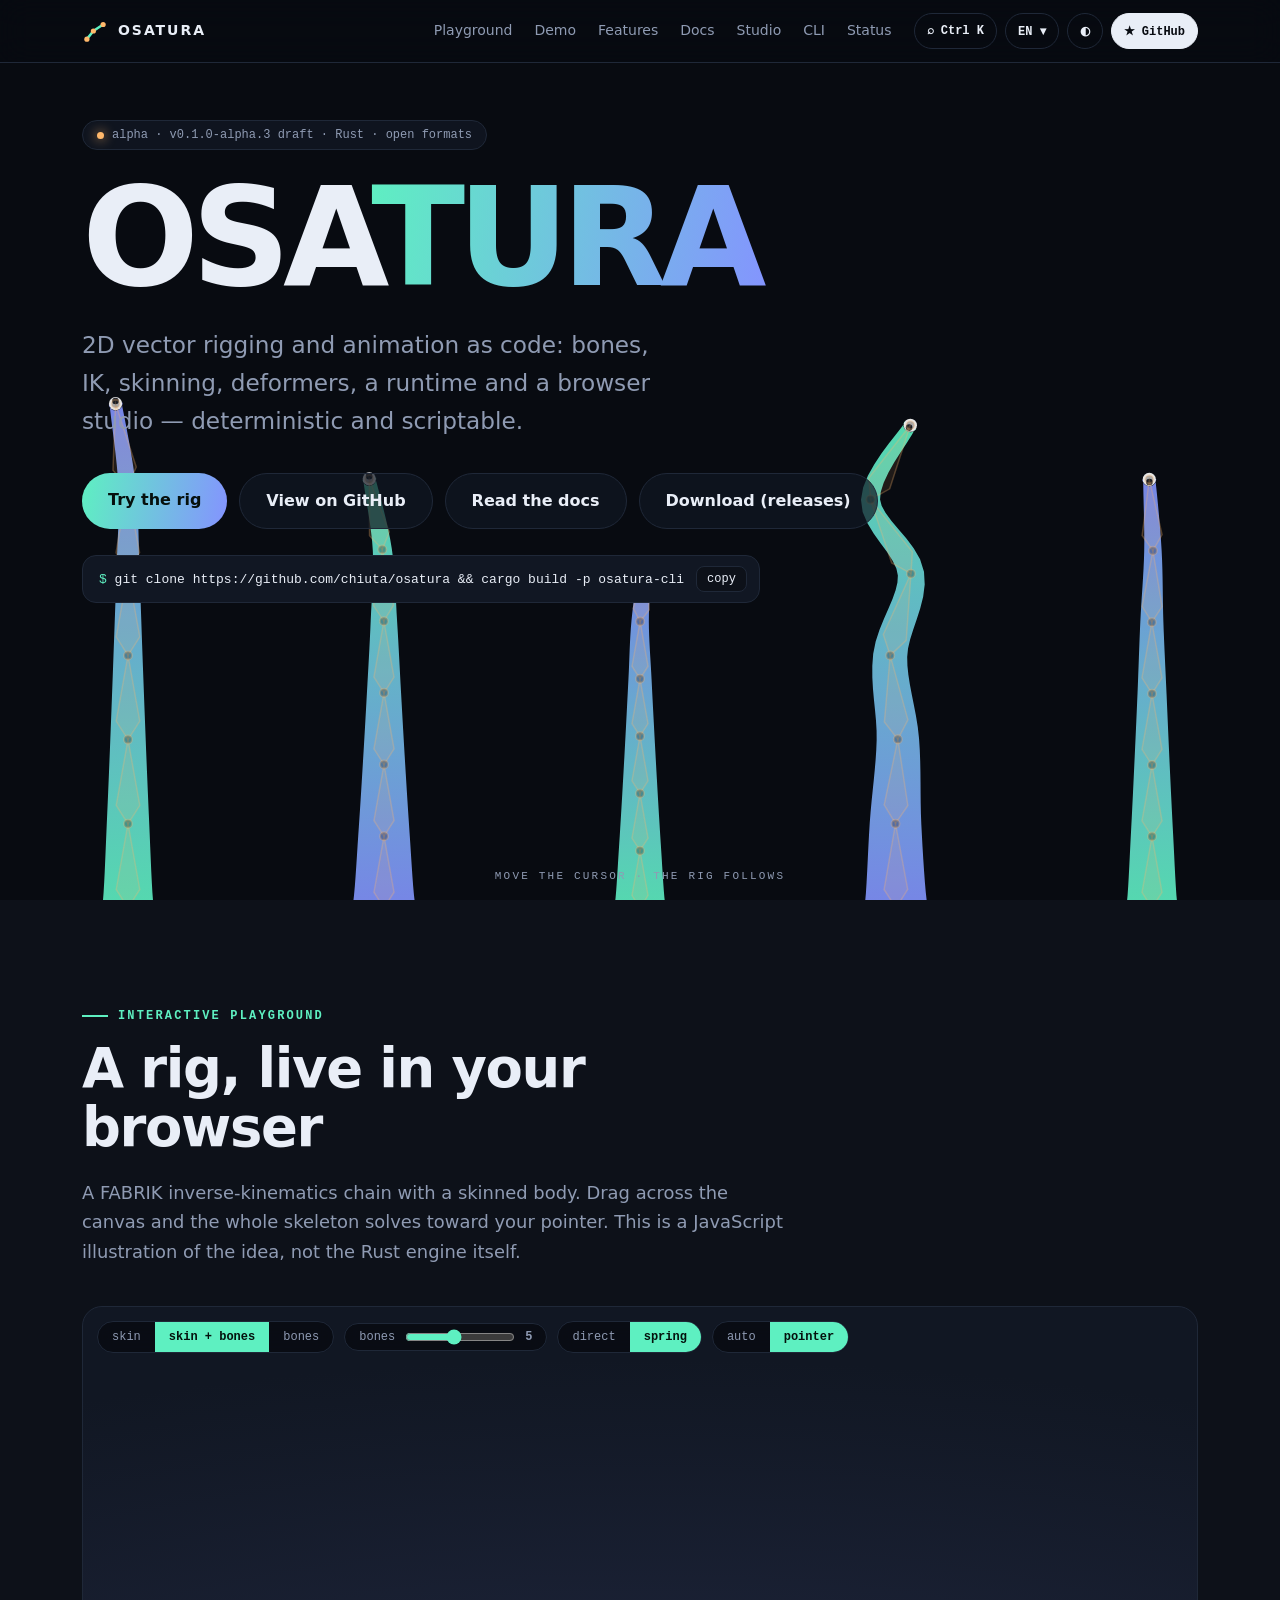
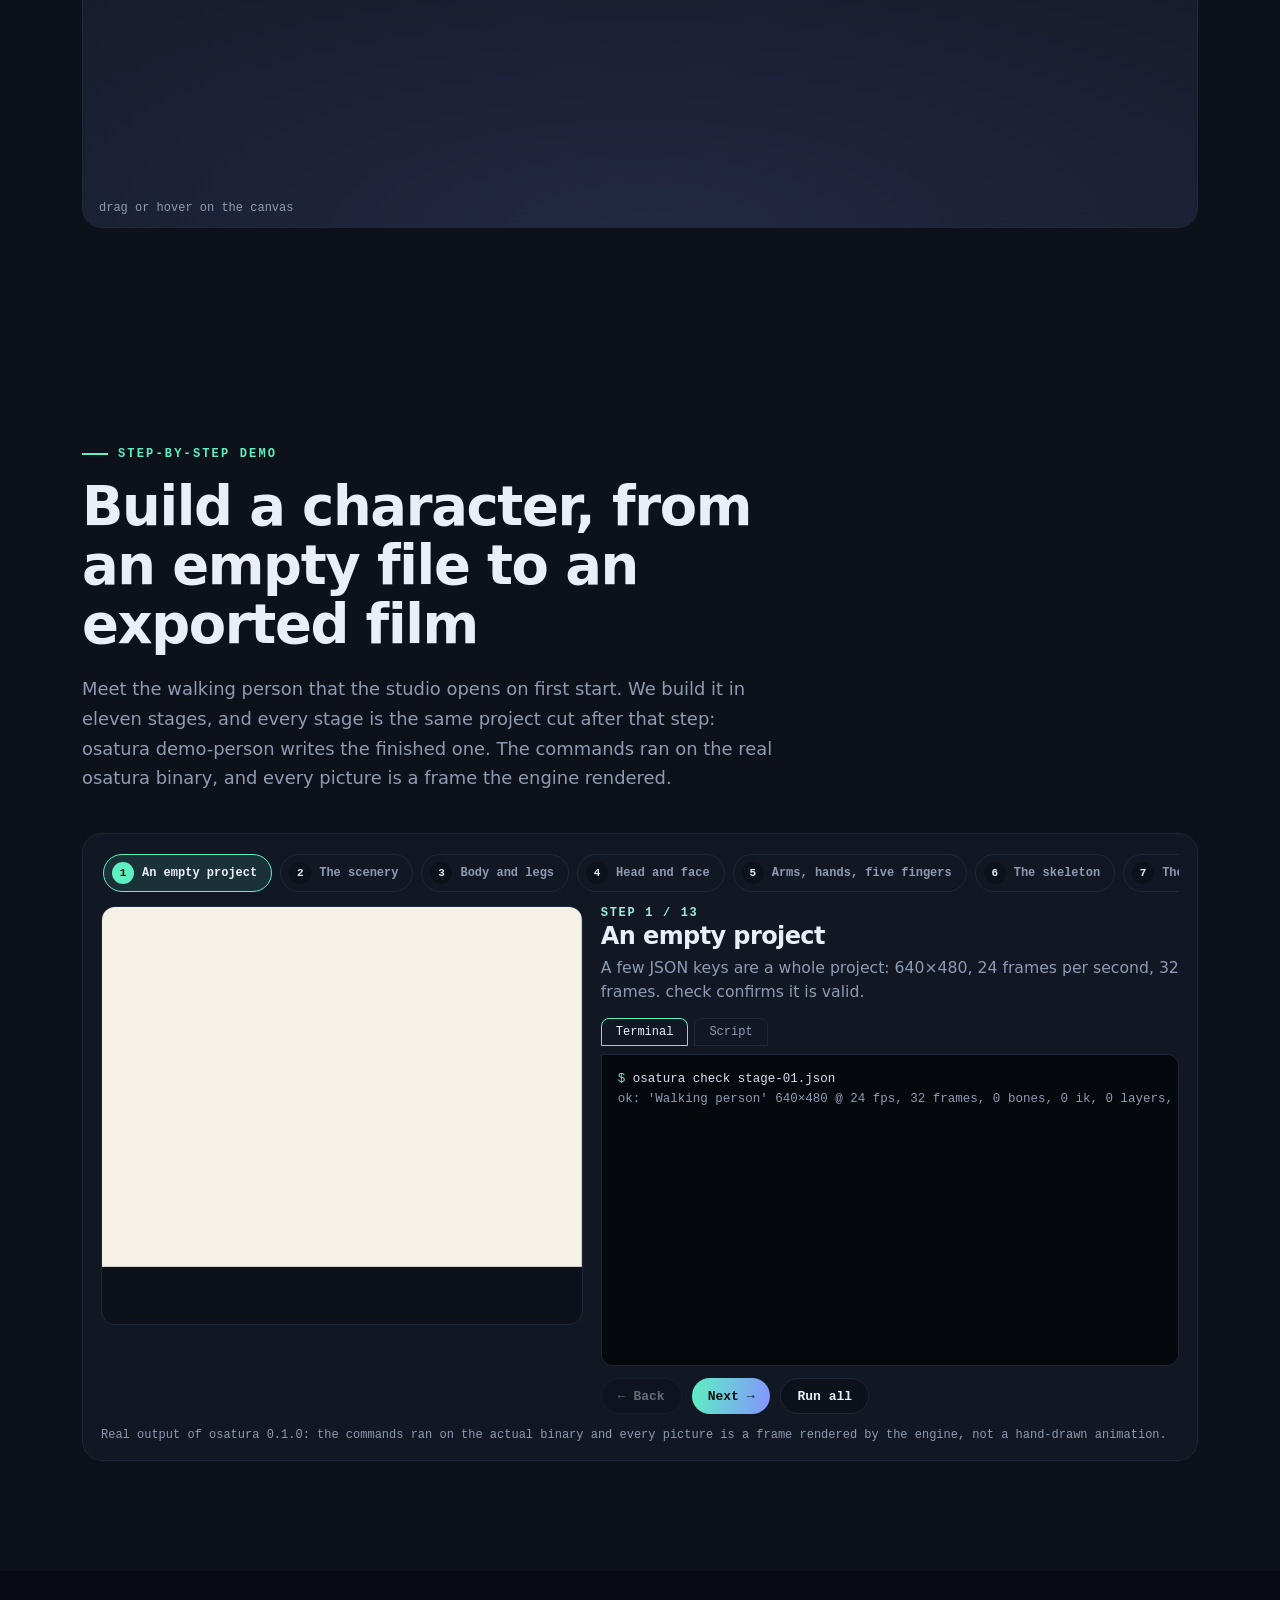
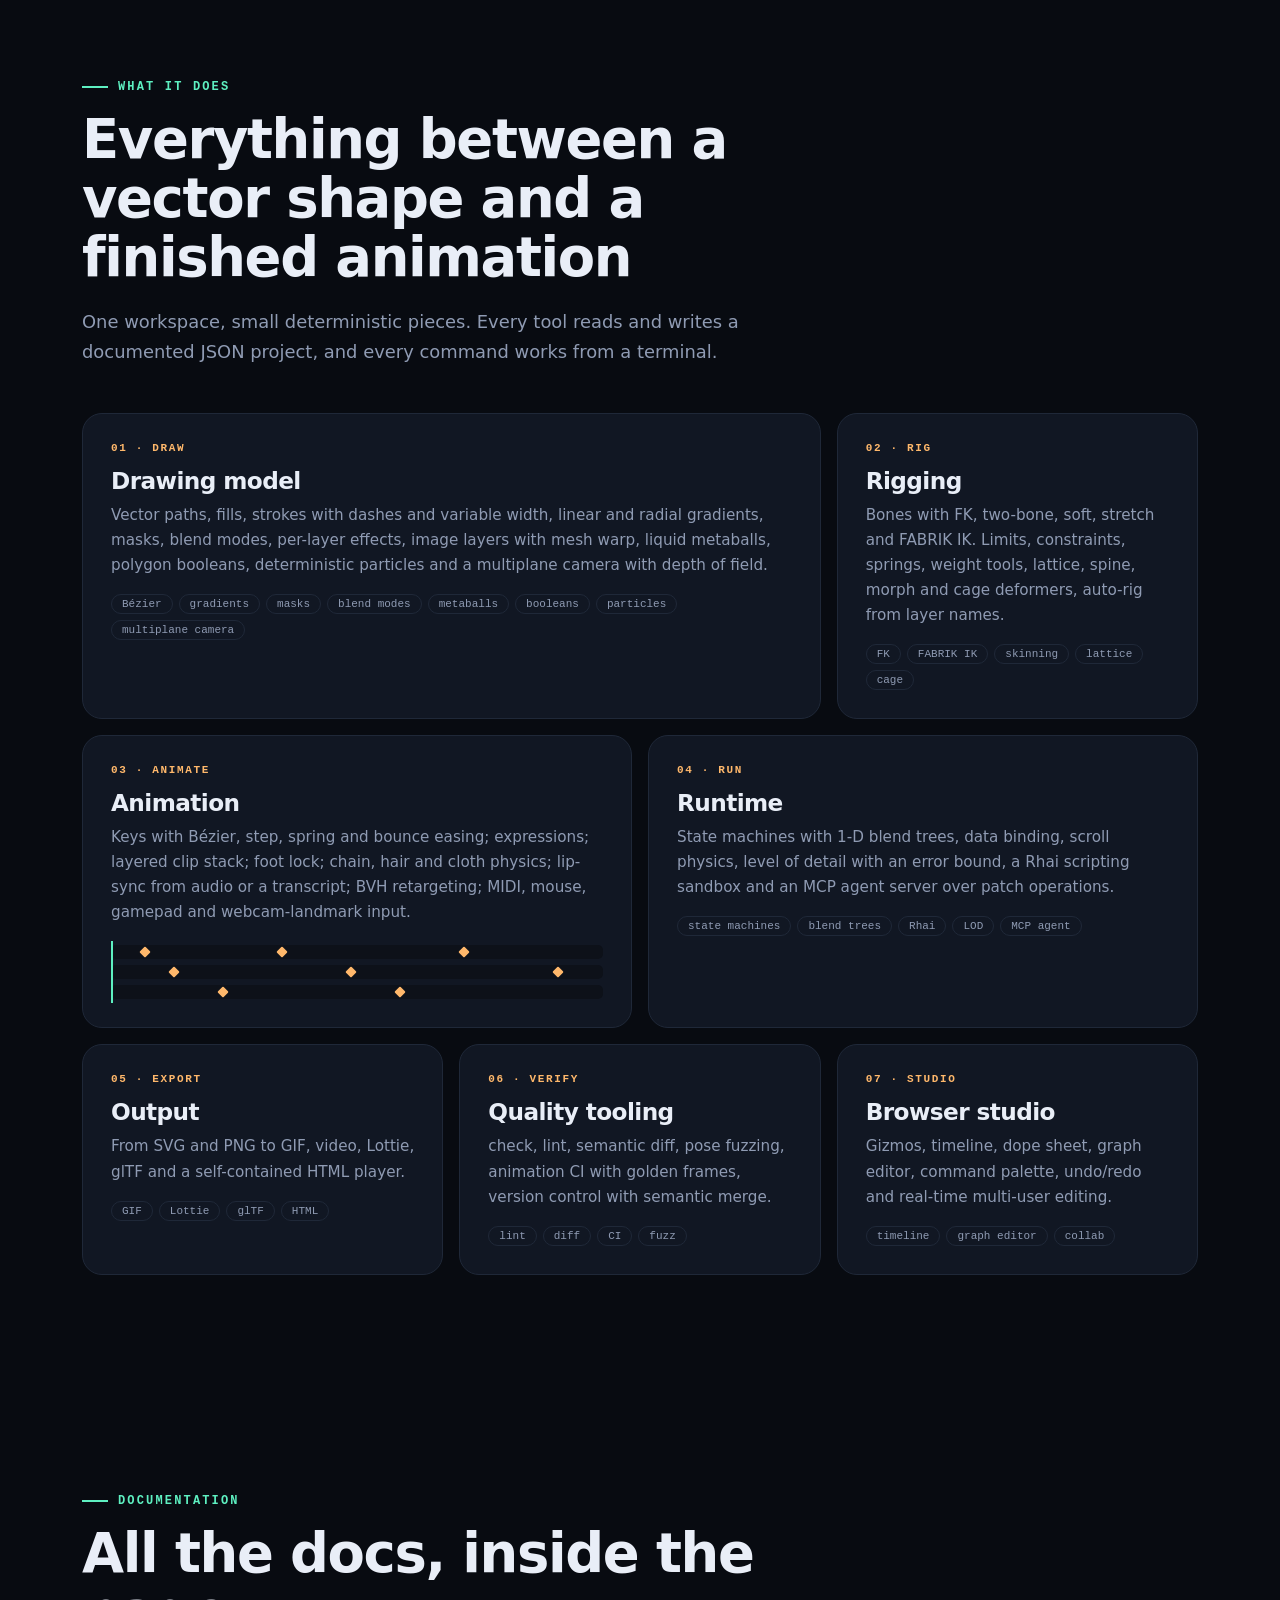
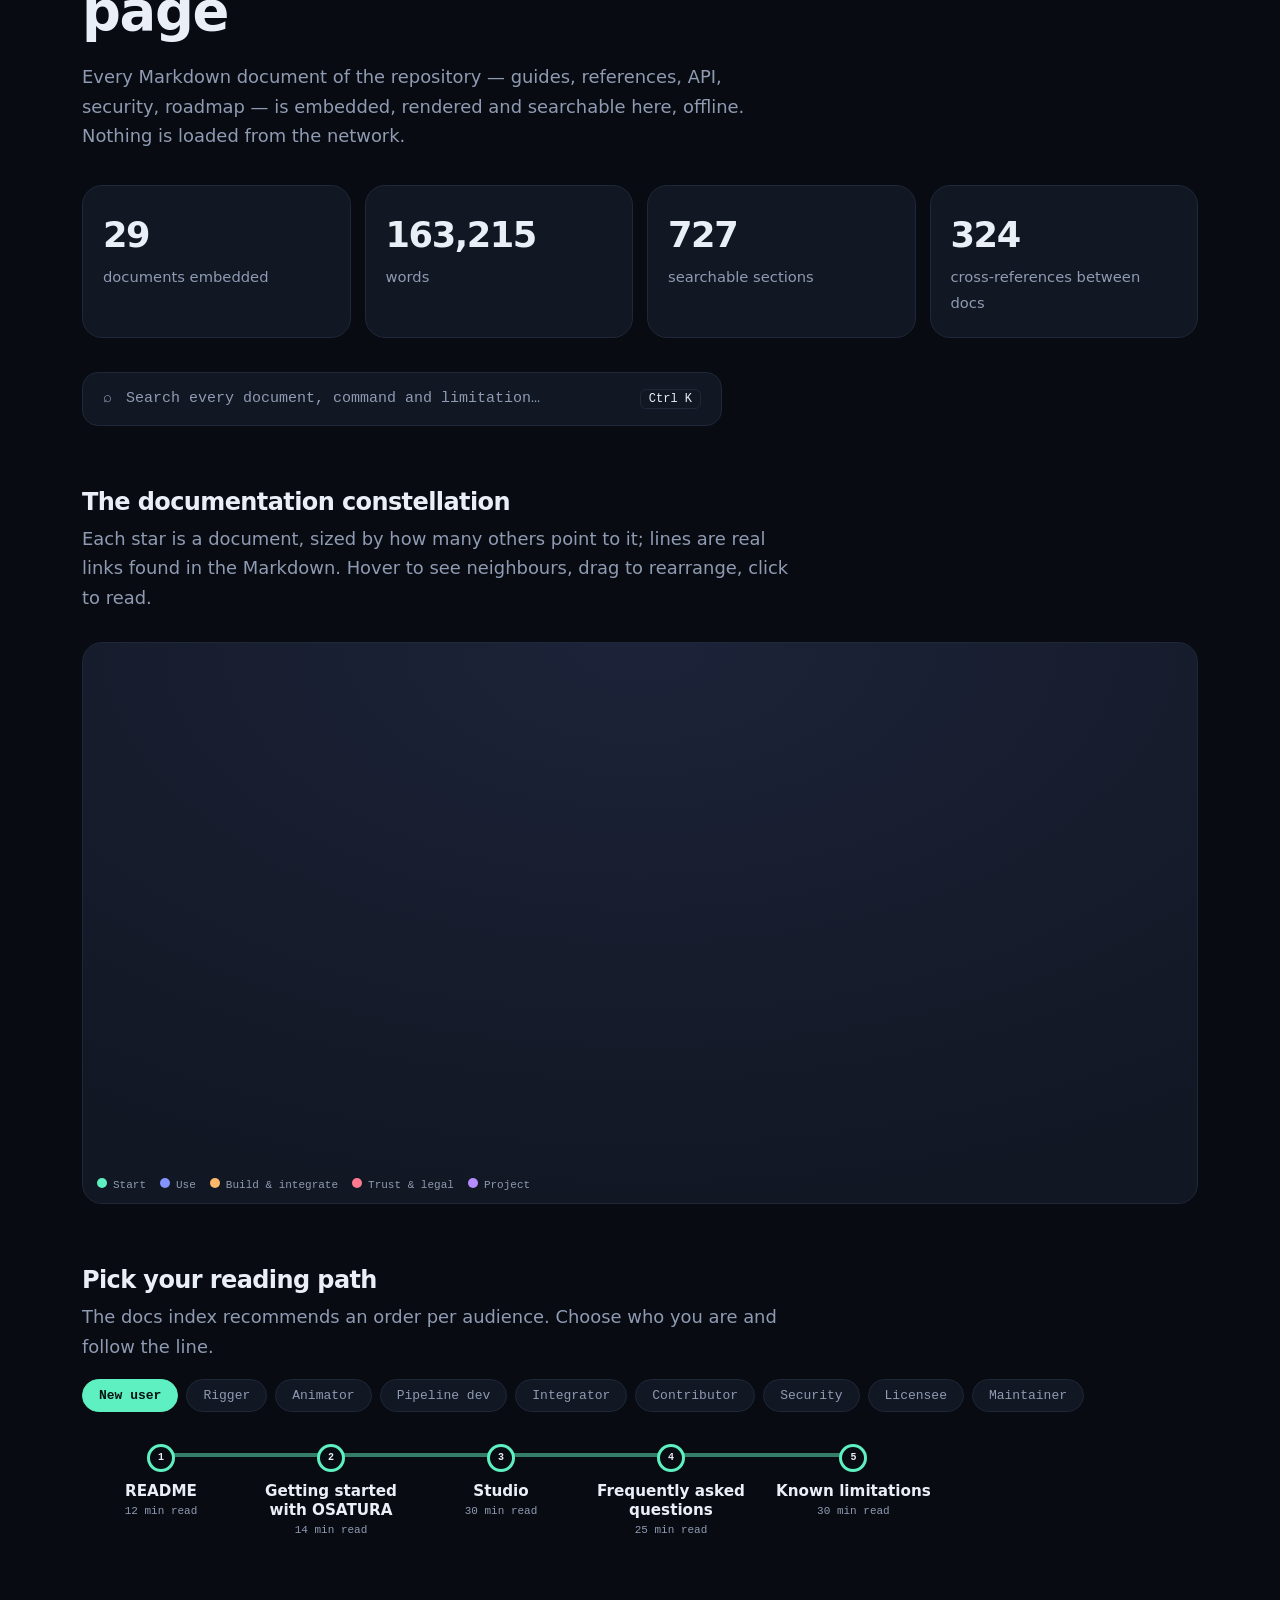
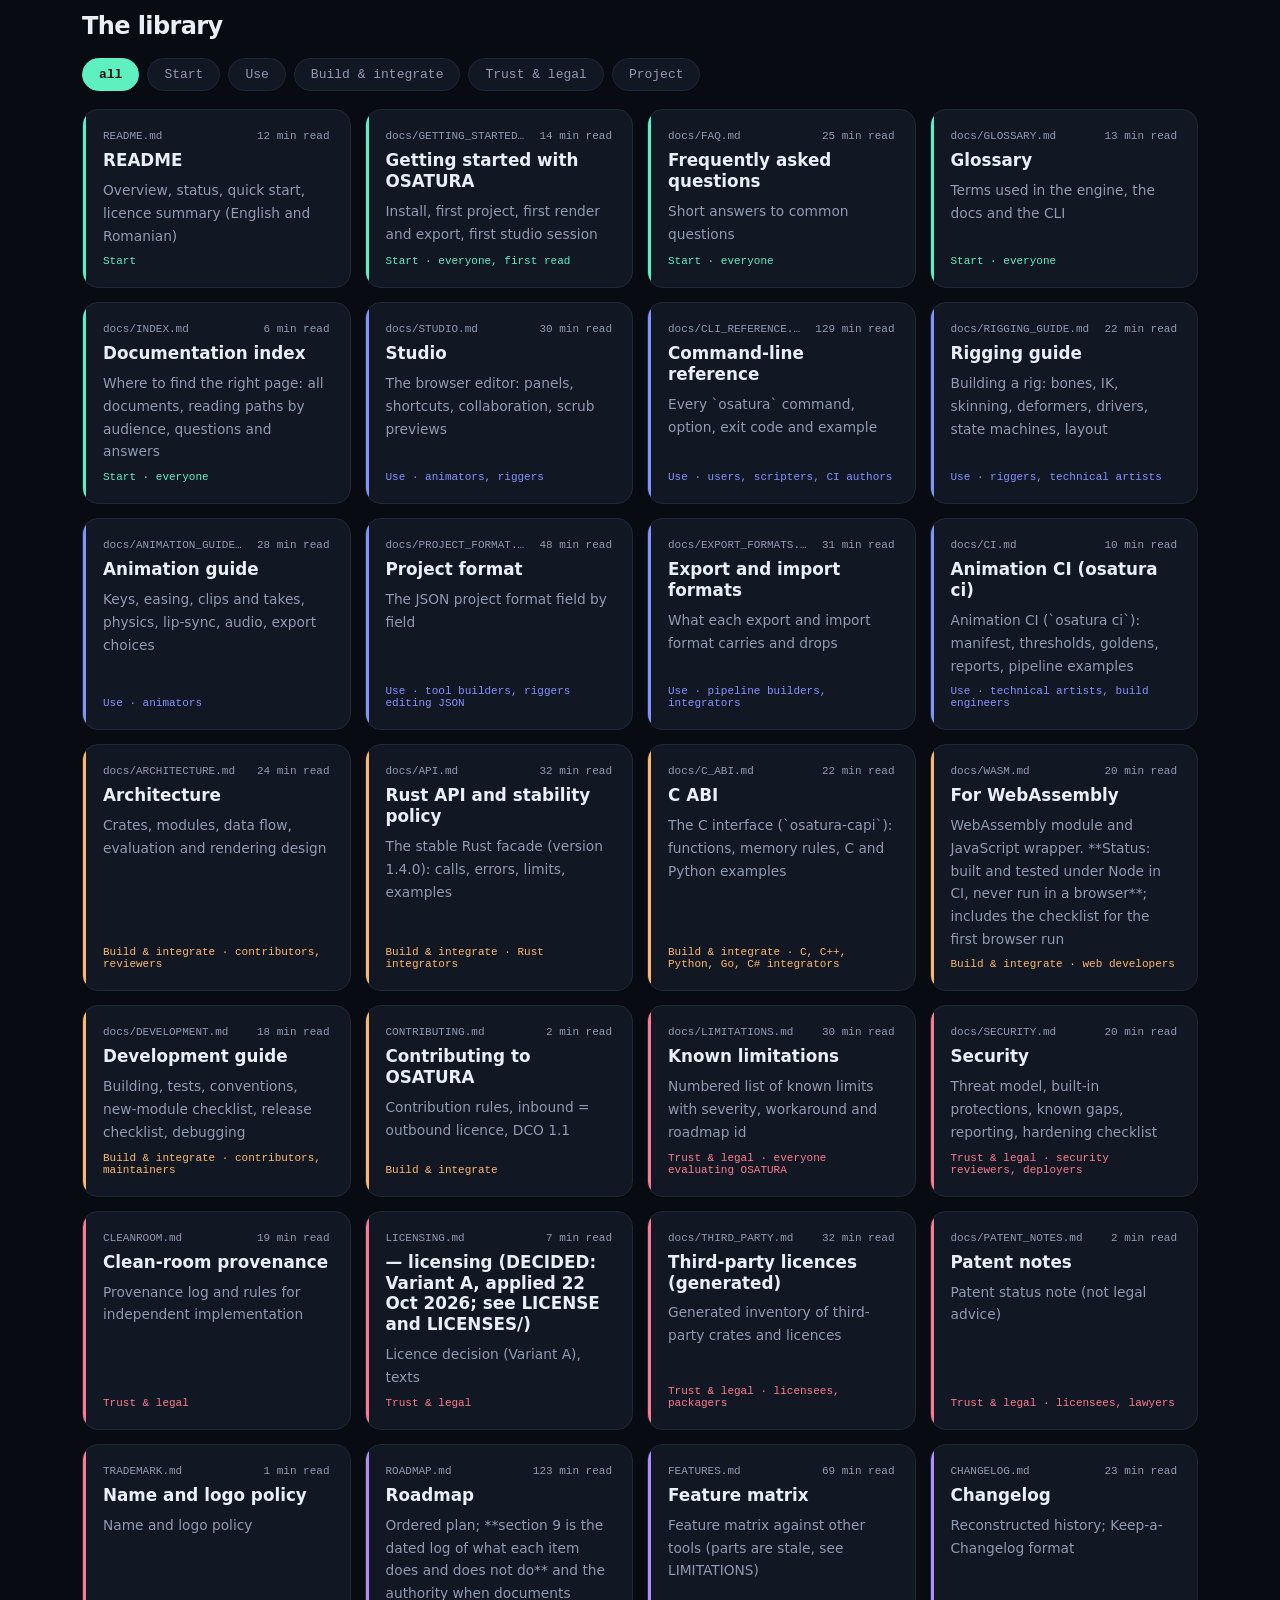
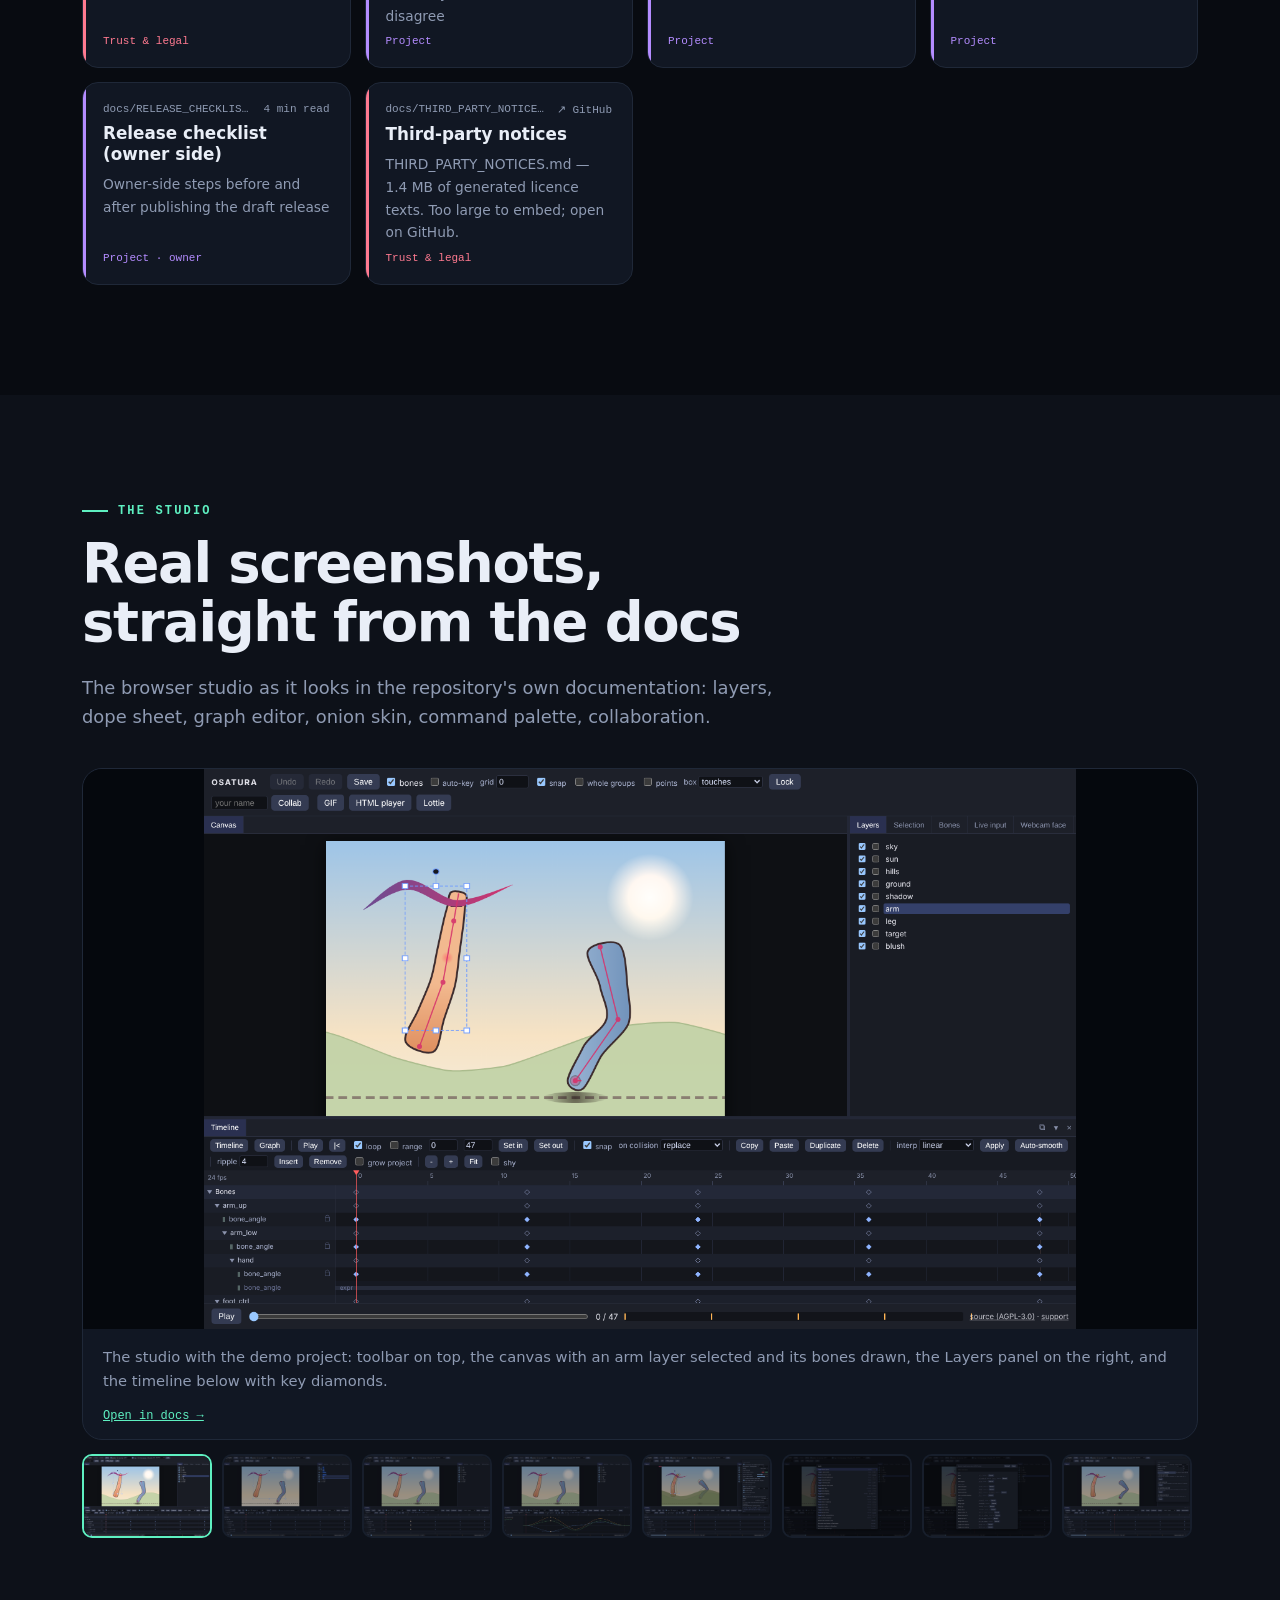
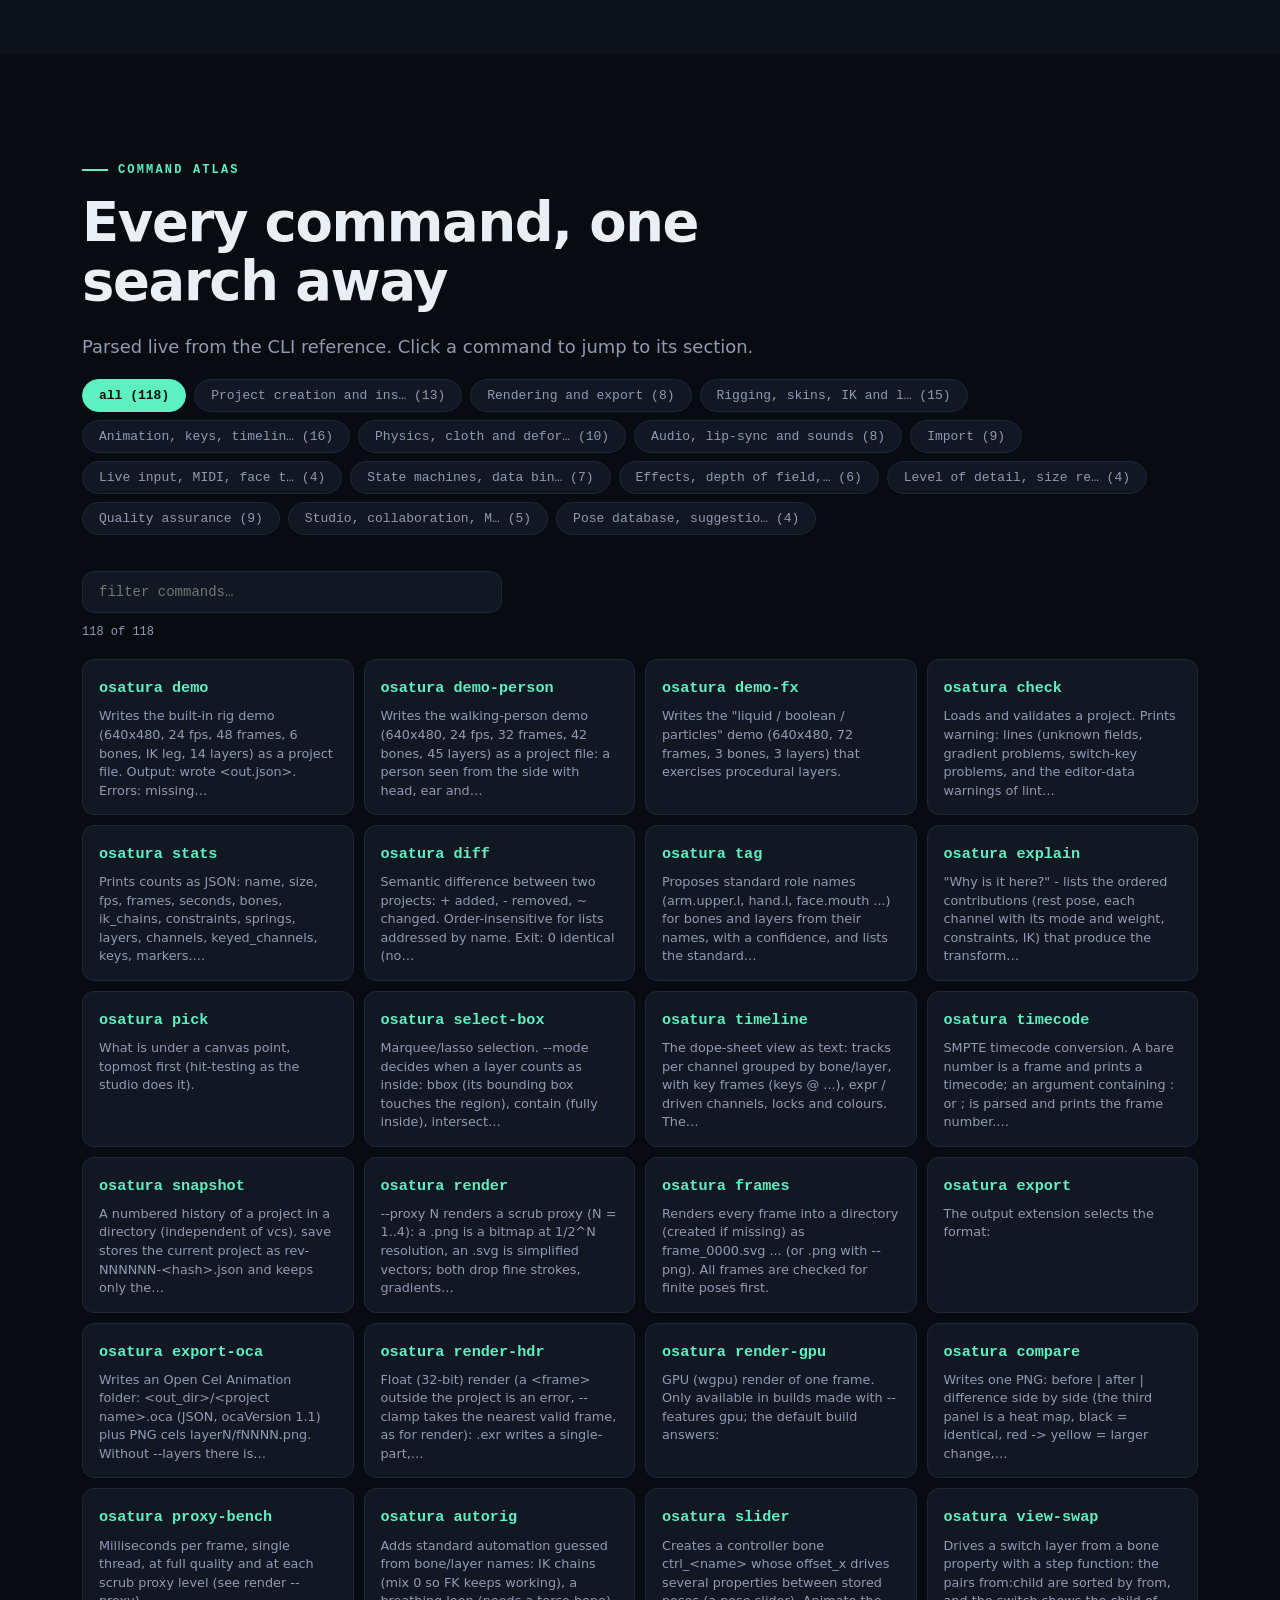
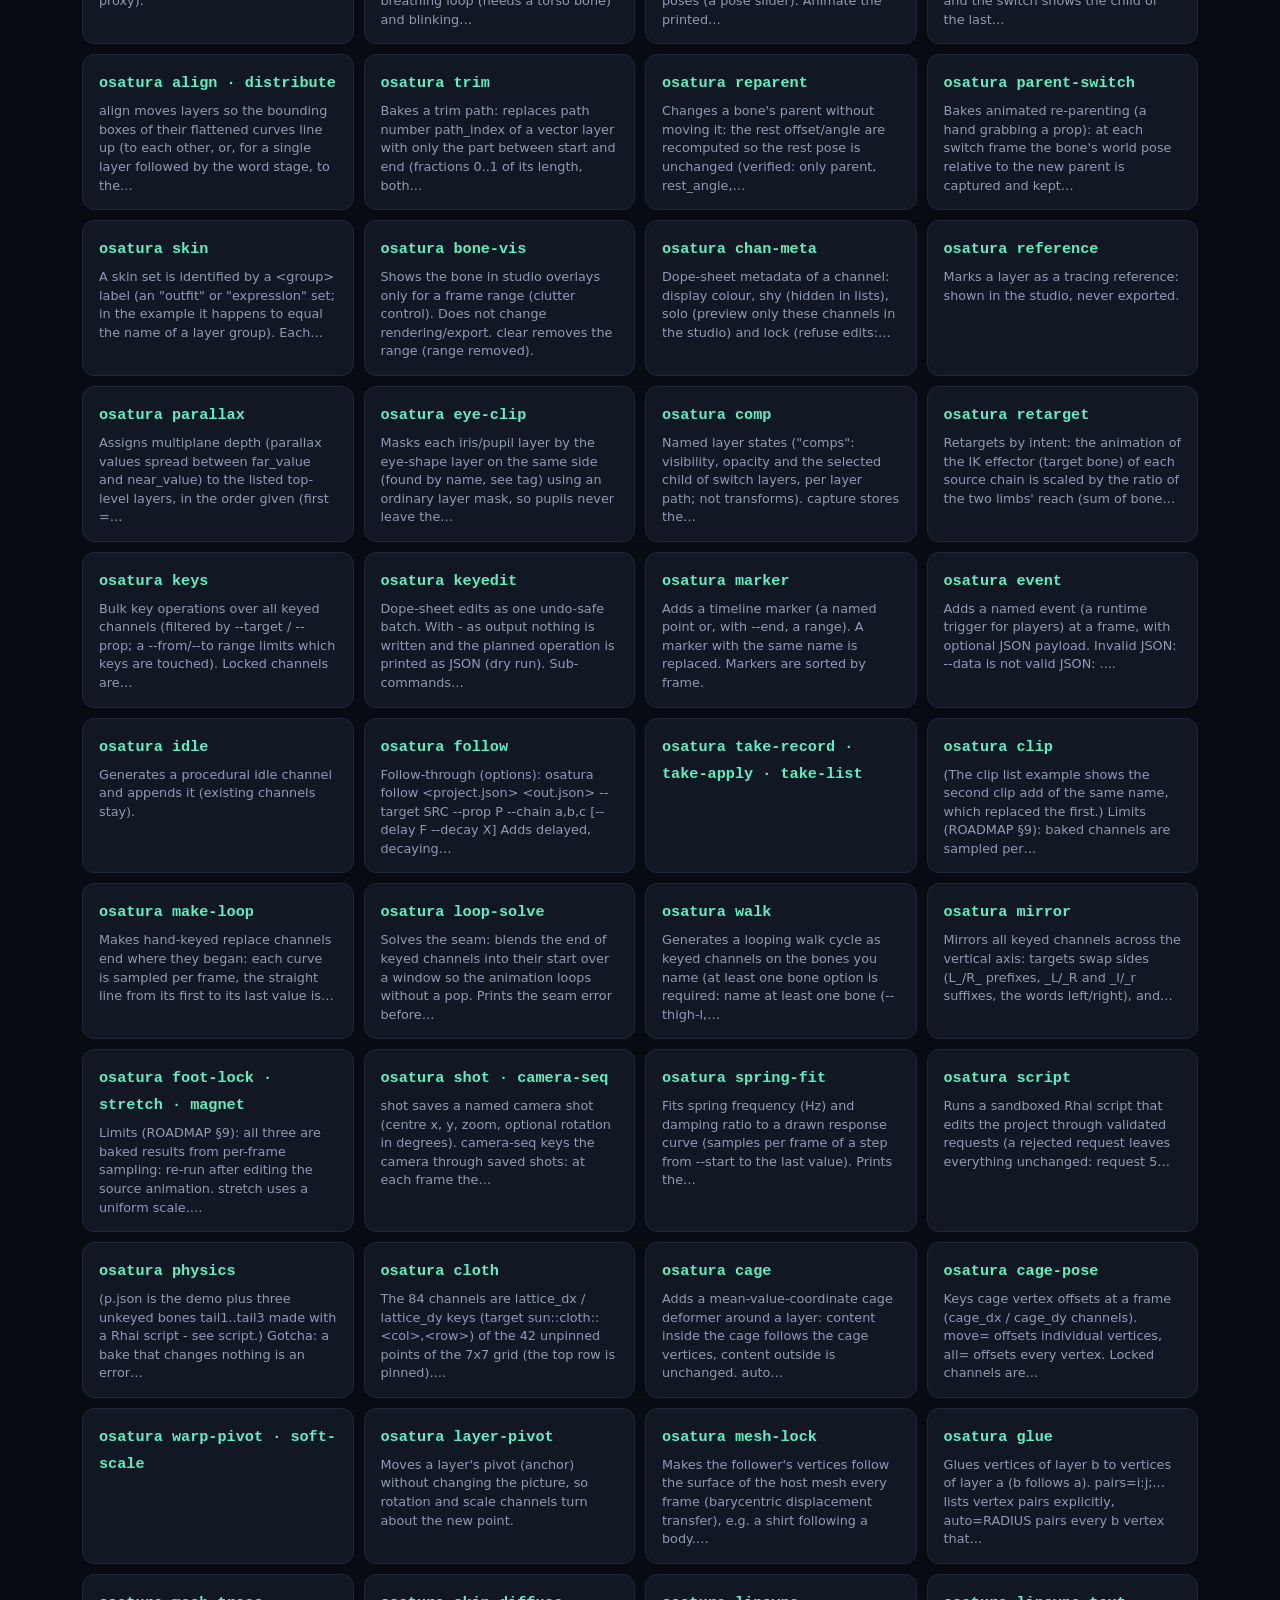
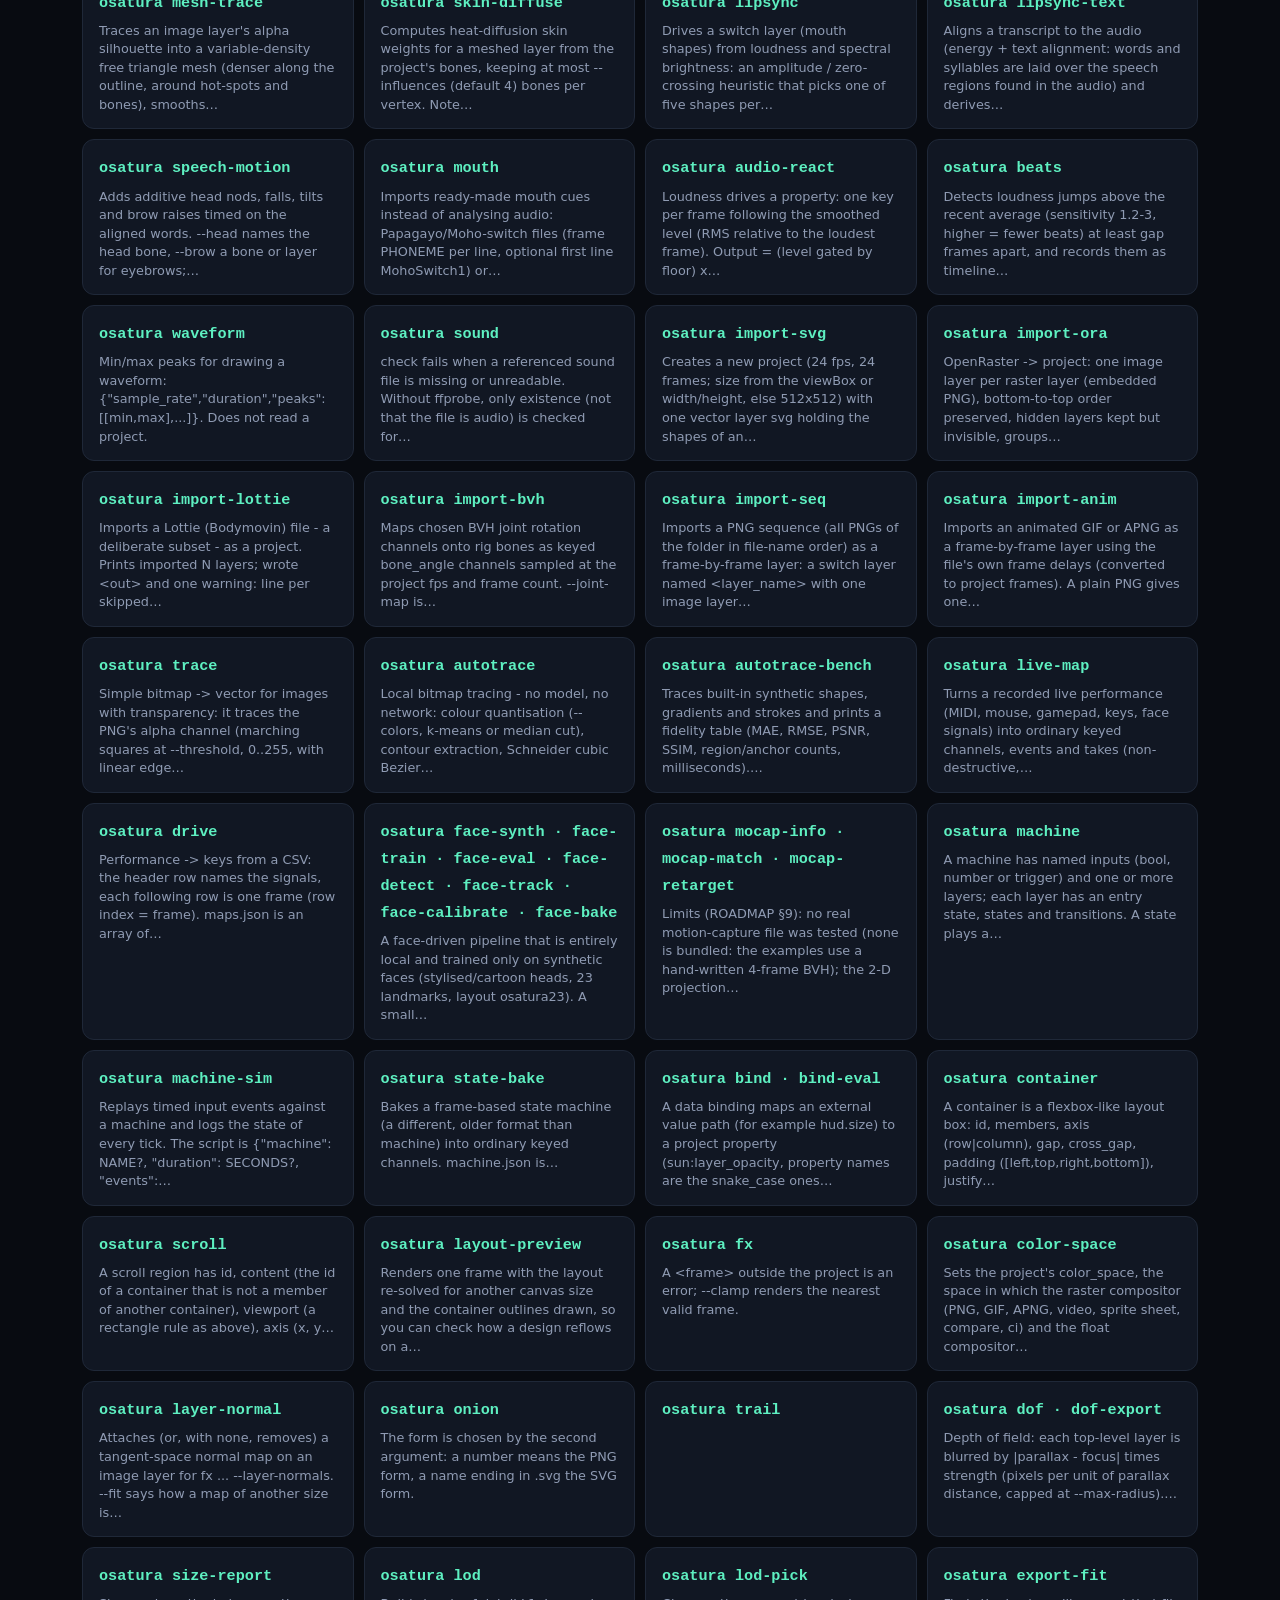
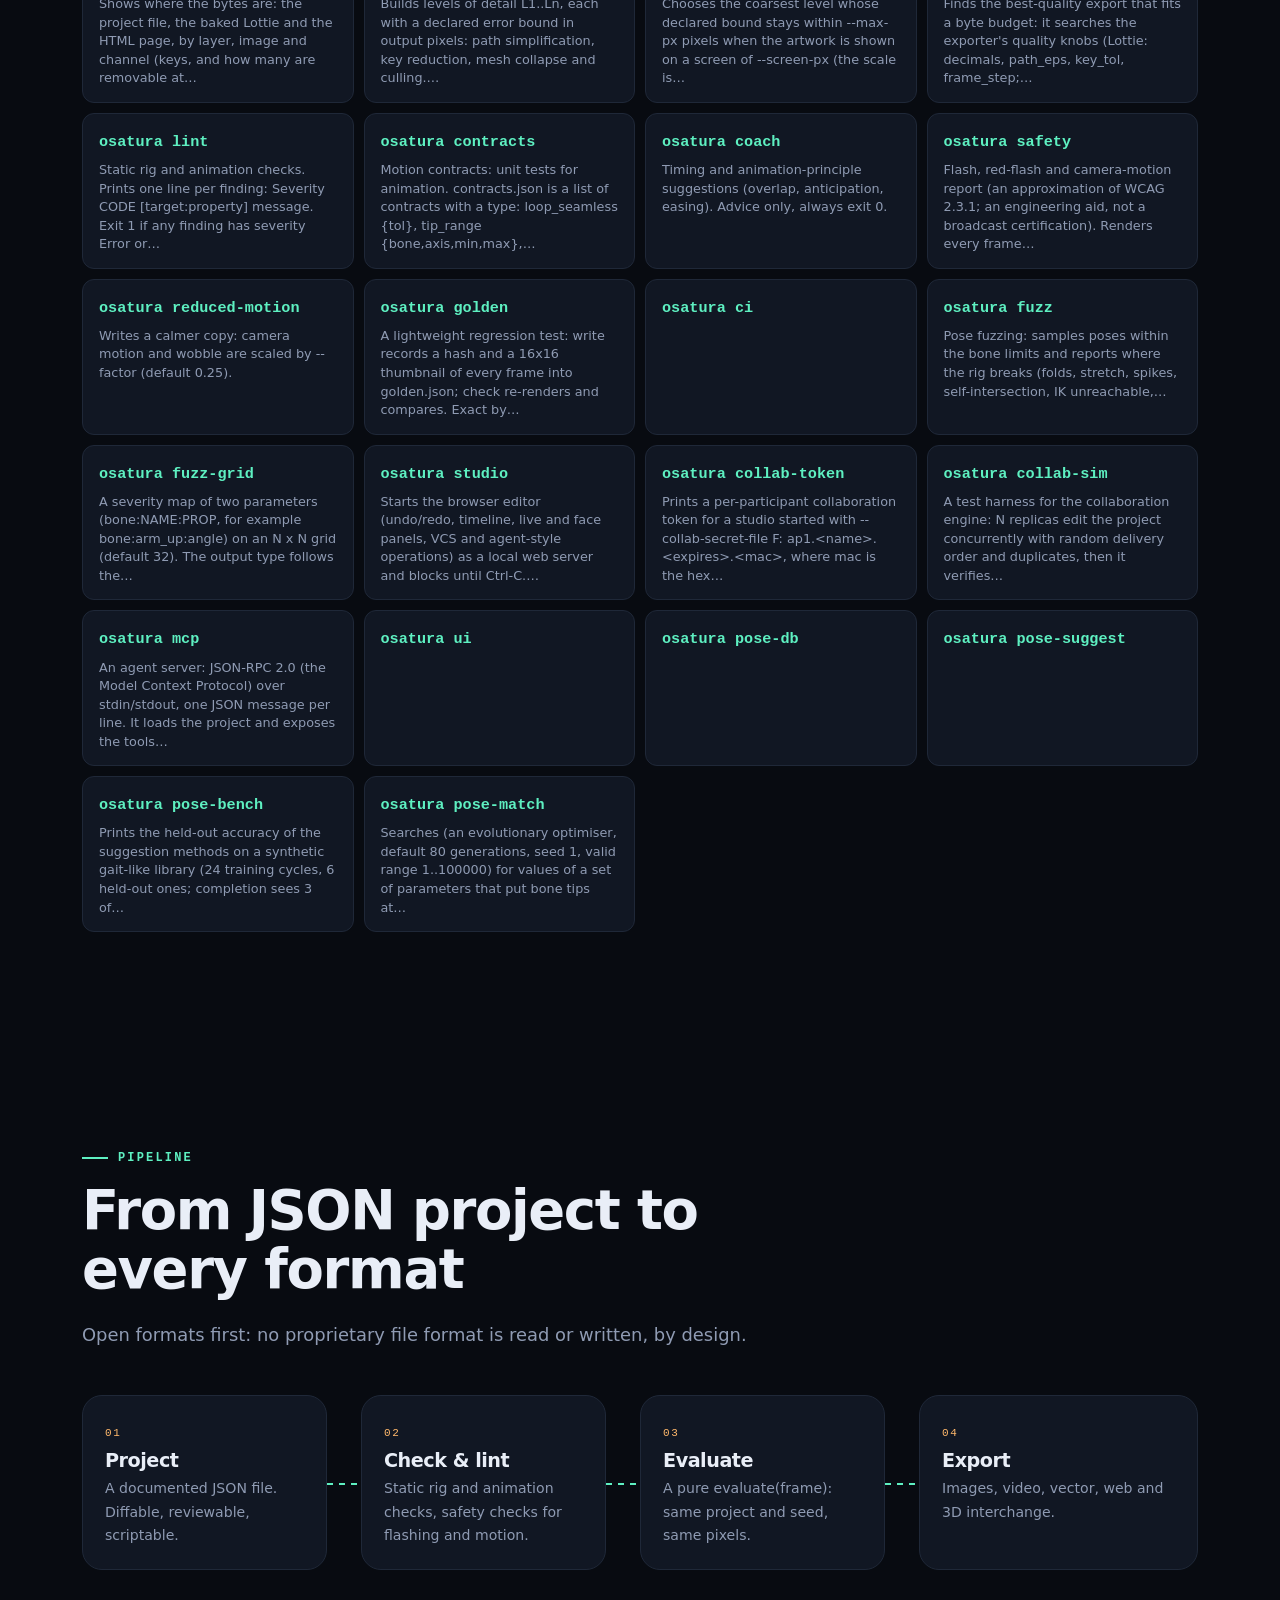
==== index.html @ 9a593f8a "landing-page: demo pas cu pas construiește persoana care merge, în 13 etape randate de motor Etapele" ====
<!doctype html>
<html lang="en">
<head>
<meta charset="utf-8">
<meta name="viewport" content="width=device-width,initial-scale=1">
<title>OSATURA — 2D vector rigging and animation in Rust</title>
<meta name="description" content="OSATURA: a 2D vector rigging and animation engine in Rust. Bones, IK, skinning, deformers, state-machine runtime, CLI, browser studio and libraries.">
<link rel="icon" href="data:image/svg+xml,%3Csvg xmlns='http://www.w3.org/2000/svg' viewBox='0 0 32 32'%3E%3Crect width='32' height='32' rx='8' fill='%230b0e14'/%3E%3Cpath d='M8 24L15 15L23 9' stroke='%235ef0c1' stroke-width='3' stroke-linecap='round' fill='none'/%3E%3Ccircle cx='8' cy='24' r='3' fill='%23ffb86b'/%3E%3Ccircle cx='15' cy='15' r='3' fill='%23ffb86b'/%3E%3Ccircle cx='23' cy='9' r='3' fill='%23ffb86b'/%3E%3C/svg%3E">
<style>
:root{
  --bg:#080b11;--bg2:#0d1119;--card:#111723;--line:#1f2838;--tx:#e9eef7;--mut:#8f9bb3;
  --a:#5ef0c1;--b:#8493ff;--c:#ffb86b;--bad:#ff6b7a;--ok:#5ef0c1;--r:20px;
  --mono:ui-monospace,"SF Mono",Menlo,Consolas,monospace;
}
:root[data-theme=light]{
  --bg:#f5f6fa;--bg2:#eceef5;--card:#fff;--line:#d9dde9;--tx:#0e1320;--mut:#566079;
  --a:#00a77a;--b:#4455e0;--c:#d9780f;--bad:#d62c42;--ok:#00946c;
}
*{box-sizing:border-box;margin:0;padding:0}
html{scroll-behavior:smooth;scroll-padding-top:70px}
body{background:var(--bg);color:var(--tx);font:16px/1.65 system-ui,-apple-system,"Segoe UI",Roboto,sans-serif;overflow-x:hidden;-webkit-font-smoothing:antialiased}
a{color:inherit}
code,kbd{font-family:var(--mono);font-size:.88em}
p code,li code,.card code{background:var(--bg2);border:1px solid var(--line);padding:1px 6px;border-radius:6px}
.wrap{max-width:1160px;margin:0 auto;padding:0 22px}
section{padding:110px 0;position:relative}
.eyebrow{font:600 12px/1 var(--mono);letter-spacing:.18em;text-transform:uppercase;color:var(--a);margin-bottom:18px;display:flex;align-items:center;gap:10px}
.eyebrow::before{content:"";width:26px;height:2px;background:var(--a)}
h1,h2,h3{line-height:1.08;letter-spacing:-.025em}
h2{font-size:clamp(2rem,4.8vw,3.4rem);margin-bottom:20px;max-width:20ch}
.lead{color:var(--mut);font-size:1.12rem;max-width:62ch}
.grad{padding-right:.06em;background:linear-gradient(100deg,var(--a),var(--b));-webkit-background-clip:text;background-clip:text;color:transparent}
.rv{opacity:0;transform:translateY(30px);transition:opacity .8s,transform .8s cubic-bezier(.2,.7,.2,1)}
.rv.in{opacity:1;transform:none}

/* nav */
#bar{position:fixed;top:0;left:0;height:3px;width:0;background:linear-gradient(90deg,var(--a),var(--b));z-index:80}
nav{position:fixed;inset:0 0 auto 0;z-index:70;backdrop-filter:blur(16px);background:color-mix(in srgb,var(--bg) 72%,transparent);border-bottom:1px solid var(--line)}
nav .wrap{display:flex;align-items:center;gap:22px;height:62px}
.logo{font-weight:800;letter-spacing:.14em;text-decoration:none;display:flex;align-items:center;gap:10px;font-size:14px}
.logo svg{width:26px;height:26px}
nav ul{display:flex;gap:22px;list-style:none;font-size:14px;margin-left:auto}
nav ul a{text-decoration:none;color:var(--mut);transition:.2s}
nav ul a:hover,nav ul a.act{color:var(--tx)}
.tools{display:flex;gap:8px;align-items:center}
.ib{background:none;border:1px solid var(--line);color:var(--tx);height:36px;min-width:36px;padding:0 12px;border-radius:99px;cursor:pointer;font:600 12px var(--mono);transition:.2s}
.ib:hover{border-color:var(--a)}
.gh{background:var(--tx);color:var(--bg);border-color:var(--tx);text-decoration:none;display:inline-flex;align-items:center;gap:6px}
@media(max-width:900px){nav ul{display:none}.tools{margin-left:auto}}

/* hero */
#top{min-height:100vh;padding:120px 0 0;display:flex;align-items:flex-start;overflow:hidden}
#hero{position:absolute;inset:0;width:100%;height:100%;z-index:0}
#top .wrap{position:relative;z-index:2;pointer-events:none;width:100%;min-width:0}
#top .wrap a,#top .wrap button,#top .wrap .install{pointer-events:auto}
.pill{display:inline-flex;gap:8px;align-items:center;border:1px solid var(--line);background:color-mix(in srgb,var(--card) 80%,transparent);border-radius:99px;padding:7px 14px;font:12px var(--mono);color:var(--mut);margin-bottom:26px}
.pill i{width:7px;height:7px;border-radius:50%;background:var(--c);box-shadow:0 0 12px var(--c)}
#top h1{font-size:clamp(3.2rem,11vw,8.6rem);font-weight:900;letter-spacing:-.055em;line-height:.9}
#top .sub{font-size:clamp(1.1rem,2.2vw,1.45rem);color:var(--mut);max-width:40ch;margin:26px 0 32px}
.btns{display:flex;gap:12px;flex-wrap:wrap;margin-bottom:26px}
.btn{padding:14px 26px;border-radius:99px;font-weight:600;text-decoration:none;border:1px solid var(--line);background:color-mix(in srgb,var(--card) 70%,transparent);transition:.25s;display:inline-block;cursor:pointer;color:var(--tx);font-size:1rem}
.btn.p{background:linear-gradient(100deg,var(--a),var(--b));color:#06100d;border:0}
.btn:hover{transform:translateY(-3px);box-shadow:0 12px 34px -12px var(--a)}
.install{display:inline-flex;align-items:center;gap:12px;background:var(--card);border:1px solid var(--line);border-radius:14px;padding:10px 12px 10px 16px;font:13px var(--mono);max-width:100%}
.install span{overflow:auto;white-space:nowrap;scrollbar-width:none;min-width:0}
.install b{color:var(--a);font-weight:400}
.install button{background:var(--bg2);border:1px solid var(--line);color:var(--tx);border-radius:8px;padding:5px 10px;font:12px var(--mono);cursor:pointer;flex:none}
.hint{position:absolute;bottom:18px;left:50%;translate:-50% 0;font:11px var(--mono);letter-spacing:.2em;color:var(--mut);z-index:2}
@media(max-width:600px){.pill{border-radius:18px;line-height:1.5;max-width:100%}.pill span{min-width:0;overflow-wrap:anywhere}#top .btns .btn{flex:1 1 auto;text-align:center}}
@media(hover:none){.hint{display:none}}

/* playground */
#play{background:var(--bg2)}
.stage{position:relative;margin-top:40px;border:1px solid var(--line);border-radius:var(--r);overflow:hidden;background:radial-gradient(120% 90% at 50% 100%,color-mix(in srgb,var(--b) 14%,var(--card)),var(--card))}
#pg{width:100%;height:520px;display:block;touch-action:none;cursor:crosshair}
.panel{position:absolute;left:14px;right:14px;top:14px;display:flex;gap:10px;flex-wrap:wrap;align-items:center;pointer-events:none}
.panel>*{pointer-events:auto}
.seg{display:inline-flex;border:1px solid var(--line);border-radius:99px;overflow:hidden;background:color-mix(in srgb,var(--bg) 80%,transparent);backdrop-filter:blur(8px)}
.seg button{background:none;border:0;color:var(--mut);padding:8px 14px;font:12px var(--mono);cursor:pointer}
.seg button.on{background:var(--a);color:#04120d;font-weight:700}
.sl{display:flex;gap:10px;align-items:center;border:1px solid var(--line);border-radius:99px;padding:5px 14px;font:12px var(--mono);color:var(--mut);background:color-mix(in srgb,var(--bg) 80%,transparent);backdrop-filter:blur(8px)}
.sl input{accent-color:var(--a);width:110px}
.note{position:absolute;bottom:12px;left:16px;font:12px var(--mono);color:var(--mut)}

/* bento */
.bento{display:grid;grid-template-columns:repeat(6,1fr);gap:16px;margin-top:46px}
.card{background:var(--card);border:1px solid var(--line);border-radius:var(--r);padding:28px;position:relative;overflow:hidden;transition:.3s;grid-column:span 2}
.card.w3{grid-column:span 3}.card.w4{grid-column:span 4}
.card::before{content:"";position:absolute;inset:0;background:radial-gradient(400px circle at var(--mx,50%) var(--my,0%),color-mix(in srgb,var(--a) 14%,transparent),transparent 60%);opacity:0;transition:.3s;pointer-events:none}
.card:hover{border-color:color-mix(in srgb,var(--a) 60%,var(--line));transform:translateY(-4px)}
.card:hover::before{opacity:1}
.card .n{font:600 11px var(--mono);color:var(--c);letter-spacing:.15em;margin-bottom:14px}
.card h3{font-size:1.45rem;margin-bottom:10px}
.card p{color:var(--mut);font-size:.95rem}
.tags{display:flex;flex-wrap:wrap;gap:6px;margin-top:16px}
.tags span{font:11px var(--mono);border:1px solid var(--line);border-radius:99px;padding:3px 10px;color:var(--mut)}
@media(max-width:900px){.bento{grid-template-columns:1fr 1fr}.card,.card.w3,.card.w4{grid-column:span 2}}
@media(max-width:600px){.bento{grid-template-columns:1fr}.card,.card.w3,.card.w4{grid-column:auto}}
.tl{margin-top:20px;display:grid;gap:6px}
.tl div{height:14px;background:var(--bg2);border-radius:5px;position:relative}
.tl i{position:absolute;top:3px;width:8px;height:8px;background:var(--c);rotate:45deg;border-radius:1px}
.tl u{position:absolute;top:-4px;bottom:-4px;width:2px;background:var(--a);left:0;animation:ph 5s linear infinite}
@keyframes ph{to{left:100%}}
.tl{position:relative}

/* terminal */
#demo{background:var(--bg2)}
.cols{display:grid;grid-template-columns:1.25fr 1fr;gap:34px;align-items:center}
@media(max-width:900px){.cols{grid-template-columns:1fr}}
.term{background:#05080d;border:1px solid #1f2838;border-radius:16px;overflow:hidden;box-shadow:0 30px 80px -30px rgba(0,0,0,.6);color:#d7dff0}
.term header{display:flex;gap:7px;padding:12px 16px;background:#0c121b;border-bottom:1px solid #1f2838;align-items:center}
.term header i{width:11px;height:11px;border-radius:50%;background:#2a3547}
.term header span{margin-left:10px;font:12px var(--mono);color:#6d7a93}
.term pre{padding:20px;font:13px/1.8 var(--mono);min-height:420px;white-space:pre-wrap;word-break:break-word}
.term .p{color:#5ef0c1}.term .cm{color:#5e6b85}.term .o{color:#9fb0cf}.term .ok{color:#7be6a6}
.caret{display:inline-block;width:8px;height:15px;background:#5ef0c1;vertical-align:-2px;animation:bl 1s steps(2) infinite}
@keyframes bl{50%{opacity:0}}
.steps{list-style:none;counter-reset:s;display:grid;gap:18px}
.steps li{counter-increment:s;display:grid;grid-template-columns:44px 1fr;gap:14px}
.steps li::before{content:counter(s);width:44px;height:44px;border-radius:50%;border:1px solid var(--a);color:var(--a);display:grid;place-items:center;font:700 15px var(--mono)}
.steps b{display:block;margin-bottom:2px}
.steps span{color:var(--mut);font-size:.93rem}

/* formats */
.flow{display:grid;grid-template-columns:repeat(4,1fr);gap:0;margin:46px 0 38px;position:relative}
.node{border:1px solid var(--line);background:var(--card);border-radius:var(--r);padding:22px;margin-right:34px;position:relative}
.node:last-child{margin-right:0}
.node:not(:last-child)::after{content:"";position:absolute;right:-35px;top:50%;width:34px;height:2px;background:repeating-linear-gradient(90deg,var(--a) 0 6px,transparent 6px 12px);background-size:24px 2px;animation:dash 1s linear infinite}
@keyframes dash{to{background-position:24px 0}}
.node small{font:11px var(--mono);color:var(--c);letter-spacing:.15em}
.node h3{font-size:1.2rem;margin:6px 0}
.node p{font-size:.88rem;color:var(--mut)}
@media(max-width:900px){.flow{grid-template-columns:1fr 1fr;gap:16px}.node{margin:0}.node::after{display:none!important}}
@media(max-width:520px){.flow{grid-template-columns:1fr}}
.chipbox{display:grid;grid-template-columns:2fr 1fr;gap:16px}
@media(max-width:800px){.chipbox{grid-template-columns:1fr}}
.chips{display:flex;flex-wrap:wrap;gap:8px;margin-top:14px}
.chips span{font:13px var(--mono);border:1px solid var(--line);background:var(--bg2);border-radius:10px;padding:7px 12px;transition:.2s}
.chips span:hover{border-color:var(--a);color:var(--a);transform:translateY(-2px)}
.chipbox h3{font-size:1.1rem}

/* determinism */
#det{background:var(--bg2)}
.dbox{display:grid;grid-template-columns:1fr 1fr;gap:18px;margin-top:40px}
@media(max-width:700px){.dbox{grid-template-columns:1fr}}
.run{background:var(--card);border:1px solid var(--line);border-radius:var(--r);padding:18px}
.run canvas{width:100%;height:240px;display:block;border-radius:12px;background:var(--bg)}
.run .row{display:flex;gap:10px;align-items:center;margin-top:12px;flex-wrap:wrap;font:13px var(--mono);color:var(--mut)}
.run input{width:110px;padding:7px 10px;border-radius:8px;background:var(--bg2);border:1px solid var(--line);color:var(--tx);font:13px var(--mono)}
.run b{color:var(--c);font-weight:600}
#match{margin-top:18px;padding:14px 18px;border-radius:14px;border:1px solid var(--line);font:600 14px var(--mono);transition:.3s;text-align:center}
#match.y{border-color:var(--ok);color:var(--ok)}#match.n{border-color:var(--bad);color:var(--bad)}

/* stats / status */
.stats{display:grid;grid-template-columns:repeat(auto-fit,minmax(210px,1fr));gap:16px;margin:44px 0}
.stat{background:var(--card);border:1px solid var(--line);border-radius:var(--r);padding:26px}
.stat b{display:block;font-size:clamp(2.4rem,5vw,3.4rem);font-weight:800;letter-spacing:-.04em}
.stat span{color:var(--mut);font-size:.92rem}
.vs{display:grid;grid-template-columns:1fr 1fr;gap:16px}
@media(max-width:800px){.vs{grid-template-columns:1fr}}
.vs .card{grid-column:auto}
.vs h3{display:flex;gap:10px;align-items:center}
.vs ul{list-style:none;display:grid;gap:10px;margin-top:14px;color:var(--mut);font-size:.93rem}
.vs li{padding-left:24px;position:relative}
.vs .y li::before{content:"✓";position:absolute;left:0;color:var(--ok);font-weight:700}
.vs .x li::before{content:"△";position:absolute;left:0;color:var(--c);font-weight:700}
.warn{margin-top:18px;border:1px solid color-mix(in srgb,var(--c) 50%,var(--line));border-radius:14px;padding:16px 20px;color:var(--mut);font-size:.93rem}
.warn b{color:var(--c)}

/* arch & license */
.arch{display:grid;grid-template-columns:repeat(auto-fit,minmax(200px,1fr));gap:14px;margin-top:40px}
.crate{background:var(--card);border:1px solid var(--line);border-radius:16px;padding:20px;transition:.25s}
.crate:hover{border-color:var(--b);transform:translateY(-3px)}
.crate code{color:var(--a);font-weight:600;background:none;border:0;padding:0;font-size:.95rem}
.crate p{font-size:.88rem;color:var(--mut);margin:6px 0 12px}
.crate em{font:normal 11px var(--mono);border:1px solid var(--line);padding:2px 9px;border-radius:99px;color:var(--c)}
.lic{display:grid;grid-template-columns:repeat(3,1fr);gap:16px;margin-top:40px}
@media(max-width:800px){.lic{grid-template-columns:1fr}}
.lic .card{grid-column:auto}
.lic h3{font-family:var(--mono);color:var(--a);font-size:1.15rem}

/* cta */
#start{text-align:center}
#start h2{margin:0 auto 20px;max-width:16ch}
#start .lead{margin:0 auto 34px}
#start .btns{justify-content:center}
.sup{display:flex;gap:12px;justify-content:center;flex-wrap:wrap;margin-top:40px;font-size:.92rem;color:var(--mut)}
.sup a{border-bottom:1px solid var(--line);text-decoration:none}
.sup a:hover{border-color:var(--a);color:var(--a)}
footer{border-top:1px solid var(--line);padding:36px 0;color:var(--mut);font-size:.85rem;text-align:center}
footer p+p{margin-top:6px}
@media(prefers-reduced-motion:reduce){*{animation:none!important;transition:none!important}.rv{opacity:1;transform:none}}

/* ===== docs atlas ===== */
.gc{--g-start:var(--a);--g-use:var(--b);--g-build:var(--c);--g-trust:#ff7a90;--g-project:#b48cff}
.stats4{display:grid;grid-template-columns:repeat(auto-fit,minmax(170px,1fr));gap:14px;margin:34px 0}
.stats4 .stat{padding:20px}.stats4 .stat b{font-size:2.2rem}
.sbtn{display:flex;align-items:center;gap:14px;width:100%;max-width:640px;background:var(--card);border:1px solid var(--line);color:var(--mut);border-radius:16px;padding:16px 20px;font:15px var(--mono);cursor:pointer;transition:.25s;text-align:left}
.sbtn:hover{border-color:var(--a);box-shadow:0 0 0 4px color-mix(in srgb,var(--a) 14%,transparent)}
.sbtn kbd{margin-left:auto;border:1px solid var(--line);border-radius:6px;padding:2px 8px;font-size:12px;color:var(--tx)}
.cst{position:relative;margin-top:30px;border:1px solid var(--line);border-radius:var(--r);background:radial-gradient(90% 100% at 50% 0%,color-mix(in srgb,var(--b) 10%,var(--card)),var(--card));overflow:hidden}
#cst{width:100%;height:560px;display:block;touch-action:pan-y}
.cst .tip{position:absolute;pointer-events:none;max-width:290px;background:var(--bg);border:1px solid var(--line);border-radius:12px;padding:12px 14px;font-size:13px;opacity:0;transition:opacity .15s;z-index:3}
.cst .tip b{display:block;margin-bottom:4px;font-size:14px}
.cst .tip span{color:var(--mut)}
.cst .lg{position:absolute;left:14px;bottom:12px;display:flex;gap:14px;flex-wrap:wrap;font:11px var(--mono);color:var(--mut)}
.cst .lg i{display:inline-block;width:10px;height:10px;border-radius:50%;margin-right:6px}
.h3s{font-size:1.5rem;margin:64px 0 8px}
.roles{display:flex;gap:8px;flex-wrap:wrap;margin:18px 0 28px}
.roles button,.fchips button{background:var(--card);border:1px solid var(--line);color:var(--mut);border-radius:99px;padding:8px 16px;font:13px var(--mono);cursor:pointer;transition:.2s}
.roles button:hover,.fchips button:hover{border-color:var(--a);color:var(--tx)}
.roles button.on,.fchips button.on{background:var(--a);border-color:var(--a);color:#04120d;font-weight:700}
.metro{display:flex;gap:0;overflow-x:auto;padding:30px 4px 14px;position:relative;scrollbar-width:thin}
.metro a{flex:none;min-width:150px;max-width:190px;text-decoration:none;position:relative;padding:0 10px;text-align:center;opacity:0;transform:translateY(12px);animation:st .5s forwards}
@keyframes st{to{opacity:1;transform:none}}
.metro a::before{content:"";position:absolute;top:-17px;left:0;right:0;height:4px;background:var(--a);opacity:.5}
.metro a:first-child::before{left:50%}.metro a:last-child::before{right:50%}
.metro a::after{content:attr(data-n);position:absolute;top:-26px;left:50%;translate:-50% 0;width:22px;height:22px;border-radius:50%;background:var(--bg);border:3px solid var(--a);font:700 10px/16px var(--mono);color:var(--tx);display:grid;place-items:center}
.metro b{display:block;font-size:.95rem;line-height:1.25;margin-top:12px}
.metro span{display:block;font:11px var(--mono);color:var(--mut);margin-top:4px}
.metro a:hover b{color:var(--a)}
.fchips{display:flex;gap:8px;flex-wrap:wrap;margin:18px 0}
.lib{display:grid;grid-template-columns:repeat(auto-fill,minmax(260px,1fr));gap:14px}
.dc{background:var(--card);border:1px solid var(--line);border-radius:16px;padding:20px;text-decoration:none;display:flex;flex-direction:column;gap:8px;transition:.25s;position:relative;overflow:hidden}
.dc:hover{transform:translateY(-4px);border-color:var(--gc,var(--a))}
.dc::before{content:"";position:absolute;left:0;top:0;bottom:0;width:3px;background:var(--gc,var(--a))}
.dc small{font:11px var(--mono);color:var(--mut);display:flex;justify-content:space-between;gap:10px}.dc small span:first-child{overflow:hidden;text-overflow:ellipsis;white-space:nowrap}.dc small span:last-child{flex:none}
.dc h4{font-size:1.05rem;line-height:1.25}
.dc p{font-size:.86rem;color:var(--mut);flex:1}
.dc em{font:normal 11px var(--mono);color:var(--gc,var(--a))}
/* gallery */
#studio{background:var(--bg2)}
.gal{margin-top:36px;display:grid;grid-template-columns:1fr;gap:14px}
.gal .big{position:relative;border:1px solid var(--line);border-radius:var(--r);overflow:hidden;background:var(--card);cursor:zoom-in}
.gal .big img{width:100%;max-height:560px;object-fit:contain;display:block;background:#05080d}
.gal .cap{padding:16px 20px;font-size:.92rem;color:var(--mut);display:flex;gap:16px;justify-content:space-between;align-items:flex-start;flex-wrap:wrap}
.gal .cap a{font:12px var(--mono);color:var(--a);white-space:nowrap}
.thumbs{display:flex;gap:10px;overflow-x:auto;padding-bottom:6px}
.thumbs img{flex:none;width:130px;height:84px;object-fit:cover;border-radius:10px;border:2px solid var(--line);cursor:pointer;opacity:.6;transition:.2s}
.thumbs img.on,.thumbs img:hover{opacity:1;border-color:var(--a)}
#lb{position:fixed;inset:0;z-index:200;background:rgba(3,5,9,.92);display:none;align-items:center;justify-content:center;padding:24px;cursor:zoom-out}
#lb.on{display:flex}#lb img{max-width:100%;max-height:100%;border-radius:10px}
/* cli atlas */
.atl{display:grid;grid-template-columns:repeat(auto-fill,minmax(240px,1fr));gap:10px;margin-top:20px}
.cmd{background:var(--card);border:1px solid var(--line);border-radius:12px;padding:14px 16px;text-decoration:none;transition:.2s;display:block}
.cmd:hover{border-color:var(--a);transform:translateY(-2px)}
.cmd code{color:var(--a);font-weight:600;font-size:.95rem}
.cmd span{display:block;font-size:.8rem;color:var(--mut);margin-top:6px;line-height:1.45}
.srch{width:100%;max-width:420px;padding:12px 16px;border-radius:12px;background:var(--card);border:1px solid var(--line);color:var(--tx);font:14px var(--mono);margin-top:18px}
.srch:focus{outline:none;border-color:var(--a)}
.cnt{font:12px var(--mono);color:var(--mut);margin-top:12px}
/* limits explorer */
.lbars{display:grid;gap:8px;margin:30px 0 14px}
.lbar{display:grid;grid-template-columns:minmax(120px,260px) 1fr 34px;gap:12px;align-items:center;font-size:.85rem;cursor:pointer;padding:3px 6px;border-radius:8px}
.lbar:hover,.lbar.on{background:var(--card)}
.lbar .tr{display:flex;height:14px;border-radius:7px;overflow:hidden;background:var(--bg2)}
.lbar .tr i{display:block;height:100%;transition:width 1s}
.lbar b{font:12px var(--mono);text-align:right}
.sev-High{--s:var(--bad)}.sev-Medium{--s:var(--c)}.sev-Low{--s:var(--a)}
.lim{background:var(--card);border:1px solid var(--line);border-left:3px solid var(--s,var(--line));border-radius:12px;padding:14px 18px;margin-top:10px}
.lim summary{cursor:pointer;display:flex;gap:12px;align-items:baseline;list-style:none;font-size:.93rem}
.lim summary::-webkit-details-marker{display:none}
.lim summary i{font:normal 12px var(--mono);color:var(--s)}
.lim .bd{color:var(--mut);font-size:.88rem;margin-top:12px;display:grid;gap:8px}
.lim .bd b{color:var(--tx)}
.lim .bd a{color:var(--a)}
.more{margin-top:14px}
/* palette */
#pal{position:fixed;inset:0;z-index:300;background:rgba(3,5,9,.6);backdrop-filter:blur(6px);display:none;align-items:flex-start;justify-content:center;padding:9vh 16px 0}
#pal.on{display:flex}
#pal .box{width:100%;max-width:720px;background:var(--card);border:1px solid var(--line);border-radius:18px;overflow:hidden;box-shadow:0 40px 100px -20px rgba(0,0,0,.6)}
#pal input{width:100%;background:none;border:0;border-bottom:1px solid var(--line);padding:20px 24px;color:var(--tx);font:17px var(--mono);outline:none}
#pr{max-height:56vh;overflow-y:auto}
#pr a{display:block;padding:12px 24px;text-decoration:none;border-left:3px solid transparent;cursor:pointer}
#pr a.on{background:var(--bg2);border-left-color:var(--a)}
#pr b{font-size:.92rem;display:flex;gap:10px;align-items:center}
#pr b small{font:11px var(--mono);color:var(--mut);font-weight:400}
#pr span{display:block;font-size:.82rem;color:var(--mut);margin-top:3px;line-height:1.45;overflow:hidden;text-overflow:ellipsis;display:-webkit-box;-webkit-line-clamp:2;-webkit-box-orient:vertical}
#pr mark{background:color-mix(in srgb,var(--a) 28%,transparent);color:inherit;border-radius:3px;padding:0 1px}
#pal .ft{display:flex;gap:16px;padding:10px 24px;border-top:1px solid var(--line);font:11px var(--mono);color:var(--mut)}
.empty{padding:30px 24px;color:var(--mut);text-align:center}
/* reader */
#reader{position:fixed;inset:0;z-index:150;background:var(--bg);display:none;grid-template-rows:56px 1fr}
#reader.on{display:grid}
body.rd{overflow:hidden}
#rbar{position:absolute;top:56px;left:0;height:2px;background:linear-gradient(90deg,var(--a),var(--b));width:0;z-index:2}
.rh{display:flex;align-items:center;gap:14px;padding:0 18px;border-bottom:1px solid var(--line);background:var(--bg2)}
.rh .logo{font-size:13px}
.rh .path{font:12px var(--mono);color:var(--mut);white-space:nowrap;overflow:hidden;text-overflow:ellipsis}
.rh .sp{flex:1}
#rmenu{display:none}
.rb{display:grid;grid-template-columns:290px minmax(0,1fr) 250px;min-height:0}
#rside{border-right:1px solid var(--line);overflow-y:auto;padding:16px 12px 40px;background:var(--bg2)}
#rside input{width:100%;padding:9px 12px;border-radius:10px;background:var(--bg);border:1px solid var(--line);color:var(--tx);font:13px var(--mono);margin-bottom:14px}
#rside h5{font:600 10px var(--mono);letter-spacing:.16em;text-transform:uppercase;color:var(--mut);margin:18px 8px 6px}
#rside a{display:flex;gap:9px;align-items:center;padding:7px 10px;border-radius:8px;text-decoration:none;font-size:.88rem;color:var(--mut)}
#rside a:hover{background:var(--card);color:var(--tx)}
#rside a.on{background:var(--card);color:var(--tx);font-weight:600}
#rside a i{width:8px;height:8px;border-radius:50%;background:var(--gc);flex:none}
#rmain{overflow-y:auto;scroll-behavior:smooth;padding:44px 40px 120px}
#rtoc{border-left:1px solid var(--line);overflow-y:auto;padding:44px 18px 40px;font-size:.8rem}
#rtoc h5{font:600 10px var(--mono);letter-spacing:.16em;text-transform:uppercase;color:var(--mut);margin-bottom:10px}
#rtoc a{display:block;padding:4px 0 4px 10px;border-left:2px solid transparent;color:var(--mut);text-decoration:none;line-height:1.35}
#rtoc a.l3{padding-left:22px;font-size:.76rem}
#rtoc a:hover{color:var(--tx)}
#rtoc a.on{color:var(--a);border-left-color:var(--a)}
.art{max-width:820px;margin:0 auto}
.art .meta{display:flex;gap:10px;flex-wrap:wrap;font:12px var(--mono);color:var(--mut);margin-bottom:26px}
.art .meta span,.art .meta a{border:1px solid var(--line);border-radius:99px;padding:3px 12px;text-decoration:none;color:var(--mut)}
.art .meta a:hover{border-color:var(--a);color:var(--a)}
.art h1{font-size:clamp(2rem,4vw,2.9rem);margin:0 0 16px}
.art h2{font-size:1.8rem;margin:56px 0 16px;padding-top:30px;border-top:1px solid var(--line)}
.art h3{font-size:1.28rem;margin:36px 0 12px}
.art h4,.art h5,.art h6{font-size:1.02rem;margin:26px 0 10px}
.art h1,.art h2,.art h3,.art h4{position:relative;scroll-margin-top:20px;max-width:none}
.art .ha{position:absolute;left:-1.1em;color:var(--a);text-decoration:none;opacity:0;font-weight:400}
.art :is(h1,h2,h3,h4):hover .ha{opacity:.9}
.art p,.art li{color:color-mix(in srgb,var(--tx) 88%,var(--bg));line-height:1.75}
.art p{margin:14px 0}
.art ul,.art ol{margin:12px 0 12px 26px}.art li{margin:5px 0}.art li>ul,.art li>ol{margin-top:5px;margin-bottom:5px}
.art a{color:var(--a)}
.art code{font-family:var(--mono);font-size:.86em;background:var(--bg2);border:1px solid var(--line);padding:1px 6px;border-radius:6px}
.art strong{color:var(--tx)}
.art blockquote{border-left:3px solid var(--c);background:color-mix(in srgb,var(--c) 7%,var(--bg));padding:6px 20px;margin:20px 0;border-radius:0 12px 12px 0}
.art hr{border:0;border-top:1px solid var(--line);margin:34px 0}
.art img{max-width:100%;border-radius:12px;border:1px solid var(--line);display:block;margin:20px 0;cursor:zoom-in}
.art .tw{overflow-x:auto;margin:22px 0;border:1px solid var(--line);border-radius:12px}
.art table{border-collapse:collapse;width:100%;font-size:.85rem}
.art th{background:var(--bg2);text-align:left;font:600 11px var(--mono);letter-spacing:.06em;text-transform:uppercase;color:var(--mut)}
.art th,.art td{padding:10px 14px;border-bottom:1px solid var(--line);vertical-align:top}
.art td{min-width:90px}.art tr:last-child td{border-bottom:0}
.art tbody tr:hover td{background:color-mix(in srgb,var(--a) 4%,transparent)}
.cb{position:relative;margin:20px 0}
.cb pre{background:#05080d;color:#d7dff0;border:1px solid #1f2838;border-radius:12px;padding:18px 20px;overflow-x:auto;font:13px/1.65 var(--mono)}
.cb pre code{background:none;border:0;padding:0;font-size:inherit;color:inherit}
.cb button{position:absolute;right:10px;top:10px;background:#101826;color:#9fb0cf;border:1px solid #243049;border-radius:8px;padding:3px 10px;font:11px var(--mono);cursor:pointer;opacity:0;transition:.2s}
.cb:hover button{opacity:1}
.cb .k{color:#c792ea}.cb .s{color:#9bd88a}.cb .n{color:#f0a96b}.cb .c{color:#5e6b85;font-style:italic}
.pn{display:grid;grid-template-columns:1fr 1fr;gap:14px;margin-top:70px}
.pn a{border:1px solid var(--line);border-radius:14px;padding:16px 20px;text-decoration:none;color:var(--tx);display:block;transition:.2s}
.pn a:hover{border-color:var(--a)}.pn a:last-child{text-align:right}
.pn small{display:block;font:11px var(--mono);color:var(--mut);margin-bottom:4px}
@media(max-width:1200px){.rb{grid-template-columns:270px minmax(0,1fr)}#rtoc{display:none}}
@media(max-width:820px){
  .rb{grid-template-columns:1fr}
  #rmenu{display:inline-flex}
  #rside{position:fixed;top:56px;bottom:0;left:0;width:84%;max-width:320px;z-index:5;transform:translateX(-100%);transition:transform .3s;box-shadow:20px 0 60px rgba(0,0,0,.5)}
  #rside.open{transform:none}
  #rmain{padding:26px 18px 100px}
  .rh .path{display:none}
  .art .ha{display:none}
  .pn{grid-template-columns:1fr}
  #cst{height:560px}
  #rsearch{font-size:0}#rsearch::before{content:"⌕";font-size:15px}
}
@media(max-width:600px){#navsearch,.gh{font-size:0;min-width:36px;padding:0}#navsearch::before{content:"⌕";font-size:15px}.gh::before{content:"★";font-size:14px}.gh{gap:0;justify-content:center}nav .wrap{gap:10px}}
@media(max-width:400px){.tools{gap:5px}.ib{min-width:34px;height:34px}#lang{padding:0 9px}.logo{letter-spacing:.08em;gap:8px}}
@media(max-width:350px){.logo{font-size:0;gap:0}.logo::after{content:none}}
:root{--g-start:var(--a);--g-use:var(--b);--g-build:var(--c);--g-trust:#ff7a90;--g-project:#b48cff}
#lmenu{position:fixed;z-index:500;display:none;background:var(--card);border:1px solid var(--line);border-radius:14px;padding:6px;box-shadow:0 20px 60px -10px rgba(0,0,0,.55);min-width:180px}
#lmenu.on{display:block}
#lmenu button{display:flex;gap:10px;align-items:center;width:100%;background:none;border:0;color:var(--tx);padding:9px 12px;border-radius:9px;font:14px system-ui;cursor:pointer;text-align:left}
#lmenu button b{font:600 11px var(--mono);color:var(--a);width:22px}
#lmenu button:hover,#lmenu button.on{background:var(--bg2)}
.trn{border:1px solid var(--line);background:var(--bg2);border-radius:12px;padding:10px 16px;margin:0 0 22px;font-size:.85rem;color:var(--mut)}
.trn a{color:var(--a);margin-left:6px}
/*demo:css*/
/* demo pas cu pas */
.demo{margin-top:40px;border:1px solid var(--line);border-radius:var(--r);background:var(--card);padding:18px;overflow:hidden}
.dsteps{display:flex;gap:8px;overflow-x:auto;padding:2px 2px 14px;scrollbar-width:thin}
.dsteps button{flex:none;display:flex;align-items:center;gap:8px;background:none;border:1px solid var(--line);color:var(--mut);border-radius:99px;padding:7px 14px 7px 8px;font:600 12px var(--mono);cursor:pointer;white-space:nowrap;transition:.2s}
.dsteps button i{font-style:normal;display:inline-grid;place-items:center;width:22px;height:22px;border-radius:50%;background:var(--bg2);color:var(--tx);font-size:11px}
.dsteps button:hover{border-color:var(--a);color:var(--tx)}
.dsteps button[aria-selected=true]{border-color:var(--a);color:var(--tx);background:color-mix(in srgb,var(--a) 12%,transparent)}
.dsteps button[aria-selected=true] i{background:var(--a);color:#04120d}
.dsteps button.done i{background:color-mix(in srgb,var(--a) 35%,var(--bg2))}
.dview,.dside{min-width:0}
.dgrid{display:grid;grid-template-columns:minmax(0,5fr) minmax(0,6fr);gap:18px;align-items:start}
.dview{border:1px solid var(--line);border-radius:14px;overflow:hidden;background:var(--bg2)}
.dcanvas{aspect-ratio:400/360;width:100%;line-height:0}
.dcanvas svg{width:100%;height:100%;display:block}
.dbar{display:flex;align-items:center;gap:10px;padding:10px 12px;border-top:1px solid var(--line);background:var(--card)}
.dbar input{flex:1;min-width:0;accent-color:var(--a)}
.dfr{font:12px var(--mono);color:var(--mut);min-width:5.5em;text-align:right}
.dbar.off{visibility:hidden}
.dbtn{background:var(--bg2);border:1px solid var(--line);color:var(--tx);border-radius:99px;padding:8px 16px;font:600 13px var(--mono);cursor:pointer;min-height:36px;transition:.2s}
.dbtn:hover:not(:disabled){border-color:var(--a)}
.dbtn:disabled{opacity:.4;cursor:default}
.dbtn.p{background:linear-gradient(100deg,var(--a),var(--b));color:#06100d;border:0}
.dhead .dnum{font:600 12px var(--mono);color:color-mix(in srgb,var(--a) 55%,var(--tx));letter-spacing:.14em;text-transform:uppercase}
.dhead h3{font-size:1.5rem;margin:4px 0 6px}
.dhead p{color:var(--mut);font-size:.98rem;line-height:1.55;min-height:3.1em}
.dtabs{display:flex;gap:6px;margin:14px 0 8px}
.dtabs button{background:none;border:1px solid var(--line);color:var(--mut);border-radius:8px 8px 0 0;padding:6px 14px;font:12px var(--mono);cursor:pointer}
.dtabs button[aria-selected=true]{color:var(--tx);border-color:var(--a)}
.dtabs button[hidden]{display:none}
.dterm{margin:0;background:#05080d;color:#d7dff0;border:1px solid #1f2838;border-radius:0 12px 12px 12px;padding:14px 16px;font:12.5px/1.6 var(--mono);height:19.5rem;overflow:auto;white-space:pre;tab-size:2}
.dterm .pr{color:var(--a)}
.dterm .out{color:#8f9bb3}
.dterm .cur{display:inline-block;width:.6em;height:1.05em;background:var(--a);vertical-align:text-bottom;animation:dcur 1s steps(1) infinite}
@keyframes dcur{50%{opacity:0}}
.dnav{display:flex;gap:10px;flex-wrap:wrap;margin-top:12px}
.dnote{margin-top:14px;font:12px var(--mono);color:var(--mut)}
@media(max-width:860px){.dgrid{grid-template-columns:minmax(0,1fr)}.dterm{height:15rem}}
@media(max-width:600px){.demo{padding:12px}.dhead h3{font-size:1.25rem}.dnav .dbtn{flex:1 1 auto;text-align:center}.dfr{min-width:4.6em}}
@media(prefers-reduced-motion:reduce){.dterm .cur{animation:none}}
/* contrast în tema luminoasă (verde #00a77a pe #f5f6fa = 2,85:1): valabil pentru toate etichetele de secțiune */
:root[data-theme=light] .eyebrow{color:color-mix(in srgb,var(--a) 55%,var(--tx))}
/*/demo:css*/
</style>
</head>
<body>
<div id="bar"></div>
<nav><div class="wrap">
  <a class="logo" href="#top" aria-label="OSATURA">
    <svg viewBox="0 0 32 32"><path d="M6 26L14 16L26 8" stroke="var(--a)" stroke-width="3" stroke-linecap="round" fill="none"/><g fill="var(--c)"><circle cx="6" cy="26" r="3.2"/><circle cx="14" cy="16" r="3.2"/><circle cx="26" cy="8" r="3.2"/></g></svg>OSATURA
  </a>
  <ul>
    <li><a href="#play" data-i="n1"></a></li><li><a href="#demo" data-i="nDemo"></a></li><li><a href="#features" data-i="n2"></a></li><li><a href="#docs" data-i="nDocs"></a></li>
    <li><a href="#studio" data-i="nStudio"></a></li><li><a href="#cli" data-i="nCli"></a></li><li><a href="#status" data-i="n5"></a></li>
  </ul>
  <div class="tools">
    <button class="ib" id="navsearch" aria-label="Search">⌕ Ctrl K</button>
    <button class="ib" id="lang" aria-haspopup="true" aria-label="Language">EN ▾</button>
    <button class="ib" id="theme" aria-label="Theme">◐</button>
    <a class="ib gh" href="https://github.com/chiuta/osatura" target="_blank" rel="noopener">★ GitHub</a>
  </div>
</div></nav>

<header id="top">
  <canvas id="hero"></canvas>
  <div class="wrap">
    <div class="pill"><i></i><span data-i="pill"></span></div>
    <h1>OSA<span class="grad">TURA</span></h1>
    <p class="sub" data-i="sub"></p>
    <div class="btns">
      <a class="btn p" href="#play" data-i="cta1"></a>
      <a class="btn" href="https://github.com/chiuta/osatura" target="_blank" rel="noopener" data-i="cta2"></a>
      <a class="btn" href="#docs" data-i="cta3"></a>
      <a class="btn" href="https://github.com/chiuta/osatura/releases" target="_blank" rel="noopener" data-i="cta4"></a>
    </div>
    <div class="install"><span><b>$</b> git clone https://github.com/chiuta/osatura &amp;&amp; cargo build -p osatura-cli</span><button id="copy" data-i="copy"></button></div>
  </div>
  <div class="hint" data-i="hint"></div>
</header>

<section id="play"><div class="wrap">
  <div class="eyebrow rv" data-i="pe"></div>
  <h2 class="rv" data-i="ph"></h2>
  <p class="lead rv" data-i="pp"></p>
  <div class="stage rv">
    <canvas id="pg"></canvas>
    <div class="panel">
      <div class="seg" id="mode"><button data-m="skin" data-i="mSkin"></button><button data-m="both" class="on" data-i="mBoth"></button><button data-m="bones" data-i="mBones"></button></div>
      <div class="sl"><span data-i="lBones"></span><input type="range" id="nb" min="2" max="9" value="5"><b id="nbv">5</b></div>
      <div class="seg" id="spring"><button data-s="0" data-i="sDirect"></button><button data-s="1" class="on" data-i="sSpring"></button></div>
      <div class="seg" id="auto"><button data-a="1" data-i="aAuto"></button><button data-a="0" class="on" data-i="aMouse"></button></div>
    </div>
    <div class="note" data-i="pn"></div>
  </div>
</div></section>








<!--demo:section-->
<section id="demo"><div class="wrap">
  <div class="eyebrow rv" data-i="dEy"></div>
  <h2 class="rv" data-i="dH"></h2>
  <p class="lead rv" data-i="dP"></p>
  <div class="demo rv" id="demoapp">
    <div class="dsteps" id="dsteps" role="tablist" aria-label="Demo"></div>
    <div class="dgrid">
      <div class="dview">
        <div class="dcanvas" id="dv" role="img" aria-labelledby="dtitle"></div>
        <div class="dbar">
          <button class="dbtn" id="dplay" type="button"></button>
          <input type="range" id="dscrub" min="0" max="23" value="0" aria-label="Frame">
          <span class="dfr" id="dfr"></span>
        </div>
      </div>
      <div class="dside">
        <div class="dhead">
          <div class="dnum" id="dnum"></div>
          <h3 id="dtitle" aria-live="polite"></h3>
          <p id="ddesc"></p>
        </div>
        <div class="dtabs" role="tablist"><button type="button" id="dtabT" role="tab" aria-selected="true"></button><button type="button" id="dtabS" role="tab" aria-selected="false"></button></div>
        <pre class="dterm" id="dterm" tabindex="0" aria-live="off"></pre>
        <div class="dnav">
          <button class="dbtn" id="dprev" type="button"></button>
          <button class="dbtn p" id="dnext" type="button"></button>
          <button class="dbtn" id="dauto" type="button"></button>
        </div>
      </div>
    </div>
    <p class="dnote" id="dnote"></p>
  </div>
</div></section>
<script type="application/json" id="demo-data">{"version":2,"generator":"scripts/build-person-demo.mjs","engine":"osatura 0.1.0 (osatura-cli, AGPL-3.0-or-later; engine libraries MPL-2.0)","width":640,"height":480,"fps":24,"frames":32,"steps":[{"id":"empty","files":[{"name":"stage-01.json","text":"{\n  \"format\": 1,\n  \"name\": \"Walking person\",\n  \"width\": 640,\n  \"height\": 480,\n  \"fps\": 24,\n  \"frames\": 32,\n  \"background\": \"#f6f1e7\"\n}"}],"commands":[{"cmd":"osatura check stage-01.json","out":"ok: 'Walking person' 640×480 @ 24 fps, 32 frames, 0 bones, 0 ik, 0 layers, 0 channels"}],"still":"\u003csvg xmlns=\"http://www.w3.org/2000/svg\" viewBox=\"0 0 640 480\" width=\"640\" height=\"480\">\n\u003crect width=\"100%\" height=\"100%\" fill=\"#f6f1e7\" fill-opacity=\"1.000\"/>\n\u003c/svg>\n","ar":"640 / 480"},{"id":"scenery","commands":[{"cmd":"osatura check stage-02.json","out":"ok: 'OSATURA walking person' 640×480 @ 24 fps, 32 frames, 0 bones, 0 ik, 6 layers, 0 channels"}],"files":[],"still":"\u003csvg xmlns=\"http://www.w3.org/2000/svg\" viewBox=\"0 0 640 480\" width=\"640\" height=\"480\">\n\u003cdefs>\n\u003clinearGradient id=\"g0\" gradientUnits=\"userSpaceOnUse\" x1=\"0\" y1=\"0\" x2=\"0\" y2=\"430\">\u003cstop offset=\"0\" stop-color=\"#9ec5e8\" stop-opacity=\"1\"/>\u003cstop offset=\"0.7\" stop-color=\"#f7e3c4\" stop-opacity=\"1\"/>\u003cstop offset=\"1\" stop-color=\"#f6f1e7\" stop-opacity=\"1\"/>\u003c/linearGradient>\n\u003cradialGradient id=\"g1\" gradientUnits=\"userSpaceOnUse\" cx=\"520\" cy=\"90\" r=\"70\">\u003cstop offset=\"0\" stop-color=\"#fffbe6\" stop-opacity=\"1\"/>\u003cstop offset=\"0.5\" stop-color=\"#ffd98a\" stop-opacity=\"1\"/>\u003cstop offset=\"1\" stop-color=\"#ffd98a\" stop-opacity=\"0\"/>\u003c/radialGradient>\n\u003c/defs>\n\u003crect width=\"100%\" height=\"100%\" fill=\"#f6f1e7\" fill-opacity=\"1.000\"/>\n\u003cpath d=\"M-50.00 -20.00 C-50.00 -20.00 690.00 -20.00 690.00 -20.00 C690.00 -20.00 690.00 450.00 690.00 450.00 C690.00 450.00 -50.00 450.00 -50.00 450.00 C-50.00 450.00 -50.00 -20.00 -50.00 -20.00 Z\" transform=\"matrix(1.00000 0.00000 0.00000 1.00000 0.000 0.000)\" fill=\"url(#g0)\"/>\n\u003cg id=\"sun\" style=\"mix-blend-mode:screen\">\n\u003cpath d=\"M590.00 90.00 C590.00 128.66 558.66 160.00 520.00 160.00 C481.34 160.00 450.00 128.66 450.00 90.00 C450.00 51.34 481.34 20.00 520.00 20.00 C558.66 20.00 590.00 51.34 590.00 90.00 Z\" transform=\"matrix(1.00000 0.00000 0.00000 1.00000 0.000 0.000)\" fill=\"url(#g1)\"/>\n\u003c/g>\n\u003cg id=\"hills\" opacity=\"0.950\">\n\u003cpath d=\"M-40.00 334.00 C-32.50 317.96 20.00 313.01 35.00 309.61 C50.00 306.21 95.00 299.87 110.00 300.01 C125.00 300.16 170.00 307.44 185.00 311.03 C200.00 314.63 245.00 331.11 260.00 335.98 C275.00 340.85 320.00 356.54 335.00 359.73 C350.00 362.92 395.00 368.30 410.00 367.87 C425.00 367.44 470.00 359.25 485.00 355.46 C500.00 351.68 545.00 334.88 560.00 330.04 C575.00 325.19 620.00 309.98 635.00 307.02 C650.00 304.05 699.50 284.06 710.00 300.36 C720.50 316.66 815.00 453.04 740.00 470.00 C665.00 486.96 38.00 483.60 -40.00 470.00 C-118.00 456.40 -47.50 350.04 -40.00 334.00 Z\" transform=\"matrix(1.00000 0.00000 0.00000 1.00000 0.000 0.000)\" fill=\"#c3d3a8\" stroke=\"#a7ba8a\" stroke-width=\"2\" stroke-linecap=\"round\" stroke-linejoin=\"round\"/>\n\u003c/g>\n\u003cpath d=\"M-50.00 430.00 C-50.00 430.00 690.00 430.00 690.00 430.00 C690.00 430.00 690.00 490.00 690.00 490.00 C690.00 490.00 -50.00 490.00 -50.00 490.00 C-50.00 490.00 -50.00 430.00 -50.00 430.00 Z\" transform=\"matrix(1.00000 0.00000 0.00000 1.00000 0.000 0.000)\" fill=\"#b9cf98\"/>\n\u003cpath d=\"M-87.10 392.00 C-87.10 392.00 -80.10 392.00 -80.10 392.00 C-80.10 392.00 -80.10 430.00 -80.10 430.00 C-80.10 430.00 -87.10 430.00 -87.10 430.00 C-87.10 430.00 -87.10 392.00 -87.10 392.00 Z\" transform=\"matrix(1.00000 0.00000 0.00000 1.00000 0.000 0.000)\" fill=\"#a98a66\" stroke=\"#7b6248\" stroke-width=\"1.5\" stroke-linecap=\"round\" stroke-linejoin=\"round\"/>\n\u003cpath d=\"M0.00 392.00 C0.00 392.00 7.00 392.00 7.00 392.00 C7.00 392.00 7.00 430.00 7.00 430.00 C7.00 430.00 0.00 430.00 0.00 430.00 C0.00 430.00 0.00 392.00 0.00 392.00 Z\" transform=\"matrix(1.00000 0.00000 0.00000 1.00000 0.000 0.000)\" fill=\"#a98a66\" stroke=\"#7b6248\" stroke-width=\"1.5\" stroke-linecap=\"round\" stroke-linejoin=\"round\"/>\n\u003cpath d=\"M87.10 392.00 C87.10 392.00 94.10 392.00 94.10 392.00 C94.10 392.00 94.10 430.00 94.10 430.00 C94.10 430.00 87.10 430.00 87.10 430.00 C87.10 430.00 87.10 392.00 87.10 392.00 Z\" transform=\"matrix(1.00000 0.00000 0.00000 1.00000 0.000 0.000)\" fill=\"#a98a66\" stroke=\"#7b6248\" stroke-width=\"1.5\" stroke-linecap=\"round\" stroke-linejoin=\"round\"/>\n\u003cpath d=\"M174.19 392.00 C174.19 392.00 181.19 392.00 181.19 392.00 C181.19 392.00 181.19 430.00 181.19 430.00 C181.19 430.00 174.19 430.00 174.19 430.00 C174.19 430.00 174.19 392.00 174.19 392.00 Z\" transform=\"matrix(1.00000 0.00000 0.00000 1.00000 0.000 0.000)\" fill=\"#a98a66\" stroke=\"#7b6248\" stroke-width=\"1.5\" stroke-linecap=\"round\" stroke-linejoin=\"round\"/>\n\u003cpath d=\"M261.29 392.00 C261.29 392.00 268.29 392.00 268.29 392.00 C268.29 392.00 268.29 430.00 268.29 430.00 C268.29 430.00 261.29 430.00 261.29 430.00 C261.29 430.00 261.29 392.00 261.29 392.00 Z\" transform=\"matrix(1.00000 0.00000 0.00000 1.00000 0.000 0.000)\" fill=\"#a98a66\" stroke=\"#7b6248\" stroke-width=\"1.5\" stroke-linecap=\"round\" stroke-linejoin=\"round\"/>\n\u003cpath d=\"M348.39 392.00 C348.39 392.00 355.39 392.00 355.39 392.00 C355.39 392.00 355.39 430.00 355.39 430.00 C355.39 430.00 348.39 430.00 348.39 430.00 C348.39 430.00 348.39 392.00 348.39 392.00 Z\" transform=\"matrix(1.00000 0.00000 0.00000 1.00000 0.000 0.000)\" fill=\"#a98a66\" stroke=\"#7b6248\" stroke-width=\"1.5\" stroke-linecap=\"round\" stroke-linejoin=\"round\"/>\n\u003cpath d=\"M435.48 392.00 C435.48 392.00 442.48 392.00 442.48 392.00 C442.48 392.00 442.48 430.00 442.48 430.00 C442.48 430.00 435.48 430.00 435.48 430.00 C435.48 430.00 435.48 392.00 435.48 392.00 Z\" transform=\"matrix(1.00000 0.00000 0.00000 1.00000 0.000 0.000)\" fill=\"#a98a66\" stroke=\"#7b6248\" stroke-width=\"1.5\" stroke-linecap=\"round\" stroke-linejoin=\"round\"/>\n\u003cpath d=\"M522.58 392.00 C522.58 392.00 529.58 392.00 529.58 392.00 C529.58 392.00 529.58 430.00 529.58 430.00 C529.58 430.00 522.58 430.00 522.58 430.00 C522.58 430.00 522.58 392.00 522.58 392.00 Z\" transform=\"matrix(1.00000 0.00000 0.00000 1.00000 0.000 0.000)\" fill=\"#a98a66\" stroke=\"#7b6248\" stroke-width=\"1.5\" stroke-linecap=\"round\" stroke-linejoin=\"round\"/>\n\u003cpath d=\"M609.68 392.00 C609.68 392.00 616.68 392.00 616.68 392.00 C616.68 392.00 616.68 430.00 616.68 430.00 C616.68 430.00 609.68 430.00 609.68 430.00 C609.68 430.00 609.68 392.00 609.68 392.00 Z\" transform=\"matrix(1.00000 0.00000 0.00000 1.00000 0.000 0.000)\" fill=\"#a98a66\" stroke=\"#7b6248\" stroke-width=\"1.5\" stroke-linecap=\"round\" stroke-linejoin=\"round\"/>\n\u003cpath d=\"M696.77 392.00 C696.77 392.00 703.77 392.00 703.77 392.00 C703.77 392.00 703.77 430.00 703.77 430.00 C703.77 430.00 696.77 430.00 696.77 430.00 C696.77 430.00 696.77 392.00 696.77 392.00 Z\" transform=\"matrix(1.00000 0.00000 0.00000 1.00000 0.000 0.000)\" fill=\"#a98a66\" stroke=\"#7b6248\" stroke-width=\"1.5\" stroke-linecap=\"round\" stroke-linejoin=\"round\"/>\n\u003cpath d=\"M783.87 392.00 C783.87 392.00 790.87 392.00 790.87 392.00 C790.87 392.00 790.87 430.00 790.87 430.00 C790.87 430.00 783.87 430.00 783.87 430.00 C783.87 430.00 783.87 392.00 783.87 392.00 Z\" transform=\"matrix(1.00000 0.00000 0.00000 1.00000 0.000 0.000)\" fill=\"#a98a66\" stroke=\"#7b6248\" stroke-width=\"1.5\" stroke-linecap=\"round\" stroke-linejoin=\"round\"/>\n\u003cpath d=\"M-60.00 402.00 C-60.00 402.00 760.00 402.00 760.00 402.00\" transform=\"matrix(1.00000 0.00000 0.00000 1.00000 0.000 0.000)\" fill=\"none\" stroke=\"#7b6248\" stroke-width=\"3\" stroke-linecap=\"round\" stroke-linejoin=\"round\"/>\n\u003cpath d=\"M-72.58 438.00 C-72.58 438.00 -56.58 438.00 -56.58 438.00\" transform=\"matrix(1.00000 0.00000 0.00000 1.00000 0.000 0.000)\" fill=\"none\" stroke=\"#8a7f72\" stroke-width=\"3\" stroke-linecap=\"round\" stroke-linejoin=\"round\"/>\n\u003cpath d=\"M0.00 438.00 C0.00 438.00 16.00 438.00 16.00 438.00\" transform=\"matrix(1.00000 0.00000 0.00000 1.00000 0.000 0.000)\" fill=\"none\" stroke=\"#8a7f72\" stroke-width=\"3\" stroke-linecap=\"round\" stroke-linejoin=\"round\"/>\n\u003cpath d=\"M72.58 438.00 C72.58 438.00 88.58 438.00 88.58 438.00\" transform=\"matrix(1.00000 0.00000 0.00000 1.00000 0.000 0.000)\" fill=\"none\" stroke=\"#8a7f72\" stroke-width=\"3\" stroke-linecap=\"round\" stroke-linejoin=\"round\"/>\n\u003cpath d=\"M145.16 438.00 C145.16 438.00 161.16 438.00 161.16 438.00\" transform=\"matrix(1.00000 0.00000 0.00000 1.00000 0.000 0.000)\" fill=\"none\" stroke=\"#8a7f72\" stroke-width=\"3\" stroke-linecap=\"round\" stroke-linejoin=\"round\"/>\n\u003cpath d=\"M217.74 438.00 C217.74 438.00 233.74 438.00 233.74 438.00\" transform=\"matrix(1.00000 0.00000 0.00000 1.00000 0.000 0.000)\" fill=\"none\" stroke=\"#8a7f72\" stroke-width=\"3\" stroke-linecap=\"round\" stroke-linejoin=\"round\"/>\n\u003cpath d=\"M290.32 438.00 C290.32 438.00 306.32 438.00 306.32 438.00\" transform=\"matrix(1.00000 0.00000 0.00000 1.00000 0.000 0.000)\" fill=\"none\" stroke=\"#8a7f72\" stroke-width=\"3\" stroke-linecap=\"round\" stroke-linejoin=\"round\"/>\n\u003cpath d=\"M362.90 438.00 C362.90 438.00 378.90 438.00 378.90 438.00\" transform=\"matrix(1.00000 0.00000 0.00000 1.00000 0.000 0.000)\" fill=\"none\" stroke=\"#8a7f72\" stroke-width=\"3\" stroke-linecap=\"round\" stroke-linejoin=\"round\"/>\n\u003cpath d=\"M435.48 438.00 C435.48 438.00 451.48 438.00 451.48 438.00\" transform=\"matrix(1.00000 0.00000 0.00000 1.00000 0.000 0.000)\" fill=\"none\" stroke=\"#8a7f72\" stroke-width=\"3\" stroke-linecap=\"round\" stroke-linejoin=\"round\"/>\n\u003cpath d=\"M508.06 438.00 C508.06 438.00 524.06 438.00 524.06 438.00\" transform=\"matrix(1.00000 0.00000 0.00000 1.00000 0.000 0.000)\" fill=\"none\" stroke=\"#8a7f72\" stroke-width=\"3\" stroke-linecap=\"round\" stroke-linejoin=\"round\"/>\n\u003cpath d=\"M580.65 438.00 C580.65 438.00 596.65 438.00 596.65 438.00\" transform=\"matrix(1.00000 0.00000 0.00000 1.00000 0.000 0.000)\" fill=\"none\" stroke=\"#8a7f72\" stroke-width=\"3\" stroke-linecap=\"round\" stroke-linejoin=\"round\"/>\n\u003cpath d=\"M653.23 438.00 C653.23 438.00 669.23 438.00 669.23 438.00\" transform=\"matrix(1.00000 0.00000 0.00000 1.00000 0.000 0.000)\" fill=\"none\" stroke=\"#8a7f72\" stroke-width=\"3\" stroke-linecap=\"round\" stroke-linejoin=\"round\"/>\n\u003cpath d=\"M725.81 438.00 C725.81 438.00 741.81 438.00 741.81 438.00\" transform=\"matrix(1.00000 0.00000 0.00000 1.00000 0.000 0.000)\" fill=\"none\" stroke=\"#8a7f72\" stroke-width=\"3\" stroke-linecap=\"round\" stroke-linejoin=\"round\"/>\n\u003c/svg>\n","ar":"640 / 480"},{"id":"body","commands":[{"cmd":"osatura check stage-03.json","out":"ok: 'OSATURA walking person' 640×480 @ 24 fps, 32 frames, 0 bones, 0 ik, 16 layers, 0 channels"}],"files":[],"still":"\u003csvg xmlns=\"http://www.w3.org/2000/svg\" viewBox=\"0 0 640 480\" width=\"640\" height=\"480\">\n\u003cdefs>\n\u003clinearGradient id=\"g0\" gradientUnits=\"userSpaceOnUse\" x1=\"0\" y1=\"0\" x2=\"0\" y2=\"430\">\u003cstop offset=\"0\" stop-color=\"#9ec5e8\" stop-opacity=\"1\"/>\u003cstop offset=\"0.7\" stop-color=\"#f7e3c4\" stop-opacity=\"1\"/>\u003cstop offset=\"1\" stop-color=\"#f6f1e7\" stop-opacity=\"1\"/>\u003c/linearGradient>\n\u003cradialGradient id=\"g1\" gradientUnits=\"userSpaceOnUse\" cx=\"520\" cy=\"90\" r=\"70\">\u003cstop offset=\"0\" stop-color=\"#fffbe6\" stop-opacity=\"1\"/>\u003cstop offset=\"0.5\" stop-color=\"#ffd98a\" stop-opacity=\"1\"/>\u003cstop offset=\"1\" stop-color=\"#ffd98a\" stop-opacity=\"0\"/>\u003c/radialGradient>\n\u003cradialGradient id=\"g2\" gradientUnits=\"userSpaceOnUse\" cx=\"322\" cy=\"431\" r=\"78\">\u003cstop offset=\"0\" stop-color=\"#3d2c2e\" stop-opacity=\"0.6666667\"/>\u003cstop offset=\"1\" stop-color=\"#3d2c2e\" stop-opacity=\"0\"/>\u003c/radialGradient>\n\u003c/defs>\n\u003crect width=\"100%\" height=\"100%\" fill=\"#f6f1e7\" fill-opacity=\"1.000\"/>\n\u003cpath d=\"M-50.00 -20.00 C-50.00 -20.00 690.00 -20.00 690.00 -20.00 C690.00 -20.00 690.00 450.00 690.00 450.00 C690.00 450.00 -50.00 450.00 -50.00 450.00 C-50.00 450.00 -50.00 -20.00 -50.00 -20.00 Z\" transform=\"matrix(1.00000 0.00000 0.00000 1.00000 0.000 0.000)\" fill=\"url(#g0)\"/>\n\u003cg id=\"sun\" style=\"mix-blend-mode:screen\">\n\u003cpath d=\"M590.00 90.00 C590.00 128.66 558.66 160.00 520.00 160.00 C481.34 160.00 450.00 128.66 450.00 90.00 C450.00 51.34 481.34 20.00 520.00 20.00 C558.66 20.00 590.00 51.34 590.00 90.00 Z\" transform=\"matrix(1.00000 0.00000 0.00000 1.00000 0.000 0.000)\" fill=\"url(#g1)\"/>\n\u003c/g>\n\u003cg id=\"hills\" opacity=\"0.950\">\n\u003cpath d=\"M-40.00 334.00 C-32.50 317.96 20.00 313.01 35.00 309.61 C50.00 306.21 95.00 299.87 110.00 300.01 C125.00 300.16 170.00 307.44 185.00 311.03 C200.00 314.63 245.00 331.11 260.00 335.98 C275.00 340.85 320.00 356.54 335.00 359.73 C350.00 362.92 395.00 368.30 410.00 367.87 C425.00 367.44 470.00 359.25 485.00 355.46 C500.00 351.68 545.00 334.88 560.00 330.04 C575.00 325.19 620.00 309.98 635.00 307.02 C650.00 304.05 699.50 284.06 710.00 300.36 C720.50 316.66 815.00 453.04 740.00 470.00 C665.00 486.96 38.00 483.60 -40.00 470.00 C-118.00 456.40 -47.50 350.04 -40.00 334.00 Z\" transform=\"matrix(1.00000 0.00000 0.00000 1.00000 0.000 0.000)\" fill=\"#c3d3a8\" stroke=\"#a7ba8a\" stroke-width=\"2\" stroke-linecap=\"round\" stroke-linejoin=\"round\"/>\n\u003c/g>\n\u003cpath d=\"M-50.00 430.00 C-50.00 430.00 690.00 430.00 690.00 430.00 C690.00 430.00 690.00 490.00 690.00 490.00 C690.00 490.00 -50.00 490.00 -50.00 490.00 C-50.00 490.00 -50.00 430.00 -50.00 430.00 Z\" transform=\"matrix(1.00000 0.00000 0.00000 1.00000 0.000 0.000)\" fill=\"#b9cf98\"/>\n\u003cpath d=\"M-87.10 392.00 C-87.10 392.00 -80.10 392.00 -80.10 392.00 C-80.10 392.00 -80.10 430.00 -80.10 430.00 C-80.10 430.00 -87.10 430.00 -87.10 430.00 C-87.10 430.00 -87.10 392.00 -87.10 392.00 Z\" transform=\"matrix(1.00000 0.00000 0.00000 1.00000 0.000 0.000)\" fill=\"#a98a66\" stroke=\"#7b6248\" stroke-width=\"1.5\" stroke-linecap=\"round\" stroke-linejoin=\"round\"/>\n\u003cpath d=\"M0.00 392.00 C0.00 392.00 7.00 392.00 7.00 392.00 C7.00 392.00 7.00 430.00 7.00 430.00 C7.00 430.00 0.00 430.00 0.00 430.00 C0.00 430.00 0.00 392.00 0.00 392.00 Z\" transform=\"matrix(1.00000 0.00000 0.00000 1.00000 0.000 0.000)\" fill=\"#a98a66\" stroke=\"#7b6248\" stroke-width=\"1.5\" stroke-linecap=\"round\" stroke-linejoin=\"round\"/>\n\u003cpath d=\"M87.10 392.00 C87.10 392.00 94.10 392.00 94.10 392.00 C94.10 392.00 94.10 430.00 94.10 430.00 C94.10 430.00 87.10 430.00 87.10 430.00 C87.10 430.00 87.10 392.00 87.10 392.00 Z\" transform=\"matrix(1.00000 0.00000 0.00000 1.00000 0.000 0.000)\" fill=\"#a98a66\" stroke=\"#7b6248\" stroke-width=\"1.5\" stroke-linecap=\"round\" stroke-linejoin=\"round\"/>\n\u003cpath d=\"M174.19 392.00 C174.19 392.00 181.19 392.00 181.19 392.00 C181.19 392.00 181.19 430.00 181.19 430.00 C181.19 430.00 174.19 430.00 174.19 430.00 C174.19 430.00 174.19 392.00 174.19 392.00 Z\" transform=\"matrix(1.00000 0.00000 0.00000 1.00000 0.000 0.000)\" fill=\"#a98a66\" stroke=\"#7b6248\" stroke-width=\"1.5\" stroke-linecap=\"round\" stroke-linejoin=\"round\"/>\n\u003cpath d=\"M261.29 392.00 C261.29 392.00 268.29 392.00 268.29 392.00 C268.29 392.00 268.29 430.00 268.29 430.00 C268.29 430.00 261.29 430.00 261.29 430.00 C261.29 430.00 261.29 392.00 261.29 392.00 Z\" transform=\"matrix(1.00000 0.00000 0.00000 1.00000 0.000 0.000)\" fill=\"#a98a66\" stroke=\"#7b6248\" stroke-width=\"1.5\" stroke-linecap=\"round\" stroke-linejoin=\"round\"/>\n\u003cpath d=\"M348.39 392.00 C348.39 392.00 355.39 392.00 355.39 392.00 C355.39 392.00 355.39 430.00 355.39 430.00 C355.39 430.00 348.39 430.00 348.39 430.00 C348.39 430.00 348.39 392.00 348.39 392.00 Z\" transform=\"matrix(1.00000 0.00000 0.00000 1.00000 0.000 0.000)\" fill=\"#a98a66\" stroke=\"#7b6248\" stroke-width=\"1.5\" stroke-linecap=\"round\" stroke-linejoin=\"round\"/>\n\u003cpath d=\"M435.48 392.00 C435.48 392.00 442.48 392.00 442.48 392.00 C442.48 392.00 442.48 430.00 442.48 430.00 C442.48 430.00 435.48 430.00 435.48 430.00 C435.48 430.00 435.48 392.00 435.48 392.00 Z\" transform=\"matrix(1.00000 0.00000 0.00000 1.00000 0.000 0.000)\" fill=\"#a98a66\" stroke=\"#7b6248\" stroke-width=\"1.5\" stroke-linecap=\"round\" stroke-linejoin=\"round\"/>\n\u003cpath d=\"M522.58 392.00 C522.58 392.00 529.58 392.00 529.58 392.00 C529.58 392.00 529.58 430.00 529.58 430.00 C529.58 430.00 522.58 430.00 522.58 430.00 C522.58 430.00 522.58 392.00 522.58 392.00 Z\" transform=\"matrix(1.00000 0.00000 0.00000 1.00000 0.000 0.000)\" fill=\"#a98a66\" stroke=\"#7b6248\" stroke-width=\"1.5\" stroke-linecap=\"round\" stroke-linejoin=\"round\"/>\n\u003cpath d=\"M609.68 392.00 C609.68 392.00 616.68 392.00 616.68 392.00 C616.68 392.00 616.68 430.00 616.68 430.00 C616.68 430.00 609.68 430.00 609.68 430.00 C609.68 430.00 609.68 392.00 609.68 392.00 Z\" transform=\"matrix(1.00000 0.00000 0.00000 1.00000 0.000 0.000)\" fill=\"#a98a66\" stroke=\"#7b6248\" stroke-width=\"1.5\" stroke-linecap=\"round\" stroke-linejoin=\"round\"/>\n\u003cpath d=\"M696.77 392.00 C696.77 392.00 703.77 392.00 703.77 392.00 C703.77 392.00 703.77 430.00 703.77 430.00 C703.77 430.00 696.77 430.00 696.77 430.00 C696.77 430.00 696.77 392.00 696.77 392.00 Z\" transform=\"matrix(1.00000 0.00000 0.00000 1.00000 0.000 0.000)\" fill=\"#a98a66\" stroke=\"#7b6248\" stroke-width=\"1.5\" stroke-linecap=\"round\" stroke-linejoin=\"round\"/>\n\u003cpath d=\"M783.87 392.00 C783.87 392.00 790.87 392.00 790.87 392.00 C790.87 392.00 790.87 430.00 790.87 430.00 C790.87 430.00 783.87 430.00 783.87 430.00 C783.87 430.00 783.87 392.00 783.87 392.00 Z\" transform=\"matrix(1.00000 0.00000 0.00000 1.00000 0.000 0.000)\" fill=\"#a98a66\" stroke=\"#7b6248\" stroke-width=\"1.5\" stroke-linecap=\"round\" stroke-linejoin=\"round\"/>\n\u003cpath d=\"M-60.00 402.00 C-60.00 402.00 760.00 402.00 760.00 402.00\" transform=\"matrix(1.00000 0.00000 0.00000 1.00000 0.000 0.000)\" fill=\"none\" stroke=\"#7b6248\" stroke-width=\"3\" stroke-linecap=\"round\" stroke-linejoin=\"round\"/>\n\u003cpath d=\"M-72.58 438.00 C-72.58 438.00 -56.58 438.00 -56.58 438.00\" transform=\"matrix(1.00000 0.00000 0.00000 1.00000 0.000 0.000)\" fill=\"none\" stroke=\"#8a7f72\" stroke-width=\"3\" stroke-linecap=\"round\" stroke-linejoin=\"round\"/>\n\u003cpath d=\"M0.00 438.00 C0.00 438.00 16.00 438.00 16.00 438.00\" transform=\"matrix(1.00000 0.00000 0.00000 1.00000 0.000 0.000)\" fill=\"none\" stroke=\"#8a7f72\" stroke-width=\"3\" stroke-linecap=\"round\" stroke-linejoin=\"round\"/>\n\u003cpath d=\"M72.58 438.00 C72.58 438.00 88.58 438.00 88.58 438.00\" transform=\"matrix(1.00000 0.00000 0.00000 1.00000 0.000 0.000)\" fill=\"none\" stroke=\"#8a7f72\" stroke-width=\"3\" stroke-linecap=\"round\" stroke-linejoin=\"round\"/>\n\u003cpath d=\"M145.16 438.00 C145.16 438.00 161.16 438.00 161.16 438.00\" transform=\"matrix(1.00000 0.00000 0.00000 1.00000 0.000 0.000)\" fill=\"none\" stroke=\"#8a7f72\" stroke-width=\"3\" stroke-linecap=\"round\" stroke-linejoin=\"round\"/>\n\u003cpath d=\"M217.74 438.00 C217.74 438.00 233.74 438.00 233.74 438.00\" transform=\"matrix(1.00000 0.00000 0.00000 1.00000 0.000 0.000)\" fill=\"none\" stroke=\"#8a7f72\" stroke-width=\"3\" stroke-linecap=\"round\" stroke-linejoin=\"round\"/>\n\u003cpath d=\"M290.32 438.00 C290.32 438.00 306.32 438.00 306.32 438.00\" transform=\"matrix(1.00000 0.00000 0.00000 1.00000 0.000 0.000)\" fill=\"none\" stroke=\"#8a7f72\" stroke-width=\"3\" stroke-linecap=\"round\" stroke-linejoin=\"round\"/>\n\u003cpath d=\"M362.90 438.00 C362.90 438.00 378.90 438.00 378.90 438.00\" transform=\"matrix(1.00000 0.00000 0.00000 1.00000 0.000 0.000)\" fill=\"none\" stroke=\"#8a7f72\" stroke-width=\"3\" stroke-linecap=\"round\" stroke-linejoin=\"round\"/>\n\u003cpath d=\"M435.48 438.00 C435.48 438.00 451.48 438.00 451.48 438.00\" transform=\"matrix(1.00000 0.00000 0.00000 1.00000 0.000 0.000)\" fill=\"none\" stroke=\"#8a7f72\" stroke-width=\"3\" stroke-linecap=\"round\" stroke-linejoin=\"round\"/>\n\u003cpath d=\"M508.06 438.00 C508.06 438.00 524.06 438.00 524.06 438.00\" transform=\"matrix(1.00000 0.00000 0.00000 1.00000 0.000 0.000)\" fill=\"none\" stroke=\"#8a7f72\" stroke-width=\"3\" stroke-linecap=\"round\" stroke-linejoin=\"round\"/>\n\u003cpath d=\"M580.65 438.00 C580.65 438.00 596.65 438.00 596.65 438.00\" transform=\"matrix(1.00000 0.00000 0.00000 1.00000 0.000 0.000)\" fill=\"none\" stroke=\"#8a7f72\" stroke-width=\"3\" stroke-linecap=\"round\" stroke-linejoin=\"round\"/>\n\u003cpath d=\"M653.23 438.00 C653.23 438.00 669.23 438.00 669.23 438.00\" transform=\"matrix(1.00000 0.00000 0.00000 1.00000 0.000 0.000)\" fill=\"none\" stroke=\"#8a7f72\" stroke-width=\"3\" stroke-linecap=\"round\" stroke-linejoin=\"round\"/>\n\u003cpath d=\"M725.81 438.00 C725.81 438.00 741.81 438.00 741.81 438.00\" transform=\"matrix(1.00000 0.00000 0.00000 1.00000 0.000 0.000)\" fill=\"none\" stroke=\"#8a7f72\" stroke-width=\"3\" stroke-linecap=\"round\" stroke-linejoin=\"round\"/>\n\u003cg id=\"shadow\" style=\"mix-blend-mode:multiply\">\n\u003cpath d=\"M400.00 431.00 C400.00 435.42 365.08 439.00 322.00 439.00 C278.92 439.00 244.00 435.42 244.00 431.00 C244.00 426.58 278.92 423.00 322.00 423.00 C365.08 423.00 400.00 426.58 400.00 431.00 Z\" transform=\"matrix(1.00000 0.00000 0.00000 1.00000 0.000 0.000)\" fill=\"url(#g2)\"/>\n\u003c/g>\n\u003cpath d=\"M303.00 255.00 C297.68 261.83 304.40 282.33 305.10 296.00 C305.80 309.67 306.50 323.25 307.20 337.00 C307.90 350.75 308.60 364.67 309.30 378.50 C310.00 392.33 308.18 413.08 311.40 420.00 C314.62 426.92 325.38 426.92 328.60 420.00 C331.82 413.08 330.00 392.33 330.70 378.50 C331.40 364.67 332.10 350.75 332.80 337.00 C333.50 323.25 334.20 309.67 334.90 296.00 C335.60 282.33 342.32 261.83 337.00 255.00 C331.68 248.17 308.32 248.17 303.00 255.00 Z\" transform=\"matrix(1.00000 0.00000 0.00000 1.00000 0.000 0.000)\" fill=\"#2e364d\" stroke=\"#3d2c2e\" stroke-width=\"2.5\" stroke-linecap=\"round\" stroke-linejoin=\"round\"/>\n\u003cpath d=\"M311.00 410.00 C313.20 408.90 325.17 407.27 327.00 408.00 C328.83 408.73 329.26 416.90 331.00 418.00 C332.74 419.10 343.52 419.45 346.00 420.00 C348.48 420.55 356.53 423.08 358.00 424.00 C359.47 424.92 366.95 429.45 362.00 430.00 C357.05 430.55 309.41 430.92 304.00 430.00 C298.59 429.08 302.36 421.83 303.00 420.00 C303.64 418.17 308.80 411.10 311.00 410.00 Z\" transform=\"matrix(1.00000 0.00000 0.00000 1.00000 0.000 0.000)\" fill=\"#cdc6b8\" stroke=\"#3d2c2e\" stroke-width=\"2.5\" stroke-linecap=\"round\" stroke-linejoin=\"round\"/>\n\u003cpath d=\"M304.00 426.00 C306.95 425.75 359.10 425.75 362.00 426.00 C364.90 426.25 364.95 430.75 362.00 431.00 C359.05 431.25 305.90 431.25 303.00 431.00 C300.10 430.75 301.05 426.25 304.00 426.00 Z\" transform=\"matrix(1.00000 0.00000 0.00000 1.00000 0.000 0.000)\" fill=\"#a8392f\" stroke=\"#3d2c2e\" stroke-width=\"1.5\" stroke-linecap=\"round\" stroke-linejoin=\"round\"/>\n\u003cpath d=\"M303.00 236.00 C307.10 233.40 337.00 233.40 341.00 236.00 C345.00 238.60 343.50 257.50 343.00 262.00 C342.50 266.50 339.80 279.00 336.00 281.00 C332.20 283.00 308.60 283.90 305.00 282.00 C301.40 280.10 300.20 266.60 300.00 262.00 C299.80 257.40 298.90 238.60 303.00 236.00 Z\" transform=\"matrix(1.00000 0.00000 0.00000 1.00000 0.000 0.000)\" fill=\"#3c4560\" stroke=\"#3d2c2e\" stroke-width=\"2.5\" stroke-linecap=\"round\" stroke-linejoin=\"round\"/>\n\u003cpath d=\"M309.00 142.00 C304.75 143.38 300.50 146.00 299.00 152.00 C297.50 158.00 296.75 180.00 297.00 190.00 C297.25 200.00 300.62 223.00 301.00 232.00 C301.38 241.00 294.88 258.25 300.00 262.00 C305.12 265.75 336.38 265.75 342.00 262.00 C347.62 258.25 343.88 241.00 345.00 232.00 C346.12 223.00 350.88 199.88 351.00 190.00 C351.12 180.12 348.25 159.12 346.00 153.00 C343.75 146.88 337.62 142.38 333.00 141.00 C328.38 139.62 313.25 140.62 309.00 142.00 Z\" transform=\"matrix(1.00000 0.00000 0.00000 1.00000 0.000 0.000)\" fill=\"#4f86c6\" stroke=\"#3d2c2e\" stroke-width=\"2.5\" stroke-linecap=\"round\" stroke-linejoin=\"round\"/>\n\u003cpath d=\"M303.00 255.00 C297.68 261.83 304.40 282.33 305.10 296.00 C305.80 309.67 306.50 323.25 307.20 337.00 C307.90 350.75 308.60 364.67 309.30 378.50 C310.00 392.33 308.18 413.08 311.40 420.00 C314.62 426.92 325.38 426.92 328.60 420.00 C331.82 413.08 330.00 392.33 330.70 378.50 C331.40 364.67 332.10 350.75 332.80 337.00 C333.50 323.25 334.20 309.67 334.90 296.00 C335.60 282.33 342.32 261.83 337.00 255.00 C331.68 248.17 308.32 248.17 303.00 255.00 Z\" transform=\"matrix(1.00000 0.00000 0.00000 1.00000 0.000 0.000)\" fill=\"#3c4560\" stroke=\"#3d2c2e\" stroke-width=\"2.5\" stroke-linecap=\"round\" stroke-linejoin=\"round\"/>\n\u003cpath d=\"M311.00 410.00 C313.20 408.90 325.17 407.27 327.00 408.00 C328.83 408.73 329.26 416.90 331.00 418.00 C332.74 419.10 343.52 419.45 346.00 420.00 C348.48 420.55 356.53 423.08 358.00 424.00 C359.47 424.92 366.95 429.45 362.00 430.00 C357.05 430.55 309.41 430.92 304.00 430.00 C298.59 429.08 302.36 421.83 303.00 420.00 C303.64 418.17 308.80 411.10 311.00 410.00 Z\" transform=\"matrix(1.00000 0.00000 0.00000 1.00000 0.000 0.000)\" fill=\"#f4f1ea\" stroke=\"#3d2c2e\" stroke-width=\"2.5\" stroke-linecap=\"round\" stroke-linejoin=\"round\"/>\n\u003cpath d=\"M304.00 426.00 C306.95 425.75 359.10 425.75 362.00 426.00 C364.90 426.25 364.95 430.75 362.00 431.00 C359.05 431.25 305.90 431.25 303.00 431.00 C300.10 430.75 301.05 426.25 304.00 426.00 Z\" transform=\"matrix(1.00000 0.00000 0.00000 1.00000 0.000 0.000)\" fill=\"#d6483a\" stroke=\"#3d2c2e\" stroke-width=\"1.5\" stroke-linecap=\"round\" stroke-linejoin=\"round\"/>\n\u003cpath d=\"M311.00 108.00 C312.75 104.83 329.25 105.00 331.00 108.00 C332.75 111.00 333.75 140.83 332.00 144.00 C330.25 147.17 311.75 149.00 310.00 146.00 C308.25 143.00 309.25 111.17 311.00 108.00 Z\" transform=\"matrix(1.00000 0.00000 0.00000 1.00000 0.000 0.000)\" fill=\"#f1c7a3\" stroke=\"#3d2c2e\" stroke-width=\"2.5\" stroke-linecap=\"round\" stroke-linejoin=\"round\"/>\n\u003c/svg>\n","ar":"640 / 480"},{"id":"head","commands":[{"cmd":"osatura check stage-04.json","out":"ok: 'OSATURA walking person' 640×480 @ 24 fps, 32 frames, 0 bones, 0 ik, 29 layers, 0 channels"}],"files":[],"still":"\u003csvg xmlns=\"http://www.w3.org/2000/svg\" viewBox=\"0 0 640 480\" width=\"640\" height=\"480\">\n\u003cdefs>\n\u003clinearGradient id=\"g0\" gradientUnits=\"userSpaceOnUse\" x1=\"0\" y1=\"0\" x2=\"0\" y2=\"430\">\u003cstop offset=\"0\" stop-color=\"#9ec5e8\" stop-opacity=\"1\"/>\u003cstop offset=\"0.7\" stop-color=\"#f7e3c4\" stop-opacity=\"1\"/>\u003cstop offset=\"1\" stop-color=\"#f6f1e7\" stop-opacity=\"1\"/>\u003c/linearGradient>\n\u003cradialGradient id=\"g1\" gradientUnits=\"userSpaceOnUse\" cx=\"520\" cy=\"90\" r=\"70\">\u003cstop offset=\"0\" stop-color=\"#fffbe6\" stop-opacity=\"1\"/>\u003cstop offset=\"0.5\" stop-color=\"#ffd98a\" stop-opacity=\"1\"/>\u003cstop offset=\"1\" stop-color=\"#ffd98a\" stop-opacity=\"0\"/>\u003c/radialGradient>\n\u003cradialGradient id=\"g2\" gradientUnits=\"userSpaceOnUse\" cx=\"322\" cy=\"431\" r=\"78\">\u003cstop offset=\"0\" stop-color=\"#3d2c2e\" stop-opacity=\"0.6666667\"/>\u003cstop offset=\"1\" stop-color=\"#3d2c2e\" stop-opacity=\"0\"/>\u003c/radialGradient>\n\u003cradialGradient id=\"g3\" gradientUnits=\"userSpaceOnUse\" cx=\"338\" cy=\"105\" r=\"8\">\u003cstop offset=\"0\" stop-color=\"#ff6b6b\" stop-opacity=\"0.6\"/>\u003cstop offset=\"1\" stop-color=\"#ff6b6b\" stop-opacity=\"0\"/>\u003c/radialGradient>\n\u003c/defs>\n\u003crect width=\"100%\" height=\"100%\" fill=\"#f6f1e7\" fill-opacity=\"1.000\"/>\n\u003cpath d=\"M-50.00 -20.00 C-50.00 -20.00 690.00 -20.00 690.00 -20.00 C690.00 -20.00 690.00 450.00 690.00 450.00 C690.00 450.00 -50.00 450.00 -50.00 450.00 C-50.00 450.00 -50.00 -20.00 -50.00 -20.00 Z\" transform=\"matrix(1.00000 0.00000 0.00000 1.00000 0.000 0.000)\" fill=\"url(#g0)\"/>\n\u003cg id=\"sun\" style=\"mix-blend-mode:screen\">\n\u003cpath d=\"M590.00 90.00 C590.00 128.66 558.66 160.00 520.00 160.00 C481.34 160.00 450.00 128.66 450.00 90.00 C450.00 51.34 481.34 20.00 520.00 20.00 C558.66 20.00 590.00 51.34 590.00 90.00 Z\" transform=\"matrix(1.00000 0.00000 0.00000 1.00000 0.000 0.000)\" fill=\"url(#g1)\"/>\n\u003c/g>\n\u003cg id=\"hills\" opacity=\"0.950\">\n\u003cpath d=\"M-40.00 334.00 C-32.50 317.96 20.00 313.01 35.00 309.61 C50.00 306.21 95.00 299.87 110.00 300.01 C125.00 300.16 170.00 307.44 185.00 311.03 C200.00 314.63 245.00 331.11 260.00 335.98 C275.00 340.85 320.00 356.54 335.00 359.73 C350.00 362.92 395.00 368.30 410.00 367.87 C425.00 367.44 470.00 359.25 485.00 355.46 C500.00 351.68 545.00 334.88 560.00 330.04 C575.00 325.19 620.00 309.98 635.00 307.02 C650.00 304.05 699.50 284.06 710.00 300.36 C720.50 316.66 815.00 453.04 740.00 470.00 C665.00 486.96 38.00 483.60 -40.00 470.00 C-118.00 456.40 -47.50 350.04 -40.00 334.00 Z\" transform=\"matrix(1.00000 0.00000 0.00000 1.00000 0.000 0.000)\" fill=\"#c3d3a8\" stroke=\"#a7ba8a\" stroke-width=\"2\" stroke-linecap=\"round\" stroke-linejoin=\"round\"/>\n\u003c/g>\n\u003cpath d=\"M-50.00 430.00 C-50.00 430.00 690.00 430.00 690.00 430.00 C690.00 430.00 690.00 490.00 690.00 490.00 C690.00 490.00 -50.00 490.00 -50.00 490.00 C-50.00 490.00 -50.00 430.00 -50.00 430.00 Z\" transform=\"matrix(1.00000 0.00000 0.00000 1.00000 0.000 0.000)\" fill=\"#b9cf98\"/>\n\u003cpath d=\"M-87.10 392.00 C-87.10 392.00 -80.10 392.00 -80.10 392.00 C-80.10 392.00 -80.10 430.00 -80.10 430.00 C-80.10 430.00 -87.10 430.00 -87.10 430.00 C-87.10 430.00 -87.10 392.00 -87.10 392.00 Z\" transform=\"matrix(1.00000 0.00000 0.00000 1.00000 0.000 0.000)\" fill=\"#a98a66\" stroke=\"#7b6248\" stroke-width=\"1.5\" stroke-linecap=\"round\" stroke-linejoin=\"round\"/>\n\u003cpath d=\"M0.00 392.00 C0.00 392.00 7.00 392.00 7.00 392.00 C7.00 392.00 7.00 430.00 7.00 430.00 C7.00 430.00 0.00 430.00 0.00 430.00 C0.00 430.00 0.00 392.00 0.00 392.00 Z\" transform=\"matrix(1.00000 0.00000 0.00000 1.00000 0.000 0.000)\" fill=\"#a98a66\" stroke=\"#7b6248\" stroke-width=\"1.5\" stroke-linecap=\"round\" stroke-linejoin=\"round\"/>\n\u003cpath d=\"M87.10 392.00 C87.10 392.00 94.10 392.00 94.10 392.00 C94.10 392.00 94.10 430.00 94.10 430.00 C94.10 430.00 87.10 430.00 87.10 430.00 C87.10 430.00 87.10 392.00 87.10 392.00 Z\" transform=\"matrix(1.00000 0.00000 0.00000 1.00000 0.000 0.000)\" fill=\"#a98a66\" stroke=\"#7b6248\" stroke-width=\"1.5\" stroke-linecap=\"round\" stroke-linejoin=\"round\"/>\n\u003cpath d=\"M174.19 392.00 C174.19 392.00 181.19 392.00 181.19 392.00 C181.19 392.00 181.19 430.00 181.19 430.00 C181.19 430.00 174.19 430.00 174.19 430.00 C174.19 430.00 174.19 392.00 174.19 392.00 Z\" transform=\"matrix(1.00000 0.00000 0.00000 1.00000 0.000 0.000)\" fill=\"#a98a66\" stroke=\"#7b6248\" stroke-width=\"1.5\" stroke-linecap=\"round\" stroke-linejoin=\"round\"/>\n\u003cpath d=\"M261.29 392.00 C261.29 392.00 268.29 392.00 268.29 392.00 C268.29 392.00 268.29 430.00 268.29 430.00 C268.29 430.00 261.29 430.00 261.29 430.00 C261.29 430.00 261.29 392.00 261.29 392.00 Z\" transform=\"matrix(1.00000 0.00000 0.00000 1.00000 0.000 0.000)\" fill=\"#a98a66\" stroke=\"#7b6248\" stroke-width=\"1.5\" stroke-linecap=\"round\" stroke-linejoin=\"round\"/>\n\u003cpath d=\"M348.39 392.00 C348.39 392.00 355.39 392.00 355.39 392.00 C355.39 392.00 355.39 430.00 355.39 430.00 C355.39 430.00 348.39 430.00 348.39 430.00 C348.39 430.00 348.39 392.00 348.39 392.00 Z\" transform=\"matrix(1.00000 0.00000 0.00000 1.00000 0.000 0.000)\" fill=\"#a98a66\" stroke=\"#7b6248\" stroke-width=\"1.5\" stroke-linecap=\"round\" stroke-linejoin=\"round\"/>\n\u003cpath d=\"M435.48 392.00 C435.48 392.00 442.48 392.00 442.48 392.00 C442.48 392.00 442.48 430.00 442.48 430.00 C442.48 430.00 435.48 430.00 435.48 430.00 C435.48 430.00 435.48 392.00 435.48 392.00 Z\" transform=\"matrix(1.00000 0.00000 0.00000 1.00000 0.000 0.000)\" fill=\"#a98a66\" stroke=\"#7b6248\" stroke-width=\"1.5\" stroke-linecap=\"round\" stroke-linejoin=\"round\"/>\n\u003cpath d=\"M522.58 392.00 C522.58 392.00 529.58 392.00 529.58 392.00 C529.58 392.00 529.58 430.00 529.58 430.00 C529.58 430.00 522.58 430.00 522.58 430.00 C522.58 430.00 522.58 392.00 522.58 392.00 Z\" transform=\"matrix(1.00000 0.00000 0.00000 1.00000 0.000 0.000)\" fill=\"#a98a66\" stroke=\"#7b6248\" stroke-width=\"1.5\" stroke-linecap=\"round\" stroke-linejoin=\"round\"/>\n\u003cpath d=\"M609.68 392.00 C609.68 392.00 616.68 392.00 616.68 392.00 C616.68 392.00 616.68 430.00 616.68 430.00 C616.68 430.00 609.68 430.00 609.68 430.00 C609.68 430.00 609.68 392.00 609.68 392.00 Z\" transform=\"matrix(1.00000 0.00000 0.00000 1.00000 0.000 0.000)\" fill=\"#a98a66\" stroke=\"#7b6248\" stroke-width=\"1.5\" stroke-linecap=\"round\" stroke-linejoin=\"round\"/>\n\u003cpath d=\"M696.77 392.00 C696.77 392.00 703.77 392.00 703.77 392.00 C703.77 392.00 703.77 430.00 703.77 430.00 C703.77 430.00 696.77 430.00 696.77 430.00 C696.77 430.00 696.77 392.00 696.77 392.00 Z\" transform=\"matrix(1.00000 0.00000 0.00000 1.00000 0.000 0.000)\" fill=\"#a98a66\" stroke=\"#7b6248\" stroke-width=\"1.5\" stroke-linecap=\"round\" stroke-linejoin=\"round\"/>\n\u003cpath d=\"M783.87 392.00 C783.87 392.00 790.87 392.00 790.87 392.00 C790.87 392.00 790.87 430.00 790.87 430.00 C790.87 430.00 783.87 430.00 783.87 430.00 C783.87 430.00 783.87 392.00 783.87 392.00 Z\" transform=\"matrix(1.00000 0.00000 0.00000 1.00000 0.000 0.000)\" fill=\"#a98a66\" stroke=\"#7b6248\" stroke-width=\"1.5\" stroke-linecap=\"round\" stroke-linejoin=\"round\"/>\n\u003cpath d=\"M-60.00 402.00 C-60.00 402.00 760.00 402.00 760.00 402.00\" transform=\"matrix(1.00000 0.00000 0.00000 1.00000 0.000 0.000)\" fill=\"none\" stroke=\"#7b6248\" stroke-width=\"3\" stroke-linecap=\"round\" stroke-linejoin=\"round\"/>\n\u003cpath d=\"M-72.58 438.00 C-72.58 438.00 -56.58 438.00 -56.58 438.00\" transform=\"matrix(1.00000 0.00000 0.00000 1.00000 0.000 0.000)\" fill=\"none\" stroke=\"#8a7f72\" stroke-width=\"3\" stroke-linecap=\"round\" stroke-linejoin=\"round\"/>\n\u003cpath d=\"M0.00 438.00 C0.00 438.00 16.00 438.00 16.00 438.00\" transform=\"matrix(1.00000 0.00000 0.00000 1.00000 0.000 0.000)\" fill=\"none\" stroke=\"#8a7f72\" stroke-width=\"3\" stroke-linecap=\"round\" stroke-linejoin=\"round\"/>\n\u003cpath d=\"M72.58 438.00 C72.58 438.00 88.58 438.00 88.58 438.00\" transform=\"matrix(1.00000 0.00000 0.00000 1.00000 0.000 0.000)\" fill=\"none\" stroke=\"#8a7f72\" stroke-width=\"3\" stroke-linecap=\"round\" stroke-linejoin=\"round\"/>\n\u003cpath d=\"M145.16 438.00 C145.16 438.00 161.16 438.00 161.16 438.00\" transform=\"matrix(1.00000 0.00000 0.00000 1.00000 0.000 0.000)\" fill=\"none\" stroke=\"#8a7f72\" stroke-width=\"3\" stroke-linecap=\"round\" stroke-linejoin=\"round\"/>\n\u003cpath d=\"M217.74 438.00 C217.74 438.00 233.74 438.00 233.74 438.00\" transform=\"matrix(1.00000 0.00000 0.00000 1.00000 0.000 0.000)\" fill=\"none\" stroke=\"#8a7f72\" stroke-width=\"3\" stroke-linecap=\"round\" stroke-linejoin=\"round\"/>\n\u003cpath d=\"M290.32 438.00 C290.32 438.00 306.32 438.00 306.32 438.00\" transform=\"matrix(1.00000 0.00000 0.00000 1.00000 0.000 0.000)\" fill=\"none\" stroke=\"#8a7f72\" stroke-width=\"3\" stroke-linecap=\"round\" stroke-linejoin=\"round\"/>\n\u003cpath d=\"M362.90 438.00 C362.90 438.00 378.90 438.00 378.90 438.00\" transform=\"matrix(1.00000 0.00000 0.00000 1.00000 0.000 0.000)\" fill=\"none\" stroke=\"#8a7f72\" stroke-width=\"3\" stroke-linecap=\"round\" stroke-linejoin=\"round\"/>\n\u003cpath d=\"M435.48 438.00 C435.48 438.00 451.48 438.00 451.48 438.00\" transform=\"matrix(1.00000 0.00000 0.00000 1.00000 0.000 0.000)\" fill=\"none\" stroke=\"#8a7f72\" stroke-width=\"3\" stroke-linecap=\"round\" stroke-linejoin=\"round\"/>\n\u003cpath d=\"M508.06 438.00 C508.06 438.00 524.06 438.00 524.06 438.00\" transform=\"matrix(1.00000 0.00000 0.00000 1.00000 0.000 0.000)\" fill=\"none\" stroke=\"#8a7f72\" stroke-width=\"3\" stroke-linecap=\"round\" stroke-linejoin=\"round\"/>\n\u003cpath d=\"M580.65 438.00 C580.65 438.00 596.65 438.00 596.65 438.00\" transform=\"matrix(1.00000 0.00000 0.00000 1.00000 0.000 0.000)\" fill=\"none\" stroke=\"#8a7f72\" stroke-width=\"3\" stroke-linecap=\"round\" stroke-linejoin=\"round\"/>\n\u003cpath d=\"M653.23 438.00 C653.23 438.00 669.23 438.00 669.23 438.00\" transform=\"matrix(1.00000 0.00000 0.00000 1.00000 0.000 0.000)\" fill=\"none\" stroke=\"#8a7f72\" stroke-width=\"3\" stroke-linecap=\"round\" stroke-linejoin=\"round\"/>\n\u003cpath d=\"M725.81 438.00 C725.81 438.00 741.81 438.00 741.81 438.00\" transform=\"matrix(1.00000 0.00000 0.00000 1.00000 0.000 0.000)\" fill=\"none\" stroke=\"#8a7f72\" stroke-width=\"3\" stroke-linecap=\"round\" stroke-linejoin=\"round\"/>\n\u003cg id=\"shadow\" style=\"mix-blend-mode:multiply\">\n\u003cpath d=\"M400.00 431.00 C400.00 435.42 365.08 439.00 322.00 439.00 C278.92 439.00 244.00 435.42 244.00 431.00 C244.00 426.58 278.92 423.00 322.00 423.00 C365.08 423.00 400.00 426.58 400.00 431.00 Z\" transform=\"matrix(1.00000 0.00000 0.00000 1.00000 0.000 0.000)\" fill=\"url(#g2)\"/>\n\u003c/g>\n\u003cpath d=\"M303.00 255.00 C297.68 261.83 304.40 282.33 305.10 296.00 C305.80 309.67 306.50 323.25 307.20 337.00 C307.90 350.75 308.60 364.67 309.30 378.50 C310.00 392.33 308.18 413.08 311.40 420.00 C314.62 426.92 325.38 426.92 328.60 420.00 C331.82 413.08 330.00 392.33 330.70 378.50 C331.40 364.67 332.10 350.75 332.80 337.00 C333.50 323.25 334.20 309.67 334.90 296.00 C335.60 282.33 342.32 261.83 337.00 255.00 C331.68 248.17 308.32 248.17 303.00 255.00 Z\" transform=\"matrix(1.00000 0.00000 0.00000 1.00000 0.000 0.000)\" fill=\"#2e364d\" stroke=\"#3d2c2e\" stroke-width=\"2.5\" stroke-linecap=\"round\" stroke-linejoin=\"round\"/>\n\u003cpath d=\"M311.00 410.00 C313.20 408.90 325.17 407.27 327.00 408.00 C328.83 408.73 329.26 416.90 331.00 418.00 C332.74 419.10 343.52 419.45 346.00 420.00 C348.48 420.55 356.53 423.08 358.00 424.00 C359.47 424.92 366.95 429.45 362.00 430.00 C357.05 430.55 309.41 430.92 304.00 430.00 C298.59 429.08 302.36 421.83 303.00 420.00 C303.64 418.17 308.80 411.10 311.00 410.00 Z\" transform=\"matrix(1.00000 0.00000 0.00000 1.00000 0.000 0.000)\" fill=\"#cdc6b8\" stroke=\"#3d2c2e\" stroke-width=\"2.5\" stroke-linecap=\"round\" stroke-linejoin=\"round\"/>\n\u003cpath d=\"M304.00 426.00 C306.95 425.75 359.10 425.75 362.00 426.00 C364.90 426.25 364.95 430.75 362.00 431.00 C359.05 431.25 305.90 431.25 303.00 431.00 C300.10 430.75 301.05 426.25 304.00 426.00 Z\" transform=\"matrix(1.00000 0.00000 0.00000 1.00000 0.000 0.000)\" fill=\"#a8392f\" stroke=\"#3d2c2e\" stroke-width=\"1.5\" stroke-linecap=\"round\" stroke-linejoin=\"round\"/>\n\u003cpath d=\"M303.00 236.00 C307.10 233.40 337.00 233.40 341.00 236.00 C345.00 238.60 343.50 257.50 343.00 262.00 C342.50 266.50 339.80 279.00 336.00 281.00 C332.20 283.00 308.60 283.90 305.00 282.00 C301.40 280.10 300.20 266.60 300.00 262.00 C299.80 257.40 298.90 238.60 303.00 236.00 Z\" transform=\"matrix(1.00000 0.00000 0.00000 1.00000 0.000 0.000)\" fill=\"#3c4560\" stroke=\"#3d2c2e\" stroke-width=\"2.5\" stroke-linecap=\"round\" stroke-linejoin=\"round\"/>\n\u003cpath d=\"M309.00 142.00 C304.75 143.38 300.50 146.00 299.00 152.00 C297.50 158.00 296.75 180.00 297.00 190.00 C297.25 200.00 300.62 223.00 301.00 232.00 C301.38 241.00 294.88 258.25 300.00 262.00 C305.12 265.75 336.38 265.75 342.00 262.00 C347.62 258.25 343.88 241.00 345.00 232.00 C346.12 223.00 350.88 199.88 351.00 190.00 C351.12 180.12 348.25 159.12 346.00 153.00 C343.75 146.88 337.62 142.38 333.00 141.00 C328.38 139.62 313.25 140.62 309.00 142.00 Z\" transform=\"matrix(1.00000 0.00000 0.00000 1.00000 0.000 0.000)\" fill=\"#4f86c6\" stroke=\"#3d2c2e\" stroke-width=\"2.5\" stroke-linecap=\"round\" stroke-linejoin=\"round\"/>\n\u003cpath d=\"M303.00 255.00 C297.68 261.83 304.40 282.33 305.10 296.00 C305.80 309.67 306.50 323.25 307.20 337.00 C307.90 350.75 308.60 364.67 309.30 378.50 C310.00 392.33 308.18 413.08 311.40 420.00 C314.62 426.92 325.38 426.92 328.60 420.00 C331.82 413.08 330.00 392.33 330.70 378.50 C331.40 364.67 332.10 350.75 332.80 337.00 C333.50 323.25 334.20 309.67 334.90 296.00 C335.60 282.33 342.32 261.83 337.00 255.00 C331.68 248.17 308.32 248.17 303.00 255.00 Z\" transform=\"matrix(1.00000 0.00000 0.00000 1.00000 0.000 0.000)\" fill=\"#3c4560\" stroke=\"#3d2c2e\" stroke-width=\"2.5\" stroke-linecap=\"round\" stroke-linejoin=\"round\"/>\n\u003cpath d=\"M311.00 410.00 C313.20 408.90 325.17 407.27 327.00 408.00 C328.83 408.73 329.26 416.90 331.00 418.00 C332.74 419.10 343.52 419.45 346.00 420.00 C348.48 420.55 356.53 423.08 358.00 424.00 C359.47 424.92 366.95 429.45 362.00 430.00 C357.05 430.55 309.41 430.92 304.00 430.00 C298.59 429.08 302.36 421.83 303.00 420.00 C303.64 418.17 308.80 411.10 311.00 410.00 Z\" transform=\"matrix(1.00000 0.00000 0.00000 1.00000 0.000 0.000)\" fill=\"#f4f1ea\" stroke=\"#3d2c2e\" stroke-width=\"2.5\" stroke-linecap=\"round\" stroke-linejoin=\"round\"/>\n\u003cpath d=\"M304.00 426.00 C306.95 425.75 359.10 425.75 362.00 426.00 C364.90 426.25 364.95 430.75 362.00 431.00 C359.05 431.25 305.90 431.25 303.00 431.00 C300.10 430.75 301.05 426.25 304.00 426.00 Z\" transform=\"matrix(1.00000 0.00000 0.00000 1.00000 0.000 0.000)\" fill=\"#d6483a\" stroke=\"#3d2c2e\" stroke-width=\"1.5\" stroke-linecap=\"round\" stroke-linejoin=\"round\"/>\n\u003cpath d=\"M311.00 108.00 C312.75 104.83 329.25 105.00 331.00 108.00 C332.75 111.00 333.75 140.83 332.00 144.00 C330.25 147.17 311.75 149.00 310.00 146.00 C308.25 143.00 309.25 111.17 311.00 108.00 Z\" transform=\"matrix(1.00000 0.00000 0.00000 1.00000 0.000 0.000)\" fill=\"#f1c7a3\" stroke=\"#3d2c2e\" stroke-width=\"2.5\" stroke-linecap=\"round\" stroke-linejoin=\"round\"/>\n\u003cpath d=\"M298.00 70.00 C296.00 69.73 289.73 75.47 288.00 80.00 C286.27 84.53 285.53 97.60 285.00 104.00 C284.47 110.40 283.20 123.47 284.00 128.00 C284.80 132.53 289.40 138.80 291.00 138.00 C292.60 137.20 295.07 127.60 296.00 122.00 C296.93 116.40 297.07 101.33 298.00 96.00 C298.93 90.67 303.00 85.47 303.00 82.00 C303.00 78.53 300.00 70.27 298.00 70.00 Z\" transform=\"matrix(1.00000 0.00000 0.00000 1.00000 0.000 0.000)\" fill=\"#5a3826\" stroke=\"#3d2c2e\" stroke-width=\"2\" stroke-linecap=\"round\" stroke-linejoin=\"round\"/>\n\u003cpath d=\"M308.00 120.00 C305.32 117.43 293.22 108.43 291.00 104.00 C288.78 99.57 288.07 86.67 289.00 82.00 C289.93 77.33 295.27 66.92 299.00 64.00 C302.73 61.08 315.87 57.00 321.00 57.00 C326.13 57.00 339.27 61.32 343.00 64.00 C346.73 66.68 351.60 76.85 353.00 80.00 C354.40 83.15 353.83 88.55 355.00 91.00 C356.17 93.45 363.12 99.37 363.00 101.00 C362.88 102.63 355.17 103.72 354.00 105.00 C352.83 106.28 353.00 110.60 353.00 112.00 C353.00 113.40 354.70 115.25 354.00 117.00 C353.30 118.75 349.92 125.48 347.00 127.00 C344.08 128.52 332.85 130.12 329.00 130.00 C325.15 129.88 316.45 127.17 314.00 126.00 C311.55 124.83 310.68 122.57 308.00 120.00 Z\" transform=\"matrix(1.00000 0.00000 0.00000 1.00000 0.000 0.000)\" fill=\"#f1c7a3\" stroke=\"#3d2c2e\" stroke-width=\"2.5\" stroke-linecap=\"round\" stroke-linejoin=\"round\"/>\n\u003cpath d=\"M346.00 105.00 C346.00 109.42 342.42 113.00 338.00 113.00 C333.58 113.00 330.00 109.42 330.00 105.00 C330.00 100.58 333.58 97.00 338.00 97.00 C342.42 97.00 346.00 100.58 346.00 105.00 Z\" transform=\"matrix(1.00000 0.00000 0.00000 1.00000 0.000 0.000)\" fill=\"url(#g3)\"/>\n\u003cpath d=\"M311.00 89.00 C312.60 88.87 316.20 91.13 317.00 93.00 C317.80 94.87 317.67 100.73 317.00 103.00 C316.33 105.27 313.47 109.87 312.00 110.00 C310.53 110.13 306.93 106.13 306.00 104.00 C305.07 101.87 304.33 96.00 305.00 94.00 C305.67 92.00 309.40 89.13 311.00 89.00 Z\" transform=\"matrix(1.00000 0.00000 0.00000 1.00000 0.000 0.000)\" fill=\"#f1c7a3\" stroke=\"#3d2c2e\" stroke-width=\"2.2\" stroke-linecap=\"round\" stroke-linejoin=\"round\"/>\n\u003cpath d=\"M311.00 95.00 C311.53 95.00 313.00 97.80 313.00 99.00 C313.00 100.20 311.53 104.00 311.00 104.00 C310.47 104.00 309.00 100.20 309.00 99.00 C309.00 97.80 310.47 95.00 311.00 95.00 Z\" transform=\"matrix(1.00000 0.00000 0.00000 1.00000 0.000 0.000)\" fill=\"none\" stroke=\"#b9805f\" stroke-width=\"1.6\" stroke-linecap=\"round\" stroke-linejoin=\"round\"/>\n\u003cpath d=\"M290.00 96.00 C288.72 92.97 286.95 80.20 288.00 76.00 C289.05 71.80 295.15 62.68 299.00 60.00 C302.85 57.32 315.75 53.00 321.00 53.00 C326.25 53.00 340.27 57.55 344.00 60.00 C347.73 62.45 353.70 73.07 353.00 74.00 C352.30 74.93 341.62 68.47 338.00 68.00 C334.38 67.53 325.15 68.83 322.00 70.00 C318.85 71.17 312.98 75.43 311.00 78.00 C309.02 80.57 306.40 89.20 305.00 92.00 C303.60 94.80 300.75 101.53 299.00 102.00 C297.25 102.47 291.28 99.03 290.00 96.00 Z\" transform=\"matrix(1.00000 0.00000 0.00000 1.00000 0.000 0.000)\" fill=\"#5a3826\" stroke=\"#3d2c2e\" stroke-width=\"2.2\" stroke-linecap=\"round\" stroke-linejoin=\"round\"/>\n\u003cpath d=\"M337.00 77.00 C338.20 76.73 344.00 74.73 346.00 75.00 C348.00 75.27 351.20 78.47 352.00 79.00\" transform=\"matrix(1.00000 0.00000 0.00000 1.00000 0.000 0.000)\" fill=\"none\" stroke=\"#3d2c2e\" stroke-width=\"2.6\" stroke-linecap=\"round\" stroke-linejoin=\"round\"/>\n\u003cpath d=\"M347.60 87.00 C347.60 89.54 345.99 91.60 344.00 91.60 C342.01 91.60 340.40 89.54 340.40 87.00 C340.40 84.46 342.01 82.40 344.00 82.40 C345.99 82.40 347.60 84.46 347.60 87.00 Z\" transform=\"matrix(1.00000 0.00000 0.00000 1.00000 0.000 0.000)\" fill=\"#ffffff\" stroke=\"#3d2c2e\" stroke-width=\"1.5\" stroke-linecap=\"round\" stroke-linejoin=\"round\"/>\n\u003cpath d=\"M347.90 87.50 C347.90 88.83 346.83 89.90 345.50 89.90 C344.17 89.90 343.10 88.83 343.10 87.50 C343.10 86.17 344.17 85.10 345.50 85.10 C346.83 85.10 347.90 86.17 347.90 87.50 Z\" transform=\"matrix(1.00000 0.00000 0.00000 1.00000 0.000 0.000)\" fill=\"#3d2c2e\"/>\n\u003cpath d=\"M357.00 100.00 C357.00 100.55 356.55 101.00 356.00 101.00 C355.45 101.00 355.00 100.55 355.00 100.00 C355.00 99.45 355.45 99.00 356.00 99.00 C356.55 99.00 357.00 99.45 357.00 100.00 Z\" transform=\"matrix(1.00000 0.00000 0.00000 1.00000 0.000 0.000)\" fill=\"#3d2c2e\"/>\n\u003cpath d=\"M340.00 113.00 C340.80 113.53 344.27 117.00 346.00 117.00 C347.73 117.00 352.07 113.53 353.00 113.00\" transform=\"matrix(1.00000 0.00000 0.00000 1.00000 0.000 0.000)\" fill=\"none\" stroke=\"#3d2c2e\" stroke-width=\"2.4\" stroke-linecap=\"round\" stroke-linejoin=\"round\"/>\n\u003c/svg>\n","ar":"640 / 480"},{"id":"arms","commands":[{"cmd":"osatura check stage-05.json","out":"ok: 'OSATURA walking person' 640×480 @ 24 fps, 32 frames, 0 bones, 0 ik, 45 layers, 0 channels"}],"files":[],"still":"\u003csvg xmlns=\"http://www.w3.org/2000/svg\" viewBox=\"0 0 640 480\" width=\"640\" height=\"480\">\n\u003cdefs>\n\u003clinearGradient id=\"g0\" gradientUnits=\"userSpaceOnUse\" x1=\"0\" y1=\"0\" x2=\"0\" y2=\"430\">\u003cstop offset=\"0\" stop-color=\"#9ec5e8\" stop-opacity=\"1\"/>\u003cstop offset=\"0.7\" stop-color=\"#f7e3c4\" stop-opacity=\"1\"/>\u003cstop offset=\"1\" stop-color=\"#f6f1e7\" stop-opacity=\"1\"/>\u003c/linearGradient>\n\u003cradialGradient id=\"g1\" gradientUnits=\"userSpaceOnUse\" cx=\"520\" cy=\"90\" r=\"70\">\u003cstop offset=\"0\" stop-color=\"#fffbe6\" stop-opacity=\"1\"/>\u003cstop offset=\"0.5\" stop-color=\"#ffd98a\" stop-opacity=\"1\"/>\u003cstop offset=\"1\" stop-color=\"#ffd98a\" stop-opacity=\"0\"/>\u003c/radialGradient>\n\u003cradialGradient id=\"g2\" gradientUnits=\"userSpaceOnUse\" cx=\"322\" cy=\"431\" r=\"78\">\u003cstop offset=\"0\" stop-color=\"#3d2c2e\" stop-opacity=\"0.6666667\"/>\u003cstop offset=\"1\" stop-color=\"#3d2c2e\" stop-opacity=\"0\"/>\u003c/radialGradient>\n\u003cradialGradient id=\"g3\" gradientUnits=\"userSpaceOnUse\" cx=\"338\" cy=\"105\" r=\"8\">\u003cstop offset=\"0\" stop-color=\"#ff6b6b\" stop-opacity=\"0.6\"/>\u003cstop offset=\"1\" stop-color=\"#ff6b6b\" stop-opacity=\"0\"/>\u003c/radialGradient>\n\u003c/defs>\n\u003crect width=\"100%\" height=\"100%\" fill=\"#f6f1e7\" fill-opacity=\"1.000\"/>\n\u003cpath d=\"M-50.00 -20.00 C-50.00 -20.00 690.00 -20.00 690.00 -20.00 C690.00 -20.00 690.00 450.00 690.00 450.00 C690.00 450.00 -50.00 450.00 -50.00 450.00 C-50.00 450.00 -50.00 -20.00 -50.00 -20.00 Z\" transform=\"matrix(1.00000 0.00000 0.00000 1.00000 0.000 0.000)\" fill=\"url(#g0)\"/>\n\u003cg id=\"sun\" style=\"mix-blend-mode:screen\">\n\u003cpath d=\"M590.00 90.00 C590.00 128.66 558.66 160.00 520.00 160.00 C481.34 160.00 450.00 128.66 450.00 90.00 C450.00 51.34 481.34 20.00 520.00 20.00 C558.66 20.00 590.00 51.34 590.00 90.00 Z\" transform=\"matrix(1.00000 0.00000 0.00000 1.00000 0.000 0.000)\" fill=\"url(#g1)\"/>\n\u003c/g>\n\u003cg id=\"hills\" opacity=\"0.950\">\n\u003cpath d=\"M-40.00 334.00 C-32.50 317.96 20.00 313.01 35.00 309.61 C50.00 306.21 95.00 299.87 110.00 300.01 C125.00 300.16 170.00 307.44 185.00 311.03 C200.00 314.63 245.00 331.11 260.00 335.98 C275.00 340.85 320.00 356.54 335.00 359.73 C350.00 362.92 395.00 368.30 410.00 367.87 C425.00 367.44 470.00 359.25 485.00 355.46 C500.00 351.68 545.00 334.88 560.00 330.04 C575.00 325.19 620.00 309.98 635.00 307.02 C650.00 304.05 699.50 284.06 710.00 300.36 C720.50 316.66 815.00 453.04 740.00 470.00 C665.00 486.96 38.00 483.60 -40.00 470.00 C-118.00 456.40 -47.50 350.04 -40.00 334.00 Z\" transform=\"matrix(1.00000 0.00000 0.00000 1.00000 0.000 0.000)\" fill=\"#c3d3a8\" stroke=\"#a7ba8a\" stroke-width=\"2\" stroke-linecap=\"round\" stroke-linejoin=\"round\"/>\n\u003c/g>\n\u003cpath d=\"M-50.00 430.00 C-50.00 430.00 690.00 430.00 690.00 430.00 C690.00 430.00 690.00 490.00 690.00 490.00 C690.00 490.00 -50.00 490.00 -50.00 490.00 C-50.00 490.00 -50.00 430.00 -50.00 430.00 Z\" transform=\"matrix(1.00000 0.00000 0.00000 1.00000 0.000 0.000)\" fill=\"#b9cf98\"/>\n\u003cpath d=\"M-87.10 392.00 C-87.10 392.00 -80.10 392.00 -80.10 392.00 C-80.10 392.00 -80.10 430.00 -80.10 430.00 C-80.10 430.00 -87.10 430.00 -87.10 430.00 C-87.10 430.00 -87.10 392.00 -87.10 392.00 Z\" transform=\"matrix(1.00000 0.00000 0.00000 1.00000 0.000 0.000)\" fill=\"#a98a66\" stroke=\"#7b6248\" stroke-width=\"1.5\" stroke-linecap=\"round\" stroke-linejoin=\"round\"/>\n\u003cpath d=\"M0.00 392.00 C0.00 392.00 7.00 392.00 7.00 392.00 C7.00 392.00 7.00 430.00 7.00 430.00 C7.00 430.00 0.00 430.00 0.00 430.00 C0.00 430.00 0.00 392.00 0.00 392.00 Z\" transform=\"matrix(1.00000 0.00000 0.00000 1.00000 0.000 0.000)\" fill=\"#a98a66\" stroke=\"#7b6248\" stroke-width=\"1.5\" stroke-linecap=\"round\" stroke-linejoin=\"round\"/>\n\u003cpath d=\"M87.10 392.00 C87.10 392.00 94.10 392.00 94.10 392.00 C94.10 392.00 94.10 430.00 94.10 430.00 C94.10 430.00 87.10 430.00 87.10 430.00 C87.10 430.00 87.10 392.00 87.10 392.00 Z\" transform=\"matrix(1.00000 0.00000 0.00000 1.00000 0.000 0.000)\" fill=\"#a98a66\" stroke=\"#7b6248\" stroke-width=\"1.5\" stroke-linecap=\"round\" stroke-linejoin=\"round\"/>\n\u003cpath d=\"M174.19 392.00 C174.19 392.00 181.19 392.00 181.19 392.00 C181.19 392.00 181.19 430.00 181.19 430.00 C181.19 430.00 174.19 430.00 174.19 430.00 C174.19 430.00 174.19 392.00 174.19 392.00 Z\" transform=\"matrix(1.00000 0.00000 0.00000 1.00000 0.000 0.000)\" fill=\"#a98a66\" stroke=\"#7b6248\" stroke-width=\"1.5\" stroke-linecap=\"round\" stroke-linejoin=\"round\"/>\n\u003cpath d=\"M261.29 392.00 C261.29 392.00 268.29 392.00 268.29 392.00 C268.29 392.00 268.29 430.00 268.29 430.00 C268.29 430.00 261.29 430.00 261.29 430.00 C261.29 430.00 261.29 392.00 261.29 392.00 Z\" transform=\"matrix(1.00000 0.00000 0.00000 1.00000 0.000 0.000)\" fill=\"#a98a66\" stroke=\"#7b6248\" stroke-width=\"1.5\" stroke-linecap=\"round\" stroke-linejoin=\"round\"/>\n\u003cpath d=\"M348.39 392.00 C348.39 392.00 355.39 392.00 355.39 392.00 C355.39 392.00 355.39 430.00 355.39 430.00 C355.39 430.00 348.39 430.00 348.39 430.00 C348.39 430.00 348.39 392.00 348.39 392.00 Z\" transform=\"matrix(1.00000 0.00000 0.00000 1.00000 0.000 0.000)\" fill=\"#a98a66\" stroke=\"#7b6248\" stroke-width=\"1.5\" stroke-linecap=\"round\" stroke-linejoin=\"round\"/>\n\u003cpath d=\"M435.48 392.00 C435.48 392.00 442.48 392.00 442.48 392.00 C442.48 392.00 442.48 430.00 442.48 430.00 C442.48 430.00 435.48 430.00 435.48 430.00 C435.48 430.00 435.48 392.00 435.48 392.00 Z\" transform=\"matrix(1.00000 0.00000 0.00000 1.00000 0.000 0.000)\" fill=\"#a98a66\" stroke=\"#7b6248\" stroke-width=\"1.5\" stroke-linecap=\"round\" stroke-linejoin=\"round\"/>\n\u003cpath d=\"M522.58 392.00 C522.58 392.00 529.58 392.00 529.58 392.00 C529.58 392.00 529.58 430.00 529.58 430.00 C529.58 430.00 522.58 430.00 522.58 430.00 C522.58 430.00 522.58 392.00 522.58 392.00 Z\" transform=\"matrix(1.00000 0.00000 0.00000 1.00000 0.000 0.000)\" fill=\"#a98a66\" stroke=\"#7b6248\" stroke-width=\"1.5\" stroke-linecap=\"round\" stroke-linejoin=\"round\"/>\n\u003cpath d=\"M609.68 392.00 C609.68 392.00 616.68 392.00 616.68 392.00 C616.68 392.00 616.68 430.00 616.68 430.00 C616.68 430.00 609.68 430.00 609.68 430.00 C609.68 430.00 609.68 392.00 609.68 392.00 Z\" transform=\"matrix(1.00000 0.00000 0.00000 1.00000 0.000 0.000)\" fill=\"#a98a66\" stroke=\"#7b6248\" stroke-width=\"1.5\" stroke-linecap=\"round\" stroke-linejoin=\"round\"/>\n\u003cpath d=\"M696.77 392.00 C696.77 392.00 703.77 392.00 703.77 392.00 C703.77 392.00 703.77 430.00 703.77 430.00 C703.77 430.00 696.77 430.00 696.77 430.00 C696.77 430.00 696.77 392.00 696.77 392.00 Z\" transform=\"matrix(1.00000 0.00000 0.00000 1.00000 0.000 0.000)\" fill=\"#a98a66\" stroke=\"#7b6248\" stroke-width=\"1.5\" stroke-linecap=\"round\" stroke-linejoin=\"round\"/>\n\u003cpath d=\"M783.87 392.00 C783.87 392.00 790.87 392.00 790.87 392.00 C790.87 392.00 790.87 430.00 790.87 430.00 C790.87 430.00 783.87 430.00 783.87 430.00 C783.87 430.00 783.87 392.00 783.87 392.00 Z\" transform=\"matrix(1.00000 0.00000 0.00000 1.00000 0.000 0.000)\" fill=\"#a98a66\" stroke=\"#7b6248\" stroke-width=\"1.5\" stroke-linecap=\"round\" stroke-linejoin=\"round\"/>\n\u003cpath d=\"M-60.00 402.00 C-60.00 402.00 760.00 402.00 760.00 402.00\" transform=\"matrix(1.00000 0.00000 0.00000 1.00000 0.000 0.000)\" fill=\"none\" stroke=\"#7b6248\" stroke-width=\"3\" stroke-linecap=\"round\" stroke-linejoin=\"round\"/>\n\u003cpath d=\"M-72.58 438.00 C-72.58 438.00 -56.58 438.00 -56.58 438.00\" transform=\"matrix(1.00000 0.00000 0.00000 1.00000 0.000 0.000)\" fill=\"none\" stroke=\"#8a7f72\" stroke-width=\"3\" stroke-linecap=\"round\" stroke-linejoin=\"round\"/>\n\u003cpath d=\"M0.00 438.00 C0.00 438.00 16.00 438.00 16.00 438.00\" transform=\"matrix(1.00000 0.00000 0.00000 1.00000 0.000 0.000)\" fill=\"none\" stroke=\"#8a7f72\" stroke-width=\"3\" stroke-linecap=\"round\" stroke-linejoin=\"round\"/>\n\u003cpath d=\"M72.58 438.00 C72.58 438.00 88.58 438.00 88.58 438.00\" transform=\"matrix(1.00000 0.00000 0.00000 1.00000 0.000 0.000)\" fill=\"none\" stroke=\"#8a7f72\" stroke-width=\"3\" stroke-linecap=\"round\" stroke-linejoin=\"round\"/>\n\u003cpath d=\"M145.16 438.00 C145.16 438.00 161.16 438.00 161.16 438.00\" transform=\"matrix(1.00000 0.00000 0.00000 1.00000 0.000 0.000)\" fill=\"none\" stroke=\"#8a7f72\" stroke-width=\"3\" stroke-linecap=\"round\" stroke-linejoin=\"round\"/>\n\u003cpath d=\"M217.74 438.00 C217.74 438.00 233.74 438.00 233.74 438.00\" transform=\"matrix(1.00000 0.00000 0.00000 1.00000 0.000 0.000)\" fill=\"none\" stroke=\"#8a7f72\" stroke-width=\"3\" stroke-linecap=\"round\" stroke-linejoin=\"round\"/>\n\u003cpath d=\"M290.32 438.00 C290.32 438.00 306.32 438.00 306.32 438.00\" transform=\"matrix(1.00000 0.00000 0.00000 1.00000 0.000 0.000)\" fill=\"none\" stroke=\"#8a7f72\" stroke-width=\"3\" stroke-linecap=\"round\" stroke-linejoin=\"round\"/>\n\u003cpath d=\"M362.90 438.00 C362.90 438.00 378.90 438.00 378.90 438.00\" transform=\"matrix(1.00000 0.00000 0.00000 1.00000 0.000 0.000)\" fill=\"none\" stroke=\"#8a7f72\" stroke-width=\"3\" stroke-linecap=\"round\" stroke-linejoin=\"round\"/>\n\u003cpath d=\"M435.48 438.00 C435.48 438.00 451.48 438.00 451.48 438.00\" transform=\"matrix(1.00000 0.00000 0.00000 1.00000 0.000 0.000)\" fill=\"none\" stroke=\"#8a7f72\" stroke-width=\"3\" stroke-linecap=\"round\" stroke-linejoin=\"round\"/>\n\u003cpath d=\"M508.06 438.00 C508.06 438.00 524.06 438.00 524.06 438.00\" transform=\"matrix(1.00000 0.00000 0.00000 1.00000 0.000 0.000)\" fill=\"none\" stroke=\"#8a7f72\" stroke-width=\"3\" stroke-linecap=\"round\" stroke-linejoin=\"round\"/>\n\u003cpath d=\"M580.65 438.00 C580.65 438.00 596.65 438.00 596.65 438.00\" transform=\"matrix(1.00000 0.00000 0.00000 1.00000 0.000 0.000)\" fill=\"none\" stroke=\"#8a7f72\" stroke-width=\"3\" stroke-linecap=\"round\" stroke-linejoin=\"round\"/>\n\u003cpath d=\"M653.23 438.00 C653.23 438.00 669.23 438.00 669.23 438.00\" transform=\"matrix(1.00000 0.00000 0.00000 1.00000 0.000 0.000)\" fill=\"none\" stroke=\"#8a7f72\" stroke-width=\"3\" stroke-linecap=\"round\" stroke-linejoin=\"round\"/>\n\u003cpath d=\"M725.81 438.00 C725.81 438.00 741.81 438.00 741.81 438.00\" transform=\"matrix(1.00000 0.00000 0.00000 1.00000 0.000 0.000)\" fill=\"none\" stroke=\"#8a7f72\" stroke-width=\"3\" stroke-linecap=\"round\" stroke-linejoin=\"round\"/>\n\u003cg id=\"shadow\" style=\"mix-blend-mode:multiply\">\n\u003cpath d=\"M400.00 431.00 C400.00 435.42 365.08 439.00 322.00 439.00 C278.92 439.00 244.00 435.42 244.00 431.00 C244.00 426.58 278.92 423.00 322.00 423.00 C365.08 423.00 400.00 426.58 400.00 431.00 Z\" transform=\"matrix(1.00000 0.00000 0.00000 1.00000 0.000 0.000)\" fill=\"url(#g2)\"/>\n\u003c/g>\n\u003cpath d=\"M312.50 154.00 C309.45 159.17 312.95 174.67 313.17 185.00 C313.40 195.33 313.62 206.17 313.85 216.00 C314.08 225.83 314.30 234.67 314.52 244.00 C314.75 253.33 312.82 267.33 315.20 272.00 C317.58 276.67 326.42 276.67 328.80 272.00 C331.18 267.33 329.25 253.33 329.48 244.00 C329.70 234.67 329.92 225.83 330.15 216.00 C330.38 206.17 330.60 195.33 330.83 185.00 C331.05 174.67 334.55 159.17 331.50 154.00 C328.45 148.83 315.55 148.83 312.50 154.00 Z\" transform=\"matrix(1.00000 0.00000 0.00000 1.00000 0.000 0.000)\" fill=\"#d6a47f\" stroke=\"#3d2c2e\" stroke-width=\"2.5\" stroke-linecap=\"round\" stroke-linejoin=\"round\"/>\n\u003cpath d=\"M311.00 150.00 C312.28 145.68 319.32 143.00 322.00 143.00 C324.68 143.00 332.72 145.68 334.00 150.00 C335.28 154.32 335.68 176.50 333.00 180.00 C330.32 183.50 313.57 183.50 311.00 180.00 C308.43 176.50 309.72 154.32 311.00 150.00 Z\" transform=\"matrix(1.00000 0.00000 0.00000 1.00000 0.000 0.000)\" fill=\"#3d6aa0\" stroke=\"#3d2c2e\" stroke-width=\"2.5\" stroke-linecap=\"round\" stroke-linejoin=\"round\"/>\n\u003cpath d=\"M317.00 266.00 C318.60 264.00 326.40 264.00 328.00 266.00 C329.60 268.00 329.13 277.80 329.00 281.00 C328.87 284.20 328.47 288.80 327.00 290.00 C325.53 291.20 319.47 291.20 318.00 290.00 C316.53 288.80 316.13 284.20 316.00 281.00 C315.87 277.80 315.40 268.00 317.00 266.00 Z\" transform=\"matrix(1.00000 0.00000 0.00000 1.00000 0.000 0.000)\" fill=\"#d6a47f\"/>\n\u003cpath d=\"M316.50 271.00 C316.43 272.33 315.80 278.47 316.00 281.00 C316.20 283.53 316.53 288.80 318.00 290.00 C319.47 291.20 325.53 291.20 327.00 290.00 C328.47 288.80 328.80 283.53 329.00 281.00 C329.20 278.47 328.57 272.33 328.50 271.00\" transform=\"matrix(1.00000 0.00000 0.00000 1.00000 0.000 0.000)\" fill=\"none\" stroke=\"#3d2c2e\" stroke-width=\"2\" stroke-linecap=\"round\" stroke-linejoin=\"round\"/>\n\u003cpath d=\"M315.32 288.73 C314.53 289.31 315.07 291.39 314.95 292.72 C314.83 294.05 314.70 295.50 314.59 296.70 C314.48 297.91 314.41 298.86 314.32 299.94 C314.23 301.02 313.53 302.58 314.05 303.18 C314.56 303.79 316.77 304.07 317.42 303.60 C318.07 303.13 317.77 301.46 317.94 300.39 C318.11 299.32 318.27 298.37 318.46 297.18 C318.65 295.98 318.87 294.54 319.07 293.22 C319.28 291.90 320.31 290.02 319.68 289.27 C319.06 288.52 316.10 288.16 315.32 288.73 Z\" transform=\"matrix(1.00000 0.00000 0.00000 1.00000 0.000 0.000)\" fill=\"#d6a47f\" stroke=\"#3d2c2e\" stroke-width=\"1.1\" stroke-linecap=\"round\" stroke-linejoin=\"round\"/>\n\u003cpath d=\"M318.30 288.88 C317.55 289.72 318.20 292.38 318.15 294.13 C318.10 295.88 318.04 297.84 318.00 299.38 C317.96 300.93 317.95 302.05 317.92 303.38 C317.89 304.72 317.28 306.69 317.83 307.39 C318.39 308.08 320.61 308.20 321.23 307.56 C321.85 306.93 321.45 304.90 321.56 303.58 C321.68 302.25 321.78 301.12 321.90 299.59 C322.02 298.05 322.16 296.10 322.30 294.35 C322.43 292.61 323.36 290.03 322.70 289.12 C322.03 288.20 319.06 288.05 318.30 288.88 Z\" transform=\"matrix(1.00000 0.00000 0.00000 1.00000 0.000 0.000)\" fill=\"#d6a47f\" stroke=\"#3d2c2e\" stroke-width=\"1.1\" stroke-linecap=\"round\" stroke-linejoin=\"round\"/>\n\u003cpath d=\"M321.30 289.00 C320.59 289.96 321.38 292.83 321.42 294.75 C321.47 296.67 321.51 298.83 321.55 300.50 C321.59 302.17 321.63 303.33 321.67 304.75 C321.72 306.17 321.21 308.29 321.80 309.00 C322.39 309.71 324.61 309.71 325.20 309.00 C325.79 308.29 325.28 306.17 325.33 304.75 C325.37 303.33 325.41 302.17 325.45 300.50 C325.49 298.83 325.53 296.67 325.58 294.75 C325.62 292.83 326.41 289.96 325.70 289.00 C324.99 288.04 322.01 288.04 321.30 289.00 Z\" transform=\"matrix(1.00000 0.00000 0.00000 1.00000 0.000 0.000)\" fill=\"#d6a47f\" stroke=\"#3d2c2e\" stroke-width=\"1.1\" stroke-linecap=\"round\" stroke-linejoin=\"round\"/>\n\u003cpath d=\"M324.30 289.12 C323.64 290.03 324.57 292.61 324.70 294.35 C324.84 296.10 324.98 298.05 325.10 299.59 C325.22 301.12 325.32 302.25 325.44 303.58 C325.55 304.90 325.15 306.93 325.77 307.56 C326.39 308.20 328.61 308.08 329.17 307.39 C329.72 306.69 329.11 304.72 329.08 303.38 C329.05 302.05 329.04 300.93 329.00 299.38 C328.96 297.84 328.90 295.88 328.85 294.13 C328.80 292.38 329.45 289.72 328.70 288.88 C327.94 288.05 324.97 288.20 324.30 289.12 Z\" transform=\"matrix(1.00000 0.00000 0.00000 1.00000 0.000 0.000)\" fill=\"#d6a47f\" stroke=\"#3d2c2e\" stroke-width=\"1.1\" stroke-linecap=\"round\" stroke-linejoin=\"round\"/>\n\u003cpath d=\"M323.44 278.14 C322.94 279.23 324.84 280.95 325.56 282.40 C326.27 283.84 327.01 285.53 327.74 286.81 C328.48 288.08 329.25 288.98 329.99 290.02 C330.72 291.07 331.22 292.94 332.14 293.10 C333.07 293.26 335.27 291.88 335.53 290.98 C335.80 290.08 334.31 288.76 333.72 287.69 C333.12 286.62 332.55 285.79 331.98 284.55 C331.41 283.32 330.88 281.73 330.31 280.28 C329.74 278.83 329.70 276.22 328.56 275.86 C327.41 275.50 323.94 277.05 323.44 278.14 Z\" transform=\"matrix(1.00000 0.00000 0.00000 1.00000 0.000 0.000)\" fill=\"#d6a47f\" stroke=\"#3d2c2e\" stroke-width=\"1.2\" stroke-linecap=\"round\" stroke-linejoin=\"round\"/>\n\u003cpath d=\"M303.00 255.00 C297.68 261.83 304.40 282.33 305.10 296.00 C305.80 309.67 306.50 323.25 307.20 337.00 C307.90 350.75 308.60 364.67 309.30 378.50 C310.00 392.33 308.18 413.08 311.40 420.00 C314.62 426.92 325.38 426.92 328.60 420.00 C331.82 413.08 330.00 392.33 330.70 378.50 C331.40 364.67 332.10 350.75 332.80 337.00 C333.50 323.25 334.20 309.67 334.90 296.00 C335.60 282.33 342.32 261.83 337.00 255.00 C331.68 248.17 308.32 248.17 303.00 255.00 Z\" transform=\"matrix(1.00000 0.00000 0.00000 1.00000 0.000 0.000)\" fill=\"#2e364d\" stroke=\"#3d2c2e\" stroke-width=\"2.5\" stroke-linecap=\"round\" stroke-linejoin=\"round\"/>\n\u003cpath d=\"M311.00 410.00 C313.20 408.90 325.17 407.27 327.00 408.00 C328.83 408.73 329.26 416.90 331.00 418.00 C332.74 419.10 343.52 419.45 346.00 420.00 C348.48 420.55 356.53 423.08 358.00 424.00 C359.47 424.92 366.95 429.45 362.00 430.00 C357.05 430.55 309.41 430.92 304.00 430.00 C298.59 429.08 302.36 421.83 303.00 420.00 C303.64 418.17 308.80 411.10 311.00 410.00 Z\" transform=\"matrix(1.00000 0.00000 0.00000 1.00000 0.000 0.000)\" fill=\"#cdc6b8\" stroke=\"#3d2c2e\" stroke-width=\"2.5\" stroke-linecap=\"round\" stroke-linejoin=\"round\"/>\n\u003cpath d=\"M304.00 426.00 C306.95 425.75 359.10 425.75 362.00 426.00 C364.90 426.25 364.95 430.75 362.00 431.00 C359.05 431.25 305.90 431.25 303.00 431.00 C300.10 430.75 301.05 426.25 304.00 426.00 Z\" transform=\"matrix(1.00000 0.00000 0.00000 1.00000 0.000 0.000)\" fill=\"#a8392f\" stroke=\"#3d2c2e\" stroke-width=\"1.5\" stroke-linecap=\"round\" stroke-linejoin=\"round\"/>\n\u003cpath d=\"M303.00 236.00 C307.10 233.40 337.00 233.40 341.00 236.00 C345.00 238.60 343.50 257.50 343.00 262.00 C342.50 266.50 339.80 279.00 336.00 281.00 C332.20 283.00 308.60 283.90 305.00 282.00 C301.40 280.10 300.20 266.60 300.00 262.00 C299.80 257.40 298.90 238.60 303.00 236.00 Z\" transform=\"matrix(1.00000 0.00000 0.00000 1.00000 0.000 0.000)\" fill=\"#3c4560\" stroke=\"#3d2c2e\" stroke-width=\"2.5\" stroke-linecap=\"round\" stroke-linejoin=\"round\"/>\n\u003cpath d=\"M309.00 142.00 C304.75 143.38 300.50 146.00 299.00 152.00 C297.50 158.00 296.75 180.00 297.00 190.00 C297.25 200.00 300.62 223.00 301.00 232.00 C301.38 241.00 294.88 258.25 300.00 262.00 C305.12 265.75 336.38 265.75 342.00 262.00 C347.62 258.25 343.88 241.00 345.00 232.00 C346.12 223.00 350.88 199.88 351.00 190.00 C351.12 180.12 348.25 159.12 346.00 153.00 C343.75 146.88 337.62 142.38 333.00 141.00 C328.38 139.62 313.25 140.62 309.00 142.00 Z\" transform=\"matrix(1.00000 0.00000 0.00000 1.00000 0.000 0.000)\" fill=\"#4f86c6\" stroke=\"#3d2c2e\" stroke-width=\"2.5\" stroke-linecap=\"round\" stroke-linejoin=\"round\"/>\n\u003cpath d=\"M303.00 255.00 C297.68 261.83 304.40 282.33 305.10 296.00 C305.80 309.67 306.50 323.25 307.20 337.00 C307.90 350.75 308.60 364.67 309.30 378.50 C310.00 392.33 308.18 413.08 311.40 420.00 C314.62 426.92 325.38 426.92 328.60 420.00 C331.82 413.08 330.00 392.33 330.70 378.50 C331.40 364.67 332.10 350.75 332.80 337.00 C333.50 323.25 334.20 309.67 334.90 296.00 C335.60 282.33 342.32 261.83 337.00 255.00 C331.68 248.17 308.32 248.17 303.00 255.00 Z\" transform=\"matrix(1.00000 0.00000 0.00000 1.00000 0.000 0.000)\" fill=\"#3c4560\" stroke=\"#3d2c2e\" stroke-width=\"2.5\" stroke-linecap=\"round\" stroke-linejoin=\"round\"/>\n\u003cpath d=\"M311.00 410.00 C313.20 408.90 325.17 407.27 327.00 408.00 C328.83 408.73 329.26 416.90 331.00 418.00 C332.74 419.10 343.52 419.45 346.00 420.00 C348.48 420.55 356.53 423.08 358.00 424.00 C359.47 424.92 366.95 429.45 362.00 430.00 C357.05 430.55 309.41 430.92 304.00 430.00 C298.59 429.08 302.36 421.83 303.00 420.00 C303.64 418.17 308.80 411.10 311.00 410.00 Z\" transform=\"matrix(1.00000 0.00000 0.00000 1.00000 0.000 0.000)\" fill=\"#f4f1ea\" stroke=\"#3d2c2e\" stroke-width=\"2.5\" stroke-linecap=\"round\" stroke-linejoin=\"round\"/>\n\u003cpath d=\"M304.00 426.00 C306.95 425.75 359.10 425.75 362.00 426.00 C364.90 426.25 364.95 430.75 362.00 431.00 C359.05 431.25 305.90 431.25 303.00 431.00 C300.10 430.75 301.05 426.25 304.00 426.00 Z\" transform=\"matrix(1.00000 0.00000 0.00000 1.00000 0.000 0.000)\" fill=\"#d6483a\" stroke=\"#3d2c2e\" stroke-width=\"1.5\" stroke-linecap=\"round\" stroke-linejoin=\"round\"/>\n\u003cpath d=\"M311.00 108.00 C312.75 104.83 329.25 105.00 331.00 108.00 C332.75 111.00 333.75 140.83 332.00 144.00 C330.25 147.17 311.75 149.00 310.00 146.00 C308.25 143.00 309.25 111.17 311.00 108.00 Z\" transform=\"matrix(1.00000 0.00000 0.00000 1.00000 0.000 0.000)\" fill=\"#f1c7a3\" stroke=\"#3d2c2e\" stroke-width=\"2.5\" stroke-linecap=\"round\" stroke-linejoin=\"round\"/>\n\u003cpath d=\"M298.00 70.00 C296.00 69.73 289.73 75.47 288.00 80.00 C286.27 84.53 285.53 97.60 285.00 104.00 C284.47 110.40 283.20 123.47 284.00 128.00 C284.80 132.53 289.40 138.80 291.00 138.00 C292.60 137.20 295.07 127.60 296.00 122.00 C296.93 116.40 297.07 101.33 298.00 96.00 C298.93 90.67 303.00 85.47 303.00 82.00 C303.00 78.53 300.00 70.27 298.00 70.00 Z\" transform=\"matrix(1.00000 0.00000 0.00000 1.00000 0.000 0.000)\" fill=\"#5a3826\" stroke=\"#3d2c2e\" stroke-width=\"2\" stroke-linecap=\"round\" stroke-linejoin=\"round\"/>\n\u003cpath d=\"M308.00 120.00 C305.32 117.43 293.22 108.43 291.00 104.00 C288.78 99.57 288.07 86.67 289.00 82.00 C289.93 77.33 295.27 66.92 299.00 64.00 C302.73 61.08 315.87 57.00 321.00 57.00 C326.13 57.00 339.27 61.32 343.00 64.00 C346.73 66.68 351.60 76.85 353.00 80.00 C354.40 83.15 353.83 88.55 355.00 91.00 C356.17 93.45 363.12 99.37 363.00 101.00 C362.88 102.63 355.17 103.72 354.00 105.00 C352.83 106.28 353.00 110.60 353.00 112.00 C353.00 113.40 354.70 115.25 354.00 117.00 C353.30 118.75 349.92 125.48 347.00 127.00 C344.08 128.52 332.85 130.12 329.00 130.00 C325.15 129.88 316.45 127.17 314.00 126.00 C311.55 124.83 310.68 122.57 308.00 120.00 Z\" transform=\"matrix(1.00000 0.00000 0.00000 1.00000 0.000 0.000)\" fill=\"#f1c7a3\" stroke=\"#3d2c2e\" stroke-width=\"2.5\" stroke-linecap=\"round\" stroke-linejoin=\"round\"/>\n\u003cpath d=\"M346.00 105.00 C346.00 109.42 342.42 113.00 338.00 113.00 C333.58 113.00 330.00 109.42 330.00 105.00 C330.00 100.58 333.58 97.00 338.00 97.00 C342.42 97.00 346.00 100.58 346.00 105.00 Z\" transform=\"matrix(1.00000 0.00000 0.00000 1.00000 0.000 0.000)\" fill=\"url(#g3)\"/>\n\u003cpath d=\"M311.00 89.00 C312.60 88.87 316.20 91.13 317.00 93.00 C317.80 94.87 317.67 100.73 317.00 103.00 C316.33 105.27 313.47 109.87 312.00 110.00 C310.53 110.13 306.93 106.13 306.00 104.00 C305.07 101.87 304.33 96.00 305.00 94.00 C305.67 92.00 309.40 89.13 311.00 89.00 Z\" transform=\"matrix(1.00000 0.00000 0.00000 1.00000 0.000 0.000)\" fill=\"#f1c7a3\" stroke=\"#3d2c2e\" stroke-width=\"2.2\" stroke-linecap=\"round\" stroke-linejoin=\"round\"/>\n\u003cpath d=\"M311.00 95.00 C311.53 95.00 313.00 97.80 313.00 99.00 C313.00 100.20 311.53 104.00 311.00 104.00 C310.47 104.00 309.00 100.20 309.00 99.00 C309.00 97.80 310.47 95.00 311.00 95.00 Z\" transform=\"matrix(1.00000 0.00000 0.00000 1.00000 0.000 0.000)\" fill=\"none\" stroke=\"#b9805f\" stroke-width=\"1.6\" stroke-linecap=\"round\" stroke-linejoin=\"round\"/>\n\u003cpath d=\"M290.00 96.00 C288.72 92.97 286.95 80.20 288.00 76.00 C289.05 71.80 295.15 62.68 299.00 60.00 C302.85 57.32 315.75 53.00 321.00 53.00 C326.25 53.00 340.27 57.55 344.00 60.00 C347.73 62.45 353.70 73.07 353.00 74.00 C352.30 74.93 341.62 68.47 338.00 68.00 C334.38 67.53 325.15 68.83 322.00 70.00 C318.85 71.17 312.98 75.43 311.00 78.00 C309.02 80.57 306.40 89.20 305.00 92.00 C303.60 94.80 300.75 101.53 299.00 102.00 C297.25 102.47 291.28 99.03 290.00 96.00 Z\" transform=\"matrix(1.00000 0.00000 0.00000 1.00000 0.000 0.000)\" fill=\"#5a3826\" stroke=\"#3d2c2e\" stroke-width=\"2.2\" stroke-linecap=\"round\" stroke-linejoin=\"round\"/>\n\u003cpath d=\"M337.00 77.00 C338.20 76.73 344.00 74.73 346.00 75.00 C348.00 75.27 351.20 78.47 352.00 79.00\" transform=\"matrix(1.00000 0.00000 0.00000 1.00000 0.000 0.000)\" fill=\"none\" stroke=\"#3d2c2e\" stroke-width=\"2.6\" stroke-linecap=\"round\" stroke-linejoin=\"round\"/>\n\u003cpath d=\"M347.60 87.00 C347.60 89.54 345.99 91.60 344.00 91.60 C342.01 91.60 340.40 89.54 340.40 87.00 C340.40 84.46 342.01 82.40 344.00 82.40 C345.99 82.40 347.60 84.46 347.60 87.00 Z\" transform=\"matrix(1.00000 0.00000 0.00000 1.00000 0.000 0.000)\" fill=\"#ffffff\" stroke=\"#3d2c2e\" stroke-width=\"1.5\" stroke-linecap=\"round\" stroke-linejoin=\"round\"/>\n\u003cpath d=\"M347.90 87.50 C347.90 88.83 346.83 89.90 345.50 89.90 C344.17 89.90 343.10 88.83 343.10 87.50 C343.10 86.17 344.17 85.10 345.50 85.10 C346.83 85.10 347.90 86.17 347.90 87.50 Z\" transform=\"matrix(1.00000 0.00000 0.00000 1.00000 0.000 0.000)\" fill=\"#3d2c2e\"/>\n\u003cpath d=\"M357.00 100.00 C357.00 100.55 356.55 101.00 356.00 101.00 C355.45 101.00 355.00 100.55 355.00 100.00 C355.00 99.45 355.45 99.00 356.00 99.00 C356.55 99.00 357.00 99.45 357.00 100.00 Z\" transform=\"matrix(1.00000 0.00000 0.00000 1.00000 0.000 0.000)\" fill=\"#3d2c2e\"/>\n\u003cpath d=\"M340.00 113.00 C340.80 113.53 344.27 117.00 346.00 117.00 C347.73 117.00 352.07 113.53 353.00 113.00\" transform=\"matrix(1.00000 0.00000 0.00000 1.00000 0.000 0.000)\" fill=\"none\" stroke=\"#3d2c2e\" stroke-width=\"2.4\" stroke-linecap=\"round\" stroke-linejoin=\"round\"/>\n\u003cpath d=\"M312.50 154.00 C309.45 159.17 312.95 174.67 313.17 185.00 C313.40 195.33 313.62 206.17 313.85 216.00 C314.08 225.83 314.30 234.67 314.52 244.00 C314.75 253.33 312.82 267.33 315.20 272.00 C317.58 276.67 326.42 276.67 328.80 272.00 C331.18 267.33 329.25 253.33 329.48 244.00 C329.70 234.67 329.92 225.83 330.15 216.00 C330.38 206.17 330.60 195.33 330.83 185.00 C331.05 174.67 334.55 159.17 331.50 154.00 C328.45 148.83 315.55 148.83 312.50 154.00 Z\" transform=\"matrix(1.00000 0.00000 0.00000 1.00000 0.000 0.000)\" fill=\"#f1c7a3\" stroke=\"#3d2c2e\" stroke-width=\"2.5\" stroke-linecap=\"round\" stroke-linejoin=\"round\"/>\n\u003cpath d=\"M311.00 150.00 C312.28 145.68 319.32 143.00 322.00 143.00 C324.68 143.00 332.72 145.68 334.00 150.00 C335.28 154.32 335.68 176.50 333.00 180.00 C330.32 183.50 313.57 183.50 311.00 180.00 C308.43 176.50 309.72 154.32 311.00 150.00 Z\" transform=\"matrix(1.00000 0.00000 0.00000 1.00000 0.000 0.000)\" fill=\"#4f86c6\" stroke=\"#3d2c2e\" stroke-width=\"2.5\" stroke-linecap=\"round\" stroke-linejoin=\"round\"/>\n\u003cpath d=\"M317.00 266.00 C318.60 264.00 326.40 264.00 328.00 266.00 C329.60 268.00 329.13 277.80 329.00 281.00 C328.87 284.20 328.47 288.80 327.00 290.00 C325.53 291.20 319.47 291.20 318.00 290.00 C316.53 288.80 316.13 284.20 316.00 281.00 C315.87 277.80 315.40 268.00 317.00 266.00 Z\" transform=\"matrix(1.00000 0.00000 0.00000 1.00000 0.000 0.000)\" fill=\"#f1c7a3\"/>\n\u003cpath d=\"M316.50 271.00 C316.43 272.33 315.80 278.47 316.00 281.00 C316.20 283.53 316.53 288.80 318.00 290.00 C319.47 291.20 325.53 291.20 327.00 290.00 C328.47 288.80 328.80 283.53 329.00 281.00 C329.20 278.47 328.57 272.33 328.50 271.00\" transform=\"matrix(1.00000 0.00000 0.00000 1.00000 0.000 0.000)\" fill=\"none\" stroke=\"#3d2c2e\" stroke-width=\"2\" stroke-linecap=\"round\" stroke-linejoin=\"round\"/>\n\u003cpath d=\"M315.32 288.73 C314.53 289.31 315.07 291.39 314.95 292.72 C314.83 294.05 314.70 295.50 314.59 296.70 C314.48 297.91 314.41 298.86 314.32 299.94 C314.23 301.02 313.53 302.58 314.05 303.18 C314.56 303.79 316.77 304.07 317.42 303.60 C318.07 303.13 317.77 301.46 317.94 300.39 C318.11 299.32 318.27 298.37 318.46 297.18 C318.65 295.98 318.87 294.54 319.07 293.22 C319.28 291.90 320.31 290.02 319.68 289.27 C319.06 288.52 316.10 288.16 315.32 288.73 Z\" transform=\"matrix(1.00000 0.00000 0.00000 1.00000 0.000 0.000)\" fill=\"#f1c7a3\" stroke=\"#3d2c2e\" stroke-width=\"1.1\" stroke-linecap=\"round\" stroke-linejoin=\"round\"/>\n\u003cpath d=\"M318.30 288.88 C317.55 289.72 318.20 292.38 318.15 294.13 C318.10 295.88 318.04 297.84 318.00 299.38 C317.96 300.93 317.95 302.05 317.92 303.38 C317.89 304.72 317.28 306.69 317.83 307.39 C318.39 308.08 320.61 308.20 321.23 307.56 C321.85 306.93 321.45 304.90 321.56 303.58 C321.68 302.25 321.78 301.12 321.90 299.59 C322.02 298.05 322.16 296.10 322.30 294.35 C322.43 292.61 323.36 290.03 322.70 289.12 C322.03 288.20 319.06 288.05 318.30 288.88 Z\" transform=\"matrix(1.00000 0.00000 0.00000 1.00000 0.000 0.000)\" fill=\"#f1c7a3\" stroke=\"#3d2c2e\" stroke-width=\"1.1\" stroke-linecap=\"round\" stroke-linejoin=\"round\"/>\n\u003cpath d=\"M321.30 289.00 C320.59 289.96 321.38 292.83 321.42 294.75 C321.47 296.67 321.51 298.83 321.55 300.50 C321.59 302.17 321.63 303.33 321.67 304.75 C321.72 306.17 321.21 308.29 321.80 309.00 C322.39 309.71 324.61 309.71 325.20 309.00 C325.79 308.29 325.28 306.17 325.33 304.75 C325.37 303.33 325.41 302.17 325.45 300.50 C325.49 298.83 325.53 296.67 325.58 294.75 C325.62 292.83 326.41 289.96 325.70 289.00 C324.99 288.04 322.01 288.04 321.30 289.00 Z\" transform=\"matrix(1.00000 0.00000 0.00000 1.00000 0.000 0.000)\" fill=\"#f1c7a3\" stroke=\"#3d2c2e\" stroke-width=\"1.1\" stroke-linecap=\"round\" stroke-linejoin=\"round\"/>\n\u003cpath d=\"M324.30 289.12 C323.64 290.03 324.57 292.61 324.70 294.35 C324.84 296.10 324.98 298.05 325.10 299.59 C325.22 301.12 325.32 302.25 325.44 303.58 C325.55 304.90 325.15 306.93 325.77 307.56 C326.39 308.20 328.61 308.08 329.17 307.39 C329.72 306.69 329.11 304.72 329.08 303.38 C329.05 302.05 329.04 300.93 329.00 299.38 C328.96 297.84 328.90 295.88 328.85 294.13 C328.80 292.38 329.45 289.72 328.70 288.88 C327.94 288.05 324.97 288.20 324.30 289.12 Z\" transform=\"matrix(1.00000 0.00000 0.00000 1.00000 0.000 0.000)\" fill=\"#f1c7a3\" stroke=\"#3d2c2e\" stroke-width=\"1.1\" stroke-linecap=\"round\" stroke-linejoin=\"round\"/>\n\u003cpath d=\"M323.44 278.14 C322.94 279.23 324.84 280.95 325.56 282.40 C326.27 283.84 327.01 285.53 327.74 286.81 C328.48 288.08 329.25 288.98 329.99 290.02 C330.72 291.07 331.22 292.94 332.14 293.10 C333.07 293.26 335.27 291.88 335.53 290.98 C335.80 290.08 334.31 288.76 333.72 287.69 C333.12 286.62 332.55 285.79 331.98 284.55 C331.41 283.32 330.88 281.73 330.31 280.28 C329.74 278.83 329.70 276.22 328.56 275.86 C327.41 275.50 323.94 277.05 323.44 278.14 Z\" transform=\"matrix(1.00000 0.00000 0.00000 1.00000 0.000 0.000)\" fill=\"#f1c7a3\" stroke=\"#3d2c2e\" stroke-width=\"1.2\" stroke-linecap=\"round\" stroke-linejoin=\"round\"/>\n\u003c/svg>\n","ar":"640 / 480"},{"id":"skeleton","commands":[{"cmd":"osatura check stage-06.json","out":"ok: 'OSATURA walking person' 640×480 @ 24 fps, 32 frames, 42 bones, 0 ik, 45 layers, 0 channels"},{"cmd":"osatura render stage-06.json 0 rig.svg --bones","out":"wrote rig.svg"}],"files":[],"still":"\u003csvg xmlns=\"http://www.w3.org/2000/svg\" viewBox=\"0 0 640 480\" width=\"640\" height=\"480\">\n\u003cdefs>\n\u003clinearGradient id=\"g0\" gradientUnits=\"userSpaceOnUse\" x1=\"0\" y1=\"0\" x2=\"0\" y2=\"430\">\u003cstop offset=\"0\" stop-color=\"#9ec5e8\" stop-opacity=\"1\"/>\u003cstop offset=\"0.7\" stop-color=\"#f7e3c4\" stop-opacity=\"1\"/>\u003cstop offset=\"1\" stop-color=\"#f6f1e7\" stop-opacity=\"1\"/>\u003c/linearGradient>\n\u003cradialGradient id=\"g1\" gradientUnits=\"userSpaceOnUse\" cx=\"520\" cy=\"90\" r=\"70\">\u003cstop offset=\"0\" stop-color=\"#fffbe6\" stop-opacity=\"1\"/>\u003cstop offset=\"0.5\" stop-color=\"#ffd98a\" stop-opacity=\"1\"/>\u003cstop offset=\"1\" stop-color=\"#ffd98a\" stop-opacity=\"0\"/>\u003c/radialGradient>\n\u003cradialGradient id=\"g2\" gradientUnits=\"userSpaceOnUse\" cx=\"322\" cy=\"431\" r=\"78\">\u003cstop offset=\"0\" stop-color=\"#3d2c2e\" stop-opacity=\"0.6666667\"/>\u003cstop offset=\"1\" stop-color=\"#3d2c2e\" stop-opacity=\"0\"/>\u003c/radialGradient>\n\u003cradialGradient id=\"g3\" gradientUnits=\"userSpaceOnUse\" cx=\"338\" cy=\"105\" r=\"8\">\u003cstop offset=\"0\" stop-color=\"#ff6b6b\" stop-opacity=\"0.6\"/>\u003cstop offset=\"1\" stop-color=\"#ff6b6b\" stop-opacity=\"0\"/>\u003c/radialGradient>\n\u003c/defs>\n\u003crect width=\"100%\" height=\"100%\" fill=\"#f6f1e7\" fill-opacity=\"1.000\"/>\n\u003cpath d=\"M-50.00 -20.00 C-50.00 -20.00 690.00 -20.00 690.00 -20.00 C690.00 -20.00 690.00 450.00 690.00 450.00 C690.00 450.00 -50.00 450.00 -50.00 450.00 C-50.00 450.00 -50.00 -20.00 -50.00 -20.00 Z\" transform=\"matrix(1.00000 0.00000 0.00000 1.00000 0.000 0.000)\" fill=\"url(#g0)\"/>\n\u003cg id=\"sun\" style=\"mix-blend-mode:screen\">\n\u003cpath d=\"M590.00 90.00 C590.00 128.66 558.66 160.00 520.00 160.00 C481.34 160.00 450.00 128.66 450.00 90.00 C450.00 51.34 481.34 20.00 520.00 20.00 C558.66 20.00 590.00 51.34 590.00 90.00 Z\" transform=\"matrix(1.00000 0.00000 0.00000 1.00000 0.000 0.000)\" fill=\"url(#g1)\"/>\n\u003c/g>\n\u003cg id=\"hills\" opacity=\"0.950\">\n\u003cpath d=\"M-40.00 334.00 C-32.50 317.96 20.00 313.01 35.00 309.61 C50.00 306.21 95.00 299.87 110.00 300.01 C125.00 300.16 170.00 307.44 185.00 311.03 C200.00 314.63 245.00 331.11 260.00 335.98 C275.00 340.85 320.00 356.54 335.00 359.73 C350.00 362.92 395.00 368.30 410.00 367.87 C425.00 367.44 470.00 359.25 485.00 355.46 C500.00 351.68 545.00 334.88 560.00 330.04 C575.00 325.19 620.00 309.98 635.00 307.02 C650.00 304.05 699.50 284.06 710.00 300.36 C720.50 316.66 815.00 453.04 740.00 470.00 C665.00 486.96 38.00 483.60 -40.00 470.00 C-118.00 456.40 -47.50 350.04 -40.00 334.00 Z\" transform=\"matrix(1.00000 0.00000 0.00000 1.00000 0.000 0.000)\" fill=\"#c3d3a8\" stroke=\"#a7ba8a\" stroke-width=\"2\" stroke-linecap=\"round\" stroke-linejoin=\"round\"/>\n\u003c/g>\n\u003cpath d=\"M-50.00 430.00 C-50.00 430.00 690.00 430.00 690.00 430.00 C690.00 430.00 690.00 490.00 690.00 490.00 C690.00 490.00 -50.00 490.00 -50.00 490.00 C-50.00 490.00 -50.00 430.00 -50.00 430.00 Z\" transform=\"matrix(1.00000 0.00000 0.00000 1.00000 0.000 0.000)\" fill=\"#b9cf98\"/>\n\u003cpath d=\"M-87.10 392.00 C-87.10 392.00 -80.10 392.00 -80.10 392.00 C-80.10 392.00 -80.10 430.00 -80.10 430.00 C-80.10 430.00 -87.10 430.00 -87.10 430.00 C-87.10 430.00 -87.10 392.00 -87.10 392.00 Z\" transform=\"matrix(1.00000 0.00000 0.00000 1.00000 0.000 0.000)\" fill=\"#a98a66\" stroke=\"#7b6248\" stroke-width=\"1.5\" stroke-linecap=\"round\" stroke-linejoin=\"round\"/>\n\u003cpath d=\"M0.00 392.00 C0.00 392.00 7.00 392.00 7.00 392.00 C7.00 392.00 7.00 430.00 7.00 430.00 C7.00 430.00 0.00 430.00 0.00 430.00 C0.00 430.00 0.00 392.00 0.00 392.00 Z\" transform=\"matrix(1.00000 0.00000 0.00000 1.00000 0.000 0.000)\" fill=\"#a98a66\" stroke=\"#7b6248\" stroke-width=\"1.5\" stroke-linecap=\"round\" stroke-linejoin=\"round\"/>\n\u003cpath d=\"M87.10 392.00 C87.10 392.00 94.10 392.00 94.10 392.00 C94.10 392.00 94.10 430.00 94.10 430.00 C94.10 430.00 87.10 430.00 87.10 430.00 C87.10 430.00 87.10 392.00 87.10 392.00 Z\" transform=\"matrix(1.00000 0.00000 0.00000 1.00000 0.000 0.000)\" fill=\"#a98a66\" stroke=\"#7b6248\" stroke-width=\"1.5\" stroke-linecap=\"round\" stroke-linejoin=\"round\"/>\n\u003cpath d=\"M174.19 392.00 C174.19 392.00 181.19 392.00 181.19 392.00 C181.19 392.00 181.19 430.00 181.19 430.00 C181.19 430.00 174.19 430.00 174.19 430.00 C174.19 430.00 174.19 392.00 174.19 392.00 Z\" transform=\"matrix(1.00000 0.00000 0.00000 1.00000 0.000 0.000)\" fill=\"#a98a66\" stroke=\"#7b6248\" stroke-width=\"1.5\" stroke-linecap=\"round\" stroke-linejoin=\"round\"/>\n\u003cpath d=\"M261.29 392.00 C261.29 392.00 268.29 392.00 268.29 392.00 C268.29 392.00 268.29 430.00 268.29 430.00 C268.29 430.00 261.29 430.00 261.29 430.00 C261.29 430.00 261.29 392.00 261.29 392.00 Z\" transform=\"matrix(1.00000 0.00000 0.00000 1.00000 0.000 0.000)\" fill=\"#a98a66\" stroke=\"#7b6248\" stroke-width=\"1.5\" stroke-linecap=\"round\" stroke-linejoin=\"round\"/>\n\u003cpath d=\"M348.39 392.00 C348.39 392.00 355.39 392.00 355.39 392.00 C355.39 392.00 355.39 430.00 355.39 430.00 C355.39 430.00 348.39 430.00 348.39 430.00 C348.39 430.00 348.39 392.00 348.39 392.00 Z\" transform=\"matrix(1.00000 0.00000 0.00000 1.00000 0.000 0.000)\" fill=\"#a98a66\" stroke=\"#7b6248\" stroke-width=\"1.5\" stroke-linecap=\"round\" stroke-linejoin=\"round\"/>\n\u003cpath d=\"M435.48 392.00 C435.48 392.00 442.48 392.00 442.48 392.00 C442.48 392.00 442.48 430.00 442.48 430.00 C442.48 430.00 435.48 430.00 435.48 430.00 C435.48 430.00 435.48 392.00 435.48 392.00 Z\" transform=\"matrix(1.00000 0.00000 0.00000 1.00000 0.000 0.000)\" fill=\"#a98a66\" stroke=\"#7b6248\" stroke-width=\"1.5\" stroke-linecap=\"round\" stroke-linejoin=\"round\"/>\n\u003cpath d=\"M522.58 392.00 C522.58 392.00 529.58 392.00 529.58 392.00 C529.58 392.00 529.58 430.00 529.58 430.00 C529.58 430.00 522.58 430.00 522.58 430.00 C522.58 430.00 522.58 392.00 522.58 392.00 Z\" transform=\"matrix(1.00000 0.00000 0.00000 1.00000 0.000 0.000)\" fill=\"#a98a66\" stroke=\"#7b6248\" stroke-width=\"1.5\" stroke-linecap=\"round\" stroke-linejoin=\"round\"/>\n\u003cpath d=\"M609.68 392.00 C609.68 392.00 616.68 392.00 616.68 392.00 C616.68 392.00 616.68 430.00 616.68 430.00 C616.68 430.00 609.68 430.00 609.68 430.00 C609.68 430.00 609.68 392.00 609.68 392.00 Z\" transform=\"matrix(1.00000 0.00000 0.00000 1.00000 0.000 0.000)\" fill=\"#a98a66\" stroke=\"#7b6248\" stroke-width=\"1.5\" stroke-linecap=\"round\" stroke-linejoin=\"round\"/>\n\u003cpath d=\"M696.77 392.00 C696.77 392.00 703.77 392.00 703.77 392.00 C703.77 392.00 703.77 430.00 703.77 430.00 C703.77 430.00 696.77 430.00 696.77 430.00 C696.77 430.00 696.77 392.00 696.77 392.00 Z\" transform=\"matrix(1.00000 0.00000 0.00000 1.00000 0.000 0.000)\" fill=\"#a98a66\" stroke=\"#7b6248\" stroke-width=\"1.5\" stroke-linecap=\"round\" stroke-linejoin=\"round\"/>\n\u003cpath d=\"M783.87 392.00 C783.87 392.00 790.87 392.00 790.87 392.00 C790.87 392.00 790.87 430.00 790.87 430.00 C790.87 430.00 783.87 430.00 783.87 430.00 C783.87 430.00 783.87 392.00 783.87 392.00 Z\" transform=\"matrix(1.00000 0.00000 0.00000 1.00000 0.000 0.000)\" fill=\"#a98a66\" stroke=\"#7b6248\" stroke-width=\"1.5\" stroke-linecap=\"round\" stroke-linejoin=\"round\"/>\n\u003cpath d=\"M-60.00 402.00 C-60.00 402.00 760.00 402.00 760.00 402.00\" transform=\"matrix(1.00000 0.00000 0.00000 1.00000 0.000 0.000)\" fill=\"none\" stroke=\"#7b6248\" stroke-width=\"3\" stroke-linecap=\"round\" stroke-linejoin=\"round\"/>\n\u003cpath d=\"M-72.58 438.00 C-72.58 438.00 -56.58 438.00 -56.58 438.00\" transform=\"matrix(1.00000 0.00000 0.00000 1.00000 0.000 0.000)\" fill=\"none\" stroke=\"#8a7f72\" stroke-width=\"3\" stroke-linecap=\"round\" stroke-linejoin=\"round\"/>\n\u003cpath d=\"M0.00 438.00 C0.00 438.00 16.00 438.00 16.00 438.00\" transform=\"matrix(1.00000 0.00000 0.00000 1.00000 0.000 0.000)\" fill=\"none\" stroke=\"#8a7f72\" stroke-width=\"3\" stroke-linecap=\"round\" stroke-linejoin=\"round\"/>\n\u003cpath d=\"M72.58 438.00 C72.58 438.00 88.58 438.00 88.58 438.00\" transform=\"matrix(1.00000 0.00000 0.00000 1.00000 0.000 0.000)\" fill=\"none\" stroke=\"#8a7f72\" stroke-width=\"3\" stroke-linecap=\"round\" stroke-linejoin=\"round\"/>\n\u003cpath d=\"M145.16 438.00 C145.16 438.00 161.16 438.00 161.16 438.00\" transform=\"matrix(1.00000 0.00000 0.00000 1.00000 0.000 0.000)\" fill=\"none\" stroke=\"#8a7f72\" stroke-width=\"3\" stroke-linecap=\"round\" stroke-linejoin=\"round\"/>\n\u003cpath d=\"M217.74 438.00 C217.74 438.00 233.74 438.00 233.74 438.00\" transform=\"matrix(1.00000 0.00000 0.00000 1.00000 0.000 0.000)\" fill=\"none\" stroke=\"#8a7f72\" stroke-width=\"3\" stroke-linecap=\"round\" stroke-linejoin=\"round\"/>\n\u003cpath d=\"M290.32 438.00 C290.32 438.00 306.32 438.00 306.32 438.00\" transform=\"matrix(1.00000 0.00000 0.00000 1.00000 0.000 0.000)\" fill=\"none\" stroke=\"#8a7f72\" stroke-width=\"3\" stroke-linecap=\"round\" stroke-linejoin=\"round\"/>\n\u003cpath d=\"M362.90 438.00 C362.90 438.00 378.90 438.00 378.90 438.00\" transform=\"matrix(1.00000 0.00000 0.00000 1.00000 0.000 0.000)\" fill=\"none\" stroke=\"#8a7f72\" stroke-width=\"3\" stroke-linecap=\"round\" stroke-linejoin=\"round\"/>\n\u003cpath d=\"M435.48 438.00 C435.48 438.00 451.48 438.00 451.48 438.00\" transform=\"matrix(1.00000 0.00000 0.00000 1.00000 0.000 0.000)\" fill=\"none\" stroke=\"#8a7f72\" stroke-width=\"3\" stroke-linecap=\"round\" stroke-linejoin=\"round\"/>\n\u003cpath d=\"M508.06 438.00 C508.06 438.00 524.06 438.00 524.06 438.00\" transform=\"matrix(1.00000 0.00000 0.00000 1.00000 0.000 0.000)\" fill=\"none\" stroke=\"#8a7f72\" stroke-width=\"3\" stroke-linecap=\"round\" stroke-linejoin=\"round\"/>\n\u003cpath d=\"M580.65 438.00 C580.65 438.00 596.65 438.00 596.65 438.00\" transform=\"matrix(1.00000 0.00000 0.00000 1.00000 0.000 0.000)\" fill=\"none\" stroke=\"#8a7f72\" stroke-width=\"3\" stroke-linecap=\"round\" stroke-linejoin=\"round\"/>\n\u003cpath d=\"M653.23 438.00 C653.23 438.00 669.23 438.00 669.23 438.00\" transform=\"matrix(1.00000 0.00000 0.00000 1.00000 0.000 0.000)\" fill=\"none\" stroke=\"#8a7f72\" stroke-width=\"3\" stroke-linecap=\"round\" stroke-linejoin=\"round\"/>\n\u003cpath d=\"M725.81 438.00 C725.81 438.00 741.81 438.00 741.81 438.00\" transform=\"matrix(1.00000 0.00000 0.00000 1.00000 0.000 0.000)\" fill=\"none\" stroke=\"#8a7f72\" stroke-width=\"3\" stroke-linecap=\"round\" stroke-linejoin=\"round\"/>\n\u003cg id=\"shadow\" style=\"mix-blend-mode:multiply\">\n\u003cpath d=\"M400.00 431.00 C400.00 435.42 365.08 439.00 322.00 439.00 C278.92 439.00 244.00 435.42 244.00 431.00 C244.00 426.58 278.92 423.00 322.00 423.00 C365.08 423.00 400.00 426.58 400.00 431.00 Z\" transform=\"matrix(1.00000 0.00000 0.00000 1.00000 0.000 0.000)\" fill=\"url(#g2)\"/>\n\u003c/g>\n\u003cpath d=\"M312.50 154.00 C309.45 159.17 312.95 174.67 313.17 185.00 C313.40 195.33 313.62 206.17 313.85 216.00 C314.08 225.83 314.30 234.67 314.52 244.00 C314.75 253.33 312.82 267.33 315.20 272.00 C317.58 276.67 326.42 276.67 328.80 272.00 C331.18 267.33 329.25 253.33 329.48 244.00 C329.70 234.67 329.92 225.83 330.15 216.00 C330.38 206.17 330.60 195.33 330.83 185.00 C331.05 174.67 334.55 159.17 331.50 154.00 C328.45 148.83 315.55 148.83 312.50 154.00 Z\" transform=\"matrix(1.00000 0.00000 0.00000 1.00000 0.000 0.000)\" fill=\"#d6a47f\" stroke=\"#3d2c2e\" stroke-width=\"2.5\" stroke-linecap=\"round\" stroke-linejoin=\"round\"/>\n\u003cpath d=\"M311.00 150.00 C312.28 145.68 319.32 143.00 322.00 143.00 C324.68 143.00 332.72 145.68 334.00 150.00 C335.28 154.32 335.68 176.50 333.00 180.00 C330.32 183.50 313.57 183.50 311.00 180.00 C308.43 176.50 309.72 154.32 311.00 150.00 Z\" transform=\"matrix(1.00000 0.00000 0.00000 1.00000 0.000 0.000)\" fill=\"#3d6aa0\" stroke=\"#3d2c2e\" stroke-width=\"2.5\" stroke-linecap=\"round\" stroke-linejoin=\"round\"/>\n\u003cpath d=\"M317.00 266.00 C318.60 264.00 326.40 264.00 328.00 266.00 C329.60 268.00 329.13 277.80 329.00 281.00 C328.87 284.20 328.47 288.80 327.00 290.00 C325.53 291.20 319.47 291.20 318.00 290.00 C316.53 288.80 316.13 284.20 316.00 281.00 C315.87 277.80 315.40 268.00 317.00 266.00 Z\" transform=\"matrix(1.00000 0.00000 0.00000 1.00000 0.000 0.000)\" fill=\"#d6a47f\"/>\n\u003cpath d=\"M316.50 271.00 C316.43 272.33 315.80 278.47 316.00 281.00 C316.20 283.53 316.53 288.80 318.00 290.00 C319.47 291.20 325.53 291.20 327.00 290.00 C328.47 288.80 328.80 283.53 329.00 281.00 C329.20 278.47 328.57 272.33 328.50 271.00\" transform=\"matrix(1.00000 0.00000 0.00000 1.00000 0.000 0.000)\" fill=\"none\" stroke=\"#3d2c2e\" stroke-width=\"2\" stroke-linecap=\"round\" stroke-linejoin=\"round\"/>\n\u003cpath d=\"M315.32 288.73 C314.53 289.31 315.07 291.39 314.95 292.72 C314.83 294.05 314.70 295.50 314.59 296.70 C314.48 297.91 314.41 298.86 314.32 299.94 C314.23 301.02 313.53 302.58 314.05 303.18 C314.56 303.79 316.77 304.07 317.42 303.60 C318.07 303.13 317.77 301.46 317.94 300.39 C318.11 299.32 318.27 298.37 318.46 297.18 C318.65 295.98 318.87 294.54 319.07 293.22 C319.28 291.90 320.31 290.02 319.68 289.27 C319.06 288.52 316.10 288.16 315.32 288.73 Z\" transform=\"matrix(1.00000 0.00000 0.00000 1.00000 0.000 0.000)\" fill=\"#d6a47f\" stroke=\"#3d2c2e\" stroke-width=\"1.1\" stroke-linecap=\"round\" stroke-linejoin=\"round\"/>\n\u003cpath d=\"M318.30 288.88 C317.55 289.72 318.20 292.38 318.15 294.13 C318.10 295.88 318.04 297.84 318.00 299.38 C317.96 300.93 317.95 302.05 317.92 303.38 C317.89 304.72 317.28 306.69 317.83 307.39 C318.39 308.08 320.61 308.20 321.23 307.56 C321.85 306.93 321.45 304.90 321.56 303.58 C321.68 302.25 321.78 301.12 321.90 299.59 C322.02 298.05 322.16 296.10 322.30 294.35 C322.43 292.61 323.36 290.03 322.70 289.12 C322.03 288.20 319.06 288.05 318.30 288.88 Z\" transform=\"matrix(1.00000 0.00000 0.00000 1.00000 0.000 0.000)\" fill=\"#d6a47f\" stroke=\"#3d2c2e\" stroke-width=\"1.1\" stroke-linecap=\"round\" stroke-linejoin=\"round\"/>\n\u003cpath d=\"M321.30 289.00 C320.59 289.96 321.38 292.83 321.42 294.75 C321.47 296.67 321.51 298.83 321.55 300.50 C321.59 302.17 321.63 303.33 321.67 304.75 C321.72 306.17 321.21 308.29 321.80 309.00 C322.39 309.71 324.61 309.71 325.20 309.00 C325.79 308.29 325.28 306.17 325.33 304.75 C325.37 303.33 325.41 302.17 325.45 300.50 C325.49 298.83 325.53 296.67 325.58 294.75 C325.62 292.83 326.41 289.96 325.70 289.00 C324.99 288.04 322.01 288.04 321.30 289.00 Z\" transform=\"matrix(1.00000 0.00000 0.00000 1.00000 0.000 0.000)\" fill=\"#d6a47f\" stroke=\"#3d2c2e\" stroke-width=\"1.1\" stroke-linecap=\"round\" stroke-linejoin=\"round\"/>\n\u003cpath d=\"M324.30 289.12 C323.64 290.03 324.57 292.61 324.70 294.35 C324.84 296.10 324.98 298.05 325.10 299.59 C325.22 301.12 325.32 302.25 325.44 303.58 C325.55 304.90 325.15 306.93 325.77 307.56 C326.39 308.20 328.61 308.08 329.17 307.39 C329.72 306.69 329.11 304.72 329.08 303.38 C329.05 302.05 329.04 300.93 329.00 299.38 C328.96 297.84 328.90 295.88 328.85 294.13 C328.80 292.38 329.45 289.72 328.70 288.88 C327.94 288.05 324.97 288.20 324.30 289.12 Z\" transform=\"matrix(1.00000 0.00000 0.00000 1.00000 0.000 0.000)\" fill=\"#d6a47f\" stroke=\"#3d2c2e\" stroke-width=\"1.1\" stroke-linecap=\"round\" stroke-linejoin=\"round\"/>\n\u003cpath d=\"M323.44 278.14 C322.94 279.23 324.84 280.95 325.56 282.40 C326.27 283.84 327.01 285.53 327.74 286.81 C328.48 288.08 329.25 288.98 329.99 290.02 C330.72 291.07 331.22 292.94 332.14 293.10 C333.07 293.26 335.27 291.88 335.53 290.98 C335.80 290.08 334.31 288.76 333.72 287.69 C333.12 286.62 332.55 285.79 331.98 284.55 C331.41 283.32 330.88 281.73 330.31 280.28 C329.74 278.83 329.70 276.22 328.56 275.86 C327.41 275.50 323.94 277.05 323.44 278.14 Z\" transform=\"matrix(1.00000 0.00000 0.00000 1.00000 0.000 0.000)\" fill=\"#d6a47f\" stroke=\"#3d2c2e\" stroke-width=\"1.2\" stroke-linecap=\"round\" stroke-linejoin=\"round\"/>\n\u003cpath d=\"M303.00 255.00 C297.68 261.83 304.40 282.33 305.10 296.00 C305.80 309.67 306.50 323.25 307.20 337.00 C307.90 350.75 308.60 364.67 309.30 378.50 C310.00 392.33 308.18 413.08 311.40 420.00 C314.62 426.92 325.38 426.92 328.60 420.00 C331.82 413.08 330.00 392.33 330.70 378.50 C331.40 364.67 332.10 350.75 332.80 337.00 C333.50 323.25 334.20 309.67 334.90 296.00 C335.60 282.33 342.32 261.83 337.00 255.00 C331.68 248.17 308.32 248.17 303.00 255.00 Z\" transform=\"matrix(1.00000 0.00000 0.00000 1.00000 0.000 0.000)\" fill=\"#2e364d\" stroke=\"#3d2c2e\" stroke-width=\"2.5\" stroke-linecap=\"round\" stroke-linejoin=\"round\"/>\n\u003cpath d=\"M311.00 410.00 C313.20 408.90 325.17 407.27 327.00 408.00 C328.83 408.73 329.26 416.90 331.00 418.00 C332.74 419.10 343.52 419.45 346.00 420.00 C348.48 420.55 356.53 423.08 358.00 424.00 C359.47 424.92 366.95 429.45 362.00 430.00 C357.05 430.55 309.41 430.92 304.00 430.00 C298.59 429.08 302.36 421.83 303.00 420.00 C303.64 418.17 308.80 411.10 311.00 410.00 Z\" transform=\"matrix(1.00000 0.00000 0.00000 1.00000 0.000 0.000)\" fill=\"#cdc6b8\" stroke=\"#3d2c2e\" stroke-width=\"2.5\" stroke-linecap=\"round\" stroke-linejoin=\"round\"/>\n\u003cpath d=\"M304.00 426.00 C306.95 425.75 359.10 425.75 362.00 426.00 C364.90 426.25 364.95 430.75 362.00 431.00 C359.05 431.25 305.90 431.25 303.00 431.00 C300.10 430.75 301.05 426.25 304.00 426.00 Z\" transform=\"matrix(1.00000 0.00000 0.00000 1.00000 0.000 0.000)\" fill=\"#a8392f\" stroke=\"#3d2c2e\" stroke-width=\"1.5\" stroke-linecap=\"round\" stroke-linejoin=\"round\"/>\n\u003cpath d=\"M303.00 236.00 C307.10 233.40 337.00 233.40 341.00 236.00 C345.00 238.60 343.50 257.50 343.00 262.00 C342.50 266.50 339.80 279.00 336.00 281.00 C332.20 283.00 308.60 283.90 305.00 282.00 C301.40 280.10 300.20 266.60 300.00 262.00 C299.80 257.40 298.90 238.60 303.00 236.00 Z\" transform=\"matrix(1.00000 0.00000 0.00000 1.00000 0.000 0.000)\" fill=\"#3c4560\" stroke=\"#3d2c2e\" stroke-width=\"2.5\" stroke-linecap=\"round\" stroke-linejoin=\"round\"/>\n\u003cpath d=\"M309.00 142.00 C304.75 143.38 300.50 146.00 299.00 152.00 C297.50 158.00 296.75 180.00 297.00 190.00 C297.25 200.00 300.62 223.00 301.00 232.00 C301.38 241.00 294.88 258.25 300.00 262.00 C305.12 265.75 336.38 265.75 342.00 262.00 C347.62 258.25 343.88 241.00 345.00 232.00 C346.12 223.00 350.88 199.88 351.00 190.00 C351.12 180.12 348.25 159.12 346.00 153.00 C343.75 146.88 337.62 142.38 333.00 141.00 C328.38 139.62 313.25 140.62 309.00 142.00 Z\" transform=\"matrix(1.00000 0.00000 0.00000 1.00000 0.000 0.000)\" fill=\"#4f86c6\" stroke=\"#3d2c2e\" stroke-width=\"2.5\" stroke-linecap=\"round\" stroke-linejoin=\"round\"/>\n\u003cpath d=\"M303.00 255.00 C297.68 261.83 304.40 282.33 305.10 296.00 C305.80 309.67 306.50 323.25 307.20 337.00 C307.90 350.75 308.60 364.67 309.30 378.50 C310.00 392.33 308.18 413.08 311.40 420.00 C314.62 426.92 325.38 426.92 328.60 420.00 C331.82 413.08 330.00 392.33 330.70 378.50 C331.40 364.67 332.10 350.75 332.80 337.00 C333.50 323.25 334.20 309.67 334.90 296.00 C335.60 282.33 342.32 261.83 337.00 255.00 C331.68 248.17 308.32 248.17 303.00 255.00 Z\" transform=\"matrix(1.00000 0.00000 0.00000 1.00000 0.000 0.000)\" fill=\"#3c4560\" stroke=\"#3d2c2e\" stroke-width=\"2.5\" stroke-linecap=\"round\" stroke-linejoin=\"round\"/>\n\u003cpath d=\"M311.00 410.00 C313.20 408.90 325.17 407.27 327.00 408.00 C328.83 408.73 329.26 416.90 331.00 418.00 C332.74 419.10 343.52 419.45 346.00 420.00 C348.48 420.55 356.53 423.08 358.00 424.00 C359.47 424.92 366.95 429.45 362.00 430.00 C357.05 430.55 309.41 430.92 304.00 430.00 C298.59 429.08 302.36 421.83 303.00 420.00 C303.64 418.17 308.80 411.10 311.00 410.00 Z\" transform=\"matrix(1.00000 0.00000 0.00000 1.00000 0.000 0.000)\" fill=\"#f4f1ea\" stroke=\"#3d2c2e\" stroke-width=\"2.5\" stroke-linecap=\"round\" stroke-linejoin=\"round\"/>\n\u003cpath d=\"M304.00 426.00 C306.95 425.75 359.10 425.75 362.00 426.00 C364.90 426.25 364.95 430.75 362.00 431.00 C359.05 431.25 305.90 431.25 303.00 431.00 C300.10 430.75 301.05 426.25 304.00 426.00 Z\" transform=\"matrix(1.00000 0.00000 0.00000 1.00000 0.000 0.000)\" fill=\"#d6483a\" stroke=\"#3d2c2e\" stroke-width=\"1.5\" stroke-linecap=\"round\" stroke-linejoin=\"round\"/>\n\u003cpath d=\"M311.00 108.00 C312.75 104.83 329.25 105.00 331.00 108.00 C332.75 111.00 333.75 140.83 332.00 144.00 C330.25 147.17 311.75 149.00 310.00 146.00 C308.25 143.00 309.25 111.17 311.00 108.00 Z\" transform=\"matrix(1.00000 0.00000 0.00000 1.00000 0.000 0.000)\" fill=\"#f1c7a3\" stroke=\"#3d2c2e\" stroke-width=\"2.5\" stroke-linecap=\"round\" stroke-linejoin=\"round\"/>\n\u003cpath d=\"M298.00 70.00 C296.00 69.73 289.73 75.47 288.00 80.00 C286.27 84.53 285.53 97.60 285.00 104.00 C284.47 110.40 283.20 123.47 284.00 128.00 C284.80 132.53 289.40 138.80 291.00 138.00 C292.60 137.20 295.07 127.60 296.00 122.00 C296.93 116.40 297.07 101.33 298.00 96.00 C298.93 90.67 303.00 85.47 303.00 82.00 C303.00 78.53 300.00 70.27 298.00 70.00 Z\" transform=\"matrix(1.00000 0.00000 0.00000 1.00000 0.000 0.000)\" fill=\"#5a3826\" stroke=\"#3d2c2e\" stroke-width=\"2\" stroke-linecap=\"round\" stroke-linejoin=\"round\"/>\n\u003cpath d=\"M308.00 120.00 C305.32 117.43 293.22 108.43 291.00 104.00 C288.78 99.57 288.07 86.67 289.00 82.00 C289.93 77.33 295.27 66.92 299.00 64.00 C302.73 61.08 315.87 57.00 321.00 57.00 C326.13 57.00 339.27 61.32 343.00 64.00 C346.73 66.68 351.60 76.85 353.00 80.00 C354.40 83.15 353.83 88.55 355.00 91.00 C356.17 93.45 363.12 99.37 363.00 101.00 C362.88 102.63 355.17 103.72 354.00 105.00 C352.83 106.28 353.00 110.60 353.00 112.00 C353.00 113.40 354.70 115.25 354.00 117.00 C353.30 118.75 349.92 125.48 347.00 127.00 C344.08 128.52 332.85 130.12 329.00 130.00 C325.15 129.88 316.45 127.17 314.00 126.00 C311.55 124.83 310.68 122.57 308.00 120.00 Z\" transform=\"matrix(1.00000 0.00000 0.00000 1.00000 0.000 0.000)\" fill=\"#f1c7a3\" stroke=\"#3d2c2e\" stroke-width=\"2.5\" stroke-linecap=\"round\" stroke-linejoin=\"round\"/>\n\u003cpath d=\"M346.00 105.00 C346.00 109.42 342.42 113.00 338.00 113.00 C333.58 113.00 330.00 109.42 330.00 105.00 C330.00 100.58 333.58 97.00 338.00 97.00 C342.42 97.00 346.00 100.58 346.00 105.00 Z\" transform=\"matrix(1.00000 0.00000 0.00000 1.00000 0.000 0.000)\" fill=\"url(#g3)\"/>\n\u003cpath d=\"M311.00 89.00 C312.60 88.87 316.20 91.13 317.00 93.00 C317.80 94.87 317.67 100.73 317.00 103.00 C316.33 105.27 313.47 109.87 312.00 110.00 C310.53 110.13 306.93 106.13 306.00 104.00 C305.07 101.87 304.33 96.00 305.00 94.00 C305.67 92.00 309.40 89.13 311.00 89.00 Z\" transform=\"matrix(1.00000 0.00000 0.00000 1.00000 0.000 0.000)\" fill=\"#f1c7a3\" stroke=\"#3d2c2e\" stroke-width=\"2.2\" stroke-linecap=\"round\" stroke-linejoin=\"round\"/>\n\u003cpath d=\"M311.00 95.00 C311.53 95.00 313.00 97.80 313.00 99.00 C313.00 100.20 311.53 104.00 311.00 104.00 C310.47 104.00 309.00 100.20 309.00 99.00 C309.00 97.80 310.47 95.00 311.00 95.00 Z\" transform=\"matrix(1.00000 0.00000 0.00000 1.00000 0.000 0.000)\" fill=\"none\" stroke=\"#b9805f\" stroke-width=\"1.6\" stroke-linecap=\"round\" stroke-linejoin=\"round\"/>\n\u003cpath d=\"M290.00 96.00 C288.72 92.97 286.95 80.20 288.00 76.00 C289.05 71.80 295.15 62.68 299.00 60.00 C302.85 57.32 315.75 53.00 321.00 53.00 C326.25 53.00 340.27 57.55 344.00 60.00 C347.73 62.45 353.70 73.07 353.00 74.00 C352.30 74.93 341.62 68.47 338.00 68.00 C334.38 67.53 325.15 68.83 322.00 70.00 C318.85 71.17 312.98 75.43 311.00 78.00 C309.02 80.57 306.40 89.20 305.00 92.00 C303.60 94.80 300.75 101.53 299.00 102.00 C297.25 102.47 291.28 99.03 290.00 96.00 Z\" transform=\"matrix(1.00000 0.00000 0.00000 1.00000 0.000 0.000)\" fill=\"#5a3826\" stroke=\"#3d2c2e\" stroke-width=\"2.2\" stroke-linecap=\"round\" stroke-linejoin=\"round\"/>\n\u003cpath d=\"M337.00 77.00 C338.20 76.73 344.00 74.73 346.00 75.00 C348.00 75.27 351.20 78.47 352.00 79.00\" transform=\"matrix(1.00000 0.00000 0.00000 1.00000 0.000 0.000)\" fill=\"none\" stroke=\"#3d2c2e\" stroke-width=\"2.6\" stroke-linecap=\"round\" stroke-linejoin=\"round\"/>\n\u003cpath d=\"M347.60 87.00 C347.60 89.54 345.99 91.60 344.00 91.60 C342.01 91.60 340.40 89.54 340.40 87.00 C340.40 84.46 342.01 82.40 344.00 82.40 C345.99 82.40 347.60 84.46 347.60 87.00 Z\" transform=\"matrix(1.00000 0.00000 0.00000 1.00000 0.000 0.000)\" fill=\"#ffffff\" stroke=\"#3d2c2e\" stroke-width=\"1.5\" stroke-linecap=\"round\" stroke-linejoin=\"round\"/>\n\u003cpath d=\"M347.90 87.50 C347.90 88.83 346.83 89.90 345.50 89.90 C344.17 89.90 343.10 88.83 343.10 87.50 C343.10 86.17 344.17 85.10 345.50 85.10 C346.83 85.10 347.90 86.17 347.90 87.50 Z\" transform=\"matrix(1.00000 0.00000 0.00000 1.00000 0.000 0.000)\" fill=\"#3d2c2e\"/>\n\u003cpath d=\"M357.00 100.00 C357.00 100.55 356.55 101.00 356.00 101.00 C355.45 101.00 355.00 100.55 355.00 100.00 C355.00 99.45 355.45 99.00 356.00 99.00 C356.55 99.00 357.00 99.45 357.00 100.00 Z\" transform=\"matrix(1.00000 0.00000 0.00000 1.00000 0.000 0.000)\" fill=\"#3d2c2e\"/>\n\u003cpath d=\"M340.00 113.00 C340.80 113.53 344.27 117.00 346.00 117.00 C347.73 117.00 352.07 113.53 353.00 113.00\" transform=\"matrix(1.00000 0.00000 0.00000 1.00000 0.000 0.000)\" fill=\"none\" stroke=\"#3d2c2e\" stroke-width=\"2.4\" stroke-linecap=\"round\" stroke-linejoin=\"round\"/>\n\u003cpath d=\"M312.50 154.00 C309.45 159.17 312.95 174.67 313.17 185.00 C313.40 195.33 313.62 206.17 313.85 216.00 C314.08 225.83 314.30 234.67 314.52 244.00 C314.75 253.33 312.82 267.33 315.20 272.00 C317.58 276.67 326.42 276.67 328.80 272.00 C331.18 267.33 329.25 253.33 329.48 244.00 C329.70 234.67 329.92 225.83 330.15 216.00 C330.38 206.17 330.60 195.33 330.83 185.00 C331.05 174.67 334.55 159.17 331.50 154.00 C328.45 148.83 315.55 148.83 312.50 154.00 Z\" transform=\"matrix(1.00000 0.00000 0.00000 1.00000 0.000 0.000)\" fill=\"#f1c7a3\" stroke=\"#3d2c2e\" stroke-width=\"2.5\" stroke-linecap=\"round\" stroke-linejoin=\"round\"/>\n\u003cpath d=\"M311.00 150.00 C312.28 145.68 319.32 143.00 322.00 143.00 C324.68 143.00 332.72 145.68 334.00 150.00 C335.28 154.32 335.68 176.50 333.00 180.00 C330.32 183.50 313.57 183.50 311.00 180.00 C308.43 176.50 309.72 154.32 311.00 150.00 Z\" transform=\"matrix(1.00000 0.00000 0.00000 1.00000 0.000 0.000)\" fill=\"#4f86c6\" stroke=\"#3d2c2e\" stroke-width=\"2.5\" stroke-linecap=\"round\" stroke-linejoin=\"round\"/>\n\u003cpath d=\"M317.00 266.00 C318.60 264.00 326.40 264.00 328.00 266.00 C329.60 268.00 329.13 277.80 329.00 281.00 C328.87 284.20 328.47 288.80 327.00 290.00 C325.53 291.20 319.47 291.20 318.00 290.00 C316.53 288.80 316.13 284.20 316.00 281.00 C315.87 277.80 315.40 268.00 317.00 266.00 Z\" transform=\"matrix(1.00000 0.00000 0.00000 1.00000 0.000 0.000)\" fill=\"#f1c7a3\"/>\n\u003cpath d=\"M316.50 271.00 C316.43 272.33 315.80 278.47 316.00 281.00 C316.20 283.53 316.53 288.80 318.00 290.00 C319.47 291.20 325.53 291.20 327.00 290.00 C328.47 288.80 328.80 283.53 329.00 281.00 C329.20 278.47 328.57 272.33 328.50 271.00\" transform=\"matrix(1.00000 0.00000 0.00000 1.00000 0.000 0.000)\" fill=\"none\" stroke=\"#3d2c2e\" stroke-width=\"2\" stroke-linecap=\"round\" stroke-linejoin=\"round\"/>\n\u003cpath d=\"M315.32 288.73 C314.53 289.31 315.07 291.39 314.95 292.72 C314.83 294.05 314.70 295.50 314.59 296.70 C314.48 297.91 314.41 298.86 314.32 299.94 C314.23 301.02 313.53 302.58 314.05 303.18 C314.56 303.79 316.77 304.07 317.42 303.60 C318.07 303.13 317.77 301.46 317.94 300.39 C318.11 299.32 318.27 298.37 318.46 297.18 C318.65 295.98 318.87 294.54 319.07 293.22 C319.28 291.90 320.31 290.02 319.68 289.27 C319.06 288.52 316.10 288.16 315.32 288.73 Z\" transform=\"matrix(1.00000 0.00000 0.00000 1.00000 0.000 0.000)\" fill=\"#f1c7a3\" stroke=\"#3d2c2e\" stroke-width=\"1.1\" stroke-linecap=\"round\" stroke-linejoin=\"round\"/>\n\u003cpath d=\"M318.30 288.88 C317.55 289.72 318.20 292.38 318.15 294.13 C318.10 295.88 318.04 297.84 318.00 299.38 C317.96 300.93 317.95 302.05 317.92 303.38 C317.89 304.72 317.28 306.69 317.83 307.39 C318.39 308.08 320.61 308.20 321.23 307.56 C321.85 306.93 321.45 304.90 321.56 303.58 C321.68 302.25 321.78 301.12 321.90 299.59 C322.02 298.05 322.16 296.10 322.30 294.35 C322.43 292.61 323.36 290.03 322.70 289.12 C322.03 288.20 319.06 288.05 318.30 288.88 Z\" transform=\"matrix(1.00000 0.00000 0.00000 1.00000 0.000 0.000)\" fill=\"#f1c7a3\" stroke=\"#3d2c2e\" stroke-width=\"1.1\" stroke-linecap=\"round\" stroke-linejoin=\"round\"/>\n\u003cpath d=\"M321.30 289.00 C320.59 289.96 321.38 292.83 321.42 294.75 C321.47 296.67 321.51 298.83 321.55 300.50 C321.59 302.17 321.63 303.33 321.67 304.75 C321.72 306.17 321.21 308.29 321.80 309.00 C322.39 309.71 324.61 309.71 325.20 309.00 C325.79 308.29 325.28 306.17 325.33 304.75 C325.37 303.33 325.41 302.17 325.45 300.50 C325.49 298.83 325.53 296.67 325.58 294.75 C325.62 292.83 326.41 289.96 325.70 289.00 C324.99 288.04 322.01 288.04 321.30 289.00 Z\" transform=\"matrix(1.00000 0.00000 0.00000 1.00000 0.000 0.000)\" fill=\"#f1c7a3\" stroke=\"#3d2c2e\" stroke-width=\"1.1\" stroke-linecap=\"round\" stroke-linejoin=\"round\"/>\n\u003cpath d=\"M324.30 289.12 C323.64 290.03 324.57 292.61 324.70 294.35 C324.84 296.10 324.98 298.05 325.10 299.59 C325.22 301.12 325.32 302.25 325.44 303.58 C325.55 304.90 325.15 306.93 325.77 307.56 C326.39 308.20 328.61 308.08 329.17 307.39 C329.72 306.69 329.11 304.72 329.08 303.38 C329.05 302.05 329.04 300.93 329.00 299.38 C328.96 297.84 328.90 295.88 328.85 294.13 C328.80 292.38 329.45 289.72 328.70 288.88 C327.94 288.05 324.97 288.20 324.30 289.12 Z\" transform=\"matrix(1.00000 0.00000 0.00000 1.00000 0.000 0.000)\" fill=\"#f1c7a3\" stroke=\"#3d2c2e\" stroke-width=\"1.1\" stroke-linecap=\"round\" stroke-linejoin=\"round\"/>\n\u003cpath d=\"M323.44 278.14 C322.94 279.23 324.84 280.95 325.56 282.40 C326.27 283.84 327.01 285.53 327.74 286.81 C328.48 288.08 329.25 288.98 329.99 290.02 C330.72 291.07 331.22 292.94 332.14 293.10 C333.07 293.26 335.27 291.88 335.53 290.98 C335.80 290.08 334.31 288.76 333.72 287.69 C333.12 286.62 332.55 285.79 331.98 284.55 C331.41 283.32 330.88 281.73 330.31 280.28 C329.74 278.83 329.70 276.22 328.56 275.86 C327.41 275.50 323.94 277.05 323.44 278.14 Z\" transform=\"matrix(1.00000 0.00000 0.00000 1.00000 0.000 0.000)\" fill=\"#f1c7a3\" stroke=\"#3d2c2e\" stroke-width=\"1.2\" stroke-linecap=\"round\" stroke-linejoin=\"round\"/>\n\u003cg id=\"bones\" stroke=\"#d6336c\" fill=\"#d6336c\" stroke-width=\"2\" opacity=\"0.9\">\n\u003cline x1=\"320.00\" y1=\"255.00\" x2=\"320.00\" y2=\"241.00\"/>\u003ccircle cx=\"320.00\" cy=\"255.00\" r=\"4\" stroke=\"none\"/>\n\u003cline x1=\"320.00\" y1=\"255.00\" x2=\"320.00\" y2=\"195.00\"/>\u003ccircle cx=\"320.00\" cy=\"255.00\" r=\"4\" stroke=\"none\"/>\n\u003cline x1=\"320.00\" y1=\"195.00\" x2=\"320.00\" y2=\"143.00\"/>\u003ccircle cx=\"320.00\" cy=\"195.00\" r=\"4\" stroke=\"none\"/>\n\u003cline x1=\"320.00\" y1=\"143.00\" x2=\"320.00\" y2=\"127.00\"/>\u003ccircle cx=\"320.00\" cy=\"143.00\" r=\"4\" stroke=\"none\"/>\n\u003cline x1=\"320.00\" y1=\"127.00\" x2=\"320.00\" y2=\"61.00\"/>\u003ccircle cx=\"320.00\" cy=\"127.00\" r=\"4\" stroke=\"none\"/>\n\u003cline x1=\"311.00\" y1=\"99.00\" x2=\"311.00\" y2=\"108.00\"/>\u003ccircle cx=\"311.00\" cy=\"99.00\" r=\"4\" stroke=\"none\"/>\n\u003cline x1=\"300.00\" y1=\"76.00\" x2=\"283.94\" y2=\"98.94\"/>\u003ccircle cx=\"300.00\" cy=\"76.00\" r=\"4\" stroke=\"none\"/>\n\u003cline x1=\"283.94\" y1=\"98.94\" x2=\"267.93\" y2=\"119.42\"/>\u003ccircle cx=\"283.94\" cy=\"98.94\" r=\"4\" stroke=\"none\"/>\n\u003cline x1=\"320.00\" y1=\"255.00\" x2=\"320.00\" y2=\"337.00\"/>\u003ccircle cx=\"320.00\" cy=\"255.00\" r=\"4\" stroke=\"none\"/>\n\u003cline x1=\"320.00\" y1=\"337.00\" x2=\"320.00\" y2=\"420.00\"/>\u003ccircle cx=\"320.00\" cy=\"337.00\" r=\"4\" stroke=\"none\"/>\n\u003cline x1=\"320.00\" y1=\"420.00\" x2=\"348.00\" y2=\"430.00\"/>\u003ccircle cx=\"320.00\" cy=\"420.00\" r=\"4\" stroke=\"none\"/>\n\u003cline x1=\"348.00\" y1=\"430.00\" x2=\"362.00\" y2=\"430.00\"/>\u003ccircle cx=\"348.00\" cy=\"430.00\" r=\"4\" stroke=\"none\"/>\n\u003cline x1=\"320.00\" y1=\"255.00\" x2=\"320.00\" y2=\"337.00\"/>\u003ccircle cx=\"320.00\" cy=\"255.00\" r=\"4\" stroke=\"none\"/>\n\u003cline x1=\"320.00\" y1=\"337.00\" x2=\"320.00\" y2=\"420.00\"/>\u003ccircle cx=\"320.00\" cy=\"337.00\" r=\"4\" stroke=\"none\"/>\n\u003cline x1=\"320.00\" y1=\"420.00\" x2=\"348.00\" y2=\"430.00\"/>\u003ccircle cx=\"320.00\" cy=\"420.00\" r=\"4\" stroke=\"none\"/>\n\u003cline x1=\"348.00\" y1=\"430.00\" x2=\"362.00\" y2=\"430.00\"/>\u003ccircle cx=\"348.00\" cy=\"430.00\" r=\"4\" stroke=\"none\"/>\n\u003cline x1=\"322.00\" y1=\"154.00\" x2=\"322.00\" y2=\"216.00\"/>\u003ccircle cx=\"322.00\" cy=\"154.00\" r=\"4\" stroke=\"none\"/>\n\u003cline x1=\"322.00\" y1=\"216.00\" x2=\"322.00\" y2=\"272.00\"/>\u003ccircle cx=\"322.00\" cy=\"216.00\" r=\"4\" stroke=\"none\"/>\n\u003cline x1=\"322.00\" y1=\"272.00\" x2=\"322.00\" y2=\"289.00\"/>\u003ccircle cx=\"322.00\" cy=\"272.00\" r=\"4\" stroke=\"none\"/>\n\u003cline x1=\"326.50\" y1=\"289.00\" x2=\"327.05\" y2=\"299.49\"/>\u003ccircle cx=\"326.50\" cy=\"289.00\" r=\"4\" stroke=\"none\"/>\n\u003cline x1=\"327.05\" y1=\"299.49\" x2=\"327.47\" y2=\"307.47\"/>\u003ccircle cx=\"327.05\" cy=\"299.49\" r=\"4\" stroke=\"none\"/>\n\u003cline x1=\"323.50\" y1=\"289.00\" x2=\"323.50\" y2=\"300.50\"/>\u003ccircle cx=\"323.50\" cy=\"289.00\" r=\"4\" stroke=\"none\"/>\n\u003cline x1=\"323.50\" y1=\"300.50\" x2=\"323.50\" y2=\"309.00\"/>\u003ccircle cx=\"323.50\" cy=\"300.50\" r=\"4\" stroke=\"none\"/>\n\u003cline x1=\"320.50\" y1=\"289.00\" x2=\"319.95\" y2=\"299.49\"/>\u003ccircle cx=\"320.50\" cy=\"289.00\" r=\"4\" stroke=\"none\"/>\n\u003cline x1=\"319.95\" y1=\"299.49\" x2=\"319.53\" y2=\"307.47\"/>\u003ccircle cx=\"319.95\" cy=\"299.49\" r=\"4\" stroke=\"none\"/>\n\u003cline x1=\"317.50\" y1=\"289.00\" x2=\"316.53\" y2=\"296.94\"/>\u003ccircle cx=\"317.50\" cy=\"289.00\" r=\"4\" stroke=\"none\"/>\n\u003cline x1=\"316.53\" y1=\"296.94\" x2=\"315.73\" y2=\"303.39\"/>\u003ccircle cx=\"316.53\" cy=\"296.94\" r=\"4\" stroke=\"none\"/>\n\u003cline x1=\"326.00\" y1=\"277.00\" x2=\"329.86\" y2=\"285.68\"/>\u003ccircle cx=\"326.00\" cy=\"277.00\" r=\"4\" stroke=\"none\"/>\n\u003cline x1=\"329.86\" y1=\"285.68\" x2=\"333.84\" y2=\"292.04\"/>\u003ccircle cx=\"329.86\" cy=\"285.68\" r=\"4\" stroke=\"none\"/>\n\u003cline x1=\"322.00\" y1=\"154.00\" x2=\"322.00\" y2=\"216.00\"/>\u003ccircle cx=\"322.00\" cy=\"154.00\" r=\"4\" stroke=\"none\"/>\n\u003cline x1=\"322.00\" y1=\"216.00\" x2=\"322.00\" y2=\"272.00\"/>\u003ccircle cx=\"322.00\" cy=\"216.00\" r=\"4\" stroke=\"none\"/>\n\u003cline x1=\"322.00\" y1=\"272.00\" x2=\"322.00\" y2=\"289.00\"/>\u003ccircle cx=\"322.00\" cy=\"272.00\" r=\"4\" stroke=\"none\"/>\n\u003cline x1=\"326.50\" y1=\"289.00\" x2=\"327.05\" y2=\"299.49\"/>\u003ccircle cx=\"326.50\" cy=\"289.00\" r=\"4\" stroke=\"none\"/>\n\u003cline x1=\"327.05\" y1=\"299.49\" x2=\"327.47\" y2=\"307.47\"/>\u003ccircle cx=\"327.05\" cy=\"299.49\" r=\"4\" stroke=\"none\"/>\n\u003cline x1=\"323.50\" y1=\"289.00\" x2=\"323.50\" y2=\"300.50\"/>\u003ccircle cx=\"323.50\" cy=\"289.00\" r=\"4\" stroke=\"none\"/>\n\u003cline x1=\"323.50\" y1=\"300.50\" x2=\"323.50\" y2=\"309.00\"/>\u003ccircle cx=\"323.50\" cy=\"300.50\" r=\"4\" stroke=\"none\"/>\n\u003cline x1=\"320.50\" y1=\"289.00\" x2=\"319.95\" y2=\"299.49\"/>\u003ccircle cx=\"320.50\" cy=\"289.00\" r=\"4\" stroke=\"none\"/>\n\u003cline x1=\"319.95\" y1=\"299.49\" x2=\"319.53\" y2=\"307.47\"/>\u003ccircle cx=\"319.95\" cy=\"299.49\" r=\"4\" stroke=\"none\"/>\n\u003cline x1=\"317.50\" y1=\"289.00\" x2=\"316.53\" y2=\"296.94\"/>\u003ccircle cx=\"317.50\" cy=\"289.00\" r=\"4\" stroke=\"none\"/>\n\u003cline x1=\"316.53\" y1=\"296.94\" x2=\"315.73\" y2=\"303.39\"/>\u003ccircle cx=\"316.53\" cy=\"296.94\" r=\"4\" stroke=\"none\"/>\n\u003cline x1=\"326.00\" y1=\"277.00\" x2=\"329.86\" y2=\"285.68\"/>\u003ccircle cx=\"326.00\" cy=\"277.00\" r=\"4\" stroke=\"none\"/>\n\u003cline x1=\"329.86\" y1=\"285.68\" x2=\"333.84\" y2=\"292.04\"/>\u003ccircle cx=\"329.86\" cy=\"285.68\" r=\"4\" stroke=\"none\"/>\n\u003c/g>\n\u003c/svg>\n","ar":"640 / 480"},{"id":"legs","commands":[{"cmd":"osatura check stage-07.json","out":"ok: 'OSATURA walking person' 640×480 @ 24 fps, 32 frames, 42 bones, 0 ik, 45 layers, 10 channels"},{"cmd":"osatura timeline stage-07.json","out":"timeline: 32 frames at 24 fps, 10 channels\nBones\n  hips\n    #0 bone_offset_y (keys @ -2 0 2 4 6 8 10 12 14 16 18 20 22 24 26 28 30 32 34)\n    #1 bone_angle (keys @ -2 0 2 4 6 8 10 12 14 16 18 20 22 24 26 28 30 32 34)\n    thigh\n      #2 bone_angle (keys @ -2 0 2 4 6 8 10 12 14 16 18 20 22 24 26 28 30 32 34)\n      shin\n        #3 bone_angle (keys @ -2 0 2 4 6 8 10 12 14 16 18 20 22 24 26 28 30 32 34)\n        foot\n          #4 bone_angle (keys @ -2 0 2 4 6 8 10 12 14 16 18 20 22 24 26 28 30 32 34)\n          toes\n            #5 bone_angle (keys @ -2 0 2 4 6 8 10 12 14 16 18 20 22 24 26 28 30 32 34)\n    thigh_far\n  …"}],"files":[],"ar":"640 / 480","still":"\u003csvg xmlns=\"http://www.w3.org/2000/svg\" viewBox=\"0 0 640 480\" width=\"640\" height=\"480\">\n\u003cdefs>\n\u003clinearGradient id=\"g0\" gradientUnits=\"userSpaceOnUse\" x1=\"0\" y1=\"0\" x2=\"0\" y2=\"430\">\u003cstop offset=\"0\" stop-color=\"#9ec5e8\" stop-opacity=\"1\"/>\u003cstop offset=\"0.7\" stop-color=\"#f7e3c4\" stop-opacity=\"1\"/>\u003cstop offset=\"1\" stop-color=\"#f6f1e7\" stop-opacity=\"1\"/>\u003c/linearGradient>\n\u003cradialGradient id=\"g1\" gradientUnits=\"userSpaceOnUse\" cx=\"520\" cy=\"90\" r=\"70\">\u003cstop offset=\"0\" stop-color=\"#fffbe6\" stop-opacity=\"1\"/>\u003cstop offset=\"0.5\" stop-color=\"#ffd98a\" stop-opacity=\"1\"/>\u003cstop offset=\"1\" stop-color=\"#ffd98a\" stop-opacity=\"0\"/>\u003c/radialGradient>\n\u003cradialGradient id=\"g2\" gradientUnits=\"userSpaceOnUse\" cx=\"322\" cy=\"431\" r=\"78\">\u003cstop offset=\"0\" stop-color=\"#3d2c2e\" stop-opacity=\"0.6666667\"/>\u003cstop offset=\"1\" stop-color=\"#3d2c2e\" stop-opacity=\"0\"/>\u003c/radialGradient>\n\u003cradialGradient id=\"g3\" gradientUnits=\"userSpaceOnUse\" cx=\"338\" cy=\"105\" r=\"8\">\u003cstop offset=\"0\" stop-color=\"#ff6b6b\" stop-opacity=\"0.6\"/>\u003cstop offset=\"1\" stop-color=\"#ff6b6b\" stop-opacity=\"0\"/>\u003c/radialGradient>\n\u003c/defs>\n\u003crect width=\"100%\" height=\"100%\" fill=\"#f6f1e7\" fill-opacity=\"1.000\"/>\n\u003cpath d=\"M-50.00 -20.00 C-50.00 -20.00 690.00 -20.00 690.00 -20.00 C690.00 -20.00 690.00 450.00 690.00 450.00 C690.00 450.00 -50.00 450.00 -50.00 450.00 C-50.00 450.00 -50.00 -20.00 -50.00 -20.00 Z\" transform=\"matrix(1.00000 0.00000 0.00000 1.00000 0.000 0.000)\" fill=\"url(#g0)\"/>\n\u003cg id=\"sun\" style=\"mix-blend-mode:screen\">\n\u003cpath d=\"M590.00 90.00 C590.00 128.66 558.66 160.00 520.00 160.00 C481.34 160.00 450.00 128.66 450.00 90.00 C450.00 51.34 481.34 20.00 520.00 20.00 C558.66 20.00 590.00 51.34 590.00 90.00 Z\" transform=\"matrix(1.00000 0.00000 0.00000 1.00000 0.000 0.000)\" fill=\"url(#g1)\"/>\n\u003c/g>\n\u003cg id=\"hills\" opacity=\"0.950\">\n\u003cpath d=\"M-40.00 334.00 C-32.50 317.96 20.00 313.01 35.00 309.61 C50.00 306.21 95.00 299.87 110.00 300.01 C125.00 300.16 170.00 307.44 185.00 311.03 C200.00 314.63 245.00 331.11 260.00 335.98 C275.00 340.85 320.00 356.54 335.00 359.73 C350.00 362.92 395.00 368.30 410.00 367.87 C425.00 367.44 470.00 359.25 485.00 355.46 C500.00 351.68 545.00 334.88 560.00 330.04 C575.00 325.19 620.00 309.98 635.00 307.02 C650.00 304.05 699.50 284.06 710.00 300.36 C720.50 316.66 815.00 453.04 740.00 470.00 C665.00 486.96 38.00 483.60 -40.00 470.00 C-118.00 456.40 -47.50 350.04 -40.00 334.00 Z\" transform=\"matrix(1.00000 0.00000 0.00000 1.00000 0.000 0.000)\" fill=\"#c3d3a8\" stroke=\"#a7ba8a\" stroke-width=\"2\" stroke-linecap=\"round\" stroke-linejoin=\"round\"/>\n\u003c/g>\n\u003cpath d=\"M-50.00 430.00 C-50.00 430.00 690.00 430.00 690.00 430.00 C690.00 430.00 690.00 490.00 690.00 490.00 C690.00 490.00 -50.00 490.00 -50.00 490.00 C-50.00 490.00 -50.00 430.00 -50.00 430.00 Z\" transform=\"matrix(1.00000 0.00000 0.00000 1.00000 0.000 0.000)\" fill=\"#b9cf98\"/>\n\u003cpath d=\"M-87.10 392.00 C-87.10 392.00 -80.10 392.00 -80.10 392.00 C-80.10 392.00 -80.10 430.00 -80.10 430.00 C-80.10 430.00 -87.10 430.00 -87.10 430.00 C-87.10 430.00 -87.10 392.00 -87.10 392.00 Z\" transform=\"matrix(1.00000 0.00000 0.00000 1.00000 0.000 0.000)\" fill=\"#a98a66\" stroke=\"#7b6248\" stroke-width=\"1.5\" stroke-linecap=\"round\" stroke-linejoin=\"round\"/>\n\u003cpath d=\"M0.00 392.00 C0.00 392.00 7.00 392.00 7.00 392.00 C7.00 392.00 7.00 430.00 7.00 430.00 C7.00 430.00 0.00 430.00 0.00 430.00 C0.00 430.00 0.00 392.00 0.00 392.00 Z\" transform=\"matrix(1.00000 0.00000 0.00000 1.00000 0.000 0.000)\" fill=\"#a98a66\" stroke=\"#7b6248\" stroke-width=\"1.5\" stroke-linecap=\"round\" stroke-linejoin=\"round\"/>\n\u003cpath d=\"M87.10 392.00 C87.10 392.00 94.10 392.00 94.10 392.00 C94.10 392.00 94.10 430.00 94.10 430.00 C94.10 430.00 87.10 430.00 87.10 430.00 C87.10 430.00 87.10 392.00 87.10 392.00 Z\" transform=\"matrix(1.00000 0.00000 0.00000 1.00000 0.000 0.000)\" fill=\"#a98a66\" stroke=\"#7b6248\" stroke-width=\"1.5\" stroke-linecap=\"round\" stroke-linejoin=\"round\"/>\n\u003cpath d=\"M174.19 392.00 C174.19 392.00 181.19 392.00 181.19 392.00 C181.19 392.00 181.19 430.00 181.19 430.00 C181.19 430.00 174.19 430.00 174.19 430.00 C174.19 430.00 174.19 392.00 174.19 392.00 Z\" transform=\"matrix(1.00000 0.00000 0.00000 1.00000 0.000 0.000)\" fill=\"#a98a66\" stroke=\"#7b6248\" stroke-width=\"1.5\" stroke-linecap=\"round\" stroke-linejoin=\"round\"/>\n\u003cpath d=\"M261.29 392.00 C261.29 392.00 268.29 392.00 268.29 392.00 C268.29 392.00 268.29 430.00 268.29 430.00 C268.29 430.00 261.29 430.00 261.29 430.00 C261.29 430.00 261.29 392.00 261.29 392.00 Z\" transform=\"matrix(1.00000 0.00000 0.00000 1.00000 0.000 0.000)\" fill=\"#a98a66\" stroke=\"#7b6248\" stroke-width=\"1.5\" stroke-linecap=\"round\" stroke-linejoin=\"round\"/>\n\u003cpath d=\"M348.39 392.00 C348.39 392.00 355.39 392.00 355.39 392.00 C355.39 392.00 355.39 430.00 355.39 430.00 C355.39 430.00 348.39 430.00 348.39 430.00 C348.39 430.00 348.39 392.00 348.39 392.00 Z\" transform=\"matrix(1.00000 0.00000 0.00000 1.00000 0.000 0.000)\" fill=\"#a98a66\" stroke=\"#7b6248\" stroke-width=\"1.5\" stroke-linecap=\"round\" stroke-linejoin=\"round\"/>\n\u003cpath d=\"M435.48 392.00 C435.48 392.00 442.48 392.00 442.48 392.00 C442.48 392.00 442.48 430.00 442.48 430.00 C442.48 430.00 435.48 430.00 435.48 430.00 C435.48 430.00 435.48 392.00 435.48 392.00 Z\" transform=\"matrix(1.00000 0.00000 0.00000 1.00000 0.000 0.000)\" fill=\"#a98a66\" stroke=\"#7b6248\" stroke-width=\"1.5\" stroke-linecap=\"round\" stroke-linejoin=\"round\"/>\n\u003cpath d=\"M522.58 392.00 C522.58 392.00 529.58 392.00 529.58 392.00 C529.58 392.00 529.58 430.00 529.58 430.00 C529.58 430.00 522.58 430.00 522.58 430.00 C522.58 430.00 522.58 392.00 522.58 392.00 Z\" transform=\"matrix(1.00000 0.00000 0.00000 1.00000 0.000 0.000)\" fill=\"#a98a66\" stroke=\"#7b6248\" stroke-width=\"1.5\" stroke-linecap=\"round\" stroke-linejoin=\"round\"/>\n\u003cpath d=\"M609.68 392.00 C609.68 392.00 616.68 392.00 616.68 392.00 C616.68 392.00 616.68 430.00 616.68 430.00 C616.68 430.00 609.68 430.00 609.68 430.00 C609.68 430.00 609.68 392.00 609.68 392.00 Z\" transform=\"matrix(1.00000 0.00000 0.00000 1.00000 0.000 0.000)\" fill=\"#a98a66\" stroke=\"#7b6248\" stroke-width=\"1.5\" stroke-linecap=\"round\" stroke-linejoin=\"round\"/>\n\u003cpath d=\"M696.77 392.00 C696.77 392.00 703.77 392.00 703.77 392.00 C703.77 392.00 703.77 430.00 703.77 430.00 C703.77 430.00 696.77 430.00 696.77 430.00 C696.77 430.00 696.77 392.00 696.77 392.00 Z\" transform=\"matrix(1.00000 0.00000 0.00000 1.00000 0.000 0.000)\" fill=\"#a98a66\" stroke=\"#7b6248\" stroke-width=\"1.5\" stroke-linecap=\"round\" stroke-linejoin=\"round\"/>\n\u003cpath d=\"M783.87 392.00 C783.87 392.00 790.87 392.00 790.87 392.00 C790.87 392.00 790.87 430.00 790.87 430.00 C790.87 430.00 783.87 430.00 783.87 430.00 C783.87 430.00 783.87 392.00 783.87 392.00 Z\" transform=\"matrix(1.00000 0.00000 0.00000 1.00000 0.000 0.000)\" fill=\"#a98a66\" stroke=\"#7b6248\" stroke-width=\"1.5\" stroke-linecap=\"round\" stroke-linejoin=\"round\"/>\n\u003cpath d=\"M-60.00 402.00 C-60.00 402.00 760.00 402.00 760.00 402.00\" transform=\"matrix(1.00000 0.00000 0.00000 1.00000 0.000 0.000)\" fill=\"none\" stroke=\"#7b6248\" stroke-width=\"3\" stroke-linecap=\"round\" stroke-linejoin=\"round\"/>\n\u003cpath d=\"M-72.58 438.00 C-72.58 438.00 -56.58 438.00 -56.58 438.00\" transform=\"matrix(1.00000 0.00000 0.00000 1.00000 0.000 0.000)\" fill=\"none\" stroke=\"#8a7f72\" stroke-width=\"3\" stroke-linecap=\"round\" stroke-linejoin=\"round\"/>\n\u003cpath d=\"M0.00 438.00 C0.00 438.00 16.00 438.00 16.00 438.00\" transform=\"matrix(1.00000 0.00000 0.00000 1.00000 0.000 0.000)\" fill=\"none\" stroke=\"#8a7f72\" stroke-width=\"3\" stroke-linecap=\"round\" stroke-linejoin=\"round\"/>\n\u003cpath d=\"M72.58 438.00 C72.58 438.00 88.58 438.00 88.58 438.00\" transform=\"matrix(1.00000 0.00000 0.00000 1.00000 0.000 0.000)\" fill=\"none\" stroke=\"#8a7f72\" stroke-width=\"3\" stroke-linecap=\"round\" stroke-linejoin=\"round\"/>\n\u003cpath d=\"M145.16 438.00 C145.16 438.00 161.16 438.00 161.16 438.00\" transform=\"matrix(1.00000 0.00000 0.00000 1.00000 0.000 0.000)\" fill=\"none\" stroke=\"#8a7f72\" stroke-width=\"3\" stroke-linecap=\"round\" stroke-linejoin=\"round\"/>\n\u003cpath d=\"M217.74 438.00 C217.74 438.00 233.74 438.00 233.74 438.00\" transform=\"matrix(1.00000 0.00000 0.00000 1.00000 0.000 0.000)\" fill=\"none\" stroke=\"#8a7f72\" stroke-width=\"3\" stroke-linecap=\"round\" stroke-linejoin=\"round\"/>\n\u003cpath d=\"M290.32 438.00 C290.32 438.00 306.32 438.00 306.32 438.00\" transform=\"matrix(1.00000 0.00000 0.00000 1.00000 0.000 0.000)\" fill=\"none\" stroke=\"#8a7f72\" stroke-width=\"3\" stroke-linecap=\"round\" stroke-linejoin=\"round\"/>\n\u003cpath d=\"M362.90 438.00 C362.90 438.00 378.90 438.00 378.90 438.00\" transform=\"matrix(1.00000 0.00000 0.00000 1.00000 0.000 0.000)\" fill=\"none\" stroke=\"#8a7f72\" stroke-width=\"3\" stroke-linecap=\"round\" stroke-linejoin=\"round\"/>\n\u003cpath d=\"M435.48 438.00 C435.48 438.00 451.48 438.00 451.48 438.00\" transform=\"matrix(1.00000 0.00000 0.00000 1.00000 0.000 0.000)\" fill=\"none\" stroke=\"#8a7f72\" stroke-width=\"3\" stroke-linecap=\"round\" stroke-linejoin=\"round\"/>\n\u003cpath d=\"M508.06 438.00 C508.06 438.00 524.06 438.00 524.06 438.00\" transform=\"matrix(1.00000 0.00000 0.00000 1.00000 0.000 0.000)\" fill=\"none\" stroke=\"#8a7f72\" stroke-width=\"3\" stroke-linecap=\"round\" stroke-linejoin=\"round\"/>\n\u003cpath d=\"M580.65 438.00 C580.65 438.00 596.65 438.00 596.65 438.00\" transform=\"matrix(1.00000 0.00000 0.00000 1.00000 0.000 0.000)\" fill=\"none\" stroke=\"#8a7f72\" stroke-width=\"3\" stroke-linecap=\"round\" stroke-linejoin=\"round\"/>\n\u003cpath d=\"M653.23 438.00 C653.23 438.00 669.23 438.00 669.23 438.00\" transform=\"matrix(1.00000 0.00000 0.00000 1.00000 0.000 0.000)\" fill=\"none\" stroke=\"#8a7f72\" stroke-width=\"3\" stroke-linecap=\"round\" stroke-linejoin=\"round\"/>\n\u003cpath d=\"M725.81 438.00 C725.81 438.00 741.81 438.00 741.81 438.00\" transform=\"matrix(1.00000 0.00000 0.00000 1.00000 0.000 0.000)\" fill=\"none\" stroke=\"#8a7f72\" stroke-width=\"3\" stroke-linecap=\"round\" stroke-linejoin=\"round\"/>\n\u003cg id=\"shadow\" style=\"mix-blend-mode:multiply\">\n\u003cpath d=\"M400.00 431.00 C400.00 435.42 365.08 439.00 322.00 439.00 C278.92 439.00 244.00 435.42 244.00 431.00 C244.00 426.58 278.92 423.00 322.00 423.00 C365.08 423.00 400.00 426.58 400.00 431.00 Z\" transform=\"matrix(1.00000 0.00000 0.00000 1.00000 0.000 0.000)\" fill=\"url(#g2)\"/>\n\u003c/g>\n\u003cpath d=\"M311.74 160.11 C308.73 165.30 312.35 180.77 312.65 191.10 C312.95 201.43 313.26 212.27 313.56 222.10 C313.86 231.93 314.15 240.76 314.44 250.09 C314.74 259.42 312.91 273.44 315.33 278.09 C317.74 282.73 326.58 282.67 328.93 277.98 C331.27 273.30 329.24 259.31 329.39 249.98 C329.55 240.64 329.71 231.81 329.86 221.97 C330.01 212.14 330.15 201.31 330.30 190.97 C330.45 180.64 333.83 165.11 330.74 159.97 C327.65 154.82 314.76 154.92 311.74 160.11 Z\" transform=\"matrix(1.00000 0.00000 0.00000 1.00000 0.000 0.000)\" fill=\"#d6a47f\" stroke=\"#3d2c2e\" stroke-width=\"2.5\" stroke-linecap=\"round\" stroke-linejoin=\"round\"/>\n\u003cpath d=\"M311.00 150.00 C312.28 145.68 319.32 143.00 322.00 143.00 C324.68 143.00 332.72 145.68 334.00 150.00 C335.28 154.32 335.68 176.50 333.00 180.00 C330.32 183.50 313.57 183.50 311.00 180.00 C308.43 176.50 309.72 154.32 311.00 150.00 Z\" transform=\"matrix(0.99997 -0.00750 0.00750 0.99997 -1.905 8.459)\" fill=\"#3d6aa0\" stroke=\"#3d2c2e\" stroke-width=\"2.5\" stroke-linecap=\"round\" stroke-linejoin=\"round\"/>\n\u003cpath d=\"M317.00 266.00 C318.60 264.00 326.40 264.00 328.00 266.00 C329.60 268.00 329.13 277.80 329.00 281.00 C328.87 284.20 328.47 288.80 327.00 290.00 C325.53 291.20 319.47 291.20 318.00 290.00 C316.53 288.80 316.13 284.20 316.00 281.00 C315.87 277.80 315.40 268.00 317.00 266.00 Z\" transform=\"matrix(0.99997 -0.00750 0.00750 0.99997 -1.905 8.459)\" fill=\"#d6a47f\"/>\n\u003cpath d=\"M316.50 271.00 C316.43 272.33 315.80 278.47 316.00 281.00 C316.20 283.53 316.53 288.80 318.00 290.00 C319.47 291.20 325.53 291.20 327.00 290.00 C328.47 288.80 328.80 283.53 329.00 281.00 C329.20 278.47 328.57 272.33 328.50 271.00\" transform=\"matrix(0.99997 -0.00750 0.00750 0.99997 -1.905 8.459)\" fill=\"none\" stroke=\"#3d2c2e\" stroke-width=\"2\" stroke-linecap=\"round\" stroke-linejoin=\"round\"/>\n\u003cpath d=\"M315.57 294.82 C314.79 295.40 315.35 297.47 315.24 298.80 C315.13 300.13 315.00 301.59 314.90 302.79 C314.81 304.00 314.74 304.95 314.66 306.04 C314.57 307.12 313.89 308.67 314.41 309.28 C314.93 309.88 317.14 310.14 317.79 309.67 C318.43 309.20 318.12 307.52 318.28 306.45 C318.45 305.38 318.60 304.43 318.78 303.24 C318.96 302.04 319.16 300.60 319.36 299.28 C319.55 297.96 320.57 296.06 319.94 295.32 C319.31 294.58 316.35 294.24 315.57 294.82 Z\" transform=\"matrix(1.00000 0.00000 0.00000 1.00000 0.000 0.000)\" fill=\"#d6a47f\" stroke=\"#3d2c2e\" stroke-width=\"1.1\" stroke-linecap=\"round\" stroke-linejoin=\"round\"/>\n\u003cpath d=\"M318.56 294.95 C317.81 295.79 318.48 298.45 318.45 300.20 C318.41 301.95 318.36 303.91 318.34 305.45 C318.31 306.99 318.30 308.11 318.28 309.45 C318.26 310.78 317.67 312.76 318.23 313.45 C318.78 314.14 321.01 314.24 321.62 313.60 C322.24 312.96 321.83 310.94 321.93 309.61 C322.03 308.28 322.12 307.16 322.23 305.62 C322.34 304.08 322.47 302.13 322.59 300.38 C322.71 298.64 323.63 296.05 322.95 295.14 C322.28 294.24 319.31 294.10 318.56 294.95 Z\" transform=\"matrix(1.00000 0.00000 0.00000 1.00000 0.000 0.000)\" fill=\"#d6a47f\" stroke=\"#3d2c2e\" stroke-width=\"1.1\" stroke-linecap=\"round\" stroke-linejoin=\"round\"/>\n\u003cpath d=\"M321.56 295.04 C320.85 296.00 321.67 298.87 321.72 300.79 C321.78 302.70 321.84 304.87 321.89 306.54 C321.95 308.20 322.00 309.37 322.05 310.79 C322.10 312.20 321.61 314.33 322.21 315.03 C322.80 315.74 325.02 315.72 325.61 315.01 C326.19 314.30 325.67 312.18 325.70 310.76 C325.73 309.34 325.76 308.17 325.79 306.51 C325.82 304.84 325.85 302.67 325.87 300.76 C325.90 298.84 326.67 295.96 325.96 295.01 C325.24 294.05 322.26 294.08 321.56 295.04 Z\" transform=\"matrix(1.00000 0.00000 0.00000 1.00000 0.000 0.000)\" fill=\"#d6a47f\" stroke=\"#3d2c2e\" stroke-width=\"1.1\" stroke-linecap=\"round\" stroke-linejoin=\"round\"/>\n\u003cpath d=\"M324.56 295.13 C323.90 296.05 324.85 298.62 325.00 300.36 C325.14 302.11 325.30 304.06 325.44 305.60 C325.57 307.13 325.68 308.25 325.80 309.58 C325.92 310.91 325.54 312.94 326.16 313.57 C326.79 314.20 329.01 314.07 329.56 313.37 C330.11 312.66 329.48 310.70 329.44 309.37 C329.41 308.03 329.38 306.91 329.33 305.36 C329.28 303.82 329.20 301.87 329.14 300.12 C329.08 298.37 329.71 295.70 328.95 294.87 C328.19 294.04 325.22 294.22 324.56 295.13 Z\" transform=\"matrix(1.00000 0.00000 0.00000 1.00000 0.000 0.000)\" fill=\"#d6a47f\" stroke=\"#3d2c2e\" stroke-width=\"1.1\" stroke-linecap=\"round\" stroke-linejoin=\"round\"/>\n\u003cpath d=\"M323.62 284.16 C323.12 285.26 325.03 286.97 325.76 288.40 C326.49 289.84 327.24 291.53 327.98 292.80 C328.73 294.06 329.51 294.96 330.25 296.00 C330.99 297.04 331.50 298.90 332.43 299.06 C333.35 299.21 335.55 297.81 335.80 296.91 C336.06 296.01 334.56 294.71 333.96 293.64 C333.36 292.57 332.78 291.74 332.20 290.51 C331.63 289.28 331.08 287.70 330.50 286.25 C329.91 284.81 329.86 282.19 328.71 281.85 C327.57 281.50 324.11 283.07 323.62 284.16 Z\" transform=\"matrix(1.00000 0.00000 0.00000 1.00000 0.000 0.000)\" fill=\"#d6a47f\" stroke=\"#3d2c2e\" stroke-width=\"1.2\" stroke-linecap=\"round\" stroke-linejoin=\"round\"/>\n\u003cpath d=\"M303.30 264.23 C299.35 271.93 309.78 290.82 313.02 304.11 C316.27 317.41 324.83 326.83 323.43 339.71 C322.04 352.58 311.96 360.31 305.88 372.75 C299.80 385.20 288.18 402.48 287.65 410.09 C287.12 417.70 296.54 422.91 302.70 418.41 C308.86 413.91 317.31 394.87 324.61 383.10 C331.92 371.33 344.52 356.17 347.21 343.51 C349.90 330.84 344.17 312.10 342.30 298.54 C340.43 284.99 343.20 263.59 336.70 257.87 C330.20 252.15 307.25 256.52 303.30 264.23 Z\" transform=\"matrix(1.00000 0.00000 0.00000 1.00000 0.000 0.000)\" fill=\"#2e364d\" stroke=\"#3d2c2e\" stroke-width=\"2.5\" stroke-linecap=\"round\" stroke-linejoin=\"round\"/>\n\u003cpath d=\"M288.52 402.56 C290.90 401.95 302.94 402.91 304.57 404.02 C306.21 405.13 304.88 413.20 306.35 414.64 C307.81 416.09 318.27 418.73 320.57 419.80 C322.87 420.87 328.93 423.08 330.39 424.00 C331.86 424.92 339.34 429.45 334.39 430.00 C329.44 430.55 282.49 422.65 277.41 420.60 C272.32 418.55 277.55 412.27 278.56 410.62 C279.58 408.96 286.13 403.16 288.52 402.56 Z\" transform=\"matrix(1.00000 0.00000 0.00000 1.00000 0.000 0.000)\" fill=\"#cdc6b8\" stroke=\"#3d2c2e\" stroke-width=\"2.5\" stroke-linecap=\"round\" stroke-linejoin=\"round\"/>\n\u003cpath d=\"M278.26 416.69 C281.20 417.08 331.49 425.75 334.39 426.00 C337.29 426.25 337.34 430.75 334.39 431.00 C331.44 431.25 279.00 422.23 276.22 421.36 C273.44 420.50 275.33 416.31 278.26 416.69 Z\" transform=\"matrix(1.00000 0.00000 0.00000 1.00000 0.000 0.000)\" fill=\"#a8392f\" stroke=\"#3d2c2e\" stroke-width=\"1.5\" stroke-linecap=\"round\" stroke-linejoin=\"round\"/>\n\u003cpath d=\"M303.00 236.00 C307.10 233.40 337.00 233.40 341.00 236.00 C345.00 238.60 343.50 257.50 343.00 262.00 C342.50 266.50 339.80 279.00 336.00 281.00 C332.20 283.00 308.60 283.90 305.00 282.00 C301.40 280.10 300.20 266.60 300.00 262.00 C299.80 257.40 298.90 238.60 303.00 236.00 Z\" transform=\"matrix(0.99997 -0.00750 0.00750 0.99997 -1.905 8.459)\" fill=\"#3c4560\" stroke=\"#3d2c2e\" stroke-width=\"2.5\" stroke-linecap=\"round\" stroke-linejoin=\"round\"/>\n\u003cpath d=\"M308.15 148.14 C303.91 149.54 299.68 152.20 298.23 158.21 C296.77 164.22 296.19 186.23 296.51 196.22 C296.84 206.22 300.39 229.20 300.83 238.19 C301.27 247.19 294.90 264.49 300.05 268.20 C305.21 271.91 336.46 271.68 342.05 267.88 C347.65 264.09 343.77 246.87 344.83 237.86 C345.88 228.85 350.46 205.69 350.51 195.82 C350.56 185.94 347.53 164.97 345.23 158.86 C342.94 152.75 336.78 148.30 332.14 146.96 C327.51 145.62 312.39 146.73 308.15 148.14 Z\" transform=\"matrix(1.00000 0.00000 0.00000 1.00000 0.000 0.000)\" fill=\"#4f86c6\" stroke=\"#3d2c2e\" stroke-width=\"2.5\" stroke-linecap=\"round\" stroke-linejoin=\"round\"/>\n\u003cpath d=\"M304.76 268.59 C303.03 277.07 318.14 292.47 324.83 304.41 C331.52 316.34 340.02 325.03 344.25 337.86 C348.48 350.70 347.08 362.99 348.82 376.73 C350.56 390.47 350.30 411.30 354.03 417.95 C357.76 424.61 368.50 423.80 371.18 416.66 C373.87 409.52 370.50 388.97 370.16 375.12 C369.82 361.27 371.39 344.42 368.49 331.22 C365.58 318.02 356.97 303.75 351.54 291.19 C346.11 278.63 343.03 257.28 335.24 253.51 C327.44 249.74 306.50 260.11 304.76 268.59 Z\" transform=\"matrix(1.00000 0.00000 0.00000 1.00000 0.000 0.000)\" fill=\"#3c4560\" stroke=\"#3d2c2e\" stroke-width=\"2.5\" stroke-linecap=\"round\" stroke-linejoin=\"round\"/>\n\u003cpath d=\"M351.73 409.40 C353.65 407.86 365.01 403.78 366.96 404.11 C368.91 404.45 371.02 412.35 372.95 413.06 C374.88 413.78 385.50 411.88 388.04 411.90 C390.58 411.93 400.61 414.35 402.08 415.27 C403.54 416.18 411.03 420.72 406.08 421.27 C401.13 421.82 354.52 430.19 349.04 430.42 C343.56 430.64 345.73 422.77 345.98 420.84 C346.23 418.92 349.80 410.93 351.73 409.40 Z\" transform=\"matrix(1.00000 0.00000 0.00000 1.00000 0.000 0.000)\" fill=\"#f4f1ea\" stroke=\"#3d2c2e\" stroke-width=\"2.5\" stroke-linecap=\"round\" stroke-linejoin=\"round\"/>\n\u003cpath d=\"M348.21 426.50 C351.04 425.65 403.18 417.02 406.08 417.27 C408.98 417.52 409.03 422.02 406.08 422.27 C403.13 422.52 351.16 431.24 348.27 431.60 C345.38 431.96 345.37 427.36 348.21 426.50 Z\" transform=\"matrix(1.00000 0.00000 0.00000 1.00000 0.000 0.000)\" fill=\"#d6483a\" stroke=\"#3d2c2e\" stroke-width=\"1.5\" stroke-linecap=\"round\" stroke-linejoin=\"round\"/>\n\u003cpath d=\"M311.00 108.00 C312.75 104.83 329.25 105.00 331.00 108.00 C332.75 111.00 333.75 140.83 332.00 144.00 C330.25 147.17 311.75 149.00 310.00 146.00 C308.25 143.00 309.25 111.17 311.00 108.00 Z\" transform=\"matrix(0.99997 -0.00750 0.00750 0.99997 -1.905 8.459)\" fill=\"#f1c7a3\" stroke=\"#3d2c2e\" stroke-width=\"2.5\" stroke-linecap=\"round\" stroke-linejoin=\"round\"/>\n\u003cpath d=\"M296.61 76.22 C294.61 75.97 288.39 81.75 286.69 86.30 C284.99 90.84 284.35 103.91 283.87 110.32 C283.38 116.72 282.21 129.80 283.05 134.32 C283.88 138.85 288.53 145.08 290.12 144.27 C291.72 143.46 294.11 133.84 295.00 128.23 C295.89 122.63 295.91 107.56 296.81 102.22 C297.70 96.88 301.73 91.65 301.70 88.18 C301.68 84.72 298.61 76.47 296.61 76.22 Z\" transform=\"matrix(1.00000 0.00000 0.00000 1.00000 0.000 0.000)\" fill=\"#5a3826\" stroke=\"#3d2c2e\" stroke-width=\"2\" stroke-linecap=\"round\" stroke-linejoin=\"round\"/>\n\u003cpath d=\"M308.00 120.00 C305.32 117.43 293.22 108.43 291.00 104.00 C288.78 99.57 288.07 86.67 289.00 82.00 C289.93 77.33 295.27 66.92 299.00 64.00 C302.73 61.08 315.87 57.00 321.00 57.00 C326.13 57.00 339.27 61.32 343.00 64.00 C346.73 66.68 351.60 76.85 353.00 80.00 C354.40 83.15 353.83 88.55 355.00 91.00 C356.17 93.45 363.12 99.37 363.00 101.00 C362.88 102.63 355.17 103.72 354.00 105.00 C352.83 106.28 353.00 110.60 353.00 112.00 C353.00 113.40 354.70 115.25 354.00 117.00 C353.30 118.75 349.92 125.48 347.00 127.00 C344.08 128.52 332.85 130.12 329.00 130.00 C325.15 129.88 316.45 127.17 314.00 126.00 C311.55 124.83 310.68 122.57 308.00 120.00 Z\" transform=\"matrix(0.99997 -0.00750 0.00750 0.99997 -1.905 8.459)\" fill=\"#f1c7a3\" stroke=\"#3d2c2e\" stroke-width=\"2.5\" stroke-linecap=\"round\" stroke-linejoin=\"round\"/>\n\u003cpath d=\"M346.00 105.00 C346.00 109.42 342.42 113.00 338.00 113.00 C333.58 113.00 330.00 109.42 330.00 105.00 C330.00 100.58 333.58 97.00 338.00 97.00 C342.42 97.00 346.00 100.58 346.00 105.00 Z\" transform=\"matrix(0.99997 -0.00750 0.00750 0.99997 -1.905 8.459)\" fill=\"url(#g3)\"/>\n\u003cpath d=\"M311.00 89.00 C312.60 88.87 316.20 91.13 317.00 93.00 C317.80 94.87 317.67 100.73 317.00 103.00 C316.33 105.27 313.47 109.87 312.00 110.00 C310.53 110.13 306.93 106.13 306.00 104.00 C305.07 101.87 304.33 96.00 305.00 94.00 C305.67 92.00 309.40 89.13 311.00 89.00 Z\" transform=\"matrix(0.99997 -0.00750 0.00750 0.99997 -1.905 8.459)\" fill=\"#f1c7a3\" stroke=\"#3d2c2e\" stroke-width=\"2.2\" stroke-linecap=\"round\" stroke-linejoin=\"round\"/>\n\u003cpath d=\"M311.00 95.00 C311.53 95.00 313.00 97.80 313.00 99.00 C313.00 100.20 311.53 104.00 311.00 104.00 C310.47 104.00 309.00 100.20 309.00 99.00 C309.00 97.80 310.47 95.00 311.00 95.00 Z\" transform=\"matrix(0.99997 -0.00750 0.00750 0.99997 -1.905 8.459)\" fill=\"none\" stroke=\"#b9805f\" stroke-width=\"1.6\" stroke-linecap=\"round\" stroke-linejoin=\"round\"/>\n\u003cpath d=\"M290.00 96.00 C288.72 92.97 286.95 80.20 288.00 76.00 C289.05 71.80 295.15 62.68 299.00 60.00 C302.85 57.32 315.75 53.00 321.00 53.00 C326.25 53.00 340.27 57.55 344.00 60.00 C347.73 62.45 353.70 73.07 353.00 74.00 C352.30 74.93 341.62 68.47 338.00 68.00 C334.38 67.53 325.15 68.83 322.00 70.00 C318.85 71.17 312.98 75.43 311.00 78.00 C309.02 80.57 306.40 89.20 305.00 92.00 C303.60 94.80 300.75 101.53 299.00 102.00 C297.25 102.47 291.28 99.03 290.00 96.00 Z\" transform=\"matrix(0.99997 -0.00750 0.00750 0.99997 -1.905 8.459)\" fill=\"#5a3826\" stroke=\"#3d2c2e\" stroke-width=\"2.2\" stroke-linecap=\"round\" stroke-linejoin=\"round\"/>\n\u003cpath d=\"M337.00 77.00 C338.20 76.73 344.00 74.73 346.00 75.00 C348.00 75.27 351.20 78.47 352.00 79.00\" transform=\"matrix(0.99997 -0.00750 0.00750 0.99997 -1.905 8.459)\" fill=\"none\" stroke=\"#3d2c2e\" stroke-width=\"2.6\" stroke-linecap=\"round\" stroke-linejoin=\"round\"/>\n\u003cpath d=\"M347.60 87.00 C347.60 89.54 345.99 91.60 344.00 91.60 C342.01 91.60 340.40 89.54 340.40 87.00 C340.40 84.46 342.01 82.40 344.00 82.40 C345.99 82.40 347.60 84.46 347.60 87.00 Z\" transform=\"matrix(0.99997 -0.00750 0.00750 0.99997 -1.905 8.459)\" fill=\"#ffffff\" stroke=\"#3d2c2e\" stroke-width=\"1.5\" stroke-linecap=\"round\" stroke-linejoin=\"round\"/>\n\u003cpath d=\"M347.90 87.50 C347.90 88.83 346.83 89.90 345.50 89.90 C344.17 89.90 343.10 88.83 343.10 87.50 C343.10 86.17 344.17 85.10 345.50 85.10 C346.83 85.10 347.90 86.17 347.90 87.50 Z\" transform=\"matrix(0.99997 -0.00750 0.00750 0.99997 -1.905 8.459)\" fill=\"#3d2c2e\"/>\n\u003cpath d=\"M357.00 100.00 C357.00 100.55 356.55 101.00 356.00 101.00 C355.45 101.00 355.00 100.55 355.00 100.00 C355.00 99.45 355.45 99.00 356.00 99.00 C356.55 99.00 357.00 99.45 357.00 100.00 Z\" transform=\"matrix(0.99997 -0.00750 0.00750 0.99997 -1.905 8.459)\" fill=\"#3d2c2e\"/>\n\u003cpath d=\"M340.00 113.00 C340.80 113.53 344.27 117.00 346.00 117.00 C347.73 117.00 352.07 113.53 353.00 113.00\" transform=\"matrix(0.99997 -0.00750 0.00750 0.99997 -1.905 8.459)\" fill=\"none\" stroke=\"#3d2c2e\" stroke-width=\"2.4\" stroke-linecap=\"round\" stroke-linejoin=\"round\"/>\n\u003cpath d=\"M311.74 160.11 C308.73 165.30 312.35 180.77 312.65 191.10 C312.95 201.43 313.26 212.27 313.56 222.10 C313.86 231.93 314.15 240.76 314.44 250.09 C314.74 259.42 312.91 273.44 315.33 278.09 C317.74 282.73 326.58 282.67 328.93 277.98 C331.27 273.30 329.24 259.31 329.39 249.98 C329.55 240.64 329.71 231.81 329.86 221.97 C330.01 212.14 330.15 201.31 330.30 190.97 C330.45 180.64 333.83 165.11 330.74 159.97 C327.65 154.82 314.76 154.92 311.74 160.11 Z\" transform=\"matrix(1.00000 0.00000 0.00000 1.00000 0.000 0.000)\" fill=\"#f1c7a3\" stroke=\"#3d2c2e\" stroke-width=\"2.5\" stroke-linecap=\"round\" stroke-linejoin=\"round\"/>\n\u003cpath d=\"M311.00 150.00 C312.28 145.68 319.32 143.00 322.00 143.00 C324.68 143.00 332.72 145.68 334.00 150.00 C335.28 154.32 335.68 176.50 333.00 180.00 C330.32 183.50 313.57 183.50 311.00 180.00 C308.43 176.50 309.72 154.32 311.00 150.00 Z\" transform=\"matrix(0.99997 -0.00750 0.00750 0.99997 -1.905 8.459)\" fill=\"#4f86c6\" stroke=\"#3d2c2e\" stroke-width=\"2.5\" stroke-linecap=\"round\" stroke-linejoin=\"round\"/>\n\u003cpath d=\"M317.00 266.00 C318.60 264.00 326.40 264.00 328.00 266.00 C329.60 268.00 329.13 277.80 329.00 281.00 C328.87 284.20 328.47 288.80 327.00 290.00 C325.53 291.20 319.47 291.20 318.00 290.00 C316.53 288.80 316.13 284.20 316.00 281.00 C315.87 277.80 315.40 268.00 317.00 266.00 Z\" transform=\"matrix(0.99997 -0.00750 0.00750 0.99997 -1.905 8.459)\" fill=\"#f1c7a3\"/>\n\u003cpath d=\"M316.50 271.00 C316.43 272.33 315.80 278.47 316.00 281.00 C316.20 283.53 316.53 288.80 318.00 290.00 C319.47 291.20 325.53 291.20 327.00 290.00 C328.47 288.80 328.80 283.53 329.00 281.00 C329.20 278.47 328.57 272.33 328.50 271.00\" transform=\"matrix(0.99997 -0.00750 0.00750 0.99997 -1.905 8.459)\" fill=\"none\" stroke=\"#3d2c2e\" stroke-width=\"2\" stroke-linecap=\"round\" stroke-linejoin=\"round\"/>\n\u003cpath d=\"M315.57 294.82 C314.79 295.40 315.35 297.47 315.24 298.80 C315.13 300.13 315.00 301.59 314.90 302.79 C314.81 304.00 314.74 304.95 314.66 306.04 C314.57 307.12 313.89 308.67 314.41 309.28 C314.93 309.88 317.14 310.14 317.79 309.67 C318.43 309.20 318.12 307.52 318.28 306.45 C318.45 305.38 318.60 304.43 318.78 303.24 C318.96 302.04 319.16 300.60 319.36 299.28 C319.55 297.96 320.57 296.06 319.94 295.32 C319.31 294.58 316.35 294.24 315.57 294.82 Z\" transform=\"matrix(1.00000 0.00000 0.00000 1.00000 0.000 0.000)\" fill=\"#f1c7a3\" stroke=\"#3d2c2e\" stroke-width=\"1.1\" stroke-linecap=\"round\" stroke-linejoin=\"round\"/>\n\u003cpath d=\"M318.56 294.95 C317.81 295.79 318.48 298.45 318.45 300.20 C318.41 301.95 318.36 303.91 318.34 305.45 C318.31 306.99 318.30 308.11 318.28 309.45 C318.26 310.78 317.67 312.76 318.23 313.45 C318.78 314.14 321.01 314.24 321.62 313.60 C322.24 312.96 321.83 310.94 321.93 309.61 C322.03 308.28 322.12 307.16 322.23 305.62 C322.34 304.08 322.47 302.13 322.59 300.38 C322.71 298.64 323.63 296.05 322.95 295.14 C322.28 294.24 319.31 294.10 318.56 294.95 Z\" transform=\"matrix(1.00000 0.00000 0.00000 1.00000 0.000 0.000)\" fill=\"#f1c7a3\" stroke=\"#3d2c2e\" stroke-width=\"1.1\" stroke-linecap=\"round\" stroke-linejoin=\"round\"/>\n\u003cpath d=\"M321.56 295.04 C320.85 296.00 321.67 298.87 321.72 300.79 C321.78 302.70 321.84 304.87 321.89 306.54 C321.95 308.20 322.00 309.37 322.05 310.79 C322.10 312.20 321.61 314.33 322.21 315.03 C322.80 315.74 325.02 315.72 325.61 315.01 C326.19 314.30 325.67 312.18 325.70 310.76 C325.73 309.34 325.76 308.17 325.79 306.51 C325.82 304.84 325.85 302.67 325.87 300.76 C325.90 298.84 326.67 295.96 325.96 295.01 C325.24 294.05 322.26 294.08 321.56 295.04 Z\" transform=\"matrix(1.00000 0.00000 0.00000 1.00000 0.000 0.000)\" fill=\"#f1c7a3\" stroke=\"#3d2c2e\" stroke-width=\"1.1\" stroke-linecap=\"round\" stroke-linejoin=\"round\"/>\n\u003cpath d=\"M324.56 295.13 C323.90 296.05 324.85 298.62 325.00 300.36 C325.14 302.11 325.30 304.06 325.44 305.60 C325.57 307.13 325.68 308.25 325.80 309.58 C325.92 310.91 325.54 312.94 326.16 313.57 C326.79 314.20 329.01 314.07 329.56 313.37 C330.11 312.66 329.48 310.70 329.44 309.37 C329.41 308.03 329.38 306.91 329.33 305.36 C329.28 303.82 329.20 301.87 329.14 300.12 C329.08 298.37 329.71 295.70 328.95 294.87 C328.19 294.04 325.22 294.22 324.56 295.13 Z\" transform=\"matrix(1.00000 0.00000 0.00000 1.00000 0.000 0.000)\" fill=\"#f1c7a3\" stroke=\"#3d2c2e\" stroke-width=\"1.1\" stroke-linecap=\"round\" stroke-linejoin=\"round\"/>\n\u003cpath d=\"M323.62 284.16 C323.12 285.26 325.03 286.97 325.76 288.40 C326.49 289.84 327.24 291.53 327.98 292.80 C328.73 294.06 329.51 294.96 330.25 296.00 C330.99 297.04 331.50 298.90 332.43 299.06 C333.35 299.21 335.55 297.81 335.80 296.91 C336.06 296.01 334.56 294.71 333.96 293.64 C333.36 292.57 332.78 291.74 332.20 290.51 C331.63 289.28 331.08 287.70 330.50 286.25 C329.91 284.81 329.86 282.19 328.71 281.85 C327.57 281.50 324.11 283.07 323.62 284.16 Z\" transform=\"matrix(1.00000 0.00000 0.00000 1.00000 0.000 0.000)\" fill=\"#f1c7a3\" stroke=\"#3d2c2e\" stroke-width=\"1.2\" stroke-linecap=\"round\" stroke-linejoin=\"round\"/>\n\u003c/svg>\n","count":32,"zf":"H4sIAAAAAAACA+y9T48kN5bt+VUcagzwGhhF8V7+f+iaxfhiVoNZDN7mjTZZUqpKMyqpIKm6qr/94Jxzae4uRQKqUESGPJK96BLTGOZmJI28/HPO7//57D9+/M8/n/7512+/+/GPX3z2l59++tt//8Mf/vGPfzz8Iz98/8Of/+AppT/8+J9//uKz039+8/4f//v3//zjF5+lUzq1kk5lpC8+O/3jm69++ssfv/isFaT+8v6bP//lpz9+8Rkv/m9ffPcfX73/+kf877fffPf+3Q//xw/vvvrm/Xc/nb756o9ffPZn/Mmf45/+x3ff/ISn+PuP73/4v//27sv3/9d3/+PH9198dvqn4Ue/+Oz0X+s//unrX/AfJeOn/uPHn77/2+n7r7/+8f1PcRX/8vmX33/7/Q9//OKzf5vvv6zvx/rn7//27stvfvqvP37xmX3x2R9+8dcP/Rd//3V/n78sv+7v7Zd/3b629/1Df/2H29JBeeE/3337s/KyX1NeX6KSqqMEvsRPTPwXHqL/qnL6+uuv//S+/dpyqo/8/VdzvHtyOX3gr5PK6bZUPlhO/qvLKbuvcirZVkGNX1NQ+Sv/0t8/8qgPjf/Xf9ULf/Au/9IL51//wnmsF7ZU44XHr2sY7U/tT4++76+s2g/8/Yfe9A+r7/jh/Zc/HR2NpfS/XPc0kf76m2+/vfnQ8A/Xze8hJf7SF9/9x9/e/fSXE8rt//y8poeUTp87/+d8m2zzw6nzoxdLfSR1vk3GbzyaOj96MX7jNvU/v/js9NMP77778evvf/jrH7/47K/vfvrhm3/+N75mSqf0s/+9+Xf9/3+/lNrff/j2v/3bn/EvLJ8/q1X9+PfvWFv/9e17/MA3//z8T9++/+6rz//6/Vfv//uPX/7w/v136uMv5Vn1qvr/50iZj4fWTrXyf6zxH6teI1LnMuwhl5WM948/jFTcNFKV+ePP/PqWUUHxc3FpXv3RzUO+QDnaKsc//PmqNP/yzbff/vjFZ6frD2fW9PMS/LzwsXIuahDZH2o6ZesPc71MtvyQ7JQrE2k+NDudVSo5tQe30+Qln/Nh9JNZXEr4q7N5XUlrJ+txsT+UcrKha2YPKZ/OnuL3ykPLJy+6mO3B7OQtnrM+zHE6e9fFkh5GPeV40NoeamEepuZDz6dzjkdt/jD9lPWsuY2HnE4lnrV1PPm5xLM2Pl2JZ63zweupxLPW+lAa3j8u2kMbp7qetTyMcarrWdNDKqdzjWf1+mDz1OJZ08SLtFWq/SH56dxWsZaHVE9tTlSGj/KQ2qlfyjW307l7Uk01NLthVQ054ye7KjVe4NyaLo6GSs1DifzQ0unz25yfm+lqbQ8FVzt/o/JFbpvKszbkf/syf5XfKVr64fv/D9//v73rf3oXQzP+6fPVIfvlnxDGfPnub3/84rMfvv/7d1/dXvh/v//mu8uVqw/kF91xybe9Yb7pVR9LnR+/OB9JnW+T6zceS50fv5gfST1v6f9pfvn1HL8crUZ/sHTK0/V0N8nPR/pg6vzoxfUiN6nzzy/2D6bOj148fuM69bzF826Od63dNM7+p+Zl/LJxWkSoT2qel5LXhxaFeZ3oH/jv8y8uRCld//f5OpE+8N/nX1yIu17/972X723DvknN8qHE+ZFLUU43ifNN6qbN3rbnRy7Fzd9UY7ZeMPCtUrxN2rAPps6PXozyuk2df3ZRv/Fo6vzoxfUbN6l7L3lv9uCX4rxNehsfTJ0fvRgldps6//yifTB1fvTi8RvXqXsv+VzGQ74U520SMeSHUudHL0aJ3abOP7uo33g0dX704vqNm9S9l3zJ9aGMozhvk6X4B1PnRy9Gid2mzj+7qN94NHV+9OL6jZvUvZd8dX+ol+K8TVafH0ydH70YJXabOv/8on8wdX704vEb16l7L/mGSfmlOG+TDTPED6TOj15cs5qb1PlnF/Ubj6bOj15cv3GTuvuSn+2h90tx3iR7yh9MnR+9uIL2m9T5Nhm/8Wjq/OjFVfI3qXsv+T4y1myO4rxJ9pk+mDo/enGV/E3q/LOL+o1HU+dHL67fuEnde8l/HoumKeb6N8n+4dRzvvZ333/3/le9c36WN+4xkgy98U3yc6w6Pp560Tce7/rX3V/ojSNYGdcrAkML6B9I3O+73lbuTWqMDyTu922tVCzEr9e9TVqzD6Xu943d+kMvxxvfJj3nD6Xu+I1nesh+eeObJPZsPpC63zfm7s6lx7pN5j4+lLrfNz7mleN2mhn7N/ah1P2+cU0D+2DrjW+T1cuHUnf8xiM9tHp545tkne1Dqft941bzg+fjjW+Trc0Ppe45+qgPw67Cj+tkL/ah1L298Trk8Zd3X33/jw+f8/jr37/96Zu/fftfPz+nUFJEoabuLl2W0/yUscGNDm5qoz0W16ZGP/T3vpJeytUfHinddSWdMfz6Q8/Xd1XqvH5SyfU4+sPbZ32BEx/+7x/Y0MZJiq5jLWanc04DRyCsVRx2yOYPuZ5sJC4DmKPDsGnYajojOevJkz2UzCMf3k5u/uCdqdpO7h5Z88NoJ8/2MDNPa1g9eUkPvTFVysmxWT2RteB5vE5WE37DTt4z8mSrDzmzlJWVYZkPxyPnqILhD62fsg/8lPfOwx84EuKd98Fr+Xxw/UY2pvI8eZnKiuVCPV0rvNiNTz6UFe/h9jA77soDK3hnKzy8YSoP3DUn/JTNdGQtKkncNeeHoVI2ZUUV1Kms3lnMtTwMZ/H0xhTOotzU1vMuC3zV3pX+9c1HfXX07/ZAxTNteRibu8XRMlS2jxPmF1jus4kw08r1txSpc/aCPOti9ofuxx/[base64]/L4OfFdBN6d2W7M+L/bZO+D/rN35emZMPEE/nAx/SenKk1ms9b0n+Iij54IfxPJ9F5WtN9tMauObJJxsOh6p68tlVP5UDzmSZsalZ1gFHVSWn1fZQJ/v7iZTjbrwrBp5U1jnHXpiaVaceG+fjODSIZO08GGjO3mvME/opDIcYZI39lA9lxUCcJg4fonVj/LKk/+n4ZZ7a7Prai7LG54Wbp/[base64]/MZU1mjAOFzM+yHw6PBbiTjVTtCvcJvO1mitr1keUlBVfaHJ+i9jknToxO5QV0d8cigUzTxmj7VVmRfg7K95Dzzoure1oiaav5lJbd9/23PQ2Vd2O80A1SyWpBrt6us5UdxYnOzMkh/o2ZR2qh8jK/ooHspkV7RP1eUR/qOzclapqbFMlb5qreDyAGlRWfbqpi83KGoM7ulGc3XalnKkWWdmgGo914T4aGKNF22AKL2CcwDAe6WqKWXdFq8d30pWK1zJlRVCPd1ZWnEVPMWVhAMLCirvOpJIsDLNYrlWfAv+HVRB35fBSVsN0tTa27+vauv+2V9bbGOszq4ziiyxqiYOdyEVFkKM40d/gOzdezHFqXsVZ1O+1FV/GQJpV9UMtsaqS1BLriEpy9Um6a43+SlWG3kfTCDaorgblEf2qmabOVFXWHJNF9rHO8d0nj/ygtekP+axTWZE0Pl1SGJY1IM+Y2KrfUwlMddmZTVAhGsaBoQdg6ST0m8yaNILkfsyBp1o9ZtYaVkdXVGhTrU0t2l29oJ9ua+v+215Gu8LswZraniFZOfI5exiHYKKvPgChckmq+jJPPqY+5a6v1RQ5c4XCpys0dK6/[base64]/ZMbmmd+3YqhyylUH3czY6FpSEFg5Vej+0KseAN0gGn9iO7fBMxtF1Yp9BdOCHpLmp2KsbLSrWk7Fua4XkUBRTMpFldFOxSIa7fzlGfFB4fA8slYUsZTop9yNXVwpnI/UxjG3dDbzktX2sLCnZoavrxTmMQUNxVmucyjqKImfzSiMeEvm27XMmDA3vkCV8IsfI5KORT+MFfg0cZTDT7e19bxtz9/nVr76mMs/qN3qrN3atDWMzdCYQCSOdbg4NU2t/VQwrGIYkdavpJjuUuqG2vXYRUYrKepLEjujgoUMzTW8s11wZZdzvmIzukjnsSnXmSwt9HJVfWjVdZ6Kl+gijQ3KtXiaGaAV55wFXdv1cWeNq0iibxyOHhvNtFWuCRXjLzZuDzg3wBHV62LFi7hWmBnqo/FjruFdZ08Tp7vo4iyfSsrok27L9ZnFcV992f40Pmor6ZwBogIbv3ouIeGrT+rwWZwVvccqeV/jWOcRf2f/j1RWPVxljd0W3qcwia+tT22hcHrnvSHmKG6MdmLLoEjzCPFnznw6TMtunvWZD9eNPP3Xjg31ucYGHkSJ4kxUAuFcCtahcl+nVJAqdpNVGlTPWqkpXOhGB1eV4pLnkiNQ5YsVUK6bT60+avcs364+xtA/tDaftFo8spa19Isj7oq9IySl/dMSBX6jhRr48gAx4uDpyhHmrCe/KYFnX3D/stT2cRfcMXesJytDSwtanbEyMUihILCDUSPA4uKK1YGe9uw6sGutKAznHNYQWWndotrJJr8TZh0QpjPJadI8+ZoVJMQHKF6bqib0baWvUH9qdCtaKklVCh/WaMWDMDIxtozSmMIUqriydowDZwzT6Fyxc6DBtuM3Gnv1UvQAHf03G+oYJ8eac6W4GHfFdG0yxdeqWoZFslEnjjkY5MiZ5YGwvNRVWLorxy6UJLuahigKhZ4VQFs5WaEAWpGmaYdJu5J58mLXmtOltp63Nylfj/Zl+7htj/uNqM861faS9mwQVBvfERF/6UcwmYqiN8xAXMuuhTr75GtehPqMzl0lzxVK1BUmAEWDBE5gTWqLEMb2dmjxMTWeiT9Zk0T4xkqqBTfHIMNV0Nrx6CUixcZ9BgQGiFS7MUSV9v2cu45eYxqP35Iwfgy2kk7fgdyr5sJt8nkavwEGnJPvw1MEg98AxiPXDn/VyndSNIrb4Sh+pey/atbHT6o0Tlb6wLyInW1m58bpkZZzasSvTm8B7E9z7V+7QtoBvq2t5217r9DvVUOdo1Y4ba6ZE4nERsPjE8bgCWuIjR9mWbOcNtDfIInQDntLzpAsV85ZZmXcyblwP8JQ3GdUthIzTm/GwAwIqYkHwOx1KJl5RqMZI1YErti6wLWKZnHGY2Fegx1G/QUapiesLBZs0AxGJspqjAKx4Olsw4gCseSDdjX5ADgtgAZVeIwCSaw/F64zIt7p6szmUBhc1KBwtsl4AgX3GTKrwATxplyft5V8Xb629+8+aispHOt4coatxFhkWKariq2H4s5LyVuPkh8sMusKvKcqya+zuh/1abrIiWUcazYu7hfNTrCmEVFUHkxivowUZiedGys3z/rcqxBl5HcfNdKMgw1pHOc1ej1ZijUFmp5YOjxYrrNmZdUNsHCEVGGUgWs82lGOZS3cB8FG14GXytgnacWdWdtxCINZ89odcP1G/[base64]/Lw9hGPIaiFm6+DSdwLN6z3ZS7VuvMrKDrXwW9CXxpqro8TLIPUiFJHu8E20+DnFrM0pGY+9c7Dd5MDHoZf1/oyvBbjp3kQr3FxN47T1L52BXHiuMdSC5dB4lKevJ/x5JS+5HU/xddNetPK3rY3zQCYb53FqgXjGlYGdWlkKm8q1e/w2oiJqZYHJ/ehc+Py/dSOYtM5sGSHFgANPLEp4ibW+dl0jdfMWuOezpN8mEWN9Vz4pjAtXakl04+kpuK1oKUa4od63NX6kRWHB7H+VTmYTz/BFgtBc+mq78hauM2HrwgDVXaUj2V+hXEqx/Ll3BQmKh6nPnhqA/cxHRDhXdcZL0P5WUT4eJ/BT5P7YtcN7v571qzR5KjRldQBVMj2nZXGxjpWFWqoyogPj4vp+g9Xqh6jGpOMKOMPZ7+66ezHQkvxdWk9i/7q5kGfueB1TDj/+4cGffUIHPMbO9ihY2fOz4vHmPjIM4rGeIwu1u51HgSv0Y+MlvJxWC1nvlUcHC6dhTi0Sh/fk7ImDjWmc1PY5dSnF6mrvo0LTZ1fNPfUeRogjiio/OYlY+uneRwwKHxXvtDVi79qM/dnDN5mvXzgOVJZDXjGyUclVn3n1QJdh2BRAes02s1wgtph1ZVVlFd/qNS6aaTi9/hns17dcr5EC//F6cA/zZHq149Fy+25JHUpRaPTYOtoZ4zYGqakI63dMwqfj8E21VM3bcqyx26O7ncNtukYbEfFIJrjCEs91Xw92OZjsPXjUkn4yCp3LLIC7nW/0jnYOgfHmjE4de2k6m97OQa8zBQmloXntZqOeYbIZkX8BfFk69rk1nsMTRTCv+A4TTz4vrErNwfC2nJ8f31c2oyjyDgEtfhO/fI9ryVlnh1Dx6N1TM5QTMdao0muFeWuCYsfJ2AZDGEh5rrqnvvT/1cCxGf69LUJ0GOEyVyq1fpaNIJelOAL93oYACmFfrlyPycO9NbwQXjFE7zP841yDZrmaesbaGxWVastmDqZ9kZKBJItxuhkx6UUbbGWI7Hup1TB5Cf+CBuLx/2UOMdPrUt6iPijq+d79jGI//dRFxBKx8La6Fq5iZR6hcIjCUN79YWrckqcY8t+XeIBgPVHSqz7KRWHAPRHVdv8ul/V2YH4qbikhzhODhzP9/zCDZXtLxY9+xoo1b8eSU5gGuNwTUyQup6mVJ7TPS7Wmz+st3etMf4WXSs1BuO45xqZ9XvrUr/+o+vH/FhlI//YI97GgpGSNfYU+pozreDY+vVwti6iw+rHH14mYq/Yf5XnCuq2em+r915l3rzVe/96R/cKG7pbvfei6r314W313lbvbfXeHar3/oWRc6v3tnrv3tveVu9t9d6rtb2t3tvqvddqe1u9t9V7/3Lb+y3oqB//E15bn/[base64]/zDovC2UBTFnjroVnciulwBKTVR3ekOyAYj8dFje6iaGUlbXTFnZk4RkaToAzJa1dj6xNp3ChUO7aj5PdIn1glaJ391If0CuWT6dz5TiknGndxHPI8VpL2tz1zlliZpWHKetsKqweMuwoycwDEV2lPHWAeVVBnCvHKaRapQmrUkHrZP5NbW2G6f2qoK8rw5biE/9xuVBTOcHpuG6E6R2IoJ9aoZtg+jwF+fEl0C4NZOkatUpoR8rSNUORYjL9GLIgkwqUAxzFbhKDQrKVJNTEWGgUKpUYC4vO9kGEaepdUowLRdJObrGcl6g0dQlP85IuQ8aKwbjq/GDItdlq0mofTamhlp6l6soxwtKG/VBLLz2Yso66tGLsFlJYCUr5ikMRqS7JbJb+Sg8wpDKTewlUsZNyLGzm21wHQ+kIYnORGpoObVI/[base64]/oUaVGcWWdF0RAJTfUpwP5W1yqRhqXpFWFt3DapIZLVQMoemfi6Dx6VT50japNBMl1QVO6seCuQmH+Yk5StbdPxGVVdth67Z1RRxA6/[base64]/7kVg+PsEkhL+emalAtZKgjrEUESJzp0Oze1NZbAJgWCStGOC+MSQn0VNuDAQ5UvbY+ZSh+VfJNwnBZvHjT9+lsD97lTruE8oNLTDM8Eqb05WHZMPWZN1k/[base64]/[base64]/Su8+QO+71EJ2rAgIpCbFw0kxMHXTKKIipl7aRD0QuEwypoTE3TiSpiqay+Jqm3ET56ERszyyOhElblJeL3jjwlvG4yB6cij0v2plXkqFhSCglLExuzCHWEeZX8nfFwWMr2NsVBMq4Ld04zS4DFumicSeY05JmqBKrsMoa+ky7j8ku53j/AVHBWmMGM2D9RGTEyY+9RwvInSh4WMQE3Gkriq82xCZ+us2Y76jP2SMhvbuioAA2DTUcQS012aN6TiLjcNsBFEnETuoLbZ90A008CYPrk1fZX4JdOUocKg/AzDQ+79hI0ZHKfIczZuDgGJGcPT/42yesMWPhM5JcyxUEa/NKVFRFZYpLug+KXdvnjgTSah8DmUUul6yfpfYTl/[base64]/71k1Wepfaunt+Kb69sFeIT9mc8HfyaF0QTm7loqiJq6w6BoBhqWvKIXQtTqDG9khPgpLGfKibJiAE5GE60YoiOyfN1BSE0g1MFl3IyiZIo1iEhNiJmewRiswtdbKksSkibEzEtiAKTUKd4nyHF7nmTfZ7aJiYwAi/jHBnCpqBZpqTeqhMKgZj0k4ChhcyNad4GMCpumnWXFzxlqzshARG+0ZLvCnX++eXcp8N4SJt0IqA905ybJ6cV2KqgPOpiYamhNgPVFLVVIE4R6Sq6gF/n1xzjBqVNFclYZEMxTkZdvZAYwSwtGjO6EjqzEcx3YfA69tn3fzS3xm/9Kkh4WvgS2lG2Vfs1iJV8lpTG5xyk2VaiaHEJGwwkp48d8TJZ2F1wap3VCESU+QsqqAub0LyRolB1GqIC1+qrNxZsTx114nVYJy74eKfKWwqHLzp65hZQWMuo2piUBWceqN70gpHSUwlg4bBaVftZTlxCl/aYybg7aQsCP2BppM1LRIFkgvFovR9HCJEygCnN23SXZXmxpdufOnGlz4vvvR+Ota3RS99YrlveOlT4KUfpZFvdulLnAvc6NKNLn06uvSpH/[base64]/E0kzXuZZCnkRNg0Htp/PccMEaxpP4lpeqd4auGSdtk86gGt0C3OggQIHWpFZ4ZcWR1EzpMIVemSLj0HI1SaDnkkB3Ht5wSX6bXONh7mU8rc5SrpLeZEmgoRCTbSVSPDFMq1O4wsoY3aiI6rKEcFql4TeKDhdDqFnXcXmatOHpcLJeHop4chwvz4kGsk7LM55DxlFfC6oB/ZJRHkXHgBv04guyQGkCSnLoTEpTKeNIfXZVgSmrywewymkZ6IbCVFcVXGprE0vvVwKdHuacs6AazExCT/7HuuAPAy/zUIpvYukdSKCfWqGbWPo8BfmxJdD0IqcWaCmQq5xYJVZu4Y2aj+FuUs9x0TUnqZkoM4EYqegPYTeZOKKdw0uSWq2i4VeqwTCYG1KsStyahRuQqtUOH9/VkZmEUyGBThKwdrUP93WgEimKnZM0OSbnMfyl8TNw6WBD3FqkFctNWZuexyWS7ZJAU7jaJcIpsrdf+mjauCHF+5h+SmJnGN6Frnk0luSQPprSmq4XmFfut+qXhgQ7UkF2abVMYrNLbd0/sbSrGKrwSdAcS37fjpJfUkBhBg4pICoppIABA5IEmoJm+WxjdSfuWiSom+oBqVidaiWdalZLR9bgQPEBJIdFpNKONgMpYLtSS1eq/jxJ31fV4aSl9K8hKw4ny6nzukMy65C6RhOuU1lNGn+qoYz/k4bQCjLagVVACKvp/U9fS8qsZTlguiuKJRm0VZS5JQl6mwz3qHLuenLHSI8ytxBW4yQ35Pd+Ck4YUqmcbmvr/sl9aSnx6Dvgcl+cOifstP3hqW5VGZRryUKqK5etdEjaU3RmkrQnGTjUqKQkHIhFVuk+cwjl1V/1fql6E5jMxXIwOnKzIcRAH0L5Lgk0+j0P903ZKSCejKw1dLBqplmS2WjRLkpWlyv6CHVtOPviRIwHMW6urDNeqx1cLL6zJNBJrts9zB3VCw47HoAlKQl0in4vL5k1qyAk0E3ty0L/r54uPrBLbb0FamS8DYcRmBLUyxcZI/CUqreoDzC5A3pZ8nurh/o9RYmp6tFBlFBLm3oPiVuHBtKcDu00XJxziM+jTwpNffRX4yKbL6HXrCusdIVESc3UQtqprGUoejKN9l2a4yqZNfpopKTBVlYi0fid1CURpau0r0CLJp+RtYwDoeJBIjy0pUWoIs/[base64]/[base64]/8TSgsIBB2q4XjyJITZlFwV0rVd9yir5xcfwwS05GawzpXq4yprtqM8sWBSGVwCbG5sQ9gB6AM4m5xqoJJwmVRCHiw1Vpo2Gm2fdxNJPglj65NX2j0/uM3rCgIHJdb3gcdSkLtYOYqnCPWBoKh2MzigWUFSaPIQnWYcklhZ53ASxtMq1H6FlasuNETa/8P4NL8ImYulULXGzLpaVGP2RWCqTHYT4jfgjwUJMjFINmS5iaUAOmHUGHVwkxla5AoVNVPzG4OyoVD3ARF9Ar3E4/KH/nopP5snhKubCXvrJALCqwhxig3J0DfbaQGocugnKlHw/[base64]/yJAOLzAp+c9pTYu0u+9ccTERSwPomtVMuX7DSaOIper4UqC6JqPHpv1J2EXVoiAKUXnm5ngs9sMEqgUh/rq27p9YWnUQYirCLgKGpoBliN6ZdCqhkcWJFDdUWhYnvgtPy5UfsstRSQfXPA9V/RCLHhOHLvMOa1zGGSZiaVfWQZYxklgfnLTDJAwTEZ0alMeCCRY8JmmiJvwl9BQeMpmurD2yOo/8e1dzryvsbOL88tRJGIvmAF5Gn6QjqFiTnvyWXI/jLhpJH4yYs6Y++ENLgptel+vdE0szl/eIKC0RmAyFlknBtIvqelXyPA92jmkJkkUhelc9XGcdUUlFlaRZM0YuHc3BUk+mCSFTDHeajhGJfpw5RPBMj+rz8qybWPo7I5Y+NSR8BVJA4ipOb0eYp1TRikovJJYWrjjORvJkFSsLkEaWCNbXfIpY6ly2BNveuFtCtinIhzjlYFz/AGUucy0Rs9Yi0mgzZQXCUYtGWA0AkKFUnSJwEjJKwE0n138taPSy0CSxNDMcRcrFssArgQLvWXdlb8ba0xZIF0KSu0j6cGfXwgvX48NOMpGmNWjuqdUkwmuy9jthh0ObxZvS3MTSTSzdxNLnJZbeUcf6poilTyz3TSx9CrH0ozTyTSx9iXOBm1i6iaVPJ5Y+9cP/FIilL35ydxNLf/P4s4mlTyCWPl2s8eaJpc9dNK9FLH35vuuZiKVbrrfleptYei9yvU0sfWNyvU0s3XK9Lde7X7neaxBLt1xvy/[base64]/bnIfQyqlFDxwIJdA3ZFwTJWfYMRv0qRMYuhViXKatUVwVCBa/yKjAecIU9+ZB2ekyW8hJohegZlmGhExhyJdORb2QdcWJ4yq3cJb/0wQMiPGrM5SW6wpZwmOp8uir7KZzCxTFiHTUeei2Kj0L0jNMuOviLU7iJp4FxKNiMhUWJGk7JqCRxoj23ZaZscbhYVTBDiFsSRc+tL2USUqGRu9TWJpbeuQR6ZAo9RykSeuI/1gX4jo8TDBv6JpbeiwT6CRW6iaXPU5AfXwLdJffJJgXyVDLGqVCSTJmDuEQnvtTSxkN5zQ6FpzxVD11zDlVv5qiTZNxhWVotBTBw+JsyMQ+HuSy2EOVULqnrlAA4Y1GGnVSOu7ZDUmjxyEn/[base64]/EkoeKQcCrJKqBLtCcXXfnKSlgtt/8uPS3Ff65OzeSLF1wsN8E+Jl3qnTGGi/[base64]/AlGBevsgswehU88pLfm8xXWAn4GpQRT2dKhlVrw4ihwQaRtaJbAvWbl3Gq6t2MXKGBLqpT0Jn5DoHaCHxjxZUImtd/R4bZl/93lQs5eEaZgq0ukb7qnjJJLOu5ZJKR1ZTrzzGcTF1lcdY3fmRVQ6+TTGZSQKNzw6pgMq1KyGuOHSI9DS6wC7Dx9H2TDJUWpkXfX2cnLIXlAT6Ultvoe2FnT9n/qCwzYtUVy8+SFnh9ykJtIUEmsOI3BkwXypy93c2BLqX5PDnEEhqSmnvY3kbDBNgUj0tA6OcFPx0aY5pXMeoyYRn1MA1Y+kBbiiS02B2XIWLxOiYi36xy6ouV/kIaHzPeY1cXPvIahZiF3BBo/DRq4iQgF5N1ww8HsAOnBGWbWZacu0sCTR7wcBe9sP+DbY2QzN559BL/JnaHuELrqHH+ZBI0p0ga5oj8tFNbb0FYinWsrAm14RvQ7zX8zJH4OzCFHpUmcFUuX4gRC5HiK02gybY0+HDAASLyeI41Emm6A11BW9LGcYQ7kSrG3r+WgB/CisArXUyuMcckEBH2SnAgjALHQhN/OgIl0gTUrTUCpmDYrMZuloyijTY8vyLnFKczSuPsLzJMkXpatGFwyuOtqLqsY4o4CgjsxoSfREuS9OypnHMLjScIgIEhVUYW5JY2kUsxZxfbS+LFVW7mFOAu1USS12TLvgrAmcqT5NLbd0/[base64]/oml/[base64]/[base64]/0bgwvJMVpmPD6Axlqw86bSL27szqTQtPDlgteff66hsJn8SQzqM+ixZoc6f5OlJVjc7USuAskftcRFzMbwdbJIGh8EPQrEZozHOeSbTcrJBuCMkuZ1cBfpFi1jFEb59y4CeIlmFnwGpDcFfCil3E0rAjQ3N3lhIanVUGxXRBzFzNxovgmEbmPk8JU9ubcr1/[base64]/o6CYba42YFt5mRMsaYPMiFCuL2RBf5lDNDIkob3ZM85v8EmLq2d3n0y1JfM4FZCJjipD4Zwo+pHUcx63DEqioxIbnIETd7AwJoaj+9GAqQN7wqzU0s3cTSTSx9AWLpfXSsb49Y+q+X+yaWPplY+tKNfBNLX+Jc4CaWbmLpbySWPuHD/2SIpS95cncTS3/z+LOJpU8llj5JrPFpEEufsWhelVj6on1XeS7dwZbrbbneJpbeh1xvE0vfmFxvE0u3XG/[base64]/dZ4btsdD0qHh1H0W6ZohH59LT8ND965j5ky1k5vJ3lYpqEiWrrmePMvuASmIjNNS9ULzLE/m46411Fs6aNt1CBYPYJQpKit1OTgEW3VYAqqBcRzrLpLhWbqcwu3SjTm9nfEblD/MpcE2V1bT0w2dyIAGK9Moj16MlRJoWs/KrxKy73w5BgwVg2S58BaY9GThieFpLMkhN+feKTQvOmo8dLKIAhDItY16WgroyFNAqkUJHLW1iaV3LoHuFHp6dqPQk/+xLmCiXE+fA+MxN7L0XjTQT6nRzSx9ppL8+CroKv1PDRV0l61nkubT82nBfYwSLBq1zhBMy0prSMzcgxvQDsmnDLXOh9I5S/OZue8KIZP+0CWp66GCptK5UQUCY/dMeVTWODqVmqGC5sUpfSs9apEKO0vsqsPDL4e+teovdbFJZoU80LdKhu05xuMpF3tJal2iK9qndO5bpiw/cJNaCPYpku3yN5IcUob83WmCL2mzkDddo0KVmBlqbPiezeXwxqwuNSBKCWwBiXRCiH6prbcALa2+lI6CuUj+HXplvviQHrSLWRGCKEibK0t+mUhWNS/V7pRw3VfVa72nq4+Bzi1Jv24yj4dTtB8PQGdJaeWTmiCV1u1orX55AH0DHOX1uSCI9CThdhauw5OMeC76Vun/huS2iB7TlAWAy9pTAJtDYKu3gxS2LbktpbBJPgNTmlGXChpsrpDJpiR/ZIii26HAd0IS2Pb0h+F6QAaHBzmsUFxoPOHCtqfGf6mttwAtrdLCzaCidQnlopKqPAv6kaLdQ49KSlLgS8de1JlF1rB0ICtiZR1SFgtDhtYWd/[base64]/V6+gFImfcSoxa3L74HXokHFXU2yXfNlJYCUy2bgUlv33/a4Q4DZw2p7lPJSoxF9gIdgIhwMRoBv4uMdCrAAtEiy+5+XINtlleadfKYprI/T2Z/fuRTBJicERjuyH6cDq0lZnFfURHM2Dfoeqw8m81sseGSaOJBpJRV0l18Pqz4XiZllqJLzGrkw5GXR9mYOrzZH4+eja/ljaO4QKyUu2XOPRZUuWThNbgmmIMBSrwVzkUFrCr4Wje0K26dTiE+hczkU+MNIOkRJwoBjyLrEGdRSMF1Ot7X1JqClmmWjL6E1xuSMisYK4TySVqCbZfKimLhrPOyrAIeE+Fhdc/[base64]/msujrT9kFKAwvzm0ZIJ7h2kxvlWey8c/gsFEFHOPVKrN2Ys0FOh5UzZm1UNpjJJeZAMNGpo6FBFr8svZFEasu7a1bSo0rMeo1r7CWmxEPUoiw3JNJOx5rB4HyzT/XRZoslhWftdBUHBQs2C41TYhI48azNheFlZAEIH3xupmhiPfQHtDw5k9eH4qHNCpdHCksyOqpLud49tLSNtZEx+eJG/[base64]/wvKGvj4GeyI/[base64]/ohYe+SLkULaMJfC4eMFtSpUMA3aFiLtxMYTUBcrBJx655aqLyTpHbY4pfZAo+tJRV6HlKaqmIudwCD7MpJwIT+9MuQA+qoMr27Ka27p5amruAoumwq8eRrCSWKzzoXZMD8VSGri1dG1DnAJwKWGtGaukMwKkwpcrKPUk0Gow5nVOXAN/mzpXmI9LsVVxLLSKOrIAxc4Ytey2Elsw6dChSE38gMHHsxnVX7Ji1i7AOQ6Eol+GG7ro45bh+ndWj1WpSr7kwA98i87CrZxVXmSFzV/fVGE6bgoBLud4/tVRltAhrOcpaXTNmJ+2SGjdZhT4uovkgNVQPV1njXA/[base64]/5Nhl77oCd4NL/3tY9Cmlz6VXvo04cangS99zrJ5VX7py/[base64]/gAs4UKWk/XilTQmU8+TCpovRbtbTOdvqD8xpHlTCENjqTw/LDLMVpnWniAWCVJ09vGkmy0tsdRY1YBsQzySzZaK4dq0ZypohK41NZmmN67Ctqo9CzWpPTEf6wLsB4qp89xBGlshundqKCfUKObYfpMJfkKKuhETUguoYJWMoYqT4diEipoIV5yCKYp3h0cYkzmmAgB5hJNURMdgukiz9Wii1mi1aI/[base64]/[base64]/9FSsrQ9TMlHfiltt4CwzTehtM6d04IV6lk6ikm7bupgo5PeYQKWjrfmQ+9MvoASViTOggafziVk6gzfMpIaehMoXaV6riE/jxLAN/rpQnR++toQX5IYU0OD0m6Z4ZxMbuhd16WndaKtNjvlSU7Pvq9SI3IGsl2iJkVAtCRIFLlklX+Kr1f7nPRVkuPIUuH4Mx1WQAMNczCwdr70fYsVNBF/V5b/gC4SCXqdW29BYbpkOnaanu5SWoR8m+jJrqrlaD8Ro/OrHJ1aAiPBFfZzrC6CCc5FYD3KM6mIovpVDjRT1mSW7nSn4seBQsA0TJi0Ef7hgjZJXSO1QcLXxQhdyKiol656KtpqvpcBBysbPWZyw6sbNEmpq9RTSroxkfHYJvDdvdYKXGZ4ddYVOmag2QptjFWjqbyEJBzrJ5/YjUFE4uuxRl0bTirKz0+XOiAa5ihgnYmizT3EHcP2Vbf1NabYJgOcsMgUHKtuWEO1bTeEGXN0KMqoMlYbeTwnA67cZJu9JmGVSA6s9wkVfcq9ueQQY4vRFi/eCdgXbAEm6Kdci8iXmjJawzxHwdl+ZPNnAxTLHtqmKcqXdRSNnMGX+ASLYYpoYRFg7Y+kNHV7SQ2czggBkIUI2jjhCZcSckvKBQf4XGKk87Bf9UHQlN6Uho4drucTvOl8ReTXYGzXEsWHFHWKbkx+qtVGjFnl+/xW4lTH1wcmgFdauv+GaYKTwbtWM6kEQ5VdiAtBqFNpi4FswrFgnSJHtESYnZibAhNM2PsIguhR4YpcFGJMC7OYatQZQKT1H4qVoTahQEImlDVCnHGTxZTmGS0jgTJib0p/PEFOesyKaniTMXcEX/[base64]/uYMT0kJtGNoPEjCRMjGPyqprwsC6U+1tu0eMafWpKXSaDQxWTrximDS5AYph29Z8aM6HE7lpcwWa08+sD3+pgmGbOa4oC6NIYIRb6+QGiyrXVQrtFEFazLPTRTjB0KFUb0aw1GAsA/gw5O1bGO9hoq4psSuPuWQ4yKpGmLmJ5Em6ri+texU5riqIy+3GAumIpLGm/yRV+XWrr/hmmDPTQYXLSmBihwT66apOXC6yxbDvZY6d8rG0sC0TNQDghrJocFCGWhtZ0M/2rCaONDbtCPCi3UTPD2D7k8JbVcUxF9ZnwUwQGRbMTHF03UrjOQZknw7TSjz5XMkwJiUrHCOTCXtVChimGp3octsYvV7pn5s49DNq6Y+U7HKsbd7TRkoZwp1nQUU7x65Ajloygajgqamm0dFkoZuHVSpb1UwSlGaVNMKmwltjXrjRU5GoAN8inlo4YrKMfND/d1tb9M0w5StFiwbRz2wSSx+y3dJ2U0MJJYdsjw5RMWkP3gyQCzkqqMBmmAovlYJhOSeBMDFNXtQ4xTFGtjZBjtBL6jHUabiLZRdUdlec34Hk4SBFE+GjozIZhl4F2EAiOebQB7FHsWQwFvjkpa5/8kay7Zvati2HqgUINy1JPAmJOLadw1laC8ud1xbaKohgTkWFaZIExLwzT63K9e4apa6rg9VgGcZU8ovrBKJIXLyUPaB4rqQsCS781poIee1VJdtRnFqe0xEQ5iKZFJa/6VMk7fzLqE9aaQwzTqM/jWTfD9HfJMH1CTPg6DNMyABviIlniqn5X7z/psd2ndqccbRSrkhbnuCd1CHJhzEF0EsMUZkeJC4YEk05Y8fAzwNJcDr5o4TomOImZvr/MCoZDJgSRP+jElA4xTIegpSkYpgxdTYuT3NnFfbp2hfCH+DinXskn0YhN69J9sjVVeXUirEWWIn7XNFgoTG35GXk3IxIDRBqSysW7Hq6pBw1osWLVTzeluRmmm2G6GaYvwTC9j571DTJM//WC3wzTpzNMX7qZb4bpi5wO3AzTzTD9rQzTJ3z6nw7D9CVP8G6G6W8fgzbD9MkM0ycJNz4Rhukzls3rMkxftP96NobpVu9t9d5mmN6Jem8zTN+aem8zTLd6b6v37li99zoM063e2+q912KYbvXeVu+9FsN0q/[base64]/EbUwo+PJzsIqSCLrTH9r6gD3hyiDJUP3it5tIrl8J3xoFdWfyhPHi4mCWIwmpxYhjy+z6kxW34V1PMQUvHxCpo68SwrJWLHJ9wRAZ2v1EhR21thum9q6AblZ42TEpP/Me6AA/uefocItO0GaZ3o4J+Qo1uhukzleQrqKAHNSEppM1dySqhXfj9Nw1clpcmmlnnOERGRj0RJCqUheZlWHagVWTiauHwJ020SemXpTr2sJtziZ5grWHSTScGh0ttlZp0XqY+DWcIqxzQlMpqS8ATSX8oabPrL/tF/[base64]/T9rnsyUWtb1o/EdtvQWGabxNMY0gYV4dlVSlqfNySQ0ZwyvJc96SSFd1F378IS0U7CprXWrqKhxEj6wSwK+7NsVgkTX0yj3k8H6lRNXpsCVtzmqCWTMGyRnVbyrCVCzH0a5IKz/VvArfLg1Zajt9v/F0oVCm/URdWYu+oRW3UvccQ6F+Awfd+0IUUKoYgml+042dvJPqdbQ9grfY9ixk2BrEq+T58Hia0b6va+stMEzjbaQ/[base64]/G9Ljm9hpsivgR0CUmjwI8FojaSS/rq23wDCFVAxe+8F7QJjSbVkcBYVgylIoPvMZ0U4JP8PKGqTtg0vVLruGTHsDzdYFBK0yEUIKqxhyDYZpQqPG/Rw0itwDhyEzCVgAaD2uCeO4FlOzVjhdLSAHtdTUpUxCS8Ed5Gs5uYNVXjhwUxqFbcZlZtSrBv2s03hNLFUA3ZqMdoWk4jcwFXDWJlm8HrlomhV2OeUYVlkCRcuNwWQtnF/BLLHLuZCpTD4nCivLO5GxSGPjr/SDuq2tt8AwxTg2GtrcmdqyymTSJANrqLI34CSjEOGEqRtJgyBHUnLHzmiQI9nlyJAmm0UOKi9bgilUZzRehDINFyQARWcND7FOXhWtOSf6LdKaqvy7BT/[base64]/VUYpqBBlCoDJ4GdQe7iXEOAHZj2imEKI/4qEjMttJwi9SkTHJCoBHFCCjiW6SJRTQI9XTwo3AdLZy7nJ4zAdvIcfjuJkmUvWZME+R03OQKLmorPjZ1zkv9PE0wQDFN9b5ifYTNawMXRg2FaWcGYTMtzHPup05bpuOcqxyG4jvvJ5RgUjtSOpYLKVDGiWTl5q6KlDboSEWeeaeocYz+ITrXptUpDs8M+zRDDFDAg/OMQlnIQrNYjfoUddJHvpAXgVG36prbeAsMUFCshnhSStdNicQsqzkgzlgvVBOeyDLxEmh6OdVUO0Um7qUMEzxyoDGM/[base64]/k9oPhulNud4/w1RltHBrHmXNPjl3TvaO1LzJirUaJTFzGL7osVdZ41wP7+OilmppofVLKt1k1QmNdR8Y8/rxGzfPuhmmv0uG6RNiwtdhmMKnxSPM4i5H574nx5QGvlAsvQLQQpyk8JMT5gCe17BNrJg8GcFJTHSDIZi0ZYE9KpdpSEbUJH9w5m4iQjArYqPMgAc/CDBDsYPR3Vi18CkMM0Ukk9yEg7BIc8yBUA+cxBkB/mwnC1tkLQVZ7D1qrw5/UIXvqg5aHnf8GiI0KC0C8D1ApwFAlUNlPQ1tLWIHJgPL5Yqhj8LcCNONMN0I05dAmN5Hx/oGEab/esFvhOnTEaYv3cw3wvRFDgduhOlGmP5WhOkTPv1PB2H6kgd4N8L0t49BG2H6ZITpk3QbnwjC9BnL5nURpi/[base64]/X0gTNM8Wa0Snuggti0jMp4Hh9azlaXsstEia+GBmKXlKjyFC2mCsuJEqnWZBRsP/7t3CCZ4WsPpON0OpbWXpRArFJPVKkEpbcTggexSWk/[base64]/W0NVlWIyaxzNTUoT0xhHOUujSsk486BMdbDXobaF1JTzIZGeHI1MPpopcYyDYNouFvJL2qw+0YT8CSEoFNKSclloq4fcv/rReugCONbxQOqqQrRKiV+VDDt0spKdhaA1hcbQCBEhDUEqaGoV0xKCjrTEt+ejFUqnZRT+UcEzT9ey51BBd5UkjiICbSJhFZRu8CGX6CpnZa2S5VCIXqV7TpLkXtfWW0CYwjpmJvn8R/80TS7aXdrdIpEn9ecoXAsVdFFrm7qYpQEeYwmmQye34qtQ0YV8mgdNVfWmVrKymh0yVZNkHobyqnocBpa3J7Mi6jLZrNpUExTiwGn6xRPDNfTK+RT2dVS09qV7RiqacAvB9JT+j5pRWygpl7TZ9VotpM1ZgvyAHlXRPlz+f/QgaCHxE3RD3y01l9KkmZhaJr2aB12HgrXEIkRLLGp7Gj4utfUWEKYh1EuhP09yIkjSPXdhTqavSkJxjqKsV34PSKkzW1nVl9S466iHAt+1/5ZkbujkiVB1HHedUuBH1qwGlaWJnhKb6lmlEzaTpi6rtZpOhBcZP5GFxQhzqpkWXUTnnGRi5OpUUwuRY1E/XJdCuYVtqrJ2vVaLu4a34gyWk7y8h7JO9YLSgVfZfhdlrXAdYNvLCwyCKpAOvKjHDAMoQ+fMVFTIUVtvAWHaI1ypkjYToxNfZJiLFGnlae7MTzlU7Tb1nYeY+YAmsfzUQXAk97IGUpc4vWogDaFzU0tcWRcQT5L3HP1VSNXLmhsoalWDyhK/9nEtdM7K2iLSmqI/TUk/82HZy5Rkz/pO5AmxvpNIZbWSsbrzlRW/Jfd7puoiyTGVl+ReWTWCVF2ctrzqqUS9/vw56FMKq3ItoelVhVxq6y20PTSokWQC55Qmu/Q9fPHMcNhCuOGcaJDYg4/XxQUw4UUyNdFdonIvyzX+fGjMj3bRJTHnhz2lOvZYUuAAtsTpmX4PwQyItQikcgAfl+45C1mpPtqkgp5yEvAZ02V15yUM2uQkk6SC5rxialUna3FmqLVmgaWGjFCyhtVBd5RFo4HuuWoZhXrlTL84qLkle5alw2SsPPSTTpN5ziTK0Uz7CGMBMpQwZVua+3lwAm9q6/4RpgQwAPdFpXgylUq4h6s+R3zKSWYHSap2F+QzKI6ZMJtlKJMV0mUXripTrA8r0CGXlyyPT04gnB1dHfi+SSpDZNUmvnM0CDJhiA9Aw8bAE4MT6hxBHIhpslLABnFSZ5gE5cEEoojVhjeYolgEzGJIge9cWs3dA1clz/4mr6cFlqJXOh5yiqxn6KNbOE2oM6u+ZjC0hR/Ls7guIICxQRURFWAlUDn0UkfWTw4z3/[base64]/Y1Zl7DEYqzaIGWsNGmks+cdYJNlsXcNCFph5SDVpSaseA+mJwaFFgPDV+ky/m8yH2IDFVurBBng32A1NVm9H1fnnUjTD8dhOmTFtxfAWGaiIwq4QiWGiIjbG/QnImARCC+uqJ5MEsrp7IspYTdIgqZuciTqXvqvhbbbDIlCrmfPMmVKTGUcC+yj+MSniv6E8IUW3SuYFBexDVMeKaYpVkUxyT/[base64]/alrmsXN82JCxaXjYuMnlQT+RXxQcyxC0hAVLt1c5ur8UCsxW7e1df8IU7YAWixMtZLShDBV2+H4LiuxwnkdEaYzqBKTSaINWAFEmE553YtVr6w6gmzE32Lm0Ieg6EXGDU1Y0KmZQ89Monk0mp3j/Abml92UtShrd2UlTj1j1mlEj+KucG1vOufPrMTWItnCWjN4mForv85q0Wo1pTVuyQBhOrWtd/2s4rXiLfkROU+zmS2Dx0u53j3CNMpIeEUu/7KsK7tmbDK2S6reZO1cuiqyoUPKVQ9XWbMd9clK0uoOGku7pNpNVkyt23EfoyXm+o2bZ90I098jwvQpMeFrIEy5y9Et4jyuhnTTaitXIrsWwybDKXE7OVkHLIusdi4QEduIZUNYMg5WV8VEdbRVQQjqBi2nSRcdWrdMZB/CwZpZ88kyp1Sx/[base64]/[base64]/Zw7RR5UE6hOHmkIwrKz2UUZJdZ1JcpeyycGQVVB7+4NMVmjYOKYqyLBzDHvhSW5tgeucq6NlZDb0mKj35H+sCpI359Lk9lFI2wfReVNBPqdFNMH2mkvzYKmjBMUZINq3IopyGykhR/+cSRVI7BaVJy2EKInHlbId/CORatqxGoFJtMRxSczSo27NQdoV0lKovaqJrjMdDoujMi5AtQ68sbXUbS8KqZ9Whwa4PoSg1pW+la2yR17tJrJOKxvUQOjv3f00jb6IBqbLqeVxaXIr6pkxShvTKQ7Ako+yLij+XZlS6Zz7rWEJKyXbVtOSNy3ObkllBQGOhC0ryOjGWEmoE/[base64]/ff9srq/ulG51kmDvFFapY588Kb0FO9hrBXRlxyUQ8uCvsASVi7+j1CcCROR+9hgq9MDaQu/[base64]/[base64]/AWZAeCJlQZojLqaNQpka/X1fjhdSreYRAVMGcJWFSmjMvLQOocNhZYtuRYoTk2CKZHUBq1dfcEU/gjVHI3jVQSBUZDLtZJgLDhMnuR+/vgsHyOhTBkTX54z4RlSVh4zRyzPAHCwpkB0c5ginOEofN/[base64]/kl7j1A0Imwxw5HgHxFTNk7ou0ZY/Y+8kwRiWRreiZO9a4DOvdkVYKVKiZRKLWrBMK6li0w+q3Z82eiRTw7ApKE0+DuDaTSTCtC7eIB8AyX9MDsIKL2kkQTCdTCB+LKWs+vnu0jDq57llkYVVk86XvHs2W8Wvhnhr4qsQUUfcD9ir6lmp6LVOXD3n1pNYrepMZG22TPtddu2ec5ZSC0d7g1W8iJHZuKRUZ/[base64]/[base64]/[base64]/oGCaZPKPhNMH0ywfTFm/kmmL7I2cBNMN0E099IMH3Kp//JEExf9PzuJpj+9jFoE0yfSjB9mmzj0yCYPmfZvCrB9GX7r2cimG7t3tbubYLp3Wj3NsH0rWn3NsF0a/e2du+OtXuvQTDd2r2t3Xstkt/[base64]/31OQ/[base64]/fZbQuYiikJUV7ibLQWVIMC3jMZtLeipY0qSiCGKfxnObKHT55tKaW/JSqmbxl34Kb1Z+7WqvRTZvl9p6CwTTLK9ZqpyMmnmqpVTylFO6cAvSVc0iRZYNaU8bG4T809m8om9Q82pFWannFDEIqSIBvFTtOOELx7hyJW0uSyKdhXWaIcou0kTHXcuUKFpcKYrsB42SLoLWEfrWKQYAIVr0VYUa0KSCbmqXtCuG9LPz6aps/NiiRUhwk+pr4lOQtNn4zlmBhctdmY44ruZVZFbm4rYsBX4+NPf9dKjg6JCsu8qQkFAxDXVDv3FTW2+BYBpv40GjoKA0Hfrzxo83RZVJVL6QBLUe3gdIqVoiK1qrXAeZtUmJWpSVgKwstFnU9eWukOghCldW9oJDGkPjbCCtZ/UVrs1DsslUlXIxsoYIeaiZhgljtGj0uK45pGwjmLW0y9NV/YavrDVeK+5ax+WdKycwM6YswVa73LXNS0kSHcdS1jjdowqWDLuytbkAGmlcUte19RYIpvE2OZgl3S5fZHDCfLFT+vWnXGQN0dTtyBNjRhlVyXxn9CV1DaS0zKrL+KPMFSGx2/GopOiT1IQ8+iv9ITuh1ZnFVIEi4kPMPKScn1L5c0IrIy616BkX5UMy5dmFzjDlIyt+ObleRIFBMnWRc3mmrKxJKmg2qEFiEMYBQeL+f/beLTuyVAm27Yo6cPfg/fjO/vfpDLPpREhf95yozFKFkq8sSii0AljgOJhNt04DPRfB+A5QDO70K96adeY9+5lExL8eLZnqYxb80ls/gWCq4GuukDYXrypz+0KWlPPbAXC8n16PC0tesU1zYNQcVoMB0ixWJn4ZwVAMOboWjuyWr7S8RkB9OMCUINvYLQZWU83HAiAjSS5hhFIx284w8zSGa8eCJuTTPCsxv7fLCzOfEEw/oyaTJ0Bl7hKfutE9d/9Jf2djCoylAH4gXJaeznsHu+odxfaCSlQT7L8U1icbMTPpD5WaszoeUGw95wgThOnMzQx/AHz45gPk+eyt9yeYsp0YFWsioh7tqNI6zKcAVGiwbUI6G7nUdkykNZc0aEAZ+6PggpRBUB45pkrEj1beVNAYpthf4ikBeWng/5ccfgpc2dJjkdwGodokXH4PO3aqpoeZYAoXdZD9xMrGpEjhHwfwPU0pE+fCRppx+H/a5X9DVC3BNc3mIWg/MtPJGlQt+vKD3h9BuqkHvDYOwGgzLj2dN9puZgxpCySphK0h4DZVWbzTS8Q18pT6ztO+int+fO2tdyeYeqkZJm16GQk3jtWPx5IcCBaXI7M94DUQclgTqQeX3TNtG7TMIps4ZNSghtXgWnQDTQe4WivvkBFC+6pnMgOE56oNBu2wSM/jATwq99Y8SrQ8b2896rCXTgubsO5IQBeNPEfrxLMYb6p9gHbG2bgsh6gOJhv7EHNZREpL/iMeSd10zoK7lJbMbW9x+2TLzWLjyp3ACDN/fm3XtyeYkqFQ+5VgUwYydMD2cGez9YuXdq9oeUcSKi60k5V+KFStyyWqVsssU2W3mQ62rIS3UqMU4ORZKW7IK8O/GKZfz2e9BNO/gmD6esL9GwimTmCJiVkWKCaRI1o9pkY+JQEOyluTIQv8OszSDqWKhVRnFlGS2JrIzlUVEyYCvQQmsfDapeSEXC0stsmOviKYFuwJF9REp2Ms2lY3UTWWPpv/amQ4i969LOLi7qqHYFqhL3aPtxV/I9uf+jzA4crE0yEu1sSb0uFSx9fKG+32Xnxn4p0UB23FMYQbK+YoDfhmVlqCrtmSG93sVYO1BCk9Z3LC/1SsebK9lU1gI0Xw7K2fQDDV7qTbJdEEU3mJjYaZm4Mfv8wk7XbkdDsG2o6z8rEAmJgR9XZy3A7pWpy1VHfdDnPrZoJpIk7TBndOwsdMnBFRgxA6wwTTRlp9JPCTkdrslSP1IOptlzYbornMe/QoqWZOteBJaUOEeHIwnck0cS6YvNVMRJ/eE4tsBp0BufxTfYhvj/WBlaJy7hVDRG3xl6PqQc7f1n01jBHtUedIsz8dC4hCFbyEg5SvIUzHwcl3EUvbJ0v/7K33J5g6D9NSJGqzMX3Gkjb2wuNA5e3xAM/UVWuFSb44e/cxhwimE3MHU29PVbeuUJ/KSjc7zWkIOdxIVI0H6Iw2nTnsjzoCh4krxCggSyP/PCpVGzjMrLlV5NEC7NRVI700bPCoa/81/GmR9NpAbz2qtqDCadQuAkYDBkQwHQyEz8+qluBraZhmJydkVqEv+aVd355getqoxyiJtrbfmvqh8MP+qeV7tLy95cwTXd40ZvrhU9WaHv3pTgogn4HFDS/90/Kq2lieQ6Jql9juX9Tf2B9fn/USTP9jBNOXY8LvIJg6WponeOtRSlgmVpOfIjk3jMfy/lPEiiogjpaX5UzMxiN5wVAMG2MzS5edeOxiaYPEXOxlq+V+QjDV/ltVBX6XB+I4tr+KjDKZeIVN1enLXzYBnyaYdta+VUxN3Om4vQqMyDeyK03OA4tiWPMpO0TcdtpU6j4Rkoz8EX6wybTwBbA4eb5eJxQtaolpvnCcaU6i3M9teQmml2B6Caa/l2D6RvPqzyKYvtrwl2D6CsH03xnml2D6R+4GXoLpJZi+TjB9+dX/Gwimf/7+7iWY/vM16BJMXyCY/gPZxo8nmP72tvkugum/MH/[base64]/WlyLYuqZq49ts8bAF01IrlX74CboGXDHOyHYgc0MeFTT2rZUH0K0SXa/IKJk24IYePkmooMe2TmCggpaRZFlcic3YIFRrI/Q5hcvFhb9RUPDZn7nqHrNv4TaernOTXPduJTvgPrhu3ef+qLpQfifup2/ao5RzlSMv3+/wleVMS/oasBVeGZqCrwFPGyu7qjgO4yM3DMyyb5KrFPbAz966BNP3VUGn/+29d7PSM+dspWf8Gz8QPmN91P/1nS7B9A1U0C/36CWY/qaW/[base64]/GYMZkZ6jPsWakBa+dlbP4FgOkKdFI6RGyvjSSdZXIknlvTncCdySNVt4huhmK1P1S0mM/[base64]/fYoye08QAVkFL1i1sZCNXtupCNCLqigBxLWlQ6WA+Uiw9QDqnumTNg4qbT8ACP0ypuhWBC/ypQplVN1x9cKvbK1pwsFJMt2ENuK9YOW7W4eILWzZhiYhsfGQhMdQud9ZLsDdeJ6KPk19uiCZ2/9BILpiJdusA0IC/eNEtVuB8XLiC7Px6scQaNVom7VEK57WUW7O2KCiOY8C+l4dn3BiqEze1V5smPHze37xadO5qtFl4l8l8JhTyiVYBp8kjZHlzFxpwmySO5ajOjOD8OyZLB3HZiUuGrcg0n5SKSDKrT4G+GZcqo2jEgOEISoY/I3CpLxVCN+4y0u/HA1t3I8QCIMnJuosKLi3TSW1C5r8dp+7q2fQDCdBLVIcKvbaG5Wrs7WIrFUddz9CyLkMg7FK3TPFZ5ACHvtnuG1km1Qf77K27qWsIyGeeLRnslpyPNlszzX/LAAyN4RdwLOPdArt5BI57MHVkQ1KZlDlALYM5A272PXFlHTCB0HKuge2BgHWAML24IOHF+AWhgWTWu/n1VZnWXdtJ98ebcwSH8oQNGt/vlw+1YzR8Zlo4LOeNtJ+D07wXGxsYqK9r/wRdwywzb/c2/9BIKpgunRgmmG2cAsxMSZMRM2IJs9wgTrVCdOMmHqX9znyuQNrIqZN+2l05vDNg2IYn9iOx0T+1R2J72T0ItpR66CxDeS96+wNYRnqmk4DHJydYbTU4LTcy15No7ETTvWJ9WDX/zJgruofmNys703aAOdFhi2UDHSUHUM9LCMa7s0Ma2xW8Bktc7ZweTIRHjVObveyDpkrfK4qu6PMowEsZ28VGUYqlS7JEpjxosKVK0VyHzsNfrDFOPZW29PMMV7UtzNPoMrVQzeLOOsBobXMkNZL2bTS3NrFkX7QmICsQuQ0n4gpYZ/[base64]/D8AjDIhfDkCvzi1R9PuslmP4VBNPXE+7fQDB1iC4mZg5eeefswx5i+0EwjcxNN8FUflja3gi50pd9hsE668yikFK0azEmOt51QjAtwUWdMELLMe0yQDTTTfpb0EVt05UhmGKBqJhwFFbQZCMoM0sLBNPtUg+C6bJsx6u9/NmHe9QoQeDCLR1rfT9AZrFtuH4VopfuR85s11zSMY13SdZuF9kN20vHMcRye2hD1BzgqLH41ALBFOh0HRy0lROi6nBTavGINNM2p8vrQdYcpR/O/PG1t34EwbQ4ktmBC3OfIehPnJGsSnJmHjKu8zCJiD0n0r/wTEs9PBiHACOsNT1c1VedQ01NTqOShMTGbk5QnzmzoGYv+jDrRDDNhHRas/N+2HIvAIW1H080E0zx7jJYMD1csVc3wbSHgxQR6yAo1T+c5RvGkQk8tXZXVnJx05tn1wyolx3ZPG6JGVxrIoO0qJr6oZK4asIIqvFmDAim/lQ4sb2x0cQkWwTTTjpBFJTGKcyX3np/gqkNFbVme4LIDh8Vdg3604v2JK01qDrDNNHWmqra1vF0E8F04Lll6m1UrU4JNtgp5h4shhCsA1eNB2j2CDXBFK8I0ygL9N0JsrRStW+qYi+rJSwbRKq5ZGSqbpwQ+zA0tQY62gG0SmMeqn0jH+S3T8O9MISUei8mmBqVWb48a6rYU0xgp07Py6zCBzyf2/X9CabRRj2+eLQ15pPdp06ndFq+0/LDdzpUVCZuOKGmlm/PTqphV9kXnZQP9kq/eErlUbUTmUyKHU9i/aK2h/nj67Negul/jGD6ckz4HQRTHyvME7zVKCVyr7MKNqTbUMuXkZavFJk2WoeAOIaWOt1DzlsF3XVJvn31SxG54khNGNnLkqKfUknpOQUkryMd4Ok3dfWlFs4cnWAzwZSzMbEfasBOtxXaD4Jp1XwsauLiQLIXgxGV0NH30+WyDERTJfAsgwijGEHHd/cGR2nPzBFfFo9m4HosDmdg75M9gmb4bTvKnOm48j7a8hJML8H0Ekx/L8H0jebVn0UwfbXhL8H0FYLpvzPML8H0j9wNvATTSzB9nWD68qv/NxBM//z93Usw/edr0CWYvkAw/QeyjR9PMP3tbfNdBNN/Yf5qvyuou9q9q927BNM30e5dgulP0+5dgunV7l3t3htr976HYHq1e1e7910E06vdu9q97yKYXu3e1e59F8H0aveudu8STC/B9BJML8H0EkwvwfQSTC/B9BJML8H0EkwvwfQSTC/B9BJML8H0EkwvwfQSTC/B9BJML8H0EkwvwfQSTC/B9BJML8H0EkwvwfQSTC/B9BJML8H0EkwvwfQSTC/B9BJML8H0Ekz/[base64]/0TamjbTkSC7Z4ulzb12C6ZuroFdF6bla+3j+Gz+QAfP+0BtzCaZvo4L+v+vRuS/B9P9PBf1CS/77KuiNOCgfZfFAidqOq5hacgUQpaNCaVQ1i6DReR11Eqb/[base64]/abSSQs14ESNvhC49eMZFzgLOls+LnudyXMxvE5/LkyCyz4/lBrQhjTxs/q1KkMwg/HRFVU0wIsLq1TFJkALKKLVjjawh76VqmuGCBmpYEib/YudyakcGfap2tEq6j5vwX1WrwK/OPlaaz0+9bxSpeDGi+i11IcStaF0y+jJLbxuNozeaBRLtafvCg5Psd2ARltjDA/myk8WAPTWTyCYxrdBXpptKaRWQYKb1pnprF5Gcp9C1V5QQW8UypVuyajR1VQpxHine/lHvcucNKjqMdN9Wdotj+Y+qoasvqOVX2FuvunPFjepQ/yKCnrDVgu3zRLKxTmfA3MgvB5+yILVU2qhrQbmhSC/xiYnlUdVvtaMT63ce09UDQTIomp4QXjiPcVK1Yk5hqWC/lkMqEJANFDgRxcM5j0vt5976ycQTM+3CRW0V8d4IzuknsIN/45vd9NAIGhEBV0x1ZwsTiWkzTFBHDgdfuj107goxDL8fqoxTFGAps4YRqsphhS9O9shnFmyeeY9tMQx7xUgG/bhPfLSwFkMHP6TN4KpnY3txhDAVcuGWFGOvdciBEihXsaV5FR1SPIIxh2SPBy8+vwkGQ/9NJNq9bJiBf78OPtjvFYdFSqW0dijXTsrsCf3z731Ewim3iBg5O/5f1sF3Ymc3SpcPw284SqEW8fCoNHWE9N4JPNl8SpbI++WT8iOIzOw0D1nBsKoZw7A2W09gvWaGcNMF5Ikw2ksYbbt4V695EkRQ2y6we8oVpfRe0EF3RBFWzDdDqbAI5FUzZqY+ehTMwLu7L201sqFQ4RUQWy1zJXS0zXvFjQuqr3c1FgmZppgJxU0gml/PafS1mPsTeOl7G2HJhqx/nyIopNHm9Tl8trPH1976/0JplZNlcPvTLbhK9OJtEckQuqtZqI/NwM+qv1ht9Dx9pWZXrb6adVDXDK1xWJ7r9YyhVTgL2NQGEtazvrARqnagLCOTebLTghiMS5gUb6u1cPPxBOFWIaKTautiFtMkQ2IjDwcDn0MGqWW3s7mYOIpMZjhRvjTjIW/cnbVub2CVqK/CVVTcidVnbxLsZKPMATwELSD5/BL7NCwLQdxYx2CaQYd5cFvOKY0ZjXWE1kAtML2iD12B4b2pbfenmCqFLWQpTtgbr7UIAxnf7hi19WPT2+m5BAGvoJgp4qJm/PGhpQ228VqId1epX+J0+Bb9KRSu70PKlQTdb0+fHeC8uGwS0X1+YyLUoyHabuxuoM+FsngDc5u+S9rJCr6m7YTMdRSI3qaKSG0bif10QoEKBDBu7kEk3ccPFSJPGWDi8o+VzijR7yX7J2yQVAVNvwbYNqXdn17gmnxUUHTizCJzOp0c6qvpq1x1Sp6PaZdcR/c4mWcsorqq2VIgn5Rr+DcsLeCVjUHxOOBk0zVh7cM3K4Ezi6z4mhLPFwMY7A+mXbmx9dnvQTTv4dg+lLC/RsIpiYEiYlp27ZkpKIRX+QtfDzkqCtwToZyNjhQM5vYOYMDNX1m4YSaU8YimCp6cwYIgunEpkueW3jHVKApBZajuylDMB1kkhSEda/rVmlXd9M8CKXqPpQDVPUbpoVwxnpaLduxd1dz2lEkVM3crdpCsWEj1Ay9FsGUdZm8dIGI3bZBPRv3suaBIYKpg9Lm/KsIphtn6wbBdENtyNmN5ZxRCzraMPVajHZApA0l9tZ5U4aaDQlCnK7FAU9u/JD7UM/e+hEE0+xIRtsB+4QFwXRA8gOFFlhoj7KBFWPCdg3QjKnfQfMc/E/4n7aPDrJiTycBo73jqOx6ydfOic9YMu9Ma2Yl5SKidQ6rO5aVbDNpMBfDR+paXkkjtzLZ4gdKMMFFLZPfbLh1Tbjn9ZzjapQRH/yKjZVO7zdboA1Rq7J3SrBKHZnUiVNaxZdqnGSTVrJqpwG/oGE2NYDDySihYVolQRtvjdzcetP4fpxdN1wb1crdpXBje/bW2xNMMRlsAIxwZE/Gkk7C+QKzNJPTNcvczFhvxg2nj6yfuX0imE4SOBm2J1Un8FqmBK0gFYLp9vqYs0urAUXQ5Yxi9zEbN3QTTDUeuh3FdJtjVThqropf/CiMRPDpfVJ1R9XCHVk+NRnkZxwmjnWn6gRUaBzmOla4CltKZuZfj2ddwE4nXytx0LMxq9jz42u7vjvB9NFGPUZJtDXJ3N708jfyUI+W77T8sMFIw0PSpSCPPqvW9OjPHMzSSKgVl3wcYCNDVw32YqE4SG5nJqFcP74+6yWY/hcJpq/[base64]/o42vwTTSzD93QTTV179v4Zg+jve0Usw/b8jmL60Bl2C6asE09dkG38HwfR3ts23Ekz/[base64]/g2CqWxZKDIf/tUzPhr3xfM1iWwUtnUAYW60BRkEGQ+Uj4w2nki5Op4n/[base64]/40fyHW1fkjMMy7B9F1U0K/06CWY/qaW/LdV0PaFDodPj5+KRqUjZt7oJzt65YWj6A4R8kT3XNDnSj+5WWKkkEYFfao2/Msyn6rVVdHCOoJp8wVGPAByLetbG0LQemTYGS8/K3gyuhHsa311EwlrQdpsPWl7iFZ1vUGC6VC0IjYdjCWpCWURVqJq89NZTb1RqKES0jhrSE+PXjkd/oJ1z9vtITnjkT3bdxAIDG2XgMlYlwo8oCRa5+jA7TxuUTTjPiREVlp/7q33J5giltKrWZiSJQCKY4qjP6+MxI1+0l5kbiP5yuyJOn4bXLGRHGWMV1J69KeLBTHzPt7oeT9L7Vm1eQgttNU6pJaYGY17CoJUVD3YAvpTdRImLwULvbRCPRbchHlUs4NhulG7DsblqEhhJ+LAEuJXhmnmFzdfi6qhdHYTPoTOE9luxe/4YKoqMtWqN1RBR2auTFRtdEEOLe5ifBUG/0L/l6PpHr31/iS/8vg2AxV0S89WKShRK8Lewrj0DhVpc3VbT8Tp4SwYVQeS+x6CaXdvPQL4yZxUkflKk5f6QzC9uRBd8nMIbSSsdlGy83mo2gc8DelTC4I9OQuhXIxfNE2t8IIkh/gPtes8aleP7x44DAhdyRJSg6mg6kRVl7z/cNWOMHXu80O1x6jP0pdPNcRgey22/wWAl/jZOs+K5cayzaMbi3kv7Y+vvfX+Y6+fbwNYxsYdHntIcBvSzx4a93iVa7QRYD/T7bzH8hzA1jEWrh6dZOV6oQGHEwapPrBj+If0cKyKhXSFqj1ogXTS3s95r9DLiUWybOa95ant0CyWXh7vQzZq6hAhl6DHbErprMdoRpufdaOTzYy2FWqCAhgq7L02KuhZzgOUOOE/CunOelIMDrOIdp4HcGQTTmAML0thy1ILKCr0rExkszYol8+99RMIpjZdC9ebAvBrBamHsbdQFmtAbQfHNQaUNcDtvMohHm7wHt2cnhN/nXzDeoyLRHMuBsIiHneioma8dCDsVHCLmzsiNda4qoFkvfLGdkdzdB3H20MLcbXAWB/jaUdoHaw+FuKZEMDbIb2dHUALFbQMVda0rr9Wj5I1GKYFG5BOZFZtIqgWyKigOxCFzpeUacvKLKTVlgZq5skYdh5n8i4Srsh/NebohURaUXFMBnOhNf/cWz+BYKrhNTzB/IojOEuaMu4s3f1Q87Gx9yK7wXQNQipb0caWw0wKIUszIZBRScOxtVMk3TqlBHdS/7MFMXRhDyP1kihPdjmRR+6EzCjzBiClwkaWMJ4sy7hAIwA4kEiYQPQOrrDyrJF1hJplWGkFZYX8SuNhNFrg+CsDg1wOLDyuBEFkec87qkZsCvpoNEI6j7YKctQE08ydV4n+B1Y2DWMBffWN7/xwnhIQks14Sqsw9LwsiK83KT176+0JpnJAzr6KZKxTZVcggkg//SmeqQZC541ei0gbs0YxOnO4pXb3rgKjPhHXTZxkujl0Rn2qz6GgbXvfu6+HS06lTuhEwSxdAcHFHmZ5amspLB2W11wVFwjUWj0SPT6Tpi2V3PXLNrdCYg24AhJv5mqbr2pynkqjPPxMGnb7seYasomlgw5OUyWXq7ltgOjtD/[base64]/FzfJ6uipMioQVs1eVh2w4osKsvrYPfc8EQbBV8q+bNvE0w1KTSMkls+fAWd1+Gl44GqTyXkFtNHhlYJeHbzfkRgVvzgDYzUOY0i1ua53u3BmB7VjeUdWbN/[base64]/1ZvbO7jE8o9oCNWyQaWlA2b/01vsTTM0ibwdZlCo0+MU9AbuGKRTwDma66gOmuIkaHparq5hgumG6+FOjqroe8mcOa4LtUqPlO5xbVjLvHFT0nIT4VinF5Q2Rqx60i63qVNSU0I3fFYjUMbLZxk9hnW8omJzZGdGIADYWiJ+qRv5Yn2NrycLtknwOkz49q5l/2d/SvpMbhms++aBnu74/wZQ2CtyajXWBhAbvbYxHKVr+kNlw4mhgfVTq9MOnqnGvx5+TXSx4BbbxLNXPVZUqGeN8jjaWI5+/8fVZL8H0v0gwfSUm/A6CqS0Hp0O5X5Gtm5mkY9dCMycWhU71rQxCdNlpllRj4X9iiqlCB4gH6tS5H/EW5cG9uGZU+vm9BMFU9qzOcc6PrGTgOh6I6sswAS4b0nvMX/L3qc5mav7S35CNZj6zWVaAsAPWXIxtPGeXGc4ds2I11+8Ertk0sOMnOw35wdhYLCAMQl3KBl0uTlWK0WB49D7a8hJML8H0Ekz/AMH0PebVH0gwfaHhL8H0ZYLpHx/ml2D6R+4GXoLpJZj+Q4LpK6/+X0Mw/aP3dy/B9J+vQZdg+irB9DXZxt9BMP2dbfOtBNM/O3/[base64]/pds/PW/NOdFmL6NDPqVLr0M09/VlN8ghKa1coiL5f8qQQkjaPeHLiVG1w4fHemQARA0+tIuZVZ1HLMPZJqu2hEz1RiX00KnUFA3rNxtzK4HQKmqGCd7ktTVwM2nlnzEVEeJrc289Erc3gxvsHjBrTcN3WpBddgaQmj0iXM+1bBFXxkh9PLTjXKmcMtPqRqC7hZy3IEAt6xjOq72sM0Zx/3bHtMIoadFPNZWZUy6C8LZhK4wI0vLm2ZO533fSHp6/vjaWz8BYnr04DuE0NutklAeZ6x/B5JlK6QMVvr1EOWuh555cdu2P0sZ+34E1ZYA1ucPm9X3fIxNIPfjU30vNbT0aP6ss8cuXgd5UXVg6VLpT4/65OFVymNFDR2yQqSjHSxWsR4xamEI96hqIo6V/qikY5hWfnHPIw98yqvRF+pvjKPQtxAa03Ikkf4AteQCFlZwX7Yk0jpzdUENke/CB6Ex+BfawUrTPXvrJ0BM49vYuUhC6PpslfCWBnKmEhOdSVUlHAPXkT53uiWqDrTrCAKhO2i0hbCdOcnmRHYZto3pDCE06vlQSXfMMTVvFpAkOWOdVCpmE9BHpIZlZ+NL4eOEermGEJph2kL/WvgboXXGORXrpCh2xt44RhJlP0slRPhRTMhGB1SY9ZBFV2bB+fjUQMZYCM28l8Z5HA+o2DRM/CBy6MSZ9wqN9eytnwAxjVncrg4FI/VdTvjiUjsokRGvcoSNfj/XEbaHRjjT8rFwMfbGWUgLbd3GU4Q/jhvDDJPQ2R/zHtGw5z26LOHxMFYIoZHdV+LfmPcyAubGhNlKCKHhlWi0amMCK2eGLLoz2KJq+JQkVNJHFg1QLfGCtdDY7o3sgo3vIurYBHCWibshXFXq5t1gAyJN3eYJ6Ged4bVbCKEbY68ghGYFrv3ja2+9/9hrBLneJyKEro55G1/c0THzjaT0xVuNHm/9RhVs37OJWDzsD5abU2H1sWGLV7meHrTQn4Gw6lnlEULjlJAA7eWYLip7W9xPUkiWN04zBZ5OHk/[base64]/q68asZPPCzXd8eYtqckzDodYb1cPV7vvmO5pTG/WXYYETzv4LwquIAbVroB01C235GKtFJNqVRURu65lVN3K5OJyVKNmipbmTRyQIVofvsuR2W5/NZL8T0L4KYvpRz/xaKqRyaW9PE+Sus6DKHVAWYc26LUNtbQbvo5iA8oWJfwRuVbjq45s7h5e0SFNP6UVKhKhmLoL9hZlhqY85PdjkTsXs+tqRS4ORPFNMwTkwWmSh1ru2SosnqlXCUJ8W0PlYS7TI6Nj+NeLo5mWiKafO4ZTpxblOM1QHXR1XZ2JhiWgxn9RzRzMgyuXViRl/[base64]/ZmChE47OmyYGJs6Cdi41cXNgQLFFItYL/4DA3dfDmjn4D57mJpiSuajTSim2TtTxSJ5syOqToA0/Fa9BnbucBRIFNmlHZxlBbACf4HE3NBHK8DTBNOUqpXbZuHianNb3/4Iw0LImh7Rq2lq8ucU7/B0+VJjOMzSuh9OuU2blS1/y8pxyUzedRUWiWe7vj3FdDmRZU6o33rHmC2yubqgDNN0fGr5Tst3TyIt8n3daTa19aeqNT36M0Eqzeu4zanU2nGcNNPULW9jOf8mlnYm3w4SQp+f9VJM/5MU01eCwu/BmPb2McnT+cyzqjTAmDZDhk5abX2QiTTGNA85BNiXMCsMytCdnPUYH1kbBn3i8vjN3HxRKVVzDQclBZK8DeaYmpbYT5IvmO4LjqmQD83bc09Lc7irMxzTACt2TtLmBpYYHFPFWHkzZ1Wezpt2H//Oj70idG1aA3dYEQMrXdQz32YZy+TgZTYRXQun72q/CtT0U2NejunlmF6O6Z/gmL7HzPoTQaYvtPwlmb5OMv3jA/2iTP/MFcHLMr0s03/KMn3l5f97YKZ/9CLvpZn+hnXo4kxfxpm+puH4S3imv7Nxvhdo+mfnsN9GNL1avqvlu0TTd9HyXaTpj9PyXabp1fJdLd87a/m+B2p6tXxXy/ddUNOr5btavu+Cml4t39Xyfc/Yu1q+q+W7UNMLNb1Q0ws1vVDTCzW9UNMLNb1Q0ws1vVDTCzW9UNMLNb1Q0ws1vVDTCzW9UNMLNb1Q0ws1vVDTCzW9UNMLNb1Q0ws1vVDTCzW9UNMLNb1Q0ws1vVDTCzW9UNMLNb1Q0ws1vVDT/wrUVN5ZfSIRkV+orsDAD8B4NkvOFq60/SPjg2bdak4feSNyyUXCkZKAAaA8L3ljcyyTIhkSk7STEHrYjloCg2y5QEF4/hRCT98kz/YMlmYuIwKznq6rirU/dvYMgMHgTm46RqWZqpZXSwgtBESyRO0Ioe0l71L1A7gqxox6uhTS5+0nL3xq5Wu143Wb/Z3lgMsPszQNj6pqrLrjU7dbMvVDncjwIc7PZEyzHn5vuRcUYtXOyh3JyJfeulDTdxdCD6SeeeWP57/xA0VnlnqOni/U9G2E0K906YWa/q6m/PeF0GYMlFCYdiQssXh+lj5/VT7/+iR9nuiZOxphKQlzZ1JJqJcyEYu0qXyqfDYSp1EZWUkK4389ANpBKVFyO85fYXiW2b3vEG0P/NGtEZ5yo1VpomLVupTs9vUrRJyWYU3/UE4jyc7RKm3+ov0+jlQWGVZGkJLKUcNWFLcrPOU7JIXBDycitYxm2gLmoaeyEDrh/[base64]/RF1YlO9JME3WEYVSsDaiGv3uvsTxAvRliNTjMcPAuhTA1PpwjEN9ueOT5LXAeaaTtQrJCCD+bowdiz44Dfk/4s1ZCC20jY3hWfqmJDQMlS3fOpzS3pqhM7CFwuzs/Os3pPFD7noSEvYbb3pbd+AtQ0ZnFLMUtDxBljD56O3tZ80CT2F+nRRnhaWjRpmw/NAT1k0THvRSfFQjropNqfI3F4LkoTlkaxbPQhwsfZ+ime3+WwOKza7LGPZr8Y817bD62zUC2LrcgK46v58dA6L9goDzvfUzWxILd+JARh4GvlMy/YjF2o3SHy0ZROZNHW64fyeeIoUrwua82d+yFG3fUYZceaWyMsHMx73s1icx9uMF966/3HXrW3DbQkzyWOhwEpFnYMC4RPATq5+sMpQQiuNc+rPAikNTUprEZIXtozdN6Mi6NdZ96sQfKpj7RGD7V6gwwR0wWb4j2fAWc1UsymAEif0zxmuSoJmLJbcHkGrw0eItKbMHs4c9E+WeMjhM5wOxpC6OJSxlx9FH9l8Qr8dBX8wbRGp4FGyuheDEqqLKQo/dWuBZW0FuRJoFiIZabV4n6l9JtzITBvztGF5e2X3np/qKn9Tn13tmHDLZzDHMdRZIBa2UwXG5+XVcEqFkKqiTRnYCqe8eePvbjdiTojskF46oZ46p8C4lS/OGLe68Tfy5AYfaqpk8ym3amThiui7TENIiRuHF7HhBvSJDTNGjNYUlVlcph9/UOv1GSxXuYM1fkQYmU962TN7RilLMeWGq2a3Oc6Vjkr+KcFY37tLo45dAc70LEhqECMdLW1eauqSbEVm490Gw44syTLxBUruS2k5aBYMZHq8NmOidSjt94eatozZNDE3rF7+hFu0qn05jhr0/JjeEDtjkXNgPG6WUGnLbFaOMTo4sQ2ytIOlLOpI1rE78sYCVXVDLUMv/MvakQzVapYeQ5/jq0nNASFNEr2IPnV8J9RcY0DLBXoafGX2zZ2UxBMs1Y3oMuA/ypdj/dH48p6yXhFNDvNqKgXLW5E5OZNJ3xffWop+BRrgIf7SbNAr0XE+6Vd3x9q6vBGpNeDjwoqrGmmBtMZOVbc8jqJA0D2S//m5uLi/zb6oVK1gx+d49mfuTEnJV9SD88kpfA3JywVB+TB+UuFQGbGlx/[base64]/fYCgksOdgFa7Upkd02OleLha2+srFojcMRZ6c37O1Fnm9+VJlaLXa4etZJ/[base64]/K+hDXVQPXVOwdRzl+2LL3xB3+qY5/vDJmg3kN06z8Dfuie+i0g2P9FSZj+pYdOGoPGjwJhGe7vj/UlKCw9GijRZPh9dsScR9w7mj5g2prTuM2GD8u0Q+fqsbdHn2OOymTjZhHDzkjy7NPlxnxOOjBjKHbCKpq/fj6rBdq+p+Emr4SFH4P1HRPkYeI3rz7nNVnpUo0FvGFdOi0rElfBC4ajn1IjBBmgyIyoLYx4jQDvIxhbBpmsyu1LlY1Iw/9BzzlZF1dqkFKVRH8xLJ1q3ohY+kowkqzVbUvk6dmxmmcWOi2U80cj9k2UiDFPIGamt0Y86LXQg2ncDft4Fj59l3fTpannJzXLNhNi4R2FZwmlcCc9w/aoJCWmA3D8k+teamml2p6qaZ/gmr6HlPrT6SavtDyl2r6OtX0jw/0SzX9M3cEL9X0Uk3/KdX0lZf/76Ga/tGbvJdq+hvWoUs1fZlq+pqI4y+hmv7OxvlequmfncN+G9X0ivmumO9STd9FzHeppj9OzHepplfMd8V87yzm+x6q6RXzXTHfd1FNr5jvivm+i2p6xXxXzPc9Y++K+a6Y71JNL9X0Uk0v1fRSTS/V9FJNL9X0Uk0v1fRSTS/V9FJNL9X0Uk0v1fRSTS/V9FJNL9X0Uk0v1fRSTS/V9FJNL9X0Uk0v1fRSTS/V9FJNL9X0Uk0v1fRSTS/[base64]/ew6KsXF+GdvXarpmwuh17LUM/fZPp7/xg9kudg+dA1+XKjpu+igX+nRyzT9TS35b6ugu24S2no1pM3WlrQjOx7oJ3VQKmlzR4l6pM0dc62OmLkeikANh8uUw+zDyRYriz+JmUkO6y+i1sIm3qQB+/o1/EUQMw8uSC74EiXGuv9kDImJAHHzi+uIriwczHgGaeuETraTAlAQlX2B1R6qLapmP08J1Wz3s1a0uBlNdC4MOx3dp4RtysONtjHxSyUkTfSg6hpHFK17my5hplaSF/Ld4mttDLwrLvrDl0Il3mofX3vr/ZGmS62hb7NChCy/mN1YORcCt0kIteyWr8G2qSqRfAqhHYwXhHIucZf09Ke1px0D1Chxb0ylkD2fqpOrvnR9Tsc454ySXKIq6viMW0DJeOxUlIsF+5sCY0vi11C0FiS1wSYgIIghfKq2hyjaklqGaeIXB18LzWjhW0JVKIVBm4y1KOUY9aJJI/zck5gS/2iNveSS/HOOLab+ZD8uzR6Jy+qxTbs+e+v90X75fBuU4hleCs6l4jyFwUP4FvYjMXcb5dCeomMv6UGwKAU8Rg+Poehe/JBU2kd2/JBPbwXItHxEXeP8SQ+ooL1RshgPVbsdIpDCNrx8O0Ln+EXMFwa+EyH9NDEmIjuLHLMfoO+Hc5FlqvMoIM97gl33Y4osQDMwrnAJXWqnagl/gqPFxb0gqm7mvRly2/p8/QtgNplBhFsAMtXNC/bsrfcfe+3xbSbbgMy8t+jPsDDQ8CgddedmbQg76BR7tc7KVc4vrpggojk3uuc9nhLpydZxMGhXuGYNhunGUsue6VbO02UDhzCssCZkvcqchD1cxqABtautxUII2rEhawimrV7ejJKNZUmsjoiZrcAnDJssyOH35Rm7Para+gR/gYIZRUoML7a52/mLxx54Y3Ydl+/[base64]/tNlRSuTS5F5tD1T06ksCoW0lSTyOoOUSey/Gl/8l8qahbry7PpxKlCXs2LqsUN4bE34UliuCht1sL1ZuPaLM2/oJkb98uCfaJSb63gyUh8UA2fKij0TnygrGGYUmhv3LGB/NJb7480dRAruqQzmd3QpgCMCmJayF8r7tbF7uKSI20oYA3rqwoo1iRLlRpVYTepBzMIJjXn4k5axHtrQ7pd+HJha9XgqQliOoCGNtXxZk/U0mJaZlCfCv/[base64]/j7E7usNa2XxA54wKQsthZB0t2H+ucYHQ88vjZdulXpCZL6icTJx4b0ah3Be2j1Ihfk291Cd8d2TbBT0fFZpFwbcwHbF1/a8I6r5ZXqxRsGFcdbHAbbkCj8E6aoC4Jd4AWtLry+x6oijRlJFU+Qp4tFmuFaLqnQa0tiKY6wFxY9zV7Has9BmDjiuNwr+FI392SrZ2oWI2uLGjFAhoktVf7HgzT2Jh1zpvYGT576ycQTZXOEQO2QjSdQahNJwscwA3TZYg0HROG6D/HJngfg7FKprgxb/TOya0otj3MCm1qpBtYJXbh2wj7vHnvFX8uZ6X1lxcRol8FD1rTxFdcWhuQx8nolQHNEFM6QS6Lt/+GuYg7qKQwWdAE0TR2rUE0HU/CngJPJeKbMdqKDzYk0sU/OwDmlYNg/98HoEMvmKTwGAJ661Lxc9KmJzPZZr9Si7dGIWqP04LYH/WM4ZoHr4LSEc6Oj956f6Kpbxaod6fHnjPGxtx3xgXQ+0rCQxdN08CLLfkqQEQWbqPm3q0MrzwP39TQHUUWebJNzBDUN1tIr1IaJTlAMJWtixIwtYIprU75VMJgbTp7bJuX0ZUmItjqveEtZ45v9j1/qlbllVRcsQkGvFvZvGpEk4GyZ4Uw76U5v7cSEdL0PYOVCZu607De9sa70NjQdLeH3ew+t+v7E00zCNPsQM/Gc5NIk3dH0ThgttPyAH2MsF4UO8GQOqnmz1VBmHrbvPlhJ15Zm05a7gejbQ3X+6VduMYXg0Vnng5DsxfJL896iab/RaLpKzHhdwBNu9aPeYK3GiU5+C57W69EbsyJyOUT5l8+nt82Eopc2IAjt0HvVoPjeoJSWgAsbmJ5wRhE86Zqyh9ZFL5MVV1JgvCsqUZBZmsPE0TQ7y3ukU/4ph0PVz1A9cmb08LZRMUa/GpVLRlH12boRrLLqANZCC5lR+ja5SG0OckUqi5xHukM0Irdd/Lx8KqYR85osg6W89GaF2h6gaYXaPoHgKbvMbP+QJ7pCw1/caYv40z/+DC/NNM/cjvwwkwvzPQfwkxfefX/GpbpH73Be1Gm/3wNuiTTV0mmrwk3/g6Q6e9sm2/lmP7Z+eu3YUyveu+q9y7G9E3Ue5di+tPUexdietV7V733xuq972CYXvXeVe99F8vvqveueu+7xt5V71313vcxTK9676r3LsP0Mkwvw/QyTC/D9DJML8P0Mkwvw/QyTC/D9DJML8P0Mkwvw/QyTC/D9DJML8P0Mkwvw/QyTC/D9DJML8P0Mkwvw/QyTC/D9DJML8P0Mkwvw/QyTC/D9DJML8P0Mkwvw/QyTC/D9L/AMM24/KbwS17Wfo+O73/RlVhJPydCZ/nKybMoRKu7fxT5UHO7u0gFXY4VkUxmJXsIJxxdgq0Z0VOTTqC05Cvb2b7kpadQ6TTfbO04QelvyBiyWpKMeEutTNW4BFuQUdAFC+WM3PdQXOryh28MT39OjYvc/I2KtFn2oW1TtdhnV083kDbLUo87xr6CPizu9iX8ijcgFvm+vkt76FOryQmSjJ+qjZYc3BhetHKmqrqg77jaP93MvVn7o/YYLm2kHs/eugzTN1dB72mlZ5qd/uDf+EH+3079Y/2v9X0Zpu+ign6lRy/D9De15L+vgu7Intex74Ab0Bg/Fd1zQ69sqYvbDGkzuudMV3pbnS3Ny2gs0aX6U0NZHPccpbZK6J1163Ec2bOrduRauRzhnxESKP1aPm7xCKYRb1nfinQ0w6GBHhKCVr/tjarxemXEph0VtJXWA3yAqqIeq6GafUjLLLBF/ldCNbtRoVl4vZF6Y/2piR/KEM+6j4LcmrREow/kshs3XAveXLUiU+2YdIaepxA7PHvrJzBMe4jBgwlgCVQ/Yua2PNoaIuTWDyCETsoebZsf1uFukXIoYz2T+qM/FcnIK5JPrej/cn52/X5UFZRA/vDreFba43pQlQDxVHWdhl45Az6gk4o98WyaE1JYd12h6/MxVN1UjSGMeqzgCMBjHbnt9LjSx0CWGiUEtrxEiap6Q5MpAFaQos6vRzCdAQ80C6ssqw/UAeGvbAZDi2tNWoy2x0jMvDXP3voJDFN/m1CtlXQ0dWGgGBYGoYm2yD4xmam4mNvS0eeqH6LqQs5paklhfGLbENGfOrvOp9D5fGqhkRFVF8sJ7a0U2up8/CJcNRb3EK2mMIAsCGOjauhbc3g0sTDGiJaIuaAyzSlsi7o3IHo6PtVK1NBE96NSNedDe/XCd6aq6QyxZen4rT4/dUPrWbBA3K6hzO1oos+zxvLSzsAsjDaP78+99RMYpvFtTN2DOVGe8BGPxIXMt3++/O679ABXQrRa49Y8zdmY98aJL2MhxX8z/B5Kfwqmj1S9sy0D2aNfjPmKLsvjbCOQwjKgSkS/DNOE2rVTtc6HENT7bVTQNgdJR9rc2nkVHGl5Ol94SmyoHYPH2Ui0e7QAqBhZqKCCLkQdIbfN7ZCM0OKygtT52APv0FYv5r0GTLCsI0RPjOhjS1I+vvbWT2CYjpA9D8aeqE9iBjCErNYd1sEzByhUbuEj2wLA02Aront25DyxjSiEhsX5FzcnXd/Dd2N8BN0hZlqPko3ZSUCX+gPuZRFyuLYO9MoVNwrNhvXhybMoLd6hnVFBJ0xnjARpZ+USdxD6igXwLT4VAbxel2ogkb6W5tYAmaGJdv5FS+diCNYMCmmCeEloVgI0giecmvlTxmUVTC3MP9Q2Y4UK2vb74SLRjnzar9Tn3np/hmkDJbXw3UgozmUHGKYzDXH6ZBasB/njlneoPmD5JTwY8E9qBvDI4nYNbnxqoulMNA3bh4GRS1ueNXC+tUJKE9ZOeNompFEZNmMz4kWCsI4p5xzm8Gh5Hd79KQmqaVTWxQu80ABMqgsxmlz1t5ArreVXaloNZrSVZqix/TzDeT19ju6jCjFW/DdkWqOcXyHv2tmP6Kt33tCEsUDPGAv4KrjdTTMcmoFDqlpZfDi8A5w0rLGSW/GlrKF3ZOzVyct97a33Z5hm9XnD3918hQEeSY6WwyGI2KGK7Ib1YkJNOpk81sGdNihg4lmSUxbRdHeTKz1DTevgVNTnrA76M3t/Ku8EwKS23dl29HexOnNuGpm9NH1taMEMlTovVWBWg2GWYQ8lxXsiOjkdn6OqnfgNQINU0YuvZmnaafYHU8m81ebktooDr2M1j7YKE+fjBfaqMaB04pR9LqDPWUgItXX50q7vzzBdBpPCh/[base64]/GJsLqgq9t+udvwpye+VicNS2QinfgGKS3oxmggJ/tpLD7V+zS1pA1/hn2KG2mu6jM90dLsMKlIM3PCVI6xVYax9LW3fgLDtNK7pfLaaecwH9k2x/iJo0kMvc5qr1MHgDUtP8LQEvZcFffnjbdnIe/[base64]/uVLg+xt4d0keVw55ESBm4Zi+OhXYwuquti/COjI4KmoXLnLF9jDVZDj98ugvDl9EgQSfTWTTD4XH5IqFYZnDg19Zba3FvkjigxVtphUoKV4iD/Fs17dnmE6fNXjTuIG3lkRsSWrBzdmPiZs76WRMpsWkYH1UqvTDp6o1P/rTnQQpnECncZAga/1SvFVQXi0upzTcNWQzUqufLoimz2e9DNP/IsP0lZjwOximQ6vSPMGb16jZIWJZjbvcUnrzxxaTxaxT1pftBUkF3eYinCwojOS9Y4Toqtov5TwMoVg+NzHuMEJ5kRHbo2owTJVu1+RSHRqldbDiGb7IL2cDucTTSCNmWKiLU9uwUCLS6DoAEihxgMpUzKuD5rDAzsZN8e29wut/LvzCq4FCYR5u3YWg5iqNJRyQvpKOBdyAjfPjR2tehullmF6G6R9gmL7HzPoDGaYvNPxlmL7MMP3jw/wyTP/I7cDLML0M03/IMH3l1f9rGKZ/9AbvZZj+8zXoMkxfZZi+Jtz4Oximv7NtvpVh+mfnr/a7grqr3rvqvcswfRP13mWY/jT13mWYXvXeVe+9sXrveximV7131XvfxTC96r2r3vsuhulV71313ncxTK9676r3LsP0Mkwvw/QyTC/D9DJML8P0Mkwvw/QyTC/D9DJML8P0Mkwvw/QyTC/D9DJML8P0Mkwvw/QyTC/D9DJML8P0Mkwvw/QyTC/D9DJML8P0Mkwvw/QyTC/D9DJML8P0Mkwvw/QyTC/D9L/AMLUkQddafPVBuZZmfa40CbnadG5llF1V0g6poF1V17vLR0kFkIItvqQI3lSVCLmUqNosP6zcl5WyQPb/8anNd3K7pcCIyTqXN5AdWOzHZfFsNzG1MlWnTZ1XxTR36Aa4S2jtZlQd3MKVQnlyHofdookDlOzdfdQHphL46bhXrkvK1dZNvoccX+tImyffuSJmpj0yVfegsWbIsKMlqy9ETFp5c4H5dEHcK9ctpN7RhHVU0NzM/9Jbl2H6viroz52Rj+JT//H8QU/tQ0yNfhGmbyCCfrVDL8H09zTkvy+BLmgg22TVaqEdaUfXLEVKxvRjYUGGCtQLnMVuiEEl2UoINbUWZguVWqyFjbt9EmFmZpcU60JD2ukjll9HVJomwtN6pMuSsWox7twfDLm2R00642NQWoz0iqqrxgpr4M9DLX30YFRd/WjFPC2ksBJE+apLEakfyWxFf8UDLFRmuJdIFbstx9Jhft7nYqgdQfI+pIbBpU3rhwZfclvngl4HYTUqdOtx3RPBW/jaWz8BYFrQfo9KJ1n0bF6EWx79U6ZxJYUUk2JFJzHaRj1Xdm0HT+/qtiuWkAirkQKO+exs+kolRsmp6v+beYBppWgMwTzp5PYYJYVRv8IynqGs8VnyeV1qDslsRxGNmFPko4xVcclnCFv9LqXnOkaJ1sEuP/lR1yLlrkddG9LbiCqQ5a6QjxaPxBwa7FDjSyheqsanxx7a6XBaRgpoW5yQOT/GcDua9Gdv/QSAaeGLz44EuvMOSiVXMtpvzuajy1LGYUxFJgHtv9SDTGZRVUMHPgP9ieB+U7Vj0nBUvXAvzqcGVSSq5lAyh6Z+H4PHo1P3SjpQaKZnqUM06A8F8sCHOaF89YiOv9GZqvND11wYivqA0pmj16la42vFpzYgHZ2qdieI9uh85eenBq/GVT143coh144uGITCG+HpYvCHRlVj70tv/QSAabxJvHT1GGL4jWyoQONtjWU14+1VYs2N97whuA+dpaXkzwkiHEoM2jmdfWaWbp27pp0a/RlzUgyhT/NVP+4jzFCD1Q05q4IgJNB+nM2SaW8wguZyTCMeamnnY61A3ky8nZhsI7j3F1ks89OjvixYH+NRNcx8B1VXrAP97JW1SOwjxMWfPPeHR9i2kNd7UwbUCBnqCmsRsDU7PTS7X3rrJwBMG8KKFc4La1sCvRl7MsCRqjefV1mKX1p+IAzH4qUM3s/i8VAm7rRHKL+cYtrhkbDRl4dlw+Y1H1g/VCd2rWQmg5CZLixWdkYmxDXmR+yATVVQjBFRDZcct85Ik3Q02MN8wvrowY5z22BmccRbK2rp6puA1SQWC6LHR2B/tJHw4K+ZhZQpssLHWosdeLJlg1w6z+CnXQd7xIEEejP4O3gFzEymJPqmLbA8bzYkngU/[base64]/[base64]/SsApi9n27+BX7pNHWoOwn95qZqcJRDD+ZwhzNmcHBOSc4Yn/9jmdQbCcSfzS11ylk780lNVEVly0e6D8Esn/ngijdYFbjJ6qU3+pL2PlO7fuOoo5TZOVU/KyvQaaYAJoW7HQTs4VSPaUO5usGdqBG+NPFLr5wFWOI5nnm4hLNZ5XHqAjeJrrVid5Gq9BoCFZcW4DtnwSHdjBZ6w2dAnC8g9obhDSpNvVfUVAlHUHudxgNMqR6Jt+Yfe2n/urZ/AL23dvSKXI791zdbRnS1o4qxgl5PUDlQMh0KR62J7qQRtCUuoR/TZS+RWyrEVtw2YHNIX3l7eBig8qGbnOkxQQCDz64UrmVb5ZdMkLctpQEBbjRCiYsVUKXnl0cc0Ygb7eqah+LdFKjGTTN4VR2wiw1VIV1affzs07QBxiyVVjh6TQ+RW2Y50Y7p9zrs92pwpyH6lmh1JzRvurE4NpJyC80ZicfgfvTU+DQ94r0Z9Nr+04eqoPVef7Nc/99ZP4JcqiNweCL6AqOhv4yWYvAA10Mo+R5gOD7zBTkaeiNfZyOXqhzlj+WY7tkbqjqoEkzadc/5G8eIgb90BluIpux1oRp6yNMKUihlX13hQ9EiieKpOC1PF6ixIw0zd2/bucDHH2WVopQdozAa9XQl8QCKOezWixyZ6zJ7wps8zNNx9fAaMM+GCaJwpLdDxZVu8JxNCzrNd359fCps1p/D0WKeNnAL07NHCWzJaXkFoBCaLYmV7uOmHT1VrfvRnXMbxAjY0UQlDKj+4AJZmfHfLTABxfT9FPzQQ1xvSr896+aX/MX7pqyHhd+BLbUY5T+w2otTqyaktz4RmmXZjKPVuLEfS2/eOPCc0d5eselcHkZiiZqODJt6E5o0ag8giVcCXUtUnK7luPnUrG6x7N07+ZcKmBlt4Q3c8ax9ozdogeQ8l7eSedMJRE1PNoHFwOum9ihMn+NIZO4EyPqhigncVvSpzsFSbJBfEovZ9XBAiMcCZg0O6T6158aUXX3rxpb8XX/o+E+vPope+2O4XXvoKvPRfGeSXXfon7gVedOlFl76OLn31xf8byKV//ObuBZf+4/Xncktf4Ja+Ltb48djS390030Ut/fNz12+Cll653pXrXWjpu8j1LrP0h8n1LrL0yvWuXO995XrfQyy9cr0r1/suYumV61253ncRS69c78r1votYeuV6V653iaWXWHqJpZdYeomll1h6iaWXWHqJpZdYeomll1h6iaWXWHqJpZdYeomll1h6iaWXWHqJpZdYeomll1h6iaWXWHqJpZdYeomll1h6iaWXWHqJpZdYeomll1h6iaWXWHqJpZdYeoml/[base64]/ZLVHo1rwEN68eN9a2mCWnJxJ2XQyrpSXwtdkKla8AHsOC3LUbe5NOmCZ29dYun7SqDT//beu6kbcs4IPf0f5wflf0tf5n+tlUssfQMJ9Ksdeomlv6ch/20JtK3NrQU6CuSOEyti5RHeqPWx3G3rOZ665oSayTITiZEavyi7yeQV7Vd4SVqr1Vh+UQ2GwdxCsYq4tYIbQNWaHz6+ZyLLCKdCAp0QsE7GRynnQqVKFjsnNDkZ5zH9ZvZrUNDBhri1oRWrg6qD5ymIZCcSaAtXJyKcBkfp6KNt46aSPyfzpxA7y/AudM1ruCUX+mhLayZfYH9yv2VeWgh2UEFOtFoZsdmzt96fWDppho6rvTTHyO/Ho+WPFBCe1UMKqE4KKWB4tCOBtqAZoIuyO/GpDUHdZga0YnUzSqbVrDk9qoY9vx8AOawilfEYM5ICjk9q6W7VX0no+zoTTjpK/x6y4nCy3NzXXcisQ+oaQ7hvqmY0/lZDZf+TFgwvjHZkFRDCakOm7GtpmTWWA5lPVbOkLG2VZW4JQe/AcM8q58mTF630avMcwmrd5Jb8vnwEvkGl1D6+9tb7k/vSUeLZd6Dgvri5J1xs++Nb3XSZlGsph1QXl630kLSnmMyQtCcMHHp0UgIHkqMqus8aQnnmqzmfXZ/hRRSgYdmO3B4IsdCHUH4igda8V8J9EzsFxZNRtYcOlmFakczGiC7ACyau6CvUteHsqxsxJUAe+1Td8bXGA1fg74wEOuG6PcPckVlw5ccDuCWRQKeY9+qRWbsLQgI9GF859P/MdPGCPXvrJ1Aj49t4GZEpQX++kbECb1S9jTkg4w5Y2pHf5/5Qv6doMbpeE0QLtXRm9kDculhIa3pop+XiXEN8HnNSaOpjvlpP2XwLvWY/YWUhJEoM0xzSTqq2RfSUWe0nmuOOzFpztEposKlqUoXfk34konaVLifQsslnVG3rweorAYh5aEsbqKJSqVrDsmUR2yE0jweoDLa9gtw3GXv1tOQxIfnSWz9h7GW8/vNibRhY0Jbo+n48aC2b75ZAt3jrLXpOlqQXfOF3QYo+0ZfXEFYvC1e2nd7OlkgvL/2g1MMOxxltVTMuO8iKZ6icST140U/0ZzUBMLg9FpwwRyvBUzuGKQu5dmXbg6mrdsebGEprbjUDIPTZcCimH12zoUBl2V/LZnAZtXQmOIYEohbQoKs24fZGgoyKprY140VlQ7LwhituQu0yYutQkUDvwdhzjxRcIip8loYTxefe+hHE0mYGZgli6RzeqYYNuBJdkqIzX2WmthajJNxt9CpXZ1Q8ILPNVO2/t4IyaCKLiaVglCbe/i5hmjQnMVRjddwGL6lqC2IpNpIDVpQDzrYPJ0ZzkpiemVL2hy+qJg3+MQGYFg/+8fwbZGsXD2B24bDJpp9O/+AToi+wrcSq6YxWkq7FC2GGWBpAVzVEzyyrBZJVY1O9PCJNUNgmlg7SRlLx9wZHTtYF1TnL2INJmz+Cp/S5t96fWNrJT29AIA1gaAoPY+idiWTxMItTJe9zQXCJFGo8rRdkk37USQ8KUF10/YLcpD3LRFOZh1fXlSGWTqouI+ZUNGfMLkWGYWZTxzSgSqxjWoe2aaIZ/KWuuZW4vTipOqNq8U2sMhnuXX/LWClIaz4MCL+nGsBL7p9WbgZoq7D9LhUepxRMoucyESvQZvrFnICbfm7XtyeWVkddpkO1IFwuOMXSpACTKwQbp+V9TOdTmUmxcQwy6YfPVVd0UqOTiGSEQOTERCtwtTeMS07kDk53oB9XR/w+aqE/n896iaV/BbH05Wz7v08szfaEEQPTeb3gcXTnw7yXDmIp4Z4wNN0ORr/ULKKoDDyEt6HaJpY2PG6CWNpx7VdomcZxY5TNr7x/w4twQCzd9JIP6yKt5OjPxFJMdhTiD89zwEIyjNLlgVEglgbkwFV3QBtBfo/[base64]/X0huJYu3MN4aLkQxYwRyPmXM60akBZZQHFnbyRGdZ7y0M4ou/erClYttegWRPcoemrjfkawu/01a9rRksj9Wj1VDSOIzWZqlzPJBgrvXlfOuX3voJxFKlALdnFl9A1FqzO8aqGQjnZha0MXuEDu7PGAmFXa+ijUTWNvnY3Zj4wtbJONPqz8k+kjLhnvyLTBtK7JqzrxMomFwcRq/B3Y0wd6wmlqbwypzbxQ2wSrT0guu/knX1Kaor6YSWHRjmgqc6H6RnPbkmM82qGSRvwgReD0BuWr9Y4taIqk6818QorX5PLFTyMP/aru9PLG1qHKFaV+GLax+h9wJfUqFrS+dVpuUPiI0oskHycYl++FS15kd/VqJHL2BVM72GkC6bTKefHbcPOkmyJbKF+uFQl3Gj5cuzXmLpf4xY+mpI+A2kgOTFdY5HmEepsdDNZmJpc8ZxD5MnO6wsQRrdIsqvlQ2xtDhtKbZ99mmJ2aYiH+qWQ/ayJMpcdS5Rk0mDNDoyVYVwZC03VjpBLCWnKUJGC7gp1PAcNHosNE0srV4JVSqwLPSVRIEvlU91OOne4whkgpD0KRI7xD1ZD52PDzvJZJrWsrkni7zhNZXzTtnhgEP/3JqXWHqJpZdY+nuJpW80sf4oYumL7X6Jpa8QS/+VQX6JpX/iXuAlll5i6evE0ldf/L+BWPrHb+5eYuk/Xn8usfQFYunrYo0fTyz93U3zXcTSPz93/SZi6ZXrXbneJZa+i1zvEkt/mFzvEkuvXO/[base64]/YlQXLFniFbvyqRcUEhNnH/R3XVJFQoHa+C7Auuco1caKfXdisfgVaInmUZFjqBhSsZV75VdcWN4Y2JZEF+WZYviPiqsdNLxg+0cJiafrqO/ZRu4eoaMVeNF1/L4qMQPeu2Cxd/dQs3+TawLgXn7MayRE23ZGhJ3Wiv45gp57hcTBfsEOK2ZNHzmEeZpFJo5J69dYmlby6BXtVCz9UaQk/9x/mBfMfXhwwb5iWWvosE+oUOvcTS39OQ/74EeiL3qRkF8qYY61QoSTbmIAXRSTlq6exLeSM/FJ54qj50zTVUvdWrTsK4I1e0WgQwcvjb0HLCYa5i+W45VUHquhEAVyVlPEnV+NTxkBTmeOTE/zR8x0b8+bHCVvyZ9cONOiyBQcpxDzGqVp5uo/tU34eFsZS3KNBWVF1IoAeCUUm+pNJdLtV5LoY+JpsdQrCN0nScBSL1o9Bx1Yb4T19WLzCEhUkc8+ytn0AsfYq9f0W3qFVqO/GCJU75qVNPyFDzPA6+/ZOkPYZX9PV49KfV+GG9P93nIpAQk6R6PKR5AEShfoDBFGXnVWvqH66oCKuRpFtUiro4Y29Z0vHSKQ117QrTF5BTHTs7C54Sz5F4T0pCqLgQTiWsAiaiPVx08ZVFWA1WaqKntfivMKllfPECV1AysI9t6kBxjFFgfjgcQfvn8LLYEV+jbTPJNsRioUl/9tZPIJaO+cn6YeMtMJCJJ7Tf25MIJctQoz8nEujK/evJdBFVw8Ah76iKmDOuak90n8Ee81z06VOxSlpIfmNLsRlQsZaPEMrXsOvNVsmF6LmFZDYdC8hfR/l6lPqNgc118NIYwjnk2tDc9HRIoK2wX6fq4GuV8Qha/Z2pqi+Sqt/Qgs1Fen5q2EIPFuaJGNLuTv2MPUTgDcVqQzILBkil9vG1t34CNTK+jRl7MiXYzzeyIhjdDK965Pc5tgueBAoDqjHT0cnqeiaIGhJoGVknQ9Tcu/0Yr57e1coZEujBnKTJqHAPMIfEP0ZQi6r9zHsemPPMe5tYqoRrWCbQmqz2nXgpI7Pu7VlKj6qZWXmtxw/TpD3Wmc4fVXHwHcRkGQm0XjuVgvUxPglxwYMo0mN1kV1GWY+xl5Gh2sq88fZ5c+pZEAn0s7d+wtgLO3/v/AXH2E+pLl98Gefn9xMJdA4JtJcR3Bm0X2q4+xcPBLuX1PDnACS1UdqXdbwNVob7w0zrwKgmgp+J5tjGdY6aMtQcFq4dqQe5oSCn0e64Q/HR6lgbf3FiVVc7PgKs77Welcu5j8qwgF3ghEbzo3dAPYJe7cIOPB4gP7iZStvsdOTaFQm0Z8GgEc2H/ZtsbRY7+eKl1/gzxp7hC4Wlp/ghVbQ7QWWbA2LzS2/9BGKp4olhwwObFldwN8ciD029ZxY06KnHQrpxDyHqqpMmR1PfuNNSD1vU/kRyetTMILodnEm1fIMuNQ9xyUllQ56GP6BDLA2L1t6NIW0dW9ZBllMf0AeAyeH3RGqr5qorCJdiwSiZVoy/XNxn14I+DAfQOZzBQ2KdDj+dlteBfbOUR82J3RrUsUbVFjFhmHrOxyalJ3xGgmTVOqMteQFoqOi7j/70YsjkoHtW99jb5CwnB6JGRyUm1c+99f7E0nzwXp52gCSI0GOEA7c5ZMOF26mgYck0kl/[base64]/+rMB/1LVOrmFkG0hJ44spRSJ+Z7pweX0cIVRqnXwy7NeYunfQyx9Jdv+DcRSG36JgdmCWLqyqV1zncSNiKWVrM5OJpbWaCRRqYZtne1q00wsLf1AG0UsLR1EVIFYGkZR4lgRbblbqlu3FnpJnlrtGekXp/tbP1m6gjL6VzCjlOkNTnAm76tJoGWq2lAJYukwsbThRJ0hlipd2ThorZuQsNlST8RSU4l82ihiqbYsila2iaXmoHaPUxFLFQJ0y8ntM1wdHghFNBJRees4C7fDTjJ6a1vWUu2NJW7aPth3UGne6Jtdbqga+7Jnb/0EYqkOTXX4OxhQSizOely4nMbO5Lg6roMdezktz+2Ry2VzUiPOC8MvQaUzLI2QwWfShGrHPvDAw/xp2FPRcIkcCPPmecMLubPImnAMdMS3S7NRJTCR+dKaihfNRyctN5pXXiDAWYPX1HWyOr5ojSVf8T6mrvBWrLjvTbZOzXkcBZGT4RXAUacAe3hBQbhsg/Pz7DHT7Gxq1lwhftYWbOGZ1pwoLYNNTnUCXjPdmEQbwg/3Qo5i2shbOFPM85699f7E0n56twRvrxIC9PbIRcCys59B852JdtaRyY1xfAIrSMkUs+AEE98Z0Sl7r7LqyRA7tOR4xJj1FJ6y2HcUUiQkpRVLVpBsMzuGMdmXzLljmLDUI2qZHE/6eqgd3bndQDCpXe/0xQEHgdCcUwFRKr+K0Sl6rvek2olih3/RLHj/YVtbKBjF6fDcgNh2bf/aru9PLPXrrkYx6nD65Wt46/qsoRDZVVqeUglD00Gxk80fEO5TfnZSjk4adBLAm7FB4JJ9GOYttzCKVSdpR5vwwBO/lDlJ086XZ73E0v8isfSFkPA7iKU+XZpwxG1NWYQU2uQuUv9Yxi344L4axJJhYAmA52NmTadyz0k++nWiEmKpgccLmHsmNancWzXcUKvLGto7iTSaClXT+MiVM31ugqn3fFjhY2aVsudaX+RSB/l4YkI+9QtrROmwe1KJadkA08Lxrq9+5TTPTmA3A6agqGfluTYnjjDrdMWqU9iSXNSIm8sQAmhznt6yGtAf+Kk1L7H0EksvsfQPEEvfY2L9ecTS//d2v8TSl4mlf3qQX2Lpn7gXeImll1j6D4mlL7z4fw2x9E/e3L3E0n+8/lxi6avE0pfEGn8HsfQ3Ns23Ekv/6NzVfpfu4Mr1rlzvEkvfQ653iaU/TK53iaVXrnfleu8r1/seYumV61253ncRS69c78r1vosaeeV6V673XWPvyvWuXO8SSy+x9BJLL7H0EksvsfQSSy+x9BJLL7H0EksvsfQSSy+x9BJLL7H0EksvsfQSSy+x9BJLL7H0EksvsfQSSy+x9BJLL7H0EksvsfQSSy+x9BJLL7H0EksvsfQSSy+x9BJLL7H0Ekv/G8RSGV31zeV/7nPL9nghHVrFus+Grlny8X30NL50X7hm7tL4KDnDUaAkFcnRNfePUrF7UEki43RUvdI848n8+NQe6i0u2k4uweoBsmWKVLUuR5dgO5clpBpYj2vdDRleTs9buBPdWLG3s/6G5Q/7aLBzoWrm6RY3MqTBqjbKsxdjtwTajAOM0SX7rs9rwFIxIMuVt8C2J4tvDO/slly4Oc9poXnjqvHiZpEFIJJrZ+tpLaCzza1KI1rg0VuXWPrmEuhpoWepJVvo6f84P9BGuX/8f3JX3hdZ+i4a6Fd69DJLf1NL/vsq6I7+p4cKemLrmdB8lvpxPNezJVg2at0hmMZKayFmnsENGA/JJ4Zavx5K54rms/rcVUImfrEgqZuhgrbSeVgFIoJQtTyqso5uSjtU0P7hRt9qj1qVws5Sp+ry8Kuhb+38Jj8cyKxUR/pWZNilxnq8sZ1HUlsQXdk+ZfrcMlXAMxm1kOxTkO36byQcUhYgIdOWkDbjRD5ZFTpiZqmx5Xu2j8ObqxbUgGol+dUj0gkh+rO3fgK0tJejdMRjG/l36JX9xRd60AmzIgRRkjZ3t/wxkewML3p3I1wvp+vJ90zmGOncEvr1DKVITtHl8QB2lkQrnxiCVlqPx2gtzwfgHfAqz+uiILIkhNsVXEdJGPE89a3o/xZyW0WPaWMBULD2xFf8IbDl20kKO47c1lLYhM/ARjNaUEELmRAy2ZTwR5YoejwU+MU0Lo89fjFcD8zgKAF0aBYXZt9w8dhj8D976ydASztauB2wiolQLjqp41kwHyXbPczopIQCHx17YzKLqmHpYCjZqbpQFkOH0GiLTy3HTPfXQx1foLNtJqqGgBMzr9yY90q22DNj8CT+QEP3jIhuMxmmECHHb1oA3/jwYl1paRgtxkaoWLSvp6uhh8QoIqrWcKr4JJhO7Whx9bqkclSzg1nwSJsnb7GrdrwgxtHi2vUgeCHFc6x6JKHr9wuPCvhLb/0EcGTnixuzJy+q8myVitEFJCOVNpffLZiuXt1SYaIJiXS0WDsgO3NKSmOKtCzTjcvSWcazd/ejamVOsuS94v/BYntGkD2KMY0eJzCweJhhmtFE7/5p3sODOpcT/fqHANQKvippR9UoLj+ySvNoAx4/61+r8pDxqQlEi0qNea8+iXzbPmLW4vbj9+CfxYCKT83IdnM5VgIqFWwGnr31/mPPJwTaPZyxZymvNRoxB5QQTISDwQrCYry8iwBL5LSE3f9+BtkFq7QyzWfaMDiKnf39nqMIzjghONrBftwOrBllcT1Rk83ZWPRLZB8y5rdKeFSbOJjmggp64tfjrq8NMTOGKrWelUtLXgWCsmt4tRUNfj866Y/F3iEyJQXZ84ykykQWbpNbgynMFeJryVxk2ZrCX8vGds3js1iIb6FzeyjwVzaARi0pA46FdUlxUGvBdPv42ls/AVqqZhjhEZJwNp6dAKujlbcti0MYTF56wDUTxjQ7hE5hF9gwG85ASxf2kAZ5RjrLWAthQY0E9FuvkzAH5frNas5TfKqkbpia2xt3GAQ0GnymDCFQO4fu32jFkIww0hQlqGqYCg/aDS3Vm9F5ul0ARDln56M4Qy7xMB5QgqC0+Vpqt27Lmv3/w967ZUeWKsG2XYkOnD14P76z/326w2w6EdLXPUeVWapQ8pVFCYVWAAscB7MZM9SwHEztIj+SXp3LTANW2gZzFBNvw6pxEWA0O1EZWgrHzInJsAAoRiopa1iwTVcXdMwoPvXW20NL64Qnmp4mojooS6Bce4GrxGavgx49rJpu8wTzTeHV5mxo6Q6+KZRSqjpTpEGj5XnaJiG4t3U6/m8HzDE7WEtCu+UtsbPq+1ExPRBLylUXR9VMx8E6E0tKn6o8xnhddxZVEchleFQWfrjxwfxYtcSoZaplhhK0VFvZsj89K7Q7fUst89VwMaHTMjzJV7u+P7SUNjrcixptbU+hKquQ8SqtT1UhHzc81lVa9MOHqnHa4s/JoKU6ad/xLEXLn6rFK/H5nBJoW/7Gp2e90NK/B1r6pYT7t1BLBY1qkw1usnGdsJibXE0SazOTUMv45Vp/7FaaUrDX00omeHZMspbNdLdLppYqIZYQj4iyJnNfB5x24mqPUidJyIS5L8xOO/RkIxZ7mBU2r3VOFybrmZXdrYwMoRpnOZRmRYgiHeSgljafHCjOaJZRiYxq03YS0TUSps25JzFVFe90H78V9tQHU6rbDC04Qt2kViWtOjSNYcsmxwfDp2c9WKhiF3Q7EBvrUN3KqqqpurkLiIp98KcTpkmOQCd0bZCv/NhbP4JaynlOXwwoudrNgoVXeNylk1KNSJPs6yTzMk+ovrB8cvCFg1ZdYUTILronzBczIKeOE1eFWuoV2OCzDbg8ZoqKFKDG+YJkSNYH/Co6jNuORRInSZryjzlpNoUwgyJ1jmAQtizgKdlo7bQO6lBs9BWuTIqVB4KThv6mE3nrlRyeK0dh7CknWe2daCguw0MbxMbuZE+S9YqKO0dRYE/lpT0MN9RbM5jqnDAtpoaVnk9OU+YGfTwN9J699f7UUlOLKn31ywZjaFpz2CwOUzqFr92+klmhNP8KR68G3s5J/uTejdMBGTfojNZVhzW0OeNH+KTK2xNuaEA+ozdyeA7tSPdpd1LQfGW/[base64]/[base64]/0PAXXPplcOkfH+aXXPpHbgdedOlFl/5DdOlXXv2/hl36R2/wXnjpP1+DLr30q/TSrwk3/g586e9sm2/ll/7Z+eu3AUyveu+q9y7A9E3Ue5dg+tPUexdhetV7V733xuq972GYXvXeVe99F8P0qveueu+7OJJXvXfVe98z9q5676r3LsP0Mkwvw/QyTC/D9DJML8P0Mkwvw/QyTC/D9DJML8P0Mkwvw/QyTC/D9DJML8P0Mkwvw/QyTC/D9DJML8P0Mkwvw/QyTC/D9DJML8P0Mkwvw/QyTC/D9DJML8P0Mkwvw/QyTC/D9L/CMN2yRF7c1c75mCAPxClrP/L0fQaXJAvdUbVZvLs3Sg8UyigDjpa5YBl7lM4yiKzPH1Y0DVFqC3+Io4Ke50K5tEuydNnPqnOAEZCEZ/gSbMUnZSPE69yXrVTdLVTQ6yXECxU0Jxa6hdv8AHuECpqnGw0VdPWTr4wKmq9lkEK105eU37qyXC2k0ZUU3x8uOEZzp8UXiGlJ4xWGW3LYcFRXjd0FNsvFLznbWjlUi7m41GiBV29dhum7q6CzlZ4tD5Se+o/zA1kPtcf/0RWkdRmmb6OC/kKPXobpb2rJb1BBJ2tCagsVNMVYqkp6KialgsZ4u4Zg2uLd5SUmY46pEGAf0ZQ10SGYbniuNn5YEa02frEErShsl+3p2rEaKeg5kXLlggZshoFJqKkXUiyrv1SavBYF2XPpIYXNiF/j7mB3CsBqwmERs0zEwsRe+pOQl2ZbsFv3jDK3YUa7BlVl6oE80ndHM5qdyorX3VioLBcEBi/6Hq/jCEqtgh5H8IcKuh/jVqug0RdN9Gav3voJDNO2/G36CBEy2qkaFAF0TSnU6GieVgRNmdEWgumEBjj0yrueu6S/nrpnhodKGU00XT8ZJafqQDpfUVMnTOgq+KwefpQxSjLj04HiZsksRxNtxXrhPSl4wcqZBymsB+ZGwpqeQ7i+pLApPHMTw6sjs0I/KCPLTtWNHnJhNy8dYuKERypo1GM5BNMdBb6+lk6AkYRZDWh7zKckTNrT6tEmEVheaKKBEnzqrZ/AMI1vg28S4fNup5O8nkzPYiXxtr6k6kFI0RZMJSazo4nuKPCjkxoTzS7nUz9ool368KnrqUTNsR2x3cLRVmM0gQCebY3VnRVZfWMJi4nblkSooAkCM9Jmz2IOzS2TLZ+ksCV91D2XUKJStfK1GHsN+4l6dM8etB5ljmmZBUeEuKFOdLt2iDEx9iDF7MpsWuC/oKQMXb9L6MBfvfUTGKbxbbytK8UbwtMq1XqKbftuq6DjVV6hgkbnu+tTr6w5AAlrYoKw8UexclJ9pldZJZbOFGpXVMct9OcVAfzsryFk76/nCCpPKWzG4SGhe3YYF7sbe+dV7LROpOV5rx3Z8XPei9KKqlEcTzEzIYAdCaLUXlXxV5nz9TkvbTV6DCwdgv4xsQBYDMzmxbrM59jLoYJuzHvj+APoh1aifuytn8AwXZiunbFXB1KLkH9na6Ino0Ttt2ZMZt3ZoQUeSa6y02F1A/KzCcBnNOegyWI7FU70G0vy3D7oz6FHyQIALlss+hrfEiEXhM6RfcjhiwLcMSIq65Ubb82g62sDA9M96qvTDu5saBO7nFUNFfTwo2uxrWG7+8yUFMzweyRVJnuQimJba+UatAeYpHVm/q1sijYWk+SMpjbd1UWPLxc64Rp2qKCLiw3NvcTdC9vqT731/gxTv0JldF7l5KBFpn6d1JvD3gimt1sj1eeKc4xpGBd+TTtd1jC+X0Ta1a6CRoRFGqUZD+rkVvVgmQvfjQqSbtPW1eggMUwbY0YXirLZCL+CyGSGabdLaO1mmNq6n1/[base64]/SzSW4+6nHAWPEo7yWU/EyOMVHVu/5HKpwpDVp4M0xIo1DCSKgkgJnAzxWnBMCWDUgH47skMlfITkVVRHByG6cd2fXuGaRmQZftzcSq0vDZAKx+W1H61vFAm7qQJBNYuGC4FPfZDJ+Vnf1Y4pY24pATRtNHy9CctD2Ms+lOGRwuGafTn81kvw/QvYph+JeH+LQxTGTC3wQZX0meoXgrck3ekOl0osEfbfuTupB2t1B95lJPz8QlGbA99aJR38PFUlIlxbF7piRLWhbi/1QFyMnk2lLw6TAYXHVM/MEyHXkIYptNkPjvsmGCpklZyHUYXA+HEt3oyTCuBAQF0G44Qm/38BFF1brXZblGE1YqFvsaJ9tSU+jCatQdjQcCfhbNjty2fDtoUBDWbCun0rAYZ1UjTAkcygdua0DY77DT7+flMTlr01k4qLHHeVDjuefXWj2CYLveKpPCF011l6wdfNaJ6J7k6qbNKG+VNcsWHD6Z3j7M6eqoeuD/HXnjTH7M+3RJ7OVhObc01LFpQ0MajzgZbjcPVteA/egEQ1FFeTzrs1QE7CaXCqG945RXcqBWnHIapoYSN9BDx3ppscJM3VPLaDoSocjXDqfPwv3ds2jy89DitmAPn/8tWzOGjeWDOEhU89etrm9Uy02Jxu7YKHDGft0Z5xt5xIyhOLpT4W8lJdv1wkWt/9db7M0xJhC2HdL+8Ziw6O+BpyyD6zOZV+WuyjuaRrBgJkQfPHgiDMxhFb8CazTDV4q9lEstWXYLK9IOGh7YuLea9reHRhCzmuKWrKgm5bJNyRXbet+dx4r6JHV4vDkPjlEK/WBoXDDhXNmZzMVMu4zG9vjpzoyc3WHBwmWEzAo7C0vdvRTTVy7MrjTW5hLDDNn4796+MA65hr3Z9f4Ypb+LGVkQN2KZv0Eysb8+OkqMkXX8qJyb0QYJCdYeP2Z4d3Bux2S4BK53U6UHH71rd9KkJZuQIRK6PPs0wTXoA+/+rB02PJXPz6Vkvw/Q/yTD9Qkz4PQzTtgQbcpIsOas/60E2pyWkUCc5V5q5nTnucW/rEHBhrEF0gmEqs6PkhKHBpFtWPJ46lZqrwRdtzmOKk1jt++uqYjhUQxD9B4sxpQuG6QJamoJh6tA1k5z0ya4+Z3IqpF/UNnDzlco2GnGQl57bo6nj1amwVlUa/K6dZaGwOfLL5t2sKCwRaeokcC5TbKCNQ06bakBDsD605mWYXobpZZj+CYbpe8ysP5Bh+v/e8Jdh+nWG6Z8e5pdh+kduB16G6WWY/lOG6Rde/b+HYfonb/Behuk/X4Muw/TLDNMvCTf+Eobpb2yb72WY/tH567cxTK9676r3LsP0TdR7l2H609R7l2F61XtXvffG6r3vYZhe9d5V730Xw/Sq965677sYple9d9V738Uwveq9q967DNPLML0M08swvQzTyzC9DNPLML0M08swvQzTyzC9DNPLML0M08swvQzTyzC9DNPLML0M08swvQzTyzC9DNPLML0M08swvQzTyzC9DNPLML0M08swvQzTyzC9DNPLML0M08swvQzT/wbDdEpzGxd2s0XEMkGu6J5ltDXnETqrtBYexFHEC9lXMGSJvJ9C5/Qo2QZlv+KPFF1p5baGdBM1hM7NPpttvqpKoRyip2Kd8cQQN/u2u25y2GJUehp8beOyxOaGrIkF3B+eHcU2luj6HN/VtsG6/sZGwaeHwy4CFXSzPXaZx4pXTy5RBv2jrzUKeuXW/J11YReLP7WHLxe7BdVYI24MS34/F1rcof+biTls6ZjcBePcGMZaueH4pCsyAktEhzx76zJM310FPaz0zCuj9NR/nB/Ig3s//o9EpukyTN9GBf2FHr0M09/Ukt+ggl7WhKSQNk+KHaFd+P0PFq5cjybaVfd6ioyy9USSqFgWWo9h2dPwGhPXHA5/aKIzSr+K6riE3VxB9CRrjYxuOjk4PGqrNNB5ZeY03SHsOKBRqowlmcajP0TaXPjN+RK/NgyjbcVWcfdkPebpBurbisRPUpdsYIHFt1E1bGwrumc5Re953KQL6p4e0maP0PA43Ac6JOFLxst+FxbZvLBZzZh0dsQ+2W32qbd+AsO0o7ItNVTQiJVCcS4HmN2PZWTIo9qk5Us+BsIRQnl4IZ9OaAPpT25/JoR/eRyFXQid1zia6F9PifTiAUynqdB5jkJa/jjR9QWJdEO02pCXhhQ2haB1om+14jo5GC2JgYmSKi6zapjuEEwjyNfY0y9iXWlHHPSxqfKiFkx2pcVF91xAcfRyfM3VWHOF6XlGIdYcgwyE9A2x6cbCuYfAVubP26Amj8TG2IvB/+ytn8AwjW/TMitImFdHJ3U0daW9SgsEEUXf80Yi3ZkuyvMXbaGQP1TtR03dAY/NqIoA/nzqIAaLqqFXniGHLx+UqNwOO9LmyhCs7BiQMzJvEmESy3m1a2jlN8Or+dulhaV2se+3ni4Uyraf6Kdq4x06cat1z7EU8jd00X0e3IeliiGY9js9PMkXsxaeY884BI+9HDJsFvGOPF8eTzvG98fe+gkM0/g26M/[base64]/vA20tWnu+n6uHQ0bX4iRRtBawMgAD7COHTwAoazTnDGUxXm49nzXGUTUz7Qi4jtku2E/[base64]/zXXifRKSdXwSELQaAoYv3FMJVZ/zbDVJ0deNBt/0DjTicM04qVsnx7hrVVphNg9l/TE3cqDNkIMirWyZrVG0TSxEhs3XQ2vVI1SH0bUlaGLNVsljhhmGpz0StZuuL0lLwTIzLR4O/AMj/[base64]/qqoVlKL2AasceuyHqnHa4s8pUEuZ8Md8ldKnquTNz+fILq08/8anZ70M07+IYfqVhPu3MExFg2gdAydweyJ3ea8BYEemvSzzMuLv8PFsoVUsUt+Y4IhEBcRJJeFYdoFEtQ30LPCg9Dla3QrOT9oX5Uep4beTLFkurbJJwO944AgMNVX5/92DYbqdN7cXzvBZ2jAL0AxT0N5rBsO0u4O1mcZzXOepOx/T8VI7jkPN733BMSgcqYtSBd2llo1m9eatQ0tbdiUyZLLa1NnxwTLRqQ++VhsadjqnWTBMBQPS/1wA0JfBajMWPdlBN3wncwBOGdOfeusnMExlSiCqU5DFlBCb+ZhpBu9qY14ZG8odebX2ijQrjmCl4J+EMVi1kRbnQgBBO3aVKum8DD6FRsBwr/wK7lmdAV7DtkxmU5z8DjCO59i+cpZe2GvUoJZmNq/b0FJxB/21irmDnQBa79LyGLa1GqGE00sV3ceApSp08ADpsO2G7t3WJrXZBwZM64w2M1nDY/[base64]/Sm32LP5hoWYtJrFi09CjJ3FrlK7Cl3tqGFqyiY27p94CHWIppPJAw9KLX26AaxTE37ofmDsfXrWyzD9TzJMvxATfg/DVD4tJcIsn3JMn3t6TRniC0XqVYCWAoJ8OaOyJq6DThAZK4YnoziJyW4wBpOOCtije/E0GZGpd3k+zRAhXFWxUQXCvJ0uEqY0DmYFjW/4FIaZoooJN+EgLNocc2mhFydxR4C/xyOHLTILdI6zR87q9AsdfFcvouX5xG9oVpbSApDdXKLTCKDqpbI/FkeLOoGpwnIVYuhnY16E6UWYXoTpn0CYvsfE+gMRpv/vDX8Rpl9HmP7pYX4Rpn/kcuBFmF6E6T9FmH7h1f97EKZ/8gLvRZj+8zXoIky/jDD9km7jL0GY/[base64]/W8gTNN+5N4RnnAROx8jMt8Hl9ZztKPsymtE1eYLMUfL1XwLV9IEqupGap6YBWdf/i9lSjDh2xrFjtPjqbQu7SjEmsVkvSMotY2YnCALSuuN6ydVJzdkF4IHu+6ptOL+sKrayRgV9PLn9PVSQXfs6rcFBm3ou+I2xdOtuFy8HqXY4S0EyiWH/EEXTZq/s7QuFQH5nthUZTssrVCXSxSd3ZIbFXSilRuOVu6CgQ4cA7Lc85E0lYrPMo316q2LMH1zFfRa6obcZ7PS0/9xfqD7PPXxf8r/dq0XYfouKuiv9OhFmP6mlvz3VdCWqSUuDeYw+M9nqeooJivraB0oTTJrnOUswyql7J2HZarLs461Lfay/vWUSG+vRhkfzZS8xkkwnV+woiNtZk7MGLGHEFQKaaRcObTVC/ev+Rw9dgFc53qgdVUhWrXEryPDDp0ssrMQtKbQGGZbO5uGgAraWsV0hKArHfHtr+coRKeVLfyzgmc/PsqeQwU9aUldRZThNMIqKd1EvEF0VStVO7IcC9E7uueEJPdjb/0EhKmsY3aCKBXz087wWiba3YbI0/pzNW4OFXRjtG1+WNEAr3UE06GTO/FVqOhCPu2LpnR9ZpScqjk/ZaoZybzQRXS9LgPj7emqiroyNqt5MwSBaRWbfvnGcA+9cn2EfZ0VrfPonlWKITxCML3R/1kzmo/Bf0HaXPhaI6TNFUF+WNF3aB8F/z97EIyQ+AHd4L215hJNWoZ0kNGrlfA8t2AtuQk1Ehtjj+Xj1Vs/AWEaQr0U+vOEE0FC9zzBnOxyOknNuRpVP/g9qMRkdqoyl/T41NWfCvzC+VvC3LCYJ2LVcXzqRoEfVSsDqqKJ3ohNeVZ0wjmjqauM1syN8IbxkwkFjjA3w7TxQ03OCROjwqSaRogcG/NwPwrlEbapVJ18rRGfGt6KOxz28fJeVN3MgujAO7bfjapdrgMee/Ug6NQF6MAbM2YYQGVNzi5Fhzx76ycgTGeEKx1ps+kW8UaGuUhDK29zZ7/KoWrPm/c8xMxPaJLbjwnCK3lpZyEtiNM7C2kInQcj8VQ9mBIk7zXmq5Cqt7M3IGplQFXEr3N9FDpXqo6ItDb0p430sz4te11C9sx7gifEeU+iVBkl60znp6r+Fu73LvXD93CpHsk9VVlBOj/c+XjVW4n68fX3om8pLO3aQtNLh7x66yeMPQ2olTCBK5YmF/Q9/uLV4XAO4UbxRsNsSL28BS5ABmRXrYmeiMpLO67xv54a8+e4mEjM/WJvVMclUgpewI44vdrvIZgBkYtQqQaG5+ieKyAh5uiMCnrjJFB2bJeZzlsYtOEkk1BBe1+xyepUkjOL0VoBSy2MUCrL6rI7yuEeSvfcSaNYr1ztFyc1N7JnLB22Y+XFnyw2mfdOoj2H6VxhLGBap7ZsR3O/n/SWT731ExCmyq6NZKqRSWXdu9OGW4IpBPN4DGasRmqYiXuRq0Z+FpsEh+FGGG3Y1LYhKtfr3jPLc3N6bsTMgp3TXIrzfp2ipoThFWeBMO37TJGGwYSuX4yegmdu5epvCeSll17TKCtersEB0tzYmrOOm/CzsVmid+1RqVBgdIAAKJuaMXcWHy34aQMw6iBekzoeO1PLyaZNUAuD3ynNlgF4pOcPx6P07de22pdRYKkWCFO9qHI9zf44ZRa64Qefe+v9EaYeARa+bUZJGyBMGTutGhSmPV/z22aE6Q6v3+2iDWfdAUaYbhxI4TpRlYsh2fhbyfLmAiDUkNMNsKCqOrxMt/A9GragVFZdb/3MVG1UnYWqRg9VzQXZ6FF9qrw0B7evXNXYWhVHGB4FD5MdzMeqOUYtE032RlkI002y5eOzwmvVt/RLZMyUIVi8J692fXuEabQR0BsH5W7r7kyFUj/jVeqfqk4HFA1zEJUK/fChas3P/nQnseZqsIxXaXyqKou48fycbKOi8zc+PetFmP49CNMvJdy/AWGajIxq4QiWhtZuHW/YnMkobiG+JtG8mKXdW1m3UtJpkYXMTvJU655mOcm2vF2CDVkeJeHKlAwiKaVhH+cUXiH6A2GqI7pCMIgXcQ8Tng2ztMILT/j/DJJ/lUS0suiL1X77qMCJIEmFp1dJhRvNU7YwqQ20uB+gYd0nFjaA1RYBSjN8VTGh/Kkhs/b5ZCwI2zqJCCYHbQoBMDrW6Zm3hA0P8IYVYzW/xNDShjdQMEt3xNrbnC7PJuZH5lZwav7YW++PMDXqS6+dPYlSJv4OTg07hxWbxoStVsI/qQD5DIpjNaD7WBdWkofV9p3eZAzInQs/wYqbvFPVxeOhL3WOB5RG/djaUWrrYc61QVWOeJuj0GwKmw2cRA9smHZpdUhsuxOgccaMJ0l9gw0vLbBpC6+n4kN8rTVtgXxQ3DhwFRUHK0bS9ENuJsBciUwGmQfH0eXkyg0gWoeO0Q96Knvr0mB3ybSqO8ljx4L5KD3HRtNG2jqf1ocnaypKJzr/1FvvjzDtDqYFqF1gX3S8sBpmnGRWV2PeK+7rFXmYkEYstCn4wor1qbc1kXPbxil7NrV2LWzoMILd4c+OhdfekJPB0utyxmT7nSFX+pQ5abSKiev8cwWdSTpac0mGTq8Jovq8UaWnzVchCmSfq72Tnkp27+N8qgmA02CVRh5bDhabLyICoCAkw19SRmfeBJeD8/Wx3KY98uNzu749wlQsFnplmd3qbISKu57Eh5qzcRXAsNFBy1efb3izQmiUQdIuPCpyo7TjasdycZN+cD84xCwwdho+l2ao+gqPwYm6cZImY4b3+/WsF2H6X0SYfiUm/A6EqU85Zo44z2vUzGRbnYmcJMO2wym4nZ5CBcsyq93LtrGNShvKknG5u7px0eN0kIK6Zctp00UXectk9qEcrF21PnL1QI/zL/Vl42zMDEVAwD6CHI9cF4cXE9zixpbZjoZZOeJM5KpbT3nhF27ovTl3TP09i3k2OyFJNw1MCSAmXN2y2icrT3BgOp14puGdXNx8hXPBD215CaaXYHoJpn+AYPom8+rPI5h+oeEvwfTLBNM/PswvwfSP3A28BNNLMP2HBNOvvPp/DcH0j97fvQTTf74GXYLpVwmmX5Nt/B0E09/[base64]/j+c4jAdC0BSyzJk3LoBCT72o8iikFIpPuj1PhUawjUkDsUYrq13xufals0Hxgg/UvI6ajKBexpnwebtQxK3AeXGZtsWAp6Zd2X1R0O7t0W/kZFBa3rzK1TVRZfPN1ABa0vUgbesknXPBQP6vaJRdHN37mEaSPtYc/erA+XZJyqNrdVS07upBRauWDh6C7ovvzhp2s2bVwoiioWjgGiePXWJZi+uQp6T3fD7MlKT//H+YGkjfXxf/L/WmuXYPouKuiv9OglmP6mlvy3VdBYFq+QbOYGDMfoDpWs/yuIIq2dktJk1DAFQVy5x9M/RHKtfKxGpFIdsRxac7Ss28uh7ArpqFVf1kT3WI8XoujqH0q2LL0y2uqxjoSVZ+XS4ORFaJQ2+la7xjaoQhmxTmqs6yF0Lj7/zay8yQakVOV5Clpci/o2JikLvfLCwj5b9mXFX0Eziu7Zz7qOkBLZLkMLb1zf20RmJQFNDl1Qwusku5XUI/J/yggH1z6eqq/een+C6QK1tO3ibYUywscRLV+QRyF0Xiig0nyaS1qYyg8DbjHX8Zr0fdH41IGqfX1QtcPAUmkcrSfSZrR5g5jFMlV+P/tubChIXVXD7CVtLkikc39JYW3IatFqQ2O4UHeqIxM2/0fa7FcJaXNBuZgRgqI9TfxiDx/k0FZP7h4nqh535XHCDKvHCkq3EJopUi2WuIUTsH7WEDqn0FZLL7Y2bgExEsE8feqt9yf5ZcuelxFeFiFX3sFNc2Y8CyYtn/E9tvtDyTTntDdwsUm8JzOqFiwdjv68tJeeM1uQmryNOMSL9PpUq0QnVa20Djtz/4zBtuNTN9rTgb61YKI59hPnpqo7eBwUSyhauXSd+9Er+wFa6JXTS/fcjwJfNgG6wh1fKz7V0/lG99xxw4gtS2fmf31qxYXaVQdNl0DGdY+9dZ7VFAPPdDTWjHmPDnn11vuPvXamf7vRlYqJQ7yR7DJ3PSA9e6r3EPZixIWLehD4PAcgYZ3Me4bgIE7X7JHB/G0W0oL+PDESqYo5SIIt8dJEb3q3opzvg6ox70WAaxwR5IwC7kWbigifYkRPVNDaNTPaQhgbomwHZTOsT4i0NJTTU688mPdO1cESvNggd6KOzQP0fjxTXbWzgrSI28NAhE89Yy9ku4ba7KMD13qy9mG0vXrrJxBMFeBJZZtZG/yaPYX0atwVLd/h7ZhkaB9Zxx4QVcpgpUB6IsBjtibacuHQ+ao59yus3jgh7KOJTqGCDn5BRjqy62ExKt2wsN0xtaU+2VMVOcbGO2CjfSnjuFh4uxxbAM10tZ2oSZNQrWcHMMPZTUSqRdQgn7fQPUMSceuEWL9mdiRkXKo90aV7niRVLBnPChR/nXTM3AxTe4NqV1Zi7CXDW1aooJ3yGdA5UWxPnHU+9dZPIJhqrex+9w7AoozOBoDweYULeKY/[base64]/bkNBdLYq91Vn9waGx6pOOlsoYbICaup/alRtTnuM8EUz9HSXGoAHlS1vFxeNdoKZq3DEIiG6UEdg6phuD0WVfHkmXZMEnlUnzqTq57rzqOfa3D2KjFIRaWNF+fHqilGbWwsM2n9DO4hf3rWDLpTH8fuuQe7isTVq13fn2BKGz0hGNHWNle3WrI8S9Hyp+qsIGBttu4S/fChaj1wkUknZTIMdlN9lvKnqsnWQudzkjMm5298etZLMP17CKZfSrj/+wTT5KMfETId5uB4JMRX7JB9LjKOPeKcjyyUTiIwsGfuIt7zRKUziyiJCrUTfEB2nVJQR9JO2e9S2T0bKVBqIShNvg1SOEw2wbQfsLceQGm+wQO4gxvjJAim2yVFCy1TtRJD4M/u5TV7vMnCqmHz1ToPUIlfm8/UxFc1psi6H7FXteXoma+VQZtLXr2t9VLasS2Fwz5o2/a5npyeeZfTmpbwLK/[base64]/m00EiSLstfarIXhjPabPSnQz1Gzocm3oenGyz5KoP7zDYXcqOd7OzFEXJJKotlX6FYZoOyJ2V4DRHBNNn+jN66+0JpnLi6uZuZvPvSMEteCkRYq6CrSCcoeUE0K84clXVVJ4uh2GOF2axu8Z5gk/2aniAKa+2XHI2eqE0adBzwViahLq86HXGjOcSZh8daKxYH2GfJjYi0unG4UtcmE0t5r1kgmkiabftj9hi1V62GjWA01xB76IbLD5t8Pw4C5swG/GJZ9oTXEGLIclDbEJMvajt8bld355guux8YRhxD8JeRzAAKcRtZGc1Bzjbt2vOirMpxtqQ6YeVz4qjpqZq8VUxOVtyouQeZMVavmmiUjMlsiqpYS7qwnpj+XHkn/rpWS/B9L9IMP1KTPjvEwN8jrpFfjLaWJGdSx17yrQEJcokYmsW68lc0OUduDJD1eNWGC372BQmA3Xe2NC/e3TQ9iAWsL1wi2t5lctMjq6qyy4VrPK2f7GYpZ3cpOiPdYFV3p4Ac53H31Ws+bJI2geLsSiA9TfaEEkyxrBmb5p4brrpFlJqGqruK2o7zgZ96h6TX3J+c5UgmHptnRuCqQ+CdOkA0+dnW16C6SWYXoLpHyCYvse8+gMJpl9o+Esw/TLB9I8P80sw/SN3Ay/B9BJM/yHB9Cuv/l9DMP2j93cvwfSfr0GXYPpVgunXZBt/B8H0d7bNtxJM/[base64]/JyroblCAP9XapzKQW2Wc+GaJqlbZ6BKsPkdyTK7Ebq6Or6jaXrdwZakyj9mi/kaUdJu4NaoWkxf8dNwAt7Pz8C1zbdXja4UKWroFHFV8K5n26FS1k3J/Vl3RklyIqLSy0ug1P7ugxkVoVNDWnfkWv0qZ9nj11iWYvq8K+nSGFZ45JJ/ZCs/nD3qqj/S/tcYlmL6BCvrLPXoJpr+pJf99FbQtixdStNywN8bnOndUaxlZaMcaywpSV92gACrS5hnqt/ESTA+pWRBMT9TDOIa0jaMrK6d00+logJl9EqfiuSJhtZNyuJJYEx2K7YGGVdKlPD4Y/T0Frbbw99suNV+qR/e88IOdqJclOEkpdOA2x9LTdcTMNUhKFaFzg6JQqSp3k+OgshBMYzyW95GeYmG/rSiS2Gf43qYaHd9cQ2CQl1o1q98sj/Bm9dvOeG3YvL166ycQTCtes1Y5ZWvmrZai5S2nLOAW0FXthiIrL7SnwwMCUo+HV8wNDK/RqGo9Jz7uKjUE8KjadcNXjnHtg7S5HYl0xWx/hyi7oYmOT20bUTRu/xbZLxslvQStK/StG9qU0Qb2VZUaMKOCHoxL2xVL+jn9dB0bP49oWFwlo/raehWQNmd/50pgUXBXtiNOYXg1zMoK3JajwK9Pzf18PFVwdkjmUzEkNOqBpW7xNz711k8gmMa3KcE9s6A0PfXnwy9vii5DVH7gV70/[base64]/nApfhMAgZabIfTxTTtWECtoDapkYpHUAdIdbpwEEiWB8B5IQd/oVb8068579TCLiX8+WTPU5C37qrZ9AMFXwNVdIm4tXlbl9IUvK+e0AON5Pr8eFJa/YpjngFg6rAU5qFisTv4wg24QcXQtHdstXWl4joD4dYEowFO0WA6up5mMBkJEklzBCqZhtZ0gmGsO1Y0ET8mmelZjf2+WFmU8Ipl9Rk8kTAIx2iU/d6J67/6S/szEFxlIAPxAuS0/nvYNd9Y5ie8G/rAkiSwrrk42YmfSHSs1ZHQ8otp5zhAnCdOZmhj8APnzziVd69dZPIJhqzHR71xhUJoeH0bDYGH6VBYkjlNoRaXdsDbWOBTtEeTkk4r2dnYcsbr2MaE9Zrd3ZYTnYDGmSHj9Dz5mO5Vy1QjCVc0gGFpUxQM5OCBo/[base64]/Q0NIi0pPVI0H6Iw27QSFNgscJlq9UUCWxq5gVKo2cJhZs6DIowXYqavGoj9su6PLWDVcwxBa2NZkPau2YHVo1HrNNFKsm2A6GAgfn1UtwdfSMM1eMiQh1Jf81K5vTzA9bdRjlERb2wVD/VD4Yf/Q8j1a3o4f5okug+My/fChak3P/nQnBSbFwOKGw+lpeVVt8GtCOGDvru5f1N/Yj8/PegmmfwXB9OsJ928gmDqBJSZmWQxlkSNaPaZGPiUBDrq9HmbIAr8Os7RDqdpuSZ1ZREliayI7V1VMmAj0EkDuUkFBJSfkqncV7ial4FqEmJYsi8/tdIxF2+omqpL3HDb/1chwFr17ecbF3VUPwbTC+e4ebyv+RrY/9XmAw5WJp0NcrN1vSocWGF/LMYSil8V3LhaqpDhoK7Yyd2PV+FRHQWKlJaKgltzoZq8arCVI6TmTE/6nYs2Tva6ZwMZs8uqt9yeYRgdWTDDJryl3n9bh2AcKTduaTfLQloG1HVzJpuU3Z72Gwe/nYZGpoJxmVnLLuDKZChobIozWcS+DJj9wmk5OdApc2dIzHbMTQWmyqZwIjy2MuDsEU7iog3N2TBNNiqy8IA6At2NLxXKNA+0xGdGdsLrbt8BcUwJOje+ZzvlUVawt8gixskKBg/[base64]/b9e0JppyFqf1KxBCBDB1Q5NzZHDLES7tXtLxzVpU1s7Io+HOoWpdLVK029EiVcw0bqDaImYVOdinAybNS3DD+hn8x7GVfz3oJpv8xgumXY8LvIJg6WponeOtRSlgmVpOfIjk3jMfyrLCM314sKMvr48YjecFQDBtjM0uXnXjsYmmDxFzsZas1a0Iw1ayoqgK/ywNxHNtfRUaZTLzCpur05S+bgE8TTDtZllVMTdzpuL0KjMg3sitNVnaAyU2s+ZQdIm47bSp1n0h+jfwIP1i99kbVzH6g5euEomZDK2FUzpnmJMr92JaXYHoJppdg+nsJpm80r/4sgulXG/4STL9CMP13hvklmP6Ru4GXYHoJpl8nmH751f8bCKZ//v7uJZj+8zXoEky/QDD9B7KNH08w/e1t810E039h/vpNBNOr3bvavUswfRvt3iWY/jTt3iWYXu3e1e69sXbvewimV7t3tXvfRTC92r2r3fsugunV7l3t3ncRTK9272r3LsH0EkwvwfQSTC/B9BJML8H0EkwvwfQSTC/B9BJML8H0EkwvwfQSTC/B9BJML8H0EkwvwfQSTC/B9BJML8H0EkwvwfQSTC/B9BJML8H0EkwvwfQSTC/B9BJML8H0EkwvwfQSTC/B9L9AMPVdbwk400bdWZf1uQU0Qeo+4pCXliS4CHvTCgPDatWvrvtn39aXIti6pmrEQrZ42IJpqZVKP662ugZcMc7IdiBzQx4VNKCAygPoVomuV2SUTBs73R4+Saigx7ZOYKCClgNxWVyJzdggVGsj9DmFy8WFv1FQ8Nmfueoes2/hNp6uc5Nc924lO+A+uG7d5/6sulB+J+6nb9qjlHOVIy/f7/CV5UxL+hqwFV4Zj1tfA542VnZVueuOR24YmGXfJFcpQBSv3roE0/dVQaf/7b13s9Iz52ylZ/wbP5Cp8XrU//WdLsH0DVTQX+7RSzD9TS3576ugJVNDc/uUNi9cMXNHtZZxE+mWA+2C3XW2j0iJ2yFHMN294OTQZ9nClU/Fc3Wjgt7BbyguWSx1urJZDJIAemQUzimksM2HV3JS7jxARsO6kKlWRH35eZHzKbPK9otVUWqrzCF/8vbQglYgBi0/q+pSZ0VgOxGaeSFfuN1POAM5DG9xFdRUjyq8oyC1dLJiCiLXfMQ+lgomHG59VdS3OEPiN2MwM9Jj3LdQA9LKr976CQTTEeqkcIzcWBlPOsniSjyxpD+HO5FDqm4T3wjFbH2qbjGZgVdzb6y11L3r4CxcQmdsc5Z1lJ/Pqtixawgerfw4WnnLCOdzlEgpnRBeF6YamDJPQatN9iw0a2FWGSEAasCF1jOGcA8RckF7quCrlDNMcxjahzp/fJA2I+Ev5ShRU0ibG2rAQtWFAt/[base64]/8RYXfriaWzkeIBEGzk1UWFHxbhpLape1eG0/9tZPIJhOglokuNVtNDcrV2drkViqOu7+BRFyGYfiFbrnCk8ghL12z/BayTaov17lbV1LWEZD1/Noz+Q05PmyWZ5rfloAZO+IOwHnHuiVW0ik89kDK6KalEy8TIGGHEib97Fri6hphI4DFXQPQKEDrIGFbUEHji9ALQyLprXfz6qszrJu2k++vFsYpD8UoOhW/3y6fauZI+OyUUFnvO0k/J6d4LjYWEVF+1/4Im6ZYZv/sbd+BMFUiCNHbb/CyUDgIkdE7FxXZcmch1fm1THRjjkRlAPdKvW4dNuwb4ThkS0Dpd3ppJq0dI5KaIi5yJygPrN5j2IEdQiP0jtlpkilPyb4ycj9LQCFtR+nChNMcVQwWDA9vQpXN8G0h64f8tAAKTagTO3AZSkiGNhPVNxJxBhqBlJl8Gm8J/N42GRAZYl1fVE19eMV7aoJeX6DuDYgmPpT4cT2xuuPdaEIpp1JXt7Ujb3xp956f4KpbW5E2rQ/[base64]/[base64]/TMe9KceSjD8DmDi6rDR7sR2I9bbgZsCcH3tsIMSla7P+3XXr319gRTXM7F3eyT/tSeYw3PUOQdDK9lL2xnAture81ZFL2hwW5sFyCl/UBK+2KYym1Whw3ZSrbODxfeDMoOKVeeQYl1qvrKiB3IK6g97YuER92TnNFgmImcqQuDReOzgderHCI2jGSNYTeW1H8kziVauDZme0mq5P0I+XTH05jkTe6KZBJJ3oIt8lvJoZGeLm5jaEQrcbAen9v13Qmmis295WjkC3KhjcDMDrwCt/0h7dIxXHLLz4SchVl8Js3i+hz1+fBxgEp0kl/[base64]/F4SwvtHEVdmly8LwhmOLK+2zLSzC9BNNLMP29BNM3mld/FsH0qw1/CaZfIZj+O8P8Ekz/yN3ASzC9BNOvE0y//Or/DQTTP39/9xJM//kadAmmXyCY/gPZxo8nmP72tvkugum/[base64]/BYKp/fkl4LQNbZpWifaN/6yt/[base64]/0TamjbTkSC7Z4uljb12C6ZuroFdF6blae7z+jR8I9bEfemMuwfRtVND/dz069yWY/v+poL/Qkv++CnojDspHWTxQorbjKqaWXGFT3VGhNKqaRdDovI46CaPtjKJtT+gFuSNPWiiLO9iC8CgB35Nwq7V+GkGU1jiZi+QD07F8un2QNnc0rM0Sv+w1X6WG2rUis9ozRKshd91HYKu/YW9LS4rrsYU/Sud95m+ppfbC68SW0uUYfmvYoYL212Ka2Ohbs+EDaqwe0mbrwAtrZaIEkKl4wrY+KwZzKP7CYVGRxFpHXf7qrZ9AMA3Zs9FP2SJiv6l00kINOFGjLwRu/XjGBc6CzpaPy15n8lwMr9OfC5Pgss8PpQa0IU38rH6uyhDMmKvriioa4MWFVapiE6AFFNFqRxvYQ99K1TVDhIxUMKTN/sXO5FSODPtU7WgVdZ+34D6rV4FfnHyttZ6fel6pUnDjRfRa6lOJ2lC6ZfTkFl43G0ZvNIql2tN3hTt6sd2ARltjDA/myg8WAPTWTyCYxrdBXpptKaRWQYKb1pnprF5Gcp9C1V5QQW8UypVuyajR1VQpxHine/lHvcucNKjqMdN9Wdotj+Y+qoasvqOVX2FuvunPFjepQ/yKCnpDvAi3zRLKxTlfA3MgvB5+yILVU2qhrQaxgCC/xiYnlWdVvtaMT63ce09UDdjcomp4QXjiPcVK1Yk5hqWC/lkMqEJANFDgRxcM5j0vtx976ycQTM+3CRW0V8d4IzuknsIN/45vd9NAIGhEBV0x1ZwsTiWkzTFBHGQIfuj1w7goxDL8fqoxTFGAps4YRqsphhS9O9vhTliyeeY9tMQx7xVwbvbhPfLSAKcNHP6TN4KpnY3txhDAVcuGjVaOvdciBEihXsaV5FR1SPIMxh2SPB28+vwgGQ/[base64]/nlNp6zn2pvFS9rZDE41Yfz5F0cmjTepyee3nx+fe+hEEU1HDbJRh+90dBNMByQ9ARSBU3NcDg5yEGQb23ybkBM1z8D/hf9rUL8iK4oCWsxDK3n/EOjgMebL7QzKFQgTTykIo+ksOAxL7YArimHKYDw8nOjVDEdy3Mpl4AyWY4KKWyW82PBQmjKB6smsaLHPzSjHclVPdDMwN56AyohOsUgdxdeJfUXELGCcEULxXrf+yF0RYAAyQHZKvNawEdM14QDDdJpiO/[base64]/Pegmmfw/[base64]/KsAwhQYjTtTjgyY0fch/q1VvvTzB1nFYOvzPZ8LlMr+TPnBeHvDWTZ3TAjWN/[base64]/5KXf0QITIlJ8sgeQl2quxr8w0FQ0qbwQTaFWzngzxBWK/JoX23y1aFn6eu14fvzs5hsK3YfgfqjCv5jIfpubViSPurxrWDDTh5+S9rJCrPyJ7FUEuN6Gl6mdC6nUO2VqDagwjezSWYvOMg70uciDe4qJyoCNH+zCwm73LkKUnmxS2QSQt9bNe3J5gWX0ppaXA+VGwTr+ZUX002n4k97DR/4cktXsYpq6i+WsZx6Rf1Ck57DapEJw2Ix4N9TdWHa4PrDK9BiSo5t6HDl+FiWND2ybQzH5+f9RJM/4sE06/[base64]/QME0/eYV38gwfQLDX8Jpl8mmP7xYX4Jpr+jzS/B9BJMfzfB9Cuv/l9DMP0d7+glmP7fEUy/tAZdgulXCaZfk238HQTT39k230ow/[base64]/w2CqW5ZKDEc/tcyPRv2xvM1i20VtHQCYWy1Bua2Mhgqj4w3nEq6OJ0m/iPFF23zxIYW366iq/yooBcq6M3dDYuQO+oDqaCzQQEdFbSvcuBUnbntP6uukFh6k1BBW6+Mrdqcum1ixeW28s5whmppmD4nc5G78DdKeWqiWwuRjCcJPV3vx5dR+u3Jp0rLlUdIbyimkGH7U9UeJbTVyfdVTtW83JId00b5NvXQX1iZJQ0txq2+sCLd88TUSV2gs3xU0K/eugTTN1dBT5SepZb8eP0bP5C/f31IzDMuwfRdVNBf6dFLMP1NLflvq6BNIAmHT4+fikalI2be6Cc7euWFo+gOEfJE91zQ50o/uVlipJBGBX2qNvzLMp+q1VXRwjqCafMFRjwAci3rWxtC0Hpk2BkvPyt4MroR7Gt9dRMJa0HabD1pe4pWdb1BgulQtCI2HYwlqQllEVaiavPTWU29UaihEtI4a0hPj145Hf6Cdc/b7SE545E923cQa27aLmHxbV0q8ICSaJ2jAzfjxqJoxn1IiKy0/thb708wRSylV7MwJUsAFMcUR39eGYkb/aS9yNxG8pXZE3X8NrhiIznKGK+k9OxPFwti5n0oPHm/Su1VtXkILbTVOqSWmBmNewpf/6h6AFn0p+okTF4KFnpphXosCF3zqGYHw3Sjdh2My1GRwk7EgSXErwzTzC9uvhZVQ+nsJnwKnSey3Yrf8YEHVGSqVW+ogo7MXJmo2uiCHFrcxfgqDP6F/i9H0z176/1JfuX5bQYq6JZerVJQolaEvYVx6R0q0ubqtp6I08NZMKoOJPc9BNPu3noE8JM5qSLzlSYv9adgenMhuuTXENpIWO2iZOfzULUPyG3SpxYEe3IWQrkYv2jGReEFSQ7xn2rXedSuHt89wGtwE5IlpMYFQNWJqi55/+GqHWHq3OeHao9RX6VPn2pc1vZabP8LAC/xs3WeFcuNZZtHNxbzXtqPz731/mOvn28DWMbGHR57SHAb0s8eGvd4lWu0EbgVM0e8x/IcwNYxFq4enWTleqEBhxMGqT5hEPiH9HCsioV0hao9GC500t6vea/[base64]/Vo+SNRimBRuQTmRWbSKoFsiooDsQhc6XlGnLyiyk1ZYGaubJGHYeZ/IuEq7IfzXm6IVEWlFxTAZzoTX/2Fs/gmBazC1aDTCi96NPLJy6TKKfjbU3i4r7M63jPl1xo9/ELgP7aMvQZwTl5lZIoBQCI8WEA2+PxDoGyACL8GpCTkbGFYAX6c9TAfCyQH0mqIPMuNqWrGSC6ZgnNhX9scbyrJPF3JmVzeKowCw8fbZHXQmoWkXLNFiQw7Kw45NTmb/rYgdTpw0VC04VQNWcSAO+N8C9thj8XjoLlr7evJm4BvpUA6p33ulQ8rcFAM4g09IAGH3qrfcnmJrb046RfKqQkxbZW3s5CNjj7eF01Sfixpbwhp1ihLWKCaYbp21/[base64]/R6jby+Rufn/USTP8egumXEu7fQjCtnG44C5HsJSbE14rM4DLhSyeO2+Fa7tgbOsvTfbA0nuF8hkClkl16jXwGBLUeJWWyj96Fl8KxWzJXQqPGm3G5Kg0zFI37bs7P9X2yKkqKECaAUFq2G1aWqJqzqB5tsCk1C46CL5Vm3G2CqfKeDaPklg9fQed1eOl4oOpTCbk1C2hdTiANm/cjArO2mCLUdos0bDNE3O3BmB7VjeUdWbN/m1rSq4yToRkjdO/IuiGlK3aPhsgmTiUTzsSZbdrH3voJBFNtZIa3sr/ispfF8xkfwO6Iv+YDTHKkuWnOQfLO0INIbnvsCVmaSbY5JhzO4vowrhNwwp3U/2xBDF0YEWqOErneY8exHGRGhY9ASoWNLGFxXpZxgYZNcfUlYTfWO7jCyrPG+faOGNepZgW3HaG/dh6j0QKH5AEMcjmF5R3McjQ6yXBSNbKg4NxHI3nofU0FOWqCaUZdJXupgWliw8JKX31DOBo+EQfubtvH0ojZk4MhzYOT0qu33p5gqsUq+9K7UfV1n02G4zX3p3imGgidveNa5HSxBRejM4cvf3fvKuLvExuHiWdh90Ji1Kf63Fgk/[base64]/hcJpl+JCb+DYGrLwQk1N7J1M5N07JoL58Si0Km+lUGILjvNkmos/E9MMVXoAPFAnXpFFm9RHtyLa0aln99LEExlz+oc53xkJQPX8UBUX4YJcNmQ3mOnLH+f6mymdsr6G7LRzGffnBUSGHZqRKTdZOLsMsO5Y/9dzfU7gWs2Dez4yU5DfjA2FgsIg1CXskGXi1OVYjQYHr3PtrwE00swvQTTP0AwfY959QcSTL/Q8Jdg+mWC6R8f5pdg+kfuBl6C6SWY/kOC6Vde/b+GYPpH7+9eguk/X4MuwfSrBNOvyTb+DoLp72ybbyWY/tn567cRTK9272r3LsH0TbR7l2D607R7l2B6tXtXu/fG2r3vIJhe7d7V7n0Xye9q965277vG3tXuXe3e9xFMr3bvavcuwfQSTC/B9BJML8H0EkwvwfQSTC/B9BJML8H0EkwvwfQSTC/B9BJML8H0EkwvwfQSTC/B9BJML8H0EkwvwfQSTC/B9BJML8H0EkwvwfQSTC/B9BJML8H0EkwvwfQSTC/B9BJML8H0v0EwlT1d98X+X3HPX3HcDD1nfuQ5j6lP24+sW68DG5w9HlmahoUKuj+KBCwZFXR+lGytqFXQumlbFlIqK7NKDU2073OXFhCBo4Lu+B2hURmhCOZi+7QYwtqfjNZuc1tdV42njdmO0Hn6WgQq6OnPqfWlgu6IKii1QdUo1pfuuVi/veaRNutrIapAah2QiGLJi9qjziP5VGOlGlWzVbODO8KFVs78jegCrqBbnCER7Q49uVTQ2WqMT711CabvroLOKD1bHo/Xv/GD8b9k46//pTkvwvRtZNBf6dLLMP1dTfkNQmhaK4e4WP6vEpQwgnZ/6lJidO3w0ZEOGQBBoy/tUmZVxzH7QKbpqh0xU41xOS10CgV1AxpkBJAeAKWqYpzsSVJXAzefWvIRUx0ltjbz0itxezO8weIFt940dKsF1WFrCKHRJ875UsMWfWWE0MtPN8qZwi0/pWoIulvIcQcC3LIO3kbtYZszjvu3aSYIoadFPNZWZXAwBeFsQleYkaXlTTOn875vJD09Pz731k+AmB49+A4h9HarJJTHGevfgWTZCinb3f96inLXU8+8uG3bX6UMKApBtSWA9fXDZvU9H2MTyP38VN9LDS09mj/r7HGW10FeVB1YulT606M+eXiV8lxRQ4esEOloB4tVrEeMWhjCParap9xKf1TSMUwrv7jnkQe+5NXoC/U3xlHoWwgNHgdJpD9ALblAOBTcly2JtM5cXVBD5LvwQWgM/oV2sNJ0r976CRDT+DZ2LpIQur5aJbylQU+oxERnfkAJx8B1pM+dbomqA+06gkA4YhptIWxnTrI5kV2GbWM6QwiNej5U0h1zTM2bBSRJzlgnlYrZBPQRqWHZ2fhS+DihXq4hhGaYttC/[base64]/tJCsnyxmmmAB3L46WZZgu3S8BQBpFZZgh1Zo90Ntcdsw/[base64]/[base64]/9dZPoJjKvG5MLPaVI+42G0pky+Yg5Md8qcHmdvzYYFEk53YdjHGIq+QG761TLkEx1cfV5QSfqE3Vk/0k/tTWeBQOpTupwQnjutmCve5xkE6GptcggxJcZrChI8FFJ3c0AFenwfn18PmFiZTFKEslryaemcJ3VN8SmAuU5QKbqX1FAO4rxotsL5SH9t5lzuNgpqBw4MW0ASqikdcs6e1jW87SjH14INqgaSgPb6WUumgzPBY7oWYjxekUktm/pPBfvfX2FFPhBpp790wQJoyya+ykozev4MhHYGxbshFgSnKKw4cfDWe7OuKaRcaWbCzon2Bxpw8tVFXNubz3Ucm78WUIqEml+UW9LAcQuitjT12/7aPYMObUPyU58tWuSZRdQmbPUNupJAV+ga3Qpwr11BgImVJhN644ND+Bpxsur+GP8amxGa7elTdwTp7puvmrGT7wq13fnmLafPxl0usMykX1e775jgaVhlRusz1x4vhXIF5VHLBNC/2gSWjbOlMlOsn+hypqL9qcQFEc3+mkRMlegHWxsdmHSibpZG4n4no966WY/[base64]/BMX2PmfUngky/0PKXZPp1kukfH+gXZfpnrghelullmf5TlulXXv6/B2b6Ry/yXprpb1iHLs70yzjTr2k4/hKe6e9snO8Fmv7ZOey3EU2vlu9q+S7R9F20fBdp+uO0fJdperV8V8v3zlq+74GaXi3f1fJ9F9T0avmulu+7oKZXy3e1fN8z9q6W72r5LtT0Qk0v1PRCTS/U9EJNL9T0Qk0v1PRCTS/U9EJNL9T0Qk0v1PRCTS/U9EJNL9T0Qk0v1PRCTS/U9EJNL9T0Qk0v1PRCTS/U9EJNL9T0Qk0v1PRCTS/U9EJNL9T0Qk0v1PRCTS/U9L8CNZV3Vp9IRGRNryswmLrCOMiSswUAoT8yPmjWreb0yBuRSy4SjpSEQyvK85I3NscyKZIhMUk7CaGH7aglMMiWCxSE5y8h9PRN8mzPYGnmMiIw6+m6qlj7YxP5cJUd3MlNxxM/U9Xyagmh5cubLFE7QmgbfLpU/QCuijGjni6F9Hn7yQufWvla7WAVsr+zjFP5YZam4VlVjVV3fOp2S6Z+rIAzpr3nZzKmWU+/t9wLCrFqZ+WOZORTb12o6bsLoQdSz7zy4/Vv/EDRmaWeo+cLNX0bIfRXuvRCTX9XU/77QmgzBkooTDsSllg8P0qfPyuff32QPk/0zB2NsJSEuTOpJNRLmYhF2lQ+VT4bidOojKwkhbmzHgDtoJQouR3nrzA8y+zed4i2Bygea4Sn3GhVmqhYtS4lu339ChGnZVjTP5TTSDKkRKXNX7Tfx5HKIsPKCFJSOWrYiuJ2Bb6oQ1IY/HAiUstopi1gHnoqC6ETmBkrGzPSoOpfLOmIMK0iyiHngtyUB7ohe+1+7q2fADUVZUIe7iWE0AkfYBbPhK48ockVqAnLGjqJy7edzt5IANXnKqF8pj+jyEg6pY68OkrzVXUhFB0MoUy80p9/I27tRtfbrDq7P2dYV68jnH2JUbGPByFhiWvz3/CsUoBtHeN/yAGpI1kuDFOk4FKG8rXsf18Yn3ql0DMnwAzS4R5Z9MRG66WLlk68NLRm+MUXwtpteTYPED4IDP4Jdmc8DQOit34C1PR8m4kQuvZXqxTE4khCVUJ1X0PdHJNAQcpuhWk5Vd27Dene6V4skYpldZ6+qDrRiX6QoDsMo2plQC3k1Xud/QnixQir0WmGg2chlKnh6RSB+GbbM8dHietAM20HihVS8MEcPRh7dhzwe9JfpRpScBsJ27viQ1VsCChZqns+tbklXXViB4HLxfnZeVbvicLnPDTkJcz2PvXWT4CaxixuKWZpiDhj7MHT0duaDwXP/iI92ghPS4smbfOhOaCHLDrmveikWEgHnVT7ayQOz0Vpgm0rlo0+Rfg4W7/E87sc7JtVmz320ewXY95r+6l1FhVwsRVZYXw1H0+t8wLD97TzPVUTC3LrR0IQBr5WPvOCzdiF2h0iH03pRBZtvX4onyeOIsXrstbcuZ9i1F2PUXasuTXCwsG8590sNvfhBvOpt95/7FV720BL8lzieBi6TWHHsKBFFkhAqz+dEoTgWvO8yoNAWlOTwmqE5KW9QufNuDjadebNGtDI+kxr9FCrN8gQMV2wKd7zFXBWI8VsCoD0Oc1jlquS2Hy7BQJy8NrgISK9CbOHMxftgzU+QugMIq4hhC4uZczVR/FXFq/AT1fBH0xrdBoUzozuxUzOykKK0l/tWlBJa0GeBIqFWGZaLe5XSr85FwLz5hxdWN5+6q0fATXt5n/tDKxBmIYxz1zgHR64zrQgnSasNzSJ4ItUQisVlhEk2CZGxHuQglFH9liXMbsflbUO0fp0TP3LS/g21LTEOpSA9pSzRgnEo9k0xqfAkoOpSZzLElsO88wEhLT/[base64]/TAcnzeeqykYKgoZthOHvl7JNVF1+KfakzvLnA3mNUyz8jdsVumh0w6O9Vc4P+hbduCoPbhJzOqvdn1/qKnDLUkiaaNFk2HA1hIYWIiJ0fKHn9EcW7cS1DrgYKx1z07Kz/50J2WWiHkuqc9YevfpMnN3Bj2YcdkYQVWtj8/PeqGmfxHU9Es592+BmvbmMw3HjyDEhfmqbBB9RJRIXAxDo2SkuyGV1u3DJRvYeEHMqylJ4hTafuTtNMYv54d0aNeo6rO7ctybrBZ2i9aAmk4k1oSKWgl1gJWPUtvZ8RZMpWHX4RFQU9CNVo6YQCgWu9M7smrfKHkGw29wxLqBmu5HqeHk0zh/LU7iBbzSOFagpjqq2QVeZrPlok5utHlqjsTdHkBN56SxAmqqxmqOsm36MzhIIvDs2aS1GtvHNThzYikzqavRAh976/2hprbWt0wr+lMdMccxrxsApDc7042loIPCutn+svnriZT1dEzW2zn2sRFmZ/PT4NZ3Qzz1TwFxql8cscXupHqX0df6VFMn2bh3n9I1DLjtxO7IkxTlmAQRrCvT1EqvtqoqP+3sm8aKgCd5oWXmYZ1PzX/Ws07SOx1PvpUJHP0u6XJYuDKu4J8WGFAOnYND0iFcdRyvagzT5Zd5OkOmN0M+d93eVj7ElDv3iqSRl02ZdVf8Sjso4ONX+uytt4ea9gwZNHFM0dl7bCBRozmlxywmUqkGlMjME1LpBGlZ6WzRbcOMUHd0t1GWNjufzaFJpIoXoaZmwf6oy5xl/6JGNPsbFSvP4c+xy5mGoKLA5AnzV8PqUMU1DrBUeN3FX1Zokj3YfBlFnyPQZcB/l+NHBzyoI0vGlqzZ1FBFvWhx+TY3JjPnfPSppTBFaoCH0V4jEI7k6qd2fX+o6SSMnpDuezpUWNNMvVZqStA+M/mFdGmp5ZdaTv8s/m+jHypVO/jROV79mRtzUnKoGfacui2y2XNUYBuDqz7m8hlWZ+JpeXx+1gs1/U9CTb8SFH4P1HRPkYeI3jwlzOqzUiUai/hCOnRa1qQvAheF2n1IjBBmgyIyoLYpEJwNvIwdk2mYZmf7YlUz8tB/wLvbrKtLNUipKoKfWLZuVS9kLB1FWGm2qvZl8tTMOI0TC912qpnjMdtGCqSYJ1BTsxtjC+60S05Pd9MOjpVv3/XtZHnKyXnNgt20SGhXwWlSYdeQ+4M2KKwVs2FY/qE1L9X0Uk0v1fRPUE3fY2r9iVTTL7T8pZp+nWr6xwf6pZr+mTuCl2p6qab/lGr6lZf/76Ga/tGbvJdq+hvWoUs1/TLV9Gsijr+Eavo7G+d7qaZ/dg77bVTTK+a7Yr5LNX0XMd+lmv44Md+lml4x3xXzvbOY73uoplfMd8V830U1vWK+K+b7LqrpFfNdMd/[base64]/RcFlcTUnXQHhmZp7Sxaz+rzuWWlE9L9aULyc0Xj+MuMInBd6btu4zjaXYdleJi/Ku3LtX0zYXQa1nqmftsj9e/8QNZLraHrsGPCzV9Fx30V3r0Mk1/[base64]/bg0eyQuq8c27frqrfdH++XzbVCKZ3gpOJfKfD8MHsK3sB+Judsoh/YUHXtJT1haKZDYengMRffih6TSPrLjp3x6K0Cm5SPqGudPekAFgoOSxXio2u0QgRS24eXbETrHL2K+MPCdCOmniTER2VnkmP0AfT+diyxTnUcBed4T7LqfU2SBz4ZxhUvoUjtVS/gTHC0u7gVRdTPvzZDb1tfrX6BlyAwi3AKQqW5esFdvvf/Ya89vM9kGZOa9RX+GhYGGR+moOzdrQ9hBp9irdVaucn5xxQQRzbnRPe/xkkhPto6DQbvCNWswTDeWWvZMt3KeLhs4hGGFNcGdVOYk7OEyBg2oXW0tFkLQjg1ZQzBt9fJmlGwsS2J1RMxsBT5h2GRBDr8vz9jtWdXWJ/[base64]/P65jdsZ74XM5OeNmjTZYb4hLhbvLqrZ+ANNUiKzJXBWk6gxuWTmweNsj2/[base64]/E9LQ8NusGCy6KHeqmOqnmj1VhmDqXu/lhB4wpYFixgaj6wWxbI09+KY+n8cVgUSZKZCk9XX18ftaLNP17kKZfSrh/A9F0GkMkqFeGW7BF3lwsr87u5A7Wd3vwyxkXgJTFzjpYsvtY5wSj45HHz7ZLvyI1WYQRIRMnsCnRqHcF7VFqxK/Jq6yYipFt00s0KjaLhGtjPgmY+lsTAGW1vFqlYMO46mCD23ADGg5VNd6UMG39gBb+v/[base64]/SZvB6nB3SegGCKaSmLO7mTowABqmITzpqHWTp8+tw880UQFmXy0OBA+5Qxwklh7ywVg4q+44IPo6ZUEWCz+glG35GMruH+TiapWkQUviEcmSvXpbX+mKkzHcPyv2Xp+oqlfdBKTrpl3xBx8UTFMCzcllOFVC2HxyDndkQCT2mS1wok1yFKjxkcB0msGM1x5hXPS/bAzi3MBup3IDQxUPRxmmB4wQ614rfEFLS2GZW6UfeGnTmZK3Db0rxRzxrDTmNHsoS5DdGcMGi8YozOLR6wSH7+lcBJ4TKkolVKaRwVYJkRTb9sSnl57Nov1X8bG/yOuz0809bukPTDCHYaplGaBPps8Af6PffLQU+/I54Q4ryh2Yp39RDpU0yRSJsnechrq2Nvtnat5OHiZWUwOkpDNfhqtcGOlcauuVHa1z981iKb/I9H0jCa8A2jatQOPh3ireyQH32lv65nIjTkROV1hfnN5ftlIaOfCDjhyyxr8qAbH9QSltABYXGh5wRjKJI/pU1wWhS/[base64]/Ta99e3YUyjey+69wJj+iTde0ExfbXuvYCYRvdedO89cffeHQzT6N6L7r27WH7RvRfde3etvejei+69+xim0b0X3Xv/nmH6+w9aCCVrQZgOAA=="},{"id":"swing","commands":[{"cmd":"osatura check stage-08.json","out":"ok: 'OSATURA walking person' 640×480 @ 24 fps, 32 frames, 42 bones, 0 ik, 45 layers, 36 channels"},{"cmd":"osatura timeline stage-08.json","out":"timeline: 32 frames at 24 fps, 36 channels\nBones\n  hips\n    #0 bone_offset_y (keys @ -2 0 2 4 6 8 10 12 14 16 18 20 22 24 26 28 30 32 34)\n    #1 bone_angle (keys @ -2 0 2 4 6 8 10 12 14 16 18 20 22 24 26 28 30 32 34)\n    thigh\n      #2 bone_angle (keys @ -2 0 2 4 6 8 10 12 14 16 18 20 22 24 26 28 30 32 34)\n      shin\n        #3 bone_angle (keys @ -2 0 2 4 6 8 10 12 14 16 18 20 22 24 26 28 30 32 34)\n        foot\n          #4 bone_angle (keys @ -2 0 2 4 6 8 10 12 14 16 18 20 22 24 26 28 30 32 34)\n          toes\n            #5 bone_angle (keys @ -2 0 2 4 6 8 10 12 14 16 18 20 22 24 26 28 30 32 34)\n    thigh_far\n  …"}],"files":[],"ar":"640 / 480","still":"\u003csvg xmlns=\"http://www.w3.org/2000/svg\" viewBox=\"0 0 640 480\" width=\"640\" height=\"480\">\n\u003cdefs>\n\u003clinearGradient id=\"g0\" gradientUnits=\"userSpaceOnUse\" x1=\"0\" y1=\"0\" x2=\"0\" y2=\"430\">\u003cstop offset=\"0\" stop-color=\"#9ec5e8\" stop-opacity=\"1\"/>\u003cstop offset=\"0.7\" stop-color=\"#f7e3c4\" stop-opacity=\"1\"/>\u003cstop offset=\"1\" stop-color=\"#f6f1e7\" stop-opacity=\"1\"/>\u003c/linearGradient>\n\u003cradialGradient id=\"g1\" gradientUnits=\"userSpaceOnUse\" cx=\"520\" cy=\"90\" r=\"70\">\u003cstop offset=\"0\" stop-color=\"#fffbe6\" stop-opacity=\"1\"/>\u003cstop offset=\"0.5\" stop-color=\"#ffd98a\" stop-opacity=\"1\"/>\u003cstop offset=\"1\" stop-color=\"#ffd98a\" stop-opacity=\"0\"/>\u003c/radialGradient>\n\u003cradialGradient id=\"g2\" gradientUnits=\"userSpaceOnUse\" cx=\"322\" cy=\"431\" r=\"78\">\u003cstop offset=\"0\" stop-color=\"#3d2c2e\" stop-opacity=\"0.6666667\"/>\u003cstop offset=\"1\" stop-color=\"#3d2c2e\" stop-opacity=\"0\"/>\u003c/radialGradient>\n\u003cradialGradient id=\"g3\" gradientUnits=\"userSpaceOnUse\" cx=\"338\" cy=\"105\" r=\"8\">\u003cstop offset=\"0\" stop-color=\"#ff6b6b\" stop-opacity=\"0.6\"/>\u003cstop offset=\"1\" stop-color=\"#ff6b6b\" stop-opacity=\"0\"/>\u003c/radialGradient>\n\u003c/defs>\n\u003crect width=\"100%\" height=\"100%\" fill=\"#f6f1e7\" fill-opacity=\"1.000\"/>\n\u003cpath d=\"M-50.00 -20.00 C-50.00 -20.00 690.00 -20.00 690.00 -20.00 C690.00 -20.00 690.00 450.00 690.00 450.00 C690.00 450.00 -50.00 450.00 -50.00 450.00 C-50.00 450.00 -50.00 -20.00 -50.00 -20.00 Z\" transform=\"matrix(1.00000 0.00000 0.00000 1.00000 0.000 0.000)\" fill=\"url(#g0)\"/>\n\u003cg id=\"sun\" style=\"mix-blend-mode:screen\">\n\u003cpath d=\"M590.00 90.00 C590.00 128.66 558.66 160.00 520.00 160.00 C481.34 160.00 450.00 128.66 450.00 90.00 C450.00 51.34 481.34 20.00 520.00 20.00 C558.66 20.00 590.00 51.34 590.00 90.00 Z\" transform=\"matrix(1.00000 0.00000 0.00000 1.00000 0.000 0.000)\" fill=\"url(#g1)\"/>\n\u003c/g>\n\u003cg id=\"hills\" opacity=\"0.950\">\n\u003cpath d=\"M-40.00 334.00 C-32.50 317.96 20.00 313.01 35.00 309.61 C50.00 306.21 95.00 299.87 110.00 300.01 C125.00 300.16 170.00 307.44 185.00 311.03 C200.00 314.63 245.00 331.11 260.00 335.98 C275.00 340.85 320.00 356.54 335.00 359.73 C350.00 362.92 395.00 368.30 410.00 367.87 C425.00 367.44 470.00 359.25 485.00 355.46 C500.00 351.68 545.00 334.88 560.00 330.04 C575.00 325.19 620.00 309.98 635.00 307.02 C650.00 304.05 699.50 284.06 710.00 300.36 C720.50 316.66 815.00 453.04 740.00 470.00 C665.00 486.96 38.00 483.60 -40.00 470.00 C-118.00 456.40 -47.50 350.04 -40.00 334.00 Z\" transform=\"matrix(1.00000 0.00000 0.00000 1.00000 0.000 0.000)\" fill=\"#c3d3a8\" stroke=\"#a7ba8a\" stroke-width=\"2\" stroke-linecap=\"round\" stroke-linejoin=\"round\"/>\n\u003c/g>\n\u003cpath d=\"M-50.00 430.00 C-50.00 430.00 690.00 430.00 690.00 430.00 C690.00 430.00 690.00 490.00 690.00 490.00 C690.00 490.00 -50.00 490.00 -50.00 490.00 C-50.00 490.00 -50.00 430.00 -50.00 430.00 Z\" transform=\"matrix(1.00000 0.00000 0.00000 1.00000 0.000 0.000)\" fill=\"#b9cf98\"/>\n\u003cpath d=\"M-87.10 392.00 C-87.10 392.00 -80.10 392.00 -80.10 392.00 C-80.10 392.00 -80.10 430.00 -80.10 430.00 C-80.10 430.00 -87.10 430.00 -87.10 430.00 C-87.10 430.00 -87.10 392.00 -87.10 392.00 Z\" transform=\"matrix(1.00000 0.00000 0.00000 1.00000 0.000 0.000)\" fill=\"#a98a66\" stroke=\"#7b6248\" stroke-width=\"1.5\" stroke-linecap=\"round\" stroke-linejoin=\"round\"/>\n\u003cpath d=\"M0.00 392.00 C0.00 392.00 7.00 392.00 7.00 392.00 C7.00 392.00 7.00 430.00 7.00 430.00 C7.00 430.00 0.00 430.00 0.00 430.00 C0.00 430.00 0.00 392.00 0.00 392.00 Z\" transform=\"matrix(1.00000 0.00000 0.00000 1.00000 0.000 0.000)\" fill=\"#a98a66\" stroke=\"#7b6248\" stroke-width=\"1.5\" stroke-linecap=\"round\" stroke-linejoin=\"round\"/>\n\u003cpath d=\"M87.10 392.00 C87.10 392.00 94.10 392.00 94.10 392.00 C94.10 392.00 94.10 430.00 94.10 430.00 C94.10 430.00 87.10 430.00 87.10 430.00 C87.10 430.00 87.10 392.00 87.10 392.00 Z\" transform=\"matrix(1.00000 0.00000 0.00000 1.00000 0.000 0.000)\" fill=\"#a98a66\" stroke=\"#7b6248\" stroke-width=\"1.5\" stroke-linecap=\"round\" stroke-linejoin=\"round\"/>\n\u003cpath d=\"M174.19 392.00 C174.19 392.00 181.19 392.00 181.19 392.00 C181.19 392.00 181.19 430.00 181.19 430.00 C181.19 430.00 174.19 430.00 174.19 430.00 C174.19 430.00 174.19 392.00 174.19 392.00 Z\" transform=\"matrix(1.00000 0.00000 0.00000 1.00000 0.000 0.000)\" fill=\"#a98a66\" stroke=\"#7b6248\" stroke-width=\"1.5\" stroke-linecap=\"round\" stroke-linejoin=\"round\"/>\n\u003cpath d=\"M261.29 392.00 C261.29 392.00 268.29 392.00 268.29 392.00 C268.29 392.00 268.29 430.00 268.29 430.00 C268.29 430.00 261.29 430.00 261.29 430.00 C261.29 430.00 261.29 392.00 261.29 392.00 Z\" transform=\"matrix(1.00000 0.00000 0.00000 1.00000 0.000 0.000)\" fill=\"#a98a66\" stroke=\"#7b6248\" stroke-width=\"1.5\" stroke-linecap=\"round\" stroke-linejoin=\"round\"/>\n\u003cpath d=\"M348.39 392.00 C348.39 392.00 355.39 392.00 355.39 392.00 C355.39 392.00 355.39 430.00 355.39 430.00 C355.39 430.00 348.39 430.00 348.39 430.00 C348.39 430.00 348.39 392.00 348.39 392.00 Z\" transform=\"matrix(1.00000 0.00000 0.00000 1.00000 0.000 0.000)\" fill=\"#a98a66\" stroke=\"#7b6248\" stroke-width=\"1.5\" stroke-linecap=\"round\" stroke-linejoin=\"round\"/>\n\u003cpath d=\"M435.48 392.00 C435.48 392.00 442.48 392.00 442.48 392.00 C442.48 392.00 442.48 430.00 442.48 430.00 C442.48 430.00 435.48 430.00 435.48 430.00 C435.48 430.00 435.48 392.00 435.48 392.00 Z\" transform=\"matrix(1.00000 0.00000 0.00000 1.00000 0.000 0.000)\" fill=\"#a98a66\" stroke=\"#7b6248\" stroke-width=\"1.5\" stroke-linecap=\"round\" stroke-linejoin=\"round\"/>\n\u003cpath d=\"M522.58 392.00 C522.58 392.00 529.58 392.00 529.58 392.00 C529.58 392.00 529.58 430.00 529.58 430.00 C529.58 430.00 522.58 430.00 522.58 430.00 C522.58 430.00 522.58 392.00 522.58 392.00 Z\" transform=\"matrix(1.00000 0.00000 0.00000 1.00000 0.000 0.000)\" fill=\"#a98a66\" stroke=\"#7b6248\" stroke-width=\"1.5\" stroke-linecap=\"round\" stroke-linejoin=\"round\"/>\n\u003cpath d=\"M609.68 392.00 C609.68 392.00 616.68 392.00 616.68 392.00 C616.68 392.00 616.68 430.00 616.68 430.00 C616.68 430.00 609.68 430.00 609.68 430.00 C609.68 430.00 609.68 392.00 609.68 392.00 Z\" transform=\"matrix(1.00000 0.00000 0.00000 1.00000 0.000 0.000)\" fill=\"#a98a66\" stroke=\"#7b6248\" stroke-width=\"1.5\" stroke-linecap=\"round\" stroke-linejoin=\"round\"/>\n\u003cpath d=\"M696.77 392.00 C696.77 392.00 703.77 392.00 703.77 392.00 C703.77 392.00 703.77 430.00 703.77 430.00 C703.77 430.00 696.77 430.00 696.77 430.00 C696.77 430.00 696.77 392.00 696.77 392.00 Z\" transform=\"matrix(1.00000 0.00000 0.00000 1.00000 0.000 0.000)\" fill=\"#a98a66\" stroke=\"#7b6248\" stroke-width=\"1.5\" stroke-linecap=\"round\" stroke-linejoin=\"round\"/>\n\u003cpath d=\"M783.87 392.00 C783.87 392.00 790.87 392.00 790.87 392.00 C790.87 392.00 790.87 430.00 790.87 430.00 C790.87 430.00 783.87 430.00 783.87 430.00 C783.87 430.00 783.87 392.00 783.87 392.00 Z\" transform=\"matrix(1.00000 0.00000 0.00000 1.00000 0.000 0.000)\" fill=\"#a98a66\" stroke=\"#7b6248\" stroke-width=\"1.5\" stroke-linecap=\"round\" stroke-linejoin=\"round\"/>\n\u003cpath d=\"M-60.00 402.00 C-60.00 402.00 760.00 402.00 760.00 402.00\" transform=\"matrix(1.00000 0.00000 0.00000 1.00000 0.000 0.000)\" fill=\"none\" stroke=\"#7b6248\" stroke-width=\"3\" stroke-linecap=\"round\" stroke-linejoin=\"round\"/>\n\u003cpath d=\"M-72.58 438.00 C-72.58 438.00 -56.58 438.00 -56.58 438.00\" transform=\"matrix(1.00000 0.00000 0.00000 1.00000 0.000 0.000)\" fill=\"none\" stroke=\"#8a7f72\" stroke-width=\"3\" stroke-linecap=\"round\" stroke-linejoin=\"round\"/>\n\u003cpath d=\"M0.00 438.00 C0.00 438.00 16.00 438.00 16.00 438.00\" transform=\"matrix(1.00000 0.00000 0.00000 1.00000 0.000 0.000)\" fill=\"none\" stroke=\"#8a7f72\" stroke-width=\"3\" stroke-linecap=\"round\" stroke-linejoin=\"round\"/>\n\u003cpath d=\"M72.58 438.00 C72.58 438.00 88.58 438.00 88.58 438.00\" transform=\"matrix(1.00000 0.00000 0.00000 1.00000 0.000 0.000)\" fill=\"none\" stroke=\"#8a7f72\" stroke-width=\"3\" stroke-linecap=\"round\" stroke-linejoin=\"round\"/>\n\u003cpath d=\"M145.16 438.00 C145.16 438.00 161.16 438.00 161.16 438.00\" transform=\"matrix(1.00000 0.00000 0.00000 1.00000 0.000 0.000)\" fill=\"none\" stroke=\"#8a7f72\" stroke-width=\"3\" stroke-linecap=\"round\" stroke-linejoin=\"round\"/>\n\u003cpath d=\"M217.74 438.00 C217.74 438.00 233.74 438.00 233.74 438.00\" transform=\"matrix(1.00000 0.00000 0.00000 1.00000 0.000 0.000)\" fill=\"none\" stroke=\"#8a7f72\" stroke-width=\"3\" stroke-linecap=\"round\" stroke-linejoin=\"round\"/>\n\u003cpath d=\"M290.32 438.00 C290.32 438.00 306.32 438.00 306.32 438.00\" transform=\"matrix(1.00000 0.00000 0.00000 1.00000 0.000 0.000)\" fill=\"none\" stroke=\"#8a7f72\" stroke-width=\"3\" stroke-linecap=\"round\" stroke-linejoin=\"round\"/>\n\u003cpath d=\"M362.90 438.00 C362.90 438.00 378.90 438.00 378.90 438.00\" transform=\"matrix(1.00000 0.00000 0.00000 1.00000 0.000 0.000)\" fill=\"none\" stroke=\"#8a7f72\" stroke-width=\"3\" stroke-linecap=\"round\" stroke-linejoin=\"round\"/>\n\u003cpath d=\"M435.48 438.00 C435.48 438.00 451.48 438.00 451.48 438.00\" transform=\"matrix(1.00000 0.00000 0.00000 1.00000 0.000 0.000)\" fill=\"none\" stroke=\"#8a7f72\" stroke-width=\"3\" stroke-linecap=\"round\" stroke-linejoin=\"round\"/>\n\u003cpath d=\"M508.06 438.00 C508.06 438.00 524.06 438.00 524.06 438.00\" transform=\"matrix(1.00000 0.00000 0.00000 1.00000 0.000 0.000)\" fill=\"none\" stroke=\"#8a7f72\" stroke-width=\"3\" stroke-linecap=\"round\" stroke-linejoin=\"round\"/>\n\u003cpath d=\"M580.65 438.00 C580.65 438.00 596.65 438.00 596.65 438.00\" transform=\"matrix(1.00000 0.00000 0.00000 1.00000 0.000 0.000)\" fill=\"none\" stroke=\"#8a7f72\" stroke-width=\"3\" stroke-linecap=\"round\" stroke-linejoin=\"round\"/>\n\u003cpath d=\"M653.23 438.00 C653.23 438.00 669.23 438.00 669.23 438.00\" transform=\"matrix(1.00000 0.00000 0.00000 1.00000 0.000 0.000)\" fill=\"none\" stroke=\"#8a7f72\" stroke-width=\"3\" stroke-linecap=\"round\" stroke-linejoin=\"round\"/>\n\u003cpath d=\"M725.81 438.00 C725.81 438.00 741.81 438.00 741.81 438.00\" transform=\"matrix(1.00000 0.00000 0.00000 1.00000 0.000 0.000)\" fill=\"none\" stroke=\"#8a7f72\" stroke-width=\"3\" stroke-linecap=\"round\" stroke-linejoin=\"round\"/>\n\u003cg id=\"shadow\" style=\"mix-blend-mode:multiply\">\n\u003cpath d=\"M400.00 431.00 C400.00 435.42 365.08 439.00 322.00 439.00 C278.92 439.00 244.00 435.42 244.00 431.00 C244.00 426.58 278.92 423.00 322.00 423.00 C365.08 423.00 400.00 426.58 400.00 431.00 Z\" transform=\"matrix(1.00000 0.00000 0.00000 1.00000 0.000 0.000)\" fill=\"url(#g2)\"/>\n\u003c/g>\n\u003cpath d=\"M312.68 164.16 C312.17 170.14 322.06 182.58 326.74 191.80 C331.43 201.01 335.82 214.00 342.20 221.04 C348.57 228.08 359.30 232.73 367.16 237.77 C375.02 242.81 385.54 252.24 390.74 252.88 C395.94 253.53 400.89 246.20 398.35 241.62 C395.82 237.03 383.14 230.79 375.53 225.38 C367.93 219.97 360.14 218.07 354.10 210.75 C348.06 203.43 346.93 193.54 342.65 184.14 C338.36 174.73 334.79 159.24 329.80 155.92 C324.81 152.59 313.19 158.18 312.68 164.16 Z\" transform=\"matrix(1.00000 0.00000 0.00000 1.00000 0.000 0.000)\" fill=\"#d6a47f\" stroke=\"#3d2c2e\" stroke-width=\"2.5\" stroke-linecap=\"round\" stroke-linejoin=\"round\"/>\n\u003cpath d=\"M311.00 150.00 C312.28 145.68 319.32 143.00 322.00 143.00 C324.68 143.00 332.72 145.68 334.00 150.00 C335.28 154.32 335.68 176.50 333.00 180.00 C330.32 183.50 313.57 183.50 311.00 180.00 C308.43 176.50 309.72 154.32 311.00 150.00 Z\" transform=\"matrix(0.90093 -0.43397 0.43397 0.90093 -35.688 161.035)\" fill=\"#3d6aa0\" stroke=\"#3d2c2e\" stroke-width=\"2.5\" stroke-linecap=\"round\" stroke-linejoin=\"round\"/>\n\u003cpath d=\"M317.00 266.00 C318.60 264.00 326.40 264.00 328.00 266.00 C329.60 268.00 329.13 277.80 329.00 281.00 C328.87 284.20 328.47 288.80 327.00 290.00 C325.53 291.20 319.47 291.20 318.00 290.00 C316.53 288.80 316.13 284.20 316.00 281.00 C315.87 277.80 315.40 268.00 317.00 266.00 Z\" transform=\"matrix(0.61166 -0.79112 0.79112 0.61166 -17.593 335.617)\" fill=\"#d6a47f\"/>\n\u003cpath d=\"M316.50 271.00 C316.43 272.33 315.80 278.47 316.00 281.00 C316.20 283.53 316.53 288.80 318.00 290.00 C319.47 291.20 325.53 291.20 327.00 290.00 C328.47 288.80 328.80 283.53 329.00 281.00 C329.20 278.47 328.57 272.33 328.50 271.00\" transform=\"matrix(0.61166 -0.79112 0.79112 0.61166 -17.593 335.617)\" fill=\"none\" stroke=\"#3d2c2e\" stroke-width=\"2\" stroke-linecap=\"round\" stroke-linejoin=\"round\"/>\n\u003cpath d=\"M404.73 263.35 C405.21 264.20 407.34 263.89 408.65 264.16 C409.96 264.43 412.23 265.06 413.32 264.84 C414.41 264.62 415.85 263.49 416.75 262.87 C417.64 262.26 419.28 261.81 419.43 261.03 C419.57 260.24 418.38 258.36 417.61 258.16 C416.83 257.95 415.73 259.24 414.79 259.79 C413.86 260.33 413.83 261.15 412.73 261.30 C411.63 261.44 410.90 260.47 409.62 260.12 C408.33 259.77 406.57 258.53 405.76 259.07 C404.94 259.61 404.25 262.50 404.73 263.35 Z\" transform=\"matrix(1.00000 0.00000 0.00000 1.00000 0.000 0.000)\" fill=\"#d6a47f\" stroke=\"#3d2c2e\" stroke-width=\"1.1\" stroke-linecap=\"round\" stroke-linejoin=\"round\"/>\n\u003cpath d=\"M406.51 260.96 C407.17 261.88 409.91 261.79 411.61 262.20 C413.31 262.61 415.90 263.53 417.35 263.39 C418.80 263.25 420.41 262.22 421.62 261.66 C422.83 261.10 424.86 260.78 425.25 259.98 C425.63 259.18 424.76 257.13 423.92 256.85 C423.07 256.57 421.43 257.82 420.19 258.30 C418.94 258.79 418.55 259.65 417.09 259.71 C415.63 259.78 414.37 258.68 412.69 258.19 C411.01 257.70 408.68 256.25 407.65 256.71 C406.62 257.17 405.85 260.05 406.51 260.96 Z\" transform=\"matrix(1.00000 0.00000 0.00000 1.00000 0.000 0.000)\" fill=\"#d6a47f\" stroke=\"#3d2c2e\" stroke-width=\"1.1\" stroke-linecap=\"round\" stroke-linejoin=\"round\"/>\n\u003cpath d=\"M408.25 258.56 C408.95 259.53 411.93 259.63 413.77 260.17 C415.61 260.71 418.20 261.77 419.81 261.80 C421.41 261.82 423.06 261.11 424.43 260.76 C425.80 260.40 427.99 260.42 428.55 259.69 C429.11 258.96 428.61 256.79 427.79 256.38 C426.97 255.96 425.01 256.92 423.62 257.20 C422.23 257.47 421.56 258.14 419.96 258.04 C418.35 257.93 416.84 256.83 415.02 256.21 C413.21 255.60 410.70 253.97 409.57 254.36 C408.45 254.76 407.55 257.59 408.25 258.56 Z\" transform=\"matrix(1.00000 0.00000 0.00000 1.00000 0.000 0.000)\" fill=\"#d6a47f\" stroke=\"#3d2c2e\" stroke-width=\"1.1\" stroke-linecap=\"round\" stroke-linejoin=\"round\"/>\n\u003cpath d=\"M410.00 256.16 C410.58 257.13 413.32 257.27 414.98 257.83 C416.64 258.39 418.83 259.37 420.33 259.56 C421.83 259.75 423.37 259.41 424.70 259.31 C426.03 259.21 428.05 259.62 428.69 259.00 C429.33 258.38 429.23 256.16 428.53 255.61 C427.84 255.05 425.87 255.64 424.53 255.66 C423.20 255.68 422.40 256.05 420.91 255.78 C419.42 255.51 418.02 254.56 416.39 253.93 C414.76 253.29 412.56 251.65 411.50 252.02 C410.43 252.39 409.42 255.19 410.00 256.16 Z\" transform=\"matrix(1.00000 0.00000 0.00000 1.00000 0.000 0.000)\" fill=\"#d6a47f\" stroke=\"#3d2c2e\" stroke-width=\"1.1\" stroke-linecap=\"round\" stroke-linejoin=\"round\"/>\n\u003cpath d=\"M400.76 249.94 C401.49 250.89 403.90 250.02 405.51 250.06 C407.13 250.10 409.23 250.37 410.68 250.16 C412.13 249.95 413.43 249.28 414.64 248.86 C415.85 248.44 417.78 248.48 418.19 247.63 C418.60 246.79 417.88 244.29 417.08 243.79 C416.29 243.29 414.62 244.36 413.42 244.63 C412.23 244.91 411.55 245.35 410.20 245.41 C408.85 245.46 407.41 245.04 405.86 244.87 C404.32 244.70 401.99 243.51 401.14 244.35 C400.29 245.20 400.03 248.99 400.76 249.94 Z\" transform=\"matrix(1.00000 0.00000 0.00000 1.00000 0.000 0.000)\" fill=\"#d6a47f\" stroke=\"#3d2c2e\" stroke-width=\"1.2\" stroke-linecap=\"round\" stroke-linejoin=\"round\"/>\n\u003cpath d=\"M303.30 264.23 C299.35 271.93 309.78 290.82 313.02 304.11 C316.27 317.41 324.83 326.83 323.43 339.71 C322.04 352.58 311.96 360.31 305.88 372.75 C299.80 385.20 288.18 402.48 287.65 410.09 C287.12 417.70 296.54 422.91 302.70 418.41 C308.86 413.91 317.31 394.87 324.61 383.10 C331.92 371.33 344.52 356.17 347.21 343.51 C349.90 330.84 344.17 312.10 342.30 298.54 C340.43 284.99 343.20 263.59 336.70 257.87 C330.20 252.15 307.25 256.52 303.30 264.23 Z\" transform=\"matrix(1.00000 0.00000 0.00000 1.00000 0.000 0.000)\" fill=\"#2e364d\" stroke=\"#3d2c2e\" stroke-width=\"2.5\" stroke-linecap=\"round\" stroke-linejoin=\"round\"/>\n\u003cpath d=\"M288.52 402.56 C290.90 401.95 302.94 402.91 304.57 404.02 C306.21 405.13 304.88 413.20 306.35 414.64 C307.81 416.09 318.27 418.73 320.57 419.80 C322.87 420.87 328.93 423.08 330.39 424.00 C331.86 424.92 339.34 429.45 334.39 430.00 C329.44 430.55 282.49 422.65 277.41 420.60 C272.32 418.55 277.55 412.27 278.56 410.62 C279.58 408.96 286.13 403.16 288.52 402.56 Z\" transform=\"matrix(1.00000 0.00000 0.00000 1.00000 0.000 0.000)\" fill=\"#cdc6b8\" stroke=\"#3d2c2e\" stroke-width=\"2.5\" stroke-linecap=\"round\" stroke-linejoin=\"round\"/>\n\u003cpath d=\"M278.26 416.69 C281.20 417.08 331.49 425.75 334.39 426.00 C337.29 426.25 337.34 430.75 334.39 431.00 C331.44 431.25 279.00 422.23 276.22 421.36 C273.44 420.50 275.33 416.31 278.26 416.69 Z\" transform=\"matrix(1.00000 0.00000 0.00000 1.00000 0.000 0.000)\" fill=\"#a8392f\" stroke=\"#3d2c2e\" stroke-width=\"1.5\" stroke-linecap=\"round\" stroke-linejoin=\"round\"/>\n\u003cpath d=\"M303.00 236.00 C307.10 233.40 337.00 233.40 341.00 236.00 C345.00 238.60 343.50 257.50 343.00 262.00 C342.50 266.50 339.80 279.00 336.00 281.00 C332.20 283.00 308.60 283.90 305.00 282.00 C301.40 280.10 300.20 266.60 300.00 262.00 C299.80 257.40 298.90 238.60 303.00 236.00 Z\" transform=\"matrix(0.99997 -0.00750 0.00750 0.99997 -1.905 8.459)\" fill=\"#3c4560\" stroke=\"#3d2c2e\" stroke-width=\"2.5\" stroke-linecap=\"round\" stroke-linejoin=\"round\"/>\n\u003cpath d=\"M308.15 148.14 C303.91 149.54 299.68 152.20 298.23 158.21 C296.77 164.22 296.19 186.23 296.51 196.22 C296.84 206.22 300.39 229.20 300.83 238.19 C301.27 247.19 294.90 264.49 300.05 268.20 C305.21 271.91 336.46 271.68 342.05 267.88 C347.65 264.09 343.77 246.87 344.83 237.86 C345.88 228.85 350.46 205.69 350.51 195.82 C350.56 185.94 347.53 164.97 345.23 158.86 C342.94 152.75 336.78 148.30 332.14 146.96 C327.51 145.62 312.39 146.73 308.15 148.14 Z\" transform=\"matrix(1.00000 0.00000 0.00000 1.00000 0.000 0.000)\" fill=\"#4f86c6\" stroke=\"#3d2c2e\" stroke-width=\"2.5\" stroke-linecap=\"round\" stroke-linejoin=\"round\"/>\n\u003cpath d=\"M304.76 268.59 C303.03 277.07 318.14 292.47 324.83 304.41 C331.52 316.34 340.02 325.03 344.25 337.86 C348.48 350.70 347.08 362.99 348.82 376.73 C350.56 390.47 350.30 411.30 354.03 417.95 C357.76 424.61 368.50 423.80 371.18 416.66 C373.87 409.52 370.50 388.97 370.16 375.12 C369.82 361.27 371.39 344.42 368.49 331.22 C365.58 318.02 356.97 303.75 351.54 291.19 C346.11 278.63 343.03 257.28 335.24 253.51 C327.44 249.74 306.50 260.11 304.76 268.59 Z\" transform=\"matrix(1.00000 0.00000 0.00000 1.00000 0.000 0.000)\" fill=\"#3c4560\" stroke=\"#3d2c2e\" stroke-width=\"2.5\" stroke-linecap=\"round\" stroke-linejoin=\"round\"/>\n\u003cpath d=\"M351.73 409.40 C353.65 407.86 365.01 403.78 366.96 404.11 C368.91 404.45 371.02 412.35 372.95 413.06 C374.88 413.78 385.50 411.88 388.04 411.90 C390.58 411.93 400.61 414.35 402.08 415.27 C403.54 416.18 411.03 420.72 406.08 421.27 C401.13 421.82 354.52 430.19 349.04 430.42 C343.56 430.64 345.73 422.77 345.98 420.84 C346.23 418.92 349.80 410.93 351.73 409.40 Z\" transform=\"matrix(1.00000 0.00000 0.00000 1.00000 0.000 0.000)\" fill=\"#f4f1ea\" stroke=\"#3d2c2e\" stroke-width=\"2.5\" stroke-linecap=\"round\" stroke-linejoin=\"round\"/>\n\u003cpath d=\"M348.21 426.50 C351.04 425.65 403.18 417.02 406.08 417.27 C408.98 417.52 409.03 422.02 406.08 422.27 C403.13 422.52 351.16 431.24 348.27 431.60 C345.38 431.96 345.37 427.36 348.21 426.50 Z\" transform=\"matrix(1.00000 0.00000 0.00000 1.00000 0.000 0.000)\" fill=\"#d6483a\" stroke=\"#3d2c2e\" stroke-width=\"1.5\" stroke-linecap=\"round\" stroke-linejoin=\"round\"/>\n\u003cpath d=\"M311.00 108.00 C312.75 104.83 329.25 105.00 331.00 108.00 C332.75 111.00 333.75 140.83 332.00 144.00 C330.25 147.17 311.75 149.00 310.00 146.00 C308.25 143.00 309.25 111.17 311.00 108.00 Z\" transform=\"matrix(0.99997 -0.00750 0.00750 0.99997 -1.905 8.459)\" fill=\"#f1c7a3\" stroke=\"#3d2c2e\" stroke-width=\"2.5\" stroke-linecap=\"round\" stroke-linejoin=\"round\"/>\n\u003cpath d=\"M296.61 76.22 C294.61 75.97 288.39 81.75 286.69 86.30 C284.99 90.84 284.35 103.91 283.87 110.32 C283.38 116.72 282.21 129.80 283.05 134.32 C283.88 138.85 288.53 145.08 290.12 144.27 C291.72 143.46 294.11 133.84 295.00 128.23 C295.89 122.63 295.91 107.56 296.81 102.22 C297.70 96.88 301.73 91.65 301.70 88.18 C301.68 84.72 298.61 76.47 296.61 76.22 Z\" transform=\"matrix(1.00000 0.00000 0.00000 1.00000 0.000 0.000)\" fill=\"#5a3826\" stroke=\"#3d2c2e\" stroke-width=\"2\" stroke-linecap=\"round\" stroke-linejoin=\"round\"/>\n\u003cpath d=\"M308.00 120.00 C305.32 117.43 293.22 108.43 291.00 104.00 C288.78 99.57 288.07 86.67 289.00 82.00 C289.93 77.33 295.27 66.92 299.00 64.00 C302.73 61.08 315.87 57.00 321.00 57.00 C326.13 57.00 339.27 61.32 343.00 64.00 C346.73 66.68 351.60 76.85 353.00 80.00 C354.40 83.15 353.83 88.55 355.00 91.00 C356.17 93.45 363.12 99.37 363.00 101.00 C362.88 102.63 355.17 103.72 354.00 105.00 C352.83 106.28 353.00 110.60 353.00 112.00 C353.00 113.40 354.70 115.25 354.00 117.00 C353.30 118.75 349.92 125.48 347.00 127.00 C344.08 128.52 332.85 130.12 329.00 130.00 C325.15 129.88 316.45 127.17 314.00 126.00 C311.55 124.83 310.68 122.57 308.00 120.00 Z\" transform=\"matrix(0.99997 -0.00750 0.00750 0.99997 -1.905 8.459)\" fill=\"#f1c7a3\" stroke=\"#3d2c2e\" stroke-width=\"2.5\" stroke-linecap=\"round\" stroke-linejoin=\"round\"/>\n\u003cpath d=\"M346.00 105.00 C346.00 109.42 342.42 113.00 338.00 113.00 C333.58 113.00 330.00 109.42 330.00 105.00 C330.00 100.58 333.58 97.00 338.00 97.00 C342.42 97.00 346.00 100.58 346.00 105.00 Z\" transform=\"matrix(0.99997 -0.00750 0.00750 0.99997 -1.905 8.459)\" fill=\"url(#g3)\"/>\n\u003cpath d=\"M311.00 89.00 C312.60 88.87 316.20 91.13 317.00 93.00 C317.80 94.87 317.67 100.73 317.00 103.00 C316.33 105.27 313.47 109.87 312.00 110.00 C310.53 110.13 306.93 106.13 306.00 104.00 C305.07 101.87 304.33 96.00 305.00 94.00 C305.67 92.00 309.40 89.13 311.00 89.00 Z\" transform=\"matrix(0.99997 -0.00750 0.00750 0.99997 -1.905 8.459)\" fill=\"#f1c7a3\" stroke=\"#3d2c2e\" stroke-width=\"2.2\" stroke-linecap=\"round\" stroke-linejoin=\"round\"/>\n\u003cpath d=\"M311.00 95.00 C311.53 95.00 313.00 97.80 313.00 99.00 C313.00 100.20 311.53 104.00 311.00 104.00 C310.47 104.00 309.00 100.20 309.00 99.00 C309.00 97.80 310.47 95.00 311.00 95.00 Z\" transform=\"matrix(0.99997 -0.00750 0.00750 0.99997 -1.905 8.459)\" fill=\"none\" stroke=\"#b9805f\" stroke-width=\"1.6\" stroke-linecap=\"round\" stroke-linejoin=\"round\"/>\n\u003cpath d=\"M290.00 96.00 C288.72 92.97 286.95 80.20 288.00 76.00 C289.05 71.80 295.15 62.68 299.00 60.00 C302.85 57.32 315.75 53.00 321.00 53.00 C326.25 53.00 340.27 57.55 344.00 60.00 C347.73 62.45 353.70 73.07 353.00 74.00 C352.30 74.93 341.62 68.47 338.00 68.00 C334.38 67.53 325.15 68.83 322.00 70.00 C318.85 71.17 312.98 75.43 311.00 78.00 C309.02 80.57 306.40 89.20 305.00 92.00 C303.60 94.80 300.75 101.53 299.00 102.00 C297.25 102.47 291.28 99.03 290.00 96.00 Z\" transform=\"matrix(0.99997 -0.00750 0.00750 0.99997 -1.905 8.459)\" fill=\"#5a3826\" stroke=\"#3d2c2e\" stroke-width=\"2.2\" stroke-linecap=\"round\" stroke-linejoin=\"round\"/>\n\u003cpath d=\"M337.00 77.00 C338.20 76.73 344.00 74.73 346.00 75.00 C348.00 75.27 351.20 78.47 352.00 79.00\" transform=\"matrix(0.99997 -0.00750 0.00750 0.99997 -1.905 8.459)\" fill=\"none\" stroke=\"#3d2c2e\" stroke-width=\"2.6\" stroke-linecap=\"round\" stroke-linejoin=\"round\"/>\n\u003cpath d=\"M347.60 87.00 C347.60 89.54 345.99 91.60 344.00 91.60 C342.01 91.60 340.40 89.54 340.40 87.00 C340.40 84.46 342.01 82.40 344.00 82.40 C345.99 82.40 347.60 84.46 347.60 87.00 Z\" transform=\"matrix(0.99997 -0.00750 0.00750 0.99997 -1.905 8.459)\" fill=\"#ffffff\" stroke=\"#3d2c2e\" stroke-width=\"1.5\" stroke-linecap=\"round\" stroke-linejoin=\"round\"/>\n\u003cpath d=\"M347.90 87.50 C347.90 88.83 346.83 89.90 345.50 89.90 C344.17 89.90 343.10 88.83 343.10 87.50 C343.10 86.17 344.17 85.10 345.50 85.10 C346.83 85.10 347.90 86.17 347.90 87.50 Z\" transform=\"matrix(0.99997 -0.00750 0.00750 0.99997 -1.905 8.459)\" fill=\"#3d2c2e\"/>\n\u003cpath d=\"M357.00 100.00 C357.00 100.55 356.55 101.00 356.00 101.00 C355.45 101.00 355.00 100.55 355.00 100.00 C355.00 99.45 355.45 99.00 356.00 99.00 C356.55 99.00 357.00 99.45 357.00 100.00 Z\" transform=\"matrix(0.99997 -0.00750 0.00750 0.99997 -1.905 8.459)\" fill=\"#3d2c2e\"/>\n\u003cpath d=\"M340.00 113.00 C340.80 113.53 344.27 117.00 346.00 117.00 C347.73 117.00 352.07 113.53 353.00 113.00\" transform=\"matrix(0.99997 -0.00750 0.00750 0.99997 -1.905 8.459)\" fill=\"none\" stroke=\"#3d2c2e\" stroke-width=\"2.4\" stroke-linecap=\"round\" stroke-linejoin=\"round\"/>\n\u003cpath d=\"M312.12 157.37 C307.74 161.48 306.76 177.34 304.08 187.32 C301.40 197.30 297.62 208.30 295.90 217.95 C294.19 227.60 294.09 237.23 293.26 246.52 C292.43 255.82 288.92 269.51 290.76 274.42 C292.59 279.33 301.38 280.33 304.27 275.96 C307.16 271.59 306.83 257.47 308.11 248.22 C309.40 238.97 309.67 230.72 311.82 221.16 C313.98 211.60 317.91 202.12 321.02 192.27 C324.14 182.41 331.84 168.52 330.36 162.70 C328.88 156.89 316.50 153.27 312.12 157.37 Z\" transform=\"matrix(1.00000 0.00000 0.00000 1.00000 0.000 0.000)\" fill=\"#f1c7a3\" stroke=\"#3d2c2e\" stroke-width=\"2.5\" stroke-linecap=\"round\" stroke-linejoin=\"round\"/>\n\u003cpath d=\"M311.00 150.00 C312.28 145.68 319.32 143.00 322.00 143.00 C324.68 143.00 332.72 145.68 334.00 150.00 C335.28 154.32 335.68 176.50 333.00 180.00 C330.32 183.50 313.57 183.50 311.00 180.00 C308.43 176.50 309.72 154.32 311.00 150.00 Z\" transform=\"matrix(0.95990 0.28033 -0.28033 0.95990 55.324 -78.054)\" fill=\"#4f86c6\" stroke=\"#3d2c2e\" stroke-width=\"2.5\" stroke-linecap=\"round\" stroke-linejoin=\"round\"/>\n\u003cpath d=\"M317.00 266.00 C318.60 264.00 326.40 264.00 328.00 266.00 C329.60 268.00 329.13 277.80 329.00 281.00 C328.87 284.20 328.47 288.80 327.00 290.00 C325.53 291.20 319.47 291.20 318.00 290.00 C316.53 288.80 316.13 284.20 316.00 281.00 C315.87 277.80 315.40 268.00 317.00 266.00 Z\" transform=\"matrix(0.99849 -0.05495 0.05495 0.99849 -38.948 21.296)\" fill=\"#f1c7a3\"/>\n\u003cpath d=\"M316.50 271.00 C316.43 272.33 315.80 278.47 316.00 281.00 C316.20 283.53 316.53 288.80 318.00 290.00 C319.47 291.20 325.53 291.20 327.00 290.00 C328.47 288.80 328.80 283.53 329.00 281.00 C329.20 278.47 328.57 272.33 328.50 271.00\" transform=\"matrix(0.99849 -0.05495 0.05495 0.99849 -38.948 21.296)\" fill=\"none\" stroke=\"#3d2c2e\" stroke-width=\"2\" stroke-linecap=\"round\" stroke-linejoin=\"round\"/>\n\u003cpath d=\"M291.94 293.30 C291.56 294.20 293.10 295.71 293.68 296.91 C294.25 298.11 295.02 300.15 295.82 300.97 C296.63 301.79 298.17 302.42 299.13 302.91 C300.10 303.40 301.27 304.64 302.03 304.39 C302.79 304.14 303.88 302.20 303.69 301.43 C303.51 300.65 301.84 300.29 300.92 299.73 C300.00 299.16 299.30 299.36 298.56 298.48 C297.82 297.61 297.97 296.47 297.47 295.23 C296.97 293.99 296.89 291.84 295.96 291.52 C295.04 291.20 292.32 292.41 291.94 293.30 Z\" transform=\"matrix(1.00000 0.00000 0.00000 1.00000 0.000 0.000)\" fill=\"#f1c7a3\" stroke=\"#3d2c2e\" stroke-width=\"1.1\" stroke-linecap=\"round\" stroke-linejoin=\"round\"/>\n\u003cpath d=\"M294.93 293.12 C294.62 294.21 296.40 296.30 297.13 297.89 C297.87 299.48 298.69 301.92 299.66 303.06 C300.62 304.19 302.18 304.96 303.29 305.71 C304.39 306.46 305.71 308.05 306.59 307.96 C307.48 307.88 308.79 306.08 308.59 305.21 C308.40 304.35 306.49 303.58 305.43 302.76 C304.38 301.94 303.49 301.89 302.59 300.71 C301.69 299.52 301.60 297.86 300.94 296.24 C300.28 294.62 299.97 291.89 298.97 291.37 C297.97 290.85 295.24 292.04 294.93 293.12 Z\" transform=\"matrix(1.00000 0.00000 0.00000 1.00000 0.000 0.000)\" fill=\"#f1c7a3\" stroke=\"#3d2c2e\" stroke-width=\"1.1\" stroke-linecap=\"round\" stroke-linejoin=\"round\"/>\n\u003cpath d=\"M297.90 292.90 C297.60 294.06 299.41 296.43 300.17 298.19 C300.92 299.95 301.71 302.49 302.66 303.82 C303.61 305.15 304.99 306.06 306.05 307.01 C307.10 307.96 308.28 309.79 309.20 309.86 C310.12 309.92 311.66 308.32 311.55 307.40 C311.45 306.49 309.56 305.38 308.57 304.37 C307.58 303.36 306.70 303.05 305.82 301.68 C304.94 300.31 304.69 298.44 304.02 296.64 C303.34 294.85 303.00 291.88 301.99 291.26 C300.97 290.64 298.21 291.75 297.90 292.90 Z\" transform=\"matrix(1.00000 0.00000 0.00000 1.00000 0.000 0.000)\" fill=\"#f1c7a3\" stroke=\"#3d2c2e\" stroke-width=\"1.1\" stroke-linecap=\"round\" stroke-linejoin=\"round\"/>\n\u003cpath d=\"M300.88 292.68 C300.51 293.75 302.17 295.94 302.82 297.56 C303.47 299.19 304.14 301.40 304.92 302.71 C305.70 304.01 306.79 305.01 307.65 306.03 C308.51 307.05 309.36 308.93 310.24 309.08 C311.11 309.24 312.85 307.86 312.90 306.97 C312.95 306.08 311.31 304.83 310.51 303.76 C309.72 302.69 308.99 302.16 308.27 300.82 C307.56 299.47 307.28 297.77 306.71 296.12 C306.14 294.46 305.97 291.72 305.00 291.15 C304.03 290.58 301.24 291.62 300.88 292.68 Z\" transform=\"matrix(1.00000 0.00000 0.00000 1.00000 0.000 0.000)\" fill=\"#f1c7a3\" stroke=\"#3d2c2e\" stroke-width=\"1.1\" stroke-linecap=\"round\" stroke-linejoin=\"round\"/>\n\u003cpath d=\"M299.44 281.50 C299.12 282.66 301.27 284.05 302.21 285.36 C303.16 286.67 304.20 288.45 305.21 289.50 C306.23 290.55 307.46 291.23 308.48 291.99 C309.51 292.75 310.57 294.37 311.50 294.23 C312.43 294.09 314.08 292.08 314.05 291.15 C314.01 290.21 312.19 289.43 311.29 288.60 C310.39 287.77 309.63 287.39 308.79 286.32 C307.95 285.26 307.36 283.84 306.56 282.51 C305.76 281.17 305.31 278.59 304.12 278.43 C302.93 278.26 299.76 280.34 299.44 281.50 Z\" transform=\"matrix(1.00000 0.00000 0.00000 1.00000 0.000 0.000)\" fill=\"#f1c7a3\" stroke=\"#3d2c2e\" stroke-width=\"1.2\" stroke-linecap=\"round\" stroke-linejoin=\"round\"/>\n\u003c/svg>\n","count":32,"zf":"H4sIAAAAAAACA+y9TbMkx5Gu91fKMCazO2bCYXx/XBtqobPQSqaF7G6usAHxQUICARqAGXL+vex9H8+qU0A3B9Nz0GA1kgueDmRWVWaEh4eHh7s//89H//L9v/3x8rc/f/3N97//5KM//fDDX/77737317/+9emv9enb7/74u5JS+t33//bHTz66/NtXX/z1f//2b7//5KN0SZfR0qWt9MlHl79+9fkPf/r9Jx+Nptafvvjqj3/64feffOSL/9sn3/zL5198+b3+fv3VN198+t3/8d2nn3/1xTc/XL76/PeffPRHfeSP8Z/+xzdf/aCn+Nfvv/ju//7Lp5998X998z++/+KTjy5/y/rRTz66/Pvxj7+V47/oH63qp/7l+x++/cvl2y+//P6LH+Kq/svHn3379bff/f6Tj/5pf/FZ/2Id//nbv3z62Vc//PvvP/kof/LR737y6af5k89/Ob+on7Wf9/n800+PL/MX822f/t1976i/9M9Pv/5Rf+Wf01+faZB6UQ98pp/Y+pceYv6sfvryyy//8MX4uf3U3/D5z/f69J376S2fTvTTfa+8tZ/Kz+6nWsrRT63mo6PWz+mo+nn5rHzxhkd9Gv7f/Fkv/NZv+U+9cP35L1zX8cI59Xjh9fMEY/xh/OGN7/szh/Ytn3/bm/7u0B3fffHZD1dFk1P6X15qmmh/+dXXX99NNP2Hl+L3lJJ/6ZNv/uUvn/7wp4v67f/8uKenlC4fF/95vm+O/fbW8xsvtv6G1vN9M37jja3nN16M37hv/c9PPrr88N2n33z/5bff/fn3n3z0509/+O6rv/03v2ZKl/Sjv3f/nf//51uv/et3X/+3f/qj/ov7549I1ff/+o1H69+//kI/8NXfPv7D11988/nHf/728y/++/effffFF9+g42/92XlV/v85WrmspzEuvftPHv6PndeI1nNb+am2oxnvHx+MVnxptLrvj4+Vl18ZAxQ/F5f2iw/dPeQv0I/56Mff/fFFb/7pq6+//v6Tjy4vJ87u6cc9+HHzY9XaEIhannq61Dyf9vEyNdenlC+1u5H208iXZ3qlpvFU8mX7Utn7ac1LznEp6VPPufSjmcclz7g4n1q75MW1nJ9SvTyXFL/Xnka9lMbFmp9yvpQRz9mf9ro8l8nFlp5Wv9R40D6eevM9bu2nWS/PNR51lKddLpVnrWM91XRp8axj6smfWzzr8NO1eNa+n0q/tHjW3p/a0PvHxfw01qUfz9qe1rr041nTU2qX5x7PWvpT3pcRz5q2XmQcvTqfUrk8j6Nb21Pql7G3BqOs9pTGZd76tY7L8yyJkRoSu5U7glz1k5NBjRd4HoOLa2hQ66JRn0a6fHx/58c5c7WPp6ar07/R/SL3ovKqgvxPn9XP66dYS999+/9p/v/Tp/MPn8bSrP/08aGQy+0/yYz57NO//P6Tj7779l+/+fz+wv/77Vff3K68mCA/Ucet3mvDeqdV39R6fvPF/YbW833z+I03tZ7ffLG+ofW6vf+H/dmXe/10tVrzKadL3YWnu2t+vNJbW89vvHi8yF3r+ccX51tbz2+8eP2Nl63X7Z5P9/p0jDvhnH8Ypa2fCmcOC/WdxPPW80y06MyXjfmWfz//5EL00st/P79spLf8+/knF+JbX/770fv3XrDvWru9rfH8hkvRT3eN57vWnczey/MbLsWXf1DCnGfTwnf04n0zr/zW1vMbL0Z/3beef3SR33hj6/mNF4/fuGs9es+XkZ/KrTvvm2Wst7ae33gxeuy+9fzji/mtrec3Xrz+xsvWo/d8beup3rrzvikb8m2t5zdejB67bz3/6CK/8cbW8xsvHr9x13r0nm+1P7V17c77Zmvlra3nN16MHrtvPf/oIr/xxtbzGy8ev3HXevSe76U89Vt33jd72W9tPb/xYvTYfev5xxfLW1vPb7x4/Y2XrUfv+aFN+a0775tDO8S3tJ7fePHY1dy1nn90kd94Y+v5jReP37hrPXzP7/E0560775oz1be2nt948TDa71rP9834jTe2nt948ej5u9aj9/xcVT6ba3feNedOb209v/Hi0fN3recfXeQ33th6fuPF4zfuWo/e8x+H0zTFXv+uOd/ees3X/ubbb774We9cX+WNZ6wkize+a34sr+ObW7/oG69P55ez/EJvHMbKeukRWDjQ39J43He9H9y71lpvaTzu2+bW5Yg/Xve+mUd+W+tx37jk+TTb9Y3vm6XWt7Ue+I13eqrl9sZ3TZ3ZvKX1uG/s052bxrpv1rne1nrcN77uK9f9NjPOb/LbWo/7xj0tnYMdb3zf7KW9rfXAb7zS0+i3N75r9j3e1nrcNx69PpV6feP75hj7ba1Htj7608ovzI+Xzdny21qP9sZHkMefPv3827++Pc7jz//69Q9f/eXrf/9xnEJLYYVm1F26udPKpeqAWwpuc9AezrXN6id9X45mae3FB68tvvVoFtvwxwdLffmttJ6Pn6R5PA4fvH/WXyDio/zzWw60ay5yruTRZLg9q5mngy5y4w3GJS9cX2XI1Mk7Py29T81PrV5Kyo71qP1plUvJDQdxeSrpUkp2PIP8xX1eSlnqAYVHVFlORdEWCp3I41LqlKvhuSr0Qd1cJLh1dcVnlF6eSrvUnfQAaq11eVZgxlazPvXqLlz7UtrQL9e9nmq/lJafRuFWPV2dChupq+rtSk1Pc1/0i71eSulPVd865tOul5L3056XOtwRRUEO81K7z+lKTk+z81pJMS9VHVHb0Afzrg4paUXaNa+mzz/XuhSDocMivXNt+uWsOBH18laH5t4lPM+1NL167uWpb4fSZN26nvK63I/W67oFPh+ftvnl3aR+Efp3H1DxSkce2eKeI7RML1fWRfsLufvylpmZ28u5FC33kfohLkqSyvWDRJtcv7V2f2tv+jq19ME5HKZSKweDx622evOqxMlUCe21le9uTUtjfnxP2n6A+I2713rLIKWnndKul4/TU6t1z8vtb1zwky5vqVLtL0eqfj4+/TS935GanLiNGKmlUKAymOzFoT/X1rq7tWxuxZIu+ynXS5lTEq+Wbl05bl3yeSl4qfA9Ta3FrTxAhL0oMkpzdmffmrdvPVrr7tY8fGt8Tx5+gPgN3BHXB8jdDxBPlzuvxZPf9cBbB3XkPIYGde6cy+X2Ny7k+dR3RQzzfNP0+0nPW8LKzNe3kdKd5alWP+JKXnba/OnbWBOWZfX44274UR/ddeB95/645++HxX+O3/jxeG4/QDxdYQ2IJ1freK1X78yfWCdvnR6vsq9KVuplVC05zy11RThqOhSt89Pxn6NqdWppaVUosdo2hfQNN1u9NOk/fU/3TiRXKRNdW+3y3HJ7anzrKJemge/+1rYvLQ+tR2UUYhLzfBrNzaLv2dJ/OiyXJaiRrm4pflJNDcpIWohaXloCS/da5a/JbvlZ83ha9VL6fNrdD6B3ZgXTw83t1ty6tT6t4W+t1S+y+Mnc/ZKTVpVVlrMjN0d2/GSW9vMH27yod0ZxKxd11tLX+Ud0cfjJ+2Lx709z+FpSD6SGZeDIU7UK3dPT5X60frUlND/l15G98dSJdd0WqCnzzYO93IE7uzUlJdnjOWyaeZAqTfVR7vQ8tlSetp7URx5PZvmoDmstCUksT0W2bmaQsoJKn1sp18GWddsOQZiyfLvHoTuO1aGzg/HMy7d6BKf0s4zkXS6lD4n5s23m6Waf/smGJK7ix8kboU08q4d+8c7rqfOT2upKh4eYZt16fQA9XW5PFYHSQaQMLb41b8Q0Zf/kTMzi5cdRf6TpOd0H35qGO6R7JCSYnqhJ4bn3o/X4srcYz/XUB/[base64]/QHrF0alimJ/bm2qqsYwMFUVEQCzGt07oklhhLdMnHxdk92FYQWwJpfZX4YEZKUqyH2QKVQtqQvYHasSOibH7Ei61alhm/iMW0Mtb+1olcdGuPgnmqi80PcNw6UJGaRN37G0lio3sSGnsjQXOx6MuT0buUkXrA0tb0zuqduhGvitVhrVwdhZcLEp3RptkmXC9ORNAQWCsX92u6/oYCJ+9G6/H1nvVNaVsrzXNLWUZY6QkLr3oh1eavWP1L4at1LM/VTa2OKYY+WfZyYlFJIdHFt+pHuiW60SosVRLhtrS6Ph/GYFvYUFOj7Nby6Gp1bFNq2GpHu7GGpstTZoJ8WIVWUquGETf0X9X0RdudurVim4YvjG9F77UmMbNcdCfj1O7Xkly2rlljDbW42NBQUu7KhWmslcNfs8KIq/yI19xsdd6qhTZlu2X0OB3fnp+1Y3Inz8W29In70foVZe9V9ho1VfvOtLlQ/[base64]/7qWnelaWWMNNsLe/oIRxvC+1DjQ/GWD6uoIazN1pWQVjUM9xN1qvK3vlizra5+/TCaTR7cWjq9VRYrZjYnaP4G6+6PFsttSVlSaXJkl/muC5+qJ2J9m96uPkfui0Z3Wg96lDQiM/hZfwZbepEtjCQkyI6WLRXvgXNjsH+ZjlytteJFNIiQSqNAtL3U7NLFvWkvyFL+Oe9V+bm9Jiq3iHXezNlWfIa3+SFn22L6NcNxnT5paV4bTXw+tpsgO6TIJQkw3OsuyF0loh1/ddv75yltznn40/rPcqJXPhdhi2tOUMkk5mcfGZwbYlM289X8JVWKeXmuJtlVqVcXhxaxy7+Huam5ptc3OWwjI0x7ExlU1cZvWtJD8qC7RicGvze/esrxxlt+ouP3dt6K+1NjgiJbozOSVIASotuTvTrdXy3a0ko5Zq68D6EgXXadnxeeQl2IsiP6gd6BsHJMdo9d4BWcvhgHTYCKbHsn2kZcS3xrfKhlKTJMCESh3Dj5PSyweIFcebLBT2vj35XQ+83fO+957yK6Y0O0PH37iQn3bqF22l9p3b/bPWx/t1u6elRSW3xSFS8nqY2/ah2HZYtM6JCh1Rqs+JtGksRO7qoKgUL7Y6RFrDE2TbC5G354lv1SYjuelk4X0p+G7V0g6o4gbRMEm3tWmjcjd8Rk1z2sPUSfXxiOIFlWWSLRltuKUTmla4dXKO1+bhFE0stnIVtGGt3hoPMG3qSlBlsRZbkcoy1remrumrll/LR31O4u7DCeO72RTo1f2hUz0ZinQW3+q1Sz1pVTNkRanTK2dLuV1ycyb0s7zh+hEdNRUbD3X7opanu9F6XW3Svlzjs/F+ZY+t31gyeix7iZMbHYRmv2PZBdc+xmRqWG812/iRjm1OuJcZKscJBlood3reuxSN1UweJC0SCsXaTjKSGTvHNSm/D58B6ye1aUrea2iQetOXa5HZOpeVm47VXpbi8FGDDANZqjPbRCUJ/rlOYrDlR9FvkSG/lqVkeium82H5n+vYfp7hOWCDc/t9HE6wPAe0HhWO+m05e2sta1Rfp5j87vx/z97MlGrDnqi5tJWyssWDVJYPNkoccGdkrzXvZGaz3dTxdmUMrttova7s/Qp6r2eNuZ0Izlqr3kgkC43jKLKNpylh8cRsxy5nLO9BJYrdg6RduKZp954l9tLJQ381Q/U9ijRAoLS9WXbT2YmpB9h2L4VPUztKu8y9+XSk+rLTrnjX6uN/yVfmExLMknQ+LPevI0By3Jrxddu1KRmWFVjtztZeJWH9NAmUluTh5mhWX+qeUpyd0VzgwmZwQ6AU5JQdiqLvWXgNtUG869fXlZIv25f5i0/fq5S0hbPNE+FZL6cu07FCx7Ze2J23ns8zen65y3SAWNwdie58cWsp1/HMXPTGMuKbswM3GruTmr0d0EDIo1fZL6s17U2u43L/rK/thWirfvpeLc2IcEjrGrgx+yWn8Cm4+klO12IsL2+t3MoXKP5CrWYrQ9cc49Gu0Rj6njbZp2duxdLEoaiF94jG8K31KJRS+I344O0BXtsm/DJ/Nj+t73V/pbDNfJmH8eY1bnafUSz7tJd7SnvMsS9r+FgsPBnbOkKNqhGyOVlINVIRnqpvXFVSnHWmXGygl3zJhCjZlO+XXNv1VkWoVHx6y75rmUYJJ1QuHkxNIy13k2geWWzb2jrX6sehwI5qKeHT6nKkZm25qy/K5tVZxrDpqtioVOLt7UvSf1wXGaezXrad0244ASMv7NaxLqv5lfaKDnTIw4vefN1p2T+tq4z3F4ZQkfBcjgil7mAm+fvUjVVvmAlb0mh4TjDTNHJzXTZnScuhbpIeNTzdYpem1q6XOX1+sb3gDR+EaS+iANuYucln/IoxWJcIqumUGyn+YRrP8j7melyq29+XHULFTD6+D/t6kHjarW3nYAfg+46grN60rskzyKVVnYLTnQavohuxMcU9uKtthFElqNsHQGq4Y/I1KUACniyK+hLFRsrwYL32rT2+0wffWbuodTyX5pS2pUfryNePJlvxbv92zj4cP741z+utVc1l01EOzHJRfSwZzW0y3nGr1ObyLNJCVYv6J1fPwgjMyfUWPaWNiib1sp3eur/H6pIHOHwyOPNzWPicUWhq9nm5F7jH16yV1eQ6okfTJ1naI7biQbOwrmMIWaqq7MPrxfTyg0erX1c1N21Rxgf3fPGle14dLa0cl45n4VN3D/rKHU+8cP3nty36aASv+cMKdhF5Vjy95N5Fdnd0TXYwXfjuFVI0/RrzemNO9RqvVqvfyucUVfpZnbjw0sd84tbkpSYn/MkE3qZxtF7oNjuapme0vkdnSlULRrr6oPbtxjEvUeACC3ltXujFi/+qYl5e0Xjb/TbBa7QqArwj/pHGMd71kMBCNKwGgE6+mljtOjoeunZ05YsP0jq+NFrxe/7Y7i++cv8SEv6T6MA/7JX6l2+ylsdr5dalFELHYlskZ7bYhrakKx2nZ86Avi62qV+mw2C02OZ+GY7+PhbbdF1sV9ci6tBjO9Z7fbnY1utiW66XWtIk6z6xqBjcx/e16cW2eHHsVYvTrES/[base64]/rJR4iPvTi+V59DfL/3qsDoU051tbEcxMttEJzSMLirL7ZK0fjOY7sj0sOADg+ROP4PloRBMCHOsf8fF8ndiB+Ki7xENfIgevzvfo5UvTtT5ye81go0a/Xpjcww3Y4GxO1Xm5TVGH2xcV+98F+/6091t/GtdZjMY7vPFZmfu+4NF9+6OVjvq++oZDs1d6Ww4hmjzOFeeyZDuM4z5fL2XFRCmteP3jbiP2K+qu9jlFX7G6RGTA5+1Wq3nAat1bJqeQzn6i7VPC65GWL4Th6zXsSADMd55UWLaLC41zFbhudDVoXqaVoap3ah4Nh+Niu2zNTiAYk727ZGV3GdjTcJiJr+ujEt/btM2RF8KTsHISVaDWCKTqnb4lcwZkdiJOuGQmN3agOUuRoLZgJjYNhn71suzOq/fAyKPRUJUfOY3WAaEaN62XzpaTCztknCHnjDdZJl04DpaGzfZtLvRxbbpdZzsOhTGQz6Xh2yJsVaTxZgZQRdHQdrVf2w7//ffNvO42v761hKCtVp/Pxj+OCCi6WdvlY1mtvv/KR7pnF9/Oy+PZebVvn97b75fY3LkipKMBR9UfHmybfmcT3X+7L95vDp35S2tCuHJdscjd2I7bG9qRWw5nd8i58aJ3woqgYtM3ysztBt0n73EIsilp7EmkzWOKUYKJPTAdONjzo9l45fvLZX0BAk7YCxN1oNdTxr/atrI11h7d9E+fb/AkfhhS2xNWhMckZU94T9+zniTMSBcISPO2H5DkcbhFRV3qs4T+VVh1EyfKnLfbPWk43+YJ72rOx43xl8qfH2Q7JNLs6mHt7bVRnxzGQYiN3DgvCQeEhwDISFAy+vfDej9avtn6+Uj6B46iwoPJxpFeQvUw/Ei4d5pkUn3p8R89PD4um0F7HYMdAjkFI3GA8R0SDb4uHygkoT5J7LAGd8G8Ey76VcfxXO/s7USfbYc6HQWYDcyJ0C0n0CbpanW8tEdPdAFVUvsdBY/Z/656G8M8RD8CB3kaiG6+1ePKOtPKs2bk1m/idlLFMCRSRRDd3XWn0gBJhj+7dSGJGBNfRqpN+ddOsEAsvwU4WyJej9fiy542u3m2HK+ww7Zn1LUSwotMmamvTnSFmO85bieNvDFLInkPxpIVIHXCIPEH1kpLBH+LmU74GrYZ8+Vx/YZdtzvWx0hw7ljnbSj4Uk7U2+ETYbp1vbeHkbi+EzuldPiANMY2Tgdg5WSKrwzaSY/[base64]/w7Nn8cqjqmAqTgNwSYhozdJJ1stw9E6f4ZNrmSL7IyF6o89B0/ql+SGLuSHR4vTuCWViBB0bMbbQeX+85y0NWbo+g8ky0i5UIYc6rIQgOgSmrO5+gHkkbDpCwg4Kjm9aPtU5HN/ZDpoi3TldlhH1TCBb2mu3J76G38BOCnH26oSGrRDB1lLJsKAmUYzgIl86NcJuCePmRr+OZLfV6AOVByeuw/XRxqqKcubVwZWfivleIkNO21ar7WNf1yjVkT4neyvkafi3ZhKtiTA7LpSpGHbNvuJtt6vYj66LHtC3sLCpmrNZVUjJshg7cQIS630brV5S9/wpJ6vt/U+mtj/[base64]/VjxDc6x2deCvftEP52lEUVTlOyc7WlWXbRtpOilqpkSF7ILqdpErtjcZUKfkeeUwK/J4uAdGMtJUUC5X0S+XrCItxJuowko35khRH8o47054c6Knm3R6bi4/purLAE5vo3UiTR8dadoPpGm53P7GBWFva/[base64]/TTHT/JaCcJq29CwNgzOEVBXAJADyNcOMmqB/2rm16aG+QR6uSgWDr5DgZeDIShXxKq5YvSHjpjuRuvx8WpA74arSbpWdw/8B9C5wkXhD3NhrAuoxkO+CjXPJxxel2s1+WwcDCdLiQZ7uAasSrCrMjBF78ykit+wQNkWOga7jANWmSa2LpBJFwsv2GR9A4Ak8U71aYrrktd0IAr9rcoG64ZvGJuaoEMOyJH9YNv6WWs6+IGmH/Ebq0PMgju4E9C2DaPwgPTyrQsOYkK86kRMK0/[base64]/o8XSY9yzmtqGJuypAHzcjdbjI029gLmPMgup+2FekY9R6wp8VeGapSTH/Fwg9RKQyc1ama+Q4xjPfNUXJqSAze5QuQ7ttZG9GuthQvZAaq8QL25VsS1zKUCaCowR6LQ+oHtt9rtgeSyKQExlERQWfV0E3XDc2lGRISUL/[base64]/gemn8gOilgJS9wN0iYUXicytI9jg84YijffoUJ9ltk0Ip8uIEmNTLdjq8xqPM4DDCBMEN1Uts1A33/pytD4EpGljj6BSGU6gahdh+1QaIdvOcpp8sedoUS4mzdizByQye/81h7fuqviHZpGTStWEtAFUEQPqP0aafO1Rq4OCDzNFPSUn+tTlXZ2ppfVSN3ue5VIRjcR+qBrlQAi5qhHyOahQ0zATxqQWwEJ2VHIiuyJjVQEjYKybX5RpKBeOikvM5MIRbUKeoRCG5lLHFVfgA2SwigobbhC3MrVYWj1K2xS561omh/7qzSzsrwpI0yCFu7JKAcHeXZnK3cNKPqFY3UbrQ0CaqsAMRVt8RizH760yV8etbbpZENdLlMroWMqVAkiF/UimXo2pe96dlLgV+1tlZ3Jn4fF+RD6YDsNUCkJeC3FwBb0vlgvTMqtFWcszBpqL15brtkIFx2pjQd8uNVGw/2uKW/uRzjKgZTbgRypAQcVnqz9J9NiQkbI3AKpF3izu9mzA56R4io8UOj0glb+6e2kvq9G7fn18pCm41pwi7XIdfaSZVOYVzn7reW39Ane0aGrW1jiQTy9vlcs+xjPOS0x0tpUiY0UrVjBMc4e7o6MMAGTSjbPCyE3elt0964k0/U0gTV+OWz6qFesftws9tYtIg/3XJpp6xyBG5ixRQmtyrhBF3QoczuxM6pJ8TDSP0mTb50SBD9/JRNN5LYsnoulxq8y+o3hXcmGusqlQlm071XWtH6c+lzGZqc817ZHUfmqHZ3NdK0lJ+CbMyzqYp4US1Pl664768eVwdErcdvzGdgnyeIAVNcgzT7dIMpbeTVfUUbyWj/[base64]/6xekwGZ8Lq4Ie/lLjTtclELtK/+8sWdza/AbZFQErmfFHATzE1CU6Q/P6yMklt61r8QoF0dRehCDFiqbLzrJH7ahwdlGp8jZaD0801dxLh5vVUznjzjKhtoDl9LGuutoAS3sCnwU4lYVIkQkPGUcOKiI2E5jS2A/NzAbEe2ltJ+Q0zPaCiG+aMUJdX3bZKeKDDIngxPU2XV92WyMYaz8iymSw7V7e0crqK95BmVm/3OqL8IWBTaoNTHgBaoLAbACwjZ9E9EAHcGopKXLr2/MOIUN+pGJVDZ4ZL0BuByTYm/B8ue/Xxyea+lBA5qIjLJoL9tuYJP5DXuhCHCt1UI21X3gW2j4gsPYzxJFD49bpFoO0j0FSMUt157bZOQOWEQjTxp5RzsdaIGRkvscI7PtnPYmm/2BE03c1CX8NoKkPpOZhu41otcAvmYeT4YvWbjClNmHLlrQO9KnNKBCD9t2LSo0BX1w4aTxA1hsy1tsAjIg3pAA05Vb76bIWeMo4DoCmbR91GzWWY0OtEO/xcLIA2xTrCuO0DFdSOsxRM1SjirihDx69amO/AjSdsRMo48ItLhpbxbPKUZC2Kf0CW7S6L2BGUgxnRmntF715Ak1PoOkJNH1doOnjKNYPi2f6jv1+4kzfBWf6XoT8pJm+QpefMNMTZvqKMNN3nfi/BZbpa83QE2X6H6JM33n9OUmm70Ayfefjow8fZPraXfNrcUx/[base64]/FiccCFUqdFL2uaCywnSweTdaJ8b0oVP3Rl2ilpYxejHG1P84LsgZtPPlY0Xl/ernuGfm3s/FmM7drOpHy/ly+xsX5KDUVq0/1dlOjOl/gDF9t7583xhTcpU2yXhmqXE6UeAYKmRFUTKx7gVSLsicnZiXDGitAsLKgD5zgOqGbr2CySaUxQ7rr8IB7EEhzazKnbP8whlGQMca/KcGFKpElGSBahq4NC/yXrCurMASKEli7VI+UHvxdJmFtwDl62EW1Ai4AhE34J8eLLV+UA6J+90H3NT3NPilxCJNcH55xTENRK4NqyoQXIqaVWd1t/qxHwdcGp/oRJkoiPZutD4ElGRw5nJDoA54JudciubYDiF1lxf/R1doSESeKGK6HxFaYdAZdtsOfp8dIQkRyhEjQmsRrTMjjOSIuIZPVmCYlYKxBccvE8AH7HYj0c4Stc3Vr6xAuBzm5lXcgSsfIej+unWDmk6u1aAU4o3QPEHOV7vNmqAU2qDza+2IGUeGI3I7Iq5LxLiN65RSv/Z+0AHjNNJzANmrwfDNAPwCnhgHZ4l5fxutDwElmWFHwsXd2OvE32nWB4o4gShl0hLHfdUXO5gj87DePcjIniNxpIXyS2Jpu3rrX7AjV5AcewBx1+WQmcxph8794+ipxMkDyL8xj9oY4RespGzqa3LGa73hpITXOnSjwmKysaHXiLUUWNZGJPtGf8bnF7/htCYH1RZ0Y2arsvexgaqc/pm72VC8qiuyOzLcDzTzSsdPqZVDokP2+jqSIYw3DJLsdbQeX/aIcNs1UK9+R02siYZqLBxH4kowYnfQEefRHVfeMkZJmqxRkeiRiONLhOGlAJ8SgZgTvGX/hjXUHlcms9IIEagJqdQDsONWwLz6AvzttVy5zbkfOs0RB2rio15sPSdaUO7CHKq6IVA63ULaYqvib61HmEugRcmK2TxdbJr3wRUf7Is30/bY49R5GDGWYaRtMO20od6FgDFi5Sx7wVBnu97p0NtoPb7skSW2rNMczazFdlWWxQrSsx84JYVerkGUpiYvvM8RBRC7oyPC0VJBELdyJXerO1ugQVljtAJzgG4dMHFXRBStHRRhEdnCs8yEUp6wSQfGjwNLyWjd5TjBD/[base64]/dAwpq7+roLHexOrrYiMSXR3cZab00E3aY6k9zqsW4Efw7m/[base64]/[base64]/[base64]/ZBuDWHog4ML2h+U1o7q4hZhbYvnJUMyjJXpnTFMzvNW7NIFjawQlL/[base64]/[base64]/u/E8ee4fRKWGbDxs8uazFd08aOfd06LS0Gl1bPE8eSWszv+/XxMaYunCHtvQovngCL7agQiu0ybz1/QDPK8opB1XW3GIcXt9Z8Hc8KQUr296xX07jZp5QRrzkYJK/LC3CpTTut0obUvnzWE2P6m8CYylTYu2nEcs4UKfY/jgvlaekY4am18ivj/LKLzwiM6QO3gHT0hIrNV4wpNd3Epuku5ubiiUKrDDxf2wBEY0wpNjgDY9opHSgLMQ1K0oAGpR6vK/3EsdlmlLSHBTFqjGkDYzrBmBbYpOtFgRqC5utgnpaDfOBbdyDDwTPK2TQ4N6u2UFVMp3UeYFMmuA3vh6S/N/bJvhQcLhUDL6umZId9KDbpmiz2HCYNL92mZ5LKX6NM+qbcsEr0VPe2gGmdwyRVy24rLKPtCgGQlbQedRinRm6/HK0PAmPaGKSocKkaR3MeEJpBaTWZjbDCr4ZmjQJ09HylxFuBFqlz4UYfd8ZTPdfzQYufkKXconDn9E9ZRTnNDpu0VbD31jD6moGnO8exbOCwZe7Jm83mWSUJRmU9t6f7WYfPppraC23iafwGIQKLB/Bp8xgcCMdD2k/pF9g+w64cJ1r2BoZmoeIazpkAi+ldE5U6XZqM3ZYUXwp+F9v2wVmlAMO9YUTJKq/Hrs/1JwteBOqZ3kbr8TGmnaCIjYXdoIimIGiA9Iz6iHEAkVzT4Fmj430lZe1Gw21Bfty4ws7rYugXgHptHCaFPLLrEmpzYYzp5NZlwLG94sMx+ZWTFG0cNgJVMjbp7vgQC67hcEVGyszk1hm3upqZmhMgbpidA/ivI1C8vTMQxhTM0EmEoxb7880k4XFc4LZaAfvwhq2PPhjF+u769eExptU+XHNLWxgmnCMIibwbkThs2Y6et//[base64]/JpTJLSoz722SFaFGqHbEMsV3odtok2lHq1K40yq677ozRNjemJMT4zp62JMH0ixflAY03fs9xNj+i4Y0/ci5CfG9BW6/MSYnhjTV8SYvuvE/y1gTF9rhp4Y0/8QY/rO68+JMX0HjOk7Hx99+BjT1+6aXwtj+svrrlfDmGpDqDO/zPLopLICoseRXsKYGk9lv7YwpsZLJdKn9gY1lB2RA+DFB3nDGW9zx0li84FgI05HZxCVxDe5n7LP6upgNW2czNpWwb80MxAyTzBFRRA2ROAXfvYw4tWKJ1cm4bTdAGsj+4w/Yxzq0LEbsmpjITm6bR7kIkWwwbdSkFpxll8miskHm/42tibdmXwrokWUykjQic6z8iXvyvkkMVLKAyuRXdaMMc2knrgoeBz8yHvfnMlnto3jw3Wu6DCql6N1YkwfG2O6h/KQSmttGGPqfxwXmqZMv3ysw8V7YPOJMf0HxpiO5mSztFrxHIu/cUGrj8913jb5zsS9/3Jfvm+M6cR7DRrUUTKLlapB7tuEzhDdskBJzs7JQ+tHzIvXzwhkBL3oNa1E6CMoBOHB9g0l2Q6+pLlijSz5NI6m3VXzWLkDzjfY6B4oyXqN7ZX7pAaCDFhWYExHD/gZD7mAT+ZAlIJdO6CmB9GM+MzBl/dgFvJUER+UDpQkfMMCZzKIcznIlNUducNNscH5ScUneOa78uVk92ipjROdDUTNnyCxSuBS8Oq30foQUJI72K4hUKbEjwNK2mG8BuGuAocdcZqVMdoyJMa4JwBrwe8biwjABMDPIMUFlW9AlMT9LwnI+AITPMCJXWVIoMNJtJoGN8/BCIrCzYDz9qFr43tcreDK1fWtiwdoBPNuYlUmB7MRuZIKnsMJTa5gA656vLr5p0ypHK+1843gOonc3g7y0CsT47YSEl0BIxZAggsqXweZEbKXKhIty3IXiKfBJK4HOfA2Wh8CSlKL5W6BkqwEc/UDOdvRdDlqfaEMV42Q0glhDoEKabOUbbB1DlqCewfo01Us4hOT9c7BT2Ytdsx2ZxY4y/[base64]/xCw7bcnxpOejLzJN2AMV9SMbZe7jN5z66jh4Y0Ndj07wtUJm3W0Awmf4b3RZ9Nom7CF7xy9F6fNkzqFk2b54spJNNS42DxO4Yl4HxZY/EiOV5HYkapR7RR2FYWxd1girKVfYMiWXTX5nng/GMaIy6kb1GHHWGTTqwbwanpXK77A7DV1lbjKc0nc7c63WQMg6bHUWJ8mZ4nYYSWlDPGt8qO20dYN5hKVkOhq2R66lTqqvsKVjIZqwYvv2IFrKKJI2lAuaN/[base64]/KZU3kp/9rGUq8FcY00YdONVp6osg/JejdWJMHzoXujSFyCgpolSNx/E3LiiuquutxCDaJ8b0MTCmbXcnts+Rar7c/sYFYdg8j5WTU06M6d/HmL5rZ75vjKkx1IaapMBaLTc3WKtKeX+Bo0hcVrlx0/[base64]/[base64]//0WeirBhy1hQxza0ZMPdY1BMqVBtwh5UoQHPWYNSHfszGlRoh7Yr5B6qlo0wbft8dEtdCkYxYXEJ2mQ82DVFqD/[base64]/Zo5CHmh6kTF+bm+RR2RBjExJt7HFlsLv5e70B6BngZF3H3kPfgrkIDlU2VNvHB+0j2QGYb/i7XLlHPzm4ODHpGnDUFRrKIG9ESPDJoKqGSTdptbB48dKYPoPTSAXa6azVjt+wEVepUefvSQfeKg/[base64]/RrcEG0U7eQpSleCXwh1xylnzpG0HpXAS1FNca6PCmRQneYPaloXYkegUG1yK0BzUMcoqmVSUogoDGZbFgOPwXHuRxG06M5z5TQmSzEpsl4a9h6JCTbxHPsF3fW97wCdxz1JGs2LGU8ZsuJC2EVpKKQRXZkWFT0bzbbuopz5onJJ/2NmHqlCzUccLhobKdVE649avj48x9XQ3wUsKYlaMheb5maHCSsFUep6We74U0+ggwrsFJCrl2yDlGKTBIFGcfAD9iqVmGMKsQXJxVZwSxot3fCTopEqN1duznhjT3w7GdFUXKV6tUaRY/zguyHJbF9VMnr82xtRrm8CYLTCmKxvlNddR604YU1fhcaE1HRPV6CShqoZrPVvFNmNMSz+Q4cKYWo1vNpRUnjO4tLhqcaVSnHaidWm2eJSMvQ+SUUMntqOk48IHaTQoICnrRJhuGd+vStW1zK2bymBQQL09ojx1Djsvu/64jNAapaxENMqcI3bbJwuMqQqN9SIzJUMmMGuhJ2NMK5ZAysaYqrOafaE6fnN5qNY1/TMMIYm0eVyUxasudi6Y2j4QnfDT7HC3ajFpbV/uR+tDwJg29KXrYmmNg+q9OUyYwMpUmKtEecLOqWiJqkjw7islnQtl5BqB1PUAjrIqdKRESgn4pBb7BrB0HmB573rNsh/[base64]/O57gRCt2LSLXxFPiyuUH/V8q1rgXTflOU3ndZmZxBsI/muMaU2GFMZkdW7PTuAsoUuh2d0wI6ZvIgq0lZXtGhRpPSuXx8fYxrE2EEfic2CB01Ssu2sk/0/X/R8i0Eybc67gWqbvDIOL2/d1/HUIFV7vqTMHPqaXT+u2kNiC3WwE5UDqHp34gL3gEsd8PHyWU+M6T8ixvQdTMJfA2NqxPYc3tbK6FLLMUaux9svK1OU1jsb0VkyYCxR8Qz01r5dwUdxFrXMpHcJHm/qIbxnr50u6lhNPJQbYw2JtPCjqXBrGpdcOdffEA9bO6q1qnZPs256lqk4CddxUccJDrVSI9OlDFVJqcT+31RTF360f0ujN4+dwG6mTnlTn4y9ULVsqpTmKrLQooxy3kq/qGE3lyEu0KYebcvqQH/hi948MaYnxvTEmP4CGNPHUKwfHsb0P9/vJ8b0nTGmv7SQnxjTV+jyE2N6YkxfG2P6DhP/N4MxfYUZemJMfx7G9F3WnxNj+q4Y03c5PvqNYExfsWt+VYzpL6q7Xglj2nS0ojM/[base64]/7GBQXF6JhI26J9Ykz/A4zpu/Xl+83bMwOtA45qrEmBkuzhLUrAMzlf37H/3uEvGsQpAfsaLJxuETaVypXUVIkEnXFwBcY098uVHRmB5JmVirQNE7AGYQMLxyxASFa6djAHK/[base64]/KLuRA6FaCPHKElzsCxkJLqyD8GUBwCX9kBhucA45K/JnJf8Hvm/GsINU44j+QaruC6d0HULeEWTChwc3rcaIRcxG7cx2tx5e9dYAxV2goBeQHQjdyp4gKDGevj2EnAhX6YsybLmkMWWNPYCKl1U5vN4wpFnEiJkzBKUGtrAhUBV2re0o6CKH6U/IBw5uZEOEOMFT/tVSUM+FSpYLpDZSkssPLla9bMlMBUHNJKLoOTFMPUA+cdCXj0EzMeQ1je3FQEfpTp4AwKCP2sXKI52jLwP021pOKOnen10NMrfdMmHmO6AaTCK/TzioyXe5H6+FlTxke5Hu0eT2C0MQS5VZLHhhT42SNdwyeOEteYEzp63ldZa29gITniPZvQU8uHs+Zj7J1FAuwWDhUTwoLodE8D2mLtU7Cxk76ECiLh7OcZGslPigpU2TRPhS39zgb4bcMo9M4ZNK3enFr2nk+6ycrajC0aQdjWiMzASA5GTxselNMkHUA1q2jJ/DKGf3qjGujiSPqniiAjOb3EJSXpoQxpuTaZJSisyhejtbj6z0HB8rmNWg52bPlHB+OGuRYWB0zu3DrsTp6dJzxQqaJrRRSqJREFxjTSs8naNgHaDnY2JvdTkRjhA+iY/xsNN1kyBpSEmxp88BLPeZJwkGRGEEtvRI2In4csVYayxqQ70iy3/h2FDLYHdcx4gE24NKN7MVZ1CA3o9IDI2TPjFNnq1YKYqqzCl4Y7/[base64]/[base64]/UTY/r3Mabv2pnvOR16Q/+cweCBD+Ca/[base64]/Wo+PVJvwITdJcRu7ayY4sPkg4aoIeirH0I8gnirLcjr53gJVLELmDTkf3XSsAVJNWZbThY8budL6oL6VGtZqGeIp04hvrdkF5BWJO52eeSB09QBmWZqA5adrXETadBqVnfNuKEZAH3MgV7OhA2VdycA5Q/4DinGFPtp6aOQc6jcMI8K2HDAMzIAcR9+ZTYTMiH2o3oGeOSdItUUzgVSbAUfNzOlAYlaGoMNKlcW4J2K6XC7nbrQeX/ZgqB3A0RSYR5MANLFbvYGfQOSNrWx7w+w2SiDwzTV0EkO2kZkcrNmohiS1kx1s5dpIgPcG2muHQCXYRAuoRUZMy4Bb0ZC9BvSxc6uerjjJz7K3fesA02t68sGynJ5S2QWUjwim3HnJdSX/Jb7H9AQreYtpUHIb4hVimgKmXK5ot+F8wEZpVpsaNTQ/8iUSVypcrCB0MwBr26gegpEOVqrGp7YDG3w/Wo+PMc0HF9cA2VTADOOaTh3YrWtmqTsHA9g761i5jpkJjP26juUMANxpleZDhv60LnHFaa9qHT4ki0qdyF5FmTVEyPqTZbWARJ4J0jN5+sfqWPKhdlK+SeIEjpphWaqENwCOGdReHqBBIJ89VCQi1AE2F/pj1oMJZ4ZvY9E3VLQDJA8yMGi3FNqrumbGFYRdj1mc4KhaaCGejgy7/FCRcFRTcKjbIaa30Xp8vWdMscu1yWGwWfL6dib8xs7urppWKWkQ/gubMJPmXleget8wG1EXamWWZ2mhHuxHpK0vOCTT4kX+kCVaIMG+oCcnmwDdXgRr02nol82tDPhZ6NkOHDVD+AQkaDhqdcmKRtSNmhUQrbZGkFOPKaX9bg57r+J6KV46tQKrQDvrQOU3hpWZdXVARRtFF/2TyxoqgR91fn3YdL2yysL76TAotyvkih3Jmlt5Z5LvVYlk85JwSW6j9UFgTNNBaTf0YbAeujxIcmsnPEftKM5BjaJJPSTzR71xK966u8jHsLTWhbOqeFwrIFrXxiGSNIOBMMbUaAgDKjbcn8DQxQDU2Pht7CMnYLnWhCQpscsPW26TdO+lFzapKoGMcci5S/Vkk2nSOtiHQguZTVqgsw7iARvhkSCFK5RblTd1Kn43glzpYZMqtRO/jpyADXNlTyN0VZw5U+KgwEENsPmEyTbg6JUSbtBqwZzpqJoi0vOksNRttB4fY+rNQWWsnlXEYJNykKnWMtiIuQrOPCyQEuO5mO4y+3aA7qPyhktxeY/hW+0+bVSVkPAGlClTFkRGYLn54MwmpUo9HFRz5hcFuiB/[base64]/HBf04X75WCTt/[base64]/AzBifcEIItSd2lAvRTNTiJIx+183zeXSn+x3l3Y5ezK2zi1mDL2SFlS3Owz4Oh642Mb/[base64]/ouNuGvATIFItVt57m2S1YrUx9xZ3GeZj7W5uXVygHdxZQYlwb0wbzoTS5GiDmYQMWrcKGIjNkLveoWFiCj2tRSD0YA0py4dYiWOKmDW6RsPXysb5PwHfxEXq9z7B621/JcfYQYxcFFUoQ6St2fkg8MlewvVQRtlzBAhW5pAVefXaypzPq6m2GV5SiPs/D5x1ZoRSlwYyUmiuFlb54g0xNkeoJMfwGQ6YNo1g+PZPoOHX+iTN8ZZfqLi/[base64]/KUgaC2ezpzS5OORCuaL+A8l9bncMyEjhT2GXe3ZSFPFHZSpa8p5NM9EB4/dlSRl9eh8Rr08OeOs+imVwBiBNB3ZWX0JNpL2KJ3I3LvROpGmD53Gt+pSTlKeayWjG/2P44JOP8e6fNz2U877RJo+BtJ0rezUzNzr8ODG37igI4m0tH0aa51I07+PNH3HvnzfSFOyRQTJzOiFDVayB9oPLqdxkIC9t4NLgY9uopRwW+Ugj0GO1H9MVmxOrt8BKSPucATADNDfLEcdf8/NCZCyQivILMfRWoFWHYDQOk35BkVJ6weM3NwquIOzxa3E+JixtR3/mMiLyxFIQAiu/XbjCMXyqlyOi/bUjRtYU1Nsw5sjNKQHSLKD/NruyBksusLZgVFZ9aCW9uBRQvWqGRNmwzvNIK4aQLXgzN1G6/HRfgVeX48SDJQu2IOMf4fj+8QMFvqGm9FnqDpOxYxNx8Yl80rjmaExttAOJciNmE57HtaeZMbgsMGtJfCUxO8chD4sORUbAWmKQTaOqOeJsTT4ViNN50EtdV0FnY7jgZVPtbQjhk1SXwJqW/XIV1ilZHgffDdThgOUCsMUCN/GD5QgH26OptYh0VaIU/sWS3SQ4TYEyhAvvVYmKXQXUnhzg/[base64]/Flb9INPrj0i0/Whsy+YZCQkdncNdZcp2cUokoDIy7xAiMutVVIUEmVday0QxTnOjZ3Push7eUIzFvELRpuO1llF5plE+IIJRnCLFsMZC8T42KlSMhqBRieBkNfM4zxzkZ0H2u3qaWx5lbS1ss85Gsh/DkfOHJPDPQeCEzHU9jqCDEFIy7DQq88vICsA7/KEULB6b6J3LSxlw/Z82sVw5EkewP+q2WvHIlDt9H6EPSenQ5VK6cXUvkHFpGnYHCV4BIYXE3lNcg1k2AW8z0dfEePhde3ZGj3iXDpUlkqSKAqDRnGJJN9jg7oDb3n1C3MxzJZnJrHoVB5QTlvofcmzZA9p99ka2NFD/IAO8TUGNp06D0ZWGtD3p20VkjJOJqREJbjJSenNnFYlZlSylRcZLiDi1bXeUqVI8q/[base64]/upyLQCk/4zE61UMDlDooWOqhJB4cdJAMORct7q6LWwoFaLtRSmazNlc6UMZHboTLNxccU0llvUirzrPfrsykIi+FispO0KoOxlfurI4sqpNEFEvkoleOvlfyc4mQZWXod8KAYSjl7kSx+9E6kaYPnQs9auvK9Sxjbo3H8TcuuDD0VDmd+aMSwyfR9B81F3q2kgzhHDNV1b04/sYFVfCO0u4tl5No+neTod+5M99zNvSaYCQh0KmpzKwZoXObyv6BVwqCaCAKdoHlR4rdbrSs98xCqbQ2kM5O/ofKyoiUtf3BCTNIi+00hcCGjpGqpmmZIRUtgHi1+AFakBpVI20ai2af6wKpmoGSAVjNASycAVEFzWpoUYPUaPqfWjtYVH66TmDEACEaABynu6rltEQl7XQ3ZRgQBmNsK+c9G8qmU2K307LVlABt6KvTVUnUyzVIhwvWeUPWtLyuQGdSuehutB6errYwVo4yc5ql9LWr/7syvykEIV7DL14sUN0JqtOQzhcC1QK8i8yMDYYsM5HNU3PCnVo16D4T8dovYLZTmaAH93YuuHYLrMW08eSq85l5AtTRw+JUP31wInslB1gPwqovdtMgZztIcJbLg/wLFHe2g+k6Ea8KUckTrJOOvckUm7Drqatopmuz0BZ4mC5dths/ko/jsDkOMqrkckAoNHlhY7GCQdT45HXgX+9H6/HJfkYwGSjaUWaBwTWtiSw4DdlAB0xGZQT1lRnZAcQulGIKDcUiDCe1QpaaYIo6HTgP4pkFYYaYxqyfB8uvI5gmV2aGflrtiISR+B7xqnI54NECDR7EXhII9T0zZK/BHuVWIQHTRPGaaWjhXwCqd/XM2PE9FcIrymw1ptSie+q4kv1mAbdEOY0Z2ywKLlq+ADIfcN9hYkJQnl0K4BDM5QTuHe+cDjG9jdaHQJXcUMR2zM9aD3azpG3zqoO1Mpi4PSjiKdjNkDc32uPALyKXZUCVnGjTCfK40FoM/UB7pZA9r1XjAClPJLHAXFatrUlVD0lbjVs7RGjWXC3PuTDWlZVcpcig+3p5Dq3s2tn6xTpevFbMhXIgJzMLYBDYJnShEVOq0kxQxHM9KK5m4iJBTolVlRLovl5PwLYO112slNyQRZwb64m0O9A3jc+BQ2+X+9F6/DW3g3ktMivMMDGQye4DqfgE/XBBYRxco48KkONA2DXAXRTa352e93qKDVVBwrI8N8iyG4a2p3lFmaUMbs8uDiOPM9+6UDt80Gjw1MDXFiy8CmjWaTdGqgJYNU03uayI3Sn7clh/ncLvkWVCy+rchNUNz9K2pVqqP7EtHgeotVJhVk2z5q+00Q5ZZINtzWHLCLnezUuQSSfZU4G4YSNOi0QfVOpZA8DpdL2C5UKNBu+my/1ofRBE08XQV8BlGzL3wO9QwBC4UkY/[base64]/m024GOwAXCzPaNm7UQpse3vomtErJCFTmgF9M6i0ERTyGkRTm0uTIkvdR1SZcUgT9HKjbGfa4MO7JVLeum7s94jST9CrZo5q+SDPooBShzo1KTapD5YoEIbXz9BNaOYZorQ5jh18VgX+El7pjQQc8e+OjtBaN+Epu7Om4yIqBSxMgBzuOpkJd/36+ERTZuIm6dOM98n6QaEK0+UoOJQXDCqX16L8xTaoq4GDU0ZlwW2g6lSLVlQg8QgOEOsuXCQRiiXTwFz7pEw0TfNq6A0KKG3ILnfPehJNf0NE0+wixS0PihTrH8cFVf5vl4/lfFq/PtFUh3FtUKk72XUlxtdR/[base64]/baD0+0RTHy+iUb0v58OdordIS3H0oEHWnG+XsKGNEJ2d7WNVjm1KIg3NhA5ei8HWlnFynfHRtnMe6IpfO5mTGziieWFEcGzRNNQpVhkEDDKQQ9hyFHmHOm2jafWarjXaZIKPSdQUqQLB6M9FUy1O/Bl3rlztVw+bmtLkPH3kMMBuD4p6NmmTd/udag83d7Q11gSsgENoXJQCrzRgRl/HsHCFrSq0wSqt9A31hqXqzI6Kpd4/F3n7V7G5U69MH+6Ti58vRenyiKc6ZTD0In9mClVc5BnXgsoVYAcSKip4WhruAG7jpZHB2M4ZNNAUzVoNoukmFyxBNC8O6IJpqWId3m5KSrEGaLo+u5oSxKw9QqT71X3YqN8rIPdeV5WtxWYhlb4AwpQXY/cLwrYlbdbQTBMxMIbxyJZqWAKNu/DAlgcfcRwG7GURTjuvCtsWKsk1kommjFMa+EU1f9uvDE00LW4XSo4+2ViUzTDUstiJ98dbzKtQ2OKIrNO0vmFeW7ItBytfxrFBLW2yUg2/a6HnGk553ScVjPIu9bCaaxnhen/Ukmv5DEk3fwSb8dYimbQk9VDr4T7XQ/lSbnPZoqFZiaaZ45ojn3s5HgGhag+8E0VRFj5LLaRpTulWSh8NoedaCNtpc4VDUxOryib5VRIc6qOVq56agpQui6QJhmoJoatPVpUjt3+n+nkllbH1Qk3PzSgpxUhHYDItqW5pcvta1QzOlTE3z2lmlFDaVSLPpNysaS3waOyihX6/C1qNpR8p54V1vnkTTk2h6Ek1/CaLpY2jWD5Bo+p/v+JNo+u5E019azE+i6Wv0+Uk0PYmmr040fYep/9shmr7CHD2Jpj+TaPoua9BJNH1noum7nCP9Voimr9g3vy7R9BfVX69HNBUxc3Kske1n8fEfETwyu+cCfJUl1SKa1oq1Jj/BjhNUR5IWqKfym8ivJNdyxo2ieAVFvGDKKea+OhOgYos7wS7zrTr+68ZmRHqU41uTH6cSgd/rlfPmU+PgHRFJ1GFpODzTSQM+AUmEwm7wNPqeDvmlEBXeZtBhmp+1OqzcER/V+YcVnFbuBrX2cbs1E6JQCHJM4Ydferi8E9FG1U4pJYEpJEqnmuuSB0eMtXLkGnHgFRO5x2GYd/A6YlxQ326jdRJNHzqLb6e5BWqsvS6TG/2P44Kt7nr5WAfYY51E08cgms5dmzMzUyntcvsbF2QD5ypjee16Ek3/PtH0HfvyPefw5UEQS+MoLxM/[base64]/X4dLXtxBJyWPzijtLqV/o6NN1M5waycwSsrvaXXLuBCFVMp0VgCEUF5oGJyIiQ+Y8RjcPnUwh/DV4ghTIqwTCKXqFUwcpHCSg7d0Yw6lmV201MDfMmTK3HrfF0w986wPUFls0RMjnidxJY4Mxr+VxfrYqyypB2iTWa+Gk20DhiYjZhnYVU0x0JjyUwpc39UtohXgW7ZKMtV0SiBtlPe/mMoasjNDjAt9F6eNkDZqt3c2JeofiG+ojsgMJUDq6dFcQKXJ/thYPkXOah2nqQGuHVjuPMA/[base64]/KtplGaJk5jKWdGXWb/im+VjH4hCBYVGOFLhTaxas9SO61QKeORYmeXqTNV4NYlbLpYzqOKwm2eB1kXBDVlQFO6sHaKhImaprOQat2iIwpjSj95ZbjnOjjKVeK8IHtB4qfoYgQre6jDe/[base64]/+rgX8kc7ZKna8crsNTJofanPUdiU1ZG1HQYsKKhc+RgAfYoLinqeFnlR1XXh1f9E4WK1Ol0mGb6lTrS+VGq6aVKra6aVwdUnkEm0zA/xhCVo9DovJ5DiHHQXWBZFS2nXU/mYShieLooaukmrGok9K0qvke0hoJHakSAd/AryiKjbpjCukv1SzYQHNl1XBytrmDxNHgt1/c9iKbVtW5FNCWhZ+rRs7hu8whsj+xnZ1EUQ0vJU9o0wciKaKrxMULifrROoulD50KvtF0jIe9W6uX2Ny54tk2V/9m1nUTTxyCa7l6nIZxpZI3l8TcuNBVMbmYpzzxOounfJ5q+a2e+52xo2KXKvnD63ASguRIF2Z2PqT7Ray8oTSuTxLVu4BxBmypdW4/KyrIoVqNAxnKelQV3XolOi0LsAng2RkEr6IoYQBfwNkR1cXGDXyz+RS9g27lUapaA3sGVSLS0hM8oE69MnA68Ijg2xS2Re5QkwzWnxK5Bmk9ybhpFcdVS/t5y2pgrlhhK3ng6Vy9WD0y+VWWFlosmWn4anRWwTKWP6cuDk7rpZYqkuM4vGEPXTMk2BSYwWKOQXo7Ww9PVVBUdJq5zqKZtMb2qi62XA5Fr9NC1VsxaCJRLFmdEyDAwywyjuxCo2Rn6gihqPCUzZH9NEEYV8XLJl+1i62oO0IIu19/A+c7jVley2cbkWRRhzCRkT6O7qZq7EiwqdqoWxQEnKUYQdl7c6pL2O5KfSKLdwfgCP7CMIPW39uDe8q2TuuZtX9Ot1jiQl3Uhph3yr0ugF0iHjTmd6XOXHnuWYHbQrPpJbQiAbio66260Hp/sZ+PeaEbpvVVARToSWj22oJo1dEB0NX1EZaIoDLSToXcLoMimO1cJ5HE9VrEK8lgZmKuir4brY68KR2LPQ/Y6mGen6DXIlSZYWLdWIICVWw3FzeYOrgx410mGfrjgQzcmkfI6t+HTVxU5eMmtmWWoY2svxTQY1Av2aKJVKmLqi4tnTaT6TWdcL8gVLwjZBy66XI5pOymyrJlFqSgTslHrJmAimAWcr3Ynd6P1+LJXD1ysy1+sdryqovmXK9V5ttKdJRC5ndVx5gP/rXHwrHeer1RbKIiDY1yucmEWNwrTOMp52Dqr3qCOyynnjRITFlNoXk6Xdfl1y95gze1QxEN9NfDjC/09Jre2fKCkTRHvN4z5Al69KO2w451JqN/94AArLV4KE2QwsEzQldE9uwAbQkoo3WXAaqazartSipdpceYSoSI7zCLng68QfqCyWgDWQey9H63HX3Op9j4CcjQnKFdqjsQKPAzV9RT8/9l7t+RIcmSJcivcQLfg/fjO/e9pRPUYPEiRkb49HFZlRxa+srzCSXoA5oABMNXDZ4x7QRw2PEBBO9i+mAyR/jWLzGwZqCQwXg5GZD8fej6uXOUYSzL02Nd8OHCt2cYOBlkWgDw/mUGqTihvnasAwnErJnDDI0zFtVNXJs9b8m52XESJRM3DQ23FKs8fkqlqNB2NcW/xEo3qZ112uzXwtXpaNZWnwPpZvJojnzza7YEx8rRvu66sxJ9AVAfGKHPQ6I0f/NxbfwLRdACzTUF/8EsXXuLlMAk29uGymRHKL0T7Dcf6hbVDGGYsxPYq86kOSNbs4EE7Lsm66liXJDtNCOi0crBHlVQHHKPQrTFSJpi29dlUrex0egFgUyIzTLPtFiroZaeGyXynBk/N9sYEi/2cbD2iDT2U+FTlDciqwrsNbHcBVPUwnCiBpGIhqkduCyeT8ME0OtNeITO4ff0htDbzgMWZ0sBbB1fVtE4bSjVbOWomT96tE9E0haXL01t/AtFUL79yOcFslxVnzpQxYPKYxsprRxLITrGtR5qHjYXxxiSVCluSxJRZg9HrSMjOduDNNsCm2lcboMV3x2Rd5VPgbLSHMRPspo6bNyhUDzsBG8rhWOEuE/RpYAQVoCsxer3tuLisENyqH2CxFzSA8hbDMk1tMQUcXvdgsvVcl8gXyU1t5km6ofCYm5RssHvyuV3fn2i66Wtz1/zFF6T0HNYU3UzahE+aDqdyeL/giiRCbcH+QvCozOqsOMHTlc8TCqqAvFlrJUKowzedDB52cPmlacCw+sLEM+kHYu/Ls16i6T+IaDpsUpxXxqRY/3E+kD/t/viXXvz0+4mmYkO0jnkimGdxvBoeXDoKangOJi9SdAKxB600OGAycMhyjQzSyZ5k8jAucKm2V0IFOpSN4+pHKZxTJVLL2oDGJUuXS6veY9l+fZV1hU2iBvfRGJwTK/UBWrDCtR+cI+pQGvyincGC8TiM4AoHch0H7nwsyHU2tw/RtHwU2V3N409dwkGve4zPYL1MXJCH8DIg1XDz+pFHPXO/+E598LXaUNjpvGZBNBUaqHGoR5GMMGszToh0PNrw78mBOyWmv/TWn0A0dd5s4BMp2fg4ZG4Q4840F5kmIWhMKcfEJ9MsYXTZwZQmPMAWOX4NcEb2OAwcXkTT8OaUm9yEtHbMObeJkXHmpPm9cmtmOmiBnd3rHK1rxBIqUvMJhvnmmwbRVJCo7cTAXQ8sFNcuw09jB78SUNqtGtg29kEkYSca8FM58I3gpILskJNUC38/py2K6AnxzTNZs51ngYv5OdOEaKp3sR+7QR+IOtNcXzLN9fG1t96eaFoWhNrXsewm0TPKoMAvx02OsoF2iIltHPipyRy2DjTRFNGaf2vc2r37qKDJUWgA3zQwZ7r10OGGzxUcNFrsNN9asJDFbV1EU986vVunS+/WNWKP36qd5lf5v37PgmGq31rM4HuIpvnLrXlAWOXwpXhb3ETTionup2cFCG+i6fR70udDNP3Sru9PNKWNDnytRFt7TNayX4uDc7W/3LpsJ9eA/HhXhn74dGvU9/j3FBimePmO+bpKX27N88g59HtE6CnP3/jyrJdo+j9JNP1GTvh7iKbyaymRZtnJUPv/7TidzuVd6+3RYfkoABjllklAqWfaNmRs4caYDITTLCOLw1HBfGDcaE4ii/zllbvIiCPgp8qNasdU0ZO4oKWH2D3ctdqhM5Jr+TLhTBq8xYYV9s6mJu5I8Pf4yJT/xFaQYqtgcizq2YovXzSJ73pclSeKi8B9L7Fq7BSajL9cmR2apjlhcoL0uTEv0PQCTS/Q9K8Amr7HwPoHAk3/vzf8BZp+H2j6V4f5BZr+RJtfoOkFmv440PQbr/4/B2j6A+/oBZr+l0DT78xBF2j6baDpd46R/ilA0x9sm98LNP1Lx68fApr6kFsHWoZe5KzdDZkxmMhUkSpNr02z62fymoxhuWiJmAPEkynskuFS99UCaNoCk6r9Ig5b9FtVPFZ9kq7Mw6d28yHCDQ5pfavr8HV25CRlU8ffqbdQaQZFs6Z3CHDnqkYfGxZqKWoghCguH1STVHNNdQBimMhGRTgghIQUpQ4/nRbJ7aOUdcAaia+VDhSr+TsXhItqutgQqHZOluLxUEobaNgFj0aBN5AGVv+T+4JhpH3PAcIUoGlB0qeaoy+9dYGm7w001QCgE+O2k8cH/8f5wHKt/fEvoedKvUDT9wCajr6AcPZtePX5Nz7oSoW9Ou3/7y/f1fD9/[base64]/qOTAbIBd6HJjF/Hk4fxQDDrh6jZjZcPVswNASoUh84tVgBmDU0kx/tgorrU7xSWMjyYDA5wxnEu3GxqtiKqrEsn9rYSdGxZ11EwiWyjqiJ2VqC0jbgrRbKDEcz1f+FdVZQTo0xQMOsX+w8Wa24LAVitbqQVWmT3i5KJN7gX+NfiMlLRZvmD8J8P7VW28fe5Vi/F0QT1Kd5dPCgO7F5mM7Z/[base64]/2qmtCd6a8rtbTRhXqbAZ9nQmvzChoeUidXFIFKrponEF3jyXRnzm2Cjpd72q9UBUwkTaGAsVlje0lQLeFaDN6lA3kFvjeqAJtLKUTGt+2DgRXA16z/MnFkLF7mstDZ46i0pQYIh27BozHAyQEERPRSaY4onP+mJmsvRRvEI42rx2vlBpLL0h9Jllibx10pp6ugtaNo60aAoSFjEqTBPml9hxrZV5Hxf+lt95/zvWWRkGrTWXlQAvfUUONx5Uh9iBWDZRsw92hkYt1TBqGy1DrOMhQ8r1QOU+2K/ZJukt4BcEadRbZgqi6qVGtJJzEbmt0fYJS2lA5SMaKRktF/muyZxzM0hEboR1VVn/K+pevFJ9Rx7/a8wDW/5OGtkStPoW4dfNrXgHVkLqGrmDQdJlMNapZSQ1ZhczF8NW4Gie8LC0dTyVw5nKQ9jR0MhUK76u3LtD0Ak0v0PQCTS/Q9AJNL9D0Ak0v0PQCTS/Q9AJNL9D0Ak0v0PQCTS/Q9AJNL9D0Ak0v0PQCTS/Q9AJNL9D0Ak0v0PQCTS/Q9AJNL9D0Ak0v0PQCTS/Q9AJNL9D0Ak0v0PQCTS/Q9M8Dmsreqts/[base64]/4wN5y3U59/67znKBpm+hhV5t1Ko+7bUM6XbPv/GBiqTkySD3tV0v0PQ/iqG/3Zh/sxpaCKjx4urBAleIVWalBFdPhXQiSVWLSiycVj6KAEU+/2KBVQQw9aMKgUKHWWQ5Kz+JvgkvbH9Y7am90SVZ8jKZ3WSQ1rx2HaFSwp3d8MBp2ofxW8OXmmomM/[base64]/ek1kfEJfu8fUCaDtoKa6jTWBPurqqFZz4DW6WVDf5dCG2x2zlgVCWlsL0mVcKv3nr/2CPjX+HXMNNpMuVAsxyKo1vM77dVgR6h8FIgFB1ew12/8uFHKBKB5SX6zMOgEb3MPpLwA9x1JHYCKmJvB0kPT+YNsHcjIraN01pEGyp5/bP9J1PwRLHyrnGrLJYUigN8VwRmfpCE+sMazERdfcY2PyvRpndxpTMrGNE7H5Ggxz3QusRFnfOwfS31m/2AUQvj54JGKSH4tERaV0S0DZd8KfQGFtVBG/rSW+8PlSzIIRdRMm1tbhAo82GKlw6iYaVxdxAnBkxcCeonkBA6soLgU3+2QCruGJOqo61iQtoZzEYmZgIPvRCvBsWxEbSrPoTHFRCXtRmVUbbuBFI8/oYrHfwANXiiVPObeOYFqufKRCT2l9B2NR6gwgI348dfEmLDYGgrKUiR8aJ2f+e6Hur1NN4joKlurAWkeDDpV6zI5Hcw+4HIkqAwYk47m6lDMoheqV6/9Nb7j3sdkNOGiRNbC8pWyEvMywXMPRP+bJm5YUKMn/B7BMuDRqy9jdmYN2rMuUaY6DKoPhqTwOt5Vit81hgiFSXTo6G50gHUHsA6pj/bgxGqBWcWfvyCQTuJmcrXsltKULtJUT3NvzCp04Y9/mxFasilifF+B4xiLcRMoAAHg1kC22ouqatURJmTLn8W8KaDMZolz9n6GSDrB/CqYSilEaqVtEcv0YAiI+QQoFib1H/urfcHmuLSMgq7SjKPmS+gaTtzpRFSCaBpwoShkAMF07EabaN7KjYHBf/AHHZKA0sF5Y3FqB9bhjT8ELUvtxgiBZoo7p0agvyIK6bwDFQ+m5ThTTOxBBvGMjooDrOSBKInFcxnEoSsvY8DYmU+lRC+eItVwdLC/UYRKQfm/cJM2TldD7nDDsNR4mTOdkgbc0usVGyzso6DcT94gMzwhTeP3ozebU5YnTGXntkuLAZhyklxQK3SAN4bV5976/2Bpt05tTL1hTV3Acu8MS6qZPzy50pevEZSb3dpjzBUDiYz6g2nb49lyB4sXnW4vM0L16ogk5JtoFPapoA/abodQCdtndtpyOONOJYD7xfvnQWitwLSxLVeO84ZrpOtaLwXpKsVgNpSQECNk5KJoWqW+Di/1ZSWaYdP802LZ77NF/EQa8MzM6NFf51YSOHz7/2STXuQWr7a9e2BphOImAzWTHJ1XqHLDTnZDeg2UssbPTpii9wb7yKVVZwyMoDahYIwN67Cykv0r2zYtfIK98MA1N5hw3cAPVGdkwy30bSYYMxP3u/Xs16g6T8HaLqWeiz3abNF/[base64]/J0cKgD+8Dty8X9lwBBecsuI8BFdNW2EYPWb8+HxCZKYsPmzZ3PLciieSL731JwBNtX0xvP8CIbe7B9XyOUG/QnSYwwossWOSJ0S/[base64]/Q1BFgq4VNlLQB0JTY8fw+vXQRm4XPfKtwEduXK1y7CkDTjeEm5HpupRQ548/ejcAzIr1h4DCAhG5WDrP6UuExtmJYdRyZbXXf2rh1Fm71FpSWzaKyF36rtkoG9f6bDdOafWkPr3JYmfrBPL/cmiNqHYoadkYx0HRzsvf5WaG36lv6JSquasuUSHxp17cHmkYbAVv8pbWs27qfnVEjYOOqf7lVYwqXlROyQj98urXmpz/dSfZl0Qokj9fV+HKrltbj+T25+Qfjb3x51gs0/V8Emn4nJ/wdQNOk4X/myPO8G6J9/24z0D4MLNreypgjKJ5erAudFfaHS5mSFtVsWdfl7lJNlZmlNN5mJ1zMhtI4CgYWUtj49K31I9eGjbCtLtWX9mMOouIGfbp9iJxlbYsxtuGL7G4r/9RvrT5BVKIhwkbmpHz76NDUu3BHziKgzU422s0Ga7jejmli6/bFrB9sQ5lVJ7ppuIvbiXiW4wL+tOXlmV6e6eWZ/gU80zcZV/88nuk3Gv7yTL/NM/3Lw/zyTH+izS/P9PJMf5pn+p1X/x/DM/2Jd/TyTP87num35qDLM/0uz/Rbp0j/EJ7pT7bNb+WZ/rXj14/xTNP2eZar+nNS/MqpesMz3aF4qlzpKHDACM2u8RHP1Ild8bF42kzDlJrmFb+VqkotMUF0NjR8Pt1x8ZuOJmCEuv5carvMmU+iQC70JC4iPKyfOImnGrLuQ7nQejyoHzNzrtQ47R+USlZqvjrHS9W7tjo1NGmrev2gY0MzSXi64p/wMcr8kKdDDbWdfjLFQWV2iGwKiGpGATYDn1W8yJ52Xo7Tbh8pFpRk25DSGmgo7Rb0Z1FUUPTplOlLb12e6Xtr+Pao5h3PxPjg/zgfaPMrf/xLb167NNP3oJm2kaZ6spa658fr3/igSzmgDfL979nnxZn+Z5zpdxvzb1bwCUYNs3AFzXMEPnMDrWrgM6lxatS+WHMCXdTASfbwNhjQClttAyFzLX0DwL1d+mA0JGTGzLn/gmVmtXprlNTErfDAt+dhb/xukI45FisgHScfLnbnO2UuFaSjKalt8EfQD8jFKb4IlQ8Z8qiLZzQmA+RzEU7hATpQtsxVo/wdZFxhIy3WOj7+ga2mCne1a7BXVSq70wGzLtQ7i1qHtc6VB/yQNC5oapP1+AKt+Oqt9+f6Dd7cFF98nFfXFDSjwBR7UeuQossq+ZA8FjZ1p60Qe/[base64]/LXaoAUyIonWEQ3ynTXWp0dz3QrBNhDoNBR8USlfXZtUsBH82ltvH3stlN8LSSj7Yofy2qKTMttf3atCJhXPYy1CkYPQCWA8AxeN/sw9QD5MljoI7V7OOS6Gu15v/d6sLns9Z9mb014TTGGQ93H44nmzOSNhS6JUqy/An9ualR4M8Shw7M/03IjhCCgNqr3xOCFPUZkfc7e2vXvhreke93oUeDQEV3qJSEkKB8MHWYo1+2CudMEqW4eeSDk7jGgzCJU0ESWh3+kW5gSbjUpKPFXb+qW33n/cQyY/DxZ7Oi+Zz+ZtphY96kVDso05UMHaoPDyNt5Pl664ljQME07dwjzCdHVLoXHd8hvBb3dxrV2OeOsTgVmQlpbYpmr+zFlkryyxKCvrDek0RfWqgMhH2uqCiASYNfNbExxSFbX2kCNnNKktVPPe/dCV5soVEN6QTidir7lQ0o1VGfnnaUl7N7E45FYQqpMNG460pT2Uni+Q5ugxnEXqW7IrZCL29u/J7eNrb12e6eWZXp7p5ZlenunlmV6e6eWZXp7p5ZlenunlmV6e6eWZXp7p5ZlenunlmV6e6eWZXp7p5ZlenunlmV6e6eWZXp7p5ZlenunlmV6e6eWZXp7p5ZlenunlmV6e6eWZXp7p5ZlenumfxjO1harUtZb3ZguSVOUieW+2j7AonKrEz/4C0kKXiXhwbPM741YhN5LVj6oGkQwlr5BNu85DWmiZjRVYHXViAguyVEXrPcCf2yauI8yFq22RE1IAlXnMRF15C9pKtcBOxeLD4IrGlQEcLUrQ7Rlf+kJSsFw83+apSlbRe104MTcoYNUF4X6cbH9ngx/Ag2T7+1k7q0LoFGq24mIW6YvGo89dHVFFdX26WrKgkZNNX9/IpostVXrj1mI3W1k39nn0m5mCiq+9dXmmb66FrsUa6DpW+Xj9Gx9IKNM+5O1T1sWZvgfOdOeU1aWt170/Xv/GB7KblpG6RMAlX5zpf8aZfrcx/2YxdM+ww8YjidsAyjbWlns+nMjeDml05JiUNrjHZSWUaKIbTUn3PVZ0LdDdoVky3AmRjRRMG5bPeKmGR0V/bSGnkg77wgIDGt3uIVLLBuVbIL+NagsSuB5HKpLRcbRdQe3qfDh5AEBUiyN/4Ofmqa7gBpVjjaqr9NLkjcC3LTyFeihnEE31ha4UmWu3DtzowI4qMUCVktT20DsXXE7Rf8OiRJqG6MjKWkuDD07pS2+9PVpNKcMDvLOCaSKTcrRNRgBqODuv3FqhngMLAjFPnRQxo4QII9cINgN6CxbFPeJiInOl7tURVLAOHswMG/vhmQhMw9Rs/I63bj8k27h1gacaSGmTb90Ia528ydDm9Z6MDR5wH65taEWtNxsDUKWhon5WRJIO00AQWl/r96QSe4vvPGgsY0gzfK6OenckqKQAvnoALzOVroGQzcA5OgM2Vd9WmMEV7OjNXr31/rE3UehVPBgCMBMY574PLXfNZ7xSjdpmqy04pEaRNRwikqXRg0l4Z0SBA4bjdoZsVmx6IlEGSag6U/DvOtp/jXSzYqyAXcNsQCQabkMT8um2mM446BgUg2vLaErs9TP/6WvNgl8ERsEzg9l1fcGvAy/EirIC+/NoWvyexGhaDnAZgqoD0/w4qxvBeQQVlYgO7jDcihF/0uJCxWVtBwPkdzpDPrUkd0LKCAHj5956/9gLOOsRt+8z/uuLj/I0IFNVp3FtgTAaM9dg6jQ+OYYEF/EjGDc/RIMZxvAy1wpscZwEQ7F4pudZkFiXw+y2kQlAl2CP78oCe3YUzuaTV7Bnjrblq3BLqAEmz9iKx+8JDqrBo/XBnccQufYzkc6MOHyCVA+x6gjeOqqT1ckI5kGRW8YwrKIGAvQr2C0ezBg/c+xxNMy/x4t8OvLBOA94IG5lGJ9feutPmHPNLy2AR3vDn60eKwVF4kTh3BdQ0qAx9Y0UGB7VyAY7TpTJo7D4sNSdORcebK3PABF02GH+mxF5jf4MdOxidlz4wy2CNralDk/Vz8MKZwYNzutjD2YIjO3BMEnbxEyFV6kJcGLmHoPZrIymgxieaH4GmRm4dM+5y1cM5xUKvVNVfWclDzNxhd/P2OytRMY7cJXuC0nPZDAbONvNsMEwtESXeqfDmGBGHv25t/4EnKkGs2G7IbsZa8kAzkJrVA8Q8ABLfSxsKquxhTtwxy8i4TAeyLqC0Z/JxI21QsMOsTjBCvsjy6ayO8DjXmbOHBPrk3lA3hoKYh+M4dNIC1Ms5zEpkW4u4deavABtMogosXSdvlVLhjLt0wCI275HsLpn8Kg810UaGyAqWAHC23arwVZwh/19nDXYHgUXiolzycBjJLWw/+G9DbyCsoUgR1Xyg2aDCLOz9NVbAyvFMptE72tvvT3ONNwzFvYbdtqA660OSNDCllkW6s/8EMB/xX6Ybk3sjqkHt4nX2mTTjLUrZkbsuggDav7ScNBtflBaS648QsG0NBYVs5dOzBTcErQA2bEibSSMshyZ7myJKFIFDEE1QzpGPck409QwO7F9RQs05DL21zROo19MYWvgUrxWWP6TldlVDbG9GjD6xZXqDUOvbK0GNplf2/XtcabLskSTiXtAUDrVXJg5u422iWxSQG4ffeRwZttcVly2Mv2wuFUE2hTrsVZ8jpc6/h1AptI8K7jCVTPIx+hu08/wGtERjFzgMbB6PevFmf5zcKb2VExp9uT9d//H+UBbD/XjX/nfrbXfjPVLzpuFy/[base64]/[base64]/D5d6Qdz+XJriqjdMOIydST5rOg+P2uG45nxydUCr4Az5aD01a7vjzOljR72WrS1mT625yjPVbT8uZVNjQbjx1f0w6db62HaTTop+9bsnfvnKn+5VQzd8vye5An5/I0vz3pxpv+LONPv5IR/Pz7A9ptbGKi5Sd646hxgpCVCUeawrGaBnwwJXR4XNV+zESymlu1sCstOdZ6x5Zy2uoO2l0uit2vybr7aHcujxa2qeakV71bbP+ZPDtbL/NLp7MFL7Vwn++LD4PmyOMQOMKMrq/yNNniSHObfxbCpjNdo3uJLecc5GRkRlqfJBzyxzE42211xJpm8izM3OFNvZbM3+KUtL8704kwvzvQvwJm+x7j6B+JMv9HwF2f6bZzpXx7mF2f6E21+caYXZ/rTONPvvPr/GJzpT7yjF2f63+FMvzUHXZzpd3Gm3zpF+ofgTH+ybX4rzvSvHb9+CGf6UxI+TtuSS/qcoW9L+HxUkinVLwgAimsbSw1E6HBldQueavE+s6tgQt1WLaTplM+4TrDwAHW7DGd2EEoL8mkFgIEgaFi0beaGEiCW5T6lzj7/yJBPVeIIJMOTm4q+ajkSPs3tpUPHoJ42d/28q0h0oJ26v9abS/guzvQ9JHyXZ/q/yzPNO3mor7uV8fH6Nz4YWkzEuUQvl2f6n3mm323Mv1nCp2IPzkzQlUfpbMwtnSMNTmbbw5ucIUG3aM/[base64]/lJWbw/G+P/FDrXUzOo+MTFoaOKQDLU0GLorQMwim3jxV3Y5DiMKpQSftqAfDXalE0e8wg8Oi1OIH6EhUnbz1deSGiRgOZY0yqc7gvzOE3h7SmszuRDv6KxcVxSbbCgGtD+tdwtuhag5PIgt+W+F801jPhtZgNWpyBly/ccL01VvvH3sLfeQIpuQ+CMMN/dHovmCE1sODRWJrmZ/7k+VjDtwig1CgGF1M3xcjlA051PUzxAEohzMoW1dDnaAZBBTT9/Yi7ki1tlm8LsxIBKYK0kZgIxtazgnK1odiLvwf1FlbS9OOKLWgYsrphcocLjPQpQVPifhmcO+bge5ozoJnmgCzooNFhurXDSXGisYaDGampFairfIuFgTRldq1nsA6e8BT/4Set+Na8uqtt489jnItQ9tRr4ls3lNeQ8CG9kTTYT4lDS8+Ledh3QtSjyXoTjMn3jaTGbznCkwUV2ufCfkZzDrKA8kuCcyZHvV7nMCNwYA5CP4B/3KbM15Z2HpC3r4KlbNncjBBjq8Qt8a4x4B5uNwzgj9SuOE3ozMhH60YGYlBkeNRmlYG8CPNR+ftSHSeQu0aIVTYHgoxaZxiO10vSCO134/4r8Y039Hzjo+vvfUnzLlGawJmck7XrL2LJC6hp5NWoQNon7EJ0RkgQgPZKykMZcUHLprirR+IRrKLObvFTBaNN3dS8EOZHdPDGkUt7anKQ5MDgVL5vomSsl+3utbWcNHxSF1ngKQpbvBiCM+IjIZwI9DcLJSshe/[base64]/cvFGs1AVQQwtT9XrLxtoN4ppsZitwB1s/9WPetE0tAa+YEBuqwg3ml1U9GtULlKNYLI/lQp/q+t/9QDivRSjCSQNlNhHPNMZnmzLYugW0sDt9tDKXSam2/UqfoBq51uLoasLIlTa0jFsqj7HyFAQEBxWi6HDpcaSP571S29dnum7i6EbGuhaQxRd68f5QIzc9fGvrIKwcXmm7yGGLmNs63dnt679/BsfyJRfzgZVbrvp8kz/sxj6u435N4uhK98Tla4dOnJoeMcxRT8aSzn5o/0dE0ekoz4OZxb0oBUjJUHZtlVvyFzrAfLZ96MgoUI1nJBpWfGCxYeV0vVUG0qm1bF0qWhXDQ6S5hMdYji8VHSlRjG+Hm5y6wFOItWeaPuEVmgbSmpiAm0LVFCiBRbesYRTwyRFLVD4WpmfDGbSRsUmAY5m8I5MK0zi83rpSlHOLDMVbP+I9so6mgZ3YVntGl6p/[base64]/VxxNstEtM1zvvbW+8deg2Lcac4War4QBVoLp1e5MgY0XA4s31Nbt+OIYJM8Yq8hQw91aN3052L4quiEG1cLnwd1mYJtEyVSBofCWaXc3YbYRjUnFKgLgsnB987Dv+zEd1xl4jsFp3GGIhbp6ECtOtH9VZ48B9HVCudwg8RX/Gj2I0wzxIsTpglBqtWuxly3j0fZO2G49MSM249DRHmRO2NsXaZu+Z12tCFIbdTErxAFfu6t9489XA5Alv76ZI1h92FIiKpdj6kKnnYNV5ENx3lgPV3CIQJDhIrcuIerSGNCltlXH4fiY5HnhNnXsN8Q1AfN/iDaGmLoAivaM/mMgCrEBU836nGPyNhrhydFCe1qIgeQsycW4Xo6pRIck9rZIUwgNsN5Ri572KtBf0RrP0OQujFQHWFrwpSRGU1TALFj0t/[base64]/CUshLQcXZpgeTQscpsFIl6ApL7z6k20nxDP1EJmg+O5YrJolZp4plNTBJqiNFYq5kYJBDlB8qvKdi1mt+3+OyRDZScK6RWWmnGa296rRNLF3UPuDfA7uTT0YtnFwRja/qdiatKASYz7QClypxN4hGLc28B8qwwlKI4YTQOru/cGvvfXuPFN7RA9zN70qEMazfdTV2fJyhiyeaScSFQErMHSFOu1lf2zt5LmC1Y5g2sirwRCrsaPajTcdwGstwENNCPur4kvzK7B4vrVBpB3W6m2ySP+aEfNYNSl+T4xMnHCKnruZHSXTTOVxHWvFsFNlZsm+KoJneeWwFA+mmy4oLeKmpScN9Z8MSzO3kv6i3r6Y/PV0+gaJdCN8g76069vzTPeCPFrVDEYgBkA00i139sJ7hpd2r2h5b5zociGhrPRD4da6fDXCeUVqy1Q9NGHe26AaFTrZV4FRnpVLLLwMO60sfj8/6+WZ/iN4pqffbE6cw60425z4+aAnbcOvNX43z9SoIREy7WKUvE2nMw+NFylxWAIqlLcmwxn4dQimHWYVE6mOLuLKnr3puVWZZvKl36VhnmnhzdqPL7C7SeujBkcUkLQYijLbQrtdxrk1pr7hmbjGEUG4Fpfn1sMzrbAYu+Ntxd/IXrWeBziUmXi6SB+nnzwo1fG1cuyC7sV3Jt9JnLf5qtNYMUY179XIVDPB2pQbdCuQWI3ZyscouXgDQdQubUJme7yZx7Y/vvbWn8Az1RISMyPzTOUhNkxwNURmPTtgabEWPme9NEcw67L3xex/[base64]/K30vO99khFE60vjUeoBNtguDicmg2JeYQbOeoqGOFh5hvxaZ2ejtGHNIC+tS37rg1G6GqM+fl92Sg7NXeQFrPrS0YcYraRcLomgbxTAeB8PlZ1RJ8LYVp9gaOPCv0Jb+069vzTE8b9YiSaGtDv8P2zVefWr5Hy/vAzHTR5UVjph8+3VrT05/upMDzuYjDV/tp+Zqi5dtRquoBkqti/Df2x9dnvTzT/zGe6bdzwt/BM3W2NE/y1uNK/CXZW5oDNfFSHYZlef25fLbBaam9LQ3L044xrr0Z6OcvE0yXDXkmu4j246/s7dJdKsmq3Cq8Q43DC89yyoziQFdpU112IPUB3PRJfWfuW8UMxQ2tazZjEvlGPj/KeXACCHk+ZY5dpmbCPeJOz6TaXtKAaVPnhUNz8ni9Tirq05G5sD620fYky/3clpdnenmml2f6szzTNxpX/yye6Xcb/vJMv8Mz/XvC/PJMf6LNL8/08kx/kGf67Vf/n8Az/bF39PJM/0+e6ffnoMsz/QbP9PunSH8+z/TH2+Z38Uz/hvHrh3imRedyImSWwSSpkzD2qSs2vxKeaWM5DxRO5oQ5QR/dPFMxVLJL7cUzHVGUU8wzJYWoLnYt5Bqh9ahsobLtLi0kjNDpoq9eTnqQXkfGyPxcurWj1mhQrAWrzejTDfhnukButOBcuWxO54RR1qmqYa2Ds/vdisIVQ2n1qUrxH9FUp6rhAiW1+iUvucaxDueNiRLH6n37LGFF9ddSQ65GGUuIxWblWMerYh2xpo6Er3OkGBVM2sVqixzGmCVtXjrV/dxbl2f63hK+hnQvp1HFaTz/xgc67vRY8+86ywWavoWGb61ap/q0jTXWx+vf+EBSgqrwU51Rv0DT/6jh+3Zj/[base64]/YbNHWjfEY1HOlhGHYj60ynQ1gykUS6BDekSlJygMfLXwKqP4c9DqjQh/jYY8Hns1mX6qTzox1xnXQDs6fTgxkCFcMtq7yuy4uQOxsbVHAlZgPS5spL3woc0yKBGRIGiqxUWZ2fgJrp3Or6He0Qted9G4vhnjxrUGy7rHKwpUbLj9RHMTwPdE9BW+sRrzhMN4eYpT8SnRVyVsQOZ9Tri+cJmu/gfaMi+EtvvX/sbSKoUMzeN3WYDTVSQRrERtyovK0Dgcp4qXOnB5qEqkqHSmwFRiS63GIj95NARf4cBKbLuzDbkC5uE1CdSwkJJvKZTcH4DDpzAbksoQq36lRkujTbR+CborF+JE6//JPjQGjrBOS8LHTRA/hse7IcmIUWoJx9smUYX3K6+uMR5o11CJySOQwXEPk4fQNfJdi8IBqNM3JGuoHobFoFqVZOIfwJnLAlHRtF2mIAz8CiP/fW28fewTbmeJXzgWsOqLN+eREkj46UMWTrg8K45VId80Tn07tj02KLeQyrGEN5FReF8dNaXwVbYs51LeDsZ3qO2NsMkVo2K59EJ+iJdCIPPkNkvDWhOlnURi5w33OBBZ2eu1lreOocjsRCBFmYp+dhQvb4yZuxhksLZ+ZrdejMMzFZNvSG+wAwCwNmW6/a6sGaerkiw0RVVF6VAXMCwDQoVsVr2ZcFvaHb1duXX3vr/ce9DpbUgmwkdNO7EKGelIRuVmTrjF5QHhymFQXbjvoBpG8eMNvDRQ2/p81KyTPX9FQ12bAYZELTskuGSBiq0dkDMykPkeX8oH9rxEX8nlnxnfJ0pKsUgrrBYCbZygSmO9nPmYFJ3WcVcrLIwmXvh2ZlKR4lcYElzZXBzI3FwDsQaFNRYyl17O7kKHGcXn+t8SSDw+HuVl52dsqxu6M/[base64]/[base64]/21gWavrkaenWLoHNLqKL1H+cD6Xbb+vhXldCjXaLpexBNe6Uva8pTfXn+jQ9G+ve2L6Lcscslmv5noul3G/NvVkMX27Nb05wYvlPQ+/jaG3OsDeV6Bm8xxpsBscy2/xndcsMwA4zO7mioKsI72Wt1j2KWmeKgWQdGsQNpmHxjIftpyookZk/Gxn2okvY+aQmE28AZKB1KmybbZtswPdwOl/YCZLLgW9a5Um/WSfwci0eCdKOHqR0xWOXJwSDs0C1XtMnbbHQ7iIQmdzA4Y5VrYmJFD744eq4ZQN9gVLdLorVghcibyIA9v9sQ3Yo3mOSv3np7uprODtZR8/2K+lGr2zP89yDLYs8SvNocXnMtaHl00twPka8CLNgDRWpdyOtRGFckg9tZiuxqMmwY0IIFxuM6SFVJgqPwtSHr3AdD1vEs3lB5x/EYrrh25niAFbfydMIhtAqrMqxdy6Gv7gLmqJYX+TfxnjSMXtEt7wqDr5pO4TAlhgdjoNACdaCnp3TZWQOjp5Kw+sAhJX2sFVRLML4qeMxlL011SK6PNcKX3nr/2CvwMycK41qOlLSUgw+wWhTUQ61HFv/r03iRMRw6I91wl6X+ir0WuFNr+E18yERbGML1Q7VxlBQsHzswQQ2jCdGprK3ArjCYrQOFWVBC47durjpXKUiNJT10yhbQUmAZDcniDv5jY80R9eJCs+TDfTH3ECjvbC/mcrAzGmS/nQ4BY+JYYUlsfeC6fjXnwZQ6oMYp97bOtXaU2+28/hsZcPjFv3rr/WOvnwHfnXTeTzqpToZ/[base64]/[base64]/BzcRlm5hqkw/tW3QY2hPgjUHh1YlVCee+7kQt9szUg3Y+pvytMvr0zsAbZXjDceVl5fqoC6PjDN90F2bybOm6djol/i/e5mtyMN9nA6dhPeyxZMGjPHNut6lEhgFQcWZwC4wMbhpAwezntVPQTvgWcjIcOFbE7mPwoWd7liW9sfeQWUDI0xR+buXt03qmLbRizQuIdjb2gKy1AqlveF7Hjulrb7090VTYhWoOp9PnjLXlwgxTa/[base64]/5B5ge59fWsl2j6jyCaKr3Zu9mmOOdsm+L4Nz7Qxtv6qP/u+3eT/aAWipGZg1/eOQORR9LeD9G0sB3TTTTVgZuXDMV2u4Ulw84+uyjj7BoK/alp0QgpiKYlOKkT9192bjRJ1mCPJk+PQRv1lkuGaFrppgWmNHjX2nsajO7K3ravehBNl+U7pLqT0zj25xqw4ZaO1b4fIL/2jPR0ZC/dj5w1YNRjcZxXOIPpcn9k2YYBABKoqy/y18YhZ4nfWiCaAqHWXsWk0WOfsQJdG7G5u83t8nzg9aI+9Gjyubf+CKJpcSazAx/mPkPYnzgpWeZB6YsHKXfGubCdtJM2xA7ftNTDh3EKMGjO7HD1OjcONxMeScNXyi/OyiFnJtTsSR+GnYimmZROc3beLIhkVg2wUBaExQfLJpoO78cbNJg4mGbPXURTpRsVjK4yE5JS/cOZvhcZmcQzs/PSCEHNa9W5rfdNw9F7kXhm8K3Kd9Jid2eyadXJIeoERpedNzXD1+RcMNqzDdtb7NhmNzNrODW69ioaBzFfeuv9iaY+n9ec7QEiO31U2jXoT0/a9j9Q+j3gm/rWYkNX3aplMwRQEU3Hc+ovoimLDHsXNlgq3gZZhBC26741HqDZVNNEUzwjTKcs0HgnCNPKrX1za1jN2aVVYFJb72Vu3ewBdu8kmWgatB/EAMaU1ufWztuncC+EULIHooimLrUoX541VWwqJvDTpU1VmVboS35p1/cnmkYb9fji0dYdAwpvJpyr0/I97HrNYtTl8UGlH9qrk2qKTlp0Uj4YLP3guSrPrZ3MZHKpsSR5UjDRNH98fdZLNP0fI5p+Oyf8HURTnznMk7zVuErs7c8q+NDCFzNBNJ3QR+sQIGfjfDlN0guHX9W8JG8i/vIWY7cjz4rdyGqiqXbtlreA5HnUhCld3l3O55jBBrEmmsbB2YZoKpuebaX2QzStxmiozmmfwzmBErWho+9Xt4mmPo7zNruJpmQYxUg6vrsXODpZz5zzZPFpPHo6H1gFz/FkryDtTgJF3RBNQYU9bXmJppdoeommP0s0faNx9c8imn634S/R9DtE078nzC/R9Cfa/BJNL9H0B4mm3371/wlE0x97Ry/R9P8kmn5/DrpE028QTb9/ivTnE01/vG1+F9H0bxi/2k8lddpC6U5iPUnKKnn4vMAlDM3KsyjK0YJzDQr8svcsRTTVBnVh1yetUw5UpeFzXYOPvlSqX4Y/VA10+Si1eQtVsoJGEUzhVe3o63SQ01wGqaMjFzxSrTbisEgnctmVNh1elXYoBsXTA5Jc39r19qG/bu3ernUkqu6mesXbi+d2CmDPpCX6qr4WpUulZBc7VVAeOc40q/kxJYU8YXjfanNaVVk+rPha1XsGeXL6WF0tlTvaCe1WFs5fN/mWlu5RdpxNirEgrH987a1LNH1rDd9qyeNDnnO3j9e/8YEowLt+yFe8pUs0fQ+iad0bWHUrU7jq8298IGm06naTdAblEk3/M9H0u435N2v4gkW1MpX/g9ltccQ7BsXs1MSM59xkbVhUmUp3ncrPjMKnu+hhuobERzEVFlVFs6Ysc3b4ZdTEzEG5dWf+ULFrqIjwn1lcqSZx0ifLdY+/dNl5ngldLYHA8+Msaw1WpmJywgRfPgbWnzR1z8ti09XqOfH59fAos4tyZj20uUn95Hxq038d/paOW2iBgEMa9habGyG+GJtC7Q21bvqkavocyK08wXi1TziwB712itPzx9feen+y3+T0LpGQjMlXxdx4kDwtp64HNrpiBlUha6emjh6MmFHjzhgsOqqTw3gMWt4+1FSNACszoHbUWcu7Pw7M5KJdI3JREbFcciQqTFc/wFplb4tBZzE8rMY5ZAYViSjJX0t1woVjQsJrIYJZXhs7ohvHjQlW5QJtO8Fatvbi3uq1IRIOq3K7JTtBaw7apv5coxa4vigv7ag2XAy+IbiF6CyYwZO6EY6e9HsyRauv3nr/2NsOqLmiTnrzRm4fowpox1dVvovP+dOfk1I8DZEgRH1CzA7SDC1LpwRXby3xNen6yZWqVxYY3hVLl9URqFC5v0LsZiBzRfnriFaUrH1+UgOEUKYQMDW2rnWGJKuztLdaHqHL6g9eNOKbK4/[base64]/5jIIRiYFVjiGyM8mpgEjPupismyOxEl723gG2bAUWgZliIp2ORD2AtnZj5PdgFtMCkhSlIsutHBqrFrBMZ3TVtY0zhG2wyb/[base64]/bWJZpeouklml6i6SWaXqLpJZpeouklml6i6SWaXqLpJZpeouklml6i6SWaXqLpJZpeouklml6i6SWaXqLpJZpeouklml6i6SWaXqLpJZpeouklml6i6SWaXqLpJZpeouklml6i6SWa/mlEU+w+eqG2VwZBzUTTth7bqunycHtGVuShgVOwoXC1S3Cylld0T6NQ4TplCxRwOSsmmtpWHGmyZKpR2DHcrtaoJNO4RDS1acl2IfewDlty2UYZsFU6mTrkCfigNKsPJqyfAthjbCRqhRp4FcpirysBi4pturtJpcYtUF/FpSUF6Kh0gxUWq44aJAONr7XCh6XxnQe/p1sd3tCDWw09gNMUa9ykns3A62ZozqEBhMT5SMcrYtpCaYs0uW3ZbPdLb12i6XuroZe7IffWUEX7P84HMj9djYKasS7R9D2IpjN392WpY+2P17/xQZc18pJrza4XaPp/AE2/2ZZ/sxY6D6SiO4zXB8apiIZzgD+R0uG4XvAz++USRFiMEs6UbNWGTFYbwx3wAaOwSrE0Re5bG492IAaDmW7AVjOsr6C/BKXitxG2WjT7DATgoIc08+5liUtNcAoMH3h4SBblQC6CKWkb8ceLdgMnMuKyIQcFW65LCUALQmlhZxomKXDXpkOkEngF3Gs9hqvCdpXyNOSiBRKYP4l8ZOYNGtK/[base64]/Snd1j7Lpr/n7Vt20lRD9n6Yfw7Thleh8As55OiQe7701tvHXjGqKACm/[base64]/ARMC1QzL0C7zCcrwjQSlKe3/oRxz8LkoRHO417GZCAx7vVxtoEq/IpHh1+8tWIHBDKziotH32cLICABvx5Ce4PfWbDtaAw7FWcJJ1Z4xuI/[base64]/8g2eaAUkt4lsDZuugFeEL2MpxeINUS+cOGu1Lb709z1Qb1cV+HSsGfFVDrgX2MOFT1I9rb+Zqz4e2IMMQLSwbsxKrRVmOam7ZnXGvgX7aHgQko9NaGMaJul6/fHupYNOxTXzZUSfKpYiH2d2tO1hk0wmnUJkT3m6Hsak8TeY9QC2x/7CRikC7nc2PVuBBAQzezVcQeseBRZXYrWxQUutHGIU2zPu90hfabAOkKo0WAJ/2pV3fnmdaTGZraZDoFuOH1Zw2nLJRrlpl4L3W+otivAxX1qVdh4xM0A/aeGVD4gp2lbxaiv+IgR02q2kZD7cScLsM1zAv16PAQ/J2zGTYmR9fn/XyTP85PNNVMSle3m4//8YH4h/uDy30fjvP1LwgETLPGZrMdlssM43uE9NLSRxwJyM6G1Somc3vnEGFmj65mOx/yA96Gx9snmmBZzqfpbV4ppO2V/oI2dHdlOGZDpbvyma753VrtSv2NAeoVN2HXuAOHHE6cNHCrRlvJrm1L3NRNXI3e/+KZ7pxfNcP1hzzMjvTpRyjZGF7tFqC96OvpY29yUSiA7YZ/uc+klN7bBgOOXOG5luDlTZOAt3Bkjb02FunTuEICRdC1K7FMY8sjRv5/Jfe+iN4ptmZjETmsblsnumA68diJSDRk2XzjoOxBM+0Q0EqwfYc/[base64]/m7Ctv7DXXO5hnGky1bp6p4qFX31oqS9HeuNXZpDLWBJbUnLPJrTtuLVTK8luTsX6GY27vAJ1bJ9hCwzG9A++d72me6WQeOM+6QJ9Ovpb3Rj3dKkXdAGBe7fruPNOnjXpESbS195rUDyXopp9avtPyw/sxZo3KMzJR95c+31rT0585CKYLUGLxleZBtTxdtoLEWLjUPrhOIBiEcv34+qyXZ/q/[base64]/Prfl5Zlenunlmf4FPNP3GFf/QJ7pNxr+8ky/zTP9y8P88kx/os0vz/TyTH+aZ/qdV/8fwzP9iXf08kz/O57pt+agyzP9Ls/0W6dI/xCe6U+2zW/lmf6149cP8UwTkr1B2WDyYjrHLJ5dXmCd0ktTtYLcpOK1jGKN/XJVgad99DfBM3WdG1t34pl6RZQsB6jVm+DNx3w6GHQtYGe7pi3Io95hlxmzCT3VYoXhtS3oqO6TQcMxOjxTq7BUiqHK6t4pnJw+uinHmtmuC6V6V0J/Q/VptVAV1IsJStqFz346nU9lV1NqBFZSlQMiU0PB54ZwSdz8yBvWkU5usnmm+dT3wjNVQhTLvh4oWFd/5B7CxGKAkXmmqBaDZ7o5GHv11uWZvrWCb6zm8aG0XdUf59/4QOv9tTXJtF4uz/QtFHxz7eE+Hbn29fH6Nz7QLKISX2dy+/JM/6OE79uN+Tdr+GZUEE8qmqf3Yw3TzC5B0IkKCCrjwqLmaUGiktBlbrBjmfj3Ka7RUyDJfJYoT36obIviyICLauJZzFHTg9AvldBOGIpGQ25k7hwjr/iL3tz+ZZpavI+ZWzMQsuzizEkpNBg2QiZAetQJ68MdMMqNlH682GoTJcNqnl5pHjG0Cn+xRN1ehqam/bLl03H9YIK05ifvgZ/cMCUbiLR5qpeNPh10gTfmIVUCXpuA12Z+8JNfeuv9uX7z1Kv3A52lYN0ws+TjrYm59zIaLQiwhi92mK9jQ8dDbKCEZCHaE0l20/WTqnxbmCZ+MMprMwjFTcWkYO5cVsprSxTwQ8KYvBiO6D0OIzRTw7uJvSjazdTvu/xb53rbl4qLjTvE7BTt2oe7wPQ1AnDNE4omVYJ0dEDN8xk1o+OASBt8QA1skgwUh6nyztmeMG31IfmtdAavBoCzgpNz/c5E+xB0uRmgXdbiX3rr/WNv41pSqXFaVP/NBsTRFS7+qtAfO14bllytwRA5rRta6wSUUmNNNGCL/SpvN6uL66urqxooRi05tEXHZwZ/[base64]/NFKhEdr21xJe7CokZ5WaexrJVKfIiHkYiXjXk98uPOfKJbx0K9wX75TKAyP/fW+497PpfwLsRA9KFBYKDL0BC/oHAC/tx85rrihWZtcGIfk8oYTM/VuuYxUGetpwZaE8eyQt23AmdWejNGtLy3D/Rb9daTtvsHGXZWPsXTjugGQDRhDyxd3ChHUTKprObW7GFn+J/KQYk/hKy7KTUdMZFqYtdlRrjDDy6Y03oVRkbhviqQ0heZvHjLRg+g0Wu6JnytF/K5U1UZZN2O+Hoare6y7x0pd/[base64]/[base64]/35Sqzf7z+jQ/kd5zTh3wU27o80//MM/1mW/7NWmiM171gDvdtI++yJwFK9mThOsISckPzHNjJNWxVJRvJBY7dwCu/wlabqJYzSqy9YKf0gyWddO1kxs0FE8EJArBj554ApsnmOe/[base64]/OxDiIliB9Y1MRBdYuoYpgP5YKM6/9Nb7x157QJvni0ORrNFGgYdtBNTAnTrT8jFeLAIqGKEGTiTwkxvpqsYkmKUTE8QFeTQCSh2QiiyRMOodBNSGEpVZMGS4VNVXhxFqpiRGq8VF3/5B7H/1yKkEphWSasJqGaze4VaWcd6TFmizAmMnqLeVqworrhCJ1i8WVjWMmPqSM0ZB4Mz7U+wd6HXgQTaxNxnOF6YF8xn51a4yqmDhoqXKgn/xpbfeP/YmDMcVL92Eu7lZB26GhMxLx7J016c5pbhkAjIWmyEhkM8NcLMllsJrg7KtD6nSo+AmRwKe65ZXBgzBNMFGbtBzVwBVGfd2BFRhJRv1/osfbIBtVzCeg3o7GQa1HFB2Fcjn7d+aA6+agjkN6mLkh3O7g/kRrOgeIDpk05i568qBWR44M6lfjTCdcJznfECR8lWk6QqmrADXk10C1oBbMw9uvDOfvHrrTxj3OkuYk8KE280Gl24//8TcMEk9MqDIvPCxLVbMFwMbTPgqJF/oNlbQoZWmrM64V/k9w8Cf0oDOBqS02AbEtNjFCEWe77Fk0SsrmPCe0XUZZtsdLremqsrAK0pqgKQLz1NhU3qgqXjRznOVa5jl7gd9GoBHdM71hUJwC0R8rcQ0X3B9WCfhnFi3zAioyW5OpLEbJxwPZpBYddV4/XtcdqRAWFt0cspXb/0JPFP5KozB+5nC56Eflm4CYK3xClN7jQE26mgWrnt1Ml0UqkEI6J/[base64]/SdtgGRIFagJDhRzeqd29q63gPpHYua9/STinJcPGqXaS9Ox5TA4SniArTMf6egimK5C4LFKWVwwN/pA9PUSrkq89QNRaHYmOz6RZXlfu+mXTWwGyBpQBSTgzrlrVHD1dMeU5GWyY72vAzAA4JzO5jk+VAgxGU/1kysCzgsRqWMvXdn17nmktwMfCHKtawNjwrq8MTSrtmtiwCAAlT/YSPlrVlztsj+iHFp0ExGyFoU0HW+aZyzl+I981FokrO16VDcUs1gG2e5OEs8L9eD3r5Zn+c3imE5PiUkv+eP0bH8iuqn6IiDd+P9evcsZhT7rkWVbAr0Wqv5ctczv7crbMZWgyb6h/[base64]/SloojWbedlOJbOrS6mHMqh9Vx2A3MV981M0iO2ITM8EwnqyWjJPxKmPQLCFVvZg9ntJq99aNz4AFPSoYHINq/9Nb780xNJm8HYJQqbHiP9XGCoFSgxEYDnz0HWYE+ZbNsFfNMN4QX/9a4tXh3XBzQHAYF21eNlu9Qb5nJvHLQpcckJLjaeF5eEPnWA3pJBu0W0g2su4QldY7sNf1LXue9GnM0+zmD0ZWPQNrnW7UBk+GiJg6TXGOSz8bWp2eNPdYGxt17V9DcPbF+btf355nSRgFf8yY/yNCgv43xXEXLH04bfhwNyI+uOv3w6dao7vHvyb705rat6Z6r+vlWnw6M83u8+5jP3/j6rJdn+r/IM/1OTvg7eKZGG08ORRVlXGmfQUvX+RGugbj5rgxQdBn0sBy+hf+5sWNdPktRdwE+9d5PPgeqGPCUfn4uwTPdk1tVtFQb+32uwVJfDnYYy4b7HuOXXH4q+5/bW4P6PXE8aU5j9TTr71cMcdSmpl6xDPWOUbGa8ncS12w2WCUhEIhznsNAkYGcSTp12dnYy8WJS/mYcUr4qS0vz/TyTC/P9C/gmb7HuPoH8ky/0fCXZ/ptnulfHuaXZ/oTbX55ppdn+tM80++8+v8YnulPvKOXZ/rf8Uy/NQddnul3eabfOkX6h/BMf7JtfivP9K8dv36MZzqkCVsg1hJHX8M7QE67k3VnLp72utyitEUtYB9WrCWqZLUjk6jBqOgRsHX2oYZmSGqx1dAq2q2U6nfqBOvmmA5+RWmUqw3wIB3g2mS/RidxBXqXSlYHXKnljEMnHg2ekv5GT8DQln2bVXij6rnh7Qid9VbOjAxb3WgwOoeihdOZngwEUbEsQ4xOkPQlO4d/VvBlRlqrHHQ26gWaq8B1bjojmRHsdGa2K6vmQmn2fHRkDkdWiEW7ZjR7qi7KPiDUhwWe6au3Ls/0rRV8bc2p8aHmviXlO//GB1XVj8tr1ZnHBZq+B9C0qg/F4JzTL9n5Nz5oKsatQd66QNP/A2j63cb8m0V8Kh/sgON2AOgSOLXssrUMTEwtpOppPtsbFNXoD+4w4FOxeN0PEbAG0zFBEK1QBQbAMiX8e4BJDZUAkqWge7qGFnyZChO22ZJ61nbAfuuQxlw5OYHlUUeZQefxAFRNjcAOIquaKBo4TtGVW0CG1NmXO+Bq0MxWlCoirYcBmIFc5lP9azglWqmF5kp/owdWs/sBBu1aeDsD6aqDq7GoylnBNqc4XHXoQNo0PXzprfcH+w1iJsGYXxzgTSqgtjl0bvmntNpfvFEyWYgSveWcbQX1r+7g2DUoZBKK8OEAuqdakmmFSovar+ld11+uwCy+lFtFaoczqxqIFMhQZ3G/dLmJBFdhRNEXRZYJAObwls2vKO5Wf0Yprolpmyt0sWPjf7ADL+oTYEc0MMio/jVZMMV7wng5E7HXYM9tLHIrPLmlMvAnTGMuWBtuJOIHfNpc1hj1pdLPjAEjGH3DYHH/pbfeP/Zele6Bkm2MHp3hq9G4CfRojpY3UrH7DHVmankRiMx68I+L8GpVXZ9hOlY7vKbKlFKpDG7QF2tEyYAGWQjMJdlI/FZdrYB7+lbL7uLN0FV00uAHO+Ne9gMgiR6LGvHuVcbYVP+284MaIl2NTAu06WLkDNNRBWbJZX8eWyuvVMSwB/AJ9W8RplRVqlosRv6C+8jxK+9OtoJG6b/YYtzbPB3M57VOHWVgY1+99faxtzPNMChvlZIApxcpPgM9qubMDG3ZV67/3qjdhheRHi4I083QFrORVB/qwcLEMTv1+KQsozgQ3LsWCjr22jjzmEKowVdtCFXi1h2xZ9yqF48uqAJJm5dvjYlLY7SjFoLo2shfiJLCA7RxYuaXQtGztfef9KwBG/VvhSc6rCyxl1Hj1hIaG+prY4icADCJPXJIBC+OxOXi20qVfQaHyXxSoGwWx54Kmqp/jxSwX3rr/ce94jq7HsK45TxLuxIT6KsLLw0ZtdiAOucR+Z47KT31qMtXgxdbE+lIMeMY6qHLxfTcgVK5OSMQIjFSfW2jmJoMb/N7KkZRjcchoEy+cr00Y5Jkcqpq2LhIdW+g9IDpSnjZOadRTln84SThrOy1WMa47cWky8Xb5x8c+naKEpXV9E7GG0lI73wtdIOqj2CEUpj2FpjU2PthqbaQynenbU7pin2eyghMKrZPzvfgtHb0rF966wJNL9D0Ak0v0PQCTS/Q9AJNL9D0Ak0v0PQCTS/Q9AJNL9D0Ak0v0PQCTS/Q9AJNL9D0Ak0v0PQCTS/Q9AJNL9D0Ak0v0PQCTS/Q9AJNL9D0Ak0v0PQCTS/Q9AJNL9D0Ak0v0PQCTf9AoGmyktN4imRVv/[base64]/OBSmfm+PjXECIhXaDpmwBN92qGcLZSysfr3/hA5gpjf7T979LSBZr+H0DT77Xl3w00hT21g9mUChbGxQIPKahg1XVq9DpgP5zXOxhJp28VTz77wi+M+oCr9UB3r/bA1dI+qLVwmtT0J9e4Fya1pqAvFkBGmRmqQorMCF5y+8QXN+OSkszCtLOYnD3XR4HlntgRFmCQQLQy6tQ97HR75uENviAHoXAASN8Hb7qC/jqDuNBAj2bAfiAwCmC/[base64]/YYybYCZQsruJqo0YbiaS3KxiJTC7fyW9xKDXd8/EvLNg02FOXwcxmCTlGBgi52ZLTiug4YAbBOyAnwbZUA54IeDEylI/AMfuqBvb2AY4ZNkokTii8CUSEuV0FvpJE/gEbXQQmqLRguewg5C74k6m9ptht/oSyh8oaqTE3J6A0mWk8uDMlCBw0HUuMBscyH6PRBiE3rF4j9moJnjEwXc8gpujaG3N/fO2tPwHkHHhWoiQzddLLCqjxMDrPW9+eeUxzg4wQMNyudIvxw2RMMm8b2PEGC3zG8MUoOOj6DEoFnijy1lRh2UaUgEouYafbA9FbGMw66NHG3M1EXDA3SQ7IX8+lib36wcEDlPitD0foV/xJM6jRNgSfOp61sZI22C9jbbHhyvG17BUfr1Rizp2E6QrqH7DOiDa/4d05iKjhQVwPiLgcWLI9wGJQ/Npb7z/uAZadCw7b4aVbunJGOgCeisQMrsaSfUHqQZgOJCstCKI0Z8fktkTyPiDCZkzpJHBe8wH2ksrbpaYk/uQGppvBBOD5WgqBkAJQW2GBpxNtoxwr3Qc9Oi2uN495A6jFftYfOoaNhmENNSP2DF+FL51Nv/WXXA4vt04kcdlafTXPJD/[base64]/GAbTgwNs1Cb3vgdlOAtYbikDhj5CD/s1jCCUQkKYTR8bYDCjdj+zlC75NWyMJIZ7vO8jmlDZdTQ1bIJhblj9nfILwBmOazQXY9/iT097ErSsE/y3k8jP7IZCMjNHiYUdVnkF77CdixhLIFc56sCjKxVLiESbJxPbHcZv3Xiu1Q3DiqY6beKVxUZxZd2fXugqeiAAX2dYUNc/Z5vvqOZpVHCvI9HVu8YdbgBO03lrWD1gwYhnDl0RSc5E2ksy9Sce5vh1emkxJUnp+pGFqkssBEqaSdZ+fqsF2j6DwKaZlyKWx4fr3/jA02mQjL8O835+4mmcms+B1PJfkPmeLH5Jul0c6Arne8cQGi2NQQBIfsK9qiOooJx3i2k3r6CaFo/Sipnh1FmhUGC0yZL/[base64]/U20bRE8FfQ1iY+2klRM8DkVegQTUuMETLAE312kPLqap0NS5kyFIMF2IXMJppqJtGiuhziuft6OKk8xxkVFwD91uqzfCfSwR6toEIak452YAq4CI29/SwNfcUupLeiwJlrXDS1Khyx8B04RNPBQq+ytGtkGEotZPlEsv6lt96daOpd6c3kP6IiIKjotKPThun1QPbufqOw61fsR5toyvaOJ/+BtfvQKGiiaYt9EDKDzNmVHAyzT1bU1MpFtMHXsTJXplcSC5uihMVlHAUqRfbVDuayElhBwMBjbkikFfhpgm/KrZWCM/zKtg1cXQCyOW6DsumIloNr4vc8+32O4e4rPWvxMsksHCXU2bUEGqNn8qqrMEm82vXtiaYyy90wQ/3WO8c0x7h6wM/wTcenlu+0fPcgop/ULo2u6IdPt4osG/2ZoJZqJ2dn6oKCIOlKFfNN3fKulfFPsnVjCu7gvPTzs16i6f8k0fQ7SeHvQZr29jFtKm2kaa+6GiBNm4FDHaTpXCY8JpCmecgkwKjKrDQoh/fn8to7a8Gg37gcv5niF+9rVjMOB1dKJHkbzDQ1ObFz0jAO333BNM3LVymGpTnc1RmmaUAWO0zTuQEnBtNUOVbejFmVp2vszZtQs1ekrk1zoJb+HJULXLq4z+a3y4gmJy+zie5aOAFV+1UAp58a8zJNL9P0Mk3/Cqbpe4ysfyLU9Bstf6mm36ea/uWBfrGmP9Lol2t6uaY/zjX9zsv/zwGb/sRbesmm/yXZ9Fvz0EWbfhtt+q3zpH8K2/QnG+f3wk3/2jHsx+immuZ0mpaZKrUQHJznZe+RSIS2kFTtbYWaC2SKj19y5GLVa9cSS9gK1CnHraqEWKab2uXZ/M9SXR5RuyuFSg0Q6rC6obBNXmfj1KKdCp0UNI4EwyzH2W7lpGebZ6qia8pYZfC8g5Shki/tLs0PVQFp2q5mJPmEpvvh3AKD/Sht3rNsF0ApU3kr7cgy3dRVlM0MWB0oquKoeYNfB4qqOasuQfB54kZUNvZHnsWHAPrL1XRTnUkU771bv7epuvO+2HN8MdQ/lcX35966dNO3lvOVmS3jq7MN9cf5Nz7QGbi2iPR11qWbvoeeb6yaPOrPmlr+eP0bH6gzrUASYOrSTf+zoO/bjfk3K/q2HSQcKAVspA/lXWtkthqFLRN4WJoPOU8lfRVgZ6dS0UXLWOkk2/[base64]/1xh8UCRZUlSrX0W3MmLnw42MiX/QDTV5tAUH9GVaUe3cWZFWJodfBnqssGZVS6VNXLsDjVf5LOnlHmUdzX/q1pwiGlAkJPTkC1/vpalqL8er5zVwgZnEnM6MlTZtryFzDqbYPu28BfJ5VsOrxBqqqrMegC164heNzoYEcD/Pa5t94/9mK4qMHA9bT5tHyijVxK6BGBlh+Vlo9BQFX9aTwj1IYMyZXOYo1PCSMO5AD+rfNU4uaI7wiozliiYSf7H490y1XX/w9775rkSI5zUW4lNtBtfD9+x/73NHbvAV0RZmPd38RkVbay+CvLSwrJRcJBEATuqVzZm6qxBA/Vtl/suLZC+c+E4bh8Ax1zL7aSDKp5mLIqu+xhtAvjj0JFl5fR9zkaMMp1OKSIy0xAkT50t2E+oEiDKrMNaobn92Blbx32ZptD/pJza8MLE1MwYBkuGIQdo+0sPa/Zen/b225NGnBIvXC0Z5LOiPlcWQ/2ZlbA5dI5NRqebvLwdliQm6JUV23a9gZW6zKogoPw4mTXNl4WnV0F6stsE1oQjnN/mZe/+NNlh82XUvDRFdYmUd08j/PATAfWlqnRascJJW7Ab/XW2i6yInHvnoNww8U9D3qGil8zgkj4XtxXo+fAtFfvd73KY16jBzOVOkHjVQGY9nl4vRuI5JkC9c13/4JKL6EZmxA3X7P1/rbHg93NejWwU6mGTmfL9vNlRGdg37na0Vgy10Pz3BYc0NUg+qvwQ097Q7y1QXXOfKXqyWLh6m7IIzJrvqxYdOetvRLvdSsXzRJTX80I3eUJBnviqWGVbzTJtuhNahv3ZbUlvTXzSPlHpuCUFyClHhcvnVytwc/KvgKEujCaILo6Qe1PzfZXqrFBucitNfohqtNuDuJUoNiCWJy9DWqLXu5tUJXeqn7DBT64VwDnX2fr0k0v3fTSTS/d9NJNL9300k0v3fTSTS/d9NJNL9300k0v3fTSTS/d9NJNL9300k0v3fTSTS/d9NJNL9300k0v3fTSTS/d9NJNL9300k0v3fTSTS/d9NJNL9300k0v3fTSTS/d9NJN/[base64]/[base64]/qQ1KHKCCu2ghEDWXYxRBdjpq4Z5WcvUIy9g2l5H5jHAjDXIusBFjbBKgYUKTdPt82f1DqPOMoD47sAMzgBFsn5mkE+OjtpJHuVC6BTAyRRumTk3R69zAzXoZR1uZQGrB5kr8VWH3pvQ0lEoB5Ewr6PG6iuwZ7N+gzCov+sY5nI7/R6I5JmpZgxxDlIMnNjE7xngcrXWJ9CUyypCHtcBa64GBhPDDDDha7be3/[base64]/2JoTO/JCcKraXIGinZ+doeS8WFUbegCyjPpG+r+VF1oWp9pB1Qyy/AOFtB1duimUHwtuewHFzqdVRVoIlLiR8J35vB4TXdOhp7e+SDi3mMJ734ex+BpfPa//[base64]/nTTfoRoStDsxXWYrEolEBfbpKYam4PEMlI38VoGUppAujuukeJf7MablufO+tFAPXXTPPVPgXWqPxzBwNVltkqhdQ0T+EnzxfRayC85hupBJLTagj5AAKoMFnX6UTBhUm+dDZEUIKXTnfdiW8rDzacXy6H+HEezUOWoixxZtZiFDu2CzLsChFrY18gwj0p0hz9gbK/Zez0qX5v3qnLHrVguQhqOm+RSdh/+XiQiJL7TBjsydusnefp1tt6ebtozikIJX9Krw5yNhL/UfoY75TRGaG3pyrnXwaKwDXvVZIs2piBOk1SQwOnEe7OhC+Z0ccWJWJKjf0jRUqQm/WFFAaE8umC6D3/OQLvBDYDSd0ihzmWsqaP6IJdKMGTxzQ2pkzk5JNDn5PpQgJWxz9AlqFoXA22gaqyjleIYv0ZRhFx1O6BfC6gUBIsnqiRa0Jt79KwSRjvga1zfn27qBSzUhsAfg4e1iEZBr2OhkuYHMkhkFurIDdUg/m9jHipv7UgRKRlx5lOxC25HdeoFtLGAtJtDlooU8uAIpoIimyjQCFDy7V4v3fQfRDcdyBTnlT9e/[base64]/HTqFNPPyiR+DrbP0RdNPuUGZn0tplPoqSKU4T4HamxSY2xV40kYGJLI0dsAauscGcwC/YDEO97tbLtMsCMdXYacufz0EAm9gbs+prf9NQL+sk5hxbenti6Jl68XVEGMlIHclPUlHO02mxyJGz2cShznlvupqgHhYL4ldtVhYnH7rXSfxY2bb1DrIUrdOGfp0kBhSr6qykgdSu8HlgnW5YbDaoOgnaGxBeRyHWyAu6aUduLEM3VQZXMMZIUaJrNchIvWbr/emmSMMxu0DsIJg2DhQ0ZfwTWVxrYIbtDSKMFqm06tnVFob8RSNzwl4UDPoOpQXoprKAMgkwNgFspd9c8gkDckslwlheAxXMlfbo7evuio8yFDEqtisAAVhZn/66aq1SXareYSdKDJPTqMsbEv9hgThoVueCqln5juxHYTXU+cxl/TRxmIir75MVMBZ+f3wf1/enmxIUlh5jtBiyjjR9Iu5D1T9G/jDbmg+sG7AfXzEPX94a5T36HE9S1lvl8KIlcpLVaPtMmVmPgxnUQroMdzZetX58v9dLN/2fpJv+JCj8PXTTPYUgInrz7lNVTniNVQQaUgJsOf+9CFxkjn2oH2FjmzkftJPzbxnyZZixsZgczS7LWYp96C+wy8m1WFjUn6NLY6OVD9QYCSrDKYRQK0qeTOrJUzPstLF8q8Kpovi4jaERUTFP6KaGOIZf9Fooc2ok9TtcVn5916/bjY8xz35tWKcuyVo+DIJ33j8Yg0JaQkmm8fFtNC/e9OJNL970r8Cbvodr/RPxpj8Y+Ys3/Tne9C839Is3/SWDfvGmF2/6y/GmP3n4/zl401/xlF686f8Rb/qjdejiTX+MN/3RgdI/BW/6Kwfn9+JN/1of1n5VbJeXhRjGCZR1EmgiS5QUqolJW+TimFwtau4cULa5fuSo6q/UAsJV0e5cORYKwXBRjYO4+RH7aeFNVUE7LIgQ/XOfdWYXZzaO3hZX3c0OdQ1IFZXqj+0IQpcbytSmLU/RxXbDlz7GFRWCY2wzVHUQvRIte+yOJqcopdG6MGCfRmFvpzRRm95sM9ApuYoOGp5Ap1wJzBXnnMKbNny5Bwv6jA5nlJea1EZWVwTrRFF3XpxKE8HU9Wml6lfqpFYFqTlz+Nhddvdtti7e9K37+dKY7ldqJY/58fo3XqhTHUw2i1nWxZu+B9609gWRc+al5szzb7ygQ2JVShSpDqSLN/[base64]/[base64]/t1PAOXJswf6Vh/AlWs4J97MISKy4u95Rl/2Gbr/ks9DF1G52+MgxBXOlso9NVOdDU9FiJngyGR849B4Nwxwg0JEUWBWUcNcvcIQZPrnCRdE9raw0LVgfWvVH33LE99814CuwUO70UlU4EhLm/zdb72x6NFB2qjUbFDx1qZGlT3rbsWfIzZZ56LZaMg0vNkWQZiQL8AQc0hTOb58VFsVeaz/pTEitwAileaCIfkCJLZSXnqS/tvNXMUiGAuIEepV9MdqUIUTvKPihyL4GRpE2hgFzubpdo9ALGlV2kXLYus58TrevdnbRR0ebXdiz6/KUKkHLFfwaYlTLs7n5vA14D1llozlE9bS+Y18T2SizPNJap82eydnOviYXoNVvvjzelo7sn+o9oDlXDj/rJIth4NTd5xMLtpMoak4jwCL56ZsSGi+66e1E+Hy5pAg+9iW/SYUoNaJ4e+eh9U0VzpesBLKlKGzMBZ1sERrkhnjTlUg5vvNnjOmxcLqXe8Zw01Kxc90gNGxXVLgnkaoSHqlxukOJaB5p7um0Wk6vg5e5yLo1JRctpEcRt6sVNSpd6BZCuBgtWVeCtwaiffCpm6l6h5beq7mGb4BXj8X22Lt704k0v3vTiTS/e9OJNL9704k0v3vTiTS/e9OJNL9704k0v3vTiTS/e9OJNL9704k0v3vTiTS/e9OJNL9704k0v3vTiTS/e9OJNL9704k0v3vTiTS/e9OJNL9704k0v3vTiTS/e9E/Dm7pnKffDirBsqKpcFlqi6gid7uU1V6h/5EUBtuFNwnla1s6snulO4QQ9RR1ZCpwmOnSSxysTkTraJyvv2QPR5BFipt115b2rTKOEBMzY7oJQJYZ4phbBtyaJJJWnde1ME1i+8p0vdx9Mi7xZwkcNDzOBO0p0DfCzpIK6XSLccjC6pjWzM2ANFVQUxBSyW4CKKtFHqOO2j4KoqntEs5ujpcxcsjueUXxy/64lph0fq0KlZjedR4/oKI6dTa0obqRRA3Rbh06Tezmdtq/ZunjTt26HHrsN4U1bL814U//HeUHqDDkbb1r7vHjTN8Gb9uwG3rTX8jMW/8YLKu1Xa7D02ffFm/[base64]/26v88ON2ilt4t3vxHppm2F5oUwdYIJmLZ/eHBWTmMzFleb/ItvJCoDqNbUS+KAUqw4DF4Ccjsg5ZUTVBuWIloEsztIG0A9vY4U9i/HmyfZhAHCffOEIdap5fYNvr6KcCzngRL/2cZHgHCeAEbaU1GFY5QwDJD7W1Bjua3Ug4qgWFN6DXKXx0hyVjF7kOq7kCbw39xRmef4M0KHj1YBk2Hp7XbP0JiMkN69qks9SxNhhWKdBH6GLKoBhcnk/r4GkBGixyHf7xEVfFl3jkcyzBwbJ90LoVXK1fOxDccFg2bLNPob7Ibwp9ysyVFTBIcE/2dIvtA6yOvB5C7woSKl8Sseoah6jqYC8o6B2LLiyEG//ZiCEqj8J8YKcHKRO0U111Hs3EI2W0rofOI2BsbGV4nlU2BWKy4ehaCI5ymfLH84RnVo6vs/UnYJ2Vg9BGvgV4HlJX5YcnOIkjWjTy4Zl+Hgz8ChFmtkKLpz4/6rYrMN0FeOzC9nrA3Bfb0nHic3C1rDE7tG2Bwjc4t46haphpME+CLrqdPTnzaU8Z4GRvCRLs08LmJwOvjU8toFhn7JoU/qlVBNvr/EjTVutD9ygPCCO4IFasXsBOg2BaPK7G2Wf3rAiv0PHcZpZGqAyLfM5AivPAz3nY6hUu6iayec3Wn4A3VRA7Fn34yZXH+uFOOCUiXAsl1YNzKgj31Q4gvB3hPssbEsJAAlPaxFPfLY9gpkB3I49il47mYQ/IaOEG1Ds0rFIop9jNfVQ3vOazO+3ijvsKNHUieqNPHd5xWlKi+OMab3UCbnIuhWyx8Kbypqs7VzcBnc/[base64]/ikgzSzsgAyJPFyQUPUB2SRU2fCKHP2Ao1l8hZVYZkzctAQrM/RxDNDztiakomxQHaEf2549rr8ZodXXuL4/3tS+pB2mMFlrXaaCilRCawskmcVqKiOfQXgpskJ9o6K1FfSyuo7Gi+dTzZaZ5agXaHbe2Zpy2H1lMllzr6PAYHIbjRPPQhLh271evOk/B2+6ltOKuU+l28+/8YIUAduHUJfjd9NN7T0M+MrssLconIvwz/[base64]/3NnS4vOfyFClMfGb5DYmyba9kJmcTtsG5E4YY8w3QFPalM61k4PeV9EhOhHwUYbwk+Urg0o5JHuG5AN28lMKu60ipJSSBlBxcapCHTT1L/STceLtqfAU+e3zdqNig82VNLFPztg5lpsClye9sA69ICpIZ4E+DDdNLZZ3WPWPHR6pBZPzUInTUKXNZiKPQNttfEqKLXtfZ2t96ebJiTUfJLy6cw9imqLBExDSaxy9KByU/INXvR2OZFFnHZodus62b5QhvP+UpFFtgKidkKmqVNJULxKyUpyQGFqiHluHxk3YggdZFXC4NIISquTkQ1YquZTG6KC7VYfoTQMyUSsPXzp/AHRaDE/09vV4o9RdkcbkYWio7fWiQhpOum1MmGTlcgMJ9zxLDQ2NKFMmT++j+v7000zOFNLqH06pzCJNHl2FI0DaTsjD9zHOOvFZScY0iTV/PWt4Ey9bd682IlX1maSlufBmFuD9j61C5d9YSw69XQYmr1IfrvXSzf9X6Sb/iQm/[base64]/4FcNP38Kx/INv0BwN/0aY/Rpv+5WZ+yaa/Yswv2PSCTX812PQnj/4/hmv6K57RizX9v2FNf7QGXarpT6mmPzpH+odATX/l2PxWpulf679+GdJ0c75VotlNx1TqdiW3Pek803KqgpX8kU/dXnXiO++tPIvSpupaAHwmV6XTt7zDPW2f2ynBOZFKHiaKKvsyJieFJKxrpFcaL67hTFN30avqNgpXruvfQffJtEG6cFtNlar42A4KSt2Gbph5kfwlyiyQ09JRpfzBdKK2CB+jEZBWczXSVMmAAdNFvT/bm2xlQdKiMKm5MFNde4OTwgXSVAmG5qOHvAonhdUFZ3l6mJ3Abz5GVDGxWmHoMvPaUHyGo0NFnT1kl0H4eJaI5jVbF2n6zj18a+dSjDTttauZ7/wbL1RRdKsbPWeaF2n6HkjTlGo1hXPvaQpn/BsvaJs1QD73ui7S9D8jTX86mH830rQ/IM4B2yvKjqS3HE0EI3Oc+qD99qZwbXL4XmBKBb1vxTksrMi+4JAF+7NWjqL51EytYH/[base64]/2Wj6Izn+qj8HLYnyUHhA+a4KAKwUQ814S5JgHOnlpEfNwN9S7e6rtzEOR6heKr2vjUwYuJqksjTTsFEz4DttEm7nWgz6CiiLwZnnnqHiboymozHcANJwUcHYYcBpUrP6sH+jdzAwCF0wag2M4TXoBM+kFNVIB3n6yeOqMOQ+7bbL2/[base64]/JWdnCj8S1gJzuwhzboq0I+71xjqtAyrpITHlf2MrltVfC7uT502r5Zfz0lNZ+rdIOBzKs2uNrGFxirAOp82RaihnV4C73d9TG3j563H8doNVmoWCSV6pWg98yOrOyUcEfCXmcr4wXd4zaXvTGflgTwPXGfqp95erMhGM0SCHLkqU5CgdxawvOn5Id9n6/39Ho9gm7A/k4uA1ccj1nty2vVAQ1MIFNFS4Go6AKNB3pUTaqyO9Iz6tSCKDpSFZrRCLV8llio99bQk4E25LNBsa/l6NYGG1ljJM0mSHm/VV9JikV3zWJqPOvypk8t4iJSIUQF2sFCTr+yjM21OzXXYtguNRzXQPoDCreKjtXQ2X7ow00OoP9xUF2rNbYWAU1VhvDiqRX2172hZw+uenerXakGfa/[base64]/2PVoIwfSVJXs6phuqJEE9qLOh0O1MvC05b+fI9Rz6bOa5fBYolNiBxsJLMEI5ouqgus+3cgqQa8WGTUQQZ3TGbF+wDIlZyRxt5usU3HHczHkJAvk0unf1DAvd/yqf1f6aAMR3Zo8yqMEJsESZoEtdVOjOqfrAYO9ZusiTd8aaTpTTUaa5l1Amuo/zgsSZxj1419SCV8Xafo2SNMeGM426sfr33hBCisSQBC2uV+k6X9Dmv5oLP9+pGkBvakaOy1fG4iphDJ2AOlY4rZ5J2aYBp5hBlQRGdYBUdRXlsuvKdA9iWVD6poDMGg/CFBV/i3QayPAdov/myFIhpR70N4MOHW7Hrg8IFBzwHeDZBkC87Ue0uDnQzgNzJurHc07BZvawCG0AECq9+rwThsktnTwqwn6aQmkqZlpC/pcBT46z29d8wDPPQIVkMLiJjN0SMNYoWHtEjeQGPtyRnvAZWso2r5m609Amhpo4a2rDWpD4swQ7Ra/P4fpBMkuSGwNymaleNRE0RjOzlUNcj0aNqkRAwZVrAM3ABmZRjDT0sGWJpbBAaWy9xNIxbppkcSKMGoFhDYgwhlW2RCh74GVDOBqM/RCQUI+9a76jlwOv/[base64]/oXXFz+r8yg0MM15PaKsRmkGzhAvuHG8jaFDj5um7t1ZD6wTYTJpPhSVoBl+PiDejJlWPqfw677O1vvbnqXnvDncseRhew22jPnhWAkOxhDt/UhieullrCek2Y15DBC1JXgnLcDKBawkuOf2SO7aX3U8VCBm9RdBLgtESw5CdwiDHUbuJixbYBgX+t9oVwP5dZQ9xwuUOgkMOgDIwULcglPaj7UlwIUDv6flXd306yySsKQZAT09amSdZ7tecyyZHjqk0dKhips5WQ+ZNFy9HV2Ma4HznMeJCAwjCUD0M1t/AtK0oO9PCAPSelWMJWif7Uykr4Y7NfzwZov/h3lUxP+9Viary0AdwfZCfJ6lc8Sigu2ZWlow/tyQva0kKDrhZ4OrPAgBWtCGJpPd2D3QmLzdBq+rICDXQJoWwn5Tcc39073Gp6q7fznDgu0tX2Ycr8g7wFRse4zADKSpFonVD/W50qtS0wFEaVz3xkUONhNjPwDdicq0cjtcEZtOL89znaWnB+qFyOY1W++PNG2QpRbPpx53dtMJIHJmPr3fQoYeApClC+3FBmg/Q7SdkwpRyG7snXG6bbnCsBuhZOl8QFNaXdXyDzv09ElpcdkJidtEg1QG1dhMfMkTlUNlrJCUkI8dC30HYMlSMl4o8gw4pSqLkYvUd9G0tJZ99HRPmElXli7cvp8BMXzCcG6NDC/[base64]/zau74809RoXuKhP01vb0RAyaXahuPIa+Txj5B3+WpMDxm2qLxbqODJYZz4zL3ZIyhnslCKiBuK2HtlpJLNqdgjTLO5iJtX4+H6vF2n6z0Ga7um0YpqdqePfeEHupX9Ihmj/bqSpBXnFMM2RshH7qW3WKtdEZ3SwHL/Xj9xt0U5CTh0vwZfalvLNaxCxD61ceTtS5WRO7emDXKLjvVKCEoDQXD17J/tIHdQ5xeF8kLL+kfyTBM5wjsU7MoW6Mx+kqbaik6QICFHRT9dBmnZOD7btbaJksxAk9w2cyKRbbawsgEY+NROMVRFiT/wsZz9PZKJu8Q1hWgyO0SBQ9jNYfGpBmti4Nd3rXB70ysFSboanWX9ZymiZcyZ2S0Kjglz6Plt/AtK0Mrul8thJvm5mWO3ePWtzoEVSa3cknHOcO8CvafkJQ8vgH7KOdSvP+OkzvWalcUdm+GjJM5KE1KI/PSvnuVdEEPgPLSSpsPOwBbkxX6QzdUIGDTvSAEjTyRKV4UzAsDM7MuEMs58s73LyRw0AT0SqqyKAX51kcYhJyNyJIkMCv0AkdUzY2FpXL/4hqu+tdUIkO/KMLWgHHEdtjN+ez2LdtkRcnY8AKm6xF3KaE/m34fv4NltvjzRdixDAmSuXIqr4TkkakhpWzor5NLK4sQn/DG0JCZ5m9j4RTJaoWkQpb7zqHNpJBRI1KONSrQ2hT82bBHjxSYSDOQ6yTMWt3hfVhMjsATHCxyzNxlK9w7YaXvex9Nf2uoKmXDV7QEuhJDkLGpLTD48VFF2OAhg+O5GuF0XLzA6GzM5EOXbInU96nRICk8unnY3c6vdxfXuk6QzJXMu4muVq8TW2qyj1K+6cr5E/oLaKNiqUH11V5uHLW2t+5tOThNgigY7D0OrSEun+lczB33QGqKGxoRKVUC0OwOnrXi/S9H8RafqTmPB3IE1NpJgnePMaNTuALB+dLI+UnvyxhWgx+pT1ZXtBcr6tmyW3AZyGAo+Joqtqv5QzB9bLZ205tGMVyguU2J63BtJUyfflkzOFRmkdyngGN/KpxMqklMdHEo4UhEZdcEpDSIlIoyuLJ27igJypmDdN2OXDtWkUWLn8a5o4FentWc0X4th8uvvCpy3JcadysgWYuAewccD3jOZFml6k6UWa/gVI0/fwrH8g0vQHA3+Rpj9Gmv7lZn6Rpr9izC/S9CJNfzXS9CeP/j8GaforntGLNP2/IU1/tAZdpOlPkaY/Okf6hyBNf+XY/Fak6V/rv34R0pT93mhPKaw2JDP5aK64xCK4nNGeI2an++KqczoFgIRWCKWNs5NAGllVzheX3PgsX0nQ4qJobY6VU64U/E1X1oo26jO9uTgpZAO8QLw0y0DreMUcNR8YftZNf5AO85YT+foOHckBsnAn3qLbbrv4qNDepaMg5a/KovTHnXRCmmYdlkxHOGo/TMP3qsYCbXUXpr7dqHhIrarSob+ggiZR116cfvftDjDX+tXlk0LFQM2pYrfpmTfiPicdKsLc0emRTgo7gVR2wYLe2qm5fM3WRZq+NdJ0ld2NNB27zY/Xv/FCVcG4Gmh15Nwu0vQtmvj63NONZyu3pYbM82+8oFx5QwRz94s0/c9dfD8ezL8baRoAsw2CTqdI25Wc0sbLkLZHOqA/[base64]/u34IhOh5eXzAeB1jJth8MYVmAb6nRKBMrcfeCP9U3UIBePnXUURaeoJ+Wzb1OPlVc4FKw4e7anZLc5Ngp9DLOMGCoDYIvn6OSkTwOU7VNHtTFZaJ+orVzdy0aLnoFK6kZgYg5wdZNJCkGdbuv2Xp/2yswHi1P4edztRcQuTNinSJtWH7wYhl5nk9XxxTIpAEfrcddQBTtxPzRA8Bi9DKvOo6fsUFN0JFR1Lt5q2XvH0MwI7cWKKrNfOZa+I5yKjbCEs3zrYlaqsyTEd7Dfly3E3OdgmuZsIQK9LLux2Gen+XWhs/nN1d5TPvWjPF3SokAk7YEW3BX38ACEG0Hnuzcc8W1ea3xFPjxz+AM86EEJ5ae12y9v+1VEKLFe9FnVCp04ukmjF4hxK7jEVIAPRuj0iEyz9c6VujI7YjEuAYIGx6UfgeiVvVeEc50uklMJg1nFraHtRXMq0PMNYGyViapue/hWCKI2lpYrIOOfkwx0SCASEzP3Os6b8VHc57evTnXlV1txre6cM3fEYt+vNjpV/BTk04oYbBzcnOgqx2T998dp2ik6cRhBuVyBS2TWKYtVvIKOj3TW/[base64]/S9CJNL9L0Ik0v0vQiTS/S9CJNL9L0Ik0v0vQiTS/S9CJNL9L0Ik0v0vQiTS/S9CJNL9L0Ik0v0vQiTS/S9CJNL9L0Ik0v0vQiTS/S9CJNL9L0Ik0v0vTPQ5ruQbttD4TONl7TQnFmkOa5QL8gf4WSkWke6jM9KB6KLrLl/F3Y0T6KurYsVEfteNnQzhZKxbRG7uVKdpEUOhIjG9yoZXOtQmw15GTOT8oWk2whtKs65OVe64q6vq42EjmdzsYWIBdhzqabbSxGvOgEqh/nNbSiIWht6m67K0tUvhua6CKGpI8CrtSKTSrYzZDmJCKT3Rwt7dVSPXS7gHQobuJSY7lerGjMjUX/rut/Nea8dbsKqSOUm63Qq05bk2S+ztZFmr430rSYYFpqziBN/R/nBZWz5/TxLwkcp3yRpm+CNG27ai5zSr19vP6NF1r99y4uqBqzXqTpf0Ga/mws/26k6Ybo7c4nr3QTcEBAAWpgNUHYbdB+K0gOI+Bi8CR7fvBqEikPvmiLpTYAeci9T+BNCY6O8Ww0bhpbyqU1vyFmSelvvBBu3c1zXiPzC9MW2L16rko7GvDWvktxd+3guPwDghoHQhMFWcTsU4LqGIL/8FsSiIGUUBVKHTKp9UzNQSA6CPqpFdzcB+QRyKD9Jtg5a6lWeH2FcTVT0DJvCgt2PfS6CoGhBj/2ma33x6sVpNccJNmg1PcHBdaqbtDqPPXNfe+bWlxL3sL3DARdgXvYIfMVLGhERBiMAWm5ps1EDlhnAeCdQdYrB2kaPLPRjsa0AqnO30M+CAgfpKoc/EGKmAK8lUawBQeoE6ocFJC1F+DUvCnbQ0D4dj1UQt8dcEdD2xL3WrQCfMaN1FCCSlarCXRD0E+tmTzColFUzvFjYcg1jHbD60thphvWbufpKRjmAmj5mq0/Ae23ea5G/PAJ9nXy1AfENBGZh5bgXGFQgCQjdCrhzAjbw9hA1EKQSFRp56AtT/89vf5B+bRBRZG0zCMHBzKxGZgQGxO+BPibL4ujhw7esnDV8iFhgvYL7uoLeqF9EHw4v9ZxvLnjowOB2Q4s2FzLikUX0CjAUOw/IRbaJ21YqC5q8tDV8NFgaQrUzYREdYWisiFHHjPdMO2CI1vwggHmfM3W+9vePPzc0oNp2F7IYc+gHt7GJGce7DOcaz78cEGXmZaVoZamL5jQWII7sVZjrcRTZuQ25Slr6PHiNvJ+rCTDDczxPxNuJ2/4g8CfSzo4nElPwixnI/vpS77SLnKzAkMsz+vBPO8g7wZOd55gL0AnFjrlR6YARG9QzmMflrSHJ9tMN9xvaJmQUnaH51uP30vtyAzb0ZWIDxJ03f0i71Zorl9n60/A6SZiXpYRo+wOlzMewRXAbxaVNSJfguLICu+T/dSvR7XZ4U1CEy4/ZGzLjrdDJ27wmTuxTzn7G9YYO7NJ+Bkh3Tos7rKwPcXgGxXHkvlKWnVKJmgyDNC25znL3OuGRJ8gjtv2DDhdYXsP4fTsUJZJK77XbujQSa0MSCsdjrnyJQsATQ7uirXoPx/[base64]/RC9Tm8qFBIwwmFaoaGcTBMzYyzRLlUZjIsz46ujdafb/d6kab/CKTp13nLR61Y//F6oaf2IaZ1/91EU29Ixcg0Dj45beBDBRCiPnAoljLaTrVaXTdU+se2Zm5AHXcy0XSS05C67h7PWyUolnwZm4KCrJhTI92jawBlzJJUorOjea2RI/Id29vLcd5qp6xkryEHg/iMUK7l560RbSgJqrPRbnPb8R0bh8sNrNAgz9zdosNYSb/0oI7iZ61YnaRzvQbIhcX5WudqMFgBLNRX6kTN2TJz3WGnKS9WXUsgrprzpcV2JpSaE1FWktSLdXx8n60/gWjaumdF/MdzmjtJP2vnwnHBJtHhk+JYwRHGNCMyO8+vrWNhC1ue6NN7xgIZFqFx7wakmb7IV0xfzcRONDlMUEAgvdBlG/Yqv7yb0LKcBky01QghUJ9jW2TxTp6aRswwJgTMhZyh0zDD96rcCizWzTd6mycJs+z70fFtmxBNyWZLmQ7bHQUQVeZQV2FwI5eZrTmm9yySO05cIPykW1Zw3ioyqv5HT00PFdPBacpCMK+RIkjjiIh+n60/[base64]/MxnVOV4ARsIAQ/zFQNhmjuAxxmKxk4e6kUjcr0h/X6vl2j6P0Y0/WlI+DuApj45mSd2G3HVAr9kHk6GL1q7wZR6NpYj6Z1J03Ut5ZlzCV3VgC8u1k5PkDeoCtbbAIzIIlUAmvJWa0BmZZIyuUCApo20pcOmBm14w3s8ax+wzdrILTufLhmlE46aoWoqjYPTyexFnRhA0xk7gTI+eItT3VU8Kx/Q+bBlnVjUafwFMxIlnDk4s/symhdoeoGmF2j6a4Gm7+NY/yye6Q/H/eJMf4Iz/VuM/NJMf8GQX5jphZn+QpjpTx/8fwLL9Fc9oRdl+l9Rpj9efy7J9Ack0x8fH/35INNfPTS/i2P61/uuX4QxrR4QVdJExViXGKGL8NV8ph3pqtT5eIlVK5rr46vLkUtiu129vyzZIBiX+2xjTF1R3imlLx5R75C7e+G0d5wUzXBO8VnnhsJhJIbKdTLQHp2j7QADJdg1KeA/Pkxx0UgxsKOh+6LVGHqoj/pV+FVdvV4XrK1i2Fml2VIYU58kTo6ltF9ubO3Xh5QbvHw5ZaDmxJLRd1adTiJb0Fzdljflks19FHk1Sjeqj74k8qgS0er2A50dyj1Xb/Fztx6Ct9Zt+yTxbKa335o5LHzN1sWYvjfGtPUGxnQExnQExtQvyFZNFFZQNS7G9E0wpqt0yJt9jY/Xv/GCQD0UNebvjXuXYvrLxvLvhpgCKhwpCH1QsIf73hodGoaPDooJ0JtNgfBMgEpr9qFt5UW/1SBKXY1gSrX5EE6Ly7v1qYUTZTPCNlWKpRyIqSUEGpw7n9Y+BMoJUA1gtmmCA94pkMcE3831Ww3ko74EjmPAzow0DWIhi2sfwcdcp7ZK9XQHIjcpxg085YoRGJS9LlhdHVilcxE+U+cqeQTqgZjO/EJHdkB10MEgFpojGxDTIImVGJ718X223h/mR+FHnwB0c4Ed57jm4MS6i/db1Pf3HcNpCoUuw6A2jFzJU0uWoB/uhal3i7euKKXEoCZFj52rbIrFBNo5D7Y0pr5Q/[base64]/ZBdWsNq8JcxKG6JiAJCdM04JFL95qnu9iritM6mI0tMmkmbqQ9YBS9bPmsSBAklBU23pQgz0qQQJ8Wxgs8XAg+NYoE2E/tBLF7wG9bExB4ClF3cw8xS+jfc3W+9teWAm7AY9KZ+Qpv0r7IcTmfUa+BeK7MSobDZ0Bi3TBnc3YDLzTcQwq45MKvNMZ/ioApx3bWxhUh0y6gpY8bF6dP1RdYas0oB+AbsWii6ZVVzGfK1i7nctKaVFATF2FtFnXC+68hNqNW0B1lcuD5S0AMWXChUU/c2ndoMKCbNWdFt1btKE46qgo2my46vrDtnCRwwbVlitlTyzT9iFZ5vzczrfZen+IaffI0970qQK6xKgo2knrFDerq4VmjEJngdcGczljNagelTahsmN7beCh8oDLOWhOmTYoEryN1k8jTWMd8/10aMkF1SF6TDhlL6QxHRrK7zWXpvqtgEEDaaqSDCFNZ/joDNOUDpgFfNQNVm6ZMV+0RxBHxmZEENcMSs3UHsr46WrBQ3Vf2plZ90FXic6VDJnUfi9Z81SXet4Sm5mWYIOTB1Ibhqeg8dbiPozkJ/3wX7/[base64]/gVQCNWShjmzBEx8qcSCFo37EtLlmhgugPOz8LyotLvnc0T2bX3Q5kvlR3W8EOZXgspSCQl6m2yMalVf6vWqODEJGbW6NL6GH24c5a9U3Xpm8WxFS6ubWoVUNjngI4IaEgekUqzRDqsx1gZl6zdSGm7w0xHVu9zyXXaq0E/uO8IIHjVD/+pT6zeiGm7wIxrfTv5tz3+nj9Gy+09u8pEoesd16I6X+BmP5sLP/eXmiDCqFrmk+XvBhJnHWhp6peUYmWI6RX0NJqB0tAdV6HhrhgjYVK14TLYJZemvzfdlikGe5fR10y4Hm7Ik5X8ou9FmC2AdGtApkcLLW5AnoCLJTdT2oQWjAn9wFDGD9lbF6BDlkO/E23k90FYyjhQspuPFDzSj9QEBAsMRywhHCiBoyCJZBLhXw4gkm+YNEFqK7sI3rr4sdmkkIOROs+rMgXGrWCEiqYc4d2+XW23h+o1mGduaH4cC7KDtsZRzA/hnOi4psDJDmAmE5Qt0FdiikbGKSl4XMGrQeWNxNB6cMhGPRgPAZI0m91Y5jpZsy5GVvAqJIVY72EBA7XXibxIvjUHIGhjZYoC4seOOIODjcBkgwYVQ00agl+K1XBlYdwjNedF2sGfAFJGswGcmVvcIZ0NB/WQPTabw4+czrwtw37MgFLMKYtGdtpkhjyeg3gR4Pz8Jqt97e9BR3SPwqCJrDNQHpsIDMdgKPhowkRpZyxL0pJcsE+24m5JgM3g3pnqx0e6zzYPoBukHjEAo8TZNKA5Ho+QwIVbUThIOGD2qILVp+RXtV+bGOYy3HmfnzRZ8T09r/rxZwcGNTGC1pAkhuAFrxAysXPGu2UXIegts30jAAIBSOhrbAUtEwNXQuU5mQ9mUH6w7wWQxd+r8SDmkCxzXTQ0rK9BJT1NVtvb3v6pSBZZ6w4AnzsfmRvBxDTXc9Trwe7ZwwqswNNLHmbabF6bqzALd4KsI/p9TYML2jgCRK+aeJ4s3UiNMgdMmmoPmtaURGxUmvCoEYIty5Qg/nQLnWVsWjvA3WJc7UNI3KYIFSXfHyi0THlweYl/OcC3jyCQMnKVwdmWoJQxEO0YLwGpDfHpjt2wm0+8GaFzhkqLkabgZiC5W3MSOHFzKBXgDZfZ+tP8Hsb2OaIhVTP5yJ4yulgSzP7QL91xpIHa30tALrtYEsrwyktju32H4J3hrNCJjWntJDnoGtoI8HgxZJQqOChNvHNgky6eOpH2F6ApmVJIZOzK3/YmPrCDYD40/3ILtQ2PX2vE9vzvQbOsJg3IfFds8r32SBsFn2L408k6eQUgZjuR8paOASDZF47s4OEHs7mbBI2Et9Z6YSxjSsGq/DWSC4FVqHwgHydrT8CYtqMxSwBMXVybB5l8MHzWWM+IwKpkVMCYiq3UzeuCVakEIvNaoaAB61vY4gpZKWJ3L+vrPBniGlGftWlzxZ5qSFDSCiljxngo5yra/ugYxS2jQTkcXhxGtZRaaByP9VL5ZZ7G515p/EdpG0XN+C9xrCCou9O/1hRxz9guyWrkuLxmjsIGEsCT/[base64]/5VCBw5DUYmKS/KyUCxSGZhaK5HemPWCh0IXAG7awhlGTe6ddxfXuIad0+UxSipAX0EpUZhaQbvlzBp5+Rr4jEgGW0fhXnIZN5+PrWFZPUmKQF0CNzOJ+dGZD6KUhTp93r4JgHIHJ1FO0zF+bzda8XYvqPgJgqe7h304zlnJEo9n+cF8q/l9zCv1srvxlimi1yIyymufaB6OjphO8HYsoRmsg0EqibGiSXnRliSjTfNxDTRmwfENOOkL8FjcfJDilCLZF/8RNVDtw8SAAARg0xbUBMJxDTApl0BT8kgy1dNowCxDS4B37rDo4jFPBBEKjTVJSFtFQ0YsAa4U4bzg/WBCQ9W/NGqworuMZDTKsOxFRk0kW40zhJGib2GNJOH38NkXRDTNlsVY+2cGmdkyRpZYvV3uMsY5ie5njL6Vdx1hy+fp2tPwFiKhmuMcjYJHSKZiPEz2y340gUkucJNCOTl/HNdOJXONEav0r0yXBCHO9Ej9mn4wrMnCua3ngMg8v82GvIJyqXq5++/MaOQYt08u7oU05FgaZ238sbmI5y1wx4aPoISSbypdlLr9msjvoUaOpR0AFjctCBljWec7Jbaxu6hzN5VvpmWXcKsAfCMh/cVGfMKtxsKbMpN5EDh0C3fodwqkPuwfJYB6ptk3iLMCP0zZwQQ+eystF/zdafADEVsHbbs7gSUWvNyd9nuJwbL2i0bIQOns+whEI+TdFGMl/P5zL9I7QqPx/CaSXn5lMpQ+/ZbEq9QcFbZS+eUSxckVtBwVHWioKY9OXS2WCjfLhhWIWAYqMeQG99YGLphJYdPuYCsTof+LPuXM5MXjVD6ZWxSE5dIl/ZqojTyqAuH9Fbp63F2NLKznoxkvnj+7i+P8S0aXCkdbYKP1z7iEgUFwuUOux8jfxhsxFFNuA+vmIevry15mc+K9GjFzCUWjOCLtLwL0dc15Ok/iXlWZdfHNW6bEbUfr3XCzH9H4OY/jQk/A3wgOTFdY4nzOOqsdDNZohpcy5uD8MoO/gscRs9IkrFqfIIprP5phvgYgF3Khhitv60liWB5+Sxhp1JAz46Mm8V1ZG13JnBBMR0EhlkIKYS3gEkngNQv4dRD7WBw5y+Qv3YP0lg+BLHHA4nM8eJjgGgSs4RJWVTHLRGzn7tDygdcRKuEoXyHIouy6XGicuEkP51NC/E9EJML8T010JM38ix/lEQ0x+O+4WY/gRi+rcY+YWY/oIhvxDTCzH9hRDTnz74/wSI6a96Qi/E9L9CTH+8/lyI6Q8gpj8+PvrzIaa/emh+F8T0r/ddvwhi2rT0CotZogAvb0NMC6cXpdG6NNgCAjH1UYIgpsMQ08WBuRrlsnWIfRpWP0rJHOR1mGPFyU1tiZVzroZSxVlIqZPzyUm9aaNgdm1wLHzHbk6Z9ihBVLahg/uZTpIKy9U6RSPZKdOWePq3j/N1pluBmCovVCmenIBHSqdibAJoiwOo4VS8kKZypB22iHojJvrO+llRLtnMlckbHcfmSj5BTFcLJy6IqQGlOpTRNmY4Jab05qiGmPqAlLICQUw7zTmJTr0SBWzPbF2I6VtDTHdP2xDT1tf+eP0bLzivPX3cPEe6ENP3gJjutorBm6kC3ox/4wUVI0YAMla6FNP/[base64]/W++P80plPqLAP3nYzgCPqiBelsjBzy2KSlKIYxkh8MaiYetuMq0QMP1Mv0XDKplESXjhmMdSU75gT8p/[base64]/2HgdVsAKj31LscyX7c8+OYy+UOzaHyvGxu2N+3aPNlhZniZwWROmGkqh+sqw2yBvawv5mtgL/OA7Ww2jSyxQk5NsEkzwM5Ww0VOX/pzMtxN1HO/zdafgNAdTBIG1c5PzVHpH/BiyuVHoLpzQB/nWdY0D41FxW4nmKJ0bWoGW3gPgM2bNabizCq+pIQzG9B2rVuYmcEFqbTwVheh2/Y2jqbOF23XMi+6yoG+XSB0tVjqRLfQIpAxhOQbiLcacy4X2bgsFClhM3a8wQO3E/Oin3hr4+nz8FQDWPPmRx6E7jo7bo/kYDeeDq7S6zGljY1T38JWv6Flo+8wy/3rbL0/xtRZIysNGbcJv7Xjk6g4jRcbpw3PW6MDvG3qRwsYUzdNGvwanzoJjEw8dQOcLTqdgmbHgqBS12HNwkqN+ZTbaZPatcw3DgxKbqc5STJ50SmT6kmKKLKVZ3WcwR8drI4N/im3s6Chjhr3Ony5+SF6iBrVajH16vgKD1V4sRPELZSxXJkIbj5qtzSSk7tb0EgrcNRJRZzFlaobZ1tyX56/[base64]/MZSpRauy9F6VqtguV3WPc3I85b6FdPBn6qGzFqnBLGpXrMEr01dKu48aEDUqrHLon4W3zhmwD5QoTWRZNCpsaCPrYExXtAa6nJheaYA1BVFuQxCmMaZtw0NSuXwu4D1cjFsScs2SyW/uHV81Wj3rR16u5nWLbjbGNKNopRZ0tSJZ9N6SLuqOXggC9+xO2xbcsGe2Lsb0rTGmK68iOuPaNH3yH+eFKqUjZQckl1IvxvRNMKYpD89l3Tt/[base64]/sZYYouTSAMfENnQL/[base64]/JZZtohnr5m6/[base64]/uw5dWK+Dp12y9v+11HsEWsNsO1BoMqTpHwZguFkBjYHc89QG7VWcDgSPeI4MfrXhBSI75kO46bqfto59ZgW3JLGrsRhrazieA6pTrD6LjdrT3MSioppqWEjhUS4lFOGX7HsRak7Vb++ti5VM/Gc1XiXs1TLN04gNUtiVith8vWNwqbwX3APPGEhySohkMUcZMG6gjQwK1ewcPK4xctJEH9jLTuqrtbUCECwjdCEx7gMQB1Lxm60/we5uYd+wQdV5gTIl2AmMaKu7mloaVhP7IAnZ7Rgz4Zihz7AwUWgspoyvHKVG5eLA3CynzgJlWQFKVSerguKkSK0GetS6DbS+xAKk5R6F8zCC2J5WFnQHsRK/9TmBBrCugq4Z9az7XJjQs6DMEuLTUs9EYLPqml00ClJIPxlSRWQGatQyGtE9kIFOs5KYuFDTU2S8sYuQ8uYEvnJkMBQ1aeS4PxvTbbP0JGFNN2VixgUCVZQYVdhwr2VCPdz3odG/GgiyvVbaaHWYnsuiImtClcuiGDss/agFr4I6HT0d0JUc1D4bJ2WWTn4Y/oNPkH7qtHd2m1tFqHaQ79QF9IIEzHG71jQKNCUGfARcIQQUxMReF7VpzB/agTWXhrVpBhyUhDC4tkKOaM7w1UGSNt9rH4vl7PzGljFZKBhG1xb1WDEprd6vITvgMUPkjSzA2koVlIoCSTvxqnlR6Qppntt4fY5oP82vNh5wgbSlzHSjriDite+m1MIRsr+9DPNU+QPi4itwQ85k2bNL9zKe0F6SeOh3EmS6F0WWsRJ1/QpoFJlcL+rJFttgcLPPSgpf5WXcCoVsl8SFlzIpSk5ZFqL+h1PRZ10JEYqOWajqtCrRWEGyjILrxSG0wpgoTKopmxaMko8vIlBlIXhsaZhbr0nMyEatJgfV7xvX9MaZBjB2MUV0IbXRbyXZKXeIs88vIt5gktGuKNYB0VZmHr2/dz3w2iGB6a52UI1gFxHBZrhh5Sxt5BpfzxBVwqVacb/d6Mab/HIzpqhYpXq0hUqz/OC/oSV1WXpy/G2Oa5RoFxmyBMV3ZKC+nLQqnQsTbyVkQnQrVGCShqgY6MMpiNGNMSz8kR2FMS4cbVcCYigGcSBmVzTYXDePqyNCzNJDZ8Ra0eZs6WOPo4y60SH8GSErJ3oAHZ1K/cgIt81bnF8GYDmNMG/LUGYyptsuNE9e64UY3pNBqAlWU5c2FMVWmpTvvkiETmLXQkzGmCgG6+8qlK6vBatZdVh+/d81SBmo+ugmgknlc2/0t1WLngqntw4KHn9bIatQBaW1/fJ+tPwFjaslIyxzZoLSlnvUgOZ1uNT76Se5YE8pxu/[base64]/XVE44jEieLsGMa4X+UyI4YhjT2IWiaHlK4TTSip69SGYFIidhNxQwWBIJ6lfpe8PfvUvPrSvt5OtRPFDv+hAfH+YmtcKBgVfyV7tVUYvZHf+zau748x9eOuQTH/cCIAmdi7ZqiwaAJ65LnyyJdyBAMjTzvA3qf8mqSQu4d+bH3M6mkxF9eWVIZlJTVJdTBJ2tEq+8ueb+CT5Ha+3evFmP4vYkx/EBL+DoypIcwTuLhz2kWcoU3uIvWPhbTltsEt58UMxhIVL/ml5cVOBDln4nz2Yf0d+1oI79lJGjkMURoKStNraO8k/GgqvDWNj1w51t8QD1sDbOkDCV1l+9pm/mirgMUnOFQ/sD4ZH5ZRKuGWTTUtvrttdk1O8+wEdjN1CrR6Vp5rm+ddAdntzHnfUCShdSPi5jLEBdrlHG7P2Fp8Gc2LMb0Y04sx/Qswpu/hWP88jOn/93G/GNMfY0z/aiO/GNNfMOQXY3oxpr8aY/qDB/8fgzH9BU/oxZj+3zCmP1l/Lsb0pxjTnxwf/UMwpr9waH4rxvQv9V3tV9VA5uVDPtfqqc5+Wyy5U4W1l1uXtCMtVmtTK9qokYbbxpjqhKO6DrrkzslGcblpCeCoGBLNB4Iqiu3bOZva2Dy7SlCnczojqpMjFlFAVYHR4ZqZw+ICDBhCJY76U7CumpOkKt9qrntVXjvAFvlUBTR/iX7WclhijqqKgKwkXcqkwmgAKiqcuwgINj5KZheh7Xtxox4e12zRkiKIocMuAlCBOop1ptvE7hTwToOOtJKq62v43EED6Wa8Qd1SMQROGNP65D50JjsI0F6zdTGmb923l+uyW2hpJDmC82+8INqRjt9VE9bmxZi+RePeKHssTeqcw8TN82+8YOIQjWvj/30jfzv3/v8P5t+NMYWpNChW06XOScegIG8atTdcdKJDP1M7Z7zVLRu6FNEs51P9kjlT3ry2A6Toz3FPlAoROp/qA2fmdowHUGkQYD/EU/NPHbA1uvP0rI4Jq6qDXN3pVEhKD1d8yOxDnaB/gr3kRVUvZhP3jL1cJlctGKv+WbnyQ4KM5gM6faXK5LKjB11VfyrMwNGAn8GZHJUDeBCQo8JJS9QYjXIOTH3nwDQTnVYjg5JMdFqNwotu/NII5PnxfbbeH6nm4zTTbS1OMUDoUqCiZSmfyTZuczMMg0mKURkgdD2cg7fGXA8FHYbZnXK96YIGBXPD/WdGofGpJYing8meUaLJyqBjbLI3heJcIy9G1Kls6jeB3W7+MOCV5qSpKQvQpWs7s0tawhKLOx90ZUBlXrCAXd7gCmCYtYbBTdcz6CpDX7N9FSiv9OPxOTZTPtWAypwg4SbGNViWLobXEz6gZ/aYgsGL+4th+sj6+2y9v+0FWdmFLX4+V8BuKUuewcUdD8xOB2XB6FNFnsYBxummBnAHILnaoA6TOawtA1peYVAB1N34ko5BdS4lbq9+PDxdoTDbjtdZvU/Xae9jCQ36jsmp2X8YKGAsej6s1GEbTrzVj0LF2pOrRwzN5dKfGq7NKErzIfPRGocPibW5bn1QjkopeHZjjZmvkwc1CKx2tQkA6wDuF/[base64]/bS8yDXdunEg+HA0vpWAL86niv83wWQMvJBZ+GxPLwmhFbYe/Gg11ikvAl1ATIonuUbUJ7V4tWz7CjIu7v9CjkaCXKUI8XOG6nvex2FljVDeC3BP+0g5qGeMrqSPlGG66DzQS1LSJVQjryyr7XTkm3o1F3c5kiWvyzpJTQFkzmtE+WRj9ES+fgD7NXx5xfn5psZr47hHwLt6PBilL/FmaasL3zObRhdVfFfp+tizG9GNOLMb0Y04sxvRjTizG9GNOLMb0Y04sxvRjTizG9GNOLMb0Y04sxvRjTizG9GNOLMb0Y04sxvRjTizG9GNOLMb0Y04sxvRjTizG9GNOLMb0Y04sxvRjTizG9GNOLMb0Y04sx/fMwppt2WzcDS/+vGGMqRc9sQmjWzwolq2mMqQWAk3mfeQcLxvIAJcBBxAjCmPYDHC1WIDYpzSIu6k3eaIiqp1itxQP97RHF/zCC1gBjmkEWJbcrwkOyKJK67xYYNkuxZchFqBzPCRWjwFWarhI3vIXvkCkUExJ0A4fzUumcniBE9KkoWZoBQ6v0XCBEAmNq5dvh70jBHlnWNZbYb3AkNMwrH0X8LWHlabW3anG0TN8E0uv1I3e/xzIv2c3RZvR8na2LMX1vjOnMpjOOlLpxjf6P84KKmFr9+Jdk5ee6GNP3wJiunkDSzmLli/NvvNDUDzKk0ThnuRjT/4wx/eFY/s0YU7X9BUMtRK87yEMTPuthB1jVs52ixxzKI6L/pAQXrCO3B64HAWVrlYU+9kSFtcO8akDxFvynBj7PDJ6S8UjuLzbNCKWvoK+NR/fr88GdAQFSP+oA87jQ4A7O5Yi3gh5MMN16XFWWSCiFCK67NcVFhzybO/TEuEoon+6Ao+bQJu9I3y8GC+JSDORumPOCyBWPccsvnF+HpeDu66PoYs4XYmjqKt9IlnybrfdHqjX07TpEMxjnRkmi5T1AfRQgnh1lYFe4Hpwf1TIZWkwCUyD9dgwKVns50o8NgZwJZmCj1B4qwi3ABMGKNcgdmmkC3kOl9IsPCX4oGXCmhbcFvXJRBbsA8x4F/4CsQp0cMPoGJK7GFWFePyzgzt35OQn8G/ag5rX4WSWslnBxg/OzfVuF1zi/hkUXTDFU0dXcuEOtZsEmdcGzH9TaXyhJWB/bwef32Xp/25uYV8NBqJcOTmbwIdWYrEcZPqSvDvcuH+9R0ZEP8qx5tqCmUoNIXDpQi8HUD0sKC0xcMK9GXXgPUBtc3IwJWe5wA1jLUCfdO2wdp0bQ5trvcIpuatdVgFPnRqU2AekwncpN8cGG0zeuwF4ulsYBBlq/rsznkSJEEtAxlcBeBugyu2avWFLNXhCib3Cwzc8IIYDNDRQwQrsex2svaGCczbRy6cVm4ukqBNevs/[base64]/zdaf4Pc0RlKIC4ffoW9WFtIFmVOLW0lHs3bmWEhBB2xiMdM/qWMqDfeZYs3tB0fQ8B6b+Fy+kcSCRr5FYqHEArTxewHOrlgiVyX8XvDdN1kHdWpvIyJ05T0AmgF2g6BKNw010pJYxJ1kcUKX1zegJW+tA+btgQ/CR3cQCKzkA5QCmnDR3b8sbeFnsXtc62GXQzrLoHj1TAtdGDq4cZV4/BeXHb+nbvBFTubbbP0JGFO1r48JmzShdTw7xNbuxNkuPHSZdawh8lkmdClH0253gk6r/6nkcAZjuhDuM9qzkC8B8j0akEDLM+g8zOFWZX3f+XyqGt6QObda7rAKyGgQmzLMQMVi3X8htQfBrpDWlGiDp16iCR0FAL2Vu9sFZJQJbT6QM/aSZX7ADYLb5uLU7u6tgVM1+3BAEi/[base64]/mcErBbvuPbvV6M6T8HYzotUlxqyRYp9n+cF/TH/eNf0krav59jKoxUs06RZ1QcqebV0T9WErqxs/UI5u4uZI/SHD7Ei1Ey07ODkXpEe7Vr9WX9KIkWEu3J50cpi5Ridj6pThR9lQtEgsaRYjuKT53EiWKwYZlfc0wVB8/sdIw4phy+BbfZQoqLXQ7QcevnbfTHNxI4AwFyQKoOdZslwCyqnCGXdhNY46qDZ3W40UH5LOqXO3yNYeig44PxkfsGBt/sDaw+PAA9VI+y3lqtxqwpKDVglt3nTPImmUO85uOP77P1R3BMOdPpC4OSDtYs3gDoHHh7r6A9bG4n0nT+WfE3YXhlO7A4GnXwNbx7Vmi4iPGVAeoksDObHRSndQPmmHoFNgptgzIPT1FpCKhxwqBmJHcJfBYdySFSmDhN2khyylNsa/RZuWtj/FqJOYE2TiVbczutAz8ULd0bokJmcLDJaHThdCLvxma+VYtHyvaUzKxONRuTi3koZ9QqLDGnPYmKO8dRgFBD73NC/x24uhLbrFC5mmSrJHHQB0cIX2fr/[base64]/uFUzzXrdHN3no78ap0W6akFaliWUV5lBdYSY4bpV2pB4qx9XXVr1cvIdAyVLywBqkrzmjoIvKUdWVumHjfDgt3u9HNP/RY7pT2LC3wEyBSLlVOynz1izrjLZ1p3FeZr5ZIGW8yKu5i6mxExyegWYk84HFuFgAhUf2G+BFZVGXF5988npeS8lAGlOvFXUhjpJIxYtSJ4+MimT2h1Wb2eGcuweOBXKFWLG9v5ZJEWoo4j+lHwwVIq/dBrTPiIAFbqFINPWtAfxgjNbwSBHG2dNzkXYCi3LiTspszVkiuC+juYFmV6Q6QWZ/gUg0zfxrH8eyfQHA39Rpj9Gmf7lZn5Zpr9izC/M9MJMfzXM9CeP/j+GZvorntGLM/2/4Ux/tAZdnulPeaY/Okf6hwBNf+XY/Fai6V/rv34Z0lTayKNSXppdjJYHRYpUQOZVTiWqwuVTt6eD8WGk6SQjpxosKQNX78mVYy9BP22dvjhKXXT0IYhp905czfNqoQvPqGw2p3gqxJkUxXUqYhFFdo2M6iF34iDD2sZKY6twsLOJV3l/NTpDbBglrg3doEp9blf562yR4hClNrS/6rRaqkSt+PfIaFWzEyVR3cFNyafYh5OU5OopO4Xp01FlG3RaM3xy6mpkal7U8yXiK7VQ0gP3Rs8VakKausSYdpfcy9lkd45nnZz+OlsXafrWPXx1zCq/UHtK6k06/8YLauKTkehAveaLNH0PpOmc3Y1ns/YuZ3/+jRdUUO2mALmecpGm/xlp+tPB/Jvb+DaDOaMAe0PPmxAXg7Y0Oc89ZbfBX0xuldeYqMA1mVddJozHOCqc7tcwDSsmXtC2ZDiY/zBDDJv+VOCjYLhnhugGZFIjPQClVt9rzYHLSz4X7rxo3umk5DCAbjMwhHDRhkNfs/QSwFVIrVrR0eb1vaphbDwlEv5UV4DrZxk35zzZp39z9qWPqYMTt7gKMp0Rg58h8nb4r8kVF0IdKo2w94G6ugx4B6PQpEAf+Fd+5P74Plvvjler9GJ45GewvRhdQSSSUfQeawZXJy5Km2zQm5qkmU6FbdjMgpvYMNrd4c6qAmZ6/xnF1Tav/QADp+smDELLfKoKabJBZv6O7KvJzXk+8wYAuSG6Ldifwww8VQKBBe4B6c3MZwb5WMMwi28gcVUDBSfc6JgUyhb+EIOK4qOxgFUmS7rYwTMCabxIxD7bcDVFBa+24GyaFQnab1hX4SDtBh1FzxQYae9TfGy4UGf0mq33R/vlM0l4KMB2w8VTerDbfnxJsPy+jHxi5DdsxIaVCD6a7fBsQQWo4uBSlbpK9WfcV0CXyymAsUFl3qobKE7H+TmvvtoYm9F+2pgUbA9QaqPwwuU5+ViiymLMg1yeegluZspGxzj4QPurAdwwj2NCA+y0S7ImResVm6E/qqGO4i+ZGCZ4YT+2lkwx5rnhTTPWNkAmGtDpCrHGkeIpcfUUQMss04YZ+GpjJb/O1vvbXmU1qgwnjZT6qesLRrzDTVyMfHfjuMa6MGcDSmfFXSzIu/OLg9AMxjpG28FkceqFeq98XgMT2nx5OM/rLHIyr0wguTa2F0WsFSpu6o9rK2wwRwePTEuAfxY4cvN8+zdacwv4aLhIp611r4XfLGkg+ehwSUEcr6B/EyOQAkcOVLxTM43fWy4xGxScJc7su8/79YQvIKorXKQfm4Q3pVgxEK/fZuv911we7G6dhk9dbuitSijuBUx2wk+nBL1PELUpn7pM00+rkyTdbe2OhHhtfVme+dRTiNgnUSSU+m5Pa4vWRqUPpp5OPb3IArgo9izBMZe5K38Htzton5tAMU9f1cKiL4vu9oYPO7lQIEs1SHe5BqTW8iK1snT2Slli/Kyqx8UR7+RFWVvi6dOngiINqKvbI2lq1g1sgjiZaXeToioYMxWtrgbWjGT/[base64]/qfvODFEXSxhEAPlKvTZo18HdyKdpx/2blBonsFhqYlD7+wycyEBHGXRLNHJXrlaH1DqCoDUejCuMJZWkLDTupUC9k1vUrJ/e3U3bkKuVjspwy4iF36c1lncgTRv9uw1m1tiv5uivs3WRpm/dDr1LGSI1llaS0Y3+j/OC4pG+P/4lmYFdLtL0PZCmc+ytuSy5lvXx+jdekAx7HZIByrVfpOl/Rpr+cCz/bqSpG4IlO5ZC0d2SssMFkHlD80IwsiTkQBcC+SU/QE8w2xWMQHmAVwEtehFFy0FcpUA1ZmYIFqqbc0rIcgf1bh/aw6a8sIQCeqxJG+yedGC17MB4VH1kzRACE/jySr/eZsku6wAgpSxWgEjRvQIKDpzhBptUEGILapxWbIUMwa1qANVyECg7EFMoVjMYpgUe2AakMEH7tSBHIh3evkK+AqHGgOYF064dUOprtv4EtF8gM2ug/SZys50xWrARQ9jGP3wR5hUQASnBIRsWLFNzEuCXBjQDM13g8pqpBDXB2UNrq2b4og3yrlSKAUDqIRevD4H4Dh2iIUNXvNQO4sTuYKlSvZRMwLGY/zom7LfG3ZmqBR+U0wJ/IygO69PUfCjBAhdWIjE9UmCGZj+oXX4WcrwViy4M1gTGqi6tPR6LNq8PgbzSj3mZa9kA/WWIxnpu4cR1HvgNQ67AHn7N1vvbXjyfFeBKQX4o1EuLlY4MdgZFauXjFfDR9VR7My3HtQ3Max128+cX+xrlhRvtUEsbjMeuqNth3gprg+HTYEWa3gfkLJmx+2n9ZOi64km2xIvBO0mIYjvQ91sDoLsx086Vql+q5e/thgc3kHHg5l81IGdxVYH0pgCl5uMxB662sUjoB1RkHnY8J2UfKmGPVZS1OaCuDfBhPbKVkEa0Uyh09uIUv8/W+9te0JoLtLpCVBQuHh6PIbCYl7pT94RRQITvxSkfVONBc9dyCMi5oVTcWEjNvwp1zHrAdqGROxceKvxeR9TTvNPplbyCZ1NPexiUHRYOr2UW/W4TbKz9aIKYd5JYnkd8Dirsk+/IYV626PCfRu4Eic3WtnyvJYDCAUqtz8MYzDE/qIyAOualQJ9x5xmA7oSiGp4uo9VsQFKiY6JsPjW2yYFGzefxf83Wn+D3jPc0a/NBDi/itUCRCnAahNhugidxCS3NCzBzQYtjQRyHoSEl25zD72WIouPsUj24+L0M/dQ6a7Uz8hn/OdC9LcxncMwLrHdSGl65Fop1w9/hFZh2/rWAzVdAqYssTDWq0BCDiXkVX6VwvBlsqXmnjZzMYLGGdLuCuS6mavPwNPyeeafo1wGh1u7hQZ5PZ3OcWrHKgPYSlYi3x1WL5Tkuhz1dh0e5IbC/Zuv9kaYVcQJPuRlj6l+f1cIr2eBa2YUmKYOfTRU5wNKcFctQ2asHOTJdXkiLXQoGNb1W9XJWWaOcGjJ+EKElMFxwke5URzG8esjVVd/Qa1dZUfY8fgagyUjTbtHQ2o00tZI/f0jcbjZBb0eawnACCmH0zd2WJD3DEtqb8soD9eNhDR4Vpy7opxVXbc/fyWHCrlcTlj0/hNUWYOcKA6OhMbIQK2yhILDYF5Es7I1FQoYp8Ua2N/[base64]/Wr5MqKTJkxYppE1nzDZL52Un/1ZwZbqrcXLLSNNGy1Pf9LyIMeiP5kNjDSN/nze60Wa/oOQptkuxS0PXIr1H+cFHcy0x7+k/F2/H2kqP+Y2sOpO3tJmjqmMfGw+YyiR/9g21BW73q3UfYhXyPn4HANa6HZNWt6By9PlfpREQjx6ooCmFgNguEHtOZM8Gkpk7VRJw5upkNELpKmXfSBNp4/bvFcw0FJXmsl1JI0BlQx6nkjTysIADHiz65k9yLuZql7oNTKLxT5SWqAoTlI/V33Yi7gHckH8n9XBEfm8Lg8WQc0bxNytYfGnmnBawEom6FsT+GYHpTY0c3hZLkV6I/OQja3TqVPh0OfVW38E0nThX1UJKDspml2hn1ogXmkplc168tO3OExIT86NV/XjzI4eqtmkzMIpzqY/zLgph00blE6t34cdo4CijUed7SzutQpceHVN9tuRrdPpcMJLU4FN1DdwTN68Tq9TDtLUjMLmHElmvRe7nGJ3bEFUZxBFlZMc03eHHb7Xps3hpdtpsSXU/+1nS6e36uOSTwJssV85Hphs8QcD4YiVJrK2eGo6zlVnhz2xg9J3JW++7PhEjuLVW5+PNM1uquUl3S/PGYvODpbastu5Np1wPe1/tcGTrIgEcmZaCpA/cQQVu3PVQJpWbMYySUSVQmX6QeExbSLHuGfzdHnjKSKzNwlyn9POITdbmWUTkKlIYN3n/Jw3ZlqGavWTzVfTlTe4nC6buolpo7CpZC9tvTh85+YMDnu5yx5MEXB0lh37O1tWqD3cWNMjlHZLGlQ1Mw833WRr/WrXz0ea8iRGWsuul/M4qlX6yjvK6pZXEVQ5a0InlbVU9/LRaS2vAjkZbSxY6aROD3r9brvMhsEbbpU2+vThp5GmCQvKjW+qYbLYxr3d60Wa/k8iTb+xJvw9SNO2xB4qHf6nruohOKel4/A4nSrNGM8c1dzbagSQpjUATyT8ZHmUfIZrTumWIY+HTmXxauBGGwm/9cjV9oR+q8q/6jhHsaJmtsIZlydGXaVAmnrp6oMKz7rdnzNBmuoPtQ3c/KSyTUrU7pzHWdGkYV6n4R0+WgPntbOMFHyIDbfU1py+WALU2Bs7eTW7CluPpnFicpzytTUv0vQiTS/S9K9Amn7GyPoHIk3//xv+Ik2/jzT9q8P8Ik1/os0v0vQiTX8cafqNR/+fgzT9gWf0Ik3/S6Tpd+agizT9NtL0O+dI/xSk6Q+2ze9Fmv6l49ePIU212x+Zuv5clYTJg1O8knVmYrfD5ZOYkR9Zm+FGTZrqQlUwjSBH56nK/uDaq2pACRNWAD2TlXCN3WicDeoIpw+XPesAQxmX4cS1qmJUvDU5N1RGQJUaw6Vco1COuDKsGs4flX6igEYFFwvtQHdV4i9VAYge0iY1SBVhnpPzdRhFWkgw/lIlkCpji0/o1NM6+SzoJdryGVJuFFG1imqPtzZXl2fRNjgo17mhhoXClGk1JFsNIU3xA1cray83fAKbo3wto9rTIVIeSkDn3l0Q/9ZbF2n60Rq+kaqRpmWu1R+vf+MFPV41s+dN8yJNP0LEN2trFmSOuSb0Tf6NF6rq0bplyH2MizT9jyq+bzfm3yzjIwsuvbi1FNp/ozSXikOtWHxVKUVt3LFr76WpIOA0L+7OFYnYPU7fugh2o5SbFmEZ4dn9hz5VTDgIeKn/6zAWJ3VwKuONK1BjqtxWk004ZKn41uPQuEFRVemikvHZV6afatNL5C1IrYMXV9yOPrWxPN5Mk7O58EKaRb5DuYBNcdm0iAwe2PRl4KdUyj7DrLABxKzMi9u0Ad2Az+2pAJ/ItahcNji20gUTQKcO2hfwt+ny8vfe+ny8WqKOpXKqt30wrZ/qSodG8RRFBAqv7R8OeXeCfKTa/hVQo/gkOhEzK2CVjcBMQBX9WE+XNiQkbXMGU3V4STQBqiWvenQl/EVilJkWMZjElrBZMNEtuswHu41cjX/WgKwnHcp0fY9hv8/add1AogVGD2YagTkJ90R4GcnnZJPDtOPqEQhhV4lvAtPpabVOBwRslQ6aXEfbcLsmgJgpysu5svJl2zYlKMHqnwZ7WIVeb731+bFXGeicefPzGQO8CrX2OD98U8xwmrpCq1s8kSp8RjXlSMxPSuccMZghQZqgbpP/KaSeTNZLXAUodfGXCqFMNcV0ftPlOYx786D9IviT5QKN2NuA/ibhVQfw0RSxR2BGD7rmBk0dEGrgo0StXVpcVKYrV7Q3flYB/av6HBqrUfmxQAhnhvMcFZD7NZpiQKR2rQFKZcrIgGO9IdmNYpN5jJ5jiJS27a23/[base64]/TVf9YCPNmROHajr4ErldLHM6K4VZ73HXxoC0BzuPWrcoPv2ySJuU0LeXbmtJZ19l/[base64]/KBalCwbZZfWYsoosXbQrYQskewPiFDhZx1BuF2VQSRBz8kByZL0W3Lo/XRDlg3QREVYTR/Kwxwo3au8nnqg7qrBNIaY4oRapK3NNNbX3rpI089Gmo4h9XNaeWKX4P84L1iaK1W0OHP9Ik0/A2k6eiqWuI+S9+P1b7zgUrAil6Txjqm9SNMfa8u/WQsti+oN96swMBnm5/HJUCsMQKVHLRNz7RGYbdpyowUpaPk2DNKKkkslkIH2i8sR9hnzOHU9yZEJqKJc+IGhmlM6LXYVjWD6aoEqsFd3XQxe2EDLsGM8gnFg/FX2zR3O0eZew5O+BCcOaJAmRXQvv57ILUirNQzFgQHWYhnNHk9498CY3PChDBXR0im3AJw6UHBGDRY0fU9QHdA3NSQ8NWhYE3JXoP0woN5WM7731ufj1SZdhizqMNWliazUki4358iHo+OWnwEXw124loOfUiAYydch5hocA1G0QfobONYF/[base64]/[base64]/zDx2FaCX/mPGL5eo+ny//TCAual1zKiFmGQ38rZ0HrRuB7vvfX5c+6224VcVduLNLMMNDIEtoOoYV8vhfqyM6wXRmqH1Q5pdgM4FaKmklhY82mepqd+TdIVmEeIftoYBVmCzzDWjEEg0/V+zsN3rvEopADo2CRWb524/xkPFBjCwQ14g4G9JjRWW3SaKqOrQkBtNCbcAPYfK6Z5cGkr1iCYR6wTULHDAzavsZ6my3DM9R0zKIDV3DvtHhYc8429QKNdJ1dGYNaCIYtF0O6f6c+pEI1fvfUnIE31XOHDD9ECzwOtb+DxGEq72K/ug9Q2xqVjWW/x0wL+DIS7hinfYiKt4WecDxJa49VoZ92tNp4AMMzbRvM/18kDyPyh8lazpPYTNr/[base64]/Pb0JNkyqmI85IZPqU+f+Wgynz1lATDvr97xeSNP89tbAV5XNk2GDfSNNq6++3iv0JCNNp58TE7NYWLy16+cjTWmjw8Qo0db2Wpeb6Zqvq/32Vs2ZXGpdssqByX55a5y5+HMKENNucNiYr6v09tY8T4mdPic7i3++4+1eL9L0H4Q0HXYpzivjUqz/OC+Igbkf/1JGM/1+pKngEM3QO3p0G+TVSLmIt9OWp0USJzp/2INWGsVS9c0+QOdSMJ28K5BpLzmj2CQU8FDe59ZHKfYo9C48P4oWX4E0VealcXq3G65vmT0CJ3Oj4T4svtl27nyxtNPmYOA+rPUitklrBtIUax8vbm1BrlPVnY8Heakd68Tm515GxXseg+oi9mX3Vcsmtfq4rQNPW2SSxIGsPm7z+sD2jDpD889qti/Wac0CaSo2kP4ni/S2zFmbMenJ0zhSWTl4p8T0W2/9CUjTgTdTCtCYUqozsDXl4K82pJpEwtkOnyVzGsFKs1Z7GXFSa0T4JGM942yInW0HyKGrnkgw2jBU3tQrB3y02x3bHLaCQ1L3PkA1LlAdz+F95US9xP4qIKbZKzxpmlIjvZRMHW2ge03S2F4fOHdX8OPueHFW1B8DtKpIwgPCw7ZltvOmmyOA7mlOE3tEm/NbYbludmbBBpXxtD8RrV9WmpuVZmOluWOl2Vhp7reVJgnXV2/9CUjTgaG5HLy8ley+9EDTnblZyx6v26l+WWX1RZTYezFxBjPcg3uRPvaeR2FRA9JbcfnS0g7gbINsqkd5hPViD4d4lrOFGoSZWL2xhkjY33k/EgT1bBZZdJmWfQPofR3nyoduCtNse1tbe1bfwOLMcUDlLaZl2nXdHmTdw+jASWxjcbdAvLai4DdE0C5sbKY1ii2Mdd/a9fORppu+9vbQP1xLuxQUt6yuC6tBn8llX404H5JnS/axlWs42HIYumy8oa68EyyoT3N4xSZCqD89J4s7aWnOHQ0zOjyEx6QfiL23e71I0/9JpOk31oS/B2kqt5aAPJCqnnGo6klgOklYsGFcnMv5OGrLIqDUkyAyZYykorCJyZ4w5pSOCueje/I0KJGhd3k8FRpxBP1Ua6MKk3k7XZRPdhnAQ/PJspGmefkyceQWwMXIWe9sbOKOBf4ej0zxT0zQiq04hRH2bMWPd9pvV06/bYS48GNMvtHlkq9fnir7Y+VzPJTqA5flt8a8RNNLNL1E07+CaPoZA+sfSDT9/2/4SzT9PtH0rw7zSzT9iTa/RNNLNP1xouk3Hv1/DtH0B57RSzT9L4mm35mDLtH020TT7xwj/VOIpj/YNr+XaPqXjl8/[base64]/hWqh4X8p5N0qTzb7ygaqCxvMpd+QJNPwNoumvtZnCm5cH//BsvqLpQ+qamI6Z+gab/GWj63cb8m0V8SmtTNGxa35xkwxHGTR+4uk5ZZ80cLi9Pbi5b0yS12DKvSqU2WeIVZU6ugfhVIWP7PHua0iRI23ISUOfZ0gYtEHw60NZct6zoqOwx/GJYwlED4ZqUbV9R11JRJmsO23bZ9M4gCXcQtrj16e/Sd1TU8z4VXuDcNtWya4IvZLl9DpBZVS6wmipaSJDGo1rWx/QNIiBVyFR/6coSmRXH0tNp6hUQV9tXuJUBxbpWXTJ+arwVa9NTr+98Pd576+PhanPzSyeayJUAeG4vwqiDdLcsN65FFwmvhkXZ8sKrYZld6piZ7t0yzmPtrh/[base64]/XhusK6HQ/v1LDzqmxiT8MaGrsknXizZgUgTkjSqqfvgx52EouTtWD/urHFu6uEpwaPuPKz3TAq1E8qmSHSHRl2tfe+vzYazxXLQKq8VNRbUStwoxq8HWo4aUxmGW0QYVJzk+92T3qpDLPcGE+7GC2jmjLDJgGy07GqxygRguqHMMUW8UQmagQLAiXxggyOHNuIfa0hVyG2JpNyczZMmG6uFdVlu1gPi/[base64]/uK8WSFrGK/+OFm9lNTpi7ma8GsxqGq+ar0pEiTR0A5bF8m3pSq5Li+XWMAPcy9hEPmdQLTvhvfpHVgf/KLGMjVJv9GEsJo3lKs71mP6auFft2ApIh2SlSOcrvQD/2lsXaHqBphdoeoGmF2h6gaYXaHqBphdoeoGmF2h6gaYXaHqBphdoeoGmF2h6gaYXaHqBphdoeoGmF2h6gaYXaHqBphdoeoGmF2h6gaYXaHqBphdoeoGmF2h6gaYXaHqBphdoeoGmF2j65wFN07YUV86xcpaRjdfAJzO7JFaaz8bVRODrMv0Mh1OSl24bEnnepo2GF/kzDuK/XJ/RjQVV4a8qBorV0CouKEkFIQWj++MJWuQ7lu1WbkkWjjjiw22qqgfi1YxcyjpXzCPngOUBzksk1AV1Q503Bm+ltyh9cAlGtVHzCi6Qar6rvcZCICtttK0xbcGr9aAVYiH/SxNmmNlBao9JEYpMsFQNfIAO02hYY3bsGK3V8sDZSnZkqqAo4eUYaujhupqaLa21JfvX3rpA088Gmm6Ln1MtgBv5j/OCUqfj8a/175wvzvRDcKZtjqmerHkXsWrPv/FCl45l22Bj9csz/T94pt9tzL9ZC11tv2UH2TA+35DjAjlnhqEpjmbrgAKYGQhY0E4HeKcSFt0Fh8+G9+vExEWCKqEJKq5I4PEKDCsTO23xbeOfEhQDUD0ryA8TchAeslCrxqGUhu9Hbs/baeNQ9lKwBHI/iEfz0+KHbOhu+UDRbPRUIZF28FvmtPanYUjhrRk3kYCWJuiYAd3bODwunHl3uImovHQbKWBvkU0cLviqoJxWsLBKO5ce4r/84dfe+nywX/Ruev7wBdgvLDIz7NYGWqx+ib2WDudPSknZ08D6zP2JNNkLFnwzgE2lujbAGzjy2/Hb3k/jlPEaRVVA8GntFnYugdbtGZZJQj7Yza/xW/HOy4S7ZPB6LR96rt+awN7apClckYdFpm2BohqI61s4+IIUbIPPGbiSmkXg+I6flYna9YUBaEGW/UQh+dk6uWVLynYCVfl0IMw8qBbvTt4a4F+5FYCGNe0OKNhbb31+7C18DDZRUhdxYYN/[base64]/zUTzgFYwh/NbNkyF7rx6KiTBn82bVWNIYTSezdcf22y92TOisT37Smds+SJWKFdnex//+OZyneKvV+XbAf3JajbwsbtfFlXkvzakBIS83xCztthc74bfe+vxxD5u1GZ1UEdtOSI914y6TWHylAzutLRwwCzhP6DUdxfxiRaWBTu4G0fLeqHTHVbNtnK40k7dYdUfCJubDhVFHz3yqNcj2nYVE4ODvlXWSddd2fQt/nXCvXS9niV6dzdG9MpNb3V/slQIeynyUHZM+vgCFysDGLiBjxVlojxYmkjkMIjALLaj7A74am8O6aSwFZhjaNMenxPWe19OxeYB1b7NFXUZux39oTsl7b/0JQFP157A7za+AumuPqv7MCRcmCsFzcwekcB3KcJSV0shOpqgdSzsQFwOUFnYRJSaw7JmrOHMnoGmJq4HxYI4szDhSeZklLoCmHYqMOIN5PykyIvYUHHQrBcAlAJhZY6vZlDFGBxVoBuu+ATRlWyLfJkg9ZyI10BTRkSF8mzE6cMpnhHJj6af3csxNLSpj9eftVQWm2/JxRzkvjkfpG5w9a8peIUkXzzlKXpoHNx3D3SiE9976fKCpI8Dyt02UtAHQlNhp1dgwc9+N+zLQNB5lc4DCftYdYKDpxo8UyhNvpTwk2w9GE+Bc4IQaoroBJFRvHTa00aXCY2zFsHLrmlZlkzkAmuqts/DWfvwqRDAqfOr0IOQaLL/VHji6NIOqHFam/jDPt7fmiFqgUcKxFQNNN/mWr/cKvVW/0g+R7ZOMxOI5ebXrxwNNo41A4PyK3L5aXv5qs4CAjav+9laNKVxWrE0L/fDlrTU/+9Od5HlV6as8Xlfj7a3ZDnHnc3LzH8Z3vN3rBZr+c4Cma6nHcp/NaXf/x3lBq6H6+Je2C/V3A02Tj9sEzMyAmXr2IYdMjJLB3AJ+TbbEIph2I8LcSqnaM3eyoZFr8cqkSpZf276CFFkeJfnS2xIBTU2k9p5lUOF0gKZ4CDsfxKlZ3+x6cRQeFT/EhBOYSAagGUvk0hezPW45Pu1qmEcOXJSah2ydxbX+TNnUpokYMja41RYLlGYUq5iG3YtrcVptTAZxIeP6qLl/[base64]/ByujHxAV9ogNkpfM7JSeep4RyxbcWdCCDx/5Vw0GsnnsrM7feuvzgabdi2n5/i0gMAXjv/3c0NhHa4Gkw1fMvg0hkFgoVBJZme2ttRnLCU+7xmhacejUQJOdQlMg5DhRhD9p9zgg9SrRmJQAZDiWPmtOilYRcn32UQFpwkfSWJJh1Ts34FNHXa0A1JbCKnAcf1wxVMM8Mz7VPMBpzIr5psWWf5sf0jDo1HOyPV79sv9dOXBfn8xt2iM/[base64]/tOXlmV6e6eWZ/gU80w8ZV/88nuk3Gv7yTL/NM/3Lw/zyTH+izS/P9PJMf5pn+p1H/x/DM/2JZ/TyTP87num35qDLM/0uz/Rbp0j/EJ7pT7bNb+WZ/rXj14/[base64]/R8Mwqznr11eaafreCry7jGnJPHhfNvvKB9rI6etOqvl2f6ERq+1da2GrOX1aXGPP/GC6pJ02DnbMLlmf5nDd+3G/Nv1vCpuhU43vBU0yhw5gBfCG5OT7U6lNH/5ixVZ8NjUZrtiUPVg4XCCM1881n37lLRGeTR5QNbFS/Hi+sUuOnKM+hksl0mDojntOMPqYzrIT8ye3VT/g0jFP8BH9xsX7laonE6PoNG6UWxviNzNamwy3ADfLgyG5/qyzoR8y9Yc+d3NMQ0On3KNBaVlwnqoH9WOnVeIxrLiY8Anc8DoxSGbbhE0jVgMdtvkIRKqQ9qw/U5UYv87K2PZ6uNgUigQHgf85zcS0I3Ni1vrZqac9MPOQJK1VGLFRE0TgvRtvtzEFA9cGGJuhlXTy/qZihbWYGNXAFUzQS4dW0qsTEa0uW1FbSky2+CEboYSSb8S4cQRI3VznMCVs9QNQdmMyRu8UM6iODOaaMpaJNBZ3VKeRdSku6VJvYJZYUqdXYfr+u7ulvAtwN7ZBoxbz5horFyMIoJzMHAplFvMHjOhZJMoI/G5XRgdgJTxRNvvfX5sYfKWIejqnEa+zRZ5zkvPHRusXr4oYKpeMAqr06aSEksp/IIhSTSZYOQjh2KyV0/0eoao+wwd+w1Aipir1DG48PkqPhxps7nkBmgqpmSGzYy6sOQvazFpw6G8/WUz+gYYLEoWB3AY2O86qh5FlnWFZXilkD4R26HaUWi402Ghtp8RiHz+NDLJMbWCuPZEh1Ik4amNreky0d8DK5WTqxY/[base64]/rgHqnkE7ml0D1g8e3roNMlNKsnGRmuWmRuogC3MJnp4/[base64]/UlVUzL6M6q+aylktqt0HGKJbXHpDt3BFrYpD/V0AaVqD0Sb7WyNgrbKwbLEwF2dSm71dBYOboL8CS1qHDZvFHqrTzwUAbW89Zbl2f64TzTme2SUOrOj9e/8YJM8spDIKx0eaafwTMtLblH6yp1PF7/xgsim9iEXqNIujzT/8wz/W5j/[base64]/iEO33rr87l+of9c6IsbVbArfFzmAbka4oC2fWekRm0TCfZhMa+M8ErgRGeAPydOsXZIHnia4bK/B8ShSSQ6I/RLxv4DpKP84EeCzGj2bKVYwxzSTbolsKR+sfA58MqEKsog9wp8AKllN2r2jhIrqLd9cq8l/HH8zbo0dQBR945i5CBDFuhyPTi3AbUsPDVPEush4o4oB0bqOMAehubVz/QEINchfDVG6MXTFzDKNaEffO2tz4+9yQQz0U22iXcC9Me2EftaaVlBMvgxb4GyxfS64+kbsNPBsGPeZIci0YOxbGyjuRHEjB7lkU5ArUORGK9ogxYYyOeBPHZPthghkNuQM0Z/0h+zrypjIjq7BsYS5MYw38p46ukwreUVpiK7EJh6a9+ElwGkDlN+sh/UPviS7AdVQ+2gsWiPwhRrUWJ/ml9KFSlcYSySKmDB/RLEHrBgPWzKkP4HrPrVW58fe/[base64]/qOuZFND9xf52IRh60K3iL6Rg07czHsiMLLrs5RMkjR4J/XGWnnwCult5OwcQvYelItmcFTrdBtR2MN9N8yQGlwjKQx325XeQHNzL22YJZmCGzNK4LZrIV+660/gWeqH06XH5yFROAa9xJbrBWe4PmwkUdw/Zw+8mNqo3GISxmOk3NbAYooZrB4k0EWppcnz1QGiPPFM80MIsEzzQ5M8Uy1gymgo548U/sim2dK3mUV80y1g6kTzGAK7m+Ci+op3NC87EKYCShd+wjlWQemslrjj/7cB8DbTaAyjU4d+FU0Q7gCUWlj2W4R1Q7wcGMjVAOQi5nSDKTfMrhNi9o6DA0/PFPxjOCZKlmIRk15xQ1f79VbH88zzU5xtWMrX+w/Yp5p9Oc2IkixJyNIXiOr5olQl5POFngIxKdzrwWeaWL3LEpqhiulmbz5qoF70FvLy/NV0VawbmVJ59z6Ylot8EwTBkV+a4NQ5n2NOKQ2ZEh+6yl6Hv0Uw+lTwaroSn+Yy9tbU0TtBt2RSe4DBs/57V4zIE99HM7+PUhWpK9e7fr5PFPa6InEiLb2qt6ayfK8ipY/b50VIKyt131FP3x5az2okUknOdHgU4nyuspvbxVEtzw/R2na+fyOt3u9PNN/Ds90T/fY7Mnpd//HeUHDWn38K/+7tfabeabiecDLtItSsuuOgF/[base64]/iNdwFTkIWr45F7Roch+ZsuqnS32+99SfwTJWLFeOpAM7wBiAf+qO9OAECFgaM7UWT2yhmwFh/p5jy0kHDB8oRbA/4c5l9Fe8n3OcLfT6+1U4EibC2PYNEDE/8ybRn2d3Lz43ztrfPyaRKGTeJRzWMhtRXJR91tJT5WZmc5rbhnc465tPf0Qs9HCVtCdA6OYLNgjNy9oynbPFlO7AK+3b/nuStS+9svzd8VowUlYdpfGpnsxIkL2W7OhmkatuAok2kWqDw05v9Agw35pR8IP5/9dbH80zFX+s2f8um4aFuW9BTYomJNZ36U+OEXN/Cyj0BO00cw8bOwW7t1dlbJeSieKEBOzVUnhKCzR+Whd6kcaQD1NJc1OVJrxMzHksYffZi2NH8CAk1sRGRWjdh7hpls6nFuJfMM02NrYeT2y1m7WXur3Gcpgz6TKlB5jseknuRW/ZJiOimPUEZtCSyeae/WWLqQW2P93b9eJ7psv+F0cQ9eHsd2QDcELeR09Be4GzX2JwZZ3MZc0OmH1Y+M46amrfaEk6XjXS2e5AZaxlrqqtmZmRVisKUVNx+tR0QcKg93u/18kz/F3mm31kT/v38AE0jdYsDZdCxVna+6iR/03ocm2onGVeCErq8A1dmiENTQbXWcfrMwMnGhgXeo4PC+XobaJgxct0dx6PFW1XyUskDb7slimDaOdAVRKMuIMvbA2AOlMQ22UKfI0T6DjJjcXbaRzTwSbTC0Dq2mDaVAWfmLcDUNGI9GUyZmdd9aBKDX/J59irBM/XcqqTrYNW8H9g/vrXl5Zlenunlmf4FPNPPGFf/QJ7pNxr+8ky/zTP9y8P88kx/os0vz/TyTH+aZ/qdR/8fwzP9iWf08kz/O57pt+agyzP9Ls/0W6dI/xCe6U+2zW/lmf6149cP8Ux/TsGnQzutf1HwqVo5L0708jJgrCw/MKU7eySpXPYWs8MzJV/uTbJKZOY69R4iXrgwuDiXJNJFVPXrDC/oHFH6Ojb7e8R+o6EV6C7o0jmhNutx7kn1tVMG+VHqpiKtUghbsTuWHCz71FA1edUHSU+eadmHZzrTxyv4Ls/0IxR8l2b6v0sz3WN5pG+ttP54/RsvuLK6P7I+ZsxLM/3PNNPvNubfrODrCZjo4BC5J8B5PjR1DeI4+FBXvQcXsjAnHcYeiy9L3bInmg4RTbWxUSWtUqXtSkDX5HNVqNcfFPMfvVPoAiMtXVGgmDNQKXng1FOVB3HeYtii08m6HVW6jkb8BNhs1FPpbzVBOZBBFzkkMhIc7VjJQk6ic691nM9x8Xew3CY/q+ZzcOD1YSOz0VBXcMR0lp85WJTM7oXS9EyWvICoM7GO/IKJdchcCn9otczX3vp4slovRxtBQCFK0/qM0pEGGNI/HK0InmKu+08hbJmQK5Brag8/[base64]/[base64]/we0K0HoMZc673gRO50XYoG36MJjUTUKkecbIDajNimkwZIKN8OKyhwyNMGwNvcpEZtjUOrwrtPFC+lRvIIfuEolmfpwLWL9RTRcTP4vwgNQem2yPG6HYou0gI8R9YGTZnYQm3HVDDpROWozn4wfVOzr06UM+VmYi+9tafMOcaURqU9e5DFJNGy/[base64]/jWaKgrdHEaxUnVS5KM2YcfpV+S5+KTIkEpZkI7eb29rfjBZPhbZiKuwjZC0Uhdj7fkEztRTOleiynS7oi1XH3WxWb+lqQgstMowM8RAhLhgEKhafKTAWNuOwFhpalbWMiGTE0WiWaCIm6yYodaQJDSe9No/jrore6+JnNVMxpIX23Rk7I39noxVA02QLLixwlvYn4Slbqw3HNtiEimp5NWAK1QgRHRYlPkcOKx2IjIzY5UVdww/YvrWyV+6YtcuvqVlP8t5bl2b62VroUba10Gska6Hj33hBraGS7/XvnuflmX6IGrrMYQFvT70+Xv/GC5aByVddGJh6eab/hxr6m435d6uhwXeuIWGVjfQr2iMTFSvEOVxAuv2JLGGK09gQzI0vaMjsmS+YUdsu/VYYRxdNlEgh0atA9mo5f2gJU/ylphqtOsbrrdG3CdsNhXN+yUzBq0qitw4iyLKxEcJphLbW7kCOWGC7RkblaZmqhVHh4TygDjaE0xXZbbRHCn1QLUcmaYXuOC351EZ3wILdLrhH49aZiVc5eNWNGs6Kt155a0UdwwJjubHfe+vj2WrdGCE7nFdkQdbpDoz0B6pAqAN9weQMvvvpiI24Lx/YaQRU6FNXdH2Ioyv0x72ODlCFrzW/VIHSP3cukTgPALkDfWqFSprV9bMcHaCWOdMQXbswI/VrjFZeE+I4fFC2YxGmC7kVBKm1Qt8PoDCibfQTbRudVoq35hCcIRZfPFJ7PeW7ElQGpPQ0FvrKBJtygZ6bKN4mo94MUXAHRDexPxjMaYkwffXW58ceU9OqdJLagTZaSP1aRGIBq8dY0oL+GErOCacxDLEnXTYY6KyJG/MwljOK1B1X0+EVAWWM8sxE7VPUPBGddmSmPR+46C9pUOMvJ4rUifa+Q7sKP3AzXKbdlEJCb0VqPb721kaHJ0RoDUcEZiFM10Hi+jmZZx7wXnC/LDMGrGj5JmWPrSHmrcH9LVAk03opfdNxmmgQCR38UlsO1NA8/raIKE9PtGdvfX7s7UPPNCO079NGDWFpPHQzqvg7MM3NYFZCGrxB2TLQ2A4EsT3zMep2ZsfQP2+Ax5p/ZiZoMwTtWRDtw0aeDUx4cdcfwXNRlzn2FjFsbBdj9E5E9ODmNl2vtxZcRhIRTQhVBszO4G4XiCOO9nBsnSs/sqKNzkBKefom2nsgpYMNrpzrmfRXTKuVxhqMdCOMVQrEy+l21afOjQPJwCJ+Pk1PwiIig/Z99dafMOdW1uCjsthQR0wIUH0A7EQI3z3gWQ0dz6eJnd0mDMO5WaM+ac7E1qiFDt1K5en1zWj8YVxBoZfH66Y/G+TRQph6i7XpT7uW6zVbwmlCLvxlcwwr3CclZZORZTYcK2awV6lDGAEQbQe7uzGhw9ohtiFQWzSYZdTQyzEz0UanmHM74uh4UGMXUGGvFrI7PZaGZnXiLaGWzNY/h1WQfe9mOJB0/5CjhoYMG+ilt976E3imesq6TWeMLXOreNlna29WwRrM0sLLIQIqJ8/LQRLJ1VNvQbKe2zEedF4tdwxNkj0Qcsc1wYxmGyAqWCZC+IzZiLYl29kpqeEydsjZVjKGUW6SBr2S8AzqyfaVgl8JnGX6o5db1VyAFp7/1eJ/lcIMoHma+Wa4LNaJTUqHRbYB/gaohn/[base64]/51q4fzzM9bdQjSqKtOwTtylPfmRvG862V5XNiSEjMXJl++PLWmp796U4KaIrxxb7az5avKVq+HQGBbiD5WMDfsR/v93p5pv8InunpN5sT53ArzjYnfr7Qk9OMa/xununiJMjnIg5lcSSaBzO30jLTS25w2/Nhxgfw1yGYhifZdkvq7CKuJLre6flWeYElX+pTtUArFTCUjaDEMy2bblKWqMERBe8nWrf2l4i31U281UbJzpeDFHcuvXt6xtPdbz080wr1uzveVnxH5mwubuBQZuLuEBn7yDEddmD8LFI2SYsh/+biE780bD7sq05j1fhUr4JETkusglpyo5vEasyWkKXe5xW7PInatXAmFpirsbR6663P55lGBzq1b0DEYhmd1qHaBxhNB0DOyizcOGs78JJNy28U+kbD7+eRkRmhYMvrAiDajCxtlQODiS9hxx6qwJaXKzbqd535hv2ZwBbZPFMvSjXIF/MeG4ym3OGZQkkdnLf3xlmrwowHxAvg7bWlHbO9fvU3bvZ5O7YeQTllwZlwb4xTqtrZjK99zsvrAf6Og2jfuNLZ6LHRdvLui5WmDr8t2Lc3gB6FgY1aGX7eWmWsGz4QUB58Pt5769N5pqaRDHM3R6E/tVJc7DUyW8CFHCebPaRAcGKvIAlcTv5pqW+xFLuTgpXXLpg8iKfWjTcdwGvt9VDPPkL70+29468AMNfw+OzsIwTRxXvLHzPYC2tb0A07tR2oT/ZFzzUK17lllbZjo5aVtxTsVPmcZNN1LZk7w3lvLKcXPMA0jTd1ojLunPO17VbSN9bCcK6lzYYGk4AKLxIHb+368TxTIWSn26/EGiIAogOmnDt7cQrHQ7tXtPw26I05szIp+HN4a12+4q3Vxh6pemgCE9HgZxY62VeBUZ6VS2w4DTvF2v/tXi/P9H+MZ/rtNeHv4Jl6tTTP4q3HVbjLVnOgJqzxYViWR4VlGPdiQlmeH/fk0BaiItDPX5EHliOPbVbNC8+lHk/fCc9Uo6INNMcj18LZjvMpWhnlfA5zxDNVfj6cucUz7WRZVjFDcUPrUsVZOStXu9PkzKnahjyfMgeJUzmXPeKdztlo0h9Qyw2u0QYfhPk6S1GTopUwgr05mgGw4/HWlpdnenmml2f6szzTDxpX/yye6Xcb/vJMv8Mz/XvC/PJMf6LNL8/08kx/kGf67Uf/n8Az/bFn9PJM/0+e6ffnoMsz/QbP9PunSH8+z/TH2+Z38Uz/hvHrh3imcDd7pXoludxZh38zVmsozyrpsFItS5uxWvOhmQtQ9Ycq3E9OsxiL2q3h89FX9iK6FGdktF5XrVF1LqZSuGP/ZSXBize3hU241h4JkMUEfbpgVZgdVyuyEG5AiXbQFbJUbAXx3+lMb9nl+qeKn0phcKPOrTZOJhN0nOq0d6nZ5yjFJzjimeo4psAlyudeXYwtnqmPh1wZl2OPULwqMc/0aJlQQ7YwNUYpmUPDt+GZbs4JO6o9jd86CBpW9Hnn87W3Ls/0szV8q251Qx9zepzwf5wXVAtbHv+SfcjKF2j6ERK+XVu2LLP2Mdfj9W+8oJpVja7iIM90gab/UcL37cb8myV8qk8JZmmhCPEAPLd3tAV5iPbB1RNO0PG8GElQ0WL+MvARo75WoPU1eGGav2BDLjYWGTakjpbbQE7QuYE2n2eIyyUUxvxRGNc2WfwelG/flv+Ss+mO1kCfqteQanlWRENuxdVmlRuKQrKKOx8apfcia5ztsK4KV5OanIK+MGd+VkW+E+ViGcBrZbcTQp9zjt4QGOqktXlb7tOo4Xb1sVVntVEjLF0bGUW/+kMl99966+PhajW0K/OFYg+h0HBA9QAsUh4yn3g+t3wQctWADfihom24Pwf4R6sz1NnZlzosaxvRyTi0WJ/[base64]/4kSUflVi5nqCdMQaGG5CATezrIa2gv1kQaqW3ofNJO2ziVsC0e2/YCOTduYBUa3cBdn9Hnx3tvfX7sNRoldkzNyUf/uMJ0RCR6j7+OcJdMEEvQnchJJuTuBalZPv1ZYjAbjEKF/twx52aSI0TJ0ZdbtDdAyU5opxPisVUiuloz5IaUD0wkmZ2hdiN3rzHwZrTwmUm/BBaUca/[base64]/FYVvvXWBphdoeoGmF2h6gaYXaHqBphdoeoGmF2h6gaYXaHqBphdoeoGmF2h6gaYXaHqBphdoeoGmF2h6gaYXaHqBphdoeoGmF2h6gaYXaHqBphdoeoGmF2h6gaYXaHqBphdoeoGmF2h6gaZ/[base64]/8YKsl/d+dNmhlAs0/QygaW/Vwvae95Cw/fwbL8hJVyaJ8iIe5QJN/zPQ9LuN+TeroUdGbnWYTfm0+w4IGMrJBpiqwRKzbnkE/BCAkGoIQ+5LuWHHl9ZA7OEzECu8QLI0OKDenmLGtQZIRaGkyuGXCYpWuJIkdnYIZTGFS6TC/WjOnKaO+IdsU9ksygtu10TGHEKaWeh4k1mMEqyI8mZgs4YvNb9PfFEWpTADLdiqLAzGAjZaj3e88XLFAtkRhMSM6mgw2y/[base64]/IibfeuvzY29YEDqD/DkGWkkMpuER+aGjOQcji73nZzA6GwNEo62R18+OjnKgc53zEI8dbRvipD2WFBa9HiroLwVNiGAlFF6Nyci+fboKVrOtiVY/NEi/2PHrhqexYEMsHL71l708dZ1iMhJ7qgxf8F4O0nXuE1AGo67zmx20k2G4QuCEaejBFQCm5fUZDHAlvDbK7QjMiXJ72NZY6kKjKhevDT4V40hfBp+aP9Sdv/XW58fegiK52LMNez57/[base64]/06NhPRqeJmSBpD3oUPNTAGWfa9ODXWd/MDErW3FytiPVgT0QrM5jsmpwKkt7iASKBDC2xpAMS6nFv4vYyjUA1jac9iaoTa9YZWCKEz/[base64]/PTrrWEaqSR59vGTcm6G4MZbq602Wg4XHfeVQwhDWr81bqDZZMlAU5R8hlMWYLwTgmnlrX3z1naWQiObS6rsq/Dnw1fePcsFIgM0DQt2SrRMKa3Pt3aePoV7IYRUsVQMNDU5s7zda6qIBwMstTRQSUronO7Xdv18oGm0UY8fHm3dkQX6dOBcnZbvtPwwIEeXmw3+oB/aq5Nqik5adFI+bAL94bkqz7d2AJiTS40l8jbPAE3z4/1eL9D0HwE01cHW3s3uozlnuxTHv/GCoILrUf/[base64]/LPz7MZ5G8DFYZ2UvfLXR3sBxBivEHqh1zfbyD+hei3QtPjBg4qiwwbjANxMcZcHWPj/TALq5ytLSLTCY2DuHvSTSbRywTxpBS0ubJyqHxQJYmUXFOS5mCWsyL9Izz4lOebe3J+KnSyRUvXw8R8jNrgYO0zAGb4UR1On9whn4e299PNA0d/J7EzPMDK9FCcLBKdOEZTu9fNyR7SvMOYtLb2iM+fLO4RVl2xgph6kqFWRsmK1o67y48GiQl5hkuRm/sc5bfYhjmEuFvKd9kTbIe7LDHoSZQJqczOwKZHN6g+vKDxcqUJMwTdpVdkem56yRO/uzkn3l/UjyMOj19GSgoWYkw1H2Fmxhm5vIE252QhlnRh3XgZd7teunA021NveWo3HqlAttBHV2YBS8Xc7ixMvwlVt+JmQtjOJkZ/Q56nN1UvUVneQHvNEB3hlXL9W1I01BQrXbx6/AKvtyAdrK/CFvfd3rBZr+jwFNv70m/[base64]/FtD0uw1/gabfAZr+PWF+gaY/0eYXaHqBpj8INP32o/9PAJr+2DN6gab/J9D0+3PQBZp+A2j6/VOkPx9o+uNt87uApn/D+NV+alHXOPybg5PfibostEkF5Vml9CA3RE2bt6ZqzVoskHXgkFyFqCvlZ3KH9ZOomdX+c7NGDg0fVUGqkGmNgnGV+iwDTVuICFHtafuSoz4tU7dYMmCNTooeKZ5KyIZzh4O6svGS0KnYScd0oEdLTzBLB0clmZRPaa7cVEaxeSmkWuTCaqC4pls/y5WbJfm8MbHakAp8AzRdXrAMPKfP4V/eVkO6Dqgcs/DJRs9A0x434GJ7pSsHLaBGb04tv/fWBZp+NtA0zyLpXlmtW8vn/zgvFOWzsMzO6RJNP4RoOnIZ6ssy+2iP17/xQt8Soj1M8RsXaPqfgabfbMu/WcFXQpezEYuXCiDMfvthwm9oYoPOncGnbfbVKxLsnecGbKSKAsqCGHqO7/fhRqr+NZDbO2pOkA/swVK3QpvaJGVrB0u6IGdTArODlRdwz20VlCteI2GwXMkyAapa+VDHkylJccGMq+FBdADya3FMN/[base64]/ZD8sjXktR/K34OmFaD2OzEbSbhjRVU82z3MyurCGGJYNtJOlBlo5GmG6EPh7mxldl5FtvfX7sbYCGk9KREujWxbrKVhNmKLLa7cAXafnneKGaKPlgzAMQVZflcYi47s/aX8PXAgO6PAgdHLQnL0dJzaf+UyGk3X3K0KEZtlKmvE90vO7LyNIsSiJ1/NuCsxsR3ToAZmqvm/2BHJh8R6Iksp2tJaE4OJSMn9UIUw/1URBX5xk/MwNvAvlcURxYPrBjiOxHipj28f54cpzZ1KzGFqNmzt3J+2j8RCKr73jrrc/nOBdWcX6gfkXxx9G3q42YOGrQeeA4r8Q8FlOwGzCmPI9w6qTM8TTz2D6QUh2Lkohz12/g409UMyduBM0m2gbVsIMcue4qJQaIxl5Rl5GyCtAuZPLJ2OqqxUZx7cboJaDKFDDoOxZDG6jMcuLr5AkLIx1ca8tTfCL9oqibO6kfaW56Ovj1zlzZoxhzIIpNPJobPXSjXRfiR9OEtSJYR83q6m28Cbyw+Npbnz/uLSR7Hv494Ff03JnZwFpSypE1b2yMnSbjnkaP9eQaDQiwrZ76wnLKTurE2sCHGe4WltkeIPYRdjq1ApMqpPmeOmn5ERKYsGgI7m/o5H3y0o/Kukd4cTsj3urlVoI5XajpSISXi1mtBg6ia0cE6hVBCBMptNT0HJLQxs+ylnMyk4fvFfWzmp5J5rhssrajEI0liX6WEj/MJ1bNZ8Wc1zKWTXqZ4A5Bw6gh/623Ls/08kwvz/TyTC/P9PJML8/08kwvz/TyTC/P9PJML8/08kwvz/TyTC/P9PJML8/08kwvz/TyTC/P9PJML8/08kwvz/TyTC/P9PJML8/08kwvz/TyTC/P9PJML8/08kwvz/TyTC/P9E/jmSa8fQfctGTuQ5Z7NELcua34VEV/tjtyXgPfWpTA0v52/ElkcpzQwUhfLC30UlUCIlN4piqtrZSKVKrEGywyTI5/1RaN7qKRCrjTLsnJZLIExgLCme3pJZRWHTK1sPa9Xo8DzugBz5oJ99cMFCjZgLdhn9Zh2tRgfnTbkBVMzl0UnB+lpGNUYS10iLGrvVCKHNywDO/5kSX02kd6k1dBfyEjcRWzFAzHTGpQow9EhC3jRR3w15pt5BhmTpbZ4qj/1luXZ/rRWug5crLWM8+q/jj/xgtl/nvUKjuhPfrlmX4GzzTt5j7ta5bxeP0bL8i+UDYQImKUfnmm/5ln+t3G/JvV0DMd2GEO/pw1Jqg8Z32y1eBSSX18MIkzEJ2I8uZEcWKfC+05JxTOFSSqsJSVe+tCjnLoZcVz1MpSq/6qsBytslmmqdW4AtY3gA7OGWy1kOd03gqZ0bC+hqrFMMpfhw84rTuuKGjUt/YWz4dXZpzoSnDPlme3oCjMDW4Lv9u5w/l9HcqeSX4T6cy0BGiC45yhtgw2Jfw1k9a6JS+bVpb6a/b41GKN28QRP/Cqoqlx9eqtj2erQTgrUB/NnxssQysNaFnQBh42rXZSIA0CqkHsnARUxJ4qKhZq6FVYES3oYQrMaVt5qZQW0Ko1j6Rru+sXJsnmTwhzlUAJSny1saeRk7/eiiVACW+6nRl7l51lMccs3PKvqmwUv1KC+sUQBB1PN+CAWgG1xM15rhPuBbCtfdwREGqRnmEQ1gjT5BZocEj1SE2krHME12/[base64]/jDwqd23DUoUyteBzowCxPnpJWlbpwZpKx8nguXQDbMRXVAvvfW58ce3DiNd5vn0w9WgzUKwJrZ1Y95PXHp2XHyDLpbmIEnnEZMC3Rlr5AVPNNEmZknyYMm3tA8Gb0ce2deJdp6PcJSBVTNX8Y9+MeBE2X3fObK3Q8/dEeYnjEpm7XR0pkPT7QLNLkZIheX2gLJxaH5ynSPWHoNvCWg+DoSFghVOKQe+RvAy4p4FfmtFm2FIVLi7JkAqoYGNhHREz62LtdzLTO9Mnnvrc+PvQQ7ppOwwIRVO4MCjNioT3Nu/Qh2yFyd51OxNyZtBIx4YHOwrHYpgGD91GspNHBkX/aUdd1kDBedqxrUW+iiMSEHQNSTtccbf8cion130+uD5fdo4za50kQ6Qt2+0C0Pe/s8v6Oy/GxsjUKOvUwd1OXkeXPKhu3gCi1OjRYwTlmXBSilVpFhnzsRgI8zmJGW0YkilFTNJ317+zDR/vfN+kCj4bDgp0FJ1aM5AiT9tbf+CJ5pdlpL4h97dATPdMD1A1cRQJU5Xx5JCYQsZuDm5QTbc/A/oYE6WRacxW6KvP0Qq83+Bzb2QZH3pJ/MpPBo2BAh1UfL7kHdQO9GOtrXRJnF4YSnnpNszlgr0/daAiyYMAApk79sAKkmgyqGjMXrVwUSKTgU8MOrBhurQD04tiIY9oxQ4me+awf6lMxNxfpJ0a6VQFhmDPZXkrE1O/i73HjgCbHNM3VEV1B84VWY2M+05ft4662P55kmL09aCg+EhB4uMdAU7/JEXDJCoUABMmTPBmHGOvlxV+6uDvNMJw5BGdInb52gbHEHqZ4WzTPFgSRnX3mf24wDMM80SBfdPFPFQ7fNjHLtHqF6463NXzkKkYh7Q5+8dcdbCxUMfGoybMVwTHx3zlsnMBnDMRf2UB54xTMVm142KXGvC/Tp5GfZHspQR0kJN7bcr3b9dJ7ps416REm0dfdY0r0oN8/0S8uHYeqw/NOs0UWuPzikr7fW9OzPHATTBb6m+MpeajZO8luDj1O41AS27bXUYKm83+vlmf5zeKarYlK8Wnu8/o0XRNreD+38fzvP1PZDImT2wbMkSFRY2mynOMT08njj3rZJbiPqZza/cwYVavrsQsvP7ayxeKZzwjMt8EwnDk7apxbSF/jYFRji7qYMz9RmZs2bjG70gtXa1d00D1CJdXBlzvQM2oGLYo40MlnQRgqpk0uUk1Q2z3Tj+K4/lM3XIlC1WypQC9s2tkcuZvB+9LNkIjY5RxRddIb/uemPao/[base64]/ntXL2yrnhPlb5jkTui4he3lOPdXimGrN19FvB/W27Gti/EpKVeaaD1XX12tKL9K+99fE804L/3IpUdVlkKvBZhMaiHWn4vmWu7DcG16tSomDjuUk6phlTUMmx2EGvgbPfWKZ2Z0wqND11fSMxOIK0vokv59WiNJ94mJ2M9SJlo9hZRmVOduodxqb8SNmzGHHZyRTPZNBu55ytFRj3AIN38xWEXrvW6rLEyXiDklrZSQ0IvZWqDO1y9rJ1qYzdyacrlN/a9eN5piV7wZ0GKbhic1M1ZxweaQuZ2MNOW/49KcbLcGVdqq+W4Vz6Qx+amIetq3lSNsVfkjHW3csbXG2Ci7GJunKJR/YBU4O8qas+GXbm4/1eL8/0f5Fn+p014e/gmTZtoudZvJW46u24TerUb7vEYS6Rn3Qup2V3Nryl47g42mPHgrzAujR04pdPSLIb75wOLgMNOwt72SOVTfJJx4NaC1W+fLo4rDp37vqAbp6pMko2xa2+tOsr5TolnJMr0MRit1L9vrqMIMmsMQXjSIWtnfF0TNZe427zhMJ/eS0DaRoXhgaNxY5hdnGXNENubyoop3hry8szvTzTyzP9C3imnzGu/oE80280/OWZfptn+peH+eWZ/kSbX57p5Zn+NM/0O4/+P4Zn+hPP6OWZ/nc802/NQZdn+l2e6bdOkf4hPNOfbJvfyjP9a8evH+KZ0iK9kC1OQ7lf8UwT5zB1W3mmuTqhf1oVmqcy09M80wAJ6ewtuWrah3/5UXKjtDtBgymNOiBXDhWIHi6T0KFdJQmeDAAVzzRTljQoOlMRR4qy2Ew5Zs6nstrsuNAKNJeZFWBDZ42gYo5nJZff2q3oa5QTqSSuFX5WXodnutC+6HNKP6If/cjcUTFm6seTlY76VBlSH02jZQUWPJbYOU9rvox4yRof5HgxQ8M3LcxLmzIWJbw6MKjclGF68ky/9tblmX60hm+Vpm7Ia8xpnqn/47yg08HRH/9y9cq4PNPP4JnONZd1mamt/Xj9Gy/0/u+uRGj6dx/p8kz/M8/[base64]/th3jV4Ei6WptJ3a+NudwU9fKI184xHLXW5fiOjDqB/SpVKH+Uvf2duodFQiZgBrweiuFXyWAqsHuWzB5XVlecHVYrCFLfOr2milRgl29dNKnqqi1JpiSG1pgTUTbOp8TsNMZKFsIkynKXPy8gT4t/YBZDXhscP0CV1ior95w4EokyAzaVQuYFpgDPJzgRkK8LNzOMnLTDZlPNRPn+JymluYBehCJk/OsV299fuzBjVshJMmL6YajCwUUDeiJIUYE12Y5oNyfzUVZKgejAKwQXp3SzJbpTxNpMfTQXDRBkoCqKyBLGcysIXJALcCCFNGryyrwRl2VIC4XX8ZJimuiEB7UQJ8mdJ4YewRdxsv2KP0FXhhQS6w3Ns/b9CNxDqjxFykTeG5HJFEGb21YeHSirfAsNlel7sxupFREsfs5nA84zs1Bm0kFp8HAa3EYBdLZJZ6HpfvWW5/PlLQczgDTGT+cH+cxqTAGUL2jjV+DId5iyoMkK+RoQcGngldw4505F1IlIqa96MFFqew+69jIp+/gco8Y9wrRlj3Sdar8XF5cQvLhgj4fdGeKF4m9XJ8koZSiatGbZ9OhoYbn9RwFaywzJsN5zXB/o2I2xk9KzgqESQVbADgXc25ljC5BN0Ut01nsHT62fvNatOTwDaCx9dgKuLnH+sCAcX4PFUuuKeHq1Vt/wrhnZexAaZYRySGm1bjXxrOmveQDBfU8VtDmhla5tKOTd+6AqXtVysEKpPnFqkkiJijGscFaNHUPMnminNYY+kxx7QSqXIBMh8K/[base64]/[base64]/J56qZdn+hFa6DnS7OrT0Xbqj9e/8YKcUuz0IKpjvTzT/yiG/nZj/s1qaBmSFUw4GjTPDjjOLDFElvLrGOZSbZicNl5fHRajCTkVR1jLaprduysrCqh2+zBCVViJUs5w0QHaDMGHMWy7HtJZwcw7QGc5YH0hMdkA0yr+IZpsA8M246Ar6I8FseO2O/xh5W27uluOEly/DuAx7jWgaMK5SXfMd/SAUcIhbQ1qlmmBDcBW8PgAMgVDawZMQd5OXEqTu2zPUqyE91Xiah8EYPW91vxcGMiKDbTiq7c+nq22Cs0ZsqDTKvinrw5/rnnFq/AiLq0KXGjiZuecAfz7nMRMgfI3I0qQbQWbUhI7EJ2mTAEhg3j/Szbq7Ulm1Kq2E+65myFgpKPX0b902YkEu7pnUIJGqOoPyzx9/Uvu8I3YG3zl4K1GAA4vJkU4i4j2l2Bru9thjdqsvuKPU1nqBl912o/ZcMxEuGcHrT8mo8kNquZMB4J4kHEdupyuAtu18AkYG9f9DMnPuNf33vr82Gv0Q3J99XMwswmRwsttbXNjjwi0vK0dNlrJGWb7lUgcBycamjjzaaVMJb6kNt3w+DS0ESUxfCpKHFDEnvdXhk0V3L3FEDBtsduEQW71vjs/C3px96O001Vh3Kt+a+VeTULVd1RkePJalBaWH9kmwW+sMwXxewLOxA5yD4YdPLYVmMF7LOtFqoThorG1OYLsI6WZN+Ir+SnWDDLs4qoB02+dPCfSR3aco4ApZD5nQap89dbnx54tu/QI7oAvFsZ/T52wvyeo5o01+8xP8uhmGmlMeZsxQNJNtMSejRymBul5hOru7MrVYMM+mUaWY68wfDXAbZWg7bwV/bWCbRF7rb0+J1i6VAelfiYuPhWQNIR0fUeMgo5ocx792mKIXON0r64SYNtSGDAJL0+kYnoFeRRmR4KqqRFqY04/FoPZxlFsTFuIbabOAX1Gfr8JhEoMkRLtD/AeyKD1h0ajf+2tz+eZsswdkS+YSC5GjHvFE8dAXI5kQq/lHkPk9KUhpfNgQE2SDbBNxapjozCO3AamErrS2mfb+l8fwwCBbnmgqpaZTudT6xOXOwoLTqhXvjvCfedYPzNCNWOlWkykWq/3yZPBaNoXc6U/zleD4VwL1w52ZjPpd5+ZOEq2ryzyBkDkLyEu4jsG670MqcyWGWq7APYMWLrVFEm5pSyM97qtMuiC7bcWUj/msWHY/tZbfwTPtPiXrgYmMRElAYlTqyz7EtjoG/8k59XSOl7UlTzSxltjYCatvUqdjHsZI5Gej9BIQ0pkBBMJjxkmDKkzaWdcZ/bBvVTMIIx7WaTgEgxC7Gqk2FrJPFOZleRgnWYm/WJ0acsdzTy8XdAW2o9qr7JiMKtomsbETQJ/le65Wyk4PVl1gaapthQIF4dArOm3ZlB8Yx4THfNMJxR1G/wWsLv5gFDltdF7JPaMqRLB1Dg4b9dK28eK5dVbn88z9fqqHVt5LbCGIaWbbMmsxveI+ZqdZ21P4I0N4o0+xRBLS6ns+JSTgT91PU0rKxzQHMKx7atGy3eotymyr6n50r7cSCOUXV9O2/qtx37b6WhdyiezG8YrLKktWs2fe5U9G3RujmY/7ky62hgnfXmrDGoyXNSEj5Jz/9mo5V2/3qudwbJ/pVxAsTfRc2IO3td2/XyeKW0USAwNPx1kaDA5xnheRcsfegY6yYb1uq46/fDlrXHq4s/JvgzDtjZeV/XrW+2JM87nKKk18vmO93u9PNN/Ds90YlJcasmP17/xgvC69SHvvPH7eaaVUw7nYZJRywJ+LXyQ9jLvq2P/NoToxO4rTAtz38fsyb685lHpyudUBkCDhVqPkrLXn5u9U2nM9rZ0VNTYoEZJmmHXYLtENe9++8bkLrG2rcFetYmNd6ab6ZVda4NUqVFwFNx8NOKyRNR2rbEDafnQFrSPqAWnycanFlbFjWUfySJdCVm6U7jDG1Su8xolrdrgFG2fCB/VjWX8ZMtaK6slPcuY7JWxRfeRUDey1CBluWdtE9g6HPgB7HTDb3/11p/AM9U2dTi99iuKviyiz09fQU6CA59U2C67OQc0TyMQOisCx54ApooHrTv1qQMDpWpPMi84oVDqf7bghy48vBo2W9Ox47UcaUt73WGutH3gYMPzsgwPNHqKEpjkYNHtjMgObRja3tDEGhdjxMnIp/xe4n92TpuDZ1rIPzdQrkZtJm+oOCX2fsTYcuDuo2Fk6l18BUBqnmlGZaV0xFgAOG0NqcWkSax+luRqAOrdftwyDR9U4elFnQRz9eqtj+eZVnwmtc9tsdBjk+H1GsZzy0spLwwmu+cAnbd9chN26e/kqKuXfbucvv4lkwYdYW2YCNOnNk6VTCNLFWwbkwcxS/t6EkxXIHETJFWTLhtMdW9wR/XlIrlSqyPR8Zm0u9DVOtm65CXzgGclu5BcvXOoJjbryu6NeCk2ME/hPubUEc53Th1V4K/VezkDe7sX0Pu1d3pr14/nmVabrOrBdmqh2iyjpWeeVPuI8Bwkc6WrdU7Iqi81c5F9VT+06KThqxVpLR9I2FPNzallfDs2h4mrGWaY6pYcZvzbnZ0TZQdf7/XyTP8XeabfWRP+Dp6pM3EThq5NLH1lW0On7CYeyFpo98fKAEVVhlQekZXlf+4NhxQsQ+oBPvWMLPqiMuELC57Sz98leKZKfBbOtrI8FZfNGGd2X44wXd1w32OnrMqxunDUNnVCn1Pz2Tfn4tPiX/59xRDHhGt2z1DvwrjYlL+zcM1mg1VSTwJxTt63TAbyStJJsp2NvVz4nhaDwtbjrS0vz/TyTC/P9C/gmX7GuPoH8ky/0fCXZ/ptnulfHuaXZ/oTbX55ppdn+tM80+88+v8YnulPPKOXZ/rf8Uy/NQddnul3eabfOkX6h/BMf7JtfivP9K8dv36MZ9qyBWRrcVbjw7/JxGhUTp6VqqDqTa22yZsTPe0/dwWJMr0uUSIv8ETNPNPhiXJYilcaHB+r08QzrQBj9BetRlZqUx8WVBqfZriIEMqQ61AzpVupHliFUB65nBLxBQa0UP5oylt+nXFUMHPT32Geqff7ugHe6mRSeDPoU1UIWzpUMFeYlDwonMykr6KuKSPr2lTQFhelS/AI6stkJakhC7glXY1KkZIPot3mi4R9RrWnx1D54mVFX5wavnrr8kw/WsM3yxTeuNS8i7V8/o/zgg66e3r8a6h0eF2e6WfwTNcusGnbSOvx+jde6Dqt6A/VF6R+eab/mWf6zbb8mxV8iZqTtTlCTa6dVnsZ19jgNBo8p22ma19C6gbNQAcTSspy4O96tH4KZ4Py59FmtVO240mAaVTn1RmNwl7wwHPhchv6lwG3pXDvd5o7aqQc75mynR2PBjW/knzkfgqFzOLKxkMZmBaYVtCnyhHnmKo7582Izg/sNIOw0GF2PxL0oJt6Rz7rOUrx1XZjuXwoiJsukf11SsA2B+cJMf8C8s3pa2Aj3a4N4KRRhNUFJqJItsd7b308W42Fh2GHOQJquo0Er6VoW82p5w9vhvLMWW4KvDujQzrl3ouA2qzL9qA/FXQpgYdtpE9cQu2sUXEVqjspD3Kl5TAUC4XMXsdsAPU1jAqQ26R6FkvBpjTJO1mCyD7Eb52Eqb/SR07OxAC2HSwTy47BnsemgxOd/KxeXzThwY45Vz7VqwPP9cE5ZNEX4OE0yXRu0LqxEGgg4yL3WMFGuqI7uYrH2bni5bM+Z8EgfOutz4+9/aSzFn649D2aJwihwvFsZYDIwHNTeQZUnKZ6LIG/HIdIUgJpE1Dpz0R94GQOlu5KuThQdYbnFoI/byrHKtRbNArpyVdURQ0Z/QMW9OV2PVqBblq5SoSwlSzCiWa+kjDdBL+v0jnBHIEIXmB3BzjR2L+0mHDzC7ubvZ1xCzBxD0bBTSJ2EXveZOX/1965JTe648x2KprA6eD98uxxnPlP44/MBUr2S3eHo2pXy8UnF0uy/IkESRAEcnV+M3lb0AIeaEi6zrY3KCbKhct7+wgm5/BWXQB+Ga33Z0paCUXfpgVDPDOxolc2/kvHoAJg6srlTPntbtje4P5/cGSkHHkvYjx5MUiot2j5YugLTGPdUKesQ+ZHxMtlNAUastKnkvVeZGz68NQCqModcAraN7jGVIAzRytzFC+Uw0VwplQScDegyAIDd5FpVGKFmsAxKcg+B9FEtjMoI88TJmMcsjKY62BBhiPY4gZucpW/Xoj1RT1fHgzBIA83IwYgtC7U8AFgvLKavkbrJ6x7mtgzIobhtMyY9QWJhM2ld3XnLnhTJySxLIpgSxwARPvjbFyrIQ6UnZmppJzJRrrpXJUklUT+7GB7LtmFzModBPXp/Yf7x4M/Dt55sMgP95cK/zXO/Yoq71YnPl06g91AeNdPZCgDzquf3JTUQi3+KmdRNHu12L6zM1WNcA1+vU94yV/khYLVdMnWozDdNMfxJdQuJp21qcUfxHaiVeOCkaa9l8TnDOrIPo/W5ZlenunlmV6e6eWZXp7p5ZlenunlmV6e6eWZXp7p5ZlenunlmV6e6eWZXp7p5ZlenunlmV6e6eWZXp7p5ZlenunlmV6e6eWZXp7p5ZlenunlmV6e6eWZXp7p5ZlenunlmV6e6eWZ/[base64]/R+vyTN+6Frrl7hroWscWpvH8jBeq1DfyI+f9r9nHBZq+B9A05+UC3plKlfDF8ycviHnco2hk5Qs0/fdA0+925j8NNF3A6RJIRbTI9NXmfpEiAyFV4D16x7Cw8gyCaKCogKs1sI0pWglYXgZVqVq/vWGkFfSyzex4YdCsFWLwGdLtBQya6C+pgph0TZdpfcJ8jI20tmuypDzS0YI26WxqH/KnlnVIenZYQJRlHkdfeRh35Wc1Bm0hpj0hbIV+eLDNdkhLm4PjJjDDzKdOQIc7kgeCRDd4upCyN8ULdRPVSG+35mQIajw6DFX1wAg/4fNovT1cLVCywx4aaDG+6gTnmerzi+9+vvgIWl/FSlTAtzf0RWP+GkV+B9QoS5A8zHSBqCh7AQi0cnt8qs38oyEvaZbgBHYEOk9Z0vItB49jM92gGTe00w0H1FavX/Rbnar6Yc337qaSQVK3es5w/bEexxsMRVSyaH2twVE/lUPSWzAAVeGlztowADcvGpMK4JVM3ooKgQ2qY6YjVv+BAvrwhleZ00Z3tEBVZh6gHw37Ek+3Hl9H6/1tzwQ9D1KoxFdGUC7uBoAxFhzl5SJBjcOhL7IIDHTla+wFBWH+fViM4B/hNrbgZWUm77KVDFpDZpqdP65m64+Wy8E2ipebC9BUV/R/mAzAmlTBBuSAr/CLLb9sLwN6GcORbbAYXgWzHyDPI9Vk459QHPOEYgBsdMasGWdt9ZRa/MkC/[base64]/dNOjgrMbvRAPdjY12j9BJhuAyXj8/pC2aDjCqkiv0MDw/vTOPQAo2xrvfut7Yma79a4NU90nBYw3fKkPO1NcMNYDTlfFQ7oHuHv1YO2aSH30iejC3moI6pjQu50PKWBbta6112PbXLzcKt0ViiJhfQCDsjiEnrRvunm4Q6fOgii1PkHBriD1dyo0PUa8NWAlla5qvZ/u1uZBB/ZZS9o2ux0HqCG2yaEKZkYC4egO+TyoREZCOgVOO5aW6XRmB9fR+vHAE1N8wFoyqwviC1JwGiRD5om0jj7GbEYoVOQj8af4ijW2Agu1Ao5QE5+PaNRNB0JG2brqNBIHzMnTnlC7mQH8LHLIrVQTaQZOkDTEiQ6bYuqwUfraKi10LSxK9VKgaOcN6QYx/ssZVIOHMin0wAHxyGzUp3lwJpjrFZiDvRoRb+5IeErJ6yg4Vsnij2B1JpIGE/kNSD/6FxrlEDBBaAe7ABNrQYB0DQbYbrQZXJM0uiPr6P17kBTa4Zsj24O1coUGyH96PPlU/8iHLQ0kIGYePUTyIWy6fNABGFoZWlIjxBaAmGaiSho683WD1JX7+6W1xKRVKqZoSY8mBLt8HpBKji7tQOEp/tMkRmgY25ApBX2aQJvylsrF4H+VFm0/kY1as1BECCbtujlo4c/JySPCjYc4lvdD6eF10Ity9+yhhZLMtC0QNF99evbA02XT5tGhnrWFw9vwbVV7gh40/Gp5zs9372I6De1G3SH/tXXn94qsGx90u00LNrAdua+JrA+1jw33tQ9D3CsmvRe2Kz1NxoyL69nvUDTvwhomlEpbnk8Xj/jBR3yhWT4V5rzzxNNpdbc7LZ5t5U2cRsI29mrlEzuZBXp3EEoCGgtQmrZV7BHm2+jFnxT1VJvtyCaVl9jrSCaDqv/WkTLh2npFuvwZGGmdu7RDtF0gDI5RNPAu6V+gi1aZCuCXwPJnkM0rXxqQ/pHhMGO+VVTUyea75rU1VrCEE2bVZUHjB+9VdZTIJoWg1odhWybGzh8m+Yvqf5QHJa/oc7iU/0N1JODcuUNWE16PtXeQ25FSwU3D9sM04mKYNvcQ4GQf43WTyCa1jgoJ5QWdW6ehMBKRfPoCVBqCHXZf2xwKeTiNZwxlKF0MGTeqht3EE31cXVpXzDBqXqxn/ifuh4drpzx9qCz5IR33SzH7uMFeCcfe2tQQnEuMwhRzqsOAcEn9Vt9LPiQ47i4jpcbOL1dC0gqL0Ya4JUL4gXWcoHQ1MVswO4rOmYLbmFJ8kY/5B5vXGc5haMijAdckUp5rZLWkmrWM3OsADaIIqbNoVLdT+qY02YIqXVczWZ/OA1OmssW/WW03p5o2jqc2fFcIDrXAxV5hcQNgAZg5FNmnHvk8VU3FfQiKKvR1ZlhRLJFRrhSBJbl8KOu7+eWL6G3qjuXzz5qOWC5rGNmaml+ETDLgYX6RqSiY4aarcPS1T9KIlLJuTliR9yTOEji2BFMBX2q5D0bhpBpyUqq7/3cBH61iZkbBBmfOpGlrFu/0kA7eaXrDollWMGvfn17oqlA1EF9nUG8qJ7nm++YuZ9oBAF9POkOVgXu1ZcXcE4L45CJtUhjGd1exrO4qbNoq/YY8wJc4mOBWr52qouDzT6EMhVQhgDxl2e9RNP/[base64]/cmZdpepmml2n6O5im77Gy/kSo6Td6/lJNv081/e2GfrGmv6TTL9f0ck1/Odf0O5P/7wGb/opZesmm/yXZ9Fv70EWbfhtt+q37pL+FbforO+fPwk1/7xr2y+imqsvrlZTwZD6JSJsmtDiVUHRTXyEURUwyQI4PX/YV002VP6XA534UOeOwzZRZLlhRJvCiy+VC8rU8k+pbws71osrimj+Gm0hSvgqQn0izzoRiEtm9BH6cPaI7psEFh273J6iaFHn7hWQegnu+UAzyD3+jw8NQ/YGsYcRRofjpzEfy3ZBrERestvSQwoOS3iqx45L41OxkdFU4Kp8qb+5QF9dRxUm2qo2UDxKlY6Ph4biWMHM1A920mmAaKI9BfV9fj6+jdemmb13RN9reopuOAsWRf5wXXNCZH/9P9pz2pZu+B910t9lN5EylCl17fsYLTVf+2mv+1Vq7dNN/Tzf9Zl/+s+V85n8Od1DdcLyNHWOjYC/[base64]/[base64]/[base64]/DMzxzbiOv45C0XAgsFnunmptxU0qhtyBleOxVJL1hsB1gfyOxyimXWc49RDRQw5PD6Y1H2PMmUpAYhPj/rUBLhCqNXSeo51Ns12GWnvdnVz6dWzmnzAIOBnW74y4YqR2ilHtbpWaMXuNdO1U8mRyjyrgqYWKdQajJmsKTbneWTTsfqo5C7kRSsCU9zMZcqh7gcns1ztC7d9NJNL9300k0v3fTSTS/d9NJNL9300k0v3fTSTS/d9NJNL9300k0v3fTSTS/d9NJNL9300k0v3fTSTS/d9NJNL9300k0v3fTSTS/d9NJNL9300k0v3fTSTS/[base64]/4wXpgetPVNWbrUs3fYti6DFmawZytjakfHF+xgtVaE7K9Gbrl276b6uhv92Z/zDddPcDBa0ZOeSC3WSgiRWEYkI5eQBTqwOfZIMAtJR2hbu2Ed0OBlng01JHvXwD2XNlVMBFzV0D99hNL/PHmcAHaqjOg4qwZvMAe1aBsk0oaAm1bMPUXNXXom6M/dCfmgGdhXb2hk8Q+DRpsg+XtPpZTdVsULPa4a5ZaJzioeFqNBha8TwNoXFWklWQFoeJVgNG2QGmKSdxT9CnwJr2BK9aAwgYQ1APNbbCJ2xIpL9G6/[base64]/4Ro9WUnAH7cNCkLZ8P9KYz7YnhM+1oqed9p2Oi5LnUZQJb6I+Ab6xeIBnOZWLriVVsa2DWOmtm/XLxs12jD+YI12ZsbGEgskq0orBdrXk7H4fJ4WpErr46l3zDpNsfA2zD15viUX5YppUYFRFgCJI4bALMPNZoMWgL4I+v6v0Xp322shUTksXOX5GZOuQ230Ep/ZfwaLWQmu7GLMfFxsHOVsCPnxJNk2QxNNvS1sR9jeYC3psNnCovvA9irAYz1ADou21du86llnbHvzhRNVKzP0jbc2t5KNf8MI9bHVf4OW9/VYWxOsaNXExioERGFHhhxo30Znrc4S6RmWWBTNoJHNeBUETA5U0xO1BUeTRbHC9ctgUWW03SJoHgLNtz6A+Wa4fpsB+TxaP4LqXGF7tqA6Q/OUNsOGMKnD/PSCb7RmA0+zzWVR09x5X5apNbsntuYnH+NZrwBGb15LEmGIbt9HoyKBtm7eJGDbjHzcPsgTc0jD+0swSlv4e8PwxcVSWwAzxi/qWZuV2fAik5uGvuDvtX2QIVqS2vFN/[base64]/[base64]/xIGXHSCT/Q6r6pPix7TNkBvAMRtDCJI4XGK9aH1+f9dJN/yK66UCmOK/8eP2MF5QXYZni0fOfp5v25psNK8TAEhfvy+qDC9FctHzlLumiyMEeawpLNVcH1XIEF/OyH2q8k26qTIOzfqM+IHRjNndcxRjgkIJyj9agm04KrQvqZgRJWj712o42tYArDQcsR9BNYTi6fqRw6iISZM32zWllYH5oE0ukp3k2l8rB3VBLLusS93FyhJMVk806nb6A8z1acxxV9ze6EGyGc7o/uKvzHduIT7XMnQSHpWJVAcM2rxEVAJeQa/YMiv173zyxlRnZ1eiBz6P1/nTTCOquUGXrHojJbWsJmpq3YvXRRjfMTmG1zpN5dNSCh1R0hgkVVz+WEeuOUWgANILdKp/6UWCd6hfHJLbZK5fAPvDqUychzg5BtU8gkhlJ9hbxoe0PyHiT2lemQ97ebfXWyck/ASmdZg2JbSlPcT4r/7OedfpT9Q3kjKyM4+i5pBSxDKtjBQi1IHFl1zmAJMiU9o46Z1z3NoKSUu3enhmFA5o+tZrR7hPRwvZ8XLKmn60NJvBgQX2N1tvTTZV/1h1o3Zmhb9yeOHcD1StWMSFLZVASd5sgSydsy8pgDwIX6lxl6kYwsjP0Pq86f6YuXE2tgv1RUbP0L8qiOd84AMJz+HOIQqbMdYkXTMdBHHmeBGISyFLLtzfmkAPYk3CdQ0n1SQFe9h/t8FAjWXz9721XgcKSPdEiBTdEQwH96lNLYYmUgXPy96JIPn1DfOLVr+9PN5240SEG2dPBwzpG4b3SYYzinlfqVzLGj8usxhUX/9sYh8pbOyG0c0PlQwcJKd0qujqomv8y/Yulsju2hndbAfRZBNbo0/L4+qyXbvo/STf9jlP4Z+imewpBhPfmJWFWxwBX1z46N/qIrkxfOC4hSLicoWbUaT5opwLK2eTLODEZi+lbWPnk0j0qBBmXT7e5OqIMMlVNbg+XxV01CqEPLNSKdrRJSnlqhp02IkVlm5I6QYxmiIp5Qjc1xDGO4A67ZNRELVcMl5Vv72vxjSDkNs9estcbTdMqSk0qnBpyf9AHhb1CO/94fOnNize9eNOLN/0deNP3WFp/It70Gz1/8abfx5v+dkO/eNNf0ukXb3rxpr8cb/qdyf/34E1/xSy9eNP/Em/6rX3o4k2/jTf91oXS34I3/ZWd82fxpr93DftleNNBxdNh5OgEqaRQKCwKCmjHBpE1uu8FAZH6OifjqTtMsh4lDQgpJGBlp/F/GBQ1HqWQW0+qj27pMhwauTXNTBa/tZOf5nhSpPFPgG4ZrgVUGX2O/ndOMG/sxXOCJe3ATp3Y5uvtxYXHhkKySZeziz+d2a1JvogOKjxUh28BEhUshRubbKJryY4S+EijFMe0AJE6t1EljlGRpmvT5dw14011bJ8AwKqX9jx8l+qspGKxcENTi0MwGpFG1U7qvrf9dKJmtC7e9L3xpil14U3nXtV4U//jvCA3ujfLGddRLt70TfCms7pMM80yy+P1M15QPowS++U75Is3/Q940+/15T+NN61kyWRXPz1JppQYbF8B6z2d1grEZOc2onHRv6H9FfCm2g33JE3HmZE+bi74qAOCXovEp3oE+yshMifd1OCj1kO1jL3RUEsokr6nTg2gXmZT7DDaEvnA7QTqy+StkySiALCldVKKzF7lycGbktK4B5C3BNpwPpGZcP3KxoNI3LA0/[base64]/oNsCq8wuBgLoC9eITlAHsLyMxF5pu/ABlnuwaXLjNR7e0Zpou1jSdgUK0cyGIj7BbPMaDUUWTxZbTe3/Y2dmXNIM9Pz+zMKCe+fzug3UZA8slqZonz0BVWnwTINFC2Ls3ysrN4T+BJCwM5qTQo8HLhq5KhHwZFwpZ5zrAYA3xpDz9nAKDzpJSvfSCMTk4Ihm2LS4v9tOicnHiWKitlmGlxDuUT9cs1ZpoHaTthuCZumevkkFViFYtkrDAPvkABOFkbPdC5Ae/[base64]/UTkOKqLp8braDIY17pbIsKcChFZhxOrVPaO7YngOdqZ6Gq3OakeVDLBTAHxE7w7cF8HvT1ZHd04cK2fkMNUQb5N1jbwnn3VX0g4nMU1lRcqmxLyt2+6bJ5GJDLWuKc2OwKjKDX6hfjWY0BdqWXWjk/r/[base64]/[base64]/ge86Xc7858th7a+NZhEkGDBSOsorlu02iS/hLI2rZGgh1WaOl+q5gUMp12CfWiUdQGmWjSN4LM6bHASpcRcmIBtQDrL6YkeRetMLWUo5v6kgnYQkwZgut5Vv6hi7b6BC4E76Ds4gxWu3j7svhLEtGL17gKfoAY/rQJpWwudbaB/E/RRobUCopV5nt2tCd5gvQXFS3NVzLoFRGsFNzJYsJlnRcvaD5AgyKUMSBOoTQqCXIV293m03h/zVw+ZsVowvTqleFSsLRbmIHa6PMiQpgNYpB+slF4OkM/M0vqEQZobSaHUaIdSuvicjXp3pnMN7GXX9vAWq7EbrWtPz8LtGJv5aSUYF8CO9NZsrl5A/[base64]/fa6mVjMym6LYMKX53b1THshmnz7mmFdI02Dr6SnVCd5FkWDvgCuTBdqEmCxQPjPgSnG/vozW+9veYEWYGkfPzzOCoEtkM91SmcYxz8Pv9D5WojqABaJiF2m/lrbs851GsD6NxlS19kSGlgxYMGuTtO2NMP5A+GHuGqQSy2d6lgxsHkCrcumM7uIXO8TLaXEJfY6XweGFt0CK1ItY4nnrZInU8MaLeUMXnWAspwvqu388N/3uI+mhtvYBV5qDcu+x8OaD59QDiEOc4GjC5C1wI/sZgg6BM9swE08+MNPXaP0EpLiqf7vzR82z9vpfmJ+J7rRWh5f/5BZ+CRCCnmGWohvXcZPSZKxzbM9wCOKtGXxkT6wlMSoplkj0bruFzD2e2S2TbbshuA0VhrM7tqXFyP5eNi5HMHTJmlNE01PMk+54lyCGUfF83mq9ALVK4M8zzR4r/3Rrg3nJ/I0dK5R8gDbw8Nr5nECwOIJjfXg7cYW3SqRiryOZZ5gNbqNO/I4ETcvftADYW/jePVAeX0frJ+BNY+eE7rBwqQJxtHy6QBLZ+t9oyJjjFDVZ2WgHS/U1H90dsVgg8HZo/FkiR9GuKL5XmT3bqgqNJMYwvWVa/EX6D6raR3ljMd076gdhkHnFneIA2INcitabMo7o4gYEvRtRSEEIs9dGH1bBm+prvfCm48VAqdOroeKOSkztfMlmN0E/dnB/[base64]/jTd1H6NAV859NtE4VxsrxZK1D1RQdSt6ppjBkzKVc95GHlvnul08XRNR7Y4b7esHai1LSFmk8AAl4XuWPJRVLdXIbSYcclK0E0rR3NkvxwImk8apv7WRFivus5areDE+K0DbbJmxR0HCCGPSuFYbijQBV/VDcTucPh8kVgeUactLmuFbhrazC3oprtZublDN53N/[base64]/h7TwfEPNWU7OqnrRfiZDQ2qCdGwWJ/vQ1TNiiyBppQiQKE4CStEs1cuwMb4FUeY3e5jKw5V9wax3V5kQRTCtmeVg3UQPm2eAPjX0Xp/uqkXOh8WJ9AyxxRQJBw+H+qgLaEw1RIWtyzHOROQUgt5Vpixhlqq1XgrcHqNYIYxr+5clEEQ1KjIuDWoiR9V2mLQMB1Iz5DrEx5vJWSe49QaWPvC/5rtJ+e24f/KYxZ/M0Co+oBsoVvZ8IqEkAFGs7iFlTQ/QLHog7Fm2V6x6abmsuhjoJt623bMfnuepMlfRtL/1a/vTzfdhNcCKUxyhj1Ngp+W64hv7JOHZr17Piec84rHTl9nz0h31SJ62xhP35uhAtyLW8WOu9Gx3a0dWS4SgynmFbvFecS72udnvXTT/0W66Xd8wj8BN/VNxjzOW41WQp5wZzGfFMRepiUuc0s+fEO/[base64]/klm/6KPr9g0ws2/dVg0+9M/b+Ga/or5ujFmv53WNNv7UGXavpdqum37pH+Eqjpr+ybP8o0/b3rV/[base64]/jHeaHrKhGkae8XafouSNMVGM4+m+dY/IwXtBspmUjTf1yk6X9Amn6vL/9ppGkGCuYkbm9fmah5ggamYPhu5/KicBUxg8htPCd87fMe8kc3wKvtCg5fV2SwpSNggBuqYzqZpyZPRpZTUBkrybKTdNIOW7DXg9pyAKA8AaXmUqZDbDT9NHipgY1K0CF7/GU4ecqTTpRcbZdQ+AECoRZQ1sWP0g8E1SlHg/OzP4dq+E2xwQ7uubNoCgLX7oFA+61wNvAHJkA2/0Wn8PoaaMQJHKvesBaNefs8Wu+PlSR/[base64]/2Jr2Rg88czOLCbFusaY78ONW/nhltg2owixfrTcGuKnxQB+RKsCIrTL92UCVnzElcMuWzPw2qY20LhugERDnTYQK6FQRKv9VxQwuX8Bt6DvluICedOZUTZko8MW04eQ1LDDOtzt9x1ixUw4JhF1blk2QV5N2AG3ZQmpmrhYBZVz6ur3NfTeYmUOxJv/hFYwy9nLMKkuSZju0ZYuqkFL3Yab1G60dgJZ+Lub+4SzDK2Zwm/PAJAvRsMbFCJRa8xEY4P7HBG9zv/MQjB55z9aNdF/hEjzUj5wSiRGZf6oBO1zHBIIrOehC3H0/eKal4FE+b30jsukFs9Kfm4JA3S9iojD94voU0liCsNiy6zGMQPrNie34q51jaL4jVNNMD/j5UPGl3oFWAiu9BD3h7rbgSz12281Rhic+YOXzMFusv614jveI1Wj8C5UzCOS7M8r5KPUBsPEpv2Sxtc5/DBskNzek1HRyuXwykNgV1a4VnhpTQwcdONvR0dsfErF9xq5HTi1MKYVURFgCnaT+x8L4LLWeNfgJO07PV/Bc99Pk5nqkcgO4B1ma2szXJhoQupQspz75NEs9gHV8UVnSSdqnfMWRqnttXZxExBzKFFacHFJSZG1YvCg5zYl5oFcwZVFkn5rpcAzKYyzU4fXwZrfdGmv7//wOnpR4NH5oOAA=="},{"id":"trunk","commands":[{"cmd":"osatura check stage-09.json","out":"ok: 'OSATURA walking person' 640×480 @ 24 fps, 32 frames, 42 bones, 0 ik, 45 layers, 43 channels"},{"cmd":"osatura timeline stage-09.json","out":"timeline: 32 frames at 24 fps, 43 channels\nBones\n  hips\n    #0 bone_offset_y (keys @ -2 0 2 4 6 8 10 12 14 16 18 20 22 24 26 28 30 32 34)\n    #1 bone_angle (keys @ -2 0 2 4 6 8 10 12 14 16 18 20 22 24 26 28 30 32 34)\n    spine\n      #2 bone_angle (keys @ -2 0 2 4 6 8 10 12 14 16 18 20 22 24 26 28 30 32 34)\n      chest\n        #3 bone_angle (keys @ -2 0 2 4 6 8 10 12 14 16 18 20 22 24 26 28 30 32 34)\n        neck\n          #4 bone_angle (keys @ -2 0 2 4 6 8 10 12 14 16 18 20 22 24 26 28 30 32 34)\n          head\n            #5 bone_angle (keys @ -2 0 2 4 6 8 10 12 14 16 18 20 22 24 26 28 30 32 34)\n            ear\n  …"}],"files":[],"ar":"640 / 480","still":"\u003csvg xmlns=\"http://www.w3.org/2000/svg\" viewBox=\"0 0 640 480\" width=\"640\" height=\"480\">\n\u003cdefs>\n\u003clinearGradient id=\"g0\" gradientUnits=\"userSpaceOnUse\" x1=\"0\" y1=\"0\" x2=\"0\" y2=\"430\">\u003cstop offset=\"0\" stop-color=\"#9ec5e8\" stop-opacity=\"1\"/>\u003cstop offset=\"0.7\" stop-color=\"#f7e3c4\" stop-opacity=\"1\"/>\u003cstop offset=\"1\" stop-color=\"#f6f1e7\" stop-opacity=\"1\"/>\u003c/linearGradient>\n\u003cradialGradient id=\"g1\" gradientUnits=\"userSpaceOnUse\" cx=\"520\" cy=\"90\" r=\"70\">\u003cstop offset=\"0\" stop-color=\"#fffbe6\" stop-opacity=\"1\"/>\u003cstop offset=\"0.5\" stop-color=\"#ffd98a\" stop-opacity=\"1\"/>\u003cstop offset=\"1\" stop-color=\"#ffd98a\" stop-opacity=\"0\"/>\u003c/radialGradient>\n\u003cradialGradient id=\"g2\" gradientUnits=\"userSpaceOnUse\" cx=\"322\" cy=\"431\" r=\"78\">\u003cstop offset=\"0\" stop-color=\"#3d2c2e\" stop-opacity=\"0.6666667\"/>\u003cstop offset=\"1\" stop-color=\"#3d2c2e\" stop-opacity=\"0\"/>\u003c/radialGradient>\n\u003cradialGradient id=\"g3\" gradientUnits=\"userSpaceOnUse\" cx=\"338\" cy=\"105\" r=\"8\">\u003cstop offset=\"0\" stop-color=\"#ff6b6b\" stop-opacity=\"0.6\"/>\u003cstop offset=\"1\" stop-color=\"#ff6b6b\" stop-opacity=\"0\"/>\u003c/radialGradient>\n\u003c/defs>\n\u003crect width=\"100%\" height=\"100%\" fill=\"#f6f1e7\" fill-opacity=\"1.000\"/>\n\u003cpath d=\"M-50.00 -20.00 C-50.00 -20.00 690.00 -20.00 690.00 -20.00 C690.00 -20.00 690.00 450.00 690.00 450.00 C690.00 450.00 -50.00 450.00 -50.00 450.00 C-50.00 450.00 -50.00 -20.00 -50.00 -20.00 Z\" transform=\"matrix(1.00000 0.00000 0.00000 1.00000 0.000 0.000)\" fill=\"url(#g0)\"/>\n\u003cg id=\"sun\" style=\"mix-blend-mode:screen\">\n\u003cpath d=\"M590.00 90.00 C590.00 128.66 558.66 160.00 520.00 160.00 C481.34 160.00 450.00 128.66 450.00 90.00 C450.00 51.34 481.34 20.00 520.00 20.00 C558.66 20.00 590.00 51.34 590.00 90.00 Z\" transform=\"matrix(1.00000 0.00000 0.00000 1.00000 0.000 0.000)\" fill=\"url(#g1)\"/>\n\u003c/g>\n\u003cg id=\"hills\" opacity=\"0.950\">\n\u003cpath d=\"M-40.00 334.00 C-32.50 317.96 20.00 313.01 35.00 309.61 C50.00 306.21 95.00 299.87 110.00 300.01 C125.00 300.16 170.00 307.44 185.00 311.03 C200.00 314.63 245.00 331.11 260.00 335.98 C275.00 340.85 320.00 356.54 335.00 359.73 C350.00 362.92 395.00 368.30 410.00 367.87 C425.00 367.44 470.00 359.25 485.00 355.46 C500.00 351.68 545.00 334.88 560.00 330.04 C575.00 325.19 620.00 309.98 635.00 307.02 C650.00 304.05 699.50 284.06 710.00 300.36 C720.50 316.66 815.00 453.04 740.00 470.00 C665.00 486.96 38.00 483.60 -40.00 470.00 C-118.00 456.40 -47.50 350.04 -40.00 334.00 Z\" transform=\"matrix(1.00000 0.00000 0.00000 1.00000 0.000 0.000)\" fill=\"#c3d3a8\" stroke=\"#a7ba8a\" stroke-width=\"2\" stroke-linecap=\"round\" stroke-linejoin=\"round\"/>\n\u003c/g>\n\u003cpath d=\"M-50.00 430.00 C-50.00 430.00 690.00 430.00 690.00 430.00 C690.00 430.00 690.00 490.00 690.00 490.00 C690.00 490.00 -50.00 490.00 -50.00 490.00 C-50.00 490.00 -50.00 430.00 -50.00 430.00 Z\" transform=\"matrix(1.00000 0.00000 0.00000 1.00000 0.000 0.000)\" fill=\"#b9cf98\"/>\n\u003cpath d=\"M-87.10 392.00 C-87.10 392.00 -80.10 392.00 -80.10 392.00 C-80.10 392.00 -80.10 430.00 -80.10 430.00 C-80.10 430.00 -87.10 430.00 -87.10 430.00 C-87.10 430.00 -87.10 392.00 -87.10 392.00 Z\" transform=\"matrix(1.00000 0.00000 0.00000 1.00000 0.000 0.000)\" fill=\"#a98a66\" stroke=\"#7b6248\" stroke-width=\"1.5\" stroke-linecap=\"round\" stroke-linejoin=\"round\"/>\n\u003cpath d=\"M0.00 392.00 C0.00 392.00 7.00 392.00 7.00 392.00 C7.00 392.00 7.00 430.00 7.00 430.00 C7.00 430.00 0.00 430.00 0.00 430.00 C0.00 430.00 0.00 392.00 0.00 392.00 Z\" transform=\"matrix(1.00000 0.00000 0.00000 1.00000 0.000 0.000)\" fill=\"#a98a66\" stroke=\"#7b6248\" stroke-width=\"1.5\" stroke-linecap=\"round\" stroke-linejoin=\"round\"/>\n\u003cpath d=\"M87.10 392.00 C87.10 392.00 94.10 392.00 94.10 392.00 C94.10 392.00 94.10 430.00 94.10 430.00 C94.10 430.00 87.10 430.00 87.10 430.00 C87.10 430.00 87.10 392.00 87.10 392.00 Z\" transform=\"matrix(1.00000 0.00000 0.00000 1.00000 0.000 0.000)\" fill=\"#a98a66\" stroke=\"#7b6248\" stroke-width=\"1.5\" stroke-linecap=\"round\" stroke-linejoin=\"round\"/>\n\u003cpath d=\"M174.19 392.00 C174.19 392.00 181.19 392.00 181.19 392.00 C181.19 392.00 181.19 430.00 181.19 430.00 C181.19 430.00 174.19 430.00 174.19 430.00 C174.19 430.00 174.19 392.00 174.19 392.00 Z\" transform=\"matrix(1.00000 0.00000 0.00000 1.00000 0.000 0.000)\" fill=\"#a98a66\" stroke=\"#7b6248\" stroke-width=\"1.5\" stroke-linecap=\"round\" stroke-linejoin=\"round\"/>\n\u003cpath d=\"M261.29 392.00 C261.29 392.00 268.29 392.00 268.29 392.00 C268.29 392.00 268.29 430.00 268.29 430.00 C268.29 430.00 261.29 430.00 261.29 430.00 C261.29 430.00 261.29 392.00 261.29 392.00 Z\" transform=\"matrix(1.00000 0.00000 0.00000 1.00000 0.000 0.000)\" fill=\"#a98a66\" stroke=\"#7b6248\" stroke-width=\"1.5\" stroke-linecap=\"round\" stroke-linejoin=\"round\"/>\n\u003cpath d=\"M348.39 392.00 C348.39 392.00 355.39 392.00 355.39 392.00 C355.39 392.00 355.39 430.00 355.39 430.00 C355.39 430.00 348.39 430.00 348.39 430.00 C348.39 430.00 348.39 392.00 348.39 392.00 Z\" transform=\"matrix(1.00000 0.00000 0.00000 1.00000 0.000 0.000)\" fill=\"#a98a66\" stroke=\"#7b6248\" stroke-width=\"1.5\" stroke-linecap=\"round\" stroke-linejoin=\"round\"/>\n\u003cpath d=\"M435.48 392.00 C435.48 392.00 442.48 392.00 442.48 392.00 C442.48 392.00 442.48 430.00 442.48 430.00 C442.48 430.00 435.48 430.00 435.48 430.00 C435.48 430.00 435.48 392.00 435.48 392.00 Z\" transform=\"matrix(1.00000 0.00000 0.00000 1.00000 0.000 0.000)\" fill=\"#a98a66\" stroke=\"#7b6248\" stroke-width=\"1.5\" stroke-linecap=\"round\" stroke-linejoin=\"round\"/>\n\u003cpath d=\"M522.58 392.00 C522.58 392.00 529.58 392.00 529.58 392.00 C529.58 392.00 529.58 430.00 529.58 430.00 C529.58 430.00 522.58 430.00 522.58 430.00 C522.58 430.00 522.58 392.00 522.58 392.00 Z\" transform=\"matrix(1.00000 0.00000 0.00000 1.00000 0.000 0.000)\" fill=\"#a98a66\" stroke=\"#7b6248\" stroke-width=\"1.5\" stroke-linecap=\"round\" stroke-linejoin=\"round\"/>\n\u003cpath d=\"M609.68 392.00 C609.68 392.00 616.68 392.00 616.68 392.00 C616.68 392.00 616.68 430.00 616.68 430.00 C616.68 430.00 609.68 430.00 609.68 430.00 C609.68 430.00 609.68 392.00 609.68 392.00 Z\" transform=\"matrix(1.00000 0.00000 0.00000 1.00000 0.000 0.000)\" fill=\"#a98a66\" stroke=\"#7b6248\" stroke-width=\"1.5\" stroke-linecap=\"round\" stroke-linejoin=\"round\"/>\n\u003cpath d=\"M696.77 392.00 C696.77 392.00 703.77 392.00 703.77 392.00 C703.77 392.00 703.77 430.00 703.77 430.00 C703.77 430.00 696.77 430.00 696.77 430.00 C696.77 430.00 696.77 392.00 696.77 392.00 Z\" transform=\"matrix(1.00000 0.00000 0.00000 1.00000 0.000 0.000)\" fill=\"#a98a66\" stroke=\"#7b6248\" stroke-width=\"1.5\" stroke-linecap=\"round\" stroke-linejoin=\"round\"/>\n\u003cpath d=\"M783.87 392.00 C783.87 392.00 790.87 392.00 790.87 392.00 C790.87 392.00 790.87 430.00 790.87 430.00 C790.87 430.00 783.87 430.00 783.87 430.00 C783.87 430.00 783.87 392.00 783.87 392.00 Z\" transform=\"matrix(1.00000 0.00000 0.00000 1.00000 0.000 0.000)\" fill=\"#a98a66\" stroke=\"#7b6248\" stroke-width=\"1.5\" stroke-linecap=\"round\" stroke-linejoin=\"round\"/>\n\u003cpath d=\"M-60.00 402.00 C-60.00 402.00 760.00 402.00 760.00 402.00\" transform=\"matrix(1.00000 0.00000 0.00000 1.00000 0.000 0.000)\" fill=\"none\" stroke=\"#7b6248\" stroke-width=\"3\" stroke-linecap=\"round\" stroke-linejoin=\"round\"/>\n\u003cpath d=\"M-72.58 438.00 C-72.58 438.00 -56.58 438.00 -56.58 438.00\" transform=\"matrix(1.00000 0.00000 0.00000 1.00000 0.000 0.000)\" fill=\"none\" stroke=\"#8a7f72\" stroke-width=\"3\" stroke-linecap=\"round\" stroke-linejoin=\"round\"/>\n\u003cpath d=\"M0.00 438.00 C0.00 438.00 16.00 438.00 16.00 438.00\" transform=\"matrix(1.00000 0.00000 0.00000 1.00000 0.000 0.000)\" fill=\"none\" stroke=\"#8a7f72\" stroke-width=\"3\" stroke-linecap=\"round\" stroke-linejoin=\"round\"/>\n\u003cpath d=\"M72.58 438.00 C72.58 438.00 88.58 438.00 88.58 438.00\" transform=\"matrix(1.00000 0.00000 0.00000 1.00000 0.000 0.000)\" fill=\"none\" stroke=\"#8a7f72\" stroke-width=\"3\" stroke-linecap=\"round\" stroke-linejoin=\"round\"/>\n\u003cpath d=\"M145.16 438.00 C145.16 438.00 161.16 438.00 161.16 438.00\" transform=\"matrix(1.00000 0.00000 0.00000 1.00000 0.000 0.000)\" fill=\"none\" stroke=\"#8a7f72\" stroke-width=\"3\" stroke-linecap=\"round\" stroke-linejoin=\"round\"/>\n\u003cpath d=\"M217.74 438.00 C217.74 438.00 233.74 438.00 233.74 438.00\" transform=\"matrix(1.00000 0.00000 0.00000 1.00000 0.000 0.000)\" fill=\"none\" stroke=\"#8a7f72\" stroke-width=\"3\" stroke-linecap=\"round\" stroke-linejoin=\"round\"/>\n\u003cpath d=\"M290.32 438.00 C290.32 438.00 306.32 438.00 306.32 438.00\" transform=\"matrix(1.00000 0.00000 0.00000 1.00000 0.000 0.000)\" fill=\"none\" stroke=\"#8a7f72\" stroke-width=\"3\" stroke-linecap=\"round\" stroke-linejoin=\"round\"/>\n\u003cpath d=\"M362.90 438.00 C362.90 438.00 378.90 438.00 378.90 438.00\" transform=\"matrix(1.00000 0.00000 0.00000 1.00000 0.000 0.000)\" fill=\"none\" stroke=\"#8a7f72\" stroke-width=\"3\" stroke-linecap=\"round\" stroke-linejoin=\"round\"/>\n\u003cpath d=\"M435.48 438.00 C435.48 438.00 451.48 438.00 451.48 438.00\" transform=\"matrix(1.00000 0.00000 0.00000 1.00000 0.000 0.000)\" fill=\"none\" stroke=\"#8a7f72\" stroke-width=\"3\" stroke-linecap=\"round\" stroke-linejoin=\"round\"/>\n\u003cpath d=\"M508.06 438.00 C508.06 438.00 524.06 438.00 524.06 438.00\" transform=\"matrix(1.00000 0.00000 0.00000 1.00000 0.000 0.000)\" fill=\"none\" stroke=\"#8a7f72\" stroke-width=\"3\" stroke-linecap=\"round\" stroke-linejoin=\"round\"/>\n\u003cpath d=\"M580.65 438.00 C580.65 438.00 596.65 438.00 596.65 438.00\" transform=\"matrix(1.00000 0.00000 0.00000 1.00000 0.000 0.000)\" fill=\"none\" stroke=\"#8a7f72\" stroke-width=\"3\" stroke-linecap=\"round\" stroke-linejoin=\"round\"/>\n\u003cpath d=\"M653.23 438.00 C653.23 438.00 669.23 438.00 669.23 438.00\" transform=\"matrix(1.00000 0.00000 0.00000 1.00000 0.000 0.000)\" fill=\"none\" stroke=\"#8a7f72\" stroke-width=\"3\" stroke-linecap=\"round\" stroke-linejoin=\"round\"/>\n\u003cpath d=\"M725.81 438.00 C725.81 438.00 741.81 438.00 741.81 438.00\" transform=\"matrix(1.00000 0.00000 0.00000 1.00000 0.000 0.000)\" fill=\"none\" stroke=\"#8a7f72\" stroke-width=\"3\" stroke-linecap=\"round\" stroke-linejoin=\"round\"/>\n\u003cg id=\"shadow\" style=\"mix-blend-mode:multiply\">\n\u003cpath d=\"M400.00 431.00 C400.00 435.42 365.08 439.00 322.00 439.00 C278.92 439.00 244.00 435.42 244.00 431.00 C244.00 426.58 278.92 423.00 322.00 423.00 C365.08 423.00 400.00 426.58 400.00 431.00 Z\" transform=\"matrix(1.00000 0.00000 0.00000 1.00000 0.000 0.000)\" fill=\"url(#g2)\"/>\n\u003c/g>\n\u003cpath d=\"M315.95 163.99 C315.26 169.96 324.77 182.69 329.18 192.04 C333.58 201.39 337.58 214.50 343.74 221.73 C349.90 228.96 360.49 233.93 368.20 239.20 C375.90 244.47 386.13 254.22 391.31 255.02 C396.49 255.82 401.65 248.64 399.26 243.99 C396.86 239.33 384.38 232.71 376.93 227.07 C369.49 221.43 361.77 219.31 355.95 211.81 C350.13 204.30 349.30 194.39 345.30 184.86 C341.30 175.33 338.20 159.74 333.31 156.27 C328.42 152.79 316.64 158.03 315.95 163.99 Z\" transform=\"matrix(1.00000 0.00000 0.00000 1.00000 0.000 0.000)\" fill=\"#d6a47f\" stroke=\"#3d2c2e\" stroke-width=\"2.5\" stroke-linecap=\"round\" stroke-linejoin=\"round\"/>\n\u003cpath d=\"M311.00 150.00 C312.28 145.68 319.32 143.00 322.00 143.00 C324.68 143.00 332.72 145.68 334.00 150.00 C335.28 154.32 335.68 176.50 333.00 180.00 C330.32 183.50 313.57 183.50 311.00 180.00 C308.43 176.50 309.72 154.32 311.00 150.00 Z\" transform=\"matrix(0.91355 -0.40674 0.40674 0.91355 -32.170 150.413)\" fill=\"#3d6aa0\" stroke=\"#3d2c2e\" stroke-width=\"2.5\" stroke-linecap=\"round\" stroke-linejoin=\"round\"/>\n\u003cpath d=\"M317.00 266.00 C318.60 264.00 326.40 264.00 328.00 266.00 C329.60 268.00 329.13 277.80 329.00 281.00 C328.87 284.20 328.47 288.80 327.00 290.00 C325.53 291.20 319.47 291.20 318.00 290.00 C316.53 288.80 316.13 284.20 316.00 281.00 C315.87 277.80 315.40 268.00 317.00 266.00 Z\" transform=\"matrix(0.63513 -0.77240 0.77240 0.63513 -19.323 325.460)\" fill=\"#d6a47f\"/>\n\u003cpath d=\"M316.50 271.00 C316.43 272.33 315.80 278.47 316.00 281.00 C316.20 283.53 316.53 288.80 318.00 290.00 C319.47 291.20 325.53 291.20 327.00 290.00 C328.47 288.80 328.80 283.53 329.00 281.00 C329.20 278.47 328.57 272.33 328.50 271.00\" transform=\"matrix(0.63513 -0.77240 0.77240 0.63513 -19.323 325.460)\" fill=\"none\" stroke=\"#3d2c2e\" stroke-width=\"2\" stroke-linecap=\"round\" stroke-linejoin=\"round\"/>\n\u003cpath d=\"M404.98 265.90 C405.44 266.76 407.58 266.52 408.87 266.83 C410.17 267.13 412.42 267.84 413.52 267.65 C414.62 267.46 416.09 266.37 417.00 265.79 C417.91 265.20 419.57 264.80 419.74 264.02 C419.90 263.24 418.77 261.33 418.01 261.10 C417.24 260.87 416.10 262.13 415.14 262.64 C414.19 263.16 414.14 263.98 413.04 264.09 C411.93 264.20 411.24 263.21 409.96 262.82 C408.68 262.43 406.96 261.14 406.13 261.65 C405.30 262.17 404.52 265.04 404.98 265.90 Z\" transform=\"matrix(1.00000 0.00000 0.00000 1.00000 0.000 0.000)\" fill=\"#d6a47f\" stroke=\"#3d2c2e\" stroke-width=\"1.1\" stroke-linecap=\"round\" stroke-linejoin=\"round\"/>\n\u003cpath d=\"M406.83 263.57 C407.46 264.50 410.21 264.49 411.89 264.96 C413.58 265.42 416.14 266.42 417.59 266.32 C419.05 266.22 420.68 265.25 421.91 264.72 C423.13 264.20 425.18 263.94 425.59 263.15 C426.00 262.36 425.19 260.29 424.35 259.98 C423.52 259.68 421.84 260.88 420.58 261.32 C419.32 261.77 418.90 262.62 417.44 262.64 C415.99 262.66 414.75 261.52 413.09 260.98 C411.42 260.44 409.14 258.92 408.09 259.35 C407.05 259.78 406.20 262.63 406.83 263.57 Z\" transform=\"matrix(1.00000 0.00000 0.00000 1.00000 0.000 0.000)\" fill=\"#d6a47f\" stroke=\"#3d2c2e\" stroke-width=\"1.1\" stroke-linecap=\"round\" stroke-linejoin=\"round\"/>\n\u003cpath d=\"M408.64 261.22 C409.31 262.21 412.29 262.40 414.11 262.99 C415.94 263.58 418.49 264.73 420.09 264.80 C421.70 264.88 423.37 264.21 424.75 263.90 C426.13 263.59 428.31 263.67 428.90 262.96 C429.48 262.25 429.05 260.06 428.24 259.62 C427.43 259.18 425.44 260.09 424.05 260.32 C422.65 260.55 421.96 261.20 420.36 261.05 C418.76 260.89 417.28 259.74 415.48 259.07 C413.68 258.40 411.23 256.71 410.09 257.06 C408.95 257.42 407.97 260.23 408.64 261.22 Z\" transform=\"matrix(1.00000 0.00000 0.00000 1.00000 0.000 0.000)\" fill=\"#d6a47f\" stroke=\"#3d2c2e\" stroke-width=\"1.1\" stroke-linecap=\"round\" stroke-linejoin=\"round\"/>\n\u003cpath d=\"M410.46 258.87 C411.01 259.85 413.74 260.08 415.39 260.69 C417.03 261.30 419.19 262.35 420.69 262.58 C422.18 262.81 423.73 262.52 425.06 262.46 C426.39 262.40 428.40 262.87 429.06 262.27 C429.71 261.68 429.68 259.45 429.00 258.87 C428.33 258.30 426.34 258.83 425.00 258.81 C423.67 258.79 422.86 259.13 421.38 258.82 C419.90 258.51 418.53 257.52 416.92 256.83 C415.31 256.15 413.16 254.44 412.08 254.78 C411.01 255.12 409.91 257.88 410.46 258.87 Z\" transform=\"matrix(1.00000 0.00000 0.00000 1.00000 0.000 0.000)\" fill=\"#d6a47f\" stroke=\"#3d2c2e\" stroke-width=\"1.1\" stroke-linecap=\"round\" stroke-linejoin=\"round\"/>\n\u003cpath d=\"M401.41 252.38 C402.11 253.35 404.55 252.55 406.16 252.64 C407.77 252.73 409.87 253.06 411.32 252.89 C412.78 252.73 414.10 252.09 415.32 251.71 C416.54 251.33 418.47 251.43 418.90 250.59 C419.34 249.76 418.69 247.24 417.91 246.72 C417.13 246.19 415.43 247.21 414.23 247.45 C413.03 247.69 412.34 248.12 410.98 248.13 C409.63 248.14 408.21 247.68 406.67 247.46 C405.12 247.24 402.83 245.98 401.96 246.80 C401.08 247.62 400.71 251.40 401.41 252.38 Z\" transform=\"matrix(1.00000 0.00000 0.00000 1.00000 0.000 0.000)\" fill=\"#d6a47f\" stroke=\"#3d2c2e\" stroke-width=\"1.2\" stroke-linecap=\"round\" stroke-linejoin=\"round\"/>\n\u003cpath d=\"M303.30 264.23 C299.35 271.93 309.78 290.82 313.02 304.11 C316.27 317.41 324.83 326.83 323.43 339.71 C322.04 352.58 311.96 360.31 305.88 372.75 C299.80 385.20 288.18 402.48 287.65 410.09 C287.12 417.70 296.54 422.91 302.70 418.41 C308.86 413.91 317.31 394.87 324.61 383.10 C331.92 371.33 344.52 356.17 347.21 343.51 C349.90 330.84 344.17 312.10 342.30 298.54 C340.43 284.99 343.20 263.59 336.70 257.87 C330.20 252.15 307.25 256.52 303.30 264.23 Z\" transform=\"matrix(1.00000 0.00000 0.00000 1.00000 0.000 0.000)\" fill=\"#2e364d\" stroke=\"#3d2c2e\" stroke-width=\"2.5\" stroke-linecap=\"round\" stroke-linejoin=\"round\"/>\n\u003cpath d=\"M288.52 402.56 C290.90 401.95 302.94 402.91 304.57 404.02 C306.21 405.13 304.88 413.20 306.35 414.64 C307.81 416.09 318.27 418.73 320.57 419.80 C322.87 420.87 328.93 423.08 330.39 424.00 C331.86 424.92 339.34 429.45 334.39 430.00 C329.44 430.55 282.49 422.65 277.41 420.60 C272.32 418.55 277.55 412.27 278.56 410.62 C279.58 408.96 286.13 403.16 288.52 402.56 Z\" transform=\"matrix(1.00000 0.00000 0.00000 1.00000 0.000 0.000)\" fill=\"#cdc6b8\" stroke=\"#3d2c2e\" stroke-width=\"2.5\" stroke-linecap=\"round\" stroke-linejoin=\"round\"/>\n\u003cpath d=\"M278.26 416.69 C281.20 417.08 331.49 425.75 334.39 426.00 C337.29 426.25 337.34 430.75 334.39 431.00 C331.44 431.25 279.00 422.23 276.22 421.36 C273.44 420.50 275.33 416.31 278.26 416.69 Z\" transform=\"matrix(1.00000 0.00000 0.00000 1.00000 0.000 0.000)\" fill=\"#a8392f\" stroke=\"#3d2c2e\" stroke-width=\"1.5\" stroke-linecap=\"round\" stroke-linejoin=\"round\"/>\n\u003cpath d=\"M303.00 236.00 C307.10 233.40 337.00 233.40 341.00 236.00 C345.00 238.60 343.50 257.50 343.00 262.00 C342.50 266.50 339.80 279.00 336.00 281.00 C332.20 283.00 308.60 283.90 305.00 282.00 C301.40 280.10 300.20 266.60 300.00 262.00 C299.80 257.40 298.90 238.60 303.00 236.00 Z\" transform=\"matrix(0.99997 -0.00750 0.00750 0.99997 -1.905 8.459)\" fill=\"#3c4560\" stroke=\"#3d2c2e\" stroke-width=\"2.5\" stroke-linecap=\"round\" stroke-linejoin=\"round\"/>\n\u003cpath d=\"M311.90 147.84 C307.62 149.12 303.31 151.65 301.68 157.61 C300.05 163.58 298.83 185.52 298.83 195.52 C298.84 205.52 301.54 228.51 301.66 237.52 C301.78 246.53 294.90 264.48 300.05 268.19 C305.20 271.91 336.45 271.68 342.05 267.89 C347.65 264.10 344.26 247.73 345.64 238.77 C347.02 229.81 352.45 206.69 352.82 196.82 C353.18 186.95 350.76 165.84 348.65 159.67 C346.53 153.50 340.51 148.86 335.92 147.38 C331.33 145.90 316.18 146.56 311.90 147.84 Z\" transform=\"matrix(1.00000 0.00000 0.00000 1.00000 0.000 0.000)\" fill=\"#4f86c6\" stroke=\"#3d2c2e\" stroke-width=\"2.5\" stroke-linecap=\"round\" stroke-linejoin=\"round\"/>\n\u003cpath d=\"M304.76 268.59 C303.03 277.07 318.14 292.47 324.83 304.41 C331.52 316.34 340.02 325.03 344.25 337.86 C348.48 350.70 347.08 362.99 348.82 376.73 C350.56 390.47 350.30 411.30 354.03 417.95 C357.76 424.61 368.50 423.80 371.18 416.66 C373.87 409.52 370.50 388.97 370.16 375.12 C369.82 361.27 371.39 344.42 368.49 331.22 C365.58 318.02 356.97 303.75 351.54 291.19 C346.11 278.63 343.03 257.28 335.24 253.51 C327.44 249.74 306.50 260.11 304.76 268.59 Z\" transform=\"matrix(1.00000 0.00000 0.00000 1.00000 0.000 0.000)\" fill=\"#3c4560\" stroke=\"#3d2c2e\" stroke-width=\"2.5\" stroke-linecap=\"round\" stroke-linejoin=\"round\"/>\n\u003cpath d=\"M351.73 409.40 C353.65 407.86 365.01 403.78 366.96 404.11 C368.91 404.45 371.02 412.35 372.95 413.06 C374.88 413.78 385.50 411.88 388.04 411.90 C390.58 411.93 400.61 414.35 402.08 415.27 C403.54 416.18 411.03 420.72 406.08 421.27 C401.13 421.82 354.52 430.19 349.04 430.42 C343.56 430.64 345.73 422.77 345.98 420.84 C346.23 418.92 349.80 410.93 351.73 409.40 Z\" transform=\"matrix(1.00000 0.00000 0.00000 1.00000 0.000 0.000)\" fill=\"#f4f1ea\" stroke=\"#3d2c2e\" stroke-width=\"2.5\" stroke-linecap=\"round\" stroke-linejoin=\"round\"/>\n\u003cpath d=\"M348.21 426.50 C351.04 425.65 403.18 417.02 406.08 417.27 C408.98 417.52 409.03 422.02 406.08 422.27 C403.13 422.52 351.16 431.24 348.27 431.60 C345.38 431.96 345.37 427.36 348.21 426.50 Z\" transform=\"matrix(1.00000 0.00000 0.00000 1.00000 0.000 0.000)\" fill=\"#d6483a\" stroke=\"#3d2c2e\" stroke-width=\"1.5\" stroke-linecap=\"round\" stroke-linejoin=\"round\"/>\n\u003cpath d=\"M311.00 108.00 C312.75 104.83 329.25 105.00 331.00 108.00 C332.75 111.00 333.75 140.83 332.00 144.00 C330.25 147.17 311.75 149.00 310.00 146.00 C308.25 143.00 309.25 111.17 311.00 108.00 Z\" transform=\"matrix(0.99999 0.00436 -0.00436 0.99999 3.504 4.693)\" fill=\"#f1c7a3\" stroke=\"#3d2c2e\" stroke-width=\"2.5\" stroke-linecap=\"round\" stroke-linejoin=\"round\"/>\n\u003cpath d=\"M299.50 76.66 C297.49 76.53 291.63 83.07 290.39 87.76 C289.15 92.46 289.90 105.58 290.10 112.00 C290.30 118.42 290.55 131.54 291.87 135.95 C293.18 140.36 298.47 146.06 299.97 145.08 C301.47 144.11 302.81 134.29 303.10 128.62 C303.38 122.95 301.78 108.02 302.12 102.61 C302.46 97.21 305.65 91.70 305.37 88.25 C305.08 84.79 301.52 76.80 299.50 76.66 Z\" transform=\"matrix(1.00000 0.00000 0.00000 1.00000 0.000 0.000)\" fill=\"#5a3826\" stroke=\"#3d2c2e\" stroke-width=\"2\" stroke-linecap=\"round\" stroke-linejoin=\"round\"/>\n\u003cpath d=\"M308.00 120.00 C305.32 117.43 293.22 108.43 291.00 104.00 C288.78 99.57 288.07 86.67 289.00 82.00 C289.93 77.33 295.27 66.92 299.00 64.00 C302.73 61.08 315.87 57.00 321.00 57.00 C326.13 57.00 339.27 61.32 343.00 64.00 C346.73 66.68 351.60 76.85 353.00 80.00 C354.40 83.15 353.83 88.55 355.00 91.00 C356.17 93.45 363.12 99.37 363.00 101.00 C362.88 102.63 355.17 103.72 354.00 105.00 C352.83 106.28 353.00 110.60 353.00 112.00 C353.00 113.40 354.70 115.25 354.00 117.00 C353.30 118.75 349.92 125.48 347.00 127.00 C344.08 128.52 332.85 130.12 329.00 130.00 C325.15 129.88 316.45 127.17 314.00 126.00 C311.55 124.83 310.68 122.57 308.00 120.00 Z\" transform=\"matrix(0.99978 -0.02077 0.02077 0.99978 0.379 12.761)\" fill=\"#f1c7a3\" stroke=\"#3d2c2e\" stroke-width=\"2.5\" stroke-linecap=\"round\" stroke-linejoin=\"round\"/>\n\u003cpath d=\"M346.00 105.00 C346.00 109.42 342.42 113.00 338.00 113.00 C333.58 113.00 330.00 109.42 330.00 105.00 C330.00 100.58 333.58 97.00 338.00 97.00 C342.42 97.00 346.00 100.58 346.00 105.00 Z\" transform=\"matrix(0.99978 -0.02077 0.02077 0.99978 0.379 12.761)\" fill=\"url(#g3)\"/>\n\u003cpath d=\"M311.00 89.00 C312.60 88.87 316.20 91.13 317.00 93.00 C317.80 94.87 317.67 100.73 317.00 103.00 C316.33 105.27 313.47 109.87 312.00 110.00 C310.53 110.13 306.93 106.13 306.00 104.00 C305.07 101.87 304.33 96.00 305.00 94.00 C305.67 92.00 309.40 89.13 311.00 89.00 Z\" transform=\"matrix(0.99676 -0.08037 0.08037 0.99676 -4.583 31.597)\" fill=\"#f1c7a3\" stroke=\"#3d2c2e\" stroke-width=\"2.2\" stroke-linecap=\"round\" stroke-linejoin=\"round\"/>\n\u003cpath d=\"M311.00 95.00 C311.53 95.00 313.00 97.80 313.00 99.00 C313.00 100.20 311.53 104.00 311.00 104.00 C310.47 104.00 309.00 100.20 309.00 99.00 C309.00 97.80 310.47 95.00 311.00 95.00 Z\" transform=\"matrix(0.99676 -0.08037 0.08037 0.99676 -4.583 31.597)\" fill=\"none\" stroke=\"#b9805f\" stroke-width=\"1.6\" stroke-linecap=\"round\" stroke-linejoin=\"round\"/>\n\u003cpath d=\"M290.00 96.00 C288.72 92.97 286.95 80.20 288.00 76.00 C289.05 71.80 295.15 62.68 299.00 60.00 C302.85 57.32 315.75 53.00 321.00 53.00 C326.25 53.00 340.27 57.55 344.00 60.00 C347.73 62.45 353.70 73.07 353.00 74.00 C352.30 74.93 341.62 68.47 338.00 68.00 C334.38 67.53 325.15 68.83 322.00 70.00 C318.85 71.17 312.98 75.43 311.00 78.00 C309.02 80.57 306.40 89.20 305.00 92.00 C303.60 94.80 300.75 101.53 299.00 102.00 C297.25 102.47 291.28 99.03 290.00 96.00 Z\" transform=\"matrix(0.99978 -0.02077 0.02077 0.99978 0.379 12.761)\" fill=\"#5a3826\" stroke=\"#3d2c2e\" stroke-width=\"2.2\" stroke-linecap=\"round\" stroke-linejoin=\"round\"/>\n\u003cpath d=\"M337.00 77.00 C338.20 76.73 344.00 74.73 346.00 75.00 C348.00 75.27 351.20 78.47 352.00 79.00\" transform=\"matrix(0.99978 -0.02077 0.02077 0.99978 0.379 12.761)\" fill=\"none\" stroke=\"#3d2c2e\" stroke-width=\"2.6\" stroke-linecap=\"round\" stroke-linejoin=\"round\"/>\n\u003cpath d=\"M347.60 87.00 C347.60 89.54 345.99 91.60 344.00 91.60 C342.01 91.60 340.40 89.54 340.40 87.00 C340.40 84.46 342.01 82.40 344.00 82.40 C345.99 82.40 347.60 84.46 347.60 87.00 Z\" transform=\"matrix(0.99978 -0.02077 0.02077 0.99978 0.379 12.761)\" fill=\"#ffffff\" stroke=\"#3d2c2e\" stroke-width=\"1.5\" stroke-linecap=\"round\" stroke-linejoin=\"round\"/>\n\u003cpath d=\"M347.90 87.50 C347.90 88.83 346.83 89.90 345.50 89.90 C344.17 89.90 343.10 88.83 343.10 87.50 C343.10 86.17 344.17 85.10 345.50 85.10 C346.83 85.10 347.90 86.17 347.90 87.50 Z\" transform=\"matrix(0.99978 -0.02077 0.02077 0.99978 0.379 12.761)\" fill=\"#3d2c2e\"/>\n\u003cpath d=\"M357.00 100.00 C357.00 100.55 356.55 101.00 356.00 101.00 C355.45 101.00 355.00 100.55 355.00 100.00 C355.00 99.45 355.45 99.00 356.00 99.00 C356.55 99.00 357.00 99.45 357.00 100.00 Z\" transform=\"matrix(0.99978 -0.02077 0.02077 0.99978 0.379 12.761)\" fill=\"#3d2c2e\"/>\n\u003cpath d=\"M340.00 113.00 C340.80 113.53 344.27 117.00 346.00 117.00 C347.73 117.00 352.07 113.53 353.00 113.00\" transform=\"matrix(0.99978 -0.02077 0.02077 0.99978 0.379 12.761)\" fill=\"none\" stroke=\"#3d2c2e\" stroke-width=\"2.4\" stroke-linecap=\"round\" stroke-linejoin=\"round\"/>\n\u003cpath d=\"M315.59 157.19 C311.09 161.16 309.64 176.99 306.66 186.89 C303.68 196.78 299.57 207.66 297.56 217.25 C295.56 226.85 295.18 236.47 294.06 245.74 C292.95 255.01 289.04 268.59 290.72 273.55 C292.41 278.50 301.16 279.77 304.18 275.49 C307.21 271.21 307.30 257.08 308.86 247.88 C310.42 238.67 310.94 230.43 313.38 220.94 C315.82 211.45 320.04 202.10 323.44 192.34 C326.85 182.58 334.97 168.92 333.66 163.07 C332.36 157.21 320.10 153.22 315.59 157.19 Z\" transform=\"matrix(1.00000 0.00000 0.00000 1.00000 0.000 0.000)\" fill=\"#f1c7a3\" stroke=\"#3d2c2e\" stroke-width=\"2.5\" stroke-linecap=\"round\" stroke-linejoin=\"round\"/>\n\u003cpath d=\"M311.00 150.00 C312.28 145.68 319.32 143.00 322.00 143.00 C324.68 143.00 332.72 145.68 334.00 150.00 C335.28 154.32 335.68 176.50 333.00 180.00 C330.32 183.50 313.57 183.50 311.00 180.00 C308.43 176.50 309.72 154.32 311.00 150.00 Z\" transform=\"matrix(0.95106 0.30902 -0.30902 0.95106 65.978 -85.837)\" fill=\"#4f86c6\" stroke=\"#3d2c2e\" stroke-width=\"2.5\" stroke-linecap=\"round\" stroke-linejoin=\"round\"/>\n\u003cpath d=\"M317.00 266.00 C318.60 264.00 326.40 264.00 328.00 266.00 C329.60 268.00 329.13 277.80 329.00 281.00 C328.87 284.20 328.47 288.80 327.00 290.00 C325.53 291.20 319.47 291.20 318.00 290.00 C316.53 288.80 316.13 284.20 316.00 281.00 C315.87 277.80 315.40 268.00 317.00 266.00 Z\" transform=\"matrix(0.99969 -0.02496 0.02496 0.99969 -31.234 10.639)\" fill=\"#f1c7a3\"/>\n\u003cpath d=\"M316.50 271.00 C316.43 272.33 315.80 278.47 316.00 281.00 C316.20 283.53 316.53 288.80 318.00 290.00 C319.47 291.20 325.53 291.20 327.00 290.00 C328.47 288.80 328.80 283.53 329.00 281.00 C329.20 278.47 328.57 272.33 328.50 271.00\" transform=\"matrix(0.99969 -0.02496 0.02496 0.99969 -31.234 10.639)\" fill=\"none\" stroke=\"#3d2c2e\" stroke-width=\"2\" stroke-linecap=\"round\" stroke-linejoin=\"round\"/>\n\u003cpath d=\"M291.34 292.46 C290.93 293.34 292.43 294.89 292.97 296.11 C293.51 297.33 294.22 299.39 294.99 300.24 C295.77 301.08 297.29 301.75 298.24 302.27 C299.19 302.80 300.33 304.06 301.09 303.84 C301.86 303.62 303.01 301.71 302.84 300.93 C302.68 300.14 301.03 299.74 300.12 299.14 C299.22 298.55 298.52 298.73 297.80 297.83 C297.09 296.93 297.28 295.80 296.81 294.55 C296.35 293.30 296.33 291.14 295.42 290.80 C294.51 290.45 291.75 291.57 291.34 292.46 Z\" transform=\"matrix(1.00000 0.00000 0.00000 1.00000 0.000 0.000)\" fill=\"#f1c7a3\" stroke=\"#3d2c2e\" stroke-width=\"1.1\" stroke-linecap=\"round\" stroke-linejoin=\"round\"/>\n\u003cpath d=\"M294.33 292.36 C294.00 293.44 295.71 295.59 296.39 297.20 C297.08 298.81 297.83 301.27 298.76 302.44 C299.69 303.60 301.23 304.41 302.31 305.20 C303.39 305.98 304.66 307.60 305.55 307.55 C306.43 307.49 307.80 305.73 307.63 304.86 C307.46 303.99 305.57 303.16 304.54 302.31 C303.51 301.46 302.63 301.39 301.77 300.17 C300.90 298.96 300.86 297.30 300.25 295.66 C299.64 294.02 299.41 291.29 298.42 290.74 C297.44 290.19 294.67 291.29 294.33 292.36 Z\" transform=\"matrix(1.00000 0.00000 0.00000 1.00000 0.000 0.000)\" fill=\"#f1c7a3\" stroke=\"#3d2c2e\" stroke-width=\"1.1\" stroke-linecap=\"round\" stroke-linejoin=\"round\"/>\n\u003cpath d=\"M297.31 292.24 C296.98 293.38 298.72 295.80 299.42 297.59 C300.12 299.37 300.83 301.93 301.74 303.29 C302.65 304.64 304.01 305.60 305.03 306.58 C306.05 307.56 307.18 309.43 308.10 309.52 C309.01 309.61 310.60 308.05 310.52 307.14 C310.44 306.22 308.59 305.06 307.63 304.02 C306.67 302.98 305.80 302.65 304.96 301.25 C304.12 299.85 303.93 297.97 303.31 296.15 C302.69 294.34 302.44 291.37 301.44 290.72 C300.44 290.06 297.65 291.09 297.31 292.24 Z\" transform=\"matrix(1.00000 0.00000 0.00000 1.00000 0.000 0.000)\" fill=\"#f1c7a3\" stroke=\"#3d2c2e\" stroke-width=\"1.1\" stroke-linecap=\"round\" stroke-linejoin=\"round\"/>\n\u003cpath d=\"M300.29 292.10 C299.90 293.16 301.49 295.39 302.09 297.04 C302.69 298.68 303.29 300.91 304.03 302.24 C304.77 303.57 305.83 304.60 306.66 305.65 C307.49 306.69 308.28 308.60 309.15 308.78 C310.02 308.96 311.81 307.63 311.88 306.75 C311.95 305.86 310.35 304.56 309.59 303.47 C308.83 302.37 308.11 301.82 307.44 300.45 C306.77 299.09 306.54 297.38 306.02 295.71 C305.50 294.04 305.42 291.30 304.46 290.70 C303.51 290.10 300.69 291.05 300.29 292.10 Z\" transform=\"matrix(1.00000 0.00000 0.00000 1.00000 0.000 0.000)\" fill=\"#f1c7a3\" stroke=\"#3d2c2e\" stroke-width=\"1.1\" stroke-linecap=\"round\" stroke-linejoin=\"round\"/>\n\u003cpath d=\"M299.19 280.88 C298.84 282.03 300.95 283.49 301.85 284.83 C302.75 286.16 303.74 287.97 304.72 289.05 C305.71 290.14 306.91 290.85 307.91 291.64 C308.92 292.43 309.93 294.08 310.86 293.97 C311.79 293.85 313.51 291.90 313.50 290.96 C313.50 290.02 311.69 289.19 310.82 288.34 C309.95 287.48 309.20 287.08 308.39 285.98 C307.59 284.89 307.04 283.46 306.28 282.10 C305.52 280.74 305.14 278.15 303.96 277.95 C302.78 277.75 299.54 279.74 299.19 280.88 Z\" transform=\"matrix(1.00000 0.00000 0.00000 1.00000 0.000 0.000)\" fill=\"#f1c7a3\" stroke=\"#3d2c2e\" stroke-width=\"1.2\" stroke-linecap=\"round\" stroke-linejoin=\"round\"/>\n\u003c/svg>\n","count":32,"zf":"H4sIAAAAAAACA+y9y44sR5au9yoBNgScBsQsu18OujRQDDQSNBDO5IgTFi9VlNhkgWR3db+98P/f8ogMcu9qdnYWWbnpHDDStnt4uJstN1u2bt//89E/ff+vf7z82z9//c33v//koz/98MOf//vvfveXv/zl6S/16dvv/vi7klL63ff/+sdPPrr861df/OV///bffv/JR+mSLqOlS1vpk48uf/nq8x/+9PtPPhpNrT998dUf//TD7z/5yAf/t0+++afPv/jye31+/dU3X3z63f/x3aeff/XFNz9cvvr895989Ed95Y/xT//jm69+0F38y/dffPd///nTz774v775H99/8clHl3/L+tFPPrr8+/HHv5XjX/RHq/qpf/r+h2//fPn2yy+//+KHOKp/+fizb7/+9rvff/LRP+wvPutfrOOfv/3zp5999cO///6Tj/InH/3uJ99+mj/5/pfzi/pZ+3nfzz/99vgyfzHf9+3fPfaO+kt/fvr1j/or/5z++kyD1It64DP9xNZfuon5s/rpyy+//MMX4+f2U3/H9z/f69MX99N7vp3op8deeW8/lZ/dT7WUo59azUdHrZ/TUfXz8ln54h23+jT83/xZD/zeq/ynHrj+/Aeu63jgnHo88Pp5gjH+MP7wzuf9mUP7nu+/70l/d8wd333x2Q+3iSan9L88n2mi/eVXX3/98KLpH56L31NK/qVPvvmnP3/6w58u6rf/8+OenlK6fFz8cX1sjv3+1vWdB1t/R+v62IzfeGfr+s6D8RuPrf/5yUeXH7779Jvvv/z2u3/+/Scf/fOnP3z31b/9Nz9mSpf0o8+Hf+f//3jvtX/57uv/9g9/1L+4f/6IVH3/L994tP796y/0A1/928d/+PqLbz7/+J+//fyL//79Z9998cU3zPH3/uw8Kv+/RiuX9TTGpXd/5OF/7DxGtK5t5afajmY8f3wxWnHRaHWfH18rzy8ZAxQ/F4f2sy893OTfoB/z0Y+/++Oz3vzTV19//f0nH12evzi7px/34MfNt1VrQyBqeerpUvN82sfD1FyfUr7U7kbaTyNfrvRKTeOp5Mv2obL305qXnONQ0reuufSjmcclzzg4n1q75MWxnJ9SvVxLit9rT6NeSuNgzU85X8qI++xPe12uZXKwpafVLzVutI+n3nyOW/tp1su1xq2O8rTLpXKvdaynmi4t7nVM3fm1xb0O312Le+37qfRLi3vt/akNPX8czE9jXfpxr+1prUs/7jU9pXa59rjX0p/yvoy417T1IOPo1fmUyuU6jm5tT6lfxt4ajLLaUxqXee/XOi7XWRIjNSR2K3cEueonJ4MaD3Adg4NraFDrolGfRrp8/HjmxzlztI+npqPTv9H9II+i8qqC/A+f1c/rp2hL3337/+n9/4dP5x8+jaVZ//TxMSGX+z9Jjfns0z///pOPvvv2X775/PHA//vtV9/cjzx7QX4yHbf6OBvWh1n1Xa3ruw/ud7Suj83jN97Vur77YH1H63V7/w/7sy/3+ulqteZTTpe6C3f30Px4pfe2ru88eDzIQ+v644Pzva3rOw/efuN563W759O9Ph3jQTjnH0Zp66fCmUNDfZF43nueFy0683ljvufv608ORC89//v6vJHe8/f1Jwfiqs//fuv9+yjYD63d3te4vuNQ9NND4/rQepDZR3l+x6G4+AclzHk2LXxHLz4288rvbV3feTD667F1/dFBfuOdres7Dx6/8dB66z1fRn4q9+58bJax3tu6vvNg9Nhj6/rjg/m9res7D95+43nrrfd8beup3rvzsSkd8n2t6zsPRo89tq4/OshvvLN1fefB4zceWm+951vtT23duvOx2Vp5b+v6zoPRY4+t648O8hvvbF3fefD4jYfWW+/5XspTv3fnY7OX/d7W9Z0Ho8ceW9cfHyzvbV3fefD2G89bb73nhzbl9+58bA7tEN/Tur7z4LGreWhdf3SQ33hn6/rOg8dvPLTefM/v8TTnvTsfmjPV97au7zx4KO0PretjM37jna3rOw8ePf/Qeus9P1eVzebWnQ/NudN7W9d3Hjx6/qF1/dFBfuOdres7Dx6/8dB66z3/cRhNU+z1H5rz/a3XfOxvvv3mi5/1zPVVnnjGSrJ44ofmx7I6vrv1N33i9en8cpa/0ROHsrKeWwQWBvT3NN7usz4O7kNrrfc03u7T5tZliD8e97GZR35f6+0+ccnzabbbEz82S63va73hJ97pqZb7Ez805bN5T+vtPrG9O/cZ67FZ53pf6+0+8W1fuR63meG/ye9rvd0n7mnJD3Y88WOzl/a+1ht+4pWeRr8/8UOz7/G+1tt94tHrU6m3J35sjrHf13rL2kd/WvmZ+vG8OVt+X+utPfER5PGnTz//9i/vj/P453/5+oev/vz1v/84TqGl0EIz0126m9PKpcrBrQlu42gP49pm9dN8X45mae3ZF28trno0i3X444ulPr8qrevxkzSP2+GLj/f6N4j4KP/4Hod2zf1p90se9Wnvy1XNohCYbcd/adr/51Wexr7Usp/yumTtSdvlWmv1M6dsW3CdbuVm/3+zVlRKJqCibS2gpSxfdaSntq057eq4iiI9auvjWmf3qa09tXmpazzleim9PRVFYuSnmi+ld4c+1D18nd6fVrm0lDWdlbaeRrvUvfUcpcVj7fG0hn+k1ktd7amuS6nlaeZLnUP3Ucp8SlPDtH3Vkp+a7i6rB0re+mWZz3e/lOy3ynEiurvUFBmih6zpkndzf7Tu1mr64Wtt2c3ZfQPVz5wVb6Lok6qL5z6eim6gLAla7uVpbqI12iX3pYCXx9F6XbPA5+PTNr98eKmfhf49BlS8kssjW9xzhJbVXJ7Kumh/IXOfurxccnv+LkXrKsEc63ZQA1luXyTa5HbV2n3V3nQ5tfTFOSymteIYPE611ptXJU6mPvV5b+WHU9OSeBzXSds3EL/x8FjvGaT0tHPt/[base64]/T1IHF84huOHnZ0WT546cZnlglv/Xy4274UR89dOBj5/645x+HxR/Hb/x4PD2lH3dXll6n487VOh7r1TvzJ9rJe1+PV9lXpabAvDK8cl1b6ooFlKTMcWmJdXGMp65FChEf42nVy1XBhFnNKaFsuVjDUGhhuzRNP7RG16ntadBs49I01NvXqfPSDtnsWjGuau7sZlHA4na/j6aRUksLs97VolNZmEd9KvrJ5cVuZA2RWim7lRNXLc1RlTJa6z3SFwt33p9yc2s07jVvX1XGILWaW3v5sVLcgO81e/EdjXvN/EZVjGhLVkJ01aV7TUtTt5qtXloaHMy6uFp6rUems5IXX9/dvGh83JNdv/w4Wr/[base64]/W25c9q9oOw/[base64]/iaHTJ3tSde4rU/qRPv8VpPu3JK1Uvj6P15mUvJ090fRGGL5U7u8tW98s7Y5CWu7PyKo9YHRNLRWU9zIhp7UxttPpiPDNSIiNKqZJPHywWhMTi1AayV+/iXhaqY/FaKfHi1DKRvcm66slsM7r7qYUkpvtjSYarmxVbQWXaWfUSmQduZabIMd2cEszi/W63ui1JrEjQerbo9/XUs98+aXt9Mu8NzWkSLxSUzo57aMpWv+bh3bhmwVzUvWrN9WwI+lMurN3ZV9Vr+zBab3/[base64]/NoCDS3tsEikbJFUdcpNqbpBVMPpMvjaP2Ksvcqe42aKpqtB+CqBCrpSdNatM0Qy1u1VUjCKs4Myjm2g9P72JZt2VvVW3d/VBu7qmemq40t7VI7EW85H1Y7mcBS1xtdZ9HS6xvQPnB19prLi2RyrGNZ3rrEGnVVM6OEaUHfFlpNVFtXLfpHy27GurKG5xsdzNO/vJtDYmT6yZe6qrclSvZSkta08NdmVV9pXXleKtIqY2TPNyukrDyr+VSdk4sD51txv+6lu7oqS6xhJtjbFyjpUCxqHX6ATgaYLld4NXN3WlbpnjB1Hw+j9bqyV76oo33+SxqBNLrew5anPvARb96v3T2Cm9fU49mk4WoytKWWpD+/0dUHFzvBEu7k7ilFU6Q6UIstG1zZKQpq/KxO2tNVs2XOYurlleAsaXgV8/ryINdQ0EJKJFClWViqZ0Ergd32wudxz/rX5qbm8VW8dwrNbvrlsZpgP0GxJ1wrKAc15Wcv87J69GHhlxZZJkGoyRbwglm7JdbTh3595Sy5zz8bf1i/[base64]/zhx54v+V97z1lV0xpdoaOzziQn3bql/XU+n4wu3/W+ki/tINky+thi6BHdMjPsbWQenGR28g2L/WgHBt9OtnanYajSMaR7S2DkqdlRonWduvqpjLUO0tWtjJZvDnwVeU38+bAwyQFo2FL3o09dXNKAr8oc3mWxy2hEUybhyQZDT1FHppWOHVa1dUy7W0zyXKt4bmbnvLl02ke3zk5NZVLKVuLhBQUXTX59VVrlUuWq0/32qu9lUph7k5InvJrdtb+pV+U/234qn6e3PH0tKRHz806iNPHi4dAyr4mnlrtatrhTZAbamjmfhyt151N2pdrfDZ+UdlLDQvF8s7BrxaemzS9LssCtgumfZTJ1NDeqk1o6pza3J1SQ7VdRUGLyR236LLsaHSS9TUtEliJdExq7By3pHx18k7+yZ7YvnsXX3vTxb2D6Tp1ensTmuKwq0GKgTTVma2ikgR/rZMY7LR9y5MM+bVkOFErj4s80rngGNb9yIAyUTi3n8fhBDZh6clLwdVvzXn50fvw5RST353/rxdsZ94T7a9YiUZlsmUzXpZlz5ao0F8L5suG1zjhGBpJ338crdeVvV9h3uv52CC3xKusjUSy0DiOIlt5mhIW+wHascsZS/ONmlLt5F4q7Ei79ywbK0by0N/[base64]/ZLTmFTcPWTnG7FWJ6fWjmVCyj+Qi3VZKkO43CMR7tFY+g6bbJPz5yKpkllEy28RzSGT61HoZTCb8QX7zfwV3XC7b5tdaAb6o/jgDSDdmlPYz9EYnyZP5uf1l90e0WFl8nyVfbUujPH4bAf9SJ1e9oIVLfKAkydt7asE9vGajWkp6SObmidO+dyj/xW00FIavV+yfW2ZqlcT3UQ0rVsNKyGZ2Pb7ughGa7ss6f1pLRCv58e2oy1Z+VLrs3528mWHJdSKigadV1yKZgVrHF69Iq/mMslpxJKrp9nY+VJfu+33UVq1Kn8i9LRRdO6rOaAqmTtZNpy+NCbr/tW9k/rKuOXi0KoCHguR4CSbcQ5473aVYpJJmpJ4+hXghdN9oe5Lps4Aa1887IwxS6/bbFJs9zUy5z2SWyvdwN3wfZ5I17cZJv1sE02Ymo61UaKf5jGteKvi0OK/5sXvLix5zyu16wBDvJOuydbDZ90KZ93xGTJL5Ek/5lDqzoDpztuTzU3Yl+KdXBXqwjyRhc9fJ1uuGPyLSdgLcSt+iJ5XrL0DpbrlI5Z7urNR71kGbrWcV+qa6Vd6dE60vWjyU5c7hO17E0/rprn7dR4GaU5yn5ZLiqPJZ25TcY7TtWsufwWaZ2qRf2TpUyUIy4n13vwVO6XrE3Uspreuq/j2ZIbOEwyOfv9DwU/2/OvV7PPy6PA/bWJdS5PqCXNebl/ciA91bkvWkBG/nVn1spichvRo7mt4DfH5mjQLKzrGEJWKu+ybwfT8y8erX5b1Ny0Qhlf3PPZRfe82VlaOQ4d98K3Hm70lTuecOH6j+9b85kRvOQPJ7gtAs+KXy9Zd5HdHV2THUsXpvs8NavoMebtxJzqLVxNO+vUcVNULxi4yCqvTtSJu0oOtV/PCXOy43czIUBqPZvbPPVPv9G6jiJ162UP1IQehXiOE8e8RH0LFOS1eaBnD/5XentM9IaVqns7PuNAe+p+g576ni+W8/KKytvu9ze8RqsiwTviH2kcA14PESxEw2oE6OWbitVuw+Oxa0dfPvsireOi0Yrf89d2f3bJ3f8Wnf6T8MA/7JX6l+9Sl8drJdfpYcZ9uS2SNAVnYJ5a6XCfOQX6ttymfpkZRcVztsKI1m25TbfldnUto449tmW91+fLbb0tt+V2qCW9Zt0ui4rGfVwPy9uwbU0r0EyXaZ0yVq7ZbktedUs7y5alvQ1CPSPd5lD5HW0/JiGiPMdipxCVDG5BxcvPG265vS7TXucQhrnuQlPUZV6ERryp5f5GHzZl1yvcjiOSddJblIymHDJ56LyTHUu5RcFaHZIl5vnQvfYa959REV/p3ccLMGONIQ0BA1sIwWw0/MCz30oB0dLM3O3QiaDeHhUR/koU78s65+eH8L7OO2ojtMuoHe/AsFh1zC17a3kb6eimfWz5i2xRx6EUstjbrXFcj1bTfiW+tAqemBYqdgsTwt63Q9xEfOnZ/b26suX/flELQpvag66J6SZazArNMQlsUtUhPUXjGj7745D3jceXaBzXoxVRAHyp413gep3ggfipOMRN3EIHbvf32t199O1PrJ7zWCmZX29Nb2GGNXG2Jmo936ioxOyzg/3hi/3xqj0W4Max1mM1jmseSzO/dxyaz7/0/DZ/qb6hkuxN45bFiGYPp8I8dk2Hepzn8+XsOKgJa96+eN+K/YrzV3sdrc7B1fL/2a2gJXMf9Rhcgrk5W0m2rGRzhzxjKzw72tWp1g+6hcwAcjXKjDNld1YBhGKLT3ezePdtnWTZ2+pl0wnUCtCaTacWQlFtrLcu0w73hBbVWS7yzPfOqQ0XiHOpfMtyKU80dv2GFIGNB1QBYzNj8pkOr+m4jQgakuNwrdBCC57haeVSEcc1oVDYxlSK/5G8n+K0vhaloeUPJTCoOHxASY+1oURpY70IjarNVq6Brb1WyodXEgmrA9s1IrrXgpmt2xDzOFqvbIj/5XfOv+08vp6TDMU17VQ0T/DHcUB5Jpo/Vn9adf7KPt0zje/npfHtvcdmzm97XO6fcUD+H8EAlIq23/XynVl8/+W+/GWT+NRPNSIajuBG7ObHvxLwogyq2Lpve+7tBunZS2XlnIJFXPkAmwBSGT8a66cXNcKV98T/Yc+W/CfyKSb8jrqA/MDa3EcJfyIs0uD7OE4IC3Jwo9dxwoISkTszXC3N398VW8EgVic3rsNueHJO5s5z4wYKwUKdu4vQIeVAYLHxR2X/rCyUTSL9JpllI9UKx8nuCNZ6R3u6XzlYkVFHk/TD57S8K2/0a3KQz45eypa/h9H61dbPV0oo0JO6GwoRi5gk1UeNXlE0+yZ5bpNnoj4Oy0WK+K58jIeGVRGo2ylGdpLFeA6EZqBllVvIjs6J2O4SlhPFtiQHFuicMaxsDWwsnTjn3onslUKV7Id08C7nTP5xRLjvQHdriOnm4p2gGCuozZtm7sM3ENFnjScYPFaN12UirZNAtx1xgMP/[base64]/Mrt6AE5I1M9pr+I9nK/OnOKHgjZacc76VmM5SCEbRb6NZoJUR7Me4n3/j5ab132/H6ynuaI7N3Me5lOVlboprh5Ksfzu/bM0Z2L5ayykKYj98AChUQ7Mo7x8HzTj1DFkY6dcIQOXG+zGPGkCipZR9yypMz5HfaVW6ASkrSJ/Fz5JkkRQ5aGU2QcFtr55WHBrEhSZ2PemZTbjLwXbr3iYM3MgqscACRLR0y8SiWTgYZbdoCGo1T9DpVj5bBrS1qa5r3m+/BbTORksnXRspduE2/EhOi33MuZV/L5aL39eY/Ez+Uk8lsQtEIdKpLUrRA3VhyZO5ad4IQ3dHI4WM6Ua7rirXcafLhu3PMzupPZZ9NazHCb9Ye8l0UkRWGm28wljRiKWNWqfsMCNbebuk6OIctEJBO7L/V14LWLZmJDq/FcqJbZaWLaA9iyoZ/sfpDGjOttx820Iq1jgdLy5LzpEBZ92UvUWYMpdrkjc7hVpTeuxHpAnYi5eJeqk2FmRO0mMh7nRNGzGd1moHZ5HK1fUfb+Kyip7/[base64]/HrquKc1EE+HSAiG5dQefD1RGU/ezau66zXnKJ2rkZqisi1ZNLjm2nX7vkGPEqO0eVhe7cWaMXjBlSLJHyzqqfzgnOi4zcqLCsBBC4I2KaqqzZw2idTNO3zTRdxcTGukfql/tnHLBZqLmmZ/px3YeTafr3yjRtKTCcYxUl7h6fcUClQpUHUJT/[base64]/7FzGO16FfyfEY1zU8ZZ4Xb2S53Hkg5A8HS4F4rVKsOjG4YYPIwWh8CVzIQscC9CCkermxnEidwW/[base64]/ilNaC58342eGQdpOhMNwrfaM5ZNy+PftB2KW+EdsAJJSN/mKVnruRa9+kLYuDogEo7M4KDWixQFXZxziZWdUDPBThAZi4Rs8ykJChli4PBwR1wJTstboC87pGYIgetDDe1H2NtmHSp8H2zZ/[base64]/e83TRqZkG90BTfnaUuZUPLUScAIxjjvZItkowpVnNDMQ1ErDWqMG40iN8qLh6n7huXt9ebRHMDKeijysfuBYTkvnFTh+W7wPfcMe1oqu2ZKZLqbQ03ZXZVebUO6rLmz3Zj3U7QpKHSdVozGPaV5kbPGBhifK/m/kXLM5RhpBxMYfsJOLjnNLVGKHHSItti+nJlShNOk4klhVP9Tieq4jWU42Q4ifsjXx5H60NgmrZYAKNQjYZ+UgNGhge2ccpbyo3SCp0SexiSTInM3n9NDHxKxS+urSeugIuFSPsqR/1Hl7lXKctFTQUj22Ulq1HYRIUSlnd1xpbWS6XUhLL+EyB381dXrPaV2on1tvZTjqKhJhgylgaob3Btkj3RrFwlRKafzS9q5pcJR4UfpqsQVKRVYa46p1M/olVoGVDODJ7aLn2p8iJMTTpnUSTD1UoaZUaWec1mmrJIFJimHXC4S/XAV5O0NSpPaIPX51FI4z5aHwLTVEU+9ooiSa7BomamBkzHrO2qHC6/YNxz1HZoMDxdL6EwT2RqhrgImOaJXeJU9G9j4ryTtOI+bIPp85i2bLWIRVs9Xxq4TCv+EmHxq0qjtEKB8q5svUIpysQq3W210KloiBb+WIkHuMwG/Ui7Eyo+e+skiR4bNFK2uqFa5M3ibssGgM7kmp52KXR6wCUeqKyikkGUMr/369tnmsJrhWWNL4U+0ptUPHtoHNa958U2Cd7Roqm3toZDPj0/tebbeIa/xEjnoYnKysq4HBBTthzXIns+BDLNjbMCyU2USn1+ryfT9DfBNH0+bvlgm+qP+wHxq1SwsP/[base64]/[base64]/2ahxHTIjixaUz757dXHu+WR0SZYFSR2pgMcpEWmqCfap8tG2aELwx00sycJA9IdZl1L8gYhzxFVhf4sk7KDFWw6mwIGdrmlkwZtVbQt2x4CUpwOAIe+/XtI01tjWpUmfdcUjHQ6sWkgqvNe4Wep4XFprNVMAW2UXbNttzGqZiWGaR9DJLqCjYX75XaOQOWEQzTxp6xqEkt/Ja5zvTO/[base64]/wZI01WZUFf3exKfHNBgmQi00j6Rpq+MNH1Bx59I05ciTXuBrrlnsSIRn3FA2952qcojyyfS9NWQpi/q9BNpeiJNXxtp+pI17jeDNH1B55xI0xciTV+kbJ1I05ciTV/S3b8VpOlr9s2vijT9285f7bUSdGSM6XZvWF2Tj4+Yx4hxyXPCN3PoT14T5Epy+miGnWMY0bJPrVOfWXyJvAI6g9unTFAnxG/XeZiKUrdvsGfsSPJr9A55BSjHcEqXDFByXUzHvfnUTKRFCZYQnuAAHm0c/Ad3I+FVNMiF+NY+4crYiuiYtMkORZF3FWdpJkpd8QIZoui8lGJYjDUPrfU5MlPwgCaKPxdTXPOuBLKUZXvUAvpVXYM5j32k8WkrPyr2aPQejwj5axkfYyKN7z5aJ9L0jSNNdzLSdLQM0lR/HAeGzGX18vFS5Ps4kaZvBWk6OxjO0r2xjM84oEfMJ9L05yJNX9SXvzTSFM+7DOUDzPYgxEVL0yb2WGxEuHQOfjCh6hqWcAUiZThiATHNECgVCpGCVrAD1EcC1d4EOxX4jQnAXg2yXoaZxpgoDieIWRE/CZcNrKT36DZuQXQzAa2AgguKYHZukglmz/iDBRKbKWm+q30gGWBFYmsoQFALrRbc8wFRLt15YNIOMpvr6kfvdItPjWC8vUDTEYy3F9i+jBeBpKDtpHrTFUsIMB4M/[base64]/WAzbhAXd2TMatXWjlIrYVmIshyI7QZ3Ofz0Xr7SNPCSnFE/mcHdyoxZB3zllcBwltXsLSP7mTe62H3bXeObgSyVqelBe3zNu9NwuX6MYsFhrHF7rJCJm3IVUYENVHlxLq+WXNzYMS9YdAWY8QUyV5z7OMy3opPfkQvSC7HVFvZmFfmRM/ROR2EU5+D84s5zUzV/QynuyBZ7uN1CTBz5pcnsodAsU/[base64]/3zzgg4pvK8FQFTNUTafo2kKaj5GQKZ9utXO6fcUBVphR+ZmJeP5Gmfx1p+tLO/KWRpq4/[base64]/EV6OtQ6B6gNSBoeo90ZIxvP+evOEdnO6OKVKpvt01ULz0jBvd92G03v68B5Kpj3jpqKrRA7ZpQokONvQS8zTNIAV3Xd0UbjSD0+0TfQ80d59BFMXw0AcankvTmBe7LNHrOUzWdHaXj2sH2EetQEZ2juXMtCPV8KCoovb3jApAOYseKOdI6BH+CX0v0KiahskdiS/[base64]/qlYi00+61BUIn2D0Tec4qey/iy9314ZQAUuQpr1FOc/iRw8mQKfPKswZ116cQIwaEcarAaSpzMqusyw+W+NFnZldrqnPUVIlbJLLvNSH0foQkKYqHaJCCxMfsWxf2/spV7ipRglFCRIxk1PC/JpuklAKBQqKR3fwxc3016KiS3CRC3UXKgQyxV6iRcb6ZQOH9n5wyGXDWKx8ktbClrpE/e1SJGZBJTctB/B4g7ZW6z3uuVg+1ewU01wAV2cQ+tD/VX/H2iTMXhfabExNUOan6Ra2Q+vUaWkxxLT6PXEsqcX8sV/fPtLUOnGjcJEfPAEZ07sjUg37wnnv+QOgUZYXBWqvu8U4PDu15tt4VmhS2lZMlJ5Mqu0MAto2TsfbASwvhpi6bo5NAv3yeK8n0vQ3gTR1McXdXJw4Z5Cm/[base64]/IQyNREEuQ3mpBpn66TZoZM2T2NGmlLFfLDX8SC1faCxpe4J+plpZV98lcMueFXefsLyruJy4/4bhAgsbsBww+Ei7767bq+1NMzmMddlKu5E1+XDbFmxZEkSg/iqjuiuVRo1U0GaMvGlYHlta48DX6Vc6r2hRBWsl+K3RqXJ4p35qpfH0Xr7SNOOs2SjYTeIoikwGuA9k0uoK5agZbdkVtPoGCSPm30Y8me4uQbpBj6vi6FfwOo1QcywkQ8CBDJI08mpyzYWNTUpans1oGVKo0OgSkYn3WFDdOU6b1PDcLPMQvWpM061n1/NybQTaucABOwIFG/vXB7dREySnirhqIXC7gKTcDulwCmRdSiDcm62IZrZPi6P/frmkaZ14w0YxG20AMa6sLyV6QL29VnPU941tiU2JqOiT8bh+akrBqkxSOyaWyYQNLvwXLXlqxHVcqwNaqogYR14J5ggHu71RJr+PSJNqzzLqY4N0tR/HAcMvViXj1XNcP3aUFOb8rQsDupZZ0OKOhU/[base64]/3JAcmZuvFpp3xCTV8ZavqCjj+hpi+GmmZ6e6/WL/[base64]/dTb52aqKXIf16IFp32Emikkxc5V9QPazKq1PlZHlqVE4AGYp+bN0nRTeLduFlfVoN5CsvWSFTbxbMqtM3DcVl+xoCjWwQbgNj4higYrxeMoRc0zT89E6oaZvG2ralhiNZc9iqCl/[base64]/H2JReKwGQcUgskcIKSDHjluLEwIfYBNZ1ABke00u3i6UBAdgIK0/FKKItiL7hx3YrlJqfC1LRlUQyIZUjbgCNY4ZbmI9QtwZ+rd4av48YeR+tDAEu6jyrjmeJta4fsjHU4lk3zu0GL3fMZ+VzY3jYhmAepFJIkVw1v6yBWPKx1A/dv4uKGmVqgLBBs65VkBIV0sI1xpF0K2XP4biW7KDT8GhsX2UHxUZXYDBwk3Xp5hpkseKODQkpYeUi0OZMWdzpij/[base64]/CHAOpGnEbMdANIa0W8cmyHjuycjNYBezfQsffRevuy1w74Zi3hLFhWgQ19JwV3kS+SXOVArpoSOpQj2Scx5xHXHmRk0s93YiEFUuvuJBZp8Z6bW0qo9a63CJmFRqPwztwAzHdGt/NFwPDaBMyOS2iT0cV1nDGzmKPJt1OzcgM1dg/[base64]/uJwnlVVhC3MHpdj3hUOlqpQu5y+YrVVsKy7NmUFc1ETtUaVNtCcZqyrKgy4kqUzDVfVzXVXpKW2WzGbSWqBgmmL82IVLqJso9xJcO7UmyHIuVJeOm+IEG25HtpyNsdRvFZQ0w1CIS9nnGfKuamX+4pcaJdYUGKtQp9LOaCmSiN/GK0Tavqmc6HbXNVQ07ymSqofn3GgKLFhuxjDeqykeUJN/36hpnuPYg5nbt0czviMA2U8Td+q0qnKCTX961DTl3bmLw01zQZzzhrkqswQNYMlU0UzaErOaySWupqHGZSBkgRtlxb9NYwwU7ZRpVWgQbV+Y6VkliVqfjXCLX3VFRQ8ICuq/p07PBbnSKvlrJKqJcd0QbHHJpvfYJNOFxnWZfxF8nP0I/5mAsFVvPjPDC0STPmk0pPuVbVzBWCFTRoia3KVi+W6lcB8KVFqFmiR8A2mL2cgJL9hIFfqzB2Bh/XsbHpmtrl4wHHtNSBXsA83gPMZPwnk6j5abx+w5oR49VEz3asCa3G2vDuQV24C37RYOOv0GkwhyUWU9XexmI54VSP6Ztf3LVBK4p/OsGrEj+qLE6DuBg/TEtS0Qrma1F3qvSKYGf6pUrNm5aqlwKAp1PvOTvGStAEqSlEDJ9i7AUcdYPiCGtypSh9isRoYvkWHZCS6IEIiWypvLCNeE6BuBSlsvBb59RPgUdoH8rUPxDSVGyEzdagc0FDjnR6THkiu1K2mmcblYBqruPzDaL192XNS88G9UDPmiwqvbrT7XAK/[base64]/1CbqsIk9V6YHfmCD2BkCbNpFobVtGuiGR1/GTRrgk3+sMfU8zpkC0IFyMZxyHaijgXvf3PUOlwKGuAzJojiqk0k3Buhz3KhOO6D3lctw5RRG9Dgxq27VAfnOwMiepDl7v9EcDatrBWSdDX9S0CCXgqGabqs8nvB9ThPYCatpd3Gevo9SdMYvPR+tDgJq2dWNjGyXGehiATs1JVAHS5jBTqigV9niuqbBgrrg2g7buM/bsBUpLpvpxZCplKoAowLkP6jZQ+Qh6s+sR5mACNeecK699o2etDPMR3k/krjcK5ig/3ooBs89uaHaeqq/BXQtcvLP/p1lTRkUZUltXoq6ITKbbUNNM5VcZzZBhZSEFk3RVCAGKZqpAMNugcET27lQWOQpTubNa9nS+vIIaahoQ+2FcjTnBk5oZZVvf64UyUROkcNSOej5abx9q2o/RFfBaJgDt5MMKGzTTvahe4xJDemnbwSycBPVQY6hCndRGbC8AUi6sZYlO6EBRbeRgkFGtxNyihJRAMdHSq8pH2TZRLZIVlIZUqdKA/2qTAPHIJg1bD8WImliP7MFPUQbCpcHUXCiTiV3rYjuQWNySUgqBl+mxaigG3T1Q0TQNV/IPO/[base64]/aYsZvhvvIVef0cn9D5Zcr+omoM6CZXBG8JUNNVfqpD5L3gWP3hhetcK/ded6CmqpgmVQIvDeiaDUvLupzo1Kr99I3qKlRD+au1cvjaH0IUNMWW88Y+or5eeNMmBS7Uh+JHFiPmldWiKSRiaaVPe+oPGHxkuns++lpA/[base64]/qkpYA1MktCS78jek0n0bT9t4+qXOhjHEm3AJXUZKXL1x7gOaqwKLyxJpS6BiCdjVQM+81p0A6lZUugW13c7iCgNYLZ+6FoD3TV1+2zKtdgbPNpLvGq/UBmoqJbJ6tycDkGbs6mLpUopdtbY276WzJyq9JxMTWGLivffr24eaBj920Ed1of93S8kOPwKIlqPnWwwSTrTiKpZqVcbh+an7Np4aJG0Oqiczh77aYmPULC163oUAPYIEy1Qwpqqz+HCvJ9T07xBqurqhWL1uu5z54zhgnHG/[base64]/ePKGmJ9T0hJq+LtT04SUZy1Or/zgOmE+5LuNprXZCTV8PavrSjj+hpi+Fmo5JL6+Ux+X+yQEFyCma96k+hv2dTNP/EtP0JX1+Ik1PpOkrIk1fvML9FpCmL+2cE2n6n0eavlzVOpGmL0Cavri7fwNI01fvm18LafoLzF+vgzQtRjzdkaZ2ScnDpVw0hdQ2I00jr0nSAq7iGkggIU0b1B+te7F3SUSpEn7hJVVh4WWBmqrGk1Xq/oWDqE1S4+TQLY7zWtBVJlHQHWOBM0E67ppEbFu4QNDp5UNuUIwSGTk5aB6JgMwZloVsb4kDeWzDkePQ7ppsg5GRpsu+OVWnrpjMi5WMO9LUAelGmmbnu+ixkg1XTgnb5Dy22OhlcsK2tR75VYepILa1d/tcbXOqoGK7Yy+l+GyS+uwZej5aJ9L0bSNN9zTSdKXt+YE/jgOOnJ2Xj6VzjRNp+laQpiu8AG044ez4jAPmHNeL/IF9n0jT/wBp+rK+/[base64]/G6B402wYyt5BPsNNt+sv9iA491ruEfG2W6zoOt5PWu7KeIU2x+mWcCQXsaSJSvHin4QfoUdVkMm+1gwLo20FM480qPbwQ4/B0W3uglfAwd9DBB4FyIIoVh3eLzQ1CO+k6TiVfe3fC5zKYYsLn9HTMgt6NRObpDmZlbKAKsMvno/X2ZW87hG1HeobyyTYo52An8/Im4KOxxMzYYhz4bQIPFsPScRwFHplpB/tZ6gfqdkCplFs0D6RkEo0oSQihQbuqQXTuVk4dqmCmtwXKMY44NUpm3sNLW2I9ntxAIXBRTqplwYyJd7I5KkEjbyjkjWlwIvyT6bywh9+8bjsm3kLER2cn7KmNeS9U3j2D59sOImYPimqsuWBTQxLLukFdLXsRepHv5N3no/X2ZY+6A6s4ITkGSypwMGGtAndsB8lxl2tgXMxELyt/ifd8BRj0NrVJzR6Lnt/3V1mbFhSaxugGndgzlOa2AaSdrZDXMVsrJTPmwHeS3UrmOpHLUhhdR46qZex2iWpODsQw0pTrLICrHYmWzKxgXmWycZZTwCz82a2O21ZpTDKHhuw52Yv4WmZsdVZiM1PZSxygVL23qxzLvMtdbHq5kLu2sRgpwqu42VgP/EUngj2O1ok0PZGmJ9L0RJqeSNMTaXoiTU+k6Yk0PZGmJ9L0RJqeSNMTaXoiTU+k6Yk0PZGmJ9L0RJqeSNMTaXoiTU+k6Yk0PZGmJ9L0RJqeSNMTaXoiTU+k6Yk0PZGmJ9L0RJqeSNMTaXoiTU+k6Yk0/dCQpuVW/[base64]/xoGqfBDQbvUxwf0kmr5eZ/7C2dDbM7TFRsGDu1G+Y2E6D0jaci6b8C2DtI0ZMKzpYh4moxhOYBBQsBDJ6cgzWJXNzcDTFb7YIazU4EHMoEZV/8gKcEy0GkDR5VYuYC21vE6j23zqhpo64QklFx5Zg6saLdhhM/KTcyihtKVgttndcxU9JNCsu5vqtXnn5eAhTVWt3mGPagmfEw5apnvIKtzk3MxOvtdG1qZTfI0s77CcqErt1yKqiewOUa5Rsro5eUi3ky6Po/X26Wrkj09zPK8G6DAQinFVdG33oxovFKTdFYBY6B/Tk65HcFmEFG2RXOXM4vUMO7sSSFjXGLa0dUCgSPSuIPD8lm/YjA1UJGTZ3BGLrW9cD/[base64]/KNxLpQGhJppN4JZCqK+DRiOmA9at9HrW4PZ4h/CFCpmYEdXqAzkzIt7/vV2pzVcEylVAf09eA8wfycsVsalG0fLlfYWutBJ45kE6dIVhB60zwFLjOgK5wH623TzTNkGUzpEbNbbx0snakdkCrhT1R3QzQtpCcAT0d7/kGBj5gVgCPBWhh2Qt9UDkeuULlncfUNplZdlBCLaaLwZ5AcV2UVAJlzPQK3veGdBun7kNm9nKrBlh6glSdgUMHQDlZ1UawWJmh6mCKzPWGks71AEv7N6BsTgpG3ODoTqhXDxSmLzHCtMr3Ox86KhxI2mA3t0DtNqZISLt7A6AsQJ8zLDulSs/Eov98tN7+vFfd1aPGS1dByxpv5wkfE4XJmxO8qFlSd/gp3PBEZtDocEZQjEaP7nSZPu83lmV4cOpE39uc6vGM5Xl0YLYJfG0/ILTxRWC2mUEKvD3ccEA+B3VaHrwWqmFgUxdzNKdmtD/NV2oFy7rd6atRmWYElbIiQWAt9cwbbqs13gRzOR36ngivfZO0v81CUlNp/qHSdd+HlTigpS6/E1TFTo2LDV2YcvSPo/VBEE3ZaysNXPlTA5Byo97CIGV9U3+jUlWJnHlXYHKRkMbGrXjrnrM/VBKnBo6sNExfiaqCmcr76N2JajNjWIlz/QkQQEGkqwRq1dj4bQ/rcP7VQBWYpM6boNaOGgDMPhlMqYsjAUKOEiZ6Ou1A14FBlAnPu60CqHUQDtiIjuwdlKnrGKrAqaDPKmepFPxKgYHWqRtBvHiroB4mJTNkvuyYCUCi+l208iHz3ACpV0rQhiSKmfoTro6hSo6T2hT30Xr7RFMXma+M1VU1DDZvm0jp20ll1n4b/dg89CXGc/G66+XXy3tX+6ga5unGp1rt0tQ0qOgVfKZMeRcp9eVugjOmlGL1IFGFljJQxW+EbO0t6rEvkEYVKK5RqFEAhC1HOUph5gM0tSHQFxBZ1rMG2yNH/F8lEBXbvRTfsZnyQY3NyEMAz+winMxb3mZ5PVRPSuge+vXNE02hBnqs/eAZfQBLd3ZF0FaivgzWg9Kj510ryVT3MP/CkspgNyrhoS2KCQVoSprVAEAWNonRUJRdPNSD5LmEjekYrNLsEh/u9SSa/naIptNE01JLdrFF/3Ec0Jf75WOpL/tXRvsVAE4NfLgLF20zMwusro6XoVGQUKV3O+tyZemUg+kojDjsyQhqqb64Td2DP9RcwnexZGmvUCCVh44vImkPekKzqy4zjy9A34G0XmwH/Iamxt6JFJ1qPUOzYMI5uNgqtBpI0+b3VjWCmlVVVSaWDgItVIWJ8SOyb6/ZU233WqHyy+ZiekHOmCGutS995qgwL/44bs2WDjq7e2cGCakaaWpukG1G6tcB7kFZ//zj1QK/zFIL35zKZTfPY4+j9SEgTb2ROdBp+bC+9nxUBlPlJKEutJ6iafZAb6aowRWp9QukaYN2kUGaLkqTG/NZ8M258LWgoQYGmhyp2CuDb6uXYK2ScdWKjWXAAirspe1CbmxEyrDho/sbrXiRiCrujRp3lpLNftmOae5uUzG7U29MRiIjMIFoDCpJjYYj11ImH7aLWgcycWTU6hDTSqU026glwokSVC4o3tgtYcm3pjlAmm4/[base64]/fr2kab00QFfq9HXzOLanYx7az2cChe5AflRazEOz06N+B5fJwMx7QQajFsrev44tXhROK5TAnzLbzzc64k0/TtEmgpZqnlmdSj3/uM4oJqVfVw+zlJOfm3yXnZ15zkCXu+1YoJjT65nvViWKasNmxJT0RJ9x5UTN/Q4PKP4s8xfzJTzrvmSNWveUBWZ/XDFtJ5rg/AOFDXXxaY7axXVMAyqaVtbLQHZsM0xt0xVbjvERErtlDoUIK10ENYZcGq50dPyvuRkv5oLSm7jpyjXaVvfHgebsawDMET4w1pR9ts1TFezx447k4sw7AZHb55M05NpejJNX5dp6m31Ulxbyj2x3/YfxwG97YKFPs2cT6bp6zFNX9rxJ9P0pUzTtYLdsbqXg/jkgHwrViT6WCfT9NWYpi/p85NpejJNX5Fp+uIV7rfANH1p55xM0/880/TlqtbJNH0B0/TF3f0bYJq+et/8WkzTX2D+eiWmKTvVI4ksk7kXGWayeZdb9ll2UO4tNU0AqXHLW0t2ophpGiyJZaZpDuKRkgAK75xwO9vO18ZKLApGsxMH01C1n1aukOTNguMKQbgE03TGVTsR5YO8G4VTrAzNCKrStJXhelA5ZiGnxMEB8oEYXZ/tA2kbfFuxiajgonZr2nOod6I0mKYZ5FJxlJ2YppW9stwuR15jsefwlvRI5l5kRLZIxyOaKvL4jlTKajbRLXPPHtVbVt/z0TqZpm8/j+9I3/v4x3l8Q5DTffl4ihx8Mk3fCtN0FudmptmW37H4jAOyqplj+ZTnOpmm/wHT9GV9+UszTa33KahlBH10YeNWlwg+0B3kuMdBH1XskTnbOJvLDjzZPjihhjglx0ukQhBDZlFLBWNqBRdaD3RkqgfPzEKcwuESQYrgIRVVmCcOnnaDRQbTtAPsGxAgGyt/A8p6QNMyoNIdhl9aK9/[base64]/jjMr1kL2OQA2gLY4xPATKDtTbDFXh5U0Yog1A8zELDcig9mIFrdNGSni8MwQqI1BKSSgVCUh2qlFOxK2B9lDJD1C8WKFWaVpgAF1XxajasH36PXECpq+Tb8Jf6hG+BoLS+4ZKyqJj25ij5zpC/CqGQt4TJlebLFGKNpGLmew7cLCeowfz3iQLQ4nObCoswqAjj34N2RvrPpsWUIPPR+vty148aWXLmB3tXw5X0dAC5jWXJS+z5vYd2SyBCGKRGzBNPQcAlU0VruQxZu0YT5uNO7JXOHWQPl1wCEsUie6MyFp9o/SDcDpGGNMLG4Zm7WoxReof1YKU6rDdQlhjspfVe00QqzXM4evwSpF5k24agYS/+LE09OApJWxEA8bUBOxcoYaDFbjySpHNggaXmL48DwdU1atsQ2ghnOZ00w8kez3mTybFiX5wH623L3vk5qzCBJFtMbwxTSMdvnvhySRxr2N1BEZK9aEb/BNieCbDbyfgn8WpS+5OlrzJe661rhTmVntvLHuKn1YqG7IX+G177ztZUu1mrlgA3R1otlxEYjvPQa0SUNqCnm/NLFkEy4CUmghPZWO0vD+/[base64]/VMgDwQiojs93cEB1trFLxzoppVBewOuwko+7q9CLVaCrDurnz0ZBbTAq4hoonFiRCPOiaqKGV7hAsUqNbogYDthdlGruQApmNbtG9WS7YzdUva1OsnSG4UFFRfwmFQFU49lkN9fzKBfpg67xrPLF20xTV6tdiofOkdmlgmMkjh/FKlpklUfaPUWVK9WydGqPbPC6XHCsk0FTnNmkgsuDpKH7aJ1M0zedC71qdg50XqWvy/0zDmQFjmfXDEzzZJq+DabpnstjOlJZqntxfMYBo56na7TPejJN/wOm6Us78xfOhl4BGM3k761OD1ESY0FmWq6bqYLJytpats5f63Jyn6Sx1aO2shJpJpEcWkEXSFHRUJSsuYLJYbiVDmr2kZWeDJwygUFpXV6kDSsikOsUYB4bWA9IUVfyLoexeVNmjWQ66t6aoppAio4AW1azazJwlg7ISwGXfNFI0QR/dYEUNVyQ9LHtGo5qca/l6Czfq8uV6zeUriU2E6ALw4PWBvDmCEf1pBmBhoa5lyHHpk5h8YHkKd9LHTF8HS3hD6P15vlqa96ooQvK+w5mDh04wOJO3Gee+koMUnXI7ApMZ0cwSbE7RrcHMmxRd78bDJTIkFumG5j2iXi1GqTU4aYxqtZ4LdGA2UJoQe8OgL5ONL5xecvxxZGPOzfgbYcoQn/b7TjYyPG7n5oOatBEhjviZWgaROEVlWz02lA8x4LJXLpIrt5GWZj9G2Ia2E1D0/INqipNk7dmBk1kLQCCXhQ1IEa+LqclPozW25c95pIZZaNlMmwHstYouXG8vOY80/O89TH0qL87lhTXdIidkMViAcGL6ctUWliNTG2m592E1gJ1yF411sBJimANktEPOjaCfDs4NVcovcO3s2lV3pPSIQZO5Mv7tCi/FARI4C46NhD+SdM3AOFUk2IHYEgr1aCP0j2NHjABEgbbhos2J8mOKquBQHni5bWd5NvucoAte9TqD5SlgtpVXG/4OlJgHkbr7XMlCzTZAYVPGEMeVVm71P/[base64]/c6gDsyQKzvLe8TlHu/[base64]/kwWh8E03TRKRVQxQ66OnaHAoZgU5AgUzSGYiXbVjJ2hSbfBJQrkwg/[base64]/ejKtto67epGb3yjfe8WfkoOW0JKqynwTS18jSpbNOtPGXGQeIxD5K8a14FZn5T9aB3UPbbCYEbfpUL5ajgDtCzeasVIu7UpGKSvlj8jWtY/RrFRoyHD7UvHZOh7lwCJYHokFslAUf8u6MjPMejrrmzpuMirKewLquuyXLlpcd+fftMU97ETdKnOrBNaxlaDxkrw8Gqe94UqqT5yq4H8chKhhDoYhaNch4uirRoRdkfjyAKyTA9zyoQDoDO4tYrTNM0vSxKTAeV4jZkl4d7PZmmvyGmaTbTtOUB01R/HAdUwKZdPlbu7/q1maZeFoXuAks+XMhZniWYUfaWbKC/ZtfIA2FDUHI2tpLVJ6XFJoV4o5dUT3ebS3ONCngq4dup7KVWvHaxgNV2w59K3Wi+wI1p6pqDHpfQCWswTVE8M5KR7yWND6bpZB5vrpimVVILcvOWoQS4tc2jMDH4U2/iSg1SkFVMud9ca9/VwzLWBNMq5Y1bzrFXS1Wvxzzqg6s/[base64]/[base64]/Z7IchNM0xJo1LDrlwQgc1Nk1Ls2M01x14VuixZlnahF8dpKjuvBNH3er2+eaVrYKpQefbS1nJhiqmGxFumD954XQm/gJik0Wz5s9O75Z4OUb+NZ4Za22CgH4bTR84wnPV/8kzGeqpS5YJrGeN7u9WSa/h0yTcc2536u0inArT+OA3672+VjTRZl/9oEAfu/[base64]/PePJmmJ9P0ZJr+DZimfXi/vQNA6D+OAwqmnKoV9ZRGPaGmrww1fUnPn1TTl1JN917u5tSn+z0+OSDLssq5Pe2RTqrpq1FNX9LnJ9X0pJq+NtX0RWvcbwZr+pLeObmmL+SavkzdOsGmLwWbvqi/fytk01ftnF8Vbfo3nsNeiW1aFRWhZDLgTN7WytU1A7nRL3lOMqzsgMtrhiWpy7iZ9/Ryjrottqnsl9k2zpKXdBUvwHI3lEWwhWPWzDZFhxMUlf5GT5/2UyR2jPLukc5idS/f2abZmBX7QoBnyfe4MBEpPTsTc73QZBxIkW2uL0T49wmOozv+q60AcJCcUA0K80E8iDOSW4bZpikIININMjw6ea7WPb/RwUhKfnRECauoMiPt1HGYh9yLinlrTmNQn4+KkOblDL4N8Eaw2e5A+cfROtmmbzqfb/Ysi3EpuduEzB/HAZmHNEEovXS1k236RtimtUznaOY+naMZn3GgtqeswEW9zPtkm/4HbNOX9eUvnM2XC7vtFkwmR786SpGwQvXBZrskPwLIRAeC534g/1JU2QdBpoQ9uSYKaNGD8QetTCtmwUYroznrXibQ1trpwfir/kYBeZXIGCwNyGIj7U0hjET8DhLH5YdM+YZkA37pOJbSWY6DblUhEBJaW4KiZzjrURHAJEO4CTMdByVpaxxRWAeKMsJ3b4w/vO8ZESHNCpvgDUrq7oHL1cAjDmiT5ehXDqZ+h0/Ge/B8tD4Exp9yKPadQhoMzsKMJZVnU+gbCSqkAqDmgZy1tT/BWiwA3LN7NVUgoMVB83YVIkIV7mgaR0CT7aAF1ckx3wT2C54WUbh4FDLQSKfVQK5w/PPE6xtXJVhngqhwFoRWZcS0MXVUeIRKnyiTq5YIJQorbSZuF8RcytSmaIcIH0y4hF1nAQAMwcxIdAJJDOCSNKndEXcycITOJZZp5ANm6hdVuTI7I20df2k5Auzvo/X2ZY88t11JKtGDE6sdtJQekMR+hOYWskAsUDWossxQnmgKYV83v7QDaUo/iJIVEmTuN9KpBKHBl2wsNx1pG7hQ9jxc+648Aj7amwG5ujLNgI2EYOJeWVy1btw0AzNhJ+amR3gkTpsGVBqB2gdfMhH5ETRT8yUJPlLuacTc1HTvge690l7HxBuzII/VwOwGrLAymxbWZnsZDTONeOiQvUyY+s73KfL5aL152TuInEE0LhkcrBOBjELO7kDJVamu67IngeAKhZpEMGBaHuUAeMce0UPWQYs2kMoZaZsxQ6HqaIJJPcISCeGRKCIlFi8ou9S5iXDmw+/nZvVuJCO0iVZCvh2/V2N5xs9b60EzLVTPMe+5EhJbM9M52lWF25MIJywBTU83auViQW48luHr89CyJ/OeIxjLZBo0mljdMxAv+YDVdcBM/Z4UgEqk4DuQEQxqHpfH0Xr7817URygRY73JHw+qrINXIkfdKyfZxwcB1+ESLHlkk1iTZg5wDYZNSZ/[base64]/PLapimf1oDgVssVHA6Xpip95YoCh+FVeG/BJxFGnRCFX8xFKruQiOOe3EA18jZjvogqRnbplFCzWVbElKxe6BoFAMcIUaVYkhQkbLk2nqrcNGojzaQbjM53HUqfr1xt8qpK43SGxo0CRm65K5uznQSHTYpyqohuGI0J0O2lgItdPUtxS1cSUsEZVGOXLa5izK++7eoKyD5J5Qa6YANu0QUtwPemlJ/ep7snp0OfmuxPbNAFfKMkJzoa4VcfJZxWOIRl7kQsdZfnvo3WyTd90LvRuw1WZcip7Xu6fcUA5QirS+pQf02ZPtOnfbSr0anO5Wn6vqajuxfEZB1SnVZlNJmGNE236V3OhX9yZv3Ay9KzwJDsls1X3awMhZVHK1C/[base64]/2fvXJLjyJUluhVuoNvw/4y1/z09cz+BLHLSz4ymbt2SMBJTVSxmAZFAAAj38/G1t94/9tbh6Fq0C9P0kGwWvkCaaIubs60zePxQW2+GSDv+Dxp3WbS7FrTlTYYdgLuFCe/OiAtdCH3ozzsFMNWm9FbzwWEsIUoHF2pDhDCslzKWt06Qtw1VoiSfkoVux96Kt1ZCMZcHXHWK7SrT3wi6I6DRFVC/kEUObiAxK3S0jmeoRVm7HlGgSjvWQD9YAuncDlPaldg2fNSk6vi2Y5WnWAd/epDO++MZMO1G/LW33h8vmRmhEqJd+LGeDaATeFIpVvsGenLVGPdiEGhnymsMF3o+NYNG7waJMjEmWQVQ6E9AOruiuLTlNDRv5lUNinucIbIRe51gsxB/LwIKaz45hmSirTsSfXOTKS8IXIu15x6HKa1lwe4HP12DVL1JnhdEtcTTNz8x0yuAom2zOz+oAcBFczrID8rjLubGMg/XRCG1pN46/Z9mQAB43plJ3xDnAUAcTKUML/fH1956/3Gv8QhmRqjZmQ0KIJx5gK+VFEaD2SxBHk8sMByKepT1fM7G9Oz0RFfMuQE0Rge/kEZPjz7upMJrgyGyg5H1nJtPP2QGIYlyZmcbRoLpyR8Jtiqo2hqYZL6W+UCYe5hGlZ5pfkJ3xAk/SFU/zvAFarUyGhrDGk8fiCvrpvUtYb3KcAKYtKmwxIwG97HiayUYgXjvzsVqzMxztXINmGoi7Slcql0nWqCJ2cqX3vod0KYaWUYlMZKZBg5/OSCkjEkbD/GEz4Ofz4LkPeNVUitGfwWoSHaVT23hqWHwt/e6sEo2HCx4GX7cvWWWA0Kq3ol52QR49fkEdDpiLIo91cpGZ9lnxDXMFLF+hR7da3yt8hEMZnscbz8gG5saGUDxKNjWRKucQfD3ZMhYpy64e/[base64]/adNPXwAi9N1/cRhmrkN0Np1VaIFxG9tUYOK9ISiuHVYwyRJFSt2ZM3Lqv7BZaEAXI6II5KkGbN+h0MnhU5+/allR5hnzjeDGNJ/a+3OtFm/5BaFNMivPKmBTrh/NC/3vUrd33XtOvR5sWYF9eNGYvXXzKMR/IU3ugEEJw9ljlBNq0b6iKTSOU9E4FDOLEpDcfXmm1g284KipdEp5yH/u5gn8TCAWd1JFnbD++EuEk3KVMojfnALTp9oi5Am1a/bxp1aozaTDDTh8bnn2jADPloE5+44AgC77EXhAJbSpLZS+aNKHrKnGKp4gYdmZ2YiBt/bRvcw20qbyHgzvkvUi1ju81iEW0XRz45ea1V6XWTRC1HjbFPmhqTB0dCmrF7+xzb/0OaFMtFeA+kZKNj4PohjXuTBOLbA3nzNlYsr0yzbIY61m6VO/V6ITTYM8a9IzscRhKvA555U0XPMg56aTiMwrNoPb/[base64]/FTSac0bG3GEf2pneeiBxwxswDpruFWWNqo516gxaCdrLNItZl5uDkQmhVJ8692fdhT5nATO1AalNPR+0af7y1jxArW6eDI/1RptWzGY/3StkeKNNMRjr80GbfmnX90eb0kaHwVairU320ZaAFgfnan956/I2SIuajlUOVPbTW6O8x59TgJliszjm6yp9eStuvedzsrfyzt/4cq8Xbfq/iDbtKr1Iq0RO6B/OC3qc+/[base64]/iqubz3tKntrxg0ws2vWDTfwFsmgQwSK1skED+4bwgN/[base64]/[base64]/[base64]/O8adrIh1ww1q0lqPtQIlWHXUGopUJ/Ym/gcKc0rFM8pGeg9gPZBd7WgF8mEH8Vkm/yb9TCkeQGw1qjDG05hKrr00vsnpeN3KuzMCxB4G0nzyyMlkp7VSaUjmSRIyr0jCOO/8FLRjHAq7feP/aY9XcBPaytwsmDtc8I5UeZgDJWd1IBDxLUQ0sYfyA7WED0JqhaF3FVH7cGq8S5WzrViQqEVU8EkWCzuycVh6xCIOcqolsCWjkRcjZcRQJm2sqhlyqSZK0RIN/EW2P8HHzqBgGs/6wLoGUcmFdLExyY3F2PEZtCr0YklgjTgEFrWoh1g0bBcVJSx95m4ZLgQm4aqyBLTCAs8z4CRsKUy0xWFtO4quK+9Nb7xx6VbTsUj8UlWX6wEKcYyNlpzsyB8wCDSHy5hCHqSQaI2e3BzCNUptJOxXntAYhrF5RAMMARA5fUAoAb2ObueawlYL0uuFMElSi/G2z+ZcI0NqAi9jJXbbxG08b3SXDEG3ocRmXvDRJePW4g4mtyLujgTwyRE6rtjjAdloBur0ddMjjgwC6H6SnULcG3ZMBySzYr8UMuq4Qggq3SrrkfSwFjhok9g9A/99bvMO4NstwSMG2Nbasc7ra2PZQQd3/xxWJjtphIAXtuTtydnweKmal7Wabrlu/4NZythLB2mEQi2NMW416kQh4StkLZQON2ItGI2c5gFvJ61UJEVfba7EMXZNRWrBCmiJon42cJXmlUXqAyPTN5CZkpd9fy0S0rvBot4OCvHfVsDGYBd2X8rRUvh0wuUwtth39F9fabVmYehtNZp414/[base64]/uZ22ny4JyRjTSn3QlnUCHYmaCn4z+94TtOnCZU06q2LekD3BxW8dCEAqztpp4jzhOVPa8I19uKyW1wS31iyKUEsWtNAdxbnatWW6YPBWFRdXq58bsi+VHXXwE19666JN3xttuid2TKW29vH6lxekTpA91N91pks2fQ+y6c5rqkdbL0WOW+ffeKGLu5E/skgwXx1SL9n05zXmf6yFHvlgGC3JG6ClYIjKK7MA6pOQatgUuxw0uHg8MM+kAhw287eKhXpCkaV2wXRjbGTCFiDV6VlVV6aneqLylfGWXsfGpfyzO1eaaCaz4A4y0rQutQBts0k3GhtN53KxAtY2Atg68/NFZoXfCKpgBsZwozSc6Sh31NUTOU7oeMY+XDdmZUg48qOtLrCUyGfxAI55ELFWuY54dAG7jQC7oU4dDT5c42uNCp/NbkbukPbQ67701ttT1kalqS1D+mEoQBBBlwOq07g16lVDXTUJqKPZbe6khV5cJ5zT4s6ww/2hzg75+CKEKrFn/OwACRUtP6kB3o0QQgq2bQl7uIu7AZpaGRGe7YjMaFy+gRRY34baOIhwA9ldMBoHkjxFyTHaTWjI5jh2dIWILgG73EBt86Fk+jkZXOruFMOhTJtujwHx0J47Yx99l6SOJ0yL8WxjHOqpqQajo+iyA6Et8kHNLlx0X731/rE3YCI2ktYx8CVCQDo2ADNMDoDeWejXaPkYPTQkTDRw2wg2I8sIBCMjJ8uqDXVkAl7cphYpvGSTRLA5SqwotsCu0h8mbjWjVQeROIIW2sBxVUC+pZ9wN42AG7CxwwpeaoYAHH7fAJVFKuQZ8gg1Kb3edlbSvfrODZ+rpP0FyzsPvCuEhxX6XnsAvBP9/DLEz41V9sOInfzJxe2MDfI3o4qUreRA98fjX9Ed1hgMnt56/9jbKG8rGs8R4kws1md+GrB7MFvRuMGTSPOhiYN8DM9ug6FBOK8akGJcDmRlPfeRlTpKEr1bEA2vzG8aZGbK5z6K4gNa3S1iDwiq/CrqCwyHwHl1Yi+WtwFljZEu8MBApI06J6BGsJczAbWBpFd8UvUoTIZ6yVpXjNE0yAIRnphWZeyguByfaOJBny5AH4JPzA0okxtHq/pDjV7aATw7XZmQqwjTV2/9DnOuEaAVY8thp3PvQUw/Zt6RAG04JvDSzm5BzLlzQEgB9DcNdPNjXp0tO6JjEJiI2lGD+AqOu+GlC+s2Qd4Bbef+gLYXnuZzw9kDMWi6eYVE1jzL1rid/PFgVzta6GW6pL6Wh1rgz2BCPZgNXzlMJzE8G3HR+SJx1diwqcoePZhN2k7S/3hQZ+GKoJ2Z4XyAYp7ggeHVaTWmMIVQpStPEsNmuQJn6XOU/XV/aiMBf/XW+5NNm5/WUfAHStaNP2TTYGAHSwq2Ou4IXjJXUA4Vs4SJ06H+szJLy86gsF8yAHoqwyvuj+CPmWICKcwzTmJWemX1RsVUVOzTQ2zQxA/Fey+mXsMkRCPsWNeI1ZMK6VYClRVeKWwD1QBVF0e9AgmKFU7+w645D2+KJK6DQgKr5oVZ+CZ5J7H4GUgVr/h10sZ+MAHZj2ZjB1ApQPfYGBaHpWcAvLgIyUdxgK+S8XTHrOVLb70/2bQ7QVtBQFnepDRwFjcRRQnJk/w6TGzvbP5G2dqiblB+R8kIUKXPCd/[base64]/XvV6y6Z9DNl32KM59Nm+/[base64]/hwy/R74NHXvfpW63h7qXsDIUdGoNM/[base64]/BSnWmyrY6Pvu0LJsfJYRk4ORX2jm16Xhx+pMKmTPlBrwQ/Z+c6JrfB5PR2eC/4l37urfcnmzoCbLQQhqltQDYldjy/Y8COSZfJpjsoE9uXNppzB5hsunmUQdjzVgqRM2ag3VZ5ZqU37BsGtNDNymFWXw62Nud2FUdms8lvPRvghbeasq5FtPDshU+drmhwtf/mmKRmX5qSXA40U7+Y55e35ohaHPeydzFFNt2c7H2+VzCu+pYlrHgH2SzPyatd355sGm1URkRJtHX3soLdqeeqf3mrxhQuxSNW+kg/fHqr+iH6051kVxatQPJ4XY0vb9XSejyfk71vfP7Gl3u9ZNP/RbIptPuVGtwK/3BekKVtax9/6SFt5deTTYesXYCDZxsEzwxcvGlWmYZn2/A6f7ADaDR56R8UPsh1VUC94eWT/Gqz+XLFCXaDj7JJ8uyDnI+ltxnT4h6SFNC21TtE/sX1kSuVXtspX67zgaDu5MuCXezu9k5y4kBVWYmjblbpweR0mU0xc8rPkTeKsM5mWGzmWFH+sJtcELRLlKferm3sEhlJ+2DLPkZPHUGVjy9tecmml2x6yaY/n2y6hpnRPQ+K3fzDeUGbu3N9/KUHceaLNv25aNPvNf1lm36XbTrcvGmVtAKPbhoWL6g+ukwnEbulCzf9aXDT77X6pZteuulPppt+c6b7U/Cm32ueyzf9Ht/0u2nXBZx+E3D6zQb/QwinP7l1fiXi9F8fx34S49QlMrm7DJKJtdq9WnyU4rIqqZcKJTaKmDUoos6u9srb0BRrZpYZpwPNTINxWgcZu3KRAvcs70MRXUDIBoxTFxMyz5s/ujnBgU2qNVKh6HY2CrrKfOrUOFaxWGTC2oBEpWSkBzeUgyndQHX5iOpvnIEYmaqzRJ/gVKQQtRvWWi2k050rqakUg+fF+Wk1MkjfuYNg6sU6R+3sivC1PvJaVF7W0IH5MFGjzZSBeHUrNxzD+wSTV127pINGf+fBGW2izOpzb13G6Xvr+srSCJHzzhYw8cN5QbVJfXz8pfKXPS7j9D0YpzNvj/al9qLV5fk3XtBBctlKH8pul3H6z4zTb7blf804DYBfQQ1QNoDNSgUDhIHdULBnZE89xvkCVxGAOLVrKlVaDFOZHXPPnyoZoHpmQy1b+5Q8eboYpziWma4dnJ6mFjHZEgQsyFWGPjYWI4vaX5VPUq1i/[base64]/FHIxj2sMujdzbATsUfdU3XQ6SB4u+tL/Rxefu1k+BaueiOv+hCsxyZfceFV3aeI/If3pIJjSol/AR4ZRWYLhK6XGD1TN5ko8zPx2fDI6jDN3PmcsTNAYKqYsnXGPeqGGmGxo0qthVR2MirjVrL5di0miQpps6GS3hxE131iz0qMmH5XICnnkU82ArMwCuaYT57eev/YWwfz2OP53CG+HLQRWlBNI2o/ZHWec9uDPK0U0iUA3I26vuhPl0wo2tgMVk1+c5WdpTRs/ETthOs9GztKOtGejjYTT5trEbqtYB5wac8U0LZz/BwR7bdWtDgZ7XV/pme7z0QgbM9jLTTTHgUfL5rtooraoj0W8/rgF0eMpp3JsjPw9iOvjjCNSdZi/laZ2PMZTRcpZIymE/+CvAnTgZB38cDnR+n/tbfeP/[base64]/[base64]/aG1gM3PebPY9LsyhDH6P64RasomaDFTk7h8Ja6prSbdJbwWnkgaCnmrZUhDYI9XM341SlxpWGXFbOoBBDgztQFM3tbLlSFp1gnLoL6oRx6vJyqX5lQt2jQz731mWcvrcWeuHO1EvFbN0/[base64]/kNAOM1e2pnvHPf6nE6vaIHKvLyCWDn8nQdN579h63nbwYWdmmmSE7PTgpKHzKQH4w2yiZq5AFwcYAtS8CtDKPb01tsT1/qjQTPzSfHV+HI0YJqPKLw3lNLOOY4VknVvGa8iRPvKObqxMY4gN+dGuvmEUEXCL+TQKKBLR8B4K5piAFejg0C1iZrQZA0NrF0DBoT6PQ/FbCMI1fAwSNB2A842xpE3Shw4GnpG3GZH5W/[base64]/2BirPDhsNup2+XOFRbgz4C2JFD5ixR6h0GMmS9I6MZL0wmNUzAQKNhZ29MRcc/Sj6JQ8d2IDvw6+cTHLo8wca1L2AkOPDtSdwthkwXmTDWssSbQbcPm4pXuDOjIQ+ngz4TtsKZUXixNXDmtwxTyqRGGoDHKyJdKBPBWjtrxV0505gWpG6mPShUMrk/FN+sCI/iNmlMOduN+QKApLGTy4jQcn7gZB/6a33j70M8q7DhOyeP4S1q/mZDaYtE11ux3pnhlegxv/Q6XZXQUqna8P2jfo4BYQcDf/CKl7DRXnhi7FSgHTs/nSfGTX/[base64]/[base64]/4iP5wX5GNTP/7Kf7fWfjHtT3SbZoqmV9jZewoZTqLG2LV96KHti2Rj4dwDEZ+cLsleN4dJkw49GP6SYeYZfAJtP0w5TcE1LR/lgGywa6xOGkg3kk/Kerjs9Y/SDR8sUFLLiPVIMhbUccIpmlLdQVbcMm+tcYzHc9s3DmM++Cut8txjolzbY4unxXiBP8kZYUn4TnZTpvPBR/YB2dUWk7FAlPlwZiusc+DmnShN7MPnNR2wao52DU9ITqFGHOOZp5axcbaBuq60u/Olt34HyqmSSbZ2f/hBKx9lWEyvh7mzoCuA5Lx/srDQytVJWLZBohE3sOWPDfbicLRDJvROb/[base64]/aEXjAyn7zGnGNgiy4nnS3EOuBPG2oVKKeJc36xUwWuxO2+NF81YGN6a3kRBhRtJfaMDCRzHQfrbb81oC9j8VZcQSmcEJ1UnzqT33oEdtqWofy/M3oohmvyL+by5a0pohbX95wpJMlnRff5XjN4T31cLPAKlFMOSl/t+v6UU9roAbJFW4O1HpOnnqto+fPWWcHE2pLXV/TDp7fWA7qbdFL2W+UzUl5X+ctbk7dTzuckV8ecv/HlXi/l9H+QcjqrizFmTcM5oX84LxQ5BfaPv4q23H41i09P+BIVyvvZwoK1j7GP7/BoolF5krYNzvQ6yhN4X6LmlDgbtgeBMzfjTQ1FyS90aZoYJ3bwfZyV4WiTDX3V2spetzJB0j75gv5Q2TtZZEPV0GAXlCvlquwcbo/aYin6AMdE5lwy1PsUxBL8SlM3ZhVnZqe5S+5BPkdKnq83LMls89dl0LgxX0Xf1mbG2Q7QslnM4Iermk8T7ue2vJTTSzm9lNN/gXLausvc+uiUuemH84KwMqV9/OVqpXQppz+Zcvqtpr+U0+9STmvtptv0nKHb6IfzgnLRDd0mr30ppz+Ncvq9Vr+U00s5/dmU0+/NdH8M5fRbzXMpp9+knH4z7bqU0+9STr/X4H8K5fTnts4vpZz+2+PYT6Kc/ixln7eSRfzUoUQ2SUPKPle/FSppCySiUl21VmF4FJfxSNlXN9IRaSQ7szn1SGVs4EkVrYgRGkZ1uf5mnlFXhxvTG0vqzkYlmCuQ6E4dTFWALRJYdOoMFBXNZ4mu6oEaVzhAsC9081liwwFaFXbZu/nOVlSpl+Y52H5nZd+lnL6Jsu9STv93lX09NR8M1JyW+vL8Gy9IeTPZHuqjX8zpPyv7vtuY/[base64]/rm33p651sohyKWoYA2xmqQ9rR2kqyWN/XSSE5L2EofSSY24qCFHzSdmrF1IoYMihKx8WpytuATXmySLlULoqWo6+rio1FPlvh8M11IjQI23IhWtyF+0kdrRHOzxqEZCaegzlQG/0RpR3cDmqsdZyOAyx70iE5OFQ89Q+5oyOz8nlcDU6Ye4gcRePGDWzeSoDJ5HeiWtUOSWKsylXXXStWbgW5vvjmNOF7FtR+J5/J/eev/YawfwmqKcKVjDhXOnWh6lkUYE0J0eodqmWyh/oa4rBHrqsoi9HNLfRNAkyvEn0VZZVAaW0mNJZ6JJ3MDgH23ioZ3LwHkRmDA4B7x0RJSwLzAK4r0Fm1DaL4bagoJgtodM3eOpGWzG6H4iMMcjbtJ2IM9JKFc9QvXKONxOWdEOjG53e1gmkaLuMEQHm/ETyxThEMEPlhCOxqI1octKPP4Tocei+OzVW+8fexNZ2YrYC/AitjIvNf1iqlrMwCUQt0GR7RzBFqR0g7GkMez0EEp2JlKtKLWF0Q+p1kNSZUzsyC8bMppK7C0icSGFnnDHXY6AVtWoXFRawb+1XK8e8bPXlyPA4+PIlCOgauhhuXPudaEXbDArA1sdM/k4X3mGpns9LFNdxXwYNa8lHW29wzQzkZZ9qt8sWsgvSmanHqOjX1z9bIaN58Tia2+9f+yhmJ0zOMSWr1gRR9qmx2xiPK4HcgPyXGGWP5wgdxikOyrfx8ucoEZAcb6gzVz4t5tlizWV/bS8E84+UKGzY9KRyC/K4vtCjOl6lx9HSreYSAeJ4qpnwNTopb3kzFtDL9j51Am+taHrcu8mUgk9Jx1RIiHkP5l4K/Px3KHptk7PjQVS2i9OIhEPihmqUmW17bWfs/BtguBOVYOuqKTtyAcrJ1SVX2TL5ktvXc7p5ZxezunlnF7O6eWcXs7p5ZxezunlnF7O6eWcXs7p5ZxezunlnF7O6eWcXs7p5ZxezunlnF7O6eWcXs7p5ZxezunlnF7O6eWcXs7p5ZxezunlnF7O6eWcXs7p5ZxezunlnF7O6W/GOc3WCuUeCuNsNlhGf6KiDgnG5WmyPwI/kEE4+a2yp5N3O7a28l1NYZdFDWoO/FUGM4pu0obAy3bUkg1jb6faDfv2Ff8tkQKMRO2WWMg9FBCDas5nCd2y6zNU2LHRnVn/jG++/Lirf9EEoOb/lbVyHTiwbHvESn1QEUE2G5vYskoABLl0Z+TYyZxTeXuUjRq6U7ArMaC+M+a/1XoxqcMnyu2JdNxy7GofM6lnC9YXEtrqAANDGPmO9Y5FtKxbm8W06oJiaERuWJ196a3LOX1vNXRZ2/5MO3X8mfTDeaHIK6B//CXJ/66Xc/omaug2LOAte049Y+ffeEEaBzmjy5ept8s5/X/U0N9szP9aDd2AR+2AXzeUnBjw1eCh5WOR0dEIlolFRh2H0Sid7kAwZ3WmFTShALXAN1iThoDUw/s7ti7IpCwzlTyzPRLnFsiz0MTNI7dClrjQE05QRguJM4aEOuMtB7uK/VA7gsYKldyaMoxICgS2EvzxjNxq41naA0TJvDxCodv4WgMgW2hH+0vGpkpNKCYzLOlTAEqROLf+qALxGgkWIG7ngQakADQD/9SE/qW33p65VicaRxs9+4tPvlwF/bNpXIsjM+LygutMAxQriRxkqF4fNFVraIGH0hsst8pDsQppW8jrwT2Fms+VsyFQTTDGzLRKeLiGEn/DDeiVQQecAVOn/kYQWnfcQOGtnXBPqGeDPDkRO5Z5AMDWUAUsOBC3lhMGLOelxJ+hoVqvMIWZs8OgpiE6PZ5aFUrOwmE2tPcdi618wEZgjpP1lauTW9qX2VJpfPdfvfX2sdeSy9fXhMLS0pE8Go9TUGemx8KNUXBHQMV40RihOt7bEx3lnHR9j/5EjLzp7I4iteeXbHiHzrViu7BR2hmFZ4oLmDznaZmBV8XKGSdwpH4d5Jnl2JOhbQU1ehwsZQOwtxiGF7ZYA0BqCsRtQ6BaqfMOLmZG6ldhw6TQg5f0ir11ZtzcnzFaLnkD24KDPR1o7zeiU6wpHWyNlUMDUiMJZfb4aaruOPPJq7feP/YCqjsAqZ3nEwMQPcp4F5TwLmBSGTGPNUDIGReI0R5Vulw9GFkIKLtiHvlxL6CgJ7r8QKJOwlTLVQZF2y50LzOD2NVBHaQUsQcDOgVubxElEdEQWvdkduwLV/oBi2/gGtCJ736ujAbU+El8Ze4u+M7ha9IfpPWPxxQCOGKIxWX0MFDoYitSz2ga1g5UfZVInnlQNcsLXNXC1wQ1b7CyBqTxgiL11VvvP+dugKDoSny5vGrI62E4zQnJDbcZzg+cGPmtjFCaVifwUjKzAkQ2HUeZ7MtwOF/ASxMOo6mfrPvHI1Kvx9JmRstjwmChcmPK6wGGawxmg1yeR6EP5NhhGNHZeVleEj9y7IRyG6OcaY86B5QZpFh+QN7R1UTy7SXKhD7VDK1/GssZhVsy5oFluOSZJLzUMTk9rAu1YOjt4QHNjGi/4VghM2DSHm0oTQ+KX3vr/TmnCOFHdH2qaO8LSIF9LAiUp5WYuJzGe1kSFtMx42x0U5Nx7yzkQ4eecV03WLTRO5VlHNiq3uFEFXARY/LhZG8LB//EJLsT/ZnMoRAHsuGnnzucU+ipg11QmzQV8yQFiRwg+vSAzGVrHW3yxF/cTPo7xtign2b3udLPmc7egWdyhcf+CB6OKfcYQR0/EowB8HOi7U60FXhTic1DUoA2ePzL8PjJgOfvPL17uWF0vHrr3Tmndowe5nE60U3epqyrs+c1PYEtiiSzN2oVCMaQF4a45aFJW3kuYWVxILfHYIvVYF90Y08HUFsr8JATwgTTlRFheurjrQ1/rmGxnuMBiCr1a5jPdENQ9Va2XUXVdU5pN08VHDHnZm3zC4Kq/D0Z1C2olhemnqxNPZWicMNTS+NkrP6Tkdlhe7ltCmQPba2WNo4VCTuMBTX6S7u+Ped0L4iklRwq5QMWHZjPuLMXRm08tHtFy28nqputpe7tX3/OPrlPg+PD2rH5crO+DLhZ6Sd58lXglWflMlK74V+cAHZe93o5p38E5/T0m/mmOYCn2XzT54WeZFO61vjVvD87z4uj6eOm7K0bgTQ1XqTJwVBwpr1zozMHH7glo65ksDswAdPJ1GR1kqyAztpI62ClZLe7F2/[base64]/KxwpA23SFneIcSbkXO5y4sK2zOc7Q0nrEaTPc8DlJHzN5RmQN2c+AOKdaw2bnhIZUbo6neuVoPbh721dKyao5vKJC+rS5mkvVgjlV2bnZhbzTZtvKO1cgNFcUDpCLbDinla0W/VNHuF6RixQvk2yPChbKm7KLXf5GROsoujNmRqbZX84FZKFKXjZcd5cjhMWkaxJLgw37pbfen3PqPbOWNvvP2R6dhpc2zuDHQc/b6wHqqd9aK+RyHzbpqnVzTicmD2bjnre6dQUElbFhs3l543zd29jbV35rJ9rk6b5tG2ZmJXt3owA2rXgXjspbG9BMe8yJT1pAovqtO97qMyGV/xvy6wWEKZnDwXLe2oIcp6hdJIzeMBXndBAIn+81eY/ZNNcMKGbbtEJf8ku7vj3n9LRRjyiJtvagrn4ovNg/tXyPlt8aYUwdXV40Zvrh01trevrTnRTQPvMAfLWflq8pWr4dqao3nj2N+G/sj6/3ejmn/4Oc05WL2nbkgjW9fzgviJQ8x8dfgjCl/asZAsmQqM3WdzKjaLgSyYneNo/[base64]/nBYVH3oYC1bwv5fQnU06/1fSXcvpdyml28+aa53Y9p384Lyj1GwVLtFwu5fSnUU6/[base64]/LXcOZfQaXdCiBVLjmJG8J7Ohqd2FL711Kafvrevbs3hkKLWPj9e/vKDNzvKhIBoXcfoeor68s4f6uutSYcj5N15QdLTs04jSL+L0/xH1fbcx/2NR36m4Pvpxl8drOd5Y/Kx1Dk5cO5rYVl9RkVqO1qVSY2KhHFyygeBvZ7K6SSGNd3834sDqyoIBBG+7/NmHxV71W1WunerQ5qmkdlRAjpW1yGiAJX30qytXxSXPXjqefu4c3BoSO9X+jAzKMvGpidOChKivA6faj2xh89aNZEbP2E5RD+5c2qc8pJID+d1GiDNQauzNpr3Yh2uevYWJdsoihgKBq1MmpEYvCKuY6hcMyl4+vvbW2+PWeuEsZlJKRbWSv1x6EiB1GWTQRn9aANTR/20qY/tGa+laMPXnhpDXA8pXX2rTEahZar1HP2pAoxvHAJ9n3y9xMGIzSoKREUEb9eAzIZ6yBlZXLbh7yW+1dso350N4vzW7P0nodKVSqhHSvAxpb7SjWCnE8OKtAa9siBxd0DO8deRQ7P7OcaplaQTuDWs+ONbE7lunDHgijcgshoxXbAGvbEiyQmJBZgti7mtvvX/sdRRlAxZo54h2BamUGUablwGwpakN5RsJrmOmSKacwSwoj8FqdOX2CIVy92JkBNSUM7CB8GV3Sqk4qbUwNbmeZuUHRjqN+bUKWv05K8/CoG6sHSCkpQD1AJr9SJ0TctC3E6HxtnxPfzGClq/F0kCB2T6HqTY8B+jDw2seREkMkQMfkTiDHCxxJATthKnFzN6p9chPOV1ujwhsFZ6TPsHrFrRc3qGwoIcwffXW+8feRHwWasbuEibLbLMf5Rr6RQijGhHWiimvMHFwpqnBjEicDGYNme8YDGYzArM42kp/qN4DKdduFDLOBJgXMYeSHDTJZTigMkX/QhY52hgGXfbVoJxT+jgbKYDrxfxWa/[base64]/XA6osREyTQDgAzyUdv6HQ6gDI9Uh5xhOG2e4SAzvheiykkVWrqJqwouATmUsuy+6zHxnPQqzoZMFqqoBN6C9CtNZGOkspCm6STRc/[base64]/TTiFMKEK9olnc0v1fSwhZgU1TL1613lyLaDyShpKxY1lvwtSzW+9NZFnL61FHq1KqJpnqNUmzP5h/OCbGhKseYzrXQRp++hhp61QeUsa0nWfv6NFww6sxlQ3fsSTv9ZDP3NtvyPtdBM5+apSW9SCrwTZMKlnbbUlFDsoG5hXWeiSeidJZ4rEMMk7Ws8Rcj1PNVG04qstz21DCzl7RaSgahONTAmwvlBmtZgC6Ivrg0F7IIkVEP8ZdCH3d6DIzmpmvwkXa0dwXXD/L0i6va3M2mcK+uyakaUiL6r5qN5Td13fpiu8bUCN9fhh7dArxW3wGnIReAllL2ZxrJ8EDSrZmwIamswOEwUqIMJvBD5Gpq/9Nbbw9aK1X9WUZ4vDq1O06BgVNGcPH+WwYfOroR4zmA8+1Cj3pM+rgb8dIIyqhWG6MLvpaGzs5uNMxeuxoICUPuDNK1gtBK+X3Xj3Z4Dnpcs0U6Y2bVMRO+DibP62gBgv1U8hY0/nj6VcHeYTuTOAeeqyOl3x7imgyj0sK47H4E7/ZQRykIAIH2hefI+sHpTEYMtoFFXsRdPH9Gm3K0gI18Dy52ChGt1EBjDSehycfDX3nr/[base64]/ZVm1EI6DQ/Ao2D6+9tb7QyYBYy/c23XZUd4XJqdwfUiMVxWzhPFaDNhVHYZIWY93Q50HKFqPeVV0b+DVgGLV8C3MB4pr2FojFDMU7w4/V0KDFry/jMgUHLkug6u8ysNCbR2TgI0llpYz48zW+pwV03x5EYQPUyUTeyxEW/jYA9eVkSnzscnSddMghel5MQ9k2oOV8IHr1olAF1pG+H6tzvq6o9ZtzCcnTBuNhQXMgmj0pbd+h3FPy4IZM05Ztnyfniw17pnZSZfV7AF/bjYWasWdIDF8tcMXLc+y1DiwGPfMFwXviQepGrcSiTWopTE7dpCmDY75gvy+GK8UUMuDECZvYc2B3+Oaz98QWQoRNSjSZkyohO94cYbe2tzwjN9Hfrl2ots203tbzx/V/NVznVrAz0kNTTUPkSZrmi4x8nuB0OES1MZbMaetIHu1epjP9DwLTgTVZGhd9vqsG+XEGldPb/0OgFNteI32YMQSq0El9+Xp+oav/WYitUVTtR+Bdi06sPkJ/0bMThkLLa9VvAHXHVixAFBn2wCZ4rfK7l4P75sowpNUfrCqXB914XecwZ0qtw9MUa7e55QMXrueYu10D4Zs3zQciD3wLvCUBbtR/cakvh2Ss/0AwvipwzqT8n4y/[base64]/q8G1+122v7D1NLIbkJnQZby3g2+4Lpyi41qfngX/veQRxjHz9DNJLdxLZk0JuFE2SvxugMhUMpHRCQV7u+O+BUG6Gr0H4z4EftkEnlk7EDAotbkMJCeJEdfjLTlx2jjk0/JMxdUvUVneQHvNEB3jWu5nbJYiQFGXXHwYOb3JcLFELmF3nr614v4PSPAJzaaHQDsco5G3Aa/8YLwlmvj/p3378c9GdnIiEz7fOWvUgwbLOBNIUHpnVh8lBrwOkCeJAbgNOJyLobcBqrC5Eplq/coCUbcDpBZGk5UGx/56thU2AfYSVA8i0de0Ult3096+UFtTQHzryBNGXl0ACc9gCcTot3bNAjy/bhHtWc0Ty/6yxOX6thIaYNxsZbtZIpWPZ109KKtpdIYiQP3z7vdhKTqxVfe5x8R8dtymZ17DewE064VyYO2GKZlTlY8vSEIQDLK07mqpFsPubxTpSvgHe+euu3AJwWZzI7ATh19yLrT/[base64]/oBTA2I1Z3s5kJ0+Ku0a9KcnbbsfeOcf3KnfWmxxqrdq040dMAFOB0cPhuLGW6vpEQ2kSjz1DiHgB35r3EBbXrrg9W5C2jbg1HDeCdG08ta+eWsjDR1aAolTqpxwZN66PfCGpaYBp4H9QQpgaml93tp5+hTuJTCGxRTXwtInlS/3miomFRMW6tJKXZYV+pJf2vX9AafRRj2+eLR1x35iaR1xrk7Ld1oew1RdhgXwoB/aq5Nqik5adFI+RCz94rkqz1s7E+nksrMVqF8sgwHz871ewOn/IuB0ORVsc7gUgx/OC/qGNX38lbWzkX8xPiAZJC4sbyHR6lm0qBFM0/oxC4e8Q1PM9Ebij7DYJjePM9Vdce324dTGKVO7igN6njKt6VkzZy/ytaU2gRrqGEdbc8q4ij2SXYQlqiLH39oObVwpyZze0c41vJq77sm/iC2pcafJJAz7zDYzH7U4Th4P9z7HN2PJOMHIjGSi/doU5/i4ffXDIZ7tA1tOMochFpOOJAHXDbASn1vyAk4v4PQCTv8FwOluHldHGoyr+uG8kLWbMD2utrou4PQnA06/1fQXcPptwKkZ6bmW3UFt6ofzQtEBFuZpY40LOP15gNNvtfoFnF7A6c8GnH5vpvtjAKffap4LOP0m4PSbadcFnH4XcPq9Bv9TAKc/t3V+KeD03x7H2s8S7FQkZeaTZR8TyrtaZxp5++Bqej9UKYIgnesIdlwrKxWb1qSluKA6UX4a0pC8qBTSdns24LQiu9KLNfQD1JvrPC9KblWj1QsVZC52sJhmeDJxnczm7FCnGJRzVZboqoQbC/yQ8W86h/LXGtQO9wl5yk9saZSk9OKy9To5Em0uJi9S/jFk+M6rtylUYC5VX+WsqfoUoaQQEm4fAe52CnmXFGItWKhTOYr0ka7T2xwsrqe4VF1QOZY6GrXlJydvjm8NAPnaWxdw+t6A0zamVyKpZg0V5994QV9fo9TfZc2LOH0LUd+aq5nK2eacOiY4/8YLvf29R9jL5noRp/+o6vt2Y/7Hsr7hPSqdVUB5RNCyBvVo5WgrOieICQxg7cGGgkipWWAMQGDeYHchG1ewoTbyqQSGL0EQc/W9aGebXXh/qtbf9dG/zSCDunZOpa0Z3ptrUidavWWzE10VsKEqq5iAElTEP4LMFsA8IG6Nsn3Vss+oyopT00nZz0JMNfbZuxigEXzng3LHgU6HjKKy7PffAKSlyVW1oZnGcp05tRKS5xNrMfUbvpajirNYuLDMQTcBFv2BW/[base64]/[base64]/sLZ7WhPBYVQ2gG7VMnT5StkCpMpjFNLJjMIOGaspjPzRU1YjNcaDaRjfO0Lg5V1HvxsG3BswVs7xLEn7UVQ4AXKPHCpA4a+jVEOclpufVH9FhRhUBuFvlr3pACC+vmhHQebIc/tQSIaRPxbVGv5EZIg/ku/JkxJekMNHc0oa2SyfzRJsKyIBxWlyGLqbQkKnRWF5gbzDUBYnWREKD1HlOVNrTNce+DB7sBt/JpP/qrfePPQJKZw+NZGOE4AzitsYAmsplfdW0TbId51lGesIUXSE/A8lcuHJEz+B0xuTEIDRRSU50vzIISgyRgwocd/1ymjQRvU/HZxBXPUJpFJpkZivxJ/[base64]/pSjW5ueHZINTQNuI0Y5GrAtXaMCW3cKVIdbz5VBVZ94Jz/JC/iupc7XiHam9mIDRY5Np6b+HmQsVwCpZZcdmtvdYFV8Vl2aAzECw9g5ODqNUKgINih7wCuM3Cz2LEaUYc3rMRp64YLrasEOLUdi14/m17l0ojqnZdA/oX/DaJZwcWubKrVqVu0E4WjtRhBCl/wB7uwKBSD+L0c29dxOlbi6Fnz93kxtwD5agfzgut/11r//hrSHizL+L0PRCnqzestsbe6+P1b7zQZAfe5CvVWr+I039GnH6zLf9jLXQuyJA2ouEMBGJbv6m6xByANYDhC5ad588M1EnssUwPQWe0w/uEqBZTQkZctCe+8RtGYDxFKKP3CsgiXK0N9kE+6xsqYIbQjb2X5/oSMi34NOp3yJYJI7ICsA9yKzSlbbCZPqdyrxWbMnNLg7ml6TQIhst3NwEijP668wrBMG8ArICG8jaVY+cz8YZozOLdjDYmnKPyRNc6YcYMtHAT35EMGg7rOJeiLkes0r4vvfX2uLXcEelaGklAtSM3dhshB7W/+aJXaoTpBu6Htr0k+nPyyOfDDzElpoTt23ZElwa6cYPVwpxVFkoDC70GGkOJXZnYSsISKgHRCLEVaFBdVvznzT9FnYrduGEcO9yuoQsaWbUAES5YWaYLmOQVePpAAU/uLpcDX6gkn4EB/OEn44XpxbFej6ZzrgLyNSOzLRmJ4DY4SRbPodvOZITr8HT9oHbU/[base64]/Jrg/FCPVlGFyroXVEpjeZwjoAzbsvGVgdEMmOpPtAD6VE+ktUEG3oBCKyPdAkBYGAUPCjhDyUWyL1AG0VbBz004rilY4RI4Bzcu8jmhnQnTiYqbR8qaf9sUBJYQV5PSnmwB+bbbtWOAUtNn2uKAvfjqrd9h3BPjG591j3uTjZ/EVkIGamp38QJd/VDaH8uWFuydDAKM5pxYSezOAGE1O7TJspxFqnEhwdd0DGQcexpL1mBMyuc5z+nFQD5RUhmj54GVL5C1DYnGxDLGsunaGFqq1f0VaXbgys7fKIp238CAD6lHomzyNGu7vUDAGsSQrDIP89VfZNJYWPHgef+0K0a4JaiVpQE1xcFeU/[base64]/NXB1cstG3NreSt6z2A5R3Y3apJeTu5O8NGtT2CbNkdFrIbMqb5bg9fDUCVLSJL/X5jHIp4mEyUu7Ak+FEI3rmBMHbwW4q/Zxeh5h6GcYOM5m929n8aAVEFPPYbr4C2jsOP6rEbmUDnFp9Jd4RXv7eJ5aD14ZRVRotEKukz+369ojTYlhbSwMQbjGxUM25Ma7q3a1iyy0vFR6w8fKqQJfqq2WCgn5Rj+DcwLkCZzUHSOTBLGviYcvQ70rw7jxHeXpWPQqIJK/OJsPO/Ph6rxdx+ucgThcYq7ya7Yrj33hBSMT9Ie+VX476g5zTMiMuM5ePPAqL1+YjDxEAkm3acs8YLiUPUblPu91sR32em4W2Qc8Zd0TwefUjx7pGK5huxKmnMwziamYcT9jXNdOHvXhtH6Vv56/JXnDqJm+DwFhSH1ZOu+xo3L1/0uzHJfHO4ZbKgaovJwbNX8uIU3zIG0dx3t9qdh2TMbERRz6bFOK0Y1dduxGnnh06gCLZY4FGEqBoJKjtrgLQYY3vFXCqvYeHn42WXohT543CyqYRGwfJULbGHq27IGnK+NpbvwXiNDuTSQUCxA7E6QD1Vx7fuzTwShwYzanGBsRpB4xUImMf/CfxsDYkFHck80FytygzGzCUbPQ52S5M09M8O3IWu1eP6osDZE0reeOaKf7F8MF6YX9O6PFiNyfvnwzTKtk4mPxmO3uJBqNXstmNi93GnUoPAWUDyrUryUf3QbRHPmCmjr3qfWjPS0FD5YTQPuDPLv/0IImR1TLtwKMr8N9C7OnIuje2wiqDZJwDJ7xS2/J9fOmtt0ecJrt8NehGDij5LiSbZCmVKkBNY4Vt2HkscDnfMJKerWplFDk2y/jUfN46oduyt6EZpII43R4DcvbVatizq0SjeLvP9g3diFPFQ/emnWo6PEL1xludTSpjTZBKjT6bvHXHWwuVsunsRfYCL5Od7/PWCZ/QvEz8S7VTOo04nZzznHtdDOeTr+VR2dOtUtRNLcWrXd8dcfq0UY8oibbGnre7tMSI008t32n5YZsR40eX3XFToElfb63p6c8cUFO2mrVqrZljhaV//Fa3fNcphSG1FcAkg1CuH1/v9SJO/wcRp7tltW1tbTs39A/nhfX3Wv3jLy/8fjU/INnoeGCpY6AklE5iTk4uleN7D1pBCNc+R86ifi7cPUuVAcHGwdpIFGO1f2gmMoRueD95+oBCRJDavc8kUHxxTvVDR/mqaGKeLVAecq2YH5oX5yu59Mg/c3AZi4DML5ZzaqtPNWMVg1pRVTe73RMmXhwzDsPYbECqk55tj6TljS0YNR2yc5mGc+5grmfhmAY7NGMYqcWg+7TlZZxexullnP58xuluhYE11xhYc/04L+gkfHhgbWVexOnPRZx+q+Uv4fS7hNNalTDk3FZy0Zp/OC/o+H3Pj7983rsv4fSnEU6/1+qXcHoJpz+ZcPq9ee5PAZx+q3Uu3/R7fNNvplwXb/pNvOn32vsPoZv+3Mb5lXDTf3sMaz+rJFyOyj1qQnO1gG/kU+edtkVLlmT4hDYDauOsPiFfQwWihX7aFPxTmp9d1Op9PJWOlcl2uasbSu0u/+FEUnK+FFbKPt7z7Kt40hHiqLBCMvgL412sj9SOdqQGkyKvATlECsTsU8IVrBBVoXdjpbxSny7C0RkRwFOpC3dlFa3d2qgdbk6SSsmkPdU76mg2HE46pE7sDTTXZ+TNvVZzbiQGc/28Kp9gm+pcq7oKxuetwXpFo2emDtWYOl8sVOVrtdLBgXzprcs2fWs536rZe8d5lW65UvwbL0hktcuHn8R+4abvATcte3pd2fsqGv3Pv/GCzvAkFNFNzXHhpv8MN/1uY/7Hgj5BnQpfO8NvsmrHRTCuM+xgEbPrDA1CLBSuCk+1DuxQBaemA/qcxXApqq1TwMsql9pi4qgicGWinkVQA1prhzK4IPet8RRSIf1wJYYhfyGE88mIrhLl5/WF/IOT5k/VvKwiPP6klPR6K6A1f4+EUmpl7icdhFYUeBt2BUKLmnYX2UYteAls5aSuq7iUI0NWa8HwSi9y36T8XGhLWtlF9RO5jIhaAL5M28pQBhOEy8+99fagtUlCMjdV27Odr1o/[base64]/24sx3+iDWRbYd0GZ+UJB63JOZoJlemYGCjEFAagANeIF8rVR9EzOW3i0KyZYr/tX1k6tKcVchTF0Lvkn5Y1DcPilz0IJkOehax944Uau1wh4IIagO26EGzqgbUB06FLvDdLUnvDY6RcCSPyq8Sg+DgzDdfE5zmI74mEmYxoip5GJ1YIGLYZgDeZ2cDkZTtUCwC1firUg45noEHRNspaPWEjZF4gZ62KAQv3rr/WMvVFSd4qy5GSBQcC/[base64]/cbAAGkhttPaKIavyVuLYyagpFbWrHRslTqKjsXKcQSWNXmvx5LGGSuuSmoIdXcAs5+N6vGodA8c9LBm92R4w9H2tbcu3PTCTS/c9MJNL9z0wk0v3PTCTS/c9MJNL9z0wk0v3PTCTS/c9MJNL9z0wk0v3PTCTS/c9MJNL9z0wk0v3PTCTS/c9MJNL9z0wk0v3PTCTS/c9MJNL9z0wk0v3PTCTS/c9MJNL9z0d4ObGvdiKe4K46Buua2EJyo5GIab2hvIYpCMgAbjoA3cFCdkFeymBkXBMuqCbaw9qa0wRqCVLBdQ5hRklwTc1EqmlC3C6hi9bnvL2k17f4SDpSt9VVorR1CEJ+bBwQ6RDKV9HMKZ5HYNk6U9n2rejEKsUz2bgQsdOXaGdFArnsWIKoohLhZTor/LlU+VVW3Ctl+uf+Ujiycxba3a5a8zkQnJJ79/5BBoVRp9gE6qLqmXNvrY2PZhp2obO7meWdpoaay/9NaFm761GnoMs0xLHw24qX84L/Tyd5HmUyqYvC7c9D3gprsMgJwl+xk7/8YL8kxfcmP+O+124ab/DDf9Zlv+x1roZPFdUDc9J0ndtPG/TzCrtl1lw4fLLM+BYbs0HLtZ5pYmjFIrTOzICm7y2HkpvdjYr2cL7OT86smsHOqZJXm5AsfbeGnYzs/USAImQU8zFSp3iI77WBQu/qTuNaPZ2hNRYo5bh1aQkSJvz5T6i0FPA/oSnEjLuH13HTdUTMqCa1jD3d5fC4RWhpK1sXXK6aBOLTdL+wF3QjmvkPucTwASXBMhkSpFly9VHZDA2S3bl3/trbcHraWJxnOH3a/hpAbrDmwEl5szrg5WttDyE8e8igX0oOuNgCl2oAHF44AaZGKb1KlECtccJfr9FFCNTPEnaZq96nDeH+nwfky93/B+BvbrdR7afMV5TlcjIJYzoI0RptAK2uP/XnMwJFfg7sN7F8s+BS1fSzmXxvN9kH8/FMOBGdDzpucE5F/HWnMAmNwrInq6XVX0kAsS2EmWEmCWSUqaw7QAQ/1kb2lbFo6Pr731/pC/gOqFxDIn9M624LUb6YaZSIvteoiSDijTMDohZMZImPQ7bad3W0xiYxMJEDoTBJYeLGTYuW0QUDbArjCVDfrU+JuxcTJ014q6H4GB8yWUQWmyUz1EhMFKY6yANnbok3zOYDSdEaaMtG6BEoMZEIa8ecBibl7MA/NZN8QQ6eF8Mv0icM6DXywPqXljsdhwrmyMew0v4gbmcIf9aAUpWcOLmLeqauFLb71/7NliSt+mxgiViL3Go7zIXzot1h9yLFkR5O0ZSV0wQcN3Kh9oAdjKF84U0kXgTI3sbox7QT8egRjCsfOAdWGcOPZakH3bmZUaTEsvs+tJpBN8Xt9rgbmavNq191gsrCF6dQALHqFK4bGZYA4z/FIToAzcXEzWMfA2aOPBCknAXlMsuUgEW5DBJlBnN886I50f1HlizzLbyA/kpxLjJxTNAl781VvvH3v5GGMQe+xeoP7WVy1I1Ccw+/Am2ZFuVfxHMrbivT+eNXnytFpL/cSe0LF0iw0ZAlbLRos8Lgddr2RwMXcXA6TLekjk9r7ZwbXtvJV5uYzDgHcgDGimAQApYSqCMw97GV418TcGjjrtxN7y15LtewmAQuFeAWGtzJyraOuYtcyzwDcb7TWTTx+1/[base64]/CF2V7J1gVmp1JDo+nRjpyl2/7HsrWtYAOCAJJwtcP1LDVyNIzQJ3YsOvrcMMjVOrHBGnlyN6hb+lfjNlSFrtmJtoJfWlXd8ebgr+Tw+22aLVAsaGh31laFJp18RdRjQoObMX/GRy9aVSmG34h/qhRSdBNKOTfA4hhlnJBxAvQl2HbJy4IinfIM2AyJftzs6JreDP93rhpn8O3HTiTlxqMdEq/o0XlADVD+Hxxq+Gm3oNK7LmDL6jTomaV9EGGjQDvmIDRodE3Z6LbqUqz1xTv5QDjOKTC7eZd8ky496P2ByRjtqrFJvv6Jxux6d2s0UP3FTr1IY7l1zChuGmvh0PvOFaDFxp2mdHmUUd5xCvAUjXp47CyqHh4NUNfLDdMD7FSlAahPtasa9rPr0rpR2L/[base64]/WOECu3lRQtuA5R3nwQLxfD9k3trP9KLDjgEs4JlOrwJPwI2HsL1RUPWe9h5129iPVFtuojuHS4LV/6a33h5v6/LsdlJGWBcOz/Y6HrjoVKPCFO689B1nBQYUwv4rhppttEH9qvJWFcuN03UfG21ctYMwgcJnJvHLQpQ3RkeAWdkw4lhfNFHmdBxpdekzy2CpGqXPk4rfWF0FmgNHUNsC2OZ+uvAXVPr81doz1ObGh7xqTzDZX/XyvPkzK/pbajdU8ANrdE+vndn1/[base64]/GDfm4vCvNwEjXDkP+tkSHC+xkzju87V7ki+MtiM9tedmml2162ab/AtvUrMGU9zbXgB/OCyqwGlpx5z0u2vQno02/0fCXbPpdsunoTh9WrWwt+YfzghKkND/+8inaJZv+PLLp91r9kk0v2fRnk02/M8v9MWDTbzTO5Zp+k2v6rXTrYk2/izX9TnP/KVTTn9k2vxRq+u+OXz+JaRq6sElhTkZRFvoydq6P9qz4P1/CNK9aH9Xacr2UTshDV7XNNJ1B9FSBqZim1c+SRAC1MRVkv7VlDgD7hDfqMxkpH7VDNZJXz5Oaw1EoNTv8kOaTouWaJB0r6qhuJQpqWlDOHII69XAND6SP6oJwLd+1Z1WjeBIxnc4KVQTUOcksyeeRjZOV7ApRj+K6geTyDl3t/Kgamws5MggcT5mpP3rIOjU2H63kUfGFkLIsf05bHP+w0D6avs+9dZmmb67iGy3Ue7l8vP6NF1RluYfnqbwv0/QtVHxzjlXUp6OoJOT1b7zQ9Oebic0pl8s0/UcZ37cb8z/W8S0OGaYTHzPoFjEegLoNbXMAg4omsURjDSqXqWBZ62DJFoipU1na4eVNKGWuRCwcs2wqIpnAZlRN7nYuVYiiJShXmavK7dQZfDWwd7q73X2GPFGu7LjXFtQ29G/TG+SuuWt+MbzmVFAzQyWzM3+y8zkJ7h4CwKASTp+0mJylEwOOfVwFyi+atkbkzQb+VAXm5bkBHT8Nh5NKLlY9fDXQXYUeKScxKMFpA8X26q2356utSqO0h0EnKOz0rqRxdV8aN7642X6cl7lqHvfvBm1TZbi7EgiegX+47rU/uE/V34LEkwRpB0JtIc6TpKmdAHfdLOFepgs0a5Bmh1w10MZxJqMrD2w+ONQv2oPBKgQbcCxiz3+SHZbZ8PZEKTcb1hKbyWhasHBwgtOB7RAmTEdAVTeNZZxgoCMpTVKRG8qA0glTNwhqsDWAAlLYE9zUmSCArHZIdeZfVEiSUIu/9Nb7xx52F1PbpQxmPcQUyc959GencWOAsDxIJcuJIQECZEa/4eLmwbFw6DK3abAe2zZmJ4UXk6OkQaskShAuTB8Pt9ToT9Vjurp6MO6JQ6ii7QB8VqQFlbtTsUwynNZ37rca7Ou4oObY4NaG90qG43hIqRs8JGBg6UyJvUydenyqi8L2AMIZ7F+UxqCYPbYuz42M/DFgBSF6Iw3gbG+tw1Ncm/JmCXwGFfYrvkgm9j731vvH3qLLDiQ3ppHM5JR5kQPHzSJt+miI2ZHxwrEH03R2fnGe6ZBxbxOYrvBX7E2u5sJl9DWaql7f09F0NVjqfKoF8dYLEN+q3LOQZfCblKMl4mIiLQgUaOp6a7ccb3oQ0d9QueT0skQ30BkTq4M/M/K7uEz32pgrVea4YbOq6z3yTxiYVLhuW9B4vGLA1Ng6NoW72yeNiq8NQ3hCvdyU1g8qdVMPmnWncBc6rO58bGtiv/TW+8defPES9FE8FUaFZFwdQgPt5rLmXVd+lFVAw0qp0CoTvqcqHnbiUbbdgZ/6QIo6TEm3BnotzWPFH+OnfqN8Hs31nVRp+3Oap2eXTDfY3NvDhu5nooBxdXWAL8LoKLG3sS250HbKIhn0sMOUR62grpj0C6DSdAzmC2+dfK1dzi8SJby1AESXDK1v71QHLL0vZvLVPVv3xX4OGV4fgK99zK1ifu/uSCW4fKl7jUOxkfnUz711maaXaXqZppdpepmml2l6maaXaXqZppdpepmml2l6maaXaXqZppdpepmml2l6maaXaXqZppdpepmml2l6maaXaXqZppdpepmml2l6maaXaXqZppdpepmml2l6maaXaXqZppdpepmmvx/TtOWPjHuJLWls+IsiMNnOM08qfZMFTZKHWnqT/L95V+hnG3Nk1zMYDFPNNO32xDXjyW7EGVvlZTW0fJBVdruNBehhspy3eaML4NuAC2C+zKCwPcdb11H7yEsMx3Mru/CQ1aeq5LsgtJU2YkzIoC7BKN18Lb1W6dgcBCt9am2QUourzMsAP9RAtU5ADRn5WDjgF/s6Z+mDIH8UMU0X9hfFwrc8UTHoq8tkubkWpdoyOfeNH3O1r4t6xLQtCw5l5zgodHn11mWavrUauu8pL/Wy0t5WRfuH84LAGHN9/LXy3zvNyzR9E6bp6B1/rbLnx+vfeEEUADWHzBDWZZr+P0zT77Xlf6uF1iTUw/2qMyfZTTqBFcMOVlrTAKJle4weR1qbwQdTL4Mlg6+WgEdIuDSYamt+CHmpwSvaEEqd/[base64]/+ww0QWabPJVnKnGrLQJarArtyxbCcAFua+WitaBQHP0Df/SLMEbUmzNnCpkRCJrNrQtiAjPBtBvVnX2zSzQZf2MEWuB0Bj9YzIqZnKG08fY69gDKlRo8AnQw1+FpwMj/[base64]/Ce13/M8WTPeWj6+9tZvwXIGcJ3Xi990WM6ITHdwbPeZYlKNeay/eLrpgP+ChjiwTj9LxhY4cIavDhdCn5obMeO3eIQq5cxKTsTgmVcyL4+/HeVonsQexMD8slqHuCLduib7TVo2+kkFnLORJhQYmOVBCT154d4PbIdsocejAO+UNasF+J6eCVMjcxujabVWZeNw7yesPfNJfmbZzLPY20Hm/jjJg+T4jJ/qgoUDy5feev/Yw8pNngthh9xwCilgq80JTcf426DSDAYwbS4rUFjgF6ud2PNM0YMjbn+1wA941wFIe6d3M/OPZdPZXie63DhHe5LD0DCvAzk/AZXJDwpOd5PPMXo3PRjaFsjxDEY1P0jmBUYwmySvO58Re9I7y/ZnsMDiS/YYIsG4nkm/sUIwZLxyA3iv54LjyQqqa8HyJHjk4LRkedLddAXjkhVDZOJy8mTtfcwGvvbW78A0rTgOtMA1ZAgSGm9KPQN+GNu3cdYIZpp6UnBOZ6tiUinNPz3Yxx30rngEw87ECtMO/7vBEu0m1uqszJN+t2dMndBhmh8F2ytgu2/cUA1O6LbNTQYiOhJEIbuiCDDqtw68UoZXleZT4oAoU6fpDM9gy+rdW095k1GsF0d0oKG0GzQtg6+EuQFa08Rq7xJWOyBu+ECKmT5OXNoFoy1cFvfxa1ZANST71eTX0iYrmNK9MGuxhoNT3BfE68+99fZMU9nBNveuk7iGSbWMkhC8JXC26oCRj/DD0LgRmErMSYZ37tS7mvnGeGxlousbViOajubGUwk47crqq3BGwvipwS3NLwZmObhQO41UFhDbhpLytTHa1Hs/Al8NrJUK1E2PUDiJSeQXtsL61IyVWcvAMydM0+o515dACTaUXgN64lNnWGHa2axhuW9qZMeoAlrwq13fnmnasubBBtQcF+Lq53zzHY0tjRJmUGHJnmk/Avhq2yJchwr9kLFzqd1XdJITd11qyhMGcRvj1emkxJUnp+pGFqwsyBEqaWca+nqvl2n6BzFNM9yqlsfH6994QZOpmAx/pzl/NdTUAW6KaX421lx+xQ6hMCCg8dRM4pZ2Dy2cjGWfKMUuYqmWPw3O24Q4Aj2Ooz9o0MFeoN5ToOwkq6x1FGZPOI3SnNQFqE2C70CgH6hpsIRjR0maaaCPkmcP2zAZajqw5GmfoKasm1v1dl0z0MehyQ3UMCHP3J2y0p6OF/Hux2xfp5FOeLrB5jq8UWbQvDmaR4FRY5aDvIhLIf7FwOh2WlNQi/namNiqF0/qAoYTo18FLi3sv5cB8XR/fO2t3wZqyo5FAR1uj6XJljPrAW9DeEetPKgSJlaBbzIbdM28UC+Ng3d/dpXZUeuZzN1ebkrNBjsW+ph5tut8SGtzpezV6wbPOFm/d6CmJcaIPA009KE1iaeOpRoLd/[base64]/6PvXNLjiTHlehWtIEp4/[base64]/k2SNQbhDs5Lv97rhZr+L0JNVze5YtYCuUL/OC+0X62tj3/VXyXPvxtqak3O6WMvL8vimOaT8RawE6nebX+wLNdqkFbuorc44WbK9rbfkGvpMV024gIxjnO06d15xtVZU3gagNhDT6eOj1xB1M8JSJEqsOkNr65KBZVq4ulyxLiGSY41kUE2z9Kwxq1vBFVVvpZlcmSj7wpFZXvoxu3AOSPaxm4oWhA54Emu5/YBrvUAPpc1uX3CuDV8jZObZywv1PRCTS/U9L8ANXVJW0o9s+n2P84Luk9jDma7TNPfzDT9z8f9Ik1/ijTd2fVpLY3lwfY/zgvj1yjr41/GRK1LNP1tRNMfDfoFml6g6e8Gmv5ghfvH8Ez/87G5ONMf4kx/EmhdmulPaaY/GO1/Csz0Nw7N38oy/a/6rt+GMlUs1jdOhBrrHKc0xSV6ajlTR4GEirv70czwKN4bq1lNBbLVO29RPrWBrXCN1ICVqR1SYVEh46506fZR8sJClFJqCbjZoKBfe3aV7hDndKdUXYDTfc4HuMtVIdbwA/KjKEhW2sxS0WlxTwFaoaSrOZ4XA1WHPpUz6GFqUiluwHLxks6HCgUH3bwQfREd16FJLF7rHnhc/clkPJCMaQ2jTJVB0lcOlOk50Elug0ygTLXZFopjeLOtUe6VCnTan5SobBGSLY5ly8f32boo07du3mtzTbmFmtfQPuT8jBeqYs4RPmZdlul7sExLr9X4zbWaHrLzM17Q3qYAoSylXZbpv2eZ/nQw/[base64]/J0ESyk2tzAObaHattIlT6APeropusUPl0Ty1PeKbec/I22qSEovh1VbTV6sQzR48UENW/xi4Ur8QdVuNG4TNTEhl1kSmLtpr3FsEVnKq9NHGwAgRNGW138NVN8auYJSy7oUd0aFp3mw0tVbNjDTNtTfkZ5j0qZLLDYgNCNYP5WatOIDI7O9IYs93W23t/2GNyx6DPbnfq9jZj5euaB8lsDQYHfGVUbbodJOh4qn/JdG5Tnk+LCWSnk5sh5FloB0uEZ2+9ldhmzQFmhLwm8sQp2e/g9kR9pt/INTL+4MShVamQDdPW1XFWss4SB7VWbaQQFk1rtvY/R2vjtP6OQmyaXsU9rgpqmhksL/EgNfjPKzPVFhhcAjw4G5ULIvdnmdB8/a5FYLn10Rfyw/x6NrkAZZvOltbWtR2XYJBXtr9l6f9sboB6HETaHr6yvOj7O+jPmWapiyuqCeLuZCJX4UbUQLsG+BAexwvZsQpk+gQ1nNMrDafxTwtlWUg5/VktnbmBsfW6kq3hrbdhe51lQj0qmomKg85jDe02MX2Xm25fR69LCSgZ9MHzJnnGRi9+0V15HrGZgiZ3RyQHyzYzdZNFf1GW6jaLSceIqOD+o6rsVizPGdXnDbaiRC+RVapgPIZVL9TVu97nqc4JP/[base64]/[base64]/llOxXB1/8nOp5C7QIFTV8x0Z/pnOc1kQYuxuL16GSdaryl6dkIEZdELsEA6qGOluyvaX5nikRYCuxVJ7FDuUT3zkcKt7mnIK/hJKDYzSmbPqB16W3q/uJ0jr007tNRkqrtpJe1b3RWXh2VqrT1GoVEPlmmjt3bS6pmze2sXamOv2bos0/dmmbYlDfWyp0plzj/OC1Zvnx//WmooyJdl+iYs09WTlS96m1LWOj/jhSr6jFzor1nbZZn+PyzTn43lX80ybRACjHr08lVQPT5Az8BzBu0TgemWAHxvdEEHgO8gDagVTvxFwKJtIeddoJdWuAET8fgNWW/[base64]/jsNohIrQUZyuwABXxFwBkAz+oN9akO2Pz8nQNojLUgq6F2iAHYjAcUCnQR0tPFnAERq2A0AhxWPbASDWw5OcMQL2geXc1gRJ2sp5+uwQY1zj0jjYia45As/fZuv9mX7B3EyQFlLChDJ2UVyBvStPfQEZ2Z99Q/iLhk+quDZbYj+00FoxqAK91D4N+cUUsIuFM2tqd/6MKvPHoBLeZx5BxAFp8DAaOx83qB3PsbmpyPlilwAtK7cV8UJBM7U+dIqwyxI7J4qtTVHdhwBstivLJm4cmmuBoclt1dgV4XjttlpwOmln3AXGaweACHIhtUMjPGYathfedPPW8txHzNb7215lyQz1DTaijljwUPb0FRQpzaGsAg/+T6mvDWT3wV0HwdgspRywYzi6tuiA7AZHNx14aY8towziUJsz0zoOxnais2vjzxXu0mA718+0duK5xkbWal+5g5aGc5IDA1WAPwfwO/P05cJKnkD3PlDWiQb1xu/[base64]/O1vuzTPtR37D2DXxkjYrcVwGEtAisqhX7KjpFpimq5T5o4N3KL9rTZoT5YzcukZjaraQgOT/tHLp9gX4UyKb6RVQnrLavNXeZDaNPnYh5dHipHV0GNX8ZF1os9yAbHm6KF2VIvmS6091yE3rrbBZ/SCBJJ1TcZbxQnU8vlj3/BEfekf9YbgpTikcqTHNBKSqwL6XHizfUg3qUoTu8AUShRNrrUfmKiI+8afPeSdQofWr17qS0Bbu+sCC3Adua3Xrf+Pivs/X2LFOdCCJ85YdO+VlkbpxNb0gWMPLDzkNXfpQHaNdttKsmW0o2yZoHNcRqUke1cjZNhC6lcbU6iiXNAQ2+yL9YER2zRomNRffRUWoqIR6RrQKSGgIohpjaJQSnVGoii79spSa2mRZ22PAtg/mrjH2GJkHVesm484aOVMl+0KIoAh2UwPrqUw8tTwZuZXXAelQ4NdoBX+P6/izTiQzWfKhRAYM1xLQg7bEAjnUk2Ihe9TM3Xy7+tzEPlbd2qKNzvOZTqxtuR3XqhTirWV7NhywVEeTBEUwFPGa0l2/g+71eluk/iGU6YJnmlT9eP+MFnQKZZTp6/rtZpm5Q0rFGic3w2iZ4tcjACOC1iB+TVmufC/XAOXKiNCMzN1HmJfIXOGSjX+dLJH0jXlCQXwYBLEirCm7Y88QJaA+WaffMtKdZ2/nxCE0qmlMDceSBJpybR6BfjY6KWrBMh8nCJhPzN0yW6+cGxkKCvHB3CiKkqqw7t16P/KjIP9upyc/gY/qsEpbpnB95VPTPvXeRGPE43lkSw6glVuvoaZT1N3R4lA8/1gdEo/nYSetc9tph+hrbvtds/REsU1SdtNxH1syCWmxmfZoApTOtky8cka5LCDeX6MznUCG2rRPgxY69iyWn2dMmgEqjnhyc/[base64]/SZapyVi5L8hY/sd5QSBukbF+tf8FlmmqAkytFIjxpqvO2ctspgsFPTcL7ShyReRl1+Io1KqYIqAU8nYKjZJ5U8Ym124NfudzkxkgZTghQu2LqIgqaXKqrn7kioriqgfsLq1PV634ykty4EubHxH7umUKqgvHKJQqjkPx9vkja1sNvlQhVuqcZe4Arcw4axtZQgptnaz/2uSxm4LI1R0MH85pOQl8jV+cUH4ZzAszvTDTCzP9b8BMJyiglerH6ycv5F91lw/t6uqFmf5umOl/PO4XZvpjmOnewbsq7eP1kxdUfFA+VGtVLsr096FM//MhvyDTCzL97SDT/3x1++eATP/jsbkg05+CTH8QZF2Q6Y9Bpv/5aP9jQKa/b2j+XpDpf9N3/TaQqc4Dhx0zpar9I8cRjcpettuVdKpWODpckTmpyZfRTlBdQlFUQ4gH0/qXNwUujQIXMuKyHR1X1OpcChvkQm3Rp49GsvvopIc4t4uTBMWQgnADmDFgu63tBENfMOLorFSFTTJBRFmKZpVik8186UZWfaqSTZWzmemNiG7O1Qaju8C6ZI4HObLKi5KnYkRGTqDVOPv3qSfm4/FAtbpVjYf6vky3qy6jFMhUJ4nVaSqdHW422moR61GTUnwoo8YvF4ma9ZF7bGq+ztYFmb51515NxZuPOsaSWzg/44VaflWlWGQdY1+Q6Vu07o2VZtGkzlq6dpLnZ7ygs7iWogK8X5Dpv+3d+/Fg/tUg0+lmixEdFHtBGNuUKAaScWuEXNZKRctO1KCpXnp6O+36xfGQ0tI41MUH6BeMtUyBG7UwcRY7+YsqFNRB7QC9Z9pfgbroclRd9cCfTfhr/s3hA/BMv+FwplYfs4Hk8dZEwU075Xc78GcURbpIdRi90KAK6LLxRVziM08V3qIXH6wc3SdBPkgNWCpHqzE6o8cIZK/+o7PAB97PDf/mTnLn3lpthwR6q6GUFCcNx+XfZ+v9gX77IOJ6VJ4WyHcdPmKqD/nuxU4sGaaZkXWBZMT3DufzXWOKQRnol12S4sv88YXsuCBExnDq/Fql2THZLpqgIWG4VEpXpoEOB4W6NBbPbkpXYV6ZyoMKQM8FteEEh4M6/8l1DFO3EyzHHRZdwD4K6Kc7x6DMF0xwHv1kuVg0biBjwzM+Bzxq4m/UFCjX5hsYgINVNKFywkadMAS/VpgCc0MK5cubK0rEv83Wu9veA9x0StzOrOASaj+FubpyvfXjEWqU6VpIw22Tjb7NgMZqAjdXZp6KQMqlC1So3TtUUcjPMi9V9OZ9rM11Gq6ks/FT5xKGYNsrhbV9UIxdXPg0oPiWDHK0ggksCX6yjwRtwx2O6KJYrD0cUfclBEe0gUdth+XY8osQOV7QVdlw1HTzqSq7UdfKtgX1gA8ay5kPmrcBMdzwBSuQmhI1zX6IEuzUzONf6YT4Olvvb3uVsLI4G+PqfhxEht4Y+M0WJV+xUsQ6lrhcrI65n4pTV+yzHB7kqB/ecWxvxOKUcW1h0Rvbq/0YuEwoHI28YCnPWwe2ZydgyrSvmHrX9hS+R2ChS8baDK50dVbFsxQcJm+dHRcZWFEv+uGGUQk6PNSCRedYFuzFbImYV4YN7ApcWqEb7bHuRWkeVwUPffoGkhsNDcWMKaggMytA1Iy4fuLqNVt/AsBZoUePbtANmLYPeMGLIkq6MLeRpYWMh0OYIIeuxsNb/YsOjJo9VB9uy3ogo4PuFXp9e4d0TEtl7yxOOUE5bRDBC1xVJ1Ac72VwpIvVcUP87Bi/xBp6ln3aEJpLQ00EzwaMl7bpcHEHsF6M8NNY04Q31fOW/TlykcHJ7e7g8tfqvgIe7ooFX4Y+b3xqdajspoFEB9cGxtsTZAx6Q5vDNhNQu2+uVwCxm/spAJwr42GW7NfZuiDTCzK9INMLMr0g0wsyvSDTCzK9INMLMr0g0wsyvSDTCzK9INMLMr0g0wsyvSDTCzK9INMLMr0g0wsyvSDTCzK9INMLMr0g0wsyvSDTCzK9INMLMr0g0wsyvSDTCzK9INMLMr0g0z8NZGq0QKbs1uo2haIX03Dc+Zznw9hZlGCsAOe4/[base64]/nBXUVrfbxL2ls9AsyfReQ6a4oYNTeysfrZ7ygWjkJzou8NS7I9P8Bmf5sLP9qkCnde9usvE9dWlTWrWyGchZ+bP9Q3wzUMC+Kpv2Ng1rTirkZp430/w4l6z1RYQ0IWYDXEiDUzYKXAVtJuQs25Yb3uCGulVgiQ/a8soA30E8L9dcBEiFglA00moF+cGdMUgWiMMCa7noQl9ZmD8l5de/tCfESWtV2K7K/Tz4UNevwDgCvHgie/x208wWrwsKhnwFNtYL9en1c0BMtj2Kl1QUgNoFRG4i4VoTJDH/9OlvvDzLthEUZEWL1ZcF+DTKumoI27Ug7BPRpyXtGnqLdUCsSDhQkbsV0AJlmxIHL4YTZ2irQv3qMpR7JYGiUIStZoDvNwBT0w2n0+pmC79ePeKR/P6SoQRCkYJ4aX4ZErT4HQWKjTwdUOJqtnr+cQF02mHsJFGE1dX5vuAApHtQFPaUADg5IiDlwBS08j0DBkvI8pEoZVKsHwGlO7oYgkqCcVoC9EcQ2nvvXbL2/7dkJ6dvUhUHZt3lUbULQODfDmXhMZ7D/wl/0F5lR78GuKnBQwLTmyx6WIxBcoynyy3QOHtVtz/7fB3DgsD+2MdACIUSmQ0KdoPcM6sWu1B4LLsG42xz0XJDPh1/ZMMGNfVcgJ2kB5CsYFAjVBANLfaR4bJ4T1KHkP/kGvX1F6m6Iw2U8I1BCdznFepIQ767H2GB9lHOZsfPCW0v9+D5b7w+TzKwUGU5YyiwK5RjLWWyhG6n3eI+YJES7tmkWIXgesKSQsw2qs7lBDb83AonLZI9gNO8DSbGHkmJ0sia86/QxqAFNY0LNNf4sZz5uwcIN2qqfjIqwQ9ChrUwWpN4NNnevw1j2Nr0cmhECsuEGw9zxew4TTH62CHyNjQsMKDvOdcCujS85CFdmPFIeycq3Y5XdsToMUJs7ILr9yOerFhJuutGl3NVrtv4IgPNA1L+8AM7rgRo3SJ1B1hKhWOCR+oqhFqLlyb3MhgGFv9lAiDMjX/ZrOK0MESx2zWcn9hkBpu2sKg0r6SC4BZTNodBaALIgnq5LdcDkgANgJeoGiRiqsxWK+VQfT3b46LvjU+uC6tFCDzlZmbftj4dVOiDaolmz+iNFa8hH8K0XBAT6h5KzOB7IHkx0CKSLI6fOzqzwgFTyPumMa4bnGYsN244VdKVntv4EkGkoG5HUalBa/ZgqUVTZtzX2baudcM1JkBpkW/[base64]/0dbbeH2RaLLbAGmdsxM4HKyp0aSGLreBpLHCijlI+g/2lS0tRGg9rfqWuGm9ln6sZzICXNJyLyjQttrraqLosYPCwmhsUNWu9ICsjqRJCMuk7lJDcGiiBZX4U4GWin6WJdM10fGC6aPblglO2Ikc/IGYWX2ElZjU3ErsGS2QrlhhkaoVsfQwgUwR6hKvYfk4SChc1FDafcX1/kKl9STv04A66FD0YC6Yk9I6AjxXEtTzyGViXlpqNPhBsuuCUSWIlr5gkSHXZy6IxeMzDwJmJPCVt04losfpzy0KklRPP4pKN7/d6Qab/HJDpw6qa7eP1M14QJa59aFc//m6OqXOlBpcG2j1lk71GO/sAnzFEiD2smesTpAR/SgdKEeoXMz3TOIkgAT9TcEy1EKZ2PkfyXoWtSzIbVAM6IhGkVbJ1UkeozIxIBIUG3Azmqj2dpRwz1EdEH4MKExpTPRbbMY+qkwXeh8/iClryvoGJy298TllHWV9qTODCIzLJ2ucVHI9UvhcpKBDreXSAgsZO5r7DOfvcL79ADzuZD1u4c2G95DcKLMkJq9SozgHVtBNYfJ2tP4FjmhH8y5XszgwuLQ9zJFgTSZEeYN0c2JPs/YRAkxl9/0KEmBfeaMeudTI7hR2y9bBVh1VIBcq5T3fA+7lX/MkOJHZCVueKbWaBIb6idG3AG88nZW6GIafC1icDxebNePa6rFg5m/Ym3SV9rRfHdLy4ego8taVthmcrPtjwRxc/doBxtdgUODztAXRo7VdDPBzT0RHJTnArQ0Hbcn4E4HWgeTXJMQQ9sWce/4kwGQDUb7P1/hzThMqkQRs+UVGEliyAZbsAda8JIP1rZc9Y9HY5kYXHqHl2K+aV56GaettsAVgXFmgnZG46HLziVUpWkgMEU9m6aKNcK3BSHytoO6AwuDQ8VA01vA4XoXpDVLDdauR0w5DMv5KeYU0coRGNFpMyvQku/hhtxrURkVpYcS2DlsnCnY/YL2PCO0HT3PEsNDY0HS21/PF9XN+fY5oBl2YHeqaKTiJNnh1F4wDZzsgD9PmsURNVCGIau9aav74VcKm3zZsXO/GKlOHKJP+RANoO2OHTKLiGsSj94DA0k//4eq+XY/q/yDGdy0z7pJKL84/zwrAu/b/kef8HOKajiS10Dl1G1ZVzuE72EX47q2eUZ5+gscRu5ChWPC2IjDLUNQ0VpcXu80BOs9dAPVSKd8qzSonhAH/PyGTFTdWJ5Dh81fRNspGjHsS7C7UK1TpxXFu3P8fR6QSPuJQr9VcSKqTEMaN9XaaoTAForka31E08uodZU7GyF33FOChaXZIIJXLTc4twuco5up79nHU/o3lBphdkekGm/wWQ6RrstmF9nJ+8oHV1fCjZs/clmf5mkukPBv6iTH+KMl2RVGqzOqkUP+MF1dIp6fJrr3phpr8NZvqjQb8404sz/d0405+scf8YnukPBucCTX8INP1RsHWJpj8lmv5kuP8pSNPfOTZ/K9P0v+u/fhPU1AnPPKLcJ7t6NA+qYIsr+9V7pqOD4hSnGtNSY/[base64]/NCTf891PSng/nXNvK5aHBQd1TgNg0Ymi3K84B4us4xKHgOys0Mq/WFgExQOyFDZKv9G+4XOCpDy7xy6JjW4D2XCRq+tg58zXyzQINKlyRPqGkd2tkEGWg4tsGSfmvjLHhAKi3wsMxbkFbuDmKfuY5Zrq5RDWv6WhD7YD4CIqTOG4fQ4Jz7T4LOKvWwIyneC/xoVHPy1gQ4NYMTHEHh3IDrCuf4BSVfM7eaSjdMf9tMQQfbtlGEm4AlJxzA12y9P9yvHx4jYEmUEUanttWkUWMmgz+xGYYVWMUJ13F6PsMSK0UBxobOoORO5mxSBvtigVKJfaidHQxfBUQrUGihcw5r09VKh1v66dKH/DAXS+VebR4NyVSBOGwlJWPDyVU3xaVrnnpoqCsdRJ/[base64]/qBixZAFh3irt6e55wYSbXi3zdo4yeJtIBs/DbbL2/[base64]/ASSubX9HDMEsTtp8/[base64]/[base64]/Y/zgjsmBTXVDa8LNX0XqOnYqKK2PT5eP+MFj4YUv37N73N6oaa/bSz/Bqgp4KiRAmo6gNCh/[base64]/xsICSNQ5xBmY+RX4zjfph4j9GZUrC/QE3rAzXFoA7UtB7mIxqS4CYP1HRDKwsY6eQq1s8E6nTAlW8RtH2hRfrTkLGDIJiR8y8BjIs/NQ8ZE6gpVj/yC2qaoS5UvlYKZmE5AneZJyNguY3fWPFI5oCaQtvN8UgEPAx+auoHDQfUFM5CQE3NlQW/8W22/gSoqfrjdnnpa/O0dUaltvMoH1QKmGOgpuHpygtqWiyCfKCmFcGjZL0qwyP3C2raDyh0BCW3BtQUeGTwS420oEqA8MyF6MEBDKOT38vui/XmBjZJoHPtzHKBNDqIvgNq2vGmYaY2i88HdFkx/oCaFu48oKY5WK39UCdDXrWPw54xw/IxnReFEz0oVXmzUnf8uK8SvMxUzmVhB1bweyX4089s/[base64]/AWq6oJimQLg7IC4Htd3BmAZ4SovKagDWUgOGMTDTbu2GtY7pKLOBPKtHPkjsZT/0T8U3gEI782C2XshObKqTMuCpDWswlxOF5uANNZi1if1N5hdTIE5Z1Xhr5yFKaMzS+g+q25/afedmFupPTtMRBskUD4/zFMZPFH/lHHhygZZXh0NA+9OqLNbGy2ggeabNQBc5ZOE/JRAxgxvdHeDMhTYlnBtt2zbWJoueEZt+na33h5o22FIrIjN3eBtqOr2pi/n0fqsdD2dQaGXFkHQ4kquicilFFaKQ3XqGfuqb59UgMLQ+E6gp2V4jKTbH0yelKHAnJG4TDVIZWKOR9JZf6mh0SosIfUX1UvV09HFMikIVZQxIpSt0P/S3aFpahl0YkDlgXSmIGxZ4kGahwoTpjnl9H2d4YR7WIF+PzgMC/7QPfCNBbc/nkfIi0Yb7x6aRIVZ2jGThIlfXEDSwdKH7vtTsP0ETh5BKJvx8zdb7Q02Nom8Ivhu4MOAlabc4OtIH1evYGChihNsZ6/BPG1gwKzo4lSvE6Q4potDCXKhr6XNWhwXqaFwWkCCVenXczsj6sjp/PlAJq53ioYW0xwxxLOQeMr+RAJtNRGKclM/x1oyMU7ZdCWRbXKClBVCKDs1X3mg34/x0OZA+nsg4qWCuuefQHKyGQVl6hX17Q7EkJ++dvo3r+0NNDQMMRaFP81ub6Vw2lsoEzCPPk7hi5BHIkJoVumipvmio44gPnfnMIZkFSzkDnjIHEchtPbLTBtboUn2MuprI04yP7/d6oab/HKjpnk4rptmZOn7GC3Iv/WP9an3/3VBTr6DievkEKVlLSLjNwRBWzhg2eRhBV/qIaBwYDaDQSMxJmDc43hLU3b4iEVQNNV3jpEokW9zZFylAq34k2bcvC9J0dgU7HUWzkwYZK7ZZaBXOfKCmChinG58t6t6trbcO1LQfjTzHImjwWFw/RIwXIO2GhJhwPNkC1drgSoRtwYYuH3nPiEzi7MZd2noxq3XfB5eKUySCPVJ8qhXFMr7eFj6NT9M2rXrN0RQ4YVq96oum5vT7khvx1fr4Plt/AtS0Mrul8thVZtDpvm1DAJzmXn/yFuwcBliaqVE9YWgZ/GC7Wy0j+OkzvebZia2LTHmksz3Soj9twue5V0QQ+A8tJJG0W7agUHuEyxY87OQ8isXLCnvyov80DjvHqXBIPWXfsv5yIHgiUl2VTYbFiQkxCZk7UWRI4BeYpI4JG6r71Yt/iOo7r5RsXhXH1VvQDjiO2miIF/Q+lSyqA4opQgOm/CVrPJ38VLcSeCSCXrP19lDTtQgBfJLiUkSrhcVJhs81LDpGiN0RHUuFlE0opWb2PhFMlnR22IoQKQhwnUIox+pRLigxyu0UE1MkIufsTjGz1sEcB1kboU/ti6pz5drWpLCSxS5HxlJDxQ4agOguX9rripVfddm7l8KGvqOc4fTDo7/oM6VZjlZf58WOwGRhS6woVClN4QMnvU7J2vKx7z4CsN/G9e2hpnNZyVKbxg3NtSRiy+VNn4eTPGuM/EG1Ved2g3Gqq8o8fHlrzc98epLMOI1Ax2Gott3DmpPFJSWfKkrRW9HYUN1Jrb67QJy+7vVCTf8XoabdVKyaMkfO/sd5QVsz4+5b+bsBAqnoa82DmXc2ZA7Orsw1XOgmKh1orGc2VDQHfGeWk7L1fHE1ioertKj7XmaADEilwr9XR0p6TWCG2uP4GsK7FvPOgTW1OxNod2mezJ2f1dtzS1565Y9crQlcYUlZSClyWgrV5F4jod2Yvu5lTp+aSnx7KzRuVm3OFTcxBDHhWmxCkw/1TtLR6PMJXOLraF6o6YWaXqjpfwFqOldgonf7eP3kBQ2bPvLXzuVCTX8z1PQHA3+hpj+Fmo7ZPdor9f7x+hkvlF/ZxQW/ZtsXavrboKY/GvQLNb1Q098NNf3JGvePgZr+YHAu1PSHUNMfBVsXavpTqOlPhvufAjX9nWPzt0JN/7v+q/2uBh3tQYZrpB1Nr23p5EyDTt3uPdOBRGXwduGornagphRJax8u3mfz8Rfn5Wp3E2zHZTLV528qbxHmp3yU2igQciWOeKOuBJ/zQE3VxrAmNJQGqdQp/MKG+rOq7jWDUZnOVetUrxk/qrKOtf0xrh/bLunRH9EWeHHgrM3ucI++Kt8KBC/XFBXfuvZMw7vtkqlz7x4ste1RmpR9d1Gf0hMHiQ0/zu5iRSl6K76c7MGrQRu5U2pWHQrpDJaKKysg504fBgcM4p+qTPDbbF2o6XtDTWv3JqSlMeUXzs94Qec7+hMulbtQ0zeBmtaeqzmcszQ9ZOdnvKBMhvLMqmtK+0JN/z3U9KeD+VdDTYcO/G0aHbJcgpq5gTqdoqQJ6o+rw6tb6SGe5nbqW/aGVBrVLglSaQkcaqZGoVBOxfmuIAaju1NAx88dsGSFA1h4Onc/h44umpmg0PqLuVgSFp/hm4EQHzlokTydgcg7N1C4c6qsh3tWzMNa5cFVKrUAwVBHyjnoby0+1URJYx45ml7A4CpY1x7g1An/tAIJjINqv4jKbyJOgHMJ/xSoaYU6mftDQvw2W38C3K8xYjNDlgtI7QBCtwDIjuZyhg4eMh+4H/DIDt9sYrRRwFAwrxZwvwH/1EWQ5VAnK6TSzt+AahGly8ynqncyK8OG2BcU0wTcLzCPPb/emjgM74D/AhRa6DgA4Gf+6XgsUYfq+RgtYElIjhuwZNBtJ18rfTXTiSUUqmoHJN7Mg9oAbWZuIFcezXSwbcHoS5SbT1iDPbBtAwaly4snj0LRUdn32Xp728vOBRrpGc/nBidbozQqZrfjA6BF5kOejXGoLy4uVTfIVoS/+jQ8Et/mst4GWNL4UtnMgSf3IJV++dR9AJWLSuyOS1KtmeoyMsWhDVX8gbW5rNdnByYw2qBozBRYEgZlgmBr9m5QclPYXmNA3ADhJwMPFW54h78K/mlYW4ITvMFMCv4rEm+GYlp4UPW89XWqd+QiVbCJi7Tt+cn6PFhsbVMwzEFTgSqZv83W+9tesaPrG6CujpXaAfd4xF6TpMgNz7JiHRs4iNapzQozTS/X5oNo297iUl0JpQPmLXYQZcC6LRC3C13SYe7awrGspvIyL/rsZXsvXrKvmOwRllhfX0s2HMDR/vBPO/XuugGwoWaOF1it3e2assQWINxHOMivnUW/+FIEquJSENlMIIUVO6jLZRF1WO9m0KDjblrtxu0F7cV0RdRRuB942pl64L7o5fk6W++/5hp8pILKHhD7GY096ePhllIvqrhkc7VZnhulmIt+EhfMQ2nPhbn2h5tUet4Ka9bPeTn40Q2pdA0sWo1robxXnLoxxnQ+C6B6slqsjsNdR5syQXXntQnHm7BRuc3Jp8qbNjd++SGivNrO3X2ehdzy54np2oTQXPkbURnpB8RXgVIv8eK2h1pwVPUo0BvrTw2I/[base64]/ETkDeSdYQXwqqqtlczCOQnNW/[base64]/g5r+aCz/aqgpEO5tvfbPIB/qh7FetMtBCTPNtByGp1c6a8WuQ+Zs+9Tq+T/XIYUfVqKxdfXwySrirgYRwDWAJ1COzvkE9DCQ8wu2aayUFpUHPeD/XWdb798HWhZ4SCv/pw4EKLhaD+J0QJFrUb1ZuYEW/FKAhpOr0Q8+zgHAQJS3QjtcgBFseANAUOKt3UgHIxCJAEoAEeFDJiR0R2C+OiJlM6iTCfjCQuU3uLLPbL0/WNJtj6b5tVBn4zs2wH0bo+vjTIDJiV9HfhMs5UP2LCgJh4RwC9W8mPPeXz/cGmgtSGBOOUTlJ8qSC45fghbZILOZxLuCvQulIC1/jiSoAwoFO3IDGZyhkjjB+S0+LgQqExg+/2cNGNyAIVlg13cQKuVgElI939UotAzxI9TxM5DXwlfvABGMDEwFxmnjGaDzchf4fZlxzaHJnMD9Zj58gul11Pl9tv4EuJ/CdvSS/cUL8M0KHCVsb6IdPXB0fSA3WNcBn3rkmaQNLzQIGSUgtUYz98O9qwAAO2DJGgLWYVAVM3OgjqRX5m/kbDGjHDiqXMCQpBPm7f7YZ67QXdYj5hm7iRTcDdQTNx++g0IaN7CxnZ1eKEkAFWr0w7c+zEK86eJrZbzY5uHpGAuPlCUu5AYD5zdgMleoDYN1+4h8x2UsEgu/F0jL12y9v+0hwbC90/oMjqyXXjzUZBmxlXVEuFdgL2JbueGXUv2fYO8AsrUvqYFdbi+HF9zSfii5G03NwxSNiRxY2ygHPhlgSe8QAixpq0UIKwd+Y/HWfuihoxOOFm7S7N0AZVL/k8vxgi12Tmk/pOecMa8CKjXJNQWx2vea8llefVvYXtxVGUeg/jOwrEayA2m1pytwhqe7wXeGE5wGb83H6gNjmnDOr9l6f9sLpGcOfhQhyGF3uRa0hBKlnNk2w3NFuLVh8GQCrA1pZDOcGzZ26oz8DsQoXNzMGrMwr8w8mM4iWs44EY2sJIPjTmiUZ5zyDoNKxAf+HLqNdzni5jGBO1Tx5qN/r8/ZSLzmwDcBYHVmQ3+SLUFDjlbBhwR613kUrN0bANYF1NTGn6xft5zN8eNSPZA59teKG1cmGFxwS/dD9Kkk2xq2p/uZEGlSYU+SgFt/na0/AWpqKaHtDYS/aoFy07xDnaCdZTMlgO6deK8SQ2UvNZYu7N7prWApZeekZlDGMviAiQxoRfxfLlKAAaGdJtFOWxSd56Oz7wapYjfa3WdlBZr2IAeMmdnOvubuK/mSEZoJkYKcUIwiJhzGLJhhSROW/[base64]/2BR1ppmst2kOFfxT5d+L94Wf+pxRbJjaEGlaswu0NurGMlNEQT/1EHVoSLYShCpKgZ5pDQjpjtidtwKwc9ui4QTLvmWJ38b1/aGmXvmsbdXxJcZ6WSKkKuraR4TDI8+VRl7W0vbhwOqqMw8VhJmlPXpM0j6TpIMHDSccqhkaxkExNTXOEuWtBlIuJEKmmY3f7vVCTf8RUNOv85YP3FT/eL3QU/sQ1br/3UxTi/jlFuh2lBPF9XKmZGpZzh0fkozuzR0+cGRu8qhsLhD0X5HsSyac7v4kFqVHozAhIE/LTNNFttGqxQE7T95JhlpOAVRi0TIwAVavW2Rskp2ykr0Kg+uAiFmQCc7nrevox6PRp+0IsEgfxYU+9fRJ3A6mqZq8K/vb7oM1nTdqse/e++X9ijY0p0E76La6rAZuYKgZ4muKXm8pPncvVrqB0X10Y2eSmILNW6vPGwVaU4Aj7cjtq0T2/TVbfwLTtCEgOVpYSfsQt6+zvUzkGZwwaST7YgXPhpNZxDk7z6+9awEhX57o0xkbacmVIzQeu4oq5S/sW1fTk+Pskvbii5Na7aAqq/zy5kLLchrwV1cjhKjknStXmz2w5T4VM5xNq9XnnMLzlmd81M0euhAZroKcdrWMnkPT7iXHTFOyU7KgblcprqSsLcNVlJWgJmUqH9zTtU+a0atTa94BKThXHL6toVZgmipj0+Ppg+QrUSdVL4Tiap9kp77O1p/ANFUQuW0IrkRU9Lct+eXTCYonIu27kb/KHbfTkMpqOLONLlsheywEZS6RrOsovjafnWSr+1sobyA5jpCYfUneiBs6fyK7aIiAypRLR2O24aOLKxqsCVFQOU9WV9Q+BGU7hYs5TjCjafqUMEB019EJaBHHvbLosYkecZyC3jSbu0/QAHQmRNeNOA2xsNhn85xMmDmvcX1/pimyaMrBrqjYYYz0JFF74QDxNfIKQiMwWVxWtoebefjyVsQyP+Pw04qF1JJI/TSToA2IaTY98LPMBCS32TfOihScN6Tf7/UyTf8XmaZpaGxbrZbf5h/nBcsIj49/KUO2/m6oqcuRptVmOOvduvKxnz3CqqRwnfKD6f7p5GAW7qlx/pSZosYCWYbHayfeWac5igqutiuSco2TVKLM6qqDzzin1fwVzm8StTvKLSZKZ1qLJKmjO03RIqGtELTGCZ4rEySkVEckkofJiWOfsxXN34rTj2IOXqu8tZaP7Zpe50hNtJr1KOWsHeHw1p8lCxsp+zk5jv4ymhdqeqGmF2r6X4CaLlxqXl2Y6POTF/qvlmECjXGhpr8ZavqDgb9Q059CTXuBr7ln9XIQP58Xtp7L+WvtCzX9fVDTHw36hZpeqOnvhpr+ZI37x0BNfzA4F2r6Q6jpj4KtCzX9KdT0J8P9T4Ga/s6x+Vuhpv9d//WboKbebuSAUlUy2ZJO1gk5qBY1MqlSoRanBnblwKYOH8Cx+tlTzY+iExIOL5QUKCXon9Tx1kQhBwdwQFFVuSEcTPOh2Kc65s2n6M7HLsrZerdv3FSl9QH/dBvZorMMlQQd6sU2Eu6cOZJk9cH/8h9Rnn5B14o80nQpu84uq2oEJkiMQkJoGOBSirPtOmPSoWeulNjKDIbPQFWqqxOW7ANSY12dUM86Y1p4oNGerq9mFpEUwbWTrj4Y1SGsivGd0FRLmIk6OiyUnQhIE0VIz2xdqOl7Q01XsX+oe6T+8foZLygjo7yRDo3LuFDT94CathQczrGKTgbOz3jBn8JhYNoXavr/QE1/Oph/NdR0Uq7pE1VTDQ0RiHJFn0eZVNoe1tcw8MkgsMXloLogUfYpfF52QKmrPOAAFi4TBYqTP7n7KVLQlVYwMyjBdq6APi4AlcNXxiraDX7qcsAU3VQdmjXI+XdJEFftXD/jVNtoNuBnruKp1FLSrjQaxD5Btxowze0vsviTnS85KTnoO3hY7dzP4WGdXyx8rfbwsBpcwhUoyUCcDleTxu2kwRQkgIZ+cT6IzvLxfbbeH7C2D1P0gF+D37rhpKloZHRsr/kBHPYgUHJf7N3sGu5jpuUx2hUUvJkOX9eYyY55Tepf9wGemmqxYFAaUOn+TM+u3moOhuGVGw7g5NZzhtgHcDRxlQH/Db91ABvMUFXbgZF2JDMqdrkbFp3mw8UttBEMajuD38cV2LZ0AL+nhEImVD8eLm8BV6l+CDiqUWC+gxbZ/YQvgKeGYNKfaBzqtmHuwLrWj++z9f5gyQAk+5jLzizxfA5qUDY1SYZvPnTbFsC8oDAbdktfyrBBagIDr1sHoNA6Xu5rQIv0YXGjasa+ZGBQC9puQRxzY/wtuxKj40sM/[base64]/aj5EX4NCq/eJByReaXsaTl/7rQFPXvBPAwaqPW0JYnUCXjnPW1vDRTaMxqjpfni2rkDzLfu1EYt+EGAr0HP4p/Z7bl2RBdXKg6ov0ifPND2QveMF28Hrwt6lbpL8j9fuQAHnj++z9f5rrhV1hB+dJmo2iMRuNlF4UUGcaiGV++9+LdWADg9fZlCvgxejojDzMTWDMj5vDf+5AKeGRXMDrGMOGM0/Lczn8NVmdidsVJPMS4EOnu0iA2nfXCYgJzSDN5r5VFUNKn+88EnTLw7KDRNXO+51kXrJWEnmqoM4lYvkyouEKk7b5otE7seNTka+Ln+qWa3JsYj/[base64]/[base64]/KP84LKjVRQo1PKsS7U9F2gpn0A4txjfrx+xgtq65Pil5QOLtT0/4Wa/mgs/2qoaaAKm/pMrJB1qFINemf6CpZUS8m2FPkDFNjWY35IpRmUGquY1PgCKFC+YEzr0TIvCL/Odv7T8nwTSmMJdBZ6Xy1IZMC2ABEukAgNhuRGC/wlDowyOIQ3N6z4tqBKWVo9A3ob/[base64]/OD+UeVstkMDELXfCvM2jAFM0EKWA2mS0cYUKawwLb51wJh2JmQEDd3P1I7TsoQsFfKMIUL2BsGkY3EAXOR/MJFJ6Bf5c+gqW3DwRr9n6g8CSK8CSJR+/Z5cSoOYKnZanvmQMqjEc9nuWJvLHARPNjKqtJG04N/Cw1EwI0SETZfVA547QWW1HNtNsUnCAluNtNlpdbdb5EexcYHCht+nYbbIpWUDL8jgW3QkJEvhn+c3cuOrx1rDohvEXMDHtKKNWLNEw55zYMmVX0YRghkq3M3A/hg7w9ILCCebrBZbc7UA0HxZbii1TxslX75XkItvH99l6f9sDHrcr1DQEbcsRsKRNWILAjFjlwR6HFhl7ThzEKGc18ZYRMuhq6L3a4VmHM/Ym/lMQRoOumK0h1s7fyjizhXklgBkTSyyxu9Sf1N+aDsQqVq9HIS8W/YMxevguNv5xhN3lDPM4Vf/HogsraJh7wwIqmN4ZnOEZZsqCLKnuXJ4YhKvgq1sNPucDNR3pAVSG38tBby6PcPxhnO6PoMWYu7k+vs/[base64]/0LAXbuh7O+vQuJq9ds/RFQ02ZJpBJQU/Wvz3lUwkd+5rMEK7xjexVBdCRflHCSZygsKo3VpK4AEXqzYqgppKWJ+L+vANDOCcy5ESlus5n01hZQU8QlBzgpB3FtH5SMrGQkoI/DflNaFLzVjOoxEWawfIX5p/E3SNsubsB4wwHffMRN8izpC2y3ZFVSPM6qDUhDJYGrHIf5qoHodOXvwtPX+uHipkAsbCcLB/mjOo72gbE3WnM76pHydMhOrGCOP7P1/lDTTqI64NwNpmgKdWOkD8AL12HUnq6GHASULotSTetLWvKFmuXxgIIsRTkmki9sASfNldlI5LryUS3yW5Ho1KVRZAX1I5K2uz7CEDJ+ETj2R0hBqLJoIm7iosLJW2e8taDxNDF3Y1xMniJN61OBFJyzYGJSiFopESjQxaUXze140a/mhkhSIuhnDZ0080+/juvbQ03r9pmigCUtIJgLlHGymulGn21/GXkY8joBmVw2zkMm8/D1rSsmqTFJC7wHElXVKiAa6g3i1IDkOjjmAZBcLeDtMxfm83WvF2r6j4CaOnu4m8WJcwZq6n+cFxTdrg+dD5W/G2rqJhlhMg87XvCO5hyik3UBNWV7WtHTLZuYVL8JsMcpvOHG6ZP+QLM3R65MInQpNraoMwaKMlm5S1DTGTnICtR0BtQUNajN3lWh7VjxVuZ3gr+pXmt1tQNqWlgVB+tIRzCvE1/ow9tGUZjkd0scoUmnpxlqugAAKXeYCAnpaxHU1OeNNCPnHYu9Q8IsYckNOYgTTqcYurOGuRP16NvFuC5I1ctj7oVMfIxsfVrlFooFnzLnlt9n60+AmvYQqAumqI9tyClnxOO05G4H/Lu9Ak31qrOxbet04le40ToRqESfZlAWCOSd6DFyK3145VUKEQK6tKFkXxPhahnd6qcvv3GWo0Wa5OWnnMpCo9Cp5YwG57DY47aWXWP3/uksVUajMJ/[base64]/sUSoJcSyoeOcwxmXA4Qle4Un72+uutKOqFlh5e5QK7OgEEj+Kqdi3V1ofbaqfpApSUrg+oXS5SP6K3T1mKMafVz4o6lRqbh67i+P9TUxRISSVuFL659hJ6LZdcsum3pPMqM/CG1EUU2ID++Yh6+vLXmZz4r0aMXMMR1M9Ur04dfjfXHk6T+pbTAmGYk3BrI2q/3eqGm/4NQ01UdEvYZJ87+x3nBWs/[base64]/V9FJN/wtU091im11j3+2fvLB+jSam8q/U86Wa/maq6Q8G/lJNf0w1zYz2Xq1/vH7yQv7V9VHr18jjQk1/H9T0B2N+maaXafq7maY/WeH+MUzTHwzOZZr+kGn6o1DrMk1/yjT9yXD/U5imv3Ns/lam6X/Xf/[base64]/[base64]/B3Svnc4LC1yBrgu56qrtUiZcWdNjOAemEH8iZrqbAZM1B+WiHK7k5dv06W+/PVyMGGq4hNcw1ILkT9mZnrFelYoGi4hqYzhgV1Tq8DCo1iLWdqwrO1ooIrnWWzahDSwoEkyLM7o/xDRQXpPiPhERFcHm3SzINpFxB4ZtgHYGmFWKy4RPCL+zKvEFlFNCkUffZAtyaqM0F1Vo697rWqQH0nQftd/trbewSYN+E7zspKx5Ag4c5m4EFGQA4Wo5ixvbAIuF1FoqAzGatPH0JNIsIhhPD5FPNV/s6W+/PlQxErDeDfj5nwJOpjzHI0TBTE/qav3hbjHytL+xzUGB9tmuXxJWxjqWC+9wUSQcn1OfVtpLtj7GHOga1KADezMMGW5rcBmJpBEClYQkDGc3Rz2TrFxdASkClQZKEPCgb5q2FMpEgMgP0dTPsoTfLTKH9pigCCg91Hql00M7neZOMx4YYuA8c1t40irtc4O6OUAmYu/o9H6hqDaTxCBTw+krQbe3j+2y9v+0V+N81QKUFRwO7OHcmu+n7uwmAoYbVuOi0cGfuw/+euLYC/jQcRKn4T5YjpaB5a9B1Y3FqYXuTt/ZsE5qsahnbi7cavUtFuf9keiqEhiGNtsRgMIftbYirHYTvDs+Cixy4ndVwkTaoSp1640+GxFA5fOHD0+31cV9qa1kgX2k0GBhUKzyoibaUAXZzQ9BdPOF6TvqBrheYpk72eOkZD97322y9/[base64]/QyTS/T9DJNL9P0Mk0v0/QyTS/T9DJNL9P0Mk0v0/QyTS/T9DJNL9P0Mk0v0/QyTS/T9DJNL9P0Mk0v0/QyTS/T9DJNL9P0Mk0v0/QyTS/T9DJNL9P0Mk0v0/QyTS/T9DJNL9P0T2OaAtvsK1gSFmW04i9FHXmbaSpMTnari5imI6Avq5hpajDMcklsIi8XPUd5BxINtgX9jpYWgmlqtlF1MW+bAagpbiLotM7s6MtBVT5R7T87/dipIGqb6PdDeG9lcB6mlqmz0fiHbHG+o6ssPsyirDsjR9xhmi5aA1Wy3FxV7DqRAtN0ekbV76AxKzTl6gbUoTDc4acej4RYWnUvl3vHQ9slmKailIRY8jDo4fToq3bdYvn0AfdladYydMtmmmJSr9m6TNP3ZpruKS31stJ0WzT/OC+Y3jE//mX5vnaZpm/CNF07WwKjjZk/Xj/jBT3M0kHYv+bql2n6/zBNfzaWf20vdDASpfHfB3yGkPw0bKAAgxpADemP2wvgR2pQO7eHhHaPw7lLkNBSaIQkFPdR4jb0bB5Onbl/EMxgliVwaw3u3vNxVusu6P51lGZzoB8fRbsVLNHsqwHmsjQ07Rp3ZxpVPizRQA0a0pUeruRCUjyDjfOfTGDWgjC3YwG3VJPJr4HLXNbRHZALTfobASqlx3wHWXMcfpPk4wNjtUuo4jY3+ezCLdOJpXV4fHyfrffnqzVU7lqMkbspA2Fm/N4+4sZWfgQ+ge25m72iBm/JYXC2GZHhTpSGlSQ+gCKDIFbpw7GZisT+3LD9WgAJQs52vSiTA1CGnbwDMkPgFtS2h426YPsNCFGpsNrU9UBVcYEP07QfVX8X7kqOvj3Pybm7sOhyTBgUWz4k3slzoiB0W0nQFg3TFMCbFeM1rjbsDae4Hm5d2N4IlMyAYprAwm54cxW872u23t/2JnjNBjwozaOQXeEj5wfM6cJlkM4tiJ7HewSaFLczMa8OIcN4M4Vgmd0EsMhDQQ2s4zwUVBtUBvaSQIw0VHiNNgV3p6sRkk/zIE6lMDSBoTrczoBrgWno8kCcCTQ6hlnXw+14mKYoHSVklFhw/RAhNhnwTIC+jXHJ/rJ6ajZOEVzmQpP8sH8zVOzE8JgyWY/a6gTF5t1ITocruakP37w1tMFfs/X2tpdpGobj6C9esD1PfbZsh6QqQSB31lye+lBVT4equJmWGeRbpgy3048pVpCiM7oXYAPaSg78c+FxF4a5WXopaC7uw/c9VgwqY3uyyBJg5OW1vzzwZd9AKYjFW1DLQljBNGVbWvHROyI4WxtLeF6Hee6nBpZF8g7WZlrD8wP0Tf3l9waB4GQ9yQ/L2UTgDuYyvCliLQ8Ds7Lm5oNz3cFyht/6mq3393uGMQmdA0IekZiFJWWLFAgmUtuRYpZy7Qjqst86z+Ikp7j2gXp7xFLwdDtMaB7lPLFv7/2DnhSLiqe+AvSV8UvQJpimA+RKO9gCG1R5MU1LhZtaicgfBLKnvoQXyg7bSmYdg2kqsVzu3Epzaqdv6N9PXO3yBsGP1DpM0xG2N4G8jkguDQCw0FgVGq76jICe21XOMm8Voc0oVw/WRIHFThHgaR8PE3q5M/r7bP0JTFOLHCw97VDGAOJstnjmJRH7lAJ0Hj2ZiqaH16hsxJ3cV7FQh9NPE9RUDunQYf3HDIIsQaKUeTX4U/MwmZxdNgZq+AM6TNPQbnXnvtURrNc6SHfqA9SbjqTEjLarhipKMDAz8gDGn4KH3868GTNQfSBnNNHA4aFZWFFjMkaqOcNbyQZ5BzOq/7LEoULrcz7etCfClWBdNbt85RXlYyWhSLJw000mi+4WSzaXa8M0jdXBcCk/Ed9n6/2ZpvkAwBy/w1CQgoEJD5R1JLjb3egRyRkYpdz3wZ9qQzgS/ChL2Gs+EwIwdT/zaX2H/lGnkUDWL8HoMlbiLOnch5mrkGxNpCC82avLTijgmZ91J3i6BrpLRNOIIyJEEMC68lvXgobEetqstqACrRU42yiIbjxSG/EcRRS1IuPkUbKiJVisNEj+Tr6IgsHqLsNGC+P3cX1/pmngY0coexpDaLiUGikddUmqZX4Z+RaTBJ2rWGdIV5V5+PrW/cxnAw+mt1bURCQr0zzyjStGPlueplojS3niipCMFsBv93qZpv8cpqlFR1NeLdSK9Y/zgp7U9aEDmfk3M00LyCjpa28CIqkzt0WKxKk3sTcTUU7q5nKuTK5sbZ/hxbBID1vgRLYBc3zk3QgJhfpT13YkbqqPOMsiZ1d9BFdD0Be0j5immXhzodvU6unjdl/PClhkcbJXn4PqsK4m/m6FStkOpukj0qVVRZFd20B8rLWokzhvhZvRPj6KA1Qq+SdyC4aY6nskVvA+Ibeyy+qcYkqib0M4bSa+2kMII7Q9dnJRbfmIs5OUaJaBNtN0cTA3imdEIXvxmBm7xjbvNVt/AtO0oYQ5Bk+dpIhmPXzOMl6bk06+uceueXu3mRcQaWfOasR5ZUH7XESPgJPUD+9kBsnHPtitkuxTRNfgTuSAnDf7DS/k1UpPK4N8BGAub1QJTAY7DytBoii325HZtEElJ3fMZWe35opraz56yyM5bhRGTefblu7OIAYKIF3LYKeDJF0VjWztvisMzOYiG+cXQ2G/2G95sFpmr9KccG31CJophqnDqm09tk7Fj4RkpAopsIQCV2z0X7P1/[base64]/szTf24a1CUA9A4LFTSMqlhy6ZaU9Ujz5VHXixqLjs5t7GJF/NrknJM0mCSQj4Q4VhO345GYnIs6UkK0bbOnm/gk6y8+/VeL9P0f5BpOrvHdqbBibP/cV6QkGneH/[base64]/mU0L9P0Mk0v0/T3Mk2/PSTDaAP+cV7Q01i2NGf6ukzT38c0/enAX6bpT5mmYy6P8krF6aX4yQv9V9aha/nVL9P0NzJNfzLml2l6maa/kWn64xXun8A0/engXKbpf840/XmodZmmP2Ca/ni4/wFM098+Nn8X0/Qv8F+/[base64]/G5rjDW/KhJ217KrgqLg/Ui9qdf5utyzR96ya+Npf9Qs1rjY/Xz3hBUy0RcxXhzn6Zpu/BNN27d2M4c3MxyPkZLwiCFm1drezLNP33TNOfDuZfzTQtGLVP7z91qTP1yRluajSeN1PBEnXxsyu7+mCbZtfQtKg4nj5e1HmzKZMurDcMygPm+XeF6+IXlylSblHvQUp1N8O5AbqndCUuWub4f1YgW3lyzFhBWQ7u3DX4JpMOGuhbfGrzZYW/OjmfrID2JrM5e4CrFufNBTTp9pWZfC6N9VWH8lUgty4OSAeMVx2eqgo0zkAHoNIMS3NyXjs48BaQMgVBkXIbTcHi1lUimhwv+G+Mj++z9f58NVP8NEbG1aXGRDjH6gHEWZiuuzELP6vwD7ftIq+vBmXzsrHYvIwBpChgUoitUvziX/R8bl7zbzysxmn/qsqHiu0V6iCM960OCs185F5XcPcS1laBCwKeNYew0Bo73PHgwt30GILqhTAL0LsINEyjAl0rjAltnpMFUdgkNDpTPXbdNqwWh0mFKAcW/osZM03r0DNliZtzfH2teKaHc2KeggX6UAqNSiaFCkX++D5b72974/CRW4CEw180gJozvXwJeOLpcn+PfGHq7ZM6CijV5cwB7MMuDezzw+uTY1OXuZK/KvkY1A6DUnvLrBhUhxeN/rpODHF05kqWQeOHRT2Mh2TqXe3RvXeB2WtMS3zLgT5L5msVbmDgMCEGpmNCNdO/wIsLaHDYN+78IStn+NUbxqtr2CsE3xDbCs8/vFYchwmh08zESQ1kYwoC3+mlp0O9XAe2+JqtP4LlXM4jCEj4qSLViAUoewYFlrXBzydSNM8kERbNfGCRxjVnl3p5BgchC7a3sZlCh0ClULVubG+AHO/[base64]/091e3MvpKQsn9fXbj6WkjnWyhGteMZBZhqib0Cx06dtlLB2uadusdZTbmrImRf0VVeRiogcyGV5Txp2a/q37XOv6kJdNpKVPfbbF2m6Vu3Q48xpKVe+sjFTFP/47yg6nr9vxqpUr5M0zdhms68UUVte328fsYLZf+qpjj+qmNcpun/wzT92Vj+1UzTgEW2QHIPAF5ApZKZHpLNSiyK6t7bFuG1PFdHELRB/jISD/HzzNG2kKIZz2jheODZ2WLuljIPMdcCz6yGEX+B6c1DMa1cGaHWApOwILM1YHob7GiBCb7hWx4C5IL+5spKQ7YAlQYh/HDiJjdQ5inmdGVmOurjD7DPyk9QvgDOzVC170A44a92BHjr5K0JWFeGW7deTNOcGFdLJntcd+DWgoAIryiUd1+z9Sfw1TZ8iRY0WYveGQcWsEgjYpOHM2iyhj7kimQwLKbcMK/K4AIZkwXlcCTEXgb2TQwBgfQMKisNIFsFEZ0EgeDAItehsRsy5nXTUVZbDwawhJUMOPIso6nztUoDc2DCUQ1sEUBgR3LgN7CSjYZdcbQmnTweojlfd56DMGdWvEaghwp6PZAUu1KQnGDjCDs3ZJ5s+PBje/XYXu+BCQYNl4iJg5VVYcW+Zuv9uZKBa26Phxrg8yrSuMf2MKgKtNOKS8egsgV3j4eqBH0LQHNDROh4IXfyarInhNMNi3SBGzUED4BVMGZtQvVsSrSkFZimSD6Nhys5vcJJ/StZhl5XNfjKFWaZnxOL5NeAFSR37+lv6AukgDIVQvtkaQrdTsZHb/Qlw39bDK8E7zlbuSnvIwzd4K9muJLj4DLxexvHuzGvjdGaSlhiXN3Caq5kfnlTmKbfZuv9bS++aQWOkiNi8bLmxYkBDPParLkz+Mgyj5RYDxnyBCwy6KOpQgY6cwYpFWGHkMzVXFf81W54qAI41pBcmjLTxhIHViL0OgYVFKJFVGRy+IJwunCRE/ZvCdL0sH4ne81Ky6j+xp4Hm+d4OHHrfrHBUMYgSwXEm8OiQQslwo3irauHB4+9oIHkw1+N9SQ2zRB053wZbQHVmkF7biPDHWXjFFeEqc9svb/toWixSlC0DcozinMfzrLwISWAsc3KtT3GyPGx5d9i6ZR2rcKtknhaLQbyGQBbDydLXuc5V2BVKr41gH2F1hcx27G9Cba0wBIa+8B+bXsmwaMwrb0YnyP9uoLex86QBcoiMkvAdiccKyByBV2FtR/bE3x+rZMhaTBNK/c6+Mq1PbanAalEBPrOq/E34H9oLxGk1A72rIS1gS2dbF+CpdaDZq2vNSOOjhvIfmq+zdafwDQtKK0YVJpQPEa0JrjZDj0mw/[base64]/wdz1WM/HlrcQPj+ZwS5Fv+xrd7vUzTfw7TdBqAUGoBYOV/nBf0y/[base64]/obhRsUiaZ3ehYHKzobKeIqRS+Q+txApbnhNsEbPTOiREodOdVi+wWgfW1ujC6UTejWPt5gfMItnaWlfSn62zZ6EvsVWoYhPp7ZbPFqhARVXmYljnTE/NwNWVEgj1an3vyaF5Rshq8qC+Zuv9oabmGVXm6lOb6U1nq92OxQsE8RwcrEz0r0rMp0VVEwcA9nuNrIwzk6HOtWH3qZMW4VYZb0DntR9JBiQ/0RvgQId2ZA21OymcLmQ/[base64]/[base64]/F2rqbfXaejxyW9W+1f84L+hsWGP8a+18oaa/D2r604G/UNOfQk3XIp3U1nC1WvzkBcWBqhT+Ndu+UNPfBjX9yZhfqOmFmv5GqOmPV7h/AtT0p4Nzoab/OdT056HWhZr+AGr64+H+B0BNf/vY/F1Q07/Af/0mqCl9YaeFrLgew/1lnInXV++ZDmb7l8Y0n7c8XWvD5ZJ54HWyS50Lp0DxvJgbmm0wWi8rR3XDbbc6HHQN/rBWcek+BFa5jqEgJKCVh94gVlTDs2gpGYarKnM9QXvoBnblmKNTmLMBA3V0jBc4lpaBmtJaUDu1UcN1vOo4VAgxfLRcSieQ6U6d5xFqz9mtBcqNIM8829PVyEGkWx4P1HQ9/ZDNafrTKxldfKeRsmJ4p2/Pq+fT0/d1ti7U9M27+PqI7r02Pl4/4wXtf/dQHNpGvUzTt+jim2007yvH6E3O//yMF2RvfQRDK1+m6b9t4/vxYP7FfXzKZ2+bzTY/u5+GfuVIt525K52aUds+s92uImhwCly+VKFtcvQqqYnkBK6vFqjERo+6zhyVquIXR6NgYfmqBDcqU9W8q4+tV1x11y/oL07LWRhsacCbV9lGykxlEBUqYQZzuSef2vaLv8qflPsr3E71lUmp9LW4g374mFPs8zkBlbo2V1djBACWR05YrZQZngEWMQFJ7BSW7824mgeukQw06Wge5QKy0MW9OyhyzZUkQYyY9E98m63356vNMyvuetrzDOCG/[base64]/j1iFlydnBkTUBlX54h2yXYODO8KgBjTZidsBSDk3VkJsPukRadGvO10l6Mr+gv+EUfvVmyIyEpeqyGnhWyd14die2b/Rg4RXbqdHZGC0m9qwAU83L3pEOp/K1mXa4T306O5mLrMG23FYNtPM50D6K+HMEgTIyadWWM4ej6rn7IHDFii9qT81kJlxhXq5If0tAJ1pMAWjHhSw2X7zQIO/z9b7M00pBZ00mdu38dBJRCcB5tTTmim6CSruhiO+1us5j0LkAR854zyom3U/Smflmra2HNFhuDbcJ35vnEjMkw2eaW4IkJTyTMokTL59vbWEj3bfsK5ymMXCTPt8gOiBoFSmFXZl4aqNAFty6T/Zjtvx7RTMokLWzA4wDDJfp33AHFfKyDoWhIucGHgoq3Yopl467SKpxs2J9eTo9XcbZoPlPKGKv2br/f1eBVvqdt3P6g2akxKqANyutdaLOurfyx13oz/PZwZIbIopdHUKvk5gNEYMZ7d60HDHXKPbyKjZCjD2QRc/y/PooEnTodIemDS/aPZvDvwB9Y05U3qdKXT1AYrRCD1CQ1igfT+0eb1I9BcY17JftPmRqZOMfZNFBGQlh83aeVC1EIxMxBuQ3IQyvRswDN+KhbTCX9V5zaZ0rk8X6agkM7tdyi1i/8femSU3kjPNdivaQH+GeXjW/vd0zf0EktL/0NdMVj2wGk+lLKYoEojEEAj3s73v1q0VmY5+kYqM7711maaXaXqZppdpepmml2l6maaXaXqZppdpepmml2l6maaXaXqZppdpepmml2l6maaXaXqZppdpepmml2l6maaXaXqZppdpepmml2l6maaXaXqZppdpepmml2l6maaXaXqZppdpepmmvx/TVB52PfwAsnUsWsctOGcSj6sevLvEQ3Lf5XpyiwflULSBDgD2lMVwAailKtxsaxBsbpIVxhOjQems6jr4NumN2wQlQ2WHyl7D0m7g3BmMqKhkX+E4mXG47QBZNrqcBRcrZAs2hA5N3ww0KWKbbhiG0Q79ozQfStj8pUNc3fN5UaboC/5R+SglY4oQ5A99WXzEmip9XPptloKk4zizSuIs34Fl53bJ8OVVhgW07asmFtQZxf4Ig+qNulTm1dXF1t966zJN31oNPXueEkGX3FBF+4fzgu3s5scfehJXvUzTN2Ga1uK+zLkvde75N16oEqRot/i/POdlmv5/mKY/a8u/WQudMSKXgfbBdMIBazhESuh3XFc7XMkJCS0AWHszt02wZJjpq5qSqxn00aAzNkCOnavFvDceE3jbmYywOYftlx6sga4CcgCzrIN0qwA/sPNJwdHqINQSpHEFBQRIOT+X6jk2hWNmgQcZxZMHjLbpaTQ2vKhPbhtdz60EXkBeoXx1SJK2nrVRvBqSxcZyGe1uh2plyzHMNTPSbFncB/wh82IGOtlh+w3G9FdvvT9fbVjXthvIhYwofYcrZDzkUBmJILv4b1p+zsMPUbfY8RHvVi2kiCBb9EN1N1I0O4QW/nFejgwIfR2L/jKhVcKM0WpvQ7BnsB8gKA2uqtbh25sf//8e79qp330MKH3rgnrZ00NJkPhueHgaUAkhpVqsGrAvBy1XoiyUdkJ4B1S1RwUyEV1hmhbc9kwb9vGlI3qGsWBENOywFnXExF4KCGcKth82y2EonLBWf/[base64]/IjTczX7Gludq6Qh892OyYHQNzPIi9zPomY5ntyani01Mro3I9sRf+9sb3GfliqGrEnn164PIyYOoqs9suD7bUsVfhljrcE0Yqk/Zg97cGnp1SSy03iEnTCyMVngg4WqaPzrDgxRrIK96OvYDNhM4zPVfwV/l0M7i8xkt6F9I/vvfW+zNNnf2xmr7Agst4tHRgriWwuAz4LQaITuwFut22hvEMu1U9ARZbEXvGqV5Ny/4xZkeznDzxOIImTNMSAZUAEE6GHZimjdib2JB0R4kJTWaadnuG1m6mqY38+cXi0DGaoON8ouVjfwphNnaEMjia3lvaelPz6ujHuVCjacOHqhuhXmuQbPqCiw7zovMsJRCrbZ49gsH0zdQCWwPBV6gBKgVzKXV/b3qIP2ONKwZbw099klcMLNert96faeoRzvK3zAAxcM/QJKkGXHZJqCBiGy43touQDXLzpTbBkr9VmKbAH2owTTflyRmmaaFbF0xTdav0d5CmzE6bHhtbcO4ZC5Rb14wj5lk2Wsr7ouXZ0VK99VGXV4GCSWmJvjyfGmmkW2XVFAzMDJasPEzTEmjUHTDpBCATn7Nizy+Dr9h5VHxQdgxmcrIJZFZFd3CYpl/b9e2ZpmVAmu3RRlujuCmm6pZ82FL71fJaSLiTJlBYGyX5KmiyXzopP/1Z4ZbGNFKCcMq0Gv25IxvS8tOf2uUtmKbRn89nvUzT/xDTNJtp2vKAaaofzgtKXbSPP6T8Xf8803Quo7ty0EHEc2pgyTPQmuZ8g2EzGOiucziBcr2TR1njI6/CHMUJ0vYS3db/NvR17swq4mrv39jZKj1XbeVmeoL2Cs3cvodp6l90vwSMrwbTFBelTGQoFjVi7xfTdLLJaDZClHeNli3NimefxWEtrt1a3eEo7LNFncUNpNtaISY7Ocpquw8fRs6Y7dU8Wl1XM03VPAMiO0eLGbsekNvTx20F4XJubtcNu9IHS0uLSSMoKzC1HKDO4VOnQhr21Vu/BdN0uVeU01X3buysBudbsR0wPqyTrfNegwzYg7nxdmCc2dFD9XA8zEgqmwW6QNxgDd3LSaMozIcN5j5NpBwfVe6E2CtqFbjCW3Rh/mbbOTNN03rcpRbKPWhM2uxk3JwO09SQQhul+ZC6eOrxdtcWjqKozkgv6WxxTM5v7e7ttWlzzOjjtEJavZPRqrF8NB1MySYtslsjNz1YGrXMsFjcrg0D1OEEo1rJh9Q90upsNONvSf3f/OJqH9976/[base64]/0amae1mmvYWTFP9cF5QNPT+8YcYxWP/0wSBhl8L7HbZGy5dqe4EH8LJPpuTBy2/nSryUnBNTqC8W4/hZBsFKiJc2ky0uswm6nkITVAUB4c7gBL1nufWapaplwjT1NLESYdea4nyqwRSs24S3K5s8vvEEWAxNrH16M1hjKOSOGnBRyMVngmKlMh/ZR94aEbIQNTzx8l+edbm6/psKlc1xQQtnbIJTe3jW2NepOlFml6k6V+ANO3D2+09GFr9w3lByA/ZRtX/7VIv0/QXM01/0vIXavpTqOney82c+na7x7+8IC/tNT+UlUsXavrLoKY/afMLNb1Q018NNf3RHPefoZr+pHUu1vSHWNOfLbcu1/SnXNMftfd/BWz6SxvnHyWb/[base64]/XrTpnnOaxqnR/uP1b7wgna62Y5qHVrlo0z9Hm/60Mf9mOd9yqZq+tmVnqyMqd3q3khxXC+nQeG0qjV0E8FllmUPBQcMaVbUqejvY3K5w6pTY7kaRNPKDHX2LWmm78k1X1jaICVV8meAwRkV54aoR/zAG4WCtCgU1WY+/fHJm0lSGrTohi2b4lhNIo6qrY2HAgZB/sQXctfjSpb79VGn7Vpdu68rLDeU0uAwr6h4BlF0jXIPYummsEuRCDqil9Zuegd3KxaGWM4WBCWsFVewuCxH1PirJ/NZbb49ZW+v4GXhFtILnSDnIxiZBX7W7caNwxNIf/MPV9aqu3gjNVj9AzkFAecOq5TyB6bPsxDDdqd8FmLp6gAMrbd0p54UEv1xyokqFCFpj1tIg9szhMM9x+tOZrTr4i1bpfB5a2gqwWvVBIy/a9e/rrQlxRbyYTrQ1QHOjvWoI9zxl/8FOKxFt2WG6YF8Wh2kQW1m97cxQNnDx5qmZg6dvWT9m1OpwZdBsByD7vbfeH/HnaiU/[base64]/vvfX+sVfAv44IqHq+qvaXu4PyXN5A7cBzbmQtm5WH6gG7oy00Q66eyox7LiuE1tmYu0F5dubuStdrgFhOdpsBmtMRJlm3wBCZIYYPIno2Yq8x6VeQt5kxSYKHnDhEz4ymOZL8Pvs6ZOaVzoC5nvHq84SitsTrhRLeByeuiXS6zJJHqp3mUQvsAH8Hp/nFlH4A4khs9wDn6h16pb4yyLmeT4wkLmeysZdOzCdfe+v959xOxV14Mmha7K6qS6xEVG46kP5s5p+xqT7ZGXzp5lGuoGo5ltiNBU2iSmcH/ZncHMddfnG6kxIFgDOmvBq/mQGmbv+iaxcxWpgpRtOo+tygz/E5GJYx69YNTPUMvBUp0lkaFr/YKCuMenuevklaZrhAZqPK062QsBbv6lLfzUM0OkvM6sXDaFY8a/Savmo5FsfFFaqxjtZSmZI5Tatmopo9/KnUjzJRI6Q8DxXWv/i1ty7a9KJNL9r0ok0v2vSiTS/a9KJNL9r0ok0v2vSiTS/a9KJNL9r0ok0v2vSiTS/a9KJNL9r0ok0v2vSiTS/a9KJNL9r0ok0v2vSiTS/a9KJNL9r0ok0v2vSiTS/[base64]/uP8cF7QV9vVRRz5u5/mRZv+e9Gmq2N9kcdOMtA//8YLMnAcXQ6OvY6LNv1ztOkP2/Jv1kIXBEz7AO7QRu4GKwyt6DYHTFfG/024PKXiLcu5uSyvIZCVIIsOX1lhXcZB4wXd0ZBGVMs8YQFw9BhmtKlhTkZdASnIXAUBDTsT3D11a2fYzFRdMjIOGHAtzBvLOGRMkyi5mvOhWe2FN22xE3jYxp+HekOfKPO0ANy+YJJOgJJGDtj2HdJqNKQ1gaXTWBXEuAEmJkiCr6ugv7yCAGBiEliDspiM/tpQYV+99f6Iv+p1jLS6my/egE5IKanneLg5K4O0VlnbJtsvat229rdABUto28smEgsmUVqTgi5oMPUWV4vCzhz4v8lUW/GPlD2abNQqRsbdV/5F47S8Hpq4HNs8Z4OXrHD7NjRARIm+lU83y+EiGIdSoQFS4eqlU8XtJnkJF9QgXQ0+eaXkeLTAEQbr9cFyGatbThmuvZuDKpBhksY6swKUrEArK8C/VB//QPPFAKZKC/0iUb566/1jjxllm1P6eRYBm0GEEcqPMgFlctjE/x/chdnHgJ4mg1kYnO/w5e4BglwUN0939iTavMxjU0IEHZs+G5sOh5BjZuIFi+E1JeT2ZtL/CsSVvPqe+IKHM1Hjb7jrhauAEKdBtbHTSI+/7QKra8V8Dcpuxt5xeBuiq/FCWJ7NQONB3X5z8KkeBXG7zVhHj4zlVAZHuGmsFtE2PmK5qmDrB1rJpQm8rvL2EMnVq7feP/Y2MNho+YLHyMY+Cs7oYWBAozVcPMz1JR+XYQi40EW3dPphPWxvD2aLUWgBhyoEgjqywmhJIdysGx5u9zzWPB/acBeOVINX6pm8eRSqWEEERO8gnRtvfkbTFtNzJTDz4ZnLOaWlM+mP+ADBgZpACoOc2xiGFzO5fd5ruJEvIIcInPeAgNVhODfMWmpj6qy0ZLPolmhT00XsmTZ2cJfB9Ngn9jLrwldv/[base64]/eRVGvIKzgctjVu5ivwq1mZU2li+5IX5aZPc6jZtIgy3AnjVMjTMYWQMwhDaNmVxLKRl1xMKo4Q4z18kDiA8UBF4zpbYC28G/[base64]/dHm9JGB41Roq0xvxCQZL6u9rdbNQ1wqWTEKgcq++XWOHPx+xRgpgDEx3xdpW+35nlK7PQ+ck8vz9/49lkv2vQ/hDbFpTivjEuxfjgvyEhpy6S41/TPo03rNOwLitUwEKqZwqfZvg2jv7TPzZ7CZaDrQzyNvMsHSjX2y1gaB4JSdsc7w+bWTrva0jjyhMrPCYS+SflUR01fwVAQdrSAsmo2DRvODrlfOr42B2268QQKtGm1B48m65ahoPY47ZpOFQxyJM38IJ3FLZDjSp/WQxa1N53O4rQV6wYUl0SWSRExfBjJwsDrWB1VNtCmtdviWSsTjhYt5K8hicluO1POnTgQzLRjg+4zqMEOuznNpB4ZLJ8mSLUNIu/VW78D2lQ7OLGedqw0GyvNgJByCLDB1SQSciRqyX/ESjN22AVr0JpJGDeN2J+xTdT6oEPl0FXnMFUrs2xavU5anU3WRJAxvHMk2tgyH3uwGiyd8MBs5Fq0S6kBM31yb+1kdziqlQlaZwGtJeYywE0febKUOBtcrfAGiNVuZ05THrbN0TtJTLC6nuY0sXs1uk4mKhFQgzS2WwAf7INq/bLS3Kw0sQUfkd3RpQJzf1tp9o/[base64]/2vX90aabvgZ7bRe+4jbKLNV3N5w2cbSmIiiZhMTZhzxbcj+nToUth+HLzbsKVcFUBrPCJlaPqSwvtjvJoNPJ4OFKl09NfRNz1smL7gdi79tnvWjTfyPa1JUXabUZaFP9cF4QTLAJbVr+1+u/[base64]/TDYtngfq3mbc8MN5IWtn0j7+0O6tXLTpr0Ob/qTRL9v0sk1/Ndv0R7Pcf4Zt+pPWuWzTH7JNf7bgumzTn7JNf9Te/xW26S9tnH+UbfoXj2G/[base64]/feuuyTd9azbfbMLoxp5rbx+vfeEE1tDqK+V/5PtRdtOm/Vsy3WtA4e01Vu8rzb7ygAUeiEYH8/g8o/qJNf1lj/s1yPrn51sPbcz2gMX7D+985qNkezgjPCZVxUrE816mg1vSxfH6lPbyO61XVzJV511SL+wClu+DAuNB96E1mNG7EMgF6Ou8zSRrsA1dsXMnev1KP4fQCJ+SG+nke1VXQLj3Zq+qcUvTGiXCioFuVNAvkOF/5s1KyZaqgIOMV3CYiLHCGrrHwu7pe07+Z3QKmwroUSCV8+wETuLECw1poyflgBNXKcxxKpSf7OL2eFHomnnml5r711ttj1uagV6pZeLqMJus0YIPnaBhsIEkHm9AV8gvEBBoQ66MeEAES9YArwZfLdSwfyE+UyKWAwgktwXasyHZmJEk+Hdn1OT0qUBm51Z91N/rTi0kTM3gyjM1rlPdNHilJOCnMaVQqmF46XOy9g0s5KI/hOM8xXKj5qH4fjeFrnPxZqzDpBqhViXZWg63aaAFLF80xLDRWIFK10l0Jbh+P1NyHUmka4OQ0c1kP6Md/w8ncH9976/[base64]/cc9iMozM0LpwCEWtt0PXYoFOg9dp1QPwUKGwG5Vt4ZIPZ9wiR204T6UY3LasGEhZCeulGVUJwU3NqY8lehMdPGbynhxt4eDVlyr2RFqIeYtcQCzXfjgz8qt6qSZKd3eIMNnOrNsfOfMU7MBpu4gyc/gp0bp4HowrCuQuxZGeTCr1HV7zmUAHwH+ZnAfK76WlxRK56h55gLD6pWJ19HQS42ynx5xT/3/dD21S+/Gx/[base64]/qLan8nf2d0tpLS7nWoHnNaDO3i4mptWZ42WbZ/uAqNqguYm22mJYZecauVtRRUSwxdrKxdGO6+euuiTd9bDF3WlAY677wsivYP5wUTdsfHH1U2zPmiTd8DbTqzcLTpf6X2os49/8YLitCyZaRS+rpo0z9Hm/6wLf9utOnGy7Ugc1MjDBCcAWHKYABwCJFmd/cY5wuoQ0zcq2mbxoVuj2FhGur5s2LtQblkxTBWVxsfsTkOkpSZrgGIaJ5aKmayCabFflBudmUa0FQT7o2BHV2BuoL16EmxGZFqBBqoq8YnN0ktbHBHoDB9uK9LA9FQLW/TSDwpLl7LQY97MH6+Km6sxkBtJp3t3pmVB3y0AXj1EZi5ITdXweKciHdNWbRtqXle4bz89NbbY9Zq9EpBPFfR7G57zTwt1liOGPRkyO4GcGdGIuYwot91wgssZIKMZyx9MyPA/BHQjzmwurhJyXpOyfqF48sEitrwp2oQnjquUQVcBuYwj6+xDpga7q2Yt+vKEbQf+MXiWZASq3Ueok3QNg8k6FntTlOwsc9hMgO91AD5TNdPyIUtHebhBEsw4CFmFo8BwIXFGXLGQkQHLQ0rnxpaSxzW1egdJp1MC9Q/WBjs+vG9t94/9hrO2DmWwo3hi4IIQJCKvQoIMuyQ4ZUi0t8Bz0mMAYhDWzmxtxv9WQObMdz1qX4NL78WK3wZvwWEND14s9QOEC3DjJzS2fUM9g0ZYseRKBWuUIXC0fWtNR/EtN41Q84N37kYo62FbvhBb1BXClO+liORsNgrnhMYFse4tqCd7Z5wWz4M5xH2XRMcocGB+8ReDhgdKu65CdOGqjwwlSkfc/[base64]/fG9t36HcU+TyjTyEd9WzC+cdRi4NeQDIQ12596MewmvlxwumGjbJ0/9sU4Iv8xFcxqu2I4FwxjHmTEsdBh2gKLK1UTTKk44m6voB+cg2sZXIdBQ6Vg5LGA9fpvwvukJ256OW9tiZGnEzEQx3zQY+gNUXDD8nMSnqywUG1+yBDMyPEYgHLVyNPInoLAYqTE9d1wfMuOeEz8EbcV3b3ao2gImxCUjXSMTJ0/Hb731O6BN9W2GhwLjeQZJLa3McgJOQCF45olO4VKjE8xOSiM7mSL5ucCD4Fxm4JpbwHq3J0K1dcEVcXhk8BXSdKvQ4xK3hcjcCfPTydWJOJj3w5MRuwfUbOwRjDYl/[base64]/49lkv2vS/gzZdyrKn3GezSbF/OC9IRls//hDws/7TaFMnsHTGYYa9Rphm9lfjOEKAmgYqPHlpGUdGnwf20ReG/4av5YC9KwEjtGkCF5r8TFpHXdk9y/[base64]/DLpjNbhb9+g/SQs5EVZI/w6InlouFRtjBurWwLxhKK37k+2zpvmwCDX/2vwqr3jx/DKcbZEl2l4VOxk6jCPsJBgFIFcGqTFI6htsEMAcONp3dPiIQuL/WTjsriQRBfxgZWL7a6N69CH3Q/[base64]/m5Us9inPRD15iFrA77usBW9WFPExgcuCdxAzP9+uzXrTpvxBtOpNIpmnO7CNnfjgvGMzdPv5QMVLv/zRAwGPczFGD5U3o9JgSy+pJVVPyJEu9kdfNpRvvGcnwIQcC+2t7RstQvuGVZnPi7OLrhY8sXhqVGaK3FzvGfGp0mdtUxGMoWj5yZeW3fNKhKz8ca8Na9IpJuec0DGncnIKMbEai3WcTwFRqGzxqb/NaCvmVMsWZcoowOaOzOZcU0quZQ5PhNbYP7K+d+8qmh0WZ2lhiwSb4eU9bXrTpRZtetOmvR5uuoZqd1HNnZPUP5wVVgvb28YcQOrNctumvZZv+rOkv3PSncNMxqvnoeS/46PrhvCB0d6rmo++WL930l9FNf9bqF2968aa/GG/6w5nuv8I3/VnzXMDpzwCnP112XcLpDwmnP2zw/wji9Be3zj/JOP3Lx7FfBDm1cC33QU2LtHvL+E0lUop3yTmyxcV0jrwmp1yFveQ2lULvo5O9DMe0gP4o57AHqlDZZF2drNFxrNUOFN5roxqlvGv4cEPZ/IYcZMQGPSAd2UbRDipkfqouGu2gN5RF11UyFaPqa43GYSL7gD44oVxUTLqMsbQUtUL8SakDFjmGYshpFOPpw+VBgbBOraTro7qoeS2Qt6v5fDXcWBQrZYsg56R4lyPB4YWQX0vuAt9affajg8YWi6Dmq0mlyau3LuT0vXV9exaPDKV6ZDj/8oImFW2b/lfHvIzT92Cc7rw81rdeqgb/82+8IJFAF+lYJaz5Mk7/nHH608b8m3V9SmCPU4LtQ/0ULLRNphgqn872R3uKrjM6/[base64]/uKLL6cihRF8XZZnYx5wqWu0BpyyzdEDfDIFglZZOvQqRx74WWeoO6pFJxNApa66sZ0NWQggWnedLvUnJ/S10Mqt0II21ILLqRvfCq1RCqVtYaJhcN1DkCWdK6Hdo9Z2miHvp2YYd3bIqQdvy2UGdB90Vn+tChd3B5SzoFzY/[base64]/YWwfb6frA8QimCo9yNKCnvAJY2OolD2aLlldlpsCQ/UHoTrx5dkImqYUgmNyAxBYC01GS6N3i0jMPX8yrqhVbFf0uchnNUQyRJ/ZWfRSvy/HpGbj5yrEXuUI5FuwHxSu6N1cuaSxwgkOxJVnZfibSlVhnLD8Kk6EefjRjdJB5l7/zYlqtDO6DNbilshPRNGObms7s2FgfFLCuKTiTDNkTZLWWK8uRKO3Gt976HeZcNcP00O451/ozeLJj4CbkiUczhZe5/VnEOUEBRF6P8vB2Q1UD09WflrEVwlQxPJ8BQpE4F6Kq+BsLpWoUWkjplB2miRL5BIB7opXrZyKtTx3+yuzGBixglgCKgM6tha/lSd+SL8NRG4MZPNYRg5myObM960ZuLcy5/uSVssdpyZfNlvbzoDLCqT3MY40y1mGxsrI5Fm5Nf5xhgbhbmTpxTxLDFZ+FOcerv/FgZr/11mWcXsbpZZxexullnF7G6WWcXsbpZZxexullnF7G6WWcXsbpZZxexullnF7G6WWcXsbpZZxexullnF7G6WWcXsbpZZxexullnF7G6WWcXsbpZZxexullnF7G6WWcXsbpZZxexullnP5ujFMjJiTjtKFnNjAidyAZ2UZYeVrhoSuROY/0RrJpGKcqgs2WkYj3Kbuw7DpVwUCtuspwZ4oF5hULZTFOC7LpiXmrxWQFwUPHKrcgMBi4jlZ7zquy1ca3crNuOMQCaFHV+wwPsH6U0S2k7SWk0RhWmXFaXD/crF4orYD3qIhtKtqfauCCtND6WtX17dJCjwCcqCAci6XghkkLnfHzVUOugfSmYro8B4YyRrVptVxQg7dlcKnbtVoVJyntQI4u+7RGh3zrrcs4fW8t9MKdqZeK2bp/[base64]/[base64]/eHk1iBWBBxYAdU7rgFeN4a1ra4s8u4hROwwBAvv0zG9yWBNG2y0Zi6SAxwL2UrsNTCrGVmipX5tIqHfwNmMnVd4FSBcCxl1CsyqARA8UnrgQQHG4//qrfePvUDvRdfrksesYC01acCNpdEBFgdsryw6okGB7Aen7BFqEXuD/uzwGlWI3DtBu/ESHiegrPKEaxKMHNdyQ3e2mC5BocwPhqJTGC1V9YgowUt45BOJdnyS7/J6fbpgJA+fzvV4agYk6j7QsnaLYDvC0m1UhcL02HunL2FqOIW+cwMQe+wD+1H7U4w+H65Hi0XSANUGzXINcC0aXMdR29vri1FwlY/vvfX+sQfCaa2Ivef5zABAy3zsEnpivCp0fc/o4lnVd7g9GiAaztgMOxbtywKOwAyuyZlIm7t+QlmyyrPTLdvbVUVb7cdTUxFUHlapE80JdmrDIKEQ3/obSkITe6Nx64AebtuFREANxtbN7NjxIhAMJj9E6z55MWbycZzOjRvU1ppoG7h1Dx5UD7z1uJuPg1ll+DIVE0DsimE44a4RbmNts8DsgIz8uFiCjiH3q7feP/ZsaK5tgtXQAcqd60BjK9yvzijYUYwfA0crz/NhMdYHgermRDHO7IjtAlgBdUtD1jEwRh9sYvaiPxe0VC0G+4ROMLDtc8/pypNTD9cAK54rSR79SffuPjYeDGab0cMTmClR+CzIWQHEj76WcxsdzxEZBDDSFaivlUcqR3ucr0WebBFQEjWH1Z7WrQF4CaLVAunS9sEJKfXj5UoAXio5o9aP4tmpn3DMGyyOv/bW70A5debKOapPT4vFaS0tdBNbrBUe4Rlgsde7NqjWDJrJeeWJCgrUMgaIZkV3yIST3qnkYUx3QusuZul8UU6VICwP5ZTkoSintk4EKPVQTu2RbMopmZdVTDnViF0n8MGE+w2elaKcCjsulF52KYyt/u264CO5ePpEqhn9QJq1QOuAvRtOvXXEqoPREHClDWa7ZVSxTQsnFQd/tWWQYngG6G8Z59bgGCu8DuW0ssETbXUdlVoRPxi63Ku33p5ymp3kasdmXjjPAuU0+nMbHKTYq923Pmwb22jrctLZwhEB/jSSvEA5TexgxE7NGBto/d581UBA6Nby8n1VtBWsjoYxEc6ur2NRZMppCtOt7cv9WH6ITqp3lXdXeZU9j37K4fSueTmGa/Iv5vLt1hRRC9U+Z9L7GSBE/vZZM3hPvR1O/z34VqSvXu36/pRT2ujBZERbd5ZCk6eeq2j5c6scM7gMG41BP3y5tR78yKSTyJ9L/VleV/nbrcnTyHmf5B3c+RvfPuulnP53KKfbNsVp9uTEu384L2hYqx9/aJvQ/mHKKcdnomjWmMInZyAtYF6NQ48B/gnLXG8HkkfDrMXgNO9qlI88meaTGct5bVxnknOSGQqWpyx5/[base64]/anko46WIqmcnQXVrQrT4k29vcQGCz18/U6qerPvruENMPx99CwOR6KMB1YYA8ZhbSH2vIvfJx0xsAnE+rt7+TjboXvJ4qxzWlBtHCDLbrteFb56s2OAqvC03+5sCb/11ttTTnUc0M3m1ACh7rVxHCSVWGIuo9TUn9pAyPJvEiUJBGriIDZ2DsrdZQxhZXoYzOgGAtWo+eGg2/[base64]/[base64]//vAyPF3G6S9mnP6o6S/j9KeM01rVvDn37CUEP5wXlHve7eOPqlP5dRmnv4xx+rNWv4zTyzj91YzTn810/xnG6Y+a5zJOf8g4/eGy6zJOf8o4/VmD/1cYp7+2df5RxulfPY79Isbpr9P1qdYrwYzKUE4QALlSSIlQUKdeXEzr+jTwcQwkXZ/T7dWgGJ1XLI6KVTwoxinnPx0qhmt+WwOS4aMR1yCGcIS9tarLxuRdtTQZdgLcHN2pfFKliNsDgc9LHBwOEuWeqgddu0JL19e9ua+uIJCuL8d+TkmO5Oq9d9f1Xcbpm+j6LuX036vrKzoFkBRtlqXOPf/[base64]/WInIf7qrbcnroW+ck1onD1RU79Ypz7ndpuEzOSkv/RQ4KHu6FTqNzRu1no8Orp61ACVEBoOIVfW4HQwvDLWFYzPAKIiz1O1NVKYjJVGiFZAvgGaR42qep2KJkqLyXNg1NicjQGMt1Ic2g74csTJzHN05YheoaNNIG0D+DuQeoFytQqqryOC1AdQDM8HxtuD/bf4AJSFmdk5Ps6zKJVFaC4AmbYdYQpwUTUDPRHRceDztbfeP/[base64]/ReWc2GEg652lAizyoO1UkFuaxnA4VWS0fdQ4xmPX+kp8OJLrBIx1BTO7eF44BXLlT9DfQPW3XYSnaBkObEdybeR0SkIm/+QyDJpQz1G545Y1Tc5jRGdFfPBkhV6xIAEN5HDRgbXTDTaD405XXZD06POkUWM52wOsNCmSlkMyTfkHNFdqqWB+sfkZ+zy6FOXdDUi2hvbZoT5c5PaJWVXG/Khvprd9hzg3BmSszuytYJCMr7ZkNlCXnoN6MT4NMKSmgPKYjvgwCqcM0sNCJOXcklEWZaONgZ+UzlqQgHXf60+ukDCm+e4RavkeB4EKaQmH2mMxViLsgVekDDDQXdkJaVMPoDIbN0Gbutm/VBFXvekdd8Vktr9N33qikowUWQ5sld35cePoqYr3m72wybrMMtk/atcaqA5X0hP+rdSM+TYVyCINMEzW/GukAok48JzRJTDDs33rrUk4v5fRSTi/l9FJOL+X0Uk4v5fRSTi/l9FJOL+X0Uk4v5fRSTi/l9FJOL+X0Uk4v5fRSTi/l9FJOL+X0Uk4v5fRSTi/l9FJOL+X0Uk4v5fRSTi/l9FJOL+X0Uk4v5fRSTi/l9FJOfzPKaXYqV0LOebw/owQmo0itVkM3YAgSk6/+wBAk6ZX7x0SSOEw5leyrUNadJyCOAqWjwIspy5AjKZ23qzXUdBDO7IeyUENLvVUtbTiSxKBEqYI84Bau5u1gXwxVU/WsDgUks2qooY+ev6GGxtdSlb7CjGBeoaL3lsAWNAtp7Oy8QaTJV7khtKXoPbsnLbSVjCIB4qguNc7bheC+ol4FboKZczosklcv7Dtpzm2EZV/M0NK6BWTz1yCFlYwoeCNq/Npbl3L63mroPYtV0KX28fH6lxckqtofoiJcxOmbSKHzzsvq3V1R78a/8YJ9Eru9WXPvF3H651Lonzbm3y2F3oiA1kMYtVAF28yewaTZXDksVczXXGF3iS54Ybw/[base64]/K1Q0YmErisXmbjI/MCH5fRmNqEbauLEcNDmGGjjXMzrXGlBgOxf5EljW4NYXarEYo9lP469jbbo8WuvuBdrc05KjIfGOiSgFeQpy6w3RnIEf1+7CyFWJufHzvrfePvYZaLxx8JBCnyTLPeWaesHHBMoEBO2pr68M6Qet0dQvSdm0bxgP/tF59NPAZjwC1Pl6PCq+BatqCuIGwbntSlOJ0o9jX2DoD0DxY4M+HHSkf5ul8gT6ApHwyCGeI9CM1CzDnwp5x864mVjmiH5r1Sw+bXVA+Bs8JyKsj205AmKWyrc8QOYDyrYXtcqaAe+rroB7cLyzhOtEWoM0OJRHW4MAtAohbb2AJ21Flvnrr/WMP5e9qMZgFcqUzcaA9FiYCum082Ex5QcO2LcIz5WXmykZYlBACd+bcStdPHEYq/bm4tSEEHhupPUa+06nT4x3Bksdq5wzJKzMMWniP+8d2POi1GUYOhVtDqK3gn/mMe741gQJGBaHPs5llQ4t99N48NRs+A89J+Drg/w2dxdHG0+cZ+Ci8sRdbDZALe+/FDnokgi0HYBhs8QJs04M5C6TwW2/9DnPuhkozAhNvTmc37R3kjPmaLOJ86wy3iIlmeLEYZF0yMQtUc0JVTGHpYTcXTK01KA5fCWc1sIBbCa+EEbJzOCwjnHiKS1IjEFaY1IQjxAKBPqDSClxQfWUYqcFAvtXOcsg/cJjXi4nBrAMRHaGtr7BJC6vIzpX0zcMjpVpnxtOnqJ2etD20QSrdLBSNOC0MkZ28zyyMdH67MsBd9s4vBuahG0yjy1hyG2oKV+Zbb/0OiFNtILoxm0acavgahubY6XuxEsn2oN/[base64]/ohTS9FaslmQTTNVHCxuKYaWdRxCk+V3AE99a60AfhaWkaZLCHE60d0Zi3tudeuKBaohAYS7QqjsYySmq/Xib5uLu5nmlXdHsDcKTFNP1iy3hhGn5mV6+BOatEBD9a07bs2mqioPuCCnoLbQDiat59YWMA9FrTP+Zo51I04HgfD1syZb6BjkmvHu3tYR2m/0a7u+PeL0tFGPKIm27k6lC+jOi/1Ly/do+W0OVWFRPuypatTs69aanv50JwVHxdOAr/bT8jVFy7ejHtAHSN58+m/sj++f9SJO/xOI09NvRpvmYJ1mo02fF3pSmnGt8U8jTp2yEUJzBuWxZjM0NzU4O/vEQ+ZxySsqIU5ttQXrKrMMV/Om/ZGnF5zH6X8t1lnJrut5x4tY/JcCLwBft+rEiwe8AuK0YFS3AHhrDYFyu5AmNC8kgzhVzqiyMQ0UO9buvrWEjXwFBI4NuXXcgIVauCZX5mXsxnUUN3GL1AonlZOHEX9r+zMic5Fvc8Fmx7nR4z3c7RqU+wEUJa1qcwuUkMVcOlfSeqnaJ0ht7qVRdYZRULbO+dQevtKQ/6233h9x6hyLoJm9ElCLg4e0DuheaS3l7gorIiEXz+FlaNUL2Vfk+abF7+fIqJIrz8B97B4dJ6MkwMskM9lJ7BVw88qxIH1XXmkF7Xd4n7sTi1IN8sUIyAa2KXcQp4BTB4ftvYENVUpxM9RUqJVzeS3XsNkc/k8n9jbI1RLgUxacic14nFI5G6BsE2vlQXo+kXsKavvGJMxb/HDlnuSMGomgbrW+z8G7TcI5QR9+3lplrBt+UDsWfd96690RpwaTDKM4R/CatVJc7DXkIp+NOI1HUBGA+9+njsrVg+EUWEKbxe6k4E65C7mNgjns5m/VgdFDPfsIJXp35eS+OcHnWxu+q8OeEJsjHb/NoHiiY9C5p2/VeANQd2MIKTsQMdMayfpWzD/VCCX3huwls49SPKh6OW0+oTcSIp7O+djabs7XtltJf7EWUC1a2mzAMIl0DLaK39v17RGnclidbr8Sa4hgig6s8N3ZzuOfh3avaHnbIupyYdVR6YfCrXX5ilurXT1EfGTq1BofpGahk30VZOVZuXxMXRtIvO+f9SJO/4WI07VMrmgrVa8N/cN5QemS3T/+0CzW9z8MEEjmg49DqPdzj/mm13ImRO1yMj+zAxnlMG+S8luevXbQSA0R385NGtQrwEUqzPfeLxnI2J1Sm8N8EJ1Ju84K5qENHgEyFoxcZ4e5aILDp40RJ5jFfIxc9YtzH5yzTGQYwJI+m/6kzWI9Eu/FptpI0l2h3AjrXT6wOHV6qwtRU0hyjfqhPHUjPFsWjanzUnbjGRP+pSUv4vQiTi/i9C9AnHZvsXutG96Hfjgv5Pa/PqqJQK1dxOmvRpz+qOkv4vSniNNcVLuZa4bgwQ/nBZWrpm0/tFzLRZz+MsTpz1r9Ik4v4vRXI05/NtP9ZxCnP2qeizj9IeL0h8uuizj9KeL0Zw3+X0Gc/trW+UcRp3/1OPZrEKfZKrzcg5KTDeXIfbl8xx/vI0+ymtkzbJYoZnGrLoX7GeRS8keR1zBTsuZOXJ28ImztoxSX5dr/ufv4NUPt1IGvzpY3+j+tx7TFbV4CqMBmuM7m0YZEwqb6kMkVdcUD6ICQobR/o1h4HLFFcUZ8+M19ftN9fGLCaPfs3TKFvNoUZyNOVSuloo1hxGlGnKKCzdw57CpgXVL3Frm6HlciRx05VYPihDg1Lqc2JZcyqA+lMWbDAgP9n5IwvdNYOt5CE6YuKGbG6NBR5wXfeusiTt9b1FeWBoScd7J8iR/OC6p/y+PjDwNv00Wcvoeur7cx1Zdlz6G+PP/GC3IcUHpIviitX8Tpn+v6ftqYf7Our7pwwFvwYHRvRG468a8ddRyV1DVQfyVw3pOWhoIn/fhLPsUU4fL/wtLF54PDJQsN3OdGZ9Q4ddlRZt0asjorAb1D4AxSZ9ttoCeZEEZVjcrRsPflk6MUK8YPGVRZr8mtGbmLSg4aD8f2vK6/WIGvWdfXIH+jTvDU+wL/UfUSZM3PQCwcVGrzxtsnO/UU6Qbw9NOp/2CTjqcQd42jpx/ormrUBUfZSQUpUFHyaUL/1ltvj1tTOcLmu/WoiuXL6XxBpcvgdTdVzgWupMtUms9QSpQ1qIyKw2iJE6hpMre0Rdkf7EgVEGgHBFjSRThUQO8VjgibgFoUMiSLAkTnoJpqBchjRFlu82UPUOjyu5r+Vg/YcgbdNj6dqhOCZ7uhzrf9UAEXyYeoOevUBVu653JtffKMTsclGA2jhxOmDfhvthioWZBi4OmpZuzoJRdrS8Qvi128VUTWOnxGSYg1pZhSJLSpHgy+9tb7x95GjTYp+tOAxZdzLiLQpMmPYAvlXKbW9jVeVEYoDxBUQamKCd6onUPaIoYne/bNrQt6c2Jo22HcUejefYr+dBqWMqjZ5jBPmYG3Az9OFkVp2+p35YQYOon+RgmtXCbcKxDmqNGaMIQXKlYknRmZXwfDB2lv++GpmHJYOzjCMXu8Ym8S39aAnzF67XikOqE4eTQbVwhjWkXhE/K2ViCeUsCk/gFXGfPJq7fePvYawszlsk+eTx4zBxTyvOXKcJfnjRdetw0u0cq1yZjUjlf5Gocj7sFs09kFGE+mqGpDjC3Ba+4cwZYoxwoGcqU+OR/ar0fBEFTXQBahzPwa0RPq8mR27CEl9Ed20DLuTVxrOkMbINxKfLXDs405d5CD9VXR2Ooy1okatYKATDSWlAstuKWLLX5b6CUHI13QwRv5roGArMYz3ZE+s1vSpE+YZsoVX731/uMeat7pXb/T4gPeZ2JuCHWc9GfN8PpyREitcisjVKP0OTAUzbWpFk2eYueFRJcz/YRYL2RLheoYF8eqPjC/[base64]/2xl6UAat6to2j0pE+qk5IIA2ptISbm3rmZNdn0xjsRF/wvv8MNmlJJjKp7lbeA9tSD3+tbOk4GrlBS5LCqTYukwm1FEXV5AhJnO1QXV3jK/2zAKzZjFXZO45wk3p66yJO31sNHWLPnGpuH69/4wU5PimS26Wcvo0aes3VrGxvc06ZYZx/4wWZhyhQ/BfLpZz+qRr6x435N6uhO4DG1RC6HVyicXLyuV75OMl6GsqHv2Y8VOJS08BAOI0KzmgyNHEjoFPBTt3hsb65teOxjnTTTvxhcrvCgL1Cl7CNqKBqqR/44KcuA+a4g7jWQJx1/2KoPD0vT5NQDzMviGvLTkH6ACVAfIErKYFKAwXoT4dueczjrGue0UCIyJJCVyHumyzR6jxcDFhaFWgGjqQZxlrM/dKmrYylC+biZntRjdmDr7E/vvfW2xPX9MXz0aB5mdMYQu3Pj83LQvo57GyjlnfXj4lWclpuFZQ+OXPB0yvo0M2vnOXoCSWEnyHDQ+0/g/i5ceKfk8+zAUYSCILtFV/FrSbVrHQMl7V4WumQCQ30e4Sc1nvNDTKzQ6ycR6LnjxNPzcCQfmIFEEL4WZGADuLbpn1+13hOEmhEyRsnzFN5iYEJDGCY33VMgqbATRxuV0nDQCP6mT54Oi+gfQmxUlXRYVf2rbfeP/[base64]/reW+8fe9gcaNSIwawHzDFQtMF+pTlLsP+CWuv5sLuzZyMwTQxSJ1ks6jHxs87xMKNhn7SYOru7fjJ6GUXLmsdR2xx7sx4BtiKo4/Hh6XlhBRAGffjqWeueHIljHPME3+ppzdaketdMeGkChHHpRyoxRI51ON/BAPQVSMLOordOvlbpD4F0duMj9eaNp4+YOSO/d9ggXSRFRfdbY8AsEDwnk76e2wmFZjBGzw2B7mtvvX/sEVDz8GVJfEy4UKPh0IY/7MGB1me1s4EFmMS3PCRM7BKmkyu6ckTPDCuUVeRkEGKy9eCReW0zRDr3NOh6KKczpjzMSubA/WZiuMNg5Gl1nE+n1waQUftszsVWjUdq2vGxBL5nNiTOmWGHpIYu/ZzYm/ZweyZgbzVWfg1m+geSneFXmyuGz7GCneqBs4x5KNGZRNAEzasZeAxMYDi7MXoNtIxf9Brie2/9FpRTYZC618QyUVC0DeRWKdZiznkZf5GOcYcTFhMahLNKME9LPS7exk8OfGoyCbWeDhfCaxdTJ0xaI8qMHcusvwX2hgIp3VMuWClmo3nyZoDInnOV8FRWQwkccIPKAZYFfDCGyGq6vSinWo3CWDPldDvXM4jWHUgtLzcQ/9dxbFLE/KjT364O8NIVbFYxvtw+NcsfeXFrENJxFZqsnDPgNcwcRrwrLNneSELW7GZukxaYfjIa2+NvvfX+lFPTnUTjtAFIdoZVUJ9Bf65iLFOCezZgnvrWYtaQbjVojCR59vGTcm4m48at1cNPw+3aHrWLEErH10RXj1FOhXKKks/EygKhd4I1rWFWsrkVT5zhLVCLDK940sNX0Lq9IzXlNBzZKdEyZaU+t3aePoV7IYRUsVRMOe3QAr9+1lQRDwZtyt5RDTLL93Z9f8pptFGPLx5tTaKge8o7V6flOy0/bPSjy9hWDfqhvTqppuikRSflAyvQL56r8tzaoWJOLjWWJCN0TDnNH98/66Wc/icop8qv791sUJxztmNx/BsvaNuwPur/+v6naX8ZVmkLRr3mqm3iphFNzsPo0MOQPG92RDm1112yKY8OmAqG/gJSzH3swmTMu3zlBi37I29GQ8FAis+7ZKilq2HKqfmVyXRQUU4rjnNKfHTIOuqmBbo0B2mycXAHaLxBOe1BOZ2W78w4cNOmp1tAfpzSWj4OOYJtyVq4xdnc/ijFezkb/+j4zV44ZgLNj7wza+3u9YqSw9phd/8tHWtqudI2x2+NzXg4X7dwXLOnjo6WbJ4Igqt5geOYNsnUyR4dCrTlK1Pdv/[base64]/apmc/ZJf2rPoTTI4JRpAridXj7aoaCRfa1elOrSGxpvxr1zeEXZrtjiVWco6264pzOK7Qr4MjvBKFluDqs5bnUy05nFGh51yvduQ0ZtkD4Is40npB6XCnlzssFNYE03mWKjS/1HjMRljdzZn5XsK+9HUnORqdbT05uMSc1IBtXuLZjtKdjnwe3VTigDfVuLgPzaru9OOdXa3FuOhsOlWJvt4EmdlQ8SbMOtY/jKLa/88/[base64]/twwp+WvIzTyzi9jNO/gHG6q9nRowQ7Wj+cF5T/qsPs6D77ZZz+Ysbpj5r+Mk5/zDjNybTNmgu0Tf1wXtAsOasN0Va5jNNfyDj9UatfxullnP5qxunPZrr/DOP0R81zGac/ZJz+cNl1Gac/ZZz+rMH/K4zTX9s6/yjj9K8ex34R49QQztw9n3m1bogm1RnZVRWZin6v5JZlTjnm1r0+skhF2ZOrTm2To0NXExioT2/SgBT6bBBVSFjbWbGrnK01iuRyNeOoU2qWG3VfsWCZFMllcFIFkd/0qYe2ryqNnSGxo+gRHS/FIptTDzQlOuwU7GX42EdpsHbeFVFLtcSssov1J9++0iGjtuEZHmvmO3dKWXa2yrH2A0cV4xQCFOterdcoKVK7Dogd1XJPSfVWnEzsDeN0W0qpzX2jHuRbb13G6Vur+pZEe8qUxgjBD+cFnUFlef6oyj1fxul7ME5nbcNYzrLW+Hj9Gy/YLKNoBVzWuojTP0ec/rAt/2ZNX8kcTmwk2SUfBZQJ2ejXt1kNrmWA72m9SGkg+qL1BsRFdrGaSwCqeaot84FOLjd0h6+WmemCi9aOJpwSC/OeTNpW8dNiuPPxyEIsVQM1aK8Ta8sD2DegDZBKKFE8q/lzN5CixdK8OOWugS09B+uJy+py8OrMm9l+7Zz4BdTV0VSjQSjtrfBOtZ4o82nISUJij0eqWCKcfa7giJ1HP8PcgJymByMczVCJcpSnt96etlbopLXQ/+iLcxyjbEehKl7NOdycM7izmZafsP2iUCJgfi4moSoe3KiXI5kQamSi13OUc/DwOhQaWBfoDD2Rba1gdVWxtz8CBacr13hX9IMpsI5o+jYFG40M16FMVtSAexJtAeKlHFw0Wx6Mmpnre3lwmbVBUUXDUD2dm3f6ZUW4nbPyl6R5ErT6Ul9YRJYFjr14+tbRBnokI9iMWC0T6WR3XqQ0lLmTQe9rb71/7MHlXFHeX+Y5F9zM7CFrcicFurhEc2ZYzszBFb8NxV7U4YDTdfVu7XTEOrWBkygZ1KnuQJZsosRV+ojfCKiodVTCsVF3PcM4JAohB/S8QdBqN9Iq1aKhUm0VsOUGVGpStQOTMDXvdEL6q6ExHDCY5xnAa+gl9hfRgH14PCiyJC1QN4PBXEMJ2zgysuBvneE8CKebionGlR//[base64]/11u8w7qmweMaMU9DuTtjcZR+VbWNlFjXv0K8zhOvkEtTTYs9T3xGi7hj3JkrUiUFQwlAhM5GWduwVPO5VHBUqKeXQS4+AcbNMqocEHHMVipk5nr+hUv6GEna8MPUirja/T0VY7LxZjDMJc6d4FhYF09XLhKN4rxMdaDwniK7UPIWK2B76Q0b+hsbRmn/JDzKgUp7p2PdouRLTs/YSLY7KMXdqjHSV98lcvXrrEk4v4fQSTi/h9BJOL+H0Ek4v4fQSTi/h9BJOL+H0Ek4v4fQSTi/h9BJOL+H0Ek4v4fQSTi/h9BJOL+H0Ek4v4fQSTi/h9BJOL+H0Ek4v4fQSTi/h9BJOL+H0Ek4v4fQSTi/h9BJOfzfCabNVTR9BOLXKVuu4iZHsbFZ8Wk/j0okMre1TX09q320HWcm+VOmbbJ9s6c0w4bQGBkBlr2UCF7AlvAinJcwdNsattny1j10JSEF3ia8QDlbUG45lQeIK5tnw4UKAgSTQGggMpslGBSt0PC2rFdZhra6P08xEVQ3ICGm2PkBH2lXwUZPZhLTQqCmaK8iL7HqjDFh/RJal7SM0Oznc03AOkZK2RF25/KgnNrfVVrpSnGeIr3JR7gWwTvG7Zgz8rWJEGa2877feuoTT99ZC17ytgV6ly2D9/Bsv6Gmr9v2bI13C6XsQTsueSX3a+yr54/VvvCB7bEkFpGke+RJO/5xw+tPG/JvV0Di/mgqWmGok8F2GA8jjuoNyKBAXR7DXOpw70xkZYeTcibxoAvPbQeIMglnQKuVRskLyggf7YsZaLWhrBaxjtR5TZt9xtX0VtrLJpD9keKIB4hc/gDMWflFSv2mihEl/Faxj/MmFrkeGIUD0CpRKf9aAPAZHywqcIF5hxktV7Ofhca2MtTyeqSuBuexHSmRow+TTBb5vmmcgkUu0cmNcyTXwYMmXZjMBvJM8Bxzsq7fenrY2WZDMjbh8hmleAmfb4XLidqTG4WoHwSygnUbrJWIGHy1Fa3/JrVT4CT1PFuALCRNxJdv5FZFoJt+ycFqyLfmLh21fszRspzNYGGyxg2oCj2tnfjFZ9SolaP0Iv+XPuraV2xNb1jVR2mEhuwLcmljoyaUK3qi0hqsdOmSHXZl4Mm1bsDIPYzotoOVjxPdkFTpX4N6mRYITObYMbbblVrW/cG+dVfG05lCXUryh3irg4r731vvHXkAvJnpMNUDQNkmZFb6qNgdzE16JFa7IYQwJUoIuROqrElCBfGxYeEMPdbQlO/W3mL41CAUHt8FfAWZ6BkVZNAFV1Viy23lXf9b9DLwu8G7gbLNl8Rsx8sqQNXYAT61NrmhqT3htRKfL5r8O/ggo+YkJWtl4n+owDcijHStWO+hIWSwt55DVdB5by8OK7IBb9QEOwHBBDKzQO21M7qsBu7IGQTE5MEfQDdvH9956/9jDc2AGHEvAvcRsAIa2vNZxK595A7Ay/lUwlI1IKQ/KTsZVG+6Sh515ZmvFBYxwD5h0fQStt6IbW/llgWvFYCECs+4YhILUvfshrsoiYjPJBYhndz5AwjlRvg0IS+MseJYnZnZmytuQNXYAMi189mcNwChEi91eHNw1cKEHRAP/Wk0nbTQLY3M2aywlmhWpGsDXo0GVrciy3YuvGvPJBu1ZgKqaiGk3iu+99f6xB5p7WDju9d6OfULxuqSN1xVzw1iBobV0XQZtBs/iBMOCxENkhv0ZQ2RQBbyIi64H07a80/JVikXcOpeVQmCtrDOD0OyHKOoRSgPv8HCsK40eY1rdDuZeX6tF8NdAig5HSeM7x9JQAnABRjNRsuFXyX1Ai4fCrUSJ7EBGRzMvxgLgK2WJAho8WEpMKJMjEAazw5XEtH66HsIlnw0o9oKR1VnvyelhIJWOFd5wtH3vrd+CcCqq2LD4R84IOwinA9IfS/1ArMx5IBFOWCQIpx07whK0z8F/[base64]/Qm7Y9geow4XQCIMuwP7l1ArdddNLS6s+E07Ciyb7yANEMCDDhNOgX3YRTxUM3n065dk/6vXFrg49ciERQRH1y645bCxUMvGvy0GRc5j7eJ7516umr4DIXfmNeWYlwOjFNOZ91AUOdfC1toZKXApISbiy6X+367oTTp416REm0tbei6ocSvNMvLR/2F8PbftNHhbJLnMemr7fW9PRnDqYpxjJiy0r2WWh5uoyWt3eLGbUVczkGoVw/vn/WSzj97xBOF/bEebX28fo3XtCadX8IV/OPk/68BxXS1H6AadjKucH2S3a2MeULwOhOJpzuwJZWCKcbt0OxN0FL2c9pmHAq3x1diiyyfWmvum7CqYS/6pduwumedJOWZC3xrg3X4s2YhunhMID8QJbUh5XJtseSbHs+1YM68oMt1QatY2XVDL804RQjcu0cauG5F++omXDqBUr2ijXBq+tOWuUdFj292Ad8eWywHlnnZhuKqtM5uTsn6vAPwunA52psjpYehKUJp5MTomCaZmASNQht4+N7b70/4XSwxu8P4VQJ3+mZXBN6xWTJLUYyeM/w8AL4miZrMfgSGYfLPgBb2BHMpGrtbCtmZA21Of5zdqzb/o0S0HntWcZmFWhrMudYcNG0QCBScMVgELEO7Y1mHIZXJgB0Bc4Wq3eg9C/QKh1CkSoZ/lTAen3KrJXmWDA+7ORXYxdeC1ltTBzLSYDbxdFr5eyVs10Xs7M7HYMxcplWWXlDtA7hVGN2sHar41OuBs6CQrfyQflgdV29tvQi/WtvvT3htGDgtzZpreIyWm9XHzKLd6RwIjJXHqFgfTkpDB9ZI+Vu0CbmybHYCbaBdN6uZlRpgYa/jZRu4M4qT81gr2/[base64]/6yWc/hsJpzt7KVjzYG2oH84L9X971I8/lJn6p0l8yW6FI/wVk9Nrg9zrdr5kFsyCXbHEcARTq35w6BluqTrY6JxTm19i3P20R3IG6Ku0YYXAqAOJ4Z1+zmScnTYUqDQScw7+XI0BV4Jxd18NW+/YFjSHCe70MYnIiXEAKf5m8UT8aRfh5T85cSnNQx9usMEW4dT2oV7hdvNvJoDvasKpRn2NAP3jJPGTMzv6m9vb+QVQCy/cpyUv4fQSTi/h9NcTTnfzqFpbCW60fjgvjP/NvT7+0CKn1As4/bWA0x+1/OWb/pRvWutSCWdui5pO/3BesONa+fhD+9zcLt/0l/FNf9bql296+aa/mG/6s3nuv4I3/VHrXLrpz+imP1xyXbjpD+GmP2vv/wjb9Nc2zj+JNv2rx7BfRDZtGiMkJfOpTea4SocEjRXWMNm0U6pS90dW9nOQJ/ExYAFg5dOzklw3oSvz4huV+HEMWNoX52HJ53JMwfOjiKWxeFeVSnf/Eeclpg8FJ3tIi4Ey7JlMcmrCsVJWGxbGJh2uepzpmoDPKBfyaUfm1EXnkNlbrky1fyvUpmWv5Qv0Nm06VCpXoMQoYTtNNm2hgtHJTAq0qscPqRsHmpiRLX0k1+zqDqu/GlVHsg1H41GrvpbaHPpO5iSWQ8q8zlGjyaZfe+uSTd9azTd7ngY25jYhOOqH80Kr/7Nmaagoo1+y6XuQTVdvQalNyQrN+Dde0NltX955jXHJpn9ONv1hW/7NWr5MwcvaFB1kVEmbM9VMNfy2etwDSgMq5tO/[base64]/z1wq+ZiOGNSBt/B1Kgpdq9YrHx8XxVqxLCpDIxFBq4eOA2qnlIjxJV8k3KhinP8C33nr/2ONgD/mmv7iK8JYLTdRGpiky7hUXab54xi6wU8svAirFUS1dFhW5PeDPmeylu4WS4JS+kHtdcFijDJwaR8WVJp/MTuPBK/sqs8D2aW47i8fG2a7Gq8o/KQMDrD4TdoBP3ofzyx7nZJAnR9CnfaTuMwvPm+vB8ZZnOLfamOekoCl00HLomr4EbY4xugDH3TxEBYogu7OCumqFEUtB0LW6gz9PBkzzJL/31vvTJRO6zRktT73vciWCp7zpiWMy5Q3g2SXmseAZu2Yq0N79ALILkWj8bBmH6KwinzIhm6IAKFGulxggyj64UpvVMPenAlo1o7SpTE7VFai6zOMc6Hl73LjqJ/[base64]/s4JozXguFCpY428UKnLLPhDUwNP3chTzIcuyu0DmkeqITP1FqNgJVWlpqOlHFCVCUJ+wenHAUi1xYtxbz5Uf//F6MYd+sftZ+tZbl2x6yaaXbHrJppdsesmml2x6yaaXbHrJppdsesmml2x6yaaXbHrJppdsesmml2x6yaaXbHrJppdsesmml2x6yaaXbHrJppdsesmml2x6yaaXbHrJppdsesmml2x6yaaXbHrJppds+ruRTauS6PJAxkMzUwJTkQ7ZRCQHIqzYwTavCcUKn/gsgdZAmiD1c/JpSIUylBel0rW7srXge998YiIttK1eKZVuGeYP7rJiA3S8x8yssCJKJRgNgoXLNCblxKMdno0qfam9OCQ4WaBX0DeqHW8UKctlZX6UCtVg2NtP4mcrJaCGFhQKchST/14xw8hWqf2jZIuoP2Xnog8gN7dhcxf56exC7bq9+TMgHMimxapy3aqalGb186JcXm0u+XdUq+t92nJxcTZ7R5bVVi197a1LNn1rLfQYo1kD3UeWScL5N16Q3qIM7SFnrpds+hZa6DnHsvHFKHvWj9e/8YLMaVyoJmOWccmmfyqG/nFj/s1qaECc0lu0INFVsJoV2+TQygRbceDtah7aagATF1SxcQichlkt8Ikbzc2KxsTJdSfwiQs77nyurPLc5VxmQH2dqyD8LT5OmVDWpPeaDg4z/RYcs2aS0ABOBrutWD078faUkxPGI5qVNvrrGWZBEu4hR9H7SB7J39C8vNCOztBYLxTPMnODLGcWX6Pq0L7kujIEddlX5XyAZTdRhVNuZq5pehfgdIMFS0DXFrbz8yWr+dZbb09ZW4VGaQ+JboKQ62H+DhNRajyJd/niKxikwbcTbWgDIJuWd6qva2iWMnDHVR7o54aXGl7Bks7Ds7STjagZXMrzOwViEMvvlGC3WT32KbhA5dNNTMfta9PwA2ctp9IaR/Q+xEafA07GDlx3pC8laFfAABec0RQRTdebRlh43Dr2NBtdvKzp4a62oELiou+vVdGDr0mDWIrqdgVCV4EFV66M2lqVBxXahXyjQU+aOve1t94/9vw11CgjAHuJJlNcrHn600zEfQaI2oNBCk2xwCDtYGMX+IDMeGWZqU4gCaiOX782AHPBo9j8DaOMCCgCM0ETaLxP26YJ5H7+xqcu3S02OjJqgE9nIEYDPdGsxNf7VFCiGyKGga0BDAga4eGluirmeRHR6YRFvcd5174J0877ZEiYjgs/vR5bu+dGS2J3DFhwotWuGVZi84CpoW3Yntpd0MFkbCiV/pOZ2PvaW+8fe4MuS+wvF5JeNRnRNnlajadgkzYrKk/sDtTyBeiFQbG4WeH84bj0uDcJzAHxFn3/tO+3Rqj+Gk0VF56OTL1TzEyWuZPYa8S3wC9iJpR6ftNcC+JCCLdkz3kHWydMlXLQPnf4SNQwb7Mz9RcT41WJIdIjPwLsvQ6Hxs/J5KkpcDr2gH1pezdjfQfjVeVZTKAvo7EMm1zwC9mpjwE1ervN5W/emE/kcDDmgxYpfh/NLt966/3JpvHFC+u9aXmL6JIdKLhCKPIny+w7XUHUsDWodkoZQrebs50Zx49yjynvwXOW8Sy3Bj5v25pkXfmp340/adSiBxpQopKsb4Nv9FqLiDZ19JlItcQMG/oNInykuNWIAaVTJovBjaQm6v4kkh8pJv0MzRUY4E5852RPiIUXzkhYoCxn4HWZWfFK/9w9vat1tCDoi5lcFRAAr8p4Vnh9nEWcWqAfkj2I6z5hmQKYllE+iaBXb/0WZFOaYQWVzLvSBxenKNG4v7H8Ttgl5KB/BGEKn/qNIH9gKu2Ulf1I7DE44QiE0EjxGfGdSHjMyAGmWGdl3E72Ab9UbG8MflkgQBM0wgJ5Jnu9JrJp+Biaf5hZ6hdDTFtm6iyOc4W5rR0mM1+CoFbRNA1HgtVUxc6VWqnWgcx/hbfE9AxaeDKArem7ZqB8YaLTIls3MSqwyy8WUiMfJKo8T3oP1wC7pihfqTdPBpxqSzqDbPr01vuTTc3zacdgXpPcMK50ky2Z1SAfPa0yYuG1J78QEFQMI1Yx2XSTVPa7xq3FA6eIoDmEY9tXLfh48G/J1hmpp0u7cyONKJVE7eLWY8JtsJ0uNX52Y3kFKLVJq72aXmXPXrb9v/bOLMmNHNmiW+EGugzz8K11vP1v49m9x0Fm/nRb01SlpoSvVIhMZhDwABw+3GOiJppPmxItLX/y2l5vlUBNhpCakFtx7B9PYNev92plsOxvGSpPFQaSxUC/juvnk00Zo8BjaPnpwEODzzHG8ypG/pA06JNsCLDrqjMPX94aWRd/Tvalggkb7te5ql/fajG1cT6nsJHG3/h+r5ds+ueQTSdk01KL5YrjZ7wg0G59KDwyfjHhL7mb11mOoEsa4NUQ79INWyQ3PYXjBOuU9q+R59MkzxAaK/Q/WbTQqnR5Rwv1NtCzpAyaO/lkLJE7JMEyqbFDNlVEruUD0tLJoe+jh2eH1U/fj6eI8SQdGG7o8MlYqsPdM+qzcLOmoxy9CdgolIm1kTSiAZLmmciQy0Us7SmxP7hz3JX4WlZc65nsDf5O84ereb9Ah2mkhKx61exZKOFm4TSHEzTowlLWyhSUUDFb5h21hMBgkNkMs/4+W78D2bS1g6b9EUVfjmYgIqZz4fKRNlBK9jQ3WdEB19OTxAmGvLJQphbLqviEwzBqJ+Ug1SZ4lM4SB0l0cWrVGiWifUFEbFKYnu0+Ai/VGbiE4rnDOgMMFSUwiaNo72AMA2o7rIqtk5B9XKtoyrntNPzr3K//7GSbg2wqlT3F9VGJMnQz7GHHWwP2S7pbH5C89ShUDYrUZNNMl5UCr2S2NXROUwP5rX6WpGqwQmlSy2LDZ092hnzm4eo1Wx9PNq2TZEVBGazuc8iwv+b5rMj62TGYvhqBPNc4LtxH6fR3z648/o6cOHP9QyINSmFtsAgzkQLhPDK9jOrKePbZT/[base64]/h6r5ds+j9GNj0j/C8P7oxBnl+Hvu71UH7hl4NNXYg0LQfr+E8uurJEq8Nw06rTxmJV4YeUPbZSonE5G4HDaYTYBmyamnkoMyrfxGHQs0BQWJD3vE5QuME2VMDXTdzTVESlxob5yrlGEggoYkV/07H3ymU9CW7/IkcA1UlJs7Rwpxk+SWg1V+5OIfMNlXI4Jxexrx26tlUb3xp4xo5MrEo9V3K0de7D6JDaDbj7r2N50aYXbXrRpn8D2nT58ch7s7z6H+cFedRTB+7S0iWb/mSy6RsDf8Gm74JNR1flZlq1ElnyP84L8gE13CpabfWCTX8a2PS9Ub9g0ws2/dlg03d2uT+Ga/rG4Fys6ZtY07fcrUs1fZdq+s5w/ylQ0585Nr+Uafr3rl8/CWkajWHRQ8YmeRrMTrMSzWfhJJ/OtESbU3QN7H2QphXOj8IC2ekeUoXJyUHVGm4qq2rFQ9kuMmwOrZKm7UaaNoAyVmQ22q1imQoSudRNYdhNDSaJokVFpmGsUbebKDLMg0ozKC+5UTAGvii7bUGJw10Bg3XuTqHaDKulGN1yGFV5ELPXz/woSnEBwlKy9LQ1OhPw6nnsPm5EQ2Rl0EclxhttfNFJWV1z8mzcc8vhs6nv62xdpOmnt/EluvfKjna+sh/nBRFtFVl2rfu4SNPPQJruMsBwlpzX4/UzXmgq4VbO7a/Uy0Wa/nuk6Ztj+Q838UEuM2uzsSeN5vGqw5GjQvGYqzobbMai8hfHjjoo0IhAuS7JWWFVABQYZTtWG1Mmpxc4JQOb98YCdnxAAXRda6bimz3WTNVgRQZTdZG+6C/2596wsztX0/eauzfePcmFKDeZnpS0XKGfdrfb5QJBrQNCy3TTbLKZurtGGKL4zk1YbfD6EjguxdSbX3SNI1DCKPvaGVJr1Mcuos9KsrbD6nIoL4PqinF1hGRClnNdqCxWEe5vs/XxeLUUqbgNt115fZ5VFTgktAo2dS/JfXaGyWZGPgC6rrFJgO2mCyQytVvA87wrR+npisqlhieGI7Wo9gKUGiHSjF249sBu4pP96elYrDm2etdnyXWqoP1aIDCpU3NFWHYCyWYauJB9IjFm/WYehRIrOKS/xt3tdsrWdOf+xQHcMFcogLbzJ3u44mUVjD9TxZGp1FYtwKYCvti8Os/iAnCao1h+zSdzMsUabMLJ99n6fNujgHKdIn2QNMvVSQ61s9KpHCnnk030ueG1XnhnqlBLaTPOKHwosRY7cg6/n5xTACBbO2kBPdEup49sVxiUbGY/Io4vg9JalDqTRKW1L2ll0NqYKgzoeniUPajPCW6qOaXkKpJX3CepdVNnlqOae9GYsHjAlveBPA8tM9VIWrB+mkndoUdXsmWdEShPPnMjnFjDhln3KrFO296g7yXTzb2Me/Zq2p/8wm+z9flYSUDdK1o9STcap8smV6OoAYNK/fBiPZwzCNuMfB9PEmgepzKYLS+24M1T7yorVxhTr+cxDuZxIWEqKu4T8W2wDjazgevC8y0GdpNSMskSsLPa5Epz5WgKPZnS2LIodSzPY/bmKrHpe4UqGaOZhMfpSA5KcN7E/qEZ6YtER4IPtBAodzngW2/PmWpEjUD2uE5cyM1i5ge1c3WY67g2y1vv2TLo0f8+W5+/[base64]/X5/cgo47lrQEjTRc9RcfVqVrvyciecdNBCSLBSG51fIrOqyCjTJeRtuySmAj9SK/16lJbQFx6wytpwae20IrGEW1Uvq8rYbBFlAF7AavA5LT7ZDTGVxsqi8aTtAK7Qot2ahT5FqsqWvlYUW3JpanemTEUqt+pbKHSRaTlp/iIhsytABwgISye4/9vazLpyL3Rxz05zfXwGvWaegqQDp5VsKrak7ueMKOlCjprKeus2S72xRndI8Ystyqufs3WRph/dC93mcq9nzWuOx+tnvFDLXy03i+HtOi/T9DOYpqWXYQznWm0+Xj/jhapVMrtbIvd6mab/nmn67mD+00zTRQdMgYS29mnVyOUrUS2jJt0DcTjQVp5A8FwpQxPvZJNS4xxXK3h5L3RjpX/ZzSHAImd9Utsa+rQmek5rXQeOcUD6U6XkpM3TQtgTdZF8NJ4lT5sJwarBSsrum09t/YivW9B7+60S/FTn9bbyiJus9zqX7akErr9RgoE5zpXJWau/XuwMlhWoJcRtoNqmy3vTWqS7Q81ebeYDSXfFK6ZvziopC32VsVzdKYcFnV1jxr7O1sfz1TZwL1SNoYuVoxZj2BmkP7UFClLGF3fn9AYKMssB9q0n0dN0SICUycA+a+EE3dagveDl9SOsbmMzhc/tnsYJNvTFgelJkT2hmzstf/fDlbTI1azlFxs4RoXTkkEGusKi6X0fBnVYIR67kKJ4MlZXV8JhGWXJ5QAD6EcqZN9RtJspPtWSxra2ajNVm/xY5+mrWBBkze4HdRjQY9rvNjbOQN/[base64]/XwGackPL/vPoA98GwMeEuxP8u3YAGwrnFA/pg1VfuNjYz6Nms1QKyZE5MQitIE3WxLettdZao01KMe7mZhXvLWE7e1y9OJFQEgsNO0JrdCd2/gzDdCAgfQ3whI7a2uLL+nwxgIpNFmVkR4/[base64]/NdNvTQDI1UfdO8TvDZen97ORFj614+8tfrGVeFALbx04KPyNQfHy4CoHKVXrZ8f2oNRIv07VtsuOnq7WeiGNO1o/NI0raFRgzrxm67dhmhroA9chyLfT6h6LhnZZYppojuxnxMLKG/[base64]/DpITyosXMOALZ7J4/bZAueL8klSZViKZyUzTAkj3Na4fzzRdliEyNdRPvQk4DS1Q4+ognI4vI98Z+e5FRL+phIKumIcvbxVbtj4Bd5oWCyll8jUWSbLYFFeMPMwx/eZCyqX5bzSoLa97vUzTP4hpmmGatjwer5/xgmRUBGWQWvGvhprabxPmC4J4Mz6ldYN11NcLitNryiI11HwYLoR3Mpx5yz0tZ6MqG7N0erev/[base64]/2EgCo9lpZwzRO+kq8dxaGzqgpvq4as1rU5wCQIv/KYmw4c4Zbw/SwJsgr5vl2B1mAvFkhnrI7TWcywxFdCQw6cWh8wHHOg2y2MMZDJ9oismWOm5NBxNNtqyuFbDo0rR7Le9B0eng3Sv3OA01rejj2UznRAENcbJBSGvDV6RTXqtkLfRZSRJq7MMGkWJj83lP+cmhtPXETLF6ZbHlD6dBwpvk/LfZ+nioqdADzbN7FggDR7sf5R4RxuwJGPm0GZ/6AR+8IW8N54kbsprK9PeIbsfUOyqMWui0fpjP1soZ+OyjKw6Yz1Nwyi8IZjm80F2xvUQc5MT7qn+URDx7A93FZbbq+TbtRY5fICz0qRlVs5ahZ06gptV5P18CwNpges2CjE91hNIE2FGIksdm/gyJfR/Xj4eaNi/mBr/OIF5UQr18R3NL+wkCJiJhvUfIhOTFAHVamIdMrKX2R0T0mM/iS51FmxVV5cd3JilxNScHzMzZJShllQBfeFyve71Q0/8xqKl9vz2Amq5tUlb8jBek57ofitjVX0sQCOHfaZ3ZHyFPPb0WWrZyGFKEPu/oj5U5rS9b/[base64]/mSo6X8/7pdp+i7TdGcVpqWWBk6E/3FekLqPXAgNer9I05+GNH1r0C/R9BJNfzbR9I0d7o8Bmv73Y3N5pm/yTN9xtC7O9F2c6Ruj/afQTH/i0PxSmOnfunb9JJapa7PVH9aDGVaXO8smIsHq2KPdQP6vjpoKvkRURNhTle3Cj1Kdlt5DSYLq1sCE/ghiVCkNRlR3EVltkMzscyhd1zJvFaqjF7CnFoKOUlZ/zDz16OQdwVYYP0RmTx1VHC6jrBzqaH5mN2B3Jcq9KnAqZQ9bC3oQLYO1gRJNzjuWcYqfFPWRSQTBRfUXaR5al7xa4Yu6vafRaHbcNJxpmKfrfp3vWo9MqvNEOCn5c0VSp2PPlC3nbhS2bNzAa7Yuy/Sj+/f6njp+lJWWWcf847ygNVWw4yUwXLos0w9hmY7evNSvytkyfsYLTQcIRcX/arVdlul/YJm+N5b/bPNe4EYd2+6kUzoHv0V6IAGmc8h7cf72cLkQSQ0mu51inDSfXDXyxq6AjbIZbVF7HTpkAWS2IaQG/q9NIlE5mGfgx2tA10LzHzSgaydUXQAzclJftblJMwEX++8Eg5UW1LfJ5wygrATRU7D4RgBK+4FETsp9XTHUqWeoAEo7tZop+GyNcg9iGpsCzBQJluzuQfMxGdcOPHNRMdkYugD15cy4BsvUoQ+qmNfmrr7O1qdz1VzKBpl1LL54p8h0MkYV2xP/KxXMolFGn8ph0ybK3ibg+AZ2bxLlwM3rmEcCHTlPWVejYEm+TipU3Cfc/EQCPcd9gOTLmbJtPELt9Trpyjwog1r8YufKb81B53Uw148En9P74fE6lgsHxG123IC/SPHddQrbfJPTqcM9qe5KgxrzzkM0IACDGEwdYysBfu2HSJwhZYS1VVC5wTJdUc6+1hM2GRVtSiLxhL5m6/OZfjy7a1PFztT5+WRa1TWyCxnTwHO6ouXJGt6DARw8psu1Wmmy+lD1XGnQq8Td7LazTphlGlWDduJB7s6z3lQ68nwmWI/w042O6V8IqQNvjQhWYhnOrjOspxiHffPAJoWJwfhdhl65Ss57O6dBDduknH3Gqlzg3wYmsxPi1qlmj4OmnsCfFyw+v1bpitITBlZXXVEq0WEbLwxd0CVHLLxhe4lNIsdbWU1fs/U7MJy9/Ee5YOr4L4FA9gPuPTc/qde7UtuUgt1JGZPqPDi6TiYpQQHnyJiYj3R8+gVHt9L9MllUXVabfRyzKXZbidHcdDNlKk2pZrVBZSC7WsXypO6TDTBP1qLKRpoXTNTCKZV+4ERJYu7P0uboj4iHaGOmQdVt0KdrrHsn9RbbM9TmyrqnKspM8576PjMnYR/XWcfzc5dNoHIPPzz8Axum0/l+7MZJSHyfrc+3Pfotp5HaThPoy80NMXxAXE/[base64]/V5AghQFeoTKrStoCC6pVe6OoOhWH5klI3PSoD8Bhi5dKEVUtB724hXnSa9AFKdAU3wA1n5vgUUwTqU+hUSFSwp5vLfEAMK5qxu/VrVeRdJjq4Ep7tj1Kyu6465cTZnrylPLJZpu7SaYDYpN2GTqjHoyC3YI0LddKWUA5R47i6yrPrTaSd3Om6rC5JUSeteWSSeMtupbWSS7BMAy77dbYuy/Sje6FrKrBMx0AaIX7GC/oaVXp05a+e12WZfkQz9Fipb03qrMW6WudnvKDSNMkxq59rX5bpv++Gfnsw/2GW6aF4uZwT8WOYfpaNXpDxrI9nZCRowxlcNcMmvb9+4aptuGqNKyhUwfRLiHPDqRCxEaZfCorgBmsW1DqBzLRZwdsrGR4aTIHWAPX5NwfkR7qIJdGRn7S2YdyRP9UENEohApQ0Oqrew+zL4W4832sNnOOwYHR5AdkSfE2YazD9uJ8KTLXxkBU0x/3WDg58G6yuywoh1Qi2wMBOIxtGoyFcHemQ1DbMsAHK7cAAn7P1+Uy/52rbgirWn4A7i7YH0a4ivQ5cIi2wZiOojBWDAj0p+l5akCe8rUEdxYZle+qYw7wC1Ge1Grdn/pBytxSIh50p4YrUajcsyK4rQwUH2FN1WK3DAG1IqgpvIVKgerqqr0bjU7XMjEoJLkS44Z5DsyYx0/UFKii6F8ZvUuCAwhqE1AF/ML1uABtO2MzETMOg8gyaK3dnNmD8DcvNmzO3gPhtpkAO7LD6s4mxhecksL7P2fp827OigMmZwT3swVVD2j/mQTyz1LFEU+YY+aBsQmUcPJGlAHgqL4xtDoLxkuMsQ+hYtAJyYp2VA0ixQYW11eBf7SfOsSQWzLC9koB+umlTVxW0ikls223do1rFKITqdZm+2LCb93UDlREw8zdzsGFAjLDkym/N7lIcLe41QXd007gNk0/NsHq90NGSqrEz8jCz1tNP2I0x0BM+KHWHkJp4iDg6SKCZhyjDUXjN1qfbnmEElIDteD4bvCOjmDvm5d5kDeesT97rkz/bHLdXz+WTsqlJ2iwQtmipMGCmYXt7PzenPM4eZ0JqRmlhuN1eJjRipUuYVxi/JgmNUf1J7bm6YuoPl43vAcs0MKw+lDfSEF5ZQMHFWyFDd6iGhU0/lmFw5rlAYi5h0bEtFHPFZImYV4LO6/GgffaYoqiZ+Yl67UYP6QnX7fT5nIIBWsUw1cwqGL7M19n6/HUP+mtvaJdtdwErRrGB61Qwn2Y8Tj904npmXJjOpR0sy6UpnJEZTsM6jV7z9uy3jsPg2CBAW3h//EU2J3YcIKQtY20d2hsd/SaSdqZejcu9snXCK+jpsPSsEOff/2H3D6qOPQL7EHrR7ifG31MAzJG6E0uq4LgmX4kBEtBmGpvs8U5eNHc17jVZ8mJzmNANbGDr0grqXindhbMepXmlNAS1g/zJTEHhfvJ8wsUVZgI885qt34Jl2v1A7gzLtEAwDiVvn/GgdKaFAkhCgkTTW9AFiY4pjnqNsNJEhXiHrIf85m5CVYhLKC7WkDOSdAi95j+sWgKyXXvdLvidG8WJCgVm2uG0Dk8zT3K0oz3SykSqZ3uTLCGqo6UWn9BHVyjBG2GTgnDEqry1LN/rZOrrsJpO7wBK7aIqFGcWVbMGlE+w7YQoLZQOv2zvo5tjlqmb+N3vLwHacAFmsEy7172aYZlmbHinQ6+SlONAHeM1W5/[base64]/[base64]/QMabLKR7J0EnT/1sJ/IsD3iaLiSSpTzF+ez8d2p6DszMHoreY8fRqVyViGX4HCuwpwX1PrvOASFBwIzDoBfCHn1WzXkROdKt+ODesz+1msiuQ48VSUvIhjuubm8/2bkcLKiv2fp4lqkOj93nw52Z+haR1mJA6eJEqDEiyKKrHfUDs51juCZbUFsRRTVJRb+h46olCWcjquH6mbpwNZNPlqotEG1ev+gzfoJlamOpiI7K11XAMlluQr4uUeVyAupxGm9Q6xd/Wa4JmmBETDd8y2D+LvuPdnjokSyZWodmorIuNyhmxS2zcymB9W2UXngzj8iWGc44wgTIvo/r57NMJ270JBDT04HBZtIdlTOHzpkpotLG9jlkkol2Lf63MQ+Vt3YSG3O85jM31iRvETqomvoy/YslhCtbw7utAPmMDnD8uDy+3+tlmf5PskyR3s65tsfrZ7yQ/xq1PJS1TL+aZepc5/RqYXYEV95TLLAIldmnoiG040zBMt0PpFF1RNrZBBRlrhYsvuTw8g/55GU8cmbvmd78BDfUgSmuag6YaVx211MtJyMyS5U+1Y6SmVf++6mZAW/OKrVjGIPZmiBSmz38op1RyMSQr5YbFzFGwFMSnN0R/qrSUnCcCpjpRqy5KAm0gkIeVyH8aUHYSUna18G8MNMLM70w078DZjoDEp3q4/UzXlC6tzwU2+2XZvqzaab//cBfnOnbONO9g3hV2uP18/nC7vkhYexLM/2JNNM3xvzCTC/M9KfDTN/Y4f4cmul/PzgXZ/ouzvQdV+vyTN/[base64]/I6wT/OCyqkbfvxL4c/10WafgjSdDXOlb3t/nj9jBfq/Gvt/dD4rYs0/U9I0/fG8p9GmvrAqQEakxSEK/PYKHYwvCtkUxeFmpuYSMAU4GI9Hbaiq2/IXcygMa6oyQGXVwK6xml+UTthxlgKtmCCi5ZABBZCWwXaG2Q+FdWXOOg+0ZEuEaIaKECUoxxImuuHghWpXKY+B1qoai9SBnA6AyuZDrEwgH/mtg4340QZ+zYy0lmYVQ7hNBCt9hWoz2qUOFJqFCZLGZGq4/EOClVJCcApn+o2eF0O3ItKPmKux/fZ+nykacAhk9sz7HSRFDPILOrc8FE2DtD2ZsjIY2YLSxpENyoQv44FwcjNzgskB2qiMNmdswBrVUeQjpfV4SdWSnldI2V6H7DKGiy/YAsWaJfOwO0Dkhzhc5GWs+uUKApKlNaczwHtl6jWoJj8pK5KHDjAp5bI0KivDG5rHkS/Boa5+Vt+bF1sG3/KQxcjUCH9pUZhG4S+GKzEwjqDKhuXhqAOaG8bwOfX2fp823P5vHF5E4Ma7BqNxahRx78gkqq+TwvdYjhjvQgcbpBAFzjHzly7IiU1TCjSRp0FDykMOow8yYuiVdMUnwaVcPTlkNGebLc/wsyBT20bYCAfrt8X4xG7TBmXtKZDxnOguT2RvWnzi5lSo7S4LRQ/0+RskUCiDlafDTDwIHOD39pPkdfiPhKA0zQZAQMpCy0ZbkWz7UXRKjTDETjdsL2E1WttJLH/[base64]/X5tgdEW4JNGW9H1rboNWN2zOxkW6yUqs+wPfccIB6UOi920gz0xS26jL1uARi1sbgUoSAK6vgEDk0NPPIITinWFi7ApEVJEhI7E7DJ1PpojYZ+miFsnyvWEm/PmSdDcUzIpJ5PCiazGbu6c9dNyhS5zCT6JwesCfh2gTsd8ZzYaAqFp9H9AngjTeqENmWLCYdxrrN+alxnZ7N2EaOuVuRrtK/OflZcFRHNJxv7NVsXaXqRphdpepGmF2l6kaYXaXqRphdpepGmF2l6kaYXaXqRphdpepGmF2l6kaYXaXqRphdpepGmF2l6kaYXaXqRphdpepGmF2l6kaYXaXqRphdpepGmF2l6kaYXaXqRphdpepGmF2n6uyFNrdIpqd+Zo162PzLAL30DSd+t7CLvMq3fu0NntPp/VYJRKbNQuapkIaEIiAhVLI/svnL15RTgox00S7XmnYZFhbZ1IYc7i7t0Gm2lqiNe7lrWpy5aoBTEDpCFCrA7UrUbGEvzMy5J08LcWeRgB0XVHVFSo1XFcHVLl0Vtp1WSXS4ffdeiuVLKoUrfzHh0N3eU7HYYh8jVWama520ZBMmPbaOQJKvQ6KtlsLYbx/W3GgLP2R3nZiRkFcabWrrQntGg94ziP5JMPYrnv87WRZp+dC90XnkZabpHFqjx/IwXqgSdk79VThdp+iFI07ZXMYVzpCQ+7fkZLxQtBygc7FQu0vTfI03fHcx/th3a+C60/E0MoznOZD3IpCmAnqCpKtoebUAMG1waALNA2bkfpVHuZ7TfgY9ymYGUdVBGcilyhd5nUzEAssFM20D4EtA2s87GIYFar/lw0Z4gyQKcMXXwgdlZdjNV6dTSZUeVewR7rb14fWbImddnREE9qt4DhpxpWBsooTuvwXFxuQKBE8BAwFlmRdJxZlXqDFtwgkykBmAC+hsA3UAmZsCtBRwX3atiyKFA/pqtz0f71QNVzBtC7J6HFWGYH188wykNsxj9C6fUC6LnE1akzatBAgVGJbvomGkKyfDAhFYrdgezs2cgfEFu3AiyT3aGGcCqfMiRP3TZy5PjqLcWyHrbmCI/CgkrUQVsoBqX/6QcNjEeYSFlEKI5ca+rv9B+HfOqiJ3H6PjKtMy4gQbOsGLRRvLF97BOgBmcG+hGRvRc99pJLCcbtrlVMQUeyQSsssBTrHzq19n6fNuLBzI/QcaLZ3BBurKKUT3cxAEmdFZGvsFOroBBTcX1tmPS1fNpNVG0cCmCRd6wEQ0lMD1qH/OyQY35RN2WhiE0kKbdjXejwooswa+1nLEBR8FfrPxiYgJte42N3xXNrZRztQGlDhahPDD+wmXFTG1ebqHX19rYt+vGc1CfM7L3UBFH8sov/dZ1qKV+UAtYyfxEJQTR5zzhnKie3Ovuc9ahIo7EhHydrc+3vWnSTTd+1s9nzGAPqmPji1c4pSwX3nNzPTuXxkgaoBhmXl5LypMvCs0Wo9HOVRILBGtJyQe67O25GHzj53yDTgsG3nrys/gbtr0CYFQbaRlACV2j77eCKTF5oVgwVJcl2fbiyjDAfN46Yok0C2WzKO7Dtk0ZjgIGNRabfrBQ4ukzH9OoHo1Ox7wg7xqhoSP2xiVZnL8zT/gErGmvI1muWJer2DC1ZfQFaubrbP0OGPEMtnAFw9rU0HBa3J6uK/t7ZsrqCr/Ewg0WegOJ0rma4HhMFK2MfCLw0Cu0jXRIifobWiCGr3p4Zl4gCpwTnvNeIO8iSgfKxFOfoYYa04EMj8IYyZu+tqo2eaSyt2ldJvwDCfdI3RTsdOKqNO5Vd9ccgdFV5sUFflUSO7oKj7fFix24DL9Y2R3bPreDH80NqGFnA+5qUC6Dftqsrm/66Qb9o37sHVJ3QRz/Olu/A9I0gzXOoSY0gxtGd3mivV3d9sDdLSQSkT31ZGW3sOvEpxfLIGKxwN5twGVaBof1HyfN99KiGQW9BAMDxWzKG/EXYavWQhJgH8fdsjPW0zd4Z0VOEYbzQjOkDHCG7RHqIFrEdqO/XuDB3BEZJGwoYeH+FWk6XtyTOr0Fq7tLobjOl2x++vRjB+tHwbeCSnp7iicbJZWQq1qw46r5cOZwZAALOK668zrODuzYZoAUe6YVP9C/sFC/zdbnI01xgUCEW/arcqRdITwEH8pSRbDilSpOT6EarQUFhc3wzSvmFcCxEdoOOgtnZCBKZvlDeKhYJivw9A6UikbGWUGxPHNKiSpXQ1u0gRbP57BLBiFV86mDKaKTBvlml2HxVsD2NRHZAI5WJvoP+fiLChVbjQGH0TwZ+2kHbr4AXelxS4A1dzkQKmlM+NSK1/JtXD8faZphmIZgqSSZJ34zz44cEoAZZ+QRW/9RI1lViKk2w7wiJfKcpByT1JmkTLuj13ZP0kKXpPpjlieJIy3GYnENTg5ypb7d60Wa/jlI07WgV/UJvYqf8YKiBO2h4/z4xWS/bIUbgbvWRHFInJoWioTZHJWezn6auvNEK+EY9EgUoTs2ulWMTZCyhqFEjHVstrDgfpTUUI/BtRM9GlGyyoCOkDHTxt46EFVOJ8NHBrdrE/[base64]/rxAHh224HCwq0LDHZgfC9iZ9ONlBP7NHW4Sak4mmcjGX43u60veYhGx0KW2x7iOQ+KYSJWvW+vRbCxlyGdQkJ54haXbrO2nh2lBC9Awtn4ts/OWl5NSc2JX7aEo74qmIQtjfGfV5ytEtc6beL+1vZuvziabF4WPFWSeoMm3+8EXFMC2UTEiUbSy4oglJxJkAk7Iowol1pCI70V+IYlhzfA4ZZgsu0hrnFK6/gdJlg5T4o0oODgJmmT7iD5ih9ng56WeTUHzE94uF/7WGodMs+L/ymLNzQYZlNqIzknjszuXZ+xmgM4uv5lmhmj2cBB4zEQw10dRro2NXUWshhmnu2F4mW+LahO/j+vlEU68l7WCEOwzT4nXf9NnkCdj7nDz01HvkWakjcOJwYfEATt4a0VsmiWhytjSv/kZjHgaLmZ3JiSpcs7BGK87Y+YrziBC73+71Ek3/J4mm+IRpFAaZn7yQ/[base64]/+zmal2h6iaaXaPo3EE3X4LA9ppFA8TNekH+iMf6rpnGRpj8ZafrOyF+m6btM0xVRpTbha8bPeKH+NYUxkjpwulDTnwY1fWvQL9X0Uk1/NtX0rV3uj8GavjM6l2v6Jtf0PYfrgk3fBZu+Nd5/Ctn0pw7OL0Wb/s1r2E9im1atHsoDphZkzxCxLhzZ9iPPKNkw/0IZMlgdRRmeHBjT7TRHScSBNm0zcvMNLHUkvpR+QDNK51WqxDcsGnJqrhIpcEcz7Scu7p2wgRxBV0uIeg/91vSimcJUm/TIJffRldmC+DZciTjTAc2oWLv3gw7RnbfxBHCodKNO+CTbzQiFLsEoDc2bUp7smHEhFCZvRIma5KpgeVL2JCn1lRfjVrHschey6llfKxPHXNbCMNik4njwYLnUSlnbQo3W19m6bNPPZpvmLZRpdeD4X+cf5wUVEffx+NeSD94v2/RD2Ka7wrOuvQtce37GCzrYOLL2V+75sk3/A9v0vbH8p9mm2Vvb9jHRRave4gpwvwJrkdLoTXF3FJzof/0eHp/Nhqeu9E6pDBTTcqiVm5KZBkU0PSlOyn9Qh1MrOY4MnjHApwUImyNdeHqpBJcrQ/oulO5AL9Cxl6s5Ti0VJMh04KreaiGdxkE50KTO8gDwcwkRd9e4mpBbZzlITZ+i0zesq2Bbmz4cSQmChR0JYKlBsMDD9gDyShBkByZsU8Andiy1xUHyGlD9/[base64]/lfRJQCVUddecXtfs/X5tjd59iiw9SM9sT2ysIPvv1jF/[base64]/1zDluFhUEP2IVi/pWj3U9VCGbV3B1E5M0GfLOsjMDkIx5DHpbRqxQjfe4pWNhLLGKbRdAgg316XID3d2cFGasgttXCzwv0jr5wHsXxaIlqhYAlvZ6ENO26DmPD1CRLXs+WbQi7E20MMW+ulhNx2G91vp4MnebeeJeahM88P2EcW76Z1KDvrnpwtDKv47tmSgJxTmo66/Z+i2YztMV7Du9mM5yekFpTuCdbZ3FTO7x+uJDBQRUaxrVNDsfSwo2LKnF9BrOgZu9KbieLKopALTBh4+p36wl7i51bwxA9xVdUhNG94Sk2/icoOy28KEKuTvP5yLln5+lHnzqgGNbMhYdZUH1CZU2+HTwKDQft6hHp7hkKcvG1+oerIqboJbPFVJJYW1z0xdl6tUpJk7OMJU5wj9wwa8uZ2w2HDsmm8xrtj6bbfp//w9sPrjnG5sOAA=="},{"id":"face","commands":[{"cmd":"osatura check stage-10.json","out":"ok: 'OSATURA walking person' 640×480 @ 24 fps, 32 frames, 42 bones, 0 ik, 45 layers, 45 channels"},{"cmd":"osatura timeline stage-10.json","out":"timeline: 32 frames at 24 fps, 45 channels\nBones\n  hips\n    #0 bone_offset_y (keys @ -2 0 2 4 6 8 10 12 14 16 18 20 22 24 26 28 30 32 34)\n    #1 bone_angle (keys @ -2 0 2 4 6 8 10 12 14 16 18 20 22 24 26 28 30 32 34)\n    spine\n      #2 bone_angle (keys @ -2 0 2 4 6 8 10 12 14 16 18 20 22 24 26 28 30 32 34)\n      chest\n        #3 bone_angle (keys @ -2 0 2 4 6 8 10 12 14 16 18 20 22 24 26 28 30 32 34)\n        neck\n          #4 bone_angle (keys @ -2 0 2 4 6 8 10 12 14 16 18 20 22 24 26 28 30 32 34)\n          head\n            #5 bone_angle (keys @ -2 0 2 4 6 8 10 12 14 16 18 20 22 24 26 28 30 32 34)\n            ear\n  …"}],"files":[],"ar":"640 / 480","still":"\u003csvg xmlns=\"http://www.w3.org/2000/svg\" viewBox=\"0 0 640 480\" width=\"640\" height=\"480\">\n\u003cdefs>\n\u003clinearGradient id=\"g0\" gradientUnits=\"userSpaceOnUse\" x1=\"0\" y1=\"0\" x2=\"0\" y2=\"430\">\u003cstop offset=\"0\" stop-color=\"#9ec5e8\" stop-opacity=\"1\"/>\u003cstop offset=\"0.7\" stop-color=\"#f7e3c4\" stop-opacity=\"1\"/>\u003cstop offset=\"1\" stop-color=\"#f6f1e7\" stop-opacity=\"1\"/>\u003c/linearGradient>\n\u003cradialGradient id=\"g1\" gradientUnits=\"userSpaceOnUse\" cx=\"520\" cy=\"90\" r=\"70\">\u003cstop offset=\"0\" stop-color=\"#fffbe6\" stop-opacity=\"1\"/>\u003cstop offset=\"0.5\" stop-color=\"#ffd98a\" stop-opacity=\"1\"/>\u003cstop offset=\"1\" stop-color=\"#ffd98a\" stop-opacity=\"0\"/>\u003c/radialGradient>\n\u003cradialGradient id=\"g2\" gradientUnits=\"userSpaceOnUse\" cx=\"322\" cy=\"431\" r=\"78\">\u003cstop offset=\"0\" stop-color=\"#3d2c2e\" stop-opacity=\"0.6666667\"/>\u003cstop offset=\"1\" stop-color=\"#3d2c2e\" stop-opacity=\"0\"/>\u003c/radialGradient>\n\u003cradialGradient id=\"g3\" gradientUnits=\"userSpaceOnUse\" cx=\"338\" cy=\"105\" r=\"8\">\u003cstop offset=\"0\" stop-color=\"#ff6b6b\" stop-opacity=\"0.6\"/>\u003cstop offset=\"1\" stop-color=\"#ff6b6b\" stop-opacity=\"0\"/>\u003c/radialGradient>\n\u003c/defs>\n\u003crect width=\"100%\" height=\"100%\" fill=\"#f6f1e7\" fill-opacity=\"1.000\"/>\n\u003cpath d=\"M-50.00 -20.00 C-50.00 -20.00 690.00 -20.00 690.00 -20.00 C690.00 -20.00 690.00 450.00 690.00 450.00 C690.00 450.00 -50.00 450.00 -50.00 450.00 C-50.00 450.00 -50.00 -20.00 -50.00 -20.00 Z\" transform=\"matrix(1.00000 0.00000 0.00000 1.00000 0.000 0.000)\" fill=\"url(#g0)\"/>\n\u003cg id=\"sun\" style=\"mix-blend-mode:screen\">\n\u003cpath d=\"M590.00 90.00 C590.00 128.66 558.66 160.00 520.00 160.00 C481.34 160.00 450.00 128.66 450.00 90.00 C450.00 51.34 481.34 20.00 520.00 20.00 C558.66 20.00 590.00 51.34 590.00 90.00 Z\" transform=\"matrix(1.00000 0.00000 0.00000 1.00000 0.000 0.000)\" fill=\"url(#g1)\"/>\n\u003c/g>\n\u003cg id=\"hills\" opacity=\"0.950\">\n\u003cpath d=\"M-40.00 334.00 C-32.50 317.96 20.00 313.01 35.00 309.61 C50.00 306.21 95.00 299.87 110.00 300.01 C125.00 300.16 170.00 307.44 185.00 311.03 C200.00 314.63 245.00 331.11 260.00 335.98 C275.00 340.85 320.00 356.54 335.00 359.73 C350.00 362.92 395.00 368.30 410.00 367.87 C425.00 367.44 470.00 359.25 485.00 355.46 C500.00 351.68 545.00 334.88 560.00 330.04 C575.00 325.19 620.00 309.98 635.00 307.02 C650.00 304.05 699.50 284.06 710.00 300.36 C720.50 316.66 815.00 453.04 740.00 470.00 C665.00 486.96 38.00 483.60 -40.00 470.00 C-118.00 456.40 -47.50 350.04 -40.00 334.00 Z\" transform=\"matrix(1.00000 0.00000 0.00000 1.00000 0.000 0.000)\" fill=\"#c3d3a8\" stroke=\"#a7ba8a\" stroke-width=\"2\" stroke-linecap=\"round\" stroke-linejoin=\"round\"/>\n\u003c/g>\n\u003cpath d=\"M-50.00 430.00 C-50.00 430.00 690.00 430.00 690.00 430.00 C690.00 430.00 690.00 490.00 690.00 490.00 C690.00 490.00 -50.00 490.00 -50.00 490.00 C-50.00 490.00 -50.00 430.00 -50.00 430.00 Z\" transform=\"matrix(1.00000 0.00000 0.00000 1.00000 0.000 0.000)\" fill=\"#b9cf98\"/>\n\u003cpath d=\"M-87.10 392.00 C-87.10 392.00 -80.10 392.00 -80.10 392.00 C-80.10 392.00 -80.10 430.00 -80.10 430.00 C-80.10 430.00 -87.10 430.00 -87.10 430.00 C-87.10 430.00 -87.10 392.00 -87.10 392.00 Z\" transform=\"matrix(1.00000 0.00000 0.00000 1.00000 0.000 0.000)\" fill=\"#a98a66\" stroke=\"#7b6248\" stroke-width=\"1.5\" stroke-linecap=\"round\" stroke-linejoin=\"round\"/>\n\u003cpath d=\"M0.00 392.00 C0.00 392.00 7.00 392.00 7.00 392.00 C7.00 392.00 7.00 430.00 7.00 430.00 C7.00 430.00 0.00 430.00 0.00 430.00 C0.00 430.00 0.00 392.00 0.00 392.00 Z\" transform=\"matrix(1.00000 0.00000 0.00000 1.00000 0.000 0.000)\" fill=\"#a98a66\" stroke=\"#7b6248\" stroke-width=\"1.5\" stroke-linecap=\"round\" stroke-linejoin=\"round\"/>\n\u003cpath d=\"M87.10 392.00 C87.10 392.00 94.10 392.00 94.10 392.00 C94.10 392.00 94.10 430.00 94.10 430.00 C94.10 430.00 87.10 430.00 87.10 430.00 C87.10 430.00 87.10 392.00 87.10 392.00 Z\" transform=\"matrix(1.00000 0.00000 0.00000 1.00000 0.000 0.000)\" fill=\"#a98a66\" stroke=\"#7b6248\" stroke-width=\"1.5\" stroke-linecap=\"round\" stroke-linejoin=\"round\"/>\n\u003cpath d=\"M174.19 392.00 C174.19 392.00 181.19 392.00 181.19 392.00 C181.19 392.00 181.19 430.00 181.19 430.00 C181.19 430.00 174.19 430.00 174.19 430.00 C174.19 430.00 174.19 392.00 174.19 392.00 Z\" transform=\"matrix(1.00000 0.00000 0.00000 1.00000 0.000 0.000)\" fill=\"#a98a66\" stroke=\"#7b6248\" stroke-width=\"1.5\" stroke-linecap=\"round\" stroke-linejoin=\"round\"/>\n\u003cpath d=\"M261.29 392.00 C261.29 392.00 268.29 392.00 268.29 392.00 C268.29 392.00 268.29 430.00 268.29 430.00 C268.29 430.00 261.29 430.00 261.29 430.00 C261.29 430.00 261.29 392.00 261.29 392.00 Z\" transform=\"matrix(1.00000 0.00000 0.00000 1.00000 0.000 0.000)\" fill=\"#a98a66\" stroke=\"#7b6248\" stroke-width=\"1.5\" stroke-linecap=\"round\" stroke-linejoin=\"round\"/>\n\u003cpath d=\"M348.39 392.00 C348.39 392.00 355.39 392.00 355.39 392.00 C355.39 392.00 355.39 430.00 355.39 430.00 C355.39 430.00 348.39 430.00 348.39 430.00 C348.39 430.00 348.39 392.00 348.39 392.00 Z\" transform=\"matrix(1.00000 0.00000 0.00000 1.00000 0.000 0.000)\" fill=\"#a98a66\" stroke=\"#7b6248\" stroke-width=\"1.5\" stroke-linecap=\"round\" stroke-linejoin=\"round\"/>\n\u003cpath d=\"M435.48 392.00 C435.48 392.00 442.48 392.00 442.48 392.00 C442.48 392.00 442.48 430.00 442.48 430.00 C442.48 430.00 435.48 430.00 435.48 430.00 C435.48 430.00 435.48 392.00 435.48 392.00 Z\" transform=\"matrix(1.00000 0.00000 0.00000 1.00000 0.000 0.000)\" fill=\"#a98a66\" stroke=\"#7b6248\" stroke-width=\"1.5\" stroke-linecap=\"round\" stroke-linejoin=\"round\"/>\n\u003cpath d=\"M522.58 392.00 C522.58 392.00 529.58 392.00 529.58 392.00 C529.58 392.00 529.58 430.00 529.58 430.00 C529.58 430.00 522.58 430.00 522.58 430.00 C522.58 430.00 522.58 392.00 522.58 392.00 Z\" transform=\"matrix(1.00000 0.00000 0.00000 1.00000 0.000 0.000)\" fill=\"#a98a66\" stroke=\"#7b6248\" stroke-width=\"1.5\" stroke-linecap=\"round\" stroke-linejoin=\"round\"/>\n\u003cpath d=\"M609.68 392.00 C609.68 392.00 616.68 392.00 616.68 392.00 C616.68 392.00 616.68 430.00 616.68 430.00 C616.68 430.00 609.68 430.00 609.68 430.00 C609.68 430.00 609.68 392.00 609.68 392.00 Z\" transform=\"matrix(1.00000 0.00000 0.00000 1.00000 0.000 0.000)\" fill=\"#a98a66\" stroke=\"#7b6248\" stroke-width=\"1.5\" stroke-linecap=\"round\" stroke-linejoin=\"round\"/>\n\u003cpath d=\"M696.77 392.00 C696.77 392.00 703.77 392.00 703.77 392.00 C703.77 392.00 703.77 430.00 703.77 430.00 C703.77 430.00 696.77 430.00 696.77 430.00 C696.77 430.00 696.77 392.00 696.77 392.00 Z\" transform=\"matrix(1.00000 0.00000 0.00000 1.00000 0.000 0.000)\" fill=\"#a98a66\" stroke=\"#7b6248\" stroke-width=\"1.5\" stroke-linecap=\"round\" stroke-linejoin=\"round\"/>\n\u003cpath d=\"M783.87 392.00 C783.87 392.00 790.87 392.00 790.87 392.00 C790.87 392.00 790.87 430.00 790.87 430.00 C790.87 430.00 783.87 430.00 783.87 430.00 C783.87 430.00 783.87 392.00 783.87 392.00 Z\" transform=\"matrix(1.00000 0.00000 0.00000 1.00000 0.000 0.000)\" fill=\"#a98a66\" stroke=\"#7b6248\" stroke-width=\"1.5\" stroke-linecap=\"round\" stroke-linejoin=\"round\"/>\n\u003cpath d=\"M-60.00 402.00 C-60.00 402.00 760.00 402.00 760.00 402.00\" transform=\"matrix(1.00000 0.00000 0.00000 1.00000 0.000 0.000)\" fill=\"none\" stroke=\"#7b6248\" stroke-width=\"3\" stroke-linecap=\"round\" stroke-linejoin=\"round\"/>\n\u003cpath d=\"M-72.58 438.00 C-72.58 438.00 -56.58 438.00 -56.58 438.00\" transform=\"matrix(1.00000 0.00000 0.00000 1.00000 0.000 0.000)\" fill=\"none\" stroke=\"#8a7f72\" stroke-width=\"3\" stroke-linecap=\"round\" stroke-linejoin=\"round\"/>\n\u003cpath d=\"M0.00 438.00 C0.00 438.00 16.00 438.00 16.00 438.00\" transform=\"matrix(1.00000 0.00000 0.00000 1.00000 0.000 0.000)\" fill=\"none\" stroke=\"#8a7f72\" stroke-width=\"3\" stroke-linecap=\"round\" stroke-linejoin=\"round\"/>\n\u003cpath d=\"M72.58 438.00 C72.58 438.00 88.58 438.00 88.58 438.00\" transform=\"matrix(1.00000 0.00000 0.00000 1.00000 0.000 0.000)\" fill=\"none\" stroke=\"#8a7f72\" stroke-width=\"3\" stroke-linecap=\"round\" stroke-linejoin=\"round\"/>\n\u003cpath d=\"M145.16 438.00 C145.16 438.00 161.16 438.00 161.16 438.00\" transform=\"matrix(1.00000 0.00000 0.00000 1.00000 0.000 0.000)\" fill=\"none\" stroke=\"#8a7f72\" stroke-width=\"3\" stroke-linecap=\"round\" stroke-linejoin=\"round\"/>\n\u003cpath d=\"M217.74 438.00 C217.74 438.00 233.74 438.00 233.74 438.00\" transform=\"matrix(1.00000 0.00000 0.00000 1.00000 0.000 0.000)\" fill=\"none\" stroke=\"#8a7f72\" stroke-width=\"3\" stroke-linecap=\"round\" stroke-linejoin=\"round\"/>\n\u003cpath d=\"M290.32 438.00 C290.32 438.00 306.32 438.00 306.32 438.00\" transform=\"matrix(1.00000 0.00000 0.00000 1.00000 0.000 0.000)\" fill=\"none\" stroke=\"#8a7f72\" stroke-width=\"3\" stroke-linecap=\"round\" stroke-linejoin=\"round\"/>\n\u003cpath d=\"M362.90 438.00 C362.90 438.00 378.90 438.00 378.90 438.00\" transform=\"matrix(1.00000 0.00000 0.00000 1.00000 0.000 0.000)\" fill=\"none\" stroke=\"#8a7f72\" stroke-width=\"3\" stroke-linecap=\"round\" stroke-linejoin=\"round\"/>\n\u003cpath d=\"M435.48 438.00 C435.48 438.00 451.48 438.00 451.48 438.00\" transform=\"matrix(1.00000 0.00000 0.00000 1.00000 0.000 0.000)\" fill=\"none\" stroke=\"#8a7f72\" stroke-width=\"3\" stroke-linecap=\"round\" stroke-linejoin=\"round\"/>\n\u003cpath d=\"M508.06 438.00 C508.06 438.00 524.06 438.00 524.06 438.00\" transform=\"matrix(1.00000 0.00000 0.00000 1.00000 0.000 0.000)\" fill=\"none\" stroke=\"#8a7f72\" stroke-width=\"3\" stroke-linecap=\"round\" stroke-linejoin=\"round\"/>\n\u003cpath d=\"M580.65 438.00 C580.65 438.00 596.65 438.00 596.65 438.00\" transform=\"matrix(1.00000 0.00000 0.00000 1.00000 0.000 0.000)\" fill=\"none\" stroke=\"#8a7f72\" stroke-width=\"3\" stroke-linecap=\"round\" stroke-linejoin=\"round\"/>\n\u003cpath d=\"M653.23 438.00 C653.23 438.00 669.23 438.00 669.23 438.00\" transform=\"matrix(1.00000 0.00000 0.00000 1.00000 0.000 0.000)\" fill=\"none\" stroke=\"#8a7f72\" stroke-width=\"3\" stroke-linecap=\"round\" stroke-linejoin=\"round\"/>\n\u003cpath d=\"M725.81 438.00 C725.81 438.00 741.81 438.00 741.81 438.00\" transform=\"matrix(1.00000 0.00000 0.00000 1.00000 0.000 0.000)\" fill=\"none\" stroke=\"#8a7f72\" stroke-width=\"3\" stroke-linecap=\"round\" stroke-linejoin=\"round\"/>\n\u003cg id=\"shadow\" style=\"mix-blend-mode:multiply\">\n\u003cpath d=\"M400.00 431.00 C400.00 435.42 365.08 439.00 322.00 439.00 C278.92 439.00 244.00 435.42 244.00 431.00 C244.00 426.58 278.92 423.00 322.00 423.00 C365.08 423.00 400.00 426.58 400.00 431.00 Z\" transform=\"matrix(1.00000 0.00000 0.00000 1.00000 0.000 0.000)\" fill=\"url(#g2)\"/>\n\u003c/g>\n\u003cpath d=\"M315.95 163.99 C315.26 169.96 324.77 182.69 329.18 192.04 C333.58 201.39 337.58 214.50 343.74 221.73 C349.90 228.96 360.49 233.93 368.20 239.20 C375.90 244.47 386.13 254.22 391.31 255.02 C396.49 255.82 401.65 248.64 399.26 243.99 C396.86 239.33 384.38 232.71 376.93 227.07 C369.49 221.43 361.77 219.31 355.95 211.81 C350.13 204.30 349.30 194.39 345.30 184.86 C341.30 175.33 338.20 159.74 333.31 156.27 C328.42 152.79 316.64 158.03 315.95 163.99 Z\" transform=\"matrix(1.00000 0.00000 0.00000 1.00000 0.000 0.000)\" fill=\"#d6a47f\" stroke=\"#3d2c2e\" stroke-width=\"2.5\" stroke-linecap=\"round\" stroke-linejoin=\"round\"/>\n\u003cpath d=\"M311.00 150.00 C312.28 145.68 319.32 143.00 322.00 143.00 C324.68 143.00 332.72 145.68 334.00 150.00 C335.28 154.32 335.68 176.50 333.00 180.00 C330.32 183.50 313.57 183.50 311.00 180.00 C308.43 176.50 309.72 154.32 311.00 150.00 Z\" transform=\"matrix(0.91355 -0.40674 0.40674 0.91355 -32.170 150.413)\" fill=\"#3d6aa0\" stroke=\"#3d2c2e\" stroke-width=\"2.5\" stroke-linecap=\"round\" stroke-linejoin=\"round\"/>\n\u003cpath d=\"M317.00 266.00 C318.60 264.00 326.40 264.00 328.00 266.00 C329.60 268.00 329.13 277.80 329.00 281.00 C328.87 284.20 328.47 288.80 327.00 290.00 C325.53 291.20 319.47 291.20 318.00 290.00 C316.53 288.80 316.13 284.20 316.00 281.00 C315.87 277.80 315.40 268.00 317.00 266.00 Z\" transform=\"matrix(0.63513 -0.77240 0.77240 0.63513 -19.323 325.460)\" fill=\"#d6a47f\"/>\n\u003cpath d=\"M316.50 271.00 C316.43 272.33 315.80 278.47 316.00 281.00 C316.20 283.53 316.53 288.80 318.00 290.00 C319.47 291.20 325.53 291.20 327.00 290.00 C328.47 288.80 328.80 283.53 329.00 281.00 C329.20 278.47 328.57 272.33 328.50 271.00\" transform=\"matrix(0.63513 -0.77240 0.77240 0.63513 -19.323 325.460)\" fill=\"none\" stroke=\"#3d2c2e\" stroke-width=\"2\" stroke-linecap=\"round\" stroke-linejoin=\"round\"/>\n\u003cpath d=\"M404.98 265.90 C405.44 266.76 407.58 266.52 408.87 266.83 C410.17 267.13 412.42 267.84 413.52 267.65 C414.62 267.46 416.09 266.37 417.00 265.79 C417.91 265.20 419.57 264.80 419.74 264.02 C419.90 263.24 418.77 261.33 418.01 261.10 C417.24 260.87 416.10 262.13 415.14 262.64 C414.19 263.16 414.14 263.98 413.04 264.09 C411.93 264.20 411.24 263.21 409.96 262.82 C408.68 262.43 406.96 261.14 406.13 261.65 C405.30 262.17 404.52 265.04 404.98 265.90 Z\" transform=\"matrix(1.00000 0.00000 0.00000 1.00000 0.000 0.000)\" fill=\"#d6a47f\" stroke=\"#3d2c2e\" stroke-width=\"1.1\" stroke-linecap=\"round\" stroke-linejoin=\"round\"/>\n\u003cpath d=\"M406.83 263.57 C407.46 264.50 410.21 264.49 411.89 264.96 C413.58 265.42 416.14 266.42 417.59 266.32 C419.05 266.22 420.68 265.25 421.91 264.72 C423.13 264.20 425.18 263.94 425.59 263.15 C426.00 262.36 425.19 260.29 424.35 259.98 C423.52 259.68 421.84 260.88 420.58 261.32 C419.32 261.77 418.90 262.62 417.44 262.64 C415.99 262.66 414.75 261.52 413.09 260.98 C411.42 260.44 409.14 258.92 408.09 259.35 C407.05 259.78 406.20 262.63 406.83 263.57 Z\" transform=\"matrix(1.00000 0.00000 0.00000 1.00000 0.000 0.000)\" fill=\"#d6a47f\" stroke=\"#3d2c2e\" stroke-width=\"1.1\" stroke-linecap=\"round\" stroke-linejoin=\"round\"/>\n\u003cpath d=\"M408.64 261.22 C409.31 262.21 412.29 262.40 414.11 262.99 C415.94 263.58 418.49 264.73 420.09 264.80 C421.70 264.88 423.37 264.21 424.75 263.90 C426.13 263.59 428.31 263.67 428.90 262.96 C429.48 262.25 429.05 260.06 428.24 259.62 C427.43 259.18 425.44 260.09 424.05 260.32 C422.65 260.55 421.96 261.20 420.36 261.05 C418.76 260.89 417.28 259.74 415.48 259.07 C413.68 258.40 411.23 256.71 410.09 257.06 C408.95 257.42 407.97 260.23 408.64 261.22 Z\" transform=\"matrix(1.00000 0.00000 0.00000 1.00000 0.000 0.000)\" fill=\"#d6a47f\" stroke=\"#3d2c2e\" stroke-width=\"1.1\" stroke-linecap=\"round\" stroke-linejoin=\"round\"/>\n\u003cpath d=\"M410.46 258.87 C411.01 259.85 413.74 260.08 415.39 260.69 C417.03 261.30 419.19 262.35 420.69 262.58 C422.18 262.81 423.73 262.52 425.06 262.46 C426.39 262.40 428.40 262.87 429.06 262.27 C429.71 261.68 429.68 259.45 429.00 258.87 C428.33 258.30 426.34 258.83 425.00 258.81 C423.67 258.79 422.86 259.13 421.38 258.82 C419.90 258.51 418.53 257.52 416.92 256.83 C415.31 256.15 413.16 254.44 412.08 254.78 C411.01 255.12 409.91 257.88 410.46 258.87 Z\" transform=\"matrix(1.00000 0.00000 0.00000 1.00000 0.000 0.000)\" fill=\"#d6a47f\" stroke=\"#3d2c2e\" stroke-width=\"1.1\" stroke-linecap=\"round\" stroke-linejoin=\"round\"/>\n\u003cpath d=\"M401.41 252.38 C402.11 253.35 404.55 252.55 406.16 252.64 C407.77 252.73 409.87 253.06 411.32 252.89 C412.78 252.73 414.10 252.09 415.32 251.71 C416.54 251.33 418.47 251.43 418.90 250.59 C419.34 249.76 418.69 247.24 417.91 246.72 C417.13 246.19 415.43 247.21 414.23 247.45 C413.03 247.69 412.34 248.12 410.98 248.13 C409.63 248.14 408.21 247.68 406.67 247.46 C405.12 247.24 402.83 245.98 401.96 246.80 C401.08 247.62 400.71 251.40 401.41 252.38 Z\" transform=\"matrix(1.00000 0.00000 0.00000 1.00000 0.000 0.000)\" fill=\"#d6a47f\" stroke=\"#3d2c2e\" stroke-width=\"1.2\" stroke-linecap=\"round\" stroke-linejoin=\"round\"/>\n\u003cpath d=\"M303.30 264.23 C299.35 271.93 309.78 290.82 313.02 304.11 C316.27 317.41 324.83 326.83 323.43 339.71 C322.04 352.58 311.96 360.31 305.88 372.75 C299.80 385.20 288.18 402.48 287.65 410.09 C287.12 417.70 296.54 422.91 302.70 418.41 C308.86 413.91 317.31 394.87 324.61 383.10 C331.92 371.33 344.52 356.17 347.21 343.51 C349.90 330.84 344.17 312.10 342.30 298.54 C340.43 284.99 343.20 263.59 336.70 257.87 C330.20 252.15 307.25 256.52 303.30 264.23 Z\" transform=\"matrix(1.00000 0.00000 0.00000 1.00000 0.000 0.000)\" fill=\"#2e364d\" stroke=\"#3d2c2e\" stroke-width=\"2.5\" stroke-linecap=\"round\" stroke-linejoin=\"round\"/>\n\u003cpath d=\"M288.52 402.56 C290.90 401.95 302.94 402.91 304.57 404.02 C306.21 405.13 304.88 413.20 306.35 414.64 C307.81 416.09 318.27 418.73 320.57 419.80 C322.87 420.87 328.93 423.08 330.39 424.00 C331.86 424.92 339.34 429.45 334.39 430.00 C329.44 430.55 282.49 422.65 277.41 420.60 C272.32 418.55 277.55 412.27 278.56 410.62 C279.58 408.96 286.13 403.16 288.52 402.56 Z\" transform=\"matrix(1.00000 0.00000 0.00000 1.00000 0.000 0.000)\" fill=\"#cdc6b8\" stroke=\"#3d2c2e\" stroke-width=\"2.5\" stroke-linecap=\"round\" stroke-linejoin=\"round\"/>\n\u003cpath d=\"M278.26 416.69 C281.20 417.08 331.49 425.75 334.39 426.00 C337.29 426.25 337.34 430.75 334.39 431.00 C331.44 431.25 279.00 422.23 276.22 421.36 C273.44 420.50 275.33 416.31 278.26 416.69 Z\" transform=\"matrix(1.00000 0.00000 0.00000 1.00000 0.000 0.000)\" fill=\"#a8392f\" stroke=\"#3d2c2e\" stroke-width=\"1.5\" stroke-linecap=\"round\" stroke-linejoin=\"round\"/>\n\u003cpath d=\"M303.00 236.00 C307.10 233.40 337.00 233.40 341.00 236.00 C345.00 238.60 343.50 257.50 343.00 262.00 C342.50 266.50 339.80 279.00 336.00 281.00 C332.20 283.00 308.60 283.90 305.00 282.00 C301.40 280.10 300.20 266.60 300.00 262.00 C299.80 257.40 298.90 238.60 303.00 236.00 Z\" transform=\"matrix(0.99997 -0.00750 0.00750 0.99997 -1.905 8.459)\" fill=\"#3c4560\" stroke=\"#3d2c2e\" stroke-width=\"2.5\" stroke-linecap=\"round\" stroke-linejoin=\"round\"/>\n\u003cpath d=\"M311.90 147.84 C307.62 149.12 303.31 151.65 301.68 157.61 C300.05 163.58 298.83 185.52 298.83 195.52 C298.84 205.52 301.54 228.51 301.66 237.52 C301.78 246.53 294.90 264.48 300.05 268.19 C305.20 271.91 336.45 271.68 342.05 267.89 C347.65 264.10 344.26 247.73 345.64 238.77 C347.02 229.81 352.45 206.69 352.82 196.82 C353.18 186.95 350.76 165.84 348.65 159.67 C346.53 153.50 340.51 148.86 335.92 147.38 C331.33 145.90 316.18 146.56 311.90 147.84 Z\" transform=\"matrix(1.00000 0.00000 0.00000 1.00000 0.000 0.000)\" fill=\"#4f86c6\" stroke=\"#3d2c2e\" stroke-width=\"2.5\" stroke-linecap=\"round\" stroke-linejoin=\"round\"/>\n\u003cpath d=\"M304.76 268.59 C303.03 277.07 318.14 292.47 324.83 304.41 C331.52 316.34 340.02 325.03 344.25 337.86 C348.48 350.70 347.08 362.99 348.82 376.73 C350.56 390.47 350.30 411.30 354.03 417.95 C357.76 424.61 368.50 423.80 371.18 416.66 C373.87 409.52 370.50 388.97 370.16 375.12 C369.82 361.27 371.39 344.42 368.49 331.22 C365.58 318.02 356.97 303.75 351.54 291.19 C346.11 278.63 343.03 257.28 335.24 253.51 C327.44 249.74 306.50 260.11 304.76 268.59 Z\" transform=\"matrix(1.00000 0.00000 0.00000 1.00000 0.000 0.000)\" fill=\"#3c4560\" stroke=\"#3d2c2e\" stroke-width=\"2.5\" stroke-linecap=\"round\" stroke-linejoin=\"round\"/>\n\u003cpath d=\"M351.73 409.40 C353.65 407.86 365.01 403.78 366.96 404.11 C368.91 404.45 371.02 412.35 372.95 413.06 C374.88 413.78 385.50 411.88 388.04 411.90 C390.58 411.93 400.61 414.35 402.08 415.27 C403.54 416.18 411.03 420.72 406.08 421.27 C401.13 421.82 354.52 430.19 349.04 430.42 C343.56 430.64 345.73 422.77 345.98 420.84 C346.23 418.92 349.80 410.93 351.73 409.40 Z\" transform=\"matrix(1.00000 0.00000 0.00000 1.00000 0.000 0.000)\" fill=\"#f4f1ea\" stroke=\"#3d2c2e\" stroke-width=\"2.5\" stroke-linecap=\"round\" stroke-linejoin=\"round\"/>\n\u003cpath d=\"M348.21 426.50 C351.04 425.65 403.18 417.02 406.08 417.27 C408.98 417.52 409.03 422.02 406.08 422.27 C403.13 422.52 351.16 431.24 348.27 431.60 C345.38 431.96 345.37 427.36 348.21 426.50 Z\" transform=\"matrix(1.00000 0.00000 0.00000 1.00000 0.000 0.000)\" fill=\"#d6483a\" stroke=\"#3d2c2e\" stroke-width=\"1.5\" stroke-linecap=\"round\" stroke-linejoin=\"round\"/>\n\u003cpath d=\"M311.00 108.00 C312.75 104.83 329.25 105.00 331.00 108.00 C332.75 111.00 333.75 140.83 332.00 144.00 C330.25 147.17 311.75 149.00 310.00 146.00 C308.25 143.00 309.25 111.17 311.00 108.00 Z\" transform=\"matrix(0.99999 0.00436 -0.00436 0.99999 3.504 4.693)\" fill=\"#f1c7a3\" stroke=\"#3d2c2e\" stroke-width=\"2.5\" stroke-linecap=\"round\" stroke-linejoin=\"round\"/>\n\u003cpath d=\"M299.50 76.66 C297.49 76.53 291.63 83.07 290.39 87.76 C289.15 92.46 289.90 105.58 290.10 112.00 C290.30 118.42 290.55 131.54 291.87 135.95 C293.18 140.36 298.47 146.06 299.97 145.08 C301.47 144.11 302.81 134.29 303.10 128.62 C303.38 122.95 301.78 108.02 302.12 102.61 C302.46 97.21 305.65 91.70 305.37 88.25 C305.08 84.79 301.52 76.80 299.50 76.66 Z\" transform=\"matrix(1.00000 0.00000 0.00000 1.00000 0.000 0.000)\" fill=\"#5a3826\" stroke=\"#3d2c2e\" stroke-width=\"2\" stroke-linecap=\"round\" stroke-linejoin=\"round\"/>\n\u003cpath d=\"M308.00 120.00 C305.32 117.43 293.22 108.43 291.00 104.00 C288.78 99.57 288.07 86.67 289.00 82.00 C289.93 77.33 295.27 66.92 299.00 64.00 C302.73 61.08 315.87 57.00 321.00 57.00 C326.13 57.00 339.27 61.32 343.00 64.00 C346.73 66.68 351.60 76.85 353.00 80.00 C354.40 83.15 353.83 88.55 355.00 91.00 C356.17 93.45 363.12 99.37 363.00 101.00 C362.88 102.63 355.17 103.72 354.00 105.00 C352.83 106.28 353.00 110.60 353.00 112.00 C353.00 113.40 354.70 115.25 354.00 117.00 C353.30 118.75 349.92 125.48 347.00 127.00 C344.08 128.52 332.85 130.12 329.00 130.00 C325.15 129.88 316.45 127.17 314.00 126.00 C311.55 124.83 310.68 122.57 308.00 120.00 Z\" transform=\"matrix(0.99978 -0.02077 0.02077 0.99978 0.379 12.761)\" fill=\"#f1c7a3\" stroke=\"#3d2c2e\" stroke-width=\"2.5\" stroke-linecap=\"round\" stroke-linejoin=\"round\"/>\n\u003cpath d=\"M346.00 105.00 C346.00 109.42 342.42 113.00 338.00 113.00 C333.58 113.00 330.00 109.42 330.00 105.00 C330.00 100.58 333.58 97.00 338.00 97.00 C342.42 97.00 346.00 100.58 346.00 105.00 Z\" transform=\"matrix(0.99978 -0.02077 0.02077 0.99978 0.379 12.761)\" fill=\"url(#g3)\"/>\n\u003cpath d=\"M311.00 89.00 C312.60 88.87 316.20 91.13 317.00 93.00 C317.80 94.87 317.67 100.73 317.00 103.00 C316.33 105.27 313.47 109.87 312.00 110.00 C310.53 110.13 306.93 106.13 306.00 104.00 C305.07 101.87 304.33 96.00 305.00 94.00 C305.67 92.00 309.40 89.13 311.00 89.00 Z\" transform=\"matrix(0.99676 -0.08037 0.08037 0.99676 -4.583 31.597)\" fill=\"#f1c7a3\" stroke=\"#3d2c2e\" stroke-width=\"2.2\" stroke-linecap=\"round\" stroke-linejoin=\"round\"/>\n\u003cpath d=\"M311.00 95.00 C311.53 95.00 313.00 97.80 313.00 99.00 C313.00 100.20 311.53 104.00 311.00 104.00 C310.47 104.00 309.00 100.20 309.00 99.00 C309.00 97.80 310.47 95.00 311.00 95.00 Z\" transform=\"matrix(0.99676 -0.08037 0.08037 0.99676 -4.583 31.597)\" fill=\"none\" stroke=\"#b9805f\" stroke-width=\"1.6\" stroke-linecap=\"round\" stroke-linejoin=\"round\"/>\n\u003cpath d=\"M290.00 96.00 C288.72 92.97 286.95 80.20 288.00 76.00 C289.05 71.80 295.15 62.68 299.00 60.00 C302.85 57.32 315.75 53.00 321.00 53.00 C326.25 53.00 340.27 57.55 344.00 60.00 C347.73 62.45 353.70 73.07 353.00 74.00 C352.30 74.93 341.62 68.47 338.00 68.00 C334.38 67.53 325.15 68.83 322.00 70.00 C318.85 71.17 312.98 75.43 311.00 78.00 C309.02 80.57 306.40 89.20 305.00 92.00 C303.60 94.80 300.75 101.53 299.00 102.00 C297.25 102.47 291.28 99.03 290.00 96.00 Z\" transform=\"matrix(0.99978 -0.02077 0.02077 0.99978 0.379 12.761)\" fill=\"#5a3826\" stroke=\"#3d2c2e\" stroke-width=\"2.2\" stroke-linecap=\"round\" stroke-linejoin=\"round\"/>\n\u003cpath d=\"M337.00 77.00 C338.20 76.73 344.00 74.73 346.00 75.00 C348.00 75.27 351.20 78.47 352.00 79.00\" transform=\"matrix(0.99978 -0.02077 0.02077 0.99978 0.379 12.761)\" fill=\"none\" stroke=\"#3d2c2e\" stroke-width=\"2.6\" stroke-linecap=\"round\" stroke-linejoin=\"round\"/>\n\u003cpath d=\"M347.60 87.00 C347.60 89.54 345.99 91.60 344.00 91.60 C342.01 91.60 340.40 89.54 340.40 87.00 C340.40 84.46 342.01 82.40 344.00 82.40 C345.99 82.40 347.60 84.46 347.60 87.00 Z\" transform=\"matrix(0.99978 -0.02077 0.02077 0.99978 0.379 12.761)\" fill=\"#ffffff\" stroke=\"#3d2c2e\" stroke-width=\"1.5\" stroke-linecap=\"round\" stroke-linejoin=\"round\"/>\n\u003cpath d=\"M347.90 87.50 C347.90 88.83 346.83 89.90 345.50 89.90 C344.17 89.90 343.10 88.83 343.10 87.50 C343.10 86.17 344.17 85.10 345.50 85.10 C346.83 85.10 347.90 86.17 347.90 87.50 Z\" transform=\"matrix(0.99978 -0.02077 0.02077 0.99978 0.379 12.761)\" fill=\"#3d2c2e\"/>\n\u003cpath d=\"M357.00 100.00 C357.00 100.55 356.55 101.00 356.00 101.00 C355.45 101.00 355.00 100.55 355.00 100.00 C355.00 99.45 355.45 99.00 356.00 99.00 C356.55 99.00 357.00 99.45 357.00 100.00 Z\" transform=\"matrix(0.99978 -0.02077 0.02077 0.99978 0.379 12.761)\" fill=\"#3d2c2e\"/>\n\u003cpath d=\"M340.00 113.00 C340.80 113.53 344.27 117.00 346.00 117.00 C347.73 117.00 352.07 113.53 353.00 113.00\" transform=\"matrix(0.99978 -0.02077 0.02077 0.99978 0.379 12.761)\" fill=\"none\" stroke=\"#3d2c2e\" stroke-width=\"2.4\" stroke-linecap=\"round\" stroke-linejoin=\"round\"/>\n\u003cpath d=\"M315.59 157.19 C311.09 161.16 309.64 176.99 306.66 186.89 C303.68 196.78 299.57 207.66 297.56 217.25 C295.56 226.85 295.18 236.47 294.06 245.74 C292.95 255.01 289.04 268.59 290.72 273.55 C292.41 278.50 301.16 279.77 304.18 275.49 C307.21 271.21 307.30 257.08 308.86 247.88 C310.42 238.67 310.94 230.43 313.38 220.94 C315.82 211.45 320.04 202.10 323.44 192.34 C326.85 182.58 334.97 168.92 333.66 163.07 C332.36 157.21 320.10 153.22 315.59 157.19 Z\" transform=\"matrix(1.00000 0.00000 0.00000 1.00000 0.000 0.000)\" fill=\"#f1c7a3\" stroke=\"#3d2c2e\" stroke-width=\"2.5\" stroke-linecap=\"round\" stroke-linejoin=\"round\"/>\n\u003cpath d=\"M311.00 150.00 C312.28 145.68 319.32 143.00 322.00 143.00 C324.68 143.00 332.72 145.68 334.00 150.00 C335.28 154.32 335.68 176.50 333.00 180.00 C330.32 183.50 313.57 183.50 311.00 180.00 C308.43 176.50 309.72 154.32 311.00 150.00 Z\" transform=\"matrix(0.95106 0.30902 -0.30902 0.95106 65.978 -85.837)\" fill=\"#4f86c6\" stroke=\"#3d2c2e\" stroke-width=\"2.5\" stroke-linecap=\"round\" stroke-linejoin=\"round\"/>\n\u003cpath d=\"M317.00 266.00 C318.60 264.00 326.40 264.00 328.00 266.00 C329.60 268.00 329.13 277.80 329.00 281.00 C328.87 284.20 328.47 288.80 327.00 290.00 C325.53 291.20 319.47 291.20 318.00 290.00 C316.53 288.80 316.13 284.20 316.00 281.00 C315.87 277.80 315.40 268.00 317.00 266.00 Z\" transform=\"matrix(0.99969 -0.02496 0.02496 0.99969 -31.234 10.639)\" fill=\"#f1c7a3\"/>\n\u003cpath d=\"M316.50 271.00 C316.43 272.33 315.80 278.47 316.00 281.00 C316.20 283.53 316.53 288.80 318.00 290.00 C319.47 291.20 325.53 291.20 327.00 290.00 C328.47 288.80 328.80 283.53 329.00 281.00 C329.20 278.47 328.57 272.33 328.50 271.00\" transform=\"matrix(0.99969 -0.02496 0.02496 0.99969 -31.234 10.639)\" fill=\"none\" stroke=\"#3d2c2e\" stroke-width=\"2\" stroke-linecap=\"round\" stroke-linejoin=\"round\"/>\n\u003cpath d=\"M291.34 292.46 C290.93 293.34 292.43 294.89 292.97 296.11 C293.51 297.33 294.22 299.39 294.99 300.24 C295.77 301.08 297.29 301.75 298.24 302.27 C299.19 302.80 300.33 304.06 301.09 303.84 C301.86 303.62 303.01 301.71 302.84 300.93 C302.68 300.14 301.03 299.74 300.12 299.14 C299.22 298.55 298.52 298.73 297.80 297.83 C297.09 296.93 297.28 295.80 296.81 294.55 C296.35 293.30 296.33 291.14 295.42 290.80 C294.51 290.45 291.75 291.57 291.34 292.46 Z\" transform=\"matrix(1.00000 0.00000 0.00000 1.00000 0.000 0.000)\" fill=\"#f1c7a3\" stroke=\"#3d2c2e\" stroke-width=\"1.1\" stroke-linecap=\"round\" stroke-linejoin=\"round\"/>\n\u003cpath d=\"M294.33 292.36 C294.00 293.44 295.71 295.59 296.39 297.20 C297.08 298.81 297.83 301.27 298.76 302.44 C299.69 303.60 301.23 304.41 302.31 305.20 C303.39 305.98 304.66 307.60 305.55 307.55 C306.43 307.49 307.80 305.73 307.63 304.86 C307.46 303.99 305.57 303.16 304.54 302.31 C303.51 301.46 302.63 301.39 301.77 300.17 C300.90 298.96 300.86 297.30 300.25 295.66 C299.64 294.02 299.41 291.29 298.42 290.74 C297.44 290.19 294.67 291.29 294.33 292.36 Z\" transform=\"matrix(1.00000 0.00000 0.00000 1.00000 0.000 0.000)\" fill=\"#f1c7a3\" stroke=\"#3d2c2e\" stroke-width=\"1.1\" stroke-linecap=\"round\" stroke-linejoin=\"round\"/>\n\u003cpath d=\"M297.31 292.24 C296.98 293.38 298.72 295.80 299.42 297.59 C300.12 299.37 300.83 301.93 301.74 303.29 C302.65 304.64 304.01 305.60 305.03 306.58 C306.05 307.56 307.18 309.43 308.10 309.52 C309.01 309.61 310.60 308.05 310.52 307.14 C310.44 306.22 308.59 305.06 307.63 304.02 C306.67 302.98 305.80 302.65 304.96 301.25 C304.12 299.85 303.93 297.97 303.31 296.15 C302.69 294.34 302.44 291.37 301.44 290.72 C300.44 290.06 297.65 291.09 297.31 292.24 Z\" transform=\"matrix(1.00000 0.00000 0.00000 1.00000 0.000 0.000)\" fill=\"#f1c7a3\" stroke=\"#3d2c2e\" stroke-width=\"1.1\" stroke-linecap=\"round\" stroke-linejoin=\"round\"/>\n\u003cpath d=\"M300.29 292.10 C299.90 293.16 301.49 295.39 302.09 297.04 C302.69 298.68 303.29 300.91 304.03 302.24 C304.77 303.57 305.83 304.60 306.66 305.65 C307.49 306.69 308.28 308.60 309.15 308.78 C310.02 308.96 311.81 307.63 311.88 306.75 C311.95 305.86 310.35 304.56 309.59 303.47 C308.83 302.37 308.11 301.82 307.44 300.45 C306.77 299.09 306.54 297.38 306.02 295.71 C305.50 294.04 305.42 291.30 304.46 290.70 C303.51 290.10 300.69 291.05 300.29 292.10 Z\" transform=\"matrix(1.00000 0.00000 0.00000 1.00000 0.000 0.000)\" fill=\"#f1c7a3\" stroke=\"#3d2c2e\" stroke-width=\"1.1\" stroke-linecap=\"round\" stroke-linejoin=\"round\"/>\n\u003cpath d=\"M299.19 280.88 C298.84 282.03 300.95 283.49 301.85 284.83 C302.75 286.16 303.74 287.97 304.72 289.05 C305.71 290.14 306.91 290.85 307.91 291.64 C308.92 292.43 309.93 294.08 310.86 293.97 C311.79 293.85 313.51 291.90 313.50 290.96 C313.50 290.02 311.69 289.19 310.82 288.34 C309.95 287.48 309.20 287.08 308.39 285.98 C307.59 284.89 307.04 283.46 306.28 282.10 C305.52 280.74 305.14 278.15 303.96 277.95 C302.78 277.75 299.54 279.74 299.19 280.88 Z\" transform=\"matrix(1.00000 0.00000 0.00000 1.00000 0.000 0.000)\" fill=\"#f1c7a3\" stroke=\"#3d2c2e\" stroke-width=\"1.2\" stroke-linecap=\"round\" stroke-linejoin=\"round\"/>\n\u003c/svg>\n","count":32,"zf":"H4sIAAAAAAACA+y9y44sR5au9yoBNgScBsQsu18OujRQDDQSNBDO5IgTFi9VlNhkgWR3db+98P/f8ogMcu9qdnYWWbnpHDDStnt4uJstN1u2bt//89E/ff+vf7z82z9//c33v//koz/98MOf//vvfveXv/zl6S/16dvv/vi7klL63ff/+sdPPrr861df/OV///bffv/JR+mSLqOlS1vpk48uf/nq8x/+9PtPPhpNrT998dUf//TD7z/5yAf/t0+++afPv/jye31+/dU3X3z63f/x3aeff/XFNz9cvvr895989Ed95Y/xT//jm69+0F38y/dffPd///nTz774v775H99/8clHl3/L+tFPPrr8+/HHv5XjX/RHq/qpf/r+h2//fPn2yy+//+KHOKp/+fizb7/+9rvff/LRP+wvPutfrOOfv/3zp5999cO///6Tj/InH/3uJ99+mj/5/pfzi/pZ+3nfzz/99vgyfzHf9+3fPfaO+kt/fvr1j/or/5z++kyD1It64DP9xNZfuon5s/rpyy+//MMX4+f2U3/H9z/f69MX99N7vp3op8deeW8/lZ/dT7WUo59azUdHrZ/TUfXz8ln54h23+jT83/xZD/zeq/ynHrj+/Aeu63jgnHo88Pp5gjH+MP7wzuf9mUP7nu+/70l/d8wd333x2Q+3iSan9L88n2mi/eVXX3/98KLpH56L31NK/qVPvvmnP3/6w58u6rf/8+OenlK6fFz8cX1sjv3+1vWdB1t/R+v62IzfeGfr+s6D8RuPrf/5yUeXH7779Jvvv/z2u3/+/Scf/fOnP3z31b/9Nz9mSpf0o8+Hf+f//3jvtX/57uv/9g9/1L+4f/6IVH3/L994tP796y/0A1/928d/+PqLbz7/+J+//fyL//79Z9998cU3zPH3/uw8Kv+/RiuX9TTGpXd/5OF/7DxGtK5t5afajmY8f3wxWnHRaHWfH18rzy8ZAxQ/F4f2sy893OTfoB/z0Y+/++Oz3vzTV19//f0nH12evzi7px/34MfNt1VrQyBqeerpUvN82sfD1FyfUr7U7kbaTyNfrvRKTeOp5Mv2obL305qXnONQ0reuufSjmcclzzg4n1q75MWxnJ9SvVxLit9rT6NeSuNgzU85X8qI++xPe12uZXKwpafVLzVutI+n3nyOW/tp1su1xq2O8rTLpXKvdaynmi4t7nVM3fm1xb0O312Le+37qfRLi3vt/akNPX8czE9jXfpxr+1prUs/7jU9pXa59rjX0p/yvoy417T1IOPo1fmUyuU6jm5tT6lfxt4ajLLaUxqXee/XOi7XWRIjNSR2K3cEueonJ4MaD3Adg4NraFDrolGfRrp8/HjmxzlztI+npqPTv9H9II+i8qqC/A+f1c/rp2hL3337/+n9/4dP5x8+jaVZ//TxMSGX+z9Jjfns0z///pOPvvv2X775/PHA//vtV9/cjzx7QX4yHbf6OBvWh1n1Xa3ruw/ud7Suj83jN97Vur77YH1H63V7/w/7sy/3+ulqteZTTpe6C3f30Px4pfe2ru88eDzIQ+v644Pzva3rOw/efuN563W759O9Ph3jQTjnH0Zp66fCmUNDfZF43nueFy0683ljvufv608ORC89//v6vJHe8/f1Jwfiqs//fuv9+yjYD63d3te4vuNQ9NND4/rQepDZR3l+x6G4+AclzHk2LXxHLz4288rvbV3feTD667F1/dFBfuOdres7Dx6/8dB66z1fRn4q9+58bJax3tu6vvNg9Nhj6/rjg/m9res7D95+43nrrfd8beup3rvzsSkd8n2t6zsPRo89tq4/OshvvLN1fefB4zceWm+951vtT23duvOx2Vp5b+v6zoPRY4+t648O8hvvbF3fefD4jYfWW+/5XspTv3fnY7OX/d7W9Z0Ho8ceW9cfHyzvbV3fefD2G89bb73nhzbl9+58bA7tEN/Tur7z4LGreWhdf3SQ33hn6/rOg8dvPLTefM/v8TTnvTsfmjPV97au7zx4KO0PretjM37jna3rOw8ePf/Qeus9P1eVzebWnQ/NudN7W9d3Hjx6/qF1/dFBfuOdres7Dx6/8dB66z3/cRhNU+z1H5rz/a3XfOxvvv3mi5/1zPVVnnjGSrJ44ofmx7I6vrv1N33i9en8cpa/0ROHsrKeWwQWBvT3NN7usz4O7kNrrfc03u7T5tZliD8e97GZR35f6+0+ccnzabbbEz82S63va73hJ97pqZb7Ez805bN5T+vtPrG9O/cZ67FZ53pf6+0+8W1fuR63meG/ye9rvd0n7mnJD3Y88WOzl/a+1ht+4pWeRr8/8UOz7/G+1tt94tHrU6m3J35sjrHf13rL2kd/WvmZ+vG8OVt+X+utPfER5PGnTz//9i/vj/P453/5+oev/vz1v/84TqGl0EIz0126m9PKpcrBrQlu42gP49pm9dN8X45mae3ZF28trno0i3X444ulPr8qrevxkzSP2+GLj/f6N4j4KP/4Hod2zf1p90se9Wnvy1XNohCYbcd/adr/51Wexr7Usp/yumTtSdvlWmv1M6dsW3CdbuVm/3+zVlRKJqCibS2gpSxfdaSntq057eq4iiI9auvjWmf3qa09tXmpazzleim9PRVFYuSnmi+ld4c+1D18nd6fVrm0lDWdlbaeRrvUvfUcpcVj7fG0hn+k1ktd7amuS6nlaeZLnUP3Ucp8SlPDtH3Vkp+a7i6rB0re+mWZz3e/lOy3ynEiurvUFBmih6zpkndzf7Tu1mr64Wtt2c3ZfQPVz5wVb6Lok6qL5z6eim6gLAla7uVpbqI12iX3pYCXx9F6XbPA5+PTNr98eKmfhf49BlS8kssjW9xzhJbVXJ7Kumh/IXOfurxccnv+LkXrKsEc63ZQA1luXyTa5HbV2n3V3nQ5tfTFOSymteIYPE611ptXJU6mPvV5b+WHU9OSeBzXSds3EL/x8FjvGaT0tHPt/[base64]/T1IHF84huOHnZ0WT546cZnlglv/Xy4274UR89dOBj5/645x+HxR/Hb/x4PD2lH3dXll6n487VOh7r1TvzJ9rJe1+PV9lXpabAvDK8cl1b6ooFlKTMcWmJdXGMp65FChEf42nVy1XBhFnNKaFsuVjDUGhhuzRNP7RG16ntadBs49I01NvXqfPSDtnsWjGuau7sZlHA4na/j6aRUksLs97VolNZmEd9KvrJ5cVuZA2RWim7lRNXLc1RlTJa6z3SFwt33p9yc2s07jVvX1XGILWaW3v5sVLcgO81e/EdjXvN/EZVjGhLVkJ01aV7TUtTt5qtXloaHMy6uFp6rUems5IXX9/dvGh83JNdv/w4Wr/[base64]/W25c9q9oOw/[base64]/iaHTJ3tSde4rU/qRPv8VpPu3JK1Uvj6P15mUvJ090fRGGL5U7u8tW98s7Y5CWu7PyKo9YHRNLRWU9zIhp7UxttPpiPDNSIiNKqZJPHywWhMTi1AayV+/iXhaqY/FaKfHi1DKRvcm66slsM7r7qYUkpvtjSYarmxVbQWXaWfUSmQduZabIMd2cEszi/W63ui1JrEjQerbo9/XUs98+aXt9Mu8NzWkSLxSUzo57aMpWv+bh3bhmwVzUvWrN9WwI+lMurN3ZV9Vr+zBab3/[base64]/NoCDS3tsEikbJFUdcpNqbpBVMPpMvjaP2Ksvcqe42aKpqtB+CqBCrpSdNatM0Qy1u1VUjCKs4Myjm2g9P72JZt2VvVW3d/VBu7qmemq40t7VI7EW85H1Y7mcBS1xtdZ9HS6xvQPnB19prLi2RyrGNZ3rrEGnVVM6OEaUHfFlpNVFtXLfpHy27GurKG5xsdzNO/vJtDYmT6yZe6qrclSvZSkta08NdmVV9pXXleKtIqY2TPNyukrDyr+VSdk4sD51txv+6lu7oqS6xhJtjbFyjpUCxqHX6ATgaYLld4NXN3WlbpnjB1Hw+j9bqyV76oo33+SxqBNLrew5anPvARb96v3T2Cm9fU49mk4WoytKWWpD+/0dUHFzvBEu7k7ilFU6Q6UIstG1zZKQpq/KxO2tNVs2XOYurlleAsaXgV8/ryINdQ0EJKJFClWViqZ0Ergd32wudxz/rX5qbm8VW8dwrNbvrlsZpgP0GxJ1wrKAc15Wcv87J69GHhlxZZJkGoyRbwglm7JdbTh3595Sy5zz8bf1i/[base64]/zhx54v+V97z1lV0xpdoaOzziQn3bql/XU+n4wu3/W+ki/tINky+thi6BHdMjPsbWQenGR28g2L/WgHBt9OtnanYajSMaR7S2DkqdlRonWduvqpjLUO0tWtjJZvDnwVeU38+bAwyQFo2FL3o09dXNKAr8oc3mWxy2hEUybhyQZDT1FHppWOHVa1dUy7W0zyXKt4bmbnvLl02ke3zk5NZVLKVuLhBQUXTX59VVrlUuWq0/32qu9lUph7k5InvJrdtb+pV+U/234qn6e3PH0tKRHz806iNPHi4dAyr4mnlrtatrhTZAbamjmfhyt151N2pdrfDZ+UdlLDQvF8s7BrxaemzS9LssCtgumfZTJ1NDeqk1o6pza3J1SQ7VdRUGLyR236LLsaHSS9TUtEliJdExq7By3pHx18k7+yZ7YvnsXX3vTxb2D6Tp1ensTmuKwq0GKgTTVma2ikgR/rZMY7LR9y5MM+bVkOFErj4s80rngGNb9yIAyUTi3n8fhBDZh6clLwdVvzXn50fvw5RST353/rxdsZ94T7a9YiUZlsmUzXpZlz5ao0F8L5suG1zjhGBpJ338crdeVvV9h3uv52CC3xKusjUSy0DiOIlt5mhIW+wHascsZS/ONmlLt5F4q7Ei79ywbK0by0N/[base64]/ZLTmFTcPWTnG7FWJ6fWjmVCyj+Qi3VZKkO43CMR7tFY+g6bbJPz5yKpkllEy28RzSGT61HoZTCb8QX7zfwV3XC7b5tdaAb6o/jgDSDdmlPYz9EYnyZP5uf1l90e0WFl8nyVfbUujPH4bAf9SJ1e9oIVLfKAkydt7asE9vGajWkp6SObmidO+dyj/xW00FIavV+yfW2ZqlcT3UQ0rVsNKyGZ2Pb7ughGa7ss6f1pLRCv58e2oy1Z+VLrs3528mWHJdSKigadV1yKZgVrHF69Iq/mMslpxJKrp9nY+VJfu+33UVq1Kn8i9LRRdO6rOaAqmTtZNpy+NCbr/tW9k/rKuOXi0KoCHguR4CSbcQ5473aVYpJJmpJ4+hXghdN9oe5Lps4Aa1887IwxS6/bbFJs9zUy5z2SWyvdwN3wfZ5I17cZJv1sE02Ymo61UaKf5jGteKvi0OK/5sXvLix5zyu16wBDvJOuydbDZ90KZ93xGTJL5Ek/5lDqzoDpztuTzU3Yl+KdXBXqwjyRhc9fJ1uuGPyLSdgLcSt+iJ5XrL0DpbrlI5Z7urNR71kGbrWcV+qa6Vd6dE60vWjyU5c7hO17E0/rprn7dR4GaU5yn5ZLiqPJZ25TcY7TtWsufwWaZ2qRf2TpUyUIy4n13vwVO6XrE3Uspreuq/j2ZIbOEwyOfv9DwU/2/OvV7PPy6PA/bWJdS5PqCXNebl/ciA91bkvWkBG/nVn1spichvRo7mt4DfH5mjQLKzrGEJWKu+ybwfT8y8erX5b1Ny0Qhlf3PPZRfe82VlaOQ4d98K3Hm70lTuecOH6j+9b85kRvOQPJ7gtAs+KXy9Zd5HdHV2THUsXpvs8NavoMebtxJzqLVxNO+vUcVNULxi4yCqvTtSJu0oOtV/PCXOy43czIUBqPZvbPPVPv9G6jiJ162UP1IQehXiOE8e8RH0LFOS1eaBnD/5XentM9IaVqns7PuNAe+p+g576ni+W8/KKytvu9ze8RqsiwTviH2kcA14PESxEw2oE6OWbitVuw+Oxa0dfPvsireOi0Yrf89d2f3bJ3f8Wnf6T8MA/7JX6l+9Sl8drJdfpYcZ9uS2SNAVnYJ5a6XCfOQX6ttymfpkZRcVztsKI1m25TbfldnUto449tmW91+fLbb0tt+V2qCW9Zt0ui4rGfVwPy9uwbU0r0EyXaZ0yVq7ZbktedUs7y5alvQ1CPSPd5lD5HW0/JiGiPMdipxCVDG5BxcvPG265vS7TXucQhrnuQlPUZV6ERryp5f5GHzZl1yvcjiOSddJblIymHDJ56LyTHUu5RcFaHZIl5vnQvfYa959REV/p3ccLMGONIQ0BA1sIwWw0/MCz30oB0dLM3O3QiaDeHhUR/koU78s65+eH8L7OO2ojtMuoHe/AsFh1zC17a3kb6eimfWz5i2xRx6EUstjbrXFcj1bTfiW+tAqemBYqdgsTwt63Q9xEfOnZ/b26suX/flELQpvag66J6SZazArNMQlsUtUhPUXjGj7745D3jceXaBzXoxVRAHyp413gep3ggfipOMRN3EIHbvf32t199O1PrJ7zWCmZX29Nb2GGNXG2Jmo936ioxOyzg/3hi/3xqj0W4Max1mM1jmseSzO/dxyaz7/0/DZ/qb6hkuxN45bFiGYPp8I8dk2Hepzn8+XsOKgJa96+eN+K/YrzV3sdrc7B1fL/2a2gJXMf9Rhcgrk5W0m2rGRzhzxjKzw72tWp1g+6hcwAcjXKjDNld1YBhGKLT3ezePdtnWTZ2+pl0wnUCtCaTacWQlFtrLcu0w73hBbVWS7yzPfOqQ0XiHOpfMtyKU80dv2GFIGNB1QBYzNj8pkOr+m4jQgakuNwrdBCC57haeVSEcc1oVDYxlSK/5G8n+K0vhaloeUPJTCoOHxASY+1oURpY70IjarNVq6Brb1WyodXEgmrA9s1IrrXgpmt2xDzOFqvbIj/5XfOv+08vp6TDMU17VQ0T/DHcUB5Jpo/Vn9adf7KPt0zje/npfHtvcdmzm97XO6fcUD+H8EAlIq23/XynVl8/+W+/GWT+NRPNSIajuBG7ObHvxLwogyq2Lpve+7tBunZS2XlnIJFXPkAmwBSGT8a66cXNcKV98T/Yc+W/CfyKSb8jrqA/MDa3EcJfyIs0uD7OE4IC3Jwo9dxwoISkTszXC3N398VW8EgVic3rsNueHJO5s5z4wYKwUKdu4vQIeVAYLHxR2X/rCyUTSL9JpllI9UKx8nuCNZ6R3u6XzlYkVFHk/TD57S8K2/0a3KQz45eypa/h9H61dbPV0oo0JO6GwoRi5gk1UeNXlE0+yZ5bpNnoj4Oy0WK+K58jIeGVRGo2ylGdpLFeA6EZqBllVvIjs6J2O4SlhPFtiQHFuicMaxsDWwsnTjn3onslUKV7Id08C7nTP5xRLjvQHdriOnm4p2gGCuozZtm7sM3ENFnjScYPFaN12UirZNAtx1xgMP/[base64]/Mrt6AE5I1M9pr+I9nK/OnOKHgjZacc76VmM5SCEbRb6NZoJUR7Me4n3/j5ab132/H6ynuaI7N3Me5lOVlboprh5Ksfzu/bM0Z2L5ayykKYj98AChUQ7Mo7x8HzTj1DFkY6dcIQOXG+zGPGkCipZR9yypMz5HfaVW6ASkrSJ/Fz5JkkRQ5aGU2QcFtr55WHBrEhSZ2PemZTbjLwXbr3iYM3MgqscACRLR0y8SiWTgYZbdoCGo1T9DpVj5bBrS1qa5r3m+/BbTORksnXRspduE2/EhOi33MuZV/L5aL39eY/Ez+Uk8lsQtEIdKpLUrRA3VhyZO5ad4IQ3dHI4WM6Ua7rirXcafLhu3PMzupPZZ9NazHCb9Ye8l0UkRWGm28wljRiKWNWqfsMCNbebuk6OIctEJBO7L/V14LWLZmJDq/FcqJbZaWLaA9iyoZ/sfpDGjOttx820Iq1jgdLy5LzpEBZ92UvUWYMpdrkjc7hVpTeuxHpAnYi5eJeqk2FmRO0mMh7nRNGzGd1moHZ5HK1fUfb+Kyip7/[base64]/HrquKc1EE+HSAiG5dQefD1RGU/ezau66zXnKJ2rkZqisi1ZNLjm2nX7vkGPEqO0eVhe7cWaMXjBlSLJHyzqqfzgnOi4zcqLCsBBC4I2KaqqzZw2idTNO3zTRdxcTGukfql/tnHLBZqLmmZ/px3YeTafr3yjRtKTCcYxUl7h6fcUClQpUHUJT/[base64]/7FzGO16FfyfEY1zU8ZZ4Xb2S53Hkg5A8HS4F4rVKsOjG4YYPIwWh8CVzIQscC9CCkermxnEidwW/[base64]/ilNaC58342eGQdpOhMNwrfaM5ZNy+PftB2KW+EdsAJJSN/mKVnruRa9+kLYuDogEo7M4KDWixQFXZxziZWdUDPBThAZi4Rs8ykJChli4PBwR1wJTstboC87pGYIgetDDe1H2NtmHSp8H2zZ/[base64]/e83TRqZkG90BTfnaUuZUPLUScAIxjjvZItkowpVnNDMQ1ErDWqMG40iN8qLh6n7huXt9ebRHMDKeijysfuBYTkvnFTh+W7wPfcMe1oqu2ZKZLqbQ03ZXZVebUO6rLmz3Zj3U7QpKHSdVozGPaV5kbPGBhifK/m/kXLM5RhpBxMYfsJOLjnNLVGKHHSItti+nJlShNOk4klhVP9Tieq4jWU42Q4ifsjXx5H60NgmrZYAKNQjYZ+UgNGhge2ccpbyo3SCp0SexiSTInM3n9NDHxKxS+urSeugIuFSPsqR/1Hl7lXKctFTQUj22Ulq1HYRIUSlnd1xpbWS6XUhLL+EyB381dXrPaV2on1tvZTjqKhJhgylgaob3Btkj3RrFwlRKafzS9q5pcJR4UfpqsQVKRVYa46p1M/olVoGVDODJ7aLn2p8iJMTTpnUSTD1UoaZUaWec1mmrJIFJimHXC4S/XAV5O0NSpPaIPX51FI4z5aHwLTVEU+9ooiSa7BomamBkzHrO2qHC6/YNxz1HZoMDxdL6EwT2RqhrgImOaJXeJU9G9j4ryTtOI+bIPp85i2bLWIRVs9Xxq4TCv+EmHxq0qjtEKB8q5svUIpysQq3W210KloiBb+WIkHuMwG/Ui7Eyo+e+skiR4bNFK2uqFa5M3ibssGgM7kmp52KXR6wCUeqKyikkGUMr/369tnmsJrhWWNL4U+0ptUPHtoHNa958U2Cd7Roqm3toZDPj0/tebbeIa/xEjnoYnKysq4HBBTthzXIns+BDLNjbMCyU2USn1+ryfT9DfBNH0+bvlgm+qP+wHxq1SwsP/[base64]/[base64]/2ahxHTIjixaUz757dXHu+WR0SZYFSR2pgMcpEWmqCfap8tG2aELwx00sycJA9IdZl1L8gYhzxFVhf4sk7KDFWw6mwIGdrmlkwZtVbQt2x4CUpwOAIe+/XtI01tjWpUmfdcUjHQ6sWkgqvNe4Wep4XFprNVMAW2UXbNttzGqZiWGaR9DJLqCjYX75XaOQOWEQzTxp6xqEkt/Ja5zvTO/[base64]/wZI01WZUFf3exKfHNBgmQi00j6Rpq+MNH1Bx59I05ciTXuBrrlnsSIRn3FA2952qcojyyfS9NWQpi/q9BNpeiJNXxtp+pI17jeDNH1B55xI0xciTV+kbJ1I05ciTV/S3b8VpOlr9s2vijT9285f7bUSdGSM6XZvWF2Tj4+Yx4hxyXPCN3PoT14T5Epy+miGnWMY0bJPrVOfWXyJvAI6g9unTFAnxG/XeZiKUrdvsGfsSPJr9A55BSjHcEqXDFByXUzHvfnUTKRFCZYQnuAAHm0c/Ad3I+FVNMiF+NY+4crYiuiYtMkORZF3FWdpJkpd8QIZoui8lGJYjDUPrfU5MlPwgCaKPxdTXPOuBLKUZXvUAvpVXYM5j32k8WkrPyr2aPQejwj5axkfYyKN7z5aJ9L0jSNNdzLSdLQM0lR/HAeGzGX18vFS5Ps4kaZvBWk6OxjO0r2xjM84oEfMJ9L05yJNX9SXvzTSFM+7DOUDzPYgxEVL0yb2WGxEuHQOfjCh6hqWcAUiZThiATHNECgVCpGCVrAD1EcC1d4EOxX4jQnAXg2yXoaZxpgoDieIWRE/CZcNrKT36DZuQXQzAa2AgguKYHZukglmz/iDBRKbKWm+q30gGWBFYmsoQFALrRbc8wFRLt15YNIOMpvr6kfvdItPjWC8vUDTEYy3F9i+jBeBpKDtpHrTFUsIMB4M/[base64]/WAzbhAXd2TMatXWjlIrYVmIshyI7QZ3Ofz0Xr7SNPCSnFE/mcHdyoxZB3zllcBwltXsLSP7mTe62H3bXeObgSyVqelBe3zNu9NwuX6MYsFhrHF7rJCJm3IVUYENVHlxLq+WXNzYMS9YdAWY8QUyV5z7OMy3opPfkQvSC7HVFvZmFfmRM/ROR2EU5+D84s5zUzV/QynuyBZ7uN1CTBz5pcnsodAsU/[base64]/3zzgg4pvK8FQFTNUTafo2kKaj5GQKZ9utXO6fcUBVphR+ZmJeP5Gmfx1p+tLO/KWRpq4/[base64]/EV6OtQ6B6gNSBoeo90ZIxvP+evOEdnO6OKVKpvt01ULz0jBvd92G03v68B5Kpj3jpqKrRA7ZpQokONvQS8zTNIAV3Xd0UbjSD0+0TfQ80d59BFMXw0AcankvTmBe7LNHrOUzWdHaXj2sH2EetQEZ2juXMtCPV8KCoovb3jApAOYseKOdI6BH+CX0v0KiahskdiS/[base64]/qlYi00+61BUIn2D0Tec4qey/iy9314ZQAUuQpr1FOc/iRw8mQKfPKswZ116cQIwaEcarAaSpzMqusyw+W+NFnZldrqnPUVIlbJLLvNSH0foQkKYqHaJCCxMfsWxf2/spV7ipRglFCRIxk1PC/JpuklAKBQqKR3fwxc3016KiS3CRC3UXKgQyxV6iRcb6ZQOH9n5wyGXDWKx8ktbClrpE/e1SJGZBJTctB/B4g7ZW6z3uuVg+1ewU01wAV2cQ+tD/VX/H2iTMXhfabExNUOan6Ra2Q+vUaWkxxLT6PXEsqcX8sV/fPtLUOnGjcJEfPAEZ07sjUg37wnnv+QOgUZYXBWqvu8U4PDu15tt4VmhS2lZMlJ5Mqu0MAto2TsfbASwvhpi6bo5NAv3yeK8n0vQ3gTR1McXdXJw4Z5Cm/[base64]/IQyNREEuQ3mpBpn66TZoZM2T2NGmlLFfLDX8SC1faCxpe4J+plpZV98lcMueFXefsLyruJy4/4bhAgsbsBww+Ei7767bq+1NMzmMddlKu5E1+XDbFmxZEkSg/iqjuiuVRo1U0GaMvGlYHlta48DX6Vc6r2hRBWsl+K3RqXJ4p35qpfH0Xr7SNOOs2SjYTeIoikwGuA9k0uoK5agZbdkVtPoGCSPm30Y8me4uQbpBj6vi6FfwOo1QcywkQ8CBDJI08mpyzYWNTUpans1oGVKo0OgSkYn3WFDdOU6b1PDcLPMQvWpM061n1/NybQTaucABOwIFG/vXB7dREySnirhqIXC7gKTcDulwCmRdSiDcm62IZrZPi6P/frmkaZ14w0YxG20AMa6sLyV6QL29VnPU941tiU2JqOiT8bh+akrBqkxSOyaWyYQNLvwXLXlqxHVcqwNaqogYR14J5ggHu71RJr+PSJNqzzLqY4N0tR/HAcMvViXj1XNcP3aUFOb8rQsDupZZ0OKOhU/[base64]/3JAcmZuvFpp3xCTV8ZavqCjj+hpi+GmmZ6e6/WL/[base64]/dTb52aqKXIf16IFp32Emikkxc5V9QPazKq1PlZHlqVE4AGYp+bN0nRTeLduFlfVoN5CsvWSFTbxbMqtM3DcVl+xoCjWwQbgNj4higYrxeMoRc0zT89E6oaZvG2ralhiNZc9iqCl/[base64]/H2JReKwGQcUgskcIKSDHjluLEwIfYBNZ1ABke00u3i6UBAdgIK0/FKKItiL7hx3YrlJqfC1LRlUQyIZUjbgCNY4ZbmI9QtwZ+rd4av48YeR+tDAEu6jyrjmeJta4fsjHU4lk3zu0GL3fMZ+VzY3jYhmAepFJIkVw1v6yBWPKx1A/dv4uKGmVqgLBBs65VkBIV0sI1xpF0K2XP4biW7KDT8GhsX2UHxUZXYDBwk3Xp5hpkseKODQkpYeUi0OZMWdzpij/[base64]/CHAOpGnEbMdANIa0W8cmyHjuycjNYBezfQsffRevuy1w74Zi3hLFhWgQ19JwV3kS+SXOVArpoSOpQj2Scx5xHXHmRk0s93YiEFUuvuJBZp8Z6bW0qo9a63CJmFRqPwztwAzHdGt/NFwPDaBMyOS2iT0cV1nDGzmKPJt1OzcgM1dg/[base64]/uJwnlVVhC3MHpdj3hUOlqpQu5y+YrVVsKy7NmUFc1ETtUaVNtCcZqyrKgy4kqUzDVfVzXVXpKW2WzGbSWqBgmmL82IVLqJso9xJcO7UmyHIuVJeOm+IEG25HtpyNsdRvFZQ0w1CIS9nnGfKuamX+4pcaJdYUGKtQp9LOaCmSiN/GK0Tavqmc6HbXNVQ07ymSqofn3GgKLFhuxjDeqykeUJN/36hpnuPYg5nbt0czviMA2U8Td+q0qnKCTX961DTl3bmLw01zQZzzhrkqswQNYMlU0UzaErOaySWupqHGZSBkgRtlxb9NYwwU7ZRpVWgQbV+Y6VkliVqfjXCLX3VFRQ8ICuq/p07PBbnSKvlrJKqJcd0QbHHJpvfYJNOFxnWZfxF8nP0I/5mAsFVvPjPDC0STPmk0pPuVbVzBWCFTRoia3KVi+W6lcB8KVFqFmiR8A2mL2cgJL9hIFfqzB2Bh/XsbHpmtrl4wHHtNSBXsA83gPMZPwnk6j5abx+w5oR49VEz3asCa3G2vDuQV24C37RYOOv0GkwhyUWU9XexmI54VSP6Ztf3LVBK4p/OsGrEj+qLE6DuBg/TEtS0Qrma1F3qvSKYGf6pUrNm5aqlwKAp1PvOTvGStAEqSlEDJ9i7AUcdYPiCGtypSh9isRoYvkWHZCS6IEIiWypvLCNeE6BuBSlsvBb59RPgUdoH8rUPxDSVGyEzdagc0FDjnR6THkiu1K2mmcblYBqruPzDaL192XNS88G9UDPmiwqvbrT7XAK/[base64]/1CbqsIk9V6YHfmCD2BkCbNpFobVtGuiGR1/GTRrgk3+sMfU8zpkC0IFyMZxyHaijgXvf3PUOlwKGuAzJojiqk0k3Buhz3KhOO6D3lctw5RRG9Dgxq27VAfnOwMiepDl7v9EcDatrBWSdDX9S0CCXgqGabqs8nvB9ThPYCatpd3Gevo9SdMYvPR+tDgJq2dWNjGyXGehiATs1JVAHS5jBTqigV9niuqbBgrrg2g7buM/bsBUpLpvpxZCplKoAowLkP6jZQ+Qh6s+sR5mACNeecK699o2etDPMR3k/krjcK5ig/3ooBs89uaHaeqq/BXQtcvLP/p1lTRkUZUltXoq6ITKbbUNNM5VcZzZBhZSEFk3RVCAGKZqpAMNugcET27lQWOQpTubNa9nS+vIIaahoQ+2FcjTnBk5oZZVvf64UyUROkcNSOej5abx9q2o/RFfBaJgDt5MMKGzTTvahe4xJDemnbwSycBPVQY6hCndRGbC8AUi6sZYlO6EBRbeRgkFGtxNyihJRAMdHSq8pH2TZRLZIVlIZUqdKA/2qTAPHIJg1bD8WImliP7MFPUQbCpcHUXCiTiV3rYjuQWNySUgqBl+mxaigG3T1Q0TQNV/IPO/[base64]/aYsZvhvvIVef0cn9D5Zcr+omoM6CZXBG8JUNNVfqpD5L3gWP3hhetcK/ded6CmqpgmVQIvDeiaDUvLupzo1Kr99I3qKlRD+au1cvjaH0IUNMWW88Y+or5eeNMmBS7Uh+JHFiPmldWiKSRiaaVPe+oPGHxkuns++lpA/[base64]/qkpYA1MktCS78jek0n0bT9t4+qXOhjHEm3AJXUZKXL1x7gOaqwKLyxJpS6BiCdjVQM+81p0A6lZUugW13c7iCgNYLZ+6FoD3TV1+2zKtdgbPNpLvGq/UBmoqJbJ6tycDkGbs6mLpUopdtbY276WzJyq9JxMTWGLivffr24eaBj920Ed1of93S8kOPwKIlqPnWwwSTrTiKpZqVcbh+an7Np4aJG0Oqiczh77aYmPULC163oUAPYIEy1Qwpqqz+HCvJ9T07xBqurqhWL1uu5z54zhgnHG/[base64]/ePKGmJ9T0hJq+LtT04SUZy1Or/zgOmE+5LuNprXZCTV8PavrSjj+hpi+Fmo5JL6+Ux+X+yQEFyCma96k+hv2dTNP/EtP0JX1+Ik1PpOkrIk1fvML9FpCmL+2cE2n6n0eavlzVOpGmL0Cavri7fwNI01fvm18LafoLzF+vgzQtRjzdkaZ2ScnDpVw0hdQ2I00jr0nSAq7iGkggIU0b1B+te7F3SUSpEn7hJVVh4WWBmqrGk1Xq/oWDqE1S4+TQLY7zWtBVJlHQHWOBM0E67ppEbFu4QNDp5UNuUIwSGTk5aB6JgMwZloVsb4kDeWzDkePQ7ppsg5GRpsu+OVWnrpjMi5WMO9LUAelGmmbnu+ixkg1XTgnb5Dy22OhlcsK2tR75VYepILa1d/tcbXOqoGK7Yy+l+GyS+uwZej5aJ9L0bSNN9zTSdKXt+YE/jgOOnJ2Xj6VzjRNp+laQpiu8AG044ez4jAPmHNeL/IF9n0jT/wBp+rK+/[base64]/G6B402wYyt5BPsNNt+sv9iA491ruEfG2W6zoOt5PWu7KeIU2x+mWcCQXsaSJSvHin4QfoUdVkMm+1gwLo20FM480qPbwQ4/B0W3uglfAwd9DBB4FyIIoVh3eLzQ1CO+k6TiVfe3fC5zKYYsLn9HTMgt6NRObpDmZlbKAKsMvno/X2ZW87hG1HeobyyTYo52An8/Im4KOxxMzYYhz4bQIPFsPScRwFHplpB/tZ6gfqdkCplFs0D6RkEo0oSQihQbuqQXTuVk4dqmCmtwXKMY44NUpm3sNLW2I9ntxAIXBRTqplwYyJd7I5KkEjbyjkjWlwIvyT6bywh9+8bjsm3kLER2cn7KmNeS9U3j2D59sOImYPimqsuWBTQxLLukFdLXsRepHv5N3no/X2ZY+6A6s4ITkGSypwMGGtAndsB8lxl2tgXMxELyt/ifd8BRj0NrVJzR6Lnt/3V1mbFhSaxugGndgzlOa2AaSdrZDXMVsrJTPmwHeS3UrmOpHLUhhdR46qZex2iWpODsQw0pTrLICrHYmWzKxgXmWycZZTwCz82a2O21ZpTDKHhuw52Yv4WmZsdVZiM1PZSxygVL23qxzLvMtdbHq5kLu2sRgpwqu42VgP/EUngj2O1ok0PZGmJ9L0RJqeSNMTaXoiTU+k6Yk0PZGmJ9L0RJqeSNMTaXoiTU+k6Yk0PZGmJ9L0RJqeSNMTaXoiTU+k6Yk0PZGmJ9L0RJqeSNMTaXoiTU+k6Yk0PZGmJ9L0RJqeSNMTaXoiTU+k6Yk0/dCQpuVW/[base64]/xoGqfBDQbvUxwf0kmr5eZ/7C2dDbM7TFRsGDu1G+Y2E6D0jaci6b8C2DtI0ZMKzpYh4moxhOYBBQsBDJ6cgzWJXNzcDTFb7YIazU4EHMoEZV/8gKcEy0GkDR5VYuYC21vE6j23zqhpo64QklFx5Zg6saLdhhM/KTcyihtKVgttndcxU9JNCsu5vqtXnn5eAhTVWt3mGPagmfEw5apnvIKtzk3MxOvtdG1qZTfI0s77CcqErt1yKqiewOUa5Rsro5eUi3ky6Po/X26Wrkj09zPK8G6DAQinFVdG33oxovFKTdFYBY6B/Tk65HcFmEFG2RXOXM4vUMO7sSSFjXGLa0dUCgSPSuIPD8lm/YjA1UJGTZ3BGLrW9cD/[base64]/KNxLpQGhJppN4JZCqK+DRiOmA9at9HrW4PZ4h/CFCpmYEdXqAzkzIt7/vV2pzVcEylVAf09eA8wfycsVsalG0fLlfYWutBJ45kE6dIVhB60zwFLjOgK5wH623TzTNkGUzpEbNbbx0snakdkCrhT1R3QzQtpCcAT0d7/kGBj5gVgCPBWhh2Qt9UDkeuULlncfUNplZdlBCLaaLwZ5AcV2UVAJlzPQK3veGdBun7kNm9nKrBlh6glSdgUMHQDlZ1UawWJmh6mCKzPWGks71AEv7N6BsTgpG3ODoTqhXDxSmLzHCtMr3Ox86KhxI2mA3t0DtNqZISLt7A6AsQJ8zLDulSs/Eov98tN7+vFfd1aPGS1dByxpv5wkfE4XJmxO8qFlSd/gp3PBEZtDocEZQjEaP7nSZPu83lmV4cOpE39uc6vGM5Xl0YLYJfG0/ILTxRWC2mUEKvD3ccEA+B3VaHrwWqmFgUxdzNKdmtD/NV2oFy7rd6atRmWYElbIiQWAt9cwbbqs13gRzOR36ngivfZO0v81CUlNp/qHSdd+HlTigpS6/E1TFTo2LDV2YcvSPo/VBEE3ZaysNXPlTA5Byo97CIGV9U3+jUlWJnHlXYHKRkMbGrXjrnrM/VBKnBo6sNExfiaqCmcr76N2JajNjWIlz/QkQQEGkqwRq1dj4bQ/rcP7VQBWYpM6boNaOGgDMPhlMqYsjAUKOEiZ6Ou1A14FBlAnPu60CqHUQDtiIjuwdlKnrGKrAqaDPKmepFPxKgYHWqRtBvHiroB4mJTNkvuyYCUCi+l208iHz3ACpV0rQhiSKmfoTro6hSo6T2hT30Xr7RFMXma+M1VU1DDZvm0jp20ll1n4b/dg89CXGc/G66+XXy3tX+6ga5unGp1rt0tQ0qOgVfKZMeRcp9eVugjOmlGL1IFGFljJQxW+EbO0t6rEvkEYVKK5RqFEAhC1HOUph5gM0tSHQFxBZ1rMG2yNH/F8lEBXbvRTfsZnyQY3NyEMAz+winMxb3mZ5PVRPSuge+vXNE02hBnqs/eAZfQBLd3ZF0FaivgzWg9Kj510ryVT3MP/CkspgNyrhoS2KCQVoSprVAEAWNonRUJRdPNSD5LmEjekYrNLsEh/u9SSa/naIptNE01JLdrFF/3Ec0Jf75WOpL/tXRvsVAE4NfLgLF20zMwusro6XoVGQUKV3O+tyZemUg+kojDjsyQhqqb64Td2DP9RcwnexZGmvUCCVh44vImkPekKzqy4zjy9A34G0XmwH/Iamxt6JFJ1qPUOzYMI5uNgqtBpI0+b3VjWCmlVVVSaWDgItVIWJ8SOyb6/ZU233WqHyy+ZiekHOmCGutS995qgwL/44bs2WDjq7e2cGCakaaWpukG1G6tcB7kFZ//zj1QK/zFIL35zKZTfPY4+j9SEgTb2ROdBp+bC+9nxUBlPlJKEutJ6iafZAb6aowRWp9QukaYN2kUGaLkqTG/NZ8M258LWgoQYGmhyp2CuDb6uXYK2ScdWKjWXAAirspe1CbmxEyrDho/sbrXiRiCrujRp3lpLNftmOae5uUzG7U29MRiIjMIFoDCpJjYYj11ImH7aLWgcycWTU6hDTSqU026glwokSVC4o3tgtYcm3pjlAmm4/[base64]/fr2kab00QFfq9HXzOLanYx7az2cChe5AflRazEOz06N+B5fJwMx7QQajFsrev44tXhROK5TAnzLbzzc64k0/TtEmgpZqnlmdSj3/uM4oJqVfVw+zlJOfm3yXnZ15zkCXu+1YoJjT65nvViWKasNmxJT0RJ9x5UTN/Q4PKP4s8xfzJTzrvmSNWveUBWZ/XDFtJ5rg/AOFDXXxaY7axXVMAyqaVtbLQHZsM0xt0xVbjvERErtlDoUIK10ENYZcGq50dPyvuRkv5oLSm7jpyjXaVvfHgebsawDMET4w1pR9ts1TFezx447k4sw7AZHb55M05NpejJNX5dp6m31Ulxbyj2x3/YfxwG97YKFPs2cT6bp6zFNX9rxJ9P0pUzTtYLdsbqXg/jkgHwrViT6WCfT9NWYpi/p85NpejJNX5Fp+uIV7rfANH1p55xM0/880/TlqtbJNH0B0/TF3f0bYJq+et/8WkzTX2D+eiWmKTvVI4ksk7kXGWayeZdb9ll2UO4tNU0AqXHLW0t2ophpGiyJZaZpDuKRkgAK75xwO9vO18ZKLApGsxMH01C1n1aukOTNguMKQbgE03TGVTsR5YO8G4VTrAzNCKrStJXhelA5ZiGnxMEB8oEYXZ/tA2kbfFuxiajgonZr2nOod6I0mKYZ5FJxlJ2YppW9stwuR15jsefwlvRI5l5kRLZIxyOaKvL4jlTKajbRLXPPHtVbVt/z0TqZpm8/j+9I3/v4x3l8Q5DTffl4ihx8Mk3fCtN0FudmptmW37H4jAOyqplj+ZTnOpmm/wHT9GV9+UszTa33KahlBH10YeNWlwg+0B3kuMdBH1XskTnbOJvLDjzZPjihhjglx0ukQhBDZlFLBWNqBRdaD3RkqgfPzEKcwuESQYrgIRVVmCcOnnaDRQbTtAPsGxAgGyt/A8p6QNMyoNIdhl9aK9/[base64]/jjMr1kL2OQA2gLY4xPATKDtTbDFXh5U0Yog1A8zELDcig9mIFrdNGSni8MwQqI1BKSSgVCUh2qlFOxK2B9lDJD1C8WKFWaVpgAF1XxajasH36PXECpq+Tb8Jf6hG+BoLS+4ZKyqJj25ij5zpC/CqGQt4TJlebLFGKNpGLmew7cLCeowfz3iQLQ4nObCoswqAjj34N2RvrPpsWUIPPR+vty148aWXLmB3tXw5X0dAC5jWXJS+z5vYd2SyBCGKRGzBNPQcAlU0VruQxZu0YT5uNO7JXOHWQPl1wCEsUie6MyFp9o/SDcDpGGNMLG4Zm7WoxReof1YKU6rDdQlhjspfVe00QqzXM4evwSpF5k24agYS/+LE09OApJWxEA8bUBOxcoYaDFbjySpHNggaXmL48DwdU1atsQ2ghnOZ00w8kez3mTybFiX5wH623L3vk5qzCBJFtMbwxTSMdvnvhySRxr2N1BEZK9aEb/BNieCbDbyfgn8WpS+5OlrzJe661rhTmVntvLHuKn1YqG7IX+G177ztZUu1mrlgA3R1otlxEYjvPQa0SUNqCnm/NLFkEy4CUmghPZWO0vD+/[base64]/VMgDwQiojs93cEB1trFLxzoppVBewOuwko+7q9CLVaCrDurnz0ZBbTAq4hoonFiRCPOiaqKGV7hAsUqNbogYDthdlGruQApmNbtG9WS7YzdUva1OsnSG4UFFRfwmFQFU49lkN9fzKBfpg67xrPLF20xTV6tdiofOkdmlgmMkjh/FKlpklUfaPUWVK9WydGqPbPC6XHCsk0FTnNmkgsuDpKH7aJ1M0zedC71qdg50XqWvy/0zDmQFjmfXDEzzZJq+DabpnstjOlJZqntxfMYBo56na7TPejJN/wOm6Us78xfOhl4BGM3k761OD1ESY0FmWq6bqYLJytpats5f63Jyn6Sx1aO2shJpJpEcWkEXSFHRUJSsuYLJYbiVDmr2kZWeDJwygUFpXV6kDSsikOsUYB4bWA9IUVfyLoexeVNmjWQ66t6aoppAio4AW1azazJwlg7ISwGXfNFI0QR/dYEUNVyQ9LHtGo5qca/l6Czfq8uV6zeUriU2E6ALw4PWBvDmCEf1pBmBhoa5lyHHpk5h8YHkKd9LHTF8HS3hD6P15vlqa96ooQvK+w5mDh04wOJO3Gee+koMUnXI7ApMZ0cwSbE7RrcHMmxRd78bDJTIkFumG5j2iXi1GqTU4aYxqtZ4LdGA2UJoQe8OgL5ONL5xecvxxZGPOzfgbYcoQn/b7TjYyPG7n5oOatBEhjviZWgaROEVlWz02lA8x4LJXLpIrt5GWZj9G2Ia2E1D0/INqipNk7dmBk1kLQCCXhQ1IEa+LqclPozW25c95pIZZaNlMmwHstYouXG8vOY80/O89TH0qL87lhTXdIidkMViAcGL6ctUWliNTG2m592E1gJ1yF411sBJimANktEPOjaCfDs4NVcovcO3s2lV3pPSIQZO5Mv7tCi/FARI4C46NhD+SdM3AOFUk2IHYEgr1aCP0j2NHjABEgbbhos2J8mOKquBQHni5bWd5NvucoAte9TqD5SlgtpVXG/4OlJgHkbr7XMlCzTZAYVPGEMeVVm71P/[base64]/c6gDsyQKzvLe8TlHu/[base64]/kwWh8E03TRKRVQxQ66OnaHAoZgU5AgUzSGYiXbVjJ2hSbfBJQrkwg/[base64]/ejKtto67epGb3yjfe8WfkoOW0JKqynwTS18jSpbNOtPGXGQeIxD5K8a14FZn5T9aB3UPbbCYEbfpUL5ajgDtCzeasVIu7UpGKSvlj8jWtY/RrFRoyHD7UvHZOh7lwCJYHokFslAUf8u6MjPMejrrmzpuMirKewLquuyXLlpcd+fftMU97ETdKnOrBNaxlaDxkrw8Gqe94UqqT5yq4H8chKhhDoYhaNch4uirRoRdkfjyAKyTA9zyoQDoDO4tYrTNM0vSxKTAeV4jZkl4d7PZmmvyGmaTbTtOUB01R/HAdUwKZdPlbu7/q1maZeFoXuAks+XMhZniWYUfaWbKC/ZtfIA2FDUHI2tpLVJ6XFJoV4o5dUT3ebS3ONCngq4dup7KVWvHaxgNV2w59K3Wi+wI1p6pqDHpfQCWswTVE8M5KR7yWND6bpZB5vrpimVVILcvOWoQS4tc2jMDH4U2/iSg1SkFVMud9ca9/VwzLWBNMq5Y1bzrFXS1Wvxzzqg6s/[base64]/[base64]/Z7IchNM0xJo1LDrlwQgc1Nk1Ls2M01x14VuixZlnahF8dpKjuvBNH3er2+eaVrYKpQefbS1nJhiqmGxFumD954XQm/gJik0Wz5s9O75Z4OUb+NZ4Za22CgH4bTR84wnPV/8kzGeqpS5YJrGeN7u9WSa/h0yTcc2536u0inArT+OA3672+VjTRZl/9oEAfu/[base64]/PePJmmJ9P0ZJr+DZimfXi/vQNA6D+OAwqmnKoV9ZRGPaGmrww1fUnPn1TTl1JN917u5tSn+z0+OSDLssq5Pe2RTqrpq1FNX9LnJ9X0pJq+NtX0RWvcbwZr+pLeObmmL+SavkzdOsGmLwWbvqi/fytk01ftnF8Vbfo3nsNeiW1aFRWhZDLgTN7WytU1A7nRL3lOMqzsgMtrhiWpy7iZ9/Ryjrottqnsl9k2zpKXdBUvwHI3lEWwhWPWzDZFhxMUlf5GT5/2UyR2jPLukc5idS/f2abZmBX7QoBnyfe4MBEpPTsTc73QZBxIkW2uL0T49wmOozv+q60AcJCcUA0K80E8iDOSW4bZpikIININMjw6ea7WPb/RwUhKfnRECauoMiPt1HGYh9yLinlrTmNQn4+KkOblDL4N8Eaw2e5A+cfROtmmbzqfb/Ysi3EpuduEzB/HAZmHNEEovXS1k236RtimtUznaOY+naMZn3GgtqeswEW9zPtkm/4HbNOX9eUvnM2XC7vtFkwmR786SpGwQvXBZrskPwLIRAeC534g/1JU2QdBpoQ9uSYKaNGD8QetTCtmwUYroznrXibQ1trpwfir/kYBeZXIGCwNyGIj7U0hjET8DhLH5YdM+YZkA37pOJbSWY6DblUhEBJaW4KiZzjrURHAJEO4CTMdByVpaxxRWAeKMsJ3b4w/vO8ZESHNCpvgDUrq7oHL1cAjDmiT5ehXDqZ+h0/Ge/B8tD4Exp9yKPadQhoMzsKMJZVnU+gbCSqkAqDmgZy1tT/BWiwA3LN7NVUgoMVB83YVIkIV7mgaR0CT7aAF1ckx3wT2C54WUbh4FDLQSKfVQK5w/PPE6xtXJVhngqhwFoRWZcS0MXVUeIRKnyiTq5YIJQorbSZuF8RcytSmaIcIH0y4hF1nAQAMwcxIdAJJDOCSNKndEXcycITOJZZp5ANm6hdVuTI7I20df2k5Auzvo/X2ZY88t11JKtGDE6sdtJQekMR+hOYWskAsUDWossxQnmgKYV83v7QDaUo/iJIVEmTuN9KpBKHBl2wsNx1pG7hQ9jxc+648Aj7amwG5ujLNgI2EYOJeWVy1btw0AzNhJ+amR3gkTpsGVBqB2gdfMhH5ETRT8yUJPlLuacTc1HTvge690l7HxBuzII/VwOwGrLAymxbWZnsZDTONeOiQvUyY+s73KfL5aL152TuInEE0LhkcrBOBjELO7kDJVamu67IngeAKhZpEMGBaHuUAeMce0UPWQYs2kMoZaZsxQ6HqaIJJPcISCeGRKCIlFi8ou9S5iXDmw+/nZvVuJCO0iVZCvh2/V2N5xs9b60EzLVTPMe+5EhJbM9M52lWF25MIJywBTU83auViQW48luHr89CyJ/OeIxjLZBo0mljdMxAv+YDVdcBM/Z4UgEqk4DuQEQxqHpfH0Xr7817URygRY73JHw+qrINXIkfdKyfZxwcB1+ESLHlkk1iTZg5wDYZNSZ/[base64]/PLapimf1oDgVssVHA6Xpip95YoCh+FVeG/BJxFGnRCFX8xFKruQiOOe3EA18jZjvogqRnbplFCzWVbElKxe6BoFAMcIUaVYkhQkbLk2nqrcNGojzaQbjM53HUqfr1xt8qpK43SGxo0CRm65K5uznQSHTYpyqohuGI0J0O2lgItdPUtxS1cSUsEZVGOXLa5izK++7eoKyD5J5Qa6YANu0QUtwPemlJ/ep7snp0OfmuxPbNAFfKMkJzoa4VcfJZxWOIRl7kQsdZfnvo3WyTd90LvRuw1WZcip7Xu6fcUA5QirS+pQf02ZPtOnfbSr0anO5Wn6vqajuxfEZB1SnVZlNJmGNE236V3OhX9yZv3Ay9KzwJDsls1X3awMhZVHK1C/[base64]/2fvXJLkyJUlu5XcAEvw/4y5kn77X0SL6jF4ZPagXksKb9UNEiOmMyIjPQBzwACY6vn42lvvH3vrcHQt2oVpekg2C18gTbTFzdnWGTx+qq03Q6Qd/weNuyzaXQva8ibDDsDdwoR3Z8SFLoQ+9OedAphqU3qr+eAwlhClgwu1IUIY1ksZy1snyNuGKlGST8lCt2NvxVsroZjLA646xXaV6W8E3RHQ6AqoX8giBzeQmBU6Wscz1KKsXY8oUKUda6AfLIF0bocp7UpsGz5qUnV827HKU6yDPz1I5/3xDJh2I/7aW++Pl8yMUAnRLvxYzwbQCTypFKt9Az25aox7MQi0M+U1hgs9n5pBo3eDRJkYk6wCKPQnIJ1dUVzachqaN/OqBsU9zhDZiL1OsFmIvxcBhTWfHEMy0dYdib65yZQXBK7F2nOPw5TWsmD3g5+uQareJM8Lolri6ZufmOkVQNG22Z0f1ADgojkd5AflcRdzY5mHa6KQWlJvnf5PMyAAPO/[base64]/tY8bUSjEC8d+diNWbmuVq5Bkw1kfYULtWuEy3QxGzlS2/9DmhTjSyjkhjJTAOHvxwQUsakjYd4wufBz2dB8p7xKqkVo78CVCS7yqe28NQw+Nt7XVglGw4WvAw/7t4yywEhVe/EvGwCvPp8AjodMRbFnmplo7PsM+IaZopYv0KP7jW+VvkIBrM9jrcfkI1NjQygeBRsa6JVziD4ezJkrFMX3L1/I2SCTSD6QEjPLbeFbU/[base64]/tqDJxXJKWVwypGGaJIqVszJm7dV3YLLYgCZHTBHJWgzRt0Ohk8qvN3bUuqPEO+cbyYxhN7X+71ok3/ILQpJsV5ZUyK9cN5of816tbue6/p30ebFmBfXjRmL118yjEfyFN7oBBCcPZY5QTatG+oik0jlPROBQzixKQ3H15ptYNvOCoqXRKech/7uYJ/EwgFndSRZ2w/vhLhJNylTKI35wC06faIuQJtWv28adWqM2kww04fG559owAz5aBOfuOAIAu+xF4QCW0qS2UvmjSh6ypxiqeIGHZmdmIgbf20b3MNtKm8h4M75L1ItY7vNYhFtF0c+OXmtVel1k0QtR42xT5oakwdHQpqxe/sc2/9DmhTLRXgPpGSjY+D6IY17kwTi2wN58zZWLK9Ms2yGOtZulTv1eiE02DPGvSM7HEYSrwOeeVNFzzIOemk4jMKzaD2/xxAGllmlQ3AcbNqxZM6TtY1YokZqfkEy3yDTgNt2ryuUWKgjfSghm4Szp7O/p5ziG6TU6NNh0Mow5qq6aGgVpsdAkyF26HnrQEqJW3xye/[base64]/NBm35p1/dHm9JGh8FWoq1N9tGWgBYH52p/eevyNkiLmo5VDlT201ujvMefU4CZYrM45usqfXkrbr3nc7K38s7f+HKvF23634g27Sq9SKtETugfzgt6nPv6+KH1y/jX0aZVE8ms5DnZk90s7GZ07apMNpOT2cs6RsjBJjfqs5Os5WpICU7UNbvD5oLy1JYxjDqFENJpQh2dLN2bkYizxltFNm3OqoSOozdHOBfPj1w320/J5626zOy6qMisbOy/TZ3IFOD+DJsb2co0uBlyXQoLUMJgb5jX2W2grXiyEEiWGyPYtIWraZt6ldrN5wx/4qrm897Sp7a8YNMLNr1g0/8A2DQJYJBa2SCB/MN5QW74a3380EZfu2DTXww2/U7LX7Dpt8Gmebu5U640t344L+gZnuPjhw7+1yWb/jqy6Xca/aJNL9r0V6NNvzXL/TFo0++0zkWbfhNt+r2E66JNv4s2/VZ7/ylo01/aOP8q2vQ/PIb9OrSptEeDAw7ORDKHdNqx1BHVHGeTRCddp9wxsvHNiVm2q2Fhb0a5n4q68uIoIlfrGApnZJny/8qWc3aRr+R87L14NCudau3sc0VXR7AayBS5tSi9iILVgAmZXopIULuq7VSueR9xIwTMsLNUutbZa5WIqyPuC06NquWqi9T0qbqdACcVDyIlB4GkOpxKBvFWKwejlL1XA4vyKTZWgpOtBssReRJNdo7Mi4aSjHTRQaq39sZOsLO03INT87m3Ltr0reV8q1WNB3kKPfLj/HBe0LHVGPZkzjtdtOl7oE1XHx7s89hJxwHn33ihqlrNW50994s2/Xu06Tfb8h9W83HIqw1zymbR+mgNORi1NociUT0LRwzcdoXIiUCguAzEtUwsek1SS4hKyuCMJAPxXtYcJeRqUeiQXqgrdUZCekRpQ3BPjboCC+lZucLjSi56dInvonwqNhqzl72WCwisViFjQqJsXE3mzyitalF4UYMSWThC7nD7MASIFliH4DV8WeD/SROhxqoeVU5DBupqUAYxQWpmhGL6PsWiIUO6Nu0aSp5azqGr8ZLj42tvvT/iD5nUNmnWX7yComtU0DQYiSUKYCi0BS854aPtY8Wg8qSony6bSCxoBFVh0BxCEglpquVqPlPtC0LKoYTQj9nlKCpzSlT6VmPzvGnayIdcMNatJaj7UCJVh11BqKVCf2Jv4HCnNKxTPKRnoPYD2QXe1oBfJhB/FZJv8m/UwpHkBsNaowxtOYSq69NL7J6XjdyrszAsQeBtJ88sjJZKe1UmlI5kkSMq9Iwjjv/BS0YxwKu33j/2mPV3AT2srcLJg7XPCOVHmYAyVndSAQ8S1ENLGH8gO1hA9CaoWhdxVR+3BqvEuVs61YkKhFVPBJFgs7snFYesQiDnKqJbAlo5EXI2XEUCZtrKoZcqkmStESDfxFtj/Bx86gYBrP+sC6BlHJhXSxMcmNxdjxGbQq9GJJYI04BBa1qIdYNGwXFSUsfeZuGS4EJuGqsgS0wgLPM+AkbClMtMVhbTuKrivvTW+8celW07FI/FJVl+sBCnGMjZac7MgfMAg0h8uYQh6kkGiNntwcwjVKbSTsV57QGIaxeUQDDAEQOX1AKAG9jm7nmsJWC9LrhTBJUovxts/mXCNDagIvYyV228RtPG90lwxBt6HEZl7w0SXj1uIOJrci7o4E8MkROq7Y4wHZaAbq9HXTI44MAuh+kp1C3Bt2TAcks2K/FDLquEIIKt0q65H0sBY4aJPYPQP/fW7zDuDbLcEjBtjW2rHO62tj2UEHd/8cViY7aYSAF7bk7cnZ8Hipmpe1mm65bv+DWcrYSwdphEItjTFuNepEIeErZC2UDjdiLRiNnOYBbyetVCRFX22uxDF2TUVqwQpoiaJ+NnCV5pVF6gMj0zeQmZKXfX8tEtK7waLeDgrx31bAxmAXdl/K0VL4dMLlMLbYd/RfX2m1ZmHobTWaeNePxHXDLuBdrUU8/n3rpo04s2vWjTiza9aNOLNr1o04s2vWjTiza9aNOLNr1o04s2vWjTiza9aNOLNr1o04s2vWjTiza9aNOLNr1o04s2vWjTiza9aNOLNr1o04s2vWjTiza9aNOLNr1o04s2vWjTiza9aNPfDW1q2/d8/MaOFrrYSg51jYCcIe0QZVOsl4UeVSLTqCvH6rPI8obKBdWnlhTSG5sPSlGscoIKi60uF4tXPNVk1TXDo6vbs1UF2BAIdGDQgRUYxpGpwu2Q4qbdwdS8hoMk18sOWxXIP7mdtp8uCckY00p90JZ1Ah2Jmgp+M/veE7TpwmVNOqti3pA9wcVvHQhAKs7aaeI84TlT2vCNfbisltcEt9YsilBLFrTQHcW52rVlumDwVhUXV6ufG7IvlR118BNfeuuiTd8bbbondkyltvbx+pcXpE6QPdRfdaZLNn0PsunOa6pHWy9Fjlvn33ihi7uRP7JIMF8dUi/[base64]/ppKEAQQZcDqtO4NepVQ101Caij2W3upIVeXCec0+LOsMP9qc4O+fgihCqxZ/zsAAkVLT+pAd6NEEIKtm0Je7iLuwGaWhkRnu2IzGhcvoEUWN+G2jiIcAPZXTAaB5I8Rckx2k1oyOY4dnSFiC4Bu9xAbfOhZPo5GVzq7hTDoUybbo8B8dCeO2MffZekjidMi/[base64]/fwyxM+NVfbDiJ38ycXtjA3yN6OKlK3kQPfH41/RHdYYDJ7eev/[base64]/Q5zrhGgFWPLYadz70FMP2bekQBtOCbw0s5uQcy5c0BIAfQ3DXTzY16dLTuiYxCYiNpRg/gKjrvhpQvrNkHeAW3n/oC2F57mc8PZAzFounmFRNY8y9a4nfzxYFc7WuhluqS+loda4M9gQj2YDV85TCcxPBtx0fkicdXYsKnKHj2YTdpO0v94UGfhiqCdmeF8gGKe4IHh1Wk1pjCFUKUrTxLDZrkCZ+lzlP11f2ojAX/11vuTTZuf1lHwB0rWjT9k02BgB0sKtjruCF4yV1AOFbOEidOh/rMyS8vOoLBfMgB6KsMr7o/gj5liAinMM05iVnpl9UbFVFTs00Ns0MQPxXsvpl7DJEQj7FjXiNWTCulWApUVXilsA9UAVRdHvQIJihVO/sOuOQ9viiSug0ICq+aFWfgmeSex+BlIFa/4ddLGfjAB2Y9mYwdQKUD32BgWh6VnALy4CMlHcYCvkvF0x6zlS2+9P9m0O0FbQUBZ3qQ0cBY3EUUJyZP8Okxs72z+Rtnaom5QfkfJCFClzwnf6T2YRnS0vE0Dl59MNuJbgZBjnwcQpVfPkJ20cS7TheKxVUDLMMLszahck2orRE28621cAuBJm7/Ve0G6WkGqLQUWFKnUSoapKr7nOJ+qNbkeuxKgU0DTmy/i8Wb4OSEZ/RmuDUH5Dcq624M85dWub082JZ9QrywjXS1Z1OXGpcYN6DZSy5tBOmj5aqMNIcsqKM4MqXahH8yNq01/CgOWbQ+qidD9ENOiHcDc1wO0qo9XupccZH+OGZ7v171esumfQzZd9ijOfTZvv/uH84JS3/rxQ15c9d8m/CWOQyqTbfZAIfSXZ3K3mZmbGZyXUKZFUxWdr+OIZS+iZOuZOLmwLaJ01Js9o2SwfWZUDc+vUuqxplMyWWMtnGyDV1oYIWJo3MM2boMyrdj+JHPIzaWfTMFwTjWvN/jOozHbN79HJ3OaOhoPausgjubp0TY4mdOnFkxvend2HR5m8k5uH1kWYoOjwb2tFp/[base64]/wUp1psq2Oj77tCybHyWEZODkV9o5tel4cfqTCpkz5Qa8EP2fnOia3weT0dngv+Jd+7q33J5s6Amy0EIapbUA2JXY8v2PAjkmXyaY7KBPblzaacweYbLp5lEHY81YKkTNmoN1WeWalN+wbBrTQzcphVl8OtjbndhVHZrPJbz0b4IW3mrKuRbTw7IVPna5ocLX/5pikZl+aklwONFO/mOeXt+aIWhz3sncxRTbdnOx9vlcwrvqWJax4B9ksz8mrXd+ebBptVEZESbR197KC3annqn95q8YULsUjVvpIP3x6q/oh+tOdZFcWrUDyeF2NL2/V0no8n5O9b3z+xpd7vWTT/0ayKbT7lRrcCv9wXpClbWsfP/SQtvLvk02HrF2Ag2cbBM8MXLxpVpmGZ9vwOn+wA2g0eekfFD7IdVVAveHlk/xqs/lyxQl2g4+ySfLsg5yPpbcZ0+IekhTQttU7RP7F9ZErlV7bKV+u84Gg7uTLgl3s7vZOcuJAVVmJo25W6cHkdJlNMXPKz5E3irDOZlhs5lhR/rCbXBC0S5Sn3q5t7BIZSftgyz5GTx1BlY8vbXnJppdsesmmv55suoaZ0T0Pit38w3lBm7tzffzQgzjzRZv+WrTp95r+sk2/yzYdbt60SlqBRzcNixdUH12mk4jd0oWb/jK46fda/dJNL930F9NNvznT/Sl40+81z+Wbfo9v+t206wJOvwk4/WaD/yGE01/cOv8m4vQ/Po79IsapS2RydxkkE2u1e7X4KMVlVVIvFUpsFDFrUESdXe2Vt6Ep1swsM04HmpkG47QOMnblIgXuWd6HIrqAkA0Ypy4mZJ43f3RzggObVGukQtHtbBR0lfnUqXGsYrHIhLUBiUrJSA9uKAdTuoHq8hHV3zgDMTJVZ4k+walIIWo3rLVaSKc7V1JTKQbPi/PTamSQvnMHwdSLdY7a2RXha33ktai8rKED82GiRpspA/HqVm44hvcJJq+6dkkHjf7OgzPaRJnV5966jNP31vWVpREi550tYOKH84Jqk/r4+KHylz0u4/Q9GKczb4/2pfai1eX5N17QQXLZSh/Kbpdx+veM02+25T/NOA2AX0ENUDaAzUoFA4SB3VCwZ2RPPcb5AlcRgDi1aypVWgxTmR1zz58qGaB6ZkMtW/uUPHm6GKc4lpmuHZyephYx2RIELMhVhj42FiOL2l+VT1KtYv4oBCyr/ILH2gqHN4NahQRwdMA43fobfq3GTAfXtXKvG9Lm6mdSNHez87WM66KSuIYoqwEJ7EfEUwMLKNHKBkFYK0I09Fu1IIk8vLXA2tEQhQMLgb0+4RbdW2/PW6sF1VHhaFmldONRKNXGU00BbUXCsgdiPRWNBHYydpTHKc7yGQuwWxfjN2pYtBvC/nYFBGj4WQU/Wqi+aSbKm8NHZUwU8jrbNsPetWIzXIPBRS58giOGB2XWjqCNcuFUXftU3SteUKUStTb0piKVFlZxjYdIcd4Kyi/SM9wT/JUXX6vQICtKFNejQazMRDuq1PS8EXs10K1Ialw31Kli31TfHG4bJRi1AJ1N2Fl87q33j70OMtZHcc6yDEEuLueq6DBCvVQXsQdgxfxRyMY9rDLo3c2wE7FH3VN10OkgeLvrS/0cXn7tZPgWrnojr/oQrMcmX3HhVd2niPyn96SCY0qJfwEeGUVmC4Sulxg9UzeZKPMz8dnwyOowzdz5nLEzQGCqmLJ1xj3qhhphsaNKrYVUdjIq41ay+XYtJokKabOhkt4cRNd9Ys9KjJh+VyAp55FPNgKzMArmmE+e3nr/2FsH89jj+dwhvhy0EVpQTSNqP2R1nnPbgzytFNIlANyNur7oT5dMKNrYDFZNfnOVnaU0bPxE7YTrPRs7SjrRno42E0+baxG6rWAecGnPFNC2c/wcEe23VrQ4Ge11f6Znu89EIGzPYy000x4FHy+a7aKK2qI9FvP64BdHjKadybIz8PYjr44wjUnWYv5WmdjzGU0XKWSMphP/grwJ04GQd/HA50fp/7W33j/2mhc0cwc0N2ikCewx5gwrA/[base64]/[base64]/L4b+bmP+w2rohtx3HT2mxcTm2W3LUeY+QiCVxU1UW20jjArIaExZCdmW9JgdGtsOTkvv2MzasMOO/umRz/WJCq+DWe2gADYnhXI1CflxNeMz84uzPvbd53NGeRCozW8dqBstRh5g1IR8y65w7ADgdjCPYP8hIJxmL+3Md457fU6nV7RAZV5eQawc/s6DpvPfsPW87eDCTs00yYnZaUHJQ2bSg/EG2UTNXAAuDrAFKfiVIRR7euvtiWv90aCZ+aT4anw5GjDNRxTeG0pp5xzHCsm6t4xXEaJ95Rzd2BhHkJtzI918Qqgi4RdyaBTQpSNgvBVNMYCr0UGg2kRNaLKGBtauAQNC/Z6HYrYRhGp4GCRouwFnG+PIGyUOHA09I26zo/I3arDRymERLpC2HUG9bycdMbLf2u2h41AEidUDQEx71MByLkyeCvhdq8jshGVpGI/tXi/YZy9nFpNsticwlKYkfe2t9489k1D83TKOvI0v13nOd3DP8MUqTCIjRqjQXKpmjROfg7s94dVJ3BVfiFdL0IxxVjAOw+ZDdicsRMniclGu3bGPyMCVG/LQ3QMwACPH/Eq41Irh4IgS/LBw0wGiGlu4jnZUtQADkJCIFZUF3iLaCkTrHajg+QrT8nytup85VmEKCFp2ASOw0DNkiUyjAu5ut+RGXzljHkCHyHzC8ybIJo+/MZS21fjaW+8fewOVZ4eNBt1OX67wKDcG/AWxogfM2CNUOoxkSXpHRrJeGMzqmQCBxsLO3pgLjn4U/ZKHDmzA9+FXTiY59PkDDepeQMjx4doTONsMGC+yYa1liTYDbh+3FC9wZ0ZCH08GfKdthbIiceLqYU3umCeVSAy1AQ7WRDrQpwK09tcKunMnMK1IXUz6UChlcv4pP1iRH8TsUphztxtyBQFJ4yeXkaDk/UDIv/TW+8deBnnXYUJ2zx/C2tX8zAbTlokut2O9M8MrUON/6HS7qyCl07Vh+0Z9nAJCjoZ/YRWv4aK88MVYKUA6dn+6z4ya/8Q2liXDmLR8ia6fzFV00rCJgoXC5eMgkudSKmbIqNGlE2otZjy6ihmYhZLzA4VQgxkXqhlaQBPpyPyNgXB6oACfHrn9aE5722lLTtCpZvu6FpiqDAK1A6YSLnwmXOQbauiEbUGvEFmhZcjqovhzNlev3vodKKcahEYF3yADj+5lVDAhnQWDCSzA6vbm+Swbo/rsp741yBAPya5gFOSJtIXZiAEXXtBXi9wN9krniXbCmXEpGRM6MxYRq3hfTmOauFTJCwiPYsn8SunZk+XxAkbqTyUvQJssm0osXaffquek4AGwLAez3UAGNRSYKvfy9ncewacCIDBMWpMcbEV+sANGRhLnCXlDbU0w+GaYWxiVpsAM5oJsqgIoVZ0VF/lfrDBkXN4WNm2KZXZvUPc+99bbU053hWELNNap+oZyWi1HU5ctAy7Un/J7WGFkFVAboCNmk2SXNmVgaFqA7PBIYtelhjlHscGmrvSLElty5ekZ1GU9RmNMZ0oGAelp6t3rsfLq8FFTmJUk00kbWL1MJOawfhLlNIV7TfEZWRAjl+kqhnQKXbrsByKA5mTx6dtZJ+tSQ2xv3/x0ZrJ9r4OFshJfrC6+tuvbU06XdYkGFvcgo3TKuXB1dhuxyGodJFmKlvdUo0tNpG1BrW0OlmYvHzU1bzUSXJctUrvhThokyoUr5cSaCCs9WFml6QwmBfn+871eyumfQzndtilOs3t/kR/OC/KxqR8/8l+ttX+Z9ie6TTNF0yvs7D2FDCdRY+zaPvTQ9kWysXDugYhPTpdkr5vDpEmHHgx/yTDzDD6Bth+mnKbgmpaPckA22DVWJw2kG8knZT1c9vpH6YYPFiipZcR6JBkL6jjhFE2p7iArbpm31jjG47ntG4cxH/yVVnnuMVGu7bHF02K8wJ/kjLAkfCe7KdP54CP7gOxqi8lYIMp8OLMV1jlw806UJvbh85oOWDVHu4YnJKdQI47xzFPL2DjbQF1X2t350lu/A+VUySRbuz/9oJWPMiym18PcWdAVQHLeP1lYaOXqJCzbINGIG9jyxwZ7cTjaIRN6pzd7s0yIyfJQTsUsnS/Kad5u8thxzu4kUU4Hdtq5fqKcehlvyilnfKuYcqpHQYcF2UzI2h53dFFOOzZqkZlM7L605TMXmDjsQLWYzmHCSCqRwuuu4rG9OJj20S0LZaEMup/QjTlbrOlrGGR5Wybhc1W9JdnBuVc2tA7lVO7IUE6VtuCHULBI+9pbb085zV6RtgM0KrYWM+U0+nN7Qi8YmU9eY84xsEWXk84WYh3wpw21CpTTxDm/2KkCV+J2X5qvGrAxvbW8CAOKthJ7RgaSuY6D9bbfGtCXsXgrrqAUTohOqk+dyW89Ajtty1D+3xk9FMM1+Rdz+fLWFFGL63vOFJLks6L7fK8ZvKc+LhZ4BcopB6Wvdn1/yilt9ADZoq3BWo/JU89VtPx566xgYm3J6yv64dNb6wHdTTop+63yGSmvq/zlrcnbKedzkqtjzt/4cq+XcvpfSDmd1cUYs6bhnNA/nBeKnAL7x4+iLbd/m8WnJ3yJCuX9bGHB2sfYx3d4NNGoPEnbBmd6HeUJvC9Rc0qcDduDwJmb8aaGouQXujRNjBM7+D7OynC0yYa+am1lr1uZIGmffEF/qOydLLKhamiwC8qVclV2DrdHbbEUfYBjInMuGep9CmIJfqWpG7OKM7PT3CX3IJ8jJc/XG5ZktvnrMmjcmK+ib2sz42wHaNksZvDDVc2nCfdzW17K6aWcXsrpf4By2rrL3ProlLnph/OCsDKlffxwtVK6lNNfTDn9VtNfyul3Kae1dtNtes7QbfTDeUG56IZuk9e+lNNfRjn9XqtfyumlnP5qyun3Zro/hnL6rea5lNNvUk6/mXZdyul3Kaffa/A/hXL6a1vnX6Wc/qfHsV9EOf1Vyj5vJYv4qUOJbJKGlH2ufitU0hZIRKW6aq3C8Cgu45Gyr26kI9JIdmZz6pHK2MCTKloRIzSM6nL9zTyjrg43pjeW1J2NSjBXINGdOpiqAFsksOjUGSgqms8SXdUDNa5wgGBf6OazxIYDtCrssnfzna2oUi/Nc7D9zsq+Szl9E2XfpZz+9yr7emo+GKg5LfXl+TdekPJmsj3UR7+Y079X9n23Mf9hZV/dCAAylTJ1gyuFS9cy8qFyIH4JUdKO1UAg2BbFAg0B1aCStiF8SsHQc53upPpkoUzx6X7A90IjZXlX/GYD4pcou0hcjXoIg945LgFa3UhBuJ3JYm1RgpB7rOApQ3QKhEYJTYtuYOSjvPICsHOaMCnRSxAPK3UziddWILLisoAx3O1R/LSOziLD8GztqIMSnPBWzzmEN0H7ueLQHk1gol6jIK40qPxzb709c62VQ5BLUcEaYjVJe1o7SFdLGvvpJCck7SUOpZMacVFDjppPzFi7kEIHRQhZ+bQ4W3EJrjdJFiuF0FPVdPRxUamnyn0/GK6lRoAab0UqWpG/aCO1oznY41GNhNLQZyoDfqM1orqBzVWPs5DBZY57RSYmC4eeofY1ZXZ+TiqBqdMPcQOJvXjArJvJURk8j/RKWqHILVWYS7vqpGvNwLc23x3HnC5i247E8/g/vfX+sdcO4DVFOVOwhgvnTrU8SiONCKA7PUK1TbdQ/kJdVwj01GURezmkv4mgSZTjT6KtsqgMLKXHks5Ek7iBwT/axEM7l4HzIjBhcA546YgoYV9gFMR7CzahtF8MtQUFwWwPmbrHUzPYjNH9RGCOR9yk7UCek1CueoTqlXG4nbKiHRjd7vawTCJF3WGIDjbjJ5YpwiGCHywhHI1Fa0KXlXj8J0KPRfHZq7feP/YmsrIVsRfgRWxlXmr6xVS1mIFLIG6DIts5gi1I6QZjSWPY6SGU7EykWlFqC6MfUq2HpMqY2JFfNmQ0ldhbROJCCj3hjrscAa2qUbmotIJ/a7lePeJnry9HgMfHkSlHQNXQw3Ln3OtCL9hgVga2Ombycb7yDE33elimuor5MGpeSzraeodpZiIt+1S/WbSQX5TMTj1GR7+4+tkMG8+Jxdfeev/YQzE7Z3CILV+xIo60TY/ZxHhcD+QG5LnCLH84Qe4wSHdUvo+XOUGNgOJ8QZu58G83yxZrKvtpeSecfaBCZ8ekI5FflMX3hRjT9S4/j5RuMZEOEsVVz4Cp0Ut7yZm3hl6w86kTfGtD1+XeTaQSek46okRCyH8y8Vbm47lD022dnhsLpLRfnEQiHhQzVKXKattrP2fh2wTBnaoGXVFJ25EPVk6oKr/[base64]/hnffPlxV/+iCUDN/ytr5TpwYNn2iJX6oCKCbDY2sWWVAAhy6c7IsZM5p/L2KBs1dKdgV2JAfWfMf6v1YlKHT5TbE+m45djVPmZSzxasLyS01QEGhjDyHesdi2hZtzaLadUFxdCI3LA6+9Jbl3P63mrosrb9mXbq+DPph/NCkVdA//ghyf+ul3P6JmroNizgLXtOPWPn33hBGgc5o8uXqbfLOf1f1NDfbMx/Wg3dgEftgF83lJwY8NXgoeVjkdHRCJaJRUYdh9Eone5AMGd1phU0oQC1wDdYk4aA1MP7O7YuyKQsM5U8sz0S5xbIs9DEzSO3Qpa40BNOUEYLiTOGhDrjLQe7iv1QO4LGCpXcmjKMSAoEthL88YzcauNZ2gNEybw8QqHb+FoDIFtoR/tLxqZKTSgmMyzpUwBKkTi3/qgC8RoJFiBu54EGpAA0A//UhP6lt96euVYnGkcbPfuLT75cBf2zaVyLIzPi8oLrTAMUK4kcZKheHzRVa2iBh9IbLLfKQ7EKaVvI68E9hZrPlbMhUE0wxsy0Sni4hhJ/ww3olUEHnAFTp/5GEFp33EDhrZ1wT6hngzw5ETuWeQDA1lAFLDgQt5YTBiznpcSfoaFarzCFmbPDoKYhOj2eWhVKzsJhNrT3HYutfMBGYI6T9ZWrk1val9lSaXz3X7319rHXksvX14TC0tKRPBqPU1BnpsfCjVFwR0DFeNEYoTre2xMd5Zx0fY/+RIy86eyOIrXnl2x4h861YruwUdoZhWeKC5g852mZgVfFyhkncKR+HeSZ5diToW0FNXocLGUDsLcYhhe2WANAagrEbUOgWqnzDi5mRupXYcOk0IOX9Iq9dWbc3J8xWi55A9uCgz0daO83olOsKR1sjZVDA1IjCWX2+Gmq7jjzyau33j/2Aqo7AKmd5xMDED3KeBeU8C5gUhkxjzVAyBkXiNEeVbpcPRhZCCi7Yh75cS+goCe6/ECiTsJUy1UGRdsudC8zg9jVQR2kFLEHAzoFbm8RJRHREFr3ZHbsC1f6AYtv4BrQie9+rowG1PhJfGXuLvjO4WvSH6T1z8cUAjhiiMVl9DBQ6GIrUs9oGtYOVH2VSJ55UDXLC1zVwtcENW+wsgak8YIi9dVb7z/nboCg6Ep8ubxqyOthOM0JyQ23Gc4PnBj5rYxQmlYn8FIyswJENh1HmezLcDhfwEsTDqOpn6z75yNSr8fSZkbLY8JgoXJjyusBhmsMZoNcnkehD+TYYRjR2XlZXhI/cuyEchujnGmPOgeUGaRYfkDe0dVE8u0lyoQ+1QytfxrLGYVbMuaBZbjkmSS81DE5PawLtWDo7eEBzYxov+FYITNg0h5tKE0Pil976/05pwjhR3R9qmjvC0iBfSwIlKeVmLicxntZEhbTMeNsdFOTce8s5EOHnnFdN1i00TuVZRzYqt7hRBVwEWPy4WRvCwf/xCS7E/2ZzKEQB7Lhp587nFPoqYNdUJs0FfMkBYkcIPr0gMxlax1t8sRf3Ez6O8bYoJ9m97nSz5nO3oFncoXH/ggejin3GEEdPxKMAfBzou1OtBV4U4nNQ1KANnj8y/D4yYDn7zy9e7lhdLx66905p3aMHuZxOtFN3qasq7PnNT2BLYokszdqFQjGkBeGuOWhSVt5LmFlcSC3x2CL1WBfdGNPB1BbK/CQE8IE05URYXrq460Nf65hsZ7jAYgq9WuYz3RDUPVWtl1F1XVOaTdPFRwx52Zt8wuCqvw9GdQtqJYXpp6sTT2VonDDU0vjZKz+k5HZYXu5bQpkD22tljaOFQk7jAU1+ku7vj3ndC+IpJUcKuUDFh2Yz7izF0ZtPLR7RctvJ6qbraXu7V9/zj65T4Pjw9qx+XKzvgy4WeknefJV4JVn5TJSu+FfnAB2Xvd6Oad/BOf09Jv5pjmAp9l80+eFnmRTutb4t3l/dp4XR9PHTdlbNwJparxIk4Oh4Ex750ZnDj5wS0ZdyWB3YAKmk6nJ6iRZAZ21kdbBSsludy/eigtPKUzoWCDWyAkTPQoKugCYLqxgQrytbirBOc1wTrVlU1nDBiUTd3e/[base64]/XK0Xpw97avlJJVc3hFhfRpczWXqgVzqrJzswt5p822lXeuQGiuKBwgF9lwTitbLfqnjnC9IhcpXibZHhUslDdlF7v8jYjWUXRnzIxMs7+cC8hClbxsuO4uRwiLSdcklgYb9ktvvT/n1HtmLW32n7M9Og0vbZzBj4Oet9cD1FO/tVbI5T5s0lXr5pxOTB7Mxj1vdesKCCpjw2bz8sb5urext6/81k60ydN92zbMzEr27kYBbFrxLhyVtzagmfaYE5+0gET1W3e81WdCKv835NcLCFMyh4PlvLUFOU5Ru0gYvWEqzukgED7fa/Ies2muGVDMtmmFvuSXdn17zulpox5REm3tQV39UHixf2r5Hi2/NcKYOrq8aMz0w6e31vT0pzspoH3mAfhqPy1fU7R8O1JVbzx7GvHf2B9f7/VyTv8LOacrF7XtyAVrev9wXhApeY6PH4Iwpf1vMwSSIVGbre9kRtFwJZITvW0e1eNePL3y/KkFaUkfKxw1nRXtiktmsiOPLUR/ag9dxL7UOc3xcGQoCBt+6oRih0SXySk3KoNNYj8/uVYMF+0pmxmBTURViVOtMDJx9ilU1G1bboqXODI3Ks587pwd+kx5G7zhZ6rLOsGGkSJdL4FuJmBoKDUmzrvMa8VpU/aSYwKAFC1vq/GconxqyUs5vZTTSzn9D1BO+zLyo5YF8kM/nBcUHnkbClTzvpTTX0w5/VbTX8rpdymn2c2ba57b9Zz+4byg1G8ULNFyuZTTX0Y5/V6rX8rppZz+asrp92a6P4Zy+q3muZTTb1JOv5l2Xcrpdymn32vwP4Vy+mtb5/+hnFYP/brcACkkUwvX3LNQerma6ZDm2P/6N84vfqacMrcZgVoAbgVJ9bl6vfXXf+/1P/X//H/u6f2ihNC1rxIwuU5M6fy213WGiWoj5u7FZXGdr4yYXflYsh4Zqd4ywFRh2hJwF50iDjNRzawpzfWDxcUU1gJlH9Zqn6cW1JU9QKcu7lYdjdbF1et4qwApLTbt4hR/DZ80TkOpvAuwkJnss2gvlCdR0zY5SgaaoyOttqFmDEszJLsYIRjk5FOgDkkzKueOHOHoZD1HyblOfaZVgCFFUNNFNXNdSCY7lVW6pCVdO+/dutw5wtFrdEGLFkiNQ0mypMz2p/YivvTWZaK+twpwz+KhodQ+Pl7/8oK2RsuHgmhcIOp7SADzzh7r665LZSTn33hB0dGyzy5Kv0DU/0UC+N3G/IclgKc++6jNXUyvxXtjqbTWOWZxpWliE35F/[base64]/OXSkwCpy+CINvrTcqGOWnBTR9s3ykxXjqk/Nzy9Hgi/+tKmjgDTUhk++tEOGvQ4BrA9u4SJmhFbV5KXjAjaqB6fCamVFbO6akHpS36rlVa+OR/Z+63Z/UlCpysVXo0Q8mW4fKMdfUshhhdvDdRlQxLp8p/hjSaHYvd3jjMwCynweljzgbcm9uo6RcMTIUVm6WQYYwvUZUPAFYIMMluAdF976/1jr6M/G5BDOwe6K7imzDDa6gzcLU1thN9IUCAzJTXlDGbBhAyyo+u8R+iZuxcjIxConJgNZDK7U3jFua5lrMnVNys/6NJpKLA10+rPWXkWBlVm7eAjLRyoB+fsR+qcpwPKnciSt8V++osRtHwtlgYKzPY5TLW8HIASD915ECUxRA5cR+LEcrDEkWy0E6aWPntf1yM/xXe5PZKxVXhO+gTGW1B+eT/D8h/C9NVb7x97E6laaB+7C54sys1+lGuoHeGRakRYK6a8wsTBCagGMyJxMpg1RMFjMJjNCMziaCv9YYAPhF+7UfY4ExhfpB9KclAwl+GAykgEBDhytDEMukiswUSnUHI2UgBXl/mtVvqj0ZrlBJTfmpGwZMDBCn6MB7TvOKIo07OsIlESrbXjOUFySwmwvnNgcz1iN2bg/hRABVGop1dgsoJWBVtxtucCKLYLdGmBzTywzwFL9tVbv8Ocq2RjtpCXvIyIUH86QR9kf/gvqG4iJJ3ercCMoNNlEtKRUWUgo7kQpp26mkGYpnQKctRlJcpGS/QnabfrDBe01OJaxgEnd2XuFYmU39o8mJkV6l0xvbZjbbZ5a0esJ9HfwLtiImUfw2njDM+J4b0QXVayyMpV1Fh4EdCpo2X3RZeZ76xHYTZUtSBYNeAG4ldhOgsjnWU3RTeJ4su/GIW8Icye6RxIKHOegTz+3FsXiHqBqBeIeoGoF4h6gagXiHqBqBeIeoGoF4h6gagXiHqBqBeIeoGoF4h6gagXiHqBqBeIeoGoF4h6gagXiHqBqBeIeoGoF4h6gagXiHqBqBeIeoGoF4h6gagXiHqBqBeIeoGoF4j6uwFRDYjJPRx/M95OnbLXbI/HjCLAFkjb2lDro7Ir+7OsxSoGrRlZMG7NUiZg9GXhqNQkpeHLma2oA02mv6gy/dYwz1dZQrcLbEWSaP/tiSnKcpnHDIPokl3YPnHVrQkptDRyuCs2V8/WMEoN/WYNT9VmwsGC8SBu2LGdLuMAUbXFXdCERZlHqS7rxpwXhTffeaDwS8XScCkltKqfBqLCo3BFu6Sz+aWaHjYck6JaFoC9qxzZ5jEZJW3F0MaSv2WpxpfeukDUt5ZCr1bFP81zlGorJ/9wXpBpTSnWfKaVLhD1PdTQszYYnmUtydrPv/GCsWi2Dqp7Xx7q34uhv9mW/7AWmunc9DXpTUqBjoJMuLTTlpoSiv3WLazrTDQJvbPEcwW+mKR9jacIuZ6n2mhacfi2p5aBAb3dQjLI1akGxnI4PwDUGiRC9MW1oYBdcIdqiL+MBbE3fFAnJ1WTn6SrtSO4bljFV0Td/[base64]/e4Y13SAhh7Wdecj4KifMkJZCICvLzRP3gdtb4ZikAg06ir24ukj2pS7FWTka2C5U5BwrQ4wYzgJXS4O/tpb7x97MfZPEGIqhCf2jItIRFumkzKRWKI5CwMEJKwaUmROlWugUoMzWQcdscGqwJPdWGBX/[base64]/[base64]/4feSXxye6bRPAt/X8Uc1fPdepBfyc1NBU8xBpsqbpEiO/FwgdikFtvBUr2wrgV6uH+UzPs+BEUM2R1mWvz7pRvq1x9fTW74BD1YbXaA90LLEaVHJfnq5vuOBvJlJbNFX7EWjXooOmn9ByRPiUsdDyWsUbcN2BFQsAdbbtkil+q+zu9fC+iSI8SeUHq8r1URfuyBk4qnL7gBrl6n1OyeC16ykyT/dgyPZNw6/YA+8CZlkwtNRvTOrb4T7bDyCMnzpkNCnvJ8NfxW5wYjdRKnPu7AAAnMvpFyeuUAkQwQo0cRDaNAyOzTRfnP21eKaxz2heYzxruFZIdTEcko1T//jaW2+PQ808UCuWmRnv7YXhh9anExLu9Cho1VjDraE67dJlJw1PFPONV5TtGrw5uw/VzTTSwDvsCiETZtg2ks1OYp23NrBURplZ2iYLBmV2JzMbhNnGI2p66jSic1rV5934qt1e23+YcQr3TaA1SFyGudkXTFd2qUnNB//a9w4+Gfv4Gf6R7Ca2JYPeLJwAfjVGZ5gdSulAhrza9d1xqNoIXYX2m4FKaodjKp+MHchY3IIUFoKR7PCTmb7sGHVs+iFh7pKqr+gkP+CNDvCucTXlSxYjKTiqOw4e3OS+XIATMr/IW1/3enGofwQO1UajG+RVztk41Pg3XhD8en3Uv/[base64]/UxnPiep3xb9qZ02UbkwmHmknpNGfn2IHPVX9SB+tajxR3i3Gow8sBUwoTPNbqlFk41Fi1FjLWQVKqfzjRp+tJPDMntprJuzfivU5mH8fGpXXiMOBI8tC7fMuLt6Z+0CZ+a8KsyixgLPtGfCrQ2d5w7NdTCA41zte1C9o4h/nSW++PQzVOVnO2lwPZ6aPSrkF/etK2+4F3/[base64]/6ob06qabopEUn5cPP0i+eq/K8tTORTi47W4H6xTIYMD/f68Wh/jfiUJdTwTaHSzH44bygb1jTx4+snY38L+MDkrHjgvgWEq2exZYaQUCtH7NwyDs0xUxvJP4Mi21y8zhT3RXXbh9ObZwytas4YO0p05qeNXP2Il9bahO0iI5xtDWnjKvYI9lFWGIwcvyt7dDGlZLM6R3tXMOrueue/IvYkhqOmkzCsM9sMyFSi+Pk8XDvc3wzlowTjMxITbexNsU5Pm5f/VCLZ/vAlpPMYYjcpCNJMHcDrMTnlrw41ItDvTjU/wAOdTePqyMNxlX9cF7I2k2YHldbXReH+otxqN9q+otD/TYO1UT1XMvugDn1w3mh6AAL87SxxsWh/joc6rda/eJQLw71V+NQvzfT/TE41G81z8WhfhOH+s206+JQv4tD/V6D/yk41F/bOu+DQ/3e9/7ncagTMmeHZpZ9qCina52A5O1jrundUyUUQnquI+9xZa00b1rBluLy60SxaghJ8qKuSJvz2TjUikhLL9ZQG1CdrtO/KNBVRVcv1Ju5NMLSm+Gpx1U1m5NGnXlQ/FVZ0KtubixgRYbF6dTKX2tQadwnnCo/36VRwNKLi9zr5AC1ufS8SCfIAOM7r97UUDm6NICVk6nqM4eSQna4fWC42yn7XdKTtSCnTmU0UlO6qm9zDLmeUlR1QeUQ6yjalp+zvDnsNS7ka29dHOp741DbmF63pJo1Vpx/4wV9fY1pf5U1LxD1LSSAa65mhmebc+pQ4fwbL/T21x5hRpvrBaL+rQbw2435D4sAh3e0dLIBExL5yxpUr5WjxOicNyaggbUHSQp+pWaBMcCGeTveZW9cQZLaiK0S0L4Eb8y1+mKjbfbs/alarddHLTeDI+pKOxXCZuhwrmCdKPuWrVF0VYCMqghjglVQyf8Ijlvg9UC+NYr8Vfk+o4YrzlgnRUIL6dXYZ6djAFLwnQ+KIweqHjKKyiaB/wbYLU2uqiTNNJar0qmskJifWIup36i2HDWfxTKHZWq6ebGoFdzKn3vr7eFsgbsVnSGotQHn9BdHoLdcyOrGpUTcXa+OGAf56YDaDzt10n6HXznrUWPqQZ4dtiTF3JNClR2SqbmoDzMBoq50rjQ8LKR8WrgpSnRG10/[base64]/wiGx4Rl3NRBxPj51xQFLvCTJG4AV++euv9Y2/xtCZkyqqBAPSoZer0AbTlTJXBLKaRHYMZ7FQzIfthp6qibI6D4DbocYYizrmKejeOyTVgrpjlXcDws65ycOEaPVZgx1lDr4aULzE9r/5IFDMaCjDfKpbVA0J4edWM3M6T5fCnlgghfSoeN/[base64]/[base64]/PFR7M4OswVDXRn0L7xcqhlOQz4rLbu3MLhQrnszGogFs6Rn4HPytVsAhFPvpFTBvFn4WA1Ez4vCeDUR1xXCxwYWAqDZ3wSFw2+lUGlG16xqwwqC9STw7MNSVubUqdYONsvCvDttIuQn28BIGrHqAqJ976wJR31oMPXvu5jzmHuBH/XBeaP2vWvvHjyHhzb5A1PcAoq7eMOYae6+P17/xQpN5eJMLVWv9AlH/Hoj6zbb8h7XQuSBD2oiGM8iIbf2m6hJz4NjAiy/Id54/MwgokcoyPQTL0X7wE/5aTAkZcdGeuMxviILxFKGM3iuQjFC4NpAIubJvGIIZnjdmYJ7rS8i0oNmo3+FgJmzLCng/[base64]/ez2azrkKgNiMzLZkJILbmCUZQoduO5MRrkPf9YPaUffb1bMfMfYMp8Knt94/9ihel4R48sUbjgyN6uqIPY17JR9jZjDIz3ixYWVUBjOFjnJoenf0mOfxXHa3UI2cEsBf+Gspo5gvAUTCRU6+9M1V0RkqswySdBWELg1NQb2q8OCSU+rg5JrRszC7bfBe+jqfY/5vhe4MT3pGRFdI1JO7a/mh+JbJ1QDEwXPiFuiAcqFE5wjaUHHHGF0Y9/wQVXStrM5KOep+Gz6pmffRx4a5ZGAov/bW+0MpM9TFoKUUJBZ6sJjkQvi+CCgJJbdRij+Dp+E5t7itJ8PF4WrDELTEskxmcrTQZR1ks6Ikqk9S6PBrggpEPVpFFSqjX8AqjeVxjoAymsvGV8ZLM2CqP9EC6FM9kdYGR3iDFa2MdAtcYWEUPODgDFMXyb6wGkRbBVY3ob6mIItL4ByUucjnBIImTCcqbh4pa/[base64]/e03dzxUZ7+tF5ZSbXwTS+eqt9weiYp1wcKAJg4uJoaPCq34OhFgjeM6VFWuHo7QAgLKlIQF/H2xfxQjVMTmXzKjbldSgsoo9KJNkH6SG1Xxtydi9q7b8cWueoHXRVmciLfZ2bmdQtKOxQEYZCpqYNCmDbO44n0TtUTcT3W4i05IszfKjEVBjYdNsuJq1/oy4ZirGsgbSRj1IjHV8aZxi4pXSwZriFeDKV431Yx0gaoZEZW6LWZtSmjE9Y20hIOrwbqWyP23klY+vvfX2QFQN//Ip2rHKc2lDDacQzLVt9IHVb+bqwJUNyrW5lQxLtR+gvBuzSy0hdyd/b7Cjtk+YJaPTQmZT3ix/[base64]/B4i6gF7l1exXHP/GCwIo7g95r/zrYEA4Oy0z4jJz+cijsHhtPvIQLyDZpi33jOFS8hCV+7TbzXbU57lZaBsLnXFHBLZXP3Ksa7SC6QaiejrDIK5mxvGEfV0zq9iL1/ZR+nb+muwFp27yNghEJvVh5bTLjsbd+yfNflwS7xzKqRyo+nJi0Py1DETFtbxxFOf9rWbXMRkTG4jks0kBUS049kaSgKieHTo4I9ljAVISzmgkGO+uAtBhje8VzKq9h4efjZZeQFTnjYLQphEbB8kIt8Yerbsgacr42lu/BRA1O5NJBV7EDiDqAAxYHt+7NPBKHBjNqcYGIGoHo1QiYx/8J/GwNtwUdyTzQXK3KDMbEJds9DnZLkzT0zw7cha7V4/qiwNkTSt545opWsbwwXphf06g8mI3J++fDLMt2TiY/GY7e4nGqFey2Y2L3cadSg8BZQPKtSvJR/dBtEc+0KeOvep9aM9LwU7lhNA+4M8u//QgiZHVMhvBoyuo4ELs6ci6N7bCKoNknAMnvFLb8n186a23B6Imu3w1WEgOKPkuJJtkKZUqIFBjhW00eixwOd8wwJ6tamUUOTbL+NR83jph4bK3oRmkAkTdHgNy9tVq2LOrRKN4u8/2Dd1AVMVD96adajo8QvXGW51NKmNNcE0NSpu8dcdbC5Wy6exF9gJdk53v89YJzdB0TfxLtVM6DUSdnPOce10M55Ov5VHZ061S1E0txatd3x2I+rRRjyiJtsaet7u0xEDUTy3faflhmxHDSpfdcVOATF9vrenpzxwIVLaatWqtmWOFpX/8Vrd81ymFkbYVHCWDUK4fX+/1AlH/C4Gou2W1bW1tOzf0D+eF9dda/eOHF37/Nj8g2eh4YKlj/CRMT2JOTi6V43sPWsET1z5HzmKELtw9S5UBwcbB2gAVQ7h/aiYysm54P3n6gEKIxtq9zySsfHFO9VNH+apoYp4tUB5yrZgfmi7nK7n0yD9zcBmLgMwvlnNqq081kRWDWjFYN7vdE4JeHDMOo9tsQKqTnm2PpOWNLYg2HQ50mUZ57iC0Z8GbBjs0YxjAxaD7tOUlol4i6iWi/noi6m6FgTXXGFhz/Tgv6CR8eGBtZV4g6q8Fon6r5S8P9bs81FqVMOTcVnLRmn84L+j4fc+PHz7v3ZeH+st4qN9r9ctDvTzUX8xD/d4896fgUL/VOpeG+j0a6jdTrgtD/SYM9Xvt/YewUH9t47wNCvV7X/ufJ6F6fS7lGSTUarnfyKcqPG1LnCzg8HluBuvGyX5C7IZmRNsCaSMPoJA/uwTWu34qNCuTzXXXQpTaXSzE+aXEfymMl30Y6Lla0acDx1Ehi2RgGYbBWE2p/e9IJCYlYQPOiPSK2WeKK8giqlnvhlB5XT9dsqMTJfCo0iLuyppbe7tRadycUpWSSZKq999ReHg815F2YiehuZojb+61mooj6Zir7VUnBQlVp2DVNTM+nQ0yLIo+E3io3dRpZKGGX3HagYd86a1LQn1r8d+q2TvNeZVucVP8Gy9IkrXLh5/EflGo74FCLXt6Fdr7Khr+z7/xgk78JCvRTc1xUah/j0L9bmP+w/I/IaAKXztDe7LGxyUzrkrsQBSzqxKNTSyUuQpmtQ4aUeWpZgn6VMYoKmqzU6DOKpfakOJgI+BmYqRFUINla4dJuOD8rfGUXSEUcd2GkYAhm/M5iq4Sxer1BQiEquZP1byskj3+pHT3eitYNn+PhK5qZe4nHeBWlIMbjQVwiwp4l+RG5XgJyOWkCqy48CPDYWtB/Eovzt+kWF0gTFrZJfgTcY34W+DAzObKMAkTPMzPvfX2WLZJQjI3Nd6zna9aP1FCffJX5zrMuxSos82lGXyu1zW5crp3RzraA8CRKDt0sLLGGaZ1KCKZQUSi4X24IyxLllSr0wMv2mxkaKhkpcR6F5CTNmvRVY+xo/gXJwHlPGuHr4PRl/obmS85qTWf6Auc6C2X5Jr/WAh+9BYDyGWrR5jwU98yGKanBdorvhN4ufXiwjFvdbhwDdOJBuRSbT47WTFkOztSkJQOBA4F6Oert94/9uKEePrY1iW5HSxnfsCRetyTCaKZXpkBjoxBQNoBDXgBiK3UiBMzFuotys6W9QHq+slVpRSsEKauHN+k/DEobp+rOWgBuBzQrWNvnKjVWmEPZBPUku3QDme0EGgUHYrdYbraE14bVSMYyp8VuqWHwUGYbj6nOUxHfMwkTGPEVHKxOmjBxTDM8b3OWQejqVogSIcr8VaWrXM98o8J5NJRa8GbInGDSGwwi1+99f6xF5qrTinX3AwQ6L2X96H1Vf1g1zNvQGBGXsrw5/lwPMqlNdFWlpgd95mtHRfpzJXR9RG0Xopyvm508gQX1E9gWp/QXkjvPYA1ozLdgVXOlj3rtXaGNsK0cq9EdJpPzGj4ZD52xeHOJFSUr21KkDSYNUdi2S9grh6p9oiuFif4sf+70PTNUFgszAsmA/gqOBxhWcMU7qseCUpkptBXNctOquC+9Nb7xx7WQcPFmU42VDA9ljMzYUHz68omP6Z7Zp5PSU/Hftij1f5E2gSIIXKGjh71gy4XM5e6flImq8ysc5UjiavnUhNyA2FaYhB60KOOaA28w4UcFpxsw0ZrfaJkhN+ETqjSwx5dEKnHOKmhpIFjYJe0kOZpbRTD1+StxTETCFPrcFY6Jkwd/[base64]/dH+F260leltfIPRXhiehykEclQ2sfhoUlu17Bk2vOp5s0oxDrVsxkU0ZFjZ7gIteJwjKiiGPliMSX6u1z5VBnbJkz+5RFYPrLoE9NGrF1uPBOZkFz1+0cOgVal0QegpeqSemmjj+ltH/a1tg2U65mljZbG+ktvXRTqW6uhxzD5tPTRQKH6h/NCL38VaT6lgsnrolDfA4W6ywDfWbKfsfNvvCCH9SXv5r/SbheF+vco1G+25T+shU4W3wWj03OS1E0bt/wE4WrbgzZcu0z+HNi7S8Oxm2VuaUI0tcLE/q3AKY/5l9KLjVl7tsBOPrGezMphpFmSlysovY2Xhs3/zJgkYBKsNTOkcof/uI+h4eJP6l4zmq09ESXmuHXYBhkp8vZMqb8YrDUQMUGVtIzbd9fxTsXSLCiINbzw/bUAbmWYWhsTqJwOGNVys7QfzCdM9Arnz/kE2ME1ERKpUnT5UtUBCfjdstn51956eyxbmmg8d5gDG2VqDO/AdHC5OePqQGgLLT/x16sYRg+63sCYYgcawD0OqEEmtkmdSqRwzVGi30+B4MgUf5Km2dkOn/6RDh1IVybeFz4gVZKlzFszA0nGttjx8PMhaW6LEm0SctzFaw7i5FKY+wYqZFQH1LAwbJNzaTzfBxD4UzEcUAI9b3pOAAR2jDgHOMq9IqKn21VFD7kggZ1kKYFxmaSkOUwLsN9PdqK2weH4+Npb748EDARfSCxzQu9sw157l24Ii7TYroc/6YAyO6MTQiaShKW/03Z6t8UkNjaRAM8zwWvpQU6GtNsGAWW77AqB2VhQjb8ZGycjeq2o+xnQOF/CJJQmO9XDTxisNMYKxGOHVcnnDEbTGWHKSOsWKDGYgWzImwcs5ubFPDCfdUMMkR7OJ9MvAuc8+MXycJ03howNn8vGuNdwLm5AEXeYlVYAlDWci3mrqha+9Nb7x54tpvRtaoxQidhrPMqL/KXTYv3hzJIVwemekdQFQTR8p/JBHAC5fMFP4WIE/NSA78a4F6zkEUAi/D0PhhciimOvBQe4nVmpQcD0MrueRDpB8/W9Fgityatde4/Fwhr+VwfH4BGqFB6bCRQxQzs1L8p4zsVkHQNvg00eZJEEGjbFkotEsAVHbIKAdvOsM9L5QZ0n9iyzjfxAfioxfsLcLMDIX731/rGXjzEGscfuBepvfdWCRN1mz483yY50q+I/kjEh7/3xrMmTp9Va6if2BJqlW2zIEGhbNlrkiDnoeiWDi7m7GDdd1sMtt/fNDgpu563My2UcYrwDYcA+DVxICVMRnHnYy/Cqib8xcNRpJ/[base64]/wxDG28E7nhrMNtgKA07OXp10fBcJBL99AkwVb3yb4CRZBfRSD6qvQ6lNDvEXqXcLQDqPER9+ia/9Nbbo1CrudhhB2MXUhvJwHWmP22NNOyObE+lhTmWIBX7GDPYa7XjAlJxoiynr39KOKd9hR3+luDUth303dfDV2YfTTBHAT9dQdNNQFi9TdtAF9n+Q6CrZO8Ek1WrI9Hx6cRIV+76ZZdcsbUGeAJJOFng+pEavhrBdRbmE9N+bR1m2J1a5YhPvRzRK/wt9Zspw91qx9xEK6kv7fr2KFRggXqwTSKtFjA2HO8rQ5NKuybuMmJHyce94CeTqy+VwmyjQtQPLToJ/hmd5HMIEc9KPjh58ew6HOTEFUn5BoAGcr5sd3ZObAV/vteLQv1zUKgTe+JSi/lX8W+8oASofgimN/5tFKrXsOJwzqBB6pSoeRVt/EEzDiw2YHRI1O256Faq8sw1I0w5wCg+uXCbeZcsM+79jM0R6ai9SrH5js7pdnxqN4n0oFC1Tm24c8klbBiF6tvxwBuuxaCYpn12lFnUcQ7xGjh1feoorBwaDl7deAjbDeNTrASldW6gYl/XfHpXlNUy6WdQqHq0O2wO1csahWqseo5cWycx1cVpSkqhSebe2QVtngh0wKbBudltTEQ2jy0d/GyJk7mkPTDhTjMHBHP7Ks6HXr31W6BQi+Gamu31oIUzUTy+YTuX2NXexBVhug4rJXYhtGtYYg/Q86BGoxrIlADVhqDd+R5m0okhBvQWZ82kGxnbgKBfV9bLpl8vOimBLyzgt7NBGEKhDpYcBiaedbuppy131tTNtxPzcpk4KCaAuRXt/CBt4fy2xgFy9aaCsgXPOcqDB+L9ejjAsZ3tR4EdB1zCMZlaBfqEHwlDgmGo6jnrPey0sx+ptthGdQyXBt39S2+9PwrV59/tgI+0LBie7Xc8dNWpQIFG3HntOcgKaio8+lWMQt1sg/hT460slBun6z4y3r5qgW4GmHsM91PzpQ3RkeAWdkw4lhf7FHmdBxpdekzy2CqiqXPk4rfWF29mAN3UNsC2OZ+uvAXVPr81doz1ObGh7xqTzDZX/XyvPkzK/pbajdU8AAjeE+vndn1/FCptFNi2mMf01Ac3boznKlr+EN7w42iAgXTV6YdPb43qHn9O9qUnUm+KPFf181u1QzvG+RwtLEc+f+PrvV4U6n8jCnUWUsE+Ijd0bQYv9L+WiFpax69/m4RaNNXMsJ1OXshML6QMTC4GU3Hi3JoARaU9A8hiz1huxkNsp0GxRYUB1YU8lyFsd3NVTDCFrtNRBrDTUQ1GLAkS6ggDJN5aRUIl3qdRMrrKDRKqiKo1zLabhlP9Yma7yhBHoBF6inIx/rFzXqI/qYGLnfjiG6+L774MJ/JxeVeagZGuHYb8bYkOF9jJnHd4273IF8dbEJ/b8pJQLwn1klD/AyRUkwlT3ttcA344L6jAamjFnfe4INRfDEL9RsNfDup3OaijO31YtbK15B/OC0qQ0vz44VO0y0H9dRzU77X65aBeDuqv5qB+Z5b7YzCo32icS0H9JgX1W+nWhaB+F4L6neb+Uxiov7Jt3geB+p1v/c8TUENFNinjyejPQo3GPvdRqhX/50vG5jXuo3Fbrq7SeXqosLYJqDP4nypHFQGVTpJkoDYmjuy3tsxxYZ/QSX2CI52k9rNG8lp7UqE4CoVphzbSfK60XMGkQ0gd7K1E+U0LJpoDVmckrviBC1JdPq7Fvna4apRaIr3TyaJKhjrnniX59LJxDpNdT+oxXzeQXAyiq50fDWRz2UcGmOMJNvVHPVmnRvKjrDyav5BdluXPaYvDIpblRwH4ubcuAfXNNX+jhdYvl4/Xv/GCajL38KyW9yWgvoXmb86xivp0FBWQvP6NF5r+fDPfOeVyCah/K/r7dmP+w6q/[base64]/YwxxjanOVwayH9CL5OY/+7DRuDBAWE6nAOTEkwIvMqD1cCj04RA4V5zY71mPbxhql8GJylDTYlkQJMofpw+SWGv2p6k3XYg/GPVELVeIdONCKEKFydyqtSUbZ+s79VmOAHRdUKBvz2nBqyVAfD1d1A5MEIyxVKrGXqWqPT3UJ2R4gO4MUjC4ZcLPH1uW5kZE/BqzgSW+EBJwErnXoi2tTDC050KAef8UXycTe5956/9hbdNlB6sY0kpmcMi9yPLlZpE0fJDE7Ml449iCgzs4vzjMdMu5tAtN6AMXe5GouPElfo6mq+z0dTdeOpc6nWj5vdQHxrTo/y14Gv0nxWiIuJkKEAIemrrd2i/emBxH9DRVXTi9LdAOdMbE6+DMjv0vRdK+NuVJFkRuSq7reI/+EmEk97LZhjccrBkyNrWNT5rt9Lqn42hCHJ4zMTSH+oK439WBfd8p8Ycnqzse2gvZLb71/7MUXL8EqxYFhVLjH1SE0UHouK+R15UdZ5TaslAqtMqGBqj5iJx5lmyP4qQ8AqcOUdGug7tI8Vvwxfuo3OunRXA1KTbc/p3l6doF1g+S9PWzofiZ6GddiByYjbJESexvbAg1tpyySQQ87THlUFuqKSb+ANU3Hjr7w1snX2uX8IlHCWwv4dInW+va+dqDV+2ImX92zdV/s55Dh9QEm24fiKv337o40hcuXutc4QhuZT/3cW5eAegmol4B6CaiXgHoJqJeAegmol4B6CaiXgHoJqJeAegmol4B6CaiXgHoJqJeAegmol4B6CaiXgHoJqJeAegmol4B6CaiXgHoJqJeAegmol4B6CaiXgHoJqJeAegmol4B6CaiXgPr7EVBb/sh4ndjAxvbAKAKTzT/zpNI3WdAkeailN8n/m3eFlbaxUnY9gzEy1QTUbgddE6HsXZwxYV5WQ8s1WWW32xCBHpbMeZtOusDDDSgCptEMCttzvHUdtY+cx/BHt7ILx1l9qkq+C0JbaSPGhCPqEozSTePSa5WOzcG70qfWBle1uMq8DGBFDbDrBOuQkY+FX36xC3SWPghOSBEBdWGWUSx8yxMVg766LJmba1GqDZZz37g3V7vAqEfM5rLgUOaPg0KXV29dAupbq6H7nnJeLyvtbVW0fzgvCKMx18ePlf/aaV4C6psQUEfvuHGVPT9e/8YLYgaoOWSGsC4B9X8hoH6vLf9ZLbQmoR5eWZ05yd7TCQgZ5rHSmgY+LduR9PjX2jo+CHwZiBk0tgRqQsKlwVRb88PTSw260YZn6vTP8+/C8XVCOU1AyzcEvwqHYgZzvGMm5o9Lx4POrrOLeQ+Uo6zvA4yeQbDG53QIqBvOYw+05OYGBoDDFd60wV8LBmHB0C1wsQ48kAapeagAheKCxgWFMgzNOu2q2T2hjVlYfuLfqyuLsVOGthFI2QWSax9q7Ku33p+A6kSooDD/Gay8EocVYYu/kYSnwE42tE6Cx1d3S8Y7rkKhlOlNGmBqd6R580B0HVf4XmJKHCWp4SUMDi4M+UHzNipTxwOH8x9uYMsyfS7JUuZUW3azXBVIlyuG5QQG04RIa0WjOPjB/+4Xj46oNY/OFjYlEjJZYxPCxmmEyzNgQLtok242aMQOtoDzCI+0nhExPUNp4+lz7AXCKTV6BERlqMHXgqr5ubfeP/YelnCLL+62DrDtAO5cCI9hse9uqDFJlwsyTCdSwXLcoI3XGSkBygKBNCw1QxaDMInzugeGMOlcRFuD0Rx/WZGkPD2dwPbUuIjzRoJdxyEl6ypAqjtQhBmz7A0WukS34u9cuFcjuXIDrolfRa58rU0kFh63Bar4EIfHAVpXbPIl2c+J1yqw1GTwsGKvEsM9YJI0XYfFy+M/qf2e58ma8dby8bW3fgvyMzjsvF60p0N+RmS6g3q7zxSTasxj/UXfTQcTGOzEgdH6WTK2gIczfHUoEvrU3IgZv8UjVClnVnIiBv28knl5/O0oR/Mk9uAL5pcxO3wW6dY12W/SstFPKuCcjTShQMwsD3joyQv3ftA8ZAs9HgXoqKxZLcD39EyYGrDbGE2rtSobP3w/Ye2ZT/Izy2aexd4OYPfnSR4kx2f8VBcsHFi+9Nb7xx5WbvJcCPPkhlNIAXJtqmg6NuHGmmaggWlzWUHIgspY7cSeZ4oe1HH7qwWswLsOIN07vZuZfyybzvY60eXGZ9qTHPaHeR0k+gmoTH5QcLqbfI5BvemB1rYAlGegq/[base64]/ZFUU4Ur914JUyvKo0zRIHRJk6TWd4xmBW7956ypuMYr04ogMkpd2gaRl8JcyN25rmW3uXsNoBcUMTUsz0ceLSLhht4bK4j7uzAqoh2a/mxJY2WcGU7oVZizUcVOO+4GN/7q23J6DKPLa5d53ENSytZZSE4C0Bv1UHjHyEH0bMjYBaYk4yvHOn3tXMN8ZjKxNd37Aa0XQ0N55KoGxXVl+FMxLGTw3KaX4RM8uBi9pppLKA2DaUlK+NQaje+xEma2CtVGB0eoTCSUwivzAh1qdmrMxaBrU5IaBWz7m+BGGwYfoa5xOfOsMK085mDYN+MyY7RhWwhV/t+vYE1JY1DzYQ6HgWVz/nm+9oyGmUMAMWS/ZM+xl4WNsW4TpU6IeMnUvtvqKTnLjrUlOeoInb0K9OJyWuPDlVN7LQZsGZUEk709DXe70E1D+IgJqhXLU8Pl7/xguaTEVw+CvN+W8jUB3gZp7mZ2PN5VfsEAoaAkhPzSTKaffQwslY9olS7CKWavnT4LxNQCRA5fj/AxId7AXqPQUmT7LKWkdh9oTTKM1JXWDdJPgOYPpBoAZ5OHaUpJkGESl59rANkxGoA0ue9gmByrq5VW/XNeN/HJrcQA3L8szdKSvt6XgR736s+XUa6YSnG4OuwxtlBs2bo3kUiDYmP8iLuBTiX8SMbqc1BbUIsY2JrXrxpC5gODEoVpjTwv57GfBR98fX3vptEKjsWBRA4/ZYmmw5sx7wNoR31MoDNmFiFSYns0HXTBf10pgoq2dXmR21nsnc7eWm1GywY6GPmWe7zoe0NlfKXr1uYI6T9XsHgVpijMjT+EMfWpN46liqsXAXzdIUAq+IzMvunkkElSwHke5zkOGk8hxnVFwA9KkVC6teOc5lsSGuSGPS0VZpgS1RbRem76rnpE7QGpOdA/jnGheNuSqcduM7cBCogXyreLw1MoyEd1UnWf/SW++OQPUZyGbyH/RnCow67ei0YXo9wKqxUdjlBeYsIFBZfXry55iCjRgjUFucYZIZ5P/[base64]/m4ctba3rmM4E5zXEYVXwVCa3EFSM/9ID7N0nWGJs7OC/9eq8Xgfq/iEBd3eiKWQvoCv3jvNB+tbY+/lV/lTz/bgSqNTmnj728LIt6mk/GW3hPpHq3/cGyXKuxW7mL9eKEm5nc235DrqXHdNmIC3w5ztGmd+cZV2dN4WlcYg89nTo+cgVoPyfYRarApje8uioVsKr5qMsR4xrmPtZEBnnDLyE/rkdMnyNfyzI5skF5haKyPXTjduCcEW1jNxQtiBzwJNdz+wDuenCgy5rcPmHcGr7Gyc0zlheBehGoF4H6X0CguqQtpZ7ZdPsf5wXdpzEHs10C6m8moP7n434BqD8FoO7s+rSWxvJg+x/nhfFrlPXxL2Oi1uWf/jb+6Y8G/eJPL/70d+NPf7DC/WPop//52Fz46Q/hpz8JtC779Kfs0x+M9j8Fffobh+Z9yKc/+NJ/B/hUkVvfuBwqsnOc6RQX9KlBTf0HkjXu7l4z8aN4J63WNpXTVu/TxQTVdrdCQVK7VqbSSGVIhfy8kqvbB88Le1ICqiVQaIPyf+3wVehDVNSdgHW5TvepIJgv15BY8Q8kkGIm2XQzeUVnyz0FloUCsOboX8RUHRFVTqyHGUuluF3LpU46TSqUJ3TTRfRFdLiHgrHornvgn/Unk2FCci1rGHyqfJO+coBPz/FPctNkAnyqrbnAHcNbc41yr9Sr0yyltGaLAG5xiFs+vs/WBZ++datfm2vKL9S8hnYt52e8UBWhjnAz65JP34N8WnqthnWu1fSQnZ/xgnZCBWRlKe2ST/89+fSng/kXk093AqhYgpeW3FU1rTlhKhQMMtWc7AbULkrhOOA1XBQ43sgP95NjHJc3B1Jy1QN4bLQc6HN2ICX5VFXgmsIW3M/l4rmExUxK6QqIOAiAnaOZbA2MZGSfalxLplKyQj3LfGqiemcAHVwQ0vypiZuLzoNzr0k9gDX6HSddEhvXwZX5Wg06n/Y4m8ODSYfPIXrtqNgkMhhu2fK4JpcPabXd3kRZQziwYZlbH6BXTRnMXlC/zdbbU9g2TUQzqkx2BW+Ysb3uM8BpTruHmi9+JilhJSsMah/up0tm4drmBvyxPQzcRmL1wfFRdTdd1fDpClqe8k5x5uRvtE3FQfHtqMar0bll5B4vJhh7i18sXIlWqDKPxmWigjbsIlNAazftDYktOlOnbT5hAx+cMNrqUrGZ4lMzT1hy+Y+q3LDoNB+6qmLDHmbanmI1ioFU+GQ5xgaybgQhuFLJRmRwVKk3HLqvs/X+tsfgjkVX2u5U+22kz9czDxTrGh8KKs9g23A7TNLxUPkU+9qgPJ+UIs5K2TcH1LPQOJAO/dh+L7PLmAUmC11MwJBV3tvD74kTSXOWb2D6xY1Bqa4jG7err+UaZJ08DGyv2kwjKJhUdu99jNbGb/8ZZd+0xIx9GhnUYjVciOBHavCbUZSuLzK8AHh0MCiXTe7NNqf7sFqLxHKhpOvnh/33aPQQyjCbL63EbfUqoympf3/N1vvb3gAMOQy8OTRmfdXxcdafMc9SFVNWF3zczUSoIJAah3AJ9iU4iBW2ZxPKdBVsqKRRTE6boNLTtpJyaLVaOnMDeutTJl3FW2vD9jrPgjpaMvUXA1XIHN5rYvwqSt++jM6YFlYy6JrhS/aMi1z8pr3yOtI2A0vsjE4O7G9m7CaL/qKK000Xlf4U18z5QVWXrsidMa7LG24jkFxOr8LEfHiqXKoLcrsrVp8TNOPXbP0J1N1GUqIF8lXui7pqc4rJUaT2EEv7jmXEw+oEBk1RE9RoAUNqtxOtSYqaEpfFNqwpA0PqeG/wMYXIbPCpFepu58reFMKyaKKNqZfKEjWh9kndKZNOoCgr6c3Q20bpli4rLVsuJg04NIdQvYczS3yqvY+thE81Ut36Af4bYSVaJHo/zOvFn5wAXStXJXiqfjFsj1CCQyaNuVz9OcqiXkWX5uy6q0v9ABW+7Gu2Lvn0kk8v+fSSTy/59JJPL/n0kk8v+fSSTy/59JJPL/n0kk8v+fSSTy/59JJPL/n0kk8v+fSSTy/59JJPL/n0kk8v+fSSTy/59JJPL/n0kk8v+fSSTy/59JJPL/n0kk8v+fSSTy/59M8jn6rmhbZfS9cUaSb7i1S6D3TEMSGfJsE8XclveZHSPvKm9mJbrKUkF8EakTY+SnaB7KdJM8vk0z2Pbq3ZoqjYqkAGkfTPciqGq/tPdj6F3AVmnLpiprvSP8tpJgu2jKXw1cs4UYZN0bMTkimLXoAFAEIdK91d0f7KFI+0kOOtCGiHzo/qmY9wbnVPQ15BW0LfmVEyqUbt0NtC/cXtHHlt2qGlPVPdTSsh4OquuDwsamulMgqNepBPG721k1bPnN1bu9Ame83WJZ++N/m0LSmulz1VKnP+cV6w1vv8+NdSQ0G+5NM3IZ+unix90duUDtf5GS9UsWrkQn/N2i759P8gn/5sLP9q8mmDJ2AwpJevgkbywX8GzDPYoMhRtwQOfKMiOsCBB5dArXCiNYIhbQvx7wLrtEIZmEjNbzh8k/8EQWiFtBpqOGpphg1aIKx1AJPGwEkftR8+o4XEkFZbMANrPiw1IEuAQw9HD5ia6VKWcPSS3+IGkNmefPjmaj/[base64]/[base64]/2KktmqG+wEXXEgoeyp6+AS2kOZRV4YIFKfW2QvA8cO3jHJi/lQCND3bVFB5I3qLvpoE57bBllEIfxnJnWcaC3E1VeG3+uUJoG27l+prUTzzU2slb7yh0QNVSUHNCoAio68OCZpy8XVvIE6PdBuE4Uqzd+r84wU1xTyqenwMtCYGILaPbOCEjDYGeegWeVLTxZE+6GdV3grVu/dcMNxu9lYpDXbL2/7RXHcnPz1KcMWD0d3HCCdWpH9QC+1iDcCtZA5qlPsE69ZC4IOAOdtUSH9YJ2m62ecQDagTFZG05kLgCXschMN/s2bNWUWwL7Gfsbg1AzLnKw3drPVfyN4KkuKMozHY607y6/QKwj8EUEt6uD5DUM2EDX4ONuwD7Bx7XRwJtEvdpYBOIDLSDTcYFtr4MsDf9p6ZaBcx7IC/QggnUUWDouHzjbDN/6dbben3zaj/qGtW+gKWtU5L4K2KRFYFWt2FfRKUIzcj3s8G7lF+1pMzL+sRuXSEztVlKQnJ92Dt2+QD8KHFT9IqoT1ubXmrtMktGnTsQ8OnTVji6Dmr8MFy2We5ANDzfFi0kkXzLd6W65Cb11Nos/JACmE4buMoyozqcXy55/Ai/vyH8sN4UpxSMVprlgGhVImVLvxRvqQT060h06AaJQ4vL1qHxFxEfetHnvJMaUPrV6d1LagnRfWJDbgITNbr1vfPzX2Xp78qlOBBG+8kOn/CwyN86mNyQLGPlh56ErP8oDEOw2CFaTLSWbZM2DGmI1qaNaOZsmQpfSuFodxZLmgAZf5F+siI5Zo8TGovvoKDWVEI/IVgFJDQEUI0/tEoJqKjWRxV+2UhPbTAs7bGiYQQhWxj7DnqBqvWTceUNHqmQ/aFEUgQ5KQID1qYetJwO3DjsYPiqcGu2Ar3F9f/LpRAZrPoypQMcaeVqQ9ljgyToSbESv+pmbLxf/25iHyls7jNI5XvOp1Q23ozr1QpzVLK/mQ5aKZPLgCKaCKTMIzDfw/V4v+fQfRD4dkE/zyh+vn/GCToFMPh09/93kUzco6VijxGZ4bfO+WmRghPtaxI9Jq7XPhXrAHzlRmpGZmyjzEvkLM7LRr/Mlkr4RLyjIL4MAFgBWBU7seeIEtAf5tHtm2tOs7fx4hCYVzamBOPJAE87NI7CyRkdFLcinwxxic4z5G+bQ9XMDYyFYXrg7BRFSVdadW69HflScoO3U5GfQNH1WCfl0zo88Kmrp3rtIjHgc7yyJYdQSq3X0NMr6Gzo8yoc26wOi0XzspHUue+0wq41t32u2/gjyKapOWu4ja2ZBLTazPk2A6ZnWyReOSNclhJtLdOZzqBDb1gkeY8fexZLT7GkT+KVRTw5O/nwOAtjY2rLqKx1i0DkCZdrqFzvyFCl49eKXxtYBGGaxNp3PgbsXC2dXsg+kG6cjPnHcALqXYa26nVV5a7GgVEXx03LfAx5W8ffR+TgK2KYdKFbVWUkDt10h+MBBVVC4Q2axToJ2p6X1ZFgfC7xWHYh/TyTFK/JnWL0Gy2JVUHe/zdb7k089DDG7ns+NEqL93kABdpAUXspuK7SbYXuDCEMZ32x8pWZXWxgBm4atZMbUVxDpO5QWIJ/KAsokwIi9aKXfXPIJA7ZLJcJYgJKTje2ALnR3xaK1ihgV2xXQAaysT39dtdyiLu1NEyWGaLUub0j8ixqBleB4LoibaOAWzlKWzTyYrZ+mERNxdbICoUra98f3cX1/8ilBYekxRoshs8PWPDjuIycQI3+Ibs0H1g0ckK+Yhy9vjfIefY4nyacNcnjREjkR2Wj7TJnxjoMZzMWxzQj0av34fq+XfPo/ST41Ryv3BUfL/zgvCNstjtav9r9APk1VOKqVAkjedNU5e5nNLKJg7WaBIEWuiLzsWhyFWhVTvJRC3k6hUTKdypDl2q3B73xuMhSkDCdEqH0RQ1ElTU7V1Y9cUVFc9WDgpfXpqhVfeUkO2GnzI2Jft8xMdeEYhVLFcSjePn9kbauBnSrESp2zzB1YlhlnbSNLSKGtk/Vfmzx2UxC5uoPhQ0UtJ4Gv8YsTyi+DedGnF3160af/DfTphAW0Uv14/eSF/Kvu8qFdXb3o09+NPv2Px/2iT3+MPt07gFelfbx+8oKKD8qHaq3KBZ/+PvDpfz7kF3t6sae/HXv6n69u/xzs6X88Nhd7+lPs6Q+CrIs9/TH29D8f7X8M9vT3Dc3/hz09SFKaDZpLm2KrdILiPL+uZOfFQzblF79iT/8u39V+F8hU54HDjplS1f6R44hGZS/b7Uo6VSscHa7InNTky2gnqC6hKKohxINp/cubApdGgQsZcdmOjitqdS6FDXKhtujTRyPZfXTSQ5zbxUmCYkhBuAHMGLDd1naCoS8YcXRWqsImmSCiLEWzSrHJZr50I6s+VcmmytnM9EZEN+dqg9FdYF0yx4McWeVFyVMxIiMn0Gqc/fvUE/PxeKBa3arGQ31fpttVl1EKZKqTxOo0lc4ONxtttYj1qEkpPpRR45eLRM36yD02NV9n64JM37pzr6bizUcdY8ktnJ/xQi2/qlIsso6xL8j0LVr3xkqzaFJnLV07yfMzXtBZXEtRAd4vyPTf9u79eDD/apDpdLPFiA6KvSCMbUoUA8m4NUIua6WiZSdq0FQvPb2ddv3ieEhpaRzq4gP0C8ZapsCNWpg4i538RRUK6qB2gN4z7a9AXXQ5qq564M8m/DX/5vABeKbfcDhTq4/ZQPJ4a6Lgpp3yux34M4oiXaQ6jF5oUAV02fgiLvGZpwpv0YsPVo7ukyAfpAYslaPVGJ3RYwSyV//RWeAD7+eGf3MnuXNvrbZDAr3VUEqKk4bj8u+z9f5Av30QcT0qTwvkuw4fMdWHfPdiJ5YM08zIukAy4nuH8/muMcWgDPTLLknxZf74QnZcECJjOHV+rdLsmGwXTdCQMFwqpSvTQIeDQl0ai2c3paswr0zlQQWg54LacILDQZ3/[base64]/DiJDbwz8ZouSr1gpYh1LXC5Wx9xPxakr9lkOD3LUD+84tjdiccq4trDoje3VfgxcJhSORl6wlOetA9uzEzBl2ldMvWt7Ct8jsNAlY20GV7o6q+JZCg6Tt86OiwysqBf9cMOoBB0easGicywL9mK2RMwrwwZ2BS6t0I32WPeiNI+rgoc+fQPJjYaGYsYUVJCZFSBqRlw/[base64]/[base64]/6TgjI+XIzqZrKMCJdqcvqAgsWdt0GPc3Y3WqnzQWwJZLqtlpzdDqMu79VoOJSB0DykkhK1UagJQb3j1sLP22cU7nFOxUdQnaZc0UkH6rrVqoGKnd07Xq3r6xnhU8U87Zbe/T5bF2T63iDTvNXbWdOoBjbyj/OCuopW+/iXNDb6BZm+C8h0VxQwam/l4/UzXlCtnATnRd4aF2T6f4BMfzaWfzXIlO69bVbepy4tKutWNkM5Cz+2f6hvBmqYF0XT/sZBrWnF3IzTRvp/h5L1nqiwBoQswGsJEOpmwcuAraTcBZtyw3vcENdKLJEhe15ZwBvop4X66wCJEDDKBhrNQD+4MyapAlEYYE13PYhLa7OH5Ly69/aEeAmtarsV2d8nH4qadXgHgFcPBM//[base64]/Wu23t/27IT0berCoOzbPKo2IWicm+FMPKYz2H/hL/qLzKj3YFcVOChgWvNlD8sRCK7RFPllOgeP6rZn/[base64]/VAjRukziBriVAs8Eh9xVAL0fLkXmbDgMLfbCDEmZEv+zWcVoYIFrvmsxP7jADTdlaVhpV0ENwCyuZQaC0AWRBP16U6YHLAAbASdYNEDNXZCsV8qo8nO3z03fGpdUH1aKGHnKzM2/bHwyodEG3RrFn9kaI15CP41gsCAv1DyVkcD2QPJjoE0sWRU2dnVnhAKnmfdMY1w/[base64]/7vRbKU9YwMF0KQQFjjBoSjBnjF1Otukk/Il49b32zL/o6W+8PMi0WW2CNMzZi54MVFbq0kMVW8DQWOFFHKZ/B/tKlpSiNhzW/UleNt7LP1QxmwEsazkVlmhZbXW1UXRYweFjNDYqatV6QlZFUCSGZ9B1KSG4NlMAyPwrwMtHP0kS6Zjo+MF00+3LBKVuRox8QM4uvsBKzmhuJXYMlshVLDDK1QrY+BpApAj3CVWw/JwmFixoKm8+4vj/I1L6kHXpwB12KHowFUxJ6R8DHCuJaHvkMrEtLzUYfCDZdcMoksZJXTBKkuuxl0Rg85mHgzESekrbpRLRY/bllIdLKiWdxycb3e70g038OyPRhVc328foZL4gS1z60qx9/N8fUuVKDSwPtnrLJXqOdfYDPGCLEHtbM9QlSgj+lA6UI9YuZnmmcRJCAnyk4ploIUzufI3mvwtYlmQ2qAR2RCNIq2TqpI1RmRiSCQgNuBnPVns5SjhnqI6KPQYUJjakei+2YR9XJAu/DZ3EFLXnfwMTlNz6nrKOsLzUmcOERmWTt8wqORyrfixQUiPU8OkBBYydz3+Gcfe6XX6CHncyHLdy5sF7yGwWW5IRValTngGraCSy+ztafwDHNCP7lSnZnBpeWhzkSrImkSA+wbg7sSfZ+QqDJjL5/IULMC2+0Y9c6mZ3CDtl62KrDKqQC5dynO+D93Cv+ZAcSOyGrc8U2s8AQX1G6NuCN55MyN8OQU2Hrk4Fi82Y8e11WrJxNe5Pukr7Wi2M6Xlw9BZ7a0jbDsxUfbPijix87wLhabAocnvYAOrT2qyEejunoiGQnuJWhoG05PwLwOtC8muQYgp7YM4//RJgMAOq32Xp/jmlCZdKgDZ+oKEJLFsCyXYC61wSQ/rWyZyx6u5zIwmPUPLsV88rzUE29bbYArAsLtBMyNx0OXvEqJSvJAYKpbF20Ua4VOKmPFbQdUBhcGh6qhhpeh4tQvSEq2G41crphSOZfSc+wJo7QiEaLSZneBBd/jDbj2ohILay4lkHLZOHOR+yXMeGdoGnueBYaG5qOllr++D6u788xzYBLswM9U0UnkSbPjqJxgGxn5AH6fNaoiSoEMY1da81f3wq41NvmzYudeEXKcGWS/0gAbQfs8GkUXMNYlH5wGJrJf3y918sx/V/kmM5lpn1SycX5x3lhWJf+X/K8/wMc09HEFjqHLqPqyjlcJ/sIv53VM8qzT9BYYjdyFCueFkRGGeqahorSYvd5IKfZa6AeKsU75VmlxHCAv2dksuKm6kRyHL5q+ibZyFEP4t2FWoVqnTiurduf4+h0gkdcypX6KwkVUuKY0b4uU1SmADRXo1vqJh7dw6ypWNmLvmIcFK0uSYQSuem5Rbhc5Rxdz37Oup/RvCDTCzK9INP/Ash0DXbbsD7OT17Qujo+lOzZ+5JMfzPJ9AcDf1GmP0WZrkgqtVmdVIqf8YJq6ZR0+bVXvTDT3wYz/dGgX5zpxZn+bpzpT9a4fwzP9AeDc4GmPwSa/ijYukTTnxJNfzLc/xSk6e8cm7+Vafrf9V+/CWrqhGceUe6TXT2aB1WwxZX96j3T0UFxilONaamxe1H1VHI5s1eI/lEUf2824vOjFEsmf2oHqjPlAn60b5+/VcOxKpwhHcWqi091HVppG10EcmLLpxX61CjMBxhilMWEcSq5OUSfxbmogMw2HZgu3N3BUfVOWEcz4q/U4iJjxU3TR5dJyaFBa4rQRqpIAY2UGY/enUjPUWrWXD9bVNJevM2WUWwqi1QpFWenjdRxqZZ8jEBHxNPuyKUyEDqDdX25lMH1oiFGFViN+vZi0/2arQs1fesuvryKkY11jzQ/Xj/jhaoDme5vVVK5UNP3gJq2vd2SOUdKajk7P+OFIuReaN7veaGm/x5q+tPB/Gsb+Vw0OKg7KnCbBgzNFuV5QDxd5xgUPAflZobV+kJAJqidkCGy1f4N9wsclaFlXjl0TGvwnssEDV9bB75mvlmgQaVLkifUtA7tbIIMNBzbYEm/tXEWPCCVFnhY5i1IK3cHsc9cxyxX16iGNX0tiH0wHwERUueNQ2hwzv0nQWeVetiRFO8FfjSqOXlrApyawQmOoHBuwHWFc/yCkq+ZW02lG6a/baagg23bKMJNwJITDuBrtt4f7tcPjxGwJMoIo1PbatKoMZPBn9gMwwqs4oTrOD2fYYmVogBjQ2dQcidzNimDfbFAqcQ+1M4Ohq8CohUotNA5h7XpaqXDLf106UN+mIulcq82j4ZkqkActpKSseHkqpvi0jVPPTTUlQ6iz/faqWgZUCczeMMo6BjzXJmXGTegE/f8FCxW+L4Va18e183DaN6lnmIJenQ3h7mGZPrmckyBhSe8i3LFaYAlcQbpDwJLxgPpGl2jjDsw0ARAtuMSCqTSoHaafZIbT3ajfH+c59MeasHp7A+pdOMgFmURAyBkBgi518uZlXACzcIohZq/4UhRpReZeTD6trg2ync3qMsIAuM85R02tgqnxSxLq2m4AvgFayzl/KLpgiUxIJbq0FWBbpspQVaH1Chwn3NQXqlFz3ARR8LzW4LVzQCTB3UDliwArDvFXb09T7gwk+tFvu5RRk8T6YBZ+G223t/[base64]/mTBQWjkrVtkb2oHUVjmh9uAu8+BTQeHKdo3bmfBDZ0EgzIElSwD7ZW1K+8Vz4lsWHVU+CQ9GW1xZdvVVY177Vx2OjDUA99c++OQbnEVEW/mrZs6XAsorRMq6ytzO8TR3Tfgt7p2R/XdYz780zapcN9sMhv13QKJMzwJruxrti7U9EJNL9T0Qk0v1PRCTS/U9EJNL9T0Qk0v1PRCTS/U9EJNL9T0Qk0v1PRCTS/U9EJNL9T0Qk0v1PRCTS/U9EJNL9T0Qk0v1PRCTS/U9EJNL9T0Qk0v1PRCTS/U9EJNL9T0Qk0v1PRPg5q65SX3g6igs3RAsspu/[base64]/[base64]/fG+oafSqiqK34wYgns4o4oTft9Bja4E4DVHeGYzT9SAqdpDPlzujt1U/gZpOxpUx83syqFV6zDdS9QbYIUg2oKKqNXt7Gf0+W38E1DRIkkHJdUBVMbNHfjYQksYhzqDMx8gvxnE/TLzH6Ewp2F+gpvWBmmJQB2paD/MRDUlwkwdquqGVBYx0chXrZwJ1OuDKtwjavtAi/WnI2EEQzMj5lwDGxZ+ah4wJ1BSrH/kFNc1QFypfKwWzsByBu8yTEbDcxm+seCRzQE2h7eZ4JAIeBj819YOGA2oKZyGgpubKgt/4Nlt/AtRU/XG7vPS1edo6o1LbeZQPKgXMMVDT8HTlBTUtFkE+UNOK4FGyXpXhkfsFNe0HFDqCklsDago8MvilRlpQJUB45kL04ACG0cnvZffFenMDmyTQuXZmuUAaHUTfATXteNMwU5vF5wO6rBh/QE0Ldx5Q0xys1n6okyGv2sdhz5hh+ZjOi8KJHpSqvFmpO37cVwleZirnsrADK/i9EvzpZ7b+BKjpxpkbPZAyfOJ6HFVmWxlP/cTv5R3DCcp41QOQtX3ibwaWiGY6UL1QsT5Q08bMxVz3oB7vg/1c7QU1DWZuQE0XcL8DNcXtHKgpjNUDNR1o+B2o6YASE1BTiL4HaopSSKUzOUDNNuxY+2GspsA7pi9Q0wBHoziy0RzVM0S4gkEhIbApcAwll6BnJiRXduidQZO27QG4qfkJIb/N1p8ANV1QTFMg3B0Ql4Pa7mBMAzylRWU1AGupAcMYmGm3dsNax3SU2UCe1SMfJPayH/qn4htAoZ15MFsvZCc21UkZ8NSGNZjLiUJz8IYazNrE/ibziykQp6xqvLXzECU0Zmn9B9XtT+2+czML9Sen6QiDZIqHx3kK4yeKv3IOPLlAy6vDIaD9aVUWa+NlNJA802agixyy8J8SiJjBje4OcOZCmxLOjbZtG2uTRc+ITb/O1vtDTRtsqRWRmTu8DTWd3tTFfHq/1Y6HMyi0smJIOhzJVVG5lKIKUchuPUM/9c3zahAYWp8J1JRsr5EUm+Ppk1IUuBMSt4kGqQys0Uh6yy91NDqlRYS+onqpejr6OCZFoYoyBqTSFbof+ls0LS3DLgzIHLCuFMQNCzxIs1BhwnTHvL6PM7wwD2uQr0fnAYF/2ge+kaC25/NIeZFow/1j08gQKztGsnCRq2sIGli60H1favafoIlDSCUTfr5m6/[base64]/ZF1blybWtSWMlilyNjqaFiBw1AdJcv7XXFyq+67N1LYUPfUc5w+uHRX/SZ0ixHq6/zYkdgsrAlVhSqlKbwgZNep2Rt+dh3HwHYb+P69lDTuaxkqU3jhuZaErHl8qbPw0meNUb+oNqqc7vBONVVZR6+vLXmZz49SWacRqDjMFTb7mHNyeKSkk8VpeitaGyo7qRW310gTl/3eqGm/4tQ024qVk2ZI2f/47ygrZlx96383QCBVPS15sHMOxsyB2dX5houdBOVDjTWMxsqmgO+M8tJ2Xq+uBrFw1Va1H0vM0AGpFLh36sjJb0mMEPtcXwN4V2LeefAmtqdCbS7NE/mzs/q7bklL73yR67WBK6wpCykFDkthWpyr5HQbkxf9zKnT00lvr0VGjerNueKmxiCmHAtNqHJh3on6Wj0+QQu8XU0L9T0Qk0v1PS/ADWdKzDRu328fvKChk0f+WvncqGmvxlq+oOBv1DTn0JNx+we7ZV6/3j9jBfKr+zigl+z7Qs1/W1Q0x8N+oWaXqjp74aa/mSN+8dATX8wOBdq+kOo6Y+CrQs1/SnU9CfD/U+Bmv7Osflboab/Xf/VfleDjvYgwzXSjqbXtnRypkGnbvee6UCiMni7cFRXO1BTiqS1Dxfvs/n4i/NytbsJtuMymerzN5W3CPNTPkptFAi5Eke8UVeCz3mgpmpjWBMaSoNU6hR+YUP9WVX3msGoTOeqdarXjB9VWcfa/hjXj22X9OiPaAu8OHDWZne4R1+VbwWCl2uKim9de6bh3XbJ1Ll3D5ba9ihNyr67qE/piYPEhh9nd7GiFL0VX0724NWgjdwpNasOhXQGS8WVFZBzpw+DAwbxT1Um+G22LtT0vaGmtXsT0tKY8gvnZ7yg8x39CZfKXajpm0BNa8/VHM5Zmh6y8zNeUCZDeWbVNaV9oab/Hmr608H8q6GmQwf+No0OWS5BzdxAnU5R0gT1x9Xh1a30EE9zO/Ute0MqjWqXBKm0BA41U6NQKKfifFcQg9HdKaDj5w5YssIBLDydu59DRxfNTFBo/cVcLAmLz/DNQIiPHLRIns5A5J0bKNw5VdbDPSvmYa3y4CqVWoBgqCPlHPS3Fp9qoqQxjxxNL2BwFaxrD3DqhH9agQTGQbVfROU3ESfAuYR/CtS0Qp3M/SEhfputPwHu1xixmSHLBaR2AKFbAGRHczlDBw+ZD9wPeGSHbzYx2ihgKJhXC7jfgH/qIshyqJMVUmnnb0C1iNJl5lPVO5mVYUPsC4ppAu4XmMeeX29NHIZ3wH8BCi10HADwM/90PJaoQ/V8jBawJCTHDVgy6LaTr5W+munEEgpVtQMSb+ZBbYA2MzeQK49mOti2YPQlys0nrMEe2LYBg9LlxZNHoeio7Ptsvb3tZecCjfSM53ODk61RGhWz2/EB0CLzIc/GONQXF5eqG2Qrwl99Gh6Jb3NZbwMsaXypbObAk3uQSr986j6AykUldsclqdZMdRmZ4tCGKv7A2lzW67MDExhtUDRmCiwJgzJBsDV7Nyi5KWyvMSBugPCTgYcKN7zDXwX/NKwtwQneYCYF/xWJN0MxLTyoet76OtU7cpEq2MRF2vb8ZH0eLLa2KRjmoKlAlczfZuv9ba/Y0fUNUFfHSu2Aezxir0lS5IZnWbGODRxE69RmhZmml2vzQbRtb3GproTSAfMWO4gyYN0WiNuFLukwd23hWFZTeZkXffayvRcv2VdM9ghLrK+vJRsO4Gh/+KedenfdANhQM8cLrNbudk1ZYgsQ7iMc5NfOol98KQJVcSmIbCaQwood1OWyiDqsdzNo0HE3rXbj9oL2Yroi6ijcDzztTD1wX/TyfJ2t919zDT5SQWUPiP2Mxp708XBLqRdVXLK52izPjVLMRT+JC+ahtOfCXPvDTSo9b4U16+e8HPzohlS6BhatxrVQ3itO3RhjOp8FUD1ZLVbH4a6jTZmguvPahONN2Kjc5uRT5U2bG7/8EFFebefuPs9CbvnzxHRtQmiu/I2ojPQD4qtAqZd4cdtDLTiqehTojfWnBsR+9ufuktPZup0oTOxUlHuRCGy9UnbTdYp6wHoGK/51ti7U9EJNL9T0Qk0v1PRCTS/U9EJNL9T0Qk0v1PRCTS/U9EJNL9T0Qk0v1PRCTS/U9EJNL9T0Qk0v1PRCTS/U9EJNL9T0Qk0v1PRCTS/U9EJNL9T0Qk0v1PRCTS/U9EJNL9T0Qk0v1PRPg5puHRyp3dY4jWwtV+khZzArRUccC64KQoPL+AnIG8k6wgthVVXbqxkE8pOat/IKATzaa8pEVxkh5TphbFhaRZWtY4EkUym7epzbgzEd+2HEqYfOwDUgXmhNNuTq6rY09gSeZSHlgdBstKHNYg5RTujFLmSL3KCnCl2wM1TzVjgFGg9FeV4PaxQF09rgLkLVlWcqYEp1b4TKbzddhP0j7wpDq1q+1r21iCVLHXkg2lRN3FGPs6VZq2uN3QA9/Kl9u9NWwrnfZutCTd8carqroaajBtRU/zgviOO7x8e/VvuVS79Q03eBms6GBEYZ+eP1M14QTkHqeNJx3Rdq+n9BTX80ln811BQI97Ze+2eQD/XDWC/a5aCEmWZaDsPTK521Ytchc7Z9avX8n+uQwg8r0di6evhkFXFXgwjgGsATKEfnfAJ6GMj5Bds0VkqLyoMe8P+us6337wMtCzyklf9TBwIUXK0HcTqgyLWo3qzcQAt+KUDDydXoBx/nAGAgyluhHS7ACDa8ASAo8dZupIMRiEQAJYCI8CETErojMF8dkbIZ1MkEfGGh8htc2We23h8s6bZH0/xaqLPxHRvgvo3R9XEmwOTEryO/CZbyIXsWlIRDQriFal7Mee+vH24NtBYkMKccovITZckFxy9Bi2yQ2UziXcHehVKQlj9HEtQBhYIduYEMzlBJnOD8Fh8XApUJDJ//swYMbsCQLLDrOwiVcjAJqZ7vahRahvgR6vgZyGvhq3eACEYGpgLjtPEM0Hm5C/y+zLjm0GRO4H4zHz7B9Drq/[base64]/k+wdwDZ2pfUwC63l8MLbmk/lNyNpuZhisZEDqxtlAOfDLCkdwgBlrTVIoSVA7+xeGs/9NDRCUcLN2n2boAyqf/J5XjBFjuntB/Sc86YVwGVmuSagljte035LK++LWwv7qqMI1D/GVhWI9mBtNrTFTjD093gO8MJToO35mP1gTFNOOfXbL2/7QXSMwc/ihDksLtcC1pCiVLObJvhuSLc2jB4MgHWhjSyGc4NGzt1Rn4HYhQubmaNWZhXZh5MZxEtZ5yIRlaSwXEnNMozTnmHQSXiA38O3ca7HHHzmMAdqnjz0b/X52wkXnPgmwCwOrOhP8mWoCFHq+BDAr3rPArW7g0A6wJqauNP1q9bzub4cakeyBz7a8WNKxMMLril+yH6VJJtDdvT/UyINKmwJ0nArb/O1p8ANbWU0PYGwl+1QLlp3qFO0M6ymRJA9068V4mhspcaSxd27/RWsJSyc1IzKGMZfMBEBrQi/i8XKcCA0E6TaKctis7z0dl3g1SxG+3us7ICTXuQA8bMbGdfc/eVfMkIzYRIQU4oRhETDmMWzLCkCUt/cQ5c5AAJjKCNiafLtyyLHkg21xJvBWCtvW5231dLhyBuLmJlWQ1t2QUXV3unZnyRkoUBNXWrfcBiy/S2pCcWEmcb1Xg2CAxes/X2UNPmzGNj+bASpNBhWhQQuDSZ06m2GmJMqQOxD4klGv88ZcPKGsIuz4QcjP2VpSiVP8/dc7UKMk7NRrcsgqkrZ5/XhE+GJK3CJUQbtEhu56cs7TEi8z9sijrTTNbbNIcK/qny78X7wk99zig2TG2INK3ZBVobdWOZKaKgn3qIOjQkWwlCFaVAz7QGhHRH7M5bAdi5bdFwgmXfssRv4/r+UFOvfNa26vgSY70sEVIVde0jwuGR50ojL2tp+3BgddWZhwrCzNIePSZpn0nSwYOGEw7VDA3joJiaGmeJ8lYDKRcSIdPMxm/3eqGm/wio6dd5ywduqn+8XuipfYhq3f9upqlF/HILdDvKieJ6OVMytSznjg9JRvfmDh84Mjd5VDYXCPqvSPYlE053fxKL0qNRmBCQp2Wm6SLbaNXigJ0n7yRDLacAKrFoGZgAq9ctMjbJTlnJXoXBdUDELMgE5/PWdfTj0ejTdgRYpI/iQp96+iRuB9NUTd6V/W33wZrOG7XYd+/98n5FG5rToB10W11WAzcw1AzxNUWvtxSfuxcr3cDoPrqxM0lMweat1eeNAq0pwJF25PZVIvv+mq0/gWnaEJAcLaykfYjb19leJvIMTpg0kn2xgmfDySzinJ3n1961gJAvT/TpjI205MoRGo9dRZXyF/atq+nJcXZJe/[base64]/EDZ0/kV00REBlyqWjMdvw0cUVDdaEKKicJ6srah+Csp3CxRwnmNE0fUoYILrr6AS0iONeWfTYRI84TkFvms3dJ2gAOhOi60achlhY7LN5TibMnNe4vj/TFFk05WBXVOwwRnqSqL1wgPgaeQWhEZgsLivbw808fHkrYpmfcfhpxUJqSaR+mknQBsQ0mx74WWYCktvsG2dFCs4b0u/3epmm/4tM0zQ0tq1Wy2/zj/OCZYTHx7+UIVt/N9TU5UjTajOc9W5d+djPHmFVUrhO+cF0/3RyMAv31Dh/ykxRY4Esw+O1E++s0xxFBVfbFUm5xkkqUWZ11cFnnNNq/grnN4naHeUWE6UzrUWS1NGdpmiR0FYIWuMEz5UJElKqIxLJw+TEsc/ZiuZvxelHMQevVd5ay8d2Ta9zpCZazXqUctaOcHjrz5KFjZT9nBxHfxnNCzW9UNMLNf0vQE0XLjWvLkz0+ckL/VfLMIHGuFDT3ww1/cHAX6jpT6GmvcDX3LN6OYifzwtbz+X8tfaFmv4+qOmPBv1CTS/U9HdDTX+yxv1joKY/GJwLNf0h1PRHwdaFmv4UavqT4f6nQE1/59j8rVDT/67/+k1QU283ckCpKplsSSfrhBxUixqZVKlQi1MDu3JgU4cP4Fj97KnmR9EJCYcXSgqUEvRP6nhropCDAzigqKrcEA6m+VDsUx3z5lN052MX5Wy92zduqtL6gH+6jWzRWYZKgg71YhsJd84cSbL64H/5jyhPv6BrRR5pupRdZ5dVNQITJEYhITQMcCnF2XadMenQM1dKbGUGw2egKtXVCUv2Aamxrk6oZ50xLTzQaE/XVzOLSIrg2klXH4zqEFbF+E5oqiXMRB0dFspOBKSJIqRnti7U9L2hpqvYP9Q9Uv94/YwXlJFR3kiHxmVcqOl7QE1bCg7nWEUnA+dnvOBP4TAw7Qs1/T+gpj8dzL8aajop1/SJqqmGhghEuaLPo0wqbQ/raxj4ZBDY4nJQXZAo+xQ+Lzug1FUecAALl4kCxcmf3P0UKehKK5gZlGA7V0AfF4DK4StjFe0GP3U5YIpuqg7NGuT8uySIq3aun3GqbTQb8DNX8VRqKWlXGg1in6BbDZjm9hdZ/MnOl5yUHPQdPKx27ufwsM4vFr5We3hYDS7hCpRkIE6Hq0njdtJgChJAQ784H0Rn+fg+W+8PWNuHKXrAr8Fv3XDSVDQyOrbX/AAOexAouS/2bnYN9zHT8hjtCgreTIeva8xkx7wm9a/[base64]/pZdidHxJYb/qqyXy8SLC/My/zQDwczcAJsWTa9rchY1plk36Qpgrg5YsuEx5flLO9jLSd1PCghm4pFq+4Au7Vv5kxqBvPBXzlT6QW2ALleQr0OB5AvidAHUPYzTBV0QsRI9RCw9r9l6f9urzEMCkJwBS4bmezaMWVed4qwA2JrjnTdvBWVcMh4KMy0VGmrz/k4zuILQDMY0wlz1L5TJx5jXDPp2Hr6uTYgrrT81H6KvQaHV+8QDEq+0PQ2nr/3WgCcv+KcBA9WetgSxOgGvnOetreEiG0Zj1HQ/PFtXoPmW/dqIRT8IsBXoOfxT+z23rsiCauVB1Rfpk2eaHsje8YLt4HVh71I3Sf7Ha3eggPPH99l6/zXXijrCj04TNRtEYjebKLyoIE61kMr9d7+WakCHhy8zqNfBi1FRmPmYmkEZn7eG/[base64]/CQtb8ENTUoFDaaOo4DIqOSGBklSrMq/qfOFX7bdlX1QDxNPWEzkEkWM1MlR7ZW36LDL9SNJowMK/AZZ5Td2ZiDVKo/Oa0AY82k5prviRKMehFaaO1mprIlADFGPBS1KDf3XUaXd9enFthNqnYp7gp1cU89IqYauk3NtDp2+3BvrVVxrZav0pZQ+c3VPc7u8q6uc9eMSEJYLRbNnbbKgX2brQs1fW+oaVvq7Sx7JsMb+cd5QeVGKqjRKeVYF2r6LlDTPgBx7jE/Xj/jBbX1SfFLSgcXavp/Qk1/NJZ/NdQ0UIVNfSZWyDpUqQa9M30FS6qlZFuK/AEKbOsxP6TSDEqNVUxqfAEUKF8wpvVomReEX2c7/2l5vgmlsQQ6C72vFiQyYFuACBdIhAZDcqMF/hIHRhkcwpsbVnxbUKUsrZ4BvQ1+ke49c9/6KeY0inKwyAfBEBXUOh+8odfxdJRwNTwVSKtYQvvwMsuBmi5uq0MhmnAq1R67QxoqJXhr9MVu6lKl69o/vs/WHwGWRMHY8usMsmMmZmcDyy2wvibUzlWDe1FQ+YeOGO/[base64]/wIdi4wuNDbdOw22ZQsoGV5HIvuhAQJ/LP8Zm5c9XhrWHTD+AuYmHaUUSuWaJhzTmyZsqtoQjBDpdsZuB9DB3h6QeEE8/UCS+52IJoPiy3Flinj5Kv3SnKR7eP7bL2/7QGP2xVqGoK25QhY0iYsQWBGrPJgj0OLjD0nDmKUs5p4ywgZdDX0Xu3wrMMZexP/KQijQVfM1hBr529lnNnCvBLAjIkllthd6k/qb00HYhWr16OQF4v+wRg9fBcb/zjC7nKGeZyq/2PRhRU0zL1hARVM7wzO8AwzZUGWVHcuTwzCVfDVrQaf84GajvQAKsPv5aA3l0c4/jBO90fQYszdXB/fZ+v9bQ+q4SoIKB4+VyBnpztPQidRrilbubYFJVcS8CtINF6qpF3b8QG62omFNPQ2NkjPbE6l45vG6hh84szUZ1AFMuw8jhseOLPcHjB8jd52wQmGd02Tz6nstmc9fwOSS/YNRG+P59PN9WcrtDaxaR58Z4vN6nYqrFaDgkwE1lfuYXv6I4uAMXrkFzyrXAD81CCZZ4hF5TCBZJgSrguAAYjT/oUAO/fDWd/ehcTVa7b+CKhpsyRSCaip+tfnPCrhIz/zWYIV3rG9iiA6ki9KOMkzFBaVxmpSV4AIvVkx1BTS0kT831cAaOcE5tyIFLfZTHprC6gp4pIDnJSDuLYPSkZWMhLQx2G/KS0K3mpG9ZgIM1i+wvzT+BukbRc3YLzhgG8+4iZ5lvQFtluyKikeZ9UGpKGSwFWOw3zVQHS68nfh6Wv9cHFTIBa2k4WD/FEdR/vA2ButuR31SHk6ZCdWMMef2Xp/qGknUR1w7gZTNIW6MdIH4IXrMGpPV0MOAkqXRamm9SUt+ULN8nhAQZaiHBPJF7aAk+bKbCRyXfmoFvmtSHTq0iiygvoRSdtdH2EIGb8IHPsjpCBUWTQRN3FR4eStM95a0HiamLsxLiZPkab1qUAKzlkwMSlErZQIFOji0ovmdrzoV3NDJCkR9LOGTpr5p1/H9e2hpnX7TFHAkhYQzAXKOFnNdKPPtr+MPAx5nYBMLhvnIZN5+PrWFZPUmKQF3gOJqmoVEA31BnFqQHIdHPMASK4W8PaZC/P5utcLNf1HQE2dPdzN4sQ5AzX1P84Lim7Xh86Hyt8NNXWTjDCZhx0veEdzDtHJuoCasj2t6OmWTUyq3wTY4xTecOP0SX+g2ZsjVyYRuhQbW9QZA0WZrNwlqOmMHGQFajoDaooa1GbvqtB2rHgr8zvB31SvtbraATUtrIqDdaQjmNeJL/[base64]/dJYqo1GYz2mKAk3FksW8MwUdxpKH55zupFcwa8rHI4OdWNZ7C9344q8e8KnenwRQ2Ldy0jmgCHTrd4inFQXGjUZ2A2rqeIsww1DTdhKlFi2L5M4zW38C1DQhfb4nlYhaa3Yn7ZvhdO6TNJSSJqGD5zMsITK7ijaUmeAXN/pbLY4TTDyt5FYKArSLTZLN3MFbjf3tOrp52hiHbp6stWT/YgnQSwnlQ8c5BjMuB4hKd4rPXl/ddSWd0LLDy1wgV2fAoBF81c7FurpQe+1UfaDSkpVB9Yslykf01mlrMca0+jlxx1Ij0/B1XN8faupiCYmkrcIX1z5Cz8WyaxbdtnQeZUb+kNqIIhuQH18xD1/eWvMzn5Xo0QsY4rqZ6pXpw6/G+uNJUv9SWmBMMxJuDWTt13u9UNP/Qajpqg4J+4wTZ//jvGCt5/nxL6mL7vl3U00d+c4ZB249rpQ6wykukxB90DlMNXVRlTM9G+XNTUFMIpOhU63sAZvxTqFK8yKr6Mcqs5vyOe021ZS8m+P1rF1AHIt11+DUSIQynQQQpktqjpx12eZG1Eq+fbvAqZwDDxcjCJ2YAm5eTbcLzRvBGnXIFom/sUQ1rRy4jGaaHsnEbqpp35hor+bV1EOsm5PzlC+jeamml2p6qab/BarpbrHNrrHv9k9eWL9GE1P5V+r5Uk1/M9X0BwN/qaY/pppmRnuv1j9eP3kh/+r6qPVr5HGhpr8PavqDMb9M08s0/d1M05+scP8YpukPBucyTX/INP1RqHWZpj9lmv5kuP8pTNPfOTZ/K9P0v+u/fg/[base64]/[base64]/gGigtS/EdCoiK4vNslmQZSrqDwTbCOQNMKMdnwCeEXdmXeoDIKaNKo+2wBbk3U5oJqLZ17XevUAPrOg/a7/bU2dgmwb8L3nZQVD6DBw5zNwIIMABwtRzFje2CR8DoLRUBms1aevgSaRQTDiWHyqearfZ2t9+dKBiLWm0E/nzPgydTHGORomKkJfc1fvC1GvtYX9jkosD7btUviyljHUsF9boqkgxPq82pbyfbH2EMdg1oUAG/mYYMtTW4DsTQCoNKwhIGM5uhnsvWLCyAloNIgSUIelA3z1kKZSBCZAfq6GfbQm2Wm0H5TFAGFhzqPVDpo5/O8ScZjQwzcBw5rbxrFXS5wd0eoBMxd/Z4PVLUG0ngECnh9Jei29vF9tt7f9gr87xqg0oKjgV2cO5Pd9P3dBMBQw2pcdFq4M/fhf09cWwF/Gg6iVPwny5FS0Lw16LqxOLWwvclbe7YJTVa1jO3FW43epaLcfzI9FULDkEZbYjCYw/Y2xNUOwneHZ8FFDtzOarhIG1SlTr3xJ0NiqBy+8OHp9vq4L7W1LJCvNBoMDKoVHtREW8oAu7kh6C6ecD0n/UDXC0xTJ3u89IwH7/tttt5/za1QYAPjnSqkV1dSNzp8LULU7fATV3PDu9b0dp87aozkzDiBidJSXYGIJfHQJxFe0GQDGItShDqRAjzrPwnIXJ6Ftybse/[base64]/EO2ON/RVRYfZlHWnZEj7jBNF62BKllurip2nUiBaTo9o+p30JgVmnJ1A+pQGO7wU49HQiytupfLveOh7RJMU1FKQix5GPRwevRVu26xfPqA+7I0axm6ZTNNManXbF2m6XszTfeUlnpZabotmn+cF0zvmB//snxfu0zTN2Garp0tgdHGzB+vn/GCHmbpIOxfc/XLNP0/mKY/G8u/thc6GInS+O8DPkNIfho2UIBBDaCG9MftBfAjNaid20NCu8fh3CVIaCk0QhKK+yhxG3o2D6fO3D8IZjDLEri1Bnfv+TirdRd0/zpKsznQj4+i3QqWaPbVAHNZGpp2jbszjSoflmigBg3pSg9XciEpnsHG+U8mMGtBmNuxgFuqyeTXwGUu6+gOyIUm/Y0AldJjvoOsOQ6/SfLxgbHaJVRxm5t8duGW6cTSOjw+vs/W+/PVGip3LcbI3ZSBMDN+bx9xYys/Ap/A9tzNXlGDt+QwONuMyHAnSsNKEh9AkUEQq/Th2ExFYn9u2H4tgAQhZ7telMkBKMNO3gGZIXALatvDRl2w/QaEqFRYbep6oKq4wIdp2o+qvwt3JUffnufk3F1YdDkmDIotHxLv5DlRELqtJGiLhmkK4M2K8RpXG/aGU1wPty5sbwRKZkAxTWBhN7y5Ct73NVvvb3sTvGYDHpTmUciu8JHzA+Z04TJI5xZEz+M9Ak2K25mYV4eQYbyZQrDMbgJY5KGgBtZxHgqqDSoDe0kgRhoqvEabgrvT1QjJp3kQp1IYmsBQHW5nwLXANHR5IM4EGh3DrOvhdjxMU5SOEjJKLLh+iBCbDHgmQN/GuGR/WT01G6cILnOhSX7YvxkqdmJ4TJmsR211gmLzbiSnw5Xc1Idv3hra4K/ZenvbyzQNw3H0Fy/Ynqc+W7ZDUpUgkDtrLk99qKqnQ1XcTMsM8i1ThtvpxxQrSNEZ3QuwAW0lB/658LgLw9wsvRQ0F/fh+x4rBpWxPVlkCTDy8tpfHviyb6AUxOItqGUhrGCasi2t+OgdEZytjSU8r8M891MDyyJ5B2szreH5Afqm/vJ7g0Bwsp7kh+VsInAHcxneFLGWh4FZWXPzwbnuYDnDb33N1vv7PcOYhM4BIY9IzMKSskUKBBOp7UgxS7l2BHXZb51ncZJTXPtAvT1iKXi6HSY0j3Ke2Lf3/kFPikXFU18B+sr4JWgTTNMBcqUdbIENqryYpqXCTa1E5A8C2VNfwgtlh20ls47BNJVYLndupTm10zf07yeudnmD4EdqHabpCNubQF5HJJcGAFhorAoNV31GQM/tKmeZt4rQZpSrB2uiwGKnCPC0j4cJvdwZ/X22/gSmqUUOlp52KGMAcTZbPPOSiH1KATqPnkxF08NrVDbiTu6rWKjD6acJaiqHdOiw/mMGQZYgUcq8GvypeZhMzi4bAzX8AR2maWi3unPf6gjWax2kO/UB6k1HUmJG21VDFSUYmBl5AONPwcNvZ96MGag+kDOaaODw0CysqDEZI9Wc4a1kg7yDGdV/WeJQofU5H2/aE+FKsK6aXb7yivKxklAkWbjpJpNFd4slm8u1YZrG6mC4lJ+I77P1/kzTfABgjt9hKEjBwIQHyjoS3O1u9IjkDIxS7vvgT7UhHAl+lCXsNZ8JAZi6n/m0vkP/qNNIIOuXYHQZK3GWdO7DzFVItiZSEN7s1WUnFPDMz7oTPF0D3SWiacQRESIIYF35rWtBQ2I9bVZbUIHWCpxtFEQ3HqmNeI4iilqRcfIoWdESLFYaJH8nX0TBYHWXYaOF8fu4vj/TNPCxI5Q9jSE0XEqNlI66JNUyv4x8i0mCzlWsM6Sryjx8fet+5rOBB9NbK2oikpVpHvnGFSOfLU9TrZGlPHFFSEYL4Ld7vUzTfw7T1KKjKa8WasX6x3lBT+r60IHM/JuZpgVklPS1NwGR1JnbIkXi1JvYm4koJ3VzOVcmV7a2z/BiWKSHLXAi24A5PvJuhIRC/alrOxI31UecZZGzqz6CqyHoC9pHTNNMvLnQbWr19HG7r2cFLLI42avPQXVYVxN/t0KlbAfT9BHp0qqiyK5tID7WWtRJnLfCzWgfH8UBKpX8E7kFQ0z1PRIreJ+QW9lldU4xJdG3IZw2E1/tIYQR2h47uai2fMTZSUo0y0Cbabo4mBvFM6KQvXjMjF1jm/earT+BadpQwhyDp05SRLMePmcZr81JJ9/cY9e8vdvMC4i0M2c14ryyoH0uokfASeqHdzKD5GMf7FZJ9imia3AnckDOm/2GF/JqpaeVQT4CMJc3qgQmg52HlSBRlNvtyGzaoJKTO+ays1tzxbU1H73lkRw3CqOm821Ld2cQAwWQrmWw00GSropGtnbfFQZmc5GN84uhsF/stzxYLbNXaU64tnoEzRTD1GHVth5bp+JHQjJShRRYQoErNvqv2Xp/pmk/syt5S+0kKyFAf7h9hnaSvJXERkqR/86wQIuP7DdxQfK+1IcuE5B8x6IlkpjZTiSY6ZncISUMoavpRHGFVj/JeziiqaQAnROxDOKOHGTEMOkjzqgdw5A7dJ1oipRRM/60esOvJ8siXxunam6LIaYSrhidy4LmbfHzpih2+BdNi0cxVpURCkaVLcxebeVUNwKK38b1/Zmmftw1KMoBaBwWKmmZ1LBlU62p6pHnyiMvFjWXnZzb2MSL+TVJOSZpMEkhH4hwLKdvRyMxOZb0JIVoW2fPN/BJVt79eq+Xafo/yDSd3WM70+DE2f84L0jINO+Pf0kwpYy/myDgY1WVNWW+u67GOTpezUgcTrL2EqNlO2y2LucGEbEdJmaOJnzV4S8KDrz9GzlkMLVQwUaMk2pFPLWR0hE0WqhEuDJ6EJonsJK0Nv7dbtJnwq7sKfDf7bZzLZQmJKUJMtxzTjGEOM0cHy8T51OUinEDADjOyeQGMZ+b3Nt2eFvR7VzWZHbonAyvMZjR6slzwjH/MpqXaXqZppdp+nuZpt8ekmG0Af84L+hpLFuaM31dpunvY5r+dOAv0/SnTNMxl0d5peL0Uvzkhf4r69C1/OqXafobmaY/GfPLNL1M09/INP3xCvdPYJr+dHAu0/Q/Z5r+PNS6TNMfME1/PNz/AKbpbx+bv4tp+hf4r9/ENHVokMHpULVarZysYwq14Gz3MSlPIqZpcl+a+xUqIDOYEdqFq2Qlw/dsXt0FBnV9aae2TAe7w3UcOruonBUOZ9DdDanMjNYOWupUbLMazLVk37iQKBYKVDlWnUSCalFCPiVQGsNFipHk7pmE06ZErLn4X5/aOfzV35icIyrFqHlXw6BufZxNvvJXJbbuLsAruVM+1h1BFVXER0pBJ4cEpc0pDzFNdzBNta2ezpHIm5TqY1aNR2Nz3OEt+dCTtj0VXBWXB+pF7c6/zdZlmr51E1+by36h5rXGx+tnvKCploi5inBnv0zT92Ca7t27MZy5uRjk/IwXBEGLtq5W9mWa/num6U8H869mmhaM2qf3n7rUmfrkDDc1Gs+bqWCJuvjZlV19sE2za2haVBxPHy/qvNmUSRfWGwblAfP8u8J18YvLFCm3qPcgpbqb4dwA3VO6Ehctc/w/[base64]/k3HlbjtH9V5UPF9gp1EMb7VgeFZj5yryu4ewlrq8AFAc+aQ1hojR3ueHDhbnoMQfVCmAXoXQQaplGBrhXGhDbPyYIobBIanakeu24bVovDpEKUAwv/xYyZpnXombLEzTm+vlY808M5MU/BAn0ohUYlk0KFIn98n633t71x+MgtQMLhLxpAzZlevgQ88XS5v0e+MPX2SR0FlOpy5gD2YZcG9vnh9cmxqctcyV+VfAxqh0GpvWVWDKrDi0Z/XSeGODpzJcug8cOiHsZDMvWu9ujeu8DsNaYlvuVAnyXztQo3MHCYEAPTMaGa6V/gxQU0OOwbd/[base64]/Dm8R6OrLwAtheGlubqTsedLg+HFlfbIa4G+1c+sdv9sehPyKBEBHJtKoDAQyVyLSXuVQh5sKEtOhk7BsXWuKBU6we18mLDJxmSC508OauoK/toyVJUcKyZIE4vultUY25UayNvG0Xkemv70NVpu1of32frMk0v0/QyTS/T9DJNL9P0Mk0v0/QyTS/T9DJNL9P0Mk0v0/QyTS/T9DJNL9P0Mk0v0/QyTS/T9DJNL9P0Mk0v0/QyTS/T9DJNL9P0Mk0v0/QyTS/T9DJNL9P0Mk0v0/QyTS/T9DJN/zSmqeu43YsbjXF1ulG3g/ucME1rYCeGmaaHY6KG3w3aJ1MUfJim7jQ203SisK2OqOJCbgN25kuKeqpnSUxT9TSYC5At11rgUVX6RwJeVukeW/GpqkhfoZEUjY5uvtKdu/tghgB9puEBmWcVtg/Xy+rOJV+73YBdAueh/p7qdmZfSUjZv68uXH0tpPMtFKPa8YwCTLXEXoFjp05bqWBt807d46ym3FURsq/oKi8jFZC5kMpynrTsV/XvWuff1AQ6bSWq+222LtP0rduhxxjSUi995GKmqf9xXlB1vf5fjVQpX6bpmzBNZ96oora9Pl4/44Wyf1VTHH/VMS7T9P9gmv5sLP9qpmnAIlsguQcAL6BSyUwPyWYlFkV1722L8FqeqyMI2iB/GYmH+HnmaFtI0YxntHA88OxsMXdLmYeYa4FnVsOIv8D05qGYVq6MUGuBSViQ2RowvQ12tMAE3/AtDwFyQX9zZaUhW4BKgxB+OHGTGyjzFHO6MjMd9fEH2GflJyhfAOdmqNp3IJzwVzsCvHXy1gSsK8OtWy+maU6MqyWTPa47cGtBQIRXFMq7r9n6E/hqG75EC5qsRe+MAwtYpBGxycMZNFlDH3JFMhgWU26YV2VwgYzJgnI4EmIvA/smhoBAegaVlQaQrYKIToJAcGCR69DYDRnzuukoq60HA1jCSgYceZbR1PlapYE5MOGoBrYIILAjOfAbWMlGw644WpNOHg/[base64]/vClM02+z9f62F9+0AkfJEbF4WfPixACGeW3W3Bl8ZJlHSqyHDHkCFhn00VQhA505g5SKsENI5mquK/5qNzxUARxrSC5NmWljiQMrEXodgwoK0SIqMjl8QThduMgJ+7cEaXpYv5O9ZqVlVH9jz4PNczycuHW/2GAoY5ClAuLNYdGghRLhRvHW1cODx17QQPLhr8Z6EptmCLpzvoy2gGrNoD23keGOsnGKK8LUZ7be3/ZQtFglKNoG5RnFuQ9nWfiQEsDYZuXaHmPk+Njyb7F0SrtW4VZJPK0WA/kMgK2HkyWv85wrsCoV3xrAvkLri5jt2N4EW1pgCY19YL+2PZPgUZjWXozPkX5dQe9jZ8gCZRGZJWC7E44VELmCrsLaj+0JPr/WyZA0mKaVex185doe29OAVCICfefV+BvwP7SXCFJqB3tWwtrAlk62L8FS60Gz1teaEUfHDWQ/Nd9m609gmhaUVgwqTSgeI1oT3GyHHpPhfNDvuB1C9R3tTgumaUOEOMM0XaSfzPks5EsAeA08XDU6UudhBpLpN6sxUPGp0bk/[base64]/PNGWMDhOjxlhDRV8dHZe4Wt/eChi5ob1ed5xbpa9vjTMXf06GPNVJ/o7nKkb+vLW4gfF8TgnyLX/j271epuk/h2k6DUAotQCw8j/OC/rl/[base64]/zVbfwTUlDMdWYmmd6AE1iCBjdgcwA+LSJPMojfc+uFU3iJxMgi+hjfaNdC3sU/tnl5jP2lYypipoaYILnlvD9c8PEWlIaDGCcO27NFwn/9Q3KhYJM2zu1AwudlQWU8RUqn8h1ZihS3PCbaI2WkdEqLQ6U6rF1itA2trdOF0Iu/GsXbzA2aRbG2tK+nP1tmz0JfYKlSxifR2y2cLVKCiKnMxrHOmp2bg6koJhHq1vvfk0DwjZDV5UF+z9f5QU/OMKnP1qc30prPVbsfiBYJ4Dg5WJvpXJebToqqJAwD7vUZWxpnJUOfasPvUSYtwq4w3oPPajyQDkp/oDXCgQzuyhtqdFE4Xsp+IUPb8jGxwiwR2CRrqOrkBh6iIR9rcobZvRGYLAmlSypPVb8Qzda+jgOlF731YTkMC7x2BSXefdt3HpyX3NDxNFu21uHkkZXTfxvXtoaZjncKZ7S+eNXUGv26O7ok7lcLTqSlXLbDLFcnCU2ZQHSFmCG+VNiTe6sdVl9I6HJO/MWAPNzTcmqthNEkDsd2ODKBOB5TTRZDyda8Xavo/CDUdswHFmiUoWbN8nBdK+zVH+/iXq6HK340Q8EnTHJYBNd5tflAQFRowKxFjZ21aV4/103EzyUafLcBqrOWccmmIJPxrqGkzZFELzPZJr2SOlMrYzuoJRqqzCR/j5o9c4wTHZG5PA6kQM94ta+ztiAqeWj5oM0NN8yGVihRRXM3wGccymYyoC8l0r1DEOcExjqrhQ5eZUz7w8LqvXNQ8VONlQr1jEg0MmXydTVUNoLzo19G8UNMLNb1Q098LNfW2em09Hrmtat/qf5wXdDasMf61dr5Q098HNf3pwF+o6U+hpmuRTmpruFotfvKC4kBVCv+abV+o6W+Dmv5kzC/U9EJNfyPU9Mcr3D8BavrTwblQ0/8cavrzUOtCTX8ANf3xcP8DoKa/fWz+LqjpX+C/fhPUlL6w00JWXI/h/jLOxOur90wHs/1LY5rPW56uteFyyTzwOtmlzoVToHhezA3NNhitl5WjuuG2Wx0OugZ/WKu4dB8Cq1zHUBAS0MpDbxArquFZtJQMw1WVuZ6gPXQDu3LM0SnM2YCBOjrGCxxLy0BNaS2ondqo4TpedRwqhBg+Wi6lE8h0p87zCLXn7NYC5UaQZ57t6WrkINItjwdqup5+yOY0/emVjC6+00hZMbzTt+fV8+np+zpbF2r65l18fUT3Xhsfr5/xgva/eygObaNepulbdPHNNpr3lWP0Jud/fsYLsrc+gqGVL9P037bx/Xgw/+I+PuWzt81mm5/dT0O/cqTbztyVTs2obZ/ZblcRNDgFLl+q0DY5epXURHIC11cLVGKjR11njkpV8YujUbCwfFWCG5Wpat7Vx9YrrrrrF/QXp+UsDLY04M2rbCNlpjKICpUwg7nck09t+8Vf5U/K/RVup/[base64]/Bf8Ko/epNERmJS1XktPCtk7pwbM/s3+hBwiu30yMyMNpNbdiAp5sXPSKdT2XrMu3wHnp0dzOXWYPtOCybaeZzIP2VcGYJAuTkUyssZ49H1XP2wGELlN7UnxrIzLhCvdyQ/haAzjSYglEPCthsv3mgwd9n6/2ZppSCTprM7dt46CSikwBz6mnNFN0EFXfDEV/r9ZxHIfKAj5xxHtTNuh+ls3JNW1uO6DBcG+4TvzdOJObJBs80NwRISnkmZRIm377eWsJHu29YVznMYmGmfT5A9EBQKtMKu7Jw1UaALbn0n2zH7fh2CmZRIWtmBxgGma/TPmCOK2VkHQvCRU4MPJRVOxRTL512kVTj5sR6cvT6uw2zwXKeUMVfs/X+fq+CLXW77mf1Bs1JCVUAbtda60Ud9e/ljrvRn+czAyQ2xRS6OgVfJzAaI4azWz1ouGOu0W1k1GwFGPugi5/leXTQpOlQaQ9Mml80+zcH/oD6xpwpvc4UuvoAxWiEHqEhLNC+/x97Z5bcSM40261oA/0Z5uFZ+9/TNfcTSEoPf18zWfXAavRLKZspigQiMQTC/Ty0eb3I6i8wrmW/[base64]/Zim8rDr4QeQrWPROm7BOZN4XPXg3SUekvsu15NbPCiHog10ALCnLIYLQC1V4WZbg2Bzk6wwnhgNSmdV18G3SW/cJigZKjtU9hqWdgPnzmBERSX7CsfJjMNtB8iy0eUsuFghW7AhdGj6ZqBJEdt0wzCMdugfpflQwuYvHeLqns+LMkVf8I/KRykZU4Qgf+jL4iPWVOnj0m+zFCQdx5lVEmf5Diw7t0uGL68yLKBtXzWxoM4o9kcYVG/UpTKvri62/tZbl2n61mro2fOUCLrkhiraP5wXbGc3P/7Qk7jqZZq+CdO0Fvdlzn2pc8+/8UKVIEW7xf/lOS/T9P/DNP1ZW/7NWuiMEbkMtA+mEw5YwyFSQr/jutrhSk5IaAHA2pu5bYIlw0xf1ZRczaCPBp2xAXLsXC3mvfGYwNvOZITNOWy/9GANdBWQA5hlHaRbBfiBnU8KjlYHoZYgjSsoIEDK+blUz7EpHDMLPMgonjxgtE1Po7HhRX1y2+h6biXwAvIK5atDkrT1rI3i1ZAsNpbLaHc7VCtbjmGumZFmy+I+4A+ZFzPQyQ7bbzCmv3rr/flqw7q23UAuZETpO1wh4yGHykgE2cV/0/JzHn6IusWOj3i3aiFFBNmiH6q7kaLZIbTwj/NyZEDo61j0lwmtEmaMVnsbgj2D/QBBaXBVtQ7f3vz4//d410797mNA6VsX1MueHkqCxHfDw9OASggp1WLVgH05aLkSZaG0E8I7oKo9KpCJ6ArTtOC2Z9qwjy8d0TOMBSOiYYe1qCMm9lJAOFOw/bBZDkPhhLX6q7feP/aCvVkxMcqLcQ+PQ/EP98OVLBmgxApYZKEHqUYulYEmAIywK4QDi/40zpY9mzqb8MrtTD52ND3MB6JtUgLe4EpWbJwMpNw2+Naqz9Rl2z1oudgjMIevKtxUA5prg6DbsaAth66rzUAN8/AaAbUPX8K8OMzWUmERz5IiZcDXZZynr8f6qfFoMvCa1H2+VrM0ekNtK+1wCINuaPRupgswsvLEzWjqySaGyK+99faxVwqPYGWAACRmWDAMzwEMuwVjcbhxU0x5BQTPoOVjzl3lLHUiEj2YbZC1BUqZ6boY4NV0WLvsG/JDvt2YhmH5rKGpAopG8k9Asa+Vg1cFPw2AylfEnikmNabnTgxXxk/iM3zFks0n/AEUkQnmjAKT4TyB7so8bl5KlM0MiPdiWXiST0ZBT8RquhL81Q4Dc8D+zYSXZgcoNbrycwJU1ZibBQB2E6ZwU1+99TuMexraBNsMQMbs8EKwkdUouAK/bRVMQFk+Yy0mwGduh4+slfQmEiXvXRuEfEFuvJn5ii3N1dYV+ujBZsfsGJjjQexl1jcZy2xPThWfnloZleuJvfC3N77PyBdDVSP27NMDl5cBU1eZ3XZ5sKWOvQq31OGeMFKZtAe7vzXw7JRaarlBTJpeGKnwRMDRMn10hgUv1kBe8XbsBWwmdJ7puYK/yqebweU1XtK7kP7xvbfen2nq7I/V9AUWXMajpQNzLYHFZcBvMUB0Yi/Q7bY1jGfYreoJsNiK2DNO9Wpa9o8xO5rl5InHETRhmpYIqASAcDLswDRtxN7EhqQ7SkxoMtO02zO0djNNbeTPLxaHjtEEHecTLR/7UwizsSOUwdH03tLWm5pXRz/OhRpNGz5U3Qj1WoNk0xdcdJgXnWcpgVht8+wRDKZvphbYGgi+Qg1QKZhLqft700P8GWtcMdgafuqTvGJguV699f5MU49wlr9lBoiBe4YmSTXgsktCBRHbcLmxXYRskJsvtQmW/K3CNAX+UINpuilPzjBNC926YJqqW6W/gzRldtr02NiCc89YoNy6Zhwxz7LRUt4XLc+Oluqtj7q8ChRMSkv05fnUSCPdKqumYGBmsGTlYZqWQKPugEknAJn4nBV7fhl8xc6j4oOyYzCTk00gsyq6g8M0/dqub880LQPSbI822hrFTTFVt+TDltqvltdCwp00gcLaKMlXQZP90kn56c8KtzSmkRKEU6bV6M8d2ZCWn/7ULm/BNI3+fD7rZZr+h5im2UzTlgdMU/1wXlDqon38IeXv+ueZpnMZ3ZWDDiKeUwNLnoHWNOcbDJvBQHedwwmU6508yhofeRXmKE6Qtpfotv63oa9zZ1YRV3v/xs5W6blqKzfTE7RXaOb2PUxT/[base64]/[base64]/pilP4sZcRA3YJg6622PS2VFWzj6yr1gTZnuallg+OlPcYsrLtrJvJeDguLI21u+a3fSuCe52WMolH36aaZomhr7Yz4X7sc3ovn7WyzT9NzJNazfTtLdgmuqH84KiofePP8QoHvufJgg0/Fpgt8vecOlKdSf4EE722Zw8aPntVJGXgmtyAuXdegwn2yhQEeHSZqLVZTZRz0NogqI4ONwBlKj3PLdWs0y9RJimliZOOvRaS5RfJZCadZPgdmWT3yeOAIuxia1Hbw5jHJXESQs+GqnwTFCkRP4r+8BDM0IGop4/TvbLszZf12dTuaopJmjplE1oah/fGvMiTS/S9CJN/wKkaR/ebu/B0OofzgtCfsg2qv5vl3qZpr+YafqTlr9Q059CTfdebubUt9s9/uUFeWmv+aGsXLpQ018GNf1Jm1+o6YWa/mqo6Y/muP8M1fQnrfO3Y01R+6wTtVuzwYJz14qnBrY2D9b0HJ5oQsmPLVJ9fun1fv9c0/[base64]/tuBZXTkwlKquUnGpj2V3F/b23LnDzrSVmq3LGnVeZltDEv/GCVvF5aG2WvrMZL3Dz3wvc3HNOMyI12n+8/o0XpB7VJkHz0CoXuPnnwM2fNubfLDJbLqDS17YYanWkzk46VlK2aiEdZa5N/auPpj+rjFw4Bm8YdqqCQm8HMdp1N53Cz90o3aUofkffoqHZrsfSlSvuRSoqvkzQAaPOuXDViH/Id9CZVoXNmawSXz7PMf8oQ/yc8C4z1MUJOlA1v7Ew4JjCv9gCOVp86QLUfmqHfasLinXl5YZ22lyGQXKPAMquXK3BEd00VgmeHsemUqBNz8Bu5eJQy5lytYTgX3Wky/I4vY8KBb/11tvDv9Y6KnuviFZQBilS2Ij39VW7GzfKGSxIwdVaXa+a3438afWDiRwElPCE6vpEYPqENTFMd6pKwXiuHji7Slt3ikzhky8XQuj8PILW8K80iD3TIUwZnP50Jn4O/qK1I5+H4bUC91V9/MWL9qL7emui5D9eTCfaGviz0V6VbXueYvQgepWINujtCyJjcZgGR5TV284MZQNvaZ6aOXj6llVNBoAO16vMdrCm33vr/cFzrqHxQxfPZ6Axg3o22nl4TbnloeOpj64vfj5VKEggZKw3Wqg0GoS2GL4ydUOToS2n56z/S0BF7FUQcTL9WIOiIpcOO6IXNLnMrYXyXg+KPpQ9hOLl3Y3RmJn4OmzjfB4pQ1q5GhXQcCEwG7UHle+sMuWEDGrl4OklXnxQczkqQqqfvg6veGca60UzPo8ttVYePoMLq4qIncF4ogbd3sEYNDw/vvfW+8deAUo6IqDq+araX+4OYHJ5A7UDGrkRW2xWHqpS6462ULK4picz7rnYDYZkY+4GMNmZuytdrwFiOQVrMmVORy7janqGyAzHehDRsxF7jUm/AmLNjEkqw8+Jo93MaJoj9ewTmcMLXukMmOsZrz5PKGpLvF6A230g15pIp4v/eKTaaR61wA4cddCDX6TjB2uN8HMPIKPeoVeq/oLn6vnEoNxyJhs7vMR88rW33n/O7dSBhVOApsXuWq/ESkRFkANBymb+GZuaiJ2Bam4e5QpAlWT5bixoErUjO5jE5OY4hPGL052UKEubMeXV+M0MxnP7F11Rh/x/phhNoxZxA+RGfT8srtWtG8TnGXgrApmzNCx+sVHsFlXgPH2TtMxw2cZGK6Zb4TMt3tUFqJuHaHSWmNWLh9Gsw9XoNX3VciyOi+smYx2tpTKFXJpWTeo0EfdTqR9lokYITB5WqX/[base64]/HBe0Ffb1UUc+bvL4wVu/nuBm6tjfZHHTrJ1P//GC7IVHF2+gr2OC9z8c+DmD9vyb9ZCFwRM+2DX0EbuBsEKreg2nUpXhtJNaDGl4njKubmMmOFileBdDl9ZYV3GAbYFc9DoQFTLPGGBFfQYZuCmEUMGMGGdn7kKLhd2JnhO6tbOsJmpumRkHJDJWlgKlnF4jeYjcjXnw1jaC8fUYn/qMDM/D/WGiVDmaQFockHKnGAObYRvM3L4n9GQ1gSWTmNVwNfGaphrCFStAqTyCgKshvlUDfZfMpBqwyp99db7g+eq1zHS6m6+eAOFIKWknuPh5qwM0lplbVs/v1hq29rfAqsqoW0vm0gsINi1JsVQv0F6W1wtCjtzQOkmU23F1VCmXTL3qtjrdl/5Fw158npo4r1r85wN9LBCk9sw6hAl+lY+3SzHrd+QjgqjjgpXL50qbjfJS7hg2ehq8MkrJcejBSQvCKQPLMqw13LKcO0oHF73GVJmrDMrmMMKSrGCoUv1cbUz9QqMp7TQLz7iq7feP/aYUbbpmZ9nEbAZRBih/CgTUOZZTVzpgTCYyAt+aDKYhe32DrfoHnjCRXHzdGdPos3LPDYlRNAxj7Pd5nAIOWYmDqXYMFNCbm8m/V/hoXBTm7hVhzNR42+46wVRgFumQbWx00iP6+oC9mrFfA32a8Z0cHgboqvxAiuezUDjQd1+c6CeHgXxYM0YGo+M5VQGkrdprBbRNj5iuapg6welyKW5sK7y9hDJ1au33j/2NojSaPmCx8jGPgr65SEzwEg18jos3yUf3+tALBfd0umH9RCnPZgtRqEFsqgQCOrICjkkhXCzbiit3fNY83xoG1joRg2Kpmfy5lGoYgURaLcDGm68+RlNW0zPlcDMh7It55SWzqQ/4gMEnWiCzguea2MYXszkdh+v4ZG9QO8hcN4DLlOHLNwwa6mNqbPSks2iW6JNTRexZwbWgTAGaWKf2MusC1+99TuMe7O+TGLKwPAj8MvLaY/lnaMnUmweZlBRUz+mIp6OyotTydStA8NKy9tLYp9Ugrxe1obnitp4p0ACL6Y1AJMKhKBBM155li8kbBpgq+AjatxLMDXJQRhls0BnN5zuZObB+GlfGnh6NZwlxjOTVzwpNp+uc2WLvOGhfjWCv3YcKmIwa+z3oJwI3oiVRA2rPeWIIl8So+CcECLBOc/JTF6C+wWOufixc1JofXzvrd8BuKnVKybxpigYPApkBVqMCa6L/SosYVbaWL7khvhpkd3rNG4iDbbATdaw2s3ATY1lEHAzZnItpWTUEQujhjvMXCcPIGpNcGFNOtoKbAf/XifdGXOugZu4uxq/GcDNZkiqgJsKoWBZbsjVHZbwjMGsA2kaTgjaSR9j+poeNmftPH29sUllX9RwK0j2Ow6ulga6EZO+zZ2MbTQGqRm4OQFuKtp7JfiLk1QChPV1BnlhkLxq+dpbbw/cLAuA6itVtifATdZQG68Yez0233owK20cNqetfL0rMHCTQmK/a9zaPWApaLQHHRnF3T5oBN16iBLDK20HTbdPZo1Uu9wuO7eGNfQ0t63FDns1Yo93Vbr4VZKl91kgNntAgNcLuJm/3RpwpbJ5MrzqMnAT4PzXzwrbx8DNyVpsPsDNb+36/sBN2ugAG0q0NeYXwmTM19X+duuyqXFjA6WrQJ1+uTXOXPw+BcQmWOsxX1fp2615nhI7vY88vcvzN7591gvc/A8BN3EpzivjUqwfzgsyUtoyKe41/[base64]/9DsBN7eBEINqx0mysNAONySHABqKSSMiRqCX/ESvN2GEXrEFrJmHcNGJ/xjZR64MOK0JXncNUrcyyGeo6aXU2WRNBxvDOkWhjy3zswWoQXsIDs5Fr0S6lBmLzyb21k93hqFYmaJ0FtJaYy1gxfeTJUuJscLXCG4A/[base64]/uqctAKRNELxZnBnc9nrVzJyXm24xM7/a9f2Bm5u+BsZsF77iNsos1Xc3MjVxtKYiKJmExNmHPFtyP6dOhS2HkcDNuwpVwVQGs8ImVo+pLC+2O8n4zcng4UqXT019E3PWyYvuB2Lv22e9wM1/I3DTlRdptRnATf1wXhDirgm4Wf7X678AuNmnEEg5mJOjfqBA0LJ6NfFz4iwtD3OJzgS+PrCY1cA4tihCm3WclpXc/ulk7zbnrHKOJRpGKZxQUJjEyYJrxEUgrOC3mdJyXZx4d41uWWciC6SR3ofUZWWxKe8krzl91qO/YSvt1ACWTI4SqTFLDKjJC0Dcvo0Kq0Ngtwq8LWcT0ijWGOtjdXKZ2cn6Za9xF0JkNd+gEO1py8vbvLzNy9v8C3ibaevxaGV2j6z+4byQNVjPjz90QrQub/MX8zZ/0vKXt/lj3mbxPFD3NuOGH84LWTuT9vGHdm/lAjd/HXDzJ41+iZuXuPmriZs/muX+M8TNn7TOf4S4+Rc3zSVu/rKn9V9J3HyL8Ck+SNJ5FIXvPk/Po3kTXkzeyDMScC7KzMu8BusNVIqhxUN5Sm8zu/[base64]/9dYlbr61xmy3YaBgTjW3j9e/8YIqO3VA8L/yfai7wM1/rcRstWBE9pqq9jrn33hBA46kDMLLfSdGX+Dmr2vMv1lkJo/ZeihwrlIzXG54VzYHlcTDeco5YQVO6mjnOnW9mj6WT1W0s9QhsmptuTKFmRpmp/W7j8ENsdyHKWRy4EbCEfih8z6Trew+yL/GlUznK1UC3vRybmvUnOdRXQWD0ZO9aqEpkG6cUybKjFXfsQBh85U/K4VEZt0JfV2BQCINArLnk3+/q6sI/ZvZLWBWqQtUVFi2H7t8N1bAQQstOR+4nVp5jsNO9GQfZ6qT8sPEM6+E0bfeenv41xz0SjWhTZfRZJ0GbFAGjSgNUOaAorlCFECJuwbE+tS0i0tITbvrk5eLSFzUnp8okXae43wtwXasyHZmJEnO2e/6nGkUWIHc6s+6G/3pxaQ5DjwZhrk1is4mj5SEhZSLNM7PzdQcLkHeQUscFG1wyOQYLlQiVL+PxvA1TlanVUhpAwCopCSrQfxstIAFdabrFRorwJ1a6a4ETY5Hau7DTjSjbnLGtuC16/Hf0Bv3x/feev/YYzIHPvnpaKPJ/CiXZ6Ktbs7BQ3daPjNEuuYBIuKiqguVRVmxHWHeOfKKDfB+bQhtFYWqoYkOqBYaGCDADRXqYRI3RC8TkGCcmdpBk33MWnAqF5hFGCLGX0YownIM6YXEYRJ+EYkz6MH9Gdsq+ldHIrzLAuLTUqcz1HZHyZoIIRwXClM/[base64]/uAfnd2ZGKKXBY2Hb/dClWKDz0HUKyCijz3DBrTXWEKnnE1qugzY8cXJMThtiKdzmxJXS7+qkoJnGlKfCkYlae1OvLRr0cNCKtjQ78iEkpiWOBbaP4/1ZuVWdNDMFxRuQ9Uxnlo3vnHlqNhjPHXzzGVTPKGhbDxx0BQjWch0PZpVqY8+5DOAjcNQM7mPF1/[base64]/LLCQM7mHBUw3clL2lRXzLwM3E+1huPG0sWiyykRg6BRrAlsqPKfag0LbinOhWbjibihpVMHwOK3y4C6Y5LAiblXetYQjMB5ADsATXzbJlqWWbi0dyQH5USx+8lQoyrVgiYRhB9tey/qLadcjfGZ2tpLR7HdbEnBZDu7i4WluWp61/7WqtQqPqAuZm82OJoVfcamUtBdUSQxcraxc2sK/eusDN9xZDlzWlgc47L4ui/cN5wdzX8fFHlTlwvsDN9wBuzixIavpfqb2oc8+/8YIitGxZQZa+LnDzz4GbP2zLvxu4uXEYLcjc1AgDMGSggTLm9DiESLO7e4zzBQAf1uLVDEhDLLfHsLCy9PxZsfagXLJiY6qrjbvVHAeUyUzXwBY0Ty0Vi9MEaWE/gDGb+g0YnwlPwYBhrgAwQSD0pNgM7jSYCwBT45Ob7xXmrCMAjT7c16UxXaiWtxkZnhQXr+Vgmj1wOV8VN1ZjoDYpzSbkzMoDatcAB/oIzNyQm6sgRE7Eu2b/[base64]/sNfyacyyFG8MXBRHgCRV7FTxhmPRC0USkvwPpkhgDEIe2cmJvN/qzBsxhuOtT/Rpefi1W+G16EMFl70C3UjuYrgzJcEpn1zMwMmSIHUeiVLhCFQrd1bfWfMDHetcMz7UR0TFGWwvdcCneAJgUpnwtRyJhsVc8J5AVjp1qQTvbPeG2fMjCI+y7JpA84+z2ib0ciDRU3HMTpg1VecATUz6W2d976/1jLxiSMY9pjkkPW1RttNyAdspFIL4D+dfymY60DGnoUUFFq1eiP+G+tWey3Axm2XFhU6wJU7PggNC8afZg1nBGDnPX7NhbsDlLBJT5spCKVXzPL/pWa1U90jYMLWN6Vt1JT0xyGKA0EwEKrpD+AEHANk3OZFtHW8bAi6mb0RSZ7fYwWjnLUfNEmMYkazKBwjS4mYymgyVkYHM6wWbheLN82qJu+E7hwFL3x/fe+h3GPU0q0yBC3EQxv3DWYeDWkA8aM4iSezPuJbxeMuNeQ9s+eeqPdULYLS+a08i/diwYBl3W07HQYdgB1SlXE02rOOFsrqIfnINoG1+FABalY+WwQMj4bcL7pidsezpubYuRpREzE8V802DoD1BxwfBzEp+uslBsfMkSJMPwGIG708rRyJ+AwmKkxvTccX3IjHtO/BC0Fd+92WE9y8Y/LhnpGpm4DkX+1Vu/A3BT32Z4KDA0ZpDU0sosJyzzKQTPPNEpXGp0gtlJaWQnU0yfbwcyMgMi3AIhuz0Rqq0LrojDI4OvkKZbhR6XuC1E5k7wmU6uThy8vB/KiYgyAFBjj2DgJvmvFezEyggV1JpJCCmwd2EJgP0SJBlP+loKjI57PfqmZiibJUgs1xihNvaOhcVggNrncWcMZsQOMG3CRuS8OD5Kd9LST3g2BqkFcNO2ihNOuC1TSrdT//feen/gpiPA8rcdgPUBcJPYadVYqwrnt/[base64]/O8AN5ey7Cn32WxS7B/OC5LR1o8/hKGs/zRw0wksnXGYrK4RpplI1TiOEDalAbBOXlrGkdHnQVD0hQ29kWA5EORKwAi4mYBYJj+T1lFXds+y/o20TvXCqhZyG2xvirDtlR1V9bR4MpPbyL9DTdLackR6yUmnc/jWgMGNxi6n+R7NkpNts9KngC6DKqMe9WSr5Wz/[base64]/LAGMJ4koDMV+od0NkNGH3A9X1isTrzSxpFR6qZEFXQ6vwDj09FhkF0xSvd/O9gF3GrZ789a9lvHJix7N5qIdPeGDE2xffe2t9wdu+rDDONUFn6SE4+qzobF35SIBgx2sfRtCILFQqIhXmeysuci4aFegBHhjiLSCzbZaPt3rDoQc54nwEZ2EBKKuEg2XK2wFrziLPmtOilYRXO3FWQE9Au/RcJFhqft4w2eOuloBUC2FVSA+rto76VN1W5nFuyqxZyev4G8W73M3X8T7XKovtn3vPhVJyhmBOzp78sWe5Vu7vj1wcxq0rF5ZJo3aHEOXG7KvG5ATiNpAY0YGrNrT35sVlkYZgOrCqSI3rjb9mZcv9SjORT94iVmAwbivB8RPF/IwgcmBdxIzPN+vz3qBm/9C4OZM4mumObOPnPnhvGBcdPv4Q8VIvf/TAAGPcTNHDZY3odNjSiyrJ1VNyZMs9UZeN5du6GQkw4ccCOyv7Rktw56GoplNL7OLrxc+snhpVGaIKV7sGPOp0WVus/qOoWj5yJWV3wL5XmHc2sy2+7JyypaG0YGbU5CRTe6z+2wC40ltQ5DbxWsp5FfKFP3IKcLkjM7mXFKgqSYXBOW3spnC2F8795XNtIoytbFEKE1Q3Z62vMDNC9y8wM1fD9xcQzU7qefOyOofzguqBO3t4w8hdGa5xM1fS9z8WdNf5OZPkZtjVFO7815Qu/XDeUFA6VRN7d4tX+bmL2Nu/qzVL3TzQjd/MXTzhzPdf4W6+bPm+duxm83bmfVCIg6HVg+E3dYkN75iN0fM1ik/L6WIR/8SF/OhMerK3I74JeUbn/fj4jP+1HmJDxG/9OXz/QXLLv/3t6YTdHbuL9SjwTerCuJPq/hNZt5H9lx4wZvn81JVDuf8Ehfn/bjymv/8UqcAh/cLhlX8qXiJDxG/9OXz/foG/78onr8Z4vQXt84/yTj9y8exXwQ5tXAt90FNi7R7y/hNJVKKd8k5ssXFdI68Jqdchb3kNpVC76OTvQzHtID+KOewB6pQ2WRdnazRcazVDhTea6Mapbxr+HBD2fyGHGTEBj0gHdlG0Q4qZH6qLhrtoDeURddVMhWj6muNxmEi+4A+OKFcVEy6jLG0FLVC/EmpAxY5hmLIaRTj6cPlQYGwTq2k66O6qHktkLer+Xw13FgUK2WLIOekeJcjweGFkF9L7gLfWn32o4PGFoug5qtJpcmrty7k9L11fXsWjwylemQ4//KCJhVtm/5Xx7yM0/dgnO68PNa3XqoG//NvvCCRQBfpWCWs+TJO/5xx+tPG/Jt1fUpgj1OC7UP9FCy0TaYYKp/O9kd7iq4zOv+M/kwTzYjye5BTonpTYW+IGnvgKFJQ8WFH8qaCion0fVdK/FXEmLlsJj5VrjQpTmZBvdaDz/[base64]/rQoXdweUs6Bc2P50iuH8MF9nOmDe5gd1QzvsftcTppaG+rEtvrIObAQ5tVBtXBG/IK381lvvH3sDymJDBTUGwOZuqcAI1uykH5JLUFAEfaqtY/TQNnw682bdbXQZo+A8+DqKs3oQBJG8LWr7XdvZHiie1vQbrcLy4ZOlhAFaJhKt/tT5NGlSncKhXTlqWADBHobjVo/RJGyWy3YcmFCpB8/QqlBeK0I6aXEm2pMgA8+JpGeTbJj90eIElY8RSoVLsx5FDcBmxKAL8/jJn+RxUStbNZN9JF/BA+pSiu4xGGor497X3nr/2FsH2+n6wPEIpgqPcjSgp7wCWNjqJQ9mi5ZXZabAkP1B6E68eXZCJqmFIJjcgMQWAtNRkujd4tIzD1/Mq6oVWxX9LnIZzVEMkSf2Vn0Ur8vx6Rm4+cqxF7lCORbsB8UrujdXLmkscIJDsSVZ2X4m0pVYZyw/CpOhHn40Y3SQeZe/82JarQzugzW4pbIT0TRjm5rO7NhYHxSwrik4kwzZE2S1livLkSjtxrfe+h3mXDXD9NDuOdf6M3iyY+Am5IlHM4WXuf1ZxDlBAURej/LwdkNVA9PVn5axFcJUMTyfAUKROBeiqvgbC6VqFFpI6ZQdpokS+QSAe6KV62cirU8d/srsxgYsYJYAioDOrYWv5Unfki/DURuDGTzWEYOZsjmzPetGbi3Muf7klbLHacmXzZb286Aywqk9zGONMtZhsbKyORZuTX+cYYG4W5k6cU8SwxWfhTnHq7/xYGa/[base64]/3KxeKK2A96iIbSran2rggrTQ+lrV9e3SQo8AnKggHIul4IZJC53x81VDroH0pmK6PAeGMka1abVcUIO3ZXCp27VaFScp7UCOLvu0Rod8663LOH1vLfTCnamXitm6fzgvSPe658cfsr9L4zJO34Nx2lMb6sua01Jfnn/jBTkDbUw12i4XcvrnkNOfNubfrIYWYgGV0g6DjIF8bndPLh1RsyF5+RivWz6Hj6FVU+vFWBvHc8y6u/mAKIJA2jBXt+g0mDLLGlhdbWg+4R2rhU4PR69leQ5Tnl+bgVHbD2Y1rEa2LextX8ZVCjDgQlVtb5sEG83qW/[base64]/6q33j71A70XX65LHrGAtNWnAjaXRARYHbK8sOqJBgewHp+wRahF7g/7s8BpViNw7QbvxEh4noKzyhGsSjBzXckN3tpguQaHMD4aiUxgtVfWIKMFLeOQTiXZ8ku/yen26YCQPn871eGoGJOo+0LJ2i2A7wtJtVIXC9Nh7py9hajiFvnMDEHvsA/tR+1OMPh+uR4tF0gDVBs1yDXAtGlzHUdvb64tRcJWP7731/rEHwmmtiL3n+cwAQMt87BJ6YrwqdH3P6OJZ1Xe4PRogGs7YDDsW7csCjsAMrsmZSJu7fkJZssqz0y3b21VFW+3HU1MRVB5WqRPNCXZqwyChEN/6G0pCE3ujceuAHm7bhURADcbWzezY8SIQDCY/ROs+eTFm8nGczo0b1NaaaBu4dQ8eVA+89bibj4NZZfgyFRNA7IphOOGuEW5jbbPA7ICM/LhYgo4h96u33j/2bGiubYLV0AHKnetAYyvcr84o2FGMHwNHK8/zYTHWB4Hq5kQxzuyI7QJYAXVLQ9YxMEYfbGL2oj8XtFQtBvuETjCw7XPP6cqTUw/XACueK0ke/Un37j42Hgxmm9HDE5gpUfgsyFkBxI++lnMbHc8RGQQw0hWor5VHKkd7nK9FnmwRUBI1h9We1q0BeAmi1QLp0vbBCSn14+VKAF4qOaPWj+LZqZ9wzBssjr/21u9AOXXmyjmqT0+LxWktLXQTW6wVHuEZYLHXuzao1gyayXnliQoK1DIGiGZFd8iEk96p5GFMd0LrLmbpfFFOlSAsD+WU5KEop7ZOBCj1UE7tkWzKKZmXVUw51YhdJ/DBhPsNnpWinAo7LpRedimMrf7tuuAjuXj6RKoZ/UCatUDrgL0bTr11xKqD0RBwpQ1mu2VUsU0LJxUHf7VlkGJ4BuhvGefW4BgrvA7ltLLBE211HZVaET8Yutyrt96ecpqd5GrHZl44zwLlNPpzGxyk2Kvdtz5sG9to63LS2cIRAf40krxAOU3sYMROzRgbaP3efNVAQOjW8vJ9VbQVrI6GMRHOrq9jUWTKaQrTre3L/Vh+iE6qd5V3V3mVPY9+yuH0rnk5hmvyL+by7dYUUQvVPmfS+xkgRP72WTN4T70dTv89+Fakr17t+v6UU9rowWREW3eWQpOnnqto+XOrHDO4DBuNQT98ubUe/Mikk8ifS/1ZXlf5263J08h5n+Qd3Pkb3z7rpZz+dyin2zbFafbkxLt/OC9oWKsff2ib0P5hyinHZ6Jo1pjCJ2cgLWBejUOPAf4Jy1xvB5JHw6zF4DTvapSPPJnmkxnLeW1cZ5JzkhkKlqcsef8GyKY4t1EzxlyJzm/Q1LXX6J7d5MMEEVDdZHuohCfOgMFahxdoY+BCnrm1siPDtd3TK7tW7aSaXXS00JNFT/XA7TWh8qcF0nknRZpiK9d9VrnDd0e5p+zTmxU5o2KL58gZJcyHAaJ6353JaXrNTrvm8KFvp83PTJZFc8CZuCVfeaH0tbd+B8ppp5OcA0z2SVTCPpiQWtgsMIGFAWOHz2LZZwbs+MqnmPLSAcYH4JEEOFB0H24u8r54DgKN9eY1aG421po+Sd7TuUjtndgEa/m5vQH5dKo5mV+pPEzyHlbASP2p5KOOliKpnJ0F1a0K0+JNvb3EBgs9fP1Oqnqz767hDTD8ffQsDkeijAdWGAPGYW0h9ryL3ycdMbAJxPq7e/k426F7yeKsc1pQbRwgy267XhW+erNjgKrwtN/ubAm/9dbbU051HNDN5tQAoe61cRwklVhiLqPU1J/[base64]/3BeEHqpqRhD29J/AUFgT1OhNjSxND8GttRQ6WWHPc8yGodPGE5ZVKgW5pvGuXWsQEUwsZOqxw9Vn6RKos77JTMYB26MallmROfUihGIOiuTG6PAiuGM7SndV0KnMlrrUqPSsiukYKlxPmnQyIZRLova/JFz83Iw+fnb5KA0VBrOOoNQXoHePIM7I5s2hHWJEOSlaPawO1leZuuq2E5+a8nLOL2M08s4/QsYp627yK2PTpGbfjgvOBGWP/7wMjxdxukvZpz+qOkv4/SnjNNa1bw59+wlBD+cF5R73u3jj6pT+XUZp7+McfqzVr+M08s4/dWM05/NdP8ZxumPmucyTn/IOP3hsusyTn/KOP1Zg/9XGKe/tnX+UcbpXz2O/SLG6a/T9anWK8GMylBOEAC5UkiJUFCnXlxM6/o08HEMJF2f0+3VoBidVyyOilU8KMYp5z8dKoZrflsDkuGjEdcghnCEvbWqy8bkXbU0GXYC3BzdqXxSpYjbA4HPSxwcDhLlnqoHXbtCS9fXvbmvriCQri/Hfk5JjuTqvXfX9V3G6Zvo+i7l9N+r6ys6BZAUbZalzj3/xgvK1CkYLWlul3L657q+nzbm36zra5QYkUT2yqECT+wUKxfULo1D/ZALmUrXMwS9mLKKZzelmbYnMCNHgyTV24H2ZZZdR5QVpdz9MPso8S8onSjX3mgDlO8eCRpbp9Z2ZMhtvM/I/ElKFkZGeuKd+6dVBUjGBvXiez5kQulbAgd3SmpAAXrTF58VhU8PcFs2asByl/RwXjtEQVQFnsIRFYwSKYQNhpKi44GMYIARGJS299ANjXU4gZWSW/1iJyH+6q23J66FvnJNaJw9UVO/WKc+53abhMzkpL/0UOCh7uhU6jc0btZ6PDq6etQAlRAaDiFX1uB0MLwy1hWMzwCiIs9TtTVSmIyVRohWQL4BmkeNqnqdiiZKi8lzYNTYnI0BjLdSHNoO+HLEycxzdOWIXqGjTSBtA/g7kHqBcrUKqq8jgtQHUAzPB8bbg/23+ACUhZnZOT7OsyiVRWguAJm2HWEKcFE1Az0R0XHg87W33j/[base64]/WOvnwEf0XlnNhhIOudpQIs8qDtVJBbmsZwOFVktH3UOMZj1/pKfDiS6wSMdQUzu3heOAVy5U/Q30D1t12Ep2gZDmxHcm3kdEpCJv/[base64]/Td96opKMFFkObJXd+XHj6KmK95u9sMm6zDLZP2rXGqgOV9IT/q3UjPk2FcgiDTBM1vxrpAKJOPCc0SUww7N9661JOL+X0Uk4v5fRSTi/l9FJOL+X0Uk4v5fRSTi/l9FJOL+X0Uk4v5fRSTi/l9FJOL+X0Uk4v5fRSTi/l9FJOL+X0Uk4v5fRSTi/l9FJOL+X0Uk4v5fRSTi/l9FJOL+X0Uk4v5fRSTn8zyml2KldCznm8P6MEJqNIrVZDN2AIEpOv/[base64]/Gv/GCfRK7vVlz7xdx+udS6J825t8thd6IgNZDGLVQBdvMnsGk2Vw5LFXM11xhd4kueGG8P8GGWkHc4Y1WFHnSZiLLsoPnQlpIhhian5WiC7nJws96QE0LkavlqPXQR9GYVlRalpLoqkFgHOjC/[base64]/7RefTTwGY8AtT5ejwqvgWragriBsG57UpTidKPY19g6A9A8WODPhx0pH+bpfIE+gKR8MghniPQjNQsw58KecfOuJlY5oh+a9UsPm11QPgbPCcirI9tOQJilsq3PEDmA8q2F7XKmgHvq66Ae3C8s4TrRFqDNDiUR1uDALQKIW29gCdtRZb566/1jD+XvajGYBXKlM3GgPRYmArptPNhMeUHDti3CM+Vl5spGWJQQAnfm3ErXTxxGKv25uLUhBB4bqT1GvtOp0+MdwZLHaucMySszDFp4j/vHdjzotRlGDoVbQ6it4J/5jHu+NYECRgWhz7OZZUOLffTePDUbPgPPSfg64P8NncXRxtPnGfgovLEXWw2QC3vvxQ56JIItB2AYbPECbNODOQuk8Ftv/[base64]/9DohTbSC6MZtGnGr4Gobm2Ol7sRLJ9qDf+DF4EZeTFyQBF8leJhlO1aydmpHaarEPrhbwbDaZCfm7HJoyeJ05wznRKAUhTkWTytCkMs7I2TZF5lNukga9ku0MEMr2lVbz1TQKASHzxgywLCNOG+qtSl37wBxRQ8pcGBdWAN6D9UEN159g1/BPHWGQxNNTvK/RrRmnftlQ1QUtvWEsUU0r8062fRyI8RFo4aPYK+hY8rVCnBom52NimyyWj++99f6IU0vRWrJZkE0zVRwsbimGlnUcQpPldwBPfWutAH4WlpGmSwhxOtHdGYt7bnXrigWqIQGEu0Ko7GMkpqv14m+bi7uZ5pV3R7A3CkxTT9Yst4YRp+ZlevgTmrRAQ/WtO27NpqoqD7ggp6C20A4mrefWFjAPRa0z/maOdSNOB4Hw9bMmW+gY5Jrx7t7WEdpv9Gu7vj3i9LRRjyiJtu5OpQvozov9S8v3aPltDlVhUT7sqWrU7OvWmp7+dCcFR8XTgK/20/I1Rcu3ox7QB0jefPpv7I/vn/UiTv8TiNPTb0ab5mCdZqNNnxd6UppxrfFPI06dshFCcwblsWYzNDc1ODv7xEPmcckrKiFObbUF6yqzDFfzpv2Rpxecx+l/LdZZya7receLWPyXAi8AX7fqxIsHvALitGBUtwB4aw2BcruQJjQvJIM4Vc6osjENFDvW7r61hI18BQSODbl13ICFWrgmV+Zl7MZ1FDdxi9QKJ5WThxF/a/szInORb3PBZse50eM93O0alPsBFCWtanMLlJDFXDpX0nqp2idIbe6lUXWGUVC2zvnUHr7SkP+tt94fceoci6CZvRJQi4OHtA7oXmkt5e4KKyIhF8/hZWjVC9lX5Pmmxe/nyKiSK8/AfeweHSejJMDLJDPZSewVcPPKsSB9V15pBe13eJ+7E4tSDfLFCMgGtil3EKeAUweH7b2BDVVKcTPUVKiVc3kt17DZHP6fTuxtkKslwKcsOBOb8TilcjZA2SbWyoP0fCL3FNT2jUmYt/jhyj3JGTUSQd1qfZ+Dd5uEc4I+/Ly1ylg3/KB2LPq+9da7I04NJhlGcY7gNWuluNhryEU+G3Eaj6AiAPe/Tx2VqwfDKbCENovdScGdchdyGwVz2M3fqgOjh3r2EUr07srJfXOCz7c2fFeHPSE2Rzp+m0HxRMegc0/fqvEGoO7GEFJ2IGKmNZL1rZh/qhFK7g3ZS2YfpXhQ9XLafEJvJEQ8nfOxtd2cr223kv5iLaBatLTZgGES6RhsFb+369sjTuWwOt1+JdYQwRQdWOG7s53HPw/tXtHytkXU5cKqo9IPhVvr8hW3Vrt6iPjI1Kk1PkjNQif7KsjKs3L5mLo2kHjfP+tFnP4LEadrmVzRVqpeG/qH84LSJbt//KFZrO9/GCCQzAcfh1Dv5x7zTa/lTIja5WR+ZgcyymHeJOW3PHvtoJEaIr6dmzSoV4CLVJjvvV8ykLE7pTaH+SA6k3adFcxDGzwCZCwYuc4Oc9EEh08bI04wi/kYueoX5z44Z5nIMIAlfTb9SZvFeiTei021kaS7QrkR1rt8YHHq9FYXoqaQ5Br1Q3nqRni2LBpT56XsxjMm/EtLXsTpRZxexOlfgDjt3mL3Wje8D/1wXsjtf31UE4Fau4jTX404/VHTX8TpTxGnuah2M9cMwYMfzgsqV03bfmi5los4/WWI05+1+kWcXsTpr0ac/mym+88gTn/UPBdx+kPE6Q+XXRdx+lPE6c8a/L+COP21rfOPIk7/6nHs1yBOs1V4uQclJxvKkfty+Y4/3keeZDWzZ9gsUcziVl0K9zPIpeSPIq9hpmTNnbg6eUXY2kcpLsu1/3P38WuG2qkDX50tb/R/Wo9pi9u8BFCBzXCdzaMNiYRN9SGTK+qKB9ABIUNp/0ax8Dhii+KM+PCb+/ym+/jEhNHu2btlCnm1Kc5GnKpWSkUbw4jTjDhFBZu5c9hVwLqk7i1ydT2uRI46cqoGxQlxalxObUouZVAfSmPMhgUG+j8lYXqnsXS8hSZMXVDMjNGho84LvvXWRZy+t6ivLA0IOe9k+RI/nBdU/5bHxx8G3qaLOH0PXV9vY6ovy55DfXn+jRfkOKD0kHxRWr+I0z/X9f20Mf9mXV914YC34MHo3ojcdOJfO+o4KqlroP5K4LwnLQ0FT/rxl3yKKcLl/4Wli88Hh0sWGrjPjc6oceqyo8y6NWR1VgJ6h8AZpM6220BPMiGMqhqVo2HvyydHKVaMHzKosl6TWzNyF5UcNB6O7Xldf7ECX7Our0H+Rp3gqfcF/qPqJcian4FYOKjU5o23T3bqKdIN4OmnU//BJh1PIe4aR08/0F3VqAuOspMKUqCi5NOE/q233h63pnKEzXfrURXLl9P5gkqXwetuqpwLXEmXqTSfoZQoa1AZFYfREidQ02RuaYuyP9iRKiDQDgiwpItwqIDeKxwRNgG1KGRIFgWIzkE11QqQx4iy3ObLHqDQ5Xc1/a0esOUMum18OlUnBM92Q51v+6ECLpIPUXPWqQu2dM/l2vrkGZ2OSzAaRg8nTBvw32wxULMgxcDTU83Y0Usu1paIXxa7eKuIrHX4jJIQa0oxpUhoUz0YfO2t94+9jRptUvSnAYsv51xEoEmTH8EWyrlMre1rvKiMUB4gqIJSFRO8UTuHtEUMT/bsm1sX9ObE0LbDuKPQvfsU/ek0LGVQs81hnjIDbwd+nCyK0rbV78oJMXQS/Y0SWrlMuFcgzFGjNWEIL1SsSDozMr8Ohg/[base64]/3HPdS807t+p8UHvM/E3BDqOOnPmuH15YiQWuVWRqhG6XNgKJprUy2aPMXOC4kuZ/oJsV7IlgrVMS6OVX1gfinJi2N49VPfMBkgqDp84NwezAIMzKNAAa0/To6cH1JCLThjQp4uZI48vhWJEVAbuWIwRSVmmpTiqKw39lSLrxVbrMQB9YoETswDzQq8M0kMSKXSnLXKxiez4ITE+7g7gYieGXkau9MZPkxfe+siTi/i9CJOL+L0Ik4v4vQiTi/i9CJOL+L0Ik4v4vQiTi/i9CJOL+L0Ik4v4vQiTi/i9CJOL+L0Ik4v4vQiTi/i9CJOL+L0Ik4v4vQiTi/i9CJOL+L0Ik4v4vQiTi/i9CJOL+L0Ik5/N8TpQCwagLAcdsBh4+vycCFOJTwpVrWoBMPYseLKVKl/LWrGOyTZM01qVVXoqjagYiZbQZyWsLkvH6UaAWKKaXW7Wn0gGYU8jwuKdWOJbI/cHx3MOPIHMGjTDsSawKWzUpkGdA0VBeNixuze7Y29KANW9WwbR6UjfVSdkEAaUmkJNzf1zMmuz6Yx2Im+4H3/GWzSkkxkUt2tvAe2pR7+WtnScTRyg5YkhVNtXCYTaimKqskRkjjbobq6xlf6ZwFYsxmrsncc4Sb19NZFnL63GjrEnjnV3D5e/8YLcnxSJLdLOX0bNfSaq1nZ3uacMsM4/8YLMg9RoPgvlks5/VM19I8b829WQ3cAjashdDu4ROPk5HO98nGS9TSUD3/NeKjEpaaBgXAaFZzRZGjiRkCngp26w2N9c2vHYx3ppp34w+R2hQF7hS5hG1FB1VI/8MFPXQbMcQdxrYE46/[base64]/K7xnCTQiJI3Tpin8hIDExjAML/rmARNgZs43K6ShoFG9DN98HReQPsSYqWqosOu7FtvvX/sWWL3kGoCNyub4clzPmhO4KAFCrGtHWay7m3ZWcxYUaiLUgZTThVD26e6d8CFlqZ4TiYqVxebdAbZsURAlfVE22LhrllsGHsQ4mwj/FbI/U0WrFoNNETq1bcOlLWOEniiBno0h2kMZnJXm8ybazDuTVtEP4EZj8JgwOy0x3CBt75lZXCtjNEVJqTGvTN+l2iBxBgdEEMToDWpTsibgysbRsT4OaGJBSB2Gff0vbfeP/awOdCoEYNZD5hjoGiD/UpzlmD/BbXW82F3Z89GYJoYpE6yWNRj4med42FGwz5pMXV2d/1k9DKKljWPo7Y59mY9AmxFUMfjw9PzwgogDPrw1bPWPTkSxzjmCb7V05qtSfWumfDSBAjj0o9UYogc63C+gwHoK5CEnUVvnXyt0h8C6ezGR+rNG08fMXNGfu+wQbpIiorut8aAWSB4TiZ9PbcTCs1gjJ4bAt3X3nr/2COg5uHLkviYcKFGw6ENf9iDA63PamcDCzCJb3lImNglTCdXdOWInhlWKKvIySDEZOvBI/PaZoh07mnQ9VBOZ0x5mJXMgfvNxHCHwcjT6jifTq8NIKP22ZyLrRqP1LTjYwl8z2xInDPDDkkNXfo5sTft4fZMwN5qrPwazPQPJDvDrzZXDJ9jBTvVA2cZ81CiM4mgCZpXM/AYmMBwdmP0GmgZv+g1xPfe+i0op8Igda+JZaKgaBvIrVKsxZzzMv4iHeMOJywmNAhnlWCelnpcvI2fHPjUZBJqPR0uhNcupk6YtEaUGTuWWX8L7A0FUrqnXLBSzEbz5M0AkT3nKuGprIYSOOAGlQMsC/hgDJHVdHtRTrUahbFmyul2rmcQrTuQWl5uIP6v49ikiPlRp79dHeClK9isYny5fWqWP/Li1iCk4yo0WTlnwGuYOYx4V1iyvZGErNnN3CYtMP1kNLbH33rr/SmnpjuJxmkDkOwMq6A+g/5cxVimBPdswDz1rcWsId1q0BhJ8uzjJ+XcTMaNW6uHn4bbtT1qFyGUjq+Jrh6jnArlFCWfiZUFQu8Ea1rDrGRzK544w1ugFhle8aSHr6B1e0dqymk4slOiZcpKfW7tPH0K90IIqWKpmHLaoQV+/aypIh4M2pS9oxpklu/t+v6U02ijHl882ppEQfeUd65Oy3daftjoR5exrRr0Q3t1Uk3RSYtOygdWoF88V+W5tUPFnFxqLElG6Jhymj++f9ZLOf1PUE6VX9+72aA452zH4vg3XtC2YX3U//[base64]/trd+BcqrdyWgPtTaxy1F/lvzk58AobQzjjLOvZJNTIKZszKXVQh2HNqvVgqGUOsEdSPSLW968DYQWteMs1jlADcHHYJ2VvfDVBnlDyxmsEHvw1zXbhwmjTti1+ACAxlFhA3hhK6sFo7Jg96XfmGgpOwe5o9MCg4m9g8eKI/Eamze2JTh5e0e2WAA3jgDsa1oPjHeRmz6I380WqPJk6HinAQ6u5KUanDp9EZ9aP5Bj2UfK0ap/fO+tt6ecCvpVzebsk/7UnkNpkMEp0wRwO718tENBI/tavSjVpTc03ox75/[base64]/qr6ik/yANzrAO+Pqpbp2pCnwqJsTMljLvlwHQu5f5NbXZ72U038h5XR3U05rSsVrQ/9wXlBCfX38oZPZ9k8zTn2CMDb5NAVUNVgKrGnZRmLhYl2NiJpDizxnMpQkrqSXm0BQOZ1Dh/Df1Aq8brOeNCtNH14L+2HvwWTOYzYVyyJuLSpjKTCc5RE7sfOLCZKick9aNQgCWeyD7HOzZlqiD5R9Pi0XGS2wfDSuP9IwNfY5C4xTLVRrEzzPZonJK7q12ch57bi8RvFOY4px6jRi8jM/F9t53zf24YQ/LXkZp5dxehmnfwHjdFezo0cJdrR+OC8o/1WH2dF99ss4/cWM0x81/WWc/phxmpNpmzUXaJv64bygWXJWG6Ktchmnv5Bx+qNWv4zTyzj91YzTn810/xnG6Y+a5zJOf8g4/eGy6zJOf8o4/VmD/1cYp7+2df5RxulfPY79IsapIZy5ez7zat0QTaozsqsqMhX9Xskty5xyzK17fWSRirInV53aJkeHriYwUJ/epAEp9NkgqpCwtrNiVzlbaxTJ5WrGUafULDfqvmLBMimSy+CkCiK/6VMPbV9VGjtDYkfRIzpeikU2px5oSnTYKdjL8LGP0mDtvCuilmqJWWUX60++faVDRm3DMzzWzHfulLLsbJVj7QeOKsYpBCjWvVqvUVKkdh0QO6rlnpLqrTiZ2BvG6baUUpv7Rj3It966jNO3VvUtifaUKY0Rgh/OCzqDyvL8UZV7vozT92CcztqGsZxlrfHx+jdesFlG0Qq4rHURp3+OOP1hW/7Nmr6SOZzYSLJLPgooE7LRr2+zGlzLAN/TepHSQPRF6w2Ii+xiNZcAVPNUW+YDnVxu6A5fLTPTBRetHU04JRbmPZm0reKnxXDn45GFWKoGatBeJ9aWB7BvQBsglVCieFbz524gRYuleXHKXQNbeg7WE5fV5eDVmTez/do58Quoq6OpRoNQ2lvhnWo9UebTkJOExB6PVLFEOPtcwRE7j36GuQE5TQ9GOJqhEuUoT2+9PW2t0Elrof/RF+c4RtmOQlW8mnO4OWdwZzMtP2H7RaFEwPxcTEJVPLhRL0cyIdTIRK/nKOfg4XUoNLAu0Bl6IttaweqqYm9/BApOV67xrugHU2Ad0fRtCjYaGa5DmayoAfck2gLESzm4aLY8GDUz1/fy4DJrg6KKhqF6Ojfv9MuKcDtn5S9J8yRo9aW+sIgsCxx78fStow30SEawGbFaJtLJ7rxIaShzJ4Pe1956/9iDy7mivL/Mcy64mdlD1uROCnRxiebMsJyZgyt+G4q9qMMBp+vq3drpiHVqAydRMqhT3YEs2USJq/QRvxFQUeuohGOj7nqGcUgUQg7oeYOg1W6kVapFQ6XaKmDLDajUpGoHJmFq3umE9FdDYzhgMM8zgNfQS+wvogH78HhQZElaoG4Gg7mGErZxZGTB3zrDeRBONxUTjSs//pVtlSrdth94R9tgb/K1t96fMpnOI7jP8wldNzE51UdnrPYrrG2oOGz0Z3nsVIIqjiQkt4MRd9VXju7l0K3CIi3gtytR4qqvlg62NFEyrd9ILuYL7qyvTkARpmZgRs0PW70Gm0inzDlY5YGPDlR4P9FWcWsy5HxGYmP5i6izGwW2YJ9NumY+XlHHWGiBUY73jB/UTZiul6K2Uka4eNBqP9Em6GXFtmc15pMTpo3GSihIIWZ/663fYdxTYfGMGaeg3Z2wucs+KtvGyixq3qFfZwjXySWop8Wep74jRN0x7k2UqBODoIShQmYiLe3YK3jcqzgqVFLKoZceAeNmmVQPCTjmKhQzczx/Q6X8DSXseGHqRVxtfp+KsNh5sxhnEuZO8SwsCqarlwlH8V4nOtB4ThBdqXkKFbE99IeM/A2NozX/[base64]/ogsS9tHaHZyuKfhHCIlbYm6cvlRT2xuq610pTjPEF/[base64]/yPBEA8QvfgBnLPyipH7TRAmT/ipYx/iTC12PDEOA6BUolf6sAXkMjpYVOEG8woyXqtjPw+NaGWt5PFNXAnPZj5TI0IbJpwt83zTPQCKXaOXGuJJr4MGSL81mAngneQ442FdvvT1tbbIgmRtx+QzTvATOtsPlxO1IjcPVDoJZQDuN1kvEDD5aitb+klup8BN6nizAFxIm4kq28ysi0Uy+ZeG0ZFvyFw/[base64]/[base64]/[base64]/BeFUVLFh8Y+cEXYQTgekP5b6gViZ80AinLBIEE47doQlaJ+D/9mPY4cNqo0QSB4SEgj6UYE8LrjIYZST5hmMNMck+xm2jNFDsjOmII/AOLYPWApxkb1HaNKqL38OowbTy1hFv8kqsuCpowkdy8PFrmIcgwHSuXJZrg30GaNpfYwHPe5hQOhEZcBQydxo60N6zrY5iWzdiIkgg9yK2MN+R9HeG2uZyjK2rUPXUAw3D4bfe+vtCafJxlwN03kHlPRwydBk5YYLTFNbEBS4QJN9rpq8Qm/a9gSqw4TTCYAsw/7k1gncdtFJS6s/E07Diib7ygNEMyDAhNOgX3QTThUP3Xw65do96ffGrQ0+ciESQRH1ya07bi1UMPCuyUOTcZn7eJ/41qmnr4LLXPiNeWUlwunENOV81gUMdfK1tIVKXgpISrix6H6167sTTp826hEl0dbeiqofSvBOv7R82F8Mb/tNHxXKLnEem77eWtPTnzmYphjLiC0r2Weh5ekyWt7eLWbUVszlGIRy/fj+WS/h9L9DOF3YE+fV2sfr33hBa9b9IVzNP0768x5USFP7AaZhK+cG2y/Z2caULwCjO5lwugNbWiGcbtwOxd4ELWU/p2HCqXx3dCmyyPalveq6CacS/qpfugmne9JNWpK1xLs2XIs3Yxqmh8MA8gNZUh9WJtseS7Lt+VQP6sgPtlQbtI6VVTP80oRTjMi1c6iF5168o2bCqRco2SvWBK+uO2mVd1j09GIf8OWxwXpknZttKKpO5+TunKjDPwinA5+rsTlaehCWJpxOToiCaZqBSdQgtI2P7731/oTTwRq/P4RTJXynZ3JN6BWTJbcYyeA9w8ML4GuarMXgS2QcLvsAbGFHMJOqtbOtmJE11Ob4z9mxbvs3SkDntWcZm1WgrcmcY8FF0wKBSMEVg0HEOrQ3mnEYXpkA0BU4W6zegdK/QKt0CEWqZPhTAev1KbNWmmPB+LCTX41deC1ktTFxLCcBbhdHr5WzV852XczO7nQMxshlWmXlDdE6hFON2cHarY5PuRo4Cwrdygflg9V19drSi/SvvfX2hNOCgd/apLWKy2i9XX3ILN6RwonIXHmEgvXlpDB8ZI2Uu0GbmCfHYifYBtJ5u5pRpQUa/jZSuoE7qzw1g72+iS/[base64]/6yXcPpvJJzu7KVgzYO1oX44L9T/7VE//lBm6p8m8SW7FY7wV0xOrw1yr9v5klkwC3bFEsMRTK36waFnuKXqYKNzTm1+iXH30x7JGaCv0oYVAqMOJIZ3+jmTcXbaUKDSSMw5+HM1BlwJxt19NWy9Y1vQHCa408ckIifGAaT4m8UT8addhJf/5MSlNA99uMEGW4RT24d6hdvNv5kAvqsJpxr1NQL0j5PET87s6G9ub+cXQC28cJ+WvITTSzi9hNNfTzjdzaNqbSW40frhvDD+N/f6+EOLnFIv4PTXAk5/1PKXb/pTvmmtSyWcuS1qOv3DecGOa+XjD+1zc7t801/GN/1Zq1++6eWb/mK+6c/muf8K3vRHrXPppj+jm/5wyXXhpj+Em/6svf8jbNNf2zj/JNr0rx7DfhHZtGmMkJTMpzaZ4yodEjRWWMNk006pSt0fWdnPQZ7Ex4AFgJVPz0py3YSuzItvVOLHMWBpX5yHJZ/LMQXPjyKWxuJdVSrd/Uecl5g+FJzsIS0GyrBnMsmpCcdKWW1YGJt0uOpxpmsCPqNcyKcdmVMXnUNmb7ky1f6tUJuWvZYv0Nu06VCpXIESo4TtNNm0hQpGJzMp0KoeP6RuHGhiRrb0kVyzqzus/mpUHck2HI1HrfpaanPoO5mTWA4p8zpHjSabfu2tSzZ9azXf7Hka2JjbhOCoH84Lrf7PmqWhoox+yabvQTZdvQWlNiUrNOPfeEFnt3155zXGJZv+Odn0h235N2v5MgUva1N0kFElbc5UM9Xw2+pxDygNqJhP/[base64]/JWhCNFepWYScYSDJBS3HOoljIdS9G3FKzqRqy0imznVTcBNv1LMEqjN1hYV1BAQD9z18r+JqNGNaAtPF3KAleqtUrHh8Xx1uxLilAIhNDqYWPA2qnlovwJF0l36hgnP4A33rr/WOPgz3km/7iKsJbLjRRG5mmyLhXXKT54hm7wE4tvwioFEe1dFlU5PaAP2eyl+4WSoJT+kLudcFhjTJwahwVV5p8MjuNB6/sq8wC26e57SweG2e7Gq8q/6QMDLD6TNgBPnkfzi97nJNBnhxBn/[base64]/EM8eEDLwLnONkFNRwXhOj4CEAA3fcLnZ18DMKFtjLKojdjXq34sHI4HH4t5klSSJMW1B1I0yt4o7CsA5Rk2OzgqBLwRbtmuFrZmaQQGi6Tu1rb/0O495AOHqWMGZ3Tp9pKAeBcUAizRCWB8DZWTWtwNxXFi2oT0rD5CCUbIfV3o7gZfFgFybSDWHWVcvFhaSHYFwTz/kELJrPMunAvDOXwSjv+ENowKwVDworbRx7/s0KojXjuVCoYI2/[base64]/[base64]/8YLMqdxoZqMWcYlm/6pGPrHjfk3q6EBcUpv0YJEV8FqVmyTQysTbMWBt6t5aKsBTFxQxcYhcBpmtcAnbjQ3KxoTJ9edwCcu7LjzubLKc5dzmQH1da6C8Lf4OGVCWZPeazo4zPRbcMyaSUIDOBnstmL17MTbU05OGI9oVtror2eYBUm4hxxF7yN5JH9D8/JCOzpDY71QPMvMDbKcWXyNqkP7kuvKENRlX5XzAZbdRBVOuZm5puldgNMNFiwBXVvYzs+XrOZbb709ZW0VGqU9JLoJQq6H+TtMRKnxJN7li69gkAbfTrShDYBsWt6pvq6hWcrAHVd5oJ8bXmp4BUs6D8/STjaiZnApz+8UiEEsv1OC3Wb12KfgApVPNzEdt69Nww+ctZxKaxzR+xAbfQ44GTtw3ZG+lKBdAQNccEZTRDRdbxph4XHr2NNsdPGypoe72oIKiYu+v1ZFD74mDWIpqtsVCF0FFly5MmprVR5UaBfyjQY9aerc1956/9jz11CjjADsJZpMcbHm6U8zEfcZIGoPBik0xQKDtIONXeADMuOVZaY6gSSgOn792gDMBY9i8zeMMiKgCMwETaDxPm2bJpD7+RufunS32OjIqAE+nYEYDfREsxJf71NBiW6IGAa2BjAgaISHl+qqmOdFRKcTFvUe5137Jkw775MhYTou/PR6bO2eGy2J3TFgwYlWu2ZYic0Dpoa2YXtqd0EHk7GhVPpPZmLva2+9f+wNuiyxv1xIetVkRNvkaTWegk3arKg8sTtQyxegFwbF4maF84fj0uPeJDAHxFv0/dO+3xqh+ms0VVx4OjL1TjEzWeZOYq8R3wK/iJlQ6vlNcy2ICyHckj3nHWydMFXKQfvc4SNRw7zNztRfTIxXJYZIj/wIsPc6HBo/J5OnpsDp2AP2pe3djPUdjFeVZzGBvozGMmxywS9kpz4G1OjtNpe/eWM+kcPBmA9apPh9NLt86633J5vGFy+s96blLaJLdqDgCqHInyyz73QFUcPWoNopZQjdbs52Zhw/yj2mvAfPWcaz3Br4vG1rknXlp343/qRRix5oQIlKsr4NvtFrLSLa1NFnItUSM2zoN4jwkeJWIwaUTpksBjeSmqj7k0h+pJj0MzRXYIA78Z2TPSEWXjgjYYGynIHXZWbFK/1z9/Su1tGCoC9mclVAALwq41nh9XEWcWqBfkj2IK77hGUKYFpG+SSCXr31W5BNaYYVVDLvSh9cnKJE4/7G8jthl5CD/hGEKXzqN4L8gam0U1b2I7HH4IQjEEIjxWfEdyLhMSMHmGKdlXE72Qf8UrG9MfhlgQBN0AgL5Jns9ZrIpv+vvTNLjiNHtuhWuIEuwzx8ax1v/9t4du9xRJI/[base64]/LaXm+VQE2GkJqQW3HsH09g18/3amWw7G8ZKk8VBpLFQD+P6/uTTRmjwGNo+enAQ4PPMcZzFSN/SBr0STYE2HXVmYdPb42siz8n+1LBhA3361zVz2+1mNo4n1PYSONvfL3XSzb9c8imE7JpqcVyxfEzXhBot34oPDJ+MeEvuZvXWY6gSxrg1RDv0g1bJDc9wnGCdUr718jzaZJnCI0V+p8sWmhVuryjhXob6FlSBs2dfDKWyB2SYJnU2CGbKiLX8gFp6eTQ99HDs8Pqp+/HI2I8SQeGGzp8MpbqcPeM+izcrOkoR28CNgplYm0kjWiApHkmMuRyEUt7JPYHd467El/Lims9k73B32n+cDXvF+gwjZSQVa+aPQsl3Cyc5nCCBl1YylqZghIqZsu8o5YQGAwym2HWX2frdyCbtnbQtD+i6MvRDETEdC5cPtIGSsme5iYrOuB6epI4wZBXFsrUYlkVn3AYRu2kHKTaBI/SWeIgiS5OrVqjRLQviIhNCtOz3UfgpToDl1A8d1hngKGiBCZxFO0djGFAbYdVsXUSso9rFU05t52Gf5379Z+dbHOQTaWyp7g+KlGGboY97HhrwH5Jd+sDkrcehapBkZpsmumyUuCVzLaGzmlqIL/Vz5JUDVYoTWpZbPjsyc6QzzxcvWbr7cmmdZKsKCiD1X0OGfbXPJ8VWT87BtNXI5DnGseF+yid/u7ZlcffkRNnrn9IpEEprA0WYSZSIJxHppdRXRnPPvuJPjpLEXDcBFPV5QINurojUQ7kWIPWoNRqS7R9+mitK0/9MmFBLvMAbSW5kGwpRD9Sw1cOKqskYPrySDKC4nQtgdXrZdEO2VSf5Yzu7Yiuv85OX8b17cmm1dF4PdinxkQ9utCSKkuTYmZamhW5Kr5ahYRGrr7cxLwa89BikoavmCQn7nR00VNffYBo2VHcSsWIrhABttHp0mL825OdE2UHn+/1kk3/x8imZ4T/5cGdMcjz89DXvT6UX/jlYFMXIk3LwTr+k4uuLNHqMNy06rSxWFX4IWWPrZRoXM5G4HAaIbYBm6ZmHsqMyjdxGPQsEBQW5D2vExRusA0V8HUT9zQVUamxYb5yrpEEAopY0d907L1yWU+C27/IEUB1UtIsLdxphk8SWs2Vu1PIfEOlHM7JRexrh65t1ca3Bp6xIxOrUs+VHG2d+zA6pHYD7v7zWF606UWbXrTp34A2XX488t4sr/7HeUEe9dSBu7R0yaY/mWz6jYG/YNPvgk1HV+VmWrUSWfI/zgvyATXcKlpt9YJNfxrY9HujfsGmF2z6s8Gm39nl/hiu6TcG52JNv4k1/Za7damm36Wafme4/xSo6c8cm1/KNP1716+fhDSNxrDoIWOTPA1mp1mJ5rNwkk9nWqLNKboG9j5I0wrnR2GB7HQPqcLk5KBqDTeVVbXioWwXGTaHVknTdiNNG0AZKzIb7VaxTAWJXOqmMOymBpNE0aIi0zDWqNtNFBnmQaUZlJfcKBgDX5TdtqDE4a6AwTp3p1BthtVSjG45jKo8iNnrZ/4oSnEBwlKy9LQ1OhPw6nnsPm5EQ2Rl0EclxhttfNFJWV1z8jTuueXwaer7PFsXafrubXyJ7r2yo52v7I/zgoi2iiy71n1cpOl7IE13GWA4S87r4/UzXmgq4VbO7a/Uy0Wa/nuk6TfH8h9u4oNcZtZmY08azeNVhyNHheIxV3U22IxF5S+OHXVQoBGBcl2Ss8KqACgwynasNqZMTi9wSgY2740F7PiAAui61kzFN3usmarBigym6iJ90V/sz71hZ3eupu81d2+8e5ILUW4yPZS0XKGfdrfb5QJBrQNCy3TTbLKZurtGGKL4zk1YbfD6EjguxdSbX3SNI1DCKPvaGVJr1Mcuos9KsrbD6nIoL4PqinF1hGRClnNdqCxWEe4vs/X2eLUUqbgNt115fZ5VFTgktAo2dS/JfXaGyWZGPgC6rrFJgO2mCyQytVvA87wrR+npisqlhieGI7Wo9gKUGiHSjF249sBu4sP+9HQs1hxbveuz5DpV0H4tEJjUqbkiLDuBZDMNXMg+kRizfjOPQokVHNJf4+52O2VrunP/[base64]/Y8j6Q56FlphpJC9ZPM6k79OhKtqwzAuXhMzfCiTVsmHWvEuu07Q36XjLd3Mu4Z6+m/eEXfpmt98dKAupe0epJutE4XTa5GkUNGFTqhxfr4ZxB2Gbk+3hIoHmcymC2vNiCN0+9q6xcYUy9nsc4mMeFhKmouA/i22AdbGYD14XnWwzsJqVkkiVgZ7XJlebK0RR6MqWxZVHqWJ5j9uYqsel7hSoZo5mEx+lIDkpw3sT+oRnpi0RHgg+0ECh3OeBbb8+ZakSNQPa4TlzIzWLmB7VzdZjruDbLW+/ZMujR/zpb77/uhSiArcMbaafNuHHyC6SpFojsqjEVp7sMM1f2Bton1aPUqKkJ/niDYfrJ9lachJf7QNdgszbdOBJAAD1ZEoJyvJiywx8vHvkdi9mA7i5/j4yKtyqamxKg1BkSTeam+nGp9MboygtmkFFjJy9OvOhrjXx2cl3FvSrssnLsueshnLIoLoZup8e85ozVlNPMHKx0nSLiig/SOEVW2hgz1UmznmLq/dIu+DJbF2l6kaYXaXqRphdpepGmF2l6kaYXaXqRphdpepGmF2l6kaYXaXqRphdpepGmF2l6kaYXaXqRphdpepGmF2l6kaYXaXqRphdpepGmF2l6kaYXaXqRphdpepGmF2l6kaYXaXqRphdp+rshTYtLMLpLvmmlqh952Mez+vz+yCjjuWtASNNFz1Fx9WpWu/JyJ5x00EJIsFIbnV8is6rIKNMl5G27JKYCP1Ir/fooLaEvPGCVteHS2mlFYgm3ql5WlbHZIsoAvIDV4HNafLIbYiqNlUXjSdsBXKFFuzULfYpUlS19rSi25NLU7kyZilRu1bdQ6CLTctL8RUJmV4AOEBCWTnD/t7WZdeVe6OKeneb6+Ax6zTwFSQdOK9lUbEndzxlR0oUcNZX11m2WemON7pDiF1uUVz+zdZGmb90L3eZyr2fNa46P1894oZa/Wm4Ww9t1XqbpezBNSy/DGM612vx4/YwXqlbJ7G6J3Otlmv57pul3B/OfZpouOmAKJLS1T6tGLp+Jahk16R6Iw4G28gSC50oZmngnm5Qa57hawct7oRsr/ctuDgEWOetDbWvo05roOa11HTjGAelPlZKTNk8LYU/URfLReJY8bSYEqwYrKbtvPrX1I75uQe/tt0rwU53X28ojbrLe61y2Rwlcf6MEA3OcK5OzVn+92BksK1BLiNtAtU2X96a1SHeHmr3azAeS7opXTN+cVVIW+ipjubpTDgs6u8aMfZ6tt+erbeBeqBpDFytHLcawM0h/agsUpIwv7s7pDRRklgPsWw/R03RIgJTJwD5r4QTd1qC94OX1I6xuYzOFz+2exgk29MWB6UmRPaGbOy1/98OVtMjVrOUXGzhGhdOSQQa6wqLpfR8GdVghHruQongyVldXwmEZZcnlAAPoRypk31G0myk+1ZLGtrZqM1Wb/Fjn6atYEGTN7gd1GNBj2u82Ns5A38ION+he3dnthQPnElEEGy3c1Ndsvb/[base64]/n0Fa8sPL/jPoA9/GgIcE+0O+HRuAbYUT6se0ocpvfGzMp1GzGWrFhIicWIQ28GZLwtv2OkutsQbleDcT84q3lrC9XY5evAgIiYWmPdAK3bmNP9MADRhIfyMssbO2tviSDm8skEKTVRnp8fNWGpeHPQpIqQiDGc3hY6dGUjeQMkBKYzu8RMrrgMlZUV/RgduEaJNCzJoK+LCZpsXd4rsdluYCg/2ard+Bpysr6QuZs8VW0TeE6+1e877AZWRPks7rjeczwQk1SKczgGiX7AE40SPup94LRDJLY9NUTIOK/b3CxyQsevOpBX9vceXV1DBTc0ILU7/Bhga9Wbo5PabetDEFUNZghdJD1E1D8VMz/dYEgFx91L1D/N5weXo/[base64]/SptYM3w2bqQG858fRV0xsUrpD8gCJyofxTuArc2wnXZZQKukVoB1hc9YMdpunAl6k+VijSaIEVu6hFdK7x8XW23p1pKs2QxTaE7dm5t4/POJokP60ZkgtO/eKsIQmSgr+2jtyLmaYdEYQG07RFaAmKaSai4G3RfCANtR20jQxEtU6MsKGmPOATFg+5pYKzryxw2ch1is4AIHPDIq3gTxOEU95aSQT6U0Phy4H5TRAEzqYtennd8ucgOaG8eAEDvnAmi9dvC5Qrzi9JlWklkpnMNC2AdF/j+vZM02UZIlND/dSbgNPQAjWuDsLp+DTynZHvXkT0m0oo6Ip5+PRWsWXrA7jTtFhIKZOvsUiSxaa4YuRhjuk3F1IuzX+jQW153etlmv5BTNMM07Tl8fH6GS9IRkVQBqkV/2qoqf02Yb4giDfjU1o3WEd9vaA4vaYsUkPNh+FCeCfDmbfc03I2qrIxS6d3+8pvraSxQu5JibwCZgfSaakNtTu5gQgXBxJYsbwAUx6oaRDeUj8RlMCLDw4kA0i4xJJGRW7vQE2tlCiDW/yNigh53EANFfLM3SmW130W052nQGLytfIEaqr+8VX4nGWUz8gHlerBCge2WfjYwDQ8gwY6Vo5GtfSzUk2O7hbHYYUxXWgT60+io/x1tn4HqGntzwFTl1aXRmSoGBt2JCZrKFdv/MdGEhjNTjtjiN5JV4nn1trQATXVx1VrXpviFABa/E9JhA13znh7kAbeBHndLMfuMBOIJzPUQ26v4VxmKKIjgUkvDp0PONZpkMUezmD4RFNMttRxazqYaLJlda2ARZem3Wt5D4pOB+9eucdpqGlFH89mOicKaIiTDUJaG74infJaJWuhz0qSUGMfNogUG5vPe8pPDqWtJ2aK1SuLLX84DRLeJOe/zNbbQ02FHmie3bNAGDja/Sj3iDBmT8DIp8341A/44A15azhP3JDVVKa/R3Q7pt5RYdRCp/XDfLZWzsBnH11xwHxOwSm/IJjl8EJ3xfYScZAT76v+URLx7A10F5fZqufbtBc5foGw0KdmVM1ahp45gZpW5/18CQBrg+k1CzI+1RFKE2BHIUoem/kTEvs6rm8PNW1ezA1+nUG8qIR6+Y7mlvYTBExEwnqPkAnJiwHqtDAPmVhL7R8R0WM+iy91Fm1WVJUf35mkxNWcHDAzZ5eglFUCfOFxve71Qk3/x6Cm9v32AGq6tklZ8TNekJ7r/lDErv5agkAI/07rzP4IeerptdCylcOQIvR5R/9YmdP6suUvUvvLa9VeSCV6qcvk0X6EkKM0eSZZPtHLiuELTsoMExCVFXMOVbRES30rPTh0tUlUW8UwV1fEuaROxSw1JHMryNPEwXnosZHsj1LCLi0opiUWdLPnNvsuh5KxKWh7BGIji2FlRWyL4q6J1qiX/+WoEpjNJQrWQgm8ZA1f6x9fxvJSTS/V9FJN/waq6d5+PHparK/6x+uFWrNKe9q6UNOfDDX978f9Mk2/yzTdWYVpqaWBE+F/nBek7iMXQoPeL9L0pyFNvzXol2h6iaY/m2j6jR3ujwGa/vdjc3mm3+SZfsfRujjT7+JMvzHafwrN9CcOzS+Fmf6ta9dPYpm6Nlv9YT2YYXW5s2wiEqyOPdoN5P/qqKngS0RFhD1V2S78KNVp6T2UJKhuDUzojyBGldJgRHUXkdUGycw+h9J1LfNWoTp6AXtqIegoZfXHzFOPTt4RbIXxQ2T21FHF4TLKyqGO5ie7AbsrUe5VgVMpe9ha0INoGawNlGhy3rGMU/ykqI9MIgguqr9I89C65NUKX9TtPY1Gs+Om4UzDPF3363zX+sikOk+Ek5I/VyR1OvZM2XLuRmHLxg28ZuuyTN+6f6/vqeNHWWmZdcw/zgtaUwU7XgLDpcsyfROW6ejNS/2qnC3jZ7zQdIBQVPyvVttlmf4Hlun3xvKfbd4L3Khj2510Sufgt0gPJMB0Dnkvzt8eLhciqcFkt1OMk+bDVSNv7ArYKJvRFrXXoUMWQGYbQmrg/9okEpWDeQZ+vAZ0LTT/QQO6dkLVBTAjJ/VVm5s0E3Cx/04wWGlBfZt8zgDKShA9BYtvBKC0H0jkpNzXFUOdeoYKoLRTq5mCz9Yo9yCmsSnATJFgye4eNB+Tce3AMxcVk42hC1BfzoxrsEwd+qCKeW3u6vNsvTtXzaVskFnH4ot3ikwnY1SxPfG/UsEsGmX0qRw2baLsbQKOb2D3JlEO3LyOeSTQkfOUdTUKluTrpELFfcLNTyTQc9wHSL6cKdvGI9Rer5OuzIMyqMUvdq781hx0Xgdz/UjwOb0fHq9juXBA3GbHDfiLFN9dp7DNNzmdOtyT6q40qDHvPEQDAjCIwdQxthLg136IxBlSRlhbBZUbLNMV5exrPbDJqGhTEokn9DVb78/049ldmyp2ps7PJ9OqrpFdyJgGntMVLQ9reA8GcPCYLtdqpcnqQ9VzpUGvEnez2846YZZpVA3aiQe5O896U+nI85lgfYSfbnRM/0RIHXhrRLASy3B2nWE9xTjsmwc2KUwMxu8y9MpVct7bOQ1q2Cbl7DNW5QL/NjCZnRC3TjV7HDT1BP68YPH5tUpXlJ4wsLrqilKJDtt4YeiCLjli4Q3bS2wSOd7Kavqard+B4ezlP8oFU8d/CQSyH3DvufmhXu9KbVMKdidlTKrz4Og6maQEBZwjY2I+0vHpFxzdSvfLZFF1WW32ccym2G0lRnPTzZSpNKWa1QaVgexqFcuTuk82wDxZiyobaV4wUQunVPqBEyWJuT+lzdEfEQ/RxkyDqtugT9dY907qLbZnqM2VdU9VlJnmPfV9Zk7CPq6zjudnl02gcg8/PPwDG6bT+X7sxklIfJ2t97c9+i2nkdpOE+jLzQ0xfEBcT+xYRiy5PqYFjr1Qzs5zrg601Y7tqehFKNEWDVQMZ0xSA0tsQ6C6Xt5OZeo7gFLXE3cXfO5EW9ZgA0xhUJPNkqR+piGOeg13TIFEzdFFswOfyuHHa0k/Bw0jbhtVc9llNy4JGra9zpdssUQ2V+mfTV/BoeVifa/Y1Owbjosew1xBc02oC1DtmwxSt3gFvungyrSt5HJrlw/[base64]/aPUrK7rjrlxNmevKU8slmm7tJpgNik3YZOqMejILdgjQt10pZQDlHjuLrKs+tNpJ3c6bqsLklRJ615ZJJ4y26ltZJLsEwDLvt5ti7L9K17oWsqsEzHQBohfsYL+hpVenTlr57XZZm+RTP0WKlvTeqsxbpa52e8oNI0yTGrn2tflum/74b+9mD+wyzTQ/FyOSfixzD9LBu9IONZH8/ISNCGM7hqhk16f/3EVdtw1RpXUKiC6ZcQ54ZTIWIjTL8UFMEN1iyodQKZabOCt1cyPDSYAq0B6vNvDsiPdBFLoiM/tLZh3JE/1QQ0SiEClDQ6qt7D7Mvhbjzfaw2c47BgdHkB2RJ8TZhrMP24nwpMtfGQFTTH/dYODnwbrK7LCiHVCLbAwE4jG0ajIVwd6ZDUNsywAcrtwACf2Xp/pt+z2ragivUHcGfR9iDaVaTXgUukBdZsBJWxYlCgJ0XfSwvyhLc1qKPYsGxPHXOYV4D6rFbj9swfUu6WAvGwMyVckVrthgXZdWWo4AB7qg6rdRigDUlV4S1EClRPV/XVaHyqlplRKcGFCDfcc2jWJGa6PkEFRffC+E0KHFBYg5A64A+m1w1gwwmbmZhpGFSeQXPl7swGjL9huXlz5hYQv80UyIEdVn82MbbwnATW95mt97c9KwqYnBncwx5cNaT9Yx7EM0sdSzRljpEPyiZUxsETWQqAp/LC2OYgGC85zjKEjkUrICfWWTmAFBtUWFsN/tV+cI4lsWCG7ZUE9NNNm7qqoFVMYttu6x7VKkYhVK/L9MmG3byvG6iMgJm/mYMNA2KEJVd+a3aX4mhxrwm6o5vGbZh8aobV64WOllSNnZGHmbWefsJujIGe8EGpO4TUxEPE0UECzTxEGY7Ca7be3fYMI6AEbMfz2eAdGcXcMS/3Jms4Z314rw9/tjlur57Lh7KpSdosELZoqTBgpmF7ez+bUx5njzMhNaO0MNxuLxMasdIlzCuMX5OExqj+pPZcXTH1h8vG94BlGhhWH8obaQivLKDg4q2QoTtUw8KmH8swOPNcIDGXsOjYFoq5YrJEzCtB5/V40D57TFHUzPygXrvRQ3rCdTt9PlMwQKsYpppZBcOX+Txb77/uQX/tDe2y7S5gxSg2cJ0K5tOMx+mHTlzPjAvTubSDZbk0hTMyw2lYp9Fr3p791nEYHBsEaAvvj7/I5sSOA4S0ZaytQ3ujo99E0s7Uq3G5V7ZOeAU9HZaeFeL8+z/s/kHVsUdgH0Iv2v3E+HsKgDlSd2JJFRzX5CsxQALaTGOTPd7Ji+auxr0mS15sDhO6gQ1sXVpB3Sulu3DWR2leKQ1B7SB/MlNQuJ88H7i4wkyAZ16z9VuwTLsfyJ1hmRYIxqHk7TMelM60UABJSJBoegu6INExxVGvEVaaqBDvkPWQ39xNqApxCcXFGnJGkg6h1/yHVUtAtmuv2wW/c6M4UaHATDuc1uFp5kmOdrRHWplI9WxvkiVEdbTU4hP66AoleCNsUhCOWJW3luV7nUx9HVbT6R1AqV1UheLMomrWgPIJtp0QpYXS4ZftfXRzzDJ1E7/7/[base64]/r+LFOLmaoxkjHCcReoJrv70vTXDpyDkT/gjGaPppWA1cEEq+nzWyPtos/xJCGggUqI30rzY9tnyn4oGjWYQWuPOE1hmCrqHq97vSzTP4hlCvyg5JU/Xj/jBTlZZpmOnn89y3RPMhsdlqkTHbHBG7csmdyB7FbKThSNjVCwlHkH/hYagMplvPTgpGI8Agml9SuFBF1yHq0MNOeyjxW1P6KMkQTtwTLleNKefu0TXbH60zhBI7NMCVi6fwRlvtHR8wmW6eGMWrdKf8MQ435uwEnHNuzphTYx9FLduXK6PZ+vZRE/fEx/5+k1X2kgjkuWvdZgDfzyZqcm43nqUTHZFP3GavB1kE3tbwi60ipulAmnelF3/mW23p9l2k+8sMR8Kp4yfSJUPm7AjdZ2XxPKmwmnsFrl09Ja9IIP4DUZBlSkfhyp7Qh6NnD1HXm57lH1VXVvvQW/dJlNDd1gbOMM1eGlOsy0LDVgXGghirj9ARlvspDunQSdPPWzncizPOBpupBIlvIU59P579T0HJiZPRS9x46jU7kqEcvwOVZgTwvqfXadA0KCgBmHQS+EPfqsmvMicqRb8cG9Z39qNZFdhx4rkpaQDXdc3d5+snM5WFBfs/X2LFMdHrvPhzsz9S0ircWA0sWJUGNEkEVXO+oHZjvHcE22oLYiimqSin5Dx1VLEs5GVMP1M3XhaiafLFVbINq8ftFn/ATL1MZSER2Vr6uAZbLchHxdosrlBNTjNN6g1i/+slwTNMGImG74lsH8XfYf7fDQI1kytQ7NRGVdblDMiltm51IC69sovfBmHpEtM5xxhAmQfR3X92eZTtzoSSCmpwODzaQ7KmcOnTNTRKWN7XPIJBPtWvxvYx4qb+0kNuZ4zWdurEneInRQNfVl+hdLCFe2hndbAfIZHeD4cfn4eq+XZfo/yTJFejvn2j5eP+OF/Neo5UNZy/SrWabOdU6vFmZHcOU9xQKLUJl9KhpCO84ULNP9gTSqjkg7m4CizNWCxZccXv4hn7yMj5zZe6Y3P8ENdWCKq5oDZhqX3fVUy8mIzFKlT7WjZOaV/35qZsCbs0rtGMZgtiaI1GYPv2hnFDIx5KvlxkWMEfCUBGd3hL+qtBQcpwJmuhFrLkoCraCQx1UIf1oQdlKS9nkwL8z0wkwvzPTvgJnOgESn+vH6GS8o3Vs+FNvtl2b6s2mm//3AX5zpt3GmewfxqrSP18/nhd3zh4SxL830J9JMvzHmF2Z6YaY/HWb6jR3uz6GZ/veDc3Gm38WZfsfVujzTb/NMvzHcfwzQ9CeOza8lmv6t69dPQ5ru5g6kGWySto3XXABhSrNSoeE93pDzakE/xZXb7SBNLVfdD7RM+cLcCfdsVzgIaao2mU2NYW1kGMFeaD0rvFXV1Dq/kiZaFP0rIw3fTL0fitjrrbO96BUuYFQPzoBKpVjDdAmrv1Yup/TcktDDlV0uKDKKVI2DdeImqLZCqeCNP1/d47dxKFThmxccJ8Xf10dRMLghZN3d1qgboJpDPY+r0HcmTumilqraY8hUNTvQuS0QbtxY2T7X9+YjW4Yq29Ohm7xm6yJN3xtp2nYR0nSP5XWCf5wXVEjb9se/HP5cF2n6JkjT1ThX9rb7x+tnvFDnX2vvD43fukjT/4Q0/d5Y/[base64]/MRKKa9rpEzvA1ZZg+UXbMEC7dIZuH1AkiN8LtJydp0SRUGJ0przOaD9EtUaFJOf1FWJAwf41BIZGvWVwW3Ng+jXwDA3f8uPrYtt40956GIEKqS/[base64]/X+WMlM7jiAnimzqzyMWwN0qaVJTuZGwSn7GPjtHqzdDMWbqxUc4gTzePC4e6WbLE3loJw761WLI2MF1ywLiNo9RZhBNSYWKht/pvU3BawyFjykhXLFHhrSM7myvVLkpcMRj0KFmNu4uTKjTQJXIMPI3VDNB8ZfWPfKCDOdp643lmFvC/SgTFL+wKwDDhs013nWvVh4E9RSF7fKaiE72/korHsQVr/[base64]/Rvjr7WXFVRDQfNvZrti7S9CJNL9L0Ik0v0vQiTS/S9CJNL9L0Ik0v0vQiTS/S9CJNL9L0Ik0v0vQiTS/S9CJNL9L0Ik0v0vQiTS/S9CJNL9L0Ik0v0vQiTS/S9CJNL9L0Ik0v0vQiTS/S9CJNL9L0Ik0v0vR3Q5papVNSvzNHvWz/yAC/[base64]/SDL1KJ7/PFsXafrWvdB55WWk6R5ZoMbzM16oEnRO/lY5XaTpmyBN217FFM6Rkvi052e8ULQcoHCwU7lI03+PNP3uYP6z7dDGd6Hlb2IYzXEm60EmTQH0BE1V0fZoA2LY4NIAmAXKzv0ojXI/o/[base64]/STlsYjzCQsogRHPiXld/of065lURO4/R8ZVpmXEDDZxhxaKN5IvvYZ0AMzg30I2M6LnutZNYTjZsc6tiCjySCVhlgadY+dTPs/X+thcPZH5AxotncEG6sopRPdzEASZ0Vka+wU6ugEFNxfW2Y9LV87SaKFq4FMEib9iIhhKYHrWPedmgxnxQt6VhCA2kaXfj3aiwIkvway1nbMBR8Bcrv5iYQNteY+N3RXMr5VxtQKmDRSgPjL9wWTFTm5db6PW1NvbtuvEc1OeM7D1UxJG88ku/dR1qqR/UAlYyP6iEIPqcJ5wT1cO97j5nHSriSEzI59l6f9ubJt1042f9fMYM9qA6Nr54hVPKcuE9N9ezc2mMpAGKYebltaQ8fFFothiNdq6SWCBYS0o+0GVvz8XgGz/nG3RaMPDWw8/[base64]/hVSezoKjzeFi924DL8YmV3bPvcDn40N6CGnQ24q0G5DPpps7q+6acb9I/6sXdI3QVx/PNs/Q5I0wzWOIea0AxuGN3lifZ2ddsDd7eQSET21JOV3cKuE59eLIOIxQJ7twGXaRkc1n+cNN9Li2YU9BIMDBSzKW/EX4StWgtJgH0cd8vOWE/f4J0VOUUYzgvNkDLAGbaPUAfRIrYb/fUCD+aOyCBhQwkL989I0/HintTpLVjdXQrFdb5k89OnHztYPwq+FVTS2yOebJRUQq5qwY6r5sOZw5EBLOC46s7rODuwY5sBUuyZVvxA/8JC/TJb7480xQUCEW7Zr8qRdoXwEHwoSxXBileqOD1CNVoLCgqb4ZtXzCuAYyO0HXQWzshAlMzyh/BQsUxW4OkdKBWNjLOCYnnmlBJVroa2aAMtns9hlwxCquZTB1NEJw3yzS7D4q2A7WsisgEcrUz0H/LxFxUqthoDDqN5MvbTDtx8AbrS45YAa+5yIFTSmPCpFa/ly7i+P9I0wzANwVJJMk/8Zp4dOSQAM87II7b+o0ayqhBTbYZ5RUrkmaQck9SZpEy7o9d2T9JCl6T6Y5YniSMtxmJxDU4OcqW+3OtFmv45SNO1oFf1Cb2Kn/[base64]/hltn4HoqnUpMfCfUyOWWk1lS+ms3BI35EiWHiaq7E4y88SBBAmrXQ4Cznktt2/olGtIJtkvGJWdXeNS9VaaVEa5c0VDf9VjerKAeOxdnaH5OCf/L1CHBy24XKwqEDDHpsdCNub9OFkB/3MHm0Rak4mmsrFXI7v6UrfYxKy0aW0xbqPQOKbSpSsWevTby1kyGVQk5x4hqTZre+khWtDCdEztHwusvGXl5JTc2JX7qMp7YinIgphf2fU55SjW+ZMvV/a38zW+xNNi8PHirNOUGXa/OGLimFaKJmQKNtYcEUTkogzASZlUYQT60hFdqK/EMWw5vgcMswWXKQ1zilcfwOlywYp8UeVHBwEzDJ9xB8wQ+3xctLPJqH4iO8XC/9rDUOnWfB/5TFn54IMy2xEZyTx2J3Ls/czQGcWX82zQjV7OAk8ZiIYaqKp10bHrqLWQgzT3LG9TLbEtQlfx/X9iaZeS9rBCHcYpsXrvumzyROw9zl56Kn3yLNSR+DE4cLiAZy8NaK3TBLR5GxpXv2NxjwMFjM7kxNVuGZhjVacsfMV5xEhdr/c6yWa/k8STfEJ0ygMMj95If1VSv5QYc7+9UDTXcQXqgP54511lZFHXPNDgkMoJ7b8EYKFgc7apCuWN02h5IwetRcmDZ6SeaehH65Qcp1EMfzQZ9pmpGJt8VanTXIlBqVTLL5QxjMY23NZA1tRKd+xcCNA+UpqfDs4LCmlFjLNuRqbGJLYcxpXN/uhkYrdwqc65bY7kptV32MnlJcdwV8TLyNVrcIoMvqXqoas87ef0bxE00s0vUTTv4FougaH7TGNBIqf8YL8E43xXzWNizT9yUjT74z8ZZp+l2m6IqrUJnzN+Bkv1L+mMEZSB04XavrToKbfGvRLNb1U059NNf3WLvfHYE2/MzqXa/pNrun3HK4LNv0u2PRb4/2nkE1/6uD8UrTp37yG/SS2adXqoTxgakH2DBHrwpFtf+QZJRvmXyhDBqujKMOTA2O6neYoiTjQpm1Gbr6BpY7El9IPaEbpvEqV+IZFQ07NVSIF7mim/cTFvRM2kCPoaglR76Hfml40U5hqkx655D66MlsQ34YrEWc6oBkVa/d+0CG68zYeAIdKN+qET7LdjFDoEozS0Lwp5cmOGRdCYfJGlKhJrgqWJ2VPklJfeTFuFcsudyGrnvW1MnHMZS0Mg00qjgcPlkutlLUt1Gh9nq3LNn1vtmneQplWB47/df5xXlARcR8f/1rywftlm74J23RXeNa1d4Frz894QQcbR9b+yj1ftul/YJt+byz/abZp9ta2fUx00aq3uALcr8BapDR6U9wdBSf6X7+Hx2ez4akrvVMqA8W0HGrlpmSmQRFND8VJ+Q/[base64]/MaEC9n5GzvqEivYyxSfE9DeIFvCl3TFi24Lvlm8JwrNGk/ExIThsMaDOsFeJljC4wBLMw/hCGBpOKoHGrltUBX7Dtubg3HV/yq6BKAy6torbu9rtt7f9ibPHgW2fqQntkcWdvD9F6uYv3+U773Wi/qMvJeUIOgGHDFwnZGdDfStmaINxl87oLtDVzRWcWA7yNunBZhyndPM4epuAJUDFGUHXqlyMYWUO/XojcB0BThaygtpGXTCiX1XKv04+ZjkyG/M9iICN4pYU9Q6UrK4iUIor86atrH6AoQYDGpAd6lST7GfJLCwGSDiRoolpXOZAD53opE5fXydrd+BL5lhNqbTU8K6Fxth7KeeOcfNooLgR6xiUd/qsa6HKmTzCq5uYpImQ95ZdmYAkjGPQW/LiBWq8R63dCyMJVax7QJIsKE+XW6gu5uTwoxVcPtqgedFWicfeO+iWLRE1QLA0l4PYtoWPefxASqyZc+TRSvC3kQLU+yri9V0HNZrrR8Pc7eZJ+6lNsED3w+Mc9M/kxr0zU0Xhlb+dWzPREkozkFdf83Wb8F0nq5g3+nFdJbTC0pzAu9s6yxmco/XJx8qIKBa06im2flYUrBhSS2m13AO3OxNwfVkUU0BoA0+fEz9Zi1xd6l7YwC6r+iSmjC6JyTdxucEZbeFD1XI3Xk+Fyn//JR68KkDjm3JWHSUBdUHKm3w6eBRaD5uUY9OcclSlo2v1T1YFTdBLZ8rpJLC2uamL8rUq1NMnJxhKnOEf+CCX13O2Gw4dkw2mddsvTfb9P/+H3Cp+yAtmQ4A"},{"id":"ground","commands":[{"cmd":"osatura check stage-11.json","out":"ok: 'OSATURA walking person' 640×480 @ 24 fps, 32 frames, 42 bones, 0 ik, 45 layers, 48 channels"},{"cmd":"osatura timeline stage-11.json","out":"timeline: 32 frames at 24 fps, 48 channels\nBones\n  hips\n    #0 bone_offset_y (keys @ -2 0 2 4 6 8 10 12 14 16 18 20 22 24 26 28 30 32 34)\n    #1 bone_angle (keys @ -2 0 2 4 6 8 10 12 14 16 18 20 22 24 26 28 30 32 34)\n    spine\n      #2 bone_angle (keys @ -2 0 2 4 6 8 10 12 14 16 18 20 22 24 26 28 30 32 34)\n      chest\n        #3 bone_angle (keys @ -2 0 2 4 6 8 10 12 14 16 18 20 22 24 26 28 30 32 34)\n        neck\n          #4 bone_angle (keys @ -2 0 2 4 6 8 10 12 14 16 18 20 22 24 26 28 30 32 34)\n          head\n            #5 bone_angle (keys @ -2 0 2 4 6 8 10 12 14 16 18 20 22 24 26 28 30 32 34)\n            ear\n  …"}],"files":[],"ar":"640 / 480","still":"\u003csvg xmlns=\"http://www.w3.org/2000/svg\" viewBox=\"0 0 640 480\" width=\"640\" height=\"480\">\n\u003cdefs>\n\u003clinearGradient id=\"g0\" gradientUnits=\"userSpaceOnUse\" x1=\"0\" y1=\"0\" x2=\"0\" y2=\"430\">\u003cstop offset=\"0\" stop-color=\"#9ec5e8\" stop-opacity=\"1\"/>\u003cstop offset=\"0.7\" stop-color=\"#f7e3c4\" stop-opacity=\"1\"/>\u003cstop offset=\"1\" stop-color=\"#f6f1e7\" stop-opacity=\"1\"/>\u003c/linearGradient>\n\u003cradialGradient id=\"g1\" gradientUnits=\"userSpaceOnUse\" cx=\"520\" cy=\"90\" r=\"70\">\u003cstop offset=\"0\" stop-color=\"#fffbe6\" stop-opacity=\"1\"/>\u003cstop offset=\"0.5\" stop-color=\"#ffd98a\" stop-opacity=\"1\"/>\u003cstop offset=\"1\" stop-color=\"#ffd98a\" stop-opacity=\"0\"/>\u003c/radialGradient>\n\u003cradialGradient id=\"g2\" gradientUnits=\"userSpaceOnUse\" cx=\"322\" cy=\"431\" r=\"78\">\u003cstop offset=\"0\" stop-color=\"#3d2c2e\" stop-opacity=\"0.6666667\"/>\u003cstop offset=\"1\" stop-color=\"#3d2c2e\" stop-opacity=\"0\"/>\u003c/radialGradient>\n\u003cradialGradient id=\"g3\" gradientUnits=\"userSpaceOnUse\" cx=\"338\" cy=\"105\" r=\"8\">\u003cstop offset=\"0\" stop-color=\"#ff6b6b\" stop-opacity=\"0.6\"/>\u003cstop offset=\"1\" stop-color=\"#ff6b6b\" stop-opacity=\"0\"/>\u003c/radialGradient>\n\u003c/defs>\n\u003crect width=\"100%\" height=\"100%\" fill=\"#f6f1e7\" fill-opacity=\"1.000\"/>\n\u003cpath d=\"M-50.00 -20.00 C-50.00 -20.00 690.00 -20.00 690.00 -20.00 C690.00 -20.00 690.00 450.00 690.00 450.00 C690.00 450.00 -50.00 450.00 -50.00 450.00 C-50.00 450.00 -50.00 -20.00 -50.00 -20.00 Z\" transform=\"matrix(1.00000 0.00000 0.00000 1.00000 0.000 0.000)\" fill=\"url(#g0)\"/>\n\u003cg id=\"sun\" style=\"mix-blend-mode:screen\">\n\u003cpath d=\"M590.00 90.00 C590.00 128.66 558.66 160.00 520.00 160.00 C481.34 160.00 450.00 128.66 450.00 90.00 C450.00 51.34 481.34 20.00 520.00 20.00 C558.66 20.00 590.00 51.34 590.00 90.00 Z\" transform=\"matrix(1.00000 0.00000 0.00000 1.00000 0.000 0.000)\" fill=\"url(#g1)\"/>\n\u003c/g>\n\u003cg id=\"hills\" opacity=\"0.950\">\n\u003cpath d=\"M-40.00 334.00 C-32.50 317.96 20.00 313.01 35.00 309.61 C50.00 306.21 95.00 299.87 110.00 300.01 C125.00 300.16 170.00 307.44 185.00 311.03 C200.00 314.63 245.00 331.11 260.00 335.98 C275.00 340.85 320.00 356.54 335.00 359.73 C350.00 362.92 395.00 368.30 410.00 367.87 C425.00 367.44 470.00 359.25 485.00 355.46 C500.00 351.68 545.00 334.88 560.00 330.04 C575.00 325.19 620.00 309.98 635.00 307.02 C650.00 304.05 699.50 284.06 710.00 300.36 C720.50 316.66 815.00 453.04 740.00 470.00 C665.00 486.96 38.00 483.60 -40.00 470.00 C-118.00 456.40 -47.50 350.04 -40.00 334.00 Z\" transform=\"matrix(1.00000 0.00000 0.00000 1.00000 0.000 0.000)\" fill=\"#c3d3a8\" stroke=\"#a7ba8a\" stroke-width=\"2\" stroke-linecap=\"round\" stroke-linejoin=\"round\"/>\n\u003c/g>\n\u003cpath d=\"M-50.00 430.00 C-50.00 430.00 690.00 430.00 690.00 430.00 C690.00 430.00 690.00 490.00 690.00 490.00 C690.00 490.00 -50.00 490.00 -50.00 490.00 C-50.00 490.00 -50.00 430.00 -50.00 430.00 Z\" transform=\"matrix(1.00000 0.00000 0.00000 1.00000 0.000 0.000)\" fill=\"#b9cf98\"/>\n\u003cpath d=\"M-87.10 392.00 C-87.10 392.00 -80.10 392.00 -80.10 392.00 C-80.10 392.00 -80.10 430.00 -80.10 430.00 C-80.10 430.00 -87.10 430.00 -87.10 430.00 C-87.10 430.00 -87.10 392.00 -87.10 392.00 Z\" transform=\"matrix(1.00000 0.00000 0.00000 1.00000 0.000 0.000)\" fill=\"#a98a66\" stroke=\"#7b6248\" stroke-width=\"1.5\" stroke-linecap=\"round\" stroke-linejoin=\"round\"/>\n\u003cpath d=\"M0.00 392.00 C0.00 392.00 7.00 392.00 7.00 392.00 C7.00 392.00 7.00 430.00 7.00 430.00 C7.00 430.00 0.00 430.00 0.00 430.00 C0.00 430.00 0.00 392.00 0.00 392.00 Z\" transform=\"matrix(1.00000 0.00000 0.00000 1.00000 0.000 0.000)\" fill=\"#a98a66\" stroke=\"#7b6248\" stroke-width=\"1.5\" stroke-linecap=\"round\" stroke-linejoin=\"round\"/>\n\u003cpath d=\"M87.10 392.00 C87.10 392.00 94.10 392.00 94.10 392.00 C94.10 392.00 94.10 430.00 94.10 430.00 C94.10 430.00 87.10 430.00 87.10 430.00 C87.10 430.00 87.10 392.00 87.10 392.00 Z\" transform=\"matrix(1.00000 0.00000 0.00000 1.00000 0.000 0.000)\" fill=\"#a98a66\" stroke=\"#7b6248\" stroke-width=\"1.5\" stroke-linecap=\"round\" stroke-linejoin=\"round\"/>\n\u003cpath d=\"M174.19 392.00 C174.19 392.00 181.19 392.00 181.19 392.00 C181.19 392.00 181.19 430.00 181.19 430.00 C181.19 430.00 174.19 430.00 174.19 430.00 C174.19 430.00 174.19 392.00 174.19 392.00 Z\" transform=\"matrix(1.00000 0.00000 0.00000 1.00000 0.000 0.000)\" fill=\"#a98a66\" stroke=\"#7b6248\" stroke-width=\"1.5\" stroke-linecap=\"round\" stroke-linejoin=\"round\"/>\n\u003cpath d=\"M261.29 392.00 C261.29 392.00 268.29 392.00 268.29 392.00 C268.29 392.00 268.29 430.00 268.29 430.00 C268.29 430.00 261.29 430.00 261.29 430.00 C261.29 430.00 261.29 392.00 261.29 392.00 Z\" transform=\"matrix(1.00000 0.00000 0.00000 1.00000 0.000 0.000)\" fill=\"#a98a66\" stroke=\"#7b6248\" stroke-width=\"1.5\" stroke-linecap=\"round\" stroke-linejoin=\"round\"/>\n\u003cpath d=\"M348.39 392.00 C348.39 392.00 355.39 392.00 355.39 392.00 C355.39 392.00 355.39 430.00 355.39 430.00 C355.39 430.00 348.39 430.00 348.39 430.00 C348.39 430.00 348.39 392.00 348.39 392.00 Z\" transform=\"matrix(1.00000 0.00000 0.00000 1.00000 0.000 0.000)\" fill=\"#a98a66\" stroke=\"#7b6248\" stroke-width=\"1.5\" stroke-linecap=\"round\" stroke-linejoin=\"round\"/>\n\u003cpath d=\"M435.48 392.00 C435.48 392.00 442.48 392.00 442.48 392.00 C442.48 392.00 442.48 430.00 442.48 430.00 C442.48 430.00 435.48 430.00 435.48 430.00 C435.48 430.00 435.48 392.00 435.48 392.00 Z\" transform=\"matrix(1.00000 0.00000 0.00000 1.00000 0.000 0.000)\" fill=\"#a98a66\" stroke=\"#7b6248\" stroke-width=\"1.5\" stroke-linecap=\"round\" stroke-linejoin=\"round\"/>\n\u003cpath d=\"M522.58 392.00 C522.58 392.00 529.58 392.00 529.58 392.00 C529.58 392.00 529.58 430.00 529.58 430.00 C529.58 430.00 522.58 430.00 522.58 430.00 C522.58 430.00 522.58 392.00 522.58 392.00 Z\" transform=\"matrix(1.00000 0.00000 0.00000 1.00000 0.000 0.000)\" fill=\"#a98a66\" stroke=\"#7b6248\" stroke-width=\"1.5\" stroke-linecap=\"round\" stroke-linejoin=\"round\"/>\n\u003cpath d=\"M609.68 392.00 C609.68 392.00 616.68 392.00 616.68 392.00 C616.68 392.00 616.68 430.00 616.68 430.00 C616.68 430.00 609.68 430.00 609.68 430.00 C609.68 430.00 609.68 392.00 609.68 392.00 Z\" transform=\"matrix(1.00000 0.00000 0.00000 1.00000 0.000 0.000)\" fill=\"#a98a66\" stroke=\"#7b6248\" stroke-width=\"1.5\" stroke-linecap=\"round\" stroke-linejoin=\"round\"/>\n\u003cpath d=\"M696.77 392.00 C696.77 392.00 703.77 392.00 703.77 392.00 C703.77 392.00 703.77 430.00 703.77 430.00 C703.77 430.00 696.77 430.00 696.77 430.00 C696.77 430.00 696.77 392.00 696.77 392.00 Z\" transform=\"matrix(1.00000 0.00000 0.00000 1.00000 0.000 0.000)\" fill=\"#a98a66\" stroke=\"#7b6248\" stroke-width=\"1.5\" stroke-linecap=\"round\" stroke-linejoin=\"round\"/>\n\u003cpath d=\"M783.87 392.00 C783.87 392.00 790.87 392.00 790.87 392.00 C790.87 392.00 790.87 430.00 790.87 430.00 C790.87 430.00 783.87 430.00 783.87 430.00 C783.87 430.00 783.87 392.00 783.87 392.00 Z\" transform=\"matrix(1.00000 0.00000 0.00000 1.00000 0.000 0.000)\" fill=\"#a98a66\" stroke=\"#7b6248\" stroke-width=\"1.5\" stroke-linecap=\"round\" stroke-linejoin=\"round\"/>\n\u003cpath d=\"M-60.00 402.00 C-60.00 402.00 760.00 402.00 760.00 402.00\" transform=\"matrix(1.00000 0.00000 0.00000 1.00000 0.000 0.000)\" fill=\"none\" stroke=\"#7b6248\" stroke-width=\"3\" stroke-linecap=\"round\" stroke-linejoin=\"round\"/>\n\u003cpath d=\"M-72.58 438.00 C-72.58 438.00 -56.58 438.00 -56.58 438.00\" transform=\"matrix(1.00000 0.00000 0.00000 1.00000 0.000 0.000)\" fill=\"none\" stroke=\"#8a7f72\" stroke-width=\"3\" stroke-linecap=\"round\" stroke-linejoin=\"round\"/>\n\u003cpath d=\"M0.00 438.00 C0.00 438.00 16.00 438.00 16.00 438.00\" transform=\"matrix(1.00000 0.00000 0.00000 1.00000 0.000 0.000)\" fill=\"none\" stroke=\"#8a7f72\" stroke-width=\"3\" stroke-linecap=\"round\" stroke-linejoin=\"round\"/>\n\u003cpath d=\"M72.58 438.00 C72.58 438.00 88.58 438.00 88.58 438.00\" transform=\"matrix(1.00000 0.00000 0.00000 1.00000 0.000 0.000)\" fill=\"none\" stroke=\"#8a7f72\" stroke-width=\"3\" stroke-linecap=\"round\" stroke-linejoin=\"round\"/>\n\u003cpath d=\"M145.16 438.00 C145.16 438.00 161.16 438.00 161.16 438.00\" transform=\"matrix(1.00000 0.00000 0.00000 1.00000 0.000 0.000)\" fill=\"none\" stroke=\"#8a7f72\" stroke-width=\"3\" stroke-linecap=\"round\" stroke-linejoin=\"round\"/>\n\u003cpath d=\"M217.74 438.00 C217.74 438.00 233.74 438.00 233.74 438.00\" transform=\"matrix(1.00000 0.00000 0.00000 1.00000 0.000 0.000)\" fill=\"none\" stroke=\"#8a7f72\" stroke-width=\"3\" stroke-linecap=\"round\" stroke-linejoin=\"round\"/>\n\u003cpath d=\"M290.32 438.00 C290.32 438.00 306.32 438.00 306.32 438.00\" transform=\"matrix(1.00000 0.00000 0.00000 1.00000 0.000 0.000)\" fill=\"none\" stroke=\"#8a7f72\" stroke-width=\"3\" stroke-linecap=\"round\" stroke-linejoin=\"round\"/>\n\u003cpath d=\"M362.90 438.00 C362.90 438.00 378.90 438.00 378.90 438.00\" transform=\"matrix(1.00000 0.00000 0.00000 1.00000 0.000 0.000)\" fill=\"none\" stroke=\"#8a7f72\" stroke-width=\"3\" stroke-linecap=\"round\" stroke-linejoin=\"round\"/>\n\u003cpath d=\"M435.48 438.00 C435.48 438.00 451.48 438.00 451.48 438.00\" transform=\"matrix(1.00000 0.00000 0.00000 1.00000 0.000 0.000)\" fill=\"none\" stroke=\"#8a7f72\" stroke-width=\"3\" stroke-linecap=\"round\" stroke-linejoin=\"round\"/>\n\u003cpath d=\"M508.06 438.00 C508.06 438.00 524.06 438.00 524.06 438.00\" transform=\"matrix(1.00000 0.00000 0.00000 1.00000 0.000 0.000)\" fill=\"none\" stroke=\"#8a7f72\" stroke-width=\"3\" stroke-linecap=\"round\" stroke-linejoin=\"round\"/>\n\u003cpath d=\"M580.65 438.00 C580.65 438.00 596.65 438.00 596.65 438.00\" transform=\"matrix(1.00000 0.00000 0.00000 1.00000 0.000 0.000)\" fill=\"none\" stroke=\"#8a7f72\" stroke-width=\"3\" stroke-linecap=\"round\" stroke-linejoin=\"round\"/>\n\u003cpath d=\"M653.23 438.00 C653.23 438.00 669.23 438.00 669.23 438.00\" transform=\"matrix(1.00000 0.00000 0.00000 1.00000 0.000 0.000)\" fill=\"none\" stroke=\"#8a7f72\" stroke-width=\"3\" stroke-linecap=\"round\" stroke-linejoin=\"round\"/>\n\u003cpath d=\"M725.81 438.00 C725.81 438.00 741.81 438.00 741.81 438.00\" transform=\"matrix(1.00000 0.00000 0.00000 1.00000 0.000 0.000)\" fill=\"none\" stroke=\"#8a7f72\" stroke-width=\"3\" stroke-linecap=\"round\" stroke-linejoin=\"round\"/>\n\u003cg id=\"shadow\" style=\"mix-blend-mode:multiply\">\n\u003cpath d=\"M400.00 431.00 C400.00 435.42 365.08 439.00 322.00 439.00 C278.92 439.00 244.00 435.42 244.00 431.00 C244.00 426.58 278.92 423.00 322.00 423.00 C365.08 423.00 400.00 426.58 400.00 431.00 Z\" transform=\"matrix(0.94958 0.00000 0.00000 1.00000 16.234 0.000)\" fill=\"url(#g2)\"/>\n\u003c/g>\n\u003cpath d=\"M315.95 163.99 C315.26 169.96 324.77 182.69 329.18 192.04 C333.58 201.39 337.58 214.50 343.74 221.73 C349.90 228.96 360.49 233.93 368.20 239.20 C375.90 244.47 386.13 254.22 391.31 255.02 C396.49 255.82 401.65 248.64 399.26 243.99 C396.86 239.33 384.38 232.71 376.93 227.07 C369.49 221.43 361.77 219.31 355.95 211.81 C350.13 204.30 349.30 194.39 345.30 184.86 C341.30 175.33 338.20 159.74 333.31 156.27 C328.42 152.79 316.64 158.03 315.95 163.99 Z\" transform=\"matrix(1.00000 0.00000 0.00000 1.00000 0.000 0.000)\" fill=\"#d6a47f\" stroke=\"#3d2c2e\" stroke-width=\"2.5\" stroke-linecap=\"round\" stroke-linejoin=\"round\"/>\n\u003cpath d=\"M311.00 150.00 C312.28 145.68 319.32 143.00 322.00 143.00 C324.68 143.00 332.72 145.68 334.00 150.00 C335.28 154.32 335.68 176.50 333.00 180.00 C330.32 183.50 313.57 183.50 311.00 180.00 C308.43 176.50 309.72 154.32 311.00 150.00 Z\" transform=\"matrix(0.91355 -0.40674 0.40674 0.91355 -32.170 150.413)\" fill=\"#3d6aa0\" stroke=\"#3d2c2e\" stroke-width=\"2.5\" stroke-linecap=\"round\" stroke-linejoin=\"round\"/>\n\u003cpath d=\"M317.00 266.00 C318.60 264.00 326.40 264.00 328.00 266.00 C329.60 268.00 329.13 277.80 329.00 281.00 C328.87 284.20 328.47 288.80 327.00 290.00 C325.53 291.20 319.47 291.20 318.00 290.00 C316.53 288.80 316.13 284.20 316.00 281.00 C315.87 277.80 315.40 268.00 317.00 266.00 Z\" transform=\"matrix(0.63513 -0.77240 0.77240 0.63513 -19.323 325.460)\" fill=\"#d6a47f\"/>\n\u003cpath d=\"M316.50 271.00 C316.43 272.33 315.80 278.47 316.00 281.00 C316.20 283.53 316.53 288.80 318.00 290.00 C319.47 291.20 325.53 291.20 327.00 290.00 C328.47 288.80 328.80 283.53 329.00 281.00 C329.20 278.47 328.57 272.33 328.50 271.00\" transform=\"matrix(0.63513 -0.77240 0.77240 0.63513 -19.323 325.460)\" fill=\"none\" stroke=\"#3d2c2e\" stroke-width=\"2\" stroke-linecap=\"round\" stroke-linejoin=\"round\"/>\n\u003cpath d=\"M404.98 265.90 C405.44 266.76 407.58 266.52 408.87 266.83 C410.17 267.13 412.42 267.84 413.52 267.65 C414.62 267.46 416.09 266.37 417.00 265.79 C417.91 265.20 419.57 264.80 419.74 264.02 C419.90 263.24 418.77 261.33 418.01 261.10 C417.24 260.87 416.10 262.13 415.14 262.64 C414.19 263.16 414.14 263.98 413.04 264.09 C411.93 264.20 411.24 263.21 409.96 262.82 C408.68 262.43 406.96 261.14 406.13 261.65 C405.30 262.17 404.52 265.04 404.98 265.90 Z\" transform=\"matrix(1.00000 0.00000 0.00000 1.00000 0.000 0.000)\" fill=\"#d6a47f\" stroke=\"#3d2c2e\" stroke-width=\"1.1\" stroke-linecap=\"round\" stroke-linejoin=\"round\"/>\n\u003cpath d=\"M406.83 263.57 C407.46 264.50 410.21 264.49 411.89 264.96 C413.58 265.42 416.14 266.42 417.59 266.32 C419.05 266.22 420.68 265.25 421.91 264.72 C423.13 264.20 425.18 263.94 425.59 263.15 C426.00 262.36 425.19 260.29 424.35 259.98 C423.52 259.68 421.84 260.88 420.58 261.32 C419.32 261.77 418.90 262.62 417.44 262.64 C415.99 262.66 414.75 261.52 413.09 260.98 C411.42 260.44 409.14 258.92 408.09 259.35 C407.05 259.78 406.20 262.63 406.83 263.57 Z\" transform=\"matrix(1.00000 0.00000 0.00000 1.00000 0.000 0.000)\" fill=\"#d6a47f\" stroke=\"#3d2c2e\" stroke-width=\"1.1\" stroke-linecap=\"round\" stroke-linejoin=\"round\"/>\n\u003cpath d=\"M408.64 261.22 C409.31 262.21 412.29 262.40 414.11 262.99 C415.94 263.58 418.49 264.73 420.09 264.80 C421.70 264.88 423.37 264.21 424.75 263.90 C426.13 263.59 428.31 263.67 428.90 262.96 C429.48 262.25 429.05 260.06 428.24 259.62 C427.43 259.18 425.44 260.09 424.05 260.32 C422.65 260.55 421.96 261.20 420.36 261.05 C418.76 260.89 417.28 259.74 415.48 259.07 C413.68 258.40 411.23 256.71 410.09 257.06 C408.95 257.42 407.97 260.23 408.64 261.22 Z\" transform=\"matrix(1.00000 0.00000 0.00000 1.00000 0.000 0.000)\" fill=\"#d6a47f\" stroke=\"#3d2c2e\" stroke-width=\"1.1\" stroke-linecap=\"round\" stroke-linejoin=\"round\"/>\n\u003cpath d=\"M410.46 258.87 C411.01 259.85 413.74 260.08 415.39 260.69 C417.03 261.30 419.19 262.35 420.69 262.58 C422.18 262.81 423.73 262.52 425.06 262.46 C426.39 262.40 428.40 262.87 429.06 262.27 C429.71 261.68 429.68 259.45 429.00 258.87 C428.33 258.30 426.34 258.83 425.00 258.81 C423.67 258.79 422.86 259.13 421.38 258.82 C419.90 258.51 418.53 257.52 416.92 256.83 C415.31 256.15 413.16 254.44 412.08 254.78 C411.01 255.12 409.91 257.88 410.46 258.87 Z\" transform=\"matrix(1.00000 0.00000 0.00000 1.00000 0.000 0.000)\" fill=\"#d6a47f\" stroke=\"#3d2c2e\" stroke-width=\"1.1\" stroke-linecap=\"round\" stroke-linejoin=\"round\"/>\n\u003cpath d=\"M401.41 252.38 C402.11 253.35 404.55 252.55 406.16 252.64 C407.77 252.73 409.87 253.06 411.32 252.89 C412.78 252.73 414.10 252.09 415.32 251.71 C416.54 251.33 418.47 251.43 418.90 250.59 C419.34 249.76 418.69 247.24 417.91 246.72 C417.13 246.19 415.43 247.21 414.23 247.45 C413.03 247.69 412.34 248.12 410.98 248.13 C409.63 248.14 408.21 247.68 406.67 247.46 C405.12 247.24 402.83 245.98 401.96 246.80 C401.08 247.62 400.71 251.40 401.41 252.38 Z\" transform=\"matrix(1.00000 0.00000 0.00000 1.00000 0.000 0.000)\" fill=\"#d6a47f\" stroke=\"#3d2c2e\" stroke-width=\"1.2\" stroke-linecap=\"round\" stroke-linejoin=\"round\"/>\n\u003cpath d=\"M303.30 264.23 C299.35 271.93 309.78 290.82 313.02 304.11 C316.27 317.41 324.83 326.83 323.43 339.71 C322.04 352.58 311.96 360.31 305.88 372.75 C299.80 385.20 288.18 402.48 287.65 410.09 C287.12 417.70 296.54 422.91 302.70 418.41 C308.86 413.91 317.31 394.87 324.61 383.10 C331.92 371.33 344.52 356.17 347.21 343.51 C349.90 330.84 344.17 312.10 342.30 298.54 C340.43 284.99 343.20 263.59 336.70 257.87 C330.20 252.15 307.25 256.52 303.30 264.23 Z\" transform=\"matrix(1.00000 0.00000 0.00000 1.00000 0.000 0.000)\" fill=\"#2e364d\" stroke=\"#3d2c2e\" stroke-width=\"2.5\" stroke-linecap=\"round\" stroke-linejoin=\"round\"/>\n\u003cpath d=\"M288.52 402.56 C290.90 401.95 302.94 402.91 304.57 404.02 C306.21 405.13 304.88 413.20 306.35 414.64 C307.81 416.09 318.27 418.73 320.57 419.80 C322.87 420.87 328.93 423.08 330.39 424.00 C331.86 424.92 339.34 429.45 334.39 430.00 C329.44 430.55 282.49 422.65 277.41 420.60 C272.32 418.55 277.55 412.27 278.56 410.62 C279.58 408.96 286.13 403.16 288.52 402.56 Z\" transform=\"matrix(1.00000 0.00000 0.00000 1.00000 0.000 0.000)\" fill=\"#cdc6b8\" stroke=\"#3d2c2e\" stroke-width=\"2.5\" stroke-linecap=\"round\" stroke-linejoin=\"round\"/>\n\u003cpath d=\"M278.26 416.69 C281.20 417.08 331.49 425.75 334.39 426.00 C337.29 426.25 337.34 430.75 334.39 431.00 C331.44 431.25 279.00 422.23 276.22 421.36 C273.44 420.50 275.33 416.31 278.26 416.69 Z\" transform=\"matrix(1.00000 0.00000 0.00000 1.00000 0.000 0.000)\" fill=\"#a8392f\" stroke=\"#3d2c2e\" stroke-width=\"1.5\" stroke-linecap=\"round\" stroke-linejoin=\"round\"/>\n\u003cpath d=\"M303.00 236.00 C307.10 233.40 337.00 233.40 341.00 236.00 C345.00 238.60 343.50 257.50 343.00 262.00 C342.50 266.50 339.80 279.00 336.00 281.00 C332.20 283.00 308.60 283.90 305.00 282.00 C301.40 280.10 300.20 266.60 300.00 262.00 C299.80 257.40 298.90 238.60 303.00 236.00 Z\" transform=\"matrix(0.99997 -0.00750 0.00750 0.99997 -1.905 8.459)\" fill=\"#3c4560\" stroke=\"#3d2c2e\" stroke-width=\"2.5\" stroke-linecap=\"round\" stroke-linejoin=\"round\"/>\n\u003cpath d=\"M311.90 147.84 C307.62 149.12 303.31 151.65 301.68 157.61 C300.05 163.58 298.83 185.52 298.83 195.52 C298.84 205.52 301.54 228.51 301.66 237.52 C301.78 246.53 294.90 264.48 300.05 268.19 C305.20 271.91 336.45 271.68 342.05 267.89 C347.65 264.10 344.26 247.73 345.64 238.77 C347.02 229.81 352.45 206.69 352.82 196.82 C353.18 186.95 350.76 165.84 348.65 159.67 C346.53 153.50 340.51 148.86 335.92 147.38 C331.33 145.90 316.18 146.56 311.90 147.84 Z\" transform=\"matrix(1.00000 0.00000 0.00000 1.00000 0.000 0.000)\" fill=\"#4f86c6\" stroke=\"#3d2c2e\" stroke-width=\"2.5\" stroke-linecap=\"round\" stroke-linejoin=\"round\"/>\n\u003cpath d=\"M304.76 268.59 C303.03 277.07 318.14 292.47 324.83 304.41 C331.52 316.34 340.02 325.03 344.25 337.86 C348.48 350.70 347.08 362.99 348.82 376.73 C350.56 390.47 350.30 411.30 354.03 417.95 C357.76 424.61 368.50 423.80 371.18 416.66 C373.87 409.52 370.50 388.97 370.16 375.12 C369.82 361.27 371.39 344.42 368.49 331.22 C365.58 318.02 356.97 303.75 351.54 291.19 C346.11 278.63 343.03 257.28 335.24 253.51 C327.44 249.74 306.50 260.11 304.76 268.59 Z\" transform=\"matrix(1.00000 0.00000 0.00000 1.00000 0.000 0.000)\" fill=\"#3c4560\" stroke=\"#3d2c2e\" stroke-width=\"2.5\" stroke-linecap=\"round\" stroke-linejoin=\"round\"/>\n\u003cpath d=\"M351.73 409.40 C353.65 407.86 365.01 403.78 366.96 404.11 C368.91 404.45 371.02 412.35 372.95 413.06 C374.88 413.78 385.50 411.88 388.04 411.90 C390.58 411.93 400.61 414.35 402.08 415.27 C403.54 416.18 411.03 420.72 406.08 421.27 C401.13 421.82 354.52 430.19 349.04 430.42 C343.56 430.64 345.73 422.77 345.98 420.84 C346.23 418.92 349.80 410.93 351.73 409.40 Z\" transform=\"matrix(1.00000 0.00000 0.00000 1.00000 0.000 0.000)\" fill=\"#f4f1ea\" stroke=\"#3d2c2e\" stroke-width=\"2.5\" stroke-linecap=\"round\" stroke-linejoin=\"round\"/>\n\u003cpath d=\"M348.21 426.50 C351.04 425.65 403.18 417.02 406.08 417.27 C408.98 417.52 409.03 422.02 406.08 422.27 C403.13 422.52 351.16 431.24 348.27 431.60 C345.38 431.96 345.37 427.36 348.21 426.50 Z\" transform=\"matrix(1.00000 0.00000 0.00000 1.00000 0.000 0.000)\" fill=\"#d6483a\" stroke=\"#3d2c2e\" stroke-width=\"1.5\" stroke-linecap=\"round\" stroke-linejoin=\"round\"/>\n\u003cpath d=\"M311.00 108.00 C312.75 104.83 329.25 105.00 331.00 108.00 C332.75 111.00 333.75 140.83 332.00 144.00 C330.25 147.17 311.75 149.00 310.00 146.00 C308.25 143.00 309.25 111.17 311.00 108.00 Z\" transform=\"matrix(0.99999 0.00436 -0.00436 0.99999 3.504 4.693)\" fill=\"#f1c7a3\" stroke=\"#3d2c2e\" stroke-width=\"2.5\" stroke-linecap=\"round\" stroke-linejoin=\"round\"/>\n\u003cpath d=\"M299.50 76.66 C297.49 76.53 291.63 83.07 290.39 87.76 C289.15 92.46 289.90 105.58 290.10 112.00 C290.30 118.42 290.55 131.54 291.87 135.95 C293.18 140.36 298.47 146.06 299.97 145.08 C301.47 144.11 302.81 134.29 303.10 128.62 C303.38 122.95 301.78 108.02 302.12 102.61 C302.46 97.21 305.65 91.70 305.37 88.25 C305.08 84.79 301.52 76.80 299.50 76.66 Z\" transform=\"matrix(1.00000 0.00000 0.00000 1.00000 0.000 0.000)\" fill=\"#5a3826\" stroke=\"#3d2c2e\" stroke-width=\"2\" stroke-linecap=\"round\" stroke-linejoin=\"round\"/>\n\u003cpath d=\"M308.00 120.00 C305.32 117.43 293.22 108.43 291.00 104.00 C288.78 99.57 288.07 86.67 289.00 82.00 C289.93 77.33 295.27 66.92 299.00 64.00 C302.73 61.08 315.87 57.00 321.00 57.00 C326.13 57.00 339.27 61.32 343.00 64.00 C346.73 66.68 351.60 76.85 353.00 80.00 C354.40 83.15 353.83 88.55 355.00 91.00 C356.17 93.45 363.12 99.37 363.00 101.00 C362.88 102.63 355.17 103.72 354.00 105.00 C352.83 106.28 353.00 110.60 353.00 112.00 C353.00 113.40 354.70 115.25 354.00 117.00 C353.30 118.75 349.92 125.48 347.00 127.00 C344.08 128.52 332.85 130.12 329.00 130.00 C325.15 129.88 316.45 127.17 314.00 126.00 C311.55 124.83 310.68 122.57 308.00 120.00 Z\" transform=\"matrix(0.99978 -0.02077 0.02077 0.99978 0.379 12.761)\" fill=\"#f1c7a3\" stroke=\"#3d2c2e\" stroke-width=\"2.5\" stroke-linecap=\"round\" stroke-linejoin=\"round\"/>\n\u003cpath d=\"M346.00 105.00 C346.00 109.42 342.42 113.00 338.00 113.00 C333.58 113.00 330.00 109.42 330.00 105.00 C330.00 100.58 333.58 97.00 338.00 97.00 C342.42 97.00 346.00 100.58 346.00 105.00 Z\" transform=\"matrix(0.99978 -0.02077 0.02077 0.99978 0.379 12.761)\" fill=\"url(#g3)\"/>\n\u003cpath d=\"M311.00 89.00 C312.60 88.87 316.20 91.13 317.00 93.00 C317.80 94.87 317.67 100.73 317.00 103.00 C316.33 105.27 313.47 109.87 312.00 110.00 C310.53 110.13 306.93 106.13 306.00 104.00 C305.07 101.87 304.33 96.00 305.00 94.00 C305.67 92.00 309.40 89.13 311.00 89.00 Z\" transform=\"matrix(0.99676 -0.08037 0.08037 0.99676 -4.583 31.597)\" fill=\"#f1c7a3\" stroke=\"#3d2c2e\" stroke-width=\"2.2\" stroke-linecap=\"round\" stroke-linejoin=\"round\"/>\n\u003cpath d=\"M311.00 95.00 C311.53 95.00 313.00 97.80 313.00 99.00 C313.00 100.20 311.53 104.00 311.00 104.00 C310.47 104.00 309.00 100.20 309.00 99.00 C309.00 97.80 310.47 95.00 311.00 95.00 Z\" transform=\"matrix(0.99676 -0.08037 0.08037 0.99676 -4.583 31.597)\" fill=\"none\" stroke=\"#b9805f\" stroke-width=\"1.6\" stroke-linecap=\"round\" stroke-linejoin=\"round\"/>\n\u003cpath d=\"M290.00 96.00 C288.72 92.97 286.95 80.20 288.00 76.00 C289.05 71.80 295.15 62.68 299.00 60.00 C302.85 57.32 315.75 53.00 321.00 53.00 C326.25 53.00 340.27 57.55 344.00 60.00 C347.73 62.45 353.70 73.07 353.00 74.00 C352.30 74.93 341.62 68.47 338.00 68.00 C334.38 67.53 325.15 68.83 322.00 70.00 C318.85 71.17 312.98 75.43 311.00 78.00 C309.02 80.57 306.40 89.20 305.00 92.00 C303.60 94.80 300.75 101.53 299.00 102.00 C297.25 102.47 291.28 99.03 290.00 96.00 Z\" transform=\"matrix(0.99978 -0.02077 0.02077 0.99978 0.379 12.761)\" fill=\"#5a3826\" stroke=\"#3d2c2e\" stroke-width=\"2.2\" stroke-linecap=\"round\" stroke-linejoin=\"round\"/>\n\u003cpath d=\"M337.00 77.00 C338.20 76.73 344.00 74.73 346.00 75.00 C348.00 75.27 351.20 78.47 352.00 79.00\" transform=\"matrix(0.99978 -0.02077 0.02077 0.99978 0.379 12.761)\" fill=\"none\" stroke=\"#3d2c2e\" stroke-width=\"2.6\" stroke-linecap=\"round\" stroke-linejoin=\"round\"/>\n\u003cpath d=\"M347.60 87.00 C347.60 89.54 345.99 91.60 344.00 91.60 C342.01 91.60 340.40 89.54 340.40 87.00 C340.40 84.46 342.01 82.40 344.00 82.40 C345.99 82.40 347.60 84.46 347.60 87.00 Z\" transform=\"matrix(0.99978 -0.02077 0.02077 0.99978 0.379 12.761)\" fill=\"#ffffff\" stroke=\"#3d2c2e\" stroke-width=\"1.5\" stroke-linecap=\"round\" stroke-linejoin=\"round\"/>\n\u003cpath d=\"M347.90 87.50 C347.90 88.83 346.83 89.90 345.50 89.90 C344.17 89.90 343.10 88.83 343.10 87.50 C343.10 86.17 344.17 85.10 345.50 85.10 C346.83 85.10 347.90 86.17 347.90 87.50 Z\" transform=\"matrix(0.99978 -0.02077 0.02077 0.99978 0.379 12.761)\" fill=\"#3d2c2e\"/>\n\u003cpath d=\"M357.00 100.00 C357.00 100.55 356.55 101.00 356.00 101.00 C355.45 101.00 355.00 100.55 355.00 100.00 C355.00 99.45 355.45 99.00 356.00 99.00 C356.55 99.00 357.00 99.45 357.00 100.00 Z\" transform=\"matrix(0.99978 -0.02077 0.02077 0.99978 0.379 12.761)\" fill=\"#3d2c2e\"/>\n\u003cpath d=\"M340.00 113.00 C340.80 113.53 344.27 117.00 346.00 117.00 C347.73 117.00 352.07 113.53 353.00 113.00\" transform=\"matrix(0.99978 -0.02077 0.02077 0.99978 0.379 12.761)\" fill=\"none\" stroke=\"#3d2c2e\" stroke-width=\"2.4\" stroke-linecap=\"round\" stroke-linejoin=\"round\"/>\n\u003cpath d=\"M315.59 157.19 C311.09 161.16 309.64 176.99 306.66 186.89 C303.68 196.78 299.57 207.66 297.56 217.25 C295.56 226.85 295.18 236.47 294.06 245.74 C292.95 255.01 289.04 268.59 290.72 273.55 C292.41 278.50 301.16 279.77 304.18 275.49 C307.21 271.21 307.30 257.08 308.86 247.88 C310.42 238.67 310.94 230.43 313.38 220.94 C315.82 211.45 320.04 202.10 323.44 192.34 C326.85 182.58 334.97 168.92 333.66 163.07 C332.36 157.21 320.10 153.22 315.59 157.19 Z\" transform=\"matrix(1.00000 0.00000 0.00000 1.00000 0.000 0.000)\" fill=\"#f1c7a3\" stroke=\"#3d2c2e\" stroke-width=\"2.5\" stroke-linecap=\"round\" stroke-linejoin=\"round\"/>\n\u003cpath d=\"M311.00 150.00 C312.28 145.68 319.32 143.00 322.00 143.00 C324.68 143.00 332.72 145.68 334.00 150.00 C335.28 154.32 335.68 176.50 333.00 180.00 C330.32 183.50 313.57 183.50 311.00 180.00 C308.43 176.50 309.72 154.32 311.00 150.00 Z\" transform=\"matrix(0.95106 0.30902 -0.30902 0.95106 65.978 -85.837)\" fill=\"#4f86c6\" stroke=\"#3d2c2e\" stroke-width=\"2.5\" stroke-linecap=\"round\" stroke-linejoin=\"round\"/>\n\u003cpath d=\"M317.00 266.00 C318.60 264.00 326.40 264.00 328.00 266.00 C329.60 268.00 329.13 277.80 329.00 281.00 C328.87 284.20 328.47 288.80 327.00 290.00 C325.53 291.20 319.47 291.20 318.00 290.00 C316.53 288.80 316.13 284.20 316.00 281.00 C315.87 277.80 315.40 268.00 317.00 266.00 Z\" transform=\"matrix(0.99969 -0.02496 0.02496 0.99969 -31.234 10.639)\" fill=\"#f1c7a3\"/>\n\u003cpath d=\"M316.50 271.00 C316.43 272.33 315.80 278.47 316.00 281.00 C316.20 283.53 316.53 288.80 318.00 290.00 C319.47 291.20 325.53 291.20 327.00 290.00 C328.47 288.80 328.80 283.53 329.00 281.00 C329.20 278.47 328.57 272.33 328.50 271.00\" transform=\"matrix(0.99969 -0.02496 0.02496 0.99969 -31.234 10.639)\" fill=\"none\" stroke=\"#3d2c2e\" stroke-width=\"2\" stroke-linecap=\"round\" stroke-linejoin=\"round\"/>\n\u003cpath d=\"M291.34 292.46 C290.93 293.34 292.43 294.89 292.97 296.11 C293.51 297.33 294.22 299.39 294.99 300.24 C295.77 301.08 297.29 301.75 298.24 302.27 C299.19 302.80 300.33 304.06 301.09 303.84 C301.86 303.62 303.01 301.71 302.84 300.93 C302.68 300.14 301.03 299.74 300.12 299.14 C299.22 298.55 298.52 298.73 297.80 297.83 C297.09 296.93 297.28 295.80 296.81 294.55 C296.35 293.30 296.33 291.14 295.42 290.80 C294.51 290.45 291.75 291.57 291.34 292.46 Z\" transform=\"matrix(1.00000 0.00000 0.00000 1.00000 0.000 0.000)\" fill=\"#f1c7a3\" stroke=\"#3d2c2e\" stroke-width=\"1.1\" stroke-linecap=\"round\" stroke-linejoin=\"round\"/>\n\u003cpath d=\"M294.33 292.36 C294.00 293.44 295.71 295.59 296.39 297.20 C297.08 298.81 297.83 301.27 298.76 302.44 C299.69 303.60 301.23 304.41 302.31 305.20 C303.39 305.98 304.66 307.60 305.55 307.55 C306.43 307.49 307.80 305.73 307.63 304.86 C307.46 303.99 305.57 303.16 304.54 302.31 C303.51 301.46 302.63 301.39 301.77 300.17 C300.90 298.96 300.86 297.30 300.25 295.66 C299.64 294.02 299.41 291.29 298.42 290.74 C297.44 290.19 294.67 291.29 294.33 292.36 Z\" transform=\"matrix(1.00000 0.00000 0.00000 1.00000 0.000 0.000)\" fill=\"#f1c7a3\" stroke=\"#3d2c2e\" stroke-width=\"1.1\" stroke-linecap=\"round\" stroke-linejoin=\"round\"/>\n\u003cpath d=\"M297.31 292.24 C296.98 293.38 298.72 295.80 299.42 297.59 C300.12 299.37 300.83 301.93 301.74 303.29 C302.65 304.64 304.01 305.60 305.03 306.58 C306.05 307.56 307.18 309.43 308.10 309.52 C309.01 309.61 310.60 308.05 310.52 307.14 C310.44 306.22 308.59 305.06 307.63 304.02 C306.67 302.98 305.80 302.65 304.96 301.25 C304.12 299.85 303.93 297.97 303.31 296.15 C302.69 294.34 302.44 291.37 301.44 290.72 C300.44 290.06 297.65 291.09 297.31 292.24 Z\" transform=\"matrix(1.00000 0.00000 0.00000 1.00000 0.000 0.000)\" fill=\"#f1c7a3\" stroke=\"#3d2c2e\" stroke-width=\"1.1\" stroke-linecap=\"round\" stroke-linejoin=\"round\"/>\n\u003cpath d=\"M300.29 292.10 C299.90 293.16 301.49 295.39 302.09 297.04 C302.69 298.68 303.29 300.91 304.03 302.24 C304.77 303.57 305.83 304.60 306.66 305.65 C307.49 306.69 308.28 308.60 309.15 308.78 C310.02 308.96 311.81 307.63 311.88 306.75 C311.95 305.86 310.35 304.56 309.59 303.47 C308.83 302.37 308.11 301.82 307.44 300.45 C306.77 299.09 306.54 297.38 306.02 295.71 C305.50 294.04 305.42 291.30 304.46 290.70 C303.51 290.10 300.69 291.05 300.29 292.10 Z\" transform=\"matrix(1.00000 0.00000 0.00000 1.00000 0.000 0.000)\" fill=\"#f1c7a3\" stroke=\"#3d2c2e\" stroke-width=\"1.1\" stroke-linecap=\"round\" stroke-linejoin=\"round\"/>\n\u003cpath d=\"M299.19 280.88 C298.84 282.03 300.95 283.49 301.85 284.83 C302.75 286.16 303.74 287.97 304.72 289.05 C305.71 290.14 306.91 290.85 307.91 291.64 C308.92 292.43 309.93 294.08 310.86 293.97 C311.79 293.85 313.51 291.90 313.50 290.96 C313.50 290.02 311.69 289.19 310.82 288.34 C309.95 287.48 309.20 287.08 308.39 285.98 C307.59 284.89 307.04 283.46 306.28 282.10 C305.52 280.74 305.14 278.15 303.96 277.95 C302.78 277.75 299.54 279.74 299.19 280.88 Z\" transform=\"matrix(1.00000 0.00000 0.00000 1.00000 0.000 0.000)\" fill=\"#f1c7a3\" stroke=\"#3d2c2e\" stroke-width=\"1.2\" stroke-linecap=\"round\" stroke-linejoin=\"round\"/>\n\u003c/svg>\n","count":32,"zf":"H4sIAAAAAAACA+y9TZMjR5Km+VcgbFmRaZFNlKna90jXHAaHPa3MYWUus7xkkckq7rLIEpLVVf3vR973VXMAZASLFR1EAhnOAxGW7nC4m6mbqenX8/9+9m8//PsfD3//8zff/vD7zz/7048//uW//u53f/vb345/y8fvvv/j7zyl9Lsf/v2Pn392+PevP/ztv3/3999//lk6pEMr6VBG+vyzw9++/vLHP/3+889aQetPH77+459+/P3nn/Hgf/v823/78sNXP+Dzm6+//fD++//r+/dffv3h2x8PX3/5+88/+yO+8sf4p//57dc/4i7++sOH7/+fv7z/4sP/+PZ//vDh888Ofzf86OefHf5j/fF3X/+CP0rGT/3bDz9+95fDd1999cOHH+Mo/uXdF9998933v//8s3+ZH76oH8b65+/+8v6Lr3/8j99//pl9/tnvfvbtY//Z97/qH/IX5dd9337+7faVfejPfft3172D/sKf77/5SX/Zr+mvLzBI1dEDX+AnJv7CTfRf1U9fffXVHz60X9tP9YnvfznH+xf30zPfTuqn6155tp/8V/dTdl/9VLKtjhq/pqPyl/6Ff3jiVo+N//Vf9cDPXuWfeuD86x84j/XAlmo88Ph1gtH+0P7w5PP+yqF95vvPPenv1tzx/YcvftwmGkvp/7icaaL91dfffHP1ouEfLsXvmBJ/6fNv/+0v73/80wH99n+/q+mY0uGd8+N03Wzz+dbpyYOlPtE6XTfjN55snZ48GL9x3fpfn392+PH799/+8NV33//5959/9uf3P37/9d//Cx8zpUP6yefVv+v//3rutb9+/81/+Zc/4l/YP3+UVP3w1285Wv/xzQf8wNd/f/eHbz58++W7P3/35Yf/+sMX33/48K3m+HN/Vj2q/n+Klvk4tnaolR/W+I9VjxGtUxl2zGU14/nji9GKi0ar8vz4ml9eMgYofi4OzYsvXd3kb9CPtvrxd3+86M0/ff3NNz98/tnh8sWZNf20B98V3lbORQKR/VjTIVs/zvUw2fIx2SFXNtI8Njuc1Cs5taPbYfKQz3kc/[base64]/yl/m9tKXvv/v/8f7/y/v+h/exNOOf3q0J2c//BDXmi/d/+f3nn33/3V+//fL6wP/33dffno9cvCA/m45Lvp4N89Ws+lTr9PTB+UTrdN1cv/FU6/T0wfxE63V7/w/zi6/m+PlqNfrR0iFP191dNd+N9Gzr9OTB9SBXrdNPD/ZnW6cnD26/cdl63e55P8f71q6Es/+heRk/F04LDfVF4nnueb1o0ZmXjf7M36efHYheuvz7dNlIz/x9+tmBuOrl34/ev9eCfdWa5bnG6YlD0U9XjdNV60pmr+X5iUNx8U9KmK0XLHyrF6+bNuzZ1unJg9Ff163TTw7qN55snZ48uH7jqvXoPe/Njn7uzuumt/Fs6/Tkweix69bppwft2dbpyYPbb1y2Hr3ncxnHfO7O6yZ0yOdapycPRo9dt04/OajfeLJ1evLg+o2r1qP3fMn1WMbWndfNUvzZ1unJg9Fj163TTw7qN55snZ48uH7jqvXoPV/dj/XcndfN6vPZ1unJg9Fj163TTw/6s63Tkwe337hsPXrPN2zKz9153WzYIT7TOj15cO1qrlqnnxzUbzzZOj15cP3GVevhe362Y+/n7rxq9pSfbZ2ePLiU9qvW6boZv/Fk6/TkwdXzV61H7/k+Mmw2W3deNftMz7ZOTx5cPX/VOv3koH7jydbpyYPrN65aj97z78JommKvf9Xsz7de87G//e7bD7/qmfOrPHGPlWToia+a72B1fLr1mz7xeN+/6v4bPXEoK+PSIjBkQH+m8bjPej24V60xnmk87tNaqTDEr8e9blqz51qP+8Ru/djL9sTXTc/5udYDP/FMx+znJ75qwmfzTOtxn5jenfOMdd3MfTzXetwn3vaV43qbGf4be671uE9c04AfbD3xdbN6ea71wE880rHV8xNfNetsz7Ue94lbzUfP2xNfN1ubz7UeWfuox2EX6sdlsxd7rvVoT7yCPP70/svv/vZ8nMef//rNj1//5Zv/+GmcQkmhhZqmu3Q2p/khw8GNCW7K0R7GtanVD/O9r6aXcvHFraWrrqZTh19f9Hx5VbVO6yfVXLejL17f6zPbvXScZdbx7EhZO3ouz4R8+L8+49HOVo+zHqzl45yHE5qOGJhJz78XGABs+LHNQ/Z5tHEwbErL4ZRz5kMnozE4d7asMACgUC1yN0VUlIkV1H3wqi0dy6TqNDMDKxyK1MTHKffKU0s5ln7Iox0tH7yWoyMUw47ZDl4rYx/ybLxOrcfhh5IM85mXcWzlkOfEc3iJx5rtOBp/JOdDHuWYx8GzH7sdcm+4D/d+TB3jNHlVt2PB3Rl6wG3il2E/n/XgxteKgSK4u1QQGoKHzOlgs7A/SmVrFPzwKRdjs1feQOYzGwJOEH6ScXGr7ei4AR+QNKt+7FPhGuVgdSDi5Xq0Xtcu8GV7X/pXV2/1RezfdUTFK/k8jPJuEVuWzY8+DthgwN6HLveDlcuXKVonCGYb20EMpG9fVLjJdtVcedVacDm08MXeKKY5yzO4TqXaayMrUCYfaz+37OrUNCAe6zpp8gbiN64e6/m32XKth3fpWFLreG/XZxzIfrSuyxTLlyOVv2zv36fbjlSXy63FSA3EAnkrGhvG/mytcXWqT50qVRpTSD5478ehFk4dFqcOGL0QveS6TkFr6FTdQMS9IDSq5oNP46k2eepqjatTrfHUuI5pQonfkD1iuwGrvIG4O6t6LN35VQ88O6gtV8sY1N694CVbn3GAQp0Z2lXak6/fz3qeEubdtqcp6EDnPIIbTlx3MFn+9GkaJ1bIbz78tBt+0kdXHXjduT/t+eth4cf6jZ+OJ6f0dXc+8DqtO0drPdard+bP1JNnX49X2Vilgsg8b1y5TiVVBANCUno7lKR1sbVjxSIlEW/tOPLhhGhCQ7NDKIs5VQzEFpZDwfSjVqs4tRybmqUdCoZ68jq5H8qSzYoV44TmNDYdEYuT/[base64]/ATK9mYpxvmuysKnUfZoXJm8tVQ5B0631QMD1uQEJ7Hq3Hlz2q2ozD4ftJHRmPipcXypw6F6lYmAN0bM7oeb3n2P3YoMYNEcoczzTXfHXCYHcpF0O7p6zJDL/hMWRZE6/HJJAhZsWHbicfW2crBIHC7xMGLt4rZDjkO9EG5IOTEISNEt254lZufiCmRbKXJKbxRcqeO7cgLR1rvBmaofgqMAobrcTpfGB1oAxPCqYPyUzhbFrUwoYEooj3rQ71pMGI4bVh78JwdMhex51zisT+pHa+xakfZ9crlQ/Xo/[base64]/ZseDZHL16gq8ac1vNFCEoG5UHMQdAL2lsccVJnQoWtvaZfQRlECkYjS82Fq7qmBFO6N0+tlONEcJoYdrBqOBUgyCdMGa1sBlqGxT0SvvFWgBrwpyo1bEcvEzqptjGzYOXLu1PamNpWsmNSimapp/[base64]/[base64]/1rYxDw+nHun0Ow6Xx6qCXQUOF3hWEF1EFO+cZmH1aM2Cj+0SO+KQk20gLvM2iVpPb3q11dOk/vyi/aHcVMp6QOWdwxg41sv9Rda12BuJruzYvZYPe9hKsxde7+GVwitrHG4ODX8LrxOYRNvW59ypjhXpR7bVGPao/fMU5X96DLA4+6g11zd6yuH2Y08/[base64]/GTcHHCYoGEW25Fm0py7MSdAvwlxu8LglaQSd5iFIRpGeAg9NcZ3aqepimea2Wdlypchz1znlw6dTOL6969TkB/[base64]/mRN2r5zF59rwcW5g6k4tXN7E5pio6sBigE01W5UUZUFf8pdQdhp8pa7UuTHgOEELWsHeKTN5RjG/cCA0qVwTj4P4wlowsKTu8vXT8158NFr4+UQlF9ZAAAv2DS9J9hfaSVqWZOtNuM+KHu0RIX+6jJfFnmNkxxDLeH716P1urL3Eea9amuDXJJeZWwkEoWGgRRG5alDWOgHKGuX0wbmGzSh2sG95NqRVu5ZpqwYiUO/qaG4DuZGCRS2N2PQV6A3+gSho6GS2yzsL5s2wdzw+7Iy0bqTMvc1mhmKClVA+ejODW6S/Vqn2rLOQK4qty7Qd5BPWiZvICeI14lLcmMTwQ2lylLqTM+ILbEnLRKl0dxnNE7jOkOeAGwQr/r1daXkq/KVfXh/UykpQ1ZgvggnPFySl4HCkjUAXDBWz8PO2sNOqmaVrSqpOy9Odd/G03SQG8sIcKafijfQ2WqhReXBJvbLaGF30qGGXt/ra1shysjvb6ppRoRDGlvgRq8HS2FTYPkTS1s1lstTs07VBRB/gRaKsmSGcTDGo2zRGLhO6dqnm06VpqnSJlh4VzQGT82rUorrN+KL5xv4RZ1wsm9LbtIN8cc6AM2gHMqxzatIjK/si/4+33R7pRIvXcuXz451p7flsG/5AHW70wiUJ+oCdJw3JqwTk8ZqNKCnpCrdkDq3mZ9Dv9FkEBJatR4sb2sW6vVkBiGdfErDKvJsTNodOSSNpX1mp56URuj3nUNrsvYMO1guTOBOtOSwlpJL0cjjYO4yK1Dj5Og5v2h+sOSh5PJ5pqw8ie/9pLsIjdyRgOFVumgah1EYUJWonXRaDq9683Xfyvo+D2+3i0LIEnDzFaBEG7GZvFczQzExRS1hHPlK6EWD/aGPw1ScAFa+fhgyxQ6+bbFJo9zkQ+/0SUyud03ugsnzWry4iTbrRptsxNRUlRtx/rAapyx/XRxC/F8/[base64]/OnzqQjrnPAxaQZh93Zs1aTLYRXc1JBb8wNgeDRmEdawi1UnGXvR1Ml19crbotamxSoYwvzn5x0dk3O0vxdWjdi751daOv3PEKF87/+tyarxmBS35jhttQ4Jnz9YJ1V7I7o2uMsXRhureOWQWP0bcTLeUtXA0761TlpshcMOQiy3p1olDcCXKI/bolmZMZv2sKAULrYm7j1N/5RuM6iNTNh9mkJtSoxLNObP0QBS6kII+pB7p48F/o7dalN4yU2dvxGQfKsfINOtbZXyzn/orK26znNzxHK0uCZ8Q/qrEGPC8RdEXDYgTUy5uKVbbh4diV1ZcXX1RrXTRa8Xv82qwXl5z1t+j0n4UH/mGOVL96Sl1ur5Vdh4dp5+XWIWkIzpB5aqTlPmMO9LbcpnroJkWFczbCiMa23KZtuR0Vyyhjj2lZr/lyuc3bcuvboZLwmlW6LLI07nU9Wd4abWtYgXo6dOqUsXL1si15mS3sLItBe2sK9Yx8m6XyM9q+dYWI6jmGdgpRymALKh583nDLzXHo9DqHMPRxFhpHl3ERavGm+vmNXjZlFiycjCOCdZJbFJOmHDK5dN6uHYtvUbBUh2CJuRy6117j/hkV8ZXefXkBeqwxSkOQgS2EoBc1+MC9brWA1MLMXOnQiaDeGiURfiGK92Wd8+tDeF/nHaURmnXU1jvQKFZV5pY5sby1tLppri2/wxa1DqWQxVq2xrqeWgX7lfjScHliSqjYJUwIc26HdBPxpYv7e3Vli//d1IJQOvago8t0Ey3NCoUxCdqkokNqisYpfPbrEPeN60tqrOupFVEA+lKVd0HXqwoeiJ+KQ7qJLXRgu7/X7u7Vtz+zeva1Ump+3ZrcwjRq4tqaoHW5UUGN2YuD9eqL9fqqNRbgomOlxmoc11xLs35vHeqXX7q8zVv1jUrJbho3LEZq1nAq9LVrWuqx9cvlbB3EhNW3L563Yh9x/iqvo9UxuBr+P7oVsGTOVZCBNZgLs5Vgy0o0d8AzNsKzg10div1It4AZAK5GmHE67M6ogOC0+FQ2nbtv6iSD3lYum8ygRoBWLzjVFYpKYz11mbLcE1hUux/gma9Vpxa5QJhLxVuGS7lLY8dvQBGY8oAiYKybTD6d4TVVbiMFDcFxOEZooS7PcKdyiYjjnKRQ0Mbkzn9U3o8zra9EbWj4QxUY5AwfQNJjLlKisLEeCo3KhVauJlt7zqofnpVImBnYjhHBvbrMbJWGmOvRemVD/O13zm87j69agqE4p5kc84T+WAeQZ4L5Y9TjyP0j+3T3NL5fl8Y352xTc36Z7XD+jAPw/4AGgFS0+dTLt2fx/af78rZJfOinHBENK7hRdvP1rwp4QQZVbN0nPfd0g1TjUpl1jssijnyAqQBSGD+K1k8uagpXnl3+D3q24D+BTzHJ74gLwA+MzX3U8FeERWr6vhwnCgticCPXcYUFJUXu9HC1FH5/[base64]/NchtTVHHKH0VDlLqQWzeyXn0Donq0jTeynZk/aqUJvJYAx8o/XzqZej9fiyx+B6PI1mqMZ0jSkFedJUub3KU33UIyJsmy+yxiNkb+qDU0pGj2naqZKkolksHLZhtJPdvg4JVAr5ktDZkD0+U8M3aWmKRpy6DgEzOZxt8EpVthjN2DmZcTOgmClo34nbEP5yuxTTFauODUNyCX+VRG8PMDX/yq9cVg/AGZnymv4i2ov9yswp9UDITlnvJGcxLQchbN3Vr9FMEuWmeS/[base64]/fDvqL312f+5Q013qOkONd2hpjvUdIea7lDTHWq6Q013qOkONd2hpvcCNX0HL6zvVNPfjGp6Px38FrCm99Pbb45rej9d/+bApvfT9W+ObHo/Xf/m0Kb30/Vvjm16P13/5uCmd9T1b41uej9d/+bwpvfT9bflmz7z3J8y4BSJnCzG8RYIp3fxsLdDnN7F496WcXoXj3xbyOl9PPJNKad38ci3xZzexSPflnN6F498W9DpfTzyTUmnd/HIt0Wd3okackvW6Ud85B12+nPYae6/ADtFJoD/[base64]/[base64]/swLkOtNRNou7i5PVd2Ys0AtoSVFMqmvmcvH4uxNX5R6a5oXncw9ZnPyJ1Xbm8OiQvJODMWZi9oX2ZYk1Cb8JBPLomI5yaNZVx35zI1kfdqNkqpUtMbK77zXRVSdlGjb2L6Euw21LPC9vtatC/Tp0NuX85J2ouea7o40yqR+ZSo0IZ/[base64]/[base64]/qMvAhR99ZdA/AAVYRgfblqzAk69+jxuVQsQWy3GEly1HxBBUUBnd15JnmQ1YNCpQDSCK8E8w6YrXPKqqYt7VfdSqK1ATSx1ITA1wcN8geMFcsHwLTz9QvYuaHCQcVITrLE2RJK0JfcU5VYYmShdEQ/oxEqsmamKg7oqkJ5wxVz2AZk6L6I4MgZ8JOtUi4YKdVRHHW8BF4DdJWVJICG7zaV4WN82h9CrBTVP+YI6onsTgLmqbiMFV2bZbrYF0GcqCj6EMR3JOFFFzzhKmYCKuDYZ6YHqdK/yY/[base64]/JrnUBO+nWRVcTbakS60CfQkNU9QkOmcwWKOzZkwCmsR/qpg0IHfTYTrQizc4ZIBAuGDrvR19GTIpgl02j0z8/[base64]/WAZiZ4Hiu0z8yV0AqWO9iIGu26VEBlZ7VQecWl2Y/[base64]/KOv1t56/[base64]/DWTjzEpje88Wjvr9MFZpzORddqKiXWKP9aBBnNZPrwbiHxvO+v0UVinvYrP6ZUby/[base64]/UqZRAsyOmQQDJS/[base64]/svBmxzzLG1zkUs5/c2l6FP2LMmBJQ60uS4edTJcSEnRmKmSSsyYGJEkUFWzqRw1mFtDooswrcHrDSRv8fMb4ZuYRnRl02MFf7O3BVLlIlG3HqAZV7RX9mTM6lktC4Srq5kUZDkltCYO6OVoPT7r1LVSrMh/Y3AnEkPGmre4Cii8dQRke3Wn5r0adt9yBuxGIGtmWlpgQLd5rytcrq5ZLPiMJXaXWcjSIrkyiSAmKkta16fWXAu+ODcM2GK0mCK112xzXYZb8a4fwQtivqbarI151pzIOdrSQp/yHDm/NKcRtjovOLtDiMu5XpcgNpt+uUv2JFDap2Pe0yvBmc4FUm3SU4y7dk684uxOLSSBRY1Y4PNofQqcXaI9SWmitkN8py/[base64]/Ruuv7tsU7vpuvfHuv0brr+7bFO76br3x7r9G66/u2xTu+n698c6/Ruuv7tsU7vputvzDp9+rk/adYpqubmt8I6vYeHvSHr9B4e98as03t45BuzTu/ikW/LOr2HR74x6/[base64]/UP4MdQTdV9I/4npNyCZkziPOOCkXpEb38JZpNq8HU2gFyzSggjIq4KtaKYOMjI+VI/NZsSYsVNaZccui/czoQFo00zQuR2tnnT50knROzrKauTW+t+szDgAFh/o8GZFUeWedPgbrtLkl4jnLLABPr884gPJTiEsjSq/urNNfZp2+tDNvzTplYWpU8kBiXVFKHxgbXQAnZMr0pIVeIt5JfCL5iWU+TBhQAYM6kzrBBCriA4gfWgTyMCzFwHokXXWq7HbSL5ZgX5HaOFXHnWXU0QLbzZgcRc5AE/[base64]/WHqzTJuZrADuVtwnBFHDZ1BLu0QQXnSodn/Wek2pBBK5mFs5QS6BEH/ChcWA5gBJLUwuGo88lCVXQq1zXg+CLAarsQVAd0m5yADTaArOQ7BtfTOKyLvZqlpgK9DvFFWwxQ61XKi3k83rfWmC/qujUhMaKeijsLvDByEkUWXcqTL3aggBzCHIgggMHLaIs8E5Xo/[base64]/[base64]/bBiPp4ZiOKr0foUWKdVk4cHapT7adGmTN0wVefIBPwUhOLEVKjOnV8ZK3kqC76CnRrqjuQZFf2E8VF34jqoHFOjbpOK3TQS3VkVBgnvXczVUVcqVdEmm0BbV1GoIZQhJEDVO2pwvYMxqgnGopYF1kzoWbZ2ubD+oYwJTD/pkEewfQLe15n8BB4AqzJXFo1AZUuxTmuJOp/[base64]/[base64]/hy6JYk+RRVialmQC/og+43FuSptKJalfsIgW6Z3huUzCrctqPPoT9TwgcBbFjsnQvZal2N1ifBOi0apGCdwu7R++LUNAHVoDYKKL4pmllIHuHB6RdWzWgCTCUBeQSfkLZcsk6FlO/CT3UJAtwGvatMZ6lKvpNOWjiNkXWq8uZNex0OUpmLmQ11DzRQU8t48eHLLnhCQn+S5R1V59r5NxQjMHQDpB42Vn/n3VV6raFhFo45LpPlTmTBPpktsyxZkMRAwaIjKouYRjFVsU418aWAfE1qj02+SrjUa5ES5bJeAuwaJSidO/ORD9ej9fis0ypnyZSGXYQaTcHXEPczsbY6YgmKsQWzGkaHhHm52Rvpf6SeY5A2InoeGvohij0miB428qYAARPrtOvUQRsLmpgUsb1qwmhCo5NAuUknnWFDZEk7blPDcDMISeWpPU6lnx/[base64]/nQEyuYVSQDMixq8IhViMUTheNGCinZI/LqOgFVfVxWAxOlTHpde6nENRddHcVlHkIUxn1ItMop3WtpVaVgHorO3fJLQ6KgcNFghlJcnugNr0qPbp6LKugotbb+600512utNOfwPa6Syxy86x7eanDkDO0I3HmWynnb4y7fQFHb/[base64]/ypapNvVFXgOsyrBzp9h6YoJsTMZe0DjM+KtD6UTIanBuEAMkvBn4XrpPBu0S6MrEe6gWDtVVZYl3cLZpUu902WS7YVhBrQIFwaRwSxQE5uHnLEGNN0OVo77fSxaadlAN7osztpp/pjHYCLcczDO1SIH3mnnT4K7bQqNMRnmYfzZxyALxaETkwKfaed/iPa6Yv68ta0U8WoALUWxEkCSYs+uoJWlc2DKFERJ2sQJ6vWv5Eu6aABwkuinbaI1x0iA1aRAYvIgOZnoF7WzmLR2YouoOgYGPWjFE9ZkDdGeiWd2gU+M8XuDNH6ZpDKmk7tQkm5QIMRbxULr+mWcxAKXUC5EaGsok4lAdjWs4YFIgl+moUKC0pn0Nm6aKei/[base64]/jxq5H61MgTrKPssYzxdtWluy0sRzLxPxtNGP2vEk+h2xvUyGYC2EqxKSuGt7WpljxsNY1uX+TLk7KKQWKAqFtPZKMhCdt2sYw0i6F7DF8Nyu7KDT8HBsX2EHlo/LYDCzEbj5c8Cdd3ujAkyqsPCSaAEqKuzpitvOr4Jz5+Vu+ZrEc2SxzShJVVmR27ceSordmXQzVLHBk3EdWTJhFvyL1B2Fo8VvlPEVejtbjy14VanO584vyV4riVKUjzZCkvpYYsiHRnUHaVc9nradZg5RES2WIXZqCfDK/N0coVKpq2VokN6eWZrokhClp0eKJIqldksi5xOqCQnpolRpz0MPRUqoMIa7Kz+KPaCNaxoZktaLniBg/y5LhzNnQAnoqh/[base64]/Ig8PpbBSFAU/DWLvEO2U74lqPWkvwR5AEOvwDVc9aOmpY2kUaOVAwyKquM8FYM/CpEbrPFo77XSnne600512utNOd9rpTjvdaac77XSnne600512utNOX4d2CgdC3Wmnvx3t9G46+E3QTu+mt98e7fRuuv7t0U7vpuvfHu30brr+7dFO76br3x7t9G66/u3RTu+n698c7fRuuv7t0U7vputvTDt9+rk/adopKg+n+VZwp3fxtDfknd7F894YeHoXz3xj4ul9PPNtkad38cw3Zp7exTPfGHp6F898Y+rpfTzzbbGnd/[base64]/kUueZXo7WTTx86YboAVAzyqY2OuuvrMw44sh8mKzaM63KbO/n0fsmnczYnrNNKJawzPuOAt2PnrSLnynfy6S+TT1/ambcmnxrpnT0H3so0RIX0yZSlGhRk8BVln7LkB0GVwZsU/y4N9Vcj5wwpSVktFzKq1A2oYlqWVBisKCaTVx2ByhOJBSXCrQrawkRqtJh6krHkEEEIQFnXTjgApp2ViHEZflFJPPgRfjOJ0+Vc/LsJKSmWeVc5KNwrCuyC0iqAaYgs8VasqMtWEgsM2VTdhZQUBKHzcqRG6jdI7UpVc0cwZDk7E7FpNCQ3wV5rDhKWAIlTFPQePykS1nm0Hp/Cxqx59FEhAiyL6MKUenagXrkuQifFgqmppwAPQS6i9j8rylSJVybHr1d8nwKFTP/ONKyiIFN8sYu6O8WQKUloNVdNm1RZDz5LME2QVORv9ayrugtU4yoKbswDg7SJZpSiUE4AeoOg2sTqC7RwVen6EItRxOob6hCTRLtECPhLJJeZxKuLupvFHSaDS0n4XVSkNBcXtjaJafINo5mq0B1CpsY73bp6ILGcN5oEH/sCH6MC/dVoPb7sMfN5wTHQjPkiC2rXynkuEeQPPW/qeZOYZjFnq+Sii0zAPiobqLJLhMjRIw8Vp44pUOX2RYEqi97sKirpWNdhMHfjMeJpA8LbA4hVNV8l0VUZt+2qZkSkZDwl8Ze+INNJN9Ake5ZD+CVCsItDTHXVpscK+dZ0LsHEDCXOF+m9Q3BTX6TMUWPmFyY2pY3gFOjVRCr0GT5bBaMRnRqJ/mK/gqd6NVqPL3t9o2JP4YZJNxWKzJLwnUPQRiVmthkzVBDFY5BoD+UbKQ7f1Do2eKr2tN2JUDTW/SaYXDTRWDmxb4ZcVK1jWbIXEp0kXsH9wa4RTS6kLMFGzpeGhdy2uhFMUqQgBMi6LNMBJyHjDTTJDLUOV4ZpG0LpBpt5CAlDA2j0Dhf9pukL74nVxX6t4q134Xp7vKgkFov/sEjajo0upkhKYhYpE1PkWABoIj+FKQ8xPY/Wo8se8XWFjFdWFJlz2SgwJyUBTBvTyzHhF7Wq6/[base64]/YO1316+OTT2USSNx0nqiqSxfF+6n1hxi6rJ5Xiz3vXNboEzFafJu4UsnOg2QxSE2DpDrmTZywREmiXrNZDzhIAJUlYRJDJww49tW97uTTt0M+HZkVjEeJksb4Yx0ox17hRxupf2zy6ZBfQ3o7C32JfMp6SCz/[base64]/Xo/UpkE9LbD1j6LPMz1POhK6KWOgj4AXzKoxFhQgaGZBbxnkHNQydSyZT9DunDTFKtSpUciI5KYlXicW+iHHaF4uewQxQAlHaK0/Z7HyRBLh3ZWF2zmZNvvUSQ9/Y6lEHoPDUEaRMULJhQHdiNIfyLFHzrkkF6UNI9sZCh7g7bECaOCNFFSMbsZXwPNKJ3vIGxo3K8yqmhbevplU+zOJesR8aie5dFOwf2p6pvAGWrFpU6gwluEU+jfqPVVtJU4XB82g9PvnUMOZF1KPF9MLyTuKYIouj/qVQz9hWstJYnQuSinJZTaZIIZXoyp/Cmc5tPGnjqYfci4wh3IRD6ExSwhKPfS6yLqowDkokLYGIJdCuRojNU55J1N0slW4I7U5ncRYoGC2eOoYo8FPF+2nLpNoZ0NtIzit6pabIp1AiM3d7MABhxs6sqA6lmKVtc+Fe2jhR4T3pMoElTbznfn188mlAZpv6KA/p/5VSMsOPII7L6vkSgyQnmrPUJVpZ43B56tzGE4OEzUHmZMZIWFpsyKNVSz3PaoEcQQXLZLFOUYzx6l538ukdkk9HZWhVzZMuZ/2xDpB5XA/v8Br2j00+HVBFuvgSrLkjkpFLb/aDijeyEDfJpxZ2mkquG0uLsiSnRXnHOTQmHmdOUfzGqrtK8qmptCi304ZYuB4/DrwiPYkQgyzWadRKRMGlkmMDLvxKUcQTiiyKp+qxcx+ELbL+KUzQmUBFKqT04WL8qkp6ZpFPWZ8YhkeCA1nus2CdnbzhqCM5RlgK6O4eW+VPJ/k0R2Xc1Zs7+XQnn+7k09cln169JG1wauUfW9gqqrCOQzuOUXby6euRT1/a8Tv59KXk09bVyyNZO5w/dQABcojmPebrsL8dfPqfAp++pM937unOPX1F7umLV7i3wD19aefs3NN/[base64]/vhHXSutnNPH4V7OsILUBoTztZnHCAMOR/gD6xz557+A+7py/rytjl8xEsqDlUBi0lgzQCNBrGqiSzqYkt1eQiTku/[base64]/FEaDUV+rfGelOX6JJ1E1GKFpLHT0K8tUK1iT05xFZuYdFTz0BNiT05FwREGKr/[base64]/2VHdgOBOSY7CgAgc4lipwle0gMe5yNBkXTdHLyF/Sez6CHrpNbVCz21DPz/OrjE2LFJqi0Q2EMWcozG1NJHdthbiO0VoJmSEsvirZzU3XiVwW1+gychQtsrk9qjkxEIPcU11niMpaJdGQmRFgLFM2zmAKGIXf2Kpy2yKNCebQkD0meym+VjM2OitpM5O1l1g0Vby3w9cyz3IXU73syl2bshghwsvZLFoP+EUmgl2P1s493bmnO/d0557u3NOde7pzT3fu6c493bmnO/d0557u3NPX4Z7C8jL6Dj797cCn99PDb4J8ej/d/fbQp/fT92+PfXo/ff/24Kf30/dvj356P33/9vCn99P3b49/ekd9/+YAqPfT92+PgHo/fX9jBOozD/5pM1BR0KK+GQbqPTztLRmo9/C8t2ag3sMz35qBehfPfGMG6j08860ZqPfwzLdmoN7DM9+agXoXz3xjBuo9PPOtGaj3oY/cloH68Z55Z6D+PN0yqXbz0wzUehzZ/3kGqm/VkosCbFEPBFVKXAxUpPy6arJyfTCET5coboISxC6yAANBwEDNKmeLJEVnALrKSal2McKwK/NoPDPmPavaCoI9WhGCFDl3lVlbKEaKIN6W8VN5uMAqIsihGCnBZyqVjfDhIviIystnAT3A20IpSwTYVhJeUdO0ID+aZKzco9BzVXg7qnsr0TuL14qEJFTPbKpXNgR6NQWWOBLGh6qDsGqyqQY+LOm1MNM8m3rAjGnoOBWlGJwp6jlSqasYqLiB3HidmvmTwOmYilv3w/Vo7QzUh06ebg3xN0i2bA7M9PqMA8hQLgNeZe87AvUxkqc783vfISIX5bfOn3EgI4FELLh8nRG/I1BfrzNvnD49OUNTbBBtOIvqfQxZ1oOqNpj8Bt5LU55HD3pWZ/[base64]/F1yIR6pFUn7ZDEniFDIXhEat0miU5AOlG8nnnPoIZyVN3Rpk9Aq+w7ilcRgHUGblpg2wYGx0VPxbo5nCH+IEDEbgaluYm0myTe/z1dq6qqgayIDP6avJjCgGJkjZlOKIuWL/[base64]/wOudU9adG/HK3Hn/cyu7rleOmyWLTk4XHCl4mCqM4uHinhU2daqkDjSalErQpMIsWo1ehO1vXjfmNQhptO7dL3pk7leMby3Krot0m827qotfFF0W9Ng1S0ygo0LvLPwlTDqVdCNQzO6tAcrVNN2h/mK7QCfl3OuNYoZdMCY5klQeJg4pmnQK/UeJMgzWnpe0DC1qks/0l4EpqoCxAqXeV9UIkT5ZT1egLDWFUUYwpHrPr116P1SSBQtddG3jgSrprIy0UFGppy3KcKdmSVYVKSPUs2sapI0cbNuXU34wdq6OTgl3mR6SupDKGpVL/[base64]/[base64]/[base64]/WARS5rO3wzqCcfGxUn7EcdG9Bu+da0cVvTyyAPbQsqw63YJYyFQ3gelhqcQo3J8+o/[base64]/Q1BfCkEdI2Afo3I5iE8dgG+FikRtY4egvhoE9SV9vkNQdwjqK0JQX7zCvQUI6ks7Z4eg/[base64]/qltV3OVo7BPXx8/[base64]/[base64]/[base64]/LVdSwgHHN1ZJnWnPrjGyWYAppkWuCoHIOEIU2ZYEo15iVNZ40G1fJnuvUpvRpl0MYoqjozoisxTe8LiRqa2FMd20YCrWroSkS/4iW0KoM23WFNSZ6WbnXFJM1hzl8LK+UMm/SphFA+J2PhaEXzxLCpmjAmJpER0eoYdMKnPVKKZtFGlzS9MV5OCisXGWLhFZIVEubfgDZqzF/alLs0g/Oo/X4sqfcnOGaIIwWww2CGunwlQuPKYl7rNVR9FJVH9pooUKMmzL8ZhIt1Jm6xO7Uktf1nmOtc9fcSu8NZQ/x00hlk+wFr5ve+6osqbKZK4YI8Aw0GywiMZnngJYHxdal51MzSxRBb0KrJoWnamM0uD8/xeRK7Gmh7CGXbAxFugm0OrrCfiR7HqZSp1KLvVhMkTTmZEVsGysBoJutLJJwYE/DKsWk7IjRGapU4VqQm6phELR6OVo7BHWHoO4Q1B2CukNQdwjqDkHdIag7BHWHoO4Q1B2CukNQXwmCipdi7hDU3xCCejc9/DYgqHfT3W8Qgno3ff8GIah30/dvEIJ6N33/BiGod9P3bxCCejd9/wYhqPfT928Pgno3ff8GIah30/e3hqA+/eCfNAQVEWfD3goE9S6e9oYQ1Lt43htDUO/imW8MQb2PZ74tBPUunvnGENS7eOYbQ1Dv4plvDEG9j2e+LQT1Lp75xhDUO9FHbgpB/YjPvENQf55umep8HoKKoZr/PAQ1I04XupwSC4w175rqhjrpPHCqVCU79nKwaUpSyizC6cqvYgJrOjjCh1X1GGgAz0IVBFQgM6Cf0QSZ6cmsNcssFlc9Ai7KyFauLFsPuAGu2lRwvxdV4BZ3BSAExB8jdKEfUH6UtAtWNEZt0imEBiN8h2o7V1ENeibsBgVoK4M9UO4td6X1NNKGHFX/ukoIoCg0UXAsAOIHKIgsCo16x5MQVJa3HQigtkgFQ4UyZZqv6hYl0tAjT19VmLPKa+HUGunjebBCWVXKjTMVChWam7KMzqO1Q1AfOnl6ZGPStA2v43D+jAOGSHNjkcHUdwjqY0BQZx8c05acy+b6jANkQ3cWde95h6D+AwjqSzvzxunTI4ikpoS/UdVDqqExhHIaLLSJCstI8xo03p/yYDYgpLHkVYwZmTddYR9YQYcYpMCnILtzBMSDNCwcxOwDI75SdryLHoV1eSjPGCGEuo6L/jFF9xGDlKW/[base64]/MgYIg5yUcSAkBE7mMd4NVqPL3uaS3rUmYYFsSzGLdlzbb28BEOr5/XWx9BL/[base64]/XFUZ5Hq3Hn/[base64]/7HSBKK9G65OAoA51ShbZYgaOXXYHF7dgqoKBqcqMqptMWsm0KyQqJyhepsz5RqOdMuer4KFDlcqluFdfXE/Ukmia91hYockwJ5QTCqGMIYAkE/[base64]/Yq1QkxW9DlrIBdy5uFpYuk+bs3RchVhPo/W40NQqehhwqQDVYXevKsuF5bgSqdAU/W3oqpjVNy9ULeEOyIze59Vn0ljhG+OhKahmtaYlQZ1SwvHXSFfFGtlzlRj+9DOIWvimGLZZNJToRgUkYQQ4W5TEi1MPSGolSKUKyGoZEylbQVyUbNqIQQVy1PdIrLD9QuVrk8ZwCvfPrjxYawHEnWKmCteaha1lCUUUdt6UiCmqBHYNCUxWQtFkMWuqsr1xxa/hKYZZFNxMbFZqkUVyJ17ShT5LqpAji+iyLgfrkfr8SGoXKXCUkIPbhOJHttEdOCghpjFlC2y74lnTAsYzX2m2gxZEFRxyXJAUGe89YKguoZ1CIKKYW0sqw4p4cTbSWlEswvLOyoDOVAscbAKHdRHo/lXVmkX+nfQGAp4KQB+YfLJSad2FkwjNNP4nsByExBUD5Zq2PU9iag5VZWUuzZCUOWuC91WWhR1ohLVbrPSYRcE9bJfHx6C6toqeI0+mlhOiD3FsFCL5MFzz4O51+QmcTWLLRs9e/5ikGwbzyzQaYmNciBRi3pe46med/5kjCdKaw5BUGM8t3vdIah3CEFtM7NA9/[base64]/gYQ1Nq4355BLOQf6wCCKTuKSx1TyzsF9ZUpqC/p+R2D+lIM6pyD3ZxqZ7/Hpw7Asoz6b4jj3jGor4ZBfUmf7xjUHYP62hjUF61xb4aD+pLe2UGoLwShvkzd2kmoLyWhvqi/3woK9VU756OyUH/jOeyVYKgZURFIJhPNidtauLp6MDrqwXpXhhUdcDZ6WJIqjJs2O5dzqduAocJ+abRxug3oKlyA4W7woWALxqwRhiodDhRV9bf09E4/RdKOEd49pbNQ3bMzDNXIZaEvRLQt+B6HTETI0zbFXA9pMgykMJrrXRH+tYvfURn/VUYQO5SckEkW40F5EHsktzTCUFMgQ6AbmAB28FyNc34jg5GQ/MiIEq2iyIykU4dhHnAvIuatMI0Bfd6yhNQGM/imCDmg01YGyl+P1g5Dfeh8vl4NFmN3qzQh6491AOYhTBBILx1lh6E+CAw1e2eOptXOHM34jAO5HA2Bi3iZ5w5D/Qcw1Jf15Y2z+cy12y4BcWL0K6MUFVaIPpjaLsGPIMYiA8GtLkZgirL8YpYhYQ+uCReLdEEBhTfDiumy0cJornXPFGhL7XRBATO/[base64]/KX+gqwP4/[base64]/ixTAQiO9nYgZArz6zrMrsCwREK1RXBINNy80X8jj0ih6yKRVrEYDZJW48ZSqoOJphUIyxRITwQRUkJxUtYXtW5iXDm5fdjM3M3YhLapFaSfDN+L8fyLD9vzgt/6qqeQ0B0VkhsNk3n0q6yQD9J4YQelPW0YS6HFuSixyKtvS8tu2veYwSjd02DZBmje5rECz5gdJ3op3xPXAQmpeAzkFHcVGuH69F6/Hkv6iN4xFhP5Y8HhpbBK5GjzpVT2ccLmctwCS15yiahJq05gDUYpkr6ODMUyCIVttSV9JS1a8pqUaJzEnveGTKIqEDpN1j5smtxylI4M4NxXSnBFC+NJx0w9NeTxhqy1wU8bbrOUCsidEk4HYrpyUm33iXuSUnV8i25kLmjBbN3CAcbQN+u0g6K2/WmXyQknTP/UC2CYouEhb3ECNuOdhaM6XFf26AmkxWTZLQAXI3WDkPdYag7DHWHoe4w1B2GusNQdxjqDkPdYag7DHWHoe4w1FeCoWKbZzsM9TeEod5ND78NGOrddPcbhKHeTd+/QRjq3fT9G4Sh3k3fv0EY6t30/RuEod5N379BGOr99P3bg6HeTd+/QRjq3fT9rWGoTz/4pw1DRRGX8WZgqPfwtLeEod7D894ahnoPz3xrGOpdPPONYaj38My3hqHewzPfGoZ6D898axjqXTzzjWGo9/DMt4ah3oc+clsY6sd75h2G+vN0S+v12bGaxzTbS1ioKLZVg/[base64]/PfDkPJU92RkqXXh3YKEmwRo8MSGa0LfMuHpDoRklbw/lTkcZ//No7SzUh86dnqWxipMln/1w/owDyClCUdejXafZ7ijUu02dHqUPVtevOTnqZKzPOIC6rsiEIjmr7SjUX8ydfnFn3jh5umfxJ6tKbKNO2BS0VIuSqd4ZVsXeBSvq/5u9t8tuJGeSbaeiCVQt/P8850jOnf8g7jLbDlI6/XX1aS0Vk0zGUyqSFMUAPAAH4GbbprNaYpqPh3SYKqgCPquCINWVUairIKGD1LgwBlnoPlcQJ40NNwjUFML4nIkGBT7SspxVV7UFtxEVzATGYtbaOLDR4FhaSYYhkJmX/EkJ84LMutDdcMvmjpsxiXmtVEW8VTO4CIO8Fd4VjPTV4YgZmKKnU+qsCWJmhdBbShlirdCSHYyM5sg5Dg/Ttr+zw0g0plP9Ywxis0ztS2+9PJaN6UeNYv7DHKfJJN0KVPxC37wwrFHvbgLKI6Fh9w4oQih6twVTKwLKsnUE1hElO6kjTVjcXG1gb4qvnWCP1qP5SlBw461tQUULddaGmrR4Mib4XKEW1uSR2hWPnAH/MThVoAl2sE8Hwv21YP0Oa131ZPGiw2sQ7QOXoOUyXivbultgBJY4O2gLFMSaCVOHO5LV5SzBRFNa2bIuN4TDNMC7ejJE/2tAP+fH1956/dhbh7trkS8M1EO+WfgIaaItbs62zuDxS229GSJNCBg07rLIdy3ozJsMO4B4C9PenREjunD60KJ3CsCqTeyt/oPbWELEDl7UBgphcC8lLW+dIHIbKkZJRCUj3Y69FW+thGIuN9DVKcyrTH8jaJCASVdAAENGOfgCiVmho408Qy1K3HUTEar8Yw30hiUQ0O0wqF25bYNITaqObztceYp18KcbAnp/3AZMuxd/7a3Xx1FmRqiEyBferGcDaAaeVIrVwYGqXDXGvRgE2pnyGsOFnk/NoNG7Qa5MjElWDRT6E/DOrig0bVEN/Zt5VYPiHmeIbMReJ9gs3N+LgMLKTw4jmWjrjkR/ucmUF8Suxdpzj8Og1rJg94OrrkG23iTPCwJb4umbnxjrFaDRtjmeH9QA5qJRHeQH5eZG5sYyP9cEIrWk3jr9n2ZGAITemUnf0OcBcByspQwy98fX3nr9ca/xCGZGqNmZDQrgnHkAsZUURoPZLEEqTywwHIp6lPV8zsb07PREV8y5AUBGN7+QUk+PPu6kwmuDIbKDnfWcm08/ZAYhiXhmZxtGAuvJHwkWK2jbGlhlbss8IcxATK9Kt2l+QoPEOT/IVr/O8AWatTIaGtsaTx9ILOusdZewYWVQAXzaFFliRoP7WHFbCaYgXr1zsRozI12tXAO+mkh7Cpdq14l2aGLO8qW3/gQUqkaWUUmMZL6BI2AOaClj0sZzPOEL4eezIJHPeJvUijFgAUKSXQNUW3hwGBTuvS6slQ0TC76GH3dvmeWAlqp3Yl42MV59PgGjjhiLYk+1stFZ9hlxDT9F3F+hTfcat1U+gtlsT+TtB2RjayPDKB4F26BolTMI/[base64]/ZXbQgHpAxBnNUgk5vMOpk8KjO37UtqXIN+czxYhq32PvyXS8U6huhUDE1zitjaqwfzgv971G3dt97Tb8fhVqAg3nRmL108SnHvEGh2g0iIWRnj1VOoFD7hsLYNEJJGVXAJk5MffPhm1Y7/oYDo9Il4Sz3sasr+D2BXNBJHXnG9uMrsU7CjcrkenMRQKFuj5grUKjVz5tWrTqVBkvs9LHh8TcK8FMO6uRPDjiy4GPsBZFQqLJg9qJJE7quEqd4iohhJ2cnBtLiT/s810Chyqs4OEXei1Tr+LsG4Yi2iwO/3Lz2qlS/[base64]/OvYjxld0c7F58yTVCoQo71GvOjz0Odaa4vmeb6+NpbL49CLQu07f1UdpPoGX5QAJ9Phgt74bWDWmzjUFNN87AlnVGoKNv8qfHWntSfChrNOSNjBrEPHU1vPVC54Q0YB033irJGVcc6dQatBB1mmt2sy83ByIRoqk+d+7MqQ5+zgJ/asNQmoDcUav7y1jxAs26eDI/1RqFWzGk/fVdI8kahYkjW5w2F+qVdXx+FShsdZluJtjYJSFsCWhycq/3lrcvbIC1qOlY5ENpPb43yHn9OAX6KLeOY96v05a24+57Pyd7KO3/jy3e9UKjPiELtKr1Iq0RO6B/OC3qc+/[base64]/jqubz3tKntrxAqBcI9QKh/gsg1OTy4VY2CCH/cF6Qe/5aH39po69dINQfBqF+p+UvEOq3Qah5u7lTrjS3fjgv6Bme4+MvHfyvi4T6cyTU7zT6hUK9UKg/jUL91iz3NijU77TOhUL9Jgr1ewnXhUL9Lgr1W+39LijUH22c34pC/ZfHsJ9DoUp7NDjg4Ewkc0inHUsdUc1xNkl00nXKHSMb35yYZfsfFvZmlPupqCsvjiJytY6hcEaWKf+vbDlnF/lKzsfei0ez0qnWzj5XdHUEq4FMkVuL0osoWA34kGmniAS1q9pO5Zr3ETdCwAxrS6Vrnb1Wibg64r7g2qharrpITZ+qrxOgpeJBpOQgllSHU8kg4WrlYJSy92rAUT7FxkpwstVgOSJPosnOkXnRUJKRLjpI9dbe2Al2lpZ7cG0+99aFQn1pOd9qVeNBnkKV/HV+OC/o2GoMezjnnS4U6mugUFcfHuzz2EnHAeffeKGqWs1bnT33C4X6zyjUb7blg9V8HPJqw5yyWbQ+WkMORq3NoUhUz8IdA89dIXgiECguA3EtE4tek9cSopIyOCPJQL+XNUcJuVoUOqQ7GkudkZAeUdoQnFSjscBIelau8LuSix5d4rson4qNxuxlr+UCArFVSJqQKxtXk/kzSqtaFF7UoEoWjpA7nD8MAaIF1iF+DV8WeIHSRKixqkeV05CBxhqUQUwQnBmhmO6nWDRkqNemXUPJU8s5dDWOcnx87a3XRwIik9om0/rGK+i6RgVNg6lYogCGQltwlBOe2j5WDCpPivrpsonEgkZQFQbNISSRkKZaruZtqr1DSzmUECoyuxxFZU6JSt9qzJ43TRv5kAvGurUEdR+qpOqwK8i1VOhP7A0c7pSGdYqH9AzUfqC8wN4asMwEErBC/k3+jVo4ktxgW2uUoS2HUHV9eond87KRe3UWhiWIve3kmYXRUmmvyoTSkSxyRIWeccTxPzjKKAa499brxx6z/i6girVVOHmw9hmh/CgTUMbwTirgQYh6aAnjD2QHC+jeBG3rIq7q49Zgmzh3S6c6UYGw6okgEmx296TikFUIpF1FdEtALidCzoarSMBPWzm0U0WSrDUC/Jt4a4yfg0/[base64]/[base64]/iMuGfcCheqp53NvXSjUC4V6oVAvFOqFQr1QqBcK9UKhXijUC4V6oVAvFOqFQv0hFKrKD8uFQv0XUahP08LvgUJ9muZ+QxTq07T9G6JQn6bt3xCF+jRt/4Yo1Kdp+zdEoT5N278hCvV52v79UKhP0/ZviEJ9mrZ/NAr1P9/4H41ClWlpb++CQn2Ku30gCvUp7vfBKNSnuOcHo1Cf454fi0J9int+MAr1Ke75wSjUp7jnB6NQn+OeH4tCfYp7fjAK9UnykYeiUH/jPV8o1P8qJyuz/rd9JRJn/t+jUG0Tn48/2dFOF1vPocYRwDOkIKJyig2z0K9KlBp16FiDFlnkUOmgetaSQqpjs0IpkFV+UGG31eXi8ooHm6y9Znh6dXu8qmAbYoEOFjpwA8M7MlW7HbLctJuYmtcwkeT62mFrA/ktt9P20yUkGSNbqRXasq6gI2lTgXBmd3yCQl24skmXVcwnsoe4eK8DwUjFiTtNnCo8e0pLvrEblzXzmuDZmkUUasmCdrqjUFe7tkwXDN6qYuRqtXRDJqYypQ6u4ktvXSjU10ah7ol9U6nNI2z8ywtSM8hO6u8600VCfQ0S6s5rqkdbL0UOXeffeKGL05E/ssgxXx1VLxLqzzXmg7XTIx9soyV8AxQVzFF5axbAfhJeDZtol4MSF78HRppUg8Pm/1a9UH8oEtUumHSMjazYgqU6PavqyrRVT1S+Mg7Ta9q4lN9250oTzWQW3EFSmtaxFiBvNvVGk6PpXK5XwN1GAF5nvt3IrPAeQRvMwB5ulIkzHaWPunoi3wndz9iHA8esDDlH/rXVBZkSBS0ewDEPUtaq2BGPLiC4ESA41KyjwZNr3Nao8NzsfuQOaTfa3Zfeenkq26g0tWVLvwwRCILockB1GrdGfWuosSYBdTS+zZ200JfrDHRaDBr2ub/U2SE3X4RQJfaMqx0gpKLlJzXDuxFCSMe2LWQPp3E3wFQrI9qzfZGZjstfIAUGuKFODoLcQKYXTMeBhE9Rcox5E5qzOY59XSGiS8AxNxDcfKiafk4Gl/p2iuFQsk23x4CQaI+esY8eTNLIE6bFOLcxDiXVFITRUYDZsdCW+qBpF6679956/dgbMBQbSesY+BghOB0b4BmmCEDyLAxstHyMHhoSJpq5bWSbEWcEghGTk2XVhlIyATVuU44UXrJVItgcJVYgW5BX6Q8TuppRrINIHEEXbeC7KuDf0k+4m17AF7ARxAq+aoYYHP7gAJhFNuQZ8gg1KdXedmLSd/U3N6yukvYXLPI88K4QKlZofe0G7J3o7Zehf26ssm9M2cmfXHydsUEEZ1SUsqEc6AR5/Cs6xRqDwa23Xj/2NkrdiiZ0hJgTS/[base64]/QbmXnigzw2XDyShaegVclnzLFvj6+SPG6a1o51eplHqtjzUAosGK+rBbPjKYTqJ4dmIi86NxFVjw6Yqe/RgNmk7WQXEgzoLVwTtzAznA3TzBCcM306rMYUpRCtdeZIYNtcVaEufo+yv+1MbCfi9t16fhNr8tI6Cn1CyzvxGQg1mdrCnYLHjpuAlcwX9UDFXmDgj6j8rs7TsDwr7JQMAqDK84v4IXpmpJ5DFPOMkZqV7Vm+0TEX1Pj3EBn38UL/3Yuo1fEL0wo7Vjdg+qZBuJdBa4a3CNlANsHVx1CuQoF7h/D/[base64]/h8hBU4KCyuz3IU+7t+vIkVPIJ9coyAtYSR11uXG3cgG4jtbyZpYOWrzbmEOKsgu7MkG0XesPcuNr0p7Bh2XaimgjdDzEt2jHMfT1Asfp4pXvJQfbnmOH5vn/Xi4T6PiTUZU/j3Gfz9rt/OC8o9a0ff8m7q/5uImDiOKQy2WYPFEKFeSZ3m5nRmcF/CX1aNFXR+TqOWPYuSraqiZML2yhKd73ZM0rFJ3yMquERVko9VnZKJmushZNt80oL40QMkHvYzG3QpxWboGRuuTn2kykYLqrm9QYPejRm++b36GROU0fjQW0dJNI8PdoGJ3P61IJJTu/OrsPzTF7L7SPLcmxwNLi31eUT326ZhA88/bpX32odby91byDkyAh0+ke7alRuDchat4w7Al49IqusAmFWz0T7+NpbfwIJVcvd4a03P3bGfd/[base64]/[base64]/eavGFC7FL1b6SD98eqv6IfrTnWQXF61A8rhfjS9v1dJ63D4ne9/4/I0v3/UioT4jCXUOk1BTg3PhH84LssBt7eMvPaSt/H4S6pAVDDDxbEPhmYGRN80q07BtG2TnD3YAjTIv/YPCB7m0CsA3vHySv202j644wW7wVDZJnn2T87EAN5NanESSAtq2eofIv7g+cqXSazvly3XeoKk7+bJgL7u7vZacOFBVVuKom1V6MDxdZlPMqPJz5I0irLYZFpu5V5Q/7CbHBO0S5am3axu7REbSPtiyj9FTR1Dl40tbXiTUi4R6kVB/noS6hhnTPQ+K3fzDeUGbu3N9/KUHceYLhfqzKNTvNf3FQv0uC3W4edMqaQVO3fQsXlB9dJlOInZLFwz1x2Co32v1i4Z60VB/mIb6zZnuXXCo32uei4f6PR7qd9OuC4j6TSDqNxv8TYioP9w6vxOJ+q+PYz/ERHWJTO4ug2RirXa7Fk+luKxK6qVCiY0iZg2KqLOrvfI2ZMWamWUm6kAz02Ci1kHGrlykwEnL+1BHF9CyARPVxYTM8+aVbk5wYJlqjVQoup2Ngq4yb3VqHKtYLDJhc0CuUjLSgzPKwZS+QHX5iOpvnIEYsaqzRJ/gVKQQtRvuWi2k0zdXUlMpBs+L89NqxJDuuYNs6sU6R+3sigi2PvJaVF7W0IH5MFGjzZTheHUrNxzG+wSrV127pING3/PgjDZRZvW5ty4m6mvr+srSCJHzzhYw8cN5QbVJfXz8pfKXPS4m6mswUWfeHu1L7UWry/NvvKCD5LKVPpTdLibqPzNRv9mWj2aiBvCvoAYoGyBnpYIBIsFuKNgzsqce43yBwwhwnNo1lSothqnMjrnnT5UMUD2zoZytfUqePF2MUxzLTNcOfk9TixhuCWIWpCtDIhuLkUXtr8onqVYxrxRillV+wW9thcObQa1CAlA6YKJu/Q2/VmOmgwNb+a4bMufqZ1I0p7NzW8Z7UUlcQ5TVgAr2I+KpgRGUaGWDLKwVIRr6rVqQRB4+W2DwaIjCgYVAYJ/[base64]/st7UsE9pcS/AJuMIrMFctdLjJ6pm0yU+ZkQbdhkdZhmvvmcsTNAYKqYsnXGPeqGGmGxo0qthVR2MirjVrK5uxaTRIXM2VBJbw6i6z6xZyVGTL8rEJbzyCcbgVkYBXPMJ7feev3YWwcL2eP53CG+HLQRWlBNI2o/ZHWec9sNkVoppEsAuxt1fdGfLplQtLEZrJr85io7S2nY+InaCdd7NnaUdKI9HW0mpDbXInRbwdxApz1TQNvO8XNEtN9a0eJktNf9Nj3bfSYCYXsea6GZ9ih486LZLqqoLdpjMa8PfnHEaNqZLDsDbz/y6gjTmGQt5m+ViT2f0XSRQsZoOvEvyJswHQh5Fw98vin9v/bW68de84Jm7oDsBr00gUnGnGFloJ8LeWM1s8rzKipvA3BDO97ZQc+sfSKHahVTA9en2AUolJl02eSpJzMbN43wxJYftbo2QZolLDf1J3Amjx4EZka8rgGvJ76595P91gG/1aXYAMsWZbnNZUFeQ2W+gFug8pzEt2Pgbo1fLJTcttAso9Yg/VTTxTzgvZ1NtXULDeIil3ExpUQbURfcuVo9FCFcBml14LDV2Qu499bFRL2YqBcT9WKiXkzUi4l6MVEvJurFRL2YqBcT9WKiXkzUn2GiFtkbtYuJ+u8xUZ+nhd+Cifo8zf1+TNTnafv3Y6I+T9u/HxP1edr+/Zioz9P278dEfZ62fz8m6hO1/dsxUZ+n7d+Pifo8bf9gJup/c+N/NhNVioL0NkzUZ7jbRzJRn+F+H81EfYZ7fjQT9Snu+cFM1Ge450czUZ/hnh/NRH2Ge340E/Up7vnBTNRnuOdHM1GfIx95LBP1993zxUT9D3JL+738576SN+/+3zNRXXkhNW7KYSCXqYoJ7bQOQ3CTx3hT2ukjuZvT2unwfVTNaqKsP9tSSCJju9IXmyVZO90stlQlrGr9s2skVL7dBka51Q7O0jVrbSxvdDTPgwpjFf9C0UCq0+B4oGiX8/K8+7g0uzL7U3sDo4Fbf7NHcmkWcehjVG/cgm3UbMgiJ+hQZEuNU7pNfSv4jTwQAFXTmYpQCKGW7maiqjS50pDLShsUZWh2BwqkuZ0/V8qoE0xUd0GdMFFdji6VsEyre3TI5966mKivrZ1euDn1UjFn9w/nBYl1S/n4K0uUVC4q6mtop8vcSX1ZZ1nq3PNvvCA5jJ5flfu3dVFR/1k8/d3GfLB6uiEPXke/afGx+Xfb8pW5j3BIZXQTlVfbCKkCShpTVkLmJf1mh962g+vSO7a0NvgwASDd5HZ9otrrYFk76IDNaaJcUEKuXM0EzfzirDe77/M5o9yQqc1vHaghLV4eYNeEiMuuiOwA43YwkmAFIjicZjXtzD3Hd72dYa9ogcq8vIJwOXzPg6bz37BVve3jwn7N9MmJOWpB+UNm0oMJBwlFzVwANA4wByl4lyEsu/XWyxPa+k2zZkaU4qtxczRgmjcReW8oq51zHOsk6+Qy3kaI/JVzdGNmHEFuzo3U8xZCFcm/EEWjgDodAe+taJABYo0OMtWma0KZNTSzdhkYEO33PNSzjYBUw8MgQdsNmNsYRw4pMeFo6B9xpx2Vv1GDpVYOu3CBwO0I8P110hEv+63dnjsORRBaPYDFtEcNjOfCFKqA67XqzM5ZlpLx2O51h4P2cmYxyWx7AltpqtLX3nr92DM5xfeWcfBt3FznOd/BScNHqzCJjBihQqOp+jbOgg4e94RXJ3FXfCF2LUE/xonB+AybFdnNsBAli8tFeXfHbiIDY27ISXcPIAFMHfMu4VgrhoM7SvDDzk0HoGrM4TpaU1ULDMBDIlxUFniLaCsQsHeghec9TMvttuq+zbEKU8DRshcYgZGeIWNkGhWgd7slN3rMGfMAukXmE543QTl5/I2ttA3H1956/dgbqEI7LDVoeLq5wqPcGPAXhIse8GOPUOkwlSUBHhmJe2Ewq2cCBDILa3tjRjj6cQCQnHRgG74P73IyyaHnH2hW9wJajm/XnsDcZsB7kRlrLUu0GYh7c1fxAndmJPfxZMCD2lY0KxInLiDW8I55UonEUBugYU2kAz0rAGzfVtCgO4FpBeti0odaKVP0T/nBivwgZpfCnLvdkCuISRo/uYwEJe8btPxLb71+7GUQeR2GZPf8IQxezbfZYNpi0UV5rHdmeAtq/A9db3e1pHS9NnjfqJVTQMvR/C+s5TVclDvuGOsFyMjuT/eZ0fSfWMiycBiTli/R9ZO5ik4aNl2wsLh8HKTyXErFDCU16nRCucW8R1cxA7NQcn6gEGow5kJlQwtoIh2ZvzEQWg8U49Mjtx/NaS88bckJUtVsd9cCa5VBpnZAVsKLz4TrfEM9nbA56BWCK3QNWWMUf87m6t5bfwIVVYPQqOAeZPjRvYwKhqSzYLCCBbjd3jyfZWNsn/3UtwZJ4ka+KxgLeSJtYU5iIIYX9NWieIPA0nminXBmXE3GhOaMpcQq3pfTmCaOVfICwqNYMu9S+vdkOb0Ak/pTyQvQJounEkvX6bfqOSl4BizLx2xPkEETBdbKvbx9zyN4VgAHhslsko+tyA92wMtI4jwhbyivCWbfDDMMo9UUmMFokK1VAKiqs+Iiv4wVBo7L28KmU7HM7g1K3+feenkq6q4wb4HMOlXfUFGr5WvqsmUghvpT/[base64]/1oqK+DxV129Y4ze79RX44L8j3pn78lf9urf1mOqBoOM3UTa+ws/[base64]/5axvbZhuu60u7Ol976E6ioSibZ2v3lB618lGHxvR7mzoKuAJ7z/[base64]/PJa8w5BrzoctLZQrIDCrUBV4GKmjjnF2tVoEvc8UvzVQNOpreWO5FA0VZiz8gAM9dxsN72WwMSMxZvxUWUwgnRTPWpM/mtR4anbRmkAZ3RQzFck38xly9vTRG1uMTnTCFJPiu6z981gwPVx8UCr0BF5aD03q6vT0WljW4At2hrMNhj8tRzFS1/3jorWFlb+PqKfvj01nrAeJNOyn6rfEnK/Sp/[base64]/E1TN5YVJ2enuUtuQz5HSp6vN+zJbLPYZTC5sWBFd2vz42zHaNkyZnDFVc2nCfdzW15U1IuKelFR/wUqausuc+ujU+amH84LwtCU9vGXq5XSRUX9YSrqt5r+oqJ+l4paazcNp+cMDUc/nBeUi25oOHnti4r6Y1TU77X6RUW9qKg/TUX93kz3NlTUbzXPRUX9JhX1m2nXRUX9LhX1ew3+LlTUn22d30pF/bfHsR+iov6Uss9bySKE6lAim7whZZ+r3wqVtAVyUamuWqswP4rLeKTsqxvpiDSSndmceqQyNrClilbEyA2jvVx/M8+oq8ON6Y0ldWejEswVSHSnDqYqgBcJLDp1BoqK5rNEV/VAmSscINhHuvksseEYrQq77N18Zyuq1EvzHGy/srLvoqK+iLLvoqI+r7Kvp+aDgZrTUl+ef+MFKW8m20N99AuL+s/Kvu825oOVfXUjAMhUytQN3hSOXcvIh8qB/iVESTtWA4FsWxQLNARUg0rahvApBXPPdbqT6pOFMsWn+wHrC42U5V3xmw3oX6LsInE16iESeue4BJh1IwXh60wWa4sShNxjBU8ZolMgNEpoWvQFRj7KKy8AO6cJkxK9BCGxUjeTeG0FUisuC9jD3W6Kn9bRWWSYn60ddVCCK97qOYfwJmg/VxzaowlM1GsUxJUGm3/urZdntLVyiHMpKlhDrCZpT2sHAWtJYz+d5ISk3cWhdFIjLmrIUfOJGWsXUuigCCErnxZnKy7B9SbJYqUQeqqajj4uKvVUue8Hw7XUCFDjrUhFK/IXbaR2NAd73FQjoTT0mcqA92iNqL7A5qrHWcjgMsd3RSYmC4eeofw1ZXZ+TiqBqdMPcQaJvXjArJvJURk8j/RKWqHILVWYS7vqpGvNwL02fzuOOV3Eth2J5/G/9dbrx147QNgU5UzBJi6cO9VyUxppRAD16RGqbbqF8hfqukKgpy6L2Msh/U0ETaIcfxJtlUVlYCw9lnQmmsQXGPyjTTy0cxmYLwITBueAnY6IEvYFRkG8t2AZSvvFUFtQEMx2I1n3eGoGmzH6PhGY4yZu0nYgz0koVz1C9co43E5Z0Q7sbnd7WCaRou4wRAeb8RPLFOETwRWWEI7GojWhy0o8/hOhx6L47N5brx97E1nZitgLUCO2Mnc1/[base64]/F7JzBLbZ8xYo40jY9ZhNrcj2QG/DnCkv94QS5wyzdUfk+7uYENQKK8wVt5sLL3SxbrKnsp+WdcPaBCp0dk45EflEW3xdiTNe7/DpSusVEOkgUVz0DpkYv7SVn3hp6wc6nTnCvDV2XezeRSug56YgSCSH/ycRbmY/nDk23dXpuLBDUfnESiXhQzFCVKqtt9/2chW8TxHeqGnRFJW1HPlg5oar8Ils2X3rr4qJeXNSLi3pxUS8u6sVFvbioFxf14qJeXNSLi3pxUS8u6g9xUdvfbY+Li/ovclGfpoXfg4v6NM39hlzUp2n7N+SiPk3bvyEX9Wna/g25qE/T9m/IRX2atn9DLurztP37cVGfpu3fkIv6NG3/aC7qf77xP5qLqs3OMt+Fi/oUd/tALupT3O+DuahPcc8P5qI+xz0/lov6FPf8YC7qU9zzg7moT3HPD+aiPsc9P5aL+hT3/GAu6pPkIw/lov7Ge764qP/BvW/tfzjaHSv/r7mo2dqi3EORnM0Sy+hVVAQigbk8UPZH4AoyyCe/VXZ28nrHBlc+rSnstahZzYHLymBJ0VnaQHjZvloyY+zwVOthn7/ivyWygBGq3ZIMuY0CblCN+iyhc3Y9hwpBNjo166Xx2Zd/d/UvmhjU/L+yYq4Dx5ZtT1mpFSqiyWYjFFtcCZggV++MfDuZiyovkLJRT3cKfCUe1D1jFlytL5OafKL0nkjNLd+u9j2T2rZglSFhrg46MJCRT1nvWErL6rVZfKsuKIZM5IY12pfeurior62eLn6Yc96p4+ekH84LRd4C3WDqvuvFRX0R9XQbFvyWPaeesfNvvCBNhJzU5ePU28VF/R/U099szEerpxuwqR2w7IbyE8O+Gvy0fCw1OprCMrHUqOMwHaXrHQjsrOa04iYUoxYEB5vS0JB6+IDHBgZZlWWpknO2myS6BSItNHTzyLOQMS70hxP00UISjYGhToLLwbRiV9SOALJCMbcGDeOSArGtBK88I8/aeJz2AFcyL49Q9DZuawBwC61pv8velHpCPZlhYZ8CaIokuvWbihBvkmAH4o4eKEEKRjOwUE3oX3rr5RltdaKJtDG0b3xycxVU0KZxLabMiNELLjUNsKwkdZCker2hrFpDOzyU3mDRVW7Uq5DChRwfPFSo/1xpG4LWBJPMDKyE52so9zecgV4ZdMAfMHXqbwTRdccXKLy1E+4JtW2QKifiyDIPMNiaq4ALBxLX8sOA69yV+zM0V+sepjB2dhjaNESqx4OrQtVZONKGVr9jyZUPCAkscrIec3VyS/s4W1qNT/[base64]/sBu2/gMtCJ736ujBLU+El8Zb5d8KDDB6XfENi/biYSwBRDXC5jiIGiFxuSekbTsIKgNqxE8syDqlleoKsWPiiof4OtNSCTFxSs9956/Tl3AxBFh+LL5VVDXjfm05yQ33Cn4SzBiZHfygilaXUCOyUzK0Bn03Ggyb4MR/QF7DThSJr6ybp/3UTt9VjgzGh5TBssbG5MeT1Aco3BbJDL8yj0gXw7DCY6Oy/LS+KbfDuh9MZYZ9rTzgFlZikWIZB6dDWRiHuJMqFVNUPub43ljMItGfPAMozyTBJe6pi0HlaHWjD0duMHzYzIv+FwIfNg0h5tKE0Pil976/W5qAjnR3R9qmj1CwiCfSwLlKeVmLicxntZEpbUMeNsdFaTce8s5EO3nnFpN4i00TuVZRyYq97hShXwEmPy4WRvC8f/xCS7E/2ZzK0QN7Lhv587XFRoq4NdUJs6FfMnBZUcIP30gMxlKx5t8sRf3Ez6O8bYoKVm97nSz5nO3oFncoXH/gh+jjRdCeOo41+CkQD+T7TdibYCnyqxeUgK0AaPfxkePxnwfM/Tu5cbpse9t16di2qH6WF+pxPd5G3Kujp7XtMT2KKMMnujVoFgbHlhiFsemrSV5zJXFgdyhwwWWQ1WRjcmdQDBtWIP+SEMMV0ZKaanPt7a8PMaFvc5HoCuUt2GWU03NFVvZdtVFF7nlHb/VCkSc27WNr+gqcrfk8HegnB5YerJ2pRUKRA3/LU0TsbqPxmZHTaZ2yZC9tzWamnjcJGwz1hQpr+068tzUfeCYFrJoVI+INKBWY07e2HsxkO7V7T8dqK62Vrq3v715+yT+zS4P6wdmy8368uAoZV+kidfBY55Vi4jtRv+xQmQ5/[base64]/sp9UWDvZyjjvwjoPS5+8Civ1ZkrHIEPsnBf14zyV3FgNH7/mNYvatZaDsVSb2/+IM8uM4bK9jJevlPZ86a0/gYuqBW5nC04PmlYOw/RwY2hY7GmyFbCysUXSIaI4z8rHOkDbdIWd4hxJuRc7nLiwrbM5ztDSesRpM5zxOUkfM3lGZA3Zz4C4qFrDZueEhlpujqd65Wg9OH3bV0rJqrm9okj6tLmaY9WCUVXZudmFvNPm3Mo7VyA3VxQOkItsuKiVrRb9U0e4ZJGLFC+TbKcKRsqbsotd/kZE6yi6M2ZGptnvTgdkoUpeNhx4lyOEJaVrFEuDJfult16fi+o9s5Y2+8/[base64]/fDprTXd+tOdFJA/8wN8tW8tX1O0fDuSVm88exrx39gfX7/rxUV9Qi7qykVtO3LByt4/[base64]/XBeUHjkbYhQzfuiov4wFfVbTX9RUb9LRc1u3lzz3K7n9A/nBaV+o2ChlstFRf0xKur3Wv2iol5U1J+mon5vpnsbKuq3mueion6TivrNtOuion6Xivq9Bn8XKurPts7/RUWtHvp1uQFYSKYWLrtnoXT3PtMhzbEL9m+cX/xMRWVuMzK1AOgK8urt6v7Wn7/v9f/V//P/uKf3Qwmha18lYHKdmNL5bW/sDEPVxs3di8viOl8ZN7vysWQ9MlK9ZQCrwrolYDA6RRxmqJpxU5rrB4uLKawFyj6s1T5PLagre4BRXdytOhqti6vX8VYBUlpsOsYp/ho+aZyGWHkXYCEz2WfRXihPoqZtcpQMZEdHWm1D2RiWZkh2MUIwyMmnwB6SZlTOHTnC0cl6jpJznfpMqwBDiqCmi2rmupBMdiqrdElLunbeu3W5c4Sj1+iCFi2QGoeSZEmZ7U/tRXzprYuh+toqwD2Lh4ZSu92M4l9e0NZo+VAQjQug+hoSwLyzx/q661IZyfk3XlB0tOyzi9IvgOr/[base64]/CIrrnl2IiZKK0seCnyvTlGRGr0gw2KqXxAue/n42lsvD3PrhZObSeEVtU2+uXRLgNRlcEcb/Wm5UEctuKmj7RtlpivH1J8b/l4P5F+9a1NHgGypDB/[base64]/tmP1DlPB6w7kSVvi/30FyNouS2WBgrM9jlMtbwcgBUPDXoQJTFEDlxH4sRysMSRbLQTppY+e1/XIz/Fd7ndJGOr8Jz0Cby3oPzyfoblP4TpvbdeP/YmUrXQPnYXPFmUm/0o11A7wi/[base64]/9CXOuko3ZQl5yNyJC/ekEfZD94b+guomQdHq3AjOCTpdJSEdGlYGS5kKYdupqBmGa0inIUZeVKBst0Z+k3a4zXNBVi2sZB1zdlfmuSKT81ubBzGxR74rptR1rs81bO2I9if4G3hUTKfsYThtneE4M74XospJFVq6ixsKLgE4dLbsvuszcsx6F2VDVgmzVgBtIYIXpLIx0lt0UfUkUX/7FKOQNYfZM50BCmfMMRPLn3roAqhdA9QKoXgDVC6B6AVQvgOoFUL0AqhdA9QKoXgDVC6D6QwBVeXesC6D6LwJUn6aF3wOg+jTN/YYA1adp+zcEqD5N278hQPVp2v4NAapP0/ZvCFB9mrZ/Q4Dq87T9+wFUn6bt3xCg+jRt/2iA6n++8T8boCpn5vo2ANVnuNtHAlSf4X4fDVB9hnt+NED1Ke75wQDVZ7jnRwNUn+GeHw1QfYZ7fjRA9Snu+cEA1We450cDVJ8jH3ksQPX33fMFUP25CpF/AKgaKJN7OARnvKA6ZbLZnpAZBYEtk7a1pNZTZSsBsqzIKoauGRkx7s5SMmAMZqGp1Cel4eOZrcADZaa/qLL+1jDbVxlDt2tsRcJov+6JicpyWcgMQ+mSXQg/ceGtCem0NHW4MTZX29YwVg29Zw0P1mYiwoIJIc7Ysaku4wBUtRFe0JBFWUipLgPHzBdFOPc8UASmYim5lBVa8U8DVOFXuAJeUtt8V1kPG5RJgS3LwN5VvmyzmYzytmKAY4ngsrTjS29dANWXlk6vVsVLzXOUausn/3BekMlNKdaIppUugOprqKdnbTA/y1qSwZ9/4wVj1Gw1VPe++Kn/LJ7+Zls+WDvNdG5am/QppUBTQVZc2mlLTQnF/uwW4nUmmoQ+WmK7Ao9MUsDGU4S8z1NtNK24fdtTy8Cw3u4iGUTrVANjUZxvwNQa5EL0yLWhmF1wimqIxYwRsZd8UConVZafpK61I9BuWMtXROC+O3PMubKOq2ZEjOjBaj4a2dT9zQ8xNm4rYHYdOnkLsFtxC5yGXAReQgmcaSzLDQG/asaGz7YGg8NEsTqYwAuRr6H5S2+9PMqtWC1o1eW5cVh4mgaFuorm5PmzbD50eSXEdsbu2eUatZ/0dDXQqhNQUq0QShf+MA1dnt1vnLlwNRaMgdpvwNQKpCvhKlY3zvA50HzJku6EVV7LRPQ+EDqrtY0X9ltFa9i47+lTCXeH6UQeHeivivx+d4xuOgBED+v65iNgqp8yQlkOgLsvNE/GzSfk/4dcoFFXsRdPH9Gm3K0gO18Di56C5Gt1ABvDSehyMfHX3nr92Iuxf4IcU+E8sWe8RCLaMp2UicQSzVkYICBn1ZAuc+pcA60aXMo66IgNhgX+7MYyu/KnUgqnNCvpjEjFm0gpeSpYannEtctkmCPpkUjW1ZkWTNBuQH0GUiQkfOL23Rit+hwtVTYojJaNKyUuf91wxTaf9rdjAG/[base64]/4EFsyscdCtIVLPuhe2aQyH5tbXTcNUpieF/NApj1YCR90b50IemFxhE/Y6qyvO+rexnxywrTRWFjGLHhJX3rrTxj3tCyYMeOUZUP56clS456JoHRZzR7w52ZjoVbcDBLDVzv00nJblho2FuOe6aXAQ3E4VeNWIrEGEzVmxw4wtUFJX3DlF+OVAmp5EMIULqw8cJNc8/Y3xK1CdA3otBlCKqE8Tp+hzzaVPOMPku+eoOi8TQzf1v9H9X/1XKcW8HNSQ4PNQ6TJmqZLjPxeIHSoB7XxVqxvK0BgrR7mbXqeBeeCau60Lnu9rRvl8xpXt976E/Cp2vAa7QYpS6wGldyXW9c3XPM3E6ktnar9C7Rr0UHZT+g6IoLKiGh5reINuO7AigWAOtv2ypTHVXb3enjlRJmepPWDVeX6qAs35QxMVbl9QJBy9T6nZPPa9RTJp3swZPum4W/sgXcBvywYYOo3JrXwcKLtHxBGUR2SmpT6k+GvYk84sacolTl3doABzuX0ixMXqQS4YAXKOIhuGgbHZpovzv5aPNPYbTSvMW5ruFZIdTEoku1T//[base64]/IW+/f9cKnvgU+1cakG0RWztn41Pg3XhAse33Uv/[base64]/gf1wwu0yccAWy6zMwZKnJwwEWF5xMlcNfPMxj3eifAUa9N5bfwQ+tTiT2Ql8qrsXG4DUz8pBboppsqs90NqnBdAsWgWYaqkHRNPZafbSRSM36PMOcFWDkwwPh6/UxnPikp3xe9qZ02UbmQmfmknpNGfn2IHPVX9SB+tajxR3i/Gpw8sBUw0T/NbqlFn41Fi1FjLWQVKqfzjRp+tJPDMntprJuzfivU5mH8dGp3XiSOBI8tC7/JUXb039oFD81oS5ldnBWPyN+FQgtb3h8K+nEHxqnK9rF7RxDvOlt14fn2r8rOZsLwey00elXYP+9KRttwTv/ANT9VuLLVH1Vm26sQMmfOrg6MHI3XhrNZuiAWyJp94hBFrBb40v0JaXLnjDm7+2jU81+nfCS628tW/e2khDh5ZAoqAqJxyZt24PvGHBaXxqQIWQCZiJWm9v7Tx9CvcSkMRiRmxh6ZPKl++aKqYWE9Lq0kpdFhe6yS/t+vr41GijHjcebd2xq1haR5yr0/[base64]/aZqKkFsfJ4+He5/hmLJksGLGRmr7G2hTn+Lh99UM5nu0DG08yhyHSk44kweINMBSfW/LCp1741Auf+i/gU3fzuDrSYFzVD+eFrN2E6XG11XXhU38Yn/qtpr/wqd/Gp5rAnmvZHZCnfjgvFB1gYbY21rjwqT+HT/1Wq1/41Auf+tP41O/NdG+DT/1W81z41G/iU7+Zdl341O/iU7/X4O+CT/3Z1nkdfOr37vvx+NQJybNDP8s+VJQztk5A8vYx1/TuqRIKIUDXkfe4slaaN61gS3H5daJYNYQkeVFXpM35bHxqRaSlF2uoDahO1+lfFOiqoqsX6s1cGmHpzfDU46qazUmjzjwo/qos6FU3NxZwI8PldGrl2xpUGvcJ18rPd2kUsPTiIvc6OUBtLj0v0gkywPibV29qqBxdGsDKyVT1mUNJITvcPjDc7ZT9LunJWpBWpzIaqSld1bc5hly3UlR1QeUQ6yjalp+zvDnsNV7ka29d+NTXxqe2Mb1uSTVrrDj/xgu6fY1pf5c1L4DqS0gA11zNzM8259Shwvk3Xujt7z3CtjbXC6D6jxrAbzfmg0WAwztaOtmAIYn8ZQ2q18pRYnTOGxOQwdqDPAXvUrPAGGDGvB3vsjeuIE9txFYJyF+CT+ZafbHUNnv2/lSt1utNLTeDO+pKOxXCZmhyrmCdKPuWLVJ0VYCSqghjgmFQyf8I7lvg+EDENYr8Vfk+o4YrzlgnRUIL6dXYZ6djAF7wNx8URw5UPWQUlU0C/w0wXZpcVUmaaSxXpVNZITE/sRZTv9FuOWo+i2UOy5R182VRK7iVP/fWy8PcAo8rmkNQbgPm6RtHoLdcyOrGpUTcXa+OGAcR6oDaN9bqpP0O73LWo8bUgzw7LEqKuSeFKjskU3NRH2ZiRF3pXGl4WEj5tHBTlOiMrp+o9RWUW51bLAiua1A/[base64]/qZ1KTNZIizhKz5rRN5saMETK5FNYTpBoGr0o6VeNxGjHv7BJSfEx4FhMm6j8VbXfvFzqaFO4zRLdQ4EFwT8htaIDNGo20cG1wjGx4Rl3NRBxPj51xQF7vCTJG4AWXee+v1Y2/[base64]/4YA1adp+zcEqD5N278hQPV52v79AKpP0/ZvCFB9mrZ/NED1P9/4nw1Q3X+vvd8GoPoMd/tIgOoz3O+jAarPcM+PBqg+xT0/GKD6DPf8aIDqM9zzowGqz3DPjwaoPsU9Pxig+gz3/GiA6nPkI48FqP6+e74Aqv9VbzlL+Yej3bXH/x6gagWykJw2J8/ZZmCy9+wuy1jCfqJkTvb+zKtQ3pqwQ9oBD0C7jK+drlTDmxuOEAIZbQNUMwa8KmitDctzC12KVMqbT1VRdi/40g+5t6gu1n56qPxmBnGDAa+N/RZeMVQYpyClFZfp2sld6FY8nI1RA/DSM7A6eF2tgE8o9t8rYOEsFC0GqGbE5D0boOoK42JDDAFUbQaDo+C2M6o0pWrXNWCLQYeT2HZgwCszbFX2Bktl4XcdNpNyH+zhPQyI9QBUP/fWBVB9afH07LmbC5l7gCL1w3lB5OraP/4aEursC6D6GgDV1RtGXmPv9XH/N15oMhtvcq1qrV8A1X8GqH6zLR+snc4F2dJGZJxBTGzrPVXHmAPfBo58Qcrz/JlBRolslukh2I/2j5/w2mJKyIiR9sSVfkMgjKcIJfVegXCE2rWBSsjFfcMczPC/MQ/zXF9C1gX9Rv0ONzNhc1bAAcKFhdW0jU3T51S+a8UEzVTUIHppOg0+4vK3m+AWRr9/8wofMW/[base64]/[base64]/YdwTQRwXd497k42fxFZCBplq7/ICu/[base64]/o5EGKN4DlX1q0d7tICGMqWhgT/fbB9FSNUxxRdsqRuF1ODzSp2okySfZAaVvO4JXv3rtryx615gtZFXZ2JtNgLup1B0Q7IAh9lqGli2KQM4rnjlBKVSd0MdbuPTEu4NMuPRkCNha2zYWz2BmDENYMxljWQOepBaKzjY+MUE2+VDgYVbwHXx2qsH+sAVDPkKnNezOaUMo3pGSsMAVSHdyuV/Wkjr3x87a2XB6hq+Jev0Y5VnssdajiLYMZtYxCsgTNXB8ZssK7NsGRwqv0A5d2YY2oJuTv5e4M1tX3eLNmdFjKbImj5eQ9fjcAgbeJLfT6jlIp4mIyUO+BnONeIzTkB/Hagnko/p9chZmqGEcRMJvt2Nj9aAUDFPLabr0ACj0OnKrFb2cCyVl+JpgQpwPvEcvzaELBKowVilfS5XV8eoFqMgmtpgNkt5iGqOTdGV727VWzR5aXCDZu8vCrQpfpqmc+gX9QjODfor4BlzQFweTDLmqfYMmy9EjQ9z1GenlWhAoDJq7PJsDM/vn7XC6D6PgDVBSQrr2Z/4/g3XhBwcX/Iq+W3gwTh8rTMiMvM5SOPwuK1+chDfIFkW7fcMwZNyUNU7tPuONtRn+dmoW2MdMZNEThf/cixrtEKphug6ukMQ7maGccTdnfNbGMvXttH6dv5a7J3nLrJ2yAQnNSHldMuOyB37580+3dJ5HOoqHKs6suJQfNtGaCKy3njKM77W80uZTIyNkDJZ5MCqFqg7I0kAVQ9O3TwR7LTArwk/NFIMOFdCaDDGn9XsKz2Kh5+Nlq6A1SdNwpam0ZsHCQj3xp7tO6CpCnja2/9EQDV7EwmFfgSOwCqA5BgufnkpYG34sCYTrU2AFQ72KUSGfvgP4mHteGsuCOZD5K7RZnZgNBkY9DJdmGanubZkbM4vnpUXxwga1rJG5dN0TWGD9YL+3MCmxe7P3n/ZJiFycbB5Dfb2Us0dr2SzW5c7zZuVnoIKBtQrl1JProPoj3ygUp17FXvQ3teCtYqJ4T2Db/t8k8PkhhfLbMUPLqCFi7Eno6se2MrrDJIxjlwwlu1LX+PL7318gDVZFewBjvJASWfhmRTLaVSBWRqrLCNUo8FLucbBt6zVa2MIsdmGZ+az1sn7Fz2NjSDVACq22NAzr5aDTt3lWgUb/fZ7qEboKp46N60U02HR6jeeKuzSWWsCQ6qwWqTt+54a6F2Np29yF6gcbLzfd46oR+axonfqXZKpwGqk3Oe810Xw/nktjwqe7pVirqppbi366sDVG9t1CNKoq2x8+0uLTFA9VPLd1p+2JbEcNNlN90U4NP7W2u69WcOZCpbzVq11syxwtI/fqtbvuuUwgjcCr6SQSjXj6/f9QKoPiFAdbestq2tbeeG/uG8sP5eq3/85YXf7+YNJBsjDyx4jKuEAUrMyfmlcnzvQSv449rnyFlM0YUbaKkyK9g4Xhu4Ymj3L81ERtwN7ydPH1AI6Vi795mEoS/OqX7pKF8VTcyzBSpErhWzRNPofCVXH/ltDi5jEZD5xXJObfWpJrhiaCtm62a3e0Lci2PGYdSbDUt10rPtqbS8sQUBp8ONLtPozx1E9yzY02CHZgwDuxh0b215EVQvgupFUP15gupuhYE11xhYc/04L+gkfHhgbWVeANWfBah+q+Uvfup3+am1KmHIua3kojX/cF7Q8fueH3/5vHdf/NQf46d+r9UvfurFT/1hfur35rl3wad+q3Uueur36KnfTLkueOo34anfa+83Yaf+bOO8DDr1e7f9eHKq1+dSnkFOrZb7jXyqwtO2xMkCDp/nZjBwnOwnxG5oRrQtkDbyAAr5s0tgveunQrMy2Vx3LUSp3cVCnF9K/JfCqNmHgZ6rFX06cBwVEkkGrmF4jNWU2v+ORGJSEjbgkkivmH2muIJEopr1bmiV1/XTJTs6UQKnKi3irqy5tbcblcbNKVUpmSSpev8dhYfHcx1pJ3YSmqs58ua7VlN0JB1ztb3qpCCn6hSsumbGp7NBkkXRZ2IPtZs6jSzU8CtOO7CRL711kVNfWvy3avZOc16lW9wU/8YLkmTt8uEnsV/o1NdAp5Y9vQrtfVmmff6NF3TiJ1mJvtQcFzr1n9Gp323MB8v/hIwq3HaGDmWNj0tmXJXYgS5mVyUas1gocxX8ah2UospTzR70qYzRVdRmp0CjVS61IcXBRsDQxFSLoAbj1g7DcMEFXONWdoVQxHUbRgiGbM7nKLpKFKvXO1AQCps/VfOySvb4k9Ld661g3HwfCV3VynyfdABdUQ5ulBaALirgXZIbleMloJiTKrDiwo8Mt60FISzduYCTYnWBM2lll+BPxDXidYEPM8srwzBM8DM/99bLY9wmCcnc1HjPdm61fqKK+uSvznUYeSnQaJtLM/tcr2vS5XTvjnS0B4AmUXboYGWNM0zrUEQyg4hEw/5wR1iWLKlWpweOtNnk0BDKSon1LiAqbdiiqx5jR/EvTgLKedYOXwejMvU3Mjc5qTWf6Auc6C2X5JoXWQh+9BYDKGarR5jwS3cZzNPTAu0e3wkc3bpz5Ji3Ohy5hulEA4qpNp+drBgSnh0pSEoHAocCJPTeW68fe3FCPH1s65LcDsYz30CTetyTiaOZXpkBmoxBQNoBDXgBlK3UiBMzFuotys6W9QHq+slVpRSsEKauHN+k/DEobp+rOWgBvhwwrmNvnKjVWmEPZBPUku3QDme0EGgUHYrdYbraLbw2qkawlb8qNEwPg4Mw3XxOc5iO+JhJmMaIqeRidVCEi2GY43udsw5GU7VAkBFX4q0sW+e6yT8mUExHrQVvisQNUrHBOL731uvHXmiuOqVcczNAoPde3ofWrfrBrmfegNiMvJThz/PhuCmX1kRbWWJ23Ge2dlykM1dG10fQeinK+bpRyxO8UD+BaX1CuyPA9wDujMp0B4Y5W/as19oZ2gjTynclotO8xYyGT+ZjVxzuTEJF+dqmBEmDWXMkln0H7OqRajfR1eIEP/Z/F5q+GQqLhXnBZABfBYcjLGuYwn3VI0GJzBRaq2bZSRXcl956/djDOmi4ONPJhgqmx3JmJoxovl/Z5Mc00MzzKenp2DdWabU/kTYBYoicoaNH/aDLxcylrp+UySoz61zlSOLqudSE3ECelhiEbqhSR7QG3uFCDgtOtuGktd6iZITfhE6o0o1VuiBYj3FSQ0kDx8AuaSHN09oohq/JW4tjJpCn1uGsdEyYOvqPxcpxBPQ1ea/HAsgZK65KagjTd7i83SjZ6isnKAGbHlb4ngxvONq+9taFTr3QqRc69UKnXujUC516oVMvdOqFTr3QqRc69UKnXujUn0Gn2iUmX+jUfw+d+jwt/Bbo1Odp7vdDpz5P278fOvV52v790KnP0/bvh059nrZ/P3Tq87T9+6FTn6jt3w6d+jxt/37o1Odp+wejU/+bG/+j0anyB6j9XdCpT3G3D0SnPsX9Phid+hT3/GB06nPc82PRqU9xzw9Gpz7FPT8YnfoU9/xgdOpz3PNj0alPcc8PRqc+ST7yUHTqb7znC536XyXZadX/tq/K37uX/z061TAZS3dX2BJ1y3MlVFGJwjA61c5DFo9kBDfYEm3Qqfgsq8A3NRgNll0XTGnteG1FMoKuZHmBMqngxiTQqVY+pWzRVsdGdtu51l7d+yP8MV0ZrFJc+Y0iVDFtDjKJZCvt4/DTJM9rWDjteav+zSjKOtW2GXTRkW9nOAq14oiMCKMYEWPxJXq9XPlUGeEmoADyFCwfWbSKaePWLveeiaxILvz9I4egq9LoAzBTdQm+tNTHJLcP+2DbNsr1z9JSS5P9pbcudOpLq6fHMCm19NFAp/qH80IvfxdpRKWayetCp74GOnWXAe6zZD9j5994QY7sS17Pf6fdLnTqP6NTv9mWD9ZOJ4v1gunpOUlqqI27foKIte1ZGy5fJoUO7OCl+djNsrg0IaBakWK/V2CWxyxM6cXG3D1bkCdfWU9m5TDVLOHLFfTexnvDZoFmUhIwCTabmVO5w4vcxwBx8Sf1XTMarz0RMeb46rAQMtLl7ZlSfzHYbCBlgkJp2be/XcdrFQu0oCbW8M73bQHoyjC4NqZROR2QquVpad+woDDUK1xA5xNgCtdEeKTK0uVLVREkYHnL5uhfe+vlMW5pogndYSZs9KmxvQOTwuXmjKsDrS20/MSPr2IwPeh6A2aKHWsA/TigBpnYJnUqkcI1R4l+PwWyI1MsSppmJzx8/Uc6NCFdtQ1NaGDuXudh2Vd87XQ1ApE5AwkZYQoLod3c5WsOQuVSmPsLVEiqDqhhIdkm59J4vg9Q8JdiOCAGet70nAAU7Bh3DvCVe0VET7erSiNyQTI7yVIC+zJJSXOYHGDXn+xcbUPE8fG1t14fIRjIvpBk5oQ+2ga/9jrdEBlpsV0Pr9IBZdZGJ4RMMAkEgNN2erfFJDY2kQD/M8F36UFahszbBgFle+0KsdkYUY2/GdsnI32twPsVkDlfwjCUhjvVw1sYrDTGCiRkh23J5wxG0xlhykjrFigxmIF4yJsHLObmxTwwb+uGGCI9nE+mXwTRefCL5caB3hg4NnwxG+New+m4AVHcYW5aAVbWcDrmrapr+NJbrx97tqTS3dQYoRKx13iUF/lLp8X6jUtLVgTXe0ZSF8TR8KnKB4kAFPMOS4WjEbBUA8Eb416wlUcAjPADPdheCCqOvRbc4HZmpQYx08vsehLpBP3X37VAdE1e7dqrLBbW8MI6+AaPUKXw2Ewgihk6qvlSxnkuJusYeBss8yCRJFCyKZZcJIItuGMTZLSbZ52Rzg/qPLFnWW7kB/JfifETRmcBXn7vrdePvXyMNIg9di9Qi+tWC5J2m0PfvEx2pFsVv5KMaXnvN4+bPHlarb2+xZ7AtHSLDRwChctGixw0B12vZHAxdxfjqcu6cc7tlbODmtt5K/NyGYcw70AYsFIDL1LChAQnH/YyvGribwwceNqJveXbkql8CTxD4buC2VqZOVfR1jF3mWeBb/LafSafPnr7dcDvsn6gsfRMT2hE2TNH0Bo8k7e4ZPHdMFIwrOlzb/0J6NTWDpHsVxzLWQgVkGgGfPk0YZ8fK4ZfNjbuByqhWtFC4yjP6jbAcbfqU4fJMN4oAVCWAF7qP1ugShfmCtI8DTsV2hJwUkqUzb6CjipeZQmjwbLMKTR6gMMJJfXbX8ecxMp3HWDPwXWZkopjTUe0pYF7NFrgODpDoVzOzLx/hgGONwJ3vDUYbzCXhp0fvbpoeDQSiX76BKSqXvk3QEqyl2gkH9XeiFKmHcKvUu4WwHUeoj79Jb/01sujU6s52mEfY9dSG8/AgaY/baU07KZsD6aFmZaOEPYxcrA3a8c1pOJcWU5f/5LQTvsKO/wwwa9tO+67r4evzEqaYJEClrqCvpuAtnqbtoE6sl2IwFjJXgsmsVZHouPTiZGu3PXLrrpicQ1wBpJ8ssD1IzV8NYIDLSwoJv/aOsywPrXKEc96OaJX+GHqN1OG09WOGYpWUl/a9eXRqcAF9WCbXFoteGw45FeGJhV9TdxoxJqS73vBfyZXXyqF2UaLqB9adBK8NDrJ5xAipJV88PPi33W4yYkrkvINMA1Efdnu7JzYCv78XS906vugUyd2xqUWlw/Gv/GCEqD6Ifje+N3oVK9hxe2cQY/[base64]/Ap1aDOPUbK8HLZyM4vENm7rErvYmrgjTddgqsQuhXcMSe4CeBzUa1UCsBNg2BPDO9zCfTgwxoLo4aybdyNgMBC27sl42LXvRSQncYQHXnQ3OEDp1sOQwYPGs201Jbbmzpm7+OjEvl4njYgKwW9HaD9IWzm9rHCBXbyooW/Ccozx4IPavhxsc29l+FNhxwFUcU6pVoFX4kTBUGOaqnrPew347+5Fqi21Ux3Bp0OC/9Nbro1N9/t0OKEnLguHZfsdDV50KFOjFndduB1lBWYVfv4rRqZttEH9qvJWFcuN03UfG21ctUM8Ado9Bf2q+tIE6ct3CjgnH8mKlIsLzQKNLj0keW0VAdY5c/NZ659MMIJ3aBtg289OVt6Da57fGjrE+Jzb0XWOS2eaqn7+rD5Oy71K7sZoHAMd7Yv3crq+PTqWNAvMW85ie+uDMjXG7ipY/RDj8OxogIV11+uHTW6O6x5+TfemJ1Jsit6v6+a3aoR3jfI4WliOfv/H1u17o1GdEp85CKthH5IauzeCF/vcSgUvr+PW7yalFU80Mm+rkhcz0QsqA5WKQFSfOrQloVNptAFnsGcv9eIgFNSi2qDCjuhDpMpDtbq6KaaZQdzrKAI46qkGKJUFOHWGYxFuryKnE+zR6Rle5QU4VgbWGOXfTcKpfzGxXGfoIZEJPUS7GRXbOS/QnNXCxE1/8xevi3pdhRj4u70ozMN61I5HvluhwgZ3MfIe33Yt8dLwF8bktL3LqRU69yKn/AjnVJMOU9zYHgR/OCyqwGlpx5z0ucOoPg1O/0fAXN/W73NRB4fWqla0l/3BeUIKU5sdfPkW7uKk/x039Xqtf3NSLm/rT3NTvzHJvg039RuNc1NRvUlO/lW5d0NTvQlO/09zvwkz9ybZ5HWTqd+768cTUUJFNyngy+rNQo7HPfZRqxf95l7F5jXvTuC1XV+k8PVRY28TUGbxQlaOKmEonSTJQGxNH9ltb5riwT2imPsGRTlL7WSN5rT2pUByFwrRDJ2k+V1quYNIhpA72VqL8pgVDzQGrMxJX/MARqS4f12JfO1w1Si2R3ulkUSVDnXPPknx62TiHya4n9ZivL5BcDKKrnW8ayOayjwxgxxNs6jf1ZJ0ayY+y8mj+QnZZlj+nLQ6LWJYfBeDn3rqIqS+u+RsttH65fNz/jRdUk7mHZ7W8L2LqS2j+5hyrqE9HUQHJ/d94oenPN/OgUy4XMfUfRX/fbswHq/4WRxLTaZIJd4sYD/zdhuU5QE1Fk1jQsQZ1ztS7rHWgZwuA1alD7dD4Jgw01y0WDmU29ZNMYDNqLHc7lypb0YKVq8xV5evUGfQ2oHr6drv7xHmic9nxXVsw4VDLTW+nu0Kv+cVwrVP5zQxNzc78yc7nJKh+yAWDeTh9LmMul84XOCRyzSi/aJYbkTcbcFWVo5fbF9Bh1XA4qUBj1UNvAwxW6JFyEoMSFDhAb/[base64]/+7DRuDBAWE6nAOTEkwJfMqD1cCj04RA4V5zZr1mPbxhql8GJylDRYmEQJMofpw+SWGv2p6k3XYg/GPVEOVeId+NCKEKHy7VRak4y+9Tf3W40NdlxQoWwsbMOpJUOJPBzWDXwS7LBUqcRepqo9PtUlZHuA+AyyMLpkQM8eW5fnRkb+GLCCP70REnASuNahNa5NMbTkQIN6/BU3kom9z731+rG36LKD4I1pJDM5ZV7keHKzSJs+SGJ2ZLxw7EFMnZ1fnGc6ZNzbBKb1AIq9ydVcuJXeR1NV93s6mq4dS51PtXze6gLiW3V+lr0MfpPitURcTIQIARpNXW/tFu9NDyL6GyqunF6W6At0xsTq4M+M/C5F03dtzJUqityQX9X1HvknhE3qYbcNazxeMWBqbB2bMt/tc0nF14ZQPGFqbgrxB3W9qQcru1PmC3tW33xsK2i/9Nbrx17ceAm2KQ4Mo8JJrg6hgdJzWSGvKz/KKrdhpVRolQk9VPURO/Eo2xzBT30ASx2mpFsDdZfmseKP8VO/0UmP5mpQarr9Oc3TswusG+Tv7WFD32eil3EtdgA1whYpsbexLdDQdsoiGfSww5RHZaGumPQLGNR0LOsLb53c1i7nF4kS3lrArUu01rf3tQPF3hcz+eqerftiP4cMrw+w2j4UV+m/d3ekKVy+1HeNI7SR+dTPvXURUy9i6kVMvYipFzH1IqZexNSLmHoRUy9i6kVMvYipFzH1h4ip/e96XIkvYuq/Qkx9mhZ+D2Lq0zT3GxJTn6bt35CY+jRt/4bE1Kdp+zckpj5N278hMfVp2v4NianP0/bvR0x9mrZ/Q2Lq07T9o4mp//nG/2xi6vo7vD3egpj6DHf7SGLqM9zvo4mpz3DPjyamPsU9P5iY+gz3/Ghi6jPc86OJqc9wz48mpj7FPT+YmPoM9/xoYupz5COPJab+vnu+iKn/RXC5cpr/bV8JidK/Q0xt+SPjjWLDG9sJoyBMNgvNk8rgZAGU5KSW6iT/b94VttrGetn1D8bOVBNTux13TZCy13HGtHlZPS2XZZXpbkMHelg4522a6QInN6AOmF4zKITP8dZ11EFyKsNP3UowHGr1qSoRLwhzpaUYE+6oSzZKN71Lr1U6NgcfS59aGxzW4qr0MoAbNUCwEwxERm4W/vrFrtFZeiK4IkXE1IW5RrFQLk9UD7p1WTg3165UGzLnvnF7rnaNUY+Y5WWBoswiB4Ux9966iKkvrZ7ue8qpvay0t1XU/uG8IOzGXB9/rfz3TvMipr4IMXX0jntX2R6p4994QYwBNYfME9ZFTP0fiKnfa8vHaqc1CfXw1urMSfaqTkDLMJuVNjVwa9kOpsfv1lbzQezLQM+gtyXQFBI6Dabamm/8vdSgIW34p04APf8uHGInVNQE5HxD/KtwK2YwyjvmY/[base64]/RiB1vAfIRTWrcRMd2G0sbT59gL5FNq9AhIy1CPrwWF83NvvX7s3djDLW7cbR0g3AEMuhAew+Lg3VBvki4XZJtOpIL9uEEhrzNSAqAFGmm4aoZEBpESp3YPDGHquYi2BtM5/rIiSXl6OoHtqXER540Eu45DVtZVgFd3oAsz5tobjHSJbsUPuvBdjfDKDRgn/ha5clubSCw8bgu08SEUjwPArtjqS+KfE69V4KrJoGLFXiWGe8AnaboOu5fHf1IrPs+TNeOt5eNrb/0RpGjw2Xnd6VCHFI0odQcld58pJtWYx/qd1psOVjBYiwNj9rNkbAEbZ/jqUCf0qbkRM36LR6hSzqzkRAxaeiXz8vjbUZrmSezBI8x3I3d4LtK5a7LfpGWjn1TAORtpQoGwWW6golteuPcN5UO20ONRgKbKmtWCfU/PhKmBvI3RtFrbsvHP9xPWbvNJvs2ymWextwPk/XWSB8n3GT/VBQvHli+99fqxh/[base64]/W3sec4Gtv/QnE1IpDQQsYRIZPofGm1DPgh21+G2eNYGKqJwXndDZCJpXS/NODrNwB+4p2MOx7rDDt0MUbpNJuHq7OzTzpd3vM1Al7pvlRsB0Dpv6GGdWgkG7b4mQQpSPBK7KLivClfuvAW2V4VWn6JY6JMoGazvCMzazevfWUNxnFenFEB3hKu0HTsvlKmBvPNc3D9i5htWPihj6kmOnjxKVdM9r6/9k71+TGcaXbTsUT6Aq8H789/znd2HslJPue8/WJdrhdUom/[base64]/iavOkM60ElpD0N9Myo6wBSzie7s+PTG1Zc2DDWQ6GsfV7/nmGQ1FjTRnQGTJGmvvgZO1zBEqRYV+yMi/1O4jOsmOuw415QmyuA0J63RS4siTU3UjC4UWXAolvjMNfb7Xi5j6QsTUDBWr5fF2/4wTmkxFfPiV5vzdyFQbuBmp+RZYc0IWEUJBRgDvqZlERe0eWtgZy95RiihiqS6UGuy3CaAE2BxeAODRQSxQ3ykwfJKrsrUVZg05jdLs1AUGTgXiAVg/yNQgFUdESTXWICVVzj0s22Rk6kDCp31AprJubtXhumZckE2TG6ghcZ65O3mlPR3t4t2PlL92I+3wdGPTtXkjz6A5OJpHgYBjUoS0i0vB/kXY6FZmk1GLKNuY2KoXT+oChhODZYVFLcTfy4Cnut8+99Yfg0wlYlEAk1uTaRJyZj3gMIQjauUGQmFiFVYnE6BrppF6aYyV1RNVJqLWM567td/kmg0iFrrMPOE6b9JajCl79bqBP07W7x1kaokxIk/jEr1pjeOpbanGwl30S1MLvCIyX7t7JhGEshykuvdBhp3Ks51RUQ3QVSuSV72ynctiQxySxqSjUGmBRVEtL6Zn1XtSJyiOSeQAXrrGRWOxCrvd6BQcZGog4iqacA0PI6F11XHWP/XWsyNTvQeymfwH/[base64]/JrCoOTajio8ioJU4ouWHXnD/JcEaY3YH+6Uf7/VCpj4iMnU5dSrPWkBd6B/nRPvV2nr7q/[base64]/zgndp7EIs13E1G8mpv7zdr+AqV8Fpu7s/LSWxnJj+x/nxPg1ynr7y1ipdfFSv42X+qVGv3CpFy71u3GpX5jhXoaW+s/b5oKlfhGW+hVH62KlfpWV+oXWfhVU6jc2zfOQUr/w0L8DlCrPrW+GHDKyc+zpFCf0qUBN9QeSQe6uXjMhpHglrdI2pdNWr9PFENVyt0JNUrlWJtNIaUiF+LyCq9sbzwt7UgCqJdBpg/R/[base64]/56U+tXG/GFS6k4AGEvw1ZKrqqZ1J0yRglmmnJPdgOBFKhwbvIaRAtMb+cYJZRvH6c2BoFz1ACEbJQe6zg4EJVdVBq6pbcEJXU6eS1jMJJWugJSDGNjZmsnWwUhG/[base64]/ynLDotO80VjlG/[base64]/do1BDKMJsPrddtFSujLMl/v/fW89veACQ5DMg59GY96ng788+YZ6qKLqsLnu6mI5QQSI5DDAkeSxggVtieTShTVbChmEYyOWWCCk/bSsqh22rqzA1IrneZdBRfrQ3b67wLqmjJ5F8MlCJzjF4T41dS+vZhVMa0sJJB1QwP2TND5OIvPSqvI20zsMRO6+TABGfabjLpL7I4XXRRqU9xzpxfVFXpivQZ7bq84DYyyen0SkzMh7/[base64]/VJ8P2cCXYZFKba6g/W1nkq+jQXF5XdakeoMKjvffWRUq9SKkXKfUipV6k1IuUepFSL1LqRUq9SKkXKfUipV6k1G8ipUpTpV+k1H+RlPowLfwapNSHae4XJKU+TNu/ICn1Ydr+BUmpD9P2L0hKfZi2f0FS6sO0/QuSUh+n7V+PlPowbf+CpNSHafufJqX+9wf/o0mpQ6nc61VIqQ/xtD9ISn2I5/1hUupDPPMPk1If45l/lpT6EM/8w6TUh3jmHyalPsQz/zAp9TGe+WdJqQ/xzD9MSn0Qf+RHSam/8ZkvUup/VFyOvcv/2VeKosyvkFKVI0OZsKVuijSW/SCVagVthkxIqUnwT2f+W46ktLe8ydXYFncpyUmzRqqNt5KdUPtuMs0yKXXPo3NrFimqt0qoQVT9vZwM4+p6lZ1P4neBMacqmukq9vdyis+CRWPpfNU+TpRkU9T4hMTKonZgAYxQhUt3FbUfmWSTFvK9FcHt0AVS/vMR2q2ugcgr6EzoQdNKJtuofHpb2L+4/COvTfm0tGqqq28lHFxdRZeHRXCtbEZiUg9SaqMWd1IamrNrcRdaZvfeukipz01KbUsK7WVPpdacf5wT1oafb38tFSDki5T6JKTU1ZOlMnqbnjXjM05UsW00hP6atV2k1P9BSv1aW/40KbXBHzBI0tNXQVP54EID/hksUeSrWwIfvlEdHeDDg2Og0jnRHcGWtoVYeIGNWqESTKTpN9y+yX+CLLSiWg31HJVAwxItENk6QEpj46Sn2g/P0cJjSLEtGIM1H/YaUCZAo4e7B3zNNCpLPnrKb3EDyHJPLr452jfOm/GUIXbb85GCO5SG3YCqBpvV2CO3gEGyGUbrts+x9sG5ymVYkMYL6ntWpePiqiFcVH596q1np7YFSNd4ylB9q/hMoamXsb0ZAMdwtna0PKTUDcOz0qotjAVoBujdalRVgoKUGhQo1wEbmYAF1LAS06gawNR1NOxm6CRCFh2HAAlzoaNnXUENrvC5Ak8ZdEN/tQAFiOtkWB74ZSkFOwzwwA4A4TgY1WCaFt4s0AsN2wHPkOK17eAV66FVzmgBj4Hl3NYEeNrKefs8IEa7xqFhsxPVdOSjP/[base64]/0FdApxaTMAje4oAJgG4TvDaYdfGSTmnKglKH02qID4RuU3nTQqD2WjDKIw4TOdOs4kNyJiq+NP1eoToPlXD/d2vHnGgtZq4PlDrgaikoOyFQBLR048czblwszeQIMfEO+ThSuN+NenWGmDE0pnxoETwuBlS2g3DstIM2DnXkHbrNs4c2acDqsAwOf3XqvG84w417GB7n31vPbXrEvNzdvfcqA2NPBEyfYqB6obkCwNXC3gk2QeesTbFRPmQtizkCXLVGRvaDjZqttHOB2YE/WhiuZC4BmLDJT/b4NZzUVF8d+xvrG4NTMEDlYbu3bUfxG8FcX1OWZDnfad5fv4NYRuCOc29VB+BoebABs8HQ3IKDg6dpo4FOidm2MAv6BJpBpv8C210GcxvhpqZfB4DyQI+hBEOsotnSGfGBuM8bWj731/KTUftQ6rJUDfVmtouGrgFlaOFbVCn8VXSM0JteNNd6tFKM1bUb2P1bjEpWp3coLkv/TyqF7LNBHgZuqP0Slwlr+mnOXyTO66kT8o0Nj7eg4qFjMMNJieQjZ8HARvRhGGkumK+MtT6GvzmaxiATwdMLcXYYX1Xmr3fLIP4Gdd+RClovIFOKRatNcMJAKZE2p/TIa6kU9utMdmgEiUuL49ciPRfRHo2nz2klMKl21enVSmhvJgQhZdBuQs1mt980Y/[base64]//b6IfKVztM0znu/anZjWFH2ewFP6tZjs2bLBWJ5cEWTAVrZnCYb+DzvV6k1BcipQ5IqXnlt/tnnNAukEmpo+ffTUp1KZO2NUoshtc2H6xFBEZ4sIX/mDRbe1+oByySHaUZkbmJki+ev7AkG707HyIBHP6CnPwycGABZlVgxu4ndkB7kFK7e6bdirsdHw/XpKJRNRBTHmjIucQEttboqK4FKXWYW2zuMb9hbl0/NzAWAueFu5MTIRVm3bn1fTSOiiu0HZp8D/[base64]/jmK26QjyVbVX0sBzV4g/[base64]/t+vykVJzC0qONFk3mAVv9YL+PmEC0/CHANW9YN/BBPqIfPnw10nt0HXeSdxs04EXh5ESUo+3TZcZBDnowF/s2I1Ct9e3zvV6k1IckpTp1KvcFd8v/OCeE+RZ361d7BFJqqsJXrRQA86ajzt7LbGYXBZs3Cxwp0kXEZddiK9QqmuKrFOJ2co2SaVaGMtduzX7Hc5MhImU4IELui5iLSmlyqK6+5Yrq4qoHGy9tUGet+MhTcsBRm18Rj3XLjFUnjpEoVeyHMtrnt6xlNXBUuVips5e5A+MyY69tZIkutHWi/msTx25yIle3M3woquUE8NV+sUP5oTEvVOqFSr1Qqf8GKnXCDlqpvt0/OZF/1V3etKqrFyr1u1Gp/7jdL1Tql1Gpewcgq7S3+ycnlHxQ3pRrVS5Q6veBUv95k1+Y1AuT+u2Y1H8+u70OJvUft82FSf0qJvULTtaFSf0yJvWft/bLYFK/r2n+P0zqQZhSbNCc2hRLpeMU5/lxJjsnDwmVP/yISf1dY1f7LvCp9gOHB2ZSVftbji0apb1slytpV62wdbgiclKTD6OcoDqFoiiHkBFM81/eJLg0ElyIiMt2tF1Rq2MpLJALuUXv3hrJrqOTcuLcTk4SREOKww3AxoAFt7YDDH3BlKOyUhk2ycQRRSmaVY1NQvOhS1l1VQWbKnsz0wsR3ZyzDUZ3gnXJbA+yZZUXKU/FSI2cQLGx9+9dT8zH7YHKdatqD9V9mYZXnUYp8Kl2EqvDVNo73Cy0VSLWIyeleFNGhV9OEjUbJPdY1HzsrQt8+tSVezUVLz7qGEvDwvmME7X8qgqxyDrGvsCnT1G6N1aaRZ06a+laSZ7POKG9uJYiA7xf4NO/rd37cmP+NPh0uthiRAXFXhDJNimKgXDcaiGntZLRshM5aMqXnl5OO39x3MhqaRxK4w0AGEy2TIIbuTCxFzv5RSUKaqN2gOozHbBAaXQ6qo564NImvDb/5fAGeKbecDhSq8tsoHp8NZFw00763Q5cGkmRTlIdRjU0KAQ6bDyIU3zmycJb1OKDoaP6JEgJqQFXZWs1Wmf0aIHs2X90JvjAAbrg35xK7txLq22XQF81xJLkpGG//HNvPT8AcB+kXI/M0wIpr8NTTPVGyruzFkuGgWbEXSAcGXuH4/nOMcWgDADMTknxYX77QIJcECWjObV/rdTs6GwnTVCQMJwqpSPTQ4edQh0ao+dhSkdhXpnMgwpwzwm1MQgOO3X+yXUMU7cT7McdFl3ARAoAqDvHoMwjTHAh/[base64]/ZGTE6ZoS0semN7tR8DlwnFQKNRsJTbVwe250HAVGof0fXO7Sk8R2CkS8baDLp0dlZlZCkMmHx1dobIwJB60o9hGJWgw08tWHSOacGjmC0R88qwhJ2BSyl0ozzWtSjN7SrnoU/fQHKhoSGa0QUVxGYFoJoR4U8c3XvrTwA+y/XoUQ26Adn2AV94kURJFeY24rQQ8bALE6TR1Xh5q//QjlHzCNWHy7JuUNJB9Qq1vr1DRqaksncmp5ygojYI4gUOqwMo9vcy+NLF7LghhHaMX2INPcs+bQjNqaEmiGcDyUvbVLi4Algnw/00BjUxmup9y76Ohsjg6nZXcPmxuo+AjTtjwYeh3BtXrXaVXTSQqODawHt7gqFBbWiz22ZiavfN9QpQdnM/BeBzpT3Mnv3YWxf49AKfXuDTC3x6gU8v8OkFPr3Apxf49AKfXuDTC3x6gU+/B3yq4aTMC3z674FPH6eFXwJ8+jjN/Xrg08dp+9cDnz5O278e+PRx2v71wKeP0/avBz59nLZ/PfDpA7X9y4FPH6ftXw98+jht/8Pg0//jwf9s8KmELtrLgE8f4Wl/Enz6CM/70+DTR3jmnwafPsQz/zD49BGe+afBp4/wzD8NPn2EZ/5p8OlDPPMPg08f4Zl/Gnz6GP7Iz4JPf98zX+DT/[base64]/NNY1qwiP/OCdUhrTa218S5egX+fRZyKe7IplRe/NYHJ9xQsl1UqgXqmtc5NP/QT79Wlv+NPmUcr9tuN67Dq1C69o3UzwLH9sfKrQBM+ZJ0XjAcdhsmjE37bRhBeyQvt4T2daglgWpLUFO3Ux4GRKWpL6AWW4AkRtEW4kpMnTSKxN4gxW1kIsdMBSCXtlgqZkACKjG6FWoCwMO6q6HiWkx99CoV7nfniAywVtt1y77efLBrlm4d0CEdUPw/u/Aoy/gFlYafQ/KqiXv1/1ygVu0noqlWRdE2QR3baD6WlEyMy32Y289P/m04xZlVItVyAUsNlC6qiLa1C/tUNynhu/W8mT5hryR+KEwdCumA/k0oyZcDljM1lahBNZjLPVoDIOvDB3KAg5qBtegH7Cj588UQMB+1Cb996FdDbMgBSTVvDM0bXUdFIzNSh1g5KjOuv1ygo3ZgPQl2IXVmPq9AQmkeFEXuJUCaTioIgbHFcTz3AIFS8rzoC1lUK0eYqfBuhvkSAKLWiH8hhPbeO/vvfX8tudBSE9TFwblsc2tahMC37lpzsRrOgMWGONFv6Mc9R3sqkIThWRrIO2BP0LNNcsi303n8FRdJ+3/[base64]/MYEs2teWs5cbgHPDTyr34yKEkTgpC1lFmjfDWd3rwNl9jK9HPwRirMxDIa5M+7ZTTAq2qrxNRYuQKM8cK5Dgm085MBdmfFKuSUrT8csu2N2GLA5d1B3+9HbV9okoHWzTrmre2/9EcTnAQWg3InP60ZBbqA9A8UlpLFIJfXuQy1UzpOLn00PivFmQy3OtHzZ9+a0lETA29WfHd9nBMm2M6s0rKTD7BaBNoeka4Hggtq6DlUyk4MmgJWofCR8qM5SKPpThT/Z7qPvjqvWBQakhYByspRv2283uOkAgYvIzeo37VpTQQKIvUAmUHCUHMVxQ/aAqIMsXexAdVZmhRekEvdJp10zANCYbFh2rMAx3XrrTyCfhhQSQa0G1tWvqQJFlXVbY9222nHXHASpgcIFKCZXqmSPNw0yfG2QyAQNyFYD1CBCabtkBCfFTuaPFm5AxUaqJ/L+oE6KLKmJNDs/tSAbAgNxGYta4MsMrzgtTVJ8ucZXW4ZRatkLhxVEPtVIKUBH8ZGeY3pIea8hR9ghBE/Yms2KVf5qcUM4ADfBTmaIm30Ddba5m9IKEsTjXgupKoseGEeFAoG5Rw3NxozxC8JWXdUfHq/et75ZF33srecnnxarMzDHmTOx8+GQinVaCGPLeRoL/[base64]/TAYzISqkhjqROVYBb1loerKxmdxDsfne73Ip69DPr3BrWZ7u3/GCWHl2ptW9eN3g08dKzXpNFjwKRsFNtpZB3iPIVzsYZFd7yAlgFXaUApXvxgCmsYJBIkQmgJ8qokwtXMd6YEVli7JMFE16IhAkGbJ1gkdIUszIhAUonEzIK0e6az9mMFEohIZGJkQpeox2Y55ZKCsCD+8F1cQn/cNTIb8xnXKOlL8km+CLx6eSdY6rzDwSBZ8EYKCyZ5Hh0BoTmXuOwZn7/vlOxliJwNlC3cuDpjGjQJ8cgI3NdtzgEHtOBYfe+tPAJ9mFAJzJbozA2TLyxwB1kRQpAeJNwcnJXs9ITJlBghQ8BDzYjTasWqd9E5hhWwBbSVlFUKBGtynS+b93sv/ZAUSKyHLecUyswAdX5HJNgCU5xMyN/SQXWELmsFu82I8e16Wr5yNh5NQkx7rDj4ddxCfHE8taZtp2/IPNsDSxccOkq4mmwK4p92IHpr7VUEP+HR0VLUToMuQ3Lb+Hw54HYhkTWIMgVvsmdd/omQGMfVTbz0/[base64]/3eoFPHxF8OsU5TSUp5eL845wYFrL/SyPvA4BPRxOM6Gy6jKojx3Ad7MP9dlTP7M8+YWkJ9shWrABcIBxlqGuaQkoN3vuhombPgXqp5O+U2ywl6APAPjOW5TdVB5Jj81XdN4lGjnqY8E7UKmTrxHZt3b6OvdMJT3EpVupHElukxDajx7pMUpkc0FzNeqkbf3QPw6liZi96xNgoWl36CSVi03MLibnK2bqe/ex131rzIp9e5NOLfPovkE/XYLUNHOR8ckLz6nhTsGfvC336zejTLzT8xT79Kvt0RVCpzeqgUnzGCeXSKejya6960U+/jX76pUa/+KcX//S7+adfmeNeBoD6hca5CKhfJKB+ydm6EKhfRaB+pblfhYH6nW3zWyGo/+749U0UVAc884h0n+zs0TzIgi3O7FftmbYOikOcKkxLjdWLsqeS05k9Q/S3Iv97sxCfb6VYY/ldK1DtKRd4pX17/[base64]/HlVcx4rHskyRGdzzhRtSHT/VQllYuC+hwU1La3SzLnSEklZ+czThQx+kIkf8+Lgvr3FNSvNubPFvI5aXCQd1QAPQ2gmy3S86B+Os8xsHl2yg0Zq/XOjExgPkFJZOMBTAMMfpUpZ545tE1rUp/[base64]/fayejZYCpzPAQI6FjzHNkwGbcgHbc8y1hsQIErlj7crtuXkYDMvUWS9GjuzjMOSTTN5ejCyw84VWUM06DRMlgkP4gEmW8kM7RNfu4Qw9NEGc7Q0IBbRqYT8NScuPNbqTvj/[base64]/nzX67A6C1OgBJnkwXHjOJZfe4wUg3aDaVsiiG6M1U7qk8/Jq5lISzr6NJaUeTrOnZy1Ixo3TXMY52pGbVc5v2PZstd7t9hFdb3Qv5Vt9x7g3gF+6KNi/wZGTw+r5qkeo4mnah4EAZsD0iL0pPdl6Dk/6mjq1DGeaX9BLG/hUwzcPWLhC8fTivrF7U1ioumTiI+HTC28dGs+7oGZSvPOpt/4E8riW/R0xBMM7KfPxa1boh8rbalK3joDKDjtq3QEDtxFH9lJA2fcD/ibw0M3lNcy08JOFAUItb90ij6YeIArT/HAZcPc+sHHiQEj7ZthZgEYnzqAMQSnLUH5l7Yp7xXsiG1YeFWOS3oy2OLLt6qjGvXYOOxUYqoFvzv2xS7c4Co8389VNHq4FlNZxlfXI3A5+dPcN+KvO3VF+95g3YGqbZLhvFpmN/G6Rx2meBIj23lsXBfWioF4U1IuCelFQLwrqRUG9KKgXBfWioF4U1IuCelFQv4mCquDIuiio/yIF9WFa+DUoqA/T3C9IQX2Ytn9BCurDtP0LUlAfpu1fkIL6MG3/ghTUh2n7F6SgPk7bvx4F9WHa/gUpqA/T9j9NQf3vD/5HU1B9+fwqFNSHeNofpKA+xPP+MAX1IZ75hymoj/HMP0tBfYhn/mEK6kM88w9TUB/imX+YgvoYz/yzFNSHeOYfpqA+iD/yoxTU3/jMFwX1Pyou2+7r/6agjl+ltn9OQXWNTO6HaUEp6gB9lV0vkucEDeR837wOfQJVvD0OC03Jr6K9ZGeCuOzYatUWGlHecBkHxbVCXRn8m+oTWg+OlKsflIadAUg5EX0BTqIKQ+yD+KqK0eYCLFNMY52USCdIq5AMXO6qJNqZDTNNxrcpK7yg7tVI2/VjKfm+u55bqnlKXB5vpaJAlS1Xq9pql1pH8n1GBqNk8n+KFc0KAkzSJtxRdqi2c+KxVDqHegy+V3VGf6YwDH3URY8MX9WlueChPvXWRUF9cgpqGqag7kQdtf9xTrjEUhRU3fC6KKjPQkEdGxnVtsfb/TNOuDUkEfZrfu7Ti4L6bW35GyiokKZGCgrqgFoHKiCB/U5QFTvTXxlBQYV+Z4Zbh7y4wVgNQH1WW/f8aUpkPkg7T3H5kEVXALgCyxVqrwEg3GiHlyBZwkTdOyioQFGNqWwwBq0KbbVxkHBp3ehxoUp7gON7g1mjuFXYvR03ACJ1RtYnwL+FgFsLJmqo+M6Aoq4b02IHKn25lHpbJhQK6qRdaTN/J8NmpSh9o21v4h0KZgOMqmq5t6fRz731R1BQAz0ZWF07VBUzu+nVBnPS/[base64]/gYK6GczNKkgZoHE9A1VmWRlv/WTcyzuaE/bxqoc4a/tkvBlYIiLrUPhC9vpQUBs9F33dA5O8Dyd0tTsFNSC7QUFd0AAPBZVh51BQgbIeCupA9O9QUAdYmaCgggA+FFSkRSqlzEF2tmHH3A+UNQUPMn2goAZpGomSjUip3iHcFQwKzYFNLmRIvwRuM6HRskMgDfy0bQ8iTs03F/JTb/0JFNQF9jQF890OcTls7g73NEhVmlRWg8iWGvSMgZl2iz2sdUxHkQ30XN3ygW4v+4YLlX8DWbTTD4bxhU7FJoEpQ6rawAlzOV5oDkBRA3KbWN9k/jAFE5VZja92XqKEKC1aAbC9fdXuOzfkUD85jVMYBFPcPI5TmFdR/Mg5eOYiM68OuIB6qVWZrM2jUUPyThuaLtTIYvyUosQM0HS3gzMXYpaAcbRs21ibLHqGb/qxt56fgtqAUa3wzFwSbgrq9KIu+tPrrXZGOJNFKzOGtMbRaBXGSyGqUJHsFkD0W9/[base64]/6fDgVbyRPdJ+XTNRYoGZzUMylotrNsbEic5ee30qV2fn4JqemBIEL0b+NqM87KxVDpgHj2fxBEtj6KG5K8QUkv1jk8dR63o9GcOjS3gyxlSlcGJUHHr0ak24UaHKnzU0UTPZrx9vteLgvo6FNQ9HVZMs9N1fMYJDS/[base64]/PWtEyrnnPUBQ6YVs/6wq85/L40jPhovX3urT+Bglrp3VJ57So96HDftiFAWrM4AHELVg4Djs1Uqx43tAw+WO5W6w6+e0+vuXdi6SJTHuksjzTpT5vwee/[base64]/Se0ixH3K9zsqNIWVgSywtVSFO8wUk5VLIYfay7j2Lsp3Z9egrqXJa+1KJxg38tCd9yedHn5iTOGi1/2G7Vsd2Aouqo0g8fvlrzrT/dSYaihqNjN1TL7mGRyuKUknclpeiriHIo76RW310wUe/3elFQH5GC2p05VVNmy9n/OCe0NFtvf8nH+t3EgVT0WPNw6R0NmYO9K4MQF0KLCgeaA5pNIc1B65nlhGzdXxyN4uYqLdLAl6EhA7SpePHVnpLOieRQe2xfg4TXZN7ZsCZ3Z0L5Ls2dufNt9nbfEpde+S1XiwhX4FNWXoqYllw1Da8R0G50X/c0p6umEk9vScfNrM2+4saHwCdci0Vo8qbeCTqalT6hUXxszYuCelFQLwrqv0BBnSu40ru93T85oWbTJX/tXC4K6jdTUL/Q8BcF9asU1DG7W3ul3t/un3Gi/MpOLvg1274oqN9GQf1So18U1IuC+t0U1K/McS9DQf1C41wU1C9SUL/kbF0U1K9SUL/S3K9CQf3OtvmtFNR/d/xq31WgozXIcI60vem1rbWcKdCp27Vn2pCoNN4ubNXVDgWVJGmtwwUIbd7+Yr9c5W6i8zhNpnr/Tekt4gKVt1IbCULOxBGg1Jngcx4KqsoY1gSf0kCbOoRfWFC/V+W9Zrgr07Fq7eo180qV1rG2L+P8se2UHv2IlsCLDWctdocL9pX5VkB+Oaeo+Na1ZhpebZdMnnt3Y6lsj9Sk7LuL/JSe2EhsjOOsLlakorfiw8kavJrMkTupZtWukPZgybiyZHLu1GGwwSBgqtIEP/XWRUF9bgpq7V6EtDSmxoXzGSe0v6OfcKrcRUF9Egpq7bka3DlL00t2PuOEIhmKMyuvKe2Lgvr3FNSvNuZPU1CHNvxtGh0UXQKzuaFAnaSkCRuQowO4W+mGSM3t5LfsDdo0sl0SaNMS/NRMjkIhnYr9XVEPRnelgLafOyTKCjiw8HbufjYdnTQzYaf1O6SxJCw+A0SDOT5y4CV5O4Opd26gcOdkWQ/[base64]/ghD04bwNopdOLJ69C0VbZ5956etvLjgWaARrv54Y/WyM1Knq3MwaAl8wHVRvtUO8gXbJukK2I8erdtEnGNqf1NkiU5p3KZg5tuQfa9MNV9yFaLjKxO0OScs2Ul5FJDm1I6A+szWm93jswstEGRWGmSJRAKxPIW8N6A6ubwvYaDeICCL8ZjFAxDO8YrwKYGtaWAAtvuJSiBQvdm8GeFl5UvW99newdDZFK2GSItO35zXo/HG0tUzDMQVGBMpk/[base64]/U8nzsreefc01KUkJlD+r9jMKe9HYDnZIvKr9kc7SZnhupmIt6EifMg3XPhb72xY02PV8FTuv3vBxe6QZtugYWrcK1EOErDt2YezpvE6BqslrMjsNVR5s0QVXntQn4G7dRsc3JVTWaNhd++SUivdqDu+s8C7Hl9+PTtQnSufIbkRnpF8RHwV4vcXJ7hFqAV/UqUBvrqwb1fvbb3SWHs3U7kZjYySj3JBGce4XspvMU9YL1DIf8Y29dFNSLgnpRUC8K6kVBvSioFwX1oqBeFNSLgnpRUC8K6kVB/SYKqmo400VB/RcpqA/Twq9BQX2Y5n5BCurDtP0LUlAfpu1fkIL6MG3/ghTUh2n7F6SgPkzbvyAF9XHa/vUoqA/T9i9IQX2Ytv9pCup/f/A/m4KqxJr5MhTUR3jan6SgPsLz/jQF9RGe+acpqA/xzD9MQX2EZ/5pCuojPPNPU1Af4Zl/moL6EM/8wxTUR3jmn6agPoY/8rMU1N/3zBcF9T8pqHX+DQVVUIjyzymoW7tMqs81fyNb/FUCyhkuS9FuyALEgjLhMq8CVEey8PBCiVXp+aoeARWlaq+8QjGPepwyEWJGeblOoBzWYlEq7FgwzJT7rqLoduOejn2DyqnozoQ2qF+IUzb07eq2lvaEtmXl5YEybdStzWJwUU4IzC50jlzRp5ReODWk/1bABmoPuX2eGmtkEVML4bJDJaJnUmZKdTGF8nU3ZYf9Le8KdKta79bFuKgrS055oPJUjehRUbS1XKuTk10xPXzVvl2aK6XdT711UVCfnIK6qymoowYFVf84JwT+3ePtr9V+5dIvCuqzUFBnQzOjDMPD4zNOiL8gOT0Jv+6Lgvq/KKhfasufpqBC7d4WeH8PVKI+zAGjvg6smPGn5UA/PdNZXHYdlGfbJ7nP/7kOWvzAFc25qwdoVlGDNbkAEAIAgnKE0SdkiIH+X8BQY6a0Cj2sAv/vOqt8/z2Us+BJGhWQOtSgAHHdmKgD7FyLdM/KDbQAnkJAnByNfnhzdgAGKr4VPOKCpGDDGxCFEl/tZkCYmYgHUIKgCFAyobk7ggvWUTWbgalM0BoWssABor311vOTKF0nafxfCzk3nrFB+tsYXR+nA4xa/NjyG2cpHxRoQXo4NIdbyOxFn/d+/3AtocUjoT/lUKGfSFEuwH8JvGQD5WZ07wpYL1iDtHwdaVYHRQrY5IZKOENWccL/W1wuFC0T3D7/Zw163AA6WYDdd5gr5XAVUj3PanZaBhEScvoZKmzh0TsEBTMGUwGK2ngHKNXcBeBfpl1ziDgn+MCZi0+4vvY6P/fWn0ADlNuOwLIfvEDrrNBUwvYmYtODga4P9AnrOqRUtzydtAGMBlKjBNXWLOd+QHkVYmCHRFlD8ToMqmJmdtTRAMv8Rs5WP8rBr8oFbkk6bt7uN/vMFRzMuql/xmoiBagDucXNxXdgS+MGNraz0509CdFClYGMrTfIIaPp4rEyo9jm5ekYC6+UNTE0DAb/bwBxrmAeBvP2UQWPw5gkFuNeMDDvvfX8todmw/ZK6z3As556GaEm04itrKPavYKTEcvKDfCUcoEErAfyrceSGpzmdh/wAnTaD1Z3I8J5IKTRkQNrG+XQKoNE6RVCkChttShn5eB1LL7aD250dNzRwk0a1htkTZKEcjmjYIuVU9o3NHTOmFeBrZo0NAXi2vea8plefVvYXtxVGUfR/j04rma4Q3X1SFcAE0+Xj+8MWDgNvpqP1Qf3NDE433vr+W0vGKA5gFO4IAf25bTREtKVGsy2oZ8r3K0NtCfjYG3QJJvm3MC0U6fldzBJAelm5piFeWX6wTgX4XXG8WhkJRl+d0LUPDMo7zCohH/g61CevMtRQ48O3CGjN2+C+brORhM2B+8JYqsjG/pJlgQN/Vo5H1L0XedVsNhvEFsXFFQbf7Lg3XI0x69LdUPmWF/Lb1wZZ3ABOt03BFAl2tawPd3PBGGTCmuSBA37Y2/9CRRUaw9tLyD8qAUsTvMKdcKCls2UIMB3/L2KD5U91VjrsHultwK+lB2TmoEly/AGJrqhFVqAhkgRCcSCmng7bZGhno8wvyuqiofR7sIsS9a0G6PAXJrt8GvuPtJYMkJkIUKQE+xR+ITDXAZDL6na0i/OwRA5YAijgGNE6vIty6IHGs+1xFchXmutm10o1tJBjhukWJlWQ4x2AdLV2qmZd6RgYVBQXZsfdNkyvSzpiYnE0UZVqg0cg3tvPT0FtTny2Jg+LB0p1pgmBRQxjfJ0qK2GelPqUO9Dk4lKQXfZsBSHOM0zoR/[base64]/d6UVBfgoL6sd/yoaHqH/cTPbU3YbD774agWvUvt2C9I7UoEJgjJVPTcu6MIcms39wBCkfkJo/K4gICwIpgXzISdfdbYFECNnITggq1DEFdRBstcxx09OSVZMjrFMgmVjmDK2C5u0XEJnlQVrBXbnAdIDQLusL5fHUdwXlE/bQcgS7prbgQtJ7eidsBQVVVeGV9272xpv1GTfbda7+8796G+jTwCN1Wl1XxDT01g4hNURwuiejuyUo3MLq3bjyYJLpg89Xq/UaR2eTgSGxy+ygRfb/[base64]/X54egoqOmGOyKlB3aSG8SuRd2EO8tLyc0HJPFYWV5uOmHD19FXfM9Nj8tcUguieRSMwHaoJ5m4wbfy0xQdZvHxlnRjvOC9PO9XhDUR4SgpqG2bbVar5t/nBPWHR5vfylCtn43BdXpSNPyNOz1bh15288jwqqEcB3yAwL/7uBgFh+qsf+U6aLGBFmG22snvlmnwYtyrrYzknKNnVS8zOqsg/fYp1X/FfZvErk7ii0mUmdaiyCpvTt10SKgLRe0xg6eMxOkvFRHBJKHUYtjn70V9d+K3Y9icF6rfLWWt+3kXsdIjcCa9UjrrB3u8NbPEoWNkP2cbEd/aM2LgnpRUC8K6r9AQV0MqXl1caXPJyf6r5aBCI1xUVC/mYL6hYa/KKhfpaD2ApBzz+rpID5vJ7bey/lr7YuC+n0U1C81+kVBvSio301B/coc9zIU1C80zkVB/SIF9UvO1kVB/SoF9SvN/SoU1O9sm99KQf13x69voqB6uZGDYlWJZEtrWTvksF1UyKRMhVocGtiVDZs6vAHH7OeRar4V7ZCweaGgQCmBCyWPtyYSOdiAg6KqzA3xY5o3xd5VPm+gRXc8dpHO1rvHxk1WWh8AU7cZL9rLUErQwWRsM+TOniNBVm/8L/+I4vQLHFfEkaZT2bV3WZUjMGFoFAJCw8SXUhxt1x6TNj1zJcVWZjC8B6pUXe2wZG+QmgPrgHrWHtNiBBrtVvXVDC+ShLhW0tUbo9qEVTK+A5oqCTOCR5uFshMRbCIJ6dZbFwX1uSmoq3h8qHuk/nb/jBOKyChupE3jMi4K6nNQUFsKcOdYRTsD5zNO+CpsBqZ9UVD/BwX1q4350xTUSbqmd1SNQTR1INIVvR9ltGm7wcGGCVEmhy0OB9kFibRP8fayHUod5QE4sHCYSFCc/[base64]/ug8h1RiMBbTSREvXZ7p39VWDM0y73IADJ7eeM4g/CKWJowwpcPirAzphBsPaDr20o5lRscvdsOg0byDdQhnBILczgH8cwXlLhwh8UihkQvXtBvIt8C1VDwF4NRLMd+Alu9/[base64]/qRbIi/HKkUq/qA0y5gpUdiiQfGCiLgi8B4q6wBEiVqKXiKnn3lvPb3uVfkgQlTMkyhCHz6Y366iTnBXEW4O/8+arsI9LZoTCTEsFn9q8vlMPrkA6wz0NN1f1C2VyGQOeYeXOA+S1CXGk+afmgwA2WbR6nXjI45Wyp+Hwtb8atOUFMDXooVrTlkBcJ2iX83y1NYbIhtGYTd0PANcZaL5lnxsx6QcytkJJB5jqcc+lK7KgWnlR9SB98k5TA9k7o2A7PF5gveRNEv/x3B3s4Pz2ubeef861oo54pdMIzgbC2MUmci8qTFRNpBr+u8+lGpTi4cMMG3ZwMjIKM5epGfbx+WqMnwvSalg0N8A8ZofRwNRCfw4fbXp3AlM1+rwUcOLZQ2RhV6M5TUCD0AxAaeaqyhpU/HgxJk2fHKQbJo523Osi9JKxksxRh4mqIZIjTxLKOG2bB4nYjwudzIhdvqrhrsm+iH+SCqHRbxjW5MRXnXMLUDrt+9kkMZLxaibqx966KKgXBfWioF4U1IuCelFQLwrqRUG9KKgXBfWioF4U1IuC+k0UVK3AykVB/RcpqA/Twq9BQX2Y5n5BCurDtP0LUlAfpu1fkIL6MG3/ghTUh2n7F6SgPkzbvyAF9XHa/vUoqA/T9i9IQX2Ytv9pCup/f/A/moK6pNdUX4WC+hBP+4MU1Id43h+moD7EM/8wBfUxnvlnKagP8cw/TEF9iGf+YQrqQzzzD1NQH+OZf5aC+hDP/MMU1AfxR36Ugvobn/[base64]/zgnlJ/UGIHzWBcF9VkoqH1A7twM1fEZJ1QHKIkwSSNcFNT/SUH9Ulv+NAU12IZNhSmW1DoYqgbuM30kUaoGZVu7/EYg2BZwvqFNM+w1ZjHJ9wWBoHzgntYjfl5Qip3t/Kf1/CZYxxKsLQTCWqDLoHNBLlwwFBrQyY14+F1NGClxkHCucPFtgaGyFnuGDDf4Q8r9DIrrJ/vT7MrBJB/IQ2RT67zxED2PpyOdq+apUF0FH9oHsFkOBXVxWx1s0QRsqXraHVpSKQFoo5B2k8gqIdj+9rm3/ggSJZLH1munke0z0Tsbum4BDjbBfK4aoIwCFgCcYnxnw9TI2FUKyFgOnhYmNDnagSRF13iE3nAg3RozZoWet3EeMzzItUJWEVKqqFi5we2DlkCxsn8437D0tlqogolb7rh5m1cBCGkwTSG7yWjjCNnWaBa+OgFT2hMzNAZQ5+pHmdlNF5L5ZhcgkwOS0/S4gZByPlxKtPcKwLr0kUS5eSPuvfUHkShXkChLPuOeh5QgO1dwtrz1JWNQjebwuGctI18O+mimVW0laQPGAaCl6kMQEBkvqwdrd4Qwazs6m4aZwg+0fm+z0epoM8+PgO1CjwuBTvtuk0XJgnKWx7HojkuQ4EVr3MyNox5fDYtuGH+BK9OOlGrFEk1/zoklU3ayTShsKNc7QwOk6SBVL7CdcMHuJMrdDnXzBm9LsWTKDPLVayUNke3tc289v+1Bm9sVzBoKuOUoXlJXLAVhWqzyYo+Dl4w1JwPEKGc28ZIRlOhqCMR6wLNwZ6xN/FMgSQPHmC061s5vZQazhXklCBsTSyyxutRP6remHbGK1etVyItJ/3CPbkAYG/84SvAaDPM4ZQLHogszaJh7wwIqXN8ZYOIZZsqELG3vXG4+CEcBZLd8fM6HgjrSjWgZ414O3HO5Kc0fKOp+C7yMQZ3r7XNvPb/tgUFcBcXFA/QKRu10qUoIK2poypa6bYHVlWb8CnSNpyqJ3XbGAB3txEQaAh0bBmg22NL+TWN2DKBxpuszbAMZdh5nGB4MZrndSPI1iuFFMxheNU2uU1ltz3p+A/RL9g1EMZD709X4Zym0Nr5pHjyz1Wl1OxW4q8lCRgjrkXvYnn5k4TBGUf0CgJULRKAa6PMM4qgciJAMU0p3QTyAido/IGPnvoHZt1chcXTvrT+CgtqsoVSCgqqC9zmPrPjIt/4sARfv2F5FQR2NGAWcNDIUJpXGbFJXkAu9WDEFFTTThBbgI4i1c0J/bniK2zAnfbUFBRU1ygF/yk5c24c9IysZCUrk8Lgp8Qq+aqj1mCg5WO/[base64]/GjQiDYrApTWE1QxM/diuT09BrdtbiyKctKBmLtjHyfKnG0G3/aHlgc5rC2Ry2NgQmfTDx6+u6KRGJy14IGhaVcuGqKk3TFQTletgnweicrXitzdd6M/7vV4U1JegoDp6uJvVjHOGgup/nBPybteb9ofK76aguppGXM0DmxftozmG6GBdUFBZnlYEeMvGJ9VfQvhxCG+40vqEPxD5zRErk2pdioUtco7BrkyW+hIFdUYMskJBnUFBRT5qs3aVaztWfJX+nfByqudaHe2goBZmxcE80lHY6/gXunjbSBAT/G6JLTQJ+zRTUBfEIMUOEy4h5S+ioHq/kerlvGOyt0uYpUS5QQ2xw+kQQ3fUMHe8Hj1dtOsCbb3c5p7IBNTIFrRVbKFYISqzb/m5t/4ECmoPRbuAkHrbhphyRm1OU+62w7/b3dFUcTsL27ZO6X4FNK0dgYr3aWhlAVne8R4jttKHZ16FEEGmS0xK9jVRupbRrX4K+Rt7OZqkCV6+a1BZiBo6tJwR7RxWh9wWv2us3t8dpcqIGuazmyJHU75kMSBNToc55jFyTpfey5k1FuSmm52Y1nsLofniRw9aVe+3AFDYt2LSOSgKlPd3EKkVycaNqHaDgmp/CzfDFNR2AqVWOYvgzq23/[base64]/fPhqzbf+rHiPnsBQ481kr0xvfjXmH3eSCpzSgnua0XxrMG4/3utFQX1ACuqqdgn7jB1n/+OcsDj0fPtLcqR7/m4Mqj3fOWPDrceRQmcMisvoRG90DmNQnVTlSM9GqnOTEJOIZGhXK7vBZnxTbNO8iCr6tcqsprxPu41BJe5mfz1rFRDbYt05ODUCoXQnDoRxlOojR122QRO1Em/fTnAqZ8PDyQhiLaagoVfj8EIkR3RHbbJF4G8sYVArGy6jGb9HMLEbg9o3JtqrATf1IO7mZD/lQ2teGNQLg3phUP8FDOpuscyuse72JyfWr9EEYf6Ver4wqN+MQf1Cw18Y1C9jUDOtvVfrb/dPTuRfXZdav0YeFwX1+yioX2jzC4J6QVC/[base64]/QqgF9M/1vQ+UqGSDbLemwQQsVIisDDh9eWpiHtuEPBvZ0phsJU0kSGQpr4V5VtTOc/qOjGAHMvWqwJhcwwFxB8y1AfeVcJ7B9DRQnrK9bdpcy8dICJ9vZIJ0AB9nTVRcYxTlIH+2AKDfbrh976/[base64]/ZxBWyY/xuRH00+N9Gt+8LZo+VrvnOjAxnpv10MSR+ZAlgofdJMkHWBR71fbSrYv4xHqGNQiAXjTDxvOaXIZiKURIJuGJQw0Nkc/na0/XBAsIZsGehJUoWyYrxbSRALhDAHYxbAH9ywzBQ+cIgkoRqjzSqXDgj7vm2Q8NojBfWiyHk0jucsJ7q4IldK5s9/zobDWYCCPYAevj8jd1t4+99bz214BGF6DbFoYaIAd505nNz2/iwBoauCOi0oLV+begOGToa3AS40BolTGT6YjhaD5auB4Y3JqYXuTr/ZsE5rMahnbi6+a1UtGuX8y3TKEhqmOtsSANoftbRCtHebvjpGFIXIw7KzGEGmDquSpN34yNIbKARIfAG+vt+FLZS0LRiyFBgODaoUXNVGWMuB0bpC7izdc70k/lPYCBNXBHk8948YD/tRbzz/nVrCxwf1OFTSsM6kbFb4WIeoe8BNHcwPIVvd27zuqjTSYsQMTqaU6gilL4KFPPLzAzwZhFqUIVSIFqdY/CflcIwtfTdj34pxB8od4G4MZ2NOeKa6AxNwD/pydDuX6JPw95/a7rNBz5T5/6BEqrUNa1Z0Lkt6Rto+Zk+xTe7wRpWkgtDSvd+owNHNyVY97SgTq534aGbe6nUR6nK+awt+rAGQzsZ9C01GC86m3LgjqBUG9IKgXBPWCoF4Q1AuCekFQLwjqBUG9IKgXBPWCoH4PBFXrw9wuCOq/B0F9nBZ+CQjq4zT360FQH6ftXw+C+jht/3oQ1Mdp+9eDoD5O278eBPVx2v71IKgP1PYvB0F9nLZ/PQjq47T9D0NQ/48H/7MhqONX3ullIKiP8LQ/CUF9hOf9aQjqIzzzT0NQH+KZfxiC+gjP/NMQ1Ed45p+GoD7CM/80BPUhnvmHIaiP8Mw/DUF9DH/kZyGov++ZLwjqf0JQG2Iv/[base64]/OVi8xCDCQiqsCahrjxMhjhF/Up2t7o+hcN9Wcu1DN2yIajY1L23Lgjqc0NQ95T4ellpuo6af5wTxn3Mt7+s99cuCOqTQFDXztbMaGPmt/tnnNDLLOGE/WuufkFQ/wcE9Wtt+bPF0wFVFBSgD4AOoRFqOkGBHjWgIFJQtxeEkNTAfG43CfUhB4yXQKelEBVJSPQj3W1K2jxgO4MCQZ4BOUvw2RqgvtvlLO9dEArsSNPmYEXeJPBWwEezjwZczNIQwWvcnfFV+cBHg01oqle6gSgXGuQZzpx/MsFlCyTdjgnc2k5GxQZfc1l4d4A6NBpwBNmUovQdKM5xgE/Smw/u1S4ho9tcFbQLt0zplubh8fa5t54fyNaQxWvRRi6/DOaZeX37qCFbKhJaBbbn8veKfLw1iuHfZlSJO14aVpK4ALkIgbjSxbGZiib/3MAAWxAMQv923bGUA7KGB3k7ZKbGLTBvN5jqAgY4QEqlwmxT143CyhB4g6D2gwFwpq/[base64]/fW09tepsoY8KMfvGB77vpsnQ9pW8JM7sy5vPUhw54OhnHTLTNQuXQZw04/plhhkM4odwAmaCs5tNDFiLswzM3USwZ0ceG+77FiUBnbk0WWICkvz/3lRmv2DZSCurwVuKycFRBUlqWVMXqHB2drYwrP60DS/dYAv0hewdpMa4z8EIBTv497A0dwMp/kG/zZCOEOFzNGU9RdbtDMypybD/91B/wZ4Ou9t55/3DO9SawdmPOoyiwsKVvVQPSR2o52s6RuR2Ca/dV5JicNimsfCrhbLAWAtwOR5lXOE/v22j9wSzGpuOsrBGAZvxRwAoI6YLS0wzmwQZU7BLVUQKsVj/zGTHbXlxiFst22kpnHgKBKXZc7tzSd6u8bgvmToXZ5geBXah0I6gjbm1BhRwSXBsRY8K1yDVe9tYDe21XONG/ZoU0rVzfWRLLFgyKE1D5uEOnlUurPvfUnQFCtirD0toMlg6CzWeIZsITvUwqUegRoKiIgnqOymXgavoqVPRx+mrCpcmiNDgtGZphlCXSlzKsBrJoH4uQAs7lRwxfoQFBD7NWl/pZTsMDrIN6pC6iYHQ2KGXVaDRmVgGZm9ATMS4Unvx15M5egenfOLKPBgIfIYUW+ydyp5hBvJRrkFcyo/mWpSYU46LyNpj3hrgQcq3nIV1xRY6w0FwkWbsrPZNHd6soGeW0gqDE7mEblN+Jzbz0/BDUfYpj9d6ALkjwwEoJsjwSou5tVIv0Ds5f7PrxULQhHAjhlzXv1Z0Ixpu5bf1oQor/VaYaQBU8wuoyVOEo694HsyiVbE+0IL/bq8iAUtM33uhMAXhPgpbppJhIeIsxgHfmra4FPYj5tlmdQ9tYK/m3kTTdeqY3ajjyKWtF9citZAhOOVhoEfycPImewuiyxUfP4uV2fH4IavNkRUqDmFppGpcpLe13SdpkfWr5FJ4HzKhYm0lGlHz5+dd/6s8ET01cr8iPSoWlu+cYRLZ+tZ1MtqqU4cUV5RhPgp3u9IKivA0G1SmnKq4W8sf5xTuhN1SbaSvM3Q1ALjCkJcm8cIsk5t0WIxKE3wToTXk7qBnmuTKxsbe/[base64]/9CRDUhnTmGLx10i6a9QA9y7gvTjrx5h6r5u3VZl5Qpx05q+HnlQUedOE9QlpSAb2DGQQf+2C1SrBPHl0DVJGDit48bngir5aGWhlGJMRzjUYVx2Sw8rB0JBJ0ux1dThtUcnDHIHdWa07HtkiklzzS70aS1Di/ba3vDJOgQN61bnY6DNNVEdXW6rsCzWzOtXF8MST5i8ctN1bLrFWaA66tHgU0+TB1WOatx9Kp+JWQ7lQhBJaQ7IqF/r23nh+C2k/vSg9TK8mKC9BvoD9TPgneSpMjpYh/Z+ChxVv2G78geV3qTZcJeb5j0VJVzCwnEpD1TOyQFIYQ4nSguIK3n8Q97NFUQoCOiVg3cUcMMnyY9BZ71PZhiB06cTRFyKiZl1q94NebZVWwzaBq0Iupp1K6GJ3Dgkhu8fsmL3b4D42XR2JWmRFyRhUtzJ5tNahuFBc/tevzQ1D9uqtRFANQOyxk1TKhYeusWoTVLc+RW17wag47Mbex8RfzvZNydNKgk0JvEKVZdt+OqGKyL+lOCpW3zppvMCZZqvfjvV4Q1AeEoM7utp1psOPsf5wTUj7N++0vKayU8buRA95WVVpT5tl1NM7W8Wpm6LCTtZegLttus4U8N0yJbTcxszXhow6wUTTh7b/IoZupiQqYYuxUy+OpjZCOKNNiKwKi0YvQ3IGVoLV58R4mvSfszJ4CMN7Ddq6F1ISkMEEGlM4uhpiome3jZUR9ilQxbgBix9mZ3DDpc9Pwtu3eVoQ+l0Wc7Ton025McrTc8pyAzz+05gVBvSCoFwT1eyGon16SYRYC/7glrZZfuWxJ1PR1QVC/D4L61Ya/IKhfhaCOudzKKxWHl+KTE/1X1qZr+dUvCOo3QlC/0uYXBPWCoH4jBPXLM9wrQFC/2jgXBPWfQ1C/7mpdENQvQFC/3NwvAEH99rb5XRDUHxi/vgmCatcgw98ha7VaalnbFCrB2a5jUpxEENTkujTXK1TIZ0AmtApXykoGCNo8u4sk6vzSTm6ZNnaH8zi0d1HZKxyOoLscUpEZzR2U1CnZZjUgbclj40LTWOxQxVi1EwnbRQH5lGBvDCcpRpC7ZwJOmxSx5uR/XbWz+avfmOwjKsSoflfBoG59nEW+4lcllu5OwCu5kz7W7UEVZcRHSEE7hzilzSEPQVB3QFC1rJ6OkWg0KdXbrGqPxuK4A2jypidle0q4Kk4P1Emtzj/11gVBfeoivjaXx4Wa1xpv9884oa6W6rmScGe/IKjPAUHdu3dzO3NzMsj5jBOipkVZVyv7gqD+PQT1q4350xDUglF79/5dh9pTn+zhpkbheTNGLJEXP7uiqzfO0+xqmhYZx9Pbi9pvNpbSifWmR7nB3P/OcF384TJ2yiXqPdCqrmY4N0D1lI4EUsts/[base64]/kP35+ac/+IGd5weX5X5ULG9Qh6EecDVTqEhkdzrClBfwtoqNEJItQYXFkpjhysenLibboagfCHMAlYvAg3TbEHnCmNCm/dkgSA2Oo3KVLddtw2rxGGSIcqGhX8xY6ZpHdymLHGzj6/Hind6OCbmLliwEiXfqGBSqFDkt8+99fy2Nw5QuQV5OMaLBoFzpvtYAs94Ot3fLV/oeo9JHQmU6nTmIPxhlyb8+eX1zrExzRxpvCr5GNQOg1J5y6wYVAcwjVS7dgwZ6AyiLIPCD4t6mCdJ1zvbo3vtAuTXXJd4yoFAS+axCjcwGDBBDKZjQjVTv8DJBWU47Jvh/IZizgCvN1BY57BXkL+huxUj//BccQZMkJ6GLE5yIBtdELxPTz0dTOY6dMZ7b/0R8OdyXkHIw7csUrVYkLVnYGOZG/x+IkVz6yTcopkPXdJ85+xUL/[base64]/gUhqA/T9i8IQX2Ytn9BCOrjtP3rQVAfpu1fEIL6MG3/0xDU//7gfzQEVSq0ZbwKBPUhnvYHIagP8bw/DEF9iGf+YQjqYzzzz0JQH+KZfxiC+hDP/MMQ1Id45h+GoD7GM/8sBPUhnvmHIagP4o/8KAT1Nz7zBUH9T2xiQr/5v0NQJfJW/jkE1YnfLt6NSro6Xdnb4YNOIKg1OBXDENQDPlGF8IYFlMkiPhBUlyYbgjqR5FYJVXHmt4k8865dPVXkJAiqiiAMEsjWdy0ArCoFJ0E7q5SbrbiqUthXiCpFZaSrtXTnLleYoVifqZBAF1qZ8MMJtrpz6d1uV2yX4H+oIKi6/tlHUl7236tsV4+F1r6VZZRsnpGMqdbkK4DvVJor2axtQKqLolXFuyrK9xUh5mUGA7oYkmXOkxr/qoJfgwGMWaA0Vyq8n3rrgqA+df30GEPi66WPXAxB9T/OCaXj6/9VeZXyBUF9EgjqzBsZ1bYNpI7POFH2r2rs4686xgVB/R8Q1K+15U9DUIMu2YLhPSB+QaFKhoBIZysxKarcb1u113peHQXRBirMDD3U0jN74GKQZkZGK81D285Wf7f2eai/FgBoNYz4A31vHuxp5cjMtRZchQXKrUHf23BKCxDxDRDzICMXuDinYprKBdk0kOIHLDe5gTJP9qdTOdORK78R/iwVBRYMQt0MGfwOtRNga0ext06+mqB7ZUB36w5BzYl2tcay23UHny2QiQCOQqr33lt/ApBtA6RogZ+1Sp75YUGXNFM2uTkDP2tKRK5oDANvyg3zqjQuVDJZUI6BBN/LhL+JIaConmFrpQGVq6C6k0AWHLrkOvh2U8k8b9rLauvGDSxhJQPwPNNo6jxWaXARjESqwTmCIGxPDl4HVrIRvSv21iSsx0s05/3OcyDpDJdXC/SQTa+HquKhFIYnnDnczg3KJ5tWfLO9emyv9+AKw5JL+MQB16rAZe+99fwgyuA7t9sINeDtVbR0j+1hUBXKpyWajkFlK/[base64]/OHHrPtmALmOQpULuzWHRsIgS7kbx0tXNw4i9wIfkA2yN+SQWzSB357wbbYHtmmGBbjPG7WUzKK5wU2+99fy2hwTGKoHdNlnP7M59wMzijZQgzDZL3fZoI/vH1ouLqVNit3K3SuJttXrIexBv3ZxMeZ33XI5VqYytQfgr1MoI8o7tTTinBfjQ2IcObNszOh5Jaq3FuI4E7woCITuDIigLzyxB552Ar6DOFYQY1r7Znmj1a50ISQOCWrnXwSPXdrM9NUjFI9Azr8ZvAAzRWiLQqh1OWglrg3M6Wb4EfK0H/lqPNcOPjhvIfms+9dafAEEtSLOYbJqQSEblJkDbdj0mzXljxTPs4KrvqI9aQFAbqsUZCOoi/GQwaCFeAvFrMMJVsya1OWaCmf6ymhsVV41S/4Gme0G6QepL0kkOGROZac/olphrGWqcDbDze+2OHapGX25s5+7CTFWKtdmdMzQTMeTBvDxc4+8c1u5yL/1Ujel5sHQpwHG7o3NWUa7WOkxgmttCbXUAQe0QGQrBQs0utSMy4K/4PalAUAurC3VBB1T3qbeeHoJaJ9ou6SZEqn2zhMPcC5ymiVIyKNPDvhF1bsNLhX+b0S3ZwUuFespXNwpN25UPMyHOhfxqyF8dysdE1wGhkLrsYju4vq2P6a+GYPdi/7o06v88v4tNpasuJGtObvRCw6dy1Wp9CB1teAYfv1rCalkCFdO5rOjTfPTxXmsCD2x8kkOQwzITGT7lvV2fH4JKGx2IRo22BqO+OsIvcbQ+fRWSckOsve7YukofvxqbLr5OBlXVCf6O21G0/PlqccXjuU4JVC6/8eleLwjq60BQpzfRSi0Qr/yPc0J/3N/+ktzX/t0UVGsTCgTmcGH2slcU1Ew8pw3vMZggbymj3DubTcnzsvKz5s0H0D7GIE44QgR5BbEoWQS5s92m8EUhgJOsjKQGdcxIG1vNVdlS/YEvYLkk4IQW7ZnAyVMjkk4Us3rIV+w3gVVfCD05EASyXLsHWrU2S0BqL04rmIbfKRF5PVZj96DGFG7J+LPhyH5h3rHM6otntt+oozJMQY0i8ckW5+hMT94fwimFv2q67PbteA/KrjKuEaRTOUPF+pKCsTWW+Pfe+iMoqOzpyErUvQPpsAY6bMTiAOBYeJpEFr3g1odDeYvAycD5Gl5o12Dlxjq1u3vNCaWuKWOmpqCi0OS1PSD0GCkqFQM1dhi2dZKGhQGG/Eb5Imme1YWcyc2CygKMoE01fmgmltty28EWYjutg04Ua91h9QLcdWBtjVKdjufd2NZufsGsqq2ldSX82TprFkoYWwVDNtHqbvksgQoYVUUuhoXR9NYMhrpSgrleLQg+2TTPKF9NXtR7bz0/BdUApEpfvWsxvSmD9bBjtQNRPwcbKxPBrBL9aRXWxAaAx71GVMaRyZDz2sD+VHaL0quMNyj1Wo8kE5Vv3hukQbt2RA21OinsLmS/[base64]/Xi4L6gBTUMRsUrVkCqzXL2zlR2q852ttfzoYqv5s54J2mOawbah7cfCMhKkRjVsLHzlq0rh7zp/1mgo3eWwDuWMvZ5VITSSnYFNRmKqMmmO2dXukiKZSxHdUTvVR7E97GzW+5xg6OUd7uBkIhhsJbB9nLESU8tXxYaKag5oM2FVqiOJvhPbZlMhFRJ5LpXsGOs4NjflVjDF2GVHnDw/O+YlHzYJCXkfb2SdQwRPK1N1XVgBpFP7bmRUG9KKgXBfV7KaheVq+t1yO3VT22+h/nhPaG1ca/1s4XBfX7KKhfbfiLgvpVCupahJPaGs5Wi09ObBerOiNmXxTUb6OgfqXNLwrqRUH9Rgrql2e4V6CgfrVxLgrqP6egft3VuiioX6Cgfrm5X4CC+u1t87soqD8wfn0TBZW6sFNCVpyP4fqy/[base64]//BsvKN76COhWviGofyvj+3ZjPlnHp3z2dthsA7f7UfQrR7o9mLvSqZnN7TPb7SqCBtjA5UsVPCdHr/KbSE7g+mrBVmxo1HXmqFQVvzgaBQvLVyVAU5mq5l19bL3iqrt+QX9x2tPCJEwT4TzLNlJmKoOoYAwzXMw9+dS2H8BW/qSGv8LXqb4yWhVdixX0w8ecgqXPCdnUtbm6GiOIsTxy4nClTPMMOIoJqmKnsHxv2tUAcbVksExHcysXGIcu7t2BnWuuJAnExEQ/8aW33h/INk+vWPW052nADSrMTFmrQhqKUPV1KTDGzIH0KdmngGoUPnTsEUam651yCpxjohQ/UaVdUCrAqzA1j/jyW11b4Be7r6IUvwYH0gPCgr43LgJwgotZfGXOXG46Zopydf3JCFOVOiih2A4d2BFd+M3gCke0+ZGCOjcHjMMEcXAOjt87GMMOMrLxDDWIsXE2Pyv1yD6cMdITylqH6CkMhwIz2K6uRg3iYfMa+Utv/QkwQLdYBbCnwQzqqAOqcuMdFF4DnDsioAb42cmwA8FybqKEtflEI9JCrztdJejK/sL4CdT282iKyUhcqiKnxdg6qQsn9gwLDg0So3I7GpFB0G5qwwYA3rzQiHQ+la3L9IB34aa7xVyGE7YzYDlMM58DGrDEYJZARk4+tQJ/dntUPWcXTbaA9U39qoHMtCuYzA0acEH0TIMuGPWwgw0DnIcy/[base64]/1VvUFzUkIVgNu11npRR/17WXE3+vV8ZgjGxp6CY6fg6yyMxojm7HYPGlbMNdRGZtNWCLMX6/iankeHZZoOxvbQp/lFw4JzcBKob8yZ0utMoasPUMxQ6LE0BB7a94Wn14us/oL7WvYDTz8ydZKxb7KJgKLkwFw7D6omgpFZ8QZVN2FfbwGGaV0xkVaArTqv2ZTO9ekiHZVkZsulLBHb3nfrrRWZjn6RioyvvXVDUG8I6g1BvSGoNwT1hqDeENQbgnpDUG8I6g1BvSGoNwT1N0FQ539ynzcE9R+EoL5MC/8MCOrLNPcPhKC+TNv/QAjqy7T9D4Sgvkzb/0AI6su0/Q+EoL5M2/9ACOrrtP3Pg6C+TNv/QAjqy7T9syGo//3G/2wIqiwtyo+BoL7C3T4TgvoK9/tsCOor3POzIagvcc9PhqC+wj0/G4L6Cvf8bAjqK9zzsyGoL3HPT4agvsI9PxuC+hrrkedCUP+9e74hqP9XcJn6/t8QVFmk7O9AUGV618NAIFv4oqXdAowmtbkKyLtrQqQPXi5At9pQlkYbSgEkUHkSFwhcKtvN9hLBFydZkjxxJpQwq67De5NAuU3YM5SCFG/vMM/G6jOgUlH6vsKiMmOJ2yG4bIQ8C5BW6BzsIB0iwBksU9Q53fQMsyD6R2k+vbBbTAfRuuf1olzUF8Ck8lFKxkUhUCG6WYzHmkqDXCtu+IK05li5ShMto4Jlq3fp9mVuhme0/a4mntUZif8IR+uNHFVu19XV2V9664agvrV8evas/EUpuSGj9g/nBfvfzY+/9CSuekNQ3wSCWov7Mue+1Lnn33ihSsGi7eN/8pw3BPX/B4L6vbZ8sng641wux+3D9QQc1rCUlDLw2LR2QJQTdFoQs/ZmbptwzHDfV/klVzNwpYFzbJAfO1eLeW9crvH2Pxnhiw4MMF0cBF0FFQHIWYcBVyGE4P+TArzVYa4l0OQKCpCRsoou1XNsCovNAkAyqi0PSW3T04hyeFHf3L67nlsJvKDCggXroCftVWtneTUki43lutvdDgbLHmW4cWa03PLED1pE5sUMpbIDAxyM6Y/een8g27AQbjcYDRkV+w4byXjIwTgSQbb937T8nAc4om6xRSRmr1pIEUH29AcDbwZpdggtDOe8HBkg/Tqe/mWCtwQyo9XeBnnPYD9gVpp0VS3ct5k/wIAen9op+L0cK/3WBSazpwurILXe8PA0wBiCVrW6NehgDlquhGUo7YTwDgprj5JlIroCQS3Y8xlP7PNNR/QMJ8KIaGBjLQqPib0U1M4UMEB8mcOBOOHF/uit94+9gHVWXI/yYtzDFFHAxH2BKEuGQLGCLlnoQcqXS2WgCWIjsAvxw6I/[base64]/JxAYTUXZ0GM3YQpoNVHb/[base64]/+Npb7w9BdfbH8vsCPC5j6tKhv5bg6DLgtxggOrEXrHf7IMYz7Fb1BFjsXewZp3o1Lb/ImB0Nf/LE4wiaQFBLBFSCWDgZdoCgNmJv4lvSHSVGOhmC2m0yWrshqHb+5xeLQ8csg45VipaP/aqS2fgXyhFpem9pr07Nq6Mfq0ONpg3jqm7meq2BvukLkDqQjM6zlGCytnn2CCbZN2MO7CUEkKEG2RQupuwAetND/CvWuIK2NQzYJ3nF4Hg9euv9Iage4ayXywwQA7sNTZJqwGVbhQpTtmGLY38J+SY3X2oTLL1cBYIKLaIGBHVTxZyBoBa6dQFBVbdKsAeayrC16bFRlxMsryxrNBQ022PWbBaV90XLs6O1feujLq8CRZ/SEn15PjUDSW+Vt1NAMzMcs3JBUEuwVHfQpxNETYzRik3CTMpi51ExTtkxmMn6JhhbFYnCgaB+bte3h6CWAZq2RxttjeLGnqpb8oFR7UfLayHhTppQZO2s5KvAz37qpHz1ZwV0GtNICSQq02r0545sSMtXf2qXt4CgRn9e3/[base64]/Km7sPH0bOmO3VPFpdV0NQ1TwDhDtHixl/Hxjd08dtBaVzbm7XDezSB0tLi0kzKyv0tRxkz+FTp0Ia9tFbfwQEdblXlNNV9278rwbnW7EdMG+sk63zXoMM2MXF8XZgnNnRQ/VwPMxIKhseumDi4CXdy0mjKMyHHel+GWE5PqrsDPFj1CpwhRnpwi3OPnWGoKZ12VEtRH7gm7TZydg/[base64]/2Tw2Xdl8ntNlczoXIyUuph1jNOHZdaRTEUt2UK+KgCPIZIc+OFjZlcaaXiJpt9QxllT2crns4mu7vj8ElSdx40aiBmwTy93tMensKCtnH9lXrAmzTVBLLB+dKW4x5WV737cSNHFsXBvrd81u+tQEqDs86JIPPw1BTRMHYPzqwi7Z7nWfv+sNQX1FCGrthqD2FhBU/XBeUDT0/vGXoMZj/9vIgYbBC7B3+SEuXanuBOPCyT6bkwctv50q8lJwTU6gvFuP4WSbHSqEXNpMtLrMRvB5CE1gFweHO5AV9ZnnrdXwUy8RpjGniZMOvdYS5VcJBmfdJLhd2eTPiSPAYs5i69Gbw9xHJXHSAqhGKjwTFCmR/8o+8NCMkKGu54+T/fKsze36bCpXNcWERZ2ykU7t40tj3gzUm4F6M1D/AQZqH95u78HQ6h/OC2KEyGeq/meXekNQfzME9Tstf1NQv0tB3Xu5mVPfbvf4lxdkvr3mh7Jy6aag/jYK6nfa/Kag3hTU301B/dYc92MwqN9pnadzUJH7rBO1W7PBAozXiqcGtjYXB/UcnmhCyZd7Ur1+6fF5/17T/B7E4p/G5/zW0/qSgM63CJ/iEg4duNQW5Xr5Iw8qAIqP/iWM6tRUlmTVlMuUVbiZkVTlU0pXKKPXUKYis1KDkOsZSIROTRlwMnVytAhRvaajs9jXTSXPK/TMBDaiU9oC+mvEic/cQKZYaK5xdC+GcJIVoc7klw+piytDtAWcUBsaBx8DcJO+8uILqDYTe2AzOQuHbpUNrjRlk/oyyeI6p1yMKdrH78VhmafvDEXUQ1EQOn12NpS1FqHTvM7it3ZsjisnphKVVUpOtbHsruL+2ls3ofOtJWarcsadV5mW0MS/8YJW8XlobZa+whxvQufrEjr3nNNQSY32H49/4wWpR7VJ0Dy0yk3o/[base64]/VvDBqo+/eNE2dZ/fmij5jxfTibYGL220R2XbnqcYPRBgJaIN3PsC4VgcpgEeZfW2M0PZwIaap2YOnr5lVZOJocP1KrMdDurX3np/Up1raPzQxfMZLM3ApI12Hl5jcXnoeOqj64ufTxUKEggZ740WKo0G0i2Gr0zd0GRoy+k66/8UUBF7FaacXD/WoKjIpcOO6AV+LvPWQnmvB0Ufyh6k8fLuxizNTHwdGHI+j5SprlyNCpm4EJiN2oPKPatMOSGDWjkAfIkXLzZdjoqQ6qevAzjemcZ64I/[base64]/AMB6PjFZt5zJxg4vMZ987q33n3M7dWDhFKBpsbvWK7ESURHkQJCymX/GpiZiZyicm0e5QlwlWb4bC5pE7cgOiDG5OQ5h/OJ0JyXK0mZMeTV+M8P93P5FV9Qh/58pRtOoRdwQvFHfD4tr9dYNE/QMvBWBzFkaFr/YKHaLKnCevklaZrhsY6MV01sBOi0+1QWom4dodJaY1YuH0azD1eg1fdVyLI6L6yZjHa2lMoVcmlaN9jRC95dSP8pEjRCYXHBT/+Ln3roJnTeh8yZ03oTOm9B5EzpvQudN6LwJnTeh8yZ03oTOm9D5mwidGsH2Tej8BwmdL9PCP4PQ+TLN/QMJnS/T9j+Q0Pkybf8DCZ0v0/Y/kND5Mm3/AwmdL9P2P5DQ+Tpt//MInS/T9j+Q0Pkybf9sQud/v/E/m9Cpc/f1Ywidr3C3zyR0vsL9PpvQ+Qr3/GxC50vc85MJna9wz88mdL7CPT+b0PkK9/xsQudL3POTCZ2vcM/PJnS+xnrkuYTOf++eb0Ln/2X65dn/Z19J4zK+A+iU1QqFExbSjeyVnVRaALWkEd0ws6QRXRMUWMZZbVt1rJINFbvKsT27YEQOvXmBOMKNSoBOCelxtZSvcsZMUaKHZhoIeC3pnKl9zVEGjrdvtqmvKj/aCJhoRYyCIE+V56oYp/LCSshGiXO1xYiF1tsvqtS829LVTqoL+XYLCW23mDq4Uvo6BZ5J9Z8Sd9SooWrYU1FZxvwI9kqh0DhcifMO7Vd16bvEtzkAncKgdlxbi4amrA3tRuKfcVsucFFkcdAzpJ/PvXUDOt9bPd2q3BTyVG3zX+eH84JubVcXfeSvrpA3oPN1AZ2rY5WRx06ygT//xguyIRxdPoS9jhvQ+feAzm+25ZO10wXB0z6YNrSUu0G8Qlu6TbPSlSF2E7pMqTikcr4u42Y4WiX4mMNXVmSXcQBvwSg0ahCVM09YYAg9hhnQaSSRgU1Y7WeuguOF/QkelXprZ9jMVGkyMg5IZi0sCMs4fEfzFLma82Iy7YXDarGfdZifn4d6w1Ao87QA9Lkga06wiDbOt3k5vNBoSGsIS6exKqBsYzjMQQTCVgFYeQUBhsM8qwYrMBlgtWGbPnrr/UF11esYaXs3N95AJ0hZqed4uDkrg7RWWdtW0Q/22rZWuMC2SmjhyyYSC8h2rUkx4G+Q4RZXi0LQHBC7yVRbcUGUyZfMwCp2vN1X/kVDobwemnj12mxnA0ms0Oc2TDtEjH4r326W4+5vqEeFaUdFrJdOFXec5CVcsG90NfjmlRLl0QKqF8TSCy5lOGw5Zbt2IA5v/AxZM9aZFSxiBb1YwdalerngmZIF9lPa6QdP8dFb7x97zCjbtM1fZxGwGUQYofwoE1DmX01c7IE2mOALrmgymIVN9w536R44w0Ux9HRnT6LNyzw2JUTQMZuzPedwCDlmJo6m2DZTcm4vJ/1f4aRwX5u4W4eTUeNvuOsFXYBzpkG1sdNIl0vrAg5rhX0NVmzGpHB4G6Kr8QAxns1A40Hd/nAgoB4F8WzNGCCPjEVVBqq3aawW0TY+YrmqYOsHvcilObKuCvcQydWjt94/9jZI02j5gifJxm4KWuYhOcBUNSI7LOIlN9/rQC8X3dLph3URqj2YLUahBeKoEAjqyAppJIXQs26ort3zWPN8aNtYaEgN6qZn8uZRqGIdESi4AyZufPgZTVtMz5XAzIfKLaeVls6kP+ILBM1ogtoL/mtjGF7M5HYrr+GpvUD1IYjeA45Th0TcMHepjamz0pLNIl2iTU0XsWdm1oE2Bplin9jLrAsfvfUnjHuzPkxlysAgJHDNy2mP5Z2jJ1JsIWZQVFM/JiSejsqDa8nUrUPESsvbe2KfVIK8YdaG/4o6eadACC+mNYCUCoSgRzNeeZYvJGwaIKzgKWrcSzA4yUEYfbNAbTec8WT+wfhpHxv4ezWcKMY1k1c8LDbfrnNlS73hoX41gr92HC1iMGvs96CiCPaI9UQNaz7liCJfEqPgnBAlwT/PyUxeghMGvrn4sXNSaH187a0/AdCp1Sum8qYuGFQKlAW6jImvi/0q7GFW2ljE5IZYapHd6zRuIg22wFPWsObNwFCNcRCgM2ZyLaVk7BELo4abzFwnDyDKTXBkTUbaCmwH/14n3RlzrgGduMEa1xmAzmaoqgCdCqFgX25I1x328IzBrAN1Gk4I2nkfI/uaLpZn7Tx9vbFJZV/UcDdI9kcODpcGuhGTvs2gjHk0NqkZ0DkBdCraeyX4i5NUAor1dQZ5YZO8avncW28P6CwL4OojVbYngE7WUBtvGXtDNr/1YFnaOCxPW/96V2BAJ+XG/tR4a/eApaDRHnRkFHr7oBT01kOgGF5pO2i6fTVrpNrljtl5a1hJT3PeWuywVyP2+FSlix/lWvqcBZKzBzR4PQCd+ctbA8ZUNk+GV10GdAKo//xdYQEZ0DlZi80L0PmlXd8f0EkbHcBDibbGLENYjfm42l/eumyC3NhA6SrQqJ/eGmcu/pwCkhMM9piPq/TlrXme8jt9jjzAy/U3vnzXG9D5gwCduBrnlXE11g/[base64]/MEctcEOuznNpB4ZLJ8mYLAN6O3RW38CoFM7OBGLdqw0GyvNQGlyCLCBriQSciRqyX/[base64]/otBCYZoXTn8+QrMnH2eOA6/IYvZjPVagAyu2sT+7rS2ApU3QvFmcGdz2htXMnJebbjEzP9r1/QGdm74G3mzXvuI2yizVdzdiNXG0pjIomYrE2Yc8XnI/p06FLYcRws27ClXBVAazwiZWj6ksMrY7ybjOyeDhSpdfmvomZq6TF90PxN6X73oDOl8R0OnKi7TaDECnfjgvCInXBOgs/+n1BQCdfQqZlINROeoHqgQtq1cTbyfO0vIwx+hM4OsDS1oNjGOLOrRZx2lZydt/Odm7zUWrnGOJnlEKJxQUJnGy4IpxEQsruG6mtFwXJ95do1vWmcgCgaTPIXVZWWzKa8lrTp/16G/Yejs1ACeTo0RqzBIDavICEHdwo8XqEAiuAnvL2UQ1ijXG+lidXGZ2sn7Zm9yFEFnNNyhEu9ry5nPefM6bz/kP8DmTNXqtzO6R1T+cF7IG6/nxl06I1s3n/M18zu+0/M3n/Dafs3geqHubicMP54WsnUn7+Eu7t3IDOn8foPM7jX4TOm9C5+8mdH5rlvsxhM7vtM4PIXT+w01zEzp/[base64]/GCxpwJGUQju4rYfoGdP6+xnyyyExutPVQ41ylZhjd8K5sDiqJh/OUc8IWnNTRznXqejV9LJ+qaGepQ2TV2nJlajM1zE7rdx+DG3q5D4PIpMGNhCNwRedzJlvZfRCBjSuZ1FeqBLzp5dzWaDrPo7oKZqMne9VCUyDdOKdMlBmrvmMBzuaWf1UKiczGEyq7Ao1EGgSUzyf//lRXEfo3s1vAbFMXqKiwbF/2+m6sgIkWWnJeMDy18hyHtejJPs5UJ+WHiWdeCaMvvfX2sLA56JVqopsuo8k6DdigEhppGmDNAXVzhSiAEncNiPWqaRfHkJp21ycvF5G4qD1fUSLtPMf5WoLtWJHtzEiSnLPf9TrTKLAFeau/6270pxeT5j7wZBj+1ig6mzxSEhZSLtI4PzeDc7gEeQddcVC0wSGTY7hQiVD9ORrD1zhZnVYhqw2AoZKSrAYhtNECFtSZxldorAB9aqW7EvQ5Hqm5D2vRTLvJGduC767Hf0N73B9fe+v9Y4/JHFjlL0cbTeZHuVwTbXVzDh660/KZIdI1DxAUF1VdqCzKiu0I886RV2wXfzhmINxZoWrIogOqhQYGaHBDhXoYxg3RywQ8GGem9tdkH7MWXMsFlhHmiHGZEYqwH0N6IXGYhF9E4gzacL/Gtor+1ZEIH7OABLXU6Qy13VGyJkIIx4XC1E9mlK2sBtozMYCjQJtuJQ2fG9aiPTcWdNpJiuMMmMklKV966/[base64]/[base64]/HqDzddr+5wE6X6ftfx6g83Xa/ucBOl+n7X8eoPOF2v7HATpfp+1/HqDzddr+yYDO/3HjfzSgM1th2n8KofM1bveJiM7XuOEnMzpf46afDOl8kZt+LqXzNW76yZjO17jpJ3M6X+OmnwzqfJGbfi6p8zVu+smozldZmDyV1flv3vQN6/y//LIy6//[base64]/rpvPOyoNo/nBfMjB0ff1UZC+cb1vkesM6ZBVhN/ym1F3Xu+TdeUISWLRvJ0tcN6/x7WOc32/LZsM6NO2lBIqdGGEAlAyuUMbbHXUR6391jnC/A+7Alr+ZHGoC5PYaFDabnz4otCKWWFQtUXW2cseY4kE1mugbyoHlqqdijJigN+4KT2RBwwAdN+BEGSHMFvAl6oSfFZuinoV7Amxrf3GywMHYdAXd0QYAujfhC8bzN1/CkuHgtBw/tAtP5qrixGgO1KWs2MGdWHhC/[base64]/8roPCh08QzXI3eoazJ8ED9g/3Brh9fe+v9Y6/h9ZxjKdwYviigAG2o2KugDcPgFwInAv8dOJjEGICwtJUTe7vRnzVAEMNdn+rn8PJrscJv04MIDn0H2JXaQXxlKIhTGr2eAZkhYey4GaXCFYpSyLB+a80HmqxPzbBgGxEdY7R11A2H4w28SWHKbTkSCYu94jmBynCsWAu62+4Jt+VDJR5h/TUB7BmFt0/[base64]/YdzTpDINMcSJFOMMZx0GTg/5YDWDRrk3417CJyYz7jV08ZOn/tguhFXzojmNC2zHvmHQZT0d+x2GHTCfckTRtIqLzuYq+sE5iLbxZAjYUTo2EAv8jD8mfHN6wvKn4/S2GFkaMTNR2zcNhv4CFQcNPyfx7SoLxcZNlqAghj8JzJ5Wjr7+BBT2JDWm545jRGbcc+KHoK149s0OJ1oIgLhkpGtk4joE+kdv/QmwTt3N8FBg4MwgqaWVWU7Y7VNAnnmiUzjc6GSzk9LITqaYXN8OoGQGgLgFfnZ7IlRbFxwVh0cGXyFrt4I9LnFqiMydwDWdXJ0YenlfhBTRaICnxh7BsE7yXyu4i5URKog3kxBSYO/CEgDrJig0nvS1FBgd53u0Uc1AN8uXWK4xQm2sIQuLwYC8z+PsGLyJHVDbhAXJeXF8lO6kpZ/wbIRSC1inLRknjHHbrZRul/[base64]/uWt0ysJXYpbhh+V2vrTW2u++tOdZJ2tsld5PK7Gl7dmL2HO52RPpOdvfPmuN6zz58A6l7LsKffZbHDsH84LkuDWj7+EsKz/NqzTCSydcZjKrhGmmWbVOI4QcqUBv05eWsaR0a+Dr+gLC3vjxHLgy5WAEawzAcBMfiatwa7snmUbHGmd6oVVLeQ22N4UId8rO6rqafFkJrdxgYe4pLXliPSSk07n8K0BkhuNXU7zezRLTrbNSp8CyQwijXrUk62Ws/2jCLaGFkZ74YTXkAiJOoy0x7ftxEWAwkVLVyJQyYcZH3AdAfUVXE84N4KTo4VptKvWRNoSQuc8mQshKpqb0PQ9nUE5U/q1t94f1on75ChsGlPGuylwLI1dTiDfSR+nBBqrgLMMXmE1ilrv0f8kLeREWCH9O2BUarlUbKoZ8FYj4IYxq+5Pts+a5sNe1ERnE5m84sUvzLixRZZoe1XsZOgwYK+TYBRSWxmkxiCpO9hAbTlwtGfp8BGFjANmCdg8SUQhLPYDC2/4jL7kvpi0Xpl4pYmdpdJLjSzocngFAqKny167YLDq/Xa2h7jTsN2bt+61jE9e9Gg2V+/oCR+cYPvqc2+9P6zThx1GsS7YJiXcWq8NjX0vFwkYrGTt+RBSioWaRazLZFfORcZFuwIlwBtDpDVvtuTy6V53IOQ4T4St6CQkAHaVaLhcYSt4xWj0WXNStIr+ah/PCiQS8I+GiwyH3ccbPnPU1Qr4aimsAvGA1d5J36rbBi0+VYk9u4AFu7N4n7u5Ee9zqb7Y9sz7pUhSzghU0tmTL/YsX9r17WGd05Bm9coypdTGGrrcUIHdgJxA1AZWMzJg1TwAb1ZYGmXgqwuXi9y42vRnXr7UozgX/eAlZgEk474e0EJdyMMEJvfeSczwfD++6w3rfEFY50xic6Y5s4+c+eG8YNR0+/hLxUi9/9vwAY9xM0cNljeh02NKLKsnVU3Jkyz1Rl43l25gZSTDh5wL7M3tGS3DrYbAmU0+swOwFz6yh2lUZohHXuw280ujy9zm/B0z0vKRKyu/BS6+wse1EW73ZeWULQ1jBzenICOb+mfn2gQClNqGoL6L9VLIr5QpcpJThMkZnc25pCBVTe4Jym9l84ixznbuK5uHFWVqY4lumiDCXW15wzpvWOcN6/z9sM41VLOTeu6MrP7hvKBK0N4+/hJ+Z5ab1vl7aZ3fa/ob1/ldXOcYLs5eeS+I3/rhvCAYdaomfu+Wb17nb+N1fq/Vb2DnDez8zcDOb850P4XY+b3meTqys3k7sx44xeHQ6oG/25rkxmdk54jZOuXrpRTx6F/iYl4kR12Z+RG/pHzj9Xlc/Io/dV7iS8Qvffp+/8Cyy/89NZ2gs3PfUI8G36wqiD+t4jeZeR/Zc+EFb57XS1U5nPNLXJzP48pr/vNLnQIcPi/4V/Gn4iW+RPzSp+/3+xv8fxFA/zA86m9unX+Tj/qPj2O/CZBq4Vrug5oWafeW0Z1KpBTvknNki4vJHnlNTrkKe8ltooU+Ryd7GQZqARtSzmEPRKKyybo6WaPjWKsdKLzXRjVKedfw4Yay+Q05yIgNegA+sk2mHVTI/FRdNNrBdiiLrqtkokbVbY3GYSL7gD44oVxUTLqMsbQUtUL8SakDFjmGYkBqFOPpy+VBgbBOraTro7qoeS2Qt6v5fDXcWBQrZYsg56R4lyPB4YWQX0vuAr+1+uxHB40tFkHNV5NKk0dv3YDU99b17Vk8MpTqkeH8ywuaVLRt+k8d8+ajvgcfdeflsb71UjX4n3/jBYkEuijJKmHNNx/17/mo323MJ+v6lMAepwTbh/opOGqbTDFEP53tj3YVXWd0/[base64]/6gx1R7XoZAK31FU38rMhCwFi667Tpf7khNwWWrkVWtCGWnA5deO3QnqUQmlbmGiQXPcQZEnnSmj3qLWd5s/7qRlGpR3q6kHjcuny3n7Irr6tClN3B9CzoFzY/naK4XzxYmc6UN/[base64]/ksdFrWzVTPaRfAUtqEspusdgqK2Me5976/1jbx3kp+sDxyWYKjzK0YCe8gpQYquXPJgtWl6VmYJK9gu/O/Hm2QmZpBaCIHYDMFsITEdJoneLS888fDGvqlZsVfS7yGU0RzFEnthb9VK8LsenZ+DmK8de5ArlWLAvjK/I4Fy5pLHAGA7FlmRl+5pIV2KdsfwoTIZ62NOM0UH1Xb7nxbRaGdwHa3BLZSeiacY2NZ25s7E+KCBhUzAqGbInuGstV5YjUdqNL731J8y5aobpod1zrvVnsGjHwE3IE49mCi9z+7WIc4ICAL0e5eHthqoGpqs/LWMrhKlieF4DhCJxLkRV8TcWStUotJDSKTtMEyXyCXj3RCvXz0Rarzr8ldmNDTjCLAEUAZ23Fm7Lk74lXwarNgYzWK4jBjNlc2a71o28tTDn+ptXyh6nJV82W9rXg8oIp/YwyzXKWIfFysrmWLg1/XWGBeJuZerEPUkMV3wW5hyv/saFqP3SWzcf9eaj3nzUm49681FvPurNR735qDcf9eaj3nzUm49681F/Ex9VWYR681H/QT7qy7Twz+Cjvkxz/0A+6su0/Q/ko75M2/9APurLtP0P5KO+TNv/QD7qy7T9D+Sjvk7b/zw+6su0/Q/ko75M2z+bj/rfb/wP56Oqwjj/HD7qK9zuU/mor3DDT+ejvsJNP52P+hI3/Ww+6ivc9NP5qK9w00/no77CTT+dj/oSN/1sPuor3PTT+aivsTB5Mh/137vpm4/6X5CKaf3PzpJP7/5/56MaTyEJqM1As2ETuQPYyDbRytPqEF2J6nlkO5Jcw0dVAW22BEWsUFmNZde4CiRqxVaGWVMsTq/YL4uPWpBcT4xfLUQriCU6NrsFccLAsbTar15VsTbNlRN2w10WuIsq5mf4h/Wjqm4hiy8hq8bsynzU4trjZuVDaQU0SEWoU9ENVcMapKPWbVXXxktHPQKOomJy7JmCOSYddcYLWA25BrKdimHzHJjRGPOmhXRBSd6Woadu12pFnWS4Aym7rNcaHfKlt24+6nvrqBfOTr1UjNr9w3lBmtk9P/6SdV4aNx/1PfioPbWhvqw5LfXl+TdekKvQxpCj7XIDUv8ekPrdxnyyklp4BhROO8w1BtK73T25dATRBuzlY9pu6R0eiFZcrQefbRy/Mmv25gWxCHppw5jdgtXg0SzrZ3W1IQGF76wWOj3cwJalPUx5fm0Ggm1fiNawKdm2v7f1GVcpoIILRbZ9cRJcNSt39RcTOjIzw1pEV8X+HjXRRlnTiGe9NVhIPR8DV5ORCnLa+oAK5gAgVviDYE9bQWa9LvArWjGTyFqgv6Zl1gBkI4K/9tbb09pEFcunUX4dat02cN2WNKj95CLX+ukkKwrbgAmFyhkTKIdQgQO5T8wAS5ugewmhClRw4gV7qJAZk9qNeV+pB1oRVALZ3gxQGlZS94VZsleRurK+cBrI1i/Gbg3aRYCFFVC94zjgdWPY4urKAvEeIsYOf7DwOR3DnAwStcFVa2YqOcCxn63EXgPRmpE0WibYJvL7DdjNyHqFVwHgtZBgp0C0Gh7BI6UHHoxgPP6P3nr/2AtsX3S9LnnMCrZUkwbc2CEd2HGA+sqiIxoEyX5QzB6hFrE36M8O61FFzL0TtBsf4nECygpRmCjB13EdOGRoC/ESBMt8ISw6RdVSZI+IEnyIRz6RaLcoeTavx7cLvvLwKV6Pp2ZAse4DHWy3gLYjSt3GXChMjzV4+hSmBlvonhtw2WM92I9TAIXs82KCtFgkDTBvkDDXAPWiwXUcpb59whgFV/n42lvvH3vgn9aK2Luezww8tMzLaqEnxqtC1/eMpp5VfYf5owGi4arNsGPBv+zjCMxgopyJtLnrJ4QmK0Q73bK9XVW01X78OBVB5eKcOvWc4K42zBUK8a2/obQ0sTcabx2Qx23ZkAiowdi6mR07PgYCyeSLht0nL8ZMPo5LulGF2loTbQOn78GD6oG3Hmf0cRCtDF8magKXXTEMJ5w5wqmsbRaYHQiSHxfL1zHzfvTW+8eezdC1TbCSOiC7cx3gbIUZ1hkFO2rzY/5o1Xo+HMd64VPdnKjNmR2xbABJoG5pSEIGpuqDTcxe9OeCtKrFYJ+QDQaWf+45XXly6uE4YLV0JcmjP+ne3ccChMFsM3p4AjNhCo8GuTKAB9JtObfR8SuRuQAjXYEYW3mkcrTHuS3yZIuAkiA6bPq0bg04TNCwFjiYtg+KSKkfL1cCDlPJGbV+1NJO/YTb3mBx/Lm3/gRCqjNXzlH98rRYnNbSQjexxVrhL56BHXu9a3NrzaCZnFeeKKjANGOeaM50h2o46Z1KHsZkKHTy4p3OByFVCcJyEVJJHoqQattFYFQXIdX+yiakknlZxYRUjdh1Ai5MOOfgdylCqpDlwvBll8wYE2DHBh/SxdMnys3oB/CsBVoHCt5w+a0jVh2MhkAvbU7bLcGKbVq4sDj4q+2GFMMzIIHLKLgGA1nhdQiplQ2eSK3rKNyK2MOQ6R699faE1OwkVzsW9UKBFgip0Z/b0CHFXu1+68XFsQW3LiedLZQR0FDjzAuE1MQORtzVjCmC1u/NVw18hN5aHp6xiraCTdIwYsLZ9XXsjUxITWHYtX25L7sQkU31qfL9Ko9C6dFP4Zw+NS/HcE3+xVy+vDVF1G5QIJn0fgYmkb981wwaVB8HJaAHG4v01aNd35+QShtdiI1o685SaPLUcxUtf94qtw0uw4Jj0A+f3loPumTSSeTPpRwtj6v85a3J08j5nOQd3PkbX77rTUj9OYTUbYvjNHty4t0/nBc0rNWPv7RNaP8yIZXjMxE4a0zhkzOQFiCwxqHHAB2F3a63A8mjYdZicJqVNcpHnkzzyXzmvDaONck5yQxBy1OWfIMDglOc26gZU69E5zdI7NprdM9u8nCCJqhusrVUwk9nwG+twwu0MXAwz7y1siPD8d3TK7tW7aSaHXi00JO9T/XA7TWh8qcFSnonRZpiK9d9VrnDs0e5p+zTmxU5o2J76MgZJYyLgal6353JaXrNTrvm8LBvp83PTJZFgsDVuCVfeaH0ubf+BEJqp5OcA0z2WFTCPniSWtgsEIOFAWOHR2PZZwbseNKnmPLSgc0HHJIEOEB1H24u8r74FQKc9eY1SHA25Zo+Sd7TuUjtndgEa/m5vQH55VRzMvtSeZjkPaxgk/pTyUcdLUVSOTsLqrcqTIs39fYhGyz08AQ8qerNvruGr8Dw/ehZHI5EmRasMBWMw9pC7HkXv086YmAxiG149/JxtkMGkz1a57Sg2nRAdt92zCrcerPbgErztN/ubAm/9NbbE1J1HNDN9dQAoe616RwUllhiLmPY1J/aQMgucBIlCXxq4iA2dg7K3WXMZGWYGLzpBj7VmPrhoNv8oixBuKLQIJ8X3S1GySlmCrhnJU72Chd2aMnKh7MRkc431VOTkIlEksrJhNTU2Ho419Ni1l4mCRvwaRRhVuwIvqkICEPPvZxwBQ4rXmo3UWcgpGyYmLLE1INK0uvRrm9PSF12zzDsuAe/ryMvGKfEw4zbzNnHdpXNSedvLpWtawviLamzZg6empq3FheOJcpA1qYHLyRk4apteJGVHlSmd5kyoK/jlM/n73oTUl+RkLrdtqPN7DWhfzgvCNvUVIyhbekL0Af2NFFqQyJL82NgaQ3RXlba8yyjcQeF/5RFlGph3GkUXMdGVPQTu7B6/FD1Saok6rxfMr9x4OSolmVGdE6tGJ+oszI5OQrKGK7antJ9Jewqo7UuNSotO0oKtBrnk4aUbPjmsrfNHzk3LweTn79NDkpDpcGuM+jmFWDONbgzsmlDWJfoQl6KZg+7k+Vltv6K7eSXlrz5qDcf9eaj/gN81NZd5NZHp8hNP5wXnAjLH395GZ5uPupv5qN+q+lvPup3+ai1qnlz7tlLCH44Lyj3vNvHX1Wn8uvmo/42Pur3Wv3mo9581N/NR/3eTPdj+Kjfap6bj/pNPuo3l103H/W7fNTvNfhP4aP+3tb5V/mo//Q49pv4qL9P16darwRvKkNIQQDkSiElQsGkenExrevTwMcxkHR9TrdXQ2Z0XrE4KlbxoPionP90iBqu+W0NwIaPRlyDGMIR9taqLhuTT9XSZNg9cHN0p/JJlSJuDwQ+L3FwOEiUe6oedO0oLV1f9+a+uoJAur4c+zklOZKr995d13fzUd9E13cTUl9X11d0CiAp2ixLnXv+jReUqVMwWtLcbkLq3+v6vtuYT9b1NUqMSCJ75VABL3aKlQtql8ahfsiFTLTrGfpeTFnFs5vSTNsTmHGlQaHq7QD/MsuuI8qKUu5+eH+U+BeUTpRrb7QBynePBMmtU2s7MtQ3Pmdk/iQlCyMjPfHO/ZdVBUjGBvXie15UQ+lbAiV3SmrACHrTF98VhU8P6Fs2psByl3QxYjs0QlQFnsIRFYwSKYQNwpKi44GMYIAgGJS299ANjXUYg5WSW/1iJyH+6K23p7WFvnJNSJ49UVO/WKde53abhMzkpL/0UOCh7uhU6jc0btZ6XDq6etQAlRAaDiFX1uB0MLwy1hV80ICpIs9TtTVSmIyVRohWwMUBqUeNqnqdiiZKi8lzYNTYnI0ByLdSHNoONHPEycx1dOWIXqGjTeBwAxY8kHqBgbUKqq8jgtQXUAzPC+Tbgxu4+AKUhZn3OT7OsyiVRWgugKC2HWEKrFE1Az0R0XHg87m33j/[base64]/WOvnwEf0XlnNhhIOudpQIs8qDtVJBbmsZwOUVktH3UOMZj1/pCfDiS6wTIdQVvu3heOAZi5U/Q30D1t12Ep2gZDm/Hdm3kdipBpwfkMg6abM9RuWOeNU3N40xnRXzwZIVesSABDeRwkYW10w02g+NuVx2Q9OizqFEjPdqDtDYJkpZDMk35BzRXaqlgfrH5Gfs8uhTl3Q2Etob22aE+XOV2iVlVxPyob6a0/[base64]/SEh9mRb+GYTUl2nuH0hIfZm2/4GE1Jdp+x9ISH2Ztv+BhNSXafsfSEh9mbb/gYTU12n7n0dIfZm2/4GE1Jdp+2cTUv/7jf/ZhFSL6eePIaS+xO0+k5D6Ejf8bELqS9z0swmpr3HTTyakvsRNP5uQ+hI3/WxC6kvc9LMJqa9x008mpL7ETT+bkPoiC5PnElL/xZu+Can/xcdv7b855h0r/z8TUrOTvxKBzuMbGuUzGTVrtZK6AVKQEH31C6QgObCcQyZyxmFCqiRjhZLwPIF4FAgfBdZMWQYkSSW9XemhpoOOZi+VhZJayq9qWcSRMwZhStXnAcZwJXAHGWMgmypvdZAgiVZDSX28ABpKajwxVSUsRAnGFyqYbwnkQbMIx67QG7yaPJkbIl0K5rN70iJdSTASEI/qMuW8XUTuK2pdYC6YV6cjJvn8ws2TXt0mWvbUDB2uW0AWgQ3KWMkIijeCyM+9dRNS31tJvWexgrrUPj4e//KCBFn7Q0SFG4/6JjLqvPOy8ndXlL/xb7xgj8VuX9fc+41H/XsZ9Xcb89ky6o2AaF10UotcsNzsGcSajZnDjsVszhVWmWiKF6b9E+So1ccdVmlFzSddJ5Iuu38uZIlkkiEBWmW6kKosvLAHxLUQyFrKWg+5FH1qReFlGYquGvTGgabMHxOW0sMjc3jpWlSNLjIj/OsgR/PRp/I5GfBl4q0LGWDiU1vc1iO6fM+0pOFZ7ThLr01jSQmpWkYcuXZ9aAQDJtaRynW3rzlRTPUb/XVD1/7orbdHtYlYBxc2B33MbeQa17MACkF/72j7UvDXBvL6jNhoIV51Gx+x03GHH5nhwTrCSyndiJl2pIZmA2t8LEcHaGUWvyjF4AgwbUd2K0dnNIJWvW6gwlQhj83HZDxoRrD/MvpUC7h1ZSlrMAwzZK1h7q71qcRwqP0nkq7BW1Mo1WqEYj9Fw4697fZoodkf6H5LQ8qKRDgmqhTQJoStOwx7BlJWfw4rW+HpxsfX3nr/2Gso/cL9R+JymizznGfmCZseLNMbsLK2Lj9sF7ROV7cgi9e2YVzgUGvdRwO9cYlX6+UTqfAaKK4tphuI8rYnRalVN2p/ja0z4M6DBf68uJPycJ7OGugLSAYoc3GGSD9SswCCLuwZN59q2pUj+iJhP7S02cXoY/CcgMs6ku8EwFkK3XoNkQOg31pYNmeKv6duB+XhfiAN14m2gHR2CItwCgdOEwDgegNp2I6i89Fb7x97qIZXi8EscC2diQPdshATkHHjwWbKC5K2LRWuKS8zVzbCooSIuDPnVrp+4k5S6c/FWxsi4rGR6WMCPJ1JPb4TLHmslM5QwDLDoEX7OIdsx4Nem2ECUXhriLwV/DOfcc9vTWCEUVDo+2xm2dBxH604T82G7cBzEp4QeIdDdnG08fR5Bj7qcKzJVgMCw957sYMeiWDLAScGebyA4vTg1QI4/NJbf8KcuyHajEDMm/HZTYoHV2M2J4s4v3WG08REb7xYDLIumRgNqjkhMqawA7ETDIbYGhSHr4TCGtjHrYTPwgjJOgyXES4+xYWsEQgrDG7CTWKBTx8QbQU9qL4yyNRQIb/VrnRIR3Cn14uJwawDIB2hy69wTQuryM6VtNHDI6VaZ8bTp6idnrQ9tEE53SwUjUctDJGdvM8sjHT+uDJAZfbOLwYiohtqo8tYchuICpPmS2/9CXhUbSC6EZ3Go2r4Ggbu2CV8sRLJ9q/feDl4EZeTFyQBJsleJhls1ay7mpHaarEPrhb/bDaZCem83J0yaJ45w3XRGAbhUUWiypCoMq7K2RZHZltukga9ku0MiMr2lVbz1SQLwSTzxkiwLONRG8qvSj38wFhRQ8pcmB5W4N+D9UENx6Dg3vBPHWGuxNNTvK/RWzMu/7KwqgvSesOUopp05p1s+zgA5CPuwoOxV7Cz5GuFRzWIzsfHNmgsH1976/3xqJaxtWSjIRtuqpxYzFPMMOs4dCdL94Cl+q21Agda2E2aTCE86kSzZ6TueatbVxxRDQng3xVCZR8TMl2tB7vbTN3NNK+8O2K/UeCherJmuTWMRzVr08OfsKYFkqrfuuOt2URW5QEX1BVUGtrBpHW9tQUIRFHrjL95Zd141EEgfP6uyfY7hsBmfL+3NYj2Kv3crm+PRz1t1CNKoq27U+mCwfNi/9TyPVp+m2FVWJQP+7EaU/t4a01Xf7qTgsHiacBX+2r5mqLl21Ec6Askbz79N/bH1+9641F/[base64]/0lvvj0d1jkXAzV4JqMXBQ+LGw9pNubvCiki4xnN4GTr3QvYVab9J8/s6MqrkyjNgIDtPx8koCfAyyUx2EnsFVL1yLMjmlVdaQQoe3ufuxKJUg3wxPrKBfModPCrQ1cFhe28gR5VS3Aw1FeLlXF7LNSw6h/+nE3sbXGsJaCoLzsRmPE6pnA1Qtom18iA9n8g9BfF9YzDmLX44ek9yRo1EULfS3+fg3QbjnKAPP2+tMtYNP6gde78vvfXueFRDTYYxniNYz1opLvYacqDPxqPGI6gIwDnwl47K1YPhMlhCy8XupOBsuQu5jYKx7OZv1YFJRD37CCV6d+XkvjnB57c2PFuH/SQ2Rzr+mEHxRMfcc0+/[base64]/+EuzWN//MnwgmS0+Dt3ezz3GnV7LmS61y8n8zA6glMO8ScpvefbaQTI1gHw7N2nIr+AYqTDfe7/kEsDulNocZovoTNp1VvASbQ4JzLFgAjs7vEbTH37ZVHGCaMzHBFa/OPdBQcuAhgEs6bvpT9po1iPxXmyqjTPdFUKOkODlA3tUp7e68DaFJNeoH8pTN8KzZZGcOi9lN54R459a8saj3njUG4/6D+BRu7fYvdYNK0Q/nBdy+08f1TSh1m486u/Go36r6W886nfxqLmodjPXDP2DH84LKldN215quZYbj/rb8Kjfa/Ubj3rjUX83HvV7M92PwaN+q3luPOo38ajfXHbdeNTv4lG/1+A/BY/6e1vnX8Wj/tPj2O/Bo2ar8HIPwk420CP35fIdf72PPMlqZs+wWaKYxVt1KVTQIJeSP4p8ipmSNXfiAOUVYWsfpbgs197R3cevGeKnDnx1trzR/2k9pi1u8xJABTbDdTaXNiQSNtWHTK6oKx5AB3QNpf0bxcLjiC2KM+LDH+7zm+7jE9NJu2fvlink1aY4G4+qWikVbQzjUTPiFBVs5s5hVwEJk7q3yNX1uBI56sipGjInPKpRO7UpuZTBhCiNMRvuGOj/lITpncbS8RaaMHVBMW9Gh446L/jSWzce9b1FfcUK3Zx3snyJH84Lqn/L4+Mvw3LTjUd9D11fb2OqL8ueQ315/o0X5Dug9JDMUlq/8ah/r+v7bmM+WddXXTjgLXjwvTciN5341446jkrqGpjAEijwSUtD0JN+/CGfYopw+X9h6eLzweGShQYqdKMzapy67Cizbg1ZnZWA3iFwBqmz7TbQk0zopKpG5WjY+/LJUYoV44cqqqzX5K0ZuYtKDhoPx/a8rr9YAbdZ19eghqNO8NT7gAZS9RJUzl+BZziY1eaNt0926inSDVjqL6f+g2s6rkLcNY6efqC7qlEXHGUnFRxBRcmnCf1Lb709qk3lCJt761EVy83pfEGly6B5N1XOBSaly1Saz1BKlDWojIrDaIkTqGky87RF2R/cSRUQaAcElNJFOFRA7xWOCJuAWhQyJIsCRPagmmoFBGREWW7zZQ/I6PKnmhxXDxRzBhk3vp2qE4KFuyHWt30RBRfJh6g569QFW7rncm1984xOxyUYDaOHE6YNcHC2GKhZkGJY6qlm7OglF2tLxC+LXbxVRNY6/IqSEGtKMaVIaFM9GHzurfePvY0abVL0pwGLm3MuIrCmyY9gC+Vcptb2MV5URigPEFRBqYoJVqmdQ9oihid79s1bF+TnxNC2w7ij0L37FP3pNCxlMLXNYZ4yA28HnJwsitK21Z/KCTFkE/2NElq5TLhXAM5RozXhDy9UrEg6MzK/DsIPSt/2w1Mx5bB2cITH9njE3iS+rQE/Y/Ta8Uh1QnHyaDauEMa0isIn5G2tQEulgEn9A+oy5pNHb7197DWEmctlnzyfPGYOKOR5y5XhLs8bDzRvG1yilWuTMakdd/M1DoPcg9mmswsgn0xR1YY2W4L13DmCLVGOFfzkSn1yPqRgj4IhqK6BO0KZ+TmiJ8TmyezYQ0ror+ygZdybuNZ0hjYgupX4aoeFG3PuIAfrq6Kx1WWsEzVqBR+ZaCwpF1owTxdb/LbQSw5GuiCLN/[base64]/Bo075H4wbj/rP4VFfp4V/BB71dZr75+FRX6ftfx4e9XXa/ufhUV+n7X8eHvV12v7n4VFfp+1/Hh71hdr+x+FRX6ftfx4e9XXa/sl41P9x4384HlVupO3n4FFf4Xafikd9hRt+Oh71FW766XjUl7jpZ+NRX+Gmn45HfYWbfjoe9RVu+ul41Je46WfjUV/hpp+OR32NhcmT8aj/[base64]/V3BNSzLNSTW78i3Ylon4trJl5+jrBi1Jsqfa9EwG1lIjVVMnJI+2u3V1fbC004K3ZvNZZQ05wonq6q0bj/reSuoQiuZUs0bY82+8ILcoRXK7Calvo6ReczWr4tucU0Ya5994QcYjChT/xXITUv9WSf3txnyykroDd1wNkdxBLRpFJ4/slY8LraehfNhtRkslLjUNDETXKOiMNUNPNwJYFdzVHf7sm7d2/NmRfdrFPwxyV5i3V8gUtiAVkC31Ay78pcsAQe6gtTXwaN2/GApRz8vTFNXD2wta27LLkL5ACYhfoE5KYNbACPrboXke87jymoU0EDGypNBVCAMnS7Q6D1MDDlcFuIGbaYbPFnO/dG0rYweDMbm5YFRy9mBz7I+vvfX2tDbdeD76NS9zGkOovf2xiFnIRoddcdTy7vox0VlOS7WC8CdXL1h8BQ272ZezHC2iRPQzJHw4BcyghW5c/Ofk+2xgkwSCQH3FV/FWU25WOmbNWjytdKiGhgFeIlBrxeYGt9mhXc4j7/PXiadmYGY/sREIEf2syEcH8W3DP39qPCcJrKKkkRNeqnzIQAwGbMyfOiZBU2AuDrerZGVgFf1MH7SdF9C+hHapiuqwOvvSW+8fe5bnXZSbQNXKonjynA+aE7BogWBsWwgd49BnK5CkEBulKqYIK4a2X+reAVNaeuQ5mahcmWxKGlTIEgFV1hVti4W7ZrFhZEIIu43/[base64]/aKXzm70pD688fQRM2fk9w4bHIxkrGiGawyYBfrnZNLXczsh2AzG6Lmh133urfePPQJqHjYtiY8JU2o03N3wlj0o0XqtdjagAVP8loeEidXCdHJFV47omeGMsoqcDEJMth48Mq9thkjnngZdDyF1xpSH0ckcOOdMzHoYjDytjvPt9NoAUGqPzrnYqvFITbtFlkD/zIY8OjPskNTQpZ8T+9oe5s8ECq7Gyo/[base64]/oRUk6FE8rR5SHaGVUCgQX+uYqRTgpk24KX6rcWcIr3VkDKS5NnnUMq5maobb60efhpO2fa3XYRQOp4ourpMdiqEVFSApl0W6L4TJGoNo5PNW/HTGd4CtcjwikU9fAXp2ztSE1LDzZ1SLhNa6vXWztOncC+EkOqaigmpHdLg5++aKsLDIFXZd6pBdfnaru9PSI026nHj0dYkCrqnvHN1Wr7T8sMmQbqMbdWgH9qjk2qKTlp0Uj6gA/3iuSrXWztEzcmlxpJk/I4Jqfnj63e9Cak/gpCq/PrezebGOWe7Hce/8YK2Deuj/qfvf5sUmOGctuDba67apnUa7+Q8jA49DNjzZkeEVPvkJRv66ICpAAMQzGLuYzUmU9/lKzdo2R95MxoKJFJ83iUzLl0NE1LNvkwmi4qQWnGrU+KjQ+VRNy2wpzkolY2DOyDlDUJqD0LqtORnxoGbNj3d4vPjstbycdcRqEu2xC3O5vZHKd7L2TRIx2/20TFPaH7knVlrd69XlBzWDrv7b+lYU8uVtjl+a2zGwzW7hVub/Xh0tGTjRfBdzQscx7QpqE726FCgLV+ZCP+5t/[base64]/JSDcadbsSn1hcgWdaTcsPqH1976+0JqQKGVXM9+6Q/tedQGmRwyjSB404vH+1u0Mi+Vi9KdekNjTfj3jk8omxXLPWqM5R1N5zXGcV2BZqZnWCUnDeHTR1vdTLTmcUa/nbK924DSm2uPgizjZ+kHpcKtXOywU0gUTeZYmNP/UeM02WN3Nmflewr70dSc/Gp1tPTm4xJzUgG8+4tmK0t2OfB/NVOKAOMW4uA/Nyu705I1drcW46GO6Y4ne2gTZ2VD4psw+lj+Motr/zz9GUnkbXph0TmP1Vf0Ul+wBsd4J1x9VJdO9IUaNXNCRmcZl+uAzD3L/LWx3e9CakvSEjd3YTUmlLx2tA/nBeUUF8ff+lktv3bfFSfIIxNPk0BVQ2lAolatnFaOGBX46Xm0CLPmQwliSvp5SaIVE7n0CG8O7UCr9ucKM1K04fXQobYtzCZEZlN1LLwW4vKWAoMZ3nEXez8YoLCqNyTVg0CSBZ7KPvcrJm06ANln0/LgUYLLB+N6480DJF9zgIfVQvV2gTes9Fi8opubTZyXjsur1G805jiozqNmPzMz8V23u8b+zDGr5a8+ag3H/Xmo/4DfNRdzZ0eJbjT+uG8oPxXHeZO99lvPupv5qN+q+lvPuq3+ag5mdRZc4HUqR/OC5olZ7WZ2io3H/U38lG/1eo3H/Xmo/5uPur3Zrofw0f9VvPcfNRv8lG/uey6+ajf5aN+r8F/Ch/197bOv8pH/afHsd/[base64]/Ug3zprZuP+taqviXRnjKlMULww3lBZ1BZvkCqcs83H/U9+KiztmGkZ1lL7lPn33jB3hlFK+Cy1o1H/[base64]/[base64]/9mB6rijvL/OcC25m9pA1uZMCe1yiOTMcaObgit+GYi/qcEDxunq3djpindrASZQM6lR34E42UeIqfcRvBFTUOirh2Ki7nmEcEoWQA/LeIGi1G2mVatFQqbYKFHMDOTXl2oFJmJqVOqEE1tAYDvjN8wzgNfQS+5NowFY8HhRZkhaIncFvrqGEbRwZWfC3znAedNRNxUTjyo9/ZVulSrftB97RNtibfO6t9ydUpvMI7vN8QuZNTE710hmr/QprGyoOG/1ZLjuVIJIjCcntIMhd9ZWjezl0q3BMC+juSpS46qulgzxNlEzrN5KL+YJZ66sTUISp+ZlR88NWr8E10ilzDs55oKcDM95PtFUMmwxIn5HYWL4RdXajwBZktCnZzMcr6hgLLTDK8Z7xg7oJ0/[base64]/oXG05l/ygwzklGc69j1arsT0rL1Ei6NyzJ0aI13lczJXj9666ag3HfWmo9501JuOetNRbzrqTUe96ag3HfWmo9501JuO+pvoqPU/ba2bjvoP0lFfpoV/Bh31ZZr7B9JRX6btfyAd9WXa/gfSUV+m7X8gHfVl2v4H0lFfpu1/IB31ddr+59FRX6btfyAd9WXa/tl01P9+4382HbVopZF+DB31JW73mXTUl7jhZ9NRX+Kmn01HfY2bfjId9SVu+tl01Je46WfTUV/[base64]/RHZnbaP0PvkcF7DdUQq3BI16fKynljkVtvwSq2eocXKgbkXoDzFn5ox/7cCElW18sRfeuumo763jrrmbf30Kl3m7OffeEFPW7Vn4BzppqO+Bx217JnUp72vkj8e/8YLstaWzEB66JFvOurf01G/25hPVlLjGmuiWGKqkTh4GSwgf+wOBqJAaxzBbesw8kx2ZISR6yfSpAkIcAfFM+hnQbqUv8kKuQz+7YsZa7UgtRWQkNVaThmFx9X2VVjSJlMCkfCJJIjX/ADsWPhFyQSnaRSmBFaQkPEnF5ogmY0A4CsQLv1dAxAZDC6rd4KWhZEvFbW/DstrZWzp8VtdCURmPzIkAx8m3y7Qf9MsBAlkopUb40qugRZLvjTXCViepD2gZB+99faktsmCZG6E6TMM9xIo3A7TE6ckNQ5XO+hnAfw0li8RM3hwKVr7Q6qlolHIe7IPX8ifiCtZ1q+IRPP8lkXXknzJmzws/5plZTudwcJQjB1EFFheO/OLyYpZqUjrR3g1/6prW/U9sXRdE5Ue9rMroK+JhZ4crmCVSqe42iFLdriXiSfTlgcr8zCm0wJaPkZ8T1ahcwUqblpgOJFyywxnW6pV+wMV11kVT+sVdSm1HMqvAmrua2+9f+wFMGOi5VQDBKmTJFrhVrU5mJvwSqxwRR1jSJCKdCFwX5WAClxkw/4b8qijLdnlv8X0rUEoGLoNdgsg1DMoyt4JIKvGkt3Op/[base64]/dD61V9hKbSS4gPrvzBRKui/J8QJQaZ8azXDGzM1PehsqxA65p0bS/a8BJoWHs9mDoroGDPRAb2NlqOumqWRib0VljKdGsZtUAvi79qixJlq1ifNWYTzZY0AKQ1TRNO1l87a33jz2w3sOic6/[base64]/9uH3Y3Nr4geQhIYGvHxVA5IKpHCY7aZ7BSHNMshdiy5hEJLtqChAJyGP7sKUQF9l7hCad+/[base64]/3eeGuDrVyIRDBGffLWHW8tFDfwqclDk1Gb+/im+K1TT18FtbnwKvPKSnTUieHK+a4LkOrktrSFSl4KSIa4sfd+tOu701GvNuoRJdHW3oqqH0qwUj+1fFhnDG/7TS4VBi9xNps+v7Wmqz9z8FAxpRGXVpLRQsvTZbS8fV/Mt60Y0zEI5frx9bvedNSfQ0ddWBvn1drH4994QWvW/SHUzb9OCfQeVDhUewmmYRvoBhcw2RXHhDDgpDuZjroDeVqho26cEsXtBEtlL6hhOqo8e3QpKsn2pX3uuumoEg2rX7rpqHvSTVqStcSnNhyPN2MahonD8PIDaFIfVibbHkuy7flUD+rIF/JUG7SODVYzONN0VEzMtXOohederKRmOqoXKNkr1gTrrjtplXfY+/RiD/HlscFaZp2bbQisTufk7pyowz/oqAOPrLE5Wrrwl6ajTk6IgoeaAVHUoLuNj6+99f501MEav190VCV8p2dyTegVgya3GMngPcP/C1hsmqzFYFNk3DH7AIphNzFTrrWzrRiZNZTqeNfZ7W77N0oA67VnGZtVoG3NnGPBgdNigkjBFUNFxEm0r5pRGl6ZAN8VdFuc34FLQIF06RCKVMnwtwL061NmrTTHgg9iF8Aau/BayGpjAFlOAtwOkF4rZ6+c7diYnd3pmJORy7QuyxuideioGrOD01sdn3JEcBYUMpYPyger6+q1pRfpn3vr7emoBfO/tUlrFRfZert6UV28I4UxkbnyCAUnzElh2MoaKXeDVDFPjsUusg0c9HaJo0oLNPxtxHcDZ1f5cQa3fRNf6vMZJfzEg7LAXLl8YXqfKfDm5ESlQ+zc++xZDMyM05+ZjO3tnLO14jXhwu91N1/B+9URly9LnIw3mKuVndSA91sxl9cuZ7vGQmttt0DGRfZzu749HbU4adfSYGguzvuqOdVXk81nYg877Qx4MZGXUc26XCQsBv2gR1CdNHxFJw1oymRfwXJrg6tNcPGArytzGLPPPhocT131ybAzP75+15uO+op01J29FKx5sDbUD+eF+p896sdfykz92xS/ZKfDEd6Myem1Qe51O18yC0bDrlhiOILHVT849AynVR1sdM6pzT4RU1454gnmzAcSMByyLWxcZyWjHzLOThsKchqJOQd/rkaIK8G4u6+GbXtsKZrDQHf6mETUxTiAFLuzeCL+ZQfi5T85cTjNQ19usMEWHdXWo17hdrNzJnDwajqqRn2NAP3jJPGTMzv6m9vb+QWMCx/dqyVvOupNR73pqL+fjrqbR9XaSjCnWwnmdMsf4z9zr4+/tMgp9Yaj/l446rda/majfpeNWqtkqTm3RU2nfzgv2K2tfPylfW5uNxv1t7FRv9fqNxv1ZqP+Zjbq9+a5n4JG/Vbr3GTU75FRv7nkusGo3wSjfq+9fwgX9fc2zr+JRf2nx7DfREVtGiMkJfOpTea4SocEjRXWMBW1U6pS90dW9nOQJ/ExYAF+5dOzklw3oSuz5huV+HEMWNon12LJ53JMwfOjiMOx+FSVSnf/Eeclpg8FJ3tIi4Ey3JpMcmrCwFJWG47GJh2uepzpmoBfUS7k047MqYvOIbO3XJlq/1aoTcteyxfIb9p0qFSuQJhRwnaaitpCBaOTmRRYVo8fUjcONDEjW/pIrtnVHVZ/NaqOZDmOxqNW3ZbaHHJP5iSWQ8q8zlGjqaife+umor61mm/2PA17zG1Cf9QP54VW/2PN0lBRRr+pqO9BRV29BeE2JSs04994QWe3fXnnNcZNRf17Kuo32/LJWr5MwcvaFB1kVEmbM9VMNfy2etwDSgNI5tO/[base64]/Clt94/[base64]/PejuBl8WAXJtINndZVy8WFpId+XBPP+QRKms8y6YDAM5fBN+/4Q2jArBUPCittHHv+zQre9f9r79yS3Oh1ZjuVnsB28H559jjO/KdxInOBUnfsyx9fhy1LVj3JtNRSFYkiQRDIldFcKGSwxm8UMnLLPgDVQNv3cirmoyzL6gKZR6pTZOobIWMnqkpLo5p+RFIi9PUJ5xcFLOUSJ+a9dWv58R/3N3PUL3Y/S19G66KiXlTUi4p6UVEvKupFRb2oqBcV9aKiXlTUi4p6UVEvKuovoqJqOksXFfU3UlGfpoffg4r6NN39hlTUp+n7N6SiPk3fvyEV9Wn6/g2pqE/T929IRX2avn9DKurz9P37UVGfpu/fkIr6NH3/aCrqf77xv5yKOn+kPN6HivoMt/tQKuoz3PDDqajPcNMPp6I+xU0/mor6DDf9cCrqM9z0w6moz3DTD6eiPsVNP5qK+gw3/XAq6nM4Jg+mov65m76oqP9em51W/a+DVX7sXv45FbUq8C79ZPQ3M+kzlbIjC5DkwIsVq9/mNSFgoTGfVdw1KGtQ5XTyGUqFUJQXada1Oyu2oJnffM6iOmrLxJJm3TK8IJRpxRXo6JaZd+FqKqVvNOgXTvGYpCKPdlg4yhImb+NQ5CSfXsHmKO+8keAshZb5USpEhGFdQBVOu8oC4mihukFqZNLuK+YfWWa1f5TsAuyfkoLRBUgJblgYRlo8u5D3bl3/DEQHKmpxRbo+qnyW5srpRaq9+lyl45Hpru9py4nJ2dweyV274unzaF1U1Jeuox5jNNdP95H13J7XeEO1GmVohzlzvaioL1FHPedYFs0YZU/N1Oc13pCwjZPcJOoyLirq/yyk/nZnPriSGoinajVaUOwqSM6K5HLU2QSXcaALa5baasAWF0SyceidBmEt0Iubep0VnYkK7E6gFxdS3vm0XCG6y2lmIH+dVtABF5dTJoQ21YpNG4d5gAsGWjOFaAA2g/tWXHk70QWVChSiJVqVNrXbM4SGVPRHKYu+R6WV/[base64]/FJIjAV+aQc5u0APZOYrl6jqrBKD6mj9awMwFyyLzW8Yg4RBYZgJEkHje9o2iSD38xs/1fSwWCTJmAKuzjCNBraiuYpf31PBkG5oGoa9BmwgSIaHteo8mtubFKxOONZ7nG/tGzPtfE+Gomm78NPrubV7bXQ57Y4JC8a0+jXDWWyeMDW1DUtbewg6iI0N4dI/mbG9z6P1+rY3GLLE/nJRDqwuw9omT6vRFmzSZqVCFKkE9XwBmGHILEpYqIbYLj3vTQxzQMtFG2BaM1wzVL/PprILL0cm5slmJm7uxPYa9i1ojHgLpZ6/NBMDuxD+LVmv3sbWMVOFHLTPHT44NQjc3E39YmK+KjFFeuaneHuvw7DxczJ5agqMjz3gZloazkjgwXxVeRYT2MzoLIMqF+xDdupjQJze7nNpozfWE6kjjHnDkhR/j1aXL6P1+lTUuPGCvzddGiMyZQcoLhOK+MkyN08taByWFdVOKUP3dne2s+L4Ue6x5N3QnmXc3K2BRtx2PbNafup34yeNafREA4ZU5e7b0By918KiTSy9LaRyMUPCfoMXHyk+ajyBwikTZ3BTjhOZgiqwHykW/QwJFpDgTtxzsp7EQkdnJORTlqPxamY8XtVOdy/v6h05BH2xkitTAlhWGTcPr4/jxKkHxMqrDIG82j7hoAKnlsg+gaD7aP0VVFS6YQXRzLvSG2pOVqJ5fyMXnpBayEEOCToVGvebYv6BILVDVtYysT7hhEEQRUqyz7DvRMBjRgwwhZ+VUUrZBxpTkcwxNGaBD02QDAvUmmx/TVTU0EA0OzHj6hcDUFtm6Sy2c5m5ZSEmK1+Cvlaphxq2BFdiFateylOtA4mAFboU0yto4ckA1KZ7zQD9QoCnRbRuInJghWDkp0Y+OFXppfQeigNWXFG8Ul+eDEfVlnQGFfU2Wq9PRTULqB1xei1yw6jTTbRkVkOA9LRKxIX3bvGFAKgiNrGKqaiboLK/NT5aPHGKJpqj6Gy71YKtBzuXaJ1xfGpa2ZuSilIJ1C4+egS8DcVTU/NnN9JXcFMLvFrn6Z4obbfNNE70ojapXJr+5LXdPypxmwxdNSHV4tg/nsCun6/VqmLZdxkKURV+koVEP/fr61NR6aNAa2j66YBHg+0xxq0VPX8oHNRYNsTb1eqMw6ePxqmLvye7qWDChhl2WvXzRy3ENs73FBbS+I2v13pRUd+HijqhopZaLHUcr/[base64]/0/zlKvwvkGUaR0JWzGr2LHTgZtE1hxPU6UJa1soQlFBAW2YltYQ4YVDdDML+Olp/AxW1tYO1/RmZYI5mIECmfeHyljYwTPY0N6eiAyaoB4kdDOfKwqBaaKviEw6DrH0oB+U2wbL0KXFQSBe7Vs1R46POggDZJIU9230EfKo9cAm1dId1BggrcmESW9HeQSAGEHdYUVs7Ifu4VuCUc9sRC9C+X//ZOW0OKqoU+hTXR2HKwM6whx0fDVAwx936guSlR6FqMKamombqshR45WRbXedjagDB1c+SFBFWqFRqWmz47MnOkPc8tO6j9fJU1Do5rCioitV9Nhn21zyeFUlAOwbTrRG4dPXjwn2Uxn/36Mrj70iRM9Y/JfCgI6wNUmEmjkDYj0xPo2oZ7T77iT76lCLAugkeq9MFGmR2R6IcyLF+rSGr1ZZo+/TWWi0P/TKdQS7zAIslqZFsGUU/UsMtB5WVEjDdPHKOYDydS2Dle1m0QzbVezljfzuC7fe905d+fXkqanU0Xg/2yTFRZS+kpcrUpJiZpmZFropbq3Cgkaubm5hXYxxaDNJwi0HywZ22LnrqqzcQLTuKW8kYUQsBYRudmhby3x7snEg7+HytFxX1yaiot3Q3d+6MTp6fu77u9aHzhT8ORXUi0rSUrOM/uahleVeH4aYVq43UqkIX6fTYKotG7WzEEafxYxsoampmqczIfBPDQc8CQWEB4vM6QeEGF1EBXxd+TxMVdTQ2zGbONQ6BACpWtDsde6806zng9h+yBVCelPROC1eaYZuEznPl6hQy3xAth8/kIva1QxO3auFbA8/YkYlVyedKjrbOffgeUsrxZP2lLy8s6oVFvbCovwGLuvx45L2ZXv2P84Y86qkNd2npoqL+YirqNzr+gqJ+F4o6yLxetRJZ8j/OG/[base64]/TXeaErh1pnbj9TLhUP93zjUb/[base64]/Bd59gkoHjTCRKZ3C3Ae16VI/V0ReZSwxPDkVpkewFZjRBpxi6ce2A38cYN9XAs5hxbvfOz5DpVsIAt8JnkqTkjLPsAyWYaqJF9IjHmBGcehRIzOJTAxtXtdtLWdOX+wwEYMVcIgrbzG7e44mUVjD+TxZHJ1FYuwCYDvti8Os/iAo6aI1l+zRuvMsUcbDrK19F6fdsjgXKdJH1wNsvZSQ61M9MpHSnnc5rofcN9vvDKVCGeUmacUfjQwVqsyDn8fs6cAh7Z2jkW0BPtdPo47QqDks3sj4jjy6A0F6XOIJFp7SalDJobU4UfXQ/LsgcxOsFcNeOUs4rkGfdGed3kmeXI5l4UJiwesOV1IM9D2kw1Di2YP82z7pCnK6dlnR4oN7ZzI5xYw4aZ9yqxTtveoO4lU829jIr2bNpv7MMvo/X6SEog3ytKPTluNIqXRa5GUgMGlfphzbo7Z9C56fk+bhTRPE5mMEteLMGbp95ZVs4wJl/PfRy85MKBqYi6Nzy4oTzYzAbMCwu4GPbNkZIpmEChVSZXmjNHU+jJlMaSRapjuW2zN63Eou8ZqmSMZhIepyI5CMN5E/uHhKQbiYoEb2ihV+5yoLlenjPZiOqB7H6duJCbycwPaqd1eO24NstL71kyqNH/OlqvP++FKICtwwtpp8y4sfMLHKomiOysMSWnOw0zV9YGyidVo9TIqQl2eYN/+sn2VuyEl+tA12CxNhk5DoCAgTIlBCF5MWSHXV7c8zsmswEZXv4eJypeqihuSkBWZ0g0mbnqx6VSG6OWJ8ygqsZKXnzwotsa+azkasW1Kuyycqy560ZHZVJcdN1ON/OaM2ZTdjNzMNN1kogrPkhjF1kpY8xkJ816kqn3Xbvgy2hdONQLh3rhUC8c6oVDvXCoFw71wqFeONQLh3rhUC8c6oVD/UU4VJUk5guH+htxqE/Tw++BQ32a7n5DHOrT9P0b4lCfpu/fEIf6NH3/hjjUp+n7N8ShPk3fvyEO9Xn6/v1wqE/T92+IQ32avn80DvU/3/jfjUOV5NJ/4Bz9rTjUp7jdR+JQn+KGH41DfYqbfjQO9Tlu+sE41Ke46UfjUJ/iph+NQ32Km340DvU5bvrBONSnuOlH41CfxDF5LA71D970hUP9t9KyldP8r4M1fqTd/zkOtTh9oztdnDKs+pGH3T8r1++PjKqeKw6EQ13UKxVnvmaVOi9X0UlDLUQIK3nV+S5Qq2yOMp1+3rbTaSrgJJXhr4/[base64]/[base64]/VlHJ8i4hvQFa68fUXYbmwl+LhU1irChTQ6IT2ruCc3daem8n87CRepmLb/ZQDkqzJYMQVALi6ZufhjyYXV57EJq5MlIXrWE0jIGk+YAIehHKiTjUcObKb7Vcsi2tmozVYn9WOfpq1gQVM7uB3UY7mNS8DZyzjDgwgo3qHzd2aWJA+cSQQUbLczV+2i9vu3RuWOhKrS9CHhYJnS9eQMiUujunl/AG3dMOxPO4z6kTg3gZr4CNNkxmgpgd8KeLXK8zdfKx7xsUBkochaUrTCXWOSwnWK7bEH8hm/nC4A6UPsZen20YwjShRC0asF51NYubaxtMZu6ujaM9mdDm9X0yGYzLaEiDmV1lGMINtMDmgSmMPmNftsaGgfUAjEc1ka/qv5yGFF86L+jxcRr9Uo1C4frDUvcmOl9tF7f9qj7HF1VwX4+g9Lkh5f1Z1BDvo0QD/n2GzV3bOC3FcaoH9OGor/[base64]/t6i5dnUIFQzRgtDv0GOBvlZmjs9ht6kMgVQ1mCG0kPUTVLxUzP90QS8XDXYvUML3zB9ej8LaeFbO/7e4g9biQe18NGBg8JvDJKeB60clFXNnx3bg3Aj7Tvl6C47emqtdcchd3SCKDhX0KjAq7mP1l/[base64]/9abnNHREjbqDjjo+9Xyn57snEf2lDhTUYhw+fVRc2nqD42lYLMKUOa+xwJKFqmjR8/DK9JcLGZjm32gQX+7XevFQ34iHmuGhtjw+7q/[base64]/2DgERu/TzhiCedJk4rm1rnQAUfV11XrZJkAFvBb/U/Jiw5U2Xh6knzfBZTdLuTvMBB7K/PWQ6ms4lxkC6Ugg1otD5wMGdhqcYg+fYHhHU0zF1HZrOphoKmZ1roAFm6bda3kPik6vghtZHJZZKJVKRkqdNSfqaQibDUJaGzYjVfaaJWuhMktyUmMfrojUHpv3ezqfHDq2npgpVq9TbPnDaXDgzeH8l9F6eSCqsAXNo3smCMNKux/lHhHG7AEY+RQon/wBb7yhdg2fEzckOXXS3yO6HUPvqDBKo9PaY95b68zAex+12GDedsEp3wGa5bBGd8X2EnGQE++rfimJePYG2IvLbMX0bVKMHL/AX+hbM4poLUPenABRq8/93ASetUH8miMZ3+oIpemxoxAlj8X8FhL72q8vD0RtnswNjZ1By6iEerlHM0/7CQImImG9R8iEw4sBJrUwDplYS+0fEdFjPIub2os2q7HKj+8MUqI1JxvMzN4lCGeVAF94XPdrvYCoTwZEte+3B0DUtUl44zXekBbs/lDErv5Z+kCIBk9r1P4MaevpudCSl8OAI7R9R/9Ymd36suUvjvaX56q9kFn0VJc5R/sZIpDS85mc8ol8Vgxu8KHMMD1Rp2I+QxVp0TLhOh4cam0Oqq2AmKsz4pxSp2SWGnK7FVxqYuM89NhIMkhHwk4tKCYtFjS35zY3L4cKsglqewSeI4t/ZTVtC+quiU6pp//lqBKIziWC1kJFvGR1X+sfX/ryIqJeRNSLiPobiKh7+/HoaTG/6h/3N6oL+kZbFxD1FwNR/3m/XzzU7/JQd3ZidksDJ8L/OG9IFUguhDq9XzjUX4ZD/VanXzTUi4b6q2mo31jh3gaG+s/75mKhfpOF+h1H60KhfheF+o3efhcS6i/[base64]/JqhT7q9p5Go9hxU3Cmbp7O+/V51/rIHHWeCCcpf85I6lTsmdDlsxuFLRsXcB+ti4P60vV7fU9tP8pKy5xk/nHe0JwqUPISVC5dHNQX4aCO3jzVr8reMl7jjaYNhKLiP1ptFwf1/+Cgfq8vH1u8F6hSx7Y7xymdjd/ieCABtXPIe7H/dnc5EUkFJrudZJw0b0w2zo2dARtpM1qi9jpkyQIEbUNXDXRgm0SicvDSQJfXALYFLwCsoHMnlF0Ab3KSX7W5SPMEF+vvBKGVFsS4yfcMgK4E0VNw/EbATfsBTE7SfZ0x1MlnqMBNO7maKdhujXQPYhqbBMwUByzZ1YNma9KvHfDmImOy0XUB+cuZfg0OqkMfZDGvzVV9Hq1XZ7I5lQ2q61jceCfJdNJHFdsTOywVzKKRRp/K4dom0t4m0PkGsm8S5cDN65hHAjs5T1pXI2FJvk4qZNwn3PzEAXqO6wDnlzNp23iEWuu105V5kAa1+MNOyx/NQfZ1MNePBN/T+2H5OpYLQ8RldlyAb6T46jqJbb7I6aPDPcnuSoMc885DNKAHgydMHWMrAY3th2acoWyEtVUwu8FBXZHOvtYNVBkZbTpE4gm9j9br8wB5dtcmi52h8/PJsKpqZBdOTAPt6YyWG6d4Dzpw8Jgu52qlyexD1nOlQK8Sd7PbzjxhDmpkDdqJB9c7z3xTqcjznmB9hJ9u7Ez/RFcdeGtEsBLTcHaeYT3JOKybB1QpxAzG7zT0Siv53NtnGuSwTdLZZ8zKBXZuIDY7IW7tavY4WOsJOHrB8fN7laooPWEgeVUVpRQdlvFC1wWZcsTEG7aXWCRyfJTZ9D5afwP/2dN/pAumjv8S+GQ/4F5z842YvSu5TSm4n6QxKc+DretkkBIEcbaMifFIx6dfMHgr1S+TSdVptdnbMZtit5UY6001UybTlGxWG1QG0KtZLE/yPlkA82QuqiykecFTLexSqQdOpCTmfkttjvqIeIg2ZhpE3ga5usa8d47eYnmG+FyZ95RFmSneU91nZifs7TrzeL6tsgnM7mGPh39gw/Rxvh+7cQ4kvo7W69se9ZbTOG4fE+jm5oY2PqC1J1Ys45mcH9MC5V5IZ+c5VwXaasf2lPQiDGmLAiq6MwapgTS2IZBdL2+nMvQduKnzibsTPneiLGuwAKYwqMliyaF+piCOfA1XTIFTzVFFswO9yubHc0k/Gw3jcRtZc9lpN04JGra9zk22mCKbs/TPoq/g0HKyvmdscvYN1kWPYa4gwSbUBcj2TYawW7wC33TQMqkrOd3a6UP5eBQKA62AEd9G6+KgXhzUi4N6cVAvDurFQb04qBcH9eKgXhzUi4N6cVAvDuqv4aCu/GP0enFQfx8H9Xl6+C04qM/T3e/HQX2evn8/Durz9P37cVCfp+/fj4P6PH3/fhzU5+n79+OgPlHfvx0H9Xn6/v04qM/T9w/moP6XG//LOagCBe334aA+w+0+lIP6DDf8cA7qM9z0wzmoT3HTj+agPsNNP5yD+gw3/XAO6jPc9MM5qE9x04/moD7DTT+cg/ocjsmDOah/7qYvDuq/lZaNHRJ9/2mwFFGZ/5yDWq3rO3KUBhc9KHk4M0HFwHpzkaGuVAa1KNtxUeT6yNtAGNWyqhIlIxJbTZ0QPnSFQqWydAsYqV6po66ubhiWPil1U98ygJYhdC49WZUj9O7y40WVSh9gSFcwB1ysZgZQMYGg3kRShVMFmbpp5gNxWFHI3a19qwTxMtHQlWht/yglu2Krk4qc7edbBiSbg+oKnwbETbpvaIy6PwpSDdbHUBVuCdURFZ2rIj07V0W6y52Kzep0FlXhmmUmebjsMlyrwAQHNcC0n0fr4qC+dB11TQUO6hjIKsRrvKHbqNKyKz96XhcH9SUKqcdKfWtQZy3W5Dqv8YbS2iTlrFqwfXFQ/[base64]/[base64]/Wq9ueQQakje14PhusJGOcO+blumZ156w3VuyNXdscz1e95o3QqUHaTBC2aCk4YKZhe3vfFqc8zhpnumpGpWG4VF8mNGKmS5hXGL8GCX1S/aTWXLUY+sN04z7goAbC1ZvyxvGEZxYwcvFRqNIdImJh0Y9pGBR6LlCcS1h0LAvFTDJZIuaVIPu6Pyi9PaYo4ma+YWK7sUV6wnU5fd6GYIBlMYg1MwuGL/N5tF5/3oMc2xu6Z9sVxIpRbMA8FUSo+ZDTD52YoBkXptO0g2WpNYUzMt1p0KexbV6e/dFx+B0bfGgL749fZHFixQFg2jLW1iHFoQZgmmln6FX03CtLJ6yDng6Hz+py/vufdv8g8tgjsA+hN+1+Yvw9BfwcmTxxqAqOa3JL/JAAPlMUZY938qaZrXGtyXIZm82ELmADapfOUPdM6Qqe9VGaZ0oDVDu4oMwQFK4nzxuYXGEmoDX30forOKjdD+TOcFAL9ONQAfceD8JnWqiHJORLNLwFTZGotmKr1wgrTRSMd0iCyG/[base64]/0I1mj6aVAN3BE6vp80fj2EXf40FCfAOFEX+Uwsm2z5D9VDRqMILWLfExhUGsKIPcr/XioL4RBxVwQskrf9xf4w05Weagjp7/PAd1T042OhxUH3TEAm9UsyR2B5JdKfugaGxEhqXqO/C30A/UWcZdS04KyCNwUpq/UsjXJZ+jlYFeXfa2ovaboGMcgvbgoLI9abda7xNdsXLUOEEjc1AJWLriBFW/0dECCg7qYZRa80q/YQByPxfgQ8c27OmFrjHkU125znR7PrdlAUB8TN/z9JyvYyC2S5bMVmcN/PJmpybjeepRMRUV7cdqaHZQUe1vCNjSKm6U6ah6U1f+ZbRen4PaT7ywxHgqnjK9I9R53IA5reW+JlQ7E05htUKoZbmoIx+AbzL8qDj6caS2IwbaQN13pOm6e9Wt6rp8i4WpmU0c3SBwYw/VYa06zLQsU2DUaCGKuP0FGW+ycNw7CTp56Gc7kWd5wNNkIlEw5SnOm2qAj6bnwMzsoegzdhx9lKuksQzbYwUytaD8Z9c5ACaIn7EZ9ETYozKr+VxEjnQr3rj37G+tprlr02M10xKS446r29tPdi4HE+p9tF6eg6rNY/f+cGeGvkWktRhuutgRqo8Isqi1I39gtrMN12ALiCsaqQap6C+0XbWc4WxENZxCUxeuZvLOUrkFItXrD73HT3BQbSwVwVL5ugpYJktVyNclqlxOQD124w3i/eKX5ZqgJ0bEdMPGDF7wsv9oh4e6ypLJdWimMau5wTgrbpl9lhJI4EbqhRfziGyZ/4wjTIDsa7++Pgd14kZPAjE9HZBs5rijsufQPjNFVNrIP4dMMtGuxf82xqHy0c7Bxhz38cyNOclLhDaqJsZM/2EJ0cvW8G4rMD9jBxw/Lh9fr/XioD4lBxXZ7pxr+7i/xhv5x6jlQ6eW6U9zUH3WOT1bmDtBy2uKxRkhOntXNISFnCk4qPsDWVVtkXY2PUUnVwuOX3J4+ad88jI+cmbtmV78BEbUhilaNQcINZrd+VTLhxGZqUrfakfJvCz/fmrmx5vRSu4YxmAuJ3jVZg+/aGUUbjGkr+XGRYwRaJXEaneEv6o0GBynAoS6EXouOgRaQTCPVoiGWkx2kpL2uTMvEOoFQr1AqL8DhDoDMJ2o3eM13tBxb/lQbLdfJNRfTUL95x1/oVC/jULdO2hZpX3cX29v7J4/JKp9kVB/IQn1G31+gVAvEOovB6F+Y4V7HxLqP++cC4X6XRTqd1yti4X6bRbqN7r7bWCov7Bv/iwN9bfOX78Mh7qbK5BmcE3aNppzAZMpzfqGBv94Qc6rBTkVV263g0O11HU/[base64]/86/zhvKJG27Y9/Ofy5Lhzqi+BQV2Nf2dvuH/fXeKPOH2vvD/XfunCo/xcO9Xt9+Wgcqjec6qAxOYJwZh4LxQ7+d4WK6qRQMxcTBzAFMFlPh8vo7BvOLmaQHFfk5IDaKwFsYze/yJ0wnywFlzDBVEvgBQuhrQIpDqqfkupLbHRv2EmnCJENFBDLUQ5gzflDwZnUWaa+B9Koci9SBo46A0mZDu0wYIFmvg4X40Qa+zZu0qcwqxw6auBd7SuQn9VIcSTVKEyWNCJlx+MdFLKSEnBUvtVl8GoO3IvKecRcH19H6/VxqAGWTC7PsNPFoZghaJHnho+ycYC2F0N6HjNbWNIgulEBAHYsCL5u9rlAcqAmEpNdOQvsVnkE6XhZHfZiJZXXOVIm/[base64]/IiadUkxptBJRx9OWSUJ9vtjzBzoFfbBjbIl+vvxYfELlPGJa3pUPUcaG433G/a/GEm1SgtLgtl0DTZWyRwqoPZZwMbPLjdYL/2k+S1uI4EHDVNesAwy0JJhkvRbHuRtAoJcQSKN2wvYfWaGznY/zpar4+kzJwdBww0ZVaVGx/X8F1yaZIPcyPhlHUMdHcPTm+GAE5rBcM4wUsePO6e6SZTUzkY6M581WLLWEE9ywIid08RZjCPiYnKxp8p/[base64]/lS/zs5i7SRGtVac12hdnf3MuEoimjeu9n20LhzqhUO9cKgXDvXCoV441AuHeuFQLxzqhUO9cKgXDvXCof4iHGr7UWe/cKi/EYf6ND38HjjUp+nuN8ShPk3fvyEO9Wn6/g1xqE/T92+IQ32avn9DHOrT9P0b4lCfp+/fD4f6NH3/hjjUp+n7R+NQ//ON/904VEkIlv42ONSnuN1H4lCf4oYfjUN9ipt+NA71OW76wTjUp7jpR+NQn+KmH41DfYqbfjQO9Tlu+sE41Ke46UfjUJ/EMXksDvUP3vSFQ/330su1238dLGW7lvLPeaiW+JRO8MyRbNs/MrQw3YJ081Z2hniZFv/dIVJa/b/K36jkaCjXVZqSIAiEkyrWVnZRuop6CuTSDtelWjBP/aIs3brQ0p3FJT6NmlQlIS+XPOtbF/[base64]/FG0XSAPMJO5eKh/m8e6nc787G11GZ/AQIwbozKOmP5wJqmoIHCtaoIg7QBbmzQND1mwcFzMUsjV9BcwEMupZkhnHU4SPIpcgX9Z1MxPbIBXNsQ/BLEN4PSxsGIWuz5QNVuFMoC2TF12IPZR/MGslLmpWZH0nsEuK3dYX8G0Bn2Z75BPZLgAwCdUVoboqHLtmF50VzBzwnaINQtgyYpV7OkdQZMOOEtkjgwoQQOaHDwFjPU1wLLi9JXAeiQL7+P1utzAeshMuYNXnbPA5owCZAbz0BOwyxG/wQ59YTo8QQ0afNqYEQhWckuOmaaQm88GKPVct8B/OwZgl9gHzdq7pOVYQbtKh/s5E81e7lBIPXRApZvm3HkRyFhJUqfDc7j8k/KYRMgEpBShj+aE9e6+p0L2DGvilJ69I5bRm3GBTRYiBWLNs8v7sMiAwZ4bogdGcV0XWvnHDrZsA29iiFwTyZIlwUYY+VbP4/W69tePJD5RkFePIMLTJYlkOqBLg4Yo7PS8w3wcoUqaqSulx1jsm5Pq3GkhabwF3kDVjTRwOipfczLBjXmjZNbGobQ4KF2V+2NCmiyBPzWWsimIwW8sfKHiQG07TUWfqdDt1JOa0NZHUxCeWD8hWbFTG1err/XbW3s20nnOZDRGc18kIojeeaX+Os6yFM/qAUmZb5xFgIHdJ5wdlQ3aHb3PusgFUdiQD6P1uvb3jQmp5td6+czRrAHErJx4xXIKdOF19xcz8qlPpKAKIaZl+eScoOTgsLFaLRylcQEwVxS8iE2e3kupub4Od9w1wKgt27wLX7Dtlegk2ohLQOioRP8/VEYJ8Y2FKuNqlmSbS9aJgnm89ERU6RBKptJcR8wbspAGDCosVj0A6QST5/hmub8qHc65gW21/wNbbE3Lsli/515widUTnsdyVrHaq5iw9SS0Recms+j9TcwyDPMwxUAbCNHw2lxbbta9vcMpFULv8SqD1aJg6fSaU1YPsaRVno+EXjoFVRHOphF/YYmiOFWD8/ME0QBksJz3gvYXhTt4KB46DPIUTM+0PBRGCN50ddS1SaPVPYyrWbCP5Dqj6RRYVYnWqVxrbq65giMWpk3F+xW6fOoFR5vizc7ZBr+sLI6tn0uBz+aC1C1z4b61UBkBjq1WZrf6NQNN0jF3Dt08gJX/nm0/gYeaoaJnEOKaAZ0jNL0RG28SvUhw1uFJCJ7KujKrn/[base64]/36+jzUDAA11E6l5zzxm3l25JBA2zg9j1L7zxoHVoWYajMJLM5EboOUY5A6g5SplfTc7kFaiJpUf83yILGlxViszMHOQa7Ul2u9eKjvw0NdC/RVn6CveI03FCVoH9rOjz+MBcyWxxH1a03kigS5aSFnmA1h6emsp6n7nGglHIMeB0WIlo1uCWTjpyyAKAVkbZutSrg/SmpIz+DaCT2NolmlQ0dooGlhbx0CK7uT4S2Da70Je6KnyLHehF5Z2Q7MdNgy/uhA4KfNE7ybQWcYdvQKYvS+gBlTBN9T1tHmV6hAtjTc8m3FMZqkr4urzbV0NBBpw3xDo4Saz9/SRmddLKOOVJ8o6tUYNuNs2hkCK6sVV2cL2SY2Z/bRoY5opDX4ZbT+BhyqpKjHwn1MjllpNpUvpr1w6OZxRLDwNFdjcpafJYIgQFuJeBbOkNt2wYt6tcJ7kvEKeNVdci5JbB2LUmVvKGn4r6py1xkwHmtndUgO/snfK8TBASMuB4sKKO2xWYGwvUnhTnbQz+DSFqHmZByqXMzl+J5auo9JyEZNCZN1b4EER5WiWbNQqD9aOCGXQU3OxDMYzm5xKE1cG8SInqHlfZGNv9xloJoPduU+GvGO8iqKEvZ3Rr3tcnTJ7Kn3XTic0Xp9HGpx+Fhx1gnnTIs/cFIBUAs5E1J0GwsoaUJPcSaopkyKQGYdqcg+6C9EMSxYPocMswVUaY2zC9dvIJPZwCz+rNKSA59Zprf4A+CoPV52+tkYFW/x/Wbhfy2A6GMW/F95zNlnQSZtNqIz0ofsPsuz9zPgbha35pmhmj2cBFszEQw1DtVzo2NXkWshAGru2F7mtMS5CV/79fVxqJ5L2mEQdwCoxfO+0bXJA7D32XnoqXfPM1NH4MThwuIOnHw0orcMEtHkbF1f/UZjHAaTmZ3JiaRcsypHKz6xc4v9iPi8X671wqE+JQ4VnzCNQifzyhvpRyn5Q4k5+8/TUHcRnKgOtJN3Viujrbjmh9SKkF1s+SPUDoO7tTmuWF40xaEzt9RemAR8SuaTJoY4Q8l5EsXkRO9pm3mMtcVHfWySKzEo7WLxhTKewdgeyxrMi0r6jlUfodFXjsa3g8PSYWqh8ZyrmYuhpz2nWXezH5SpwC98q4/cdkevs+o+dkK22RH8NfEyUtUsjJyj/6iqyzq/fevNC4d64VAvHOpvwKGuwWZ7TPOE4jXekH+iPv5R07h4qL+Yh/qdnr+AqN8Foq6IKrUJnDNe4436Y4qBJGnhdBFRfxkR9VudfiFRLyTqr0aifmuVexsm6nd654KifhOK+j2H66KifpeK+q3+fhcs6i/tnD/KRf3Nc9gvAqNWzR46B0wtsKChgF3Ysu2PPCNlw/AMnZAB+ig64cnBQN0+5iiJONCmbEZuvmmnjsSX0g+lRsd5lSzxDciGMzVniRSgpZnyEyf3TsBCjqCrJES1h/5ouqNQAbJNauSS6+jKbIGLG85EnOlQapSs3fvhjujK27jRO5S6USdwk+1ihEKVYKSG5k0qT3bMuBAKkzeig5rkrGB5UvYkSfWVF+NSsex0F07Vs24rE8dc1skwFaXiePBgOdVKp7aFHK3Po3WBUV8bjJq3OKjVgeN/nX+cN5RE3MfHv5Z88H6BUV8EjLorMOzau2ur4zXe0MaG0uvc8wVG/T/AqN/ry0eDUbOXtu1topNWvcQVyIAFUCOp0Zvk7kg40f/6Mzw+mwVPVemdVBkQqOUgLzcpMw0EabohoHT+QR5OrZxxZNiOQU0tENwc6cLTSyWgXhlMeCF1B/SBtr205ji5VGAk0yGzeqkFkxob5eCa+pQH+p9TiLi6RmuCfZ3l8Di9i05fmLAidW3qcKQ6CFN2JGinpshCHtsDQixBkB2MsU0Cn8Cz5BYHBmyABPTL59F6fTilT9ucVZMxqAVLtgH59AAE4daZte64+qnnJ3zUeQa7RE4zPLs2GE/z9QovGWurAAIL5tWCY1kBNpIFrXIi4i1BqjexMgCByvQNXmCFyMdfTKCSnd/YkZdYYWam+J4g/gYWEzilM150WcDR4jORaNZ4IiYmDMQ1HtQJMzMBIh6Hdpp5CEfQTsNRPcTJbYOq2HfY3hz0q/5X0SXolpHXXnF776P1+rY3efZIsPUjPbE9TmEH97+YxXz/kb53ny/[base64]/F8miJbIWoJ32evjUtug5jw9Q0TC7PVmUIuxNtDDFurqYTccBxdb6cQP2NsPIPdUmYOL7RvLc1M+kBrpzU4WhmX8d2zOOEgR0INvvo/VXAKGnM9h3ugOh5fTC4ZyQP9s6k5nc4/XJhwqCqOY0sml2PpYUYFmOFtO9Owdu9ibhejKppqDXBlw+hn4zl7i61LUx0OBXVElNAN8TDG/jewLR28KHKpzdeTwXR/75lurBtw4guCVj0ZEWVG9EalNTB49C83aLfHSSS5ZO2bit7s6quAkq+VwhlRTWNjd1UUZmnWTi5BOmMkf4B074VXPGYsO2Y7LI3EfrtcGo/+//A7MPFHk7nw4A"},{"id":"check","commands":[{"cmd":"osatura lint stage-11.json","out":"Info L007 [arm_low:BoneAngle] key at frame -2 lies outside the 0..32 timeline\nInfo L007 [arm_low_far:BoneAngle] key at frame -2 lies outside the 0..32 timeline\nInfo L007 [arm_up:BoneAngle] key at frame -2 lies outside the 0..32 timeline\nInfo L007 [arm_up_far:BoneAngle] key at frame -2 lies outside the 0..32 timeline\nInfo L007 [chest:BoneAngle] key at frame -2 lies outside the 0..32 timeline\nInfo L007 [ear:BoneAngle] key at frame -2 lies outside the 0..32 timeline\nInfo L007 [foot:BoneAngle] key at frame -2 lies outside the 0..32 timeline\nInfo L007 [foot_far:BoneAngle] key at frame -2 lies outside the 0..32 timeline\nInfo L007 [hair1:BoneAngle] key at frame -2 lies outside the 0..32 timeline\nInfo L007 [hair2:BoneAngle] key at frame -2 lies outside the 0..32 timeline\nInfo L007 [hand:BoneAngle] key at frame -2 lies outside the 0..32 timeline\nInfo L007 [hand_far:BoneAngle] key at frame -2 lies outside the 0..32 timeline\nInfo L007 [head:BoneAngle] key at frame -2 lies outside the 0..32 timeline\nInfo L007 [hips:BoneAngle] key at frame -2 lies outside the 0..32 timeline\nInfo L007 [hips:BoneOffsetY] key at frame -2 lies outside the 0..32 timeline\nInfo L007 [index1:BoneAngle] key at frame -2 lies outside the 0..32 timeline\nInfo L007 [index1_far:BoneAngle] key at frame -2 lies outside the 0..32 timeline\nInfo L007 [index2:BoneAngle] key at frame -2 lies outside the 0..32 timeline\nInfo L007 [index2_far:BoneAngle] key at frame -2 lies outside the 0..32 timeline\nInfo L007 [middle1:BoneAngle] key at frame -2 lies outside the 0..32 timeline\nInfo L007 [middle1_far:BoneAngle] key at frame -2 lies outside the 0..32 timeline\nInfo L007 [middle2:BoneAngle] key at frame -2 lies outside the 0..32 timeline\nInfo L007 [middle2_far:BoneAngle] key at frame -2 lies outside the 0..32 timeline\nInfo L007 [neck:BoneAngle] key at frame -2 lies outside the 0..32 timeline\nInfo L007 [pinky1:BoneAngle] key at frame -2 lies outside the 0..32 timeline\nInfo L007 [pinky1_far:BoneAngle] key at frame -2 lies outside the 0..32 timeline\nInfo L007 [pinky2:BoneAngle] key at frame -2 lies outside the 0..32 timeline\nInfo L007 [pinky2_far:BoneAngle] key at frame -2 lies outside the 0..32 timeline\nInfo L007 [ring1:BoneAngle] key at frame -2 lies outside the 0..32 timeline\nInfo L007 [ring1_far:BoneAngle] key at frame -2 lies outside the 0..32 timeline\nInfo L007 [ring2:BoneAngle] key at frame -2 lies outside the 0..32 timeline\nInfo L007 [ring2_far:BoneAngle] key at frame -2 lies outside the 0..32 timeline\nInfo L007 [shin:BoneAngle] key at frame -2 lies outside the 0..32 timeline\nInfo L007 [shin_far:BoneAngle] key at frame -2 lies outside the 0..32 timeline\nInfo L007 [spine:BoneAngle] key at frame -2 lies outside the 0..32 timeline\nInfo L007 [thigh:BoneAngle] key at frame -2 lies outside the 0..32 timeline\nInfo L007 [thigh_far:BoneAngle] key at frame -2 lies outside the 0..32 timeline\nInfo L007 [thumb1:BoneAngle] key at frame -2 lies outside the 0..32 timeline\nInfo L007 [thumb1_far:BoneAngle] key at frame -2 lies outside the 0..32 timeline\nInfo L007 [thumb2:BoneAngle] key at frame -2 lies outside the 0..32 timeline\nInfo L007 [thumb2_far:BoneAngle] key at frame -2 lies outside the 0..32 timeline\nInfo L007 [toes:BoneAngle] key at frame -2 lies outside the 0..32 timeline\nInfo L007 [toes_far:BoneAngle] key at frame -2 lies outside the 0..32 timeline\n43 finding(s), 0 error(s)"},{"cmd":"osatura stats stage-11.json","out":"{\n  \"name\": \"OSATURA walking person\",\n  \"size\": [\n    640.0,\n    480.0\n  ],\n  \"fps\": 24.0,\n  \"frames\": 32,\n  \"seconds\": 1.3333334,\n  \"bones\": 42,\n  \"ik_chains\": 0,\n  \"constraints\": 0,\n  …"}],"files":[],"same":"ground","ar":"640 / 480"},{"id":"export","commands":[{"cmd":"osatura export stage-11.json person.gif","out":"wrote person.gif   (738 KiB)"},{"cmd":"osatura export stage-11.json person.html","out":"wrote person.html   (938 KiB)"},{"cmd":"osatura export stage-11.json person.json","out":"wrote person.json\nwarning: [gradient-anisotropic] shadow: a gradient on a layer with non-uniform scale or skew is approximated (Lottie gradients are not sheared)   (844 KiB)"}],"files":[],"same":"ground","sizes":{"gif":755758,"html":960065,"json":864359},"ar":"640 / 480"}]}</script>
<!--/demo:section-->

<section id="features"><div class="wrap">
  <div class="eyebrow rv" data-i="fe"></div>
  <h2 class="rv" data-i="fh"></h2>
  <p class="lead rv" data-i="fp"></p>
  <div class="bento">
    <div class="card w4 rv"><div class="n">01 · DRAW</div><h3 data-i="c1h"></h3><p data-i="c1p"></p><div class="tags"><span>Bézier</span><span>gradients</span><span>masks</span><span>blend modes</span><span>metaballs</span><span>booleans</span><span>particles</span><span>multiplane camera</span></div></div>
    <div class="card rv"><div class="n">02 · RIG</div><h3 data-i="c2h"></h3><p data-i="c2p"></p><div class="tags"><span>FK</span><span>FABRIK IK</span><span>skinning</span><span>lattice</span><span>cage</span></div></div>
    <div class="card w3 rv"><div class="n">03 · ANIMATE</div><h3 data-i="c3h"></h3><p data-i="c3p"></p>
      <div class="tl" aria-hidden="true"><div><i style="left:6%"></i><i style="left:34%"></i><i style="left:71%"></i></div><div><i style="left:12%"></i><i style="left:48%"></i><i style="left:90%"></i></div><div><i style="left:22%"></i><i style="left:58%"></i></div><u></u></div></div>
    <div class="card w3 rv"><div class="n">04 · RUN</div><h3 data-i="c4h"></h3><p data-i="c4p"></p><div class="tags"><span>state machines</span><span>blend trees</span><span>Rhai</span><span>LOD</span><span>MCP agent</span></div></div>
    <div class="card rv"><div class="n">05 · EXPORT</div><h3 data-i="c5h"></h3><p data-i="c5p"></p><div class="tags"><span>GIF</span><span>Lottie</span><span>glTF</span><span>HTML</span></div></div>
    <div class="card rv"><div class="n">06 · VERIFY</div><h3 data-i="c6h"></h3><p data-i="c6p"></p><div class="tags"><span>lint</span><span>diff</span><span>CI</span><span>fuzz</span></div></div>
    <div class="card rv"><div class="n">07 · STUDIO</div><h3 data-i="c7h"></h3><p data-i="c7p"></p><div class="tags"><span>timeline</span><span>graph editor</span><span>collab</span></div></div>
  </div>
</div></section>

<section id="docs"><div class="wrap">
  <div class="eyebrow rv" data-i="doe"></div>
  <h2 class="rv" data-i="doh"></h2>
  <p class="lead rv" data-i="dop"></p>
  <div class="stats4 rv">
    <div class="stat"><b id="sD">–</b><span data-i="dsD"></span></div>
    <div class="stat"><b id="sW">–</b><span data-i="dsW"></span></div>
    <div class="stat"><b id="sS">–</b><span data-i="dsS"></span></div>
    <div class="stat"><b id="sL">–</b><span data-i="dsL"></span></div>
  </div>
  <button class="sbtn rv" id="openpal"><span>⌕</span><span data-i="dsearch"></span><kbd>Ctrl K</kbd></button>

  <h3 class="h3s rv" data-i="cstH"></h3>
  <p class="lead rv" data-i="cstP"></p>
  <div class="cst gc rv"><canvas id="cst"></canvas><div class="tip" id="tip"></div>
    <div class="lg" id="clg"></div></div>

  <h3 class="h3s rv" data-i="pathH"></h3>
  <p class="lead rv" data-i="pathP"></p>
  <div class="roles rv" id="roles"></div>
  <div class="metro" id="metro"></div>

  <h3 class="h3s rv" data-i="libH"></h3>
  <div class="fchips" id="gchips"></div>
  <div class="lib gc" id="lib"></div>
</div></section>

<section id="studio"><div class="wrap">
  <div class="eyebrow rv" data-i="soe"></div>
  <h2 class="rv" data-i="soh"></h2>
  <p class="lead rv" data-i="sop"></p>
  <div class="gal rv" id="gal"></div>
</div></section>

<section id="cli"><div class="wrap">
  <div class="eyebrow rv" data-i="cle"></div>
  <h2 class="rv" data-i="clh"></h2>
  <p class="lead rv" data-i="clp"></p>
  <div class="fchips" id="cchips"></div>
  <input class="srch" id="csrch" type="search" autocomplete="off" data-ph="clph">
  <div class="cnt" id="ccnt"></div>
  <div class="atl" id="atl"></div>
</div></section>

<section id="formats"><div class="wrap">
  <div class="eyebrow rv" data-i="oe"></div>
  <h2 class="rv" data-i="oh"></h2>
  <p class="lead rv" data-i="op"></p>
  <div class="flow rv">
    <div class="node"><small>01</small><h3 data-i="f1h"></h3><p data-i="f1p"></p></div>
    <div class="node"><small>02</small><h3 data-i="f2h"></h3><p data-i="f2p"></p></div>
    <div class="node"><small>03</small><h3 data-i="f3h"></h3><p data-i="f3p"></p></div>
    <div class="node"><small>04</small><h3 data-i="f4h"></h3><p data-i="f4p"></p></div>
  </div>
  <div class="chipbox rv">
    <div class="card" style="grid-column:auto"><h3 data-i="exh"></h3><div class="chips"><span>SVG</span><span>PNG</span><span>PNG sequence</span><span>sprite sheet</span><span>GIF</span><span>APNG</span><span>MP4 · WebM (ffmpeg)</span><span>HTML player</span><span>Lottie</span><span>dotLottie</span><span>glTF 2.0</span><span>OpenEXR</span><span>16-bit PNG</span><span>OCA</span></div></div>
    <div class="card" style="grid-column:auto"><h3 data-i="imh"></h3><div class="chips"><span>SVG</span><span>OpenRaster</span><span>Lottie</span><span>BVH</span><span>PNG/GIF/APNG seq.</span></div></div>
  </div>
</div></section>

<section id="det"><div class="wrap">
  <div class="eyebrow rv" data-i="de"></div>
  <h2 class="rv" data-i="dh"></h2>
  <p class="lead rv" data-i="dp"></p>
  <div class="dbox rv">
    <div class="run"><canvas id="ca"></canvas><div class="row"><span>seed</span><input id="sa" type="number" value="42"><span>hash@48</span><b id="ha"></b></div></div>
    <div class="run"><canvas id="cb"></canvas><div class="row"><span>seed</span><input id="sb" type="number" value="42"><span>hash@48</span><b id="hb"></b></div></div>
  </div>
  <div id="match" class="y"></div>
  <p class="lead" style="margin-top:14px;font-size:.88rem" data-i="dn"></p>
</div></section>

<section id="status"><div class="wrap">
  <div class="eyebrow rv" data-i="ste"></div>
  <h2 class="rv" data-i="sth"></h2>
  <p class="lead rv" data-i="stp"></p>
  <div class="stats rv">
    <div class="stat"><b data-n="1338">0</b><span data-i="k1"></span></div>
    <div class="stat"><b data-n="78">0</b><span data-i="k2"></span></div>
    <div class="stat"><b data-n="363">0</b><span data-i="k3"></span></div>
    <div class="stat"><b data-n="0">0</b><span data-i="k4"></span></div>
  </div>
  <div class="vs rv">
    <div class="card y"><h3 data-i="vyh"></h3><ul id="vy"></ul></div>
    <div class="card x"><h3 data-i="vxh"></h3><ul id="vx"></ul></div>
  </div>
  <div class="warn rv" data-i="ai"></div>
  <h3 class="h3s rv" data-i="lxH"></h3>
  <p class="lead rv" data-i="lxP"></p>
  <div class="lbars rv" id="lbars"></div>
  <div class="fchips" id="lchips"></div>
  <input class="srch" id="lsrch" type="search" autocomplete="off" data-ph="lxph">
  <div class="cnt" id="lcnt"></div>
  <div id="llist"></div>
  <button class="btn more" id="lmore" style="display:none"></button>

</div></section>

<section id="arch" style="background:var(--bg2)"><div class="wrap">
  <div class="eyebrow rv" data-i="ae"></div>
  <h2 class="rv" data-i="ah"></h2>
  <div class="arch rv">
    <div class="crate"><code>osatura-core</code><p data-i="a1"></p><em>MPL-2.0</em></div>
    <div class="crate"><code>osatura-cli</code><p data-i="a2"></p><em>AGPL-3.0+</em></div>
    <div class="crate"><code>osatura-capi</code><p data-i="a3"></p><em>MPL-2.0</em></div>
    <div class="crate"><code>osatura-wasm</code><p data-i="a4"></p><em>MPL-2.0</em></div>
    <div class="crate"><code>osatura-gpu</code><p data-i="a5"></p><em>MPL-2.0</em></div>
    <div class="crate"><code>osatura-gui</code><p data-i="a6"></p><em>AGPL-3.0+</em></div>
  </div>
</div></section>

<section id="license"><div class="wrap">
  <div class="eyebrow rv" data-i="le"></div>
  <h2 class="rv" data-i="lh"></h2>
  <div class="lic">
    <div class="card rv"><h3>MPL-2.0</h3><p data-i="l1"></p></div>
    <div class="card rv"><h3>AGPL-3.0+</h3><p data-i="l2"></p></div>
    <div class="card rv"><h3>CC-BY-4.0</h3><p data-i="l3"></p></div>
  </div>
  <p class="lead rv" style="margin-top:24px" data-i="l4"></p>
</div></section>

<section id="start"><div class="wrap">
  <div class="eyebrow rv" style="justify-content:center" data-i="gse"></div>
  <h2 class="rv" data-i="gsh"></h2>
  <p class="lead rv" data-i="gsp"></p>
  <div class="btns rv">
    <a class="btn p" href="https://github.com/chiuta/osatura" target="_blank" rel="noopener" data-i="g1"></a>
    <a class="btn" href="https://github.com/chiuta/osatura/blob/main/docs/GETTING_STARTED.md" target="_blank" rel="noopener" data-i="g2"></a>
    <a class="btn" href="https://github.com/chiuta/osatura/blob/main/docs/LIMITATIONS.md" target="_blank" rel="noopener" data-i="g3"></a>
  </div>
  <div class="sup rv"><span data-i="sup"></span>
    <a href="https://buymeacoffee.com/echo.of.the.strings" target="_blank" rel="noopener">Buy Me a Coffee</a>
    <a href="https://patreon.com/c/alexio_tf" target="_blank" rel="noopener">Patreon</a>
    <a href="mailto:alexio@trom.tf">alexio@trom.tf</a></div>
</div></section>

<footer><div class="wrap">
  <p>© 2026 Alexandru-Ionuț Chiuță (Alexio) · OSATURA</p>
  <p data-i="foot"></p>
</div></footer>

<div id="pal" role="dialog" aria-modal="true"><div class="box">
  <input id="pin" type="text" autocomplete="off" spellcheck="false" data-ph="palph">
  <div id="pr"></div>
  <div class="ft"><span>↑↓ <span data-i="palNav"></span></span><span>↵ <span data-i="palOpen"></span></span><span>esc <span data-i="palClose"></span></span></div>
</div></div>
<div id="reader">
  <div id="rbar"></div>
  <div class="rh">
    <button class="ib" id="rmenu" aria-label="Menu">☰</button>
    <a class="logo" href="#top"><svg viewBox="0 0 32 32" style="width:22px;height:22px"><path d="M6 26L14 16L26 8" stroke="var(--a)" stroke-width="3" stroke-linecap="round" fill="none"/><g fill="var(--c)"><circle cx="6" cy="26" r="3.2"/><circle cx="14" cy="16" r="3.2"/><circle cx="26" cy="8" r="3.2"/></g></svg>DOCS</a>
    <span class="path" id="rpath"></span><span class="sp"></span>
    <button class="ib" id="rsearch">⌕ Ctrl K</button>
    <button class="ib" id="rlang" aria-haspopup="true">EN ▾</button>
    <button class="ib" id="rtheme">◐</button>
    <button class="ib" id="rclose" aria-label="Close">✕</button>
  </div>
  <div class="rb">
    <aside id="rside"><input id="rfilter" type="search" autocomplete="off" data-ph="rfph"><div id="rnav"></div></aside>
    <main id="rmain"><article class="art" id="art"></article></main>
    <aside id="rtoc"></aside>
  </div>
</div>
<div id="lmenu"></div>
<div id="lb"><img alt=""></div>
<script>
let onLang=null;
const $=s=>document.querySelector(s),$$=s=>[...document.querySelectorAll(s)];
const T={"de":{"n1":"Playground","n2":"Funktionen","n3":"Terminal","n4":"Formate","n5":"Status","n6":"Lizenzen","pill":"Alpha · Entwurf v0.1.0-alpha.3 · Rust · offene Formate","sub":"2D-Vektor-Rigging und -Animation als Code: Knochen, IK, Skinning, Deformer, eine Laufzeitumgebung und ein Studio im Browser — deterministisch und skriptbar.","cta1":"Rig ausprobieren","cta3":"Dokumentation lesen","toc":"Auf dieser Seite","cta2":"Auf GitHub ansehen","copy":"kopieren","hint":"CURSOR BEWEGEN · DAS RIG FOLGT","pe":"Interaktiver Playground","ph":"Ein Rig, live in deinem Browser","pp":"Eine FABRIK-Inverskinematik-Kette mit „bekleidetem“ Körper (Skin). Ziehe über die Zeichenfläche, und das ganze Skelett löst sich zum Mauszeiger hin auf. Das ist eine JavaScript-Veranschaulichung der Idee, nicht die Rust-Engine selbst.","mSkin":"Skin","mBoth":"Skin + Knochen","mBones":"Knochen","lBones":"Knochen","sDirect":"direkt","sSpring":"Feder","aAuto":"auto","aMouse":"Zeiger","pn":"auf der Zeichenfläche ziehen oder darüberfahren","fe":"Was es kann","fh":"Alles zwischen einer Vektorform und einer fertigen Animation","fp":"Ein Workspace, kleine deterministische Bausteine. Jedes Werkzeug liest und schreibt ein dokumentiertes JSON-Projekt, und jeder Befehl funktioniert im Terminal.","c1h":"Zeichenmodell","c1p":"Vektorpfade, Füllungen, Konturen mit Strichelung und variabler Breite, lineare und radiale Verläufe, Masken, Füllmethoden, Effekte pro Ebene, Bildebenen mit Mesh-Warp, flüssige Metaballs, Polygon-Booleans, deterministische Partikel und eine Multiplane-Kamera mit Tiefenschärfe.","c2h":"Rigging","c2p":"Knochen mit FK, Zwei-Knochen-, weicher, Stretch- und FABRIK-IK. Grenzen, Constraints, Federn, Gewichtswerkzeuge, Lattice-, Spine-, Morph- und Cage-Deformer, Auto-Rig aus Ebenennamen.","c3h":"Animation","c3p":"Keys mit Bézier-, Stufen-, Feder- und Bounce-Easing; Ausdrücke; geschichteter Clip-Stapel; Fußfixierung; Ketten-, Haar- und Stoffphysik; Lippensynchronisation aus Audio oder Transkript; BVH-Retargeting; Eingabe per MIDI, Maus, Gamepad und Webcam-Landmarken.","c4h":"Laufzeitumgebung","c4p":"Zustandsautomaten mit 1-D-Blend-Trees, Datenbindung, Scroll-Physik, Detailstufen mit Fehlergrenze, eine Rhai-Skript-Sandbox und ein MCP-Agentenserver über Patch-Operationen.","c5h":"Ausgabe","c5p":"Von SVG und PNG über GIF und Video bis Lottie, glTF und einen eigenständigen HTML-Player.","c6h":"Qualitätswerkzeuge","c6p":"check, lint, semantischer Diff, Pose-Fuzzing, Animations-CI mit Referenzbildern, Versionskontrolle mit semantischem Merge.","c7h":"Studio im Browser","c7p":"Gizmos, Timeline, Dope Sheet, Kurveneditor, Befehlspalette, Rückgängig/Wiederholen und Mehrbenutzerbearbeitung in Echtzeit.","te":"Zuerst das Terminal","th":"Animation, die man skripten, prüfen und testen kann","s1h":"Bauen","s1p":"Erforderlich ist nur eine aktuelle stabile Rust-Toolchain. ffmpeg ist optional und wird nie mitgeliefert.","s2h":"Validieren","s2p":"check und lint finden Rig- und Animationsfehler statisch.","s3h":"Rendern und exportieren","s3p":"Ein Bild als PNG oder SVG, alle Bilder oder ein GIF, HTML-Player, Lottie oder MP4.","s4h":"Bearbeiten und absichern","s4p":"Öffne das Studio im Browser oder sichere das Ergebnis mit Animations-CI und Referenzbildern ab.","oe":"Pipeline","oh":"Vom JSON-Projekt zu jedem Format","op":"Offene Formate zuerst: Es wird bewusst kein proprietäres Dateiformat gelesen oder geschrieben.","f1h":"Projekt","f1p":"Eine dokumentierte JSON-Datei. Vergleichbar, prüfbar, skriptbar.","f2h":"Check und Lint","f2p":"Statische Rig- und Animationsprüfungen, Sicherheitsprüfungen für Blitze und Bewegung.","f3h":"Auswertung","f3p":"Ein reines evaluate(frame): gleiches Projekt und gleicher Seed, gleiche Pixel.","f4h":"Export","f4p":"Bilder, Video, Vektor, Web und 3D-Austausch.","exh":"Export","imh":"Import","de":"Determinismus","dh":"Gleicher Seed, gleiche Pixel","dp":"Ändere den Seed von Lauf B: Der Hash ändert sich. Setze ihn wieder gleich A: Sie stimmen erneut überein. Auf dieser Eigenschaft beruht die Engine, und sie macht CI mit Referenzbildern möglich.","dn":"Veranschaulichung: ein Partikelausbruch mit Seed in JavaScript, keine Ausgabe der Rust-Engine.","mY":"✓ identische Ausgabe — gleicher Seed, gleicher Hash","mN":"✗ verschiedene Seeds — verschiedene Ausgabe","ste":"Ehrlicher Status","sth":"Was geprüft ist und was nicht","stp":"Das Projekt nennt seine Grenzen neben seinen Funktionen. Lies LIMITATIONS.md, bevor du dich auf etwas verlässt.","k1":"Tests in cargo test --workspace ohne die GPU- und Fenster-Crates (plus 19 Doc-Tests), 24. Okt. 2026, Linux x86-64; die CI läuft auch auf macOS und Windows durch","k2":"nummerierte Einschränkungen, mit Schweregrad und Umgehung","k3":"Drittanbieter-Crates im Inventar vom 24. Okt. 2026 (alle Plattformen zusammen)","k4":"bisher veröffentlichte Releases — v0.1.0-alpha.3 liegt als Entwurf vor; „0.7“ ist eine Funktionsstufe, keine Version","vyh":"Geprüft","vxh":"Nicht geprüft","ai":"<b>Offenlegung:</b> Der Code wurde größtenteils mit einem KI-Modell geschrieben, und das Projekt ist eine unabhängige Implementierung nach öffentlichen Spezifikationen; siehe CLEANROOM.md. Es ist weder mit einem kommerziellen Animationsprodukt verbunden noch davon abgeleitet oder dazu kompatibel.","ae":"Architektur","ah":"Sechs Crates, ein Workspace","a1":"Engine, Formate, Werkzeuge und die stabile Rust-Fassade.","a2":"Die Binärdatei osatura, das Studio im Browser und der Kollaborationsserver.","a3":"C-ABI: Header, dynamische und statische Bibliothek; auch unter ASan/UBSan ausgeführt.","a4":"WebAssembly-ABI und JS-Wrapper. In der CI gebaut und unter Node getestet; noch nicht in einem Browser ausgeführt.","a5":"Optionaler wgpu-Renderer, kein Standardmitglied.","le":"Lizenzierung","lh":"Bibliotheken zum Einbinden, ein Studio, das offen bleibt","l1":"Bibliotheken: core, capi, wasm, gpu. Binde sie in offene oder geschlossene Programme ein; Änderungen an diesen Dateien bleiben unter der MPL.","l2":"Die CLI und das Studio. Wenn du sie änderst und anderen über ein Netzwerk anbietest, verlangt Abschnitt 13, ihnen deinen Quellcode anzubieten.","l3":"Dokumentation und synthetische Ressourcen, einschließlich des synthetischen Gesichtserkennungsmodells.","l4":"Deine Projekte und Renderings bleiben dein Eigentum. Name und Logo fallen nicht unter diese Lizenzen. Keine Rechtsberatung; eine Prüfung durch einen Anwalt steht noch aus.","gse":"Loslegen","gsh":"Baue heute Abend ein Rig","gsp":"Klone es, führe osatura demo aus und öffne das Studio mit dem Ergebnis.","g1":"Repository öffnen","g2":"Erste Schritte","g3":"Einschränkungen lesen","sup":"Wenn es dir nützt:","foot":"Präsentationsseite des Projekts OSATURA. Name und Logo: siehe TRADEMARK.md.","vy":["1338 Tests plus 19 Doc-Tests laufen lokal durch (24. Okt. 2026, Linux x86-64); dieselbe Suite und clippy laufen auf GitHub Actions für Linux, macOS und Windows durch","Das WebAssembly-Modul wird in der CI gebaut und der Test des Wrappers läuft darauf unter Node durch; cargo-deny und REUSE bestehen","4 Headless-Chromium-Smoke-Tests des Studios bestehen (124, 60, 89 und 35 Prüfungen)","CLI, Rust-Fassade und C-ABI wurden mit den dokumentierten Beispielen ausgeführt, auch unter ASan/UBSan"],"vx":["Das WebAssembly-Modul wurde nie in einem Browser ausgeführt; Geschwindigkeit und Speicher sind nicht gemessen","Nur eine Person hat den Windows-Starter und die Fenster-App ausprobiert (Windows 11, alpha.2); unter macOS hat sie niemand benutzt; die Binärdateien sind nicht signiert","Das Studio wurde nie von einer Person produktiv benutzt, auch nicht in einem anderen Browser als Chromium","Nie wurde eine echte GPU, Webcam, Fotografie oder Motion-Capture-Datei benutzt; kein Sicherheitsaudit, keine Rechtsprüfung, keine Patentrecherche","Der Name OSATURA (umbenannt von ARMATURA nach einem Konflikt im EU-Register) wurde nur beim EUIPO recherchiert; OSIM, WIPO und eine anwaltliche Einschätzung stehen noch aus"],"nDocs":"Doku","nStudio":"Studio","nCli":"CLI","doe":"Dokumentation","doh":"Die gesamte Dokumentation, direkt in der Seite","dop":"Jedes Markdown-Dokument des Repositorys — Anleitungen, Referenzen, API, Sicherheit, Roadmap — ist hier eingebettet, gerendert und durchsuchbar, offline. Nichts wird aus dem Netz geladen.","dsD":"eingebettete Dokumente","dsW":"Wörter","dsS":"durchsuchbare Abschnitte","dsL":"Querverweise zwischen Dokumenten","dsearch":"Alle Dokumente, Befehle und Einschränkungen durchsuchen…","cstH":"Die Dokumentations-Konstellation","cstP":"Jeder Stern ist ein Dokument, dessen Größe davon abhängt, wie viele andere auf es verweisen; die Linien sind echte Links aus dem Markdown. Darüberfahren zeigt Nachbarn, Ziehen ordnet um, Klicken öffnet.","pathH":"Wähle deinen Leseweg","pathP":"Der Dokumentationsindex empfiehlt je nach Zielgruppe eine Reihenfolge. Wähle, wer du bist, und folge der Linie.","libH":"Die Bibliothek","soe":"Das Studio","soh":"Echte Screenshots, direkt aus der Dokumentation","sop":"Das Studio im Browser, wie es in der Dokumentation des Repositorys aussieht: Ebenen, Dope Sheet, Kurveneditor, Onion Skin, Befehlspalette, Zusammenarbeit.","openIn":"In der Doku öffnen →","cle":"Befehlsatlas","clh":"Jeder Befehl, eine Suche entfernt","clp":"Live aus der CLI-Referenz ausgelesen. Klicke auf einen Befehl, um zu seinem Abschnitt zu springen.","clph":"Befehle filtern…","all":"alle","lxH":"Einschränkungs-Explorer","lxP":"Alle nummerierten Einschränkungen aus LIMITATIONS.md, live ausgelesen. Die Balken zeigen den Schweregrad je Bereich; klicke auf einen Bereich zum Filtern.","lxph":"Einschränkungen durchsuchen…","palph":"Doku, Befehle, Einschränkungen durchsuchen — oder tippen, um zu springen…","palNav":"navigieren","palOpen":"öffnen","palClose":"schließen","rfph":"Dokumente filtern…","none":"Keine Ergebnisse.","results":"Ergebnisse","of":"von","more":"Mehr anzeigen","gStart":"Einstieg","gUse":"Nutzung","gBuild":"Bauen und integrieren","gTrust":"Vertrauen und Recht","gProject":"Projekt","links_in":"verlinkt von","links_out":"verweist auf","docs_w":"Dokumente","prev":"Zurück","next":"Weiter","min":"Min. Lesezeit","edit":"Auf GitHub bearbeiten","raw":"Roh","copy2":"kopieren","act_theme":"Design wechseln","act_lang":"Sprache wechseln","act_repo":"GitHub-Repository öffnen","act_go":"Gehe zu","sev":{"High":"Hoch","Medium":"Mittel","Low":"Niedrig"},"workaround":"Umgehung","roadmap":"Roadmap","roles":{"new":"Neue Nutzer","rig":"Rigger","ani":"Animator","pipe":"Pipeline-Entwickler","int":"Integrator","con":"Mitwirkende","sec":"Sicherheit","lic":"Lizenznehmer","mnt":"Maintainer"},"notices":"THIRD_PARTY_NOTICES.md — 1,4 MB generierte Lizenztexte. Zu groß zum Einbetten; auf GitHub öffnen.","metaTitle":"OSATURA — 2D-Vektor-Rigging und -Animation in Rust","metaDesc":"OSATURA: eine 2D-Vektor-Rigging- und Animations-Engine in Rust. Knochen, IK, Skinning, Deformer, Zustandsautomaten-Laufzeit, CLI, Browser-Studio und Bibliotheken.","trNote":"Aus dem Englischen übersetzt. Bei Abweichungen gilt das englische Original.","trView":"Englisches Original ansehen","trShow":"Übersetzung anzeigen","trMissing":"Noch nicht übersetzt — das englische Original wird angezeigt.","langLabel":"Sprache","a6":"Das Studio in einem nativen Fenster (Windows, macOS). In der CI kompiliert und selbstgetestet; Fenster und Exporte hat eine Person unter Windows 11 ausprobiert (alpha.2); der Dialog „Speichern unter“ ist ungetestet.","cta4":"Herunterladen (Releases)"},"en":{"n1":"Playground","n2":"Features","n3":"Terminal","n4":"Formats","n5":"Status","n6":"Licences","pill":"alpha · v0.1.0-alpha.3 draft · Rust · open formats","sub":"2D vector rigging and animation as code: bones, IK, skinning, deformers, a runtime and a browser studio — deterministic and scriptable.","cta1":"Try the rig","cta3":"Read the docs","toc":"On this page","cta2":"View on GitHub","copy":"copy","hint":"MOVE THE CURSOR · THE RIG FOLLOWS","pe":"Interactive playground","ph":"A rig, live in your browser","pp":"A FABRIK inverse-kinematics chain with a skinned body. Drag across the canvas and the whole skeleton solves toward your pointer. This is a JavaScript illustration of the idea, not the Rust engine itself.","mSkin":"skin","mBoth":"skin + bones","mBones":"bones","lBones":"bones","sDirect":"direct","sSpring":"spring","aAuto":"auto","aMouse":"pointer","pn":"drag or hover on the canvas","fe":"What it does","fh":"Everything between a vector shape and a finished animation","fp":"One workspace, small deterministic pieces. Every tool reads and writes a documented JSON project, and every command works from a terminal.","c1h":"Drawing model","c1p":"Vector paths, fills, strokes with dashes and variable width, linear and radial gradients, masks, blend modes, per-layer effects, image layers with mesh warp, liquid metaballs, polygon booleans, deterministic particles and a multiplane camera with depth of field.","c2h":"Rigging","c2p":"Bones with FK, two-bone, soft, stretch and FABRIK IK. Limits, constraints, springs, weight tools, lattice, spine, morph and cage deformers, auto-rig from layer names.","c3h":"Animation","c3p":"Keys with Bézier, step, spring and bounce easing; expressions; layered clip stack; foot lock; chain, hair and cloth physics; lip-sync from audio or a transcript; BVH retargeting; MIDI, mouse, gamepad and webcam-landmark input.","c4h":"Runtime","c4p":"State machines with 1-D blend trees, data binding, scroll physics, level of detail with an error bound, a Rhai scripting sandbox and an MCP agent server over patch operations.","c5h":"Output","c5p":"From SVG and PNG to GIF, video, Lottie, glTF and a self-contained HTML player.","c6h":"Quality tooling","c6p":"check, lint, semantic diff, pose fuzzing, animation CI with golden frames, version control with semantic merge.","c7h":"Browser studio","c7p":"Gizmos, timeline, dope sheet, graph editor, command palette, undo/redo and real-time multi-user editing.","te":"Terminal first","th":"Animation you can script, review and test","s1h":"Build","s1p":"Only a recent stable Rust toolchain is required. ffmpeg is optional and never bundled.","s2h":"Validate","s2p":"check and lint catch rig and animation mistakes statically.","s3h":"Render & export","s3p":"One frame as PNG or SVG, every frame, or a GIF, HTML player, Lottie or MP4.","s4h":"Edit & guard","s4p":"Open the browser studio, or lock the result in with animation CI and golden frames.","oe":"Pipeline","oh":"From JSON project to every format","op":"Open formats first: no proprietary file format is read or written, by design.","f1h":"Project","f1p":"A documented JSON file. Diffable, reviewable, scriptable.","f2h":"Check & lint","f2p":"Static rig and animation checks, safety checks for flashing and motion.","f3h":"Evaluate","f3p":"A pure evaluate(frame): same project and seed, same pixels.","f4h":"Export","f4p":"Images, video, vector, web and 3D interchange.","exh":"Export","imh":"Import","de":"Determinism","dh":"Same seed, same pixels","dp":"Change the seed of run B: the hash changes. Set it equal to A: they match again. That is the property the engine is built on, which makes golden-frame CI possible.","dn":"Illustration: a seeded particle burst in JavaScript, not output of the Rust engine.","mY":"✓ identical output — same seed, same hash","mN":"✗ different seeds — different output","ste":"Honest status","sth":"What is verified, and what is not","stp":"The project states its limits next to its features. Read LIMITATIONS.md before you depend on anything.","k1":"tests in cargo test --workspace without the GPU and window crates (plus 19 doc-tests), 24 Oct 2026, Linux x86-64; CI also passes on macOS and Windows","k2":"numbered limitations, with severity and workaround","k3":"third-party crates in the 24 Oct 2026 inventory (all platforms together)","k4":"published releases so far — v0.1.0-alpha.3 is built as a draft; “0.7” is a feature level, not a version","vyh":"Verified","vxh":"Not verified","ai":"<b>Disclosure:</b> the code was largely written with an AI model, and the project is an independent implementation from public specifications; see CLEANROOM.md. It is not affiliated with, derived from or compatible with any commercial animation product.","ae":"Architecture","ah":"Six crates, one workspace","a1":"Engine, formats, tools and the stable Rust facade.","a2":"The osatura binary, the browser studio and the collaboration server.","a3":"C ABI: header, shared and static library; also run under ASan/UBSan.","a4":"WebAssembly ABI and JS wrapper. Built in CI and tested under Node; not yet run in a browser.","a5":"Optional wgpu renderer, not a default member.","le":"Licensing","lh":"Libraries you can link, a studio that stays open","l1":"Libraries: core, capi, wasm, gpu. Link them into open or closed programs; changes to those files stay under the MPL.","l2":"The CLI and studio. If you modify it and let others use it over a network, section 13 requires you to offer them your source.","l3":"Documentation and synthetic assets, including the synthetic face-detector model.","l4":"Your projects and renders stay yours. The name and logo are not covered by these licences. Not legal advice; a lawyer review is still outstanding.","gse":"Get started","gsh":"Build a rig tonight","gsp":"Clone it, run osatura demo, and open the studio on the result.","g1":"Open the repository","g2":"Getting started","g3":"Read the limitations","sup":"If it is useful to you:","foot":"Presentation page for the OSATURA project. Name and logo: see TRADEMARK.md.","vy":["1338 tests plus 19 doc-tests pass locally (24 Oct 2026, Linux x86-64); the same suite and clippy pass on GitHub Actions for Linux, macOS and Windows","The WebAssembly module builds in CI and the wrapper’s test passes against it under Node; cargo-deny and REUSE pass","4 headless-Chromium smoke tests of the studio pass (124, 60, 89 and 35 checks)","CLI, Rust facade and C ABI run with the documented examples, also under ASan/UBSan"],"vx":["The WebAssembly module has never been run in a browser; its speed and memory are unmeasured","Only one person has tried the Windows launcher and the window app (Windows 11, alpha.2); nobody has used them on macOS; the binaries are not code-signed","The studio was never used by a person in production, nor in a browser other than Chromium","No real GPU, webcam, photograph or motion-capture file was ever used; no security audit, lawyer review or patent search","The name OSATURA (renamed from ARMATURA after a conflict in the EU register) was searched only at the EUIPO; OSIM, WIPO and a lawyer’s opinion are still open"],"nDocs":"Docs","nStudio":"Studio","nCli":"CLI","doe":"Documentation","doh":"All the docs, inside the page","dop":"Every Markdown document of the repository — guides, references, API, security, roadmap — is embedded, rendered and searchable here, offline. Nothing is loaded from the network.","dsD":"documents embedded","dsW":"words","dsS":"searchable sections","dsL":"cross-references between docs","dsearch":"Search every document, command and limitation…","cstH":"The documentation constellation","cstP":"Each star is a document, sized by how many others point to it; lines are real links found in the Markdown. Hover to see neighbours, drag to rearrange, click to read.","pathH":"Pick your reading path","pathP":"The docs index recommends an order per audience. Choose who you are and follow the line.","libH":"The library","soe":"The studio","soh":"Real screenshots, straight from the docs","sop":"The browser studio as it looks in the repository's own documentation: layers, dope sheet, graph editor, onion skin, command palette, collaboration.","openIn":"Open in docs →","cle":"Command atlas","clh":"Every command, one search away","clp":"Parsed live from the CLI reference. Click a command to jump to its section.","clph":"filter commands…","all":"all","lxH":"Limitation explorer","lxP":"All numbered limits from LIMITATIONS.md, parsed live. Bars show severity per area; click an area to filter.","lxph":"search limits…","palph":"Search docs, commands, limits — or type to jump…","palNav":"navigate","palOpen":"open","palClose":"close","rfph":"filter documents…","none":"No results.","results":"results","of":"of","more":"Show more","gStart":"Start","gUse":"Use","gBuild":"Build & integrate","gTrust":"Trust & legal","gProject":"Project","links_in":"linked from","links_out":"links to","docs_w":"docs","prev":"Previous","next":"Next","min":"min read","edit":"Edit on GitHub","raw":"Raw","copy2":"copy","act_theme":"Toggle theme","act_lang":"Switch language","act_repo":"Open the GitHub repository","act_go":"Go to","sev":{"High":"High","Medium":"Medium","Low":"Low"},"workaround":"Workaround","roadmap":"Roadmap","roles":{"new":"New user","rig":"Rigger","ani":"Animator","pipe":"Pipeline dev","int":"Integrator","con":"Contributor","sec":"Security","lic":"Licensee","mnt":"Maintainer"},"notices":"THIRD_PARTY_NOTICES.md — 1.4 MB of generated licence texts. Too large to embed; open on GitHub.","metaTitle":"OSATURA — 2D vector rigging and animation in Rust","metaDesc":"OSATURA: a 2D vector rigging and animation engine in Rust. Bones, IK, skinning, deformers, state-machine runtime, CLI, browser studio and libraries.","trNote":"Translated from English. If anything differs, the English original is authoritative.","trView":"View English original","trShow":"Show translation","trMissing":"Not translated yet — showing the English original.","langLabel":"Language","a6":"The studio in a native window (Windows, macOS). Compiled and self-tested in CI; the window and its exports were tried by one person on Windows 11 (alpha.2); the Save-as dialog is untested.","cta4":"Download (releases)"},"es":{"n1":"Zona de pruebas","n2":"Funciones","n3":"Terminal","n4":"Formatos","n5":"Estado","n6":"Licencias","pill":"alfa · borrador v0.1.0-alpha.3 · Rust · formatos abiertos","sub":"Rigging y animación vectorial 2D como código: huesos, IK, skinning, deformadores, un runtime y un estudio en el navegador — deterministas y programables.","cta1":"Probar el rig","cta3":"Leer la documentación","toc":"En esta página","cta2":"Ver en GitHub","copy":"copiar","hint":"MUEVE EL CURSOR · EL RIG TE SIGUE","pe":"Zona de pruebas interactiva","ph":"Un rig, en vivo en tu navegador","pp":"Una cadena de cinemática inversa FABRIK con un cuerpo «revestido» (skin). Arrastra por el canvas y todo el esqueleto se resuelve hacia tu puntero. Es una ilustración en JavaScript de la idea, no el motor Rust en sí.","mSkin":"skin","mBoth":"skin + huesos","mBones":"huesos","lBones":"huesos","sDirect":"directo","sSpring":"muelle","aAuto":"auto","aMouse":"cursor","pn":"arrastra o pasa el cursor por el canvas","fe":"Qué hace","fh":"Todo lo que hay entre una forma vectorial y una animación terminada","fp":"Un único espacio de trabajo, piezas pequeñas y deterministas. Cada herramienta lee y escribe un proyecto JSON documentado, y cada comando funciona desde una terminal.","c1h":"Modelo de dibujo","c1p":"Trazados vectoriales, rellenos, contornos con guiones y grosor variable, degradados lineales y radiales, máscaras, modos de fusión, efectos por capa, capas de imagen con mesh warp, metaballs líquidas, operaciones booleanas de polígonos, partículas deterministas y cámara multiplano con profundidad de campo.","c2h":"Rigging","c2p":"Huesos con FK, IK de dos huesos, suave, stretch y FABRIK. Límites, restricciones, muelles, herramientas de pesos, deformadores lattice, spine, morph y cage, auto-rig a partir de los nombres de capa.","c3h":"Animación","c3p":"Claves con easing Bézier, escalonado, muelle y rebote; expresiones; pila de clips en capas; bloqueo de pies; física de cadenas, pelo y tela; sincronización labial a partir de audio o de una transcripción; retargeting BVH; entradas MIDI, ratón, mando y puntos de referencia de webcam.","c4h":"Runtime","c4p":"Máquinas de estados con blend trees 1-D, enlace de datos, física de desplazamiento, nivel de detalle con error acotado, un sandbox de scripts Rhai y un servidor de agente MCP sobre operaciones de parche.","c5h":"Salida","c5p":"De SVG y PNG a GIF, vídeo, Lottie, glTF y un reproductor HTML autónomo.","c6h":"Herramientas de calidad","c6p":"check, lint, diff semántico, fuzzing de poses, CI de animación con fotogramas de referencia, control de versiones con fusión semántica.","c7h":"Estudio en el navegador","c7p":"Gizmos, línea de tiempo, dope sheet, editor de curvas, paleta de comandos, deshacer/rehacer y edición multiusuario en tiempo real.","te":"Primero la terminal","th":"Animación que puedes programar, revisar y probar","s1h":"Compilar","s1p":"Solo hace falta una cadena de herramientas Rust estable reciente. ffmpeg es opcional y nunca se incluye.","s2h":"Validar","s2p":"check y lint detectan de forma estática los errores de rig y de animación.","s3h":"Render y exportación","s3p":"Un fotograma en PNG o SVG, todos los fotogramas, o un GIF, un reproductor HTML, Lottie o MP4.","s4h":"Editar y proteger","s4p":"Abre el estudio en el navegador, o fija el resultado con la CI de animación y fotogramas de referencia.","oe":"Pipeline","oh":"Del proyecto JSON a todos los formatos","op":"Formatos abiertos primero: ningún formato de archivo propietario se lee ni se escribe, por diseño.","f1h":"Proyecto","f1p":"Un archivo JSON documentado. Comparable, revisable, programable.","f2h":"Check y lint","f2p":"Comprobaciones estáticas de rig y animación, comprobaciones de seguridad para destellos y movimiento.","f3h":"Evaluación","f3p":"Un evaluate(frame) puro: mismo proyecto y misma seed, mismos píxeles.","f4h":"Exportación","f4p":"Imágenes, vídeo, vectorial, web e intercambio 3D.","exh":"Exportación","imh":"Importación","de":"Determinismo","dh":"Misma seed, mismos píxeles","dp":"Cambia la seed de la ejecución B: el hash cambia. Ponla igual que A: vuelven a coincidir. Es la propiedad en la que se apoya el motor y lo que hace posible la CI con fotogramas de referencia.","dn":"Ilustración: una explosión de partículas con seed, en JavaScript, no salida del motor Rust.","mY":"✓ salida idéntica — misma seed, mismo hash","mN":"✗ seeds distintas — salida distinta","ste":"Estado sincero","sth":"Qué está verificado y qué no","stp":"El proyecto declara sus límites junto a sus funciones. Lee LIMITATIONS.md antes de depender de nada.","k1":"pruebas en cargo test --workspace sin los crates GPU y ventana (más 19 doc-tests), 24 oct 2026, Linux x86-64; la CI también pasa en macOS y Windows","k2":"limitaciones numeradas, con gravedad y alternativa","k3":"crates de terceros en el inventario del 24 oct 2026 (todas las plataformas juntas)","k4":"versiones publicadas hasta ahora — v0.1.0-alpha.3 está construida como borrador; «0.7» es un nivel de funciones, no una versión","vyh":"Verificado","vxh":"No verificado","ai":"<b>Transparencia:</b> el código se escribió en gran parte con un modelo de IA, y el proyecto es una implementación independiente a partir de especificaciones públicas; véase CLEANROOM.md. No está afiliado a, derivado de ni es compatible con ningún producto comercial de animación.","ae":"Arquitectura","ah":"Seis crates, un workspace","a1":"Motor, formatos, herramientas y la fachada Rust estable.","a2":"El binario osatura, el estudio en el navegador y el servidor de colaboración.","a3":"ABI C: cabecera, biblioteca compartida y estática; también ejecutada bajo ASan/UBSan.","a4":"ABI WebAssembly y wrapper JS. Construido en CI y probado con Node; aún no ejecutado en un navegador.","a5":"Renderizador wgpu opcional, no es miembro por defecto.","le":"Licencias","lh":"Bibliotecas que puedes enlazar, un estudio que sigue abierto","l1":"Bibliotecas: core, capi, wasm, gpu. Enlázalas en programas abiertos o cerrados; los cambios en esos archivos siguen bajo la MPL.","l2":"La CLI y el estudio. Si los modificas y los ofreces a otros por red, la sección 13 exige ofrecerles tu código fuente.","l3":"Documentación y recursos sintéticos, incluido el modelo sintético de detección de rostros.","l4":"Tus proyectos y renders siguen siendo tuyos. El nombre y el logotipo no están cubiertos por estas licencias. No es asesoramiento legal; la revisión de un abogado sigue pendiente.","gse":"Empezar","gsh":"Construye un rig esta noche","gsp":"Clónalo, ejecuta osatura demo y abre el estudio sobre el resultado.","g1":"Abrir el repositorio","g2":"Primeros pasos","g3":"Leer las limitaciones","sup":"Si te resulta útil:","foot":"Página de presentación del proyecto OSATURA. Nombre y logotipo: véase TRADEMARK.md.","vy":["1338 pruebas más 19 doc-tests pasan en local (24 oct 2026, Linux x86-64); la misma suite y clippy pasan en GitHub Actions para Linux, macOS y Windows","El módulo WebAssembly se construye en CI y la prueba del wrapper pasa con Node; cargo-deny y REUSE pasan","4 pruebas de humo del estudio en Chromium sin interfaz pasan (124, 60, 89 y 35 comprobaciones)","CLI, fachada Rust y ABI C ejecutadas con los ejemplos documentados, también bajo ASan/UBSan"],"vx":["El módulo WebAssembly nunca se ha ejecutado en un navegador; su velocidad y memoria no se han medido","Solo una persona ha probado el lanzador de Windows y la aplicación con ventana (Windows 11, alpha.2); nadie los ha usado en macOS; los binarios no están firmados","El estudio nunca lo ha usado una persona en producción, ni en un navegador distinto de Chromium","Nunca se usó una GPU real, webcam, fotografía o archivo de captura de movimiento; sin auditoría de seguridad, revisión jurídica ni búsqueda de patentes","El nombre OSATURA (renombrado desde ARMATURA tras un conflicto en el registro de la UE) solo se buscó en la EUIPO; OSIM, la OMPI y la opinión de un abogado siguen pendientes"],"nDocs":"Docs","nStudio":"Estudio","nCli":"CLI","doe":"Documentación","doh":"Toda la documentación, dentro de la página","dop":"Cada documento Markdown del repositorio — guías, referencias, API, seguridad, hoja de ruta — está incorporado, renderizado y es buscable aquí, sin conexión. No se carga nada de la red.","dsD":"documentos incorporados","dsW":"palabras","dsS":"secciones buscables","dsL":"referencias cruzadas entre documentos","dsearch":"Busca en todos los documentos, comandos y limitaciones…","cstH":"La constelación de la documentación","cstP":"Cada estrella es un documento, con tamaño según cuántos otros apuntan a él; las líneas son enlaces reales encontrados en el Markdown. Pasa el cursor para ver vecinos, arrastra para reorganizar, haz clic para leer.","pathH":"Elige tu ruta de lectura","pathP":"El índice de la documentación recomienda un orden para cada tipo de público. Elige quién eres y sigue la línea.","libH":"La biblioteca","soe":"El estudio","soh":"Capturas reales, directamente de la documentación","sop":"El estudio en el navegador tal como aparece en la documentación del repositorio: capas, dope sheet, editor de curvas, onion skin, paleta de comandos, colaboración.","openIn":"Abrir en la doc →","cle":"Atlas de comandos","clh":"Cada comando, a una búsqueda de distancia","clp":"Extraído en vivo de la referencia de la CLI. Haz clic en un comando para ir a su sección.","clph":"filtrar comandos…","all":"todo","lxH":"Explorador de limitaciones","lxP":"Todas las limitaciones numeradas de LIMITATIONS.md, extraídas en vivo. Las barras muestran la gravedad por área; haz clic en un área para filtrar.","lxph":"buscar limitaciones…","palph":"Busca en docs, comandos, limitaciones — o escribe para saltar…","palNav":"navegar","palOpen":"abrir","palClose":"cerrar","rfph":"filtrar documentos…","none":"Sin resultados.","results":"resultados","of":"de","more":"Mostrar más","gStart":"Inicio","gUse":"Uso","gBuild":"Construir e integrar","gTrust":"Confianza y aspectos legales","gProject":"Proyecto","links_in":"referenciado desde","links_out":"enlaza a","docs_w":"docs","prev":"Anterior","next":"Siguiente","min":"min de lectura","edit":"Editar en GitHub","raw":"Sin formato","copy2":"copiar","act_theme":"Cambiar tema","act_lang":"Cambiar idioma","act_repo":"Abrir el repositorio de GitHub","act_go":"Ir a","sev":{"High":"Alta","Medium":"Media","Low":"Baja"},"workaround":"Alternativa","roadmap":"Hoja de ruta","roles":{"new":"Usuario nuevo","rig":"Rigger","ani":"Animador","pipe":"Dev de pipeline","int":"Integrador","con":"Colaborador","sec":"Seguridad","lic":"Licenciatario","mnt":"Mantenedor"},"notices":"THIRD_PARTY_NOTICES.md — 1,4 MB de textos de licencia generados. Demasiado grande para incorporarlo; ábrelo en GitHub.","metaTitle":"OSATURA — rigging y animación vectorial 2D en Rust","metaDesc":"OSATURA: un motor de rigging y animación vectorial 2D en Rust. Huesos, IK, skinning, deformadores, runtime con máquinas de estados, CLI, estudio en el navegador y bibliotecas.","trNote":"Traducido del inglés. Si algo difiere, prevalece el original en inglés.","trView":"Ver el original en inglés","trShow":"Mostrar la traducción","trMissing":"Aún sin traducir — se muestra el original en inglés.","langLabel":"Idioma","a6":"El estudio en una ventana nativa (Windows, macOS). Compilado y autoprobado en CI; la ventana y sus exportaciones las probó una persona en Windows 11 (alpha.2); el cuadro «Guardar como» no está probado.","cta4":"Descargar (versiones)"},"fr":{"n1":"Terrain de jeu","n2":"Fonctions","n3":"Terminal","n4":"Formats","n5":"État","n6":"Licences","pill":"alpha · brouillon v0.1.0-alpha.3 · Rust · formats ouverts","sub":"Rigging et animation vectorielle 2D comme du code : os, IK, skinning, déformateurs, un runtime et un studio dans le navigateur — déterministes et scriptables.","cta1":"Essayer le rig","cta3":"Lire la documentation","toc":"Sur cette page","cta2":"Voir sur GitHub","copy":"copier","hint":"BOUGEZ LE CURSEUR · LE RIG VOUS SUIT","pe":"Terrain de jeu interactif","ph":"Un rig, en direct dans votre navigateur","pp":"Une chaîne de cinématique inverse FABRIK avec un corps « habillé » (skin). Faites glisser le curseur sur le canvas : tout le squelette se résout vers votre pointeur. C'est une illustration en JavaScript de l'idée, pas le moteur Rust lui-même.","mSkin":"skin","mBoth":"skin + os","mBones":"os","lBones":"os","sDirect":"direct","sSpring":"ressort","aAuto":"auto","aMouse":"curseur","pn":"glissez ou survolez le canvas","fe":"Ce qu'il fait","fh":"Tout ce qui sépare une forme vectorielle d'une animation terminée","fp":"Un seul espace de travail, de petites pièces déterministes. Chaque outil lit et écrit un projet JSON documenté, et chaque commande fonctionne depuis un terminal.","c1h":"Modèle de dessin","c1p":"Tracés vectoriels, remplissages, contours avec pointillés et largeur variable, dégradés linéaires et radiaux, masques, modes de fusion, effets par calque, calques d'image avec déformation de maillage, metaballs liquides, opérations booléennes sur polygones, particules déterministes et caméra multiplan avec profondeur de champ.","c2h":"Rigging","c2p":"Os avec FK, IK à deux os, souple, étirable et FABRIK. Limites, contraintes, ressorts, outils de poids, déformateurs lattice, spine, morph et cage, auto-rig à partir des noms de calques.","c3h":"Animation","c3p":"Clés avec interpolation Bézier, par paliers, ressort et rebond ; expressions ; pile de clips en couches ; verrouillage des pieds ; physique de chaîne, de cheveux et de tissu ; synchronisation labiale à partir de l'audio ou d'une transcription ; retargeting BVH ; entrées MIDI, souris, manette et points de repère de webcam.","c4h":"Runtime","c4p":"Machines à états avec blend trees 1-D, liaison de données, physique de défilement, niveau de détail avec erreur bornée, bac à sable de script Rhai et serveur d'agent MCP sur des opérations de patch.","c5h":"Sortie","c5p":"Du SVG et du PNG au GIF, à la vidéo, à Lottie, à glTF et à un lecteur HTML autonome.","c6h":"Outils de qualité","c6p":"check, lint, diff sémantique, fuzzing de poses, CI d'animation avec images de référence, gestion de versions avec fusion sémantique.","c7h":"Studio dans le navigateur","c7p":"Manipulateurs, timeline, dope sheet, éditeur de courbes, palette de commandes, annuler/rétablir et édition multi-utilisateur en temps réel.","te":"Le terminal d'abord","th":"Une animation que l'on peut scripter, relire et tester","s1h":"Compiler","s1p":"Seule une chaîne d'outils Rust stable récente est requise. ffmpeg est facultatif et jamais fourni.","s2h":"Valider","s2p":"check et lint détectent statiquement les erreurs de rig et d'animation.","s3h":"Rendu et export","s3p":"Une image en PNG ou SVG, toutes les images, ou un GIF, un lecteur HTML, du Lottie ou du MP4.","s4h":"Éditer et protéger","s4p":"Ouvrez le studio dans le navigateur, ou verrouillez le résultat avec la CI d'animation et des images de référence.","oe":"Pipeline","oh":"Du projet JSON à tous les formats","op":"Formats ouverts d'abord : aucun format de fichier propriétaire n'est lu ni écrit, par conception.","f1h":"Projet","f1p":"Un fichier JSON documenté. Comparable, relisible, scriptable.","f2h":"Check et lint","f2p":"Vérifications statiques du rig et de l'animation, contrôles de sécurité pour les flashs et le mouvement.","f3h":"Évaluation","f3p":"Un evaluate(frame) pur : même projet et même seed, mêmes pixels.","f4h":"Export","f4p":"Images, vidéo, vectoriel, web et échange 3D.","exh":"Export","imh":"Import","de":"Déterminisme","dh":"Même seed, mêmes pixels","dp":"Changez le seed de l'exécution B : le hash change. Remettez-le égal à A : ils concordent de nouveau. C'est la propriété sur laquelle repose le moteur, et ce qui rend possible la CI à images de référence.","dn":"Illustration : une explosion de particules avec seed, en JavaScript, pas une sortie du moteur Rust.","mY":"✓ sortie identique — même seed, même hash","mN":"✗ seeds différents — sortie différente","ste":"État honnête","sth":"Ce qui est vérifié, et ce qui ne l'est pas","stp":"Le projet énonce ses limites à côté de ses fonctions. Lisez LIMITATIONS.md avant de dépendre de quoi que ce soit.","k1":"tests dans cargo test --workspace sans les crates GPU et fenêtre (plus 19 doc-tests), 24 oct. 2026, Linux x86-64 ; la CI passe aussi sur macOS et Windows","k2":"limitations numérotées, avec gravité et contournement","k3":"crates tierces dans l’inventaire du 24 oct. 2026 (toutes plateformes confondues)","k4":"versions publiées à ce jour — v0.1.0-alpha.3 est construite en brouillon ; « 0.7 » est un niveau de fonctions, pas une version","vyh":"Vérifié","vxh":"Non vérifié","ai":"<b>Transparence :</b> le code a été écrit en grande partie avec un modèle d'IA, et le projet est une implémentation indépendante à partir de spécifications publiques ; voir CLEANROOM.md. Il n'est ni affilié à, ni dérivé de, ni compatible avec un produit commercial d'animation.","ae":"Architecture","ah":"Six crates, un workspace","a1":"Moteur, formats, outils et façade Rust stable.","a2":"Le binaire osatura, le studio dans le navigateur et le serveur de collaboration.","a3":"ABI C : en-tête, bibliothèque partagée et statique ; également exécutée sous ASan/UBSan.","a4":"ABI WebAssembly et wrapper JS. Construit en CI et testé sous Node ; pas encore exécuté dans un navigateur.","a5":"Moteur de rendu wgpu facultatif, pas un membre par défaut.","le":"Licences","lh":"Des bibliothèques que l'on peut lier, un studio qui reste ouvert","l1":"Bibliothèques : core, capi, wasm, gpu. Liez-les à des programmes ouverts ou fermés ; les modifications de ces fichiers restent sous MPL.","l2":"La CLI et le studio. Si vous les modifiez et les proposez à d'autres via un réseau, la section 13 vous oblige à leur offrir votre source.","l3":"La documentation et les ressources synthétiques, y compris le modèle synthétique de détection de visages.","l4":"Vos projets et vos rendus restent à vous. Le nom et le logo ne sont pas couverts par ces licences. Ce n'est pas un avis juridique ; la relecture par un avocat est toujours en attente.","gse":"Pour commencer","gsh":"Construisez un rig ce soir","gsp":"Clonez-le, lancez osatura demo, puis ouvrez le studio sur le résultat.","g1":"Ouvrir le dépôt","g2":"Premiers pas","g3":"Lire les limitations","sup":"Si cela vous est utile :","foot":"Page de présentation du projet OSATURA. Nom et logo : voir TRADEMARK.md.","vy":["1338 tests plus 19 doc-tests passent en local (24 oct. 2026, Linux x86-64) ; la même suite et clippy passent sur GitHub Actions pour Linux, macOS et Windows","Le module WebAssembly se construit en CI et le test du wrapper passe dessus sous Node ; cargo-deny et REUSE passent","4 tests de fumée du studio dans Chromium sans interface passent (124, 60, 89 et 35 vérifications)","La CLI, la façade Rust et l’ABI C ont été exécutées avec les exemples de la documentation, aussi sous ASan/UBSan"],"vx":["Le module WebAssembly n’a jamais été exécuté dans un navigateur ; sa vitesse et sa mémoire ne sont pas mesurées","Une seule personne a essayé le lanceur Windows et l’application à fenêtre (Windows 11, alpha.2) ; personne ne les a utilisés sous macOS ; les binaires ne sont pas signés","Le studio n’a jamais été utilisé par une personne en production, ni dans un autre navigateur que Chromium","Aucun vrai GPU, webcam, photographie ou fichier de capture de mouvement n’a été utilisé ; ni audit de sécurité, ni revue juridique, ni recherche de brevets","Le nom OSATURA (rebaptisé d’ARMATURA après un conflit dans le registre de l’UE) n’a été recherché qu’à l’EUIPO ; l’OSIM, l’OMPI et l’avis d’un avocat restent à faire"],"nDocs":"Docs","nStudio":"Studio","nCli":"CLI","doe":"Documentation","doh":"Toute la documentation, dans la page","dop":"Chaque document Markdown du dépôt — guides, références, API, sécurité, feuille de route — est intégré, rendu et consultable ici, hors ligne. Rien n'est chargé depuis le réseau.","dsD":"documents intégrés","dsW":"mots","dsS":"sections consultables","dsL":"références croisées entre documents","dsearch":"Rechercher dans tous les documents, commandes et limitations…","cstH":"La constellation de la documentation","cstP":"Chaque étoile est un document, dont la taille dépend du nombre d'autres qui y renvoient ; les lignes sont de vrais liens trouvés dans le Markdown. Survolez pour voir les voisins, faites glisser pour réorganiser, cliquez pour lire.","pathH":"Choisissez votre parcours de lecture","pathP":"L'index de la documentation recommande un ordre selon le public. Choisissez qui vous êtes et suivez la ligne.","libH":"La bibliothèque","soe":"Le studio","soh":"De vraies captures d'écran, tirées de la documentation","sop":"Le studio dans le navigateur tel qu'il apparaît dans la documentation du dépôt : calques, dope sheet, éditeur de courbes, onion skin, palette de commandes, collaboration.","openIn":"Ouvrir dans la doc →","cle":"Atlas des commandes","clh":"Chaque commande, à une recherche de distance","clp":"Extrait en direct de la référence CLI. Cliquez sur une commande pour aller à sa section.","clph":"filtrer les commandes…","all":"tout","lxH":"Explorateur de limitations","lxP":"Toutes les limitations numérotées de LIMITATIONS.md, extraites en direct. Les barres montrent la gravité par domaine ; cliquez sur un domaine pour filtrer.","lxph":"rechercher dans les limitations…","palph":"Rechercher dans les docs, commandes, limitations — ou tapez pour aller quelque part…","palNav":"naviguer","palOpen":"ouvrir","palClose":"fermer","rfph":"filtrer les documents…","none":"Aucun résultat.","results":"résultats","of":"sur","more":"Afficher plus","gStart":"Démarrer","gUse":"Utiliser","gBuild":"Construire et intégrer","gTrust":"Confiance et juridique","gProject":"Projet","links_in":"référencé par","links_out":"renvoie à","docs_w":"docs","prev":"Précédent","next":"Suivant","min":"min de lecture","edit":"Modifier sur GitHub","raw":"Brut","copy2":"copier","act_theme":"Changer de thème","act_lang":"Changer de langue","act_repo":"Ouvrir le dépôt GitHub","act_go":"Aller à","sev":{"High":"Élevée","Medium":"Moyenne","Low":"Faible"},"workaround":"Contournement","roadmap":"Feuille de route","roles":{"new":"Nouvel utilisateur","rig":"Rigger","ani":"Animateur","pipe":"Dév. pipeline","int":"Intégrateur","con":"Contributeur","sec":"Sécurité","lic":"Licencié","mnt":"Mainteneur"},"notices":"THIRD_PARTY_NOTICES.md — 1,4 Mo de textes de licence générés. Trop volumineux pour être intégré ; à ouvrir sur GitHub.","metaTitle":"OSATURA — rigging et animation vectorielle 2D en Rust","metaDesc":"OSATURA : un moteur de rigging et d'animation vectorielle 2D en Rust. Os, IK, skinning, déformateurs, runtime à machines à états, CLI, studio dans le navigateur et bibliothèques.","trNote":"Traduit de l'anglais. En cas de différence, l'original anglais fait foi.","trView":"Voir l'original anglais","trShow":"Afficher la traduction","trMissing":"Pas encore traduit — l'original anglais est affiché.","langLabel":"Langue","a6":"Le studio dans une fenêtre native (Windows, macOS). Compilé et auto-testé en CI ; la fenêtre et ses exports ont été essayés par une personne sous Windows 11 (alpha.2) ; la boîte « Enregistrer sous » n’est pas testée.","cta4":"Télécharger (versions)"},"hu":{"n1":"Játszótér","n2":"Funkciók","n3":"Terminál","n4":"Formátumok","n5":"Állapot","n6":"Licencek","pill":"alfa · v0.1.0-alpha.3 tervezet · Rust · nyílt formátumok","sub":"2D vektoros rigging és animáció kódként: csontok, IK, skinning, deformerek, futtatókörnyezet és böngészős stúdió — determinisztikusan és szkriptelhetően.","cta1":"Próbáld ki a rigelést","cta3":"Dokumentáció olvasása","toc":"Ezen az oldalon","cta2":"Megtekintés a GitHubon","copy":"másolás","hint":"MOZGASD A KURZORT · A RIG KÖVET","pe":"Interaktív játszótér","ph":"Egy rig, élőben a böngésződben","pp":"Egy FABRIK inverz kinematikai lánc „felöltöztetett” testtel (skin). Húzd az egeret a vásznon, és az egész váz az egérmutató felé oldódik meg. Ez az ötlet JavaScript-illusztrációja, nem maga a Rust motor.","mSkin":"skin","mBoth":"skin + csontok","mBones":"csontok","lBones":"csontok","sDirect":"közvetlen","sSpring":"rugó","aAuto":"auto","aMouse":"egér","pn":"húzd vagy vidd az egeret a vászon fölé","fe":"Mit tud","fh":"Minden, ami egy vektoros alakzat és egy kész animáció között van","fp":"Egyetlen munkaterület, kicsi, determinisztikus darabok. Minden eszköz egy dokumentált JSON-projektet olvas és ír, és minden parancs terminálból működik.","c1h":"Rajzmodell","c1p":"Vektoros útvonalak, kitöltések, szaggatott és változó vastagságú körvonalak, lineáris és radiális színátmenetek, maszkok, keverési módok, rétegenkénti effektek, képrétegek mesh warppal, folyékony metaballok, sokszög-műveletek, determinisztikus részecskék és többsíkú kamera mélységélességgel.","c2h":"Rigging","c2p":"Csontok FK-val, kétcsontos, lágy, nyújtós és FABRIK IK-val. Korlátok, kényszerek, rugók, súlyozó eszközök, lattice, spine, morph és cage deformerek, auto-rig a rétegnevekből.","c3h":"Animáció","c3p":"Kulcsok Bézier-, lépcsős, rugós és pattogó easinggel; kifejezések; rétegezett klipköteg; lábrögzítés; lánc-, haj- és szövetfizika; ajaksinkron hangból vagy átiratból; BVH-retargeting; MIDI-, egér-, kontroller- és webkamerás jellemzőpont-bemenet.","c4h":"Futtatókörnyezet","c4p":"Állapotgépek 1-D blend fákkal, adatkötés, görgetési fizika, hibakorlátos részletességi szint, Rhai szkript-homokozó és MCP ügynökszerver patch-műveletek fölött.","c5h":"Kimenet","c5p":"SVG-től és PNG-től a GIF-en és videón át a Lottie-ig, glTF-ig és az önálló HTML-lejátszóig.","c6h":"Minőségi eszközök","c6p":"check, lint, szemantikus diff, póz-fuzzing, animációs CI referenciakockákkal, verziókezelés szemantikus összefésüléssel.","c7h":"Böngészős stúdió","c7p":"Gizmók, idővonal, dope sheet, görbeszerkesztő, parancspaletta, visszavonás/újra és valós idejű többfelhasználós szerkesztés.","te":"Először a terminál","th":"Animáció, amelyet szkriptelhetsz, átnézhetsz és tesztelhetsz","s1h":"Fordítás","s1p":"Csak egy friss, stabil Rust-eszközlánc kell. Az ffmpeg opcionális, és soha nem része a csomagnak.","s2h":"Ellenőrzés","s2p":"A check és a lint statikusan kiszűri a rig- és animációs hibákat.","s3h":"Renderelés és exportálás","s3p":"Egy kocka PNG-ben vagy SVG-ben, minden kocka, vagy GIF, HTML-lejátszó, Lottie vagy MP4.","s4h":"Szerkesztés és védelem","s4p":"Nyisd meg a böngészős stúdiót, vagy rögzítsd az eredményt animációs CI-vel és referenciakockákkal.","oe":"Folyamat","oh":"A JSON-projekttől minden formátumig","op":"Először a nyílt formátumok: szándékosan nem olvasunk és nem írunk saját fejlesztésű zárt fájlformátumot.","f1h":"Projekt","f1p":"Egy dokumentált JSON-fájl. Összehasonlítható, átnézhető, szkriptelhető.","f2h":"Check és lint","f2p":"Statikus rig- és animációellenőrzések, biztonsági ellenőrzések villogásra és mozgásra.","f3h":"Kiértékelés","f3p":"Egy tiszta evaluate(frame): azonos projekt és azonos seed, azonos pixelek.","f4h":"Exportálás","f4p":"Képek, videó, vektor, web és 3D-csere.","exh":"Exportálás","imh":"Importálás","de":"Determinizmus","dh":"Azonos seed, azonos pixelek","dp":"Változtasd meg a B futás seedjét: a hash megváltozik. Állítsd az A-val egyenlőre: ismét megegyeznek. A motor erre a tulajdonságra épül, és ez teszi lehetővé a referenciakockás CI-t.","dn":"Illusztráció: seedelt részecskerobbanás JavaScriptben, nem a Rust motor kimenete.","mY":"✓ azonos kimenet — azonos seed, azonos hash","mN":"✗ eltérő seedek — eltérő kimenet","ste":"Őszinte állapot","sth":"Mi van ellenőrizve, és mi nincs","stp":"A projekt a korlátait a funkciók mellett közli. Olvasd el a LIMITATIONS.md fájlt, mielőtt bármire támaszkodsz.","k1":"teszt a cargo test --workspace parancsban a GPU- és ablak-crate nélkül (plusz 19 doc-teszt), 2026. okt. 24., Linux x86-64; a CI macOS-en és Windowson is átmegy","k2":"számozott korlátozás, súlyossággal és kerülőmegoldással","k3":"külső crate a 2026. okt. 24-i leltárban (minden platform együtt)","k4":"eddig közzétett kiadás — a v0.1.0-alpha.3 tervezetként elkészült; a „0.7” funkciószint, nem verzió","vyh":"Ellenőrizve","vxh":"Nincs ellenőrizve","ai":"<b>Közzététel:</b> a kódot nagyrészt egy MI-modellel írták, a projekt pedig nyilvános specifikációkból készült független megvalósítás; lásd CLEANROOM.md. Nem áll kapcsolatban, nem származik és nem kompatibilis egyetlen kereskedelmi animációs termékkel sem.","ae":"Architektúra","ah":"Hat crate, egy munkaterület","a1":"Motor, formátumok, eszközök és a stabil Rust homlokzat.","a2":"Az osatura bináris, a böngészős stúdió és az együttműködési szerver.","a3":"C ABI: fejléc, megosztott és statikus könyvtár; ASan/UBSan alatt is futtatva.","a4":"WebAssembly ABI és JS-burkoló. CI-ben épül és Node alatt tesztelt; böngészőben még nem futott.","a5":"Opcionális wgpu renderelő, nem alapértelmezett tag.","le":"Licencelés","lh":"Könyvtárak, amelyeket beépíthetsz, egy stúdió, amely nyitott marad","l1":"Könyvtárak: core, capi, wasm, gpu. Nyílt vagy zárt programokba is beépítheted őket; az ezekben a fájlokban végzett módosítások az MPL alatt maradnak.","l2":"A CLI és a stúdió. Ha módosítod, és hálózaton át másoknak is elérhetővé teszed, a 13. szakasz előírja, hogy felkínáld nekik a forráskódot.","l3":"Dokumentáció és szintetikus erőforrások, a szintetikus arcfelismerő modellel együtt.","l4":"A projektjeid és a renderelt képeid a tieid maradnak. A név és a logó nem tartozik e licencek hatálya alá. Nem jogi tanács; ügyvédi felülvizsgálat még várat magára.","gse":"Első lépések","gsh":"Építs rigelést még ma este","gsp":"Klónozd, futtasd az osatura demo parancsot, és nyisd meg rajta a stúdiót.","g1":"Tároló megnyitása","g2":"Első lépések","g3":"Korlátok elolvasása","sup":"Ha hasznos számodra:","foot":"Az OSATURA projekt bemutatóoldala. Név és logó: lásd TRADEMARK.md.","vy":["1338 teszt plusz 19 doc-teszt lefut helyben (2026. okt. 24., Linux x86-64); ugyanez a csomag és a clippy a GitHub Actionsön Linuxon, macOS-en és Windowson is átmegy","A WebAssembly-modul CI-ben épül, és a burkoló tesztje Node alatt átmegy rajta; a cargo-deny és a REUSE átmegy","A stúdió 4 fej nélküli Chromium füsttesztje átmegy (124, 60, 89 és 35 ellenőrzés)","A CLI, a Rust homlokzat és a C ABI a dokumentált példákkal futtatva, ASan/UBSan alatt is"],"vx":["A WebAssembly-modul böngészőben még soha nem futott; sebessége és memóriahasználata nincs megmérve","A Windows-indítót és az ablakos alkalmazást csak egy ember próbálta ki (Windows 11, alpha.2); macOS-en senki nem használta; a binárisok nincsenek aláírva","A stúdiót ember nem használta éles munkában, és nem is Chromiumtól eltérő böngészőben","Valódi GPU-t, webkamerát, fényképet vagy mozgásrögzítő fájlt soha nem használtak; nincs biztonsági audit, jogi felülvizsgálat vagy szabadalmi keresés","Az OSATURA nevet (az ARMATURA-ból átnevezve egy uniós nyilvántartásbeli ütközés után) csak az EUIPO-nál kerestük; az OSIM, a WIPO és egy ügyvéd véleménye még hátra van"],"nDocs":"Dok.","nStudio":"Stúdió","nCli":"CLI","doe":"Dokumentáció","doh":"Az egész dokumentáció, az oldalon belül","dop":"A tároló minden Markdown-dokumentuma — útmutatók, referenciák, API, biztonság, ütemterv — be van ágyazva, megjelenítve és kereshető itt, kapcsolat nélkül. Semmi nem töltődik le a hálózatról.","dsD":"beágyazott dokumentum","dsW":"szó","dsS":"kereshető szakasz","dsL":"kereszthivatkozás a dokumentumok között","dsearch":"Keresés minden dokumentumban, parancsban és korlátozásban…","cstH":"A dokumentáció csillagképe","cstP":"Minden csillag egy dokumentum, a mérete attól függ, hány másik hivatkozik rá; a vonalak a Markdownban talált valódi hivatkozások. Az egér fölé víve látod a szomszédokat, húzással átrendezheted, kattintással elolvashatod.","pathH":"Válaszd ki az olvasási utadat","pathP":"A dokumentációs index célközönségenként ajánl egy sorrendet. Válaszd ki, ki vagy, és kövesd a vonalat.","libH":"A könyvtár","soe":"A stúdió","soh":"Valódi képernyőképek, egyenesen a dokumentációból","sop":"A böngészős stúdió úgy, ahogy a tároló saját dokumentációjában látszik: rétegek, dope sheet, görbeszerkesztő, onion skin, parancspaletta, együttműködés.","openIn":"Megnyitás a dokumentációban →","cle":"Parancsatlasz","clh":"Minden parancs, egy keresésnyire","clp":"Élőben kinyerve a CLI-referenciából. Kattints egy parancsra, hogy a szakaszára ugorj.","clph":"parancsok szűrése…","all":"mind","lxH":"Korlátozásböngésző","lxP":"A LIMITATIONS.md összes számozott korlátozása, élőben kinyerve. Az oszlopok területenként mutatják a súlyosságot; kattints egy területre a szűréshez.","lxph":"keresés a korlátozásokban…","palph":"Keress a dokumentációban, parancsokban, korlátozásokban — vagy írj az ugráshoz…","palNav":"navigálás","palOpen":"megnyitás","palClose":"bezárás","rfph":"dokumentumok szűrése…","none":"Nincs találat.","results":"találat","of":"/","more":"Továbbiak megjelenítése","gStart":"Kezdés","gUse":"Használat","gBuild":"Építés és integrálás","gTrust":"Bizalom és jog","gProject":"Projekt","links_in":"hivatkoznak rá","links_out":"hivatkozik","docs_w":"dokumentum","prev":"Előző","next":"Következő","min":"perc olvasás","edit":"Szerkesztés a GitHubon","raw":"Nyers","copy2":"másolás","act_theme":"Téma váltása","act_lang":"Nyelv váltása","act_repo":"A GitHub-tároló megnyitása","act_go":"Ugrás:","sev":{"High":"Magas","Medium":"Közepes","Low":"Alacsony"},"workaround":"Kerülőmegoldás","roadmap":"Ütemterv","roles":{"new":"Új felhasználó","rig":"Rigger","ani":"Animátor","pipe":"Pipeline-fejlesztő","int":"Integrátor","con":"Közreműködő","sec":"Biztonság","lic":"Licencvevő","mnt":"Karbantartó"},"notices":"THIRD_PARTY_NOTICES.md — 1,4 MB generált licencszöveg. Túl nagy a beágyazáshoz; nyisd meg a GitHubon.","metaTitle":"OSATURA — 2D vektoros rigging és animáció Rustban","metaDesc":"OSATURA: 2D vektoros rigging- és animációs motor Rustban. Csontok, IK, skinning, deformerek, állapotgépes futtatókörnyezet, CLI, böngészős stúdió és könyvtárak.","trNote":"Angolból fordítva. Eltérés esetén az angol eredeti az irányadó.","trView":"Angol eredeti megtekintése","trShow":"Fordítás megjelenítése","trMissing":"Még nincs lefordítva — az angol eredeti látható.","langLabel":"Nyelv","a6":"A stúdió natív ablakban (Windows, macOS). CI-ben lefordítva és önteszttel ellenőrizve; az ablakot és az exportokat egy ember kipróbálta Windows 11-en (alpha.2); a „Mentés másként” párbeszédablak tesztelés nélküli.","cta4":"Letöltés (kiadások)"},"it":{"n1":"Playground","n2":"Funzioni","n3":"Terminale","n4":"Formati","n5":"Stato","n6":"Licenze","pill":"alpha · bozza v0.1.0-alpha.3 · Rust · formati aperti","sub":"Rigging e animazione vettoriale 2D come codice: ossa, IK, skinning, deformatori, un runtime e uno studio nel browser — deterministici e scriptabili.","cta1":"Prova il rig","cta3":"Leggi la documentazione","toc":"In questa pagina","cta2":"Vedi su GitHub","copy":"copia","hint":"MUOVI IL CURSORE · IL RIG TI SEGUE","pe":"Playground interattivo","ph":"Un rig, dal vivo nel tuo browser","pp":"Una catena di cinematica inversa FABRIK con un corpo «rivestito» (skin). Trascina sul canvas e l'intero scheletro si risolve verso il puntatore. È un'illustrazione in JavaScript dell'idea, non il motore Rust vero e proprio.","mSkin":"skin","mBoth":"skin + ossa","mBones":"ossa","lBones":"ossa","sDirect":"diretto","sSpring":"molla","aAuto":"auto","aMouse":"cursore","pn":"trascina o passa sopra il canvas","fe":"Cosa fa","fh":"Tutto quello che c'è tra una forma vettoriale e un'animazione finita","fp":"Un unico workspace, piccoli pezzi deterministici. Ogni strumento legge e scrive un progetto JSON documentato, e ogni comando funziona da terminale.","c1h":"Modello di disegno","c1p":"Tracciati vettoriali, riempimenti, contorni con tratteggi e larghezza variabile, gradienti lineari e radiali, maschere, modalità di fusione, effetti per livello, livelli immagine con mesh warp, metaball liquide, operazioni booleane su poligoni, particelle deterministiche e camera multipiano con profondità di campo.","c2h":"Rigging","c2p":"Ossa con FK, IK a due ossa, morbida, stretch e FABRIK. Limiti, vincoli, molle, strumenti per i pesi, deformatori lattice, spine, morph e cage, auto-rig dai nomi dei livelli.","c3h":"Animazione","c3p":"Chiavi con easing Bézier, a gradini, molla e rimbalzo; espressioni; pila di clip a strati; blocco dei piedi; fisica di catene, capelli e tessuti; lip-sync da audio o da trascrizione; retargeting BVH; ingressi MIDI, mouse, gamepad e punti di riferimento da webcam.","c4h":"Runtime","c4p":"Macchine a stati con blend tree 1-D, data binding, fisica dello scorrimento, livello di dettaglio con errore limitato, sandbox di scripting Rhai e un server agente MCP su operazioni di patch.","c5h":"Output","c5p":"Da SVG e PNG a GIF, video, Lottie, glTF e un player HTML autonomo.","c6h":"Strumenti di qualità","c6p":"check, lint, diff semantico, fuzzing delle pose, CI di animazione con fotogrammi di riferimento, controllo di versione con merge semantico.","c7h":"Studio nel browser","c7p":"Gizmo, timeline, dope sheet, editor di curve, palette dei comandi, annulla/ripeti e modifica multiutente in tempo reale.","te":"Prima il terminale","th":"Animazione che puoi scriptare, rivedere e testare","s1h":"Compila","s1p":"Serve solo una toolchain Rust stabile recente. ffmpeg è opzionale e non viene mai incluso.","s2h":"Convalida","s2p":"check e lint individuano in modo statico gli errori di rig e di animazione.","s3h":"Render ed export","s3p":"Un fotogramma in PNG o SVG, tutti i fotogrammi, oppure una GIF, un player HTML, Lottie o MP4.","s4h":"Modifica e proteggi","s4p":"Apri lo studio nel browser, oppure blocca il risultato con la CI di animazione e i fotogrammi di riferimento.","oe":"Pipeline","oh":"Dal progetto JSON a ogni formato","op":"Prima i formati aperti: nessun formato di file proprietario viene letto o scritto, per scelta progettuale.","f1h":"Progetto","f1p":"Un file JSON documentato. Confrontabile, rivedibile, scriptabile.","f2h":"Check e lint","f2p":"Controlli statici su rig e animazione, controlli di sicurezza per lampi e movimento.","f3h":"Valutazione","f3p":"Un evaluate(frame) puro: stesso progetto e stesso seed, stessi pixel.","f4h":"Export","f4p":"Immagini, video, vettoriale, web e scambio 3D.","exh":"Export","imh":"Import","de":"Determinismo","dh":"Stesso seed, stessi pixel","dp":"Cambia il seed dell'esecuzione B: l'hash cambia. Rimettilo uguale ad A: tornano a coincidere. È la proprietà su cui si regge il motore e che rende possibile la CI con fotogrammi di riferimento.","dn":"Illustrazione: un'esplosione di particelle con seed, in JavaScript, non output del motore Rust.","mY":"✓ output identico — stesso seed, stesso hash","mN":"✗ seed diversi — output diverso","ste":"Stato onesto","sth":"Cosa è verificato e cosa no","stp":"Il progetto dichiara i propri limiti accanto alle funzioni. Leggi LIMITATIONS.md prima di dipendere da qualcosa.","k1":"test in cargo test --workspace senza i crate GPU e finestra (più 19 doc-test), 24 ott 2026, Linux x86-64; la CI passa anche su macOS e Windows","k2":"limitazioni numerate, con gravità e soluzione alternativa","k3":"crate di terze parti nell’inventario del 24 ott 2026 (tutte le piattaforme insieme)","k4":"release pubblicate finora — v0.1.0-alpha.3 è costruita come bozza; «0.7» è un livello di funzioni, non una versione","vyh":"Verificato","vxh":"Non verificato","ai":"<b>Trasparenza:</b> il codice è stato scritto in gran parte con un modello di IA, e il progetto è un'implementazione indipendente da specifiche pubbliche; vedi CLEANROOM.md. Non è affiliato a, derivato da né compatibile con alcun prodotto commerciale di animazione.","ae":"Architettura","ah":"Sei crate, un workspace","a1":"Motore, formati, strumenti e la facciata Rust stabile.","a2":"Il binario osatura, lo studio nel browser e il server di collaborazione.","a3":"ABI C: header, libreria condivisa e statica; eseguita anche sotto ASan/UBSan.","a4":"ABI WebAssembly e wrapper JS. Costruito in CI e testato con Node; non ancora eseguito in un browser.","a5":"Renderer wgpu opzionale, non membro predefinito.","le":"Licenze","lh":"Librerie che puoi collegare, uno studio che resta aperto","l1":"Librerie: core, capi, wasm, gpu. Collegale a programmi aperti o chiusi; le modifiche a quei file restano sotto MPL.","l2":"La CLI e lo studio. Se li modifichi e li offri ad altri in rete, la sezione 13 richiede di offrire loro il tuo sorgente.","l3":"Documentazione e risorse sintetiche, incluso il modello sintetico di rilevamento dei volti.","l4":"I tuoi progetti e i tuoi render restano tuoi. Il nome e il logo non sono coperti da queste licenze. Non è una consulenza legale; la revisione di un avvocato è ancora in sospeso.","gse":"Per iniziare","gsh":"Costruisci un rig stasera","gsp":"Clonalo, esegui osatura demo e apri lo studio sul risultato.","g1":"Apri il repository","g2":"Primi passi","g3":"Leggi le limitazioni","sup":"Se ti è utile:","foot":"Pagina di presentazione del progetto OSATURA. Nome e logo: vedi TRADEMARK.md.","vy":["1338 test più 19 doc-test passano in locale (24 ott 2026, Linux x86-64); la stessa suite e clippy passano su GitHub Actions per Linux, macOS e Windows","Il modulo WebAssembly si costruisce in CI e il test del wrapper passa con Node; cargo-deny e REUSE passano","4 smoke test dello studio in Chromium headless passano (124, 60, 89 e 35 verifiche)","CLI, facciata Rust e ABI C eseguite con gli esempi documentati, anche sotto ASan/UBSan"],"vx":["Il modulo WebAssembly non è mai stato eseguito in un browser; velocità e memoria non sono misurate","Una sola persona ha provato il launcher Windows e l’app con finestra (Windows 11, alpha.2); nessuno li ha usati su macOS; i binari non sono firmati","Lo studio non è mai stato usato da una persona in produzione, né in un browser diverso da Chromium","Nessuna GPU reale, webcam, fotografia o file di motion capture è mai stato usato; nessun audit di sicurezza, revisione legale o ricerca di brevetti","Il nome OSATURA (ribattezzato da ARMATURA dopo un conflitto nel registro UE) è stato cercato solo all’EUIPO; OSIM, OMPI e il parere di un avvocato restano da fare"],"nDocs":"Docs","nStudio":"Studio","nCli":"CLI","doe":"Documentazione","doh":"Tutta la documentazione, dentro la pagina","dop":"Ogni documento Markdown del repository — guide, riferimenti, API, sicurezza, roadmap — è incorporato, reso e ricercabile qui, offline. Nulla viene caricato dalla rete.","dsD":"documenti incorporati","dsW":"parole","dsS":"sezioni ricercabili","dsL":"riferimenti incrociati tra documenti","dsearch":"Cerca in tutti i documenti, comandi e limitazioni…","cstH":"La costellazione della documentazione","cstP":"Ogni stella è un documento, ingrandita in base a quanti altri rimandano ad esso; le linee sono link reali trovati nel Markdown. Passa sopra per vedere i vicini, trascina per riorganizzare, clicca per leggere.","pathH":"Scegli il tuo percorso di lettura","pathP":"L'indice della documentazione consiglia un ordine per ogni tipo di pubblico. Scegli chi sei e segui la linea.","libH":"La biblioteca","soe":"Lo studio","soh":"Screenshot reali, direttamente dalla documentazione","sop":"Lo studio nel browser così com'è nella documentazione del repository: livelli, dope sheet, editor di curve, onion skin, palette dei comandi, collaborazione.","openIn":"Apri nella doc →","cle":"Atlante dei comandi","clh":"Ogni comando, a una ricerca di distanza","clp":"Estratto dal vivo dal riferimento CLI. Clicca su un comando per saltare alla sua sezione.","clph":"filtra i comandi…","all":"tutto","lxH":"Esplora le limitazioni","lxP":"Tutte le limitazioni numerate di LIMITATIONS.md, estratte dal vivo. Le barre mostrano la gravità per area; clicca su un'area per filtrare.","lxph":"cerca nelle limitazioni…","palph":"Cerca in doc, comandi, limitazioni — o scrivi per saltare…","palNav":"naviga","palOpen":"apri","palClose":"chiudi","rfph":"filtra i documenti…","none":"Nessun risultato.","results":"risultati","of":"di","more":"Mostra altro","gStart":"Inizio","gUse":"Uso","gBuild":"Costruire e integrare","gTrust":"Fiducia e aspetti legali","gProject":"Progetto","links_in":"citato da","links_out":"rimanda a","docs_w":"doc","prev":"Precedente","next":"Successivo","min":"min di lettura","edit":"Modifica su GitHub","raw":"Grezzo","copy2":"copia","act_theme":"Cambia tema","act_lang":"Cambia lingua","act_repo":"Apri il repository GitHub","act_go":"Vai a","sev":{"High":"Alta","Medium":"Media","Low":"Bassa"},"workaround":"Soluzione alternativa","roadmap":"Roadmap","roles":{"new":"Nuovo utente","rig":"Rigger","ani":"Animatore","pipe":"Dev pipeline","int":"Integratore","con":"Contributore","sec":"Sicurezza","lic":"Licenziatario","mnt":"Maintainer"},"notices":"THIRD_PARTY_NOTICES.md — 1,4 MB di testi di licenza generati. Troppo grande per essere incorporato; aprilo su GitHub.","metaTitle":"OSATURA — rigging e animazione vettoriale 2D in Rust","metaDesc":"OSATURA: un motore di rigging e animazione vettoriale 2D in Rust. Ossa, IK, skinning, deformatori, runtime a macchine a stati, CLI, studio nel browser e librerie.","trNote":"Tradotto dall'inglese. In caso di differenze, fa fede l'originale inglese.","trView":"Vedi l'originale inglese","trShow":"Mostra la traduzione","trMissing":"Non ancora tradotto — viene mostrato l'originale inglese.","langLabel":"Lingua","a6":"Lo studio in una finestra nativa (Windows, macOS). Compilato e autotestato in CI; la finestra e le esportazioni sono state provate da una persona su Windows 11 (alpha.2); la finestra «Salva con nome» non è testata.","cta4":"Scarica (release)"},"pt":{"n1":"Playground","n2":"Funcionalidades","n3":"Terminal","n4":"Formatos","n5":"Estado","n6":"Licenças","pill":"alfa · rascunho v0.1.0-alpha.3 · Rust · formatos abertos","sub":"Rigging e animação vetorial 2D como código: ossos, IK, skinning, deformadores, um runtime e um estúdio no navegador — determinísticos e programáveis.","cta1":"Experimentar o rig","cta3":"Ler a documentação","toc":"Nesta página","cta2":"Ver no GitHub","copy":"copiar","hint":"MOVA O CURSOR · O RIG ACOMPANHA","pe":"Playground interativo","ph":"Um rig, ao vivo no seu navegador","pp":"Uma cadeia de cinemática inversa FABRIK com um corpo «revestido» (skin). Arraste pelo canvas e todo o esqueleto se resolve em direção ao ponteiro. É uma ilustração em JavaScript da ideia, não o motor Rust em si.","mSkin":"skin","mBoth":"skin + ossos","mBones":"ossos","lBones":"ossos","sDirect":"direto","sSpring":"mola","aAuto":"auto","aMouse":"cursor","pn":"arraste ou passe o cursor pelo canvas","fe":"O que faz","fh":"Tudo o que existe entre uma forma vetorial e uma animação concluída","fp":"Um único workspace, peças pequenas e determinísticas. Cada ferramenta lê e escreve um projeto JSON documentado, e cada comando funciona a partir de um terminal.","c1h":"Modelo de desenho","c1p":"Caminhos vetoriais, preenchimentos, contornos com tracejados e largura variável, gradientes lineares e radiais, máscaras, modos de mesclagem, efeitos por camada, camadas de imagem com mesh warp, metaballs líquidas, operações booleanas de polígonos, partículas determinísticas e câmera multiplano com profundidade de campo.","c2h":"Rigging","c2p":"Ossos com FK, IK de dois ossos, suave, stretch e FABRIK. Limites, restrições, molas, ferramentas de pesos, deformadores lattice, spine, morph e cage, auto-rig a partir dos nomes das camadas.","c3h":"Animação","c3p":"Chaves com easing Bézier, em degraus, mola e ressalto; expressões; pilha de clipes em camadas; travamento de pés; física de correntes, cabelo e tecido; sincronização labial a partir de áudio ou transcrição; retargeting BVH; entradas MIDI, mouse, gamepad e pontos de referência de webcam.","c4h":"Runtime","c4p":"Máquinas de estados com blend trees 1-D, ligação de dados, física de rolagem, nível de detalhe com erro limitado, sandbox de scripts Rhai e um servidor de agente MCP sobre operações de patch.","c5h":"Saída","c5p":"De SVG e PNG a GIF, vídeo, Lottie, glTF e um player HTML autônomo.","c6h":"Ferramentas de qualidade","c6p":"check, lint, diff semântico, fuzzing de poses, CI de animação com quadros de referência, controle de versão com merge semântico.","c7h":"Estúdio no navegador","c7p":"Gizmos, linha do tempo, dope sheet, editor de curvas, paleta de comandos, desfazer/refazer e edição multiusuário em tempo real.","te":"Terminal primeiro","th":"Animação que você pode programar, revisar e testar","s1h":"Compilar","s1p":"Só é preciso uma toolchain Rust estável recente. O ffmpeg é opcional e nunca é incluído.","s2h":"Validar","s2p":"check e lint detectam estaticamente erros de rig e de animação.","s3h":"Render e exportação","s3p":"Um quadro em PNG ou SVG, todos os quadros, ou um GIF, um player HTML, Lottie ou MP4.","s4h":"Editar e proteger","s4p":"Abra o estúdio no navegador, ou fixe o resultado com a CI de animação e quadros de referência.","oe":"Pipeline","oh":"Do projeto JSON a todos os formatos","op":"Formatos abertos primeiro: nenhum formato de arquivo proprietário é lido ou escrito, por projeto.","f1h":"Projeto","f1p":"Um arquivo JSON documentado. Comparável, revisável, programável.","f2h":"Check e lint","f2p":"Verificações estáticas de rig e animação, verificações de segurança para flashes e movimento.","f3h":"Avaliação","f3p":"Um evaluate(frame) puro: mesmo projeto e mesma seed, mesmos pixels.","f4h":"Exportação","f4p":"Imagens, vídeo, vetorial, web e intercâmbio 3D.","exh":"Exportação","imh":"Importação","de":"Determinismo","dh":"Mesma seed, mesmos pixels","dp":"Mude a seed da execução B: o hash muda. Iguale-a à de A: voltam a coincidir. É a propriedade em que o motor se apoia e o que torna possível a CI com quadros de referência.","dn":"Ilustração: uma explosão de partículas com seed, em JavaScript, não é saída do motor Rust.","mY":"✓ saída idêntica — mesma seed, mesmo hash","mN":"✗ seeds diferentes — saída diferente","ste":"Estado honesto","sth":"O que está verificado e o que não está","stp":"O projeto declara seus limites ao lado das funcionalidades. Leia LIMITATIONS.md antes de depender de qualquer coisa.","k1":"testes em cargo test --workspace sem os crates GPU e janela (mais 19 doc-tests), 24 out 2026, Linux x86-64; a CI também passa em macOS e Windows","k2":"limitações numeradas, com gravidade e alternativa","k3":"crates de terceiros no inventário de 24 out 2026 (todas as plataformas juntas)","k4":"versões publicadas até agora — v0.1.0-alpha.3 está construída como rascunho; «0.7» é um nível de funcionalidades, não uma versão","vyh":"Verificado","vxh":"Não verificado","ai":"<b>Transparência:</b> o código foi escrito em grande parte com um modelo de IA, e o projeto é uma implementação independente a partir de especificações públicas; veja CLEANROOM.md. Não é afiliado a, derivado de nem compatível com nenhum produto comercial de animação.","ae":"Arquitetura","ah":"Seis crates, um workspace","a1":"Motor, formatos, ferramentas e a fachada Rust estável.","a2":"O binário osatura, o estúdio no navegador e o servidor de colaboração.","a3":"ABI C: cabeçalho, biblioteca compartilhada e estática; também executada sob ASan/UBSan.","a4":"ABI WebAssembly e wrapper JS. Construído na CI e testado com Node; ainda não executado em um navegador.","a5":"Renderizador wgpu opcional, não é membro padrão.","le":"Licenciamento","lh":"Bibliotecas que você pode vincular, um estúdio que continua aberto","l1":"Bibliotecas: core, capi, wasm, gpu. Vincule-as a programas abertos ou fechados; as alterações nesses arquivos permanecem sob a MPL.","l2":"A CLI e o estúdio. Se você os modificar e os oferecer a outras pessoas por rede, a seção 13 exige que lhes ofereça o seu código-fonte.","l3":"Documentação e recursos sintéticos, incluindo o modelo sintético de detecção de rostos.","l4":"Seus projetos e renders continuam sendo seus. O nome e o logotipo não são cobertos por estas licenças. Não é aconselhamento jurídico; a revisão de um advogado ainda está pendente.","gse":"Começar","gsh":"Construa um rig esta noite","gsp":"Clone-o, execute osatura demo e abra o estúdio sobre o resultado.","g1":"Abrir o repositório","g2":"Primeiros passos","g3":"Ler as limitações","sup":"Se for útil para você:","foot":"Página de apresentação do projeto OSATURA. Nome e logotipo: veja TRADEMARK.md.","vy":["1338 testes mais 19 doc-tests passam localmente (24 out 2026, Linux x86-64); a mesma suíte e o clippy passam no GitHub Actions para Linux, macOS e Windows","O módulo WebAssembly é construído na CI e o teste do wrapper passa com Node; cargo-deny e REUSE passam","4 testes de fumaça do estúdio no Chromium headless passam (124, 60, 89 e 35 verificações)","CLI, fachada Rust e ABI C executadas com os exemplos documentados, também sob ASan/UBSan"],"vx":["O módulo WebAssembly nunca foi executado em um navegador; velocidade e memória não foram medidas","Apenas uma pessoa experimentou o lançador do Windows e o aplicativo com janela (Windows 11, alpha.2); ninguém os usou no macOS; os binários não são assinados","O estúdio nunca foi usado por uma pessoa em produção, nem em um navegador diferente do Chromium","Nunca se usou GPU real, webcam, fotografia ou arquivo de captura de movimento; sem auditoria de segurança, revisão jurídica ou busca de patentes","O nome OSATURA (renomeado de ARMATURA após um conflito no registro da UE) foi pesquisado apenas no EUIPO; OSIM, OMPI e o parecer de um advogado continuam pendentes"],"nDocs":"Docs","nStudio":"Estúdio","nCli":"CLI","doe":"Documentação","doh":"Toda a documentação, dentro da página","dop":"Cada documento Markdown do repositório — guias, referências, API, segurança, roadmap — está incorporado, renderizado e pesquisável aqui, offline. Nada é carregado da rede.","dsD":"documentos incorporados","dsW":"palavras","dsS":"seções pesquisáveis","dsL":"referências cruzadas entre documentos","dsearch":"Pesquise em todos os documentos, comandos e limitações…","cstH":"A constelação da documentação","cstP":"Cada estrela é um documento, com tamanho conforme quantos outros apontam para ele; as linhas são links reais encontrados no Markdown. Passe o cursor para ver vizinhos, arraste para reorganizar, clique para ler.","pathH":"Escolha o seu percurso de leitura","pathP":"O índice da documentação recomenda uma ordem para cada tipo de público. Escolha quem você é e siga a linha.","libH":"A biblioteca","soe":"O estúdio","soh":"Capturas de tela reais, direto da documentação","sop":"O estúdio no navegador como aparece na própria documentação do repositório: camadas, dope sheet, editor de curvas, onion skin, paleta de comandos, colaboração.","openIn":"Abrir na doc →","cle":"Atlas de comandos","clh":"Cada comando, a uma pesquisa de distância","clp":"Extraído ao vivo da referência da CLI. Clique num comando para ir à sua seção.","clph":"filtrar comandos…","all":"tudo","lxH":"Explorador de limitações","lxP":"Todas as limitações numeradas de LIMITATIONS.md, extraídas ao vivo. As barras mostram a gravidade por área; clique numa área para filtrar.","lxph":"pesquisar limitações…","palph":"Pesquise em docs, comandos, limitações — ou digite para saltar…","palNav":"navegar","palOpen":"abrir","palClose":"fechar","rfph":"filtrar documentos…","none":"Nenhum resultado.","results":"resultados","of":"de","more":"Mostrar mais","gStart":"Início","gUse":"Uso","gBuild":"Construir e integrar","gTrust":"Confiança e aspectos legais","gProject":"Projeto","links_in":"referenciado por","links_out":"aponta para","docs_w":"docs","prev":"Anterior","next":"Seguinte","min":"min de leitura","edit":"Editar no GitHub","raw":"Bruto","copy2":"copiar","act_theme":"Alternar tema","act_lang":"Mudar de idioma","act_repo":"Abrir o repositório do GitHub","act_go":"Ir para","sev":{"High":"Alta","Medium":"Média","Low":"Baixa"},"workaround":"Alternativa","roadmap":"Roadmap","roles":{"new":"Novo utilizador","rig":"Rigger","ani":"Animador","pipe":"Dev de pipeline","int":"Integrador","con":"Contribuidor","sec":"Segurança","lic":"Licenciado","mnt":"Mantenedor"},"notices":"THIRD_PARTY_NOTICES.md — 1,4 MB de textos de licença gerados. Grande demais para incorporar; abra no GitHub.","metaTitle":"OSATURA — rigging e animação vetorial 2D em Rust","metaDesc":"OSATURA: um motor de rigging e animação vetorial 2D em Rust. Ossos, IK, skinning, deformadores, runtime com máquinas de estados, CLI, estúdio no navegador e bibliotecas.","trNote":"Traduzido do inglês. Em caso de diferença, o original em inglês prevalece.","trView":"Ver o original em inglês","trShow":"Mostrar a tradução","trMissing":"Ainda não traduzido — a mostrar o original em inglês.","langLabel":"Idioma","a6":"O estúdio em uma janela nativa (Windows, macOS). Compilado e autotestado na CI; a janela e as exportações foram experimentadas por uma pessoa no Windows 11 (alpha.2); a caixa «Salvar como» não foi testada.","cta4":"Baixar (versões)"},"ro":{"n1":"Playground","n2":"Funcții","n3":"Terminal","n4":"Formate","n5":"Status","n6":"Licențe","pill":"alpha · ciornă v0.1.0-alpha.3 · Rust · formate deschise","sub":"Rigging și animație vectorială 2D ca cod: oase, IK, skinning, deformatoare, runtime și studio în browser — deterministe și scriptabile.","cta1":"Încearcă rig-ul","cta3":"Citește documentația","toc":"Pe această pagină","cta2":"Vezi pe GitHub","copy":"copiază","hint":"MIȘCĂ CURSORUL · RIG-UL TE URMEAZĂ","pe":"Playground interactiv","ph":"Un rig, live în browser","pp":"Un lanț de cinematică inversă FABRIK cu corp „îmbrăcat” (skin). Trage cursorul pe canvas și tot scheletul se rezolvă spre el. E o ilustrare în JavaScript a ideii, nu motorul Rust însuși.","mSkin":"skin","mBoth":"skin + oase","mBones":"oase","lBones":"oase","sDirect":"direct","sSpring":"arc","aAuto":"auto","aMouse":"cursor","pn":"trage sau plimbă cursorul pe canvas","fe":"Ce face","fh":"Tot ce e între o formă vectorială și o animație gata","fp":"Un singur workspace, piese mici și deterministe. Fiecare unealtă citește și scrie un proiect JSON documentat, iar fiecare comandă merge din terminal.","c1h":"Model de desen","c1p":"Trasee vectoriale, umpleri, contururi cu linii întrerupte și grosime variabilă, degradeuri liniare și radiale, măști, moduri de amestec, efecte pe strat, straturi imagine cu mesh warp, metaballs lichide, booleene pe poligoane, particule deterministe și cameră multiplan cu profunzime de câmp.","c2h":"Rigging","c2p":"Oase cu FK, IK cu două oase, soft, stretch și FABRIK. Limite, constrângeri, arcuri, unelte de greutăți, deformatoare lattice, spine, morph și cage, auto-rig din numele straturilor.","c3h":"Animație","c3p":"Chei cu easing Bézier, step, spring și bounce; expresii; stivă de clipuri; foot lock; fizică de lanț, păr și țesătură; lip-sync din audio sau transcript; retargeting BVH; intrare MIDI, mouse, gamepad și puncte de reper de la webcam.","c4h":"Runtime","c4p":"Mașini de stări cu blend trees 1-D, data binding, fizică de scroll, nivel de detaliu cu eroare limitată, sandbox de scripting Rhai și server agent MCP peste operații patch.","c5h":"Ieșire","c5p":"De la SVG și PNG la GIF, video, Lottie, glTF și un player HTML autonom.","c6h":"Controlul calității","c6p":"check, lint, diff semantic, fuzzing de poze, CI de animație cu cadre de referință, versionare cu merge semantic.","c7h":"Studio în browser","c7p":"Gizmo-uri, timeline, dope sheet, editor de grafice, paletă de comenzi, undo/redo și editare multi-utilizator în timp real.","te":"Terminalul mai întâi","th":"Animație pe care o poți scripta, revizui și testa","s1h":"Construiește","s1p":"Ai nevoie doar de un toolchain Rust stabil recent. ffmpeg e opțional și nu e inclus niciodată.","s2h":"Validează","s2p":"check și lint prind static greșelile de rig și de animație.","s3h":"Randare și export","s3p":"Un cadru ca PNG sau SVG, toate cadrele, ori GIF, player HTML, Lottie sau MP4.","s4h":"Editează și protejează","s4p":"Deschide studioul în browser sau fixează rezultatul cu CI de animație și cadre de referință.","oe":"Pipeline","oh":"De la proiect JSON la orice format","op":"Formate deschise mai întâi: niciun format proprietar nu este citit sau scris, prin construcție.","f1h":"Proiect","f1p":"Un fișier JSON documentat. Comparabil, revizuibil, scriptabil.","f2h":"Check și lint","f2p":"Verificări statice de rig și animație, verificări de siguranță pentru sclipiri și mișcare.","f3h":"Evaluare","f3p":"Un evaluate(frame) pur: același proiect și același seed, aceiași pixeli.","f4h":"Export","f4p":"Imagini, video, vector, web și interschimb 3D.","exh":"Export","imh":"Import","de":"Determinism","dh":"Același seed, aceiași pixeli","dp":"Schimbă seed-ul rulării B: hash-ul se schimbă. Pune-l egal cu A: se potrivesc din nou. Aceasta e proprietatea pe care se sprijină motorul și care face posibil CI-ul cu cadre de referință.","dn":"Ilustrare: o explozie de particule cu seed, în JavaScript, nu ieșire a motorului Rust.","mY":"✓ ieșire identică — același seed, același hash","mN":"✗ seed-uri diferite — ieșire diferită","ste":"Status sincer","sth":"Ce e verificat și ce nu","stp":"Proiectul își spune limitele lângă funcții. Citește LIMITATIONS.md înainte să te bazezi pe ceva.","k1":"teste în cargo test --workspace fără crate-urile GPU și fereastră (plus 19 doc-tests), 24 oct. 2026, Linux x86-64; CI trece și pe macOS și Windows","k2":"limitări numerotate, cu severitate și soluție ocolitoare","k3":"crate-uri terțe în inventarul din 24 oct. 2026 (toate platformele la un loc)","k4":"lansări publicate până acum — v0.1.0-alpha.3 e construită ca ciornă; „0.7” e un nivel de funcții, nu o versiune","vyh":"Verificat","vxh":"Neverificat","ai":"<b>Transparență:</b> codul a fost scris în mare parte cu un model AI, iar proiectul e o implementare independentă din specificații publice; vezi CLEANROOM.md. Nu este afiliat cu, derivat din sau compatibil cu vreun produs comercial de animație.","ae":"Arhitectură","ah":"Șase crate-uri, un workspace","a1":"Motor, formate, unelte și fațada Rust stabilă.","a2":"Binarul osatura, studioul din browser și serverul de colaborare.","a3":"ABI C: header, bibliotecă partajată și statică; rulat și sub ASan/UBSan.","a4":"ABI WebAssembly și wrapper JS. Construit în CI și testat sub Node; încă nerulat într-un browser.","a5":"Randor wgpu opțional, nu membru implicit.","le":"Licențiere","lh":"Biblioteci pe care le poți lega, un studio care rămâne deschis","l1":"Bibliotecile: core, capi, wasm, gpu. Le poți lega în programe deschise sau închise; modificările acelor fișiere rămân sub MPL.","l2":"CLI-ul și studioul. Dacă îl modifici și îl oferi altora prin rețea, secțiunea 13 cere să le oferi sursa.","l3":"Documentația și resursele sintetice, inclusiv modelul sintetic de detecție a fețelor.","l4":"Proiectele și randările tale rămân ale tale. Numele și logo-ul nu sunt acoperite de aceste licențe. Nu e sfat juridic; revizuirea de către un avocat e încă în așteptare.","gse":"Începe","gsh":"Construiește un rig diseară","gsp":"Clonează-l, rulează osatura demo și deschide studioul pe rezultat.","g1":"Deschide repository-ul","g2":"Primii pași","g3":"Citește limitările","sup":"Dacă îți este de folos:","foot":"Pagină de prezentare pentru proiectul OSATURA. Nume și logo: vezi TRADEMARK.md.","vy":["1338 de teste plus 19 doc-teste trec local (24 oct. 2026, Linux x86-64); aceeași suită și clippy trec pe GitHub Actions pentru Linux, macOS și Windows","Modulul WebAssembly se construiește în CI, iar testul wrapperului trece pe el sub Node; cargo-deny și REUSE trec","4 teste de fum ale studioului în Chromium fără interfață trec (124, 60, 89 și 35 de verificări)","CLI-ul, fațada Rust și ABI-ul C rulate cu exemplele din documentație, inclusiv sub ASan/UBSan"],"vx":["Modulul WebAssembly nu a fost rulat niciodată într-un browser; viteza și memoria lui nu sunt măsurate","Lansatorul pentru Windows și aplicația cu fereastră au fost încercate de o singură persoană (Windows 11, alpha.2); nimeni nu le-a folosit pe macOS; binarele nu sunt semnate","Studioul nu a fost folosit de o persoană în producție și nici într-un alt browser decât Chromium","Niciodată un GPU real, o cameră web, o fotografie sau un fișier de captură de mișcare; fără audit de securitate, revizuire juridică sau căutare de brevete","Numele OSATURA (redenumit din ARMATURA după un conflict în registrul UE) a fost căutat doar la EUIPO; OSIM, WIPO și opinia unui avocat sunt încă deschise"],"nDocs":"Docs","nStudio":"Studio","nCli":"CLI","doe":"Documentație","doh":"Toată documentația, chiar în pagină","dop":"Fiecare document Markdown din repository — ghiduri, referințe, API, securitate, roadmap — este încorporat, randat și căutabil aici, offline. Nimic nu se încarcă din rețea.","dsD":"documente încorporate","dsW":"cuvinte","dsS":"secțiuni căutabile","dsL":"referințe încrucișate între documente","dsearch":"Caută în toate documentele, comenzile și limitările…","cstH":"Constelația documentației","cstP":"Fiecare stea e un document, mărit după câte altele trimit spre el; liniile sunt linkuri reale găsite în Markdown. Treci cu cursorul pentru vecini, trage pentru a rearanja, dă click pentru a citi.","pathH":"Alege-ți traseul de citire","pathP":"Indexul documentației recomandă o ordine pentru fiecare tip de public. Alege cine ești și urmează linia.","libH":"Biblioteca","soe":"Studioul","soh":"Capturi reale, direct din documentație","sop":"Studioul din browser așa cum apare în documentația repository-ului: straturi, dope sheet, editor de grafice, onion skin, paletă de comenzi, colaborare.","openIn":"Deschide în docs →","cle":"Atlasul comenzilor","clh":"Orice comandă, la o căutare distanță","clp":"Extras live din referința CLI. Dă click pe o comandă ca să sari la secțiunea ei.","clph":"filtrează comenzi…","all":"toate","lxH":"Exploratorul de limitări","lxP":"Toate limitările numerotate din LIMITATIONS.md, extrase live. Barele arată severitatea pe domenii; dă click pe un domeniu ca să filtrezi.","lxph":"caută limitări…","palph":"Caută în docs, comenzi, limitări — sau scrie ca să sari…","palNav":"navighează","palOpen":"deschide","palClose":"închide","rfph":"filtrează documentele…","none":"Niciun rezultat.","results":"rezultate","of":"din","more":"Arată mai multe","gStart":"Început","gUse":"Utilizare","gBuild":"Construire și integrare","gTrust":"Încredere și juridic","gProject":"Proiect","links_in":"referit din","links_out":"trimite la","docs_w":"documente","prev":"Anterior","next":"Următor","min":"min de citit","edit":"Editează pe GitHub","raw":"Brut","copy2":"copiază","act_theme":"Schimbă tema","act_lang":"Schimbă limba","act_repo":"Deschide repository-ul GitHub","act_go":"Mergi la","sev":{"High":"Mare","Medium":"Medie","Low":"Mică"},"workaround":"Soluție ocolitoare","roadmap":"Roadmap","roles":{"new":"Utilizator nou","rig":"Rigger","ani":"Animator","pipe":"Dezvoltator pipeline","int":"Integrator","con":"Contributor","sec":"Securitate","lic":"Licențiat","mnt":"Mentenanță"},"notices":"THIRD_PARTY_NOTICES.md — 1,4 MB de texte de licență generate. Prea mare pentru a fi încorporat; deschide pe GitHub.","metaTitle":"OSATURA — rigging și animație vectorială 2D în Rust","metaDesc":"OSATURA: motor de rigging și animație vectorială 2D în Rust. Oase, IK, skinning, deformatoare, runtime cu mașini de stări, CLI, studio în browser și biblioteci.","trNote":"Tradus din engleză. Dacă există diferențe, originalul în engleză are prioritate.","trView":"Vezi originalul în engleză","trShow":"Arată traducerea","trMissing":"Netradus încă — se afișează originalul în engleză.","langLabel":"Limbă","a6":"Studioul într-o fereastră nativă (Windows, macOS). Compilat și autotestat în CI; fereastra și exporturile au fost încercate de o persoană pe Windows 11 (alpha.2); dialogul „Salvează ca” nu e testat.","cta4":"Descarcă (lansări)"}};
const LANGS=[['en','English'],['ro','Română'],['fr','Français'],['it','Italiano'],['es','Español'],['pt','Português'],['de','Deutsch'],['hu','Magyar']];
/*demo:i18n*/Object.entries({"en":{"nDemo":"Demo","dEy":"Step-by-step demo","dH":"Build a character, from an empty file to an exported film","dP":"Meet the walking person that the studio opens on first start. We build it in eleven stages, and every stage is the same project cut after that step: osatura demo-person writes the finished one. The commands ran on the real osatura binary, and every picture is a frame the engine rendered.","dPrev":"Back","dNext":"Next","dPlay":"Play","dPause":"Pause","dAuto":"Run all","dStop":"Stop","dTerm":"Terminal","dScript":"Script","dStep":"Step {n} / {m}","dFrame":"frame {n} / {m}","dNote":"Real output of {engine}: the commands ran on the actual binary and every picture is a frame rendered by the engine, not a hand-drawn animation.","dS1":"An empty project","dD1":"A few JSON keys are a whole project: 640×480, 24 frames per second, 32 frames. check confirms it is valid.","dS2":"The scenery","dD2":"Sky, sun, hills, meadow, fence and ground marks: layers drawn back to front, with gradients and a sun that blends with Screen.","dS3":"Body and legs","dD3":"Pelvis, torso, neck and two legs with shoes: closed smooth paths with an ink outline. The far side is drawn first and darker, so the near side reads in front.","dS4":"Head and face","dD4":"Head, ear, hair, ponytail, brow, nostril and a blush. The eye and the mouth are switch layers: open or closed eye, smile or open mouth.","dS5":"Arms, hands, five fingers","dD5":"Each arm is a skinned outline, plus a sleeve and a palm. Every hand has four fingers and a thumb, each a small outline of its own.","dS6":"The skeleton","dD6":"Forty-two bones with parents. Each piece rides its bone, and limbs are skinned with a blend at the joint, so elbows and knees bend smoothly. The dots are the bones.","dS7":"The legs walk","dD7":"Keys on hip, knee, ankle and toes follow a gait: heel strike, flat foot, heel-off, swing. The hips bob. The feet still slide, because the ground does not move yet.","dS8":"The arms swing","dD8":"Arms swing against the legs. The elbows bend more on the forward swing, and hands and fingers trail a little behind.","dS9":"Trunk, head and ponytail","dD9":"Spine, chest, neck and head counter-rotate so the head stays level. The ear and the ponytail follow late and overshoot a little.","dS10":"A blink and a smile","dD10":"Switch keys choose which eye and which mouth show on each frame. This is also what the lip-sync commands write for you.","dS11":"The ground moves","dD11":"The ground marks and the fence scroll exactly as fast as the planted foot moves back, and the shadow follows the bob. The feet no longer slide: this is the finished example.","dS12":"Check it","dD12":"lint runs static checks on the rig and the animation; stats summarises the project.","dS13":"Export","dD13":"The same project becomes a GIF, a self-contained HTML player or a Lottie file."},"ro":{"nDemo":"Demo","dEy":"Demo pas cu pas","dH":"Construiește un personaj, de la un fișier gol la un film exportat","dP":"Persoana care merge, cea cu care se deschide studioul la prima pornire. O construim în unsprezece etape; fiecare etapă este același proiect, tăiat după pasul respectiv, iar osatura demo-person îl scrie pe cel terminat. Comenzile au rulat pe binarul real osatura, iar fiecare imagine este un cadru randat de motor.","dPrev":"Înapoi","dNext":"Înainte","dPlay":"Redă","dPause":"Pauză","dAuto":"Rulează tot","dStop":"Oprește","dTerm":"Terminal","dScript":"Script","dStep":"Pasul {n} / {m}","dFrame":"cadru {n} / {m}","dNote":"Ieșire reală de la {engine}: comenzile au rulat pe binarul adevărat, iar fiecare imagine e un cadru randat de motor, nu o animație desenată de mână.","dS1":"Un proiect gol","dD1":"Câteva chei JSON sunt un proiect întreg: 640×480, 24 de cadre pe secundă, 32 de cadre. check confirmă că e valid.","dS2":"Decorul","dD2":"Cer, soare, dealuri, pajiște, gard și semne pe sol: straturi desenate din spate în față, cu gradienți și un soare care se amestecă prin Screen.","dS3":"Corpul și picioarele","dD3":"Bazin, trunchi, gât și două picioare cu pantofi: trasee netede închise, cu contur de cerneală. Partea îndepărtată se desenează întâi și mai închis, ca partea apropiată să stea în față.","dS4":"Capul și fața","dD4":"Cap, ureche, păr, coadă, sprânceană, nară și un obraz rumen. Ochiul și gura sunt straturi „switch”: ochi deschis sau închis, zâmbet sau gură deschisă.","dS5":"Brațe, mâini, cinci degete","dD5":"Fiecare braț este un contur „skinned”, plus o mânecă și o palmă. Fiecare mână are patru degete și un police, fiecare cu conturul lui.","dS6":"Scheletul","dD6":"Patruzeci și două de oase cu părinți. Fiecare piesă merge cu osul ei, iar membrele sunt „skinned” cu un amestec la articulație, deci coatele și genunchii se îndoaie fin. Punctele sunt oasele.","dS7":"Picioarele merg","dD7":"Chei pe șold, genunchi, gleznă și degetele piciorului urmează un mers: lovirea cu călcâiul, talpa plată, desprinderea, balansul. Șoldurile se leagănă. Picioarele încă alunecă, fiindcă solul nu se mișcă încă.","dS8":"Brațele se balansează","dD8":"Brațele se balansează în opoziție cu picioarele. Coatele se îndoaie mai mult la balansul înainte, iar mâinile și degetele rămân puțin în urmă.","dS9":"Trunchi, cap și coadă","dD9":"Coloana, pieptul, gâtul și capul se rotesc în contra-sens, ca să stea capul drept. Urechea și coada urmează cu întârziere și depășesc puțin.","dS10":"Un clipit și un zâmbet","dD10":"Cheile „switch” aleg ce ochi și ce gură se văd în fiecare cadru. Asta scriu și comenzile de lip-sync în locul tău.","dS11":"Solul se mișcă","dD11":"Semnele de pe sol și gardul se derulează exact cât de repede se duce înapoi piciorul sprijinit, iar umbra urmărește legănarea. Picioarele nu mai alunecă: acesta este exemplul terminat.","dS12":"Verifică","dD12":"lint face verificări statice pe schelet și pe animație; stats rezumă proiectul.","dS13":"Export","dD13":"Același proiect devine un GIF, un player HTML de sine stătător sau un fișier Lottie."},"fr":{"nDemo":"Démo","dEy":"Démo pas à pas","dH":"Construire un personnage, d’un fichier vide à un film exporté","dP":"La personne qui marche, celle que le studio ouvre au premier démarrage. Nous la construisons en onze étapes ; chaque étape est le même projet, coupé après l’étape, et osatura demo-person écrit le projet terminé. Les commandes ont tourné sur le vrai binaire osatura, et chaque image est un cadre rendu par le moteur.","dPrev":"Retour","dNext":"Suivant","dPlay":"Lire","dPause":"Pause","dAuto":"Tout lancer","dStop":"Arrêter","dTerm":"Terminal","dScript":"Script","dStep":"Étape {n} / {m}","dFrame":"cadre {n} / {m}","dNote":"Sortie réelle de {engine} : les commandes ont tourné sur le vrai binaire et chaque image est un cadre rendu par le moteur, pas une animation dessinée à la main.","dS1":"Un projet vide","dD1":"Quelques clés JSON font un projet entier : 640×480, 24 images par seconde, 32 images. check confirme qu’il est valide.","dS2":"Le décor","dD2":"Ciel, soleil, collines, prairie, clôture et repères au sol : des calques dessinés de l’arrière vers l’avant, avec des dégradés et un soleil en mode Screen.","dS3":"Corps et jambes","dD3":"Bassin, torse, cou et deux jambes avec chaussures : des tracés lissés fermés, avec un contour d’encre. Le côté éloigné est dessiné d’abord et plus sombre, pour que le côté proche passe devant.","dS4":"Tête et visage","dD4":"Tête, oreille, cheveux, queue de cheval, sourcil, narine et une joue rosée. L’œil et la bouche sont des calques « switch » : œil ouvert ou fermé, sourire ou bouche ouverte.","dS5":"Bras, mains, cinq doigts","dD5":"Chaque bras est un contour « skinned », avec une manche et une paume. Chaque main a quatre doigts et un pouce, chacun avec son propre contour.","dS6":"Le squelette","dD6":"Quarante-deux os avec des parents. Chaque pièce suit son os, et les membres sont « skinned » avec un mélange à l’articulation : coudes et genoux plient en douceur. Les points sont les os.","dS7":"Les jambes marchent","dD7":"Des clés sur la hanche, le genou, la cheville et les orteils suivent une démarche : attaque du talon, pied à plat, décollement, oscillation. Le bassin ondule. Les pieds glissent encore, car le sol ne bouge pas.","dS8":"Les bras balancent","dD8":"Les bras balancent en opposition aux jambes. Les coudes plient davantage à l’avant, et les mains et les doigts traînent un peu derrière.","dS9":"Tronc, tête et queue de cheval","dD9":"Colonne, poitrine, cou et tête tournent en sens inverse pour garder la tête droite. L’oreille et la queue de cheval suivent en retard et dépassent un peu.","dS10":"Un clignement et un sourire","dD10":"Des clés « switch » choisissent l’œil et la bouche visibles à chaque image. C’est aussi ce que les commandes de lip-sync écrivent pour vous.","dS11":"Le sol bouge","dD11":"Les repères du sol et la clôture défilent exactement aussi vite que le pied posé recule, et l’ombre suit l’ondulation. Les pieds ne glissent plus : voici l’exemple terminé.","dS12":"Vérifier","dD12":"lint fait des vérifications statiques du squelette et de l’animation ; stats résume le projet.","dS13":"Exporter","dD13":"Le même projet devient un GIF, un lecteur HTML autonome ou un fichier Lottie."},"it":{"nDemo":"Demo","dEy":"Demo passo dopo passo","dH":"Costruire un personaggio, da un file vuoto a un film esportato","dP":"La persona che cammina, quella con cui lo studio si apre al primo avvio. La costruiamo in undici fasi; ogni fase è lo stesso progetto, tagliato dopo quel passo, e osatura demo-person scrive quello finito. I comandi sono stati eseguiti sul vero binario osatura, e ogni immagine è un fotogramma reso dal motore.","dPrev":"Indietro","dNext":"Avanti","dPlay":"Riproduci","dPause":"Pausa","dAuto":"Esegui tutto","dStop":"Ferma","dTerm":"Terminale","dScript":"Script","dStep":"Passo {n} / {m}","dFrame":"fotogramma {n} / {m}","dNote":"Output reale di {engine}: i comandi sono stati eseguiti sul binario vero e ogni immagine è un fotogramma reso dal motore, non un’animazione disegnata a mano.","dS1":"Un progetto vuoto","dD1":"Poche chiavi JSON sono un intero progetto: 640×480, 24 fotogrammi al secondo, 32 fotogrammi. check conferma che è valido.","dS2":"Lo scenario","dD2":"Cielo, sole, colline, prato, recinto e segni sul terreno: livelli disegnati dal fondo in avanti, con gradienti e un sole in modalità Screen.","dS3":"Corpo e gambe","dD3":"Bacino, busto, collo e due gambe con scarpe: tracciati lisci chiusi, con un contorno a inchiostro. Il lato lontano si disegna prima e più scuro, così il lato vicino sta davanti.","dS4":"Testa e viso","dD4":"Testa, orecchio, capelli, coda di cavallo, sopracciglio, narice e una guancia rosata. L’occhio e la bocca sono livelli «switch»: occhio aperto o chiuso, sorriso o bocca aperta.","dS5":"Braccia, mani, cinque dita","dD5":"Ogni braccio è un contorno «skinned», più una manica e un palmo. Ogni mano ha quattro dita e un pollice, ciascuno con il proprio contorno.","dS6":"Lo scheletro","dD6":"Quarantadue ossa con genitori. Ogni pezzo segue il suo osso e gli arti sono «skinned» con una sfumatura all’articolazione: gomiti e ginocchia si piegano con dolcezza. I punti sono le ossa.","dS7":"Le gambe camminano","dD7":"Chiavi su anca, ginocchio, caviglia e dita del piede seguono un’andatura: contatto del tallone, piede piatto, stacco, oscillazione. Il bacino ondeggia. I piedi scivolano ancora, perché il terreno non si muove.","dS8":"Le braccia oscillano","dD8":"Le braccia oscillano in opposizione alle gambe. I gomiti si piegano di più in avanti, e mani e dita restano un poco indietro.","dS9":"Busto, testa e coda","dD9":"Colonna, petto, collo e testa ruotano in senso opposto per tenere la testa dritta. L’orecchio e la coda seguono in ritardo e superano un poco.","dS10":"Un battito di ciglia e un sorriso","dD10":"Le chiavi «switch» scelgono quale occhio e quale bocca si vedono a ogni fotogramma. È anche ciò che scrivono per te i comandi di lip-sync.","dS11":"Il terreno si muove","dD11":"I segni sul terreno e il recinto scorrono esattamente veloci quanto il piede appoggiato arretra, e l’ombra segue l’ondeggiamento. I piedi non scivolano più: questo è l’esempio finito.","dS12":"Verifica","dD12":"lint esegue controlli statici su scheletro e animazione; stats riassume il progetto.","dS13":"Esporta","dD13":"Lo stesso progetto diventa una GIF, un player HTML autonomo o un file Lottie."},"es":{"nDemo":"Demo","dEy":"Demo paso a paso","dH":"Construir un personaje, de un archivo vacío a una película exportada","dP":"La persona que camina, con la que el estudio se abre en el primer arranque. La construimos en once etapas; cada etapa es el mismo proyecto, cortado tras ese paso, y osatura demo-person escribe el terminado. Los comandos se ejecutaron en el binario real osatura, y cada imagen es un fotograma renderizado por el motor.","dPrev":"Atrás","dNext":"Siguiente","dPlay":"Reproducir","dPause":"Pausa","dAuto":"Ejecutar todo","dStop":"Detener","dTerm":"Terminal","dScript":"Script","dStep":"Paso {n} / {m}","dFrame":"fotograma {n} / {m}","dNote":"Salida real de {engine}: los comandos se ejecutaron en el binario auténtico y cada imagen es un fotograma renderizado por el motor, no una animación dibujada a mano.","dS1":"Un proyecto vacío","dD1":"Unas pocas claves JSON son un proyecto entero: 640×480, 24 fotogramas por segundo, 32 fotogramas. check confirma que es válido.","dS2":"El escenario","dD2":"Cielo, sol, colinas, prado, valla y marcas en el suelo: capas dibujadas de atrás hacia delante, con degradados y un sol en modo Screen.","dS3":"Cuerpo y piernas","dD3":"Pelvis, torso, cuello y dos piernas con zapatos: trazados suaves cerrados con contorno de tinta. El lado lejano se dibuja primero y más oscuro, para que el cercano quede delante.","dS4":"Cabeza y rostro","dD4":"Cabeza, oreja, pelo, coleta, ceja, fosa nasal y un rubor. El ojo y la boca son capas «switch»: ojo abierto o cerrado, sonrisa o boca abierta.","dS5":"Brazos, manos, cinco dedos","dD5":"Cada brazo es un contorno «skinned», más una manga y una palma. Cada mano tiene cuatro dedos y un pulgar, cada uno con su propio contorno.","dS6":"El esqueleto","dD6":"Cuarenta y dos huesos con padres. Cada pieza va con su hueso y las extremidades son «skinned» con una mezcla en la articulación: codos y rodillas se doblan con suavidad. Los puntos son los huesos.","dS7":"Las piernas caminan","dD7":"Claves en cadera, rodilla, tobillo y dedos del pie siguen una marcha: apoyo del talón, pie plano, despegue, balanceo. La pelvis ondula. Los pies aún resbalan, porque el suelo no se mueve.","dS8":"Los brazos se balancean","dD8":"Los brazos se balancean en oposición a las piernas. Los codos se doblan más al ir hacia delante, y manos y dedos se quedan un poco atrás.","dS9":"Tronco, cabeza y coleta","dD9":"Columna, pecho, cuello y cabeza giran en sentido contrario para mantener la cabeza recta. La oreja y la coleta siguen tarde y se pasan un poco.","dS10":"Un parpadeo y una sonrisa","dD10":"Las claves «switch» eligen qué ojo y qué boca se ven en cada fotograma. Es también lo que escriben por ti los comandos de lip-sync.","dS11":"El suelo se mueve","dD11":"Las marcas del suelo y la valla se desplazan exactamente tan rápido como retrocede el pie apoyado, y la sombra sigue la ondulación. Los pies ya no resbalan: este es el ejemplo terminado.","dS12":"Comprobar","dD12":"lint hace comprobaciones estáticas del esqueleto y la animación; stats resume el proyecto.","dS13":"Exportar","dD13":"El mismo proyecto se convierte en un GIF, un reproductor HTML autónomo o un archivo Lottie."},"pt":{"nDemo":"Demo","dEy":"Demo passo a passo","dH":"Construir uma personagem, de um ficheiro vazio a um filme exportado","dP":"A pessoa que caminha, com a qual o estúdio abre no primeiro arranque. Construímo-la em onze etapas; cada etapa é o mesmo projeto, cortado depois desse passo, e osatura demo-person escreve o terminado. Os comandos correram no binário real osatura, e cada imagem é um fotograma renderizado pelo motor.","dPrev":"Voltar","dNext":"Seguinte","dPlay":"Reproduzir","dPause":"Pausa","dAuto":"Executar tudo","dStop":"Parar","dTerm":"Terminal","dScript":"Script","dStep":"Passo {n} / {m}","dFrame":"fotograma {n} / {m}","dNote":"Saída real de {engine}: os comandos foram executados no binário verdadeiro e cada imagem é um fotograma renderizado pelo motor, não uma animação desenhada à mão.","dS1":"Um projeto vazio","dD1":"Poucas chaves JSON são um projeto inteiro: 640×480, 24 fotogramas por segundo, 32 fotogramas. check confirma que é válido.","dS2":"O cenário","dD2":"Céu, sol, colinas, prado, cerca e marcas no chão: camadas desenhadas de trás para a frente, com gradientes e um sol em modo Screen.","dS3":"Corpo e pernas","dD3":"Bacia, tronco, pescoço e duas pernas com sapatos: caminhos suaves fechados, com contorno de tinta. O lado distante desenha-se primeiro e mais escuro, para o lado próximo ficar à frente.","dS4":"Cabeça e rosto","dD4":"Cabeça, orelha, cabelo, rabo de cavalo, sobrancelha, narina e um rubor. O olho e a boca são camadas «switch»: olho aberto ou fechado, sorriso ou boca aberta.","dS5":"Braços, mãos, cinco dedos","dD5":"Cada braço é um contorno «skinned», mais uma manga e uma palma. Cada mão tem quatro dedos e um polegar, cada um com o seu contorno.","dS6":"O esqueleto","dD6":"Quarenta e dois ossos com pais. Cada peça acompanha o seu osso e os membros são «skinned» com uma mistura na articulação: cotovelos e joelhos dobram com suavidade. Os pontos são os ossos.","dS7":"As pernas caminham","dD7":"Chaves na anca, joelho, tornozelo e dedos do pé seguem uma marcha: apoio do calcanhar, pé plano, despegue, balanço. A bacia ondula. Os pés ainda escorregam, porque o chão não se mexe.","dS8":"Os braços balançam","dD8":"Os braços balançam em oposição às pernas. Os cotovelos dobram mais ao ir para a frente, e mãos e dedos ficam um pouco para trás.","dS9":"Tronco, cabeça e rabo de cavalo","dD9":"Coluna, peito, pescoço e cabeça rodam em sentido contrário para manter a cabeça direita. A orelha e o rabo de cavalo seguem tarde e passam um pouco.","dS10":"Uma piscadela e um sorriso","dD10":"As chaves «switch» escolhem que olho e que boca aparecem em cada fotograma. É também o que os comandos de lip-sync escrevem por si.","dS11":"O chão move-se","dD11":"As marcas do chão e a cerca deslocam-se exatamente tão depressa quanto o pé apoiado recua, e a sombra segue a ondulação. Os pés já não escorregam: este é o exemplo terminado.","dS12":"Verificar","dD12":"lint faz verificações estáticas do esqueleto e da animação; stats resume o projeto.","dS13":"Exportar","dD13":"O mesmo projeto torna-se um GIF, um leitor HTML autónomo ou um ficheiro Lottie."},"de":{"nDemo":"Demo","dEy":"Schritt-für-Schritt-Demo","dH":"Eine Figur bauen, von der leeren Datei zum exportierten Film","dP":"Die gehende Person, mit der sich das Studio beim ersten Start öffnet. Wir bauen sie in elf Stufen; jede Stufe ist dasselbe Projekt, nach diesem Schritt abgeschnitten, und osatura demo-person schreibt das fertige. Die Befehle liefen auf dem echten osatura-Binary, und jedes Bild ist ein von der Engine gerendertes Frame.","dPrev":"Zurück","dNext":"Weiter","dPlay":"Abspielen","dPause":"Pause","dAuto":"Alles ausführen","dStop":"Stopp","dTerm":"Terminal","dScript":"Skript","dStep":"Schritt {n} / {m}","dFrame":"Bild {n} / {m}","dNote":"Echte Ausgabe von {engine}: Die Befehle liefen auf der echten Binärdatei, und jedes Bild ist ein vom Motor gerendertes Einzelbild, keine von Hand gezeichnete Animation.","dS1":"Ein leeres Projekt","dD1":"Ein paar JSON-Schlüssel sind ein ganzes Projekt: 640×480, 24 Bilder pro Sekunde, 32 Frames. check bestätigt, dass es gültig ist.","dS2":"Die Kulisse","dD2":"Himmel, Sonne, Hügel, Wiese, Zaun und Bodenmarken: Ebenen von hinten nach vorn, mit Verläufen und einer Sonne im Modus Screen.","dS3":"Körper und Beine","dD3":"Becken, Rumpf, Hals und zwei Beine mit Schuhen: geschlossene, glatte Pfade mit Tuschekontur. Die ferne Seite wird zuerst und dunkler gezeichnet, damit die nahe vorn liegt.","dS4":"Kopf und Gesicht","dD4":"Kopf, Ohr, Haar, Pferdeschwanz, Braue, Nasenloch und ein Rouge. Auge und Mund sind Switch-Ebenen: Auge offen oder zu, Lächeln oder offener Mund.","dS5":"Arme, Hände, fünf Finger","dD5":"Jeder Arm ist eine Skinned-Kontur, dazu ein Ärmel und eine Handfläche. Jede Hand hat vier Finger und einen Daumen, jeder mit eigener Kontur.","dS6":"Das Skelett","dD6":"Zweiundvierzig Knochen mit Eltern. Jedes Teil folgt seinem Knochen, und die Gliedmaßen sind am Gelenk mit einer Überblendung geskinnt, sodass Ellbogen und Knie weich beugen. Die Punkte sind die Knochen.","dS7":"Die Beine gehen","dD7":"Keys an Hüfte, Knie, Knöchel und Zehen folgen einem Gangbild: Fersenaufsatz, Fußsohle flach, Abdruck, Schwung. Das Becken wippt. Die Füße rutschen noch, weil sich der Boden nicht bewegt.","dS8":"Die Arme schwingen","dD8":"Die Arme schwingen gegen die Beine. Die Ellbogen beugen vorn stärker, und Hände und Finger bleiben etwas zurück.","dS9":"Rumpf, Kopf und Pferdeschwanz","dD9":"Wirbelsäule, Brust, Hals und Kopf drehen gegenläufig, damit der Kopf waagerecht bleibt. Ohr und Pferdeschwanz folgen spät und schwingen etwas über.","dS10":"Ein Blinzeln und ein Lächeln","dD10":"Switch-Keys wählen, welches Auge und welcher Mund in jedem Frame zu sehen sind. Das schreiben auch die Lip-Sync-Befehle für dich.","dS11":"Der Boden bewegt sich","dD11":"Bodenmarken und Zaun laufen genau so schnell, wie der aufgesetzte Fuß zurückweicht, und der Schatten folgt dem Wippen. Die Füße rutschen nicht mehr: das ist das fertige Beispiel.","dS12":"Prüfen","dD12":"lint führt statische Prüfungen von Rig und Animation aus; stats fasst das Projekt zusammen.","dS13":"Exportieren","dD13":"Dasselbe Projekt wird zu einem GIF, einem eigenständigen HTML-Player oder einer Lottie-Datei."},"hu":{"nDemo":"Demó","dEy":"Lépésről lépésre demó","dH":"Karakter építése, az üres fájltól az exportált filmig","dP":"A sétáló személy, amellyel a stúdió első indításkor megnyílik. Tizenegy lépésben építjük fel; minden szakasz ugyanaz a projekt, az adott lépés után elvágva, a késznek az osatura demo-person írja ki. A parancsok a valódi osatura binárison futottak, és minden kép a motor által renderelt kocka.","dPrev":"Vissza","dNext":"Tovább","dPlay":"Lejátszás","dPause":"Szünet","dAuto":"Mindent futtat","dStop":"Leállítás","dTerm":"Terminál","dScript":"Szkript","dStep":"{n}. lépés / {m}","dFrame":"{n}. kocka / {m}","dNote":"A(z) {engine} valódi kimenete: a parancsok a tényleges binárison futottak, és minden kép a motor által renderelt képkocka, nem kézzel rajzolt animáció.","dS1":"Üres projekt","dD1":"Néhány JSON-kulcs egy egész projekt: 640×480, 24 kocka másodpercenként, 32 kocka. A check megerősíti, hogy érvényes.","dS2":"A díszlet","dD2":"Égbolt, nap, dombok, rét, kerítés és talajjelek: hátulról előre rajzolt rétegek, színátmenetekkel és Screen módú nappal.","dS3":"Test és lábak","dD3":"Medence, törzs, nyak és két láb cipővel: zárt, sima útvonalak tintavonallal. A távolabbi oldal előbb és sötétebben készül, hogy a közelebbi előtte látsszon.","dS4":"Fej és arc","dD4":"Fej, fül, haj, lófarok, szemöldök, orrlyuk és egy pirosság. A szem és a száj switch réteg: nyitott vagy csukott szem, mosoly vagy nyitott száj.","dS5":"Karok, kezek, öt ujj","dD5":"Minden kar skinned körvonal, hozzá ujj és tenyér. Minden kézen négy ujj és egy hüvelykujj van, mindegyik saját körvonallal.","dS6":"A csontváz","dD6":"Negyvenkét csont szülőkkel. Minden darab a csontjával mozog, a végtagok az ízületnél átfedéssel skinneltek, így a könyök és a térd simán hajlik. A pontok a csontok.","dS7":"A lábak járnak","dD7":"A csípő, térd, boka és lábujjak kulcsai egy járásmintát követnek: sarokleérkezés, lapos talp, elrugaszkodás, lendítés. A medence ringat. A lábak még csúsznak, mert a talaj még nem mozog.","dS8":"A karok lendülnek","dD8":"A karok a lábakkal ellentétesen lendülnek. A könyök előre lendüléskor jobban hajlik, a kéz és az ujjak kissé lemaradnak.","dS9":"Törzs, fej és lófarok","dD9":"A gerinc, mell, nyak és fej ellentétesen fordul, hogy a fej vízszintes maradjon. A fül és a lófarok késve követ, és kicsit túllendül.","dS10":"Pislogás és mosoly","dD10":"A switch kulcsok választják ki, melyik szem és száj látszik minden kockán. Ezt írják helyetted a szájszinkron parancsok is.","dS11":"A talaj mozog","dD11":"A talajjelek és a kerítés pontosan olyan gyorsan gördülnek, ahogy a talpon álló láb hátrébb megy, az árnyék pedig követi a ringást. A lábak már nem csúsznak: ez a kész példa.","dS12":"Ellenőrzés","dD12":"A lint statikus ellenőrzést végez a csontvázon és az animáción; a stats összefoglalja a projektet.","dS13":"Exportálás","dD13":"Ugyanebből a projektből GIF, önálló HTML-lejátszó vagy Lottie-fájl lesz."}}).forEach(([l,o])=>Object.assign(T[l],o));/*/demo:i18n*/
Object.keys(T).forEach(l=>{if(l!=='en')Object.setPrototypeOf(T[l],T.en)});
let L=(()=>{try{const s=localStorage.getItem('l');if(s&&T[s])return s}catch(e){}return'en'})();
function applyLang(){
  const t=T[L];document.documentElement.lang=L;
  $$('[data-i]').forEach(e=>{e.innerHTML=t[e.dataset.i]});
  $('#vy').innerHTML=t.vy.map(x=>`<li>${x}</li>`).join('');$('#vx').innerHTML=t.vx.map(x=>`<li>${x}</li>`).join('');
  $$('[data-ph]').forEach(e=>e.placeholder=t[e.dataset.ph]);
  $('#lang').textContent=L.toUpperCase()+' ▾';$('#rlang').textContent=L.toUpperCase()+' ▾';
  document.querySelector('meta[name=description]').content=t.metaDesc;if(!$('#reader').classList.contains('on'))document.title=t.metaTitle;
  updMatch();onLang&&onLang();
  try{localStorage.setItem('l',L)}catch(e){}
}
const lmenu=$('#lmenu');
lmenu.innerHTML=LANGS.map(([c,n])=>`<button data-l="${c}"><b>${c.toUpperCase()}</b> ${n}</button>`).join('');
function openLangMenu(btn){
  if(lmenu.classList.contains('on')){lmenu.classList.remove('on');return}
  const r=btn.getBoundingClientRect();lmenu.style.top=(r.bottom+8)+'px';lmenu.style.right=Math.max(8,innerWidth-r.right)+'px';
  $$('#lmenu button').forEach(b=>b.classList.toggle('on',b.dataset.l===L));lmenu.classList.add('on');
}
$('#lang').onclick=e=>{e.stopPropagation();openLangMenu(e.currentTarget)};
lmenu.onclick=e=>{const b=e.target.closest('button');if(b){L=b.dataset.l;lmenu.classList.remove('on');applyLang()}};
addEventListener('click',e=>{if(!e.target.closest('#lmenu'))lmenu.classList.remove('on')});
const root=document.documentElement;
try{const t=localStorage.getItem('t');if(t)root.dataset.theme=t}catch(e){}
$('#theme').onclick=()=>{const n=root.dataset.theme==='light'?'dark':'light';root.dataset.theme=n;try{localStorage.setItem('t',n)}catch(e){};cols()};
$('#copy').onclick=async()=>{try{await navigator.clipboard.writeText('git clone https://github.com/chiuta/osatura && cargo build -p osatura-cli');const b=$('#copy');b.textContent='✓';setTimeout(()=>b.textContent=T[L].copy,1400)}catch(e){}};

/* scroll: progress, reveal, counters, active nav, card glow */
addEventListener('scroll',()=>{$('#bar').style.width=scrollY/(document.body.scrollHeight-innerHeight)*100+'%'},{passive:true});
const io=new IntersectionObserver(es=>es.forEach(e=>{if(!e.isIntersecting)return;e.target.classList.add('in');e.target.querySelectorAll('[data-n]').forEach(count);io.unobserve(e.target)}),{threshold:.15});
$$('.rv').forEach(e=>io.observe(e));
function count(el){const n=+el.dataset.n,t0=performance.now();(function f(t){const p=Math.min((t-t0)/1500,1);el.textContent=Math.round(n*(1-Math.pow(1-p,3))).toLocaleString('en-US').replace(/,/g,'.');if(p<1)requestAnimationFrame(f)})(t0)}
const links=$$('nav ul a');
const so=new IntersectionObserver(es=>es.forEach(e=>{if(e.isIntersecting)links.forEach(a=>a.classList.toggle('act',a.getAttribute('href')==='#'+e.target.id))}),{rootMargin:'-45% 0px -50% 0px'});
$$('section[id]').forEach(s=>so.observe(s));
$$('.card').forEach(c=>c.addEventListener('pointermove',e=>{const r=c.getBoundingClientRect();c.style.setProperty('--mx',(e.clientX-r.left)+'px');c.style.setProperty('--my',(e.clientY-r.top)+'px')}));

/* theme colours for canvas */
let C={};
function cols(){const s=getComputedStyle(root),g=k=>s.getPropertyValue(k).trim();C={a:g('--a'),b:g('--b'),c:g('--c'),bg:g('--bg'),tx:g('--tx'),line:g('--line')}}
cols();

/* ---------- rig (FABRIK chain with skin) ---------- */
function mkChain(bx,by,n,total,w0,w1,col){
  const L=total/n,p=[];for(let i=0;i<=n;i++)p.push({x:bx,y:by-i*L});
  return{bx,by,n,L,p,w0,w1,col,tx:bx,ty:by-total,vx:0,vy:0,sx:bx,sy:by-total};
}
function solve(ch,tx,ty){
  const p=ch.p,n=ch.n,L=ch.L,root={x:ch.bx,y:ch.by};
  const d=Math.hypot(tx-root.x,ty-root.y);
  if(d>=L*n){const k=L*n/d;tx=root.x+(tx-root.x)*k;ty=root.y+(ty-root.y)*k}
  for(let it=0;it<8;it++){
    p[n].x=tx;p[n].y=ty;
    for(let i=n-1;i>=0;i--){const dx=p[i].x-p[i+1].x,dy=p[i].y-p[i+1].y,m=Math.hypot(dx,dy)||1;p[i].x=p[i+1].x+dx/m*L;p[i].y=p[i+1].y+dy/m*L}
    p[0].x=root.x;p[0].y=root.y;
    for(let i=1;i<=n;i++){const dx=p[i].x-p[i-1].x,dy=p[i].y-p[i-1].y,m=Math.hypot(dx,dy)||1;p[i].x=p[i-1].x+dx/m*L;p[i].y=p[i-1].y+dy/m*L}
  }
}
function curve(P){ /* Catmull-Rom sampling of the centre line */
  const out=[],n=P.length;
  for(let i=0;i<n-1;i++){
    const p0=P[Math.max(i-1,0)],p1=P[i],p2=P[i+1],p3=P[Math.min(i+2,n-1)];
    for(let k=0;k<8;k++){const t=k/8,t2=t*t,t3=t2*t;
      out.push({x:.5*((2*p1.x)+(-p0.x+p2.x)*t+(2*p0.x-5*p1.x+4*p2.x-p3.x)*t2+(-p0.x+3*p1.x-3*p2.x+p3.x)*t3),
                y:.5*((2*p1.y)+(-p0.y+p2.y)*t+(2*p0.y-5*p1.y+4*p2.y-p3.y)*t2+(-p0.y+3*p1.y-3*p2.y+p3.y)*t3)})}
  }
  out.push({...P[n-1]});return out;
}
function drawSkin(x,ch,alpha,tgt){
  const pts=curve(ch.p),m=pts.length,Lf=[],Rt=[];
  for(let i=0;i<m;i++){
    const a=pts[Math.max(i-1,0)],b=pts[Math.min(i+1,m-1)];let dx=b.x-a.x,dy=b.y-a.y;const l=Math.hypot(dx,dy)||1;dx/=l;dy/=l;
    const w=ch.w0+(ch.w1-ch.w0)*Math.pow(i/(m-1),.8);
    Lf.push([pts[i].x-dy*w,pts[i].y+dx*w]);Rt.push([pts[i].x+dy*w,pts[i].y-dx*w]);
  }
  const tip=ch.p[ch.n],g=x.createLinearGradient(ch.bx,ch.by,tip.x,tip.y);
  g.addColorStop(0,ch.col[0]);g.addColorStop(1,ch.col[1]);
  x.globalAlpha=alpha;x.beginPath();x.moveTo(Lf[0][0],Lf[0][1]);
  for(let i=1;i<m;i++)x.lineTo(Lf[i][0],Lf[i][1]);
  const r=ch.w1*1.15,ang=Math.atan2(Rt[m-1][1]-Lf[m-1][1],Rt[m-1][0]-Lf[m-1][0]);
  x.arc(tip.x,tip.y,r+0.01,ang+Math.PI,ang,false);
  for(let i=m-1;i>=0;i--)x.lineTo(Rt[i][0],Rt[i][1]);
  x.closePath();x.fillStyle=g;x.fill();
  if(tgt){ /* eye follows the target */
    const dx=tgt.x-tip.x,dy=tgt.y-tip.y,l=Math.hypot(dx,dy)||1,er=Math.max(ch.w1*1.1,6);
    x.fillStyle='#fff';x.beginPath();x.arc(tip.x,tip.y,er,0,7);x.fill();
    x.fillStyle='#0a0f18';x.beginPath();x.arc(tip.x+dx/l*er*.4,tip.y+dy/l*er*.4,er*.5,0,7);x.fill();
  }
  x.globalAlpha=1;
}
function drawBones(x,ch,alpha){
  const p=ch.p;x.globalAlpha=alpha;
  for(let i=0;i<ch.n;i++){
    const a=p[i],b=p[i+1],dx=b.x-a.x,dy=b.y-a.y,l=Math.hypot(dx,dy)||1,nx=-dy/l,ny=dx/l,w=l*.14,mx=a.x+dx*.22,my=a.y+dy*.22;
    x.beginPath();x.moveTo(a.x,a.y);x.lineTo(mx+nx*w,my+ny*w);x.lineTo(b.x,b.y);x.lineTo(mx-nx*w,my-ny*w);x.closePath();
    x.fillStyle=C.c;x.globalAlpha=alpha*.35;x.fill();x.globalAlpha=alpha;x.strokeStyle=C.c;x.lineWidth=1.5;x.stroke();
  }
  for(let i=0;i<=ch.n;i++){x.beginPath();x.arc(p[i].x,p[i].y,i===0?6:4,0,7);x.fillStyle=i===0?C.a:C.bg;x.fill();x.strokeStyle=i===0?C.a:C.c;x.lineWidth=2;x.stroke()}
  x.globalAlpha=1;
}
function setupCanvas(cv,hFn){
  const o={cv,x:cv.getContext('2d'),W:0,H:0,dpr:1,vis:true};
  o.resize=()=>{o.dpr=Math.min(devicePixelRatio||1,2);const r=cv.getBoundingClientRect();o.W=r.width;o.H=hFn?hFn():r.height;cv.width=o.W*o.dpr;cv.height=o.H*o.dpr;o.x.setTransform(o.dpr,0,0,o.dpr,0,0);o.onresize&&o.onresize()};
  new IntersectionObserver(e=>o.vis=e[0].isIntersecting).observe(cv);
  addEventListener('resize',o.resize);return o;
}
function pointer(o,fn){
  const h=e=>{const r=o.cv.getBoundingClientRect();fn(e.clientX-r.left,e.clientY-r.top)};
  return h;
}

/* hero */
const H=setupCanvas($('#hero'),()=>$('#top').offsetHeight);
let hch=[],hp={x:-1,y:-1,t:-1e9};
H.onresize=()=>{hch=[];const n=5,tot=Math.min(H.H*.62,520);
  for(let i=0;i<n;i++)hch.push(mkChain(H.W*(i+.5)/n,H.H+8,6,tot*(.82+.18*Math.sin(i*2.1+1)),26+i%2*6,6,i%2?[C.b,C.a]:[C.a,C.b]))};
H.resize();
addEventListener('pointermove',e=>{const r=H.cv.getBoundingClientRect();hp={x:e.clientX-r.left,y:e.clientY-r.top,t:performance.now()}},{passive:true});

/* playground */
const G=setupCanvas($('#pg'));
const pg={n:5,mode:'both',spring:1,auto:0,tx:0,ty:0,ch:null};
function newPG(){pg.ch=mkChain(G.W/2,G.H-18,pg.n,Math.min(G.H*.78,G.W*.6),34,8,[C.a,C.b]);pg.tx=G.W/2;pg.ty=G.H*.3}
G.onresize=newPG;G.resize();
const gp=pointer(G,(x,y)=>{pg.tx=x;pg.ty=y});
G.cv.addEventListener('pointermove',e=>{if(!pg.auto)gp(e)});
G.cv.addEventListener('pointerdown',e=>{if(!pg.auto){G.cv.setPointerCapture(e.pointerId);gp(e)}});
function seg(id,key,fn){$$('#'+id+' button').forEach(b=>b.onclick=()=>{$$('#'+id+' button').forEach(x=>x.classList.remove('on'));b.classList.add('on');fn(b.dataset[key])})}
seg('mode','m',v=>pg.mode=v);seg('spring','s',v=>pg.spring=+v);seg('auto','a',v=>pg.auto=+v);
$('#nb').oninput=e=>{pg.n=+e.target.value;$('#nbv').textContent=pg.n;newPG()};

function frame(t){
  if(H.vis){
    const x=H.x;x.clearRect(0,0,H.W,H.H);
    const idle=t-hp.t>2800;
    hch.forEach((c,i)=>{
      let gx,gy;
      if(idle){gx=c.bx+Math.sin(t/1100+i*1.3)*H.W*.12+Math.sin(t/2300+i)*60;gy=H.H*.45+Math.sin(t/900+i*.9)*H.H*.16}
      else{gx=hp.x+(i-2)*26;gy=hp.y}
      c.vx+=(gx-c.sx)*.07;c.vy+=(gy-c.sy)*.07;c.vx*=.82;c.vy*=.82;c.sx+=c.vx;c.sy+=c.vy;
      solve(c,c.sx,c.sy);drawSkin(x,c,.9,{x:c.sx,y:c.sy});drawBones(x,c,.28);
    });
  }
  if(G.vis){
    const x=G.x,c=pg.ch;x.clearRect(0,0,G.W,G.H);
    let gx=pg.tx,gy=pg.ty;
    if(pg.auto){gx=G.W/2+Math.sin(t/900)*G.W*.28;gy=G.H*.42+Math.sin(t/650+1)*G.H*.22}
    if(pg.spring){c.vx+=(gx-c.sx)*.09;c.vy+=(gy-c.sy)*.09;c.vx*=.86;c.vy*=.86;c.sx+=c.vx;c.sy+=c.vy}else{c.sx=gx;c.sy=gy;c.vx=c.vy=0}
    solve(c,c.sx,c.sy);
    /* ground */
    x.strokeStyle=C.line;x.lineWidth=1;x.beginPath();x.moveTo(0,G.H-12);x.lineTo(G.W,G.H-12);x.stroke();
    /* target */
    x.strokeStyle=C.c;x.lineWidth=1.5;x.globalAlpha=.8;x.beginPath();x.arc(gx,gy,10,0,7);x.moveTo(gx-16,gy);x.lineTo(gx+16,gy);x.moveTo(gx,gy-16);x.lineTo(gx,gy+16);x.stroke();x.globalAlpha=1;
    if(pg.mode!=='bones')drawSkin(x,c,pg.mode==='both'?.82:1,{x:gx,y:gy});
    if(pg.mode!=='skin')drawBones(x,c,1);
  }
  requestAnimationFrame(frame);
}
requestAnimationFrame(frame);



/* ---------- determinism demo ---------- */
function mulberry(a){return()=>{a|=0;a=a+0x6D2B79F5|0;let t=Math.imul(a^a>>>15,1|a);t=t+Math.imul(t^t>>>7,61|t)^t;return((t^t>>>14)>>>0)/4294967296}}
function burst(seed,f){
  const r=mulberry(seed),t=f/24,out=[];
  for(let i=0;i<110;i++){const a=r()*Math.PI*2,s=40+r()*150,sz=1.5+r()*3,hue=r();
    out.push([Math.cos(a)*s*t,Math.sin(a)*s*t+260*t*t*.5-40*t,sz,hue])}
  return out;
}
function hash(seed,f){let h=2166136261;for(const p of burst(seed,f)){for(const v of [p[0],p[1]]){h^=Math.round(v*100)&0xffff;h=Math.imul(h,16777619)}}return(h>>>0).toString(16).padStart(8,'0')}
function mkDet(cid,sid,hid){
  const o=setupCanvas($(cid));o.resize();let f=0;
  o.seed=()=>+$(sid).value||0;
  o.tick=()=>{if(!o.vis)return;const x=o.x;x.clearRect(0,0,o.W,o.H);
    for(const p of burst(o.seed(),f%72)){x.globalAlpha=Math.max(0,1-(f%72)/72);x.fillStyle=p[3]>.5?C.a:C.b;x.beginPath();x.arc(o.W/2+p[0],o.H*.38+p[1],p[2],0,7);x.fill()}
    x.globalAlpha=1;f++};
  o.hash=()=>{$(hid).textContent=hash(o.seed(),48)};
  $(sid).oninput=()=>{o.hash();updMatch()};o.hash();return o;
}
const DA=mkDet('#ca','#sa','#ha'),DB=mkDet('#cb','#sb','#hb');
function updMatch(){const same=$('#ha').textContent===$('#hb').textContent,m=$('#match');m.className=same?'y':'n';m.textContent=same?T[L].mY:T[L].mN}
setInterval(()=>{DA.tick();DB.tick()},1000/24);

/* ================= DOCS ATLAS ================= */
const BUILD="328f7a1047";
const DATA_DIR='site/data/';
const imgUrl=n=>'docs/img/'+n;
window.ARM_DATA=window.ARM_DATA||{};
function loadScript(src){return new Promise((ok,fail)=>{const s=document.createElement('script');s.src=src+'?v='+BUILD;s.onload=ok;s.onerror=()=>fail(new Error('cannot load '+src));document.head.appendChild(s)})}
const REPO='https://github.com/chiuta/osatura';
const GROUPS=['start','use','build','trust','project'];
const gname=g=>T[L]['g'+g[0].toUpperCase()+g.slice(1)];
const gcol=g=>`var(--g-${g})`;
let D=null,IDX=[],EDGES=[];
const esc=s=>s.replace(/&/g,'&amp;').replace(/</g,'&lt;').replace(/>/g,'&gt;');
const plain=s=>s.replace(/!\[[^\]]*\]\([^)]*\)/g,'').replace(/\[([^\]]*)\]\([^)]*\)/g,'$1').replace(/[`*]/g,'').replace(/(^|\W)_(.+?)_(?=\W|$)/g,'$1$2').trim();
const slugify=s=>s.toLowerCase().replace(/[^\p{L}\p{N}\s_-]/gu,'').trim().replace(/\s/g,'-');
const uniq=(seen,s)=>{const n=seen[s]=(seen[s]??-1)+1;return n?s+'-'+n:s};

/* ---- markdown ---- */
function resolveHref(h,ctx){
  if(/^(https?:|mailto:)/.test(h))return{ext:h};
  if(h[0]==='#')return{doc:ctx.id,anchor:h.slice(1)};
  const [p,a]=h.split('#');const parts=ctx.dir?ctx.dir.split('/'):[];
  for(const seg of p.split('/')){if(seg==='..')parts.pop();else if(seg&&seg!=='.')parts.push(seg)}
  const full=parts.join('/');
  if(PATHMAP[full])return{doc:PATHMAP[full],anchor:a};
  const dir=/\/$/.test(h)||!/\.[a-z0-9]+$/i.test(full);
  return{ext:`${REPO}/${dir?'tree':'blob'}/main/${full}${a?'#'+a:''}`};
}
function emph(s){return s.replace(/\*\*([\s\S]+?)\*\*/g,'<strong>$1</strong>').replace(/(^|[^*\w])\*(?!\s)([\s\S]+?)(?<!\s)\*(?![*\w])/g,'$1<em>$2</em>').replace(/~~(.+?)~~/g,'<del>$1</del>').replace(/(^|[^\w])_(?!\s)(.+?)(?<!\s)_(?=[^\w]|$)/g,'$1<em>$2</em>')}
function inline(s,ctx){
  const st=[],stash=h=>{st.push(h);return '\u0000'+(st.length-1)+'\u0000'};
  s=s.replace(/(`+)([\s\S]*?[^`])\1(?!`)/g,(m,a,c)=>stash('<code>'+esc(c.trim())+'</code>'));
  s=esc(s.replace(/<!--[\s\S]*?-->/g,''));
  s=s.replace(/!\[([^\]]*)\]\(([^)\s]+)(?:\s+&quot;[^)]*&quot;)?\)/g,(m,alt,src)=>{
    const n=src.split('/').pop();return stash(`<img src="${imgUrl(n)}" alt="${alt}" loading="lazy">`)});
  s=s.replace(/\[([^\]]+)\]\(([^)\s]+)\)/g,(m,t,h)=>{
    const r=resolveHref(h.replace(/&amp;/g,'&'),ctx);
    return stash(r.ext?`<a href="${r.ext}" target="_blank" rel="noopener">${emph(t)}</a>`:`<a href="#/d/${encodeURIComponent(r.doc)}${r.anchor?'/'+encodeURIComponent(r.anchor):''}">${emph(t)}</a>`)});
  s=s.replace(/&lt;(https?:\/\/[^\s&]+)&gt;/g,(m,u)=>stash(`<a href="${u}" target="_blank" rel="noopener">${u}</a>`));
  s=emph(s).replace(/(\s{2,}|\\)\n/g,'<br>');
  let n=0;while(/\u0000\d+\u0000/.test(s)&&n++<5)s=s.replace(/\u0000(\d+)\u0000/g,(m,i)=>st[+i]);
  return s;
}
const HASHC=new Set('sh bash shell console toml yaml yml python py makefile'.split(' '));
const SLASHC=new Set('rust rs c h cpp js javascript ts go java json'.split(' '));
const KW=/^(fn|let|mut|pub|use|struct|enum|impl|const|static|match|if|else|for|while|return|int|void|char|typedef|import|from|def|class|true|false|null|None|unsafe|mod|trait|where|as|in|self|Self)$/;
function hl(code,lang){
  lang=(lang||'').toLowerCase();if(!lang||lang==='text'||lang==='txt')return esc(code);
  const com=HASHC.has(lang)?'(?<![^\\s])#[^\\n]*':SLASHC.has(lang)?'\\/\\/[^\\n]*':'(?!)';
  const re=new RegExp(`(${com})|("(?:[^"\\\\\\n]|\\\\.)*")|\\b([A-Za-z_]\\w*)\\b|\\b(\\d[\\d_.]*)\\b`,'g');
  let o='',last=0,m;
  while(m=re.exec(code)){
    o+=esc(code.slice(last,m.index));last=re.lastIndex;
    if(m[1])o+=`<span class="c">${esc(m[1])}</span>`;
    else if(m[2])o+=`<span class="s">${esc(m[2])}</span>`;
    else if(m[3])o+=KW.test(m[3])&&!HASHC.has(lang)?`<span class="k">${m[3]}</span>`:esc(m[3]);
    else o+=`<span class="n">${m[4]}</span>`;
  }
  return o+esc(code.slice(last));
}
function splitRow(r){
  r=r.trim().replace(/^\|/,'').replace(/\|$/,'');const out=[];let cur='',bt=false;
  for(let i=0;i<r.length;i++){const c=r[i];
    if(c==='\\'&&r[i+1]==='|'){cur+='|';i++;continue}
    if(c==='`')bt=!bt;
    if(c==='|'&&!bt){out.push(cur.trim());cur=''}else cur+=c}
  out.push(cur.trim());return out;
}
const LISTRE=/^(\s*)([-*+]|\d+[.)])\s+(.*)$/;
const isBlank=l=>/^\s*$/.test(l);
const indentOf=l=>l.match(/^\s*/)[0].length;
function blocks(L,ctx){
  let o='',i=0;
  const startsBlock=l=>/^\s*(```|~~~)/.test(l)||/^#{1,6}\s/.test(l)||/^\s*>/.test(l)||LISTRE.test(l)||/^\s*\|/.test(l)||/^\s{0,3}([-*_])(\s*\1){2,}\s*$/.test(l);
  while(i<L.length){
    const l=L[i];
    if(isBlank(l)||/^\s*<!--.*-->\s*$/.test(l)){i++;continue}
    if(/^\s*<!--/.test(l)&&!l.includes('-->')){while(i<L.length&&!L[i].includes('-->'))i++;i++;continue}
    let m;
    if(m=l.match(/^(\s*)(`{3,}|~{3,})\s*([\w+-]*)/)){
      const ind=m[1].length,ch=m[2][0],n=m[2].length,close=new RegExp('^\\s*\\'+ch+'{'+n+',}\\s*$'),buf=[];i++;
      while(i<L.length&&!close.test(L[i])){buf.push(L[i].slice(Math.min(ind,indentOf(L[i]))));i++}
      i++;o+=`<div class="cb"><button>${T[L_()].copy2}</button><pre><code>${hl(buf.join('\n'),m[3])}</code></pre></div>`;continue;
    }
    if(m=l.match(/^(#{1,6})\s+(.*?)\s*#*\s*$/)){
      const lv=m[1].length,t=plain(m[2]),id=uniq(ctx.seen,slugify(t));
      if(lv>=2&&lv<=3)ctx.toc.push({l:lv,t,id});
      o+=`<h${lv} id="${id}"><a class="ha" href="#/d/${encodeURIComponent(ctx.id)}/${encodeURIComponent(id)}">#</a>${inline(m[2],ctx)}</h${lv}>`;i++;continue;
    }
    if(/^\s{0,3}([-*_])(\s*\1){2,}\s*$/.test(l)){o+='<hr>';i++;continue}
    if(/^\s*\|/.test(l)&&i+1<L.length&&/^\s*\|?\s*:?-{2,}:?\s*(\|\s*:?-{2,}:?\s*)*\|?\s*$/.test(L[i+1])){
      const head=splitRow(l),al=splitRow(L[i+1]).map(c=>/^:-+:$/.test(c)?'center':/-:$/.test(c)?'right':'');
      i+=2;let body='';
      while(i<L.length&&/^\s*\|/.test(L[i])){body+='<tr>'+splitRow(L[i]).map((c,k)=>`<td${al[k]?` style="text-align:${al[k]}"`:''}>${inline(c,ctx)}</td>`).join('')+'</tr>';i++}
      o+=`<div class="tw"><table><thead><tr>${head.map(c=>`<th>${inline(c,ctx)}</th>`).join('')}</tr></thead><tbody>${body}</tbody></table></div>`;continue;
    }
    if(/^\s*>/.test(l)){const buf=[];while(i<L.length&&/^\s*>/.test(L[i])){buf.push(L[i].replace(/^\s*> ?/,''));i++}o+=`<blockquote>${blocks(buf,ctx)}</blockquote>`;continue}
    if(m=l.match(LISTRE)){
      const base=m[1].length,ord=/\d/.test(m[2]),start=ord?parseInt(m[2]):1,items=[];
      for(;;){
        const mm=L[i].match(LISTRE),ci=mm[1].length+mm[2].length+1,buf=[mm[3]];i++;
        while(i<L.length){
          const x=L[i];
          if(isBlank(x)){let j=i;while(j<L.length&&isBlank(L[j]))j++;
            if(j<L.length&&indentOf(L[j])>=ci){for(let k=i;k<j;k++)buf.push('');i=j;continue}break}
          const ind=indentOf(x);
          if(ind>=ci){buf.push(x.slice(ci));i++;continue}
          if(LISTRE.test(x)||/^\s*(```|~~~|#{1,6}\s|\||>)/.test(x))break;
          buf.push(x.trim());i++;
        }
        items.push(buf);
        let j=i;while(j<L.length&&isBlank(L[j]))j++;
        const n=j<L.length&&L[j].match(LISTRE);
        if(n&&n[1].length<ci&&n[1].length>=base){i=j;continue}
        break;
      }
      o+=(ord?`<ol${start!==1?` start="${start}"`:''}>`:'<ul>')+items.map(b=>{
        let chk='';
        if(/^\[( |x)\] /i.test(b[0])){chk=`<input type="checkbox" disabled ${/^\[x\]/i.test(b[0])?'checked':''}> `;b[0]=b[0].slice(4)}
        let h=blocks(b,ctx);const p=h.match(/^<p>([\s\S]*)<\/p>$/);if(p&&!/<p>/.test(p[1]))h=p[1];
        return `<li>${chk}${h}</li>`}).join('')+(ord?'</ol>':'</ul>');
      continue;
    }
    const buf=[l];i++;
    while(i<L.length&&!isBlank(L[i])&&!startsBlock(L[i])){buf.push(L[i]);i++}
    o+=`<p>${inline(buf.join('\n'),ctx)}</p>`;
  }
  return o;
}
const L_=()=>L;
function mdToHtml(id){const d=D.docs[id],rp=d.rp||d.p,ctx={id,dir:rp.includes('/')?rp.slice(0,rp.lastIndexOf('/')):'',seen:{},toc:[]};
  return{html:blocks(d.md.replace(/\r/g,'').split('\n'),ctx),toc:ctx.toc}}
function outline(md){
  const out=[],seen={};let fence=null;
  md.split('\n').forEach((ln,i)=>{
    const f=ln.match(/^\s*(`{3,}|~{3,})/);
    if(f){if(!fence)fence=f[1];else if(f[1][0]===fence[0]&&f[1].length>=fence.length&&/^\s*[`~]+\s*$/.test(ln))fence=null;return}
    if(fence)return;
    const m=ln.match(/^(#{1,6})\s+(.*?)\s*#*\s*$/);
    if(m){const t=plain(m[2]);out.push({l:m[1].length,t,a:uniq(seen,slugify(t)),i})}
  });
  return out;
}

/* ---- load ---- */
async function loadDocs(){await loadScript(DATA_DIR+'docs.en.js');D=ARM_DATA.en}
const LOADED={};
async function ensureLang(l){
  if(l==='en'||LOADED[l]||!D)return;
  await loadScript(DATA_DIR+'docs.'+l+'.js');
  const m=ARM_DATA[l];D.order.forEach(id=>{if(m[id])(D.docs[id].tr||(D.docs[id].tr={}))[l]=m[id]});LOADED[l]=1;
}
const HTMLC={};
let cur=null;

/* ---- reader ---- */
const rd=$('#reader'),rmain=$('#rmain'),art=$('#art');
function navHtml(f){
  f=(f||'').toLowerCase();let h='';
  GROUPS.forEach(g=>{
    const ids=D.order.filter(id=>D.docs[id].g===g&&(!f||(D.docs[id].t+id).toLowerCase().includes(f)));
    if(!ids.length)return;
    h+=`<h5>${gname(g)}</h5>`+ids.map(id=>`<a href="#/d/${encodeURIComponent(id)}" class="${id===cur?'on':''}" style="--gc:${gcol(g)}"><i></i>${esc(D.docs[id].t.length>34?D.docs[id].t.slice(0,32)+'…':D.docs[id].t)}</a>`).join('');
  });
  return h;
}
function openDoc(id,anchor){
  rd.classList.add('on');document.body.classList.add('rd');
  if(cur!==id){
    cur=id;const d=D.docs[id];
    const r=HTMLC[id]||(HTMLC[id]=mdToHtml(id));
    const words=d.md.split(/\s+/).length,i=D.order.indexOf(id),pv=D.docs[D.order[i-1]],nx=D.docs[D.order[i+1]];
    art.innerHTML=`<div class="meta"><span style="color:${gcol(d.g)}">${gname(d.g)}</span><span>${Math.max(1,Math.round(words/200))} ${T[L].min}</span><span>${d.rp||d.p}</span><a href="${REPO}/blob/main/${d.rp||d.p}" target="_blank" rel="noopener">${T[L].edit}</a></div>`
      +trBanner(id)
      +r.html
      +`<div class="pn">${pv?`<a href="#/d/${encodeURIComponent(D.order[i-1])}"><small>← ${T[L].prev}</small>${esc(pv.t)}</a>`:'<span></span>'}${nx?`<a href="#/d/${encodeURIComponent(D.order[i+1])}"><small>${T[L].next} →</small>${esc(nx.t)}</a>`:'<span></span>'}</div>`;
    $('#rnav').innerHTML=navHtml($('#rfilter').value);
    $('#rpath').textContent=d.rp||d.p;
    $('#rtoc').innerHTML=r.toc.length?`<h5>${T[L].toc||'On this page'}</h5>`+r.toc.map(t=>`<a class="l${t.l}" href="#/d/${encodeURIComponent(id)}/${encodeURIComponent(t.id)}" data-id="${t.id}">${esc(t.t)}</a>`).join(''):'';
    document.title=d.t+' · OSATURA';
    rmain.style.scrollBehavior='auto';rmain.scrollTop=0;rmain.style.scrollBehavior='';
    $('#rside').classList.remove('open');
    const a=$('#rnav a.on');a&&a.scrollIntoView({block:'nearest'});
  }
  if(anchor){const el=document.getElementById(anchor);el&&setTimeout(()=>el.scrollIntoView({block:'start'}),30)}
  spy();
}
function closeReader(){rd.classList.remove('on');document.body.classList.remove('rd');cur=null;document.title=T[L].metaTitle}
function route(){
  if(!D)return;
  const m=location.hash.match(/^#\/d\/([^\/]+)(?:\/(.+))?$/);
  if(m){const id=decodeURIComponent(m[1]);if(D.docs[id])return openDoc(id,m[2]&&decodeURIComponent(m[2]))}
  if(rd.classList.contains('on'))closeReader();
}
addEventListener('hashchange',route);
function spy(){
  const heads=[...art.querySelectorAll('h2[id],h3[id]')];let act=null;
  const top=rmain.getBoundingClientRect().top+90;
  for(const h of heads){if(h.getBoundingClientRect().top<=top)act=h.id;else break}
  $$('#rtoc a').forEach(a=>a.classList.toggle('on',a.dataset.id===act));
  const mx=rmain.scrollHeight-rmain.clientHeight;$('#rbar').style.width=(mx>0?rmain.scrollTop/mx*100:0)+'%';
}
let sp=0;rmain.addEventListener('scroll',()=>{cancelAnimationFrame(sp);sp=requestAnimationFrame(spy)},{passive:true});
$('#rclose').onclick=()=>{location.hash='#docs'};
$('#rmenu').onclick=()=>$('#rside').classList.toggle('open');
$('#rfilter').oninput=e=>{$('#rnav').innerHTML=navHtml(e.target.value)};
$('#rsearch').onclick=()=>openPal();
$('#rlang').onclick=e=>{e.stopPropagation();openLangMenu(e.currentTarget)};
$('#rtheme').onclick=()=>$('#theme').click();
art.addEventListener('click',e=>{
  const b=e.target.closest('.cb button');
  if(b){navigator.clipboard&&navigator.clipboard.writeText(b.nextElementSibling.textContent).then(()=>{b.textContent='✓';setTimeout(()=>b.textContent=T[L].copy2,1200)});return}
  if(e.target.tagName==='IMG')lightbox(e.target.src);
});
function lightbox(src){const lb=$('#lb');lb.querySelector('img').src=src;lb.classList.add('on')}
$('#lb').onclick=()=>$('#lb').classList.remove('on');

/* ---- search / palette ---- */
function buildIndex(){
  IDX=[];
  D.order.forEach(id=>{
    const d=D.docs[id],lines=d.md.split('\n'),o=outline(d.md);
    const mk=(h,a,from,to)=>{const tx=lines.slice(from,to).join('\n').replace(/<!--[\s\S]*?-->/g,'');IDX.push({id,h,a,tx,tl:tx.toLowerCase(),hl:h.toLowerCase()})};
    if(!o.length)mk(d.t,'',0,lines.length);
    else{if(o[0].i>0)mk(d.t,'',0,o[0].i);o.forEach((s,k)=>mk(s.t,s.a,s.i+1,k+1<o.length?o[k+1].i:lines.length))}
  });
}
function countOcc(s,t,max){let n=0,p=0;while(n<max&&(p=s.indexOf(t,p))>=0){n++;p+=t.length}return n}
function snippet(tx,toks){
  const l=tx.toLowerCase();let p=-1;for(const t of toks){const k=l.indexOf(t);if(k>=0&&(p<0||k<p))p=k}
  if(p<0)p=0;let s=tx.replace(/!\[[^\]]*\]\([^)]*\)/g,'').replace(/\[([^\]]*)\]\([^)]*\)/g,'$1');const l2=s.toLowerCase();p=-1;for(const t of toks){const k=l2.indexOf(t);if(k>=0&&(p<0||k<p))p=k}if(p<0)p=0;
  s=s.slice(Math.max(0,p-50),p+150).replace(/\s+/g,' ').replace(/[`*|#]/g,'');
  s=esc(s);toks.forEach(t=>{s=s.replace(new RegExp('('+t.replace(/[.*+?^${}()|[\]\\]/g,'\\$&')+')','ig'),'<mark>$1</mark>')});
  return(p>50?'…':'')+s;
}
function actions(){
  const t=T[L],go=(k,h)=>({k:'act',t:`${t.act_go}: ${t[k]}`,run:()=>{location.hash=h}});
  return[{k:'act',t:t.act_theme,run:()=>$('#theme').click()},...LANGS.map(([c,n])=>({k:'act',t:`${t.langLabel}: ${n}`,run:()=>{L=c;applyLang()}})),
    {k:'act',t:t.act_repo,run:()=>open(REPO,'_blank')},go('n1','#play'),go('nDemo','#demo'),go('nDocs','#docs'),go('nStudio','#studio'),go('nCli','#cli'),go('n5','#status')];
}
let palSel=0,palRes=[];
function runSearch(q){
  const toks=q.toLowerCase().split(/\s+/).filter(Boolean),res=[];
  const acts=actions();
  if(!toks.length){
    D.order.forEach(id=>res.push({k:'doc',id,t:D.docs[id].t,s:D.docs[id].d}));
    return acts.concat(res);
  }
  acts.forEach(a=>{if(toks.every(t=>a.t.toLowerCase().includes(t)))res.push(a)});
  D.order.forEach(id=>{const d=D.docs[id],h=(d.t+' '+id).toLowerCase();
    if(toks.every(t=>h.includes(t)))res.push({k:'doc',id,t:d.t,s:d.d,sc:100})});
  const found=[];
  for(const s of IDX){
    let sc=0,ok=true;
    for(const t of toks){const inH=s.hl.includes(t),c=countOcc(s.tl,t,5);if(!inH&&!c){ok=false;break}sc+=(inH?8:0)+(s.hl.startsWith(t)?3:0)+c}
    if(!ok)continue;if(toks.length>1&&s.tl.includes(q.toLowerCase()))sc+=6;
    found.push({k:'sec',id:s.id,a:s.a,t:s.h,s:snippet(s.tx,toks),sc,toks});
  }
  found.sort((a,b)=>b.sc-a.sc);
  const total=found.length;
  return res.concat(found.slice(0,40)).concat(total>40?[{k:'info',t:`${total} ${T[L].results}`}]:[]);
}
function renderPal(){
  const q=$('#pin').value;palRes=runSearch(q);palSel=Math.min(palSel,palRes.length-1);
  $('#pr').innerHTML=palRes.length?palRes.map((r,i)=>{
    if(r.k==='info')return`<div class="empty">${esc(r.t)}</div>`;
    const tag=r.k==='act'?'⚡':r.k==='doc'?'📄':'§';
    const sub=r.k==='sec'?`<small>${esc(D.docs[r.id].t)}</small>`:r.k==='doc'?`<small>${gname(D.docs[r.id].g)}</small>`:'';
    return`<a data-ix="${i}" class="${i===palSel?'on':''}"><b>${tag} ${esc(r.t)} ${sub}</b>${r.s?`<span>${r.k==='sec'?r.s:esc(r.s)}</span>`:''}</a>`}).join(''):`<div class="empty">${T[L].none}</div>`;
}
function openPal(){if(!D)return;$('#pal').classList.add('on');$('#pin').value='';palSel=0;renderPal();setTimeout(()=>$('#pin').focus(),20)}
function closePal(){$('#pal').classList.remove('on')}
function choose(i){const r=palRes[i];if(!r||r.k==='info')return;closePal();
  if(r.k==='act')r.run();else if(r.k==='doc')location.hash='#/d/'+encodeURIComponent(r.id);
  else location.hash='#/d/'+encodeURIComponent(r.id)+(r.a?'/'+encodeURIComponent(r.a):'')}
let pt=0;$('#pin').oninput=()=>{clearTimeout(pt);pt=setTimeout(()=>{palSel=0;renderPal()},50)};
$('#pin').onkeydown=e=>{
  if(e.key==='ArrowDown'||e.key==='ArrowUp'){e.preventDefault();const n=palRes.length;if(!n)return;palSel=(palSel+(e.key==='ArrowDown'?1:-1)+n)%n;renderPal();const a=$('#pr a.on');a&&a.scrollIntoView({block:'nearest'})}
  else if(e.key==='Enter')choose(palSel);
};
$('#pr').onclick=e=>{const a=e.target.closest('a[data-ix]');a&&choose(+a.dataset.ix)};
$('#pr').onmousemove=e=>{const a=e.target.closest('a[data-ix]');if(a&&+a.dataset.ix!==palSel){palSel=+a.dataset.ix;$$('#pr a').forEach(x=>x.classList.toggle('on',x===a))}};
$('#pal').onclick=e=>{if(e.target.id==='pal')closePal()};
$('#openpal').onclick=openPal;
$('#navsearch').onclick=openPal;
addEventListener('keydown',e=>{
  if((e.ctrlKey||e.metaKey)&&e.key.toLowerCase()==='k'){e.preventDefault();$('#pal').classList.contains('on')?closePal():openPal()}
  else if(e.key==='/'&&!/INPUT|TEXTAREA|SELECT/.test(document.activeElement.tagName)){e.preventDefault();openPal()}
  else if(e.key==='Escape'){if($('#pal').classList.contains('on'))closePal();else if($('#lb').classList.contains('on'))$('#lb').classList.remove('on');else if(rd.classList.contains('on'))$('#rclose').click()}
});

/* ---- constellation ---- */
function initCst(){
  const o=setupCanvas($('#cst')),ids=D.order,N=ids.length,ix={};ids.forEach((id,i)=>ix[id]=i);
  const nodes=ids.map(id=>({id,x:0,y:0,vx:0,vy:0,r:0,ind:0,out:0,g:D.docs[id].g}));
  const em={};
  ids.forEach(id=>{const seen=new Set();
    for(const m of D.docs[id].o.md.matchAll(/\]\(([^)\s#]+)(?:#[^)\s]*)?\)/g)){
      const n=m[1].split('/').pop();if(!n.endsWith('.md'))continue;const t=n.slice(0,-3);
      if(!D.docs[t]||t===id)continue;
      const k=ix[id]<ix[t]?id+'|'+t:t+'|'+id;em[k]=(em[k]||0)+1;
      if(!seen.has(t)){seen.add(t);nodes[ix[t]].ind++;nodes[ix[id]].out++}
    }});
  EDGES=Object.entries(em).map(([k,w])=>{const [a,b]=k.split('|');return{a:ix[a],b:ix[b],w}});
  nodes.forEach(n=>n.r=6+Math.min(15,Math.sqrt(n.ind)*3.2));
  let anchors=[];
  const layout=()=>{anchors=GROUPS.map((g,i)=>{const a=-Math.PI/2+i/GROUPS.length*Math.PI*2;return{x:o.W/2+Math.cos(a)*o.W*.34,y:o.H/2+Math.sin(a)*o.H*.33}})};
  const step=al=>{
    for(let i=0;i<N;i++)for(let j=i+1;j<N;j++){
      const a=nodes[i],b=nodes[j];let dx=a.x-b.x,dy=a.y-b.y,d2=dx*dx+dy*dy+.5,d=Math.sqrt(d2),f=(2600+(a.r+b.r)*60)/d2;
      dx/=d;dy/=d;a.vx+=dx*f;a.vy+=dy*f;b.vx-=dx*f;b.vy-=dy*f;
      const mn=a.r+b.r+14;if(d<mn){const p=(mn-d)*.06;a.vx+=dx*p;a.vy+=dy*p;b.vx-=dx*p;b.vy-=dy*p}
    }
    EDGES.forEach(e=>{const a=nodes[e.a],b=nodes[e.b];let dx=b.x-a.x,dy=b.y-a.y,d=Math.hypot(dx,dy)||1,f=(d-150)*.004*Math.min(e.w,3);dx/=d;dy/=d;a.vx+=dx*f;a.vy+=dy*f;b.vx-=dx*f;b.vy-=dy*f});
    nodes.forEach(n=>{const a=anchors[GROUPS.indexOf(n.g)];n.vx+=(a.x-n.x)*.006+(o.W/2-n.x)*.0015;n.vy+=(a.y-n.y)*.006+(o.H/2-n.y)*.0015;
      if(n.fix)return;n.x+=n.vx*al;n.y+=n.vy*al;n.vx*=.8;n.vy*=.8;
      n.x=Math.max(n.r+8,Math.min(o.W-n.r-8,n.x));n.y=Math.max(n.r+8,Math.min(o.H-n.r-(o.W<600?52:34),n.y))});
  };
  o.onresize=()=>{layout();for(let k=0;k<80;k++)step(1)};o.resize();
  nodes.forEach((n,i)=>{const a=anchors[GROUPS.indexOf(n.g)];n.x=a.x+Math.cos(i*2.4)*60;n.y=a.y+Math.sin(i*2.4)*60});
  for(let k=0;k<400;k++)step(1);
  let hov=null,drag=null,moved=0,mx=0,my=0,heat=0;
  const nb=n=>{const s=new Set([n.id]);EDGES.forEach(e=>{if(nodes[e.a]===n)s.add(nodes[e.b].id);if(nodes[e.b]===n)s.add(nodes[e.a].id)});return s};
  const pick=(x,y)=>{let b=null,bd=1e9;nodes.forEach(n=>{const d=Math.hypot(n.x-x,n.y-y);if(d<n.r+8&&d<bd){bd=d;b=n}});return b};
  const tip=$('#tip');
  const pos=e=>{const r=o.cv.getBoundingClientRect();return[e.clientX-r.left,e.clientY-r.top]};
  o.cv.addEventListener('pointermove',e=>{
    [mx,my]=pos(e);
    if(drag){drag.x=mx;drag.y=my;drag.vx=drag.vy=0;moved++;heat=60;return}
    hov=pick(mx,my);o.cv.style.cursor=hov?'pointer':'default';
    if(hov){const d=D.docs[hov.id];tip.innerHTML=`<b>${esc(d.t)}</b><span>${esc((d.d||'').slice(0,130))}</span><br><span style="font:11px var(--mono);color:var(--a)">${hov.ind} ${T[L].links_in} · ${hov.out} ${T[L].links_out}</span>`;
      tip.style.opacity=1;tip.style.left=Math.min(o.W-300,mx+16)+'px';tip.style.top=Math.max(8,my-10)+'px'}else tip.style.opacity=0;
  });
  o.cv.addEventListener('pointerleave',()=>{hov=null;tip.style.opacity=0});
  o.cv.addEventListener('pointerdown',e=>{[mx,my]=pos(e);const n=pick(mx,my);if(n){drag=n;n.fix=true;moved=0;o.cv.setPointerCapture(e.pointerId)}});
  o.cv.addEventListener('pointerup',e=>{if(drag){const n=drag;n.fix=false;drag=null;if(moved<4)location.hash='#/d/'+encodeURIComponent(n.id)}});
  $('#clg').innerHTML=GROUPS.map(g=>`<span><i style="background:${gcol(g)}"></i><span class="gl" data-g="${g}"></span></span>`).join('');
  const colr={};const frameC=()=>{GROUPS.forEach(g=>colr[g]=getComputedStyle(root).getPropertyValue('--g-'+g).trim()||C.a)};
  function draw(){
    requestAnimationFrame(draw);if(!o.vis)return;
    if(heat>0){step(.6);heat--}else step(.05);
    frameC();const x=o.x;x.clearRect(0,0,o.W,o.H);
    const act=hov||drag,set=act?nb(act):null;
    EDGES.forEach(e=>{const a=nodes[e.a],b=nodes[e.b],on=set&&(a===act||b===act);
      x.globalAlpha=set?(on?.85:.04):.1+Math.min(e.w,6)*.035;x.strokeStyle=on?C.a:C.tx;x.lineWidth=on?1.8:1;x.beginPath();x.moveTo(a.x,a.y);x.lineTo(b.x,b.y);x.stroke()});
    nodes.forEach(n=>{const on=!set||set.has(n.id);x.globalAlpha=on?1:.18;
      if(n===act){x.shadowColor=colr[n.g];x.shadowBlur=24}
      x.fillStyle=colr[n.g];x.beginPath();x.arc(n.x,n.y,n.r*(n===act?1.15:1),0,7);x.fill();x.shadowBlur=0;
      x.strokeStyle=C.bg;x.lineWidth=2;x.stroke();
      x.fillStyle=C.tx;x.font=`${o.W<600?9:11}px ui-monospace,monospace`;x.textAlign='center';
      if(on&&(n.r>10||set||o.W>700))x.fillText(n.id.replace('_',' ').length>14?n.id.slice(0,13)+'…':n.id,n.x,n.y+n.r+13);
    });x.globalAlpha=1;
  }
  draw();
}

/* ---- reading paths ---- */
const PATHS={
 new:['README','GETTING_STARTED','STUDIO','FAQ','LIMITATIONS'],
 rig:['GETTING_STARTED','RIGGING_GUIDE','PROJECT_FORMAT','GLOSSARY','CLI_REFERENCE','CI'],
 ani:['GETTING_STARTED','STUDIO','ANIMATION_GUIDE','EXPORT_FORMATS','CLI_REFERENCE'],
 pipe:['CLI_REFERENCE','PROJECT_FORMAT','EXPORT_FORMATS','CI','SECURITY'],
 int:['ARCHITECTURE','API','C_ABI','WASM','LIMITATIONS','SECURITY'],
 con:['CONTRIBUTING','DEVELOPMENT','ARCHITECTURE','CLEANROOM','ROADMAP','LIMITATIONS'],
 sec:['SECURITY','DEVELOPMENT','LIMITATIONS','CI'],
 lic:['LICENSING','THIRD_PARTY','PATENT_NOTES','TRADEMARK','CLEANROOM'],
 mnt:['DEVELOPMENT','CHANGELOG','LIMITATIONS','README']
};
let role='new';
function renderPaths(){
  $('#roles').innerHTML=Object.keys(PATHS).map(r=>`<button data-r="${r}" class="${r===role?'on':''}">${T[L].roles[r]}</button>`).join('');
  $('#metro').innerHTML=PATHS[role].map((id,i)=>{const d=D.docs[id];return`<a href="#/d/${encodeURIComponent(id)}" data-n="${i+1}" style="animation-delay:${i*90}ms"><b>${esc(d.t.length>40?d.t.slice(0,38)+'…':d.t)}</b><span>${Math.max(1,Math.round(d.md.split(/\s+/).length/200))} ${T[L].min}</span></a>`}).join('');
}
$('#roles').onclick=e=>{const b=e.target.closest('button');if(b){role=b.dataset.r;renderPaths()}};

/* ---- library ---- */
let lg='all';
function renderLib(){
  $('#gchips').innerHTML=`<button data-g="all" class="${lg==='all'?'on':''}">${T[L].all}</button>`+GROUPS.map(g=>`<button data-g="${g}" class="${lg===g?'on':''}">${gname(g)}</button>`).join('');
  $('#lib').innerHTML=D.order.filter(id=>lg==='all'||D.docs[id].g===lg).map(id=>{const d=D.docs[id];
    return`<a class="dc" href="#/d/${encodeURIComponent(id)}" style="--gc:${gcol(d.g)}"><small><span>${esc(d.rp||d.p)}</span><span>${Math.max(1,Math.round(d.md.split(/\s+/).length/200))} ${T[L].min}</span></small><h4>${esc(d.t)}</h4><p>${esc(d.d||'')}</p><em>${gname(d.g)}${d.a?' · '+esc(d.a):''}</em></a>`}).join('')
   +(lg==='all'||lg==='trust'?`<a class="dc" href="${REPO}/blob/main/docs/THIRD_PARTY_NOTICES.md" target="_blank" rel="noopener" style="--gc:var(--g-trust)"><small><span>docs/THIRD_PARTY_NOTICES.md</span><span>↗ GitHub</span></small><h4>Third-party notices</h4><p>${T[L].notices}</p><em>${gname('trust')}</em></a>`:'');
}
$('#gchips').onclick=e=>{const b=e.target.closest('button');if(b){lg=b.dataset.g;renderLib()}};

/* ---- gallery ---- */
let GAL=[],gi=0;
function initGallery(){
  const seen=new Set();
  D.order.forEach(id=>{
    const md=D.docs[id].md,lines=md.split('\n'),o=outline(md);
    lines.forEach((ln,i)=>{const m=ln.match(/!\[([^\]]*)\]\((?:\.\.\/)*(?:docs\/)?img\/([^)\s]+)\)/);
      if(m&&!seen.has(m[2])){seen.add(m[2]);let a='';o.forEach(h=>{if(h.i<i)a=h.a});GAL.push({n:m[2],alt:m[1],id,a})}});
  });
  GAL.sort((x,y)=>(y.id==='STUDIO')-(x.id==='STUDIO'));
}
function renderGal(){
  if(!GAL.length)return;const g=GAL[gi];
  $('#gal').innerHTML=`<div class="big"><img src="${imgUrl(g.n)}" alt="${esc(g.alt)}"><div class="cap"><span>${esc(g.alt)}</span><a href="#/d/${g.id}${g.a?'/'+g.a:''}" onclick="event.stopPropagation()">${T[L].openIn}</a></div></div><div class="thumbs">${GAL.map((x,i)=>`<img src="${imgUrl(x.n)}" data-ix="${i}" class="${i===gi?'on':''}" alt="" loading="lazy">`).join('')}</div>`;
}
$('#gal').onclick=e=>{const t=e.target.closest('.thumbs img');if(t){gi=+t.dataset.ix;renderGal();return}if(e.target.closest('.big img'))lightbox(e.target.closest('.big img').src)};

/* ---- CLI atlas ---- */
let CMDS=[],csec='all',cq='';
function initCli(){
  const md=D.docs.CLI_REFERENCE.md,lines=md.split('\n'),o=outline(md),aMap={};o.forEach(h=>aMap[h.i]=h.a);
  let sec='',fence=false;
  for(let i=0;i<lines.length;i++){
    const ln=lines[i];
    if(/^\s*```/.test(ln)){fence=!fence;continue}if(fence)continue;
    let m=ln.match(/^## (.+)/);if(m){sec=plain(m[1]);continue}
    m=ln.match(/^### (.*`.*)/);
    if(m){
      const names=[...m[1].matchAll(/`([^`]+)`/g)].map(x=>x[1]);
      let d='',j=i+1,f=false;
      for(;j<lines.length;j++){const x=lines[j];
        if(/^\s*```/.test(x)){f=!f;continue}if(f)continue;
        if(/^#{1,6}\s/.test(x))break;
        if(/^\s*([|>]|[-*]\s)/.test(x)){if(d)break;continue}
        if(isBlank(x)){if(d&&!/^\*{0,2}Synopsis/i.test(d))break;if(/^\*{0,2}Synopsis/i.test(d))d='';continue}
        d+=(d?' ':'')+x.trim();
      }
      if(/^\*{0,2}Synopsis/i.test(d))d='';
      d=plain(d);if(d.length>150)d=d.slice(0,d.lastIndexOf(' ',148))+'…';
      CMDS.push({names,sec,d,a:aMap[i]});
    }
  }
}
function renderCli(){
  const secs=[...new Set(CMDS.map(c=>c.sec))];
  $('#cchips').innerHTML=`<button data-s="all" class="${csec==='all'?'on':''}">${T[L].all} (${CMDS.length})</button>`+secs.map(s=>{const lab=s.replace(/^\d+\.\s*/,'');return`<button data-s="${esc(s)}" class="${csec===s?'on':''}">${esc(lab.length>26?lab.slice(0,24)+'…':lab)} (${CMDS.filter(c=>c.sec===s).length})</button>`}).join('');
  const q=cq.toLowerCase(),list=CMDS.filter(c=>(csec==='all'||c.sec===csec)&&(!q||(c.names.join(' ')+' '+c.d).toLowerCase().includes(q)));
  $('#ccnt').textContent=`${list.length} ${T[L].of} ${CMDS.length}`;
  $('#atl').innerHTML=list.map(c=>`<a class="cmd" href="#/d/CLI_REFERENCE/${c.a}"><code>osatura ${esc(c.names.join(' · '))}</code><span>${esc(c.d)}</span></a>`).join('');
}
$('#cchips').onclick=e=>{const b=e.target.closest('button');if(b){csec=b.dataset.s;renderCli()}};
$('#csrch').oninput=e=>{cq=e.target.value;renderCli()};

/* ---- limitation explorer ---- */
let LIMS=[],lsev='all',lsec='all',lq='',lshown=10;
function initLims(){
  const md=D.docs.LIMITATIONS.md;let sec='',secs=[];
  md.split('\n').forEach(ln=>{
    let m=ln.match(/^## (.+)/);if(m){sec=plain(m[1]);return}
    m=ln.match(/^\|\s*(L-\d+)\s*\|/);
    if(m){const c=splitRow(ln);if(c.length<4)return;
      const sv=(c[2].match(/High|Medium|Low/)||['Low'])[0];
      let t=c[1],b=t.match(/^\*\*(.+?)\*\*/);t=plain(b?b[1]:t.split(/(?<=[.!?])\s/)[0]);
      t=t.replace(/[.:]$/,'');if(t.length>120)t=t.slice(0,t.lastIndexOf(' ',118))+'…';
      LIMS.push({id:c[0],t,full:c[1],sev:sv,wk:c[3],rm:c[4]||'',sec,sa:slugify(sec)})}
  });
}
function renderLims(){
  const secs=[...new Set(LIMS.map(l=>l.sec))],mx=Math.max(...secs.map(s=>LIMS.filter(l=>l.sec===s).length));
  $('#lbars').innerHTML=secs.map(s=>{const L2=LIMS.filter(l=>l.sec===s),c=k=>L2.filter(l=>l.sev===k).length;
    return`<div class="lbar ${lsec===s?'on':''}" data-s="${esc(s)}"><span>${esc(s)}</span><div class="tr"><i style="width:${c('High')/mx*100}%;background:var(--bad)"></i><i style="width:${c('Medium')/mx*100}%;background:var(--c)"></i><i style="width:${c('Low')/mx*100}%;background:var(--a)"></i></div><b>${L2.length}</b></div>`}).join('');
  const cs=k=>LIMS.filter(l=>l.sev===k).length;
  $('#lchips').innerHTML=`<button data-v="all" class="${lsev==='all'?'on':''}">${T[L].all} (${LIMS.length})</button>`+['High','Medium','Low'].map(k=>`<button data-v="${k}" class="${lsev===k?'on':''}">${T[L].sev[k]} (${cs(k)})</button>`).join('');
  const q=lq.toLowerCase(),list=LIMS.filter(l=>(lsev==='all'||l.sev===lsev)&&(lsec==='all'||l.sec===lsec)&&(!q||(l.id+l.full+l.wk).toLowerCase().includes(q)));
  $('#lcnt').textContent=`${list.length} ${T[L].of} ${LIMS.length}`;
  const ctx={id:'LIMITATIONS',dir:'docs'};
  $('#llist').innerHTML=list.slice(0,lshown).map(l=>`<details class="lim sev-${l.sev}"><summary><i>${l.id} · ${T[L].sev[l.sev]}</i><span>${esc(l.t)}</span></summary><div class="bd"><div>${inline(l.full,ctx)}</div><div><b>${T[L].workaround}:</b> ${inline(l.wk,ctx)}</div>${l.rm&&l.rm!=='-'?`<div><b>${T[L].roadmap}:</b> ${inline(l.rm,ctx)}</div>`:''}<a href="#/d/LIMITATIONS/${l.sa}">${T[L].openIn}</a></div></details>`).join('');
  const m=$('#lmore');m.style.display=list.length>lshown?'':'none';m.textContent=`${T[L].more} (+${Math.min(10,list.length-lshown)})`;
}
$('#lbars').onclick=e=>{const b=e.target.closest('.lbar');if(b){lsec=lsec===b.dataset.s?'all':b.dataset.s;lshown=10;renderLims()}};
$('#lchips').onclick=e=>{const b=e.target.closest('button');if(b){lsev=b.dataset.v;lshown=10;renderLims()}};
$('#lsrch').oninput=e=>{lq=e.target.value;lshown=10;renderLims()};
$('#lmore').onclick=()=>{lshown+=10;renderLims()};

/* ---- translated documents ---- */
let forceEn=false;
const trPath=(id,lang)=>id==='README'?`README.${lang}.md`:`docs/i18n/${lang}/${id}.md`;
const PATHMAP={};
const TRD={};
function trDescs(lang,md){
  if(TRD[lang])return TRD[lang];const o=TRD[lang]={};
  md.split('\n').forEach(ln=>{
    if(!/^\s*\|/.test(ln))return;const c=splitRow(ln);if(c.length<2||c.length>3)return;
    for(const m of c[0].matchAll(/\[(?:\.\.\/)?([\w]+?)\.md\]/g))if(D.docs[m[1]]&&!o[m[1]])o[m[1]]=[plain(c[1]),c[2]?plain(c[2]):''];
  });
  return o;
}
function titleOf(md,fb){
  const m=md.match(/^# (.+)$/m);if(!m)return fb;
  let s=plain(m[1]).replace(/^OSATURA\s+/,'');return s.charAt(0).toUpperCase()+s.slice(1);
}
function applyDocLang(){
  const lang=(L==='en'||forceEn)?null:L;
  Object.keys(HTMLC).forEach(k=>delete HTMLC[k]);
  const idx=D.docs.INDEX&&D.docs.INDEX.tr&&lang&&D.docs.INDEX.tr[lang];
  const descs=idx?trDescs(lang,idx):{};
  D.order.forEach(id=>{
    const d=D.docs[id],o=d.o||(d.o={t:d.t,d:d.d,a:d.a,md:d.md,p:d.p}),tr=lang&&d.tr&&d.tr[lang];
    d.istr=!!tr;d.md=tr||o.md;d.rp=tr?trPath(id,lang):o.p;d.t=tr?titleOf(tr,o.t):o.t;
    const ds=descs[id];d.d=ds?ds[0]:o.d;d.a=ds?ds[1]:o.a;
  });
}
function trBanner(id){
  const d=D.docs[id],has=d.tr&&d.tr[L];
  if(L==='en')return'';
  if(d.istr)return`<div class="trn">🌐 ${T[L].trNote} <a href="#" id="trtoggle">${T[L].trView}</a></div>`;
  if(forceEn&&has)return`<div class="trn">EN · <a href="#" id="trtoggle">${T[L].trShow}</a></div>`;
  return`<div class="trn">${T[L].trMissing}</div>`;
}
art.addEventListener('click',e=>{if(e.target.id==='trtoggle'){e.preventDefault();forceEn=!forceEn;renderDyn()}});

/* ---- boot docs ---- */
function rebuildData(){
  applyDocLang();
  CMDS=[];csec='all';initCli();LIMS=[];lsec='all';initLims();GAL=[];gi=0;initGallery();buildIndex();
  const words=D.order.reduce((s,id)=>s+D.docs[id].md.split(/\s+/).length,0);
  let links=0;EDGES.forEach(e=>links+=e.w);
  $('#sD').textContent=D.order.length;$('#sW').textContent=words.toLocaleString(L);
  $('#sS').textContent=IDX.length.toLocaleString(L);$('#sL').textContent=links.toLocaleString(L);
}
function renderDyn(){
  if(!D)return;
  rebuildData();
  $$('.gl').forEach(e=>e.textContent=gname(e.dataset.g));
  renderPaths();renderLib();renderGal();renderCli();renderLims();
  if(cur){const c=cur;cur=null;openDoc(c)}
}
onLang=async()=>{
  if(!D)return;forceEn=false;document.body.style.cursor='progress';
  try{await ensureLang(L)}catch(e){console.error(e)}
  document.body.style.cursor='';renderDyn();
};
loadDocs().then(async()=>{
  try{await ensureLang(L)}catch(e){console.error(e)}
  D.order.forEach(id=>{const d=D.docs[id];PATHMAP[d.p]=id;LANGS.forEach(([l])=>{if(l!=='en')PATHMAP[trPath(id,l)]=id})});
  applyDocLang();
  initCst();
  renderDyn();route();
}).catch(err=>{console.error(err);$$('#docs .rv').forEach(e=>e.classList.add('in'))});

/*demo:js*/
/* demo pas cu pas — redă randările REALE ale motorului (SVG) și ieșirea reală a comenzilor; nimic nu e desenat de mână. */
(async()=>{
const D=JSON.parse(document.getElementById('demo-data').textContent);
const gunzip=async b=>{const u=Uint8Array.from(atob(b),c=>c.charCodeAt(0));return JSON.parse(await new Response(new Blob([u]).stream().pipeThrough(new DecompressionStream('gzip'))).text())};
try{for(const s of D.steps)if(s.zf){s.frames=await gunzip(s.zf);delete s.zf}}catch(e){console.error(e)}
const S=D.steps, N=S.length, FR=D.frames, FPS=D.fps;
const el={dv:$('#dv'),steps:$('#dsteps'),play:$('#dplay'),scrub:$('#dscrub'),fr:$('#dfr'),bar:$('#dv').parentElement.querySelector('.dbar'),num:$('#dnum'),title:$('#dtitle'),desc:$('#ddesc'),
  tabT:$('#dtabT'),tabS:$('#dtabS'),term:$('#dterm'),prev:$('#dprev'),next:$('#dnext'),auto:$('#dauto'),note:$('#dnote')};
const reduce=matchMedia('(prefers-reduced-motion: reduce)').matches;
const framesOf=s=>s.frames||(s.same?S.find(x=>x.id===s.same).frames:null);
const esc=s=>s.replace(/[&<>]/g,c=>({'&':'&amp;','<':'&lt;','>':'&gt;'}[c]));
let si=0,fi=0,playing=false,auto=false,tab='t',raf=0,last=0,typeTok=0,autoTimer=0,seen=new Set([0]),vis=false,intro=false;
const tt=k=>T[L][k];
const fmt=(k,o)=>tt(k).replace(/\{(\w+)\}/g,(_,x)=>o[x]);

function showFrame(i){const f=framesOf(S[si]);fi=i;
  el.dv.innerHTML=f?f[i]:S[si].still||'';
  el.scrub.value=i;el.fr.textContent=f?fmt('dFrame',{n:i,m:f.length-1}):'';}
function stopAnim(){playing=false;cancelAnimationFrame(raf);el.play.textContent=tt('dPlay');el.play.setAttribute('aria-pressed','false')}
function startAnim(){const f=framesOf(S[si]);if(!f)return;playing=true;last=0;el.play.textContent=tt('dPause');el.play.setAttribute('aria-pressed','true');
  const tick=ts=>{if(!playing)return;if(!last)last=ts;const adv=Math.floor((ts-last)*FPS/1000);if(adv>0){last+=adv*1000/FPS;showFrame((fi+adv)%framesOf(S[si]).length)}raf=requestAnimationFrame(tick)};raf=requestAnimationFrame(tick)}
function termHTML(s,upto){ // upto: număr de caractere de comandă afișate (typing); null = tot
  let left=upto==null?Infinity:upto,h='',cursor=false;
  for(const c of s.commands){
    const cmdTxt=c.cmd.length<=left?c.cmd:c.cmd.slice(0,left);left-=cmdTxt.length;
    h+='<span class="pr">$</span> '+esc(cmdTxt);
    if(cmdTxt.length<c.cmd.length){h+='<span class="cur"></span>';cursor=true;break}
    h+='\n'+(c.out?'<span class="out">'+esc(c.out)+'</span>\n':'');
  }
  if(!cursor&&upto!=null&&upto!==Infinity){}
  return h;}
function scriptHTML(s){return s.files.map(f=>'<span class="pr">$</span> cat '+esc(f.name)+'\n<span class="out">'+esc(f.text)+'</span>').join('\n\n')}
function renderTerm(upto){el.term.innerHTML=tab==='s'&&S[si].files.length?scriptHTML(S[si]):termHTML(S[si],upto);}
function typeIn(done,noType){const s=S[si],tok=++typeTok;const total=s.commands.reduce((a,c)=>a+c.cmd.length,0);
  if(reduce||tab!=='t'||noType){renderTerm(null);done&&done();return}
  let n=0;const step=Math.max(2,Math.ceil(total/40));
  const t=()=>{if(tok!==typeTok)return;n+=step;if(n>=total){renderTerm(null);done&&done();return}renderTerm(n);el.term.scrollTop=el.term.scrollHeight;setTimeout(t,22)};t()}
function setTab(k){tab=k;el.tabT.setAttribute('aria-selected',k==='t');el.tabS.setAttribute('aria-selected',k==='s');typeTok++;renderTerm(null)}
function labels(){el.tabT.textContent=tt('dTerm');el.tabS.textContent=tt('dScript');
  el.prev.textContent='← '+tt('dPrev');el.next.textContent=tt('dNext')+' →';el.auto.textContent=auto?tt('dStop'):tt('dAuto');
  el.play.textContent=playing?tt('dPause'):tt('dPlay');el.note.textContent=fmt('dNote',{engine:D.engine.replace(/ \(.*/,'')});
  el.steps.querySelectorAll('button').forEach((b,i)=>b.querySelector('span').textContent=tt('dS'+(i+1)));
  el.num.textContent=fmt('dStep',{n:si+1,m:N});el.title.textContent=tt('dS'+(si+1));el.desc.textContent=tt('dD'+(si+1));}
function go(i,noType){i=Math.max(0,Math.min(N-1,i));const wasPlaying=playing;stopAnim();si=i;seen.add(i);
  el.steps.querySelectorAll('button').forEach((b,k)=>{b.setAttribute('aria-selected',k===i);b.classList.toggle('done',seen.has(k)&&k!==i)});
  const sel=el.steps.children[i];if(sel&&el.steps.scrollWidth>el.steps.clientWidth){el.steps.scrollTo({left:sel.offsetLeft-el.steps.clientWidth/2+sel.clientWidth/2,behavior:reduce?'auto':'smooth'})}
  const f=framesOf(S[i]);el.bar.classList.toggle('off',!f);el.scrub.disabled=!f;if(f)el.scrub.max=f.length-1;el.dv.style.aspectRatio=S[i].ar||'';
  el.tabS.hidden=!S[i].files.length;if(!S[i].files.length&&tab==='s'){tab='t';el.tabT.setAttribute('aria-selected','true');el.tabS.setAttribute('aria-selected','false')}
  el.prev.disabled=i===0;el.next.disabled=i===N-1;labels();showFrame(0);
  typeIn(()=>{if(f&&!reduce){vis?startAnim():(el.play.dataset.resume='1')}if(auto)scheduleAuto()},noType);
  if(f&&reduce&&wasPlaying)startAnim();}
function scheduleAuto(){clearTimeout(autoTimer);if(!auto)return;const f=framesOf(S[si]);autoTimer=setTimeout(()=>{if(!auto)return;if(si>=N-1){setAuto(false);return}go(si+1)},f?3200:2400)}
function setAuto(on){auto=on;clearTimeout(autoTimer);labels();if(on){if(si>=N-1){seen=new Set();go(0)}else scheduleAuto()}}

// construcție
el.steps.innerHTML=S.map((s,i)=>`<button type="button" role="tab" aria-selected="false" data-step="${i}"><i>${i+1}</i><span></span></button>`).join('');
el.steps.onclick=e=>{const b=e.target.closest('button');if(b){auto=false;go(+b.dataset.step)}};
el.prev.onclick=()=>{auto=false;go(si-1)};el.next.onclick=()=>{auto=false;go(si+1)};
el.auto.onclick=()=>setAuto(!auto);
el.play.onclick=()=>{playing?stopAnim():startAnim()};
el.scrub.oninput=()=>{stopAnim();showFrame(+el.scrub.value)};
el.tabT.onclick=()=>setTab('t');el.tabS.onclick=()=>setTab('s');
document.addEventListener('keydown',e=>{if(!el.steps.closest('.demo').contains(document.activeElement))return;if(e.key==='ArrowRight'&&e.target.tagName!=='INPUT'){auto=false;go(si+1)}if(e.key==='ArrowLeft'&&e.target.tagName!=='INPUT'){auto=false;go(si-1)}});
// pornește animația doar când secțiunea e vizibilă (și oprește-o când iese din ecran)
const demoIO=new IntersectionObserver(es=>es.forEach(e=>{vis=e.isIntersecting;if(vis&&!intro){intro=true;go(0);return}if(!e.isIntersecting){if(playing){stopAnim();el.play.dataset.resume='1'}}else if(el.play.dataset.resume==='1'){delete el.play.dataset.resume;startAnim()}}),{threshold:.15});demoIO.observe($('#demoapp'));
const prevLang=onLang;onLang=async()=>{prevLang&&await prevLang();labels()};
go(0,true);
})();
/*/demo:js*/
applyLang();
</script>
</body>
</html>
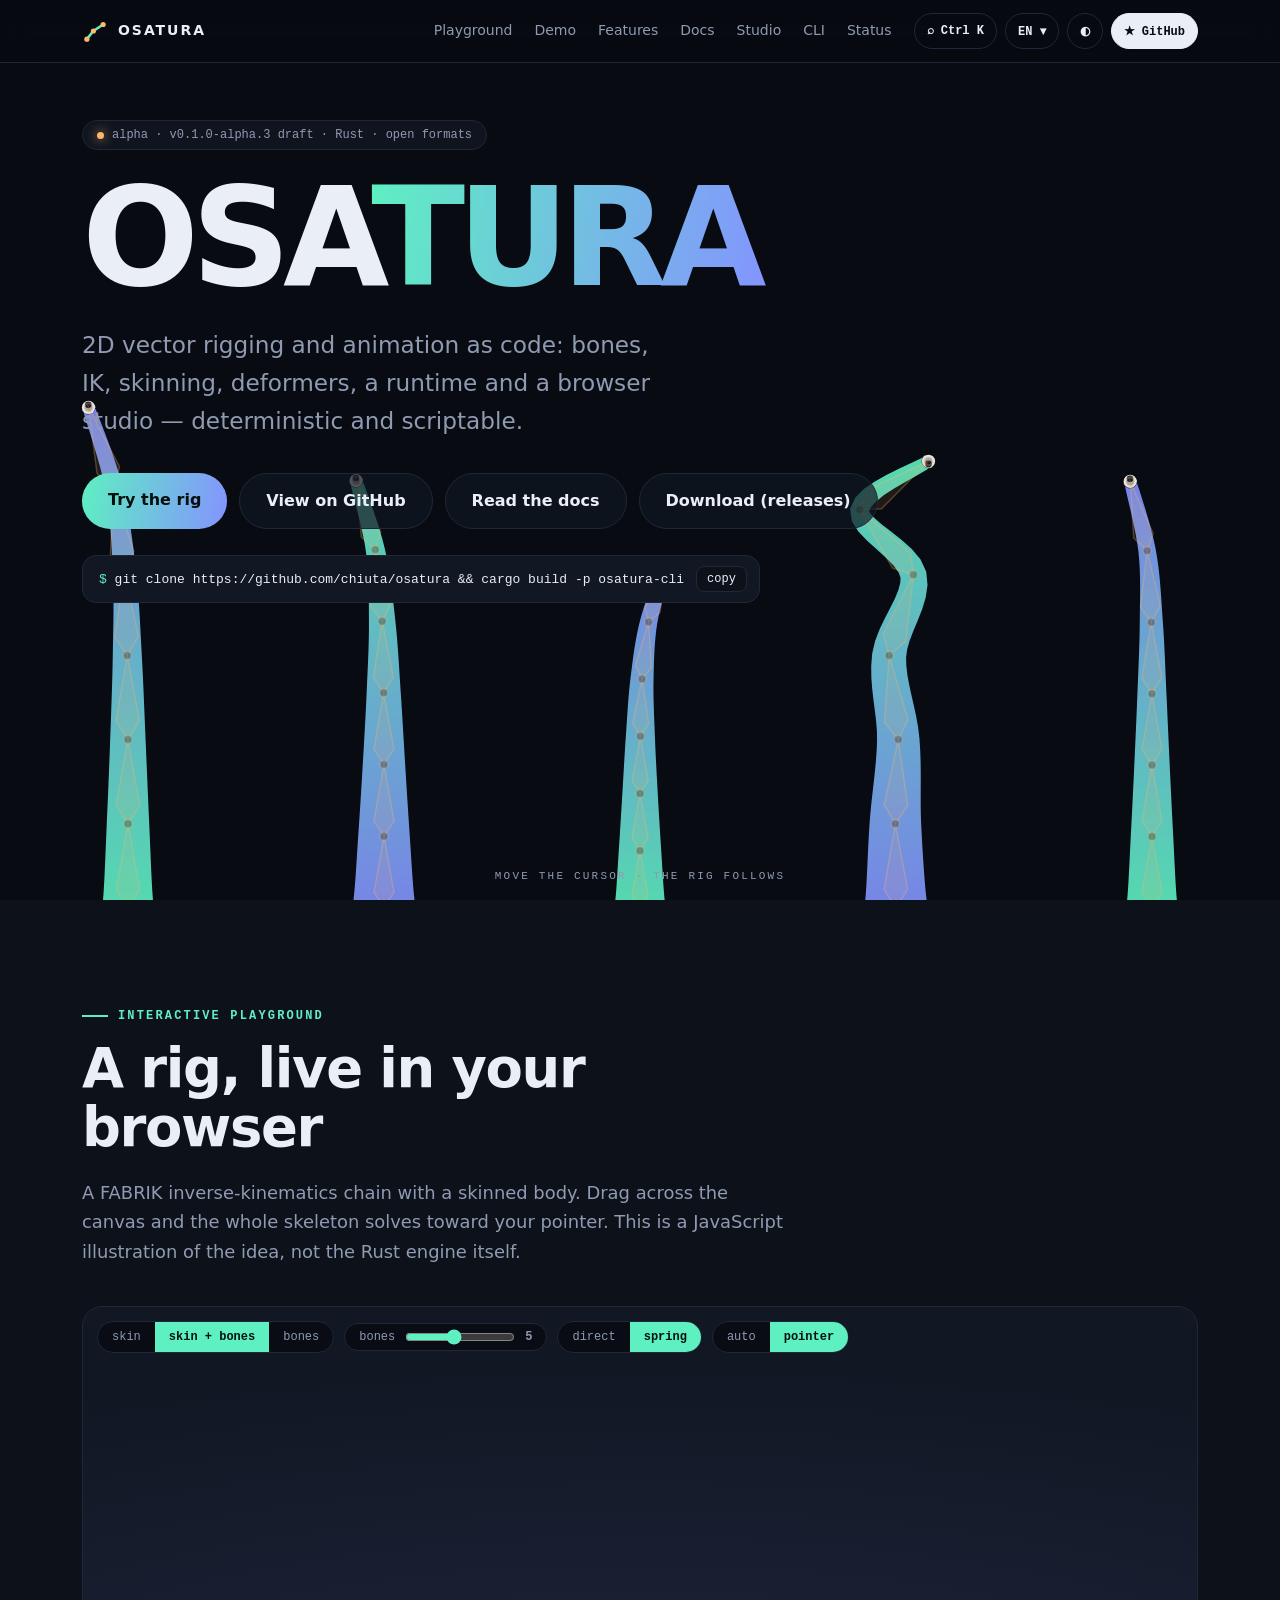
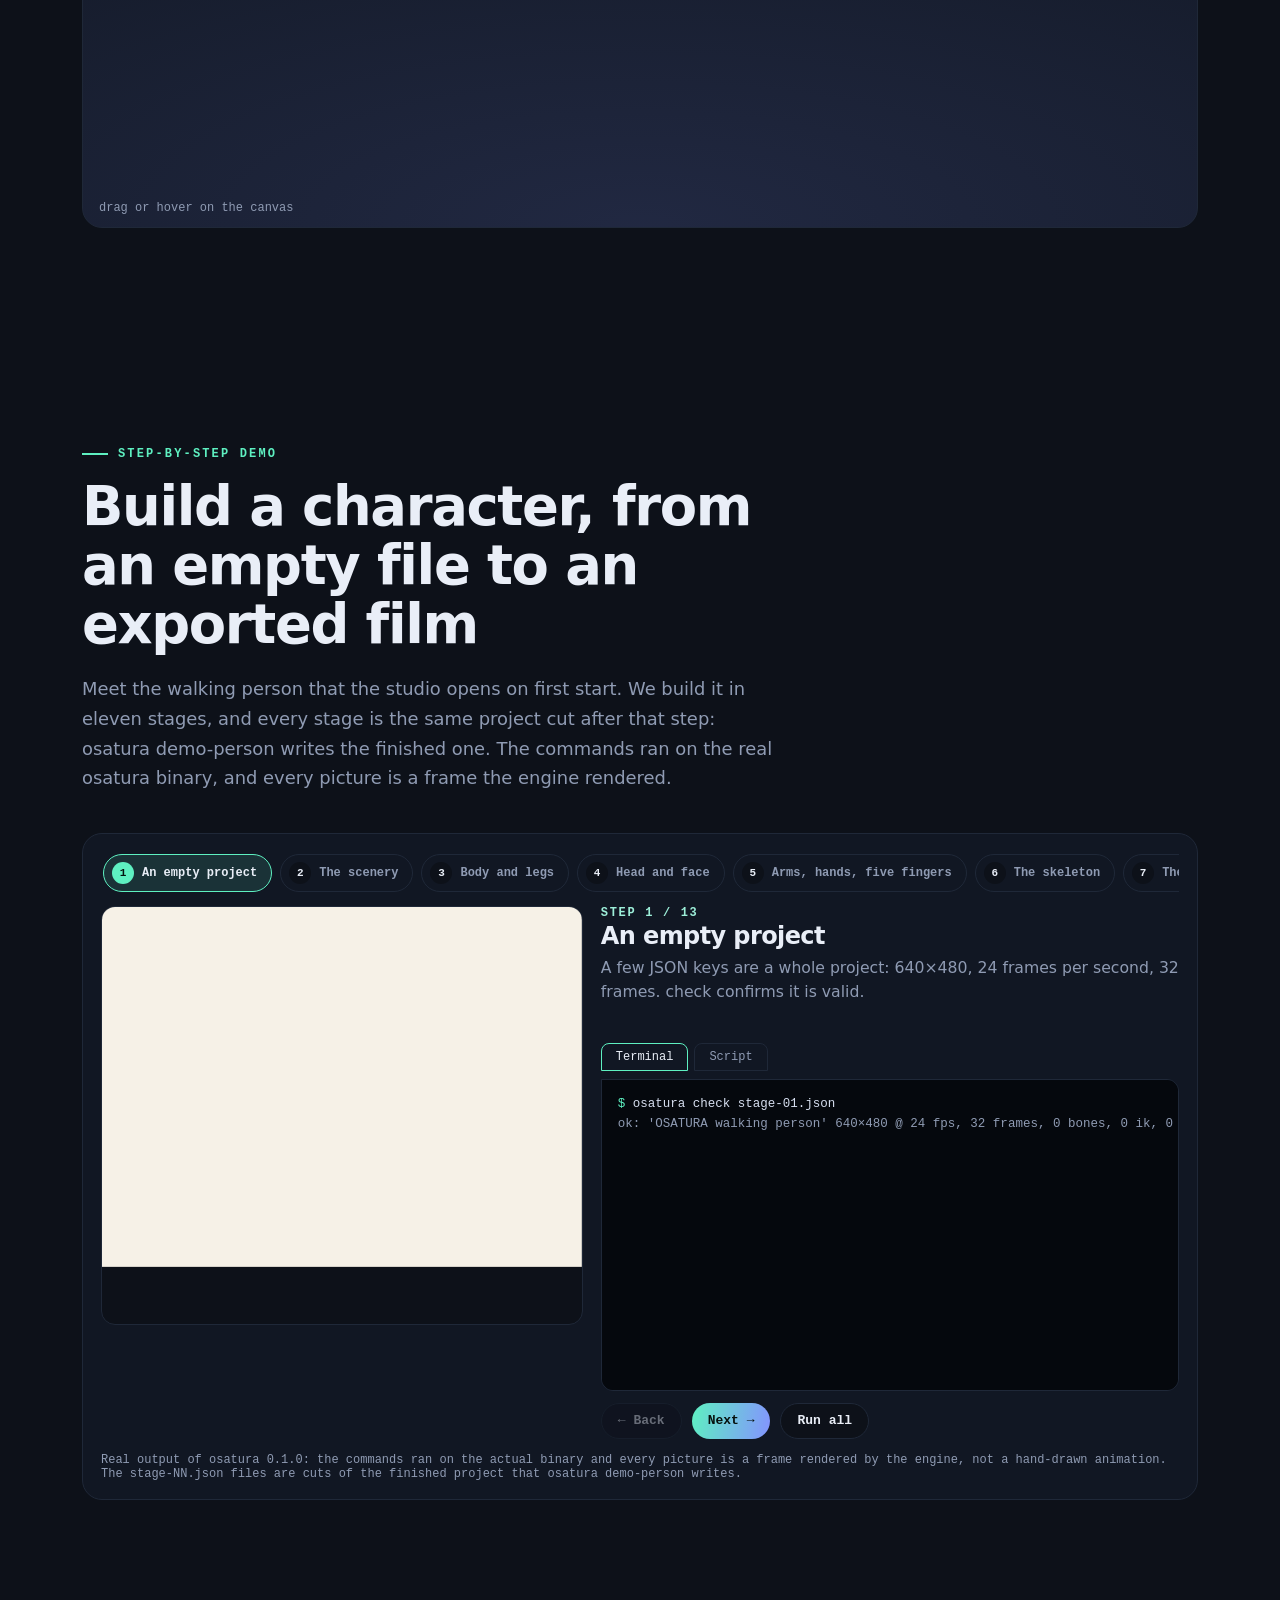
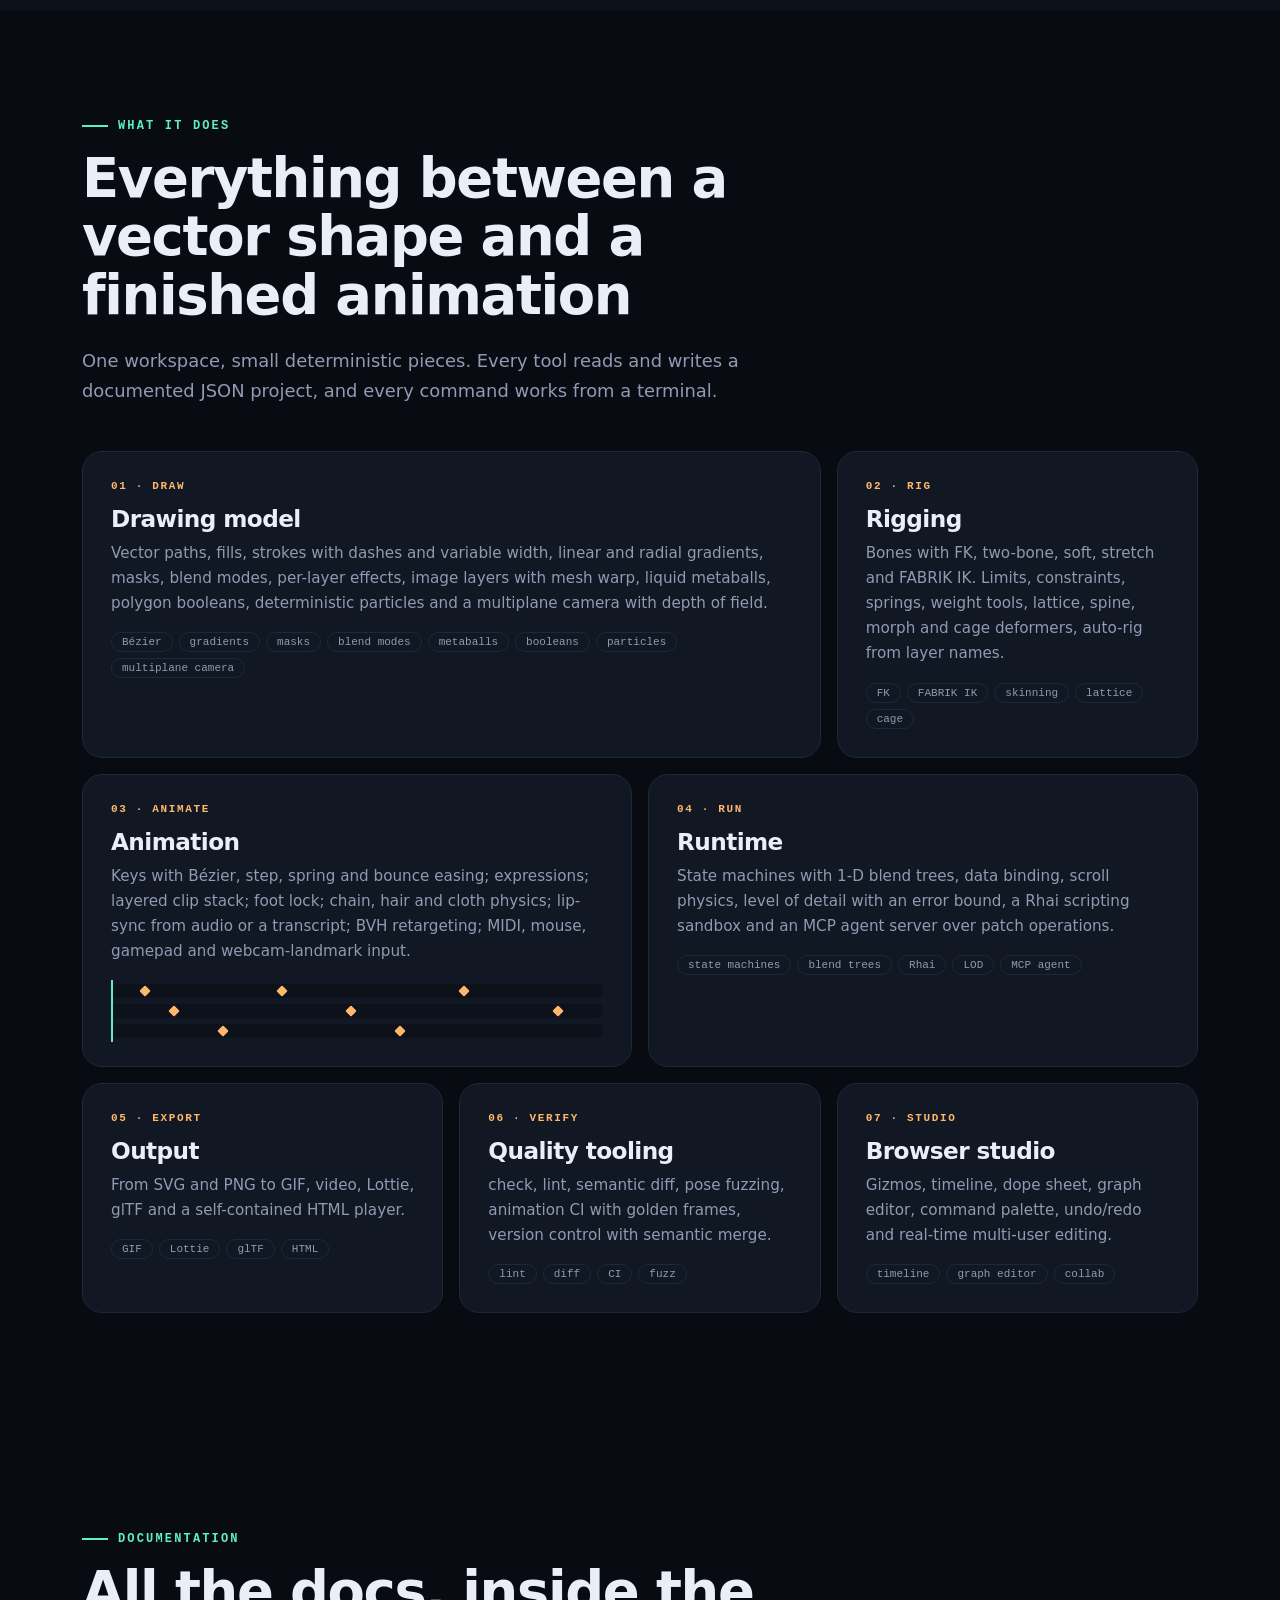
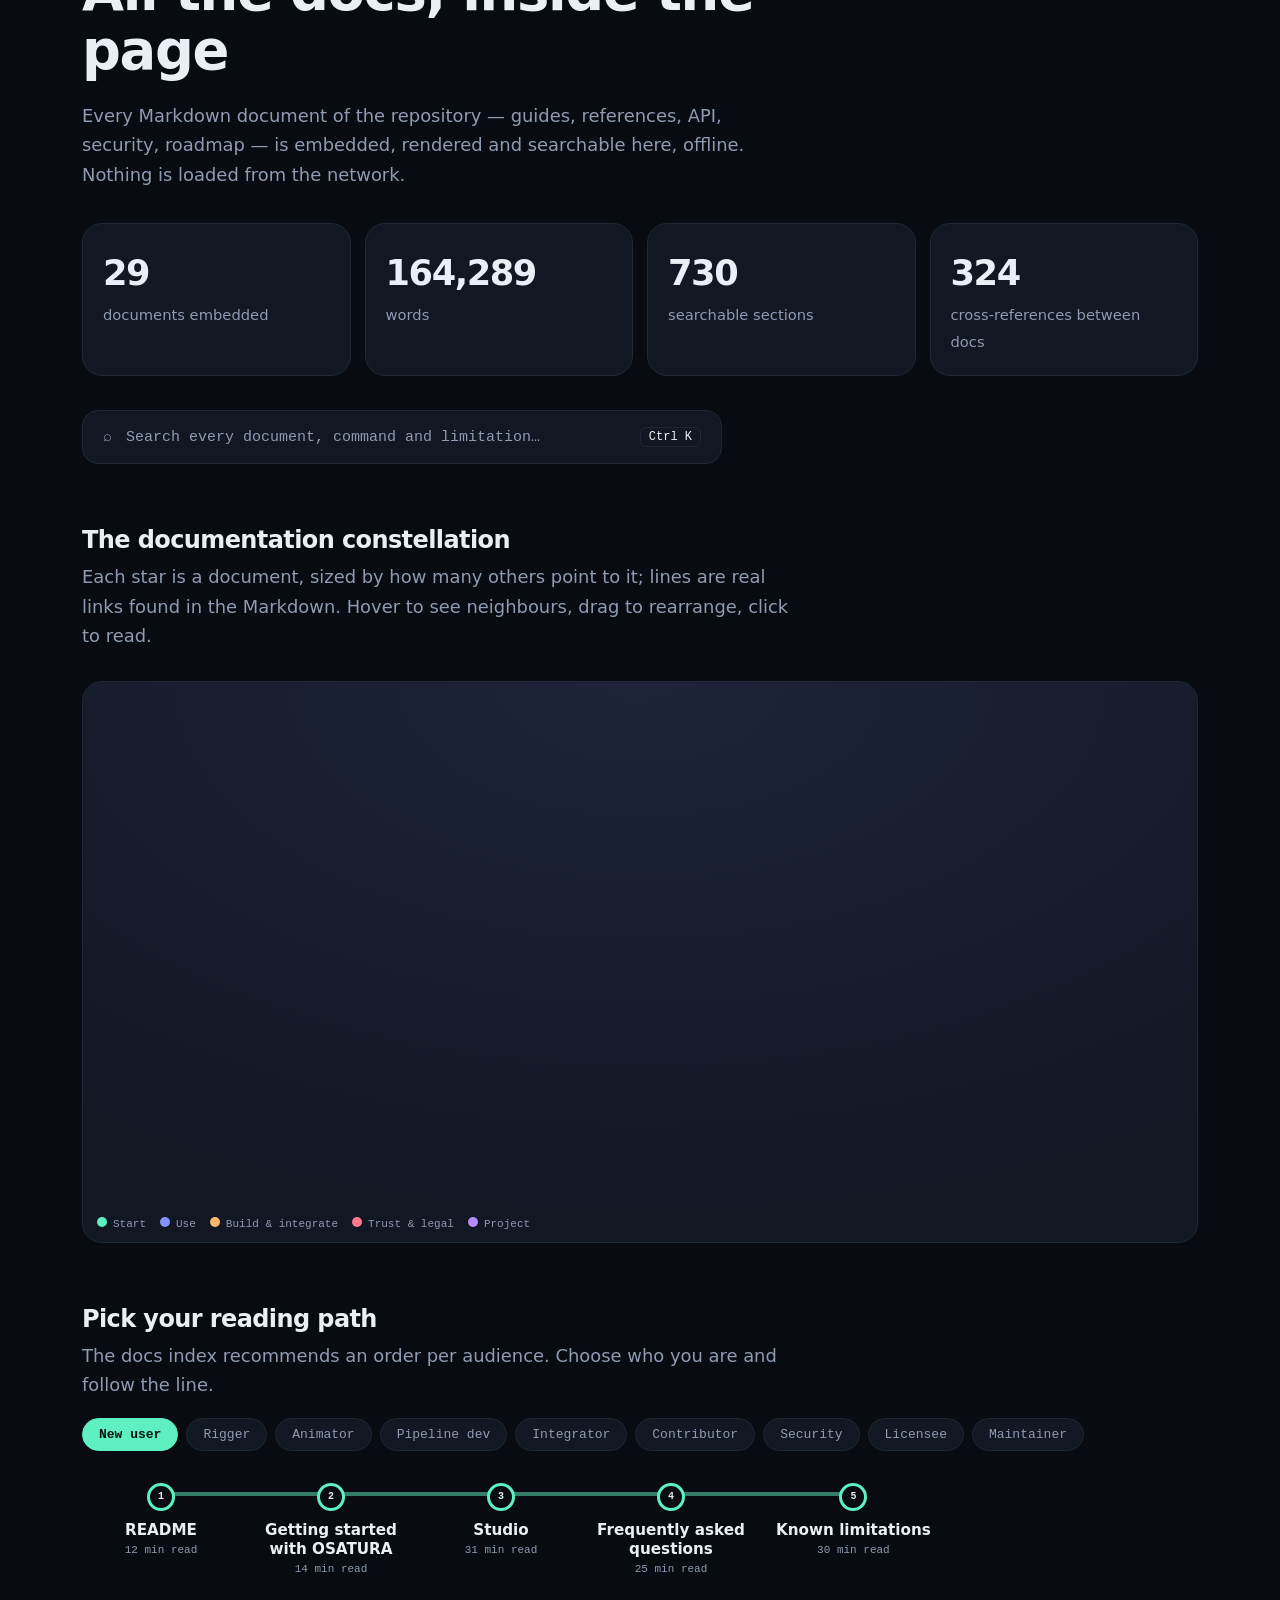
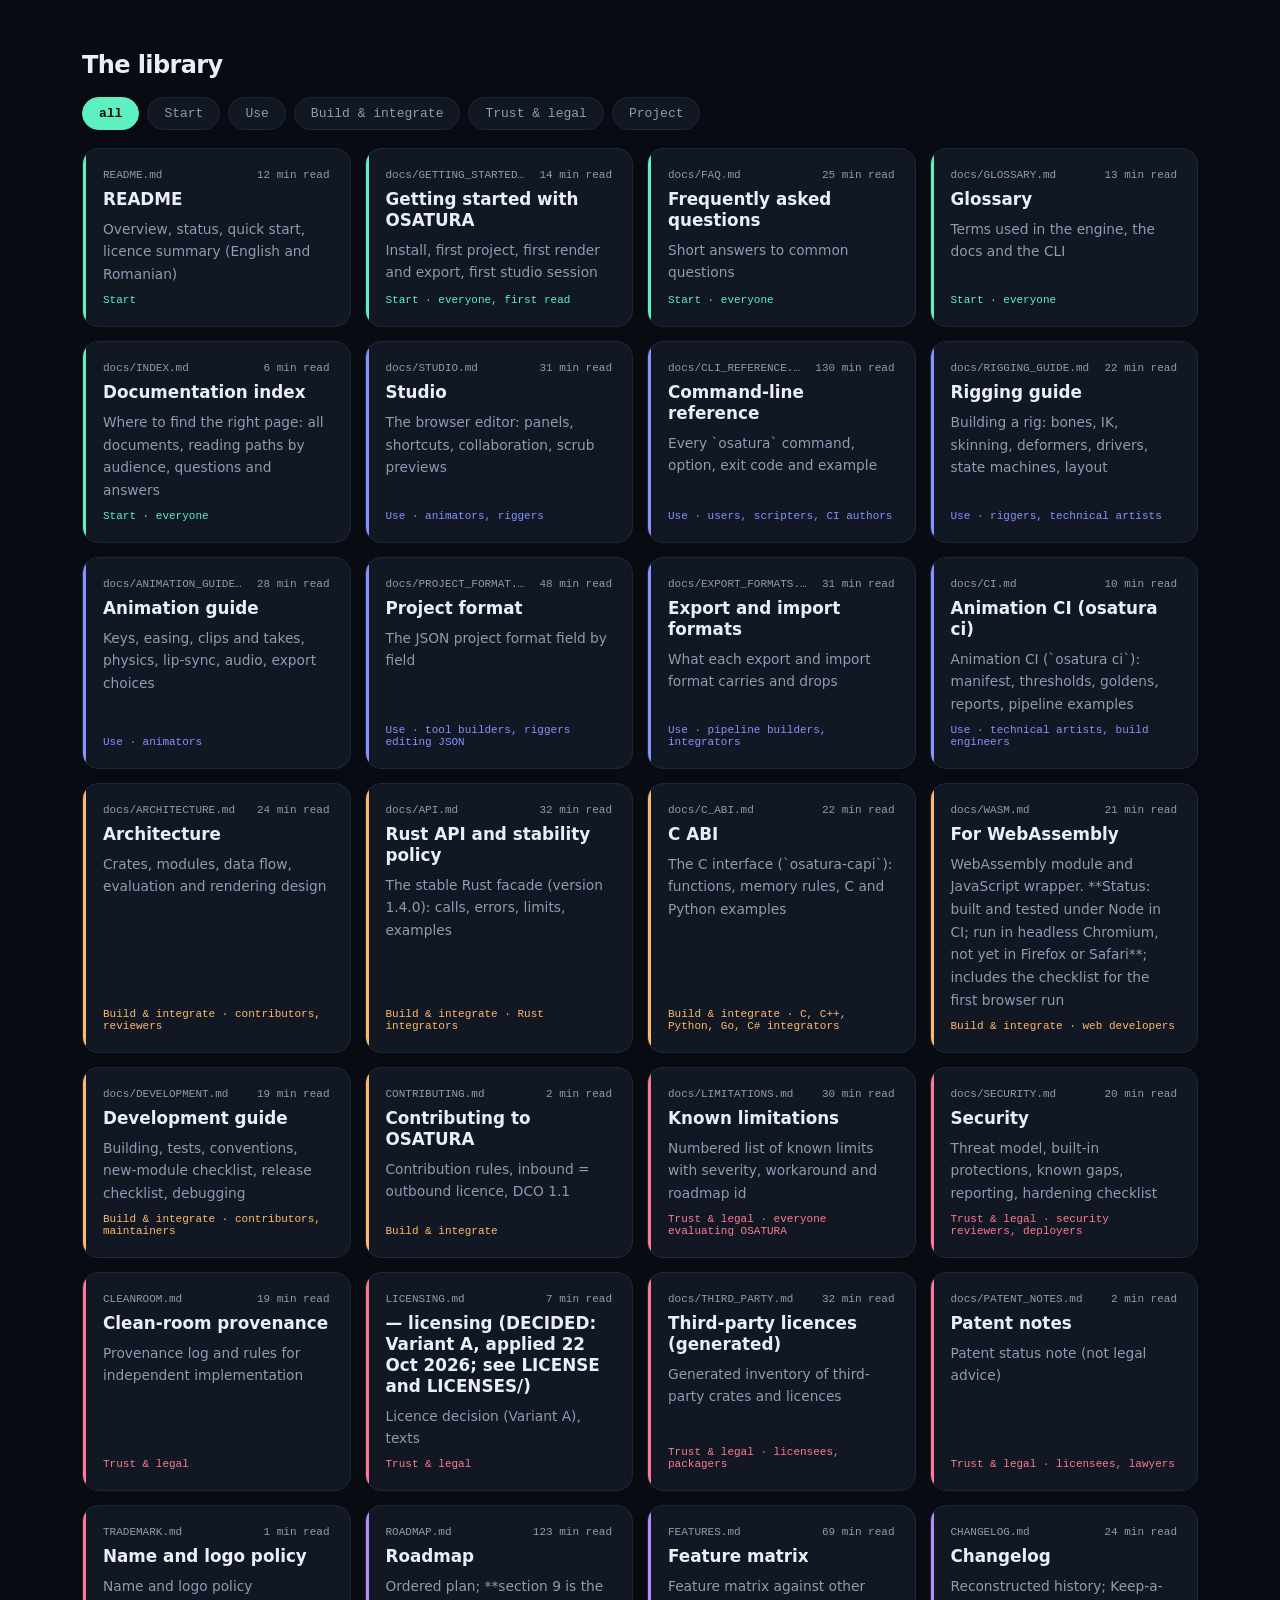
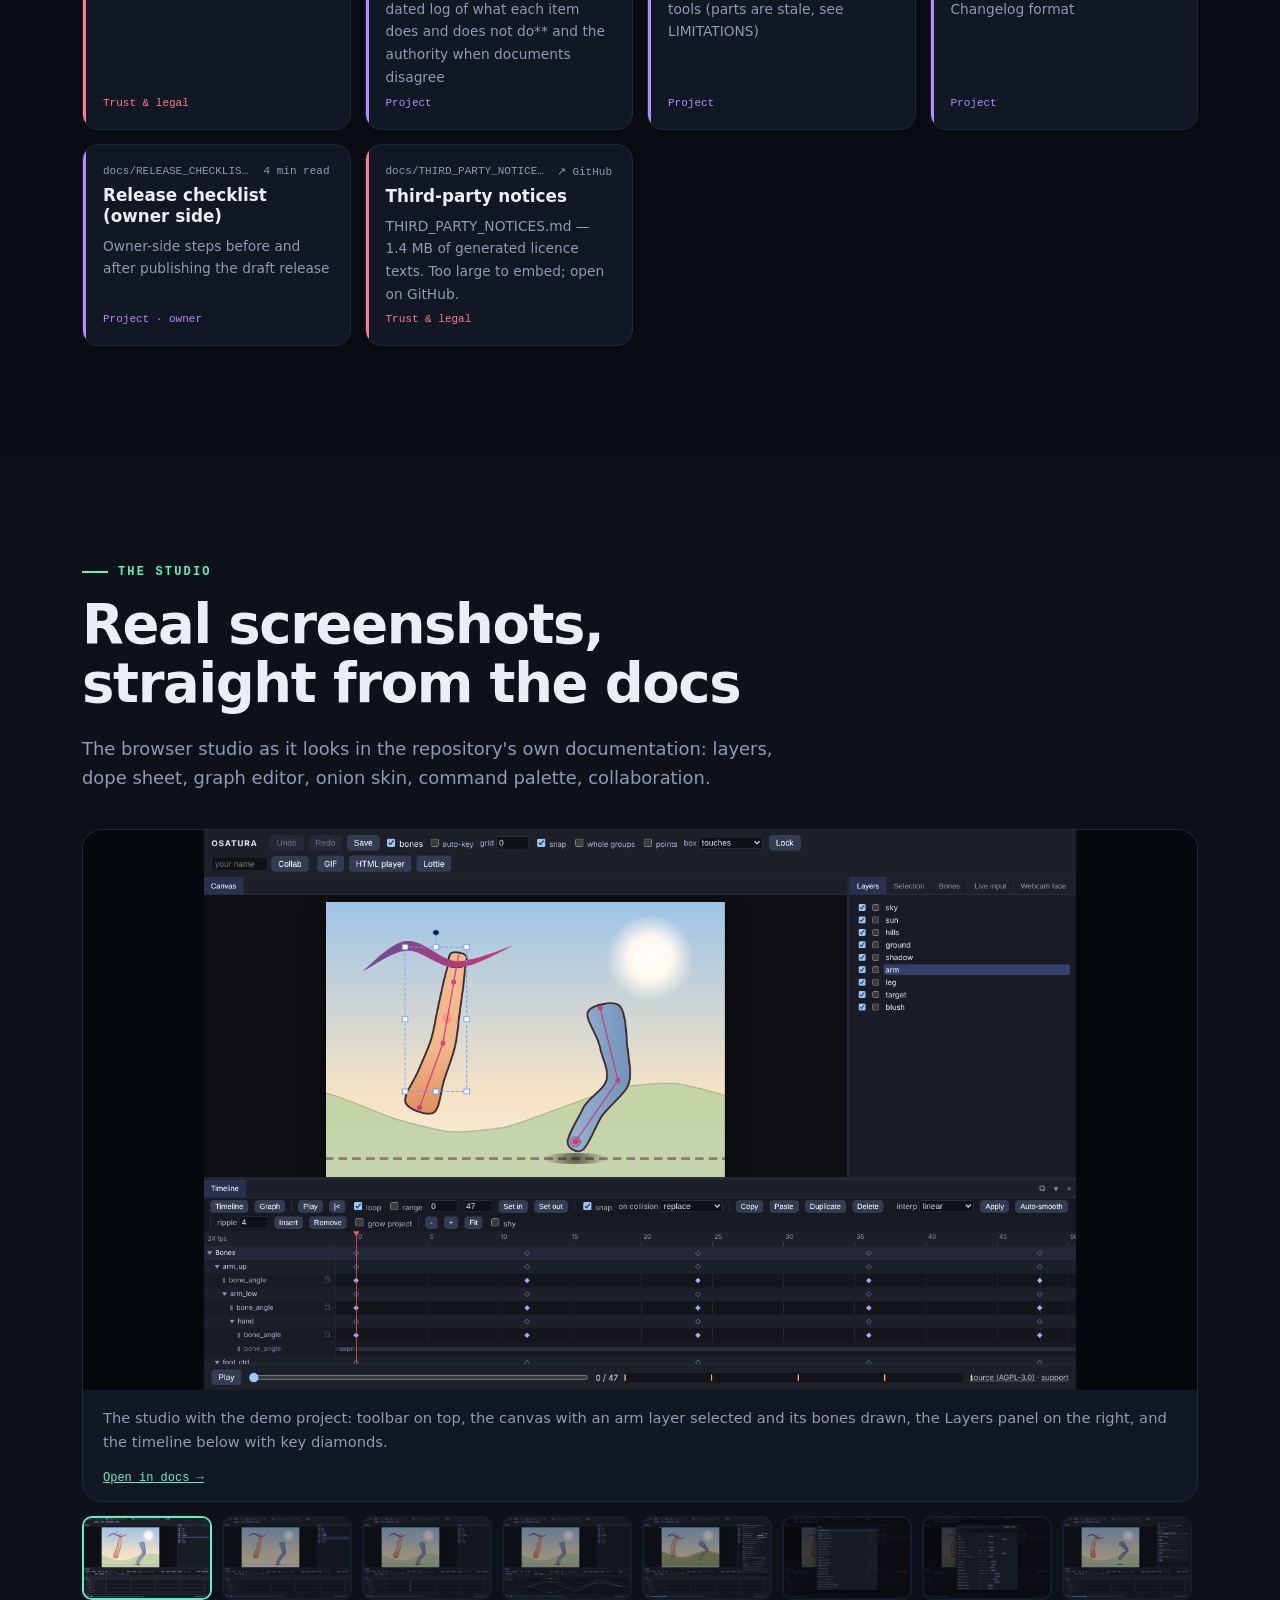
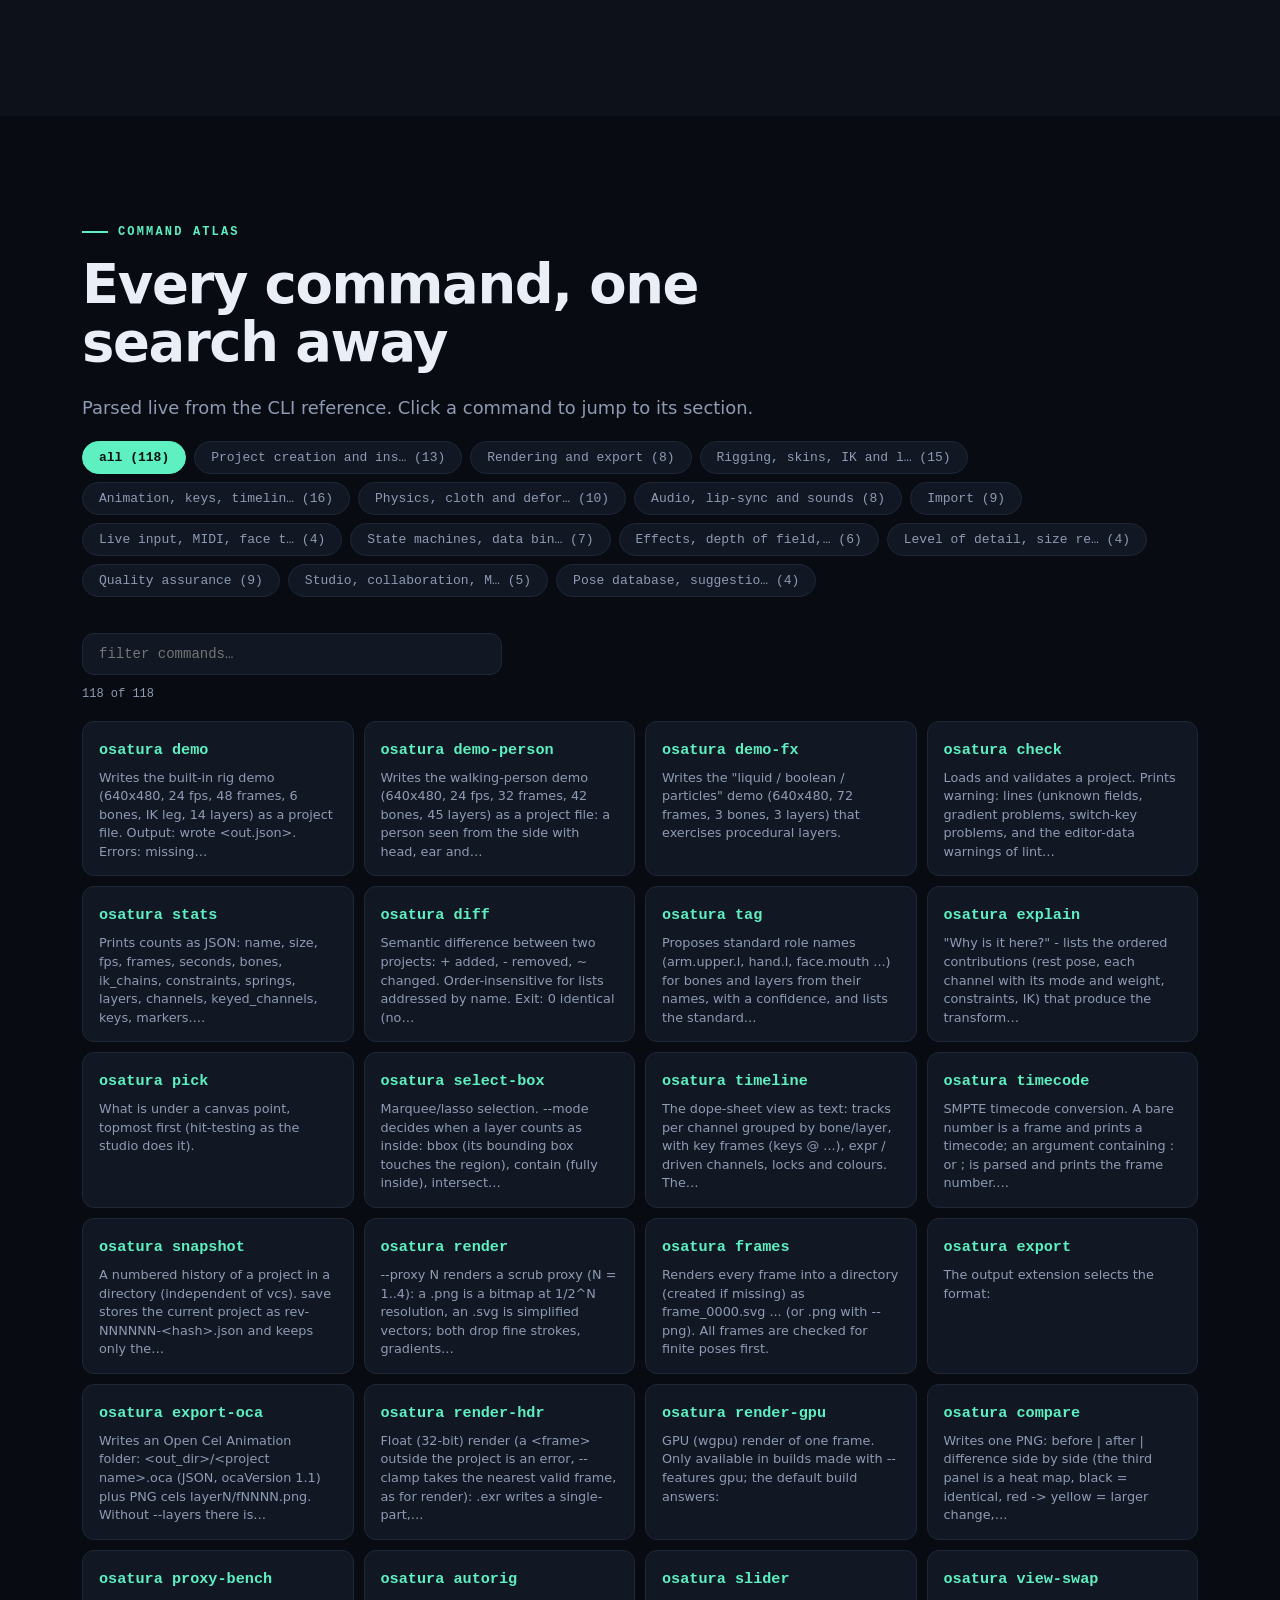
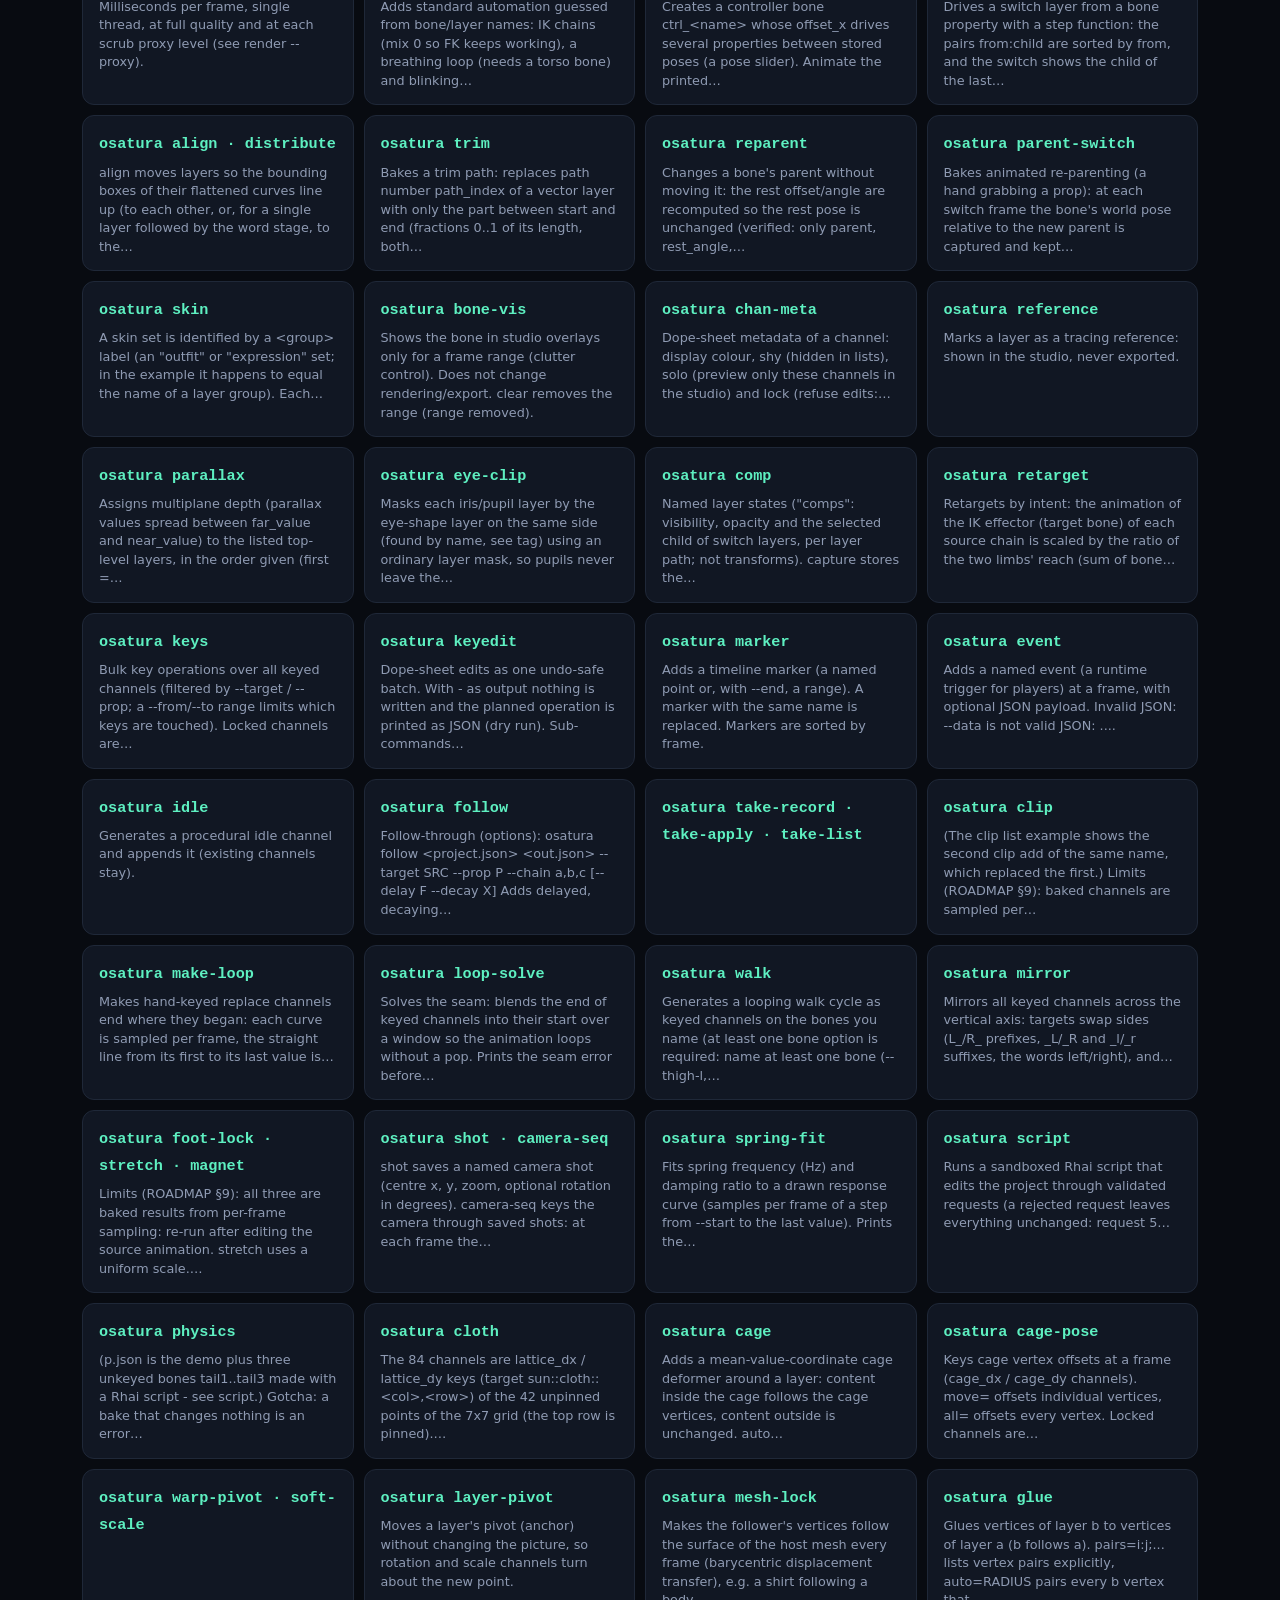
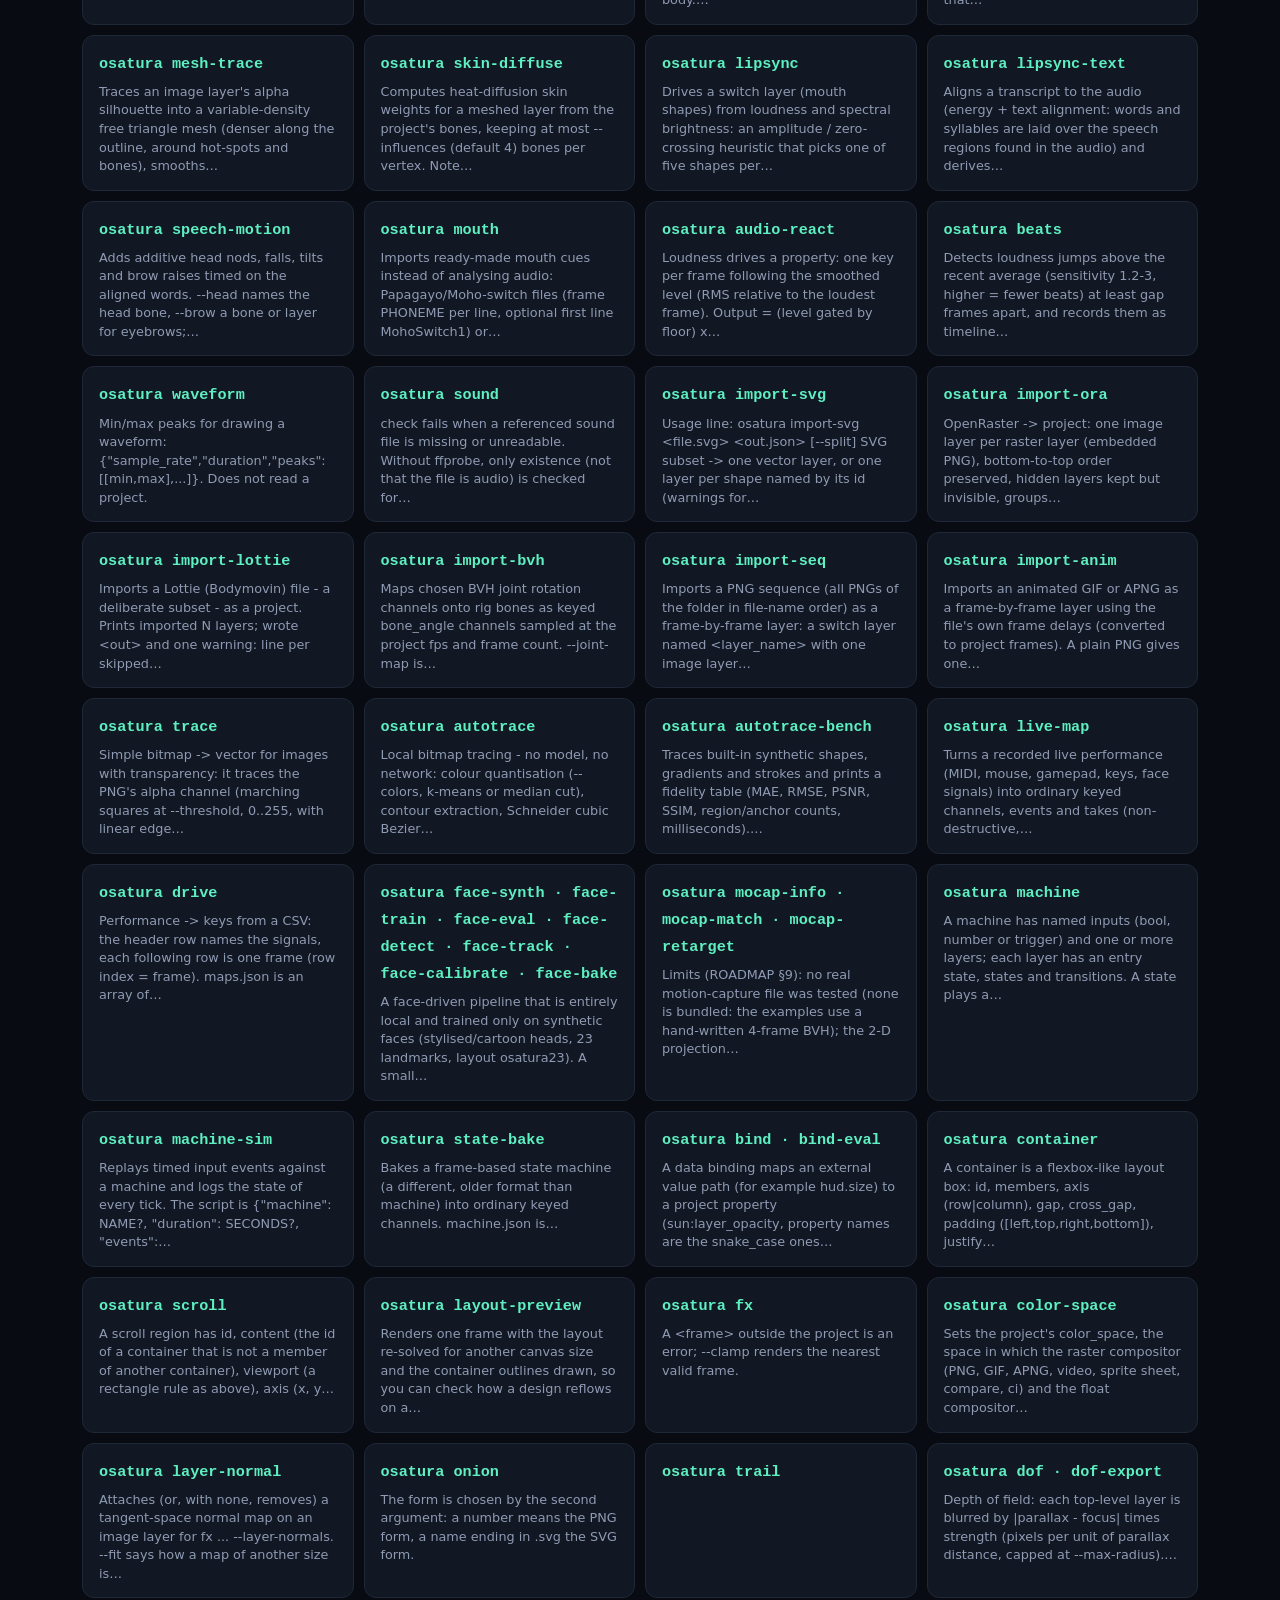
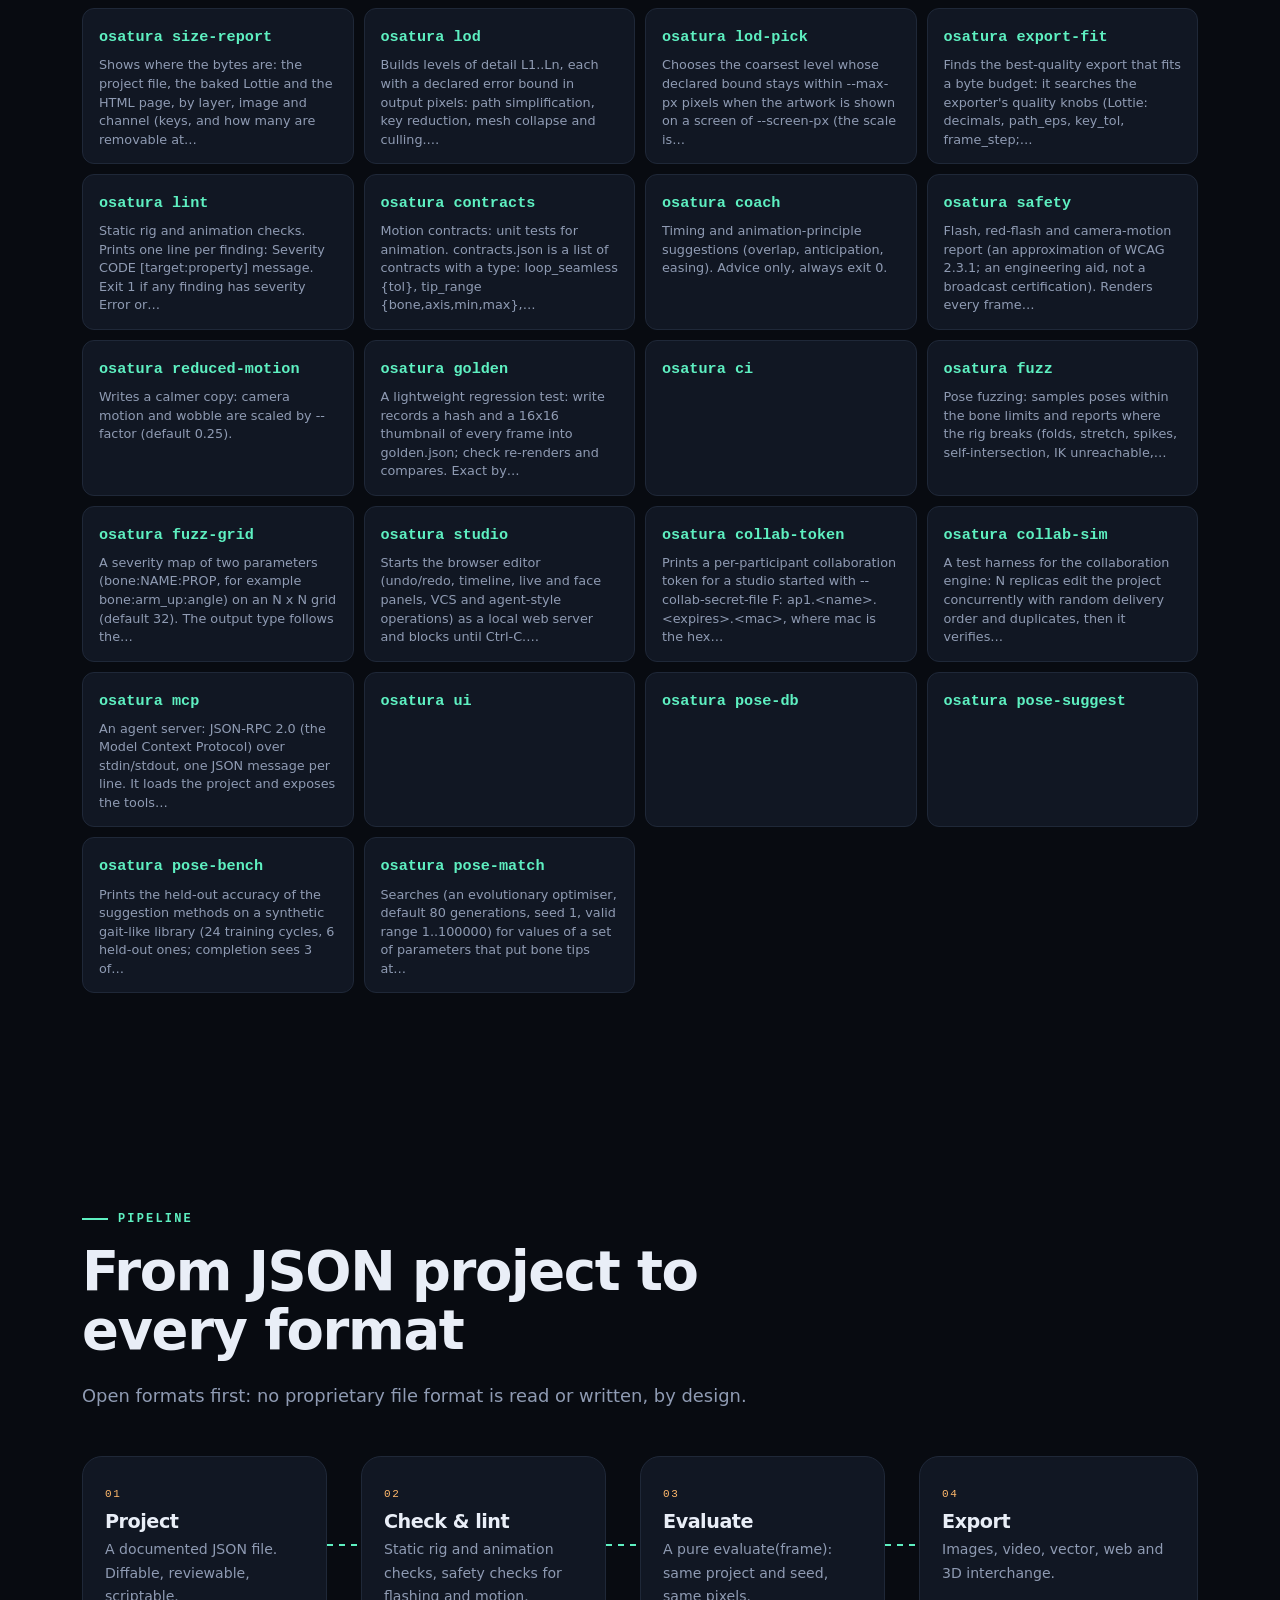
==== commit 71dc5540: "landing-page: demo cu înălțime stabilă, texte comune, build prin biblioteca comună" ====
--- a/index.html
+++ b/index.html
@@ -501,7 +501,7 @@
     <p class="dnote" id="dnote"></p>
   </div>
 </div></section>
-<script type="application/json" id="demo-data">{"version":2,"generator":"scripts/build-person-demo.mjs","engine":"osatura 0.1.0 (osatura-cli, AGPL-3.0-or-later; engine libraries MPL-2.0)","width":640,"height":480,"fps":24,"frames":32,"steps":[{"id":"empty","files":[{"name":"stage-01.json","text":"{\n  \"format\": 1,\n  \"name\": \"Walking person\",\n  \"width\": 640,\n  \"height\": 480,\n  \"fps\": 24,\n  \"frames\": 32,\n  \"background\": \"#f6f1e7\"\n}"}],"commands":[{"cmd":"osatura check stage-01.json","out":"ok: 'Walking person' 640×480 @ 24 fps, 32 frames, 0 bones, 0 ik, 0 layers, 0 channels"}],"still":"\u003csvg xmlns=\"http://www.w3.org/2000/svg\" viewBox=\"0 0 640 480\" width=\"640\" height=\"480\">\n\u003crect width=\"100%\" height=\"100%\" fill=\"#f6f1e7\" fill-opacity=\"1.000\"/>\n\u003c/svg>\n","ar":"640 / 480"},{"id":"scenery","commands":[{"cmd":"osatura check stage-02.json","out":"ok: 'OSATURA walking person' 640×480 @ 24 fps, 32 frames, 0 bones, 0 ik, 6 layers, 0 channels"}],"files":[],"still":"\u003csvg xmlns=\"http://www.w3.org/2000/svg\" viewBox=\"0 0 640 480\" width=\"640\" height=\"480\">\n\u003cdefs>\n\u003clinearGradient id=\"g0\" gradientUnits=\"userSpaceOnUse\" x1=\"0\" y1=\"0\" x2=\"0\" y2=\"430\">\u003cstop offset=\"0\" stop-color=\"#9ec5e8\" stop-opacity=\"1\"/>\u003cstop offset=\"0.7\" stop-color=\"#f7e3c4\" stop-opacity=\"1\"/>\u003cstop offset=\"1\" stop-color=\"#f6f1e7\" stop-opacity=\"1\"/>\u003c/linearGradient>\n\u003cradialGradient id=\"g1\" gradientUnits=\"userSpaceOnUse\" cx=\"520\" cy=\"90\" r=\"70\">\u003cstop offset=\"0\" stop-color=\"#fffbe6\" stop-opacity=\"1\"/>\u003cstop offset=\"0.5\" stop-color=\"#ffd98a\" stop-opacity=\"1\"/>\u003cstop offset=\"1\" stop-color=\"#ffd98a\" stop-opacity=\"0\"/>\u003c/radialGradient>\n\u003c/defs>\n\u003crect width=\"100%\" height=\"100%\" fill=\"#f6f1e7\" fill-opacity=\"1.000\"/>\n\u003cpath d=\"M-50.00 -20.00 C-50.00 -20.00 690.00 -20.00 690.00 -20.00 C690.00 -20.00 690.00 450.00 690.00 450.00 C690.00 450.00 -50.00 450.00 -50.00 450.00 C-50.00 450.00 -50.00 -20.00 -50.00 -20.00 Z\" transform=\"matrix(1.00000 0.00000 0.00000 1.00000 0.000 0.000)\" fill=\"url(#g0)\"/>\n\u003cg id=\"sun\" style=\"mix-blend-mode:screen\">\n\u003cpath d=\"M590.00 90.00 C590.00 128.66 558.66 160.00 520.00 160.00 C481.34 160.00 450.00 128.66 450.00 90.00 C450.00 51.34 481.34 20.00 520.00 20.00 C558.66 20.00 590.00 51.34 590.00 90.00 Z\" transform=\"matrix(1.00000 0.00000 0.00000 1.00000 0.000 0.000)\" fill=\"url(#g1)\"/>\n\u003c/g>\n\u003cg id=\"hills\" opacity=\"0.950\">\n\u003cpath d=\"M-40.00 334.00 C-32.50 317.96 20.00 313.01 35.00 309.61 C50.00 306.21 95.00 299.87 110.00 300.01 C125.00 300.16 170.00 307.44 185.00 311.03 C200.00 314.63 245.00 331.11 260.00 335.98 C275.00 340.85 320.00 356.54 335.00 359.73 C350.00 362.92 395.00 368.30 410.00 367.87 C425.00 367.44 470.00 359.25 485.00 355.46 C500.00 351.68 545.00 334.88 560.00 330.04 C575.00 325.19 620.00 309.98 635.00 307.02 C650.00 304.05 699.50 284.06 710.00 300.36 C720.50 316.66 815.00 453.04 740.00 470.00 C665.00 486.96 38.00 483.60 -40.00 470.00 C-118.00 456.40 -47.50 350.04 -40.00 334.00 Z\" transform=\"matrix(1.00000 0.00000 0.00000 1.00000 0.000 0.000)\" fill=\"#c3d3a8\" stroke=\"#a7ba8a\" stroke-width=\"2\" stroke-linecap=\"round\" stroke-linejoin=\"round\"/>\n\u003c/g>\n\u003cpath d=\"M-50.00 430.00 C-50.00 430.00 690.00 430.00 690.00 430.00 C690.00 430.00 690.00 490.00 690.00 490.00 C690.00 490.00 -50.00 490.00 -50.00 490.00 C-50.00 490.00 -50.00 430.00 -50.00 430.00 Z\" transform=\"matrix(1.00000 0.00000 0.00000 1.00000 0.000 0.000)\" fill=\"#b9cf98\"/>\n\u003cpath d=\"M-87.10 392.00 C-87.10 392.00 -80.10 392.00 -80.10 392.00 C-80.10 392.00 -80.10 430.00 -80.10 430.00 C-80.10 430.00 -87.10 430.00 -87.10 430.00 C-87.10 430.00 -87.10 392.00 -87.10 392.00 Z\" transform=\"matrix(1.00000 0.00000 0.00000 1.00000 0.000 0.000)\" fill=\"#a98a66\" stroke=\"#7b6248\" stroke-width=\"1.5\" stroke-linecap=\"round\" stroke-linejoin=\"round\"/>\n\u003cpath d=\"M0.00 392.00 C0.00 392.00 7.00 392.00 7.00 392.00 C7.00 392.00 7.00 430.00 7.00 430.00 C7.00 430.00 0.00 430.00 0.00 430.00 C0.00 430.00 0.00 392.00 0.00 392.00 Z\" transform=\"matrix(1.00000 0.00000 0.00000 1.00000 0.000 0.000)\" fill=\"#a98a66\" stroke=\"#7b6248\" stroke-width=\"1.5\" stroke-linecap=\"round\" stroke-linejoin=\"round\"/>\n\u003cpath d=\"M87.10 392.00 C87.10 392.00 94.10 392.00 94.10 392.00 C94.10 392.00 94.10 430.00 94.10 430.00 C94.10 430.00 87.10 430.00 87.10 430.00 C87.10 430.00 87.10 392.00 87.10 392.00 Z\" transform=\"matrix(1.00000 0.00000 0.00000 1.00000 0.000 0.000)\" fill=\"#a98a66\" stroke=\"#7b6248\" stroke-width=\"1.5\" stroke-linecap=\"round\" stroke-linejoin=\"round\"/>\n\u003cpath d=\"M174.19 392.00 C174.19 392.00 181.19 392.00 181.19 392.00 C181.19 392.00 181.19 430.00 181.19 430.00 C181.19 430.00 174.19 430.00 174.19 430.00 C174.19 430.00 174.19 392.00 174.19 392.00 Z\" transform=\"matrix(1.00000 0.00000 0.00000 1.00000 0.000 0.000)\" fill=\"#a98a66\" stroke=\"#7b6248\" stroke-width=\"1.5\" stroke-linecap=\"round\" stroke-linejoin=\"round\"/>\n\u003cpath d=\"M261.29 392.00 C261.29 392.00 268.29 392.00 268.29 392.00 C268.29 392.00 268.29 430.00 268.29 430.00 C268.29 430.00 261.29 430.00 261.29 430.00 C261.29 430.00 261.29 392.00 261.29 392.00 Z\" transform=\"matrix(1.00000 0.00000 0.00000 1.00000 0.000 0.000)\" fill=\"#a98a66\" stroke=\"#7b6248\" stroke-width=\"1.5\" stroke-linecap=\"round\" stroke-linejoin=\"round\"/>\n\u003cpath d=\"M348.39 392.00 C348.39 392.00 355.39 392.00 355.39 392.00 C355.39 392.00 355.39 430.00 355.39 430.00 C355.39 430.00 348.39 430.00 348.39 430.00 C348.39 430.00 348.39 392.00 348.39 392.00 Z\" transform=\"matrix(1.00000 0.00000 0.00000 1.00000 0.000 0.000)\" fill=\"#a98a66\" stroke=\"#7b6248\" stroke-width=\"1.5\" stroke-linecap=\"round\" stroke-linejoin=\"round\"/>\n\u003cpath d=\"M435.48 392.00 C435.48 392.00 442.48 392.00 442.48 392.00 C442.48 392.00 442.48 430.00 442.48 430.00 C442.48 430.00 435.48 430.00 435.48 430.00 C435.48 430.00 435.48 392.00 435.48 392.00 Z\" transform=\"matrix(1.00000 0.00000 0.00000 1.00000 0.000 0.000)\" fill=\"#a98a66\" stroke=\"#7b6248\" stroke-width=\"1.5\" stroke-linecap=\"round\" stroke-linejoin=\"round\"/>\n\u003cpath d=\"M522.58 392.00 C522.58 392.00 529.58 392.00 529.58 392.00 C529.58 392.00 529.58 430.00 529.58 430.00 C529.58 430.00 522.58 430.00 522.58 430.00 C522.58 430.00 522.58 392.00 522.58 392.00 Z\" transform=\"matrix(1.00000 0.00000 0.00000 1.00000 0.000 0.000)\" fill=\"#a98a66\" stroke=\"#7b6248\" stroke-width=\"1.5\" stroke-linecap=\"round\" stroke-linejoin=\"round\"/>\n\u003cpath d=\"M609.68 392.00 C609.68 392.00 616.68 392.00 616.68 392.00 C616.68 392.00 616.68 430.00 616.68 430.00 C616.68 430.00 609.68 430.00 609.68 430.00 C609.68 430.00 609.68 392.00 609.68 392.00 Z\" transform=\"matrix(1.00000 0.00000 0.00000 1.00000 0.000 0.000)\" fill=\"#a98a66\" stroke=\"#7b6248\" stroke-width=\"1.5\" stroke-linecap=\"round\" stroke-linejoin=\"round\"/>\n\u003cpath d=\"M696.77 392.00 C696.77 392.00 703.77 392.00 703.77 392.00 C703.77 392.00 703.77 430.00 703.77 430.00 C703.77 430.00 696.77 430.00 696.77 430.00 C696.77 430.00 696.77 392.00 696.77 392.00 Z\" transform=\"matrix(1.00000 0.00000 0.00000 1.00000 0.000 0.000)\" fill=\"#a98a66\" stroke=\"#7b6248\" stroke-width=\"1.5\" stroke-linecap=\"round\" stroke-linejoin=\"round\"/>\n\u003cpath d=\"M783.87 392.00 C783.87 392.00 790.87 392.00 790.87 392.00 C790.87 392.00 790.87 430.00 790.87 430.00 C790.87 430.00 783.87 430.00 783.87 430.00 C783.87 430.00 783.87 392.00 783.87 392.00 Z\" transform=\"matrix(1.00000 0.00000 0.00000 1.00000 0.000 0.000)\" fill=\"#a98a66\" stroke=\"#7b6248\" stroke-width=\"1.5\" stroke-linecap=\"round\" stroke-linejoin=\"round\"/>\n\u003cpath d=\"M-60.00 402.00 C-60.00 402.00 760.00 402.00 760.00 402.00\" transform=\"matrix(1.00000 0.00000 0.00000 1.00000 0.000 0.000)\" fill=\"none\" stroke=\"#7b6248\" stroke-width=\"3\" stroke-linecap=\"round\" stroke-linejoin=\"round\"/>\n\u003cpath d=\"M-72.58 438.00 C-72.58 438.00 -56.58 438.00 -56.58 438.00\" transform=\"matrix(1.00000 0.00000 0.00000 1.00000 0.000 0.000)\" fill=\"none\" stroke=\"#8a7f72\" stroke-width=\"3\" stroke-linecap=\"round\" stroke-linejoin=\"round\"/>\n\u003cpath d=\"M0.00 438.00 C0.00 438.00 16.00 438.00 16.00 438.00\" transform=\"matrix(1.00000 0.00000 0.00000 1.00000 0.000 0.000)\" fill=\"none\" stroke=\"#8a7f72\" stroke-width=\"3\" stroke-linecap=\"round\" stroke-linejoin=\"round\"/>\n\u003cpath d=\"M72.58 438.00 C72.58 438.00 88.58 438.00 88.58 438.00\" transform=\"matrix(1.00000 0.00000 0.00000 1.00000 0.000 0.000)\" fill=\"none\" stroke=\"#8a7f72\" stroke-width=\"3\" stroke-linecap=\"round\" stroke-linejoin=\"round\"/>\n\u003cpath d=\"M145.16 438.00 C145.16 438.00 161.16 438.00 161.16 438.00\" transform=\"matrix(1.00000 0.00000 0.00000 1.00000 0.000 0.000)\" fill=\"none\" stroke=\"#8a7f72\" stroke-width=\"3\" stroke-linecap=\"round\" stroke-linejoin=\"round\"/>\n\u003cpath d=\"M217.74 438.00 C217.74 438.00 233.74 438.00 233.74 438.00\" transform=\"matrix(1.00000 0.00000 0.00000 1.00000 0.000 0.000)\" fill=\"none\" stroke=\"#8a7f72\" stroke-width=\"3\" stroke-linecap=\"round\" stroke-linejoin=\"round\"/>\n\u003cpath d=\"M290.32 438.00 C290.32 438.00 306.32 438.00 306.32 438.00\" transform=\"matrix(1.00000 0.00000 0.00000 1.00000 0.000 0.000)\" fill=\"none\" stroke=\"#8a7f72\" stroke-width=\"3\" stroke-linecap=\"round\" stroke-linejoin=\"round\"/>\n\u003cpath d=\"M362.90 438.00 C362.90 438.00 378.90 438.00 378.90 438.00\" transform=\"matrix(1.00000 0.00000 0.00000 1.00000 0.000 0.000)\" fill=\"none\" stroke=\"#8a7f72\" stroke-width=\"3\" stroke-linecap=\"round\" stroke-linejoin=\"round\"/>\n\u003cpath d=\"M435.48 438.00 C435.48 438.00 451.48 438.00 451.48 438.00\" transform=\"matrix(1.00000 0.00000 0.00000 1.00000 0.000 0.000)\" fill=\"none\" stroke=\"#8a7f72\" stroke-width=\"3\" stroke-linecap=\"round\" stroke-linejoin=\"round\"/>\n\u003cpath d=\"M508.06 438.00 C508.06 438.00 524.06 438.00 524.06 438.00\" transform=\"matrix(1.00000 0.00000 0.00000 1.00000 0.000 0.000)\" fill=\"none\" stroke=\"#8a7f72\" stroke-width=\"3\" stroke-linecap=\"round\" stroke-linejoin=\"round\"/>\n\u003cpath d=\"M580.65 438.00 C580.65 438.00 596.65 438.00 596.65 438.00\" transform=\"matrix(1.00000 0.00000 0.00000 1.00000 0.000 0.000)\" fill=\"none\" stroke=\"#8a7f72\" stroke-width=\"3\" stroke-linecap=\"round\" stroke-linejoin=\"round\"/>\n\u003cpath d=\"M653.23 438.00 C653.23 438.00 669.23 438.00 669.23 438.00\" transform=\"matrix(1.00000 0.00000 0.00000 1.00000 0.000 0.000)\" fill=\"none\" stroke=\"#8a7f72\" stroke-width=\"3\" stroke-linecap=\"round\" stroke-linejoin=\"round\"/>\n\u003cpath d=\"M725.81 438.00 C725.81 438.00 741.81 438.00 741.81 438.00\" transform=\"matrix(1.00000 0.00000 0.00000 1.00000 0.000 0.000)\" fill=\"none\" stroke=\"#8a7f72\" stroke-width=\"3\" stroke-linecap=\"round\" stroke-linejoin=\"round\"/>\n\u003c/svg>\n","ar":"640 / 480"},{"id":"body","commands":[{"cmd":"osatura check stage-03.json","out":"ok: 'OSATURA walking person' 640×480 @ 24 fps, 32 frames, 0 bones, 0 ik, 16 layers, 0 channels"}],"files":[],"still":"\u003csvg xmlns=\"http://www.w3.org/2000/svg\" viewBox=\"0 0 640 480\" width=\"640\" height=\"480\">\n\u003cdefs>\n\u003clinearGradient id=\"g0\" gradientUnits=\"userSpaceOnUse\" x1=\"0\" y1=\"0\" x2=\"0\" y2=\"430\">\u003cstop offset=\"0\" stop-color=\"#9ec5e8\" stop-opacity=\"1\"/>\u003cstop offset=\"0.7\" stop-color=\"#f7e3c4\" stop-opacity=\"1\"/>\u003cstop offset=\"1\" stop-color=\"#f6f1e7\" stop-opacity=\"1\"/>\u003c/linearGradient>\n\u003cradialGradient id=\"g1\" gradientUnits=\"userSpaceOnUse\" cx=\"520\" cy=\"90\" r=\"70\">\u003cstop offset=\"0\" stop-color=\"#fffbe6\" stop-opacity=\"1\"/>\u003cstop offset=\"0.5\" stop-color=\"#ffd98a\" stop-opacity=\"1\"/>\u003cstop offset=\"1\" stop-color=\"#ffd98a\" stop-opacity=\"0\"/>\u003c/radialGradient>\n\u003cradialGradient id=\"g2\" gradientUnits=\"userSpaceOnUse\" cx=\"322\" cy=\"431\" r=\"78\">\u003cstop offset=\"0\" stop-color=\"#3d2c2e\" stop-opacity=\"0.6666667\"/>\u003cstop offset=\"1\" stop-color=\"#3d2c2e\" stop-opacity=\"0\"/>\u003c/radialGradient>\n\u003c/defs>\n\u003crect width=\"100%\" height=\"100%\" fill=\"#f6f1e7\" fill-opacity=\"1.000\"/>\n\u003cpath d=\"M-50.00 -20.00 C-50.00 -20.00 690.00 -20.00 690.00 -20.00 C690.00 -20.00 690.00 450.00 690.00 450.00 C690.00 450.00 -50.00 450.00 -50.00 450.00 C-50.00 450.00 -50.00 -20.00 -50.00 -20.00 Z\" transform=\"matrix(1.00000 0.00000 0.00000 1.00000 0.000 0.000)\" fill=\"url(#g0)\"/>\n\u003cg id=\"sun\" style=\"mix-blend-mode:screen\">\n\u003cpath d=\"M590.00 90.00 C590.00 128.66 558.66 160.00 520.00 160.00 C481.34 160.00 450.00 128.66 450.00 90.00 C450.00 51.34 481.34 20.00 520.00 20.00 C558.66 20.00 590.00 51.34 590.00 90.00 Z\" transform=\"matrix(1.00000 0.00000 0.00000 1.00000 0.000 0.000)\" fill=\"url(#g1)\"/>\n\u003c/g>\n\u003cg id=\"hills\" opacity=\"0.950\">\n\u003cpath d=\"M-40.00 334.00 C-32.50 317.96 20.00 313.01 35.00 309.61 C50.00 306.21 95.00 299.87 110.00 300.01 C125.00 300.16 170.00 307.44 185.00 311.03 C200.00 314.63 245.00 331.11 260.00 335.98 C275.00 340.85 320.00 356.54 335.00 359.73 C350.00 362.92 395.00 368.30 410.00 367.87 C425.00 367.44 470.00 359.25 485.00 355.46 C500.00 351.68 545.00 334.88 560.00 330.04 C575.00 325.19 620.00 309.98 635.00 307.02 C650.00 304.05 699.50 284.06 710.00 300.36 C720.50 316.66 815.00 453.04 740.00 470.00 C665.00 486.96 38.00 483.60 -40.00 470.00 C-118.00 456.40 -47.50 350.04 -40.00 334.00 Z\" transform=\"matrix(1.00000 0.00000 0.00000 1.00000 0.000 0.000)\" fill=\"#c3d3a8\" stroke=\"#a7ba8a\" stroke-width=\"2\" stroke-linecap=\"round\" stroke-linejoin=\"round\"/>\n\u003c/g>\n\u003cpath d=\"M-50.00 430.00 C-50.00 430.00 690.00 430.00 690.00 430.00 C690.00 430.00 690.00 490.00 690.00 490.00 C690.00 490.00 -50.00 490.00 -50.00 490.00 C-50.00 490.00 -50.00 430.00 -50.00 430.00 Z\" transform=\"matrix(1.00000 0.00000 0.00000 1.00000 0.000 0.000)\" fill=\"#b9cf98\"/>\n\u003cpath d=\"M-87.10 392.00 C-87.10 392.00 -80.10 392.00 -80.10 392.00 C-80.10 392.00 -80.10 430.00 -80.10 430.00 C-80.10 430.00 -87.10 430.00 -87.10 430.00 C-87.10 430.00 -87.10 392.00 -87.10 392.00 Z\" transform=\"matrix(1.00000 0.00000 0.00000 1.00000 0.000 0.000)\" fill=\"#a98a66\" stroke=\"#7b6248\" stroke-width=\"1.5\" stroke-linecap=\"round\" stroke-linejoin=\"round\"/>\n\u003cpath d=\"M0.00 392.00 C0.00 392.00 7.00 392.00 7.00 392.00 C7.00 392.00 7.00 430.00 7.00 430.00 C7.00 430.00 0.00 430.00 0.00 430.00 C0.00 430.00 0.00 392.00 0.00 392.00 Z\" transform=\"matrix(1.00000 0.00000 0.00000 1.00000 0.000 0.000)\" fill=\"#a98a66\" stroke=\"#7b6248\" stroke-width=\"1.5\" stroke-linecap=\"round\" stroke-linejoin=\"round\"/>\n\u003cpath d=\"M87.10 392.00 C87.10 392.00 94.10 392.00 94.10 392.00 C94.10 392.00 94.10 430.00 94.10 430.00 C94.10 430.00 87.10 430.00 87.10 430.00 C87.10 430.00 87.10 392.00 87.10 392.00 Z\" transform=\"matrix(1.00000 0.00000 0.00000 1.00000 0.000 0.000)\" fill=\"#a98a66\" stroke=\"#7b6248\" stroke-width=\"1.5\" stroke-linecap=\"round\" stroke-linejoin=\"round\"/>\n\u003cpath d=\"M174.19 392.00 C174.19 392.00 181.19 392.00 181.19 392.00 C181.19 392.00 181.19 430.00 181.19 430.00 C181.19 430.00 174.19 430.00 174.19 430.00 C174.19 430.00 174.19 392.00 174.19 392.00 Z\" transform=\"matrix(1.00000 0.00000 0.00000 1.00000 0.000 0.000)\" fill=\"#a98a66\" stroke=\"#7b6248\" stroke-width=\"1.5\" stroke-linecap=\"round\" stroke-linejoin=\"round\"/>\n\u003cpath d=\"M261.29 392.00 C261.29 392.00 268.29 392.00 268.29 392.00 C268.29 392.00 268.29 430.00 268.29 430.00 C268.29 430.00 261.29 430.00 261.29 430.00 C261.29 430.00 261.29 392.00 261.29 392.00 Z\" transform=\"matrix(1.00000 0.00000 0.00000 1.00000 0.000 0.000)\" fill=\"#a98a66\" stroke=\"#7b6248\" stroke-width=\"1.5\" stroke-linecap=\"round\" stroke-linejoin=\"round\"/>\n\u003cpath d=\"M348.39 392.00 C348.39 392.00 355.39 392.00 355.39 392.00 C355.39 392.00 355.39 430.00 355.39 430.00 C355.39 430.00 348.39 430.00 348.39 430.00 C348.39 430.00 348.39 392.00 348.39 392.00 Z\" transform=\"matrix(1.00000 0.00000 0.00000 1.00000 0.000 0.000)\" fill=\"#a98a66\" stroke=\"#7b6248\" stroke-width=\"1.5\" stroke-linecap=\"round\" stroke-linejoin=\"round\"/>\n\u003cpath d=\"M435.48 392.00 C435.48 392.00 442.48 392.00 442.48 392.00 C442.48 392.00 442.48 430.00 442.48 430.00 C442.48 430.00 435.48 430.00 435.48 430.00 C435.48 430.00 435.48 392.00 435.48 392.00 Z\" transform=\"matrix(1.00000 0.00000 0.00000 1.00000 0.000 0.000)\" fill=\"#a98a66\" stroke=\"#7b6248\" stroke-width=\"1.5\" stroke-linecap=\"round\" stroke-linejoin=\"round\"/>\n\u003cpath d=\"M522.58 392.00 C522.58 392.00 529.58 392.00 529.58 392.00 C529.58 392.00 529.58 430.00 529.58 430.00 C529.58 430.00 522.58 430.00 522.58 430.00 C522.58 430.00 522.58 392.00 522.58 392.00 Z\" transform=\"matrix(1.00000 0.00000 0.00000 1.00000 0.000 0.000)\" fill=\"#a98a66\" stroke=\"#7b6248\" stroke-width=\"1.5\" stroke-linecap=\"round\" stroke-linejoin=\"round\"/>\n\u003cpath d=\"M609.68 392.00 C609.68 392.00 616.68 392.00 616.68 392.00 C616.68 392.00 616.68 430.00 616.68 430.00 C616.68 430.00 609.68 430.00 609.68 430.00 C609.68 430.00 609.68 392.00 609.68 392.00 Z\" transform=\"matrix(1.00000 0.00000 0.00000 1.00000 0.000 0.000)\" fill=\"#a98a66\" stroke=\"#7b6248\" stroke-width=\"1.5\" stroke-linecap=\"round\" stroke-linejoin=\"round\"/>\n\u003cpath d=\"M696.77 392.00 C696.77 392.00 703.77 392.00 703.77 392.00 C703.77 392.00 703.77 430.00 703.77 430.00 C703.77 430.00 696.77 430.00 696.77 430.00 C696.77 430.00 696.77 392.00 696.77 392.00 Z\" transform=\"matrix(1.00000 0.00000 0.00000 1.00000 0.000 0.000)\" fill=\"#a98a66\" stroke=\"#7b6248\" stroke-width=\"1.5\" stroke-linecap=\"round\" stroke-linejoin=\"round\"/>\n\u003cpath d=\"M783.87 392.00 C783.87 392.00 790.87 392.00 790.87 392.00 C790.87 392.00 790.87 430.00 790.87 430.00 C790.87 430.00 783.87 430.00 783.87 430.00 C783.87 430.00 783.87 392.00 783.87 392.00 Z\" transform=\"matrix(1.00000 0.00000 0.00000 1.00000 0.000 0.000)\" fill=\"#a98a66\" stroke=\"#7b6248\" stroke-width=\"1.5\" stroke-linecap=\"round\" stroke-linejoin=\"round\"/>\n\u003cpath d=\"M-60.00 402.00 C-60.00 402.00 760.00 402.00 760.00 402.00\" transform=\"matrix(1.00000 0.00000 0.00000 1.00000 0.000 0.000)\" fill=\"none\" stroke=\"#7b6248\" stroke-width=\"3\" stroke-linecap=\"round\" stroke-linejoin=\"round\"/>\n\u003cpath d=\"M-72.58 438.00 C-72.58 438.00 -56.58 438.00 -56.58 438.00\" transform=\"matrix(1.00000 0.00000 0.00000 1.00000 0.000 0.000)\" fill=\"none\" stroke=\"#8a7f72\" stroke-width=\"3\" stroke-linecap=\"round\" stroke-linejoin=\"round\"/>\n\u003cpath d=\"M0.00 438.00 C0.00 438.00 16.00 438.00 16.00 438.00\" transform=\"matrix(1.00000 0.00000 0.00000 1.00000 0.000 0.000)\" fill=\"none\" stroke=\"#8a7f72\" stroke-width=\"3\" stroke-linecap=\"round\" stroke-linejoin=\"round\"/>\n\u003cpath d=\"M72.58 438.00 C72.58 438.00 88.58 438.00 88.58 438.00\" transform=\"matrix(1.00000 0.00000 0.00000 1.00000 0.000 0.000)\" fill=\"none\" stroke=\"#8a7f72\" stroke-width=\"3\" stroke-linecap=\"round\" stroke-linejoin=\"round\"/>\n\u003cpath d=\"M145.16 438.00 C145.16 438.00 161.16 438.00 161.16 438.00\" transform=\"matrix(1.00000 0.00000 0.00000 1.00000 0.000 0.000)\" fill=\"none\" stroke=\"#8a7f72\" stroke-width=\"3\" stroke-linecap=\"round\" stroke-linejoin=\"round\"/>\n\u003cpath d=\"M217.74 438.00 C217.74 438.00 233.74 438.00 233.74 438.00\" transform=\"matrix(1.00000 0.00000 0.00000 1.00000 0.000 0.000)\" fill=\"none\" stroke=\"#8a7f72\" stroke-width=\"3\" stroke-linecap=\"round\" stroke-linejoin=\"round\"/>\n\u003cpath d=\"M290.32 438.00 C290.32 438.00 306.32 438.00 306.32 438.00\" transform=\"matrix(1.00000 0.00000 0.00000 1.00000 0.000 0.000)\" fill=\"none\" stroke=\"#8a7f72\" stroke-width=\"3\" stroke-linecap=\"round\" stroke-linejoin=\"round\"/>\n\u003cpath d=\"M362.90 438.00 C362.90 438.00 378.90 438.00 378.90 438.00\" transform=\"matrix(1.00000 0.00000 0.00000 1.00000 0.000 0.000)\" fill=\"none\" stroke=\"#8a7f72\" stroke-width=\"3\" stroke-linecap=\"round\" stroke-linejoin=\"round\"/>\n\u003cpath d=\"M435.48 438.00 C435.48 438.00 451.48 438.00 451.48 438.00\" transform=\"matrix(1.00000 0.00000 0.00000 1.00000 0.000 0.000)\" fill=\"none\" stroke=\"#8a7f72\" stroke-width=\"3\" stroke-linecap=\"round\" stroke-linejoin=\"round\"/>\n\u003cpath d=\"M508.06 438.00 C508.06 438.00 524.06 438.00 524.06 438.00\" transform=\"matrix(1.00000 0.00000 0.00000 1.00000 0.000 0.000)\" fill=\"none\" stroke=\"#8a7f72\" stroke-width=\"3\" stroke-linecap=\"round\" stroke-linejoin=\"round\"/>\n\u003cpath d=\"M580.65 438.00 C580.65 438.00 596.65 438.00 596.65 438.00\" transform=\"matrix(1.00000 0.00000 0.00000 1.00000 0.000 0.000)\" fill=\"none\" stroke=\"#8a7f72\" stroke-width=\"3\" stroke-linecap=\"round\" stroke-linejoin=\"round\"/>\n\u003cpath d=\"M653.23 438.00 C653.23 438.00 669.23 438.00 669.23 438.00\" transform=\"matrix(1.00000 0.00000 0.00000 1.00000 0.000 0.000)\" fill=\"none\" stroke=\"#8a7f72\" stroke-width=\"3\" stroke-linecap=\"round\" stroke-linejoin=\"round\"/>\n\u003cpath d=\"M725.81 438.00 C725.81 438.00 741.81 438.00 741.81 438.00\" transform=\"matrix(1.00000 0.00000 0.00000 1.00000 0.000 0.000)\" fill=\"none\" stroke=\"#8a7f72\" stroke-width=\"3\" stroke-linecap=\"round\" stroke-linejoin=\"round\"/>\n\u003cg id=\"shadow\" style=\"mix-blend-mode:multiply\">\n\u003cpath d=\"M400.00 431.00 C400.00 435.42 365.08 439.00 322.00 439.00 C278.92 439.00 244.00 435.42 244.00 431.00 C244.00 426.58 278.92 423.00 322.00 423.00 C365.08 423.00 400.00 426.58 400.00 431.00 Z\" transform=\"matrix(1.00000 0.00000 0.00000 1.00000 0.000 0.000)\" fill=\"url(#g2)\"/>\n\u003c/g>\n\u003cpath d=\"M303.00 255.00 C297.68 261.83 304.40 282.33 305.10 296.00 C305.80 309.67 306.50 323.25 307.20 337.00 C307.90 350.75 308.60 364.67 309.30 378.50 C310.00 392.33 308.18 413.08 311.40 420.00 C314.62 426.92 325.38 426.92 328.60 420.00 C331.82 413.08 330.00 392.33 330.70 378.50 C331.40 364.67 332.10 350.75 332.80 337.00 C333.50 323.25 334.20 309.67 334.90 296.00 C335.60 282.33 342.32 261.83 337.00 255.00 C331.68 248.17 308.32 248.17 303.00 255.00 Z\" transform=\"matrix(1.00000 0.00000 0.00000 1.00000 0.000 0.000)\" fill=\"#2e364d\" stroke=\"#3d2c2e\" stroke-width=\"2.5\" stroke-linecap=\"round\" stroke-linejoin=\"round\"/>\n\u003cpath d=\"M311.00 410.00 C313.20 408.90 325.17 407.27 327.00 408.00 C328.83 408.73 329.26 416.90 331.00 418.00 C332.74 419.10 343.52 419.45 346.00 420.00 C348.48 420.55 356.53 423.08 358.00 424.00 C359.47 424.92 366.95 429.45 362.00 430.00 C357.05 430.55 309.41 430.92 304.00 430.00 C298.59 429.08 302.36 421.83 303.00 420.00 C303.64 418.17 308.80 411.10 311.00 410.00 Z\" transform=\"matrix(1.00000 0.00000 0.00000 1.00000 0.000 0.000)\" fill=\"#cdc6b8\" stroke=\"#3d2c2e\" stroke-width=\"2.5\" stroke-linecap=\"round\" stroke-linejoin=\"round\"/>\n\u003cpath d=\"M304.00 426.00 C306.95 425.75 359.10 425.75 362.00 426.00 C364.90 426.25 364.95 430.75 362.00 431.00 C359.05 431.25 305.90 431.25 303.00 431.00 C300.10 430.75 301.05 426.25 304.00 426.00 Z\" transform=\"matrix(1.00000 0.00000 0.00000 1.00000 0.000 0.000)\" fill=\"#a8392f\" stroke=\"#3d2c2e\" stroke-width=\"1.5\" stroke-linecap=\"round\" stroke-linejoin=\"round\"/>\n\u003cpath d=\"M303.00 236.00 C307.10 233.40 337.00 233.40 341.00 236.00 C345.00 238.60 343.50 257.50 343.00 262.00 C342.50 266.50 339.80 279.00 336.00 281.00 C332.20 283.00 308.60 283.90 305.00 282.00 C301.40 280.10 300.20 266.60 300.00 262.00 C299.80 257.40 298.90 238.60 303.00 236.00 Z\" transform=\"matrix(1.00000 0.00000 0.00000 1.00000 0.000 0.000)\" fill=\"#3c4560\" stroke=\"#3d2c2e\" stroke-width=\"2.5\" stroke-linecap=\"round\" stroke-linejoin=\"round\"/>\n\u003cpath d=\"M309.00 142.00 C304.75 143.38 300.50 146.00 299.00 152.00 C297.50 158.00 296.75 180.00 297.00 190.00 C297.25 200.00 300.62 223.00 301.00 232.00 C301.38 241.00 294.88 258.25 300.00 262.00 C305.12 265.75 336.38 265.75 342.00 262.00 C347.62 258.25 343.88 241.00 345.00 232.00 C346.12 223.00 350.88 199.88 351.00 190.00 C351.12 180.12 348.25 159.12 346.00 153.00 C343.75 146.88 337.62 142.38 333.00 141.00 C328.38 139.62 313.25 140.62 309.00 142.00 Z\" transform=\"matrix(1.00000 0.00000 0.00000 1.00000 0.000 0.000)\" fill=\"#4f86c6\" stroke=\"#3d2c2e\" stroke-width=\"2.5\" stroke-linecap=\"round\" stroke-linejoin=\"round\"/>\n\u003cpath d=\"M303.00 255.00 C297.68 261.83 304.40 282.33 305.10 296.00 C305.80 309.67 306.50 323.25 307.20 337.00 C307.90 350.75 308.60 364.67 309.30 378.50 C310.00 392.33 308.18 413.08 311.40 420.00 C314.62 426.92 325.38 426.92 328.60 420.00 C331.82 413.08 330.00 392.33 330.70 378.50 C331.40 364.67 332.10 350.75 332.80 337.00 C333.50 323.25 334.20 309.67 334.90 296.00 C335.60 282.33 342.32 261.83 337.00 255.00 C331.68 248.17 308.32 248.17 303.00 255.00 Z\" transform=\"matrix(1.00000 0.00000 0.00000 1.00000 0.000 0.000)\" fill=\"#3c4560\" stroke=\"#3d2c2e\" stroke-width=\"2.5\" stroke-linecap=\"round\" stroke-linejoin=\"round\"/>\n\u003cpath d=\"M311.00 410.00 C313.20 408.90 325.17 407.27 327.00 408.00 C328.83 408.73 329.26 416.90 331.00 418.00 C332.74 419.10 343.52 419.45 346.00 420.00 C348.48 420.55 356.53 423.08 358.00 424.00 C359.47 424.92 366.95 429.45 362.00 430.00 C357.05 430.55 309.41 430.92 304.00 430.00 C298.59 429.08 302.36 421.83 303.00 420.00 C303.64 418.17 308.80 411.10 311.00 410.00 Z\" transform=\"matrix(1.00000 0.00000 0.00000 1.00000 0.000 0.000)\" fill=\"#f4f1ea\" stroke=\"#3d2c2e\" stroke-width=\"2.5\" stroke-linecap=\"round\" stroke-linejoin=\"round\"/>\n\u003cpath d=\"M304.00 426.00 C306.95 425.75 359.10 425.75 362.00 426.00 C364.90 426.25 364.95 430.75 362.00 431.00 C359.05 431.25 305.90 431.25 303.00 431.00 C300.10 430.75 301.05 426.25 304.00 426.00 Z\" transform=\"matrix(1.00000 0.00000 0.00000 1.00000 0.000 0.000)\" fill=\"#d6483a\" stroke=\"#3d2c2e\" stroke-width=\"1.5\" stroke-linecap=\"round\" stroke-linejoin=\"round\"/>\n\u003cpath d=\"M311.00 108.00 C312.75 104.83 329.25 105.00 331.00 108.00 C332.75 111.00 333.75 140.83 332.00 144.00 C330.25 147.17 311.75 149.00 310.00 146.00 C308.25 143.00 309.25 111.17 311.00 108.00 Z\" transform=\"matrix(1.00000 0.00000 0.00000 1.00000 0.000 0.000)\" fill=\"#f1c7a3\" stroke=\"#3d2c2e\" stroke-width=\"2.5\" stroke-linecap=\"round\" stroke-linejoin=\"round\"/>\n\u003c/svg>\n","ar":"640 / 480"},{"id":"head","commands":[{"cmd":"osatura check stage-04.json","out":"ok: 'OSATURA walking person' 640×480 @ 24 fps, 32 frames, 0 bones, 0 ik, 29 layers, 0 channels"}],"files":[],"still":"\u003csvg xmlns=\"http://www.w3.org/2000/svg\" viewBox=\"0 0 640 480\" width=\"640\" height=\"480\">\n\u003cdefs>\n\u003clinearGradient id=\"g0\" gradientUnits=\"userSpaceOnUse\" x1=\"0\" y1=\"0\" x2=\"0\" y2=\"430\">\u003cstop offset=\"0\" stop-color=\"#9ec5e8\" stop-opacity=\"1\"/>\u003cstop offset=\"0.7\" stop-color=\"#f7e3c4\" stop-opacity=\"1\"/>\u003cstop offset=\"1\" stop-color=\"#f6f1e7\" stop-opacity=\"1\"/>\u003c/linearGradient>\n\u003cradialGradient id=\"g1\" gradientUnits=\"userSpaceOnUse\" cx=\"520\" cy=\"90\" r=\"70\">\u003cstop offset=\"0\" stop-color=\"#fffbe6\" stop-opacity=\"1\"/>\u003cstop offset=\"0.5\" stop-color=\"#ffd98a\" stop-opacity=\"1\"/>\u003cstop offset=\"1\" stop-color=\"#ffd98a\" stop-opacity=\"0\"/>\u003c/radialGradient>\n\u003cradialGradient id=\"g2\" gradientUnits=\"userSpaceOnUse\" cx=\"322\" cy=\"431\" r=\"78\">\u003cstop offset=\"0\" stop-color=\"#3d2c2e\" stop-opacity=\"0.6666667\"/>\u003cstop offset=\"1\" stop-color=\"#3d2c2e\" stop-opacity=\"0\"/>\u003c/radialGradient>\n\u003cradialGradient id=\"g3\" gradientUnits=\"userSpaceOnUse\" cx=\"338\" cy=\"105\" r=\"8\">\u003cstop offset=\"0\" stop-color=\"#ff6b6b\" stop-opacity=\"0.6\"/>\u003cstop offset=\"1\" stop-color=\"#ff6b6b\" stop-opacity=\"0\"/>\u003c/radialGradient>\n\u003c/defs>\n\u003crect width=\"100%\" height=\"100%\" fill=\"#f6f1e7\" fill-opacity=\"1.000\"/>\n\u003cpath d=\"M-50.00 -20.00 C-50.00 -20.00 690.00 -20.00 690.00 -20.00 C690.00 -20.00 690.00 450.00 690.00 450.00 C690.00 450.00 -50.00 450.00 -50.00 450.00 C-50.00 450.00 -50.00 -20.00 -50.00 -20.00 Z\" transform=\"matrix(1.00000 0.00000 0.00000 1.00000 0.000 0.000)\" fill=\"url(#g0)\"/>\n\u003cg id=\"sun\" style=\"mix-blend-mode:screen\">\n\u003cpath d=\"M590.00 90.00 C590.00 128.66 558.66 160.00 520.00 160.00 C481.34 160.00 450.00 128.66 450.00 90.00 C450.00 51.34 481.34 20.00 520.00 20.00 C558.66 20.00 590.00 51.34 590.00 90.00 Z\" transform=\"matrix(1.00000 0.00000 0.00000 1.00000 0.000 0.000)\" fill=\"url(#g1)\"/>\n\u003c/g>\n\u003cg id=\"hills\" opacity=\"0.950\">\n\u003cpath d=\"M-40.00 334.00 C-32.50 317.96 20.00 313.01 35.00 309.61 C50.00 306.21 95.00 299.87 110.00 300.01 C125.00 300.16 170.00 307.44 185.00 311.03 C200.00 314.63 245.00 331.11 260.00 335.98 C275.00 340.85 320.00 356.54 335.00 359.73 C350.00 362.92 395.00 368.30 410.00 367.87 C425.00 367.44 470.00 359.25 485.00 355.46 C500.00 351.68 545.00 334.88 560.00 330.04 C575.00 325.19 620.00 309.98 635.00 307.02 C650.00 304.05 699.50 284.06 710.00 300.36 C720.50 316.66 815.00 453.04 740.00 470.00 C665.00 486.96 38.00 483.60 -40.00 470.00 C-118.00 456.40 -47.50 350.04 -40.00 334.00 Z\" transform=\"matrix(1.00000 0.00000 0.00000 1.00000 0.000 0.000)\" fill=\"#c3d3a8\" stroke=\"#a7ba8a\" stroke-width=\"2\" stroke-linecap=\"round\" stroke-linejoin=\"round\"/>\n\u003c/g>\n\u003cpath d=\"M-50.00 430.00 C-50.00 430.00 690.00 430.00 690.00 430.00 C690.00 430.00 690.00 490.00 690.00 490.00 C690.00 490.00 -50.00 490.00 -50.00 490.00 C-50.00 490.00 -50.00 430.00 -50.00 430.00 Z\" transform=\"matrix(1.00000 0.00000 0.00000 1.00000 0.000 0.000)\" fill=\"#b9cf98\"/>\n\u003cpath d=\"M-87.10 392.00 C-87.10 392.00 -80.10 392.00 -80.10 392.00 C-80.10 392.00 -80.10 430.00 -80.10 430.00 C-80.10 430.00 -87.10 430.00 -87.10 430.00 C-87.10 430.00 -87.10 392.00 -87.10 392.00 Z\" transform=\"matrix(1.00000 0.00000 0.00000 1.00000 0.000 0.000)\" fill=\"#a98a66\" stroke=\"#7b6248\" stroke-width=\"1.5\" stroke-linecap=\"round\" stroke-linejoin=\"round\"/>\n\u003cpath d=\"M0.00 392.00 C0.00 392.00 7.00 392.00 7.00 392.00 C7.00 392.00 7.00 430.00 7.00 430.00 C7.00 430.00 0.00 430.00 0.00 430.00 C0.00 430.00 0.00 392.00 0.00 392.00 Z\" transform=\"matrix(1.00000 0.00000 0.00000 1.00000 0.000 0.000)\" fill=\"#a98a66\" stroke=\"#7b6248\" stroke-width=\"1.5\" stroke-linecap=\"round\" stroke-linejoin=\"round\"/>\n\u003cpath d=\"M87.10 392.00 C87.10 392.00 94.10 392.00 94.10 392.00 C94.10 392.00 94.10 430.00 94.10 430.00 C94.10 430.00 87.10 430.00 87.10 430.00 C87.10 430.00 87.10 392.00 87.10 392.00 Z\" transform=\"matrix(1.00000 0.00000 0.00000 1.00000 0.000 0.000)\" fill=\"#a98a66\" stroke=\"#7b6248\" stroke-width=\"1.5\" stroke-linecap=\"round\" stroke-linejoin=\"round\"/>\n\u003cpath d=\"M174.19 392.00 C174.19 392.00 181.19 392.00 181.19 392.00 C181.19 392.00 181.19 430.00 181.19 430.00 C181.19 430.00 174.19 430.00 174.19 430.00 C174.19 430.00 174.19 392.00 174.19 392.00 Z\" transform=\"matrix(1.00000 0.00000 0.00000 1.00000 0.000 0.000)\" fill=\"#a98a66\" stroke=\"#7b6248\" stroke-width=\"1.5\" stroke-linecap=\"round\" stroke-linejoin=\"round\"/>\n\u003cpath d=\"M261.29 392.00 C261.29 392.00 268.29 392.00 268.29 392.00 C268.29 392.00 268.29 430.00 268.29 430.00 C268.29 430.00 261.29 430.00 261.29 430.00 C261.29 430.00 261.29 392.00 261.29 392.00 Z\" transform=\"matrix(1.00000 0.00000 0.00000 1.00000 0.000 0.000)\" fill=\"#a98a66\" stroke=\"#7b6248\" stroke-width=\"1.5\" stroke-linecap=\"round\" stroke-linejoin=\"round\"/>\n\u003cpath d=\"M348.39 392.00 C348.39 392.00 355.39 392.00 355.39 392.00 C355.39 392.00 355.39 430.00 355.39 430.00 C355.39 430.00 348.39 430.00 348.39 430.00 C348.39 430.00 348.39 392.00 348.39 392.00 Z\" transform=\"matrix(1.00000 0.00000 0.00000 1.00000 0.000 0.000)\" fill=\"#a98a66\" stroke=\"#7b6248\" stroke-width=\"1.5\" stroke-linecap=\"round\" stroke-linejoin=\"round\"/>\n\u003cpath d=\"M435.48 392.00 C435.48 392.00 442.48 392.00 442.48 392.00 C442.48 392.00 442.48 430.00 442.48 430.00 C442.48 430.00 435.48 430.00 435.48 430.00 C435.48 430.00 435.48 392.00 435.48 392.00 Z\" transform=\"matrix(1.00000 0.00000 0.00000 1.00000 0.000 0.000)\" fill=\"#a98a66\" stroke=\"#7b6248\" stroke-width=\"1.5\" stroke-linecap=\"round\" stroke-linejoin=\"round\"/>\n\u003cpath d=\"M522.58 392.00 C522.58 392.00 529.58 392.00 529.58 392.00 C529.58 392.00 529.58 430.00 529.58 430.00 C529.58 430.00 522.58 430.00 522.58 430.00 C522.58 430.00 522.58 392.00 522.58 392.00 Z\" transform=\"matrix(1.00000 0.00000 0.00000 1.00000 0.000 0.000)\" fill=\"#a98a66\" stroke=\"#7b6248\" stroke-width=\"1.5\" stroke-linecap=\"round\" stroke-linejoin=\"round\"/>\n\u003cpath d=\"M609.68 392.00 C609.68 392.00 616.68 392.00 616.68 392.00 C616.68 392.00 616.68 430.00 616.68 430.00 C616.68 430.00 609.68 430.00 609.68 430.00 C609.68 430.00 609.68 392.00 609.68 392.00 Z\" transform=\"matrix(1.00000 0.00000 0.00000 1.00000 0.000 0.000)\" fill=\"#a98a66\" stroke=\"#7b6248\" stroke-width=\"1.5\" stroke-linecap=\"round\" stroke-linejoin=\"round\"/>\n\u003cpath d=\"M696.77 392.00 C696.77 392.00 703.77 392.00 703.77 392.00 C703.77 392.00 703.77 430.00 703.77 430.00 C703.77 430.00 696.77 430.00 696.77 430.00 C696.77 430.00 696.77 392.00 696.77 392.00 Z\" transform=\"matrix(1.00000 0.00000 0.00000 1.00000 0.000 0.000)\" fill=\"#a98a66\" stroke=\"#7b6248\" stroke-width=\"1.5\" stroke-linecap=\"round\" stroke-linejoin=\"round\"/>\n\u003cpath d=\"M783.87 392.00 C783.87 392.00 790.87 392.00 790.87 392.00 C790.87 392.00 790.87 430.00 790.87 430.00 C790.87 430.00 783.87 430.00 783.87 430.00 C783.87 430.00 783.87 392.00 783.87 392.00 Z\" transform=\"matrix(1.00000 0.00000 0.00000 1.00000 0.000 0.000)\" fill=\"#a98a66\" stroke=\"#7b6248\" stroke-width=\"1.5\" stroke-linecap=\"round\" stroke-linejoin=\"round\"/>\n\u003cpath d=\"M-60.00 402.00 C-60.00 402.00 760.00 402.00 760.00 402.00\" transform=\"matrix(1.00000 0.00000 0.00000 1.00000 0.000 0.000)\" fill=\"none\" stroke=\"#7b6248\" stroke-width=\"3\" stroke-linecap=\"round\" stroke-linejoin=\"round\"/>\n\u003cpath d=\"M-72.58 438.00 C-72.58 438.00 -56.58 438.00 -56.58 438.00\" transform=\"matrix(1.00000 0.00000 0.00000 1.00000 0.000 0.000)\" fill=\"none\" stroke=\"#8a7f72\" stroke-width=\"3\" stroke-linecap=\"round\" stroke-linejoin=\"round\"/>\n\u003cpath d=\"M0.00 438.00 C0.00 438.00 16.00 438.00 16.00 438.00\" transform=\"matrix(1.00000 0.00000 0.00000 1.00000 0.000 0.000)\" fill=\"none\" stroke=\"#8a7f72\" stroke-width=\"3\" stroke-linecap=\"round\" stroke-linejoin=\"round\"/>\n\u003cpath d=\"M72.58 438.00 C72.58 438.00 88.58 438.00 88.58 438.00\" transform=\"matrix(1.00000 0.00000 0.00000 1.00000 0.000 0.000)\" fill=\"none\" stroke=\"#8a7f72\" stroke-width=\"3\" stroke-linecap=\"round\" stroke-linejoin=\"round\"/>\n\u003cpath d=\"M145.16 438.00 C145.16 438.00 161.16 438.00 161.16 438.00\" transform=\"matrix(1.00000 0.00000 0.00000 1.00000 0.000 0.000)\" fill=\"none\" stroke=\"#8a7f72\" stroke-width=\"3\" stroke-linecap=\"round\" stroke-linejoin=\"round\"/>\n\u003cpath d=\"M217.74 438.00 C217.74 438.00 233.74 438.00 233.74 438.00\" transform=\"matrix(1.00000 0.00000 0.00000 1.00000 0.000 0.000)\" fill=\"none\" stroke=\"#8a7f72\" stroke-width=\"3\" stroke-linecap=\"round\" stroke-linejoin=\"round\"/>\n\u003cpath d=\"M290.32 438.00 C290.32 438.00 306.32 438.00 306.32 438.00\" transform=\"matrix(1.00000 0.00000 0.00000 1.00000 0.000 0.000)\" fill=\"none\" stroke=\"#8a7f72\" stroke-width=\"3\" stroke-linecap=\"round\" stroke-linejoin=\"round\"/>\n\u003cpath d=\"M362.90 438.00 C362.90 438.00 378.90 438.00 378.90 438.00\" transform=\"matrix(1.00000 0.00000 0.00000 1.00000 0.000 0.000)\" fill=\"none\" stroke=\"#8a7f72\" stroke-width=\"3\" stroke-linecap=\"round\" stroke-linejoin=\"round\"/>\n\u003cpath d=\"M435.48 438.00 C435.48 438.00 451.48 438.00 451.48 438.00\" transform=\"matrix(1.00000 0.00000 0.00000 1.00000 0.000 0.000)\" fill=\"none\" stroke=\"#8a7f72\" stroke-width=\"3\" stroke-linecap=\"round\" stroke-linejoin=\"round\"/>\n\u003cpath d=\"M508.06 438.00 C508.06 438.00 524.06 438.00 524.06 438.00\" transform=\"matrix(1.00000 0.00000 0.00000 1.00000 0.000 0.000)\" fill=\"none\" stroke=\"#8a7f72\" stroke-width=\"3\" stroke-linecap=\"round\" stroke-linejoin=\"round\"/>\n\u003cpath d=\"M580.65 438.00 C580.65 438.00 596.65 438.00 596.65 438.00\" transform=\"matrix(1.00000 0.00000 0.00000 1.00000 0.000 0.000)\" fill=\"none\" stroke=\"#8a7f72\" stroke-width=\"3\" stroke-linecap=\"round\" stroke-linejoin=\"round\"/>\n\u003cpath d=\"M653.23 438.00 C653.23 438.00 669.23 438.00 669.23 438.00\" transform=\"matrix(1.00000 0.00000 0.00000 1.00000 0.000 0.000)\" fill=\"none\" stroke=\"#8a7f72\" stroke-width=\"3\" stroke-linecap=\"round\" stroke-linejoin=\"round\"/>\n\u003cpath d=\"M725.81 438.00 C725.81 438.00 741.81 438.00 741.81 438.00\" transform=\"matrix(1.00000 0.00000 0.00000 1.00000 0.000 0.000)\" fill=\"none\" stroke=\"#8a7f72\" stroke-width=\"3\" stroke-linecap=\"round\" stroke-linejoin=\"round\"/>\n\u003cg id=\"shadow\" style=\"mix-blend-mode:multiply\">\n\u003cpath d=\"M400.00 431.00 C400.00 435.42 365.08 439.00 322.00 439.00 C278.92 439.00 244.00 435.42 244.00 431.00 C244.00 426.58 278.92 423.00 322.00 423.00 C365.08 423.00 400.00 426.58 400.00 431.00 Z\" transform=\"matrix(1.00000 0.00000 0.00000 1.00000 0.000 0.000)\" fill=\"url(#g2)\"/>\n\u003c/g>\n\u003cpath d=\"M303.00 255.00 C297.68 261.83 304.40 282.33 305.10 296.00 C305.80 309.67 306.50 323.25 307.20 337.00 C307.90 350.75 308.60 364.67 309.30 378.50 C310.00 392.33 308.18 413.08 311.40 420.00 C314.62 426.92 325.38 426.92 328.60 420.00 C331.82 413.08 330.00 392.33 330.70 378.50 C331.40 364.67 332.10 350.75 332.80 337.00 C333.50 323.25 334.20 309.67 334.90 296.00 C335.60 282.33 342.32 261.83 337.00 255.00 C331.68 248.17 308.32 248.17 303.00 255.00 Z\" transform=\"matrix(1.00000 0.00000 0.00000 1.00000 0.000 0.000)\" fill=\"#2e364d\" stroke=\"#3d2c2e\" stroke-width=\"2.5\" stroke-linecap=\"round\" stroke-linejoin=\"round\"/>\n\u003cpath d=\"M311.00 410.00 C313.20 408.90 325.17 407.27 327.00 408.00 C328.83 408.73 329.26 416.90 331.00 418.00 C332.74 419.10 343.52 419.45 346.00 420.00 C348.48 420.55 356.53 423.08 358.00 424.00 C359.47 424.92 366.95 429.45 362.00 430.00 C357.05 430.55 309.41 430.92 304.00 430.00 C298.59 429.08 302.36 421.83 303.00 420.00 C303.64 418.17 308.80 411.10 311.00 410.00 Z\" transform=\"matrix(1.00000 0.00000 0.00000 1.00000 0.000 0.000)\" fill=\"#cdc6b8\" stroke=\"#3d2c2e\" stroke-width=\"2.5\" stroke-linecap=\"round\" stroke-linejoin=\"round\"/>\n\u003cpath d=\"M304.00 426.00 C306.95 425.75 359.10 425.75 362.00 426.00 C364.90 426.25 364.95 430.75 362.00 431.00 C359.05 431.25 305.90 431.25 303.00 431.00 C300.10 430.75 301.05 426.25 304.00 426.00 Z\" transform=\"matrix(1.00000 0.00000 0.00000 1.00000 0.000 0.000)\" fill=\"#a8392f\" stroke=\"#3d2c2e\" stroke-width=\"1.5\" stroke-linecap=\"round\" stroke-linejoin=\"round\"/>\n\u003cpath d=\"M303.00 236.00 C307.10 233.40 337.00 233.40 341.00 236.00 C345.00 238.60 343.50 257.50 343.00 262.00 C342.50 266.50 339.80 279.00 336.00 281.00 C332.20 283.00 308.60 283.90 305.00 282.00 C301.40 280.10 300.20 266.60 300.00 262.00 C299.80 257.40 298.90 238.60 303.00 236.00 Z\" transform=\"matrix(1.00000 0.00000 0.00000 1.00000 0.000 0.000)\" fill=\"#3c4560\" stroke=\"#3d2c2e\" stroke-width=\"2.5\" stroke-linecap=\"round\" stroke-linejoin=\"round\"/>\n\u003cpath d=\"M309.00 142.00 C304.75 143.38 300.50 146.00 299.00 152.00 C297.50 158.00 296.75 180.00 297.00 190.00 C297.25 200.00 300.62 223.00 301.00 232.00 C301.38 241.00 294.88 258.25 300.00 262.00 C305.12 265.75 336.38 265.75 342.00 262.00 C347.62 258.25 343.88 241.00 345.00 232.00 C346.12 223.00 350.88 199.88 351.00 190.00 C351.12 180.12 348.25 159.12 346.00 153.00 C343.75 146.88 337.62 142.38 333.00 141.00 C328.38 139.62 313.25 140.62 309.00 142.00 Z\" transform=\"matrix(1.00000 0.00000 0.00000 1.00000 0.000 0.000)\" fill=\"#4f86c6\" stroke=\"#3d2c2e\" stroke-width=\"2.5\" stroke-linecap=\"round\" stroke-linejoin=\"round\"/>\n\u003cpath d=\"M303.00 255.00 C297.68 261.83 304.40 282.33 305.10 296.00 C305.80 309.67 306.50 323.25 307.20 337.00 C307.90 350.75 308.60 364.67 309.30 378.50 C310.00 392.33 308.18 413.08 311.40 420.00 C314.62 426.92 325.38 426.92 328.60 420.00 C331.82 413.08 330.00 392.33 330.70 378.50 C331.40 364.67 332.10 350.75 332.80 337.00 C333.50 323.25 334.20 309.67 334.90 296.00 C335.60 282.33 342.32 261.83 337.00 255.00 C331.68 248.17 308.32 248.17 303.00 255.00 Z\" transform=\"matrix(1.00000 0.00000 0.00000 1.00000 0.000 0.000)\" fill=\"#3c4560\" stroke=\"#3d2c2e\" stroke-width=\"2.5\" stroke-linecap=\"round\" stroke-linejoin=\"round\"/>\n\u003cpath d=\"M311.00 410.00 C313.20 408.90 325.17 407.27 327.00 408.00 C328.83 408.73 329.26 416.90 331.00 418.00 C332.74 419.10 343.52 419.45 346.00 420.00 C348.48 420.55 356.53 423.08 358.00 424.00 C359.47 424.92 366.95 429.45 362.00 430.00 C357.05 430.55 309.41 430.92 304.00 430.00 C298.59 429.08 302.36 421.83 303.00 420.00 C303.64 418.17 308.80 411.10 311.00 410.00 Z\" transform=\"matrix(1.00000 0.00000 0.00000 1.00000 0.000 0.000)\" fill=\"#f4f1ea\" stroke=\"#3d2c2e\" stroke-width=\"2.5\" stroke-linecap=\"round\" stroke-linejoin=\"round\"/>\n\u003cpath d=\"M304.00 426.00 C306.95 425.75 359.10 425.75 362.00 426.00 C364.90 426.25 364.95 430.75 362.00 431.00 C359.05 431.25 305.90 431.25 303.00 431.00 C300.10 430.75 301.05 426.25 304.00 426.00 Z\" transform=\"matrix(1.00000 0.00000 0.00000 1.00000 0.000 0.000)\" fill=\"#d6483a\" stroke=\"#3d2c2e\" stroke-width=\"1.5\" stroke-linecap=\"round\" stroke-linejoin=\"round\"/>\n\u003cpath d=\"M311.00 108.00 C312.75 104.83 329.25 105.00 331.00 108.00 C332.75 111.00 333.75 140.83 332.00 144.00 C330.25 147.17 311.75 149.00 310.00 146.00 C308.25 143.00 309.25 111.17 311.00 108.00 Z\" transform=\"matrix(1.00000 0.00000 0.00000 1.00000 0.000 0.000)\" fill=\"#f1c7a3\" stroke=\"#3d2c2e\" stroke-width=\"2.5\" stroke-linecap=\"round\" stroke-linejoin=\"round\"/>\n\u003cpath d=\"M298.00 70.00 C296.00 69.73 289.73 75.47 288.00 80.00 C286.27 84.53 285.53 97.60 285.00 104.00 C284.47 110.40 283.20 123.47 284.00 128.00 C284.80 132.53 289.40 138.80 291.00 138.00 C292.60 137.20 295.07 127.60 296.00 122.00 C296.93 116.40 297.07 101.33 298.00 96.00 C298.93 90.67 303.00 85.47 303.00 82.00 C303.00 78.53 300.00 70.27 298.00 70.00 Z\" transform=\"matrix(1.00000 0.00000 0.00000 1.00000 0.000 0.000)\" fill=\"#5a3826\" stroke=\"#3d2c2e\" stroke-width=\"2\" stroke-linecap=\"round\" stroke-linejoin=\"round\"/>\n\u003cpath d=\"M308.00 120.00 C305.32 117.43 293.22 108.43 291.00 104.00 C288.78 99.57 288.07 86.67 289.00 82.00 C289.93 77.33 295.27 66.92 299.00 64.00 C302.73 61.08 315.87 57.00 321.00 57.00 C326.13 57.00 339.27 61.32 343.00 64.00 C346.73 66.68 351.60 76.85 353.00 80.00 C354.40 83.15 353.83 88.55 355.00 91.00 C356.17 93.45 363.12 99.37 363.00 101.00 C362.88 102.63 355.17 103.72 354.00 105.00 C352.83 106.28 353.00 110.60 353.00 112.00 C353.00 113.40 354.70 115.25 354.00 117.00 C353.30 118.75 349.92 125.48 347.00 127.00 C344.08 128.52 332.85 130.12 329.00 130.00 C325.15 129.88 316.45 127.17 314.00 126.00 C311.55 124.83 310.68 122.57 308.00 120.00 Z\" transform=\"matrix(1.00000 0.00000 0.00000 1.00000 0.000 0.000)\" fill=\"#f1c7a3\" stroke=\"#3d2c2e\" stroke-width=\"2.5\" stroke-linecap=\"round\" stroke-linejoin=\"round\"/>\n\u003cpath d=\"M346.00 105.00 C346.00 109.42 342.42 113.00 338.00 113.00 C333.58 113.00 330.00 109.42 330.00 105.00 C330.00 100.58 333.58 97.00 338.00 97.00 C342.42 97.00 346.00 100.58 346.00 105.00 Z\" transform=\"matrix(1.00000 0.00000 0.00000 1.00000 0.000 0.000)\" fill=\"url(#g3)\"/>\n\u003cpath d=\"M311.00 89.00 C312.60 88.87 316.20 91.13 317.00 93.00 C317.80 94.87 317.67 100.73 317.00 103.00 C316.33 105.27 313.47 109.87 312.00 110.00 C310.53 110.13 306.93 106.13 306.00 104.00 C305.07 101.87 304.33 96.00 305.00 94.00 C305.67 92.00 309.40 89.13 311.00 89.00 Z\" transform=\"matrix(1.00000 0.00000 0.00000 1.00000 0.000 0.000)\" fill=\"#f1c7a3\" stroke=\"#3d2c2e\" stroke-width=\"2.2\" stroke-linecap=\"round\" stroke-linejoin=\"round\"/>\n\u003cpath d=\"M311.00 95.00 C311.53 95.00 313.00 97.80 313.00 99.00 C313.00 100.20 311.53 104.00 311.00 104.00 C310.47 104.00 309.00 100.20 309.00 99.00 C309.00 97.80 310.47 95.00 311.00 95.00 Z\" transform=\"matrix(1.00000 0.00000 0.00000 1.00000 0.000 0.000)\" fill=\"none\" stroke=\"#b9805f\" stroke-width=\"1.6\" stroke-linecap=\"round\" stroke-linejoin=\"round\"/>\n\u003cpath d=\"M290.00 96.00 C288.72 92.97 286.95 80.20 288.00 76.00 C289.05 71.80 295.15 62.68 299.00 60.00 C302.85 57.32 315.75 53.00 321.00 53.00 C326.25 53.00 340.27 57.55 344.00 60.00 C347.73 62.45 353.70 73.07 353.00 74.00 C352.30 74.93 341.62 68.47 338.00 68.00 C334.38 67.53 325.15 68.83 322.00 70.00 C318.85 71.17 312.98 75.43 311.00 78.00 C309.02 80.57 306.40 89.20 305.00 92.00 C303.60 94.80 300.75 101.53 299.00 102.00 C297.25 102.47 291.28 99.03 290.00 96.00 Z\" transform=\"matrix(1.00000 0.00000 0.00000 1.00000 0.000 0.000)\" fill=\"#5a3826\" stroke=\"#3d2c2e\" stroke-width=\"2.2\" stroke-linecap=\"round\" stroke-linejoin=\"round\"/>\n\u003cpath d=\"M337.00 77.00 C338.20 76.73 344.00 74.73 346.00 75.00 C348.00 75.27 351.20 78.47 352.00 79.00\" transform=\"matrix(1.00000 0.00000 0.00000 1.00000 0.000 0.000)\" fill=\"none\" stroke=\"#3d2c2e\" stroke-width=\"2.6\" stroke-linecap=\"round\" stroke-linejoin=\"round\"/>\n\u003cpath d=\"M347.60 87.00 C347.60 89.54 345.99 91.60 344.00 91.60 C342.01 91.60 340.40 89.54 340.40 87.00 C340.40 84.46 342.01 82.40 344.00 82.40 C345.99 82.40 347.60 84.46 347.60 87.00 Z\" transform=\"matrix(1.00000 0.00000 0.00000 1.00000 0.000 0.000)\" fill=\"#ffffff\" stroke=\"#3d2c2e\" stroke-width=\"1.5\" stroke-linecap=\"round\" stroke-linejoin=\"round\"/>\n\u003cpath d=\"M347.90 87.50 C347.90 88.83 346.83 89.90 345.50 89.90 C344.17 89.90 343.10 88.83 343.10 87.50 C343.10 86.17 344.17 85.10 345.50 85.10 C346.83 85.10 347.90 86.17 347.90 87.50 Z\" transform=\"matrix(1.00000 0.00000 0.00000 1.00000 0.000 0.000)\" fill=\"#3d2c2e\"/>\n\u003cpath d=\"M357.00 100.00 C357.00 100.55 356.55 101.00 356.00 101.00 C355.45 101.00 355.00 100.55 355.00 100.00 C355.00 99.45 355.45 99.00 356.00 99.00 C356.55 99.00 357.00 99.45 357.00 100.00 Z\" transform=\"matrix(1.00000 0.00000 0.00000 1.00000 0.000 0.000)\" fill=\"#3d2c2e\"/>\n\u003cpath d=\"M340.00 113.00 C340.80 113.53 344.27 117.00 346.00 117.00 C347.73 117.00 352.07 113.53 353.00 113.00\" transform=\"matrix(1.00000 0.00000 0.00000 1.00000 0.000 0.000)\" fill=\"none\" stroke=\"#3d2c2e\" stroke-width=\"2.4\" stroke-linecap=\"round\" stroke-linejoin=\"round\"/>\n\u003c/svg>\n","ar":"640 / 480"},{"id":"arms","commands":[{"cmd":"osatura check stage-05.json","out":"ok: 'OSATURA walking person' 640×480 @ 24 fps, 32 frames, 0 bones, 0 ik, 45 layers, 0 channels"}],"files":[],"still":"\u003csvg xmlns=\"http://www.w3.org/2000/svg\" viewBox=\"0 0 640 480\" width=\"640\" height=\"480\">\n\u003cdefs>\n\u003clinearGradient id=\"g0\" gradientUnits=\"userSpaceOnUse\" x1=\"0\" y1=\"0\" x2=\"0\" y2=\"430\">\u003cstop offset=\"0\" stop-color=\"#9ec5e8\" stop-opacity=\"1\"/>\u003cstop offset=\"0.7\" stop-color=\"#f7e3c4\" stop-opacity=\"1\"/>\u003cstop offset=\"1\" stop-color=\"#f6f1e7\" stop-opacity=\"1\"/>\u003c/linearGradient>\n\u003cradialGradient id=\"g1\" gradientUnits=\"userSpaceOnUse\" cx=\"520\" cy=\"90\" r=\"70\">\u003cstop offset=\"0\" stop-color=\"#fffbe6\" stop-opacity=\"1\"/>\u003cstop offset=\"0.5\" stop-color=\"#ffd98a\" stop-opacity=\"1\"/>\u003cstop offset=\"1\" stop-color=\"#ffd98a\" stop-opacity=\"0\"/>\u003c/radialGradient>\n\u003cradialGradient id=\"g2\" gradientUnits=\"userSpaceOnUse\" cx=\"322\" cy=\"431\" r=\"78\">\u003cstop offset=\"0\" stop-color=\"#3d2c2e\" stop-opacity=\"0.6666667\"/>\u003cstop offset=\"1\" stop-color=\"#3d2c2e\" stop-opacity=\"0\"/>\u003c/radialGradient>\n\u003cradialGradient id=\"g3\" gradientUnits=\"userSpaceOnUse\" cx=\"338\" cy=\"105\" r=\"8\">\u003cstop offset=\"0\" stop-color=\"#ff6b6b\" stop-opacity=\"0.6\"/>\u003cstop offset=\"1\" stop-color=\"#ff6b6b\" stop-opacity=\"0\"/>\u003c/radialGradient>\n\u003c/defs>\n\u003crect width=\"100%\" height=\"100%\" fill=\"#f6f1e7\" fill-opacity=\"1.000\"/>\n\u003cpath d=\"M-50.00 -20.00 C-50.00 -20.00 690.00 -20.00 690.00 -20.00 C690.00 -20.00 690.00 450.00 690.00 450.00 C690.00 450.00 -50.00 450.00 -50.00 450.00 C-50.00 450.00 -50.00 -20.00 -50.00 -20.00 Z\" transform=\"matrix(1.00000 0.00000 0.00000 1.00000 0.000 0.000)\" fill=\"url(#g0)\"/>\n\u003cg id=\"sun\" style=\"mix-blend-mode:screen\">\n\u003cpath d=\"M590.00 90.00 C590.00 128.66 558.66 160.00 520.00 160.00 C481.34 160.00 450.00 128.66 450.00 90.00 C450.00 51.34 481.34 20.00 520.00 20.00 C558.66 20.00 590.00 51.34 590.00 90.00 Z\" transform=\"matrix(1.00000 0.00000 0.00000 1.00000 0.000 0.000)\" fill=\"url(#g1)\"/>\n\u003c/g>\n\u003cg id=\"hills\" opacity=\"0.950\">\n\u003cpath d=\"M-40.00 334.00 C-32.50 317.96 20.00 313.01 35.00 309.61 C50.00 306.21 95.00 299.87 110.00 300.01 C125.00 300.16 170.00 307.44 185.00 311.03 C200.00 314.63 245.00 331.11 260.00 335.98 C275.00 340.85 320.00 356.54 335.00 359.73 C350.00 362.92 395.00 368.30 410.00 367.87 C425.00 367.44 470.00 359.25 485.00 355.46 C500.00 351.68 545.00 334.88 560.00 330.04 C575.00 325.19 620.00 309.98 635.00 307.02 C650.00 304.05 699.50 284.06 710.00 300.36 C720.50 316.66 815.00 453.04 740.00 470.00 C665.00 486.96 38.00 483.60 -40.00 470.00 C-118.00 456.40 -47.50 350.04 -40.00 334.00 Z\" transform=\"matrix(1.00000 0.00000 0.00000 1.00000 0.000 0.000)\" fill=\"#c3d3a8\" stroke=\"#a7ba8a\" stroke-width=\"2\" stroke-linecap=\"round\" stroke-linejoin=\"round\"/>\n\u003c/g>\n\u003cpath d=\"M-50.00 430.00 C-50.00 430.00 690.00 430.00 690.00 430.00 C690.00 430.00 690.00 490.00 690.00 490.00 C690.00 490.00 -50.00 490.00 -50.00 490.00 C-50.00 490.00 -50.00 430.00 -50.00 430.00 Z\" transform=\"matrix(1.00000 0.00000 0.00000 1.00000 0.000 0.000)\" fill=\"#b9cf98\"/>\n\u003cpath d=\"M-87.10 392.00 C-87.10 392.00 -80.10 392.00 -80.10 392.00 C-80.10 392.00 -80.10 430.00 -80.10 430.00 C-80.10 430.00 -87.10 430.00 -87.10 430.00 C-87.10 430.00 -87.10 392.00 -87.10 392.00 Z\" transform=\"matrix(1.00000 0.00000 0.00000 1.00000 0.000 0.000)\" fill=\"#a98a66\" stroke=\"#7b6248\" stroke-width=\"1.5\" stroke-linecap=\"round\" stroke-linejoin=\"round\"/>\n\u003cpath d=\"M0.00 392.00 C0.00 392.00 7.00 392.00 7.00 392.00 C7.00 392.00 7.00 430.00 7.00 430.00 C7.00 430.00 0.00 430.00 0.00 430.00 C0.00 430.00 0.00 392.00 0.00 392.00 Z\" transform=\"matrix(1.00000 0.00000 0.00000 1.00000 0.000 0.000)\" fill=\"#a98a66\" stroke=\"#7b6248\" stroke-width=\"1.5\" stroke-linecap=\"round\" stroke-linejoin=\"round\"/>\n\u003cpath d=\"M87.10 392.00 C87.10 392.00 94.10 392.00 94.10 392.00 C94.10 392.00 94.10 430.00 94.10 430.00 C94.10 430.00 87.10 430.00 87.10 430.00 C87.10 430.00 87.10 392.00 87.10 392.00 Z\" transform=\"matrix(1.00000 0.00000 0.00000 1.00000 0.000 0.000)\" fill=\"#a98a66\" stroke=\"#7b6248\" stroke-width=\"1.5\" stroke-linecap=\"round\" stroke-linejoin=\"round\"/>\n\u003cpath d=\"M174.19 392.00 C174.19 392.00 181.19 392.00 181.19 392.00 C181.19 392.00 181.19 430.00 181.19 430.00 C181.19 430.00 174.19 430.00 174.19 430.00 C174.19 430.00 174.19 392.00 174.19 392.00 Z\" transform=\"matrix(1.00000 0.00000 0.00000 1.00000 0.000 0.000)\" fill=\"#a98a66\" stroke=\"#7b6248\" stroke-width=\"1.5\" stroke-linecap=\"round\" stroke-linejoin=\"round\"/>\n\u003cpath d=\"M261.29 392.00 C261.29 392.00 268.29 392.00 268.29 392.00 C268.29 392.00 268.29 430.00 268.29 430.00 C268.29 430.00 261.29 430.00 261.29 430.00 C261.29 430.00 261.29 392.00 261.29 392.00 Z\" transform=\"matrix(1.00000 0.00000 0.00000 1.00000 0.000 0.000)\" fill=\"#a98a66\" stroke=\"#7b6248\" stroke-width=\"1.5\" stroke-linecap=\"round\" stroke-linejoin=\"round\"/>\n\u003cpath d=\"M348.39 392.00 C348.39 392.00 355.39 392.00 355.39 392.00 C355.39 392.00 355.39 430.00 355.39 430.00 C355.39 430.00 348.39 430.00 348.39 430.00 C348.39 430.00 348.39 392.00 348.39 392.00 Z\" transform=\"matrix(1.00000 0.00000 0.00000 1.00000 0.000 0.000)\" fill=\"#a98a66\" stroke=\"#7b6248\" stroke-width=\"1.5\" stroke-linecap=\"round\" stroke-linejoin=\"round\"/>\n\u003cpath d=\"M435.48 392.00 C435.48 392.00 442.48 392.00 442.48 392.00 C442.48 392.00 442.48 430.00 442.48 430.00 C442.48 430.00 435.48 430.00 435.48 430.00 C435.48 430.00 435.48 392.00 435.48 392.00 Z\" transform=\"matrix(1.00000 0.00000 0.00000 1.00000 0.000 0.000)\" fill=\"#a98a66\" stroke=\"#7b6248\" stroke-width=\"1.5\" stroke-linecap=\"round\" stroke-linejoin=\"round\"/>\n\u003cpath d=\"M522.58 392.00 C522.58 392.00 529.58 392.00 529.58 392.00 C529.58 392.00 529.58 430.00 529.58 430.00 C529.58 430.00 522.58 430.00 522.58 430.00 C522.58 430.00 522.58 392.00 522.58 392.00 Z\" transform=\"matrix(1.00000 0.00000 0.00000 1.00000 0.000 0.000)\" fill=\"#a98a66\" stroke=\"#7b6248\" stroke-width=\"1.5\" stroke-linecap=\"round\" stroke-linejoin=\"round\"/>\n\u003cpath d=\"M609.68 392.00 C609.68 392.00 616.68 392.00 616.68 392.00 C616.68 392.00 616.68 430.00 616.68 430.00 C616.68 430.00 609.68 430.00 609.68 430.00 C609.68 430.00 609.68 392.00 609.68 392.00 Z\" transform=\"matrix(1.00000 0.00000 0.00000 1.00000 0.000 0.000)\" fill=\"#a98a66\" stroke=\"#7b6248\" stroke-width=\"1.5\" stroke-linecap=\"round\" stroke-linejoin=\"round\"/>\n\u003cpath d=\"M696.77 392.00 C696.77 392.00 703.77 392.00 703.77 392.00 C703.77 392.00 703.77 430.00 703.77 430.00 C703.77 430.00 696.77 430.00 696.77 430.00 C696.77 430.00 696.77 392.00 696.77 392.00 Z\" transform=\"matrix(1.00000 0.00000 0.00000 1.00000 0.000 0.000)\" fill=\"#a98a66\" stroke=\"#7b6248\" stroke-width=\"1.5\" stroke-linecap=\"round\" stroke-linejoin=\"round\"/>\n\u003cpath d=\"M783.87 392.00 C783.87 392.00 790.87 392.00 790.87 392.00 C790.87 392.00 790.87 430.00 790.87 430.00 C790.87 430.00 783.87 430.00 783.87 430.00 C783.87 430.00 783.87 392.00 783.87 392.00 Z\" transform=\"matrix(1.00000 0.00000 0.00000 1.00000 0.000 0.000)\" fill=\"#a98a66\" stroke=\"#7b6248\" stroke-width=\"1.5\" stroke-linecap=\"round\" stroke-linejoin=\"round\"/>\n\u003cpath d=\"M-60.00 402.00 C-60.00 402.00 760.00 402.00 760.00 402.00\" transform=\"matrix(1.00000 0.00000 0.00000 1.00000 0.000 0.000)\" fill=\"none\" stroke=\"#7b6248\" stroke-width=\"3\" stroke-linecap=\"round\" stroke-linejoin=\"round\"/>\n\u003cpath d=\"M-72.58 438.00 C-72.58 438.00 -56.58 438.00 -56.58 438.00\" transform=\"matrix(1.00000 0.00000 0.00000 1.00000 0.000 0.000)\" fill=\"none\" stroke=\"#8a7f72\" stroke-width=\"3\" stroke-linecap=\"round\" stroke-linejoin=\"round\"/>\n\u003cpath d=\"M0.00 438.00 C0.00 438.00 16.00 438.00 16.00 438.00\" transform=\"matrix(1.00000 0.00000 0.00000 1.00000 0.000 0.000)\" fill=\"none\" stroke=\"#8a7f72\" stroke-width=\"3\" stroke-linecap=\"round\" stroke-linejoin=\"round\"/>\n\u003cpath d=\"M72.58 438.00 C72.58 438.00 88.58 438.00 88.58 438.00\" transform=\"matrix(1.00000 0.00000 0.00000 1.00000 0.000 0.000)\" fill=\"none\" stroke=\"#8a7f72\" stroke-width=\"3\" stroke-linecap=\"round\" stroke-linejoin=\"round\"/>\n\u003cpath d=\"M145.16 438.00 C145.16 438.00 161.16 438.00 161.16 438.00\" transform=\"matrix(1.00000 0.00000 0.00000 1.00000 0.000 0.000)\" fill=\"none\" stroke=\"#8a7f72\" stroke-width=\"3\" stroke-linecap=\"round\" stroke-linejoin=\"round\"/>\n\u003cpath d=\"M217.74 438.00 C217.74 438.00 233.74 438.00 233.74 438.00\" transform=\"matrix(1.00000 0.00000 0.00000 1.00000 0.000 0.000)\" fill=\"none\" stroke=\"#8a7f72\" stroke-width=\"3\" stroke-linecap=\"round\" stroke-linejoin=\"round\"/>\n\u003cpath d=\"M290.32 438.00 C290.32 438.00 306.32 438.00 306.32 438.00\" transform=\"matrix(1.00000 0.00000 0.00000 1.00000 0.000 0.000)\" fill=\"none\" stroke=\"#8a7f72\" stroke-width=\"3\" stroke-linecap=\"round\" stroke-linejoin=\"round\"/>\n\u003cpath d=\"M362.90 438.00 C362.90 438.00 378.90 438.00 378.90 438.00\" transform=\"matrix(1.00000 0.00000 0.00000 1.00000 0.000 0.000)\" fill=\"none\" stroke=\"#8a7f72\" stroke-width=\"3\" stroke-linecap=\"round\" stroke-linejoin=\"round\"/>\n\u003cpath d=\"M435.48 438.00 C435.48 438.00 451.48 438.00 451.48 438.00\" transform=\"matrix(1.00000 0.00000 0.00000 1.00000 0.000 0.000)\" fill=\"none\" stroke=\"#8a7f72\" stroke-width=\"3\" stroke-linecap=\"round\" stroke-linejoin=\"round\"/>\n\u003cpath d=\"M508.06 438.00 C508.06 438.00 524.06 438.00 524.06 438.00\" transform=\"matrix(1.00000 0.00000 0.00000 1.00000 0.000 0.000)\" fill=\"none\" stroke=\"#8a7f72\" stroke-width=\"3\" stroke-linecap=\"round\" stroke-linejoin=\"round\"/>\n\u003cpath d=\"M580.65 438.00 C580.65 438.00 596.65 438.00 596.65 438.00\" transform=\"matrix(1.00000 0.00000 0.00000 1.00000 0.000 0.000)\" fill=\"none\" stroke=\"#8a7f72\" stroke-width=\"3\" stroke-linecap=\"round\" stroke-linejoin=\"round\"/>\n\u003cpath d=\"M653.23 438.00 C653.23 438.00 669.23 438.00 669.23 438.00\" transform=\"matrix(1.00000 0.00000 0.00000 1.00000 0.000 0.000)\" fill=\"none\" stroke=\"#8a7f72\" stroke-width=\"3\" stroke-linecap=\"round\" stroke-linejoin=\"round\"/>\n\u003cpath d=\"M725.81 438.00 C725.81 438.00 741.81 438.00 741.81 438.00\" transform=\"matrix(1.00000 0.00000 0.00000 1.00000 0.000 0.000)\" fill=\"none\" stroke=\"#8a7f72\" stroke-width=\"3\" stroke-linecap=\"round\" stroke-linejoin=\"round\"/>\n\u003cg id=\"shadow\" style=\"mix-blend-mode:multiply\">\n\u003cpath d=\"M400.00 431.00 C400.00 435.42 365.08 439.00 322.00 439.00 C278.92 439.00 244.00 435.42 244.00 431.00 C244.00 426.58 278.92 423.00 322.00 423.00 C365.08 423.00 400.00 426.58 400.00 431.00 Z\" transform=\"matrix(1.00000 0.00000 0.00000 1.00000 0.000 0.000)\" fill=\"url(#g2)\"/>\n\u003c/g>\n\u003cpath d=\"M312.50 154.00 C309.45 159.17 312.95 174.67 313.17 185.00 C313.40 195.33 313.62 206.17 313.85 216.00 C314.08 225.83 314.30 234.67 314.52 244.00 C314.75 253.33 312.82 267.33 315.20 272.00 C317.58 276.67 326.42 276.67 328.80 272.00 C331.18 267.33 329.25 253.33 329.48 244.00 C329.70 234.67 329.92 225.83 330.15 216.00 C330.38 206.17 330.60 195.33 330.83 185.00 C331.05 174.67 334.55 159.17 331.50 154.00 C328.45 148.83 315.55 148.83 312.50 154.00 Z\" transform=\"matrix(1.00000 0.00000 0.00000 1.00000 0.000 0.000)\" fill=\"#d6a47f\" stroke=\"#3d2c2e\" stroke-width=\"2.5\" stroke-linecap=\"round\" stroke-linejoin=\"round\"/>\n\u003cpath d=\"M311.00 150.00 C312.28 145.68 319.32 143.00 322.00 143.00 C324.68 143.00 332.72 145.68 334.00 150.00 C335.28 154.32 335.68 176.50 333.00 180.00 C330.32 183.50 313.57 183.50 311.00 180.00 C308.43 176.50 309.72 154.32 311.00 150.00 Z\" transform=\"matrix(1.00000 0.00000 0.00000 1.00000 0.000 0.000)\" fill=\"#3d6aa0\" stroke=\"#3d2c2e\" stroke-width=\"2.5\" stroke-linecap=\"round\" stroke-linejoin=\"round\"/>\n\u003cpath d=\"M317.00 266.00 C318.60 264.00 326.40 264.00 328.00 266.00 C329.60 268.00 329.13 277.80 329.00 281.00 C328.87 284.20 328.47 288.80 327.00 290.00 C325.53 291.20 319.47 291.20 318.00 290.00 C316.53 288.80 316.13 284.20 316.00 281.00 C315.87 277.80 315.40 268.00 317.00 266.00 Z\" transform=\"matrix(1.00000 0.00000 0.00000 1.00000 0.000 0.000)\" fill=\"#d6a47f\"/>\n\u003cpath d=\"M316.50 271.00 C316.43 272.33 315.80 278.47 316.00 281.00 C316.20 283.53 316.53 288.80 318.00 290.00 C319.47 291.20 325.53 291.20 327.00 290.00 C328.47 288.80 328.80 283.53 329.00 281.00 C329.20 278.47 328.57 272.33 328.50 271.00\" transform=\"matrix(1.00000 0.00000 0.00000 1.00000 0.000 0.000)\" fill=\"none\" stroke=\"#3d2c2e\" stroke-width=\"2\" stroke-linecap=\"round\" stroke-linejoin=\"round\"/>\n\u003cpath d=\"M315.32 288.73 C314.53 289.31 315.07 291.39 314.95 292.72 C314.83 294.05 314.70 295.50 314.59 296.70 C314.48 297.91 314.41 298.86 314.32 299.94 C314.23 301.02 313.53 302.58 314.05 303.18 C314.56 303.79 316.77 304.07 317.42 303.60 C318.07 303.13 317.77 301.46 317.94 300.39 C318.11 299.32 318.27 298.37 318.46 297.18 C318.65 295.98 318.87 294.54 319.07 293.22 C319.28 291.90 320.31 290.02 319.68 289.27 C319.06 288.52 316.10 288.16 315.32 288.73 Z\" transform=\"matrix(1.00000 0.00000 0.00000 1.00000 0.000 0.000)\" fill=\"#d6a47f\" stroke=\"#3d2c2e\" stroke-width=\"1.1\" stroke-linecap=\"round\" stroke-linejoin=\"round\"/>\n\u003cpath d=\"M318.30 288.88 C317.55 289.72 318.20 292.38 318.15 294.13 C318.10 295.88 318.04 297.84 318.00 299.38 C317.96 300.93 317.95 302.05 317.92 303.38 C317.89 304.72 317.28 306.69 317.83 307.39 C318.39 308.08 320.61 308.20 321.23 307.56 C321.85 306.93 321.45 304.90 321.56 303.58 C321.68 302.25 321.78 301.12 321.90 299.59 C322.02 298.05 322.16 296.10 322.30 294.35 C322.43 292.61 323.36 290.03 322.70 289.12 C322.03 288.20 319.06 288.05 318.30 288.88 Z\" transform=\"matrix(1.00000 0.00000 0.00000 1.00000 0.000 0.000)\" fill=\"#d6a47f\" stroke=\"#3d2c2e\" stroke-width=\"1.1\" stroke-linecap=\"round\" stroke-linejoin=\"round\"/>\n\u003cpath d=\"M321.30 289.00 C320.59 289.96 321.38 292.83 321.42 294.75 C321.47 296.67 321.51 298.83 321.55 300.50 C321.59 302.17 321.63 303.33 321.67 304.75 C321.72 306.17 321.21 308.29 321.80 309.00 C322.39 309.71 324.61 309.71 325.20 309.00 C325.79 308.29 325.28 306.17 325.33 304.75 C325.37 303.33 325.41 302.17 325.45 300.50 C325.49 298.83 325.53 296.67 325.58 294.75 C325.62 292.83 326.41 289.96 325.70 289.00 C324.99 288.04 322.01 288.04 321.30 289.00 Z\" transform=\"matrix(1.00000 0.00000 0.00000 1.00000 0.000 0.000)\" fill=\"#d6a47f\" stroke=\"#3d2c2e\" stroke-width=\"1.1\" stroke-linecap=\"round\" stroke-linejoin=\"round\"/>\n\u003cpath d=\"M324.30 289.12 C323.64 290.03 324.57 292.61 324.70 294.35 C324.84 296.10 324.98 298.05 325.10 299.59 C325.22 301.12 325.32 302.25 325.44 303.58 C325.55 304.90 325.15 306.93 325.77 307.56 C326.39 308.20 328.61 308.08 329.17 307.39 C329.72 306.69 329.11 304.72 329.08 303.38 C329.05 302.05 329.04 300.93 329.00 299.38 C328.96 297.84 328.90 295.88 328.85 294.13 C328.80 292.38 329.45 289.72 328.70 288.88 C327.94 288.05 324.97 288.20 324.30 289.12 Z\" transform=\"matrix(1.00000 0.00000 0.00000 1.00000 0.000 0.000)\" fill=\"#d6a47f\" stroke=\"#3d2c2e\" stroke-width=\"1.1\" stroke-linecap=\"round\" stroke-linejoin=\"round\"/>\n\u003cpath d=\"M323.44 278.14 C322.94 279.23 324.84 280.95 325.56 282.40 C326.27 283.84 327.01 285.53 327.74 286.81 C328.48 288.08 329.25 288.98 329.99 290.02 C330.72 291.07 331.22 292.94 332.14 293.10 C333.07 293.26 335.27 291.88 335.53 290.98 C335.80 290.08 334.31 288.76 333.72 287.69 C333.12 286.62 332.55 285.79 331.98 284.55 C331.41 283.32 330.88 281.73 330.31 280.28 C329.74 278.83 329.70 276.22 328.56 275.86 C327.41 275.50 323.94 277.05 323.44 278.14 Z\" transform=\"matrix(1.00000 0.00000 0.00000 1.00000 0.000 0.000)\" fill=\"#d6a47f\" stroke=\"#3d2c2e\" stroke-width=\"1.2\" stroke-linecap=\"round\" stroke-linejoin=\"round\"/>\n\u003cpath d=\"M303.00 255.00 C297.68 261.83 304.40 282.33 305.10 296.00 C305.80 309.67 306.50 323.25 307.20 337.00 C307.90 350.75 308.60 364.67 309.30 378.50 C310.00 392.33 308.18 413.08 311.40 420.00 C314.62 426.92 325.38 426.92 328.60 420.00 C331.82 413.08 330.00 392.33 330.70 378.50 C331.40 364.67 332.10 350.75 332.80 337.00 C333.50 323.25 334.20 309.67 334.90 296.00 C335.60 282.33 342.32 261.83 337.00 255.00 C331.68 248.17 308.32 248.17 303.00 255.00 Z\" transform=\"matrix(1.00000 0.00000 0.00000 1.00000 0.000 0.000)\" fill=\"#2e364d\" stroke=\"#3d2c2e\" stroke-width=\"2.5\" stroke-linecap=\"round\" stroke-linejoin=\"round\"/>\n\u003cpath d=\"M311.00 410.00 C313.20 408.90 325.17 407.27 327.00 408.00 C328.83 408.73 329.26 416.90 331.00 418.00 C332.74 419.10 343.52 419.45 346.00 420.00 C348.48 420.55 356.53 423.08 358.00 424.00 C359.47 424.92 366.95 429.45 362.00 430.00 C357.05 430.55 309.41 430.92 304.00 430.00 C298.59 429.08 302.36 421.83 303.00 420.00 C303.64 418.17 308.80 411.10 311.00 410.00 Z\" transform=\"matrix(1.00000 0.00000 0.00000 1.00000 0.000 0.000)\" fill=\"#cdc6b8\" stroke=\"#3d2c2e\" stroke-width=\"2.5\" stroke-linecap=\"round\" stroke-linejoin=\"round\"/>\n\u003cpath d=\"M304.00 426.00 C306.95 425.75 359.10 425.75 362.00 426.00 C364.90 426.25 364.95 430.75 362.00 431.00 C359.05 431.25 305.90 431.25 303.00 431.00 C300.10 430.75 301.05 426.25 304.00 426.00 Z\" transform=\"matrix(1.00000 0.00000 0.00000 1.00000 0.000 0.000)\" fill=\"#a8392f\" stroke=\"#3d2c2e\" stroke-width=\"1.5\" stroke-linecap=\"round\" stroke-linejoin=\"round\"/>\n\u003cpath d=\"M303.00 236.00 C307.10 233.40 337.00 233.40 341.00 236.00 C345.00 238.60 343.50 257.50 343.00 262.00 C342.50 266.50 339.80 279.00 336.00 281.00 C332.20 283.00 308.60 283.90 305.00 282.00 C301.40 280.10 300.20 266.60 300.00 262.00 C299.80 257.40 298.90 238.60 303.00 236.00 Z\" transform=\"matrix(1.00000 0.00000 0.00000 1.00000 0.000 0.000)\" fill=\"#3c4560\" stroke=\"#3d2c2e\" stroke-width=\"2.5\" stroke-linecap=\"round\" stroke-linejoin=\"round\"/>\n\u003cpath d=\"M309.00 142.00 C304.75 143.38 300.50 146.00 299.00 152.00 C297.50 158.00 296.75 180.00 297.00 190.00 C297.25 200.00 300.62 223.00 301.00 232.00 C301.38 241.00 294.88 258.25 300.00 262.00 C305.12 265.75 336.38 265.75 342.00 262.00 C347.62 258.25 343.88 241.00 345.00 232.00 C346.12 223.00 350.88 199.88 351.00 190.00 C351.12 180.12 348.25 159.12 346.00 153.00 C343.75 146.88 337.62 142.38 333.00 141.00 C328.38 139.62 313.25 140.62 309.00 142.00 Z\" transform=\"matrix(1.00000 0.00000 0.00000 1.00000 0.000 0.000)\" fill=\"#4f86c6\" stroke=\"#3d2c2e\" stroke-width=\"2.5\" stroke-linecap=\"round\" stroke-linejoin=\"round\"/>\n\u003cpath d=\"M303.00 255.00 C297.68 261.83 304.40 282.33 305.10 296.00 C305.80 309.67 306.50 323.25 307.20 337.00 C307.90 350.75 308.60 364.67 309.30 378.50 C310.00 392.33 308.18 413.08 311.40 420.00 C314.62 426.92 325.38 426.92 328.60 420.00 C331.82 413.08 330.00 392.33 330.70 378.50 C331.40 364.67 332.10 350.75 332.80 337.00 C333.50 323.25 334.20 309.67 334.90 296.00 C335.60 282.33 342.32 261.83 337.00 255.00 C331.68 248.17 308.32 248.17 303.00 255.00 Z\" transform=\"matrix(1.00000 0.00000 0.00000 1.00000 0.000 0.000)\" fill=\"#3c4560\" stroke=\"#3d2c2e\" stroke-width=\"2.5\" stroke-linecap=\"round\" stroke-linejoin=\"round\"/>\n\u003cpath d=\"M311.00 410.00 C313.20 408.90 325.17 407.27 327.00 408.00 C328.83 408.73 329.26 416.90 331.00 418.00 C332.74 419.10 343.52 419.45 346.00 420.00 C348.48 420.55 356.53 423.08 358.00 424.00 C359.47 424.92 366.95 429.45 362.00 430.00 C357.05 430.55 309.41 430.92 304.00 430.00 C298.59 429.08 302.36 421.83 303.00 420.00 C303.64 418.17 308.80 411.10 311.00 410.00 Z\" transform=\"matrix(1.00000 0.00000 0.00000 1.00000 0.000 0.000)\" fill=\"#f4f1ea\" stroke=\"#3d2c2e\" stroke-width=\"2.5\" stroke-linecap=\"round\" stroke-linejoin=\"round\"/>\n\u003cpath d=\"M304.00 426.00 C306.95 425.75 359.10 425.75 362.00 426.00 C364.90 426.25 364.95 430.75 362.00 431.00 C359.05 431.25 305.90 431.25 303.00 431.00 C300.10 430.75 301.05 426.25 304.00 426.00 Z\" transform=\"matrix(1.00000 0.00000 0.00000 1.00000 0.000 0.000)\" fill=\"#d6483a\" stroke=\"#3d2c2e\" stroke-width=\"1.5\" stroke-linecap=\"round\" stroke-linejoin=\"round\"/>\n\u003cpath d=\"M311.00 108.00 C312.75 104.83 329.25 105.00 331.00 108.00 C332.75 111.00 333.75 140.83 332.00 144.00 C330.25 147.17 311.75 149.00 310.00 146.00 C308.25 143.00 309.25 111.17 311.00 108.00 Z\" transform=\"matrix(1.00000 0.00000 0.00000 1.00000 0.000 0.000)\" fill=\"#f1c7a3\" stroke=\"#3d2c2e\" stroke-width=\"2.5\" stroke-linecap=\"round\" stroke-linejoin=\"round\"/>\n\u003cpath d=\"M298.00 70.00 C296.00 69.73 289.73 75.47 288.00 80.00 C286.27 84.53 285.53 97.60 285.00 104.00 C284.47 110.40 283.20 123.47 284.00 128.00 C284.80 132.53 289.40 138.80 291.00 138.00 C292.60 137.20 295.07 127.60 296.00 122.00 C296.93 116.40 297.07 101.33 298.00 96.00 C298.93 90.67 303.00 85.47 303.00 82.00 C303.00 78.53 300.00 70.27 298.00 70.00 Z\" transform=\"matrix(1.00000 0.00000 0.00000 1.00000 0.000 0.000)\" fill=\"#5a3826\" stroke=\"#3d2c2e\" stroke-width=\"2\" stroke-linecap=\"round\" stroke-linejoin=\"round\"/>\n\u003cpath d=\"M308.00 120.00 C305.32 117.43 293.22 108.43 291.00 104.00 C288.78 99.57 288.07 86.67 289.00 82.00 C289.93 77.33 295.27 66.92 299.00 64.00 C302.73 61.08 315.87 57.00 321.00 57.00 C326.13 57.00 339.27 61.32 343.00 64.00 C346.73 66.68 351.60 76.85 353.00 80.00 C354.40 83.15 353.83 88.55 355.00 91.00 C356.17 93.45 363.12 99.37 363.00 101.00 C362.88 102.63 355.17 103.72 354.00 105.00 C352.83 106.28 353.00 110.60 353.00 112.00 C353.00 113.40 354.70 115.25 354.00 117.00 C353.30 118.75 349.92 125.48 347.00 127.00 C344.08 128.52 332.85 130.12 329.00 130.00 C325.15 129.88 316.45 127.17 314.00 126.00 C311.55 124.83 310.68 122.57 308.00 120.00 Z\" transform=\"matrix(1.00000 0.00000 0.00000 1.00000 0.000 0.000)\" fill=\"#f1c7a3\" stroke=\"#3d2c2e\" stroke-width=\"2.5\" stroke-linecap=\"round\" stroke-linejoin=\"round\"/>\n\u003cpath d=\"M346.00 105.00 C346.00 109.42 342.42 113.00 338.00 113.00 C333.58 113.00 330.00 109.42 330.00 105.00 C330.00 100.58 333.58 97.00 338.00 97.00 C342.42 97.00 346.00 100.58 346.00 105.00 Z\" transform=\"matrix(1.00000 0.00000 0.00000 1.00000 0.000 0.000)\" fill=\"url(#g3)\"/>\n\u003cpath d=\"M311.00 89.00 C312.60 88.87 316.20 91.13 317.00 93.00 C317.80 94.87 317.67 100.73 317.00 103.00 C316.33 105.27 313.47 109.87 312.00 110.00 C310.53 110.13 306.93 106.13 306.00 104.00 C305.07 101.87 304.33 96.00 305.00 94.00 C305.67 92.00 309.40 89.13 311.00 89.00 Z\" transform=\"matrix(1.00000 0.00000 0.00000 1.00000 0.000 0.000)\" fill=\"#f1c7a3\" stroke=\"#3d2c2e\" stroke-width=\"2.2\" stroke-linecap=\"round\" stroke-linejoin=\"round\"/>\n\u003cpath d=\"M311.00 95.00 C311.53 95.00 313.00 97.80 313.00 99.00 C313.00 100.20 311.53 104.00 311.00 104.00 C310.47 104.00 309.00 100.20 309.00 99.00 C309.00 97.80 310.47 95.00 311.00 95.00 Z\" transform=\"matrix(1.00000 0.00000 0.00000 1.00000 0.000 0.000)\" fill=\"none\" stroke=\"#b9805f\" stroke-width=\"1.6\" stroke-linecap=\"round\" stroke-linejoin=\"round\"/>\n\u003cpath d=\"M290.00 96.00 C288.72 92.97 286.95 80.20 288.00 76.00 C289.05 71.80 295.15 62.68 299.00 60.00 C302.85 57.32 315.75 53.00 321.00 53.00 C326.25 53.00 340.27 57.55 344.00 60.00 C347.73 62.45 353.70 73.07 353.00 74.00 C352.30 74.93 341.62 68.47 338.00 68.00 C334.38 67.53 325.15 68.83 322.00 70.00 C318.85 71.17 312.98 75.43 311.00 78.00 C309.02 80.57 306.40 89.20 305.00 92.00 C303.60 94.80 300.75 101.53 299.00 102.00 C297.25 102.47 291.28 99.03 290.00 96.00 Z\" transform=\"matrix(1.00000 0.00000 0.00000 1.00000 0.000 0.000)\" fill=\"#5a3826\" stroke=\"#3d2c2e\" stroke-width=\"2.2\" stroke-linecap=\"round\" stroke-linejoin=\"round\"/>\n\u003cpath d=\"M337.00 77.00 C338.20 76.73 344.00 74.73 346.00 75.00 C348.00 75.27 351.20 78.47 352.00 79.00\" transform=\"matrix(1.00000 0.00000 0.00000 1.00000 0.000 0.000)\" fill=\"none\" stroke=\"#3d2c2e\" stroke-width=\"2.6\" stroke-linecap=\"round\" stroke-linejoin=\"round\"/>\n\u003cpath d=\"M347.60 87.00 C347.60 89.54 345.99 91.60 344.00 91.60 C342.01 91.60 340.40 89.54 340.40 87.00 C340.40 84.46 342.01 82.40 344.00 82.40 C345.99 82.40 347.60 84.46 347.60 87.00 Z\" transform=\"matrix(1.00000 0.00000 0.00000 1.00000 0.000 0.000)\" fill=\"#ffffff\" stroke=\"#3d2c2e\" stroke-width=\"1.5\" stroke-linecap=\"round\" stroke-linejoin=\"round\"/>\n\u003cpath d=\"M347.90 87.50 C347.90 88.83 346.83 89.90 345.50 89.90 C344.17 89.90 343.10 88.83 343.10 87.50 C343.10 86.17 344.17 85.10 345.50 85.10 C346.83 85.10 347.90 86.17 347.90 87.50 Z\" transform=\"matrix(1.00000 0.00000 0.00000 1.00000 0.000 0.000)\" fill=\"#3d2c2e\"/>\n\u003cpath d=\"M357.00 100.00 C357.00 100.55 356.55 101.00 356.00 101.00 C355.45 101.00 355.00 100.55 355.00 100.00 C355.00 99.45 355.45 99.00 356.00 99.00 C356.55 99.00 357.00 99.45 357.00 100.00 Z\" transform=\"matrix(1.00000 0.00000 0.00000 1.00000 0.000 0.000)\" fill=\"#3d2c2e\"/>\n\u003cpath d=\"M340.00 113.00 C340.80 113.53 344.27 117.00 346.00 117.00 C347.73 117.00 352.07 113.53 353.00 113.00\" transform=\"matrix(1.00000 0.00000 0.00000 1.00000 0.000 0.000)\" fill=\"none\" stroke=\"#3d2c2e\" stroke-width=\"2.4\" stroke-linecap=\"round\" stroke-linejoin=\"round\"/>\n\u003cpath d=\"M312.50 154.00 C309.45 159.17 312.95 174.67 313.17 185.00 C313.40 195.33 313.62 206.17 313.85 216.00 C314.08 225.83 314.30 234.67 314.52 244.00 C314.75 253.33 312.82 267.33 315.20 272.00 C317.58 276.67 326.42 276.67 328.80 272.00 C331.18 267.33 329.25 253.33 329.48 244.00 C329.70 234.67 329.92 225.83 330.15 216.00 C330.38 206.17 330.60 195.33 330.83 185.00 C331.05 174.67 334.55 159.17 331.50 154.00 C328.45 148.83 315.55 148.83 312.50 154.00 Z\" transform=\"matrix(1.00000 0.00000 0.00000 1.00000 0.000 0.000)\" fill=\"#f1c7a3\" stroke=\"#3d2c2e\" stroke-width=\"2.5\" stroke-linecap=\"round\" stroke-linejoin=\"round\"/>\n\u003cpath d=\"M311.00 150.00 C312.28 145.68 319.32 143.00 322.00 143.00 C324.68 143.00 332.72 145.68 334.00 150.00 C335.28 154.32 335.68 176.50 333.00 180.00 C330.32 183.50 313.57 183.50 311.00 180.00 C308.43 176.50 309.72 154.32 311.00 150.00 Z\" transform=\"matrix(1.00000 0.00000 0.00000 1.00000 0.000 0.000)\" fill=\"#4f86c6\" stroke=\"#3d2c2e\" stroke-width=\"2.5\" stroke-linecap=\"round\" stroke-linejoin=\"round\"/>\n\u003cpath d=\"M317.00 266.00 C318.60 264.00 326.40 264.00 328.00 266.00 C329.60 268.00 329.13 277.80 329.00 281.00 C328.87 284.20 328.47 288.80 327.00 290.00 C325.53 291.20 319.47 291.20 318.00 290.00 C316.53 288.80 316.13 284.20 316.00 281.00 C315.87 277.80 315.40 268.00 317.00 266.00 Z\" transform=\"matrix(1.00000 0.00000 0.00000 1.00000 0.000 0.000)\" fill=\"#f1c7a3\"/>\n\u003cpath d=\"M316.50 271.00 C316.43 272.33 315.80 278.47 316.00 281.00 C316.20 283.53 316.53 288.80 318.00 290.00 C319.47 291.20 325.53 291.20 327.00 290.00 C328.47 288.80 328.80 283.53 329.00 281.00 C329.20 278.47 328.57 272.33 328.50 271.00\" transform=\"matrix(1.00000 0.00000 0.00000 1.00000 0.000 0.000)\" fill=\"none\" stroke=\"#3d2c2e\" stroke-width=\"2\" stroke-linecap=\"round\" stroke-linejoin=\"round\"/>\n\u003cpath d=\"M315.32 288.73 C314.53 289.31 315.07 291.39 314.95 292.72 C314.83 294.05 314.70 295.50 314.59 296.70 C314.48 297.91 314.41 298.86 314.32 299.94 C314.23 301.02 313.53 302.58 314.05 303.18 C314.56 303.79 316.77 304.07 317.42 303.60 C318.07 303.13 317.77 301.46 317.94 300.39 C318.11 299.32 318.27 298.37 318.46 297.18 C318.65 295.98 318.87 294.54 319.07 293.22 C319.28 291.90 320.31 290.02 319.68 289.27 C319.06 288.52 316.10 288.16 315.32 288.73 Z\" transform=\"matrix(1.00000 0.00000 0.00000 1.00000 0.000 0.000)\" fill=\"#f1c7a3\" stroke=\"#3d2c2e\" stroke-width=\"1.1\" stroke-linecap=\"round\" stroke-linejoin=\"round\"/>\n\u003cpath d=\"M318.30 288.88 C317.55 289.72 318.20 292.38 318.15 294.13 C318.10 295.88 318.04 297.84 318.00 299.38 C317.96 300.93 317.95 302.05 317.92 303.38 C317.89 304.72 317.28 306.69 317.83 307.39 C318.39 308.08 320.61 308.20 321.23 307.56 C321.85 306.93 321.45 304.90 321.56 303.58 C321.68 302.25 321.78 301.12 321.90 299.59 C322.02 298.05 322.16 296.10 322.30 294.35 C322.43 292.61 323.36 290.03 322.70 289.12 C322.03 288.20 319.06 288.05 318.30 288.88 Z\" transform=\"matrix(1.00000 0.00000 0.00000 1.00000 0.000 0.000)\" fill=\"#f1c7a3\" stroke=\"#3d2c2e\" stroke-width=\"1.1\" stroke-linecap=\"round\" stroke-linejoin=\"round\"/>\n\u003cpath d=\"M321.30 289.00 C320.59 289.96 321.38 292.83 321.42 294.75 C321.47 296.67 321.51 298.83 321.55 300.50 C321.59 302.17 321.63 303.33 321.67 304.75 C321.72 306.17 321.21 308.29 321.80 309.00 C322.39 309.71 324.61 309.71 325.20 309.00 C325.79 308.29 325.28 306.17 325.33 304.75 C325.37 303.33 325.41 302.17 325.45 300.50 C325.49 298.83 325.53 296.67 325.58 294.75 C325.62 292.83 326.41 289.96 325.70 289.00 C324.99 288.04 322.01 288.04 321.30 289.00 Z\" transform=\"matrix(1.00000 0.00000 0.00000 1.00000 0.000 0.000)\" fill=\"#f1c7a3\" stroke=\"#3d2c2e\" stroke-width=\"1.1\" stroke-linecap=\"round\" stroke-linejoin=\"round\"/>\n\u003cpath d=\"M324.30 289.12 C323.64 290.03 324.57 292.61 324.70 294.35 C324.84 296.10 324.98 298.05 325.10 299.59 C325.22 301.12 325.32 302.25 325.44 303.58 C325.55 304.90 325.15 306.93 325.77 307.56 C326.39 308.20 328.61 308.08 329.17 307.39 C329.72 306.69 329.11 304.72 329.08 303.38 C329.05 302.05 329.04 300.93 329.00 299.38 C328.96 297.84 328.90 295.88 328.85 294.13 C328.80 292.38 329.45 289.72 328.70 288.88 C327.94 288.05 324.97 288.20 324.30 289.12 Z\" transform=\"matrix(1.00000 0.00000 0.00000 1.00000 0.000 0.000)\" fill=\"#f1c7a3\" stroke=\"#3d2c2e\" stroke-width=\"1.1\" stroke-linecap=\"round\" stroke-linejoin=\"round\"/>\n\u003cpath d=\"M323.44 278.14 C322.94 279.23 324.84 280.95 325.56 282.40 C326.27 283.84 327.01 285.53 327.74 286.81 C328.48 288.08 329.25 288.98 329.99 290.02 C330.72 291.07 331.22 292.94 332.14 293.10 C333.07 293.26 335.27 291.88 335.53 290.98 C335.80 290.08 334.31 288.76 333.72 287.69 C333.12 286.62 332.55 285.79 331.98 284.55 C331.41 283.32 330.88 281.73 330.31 280.28 C329.74 278.83 329.70 276.22 328.56 275.86 C327.41 275.50 323.94 277.05 323.44 278.14 Z\" transform=\"matrix(1.00000 0.00000 0.00000 1.00000 0.000 0.000)\" fill=\"#f1c7a3\" stroke=\"#3d2c2e\" stroke-width=\"1.2\" stroke-linecap=\"round\" stroke-linejoin=\"round\"/>\n\u003c/svg>\n","ar":"640 / 480"},{"id":"skeleton","commands":[{"cmd":"osatura check stage-06.json","out":"ok: 'OSATURA walking person' 640×480 @ 24 fps, 32 frames, 42 bones, 0 ik, 45 layers, 0 channels"},{"cmd":"osatura render stage-06.json 0 rig.svg --bones","out":"wrote rig.svg"}],"files":[],"still":"\u003csvg xmlns=\"http://www.w3.org/2000/svg\" viewBox=\"0 0 640 480\" width=\"640\" height=\"480\">\n\u003cdefs>\n\u003clinearGradient id=\"g0\" gradientUnits=\"userSpaceOnUse\" x1=\"0\" y1=\"0\" x2=\"0\" y2=\"430\">\u003cstop offset=\"0\" stop-color=\"#9ec5e8\" stop-opacity=\"1\"/>\u003cstop offset=\"0.7\" stop-color=\"#f7e3c4\" stop-opacity=\"1\"/>\u003cstop offset=\"1\" stop-color=\"#f6f1e7\" stop-opacity=\"1\"/>\u003c/linearGradient>\n\u003cradialGradient id=\"g1\" gradientUnits=\"userSpaceOnUse\" cx=\"520\" cy=\"90\" r=\"70\">\u003cstop offset=\"0\" stop-color=\"#fffbe6\" stop-opacity=\"1\"/>\u003cstop offset=\"0.5\" stop-color=\"#ffd98a\" stop-opacity=\"1\"/>\u003cstop offset=\"1\" stop-color=\"#ffd98a\" stop-opacity=\"0\"/>\u003c/radialGradient>\n\u003cradialGradient id=\"g2\" gradientUnits=\"userSpaceOnUse\" cx=\"322\" cy=\"431\" r=\"78\">\u003cstop offset=\"0\" stop-color=\"#3d2c2e\" stop-opacity=\"0.6666667\"/>\u003cstop offset=\"1\" stop-color=\"#3d2c2e\" stop-opacity=\"0\"/>\u003c/radialGradient>\n\u003cradialGradient id=\"g3\" gradientUnits=\"userSpaceOnUse\" cx=\"338\" cy=\"105\" r=\"8\">\u003cstop offset=\"0\" stop-color=\"#ff6b6b\" stop-opacity=\"0.6\"/>\u003cstop offset=\"1\" stop-color=\"#ff6b6b\" stop-opacity=\"0\"/>\u003c/radialGradient>\n\u003c/defs>\n\u003crect width=\"100%\" height=\"100%\" fill=\"#f6f1e7\" fill-opacity=\"1.000\"/>\n\u003cpath d=\"M-50.00 -20.00 C-50.00 -20.00 690.00 -20.00 690.00 -20.00 C690.00 -20.00 690.00 450.00 690.00 450.00 C690.00 450.00 -50.00 450.00 -50.00 450.00 C-50.00 450.00 -50.00 -20.00 -50.00 -20.00 Z\" transform=\"matrix(1.00000 0.00000 0.00000 1.00000 0.000 0.000)\" fill=\"url(#g0)\"/>\n\u003cg id=\"sun\" style=\"mix-blend-mode:screen\">\n\u003cpath d=\"M590.00 90.00 C590.00 128.66 558.66 160.00 520.00 160.00 C481.34 160.00 450.00 128.66 450.00 90.00 C450.00 51.34 481.34 20.00 520.00 20.00 C558.66 20.00 590.00 51.34 590.00 90.00 Z\" transform=\"matrix(1.00000 0.00000 0.00000 1.00000 0.000 0.000)\" fill=\"url(#g1)\"/>\n\u003c/g>\n\u003cg id=\"hills\" opacity=\"0.950\">\n\u003cpath d=\"M-40.00 334.00 C-32.50 317.96 20.00 313.01 35.00 309.61 C50.00 306.21 95.00 299.87 110.00 300.01 C125.00 300.16 170.00 307.44 185.00 311.03 C200.00 314.63 245.00 331.11 260.00 335.98 C275.00 340.85 320.00 356.54 335.00 359.73 C350.00 362.92 395.00 368.30 410.00 367.87 C425.00 367.44 470.00 359.25 485.00 355.46 C500.00 351.68 545.00 334.88 560.00 330.04 C575.00 325.19 620.00 309.98 635.00 307.02 C650.00 304.05 699.50 284.06 710.00 300.36 C720.50 316.66 815.00 453.04 740.00 470.00 C665.00 486.96 38.00 483.60 -40.00 470.00 C-118.00 456.40 -47.50 350.04 -40.00 334.00 Z\" transform=\"matrix(1.00000 0.00000 0.00000 1.00000 0.000 0.000)\" fill=\"#c3d3a8\" stroke=\"#a7ba8a\" stroke-width=\"2\" stroke-linecap=\"round\" stroke-linejoin=\"round\"/>\n\u003c/g>\n\u003cpath d=\"M-50.00 430.00 C-50.00 430.00 690.00 430.00 690.00 430.00 C690.00 430.00 690.00 490.00 690.00 490.00 C690.00 490.00 -50.00 490.00 -50.00 490.00 C-50.00 490.00 -50.00 430.00 -50.00 430.00 Z\" transform=\"matrix(1.00000 0.00000 0.00000 1.00000 0.000 0.000)\" fill=\"#b9cf98\"/>\n\u003cpath d=\"M-87.10 392.00 C-87.10 392.00 -80.10 392.00 -80.10 392.00 C-80.10 392.00 -80.10 430.00 -80.10 430.00 C-80.10 430.00 -87.10 430.00 -87.10 430.00 C-87.10 430.00 -87.10 392.00 -87.10 392.00 Z\" transform=\"matrix(1.00000 0.00000 0.00000 1.00000 0.000 0.000)\" fill=\"#a98a66\" stroke=\"#7b6248\" stroke-width=\"1.5\" stroke-linecap=\"round\" stroke-linejoin=\"round\"/>\n\u003cpath d=\"M0.00 392.00 C0.00 392.00 7.00 392.00 7.00 392.00 C7.00 392.00 7.00 430.00 7.00 430.00 C7.00 430.00 0.00 430.00 0.00 430.00 C0.00 430.00 0.00 392.00 0.00 392.00 Z\" transform=\"matrix(1.00000 0.00000 0.00000 1.00000 0.000 0.000)\" fill=\"#a98a66\" stroke=\"#7b6248\" stroke-width=\"1.5\" stroke-linecap=\"round\" stroke-linejoin=\"round\"/>\n\u003cpath d=\"M87.10 392.00 C87.10 392.00 94.10 392.00 94.10 392.00 C94.10 392.00 94.10 430.00 94.10 430.00 C94.10 430.00 87.10 430.00 87.10 430.00 C87.10 430.00 87.10 392.00 87.10 392.00 Z\" transform=\"matrix(1.00000 0.00000 0.00000 1.00000 0.000 0.000)\" fill=\"#a98a66\" stroke=\"#7b6248\" stroke-width=\"1.5\" stroke-linecap=\"round\" stroke-linejoin=\"round\"/>\n\u003cpath d=\"M174.19 392.00 C174.19 392.00 181.19 392.00 181.19 392.00 C181.19 392.00 181.19 430.00 181.19 430.00 C181.19 430.00 174.19 430.00 174.19 430.00 C174.19 430.00 174.19 392.00 174.19 392.00 Z\" transform=\"matrix(1.00000 0.00000 0.00000 1.00000 0.000 0.000)\" fill=\"#a98a66\" stroke=\"#7b6248\" stroke-width=\"1.5\" stroke-linecap=\"round\" stroke-linejoin=\"round\"/>\n\u003cpath d=\"M261.29 392.00 C261.29 392.00 268.29 392.00 268.29 392.00 C268.29 392.00 268.29 430.00 268.29 430.00 C268.29 430.00 261.29 430.00 261.29 430.00 C261.29 430.00 261.29 392.00 261.29 392.00 Z\" transform=\"matrix(1.00000 0.00000 0.00000 1.00000 0.000 0.000)\" fill=\"#a98a66\" stroke=\"#7b6248\" stroke-width=\"1.5\" stroke-linecap=\"round\" stroke-linejoin=\"round\"/>\n\u003cpath d=\"M348.39 392.00 C348.39 392.00 355.39 392.00 355.39 392.00 C355.39 392.00 355.39 430.00 355.39 430.00 C355.39 430.00 348.39 430.00 348.39 430.00 C348.39 430.00 348.39 392.00 348.39 392.00 Z\" transform=\"matrix(1.00000 0.00000 0.00000 1.00000 0.000 0.000)\" fill=\"#a98a66\" stroke=\"#7b6248\" stroke-width=\"1.5\" stroke-linecap=\"round\" stroke-linejoin=\"round\"/>\n\u003cpath d=\"M435.48 392.00 C435.48 392.00 442.48 392.00 442.48 392.00 C442.48 392.00 442.48 430.00 442.48 430.00 C442.48 430.00 435.48 430.00 435.48 430.00 C435.48 430.00 435.48 392.00 435.48 392.00 Z\" transform=\"matrix(1.00000 0.00000 0.00000 1.00000 0.000 0.000)\" fill=\"#a98a66\" stroke=\"#7b6248\" stroke-width=\"1.5\" stroke-linecap=\"round\" stroke-linejoin=\"round\"/>\n\u003cpath d=\"M522.58 392.00 C522.58 392.00 529.58 392.00 529.58 392.00 C529.58 392.00 529.58 430.00 529.58 430.00 C529.58 430.00 522.58 430.00 522.58 430.00 C522.58 430.00 522.58 392.00 522.58 392.00 Z\" transform=\"matrix(1.00000 0.00000 0.00000 1.00000 0.000 0.000)\" fill=\"#a98a66\" stroke=\"#7b6248\" stroke-width=\"1.5\" stroke-linecap=\"round\" stroke-linejoin=\"round\"/>\n\u003cpath d=\"M609.68 392.00 C609.68 392.00 616.68 392.00 616.68 392.00 C616.68 392.00 616.68 430.00 616.68 430.00 C616.68 430.00 609.68 430.00 609.68 430.00 C609.68 430.00 609.68 392.00 609.68 392.00 Z\" transform=\"matrix(1.00000 0.00000 0.00000 1.00000 0.000 0.000)\" fill=\"#a98a66\" stroke=\"#7b6248\" stroke-width=\"1.5\" stroke-linecap=\"round\" stroke-linejoin=\"round\"/>\n\u003cpath d=\"M696.77 392.00 C696.77 392.00 703.77 392.00 703.77 392.00 C703.77 392.00 703.77 430.00 703.77 430.00 C703.77 430.00 696.77 430.00 696.77 430.00 C696.77 430.00 696.77 392.00 696.77 392.00 Z\" transform=\"matrix(1.00000 0.00000 0.00000 1.00000 0.000 0.000)\" fill=\"#a98a66\" stroke=\"#7b6248\" stroke-width=\"1.5\" stroke-linecap=\"round\" stroke-linejoin=\"round\"/>\n\u003cpath d=\"M783.87 392.00 C783.87 392.00 790.87 392.00 790.87 392.00 C790.87 392.00 790.87 430.00 790.87 430.00 C790.87 430.00 783.87 430.00 783.87 430.00 C783.87 430.00 783.87 392.00 783.87 392.00 Z\" transform=\"matrix(1.00000 0.00000 0.00000 1.00000 0.000 0.000)\" fill=\"#a98a66\" stroke=\"#7b6248\" stroke-width=\"1.5\" stroke-linecap=\"round\" stroke-linejoin=\"round\"/>\n\u003cpath d=\"M-60.00 402.00 C-60.00 402.00 760.00 402.00 760.00 402.00\" transform=\"matrix(1.00000 0.00000 0.00000 1.00000 0.000 0.000)\" fill=\"none\" stroke=\"#7b6248\" stroke-width=\"3\" stroke-linecap=\"round\" stroke-linejoin=\"round\"/>\n\u003cpath d=\"M-72.58 438.00 C-72.58 438.00 -56.58 438.00 -56.58 438.00\" transform=\"matrix(1.00000 0.00000 0.00000 1.00000 0.000 0.000)\" fill=\"none\" stroke=\"#8a7f72\" stroke-width=\"3\" stroke-linecap=\"round\" stroke-linejoin=\"round\"/>\n\u003cpath d=\"M0.00 438.00 C0.00 438.00 16.00 438.00 16.00 438.00\" transform=\"matrix(1.00000 0.00000 0.00000 1.00000 0.000 0.000)\" fill=\"none\" stroke=\"#8a7f72\" stroke-width=\"3\" stroke-linecap=\"round\" stroke-linejoin=\"round\"/>\n\u003cpath d=\"M72.58 438.00 C72.58 438.00 88.58 438.00 88.58 438.00\" transform=\"matrix(1.00000 0.00000 0.00000 1.00000 0.000 0.000)\" fill=\"none\" stroke=\"#8a7f72\" stroke-width=\"3\" stroke-linecap=\"round\" stroke-linejoin=\"round\"/>\n\u003cpath d=\"M145.16 438.00 C145.16 438.00 161.16 438.00 161.16 438.00\" transform=\"matrix(1.00000 0.00000 0.00000 1.00000 0.000 0.000)\" fill=\"none\" stroke=\"#8a7f72\" stroke-width=\"3\" stroke-linecap=\"round\" stroke-linejoin=\"round\"/>\n\u003cpath d=\"M217.74 438.00 C217.74 438.00 233.74 438.00 233.74 438.00\" transform=\"matrix(1.00000 0.00000 0.00000 1.00000 0.000 0.000)\" fill=\"none\" stroke=\"#8a7f72\" stroke-width=\"3\" stroke-linecap=\"round\" stroke-linejoin=\"round\"/>\n\u003cpath d=\"M290.32 438.00 C290.32 438.00 306.32 438.00 306.32 438.00\" transform=\"matrix(1.00000 0.00000 0.00000 1.00000 0.000 0.000)\" fill=\"none\" stroke=\"#8a7f72\" stroke-width=\"3\" stroke-linecap=\"round\" stroke-linejoin=\"round\"/>\n\u003cpath d=\"M362.90 438.00 C362.90 438.00 378.90 438.00 378.90 438.00\" transform=\"matrix(1.00000 0.00000 0.00000 1.00000 0.000 0.000)\" fill=\"none\" stroke=\"#8a7f72\" stroke-width=\"3\" stroke-linecap=\"round\" stroke-linejoin=\"round\"/>\n\u003cpath d=\"M435.48 438.00 C435.48 438.00 451.48 438.00 451.48 438.00\" transform=\"matrix(1.00000 0.00000 0.00000 1.00000 0.000 0.000)\" fill=\"none\" stroke=\"#8a7f72\" stroke-width=\"3\" stroke-linecap=\"round\" stroke-linejoin=\"round\"/>\n\u003cpath d=\"M508.06 438.00 C508.06 438.00 524.06 438.00 524.06 438.00\" transform=\"matrix(1.00000 0.00000 0.00000 1.00000 0.000 0.000)\" fill=\"none\" stroke=\"#8a7f72\" stroke-width=\"3\" stroke-linecap=\"round\" stroke-linejoin=\"round\"/>\n\u003cpath d=\"M580.65 438.00 C580.65 438.00 596.65 438.00 596.65 438.00\" transform=\"matrix(1.00000 0.00000 0.00000 1.00000 0.000 0.000)\" fill=\"none\" stroke=\"#8a7f72\" stroke-width=\"3\" stroke-linecap=\"round\" stroke-linejoin=\"round\"/>\n\u003cpath d=\"M653.23 438.00 C653.23 438.00 669.23 438.00 669.23 438.00\" transform=\"matrix(1.00000 0.00000 0.00000 1.00000 0.000 0.000)\" fill=\"none\" stroke=\"#8a7f72\" stroke-width=\"3\" stroke-linecap=\"round\" stroke-linejoin=\"round\"/>\n\u003cpath d=\"M725.81 438.00 C725.81 438.00 741.81 438.00 741.81 438.00\" transform=\"matrix(1.00000 0.00000 0.00000 1.00000 0.000 0.000)\" fill=\"none\" stroke=\"#8a7f72\" stroke-width=\"3\" stroke-linecap=\"round\" stroke-linejoin=\"round\"/>\n\u003cg id=\"shadow\" style=\"mix-blend-mode:multiply\">\n\u003cpath d=\"M400.00 431.00 C400.00 435.42 365.08 439.00 322.00 439.00 C278.92 439.00 244.00 435.42 244.00 431.00 C244.00 426.58 278.92 423.00 322.00 423.00 C365.08 423.00 400.00 426.58 400.00 431.00 Z\" transform=\"matrix(1.00000 0.00000 0.00000 1.00000 0.000 0.000)\" fill=\"url(#g2)\"/>\n\u003c/g>\n\u003cpath d=\"M312.50 154.00 C309.45 159.17 312.95 174.67 313.17 185.00 C313.40 195.33 313.62 206.17 313.85 216.00 C314.08 225.83 314.30 234.67 314.52 244.00 C314.75 253.33 312.82 267.33 315.20 272.00 C317.58 276.67 326.42 276.67 328.80 272.00 C331.18 267.33 329.25 253.33 329.48 244.00 C329.70 234.67 329.92 225.83 330.15 216.00 C330.38 206.17 330.60 195.33 330.83 185.00 C331.05 174.67 334.55 159.17 331.50 154.00 C328.45 148.83 315.55 148.83 312.50 154.00 Z\" transform=\"matrix(1.00000 0.00000 0.00000 1.00000 0.000 0.000)\" fill=\"#d6a47f\" stroke=\"#3d2c2e\" stroke-width=\"2.5\" stroke-linecap=\"round\" stroke-linejoin=\"round\"/>\n\u003cpath d=\"M311.00 150.00 C312.28 145.68 319.32 143.00 322.00 143.00 C324.68 143.00 332.72 145.68 334.00 150.00 C335.28 154.32 335.68 176.50 333.00 180.00 C330.32 183.50 313.57 183.50 311.00 180.00 C308.43 176.50 309.72 154.32 311.00 150.00 Z\" transform=\"matrix(1.00000 0.00000 0.00000 1.00000 0.000 0.000)\" fill=\"#3d6aa0\" stroke=\"#3d2c2e\" stroke-width=\"2.5\" stroke-linecap=\"round\" stroke-linejoin=\"round\"/>\n\u003cpath d=\"M317.00 266.00 C318.60 264.00 326.40 264.00 328.00 266.00 C329.60 268.00 329.13 277.80 329.00 281.00 C328.87 284.20 328.47 288.80 327.00 290.00 C325.53 291.20 319.47 291.20 318.00 290.00 C316.53 288.80 316.13 284.20 316.00 281.00 C315.87 277.80 315.40 268.00 317.00 266.00 Z\" transform=\"matrix(1.00000 0.00000 0.00000 1.00000 0.000 0.000)\" fill=\"#d6a47f\"/>\n\u003cpath d=\"M316.50 271.00 C316.43 272.33 315.80 278.47 316.00 281.00 C316.20 283.53 316.53 288.80 318.00 290.00 C319.47 291.20 325.53 291.20 327.00 290.00 C328.47 288.80 328.80 283.53 329.00 281.00 C329.20 278.47 328.57 272.33 328.50 271.00\" transform=\"matrix(1.00000 0.00000 0.00000 1.00000 0.000 0.000)\" fill=\"none\" stroke=\"#3d2c2e\" stroke-width=\"2\" stroke-linecap=\"round\" stroke-linejoin=\"round\"/>\n\u003cpath d=\"M315.32 288.73 C314.53 289.31 315.07 291.39 314.95 292.72 C314.83 294.05 314.70 295.50 314.59 296.70 C314.48 297.91 314.41 298.86 314.32 299.94 C314.23 301.02 313.53 302.58 314.05 303.18 C314.56 303.79 316.77 304.07 317.42 303.60 C318.07 303.13 317.77 301.46 317.94 300.39 C318.11 299.32 318.27 298.37 318.46 297.18 C318.65 295.98 318.87 294.54 319.07 293.22 C319.28 291.90 320.31 290.02 319.68 289.27 C319.06 288.52 316.10 288.16 315.32 288.73 Z\" transform=\"matrix(1.00000 0.00000 0.00000 1.00000 0.000 0.000)\" fill=\"#d6a47f\" stroke=\"#3d2c2e\" stroke-width=\"1.1\" stroke-linecap=\"round\" stroke-linejoin=\"round\"/>\n\u003cpath d=\"M318.30 288.88 C317.55 289.72 318.20 292.38 318.15 294.13 C318.10 295.88 318.04 297.84 318.00 299.38 C317.96 300.93 317.95 302.05 317.92 303.38 C317.89 304.72 317.28 306.69 317.83 307.39 C318.39 308.08 320.61 308.20 321.23 307.56 C321.85 306.93 321.45 304.90 321.56 303.58 C321.68 302.25 321.78 301.12 321.90 299.59 C322.02 298.05 322.16 296.10 322.30 294.35 C322.43 292.61 323.36 290.03 322.70 289.12 C322.03 288.20 319.06 288.05 318.30 288.88 Z\" transform=\"matrix(1.00000 0.00000 0.00000 1.00000 0.000 0.000)\" fill=\"#d6a47f\" stroke=\"#3d2c2e\" stroke-width=\"1.1\" stroke-linecap=\"round\" stroke-linejoin=\"round\"/>\n\u003cpath d=\"M321.30 289.00 C320.59 289.96 321.38 292.83 321.42 294.75 C321.47 296.67 321.51 298.83 321.55 300.50 C321.59 302.17 321.63 303.33 321.67 304.75 C321.72 306.17 321.21 308.29 321.80 309.00 C322.39 309.71 324.61 309.71 325.20 309.00 C325.79 308.29 325.28 306.17 325.33 304.75 C325.37 303.33 325.41 302.17 325.45 300.50 C325.49 298.83 325.53 296.67 325.58 294.75 C325.62 292.83 326.41 289.96 325.70 289.00 C324.99 288.04 322.01 288.04 321.30 289.00 Z\" transform=\"matrix(1.00000 0.00000 0.00000 1.00000 0.000 0.000)\" fill=\"#d6a47f\" stroke=\"#3d2c2e\" stroke-width=\"1.1\" stroke-linecap=\"round\" stroke-linejoin=\"round\"/>\n\u003cpath d=\"M324.30 289.12 C323.64 290.03 324.57 292.61 324.70 294.35 C324.84 296.10 324.98 298.05 325.10 299.59 C325.22 301.12 325.32 302.25 325.44 303.58 C325.55 304.90 325.15 306.93 325.77 307.56 C326.39 308.20 328.61 308.08 329.17 307.39 C329.72 306.69 329.11 304.72 329.08 303.38 C329.05 302.05 329.04 300.93 329.00 299.38 C328.96 297.84 328.90 295.88 328.85 294.13 C328.80 292.38 329.45 289.72 328.70 288.88 C327.94 288.05 324.97 288.20 324.30 289.12 Z\" transform=\"matrix(1.00000 0.00000 0.00000 1.00000 0.000 0.000)\" fill=\"#d6a47f\" stroke=\"#3d2c2e\" stroke-width=\"1.1\" stroke-linecap=\"round\" stroke-linejoin=\"round\"/>\n\u003cpath d=\"M323.44 278.14 C322.94 279.23 324.84 280.95 325.56 282.40 C326.27 283.84 327.01 285.53 327.74 286.81 C328.48 288.08 329.25 288.98 329.99 290.02 C330.72 291.07 331.22 292.94 332.14 293.10 C333.07 293.26 335.27 291.88 335.53 290.98 C335.80 290.08 334.31 288.76 333.72 287.69 C333.12 286.62 332.55 285.79 331.98 284.55 C331.41 283.32 330.88 281.73 330.31 280.28 C329.74 278.83 329.70 276.22 328.56 275.86 C327.41 275.50 323.94 277.05 323.44 278.14 Z\" transform=\"matrix(1.00000 0.00000 0.00000 1.00000 0.000 0.000)\" fill=\"#d6a47f\" stroke=\"#3d2c2e\" stroke-width=\"1.2\" stroke-linecap=\"round\" stroke-linejoin=\"round\"/>\n\u003cpath d=\"M303.00 255.00 C297.68 261.83 304.40 282.33 305.10 296.00 C305.80 309.67 306.50 323.25 307.20 337.00 C307.90 350.75 308.60 364.67 309.30 378.50 C310.00 392.33 308.18 413.08 311.40 420.00 C314.62 426.92 325.38 426.92 328.60 420.00 C331.82 413.08 330.00 392.33 330.70 378.50 C331.40 364.67 332.10 350.75 332.80 337.00 C333.50 323.25 334.20 309.67 334.90 296.00 C335.60 282.33 342.32 261.83 337.00 255.00 C331.68 248.17 308.32 248.17 303.00 255.00 Z\" transform=\"matrix(1.00000 0.00000 0.00000 1.00000 0.000 0.000)\" fill=\"#2e364d\" stroke=\"#3d2c2e\" stroke-width=\"2.5\" stroke-linecap=\"round\" stroke-linejoin=\"round\"/>\n\u003cpath d=\"M311.00 410.00 C313.20 408.90 325.17 407.27 327.00 408.00 C328.83 408.73 329.26 416.90 331.00 418.00 C332.74 419.10 343.52 419.45 346.00 420.00 C348.48 420.55 356.53 423.08 358.00 424.00 C359.47 424.92 366.95 429.45 362.00 430.00 C357.05 430.55 309.41 430.92 304.00 430.00 C298.59 429.08 302.36 421.83 303.00 420.00 C303.64 418.17 308.80 411.10 311.00 410.00 Z\" transform=\"matrix(1.00000 0.00000 0.00000 1.00000 0.000 0.000)\" fill=\"#cdc6b8\" stroke=\"#3d2c2e\" stroke-width=\"2.5\" stroke-linecap=\"round\" stroke-linejoin=\"round\"/>\n\u003cpath d=\"M304.00 426.00 C306.95 425.75 359.10 425.75 362.00 426.00 C364.90 426.25 364.95 430.75 362.00 431.00 C359.05 431.25 305.90 431.25 303.00 431.00 C300.10 430.75 301.05 426.25 304.00 426.00 Z\" transform=\"matrix(1.00000 0.00000 0.00000 1.00000 0.000 0.000)\" fill=\"#a8392f\" stroke=\"#3d2c2e\" stroke-width=\"1.5\" stroke-linecap=\"round\" stroke-linejoin=\"round\"/>\n\u003cpath d=\"M303.00 236.00 C307.10 233.40 337.00 233.40 341.00 236.00 C345.00 238.60 343.50 257.50 343.00 262.00 C342.50 266.50 339.80 279.00 336.00 281.00 C332.20 283.00 308.60 283.90 305.00 282.00 C301.40 280.10 300.20 266.60 300.00 262.00 C299.80 257.40 298.90 238.60 303.00 236.00 Z\" transform=\"matrix(1.00000 0.00000 0.00000 1.00000 0.000 0.000)\" fill=\"#3c4560\" stroke=\"#3d2c2e\" stroke-width=\"2.5\" stroke-linecap=\"round\" stroke-linejoin=\"round\"/>\n\u003cpath d=\"M309.00 142.00 C304.75 143.38 300.50 146.00 299.00 152.00 C297.50 158.00 296.75 180.00 297.00 190.00 C297.25 200.00 300.62 223.00 301.00 232.00 C301.38 241.00 294.88 258.25 300.00 262.00 C305.12 265.75 336.38 265.75 342.00 262.00 C347.62 258.25 343.88 241.00 345.00 232.00 C346.12 223.00 350.88 199.88 351.00 190.00 C351.12 180.12 348.25 159.12 346.00 153.00 C343.75 146.88 337.62 142.38 333.00 141.00 C328.38 139.62 313.25 140.62 309.00 142.00 Z\" transform=\"matrix(1.00000 0.00000 0.00000 1.00000 0.000 0.000)\" fill=\"#4f86c6\" stroke=\"#3d2c2e\" stroke-width=\"2.5\" stroke-linecap=\"round\" stroke-linejoin=\"round\"/>\n\u003cpath d=\"M303.00 255.00 C297.68 261.83 304.40 282.33 305.10 296.00 C305.80 309.67 306.50 323.25 307.20 337.00 C307.90 350.75 308.60 364.67 309.30 378.50 C310.00 392.33 308.18 413.08 311.40 420.00 C314.62 426.92 325.38 426.92 328.60 420.00 C331.82 413.08 330.00 392.33 330.70 378.50 C331.40 364.67 332.10 350.75 332.80 337.00 C333.50 323.25 334.20 309.67 334.90 296.00 C335.60 282.33 342.32 261.83 337.00 255.00 C331.68 248.17 308.32 248.17 303.00 255.00 Z\" transform=\"matrix(1.00000 0.00000 0.00000 1.00000 0.000 0.000)\" fill=\"#3c4560\" stroke=\"#3d2c2e\" stroke-width=\"2.5\" stroke-linecap=\"round\" stroke-linejoin=\"round\"/>\n\u003cpath d=\"M311.00 410.00 C313.20 408.90 325.17 407.27 327.00 408.00 C328.83 408.73 329.26 416.90 331.00 418.00 C332.74 419.10 343.52 419.45 346.00 420.00 C348.48 420.55 356.53 423.08 358.00 424.00 C359.47 424.92 366.95 429.45 362.00 430.00 C357.05 430.55 309.41 430.92 304.00 430.00 C298.59 429.08 302.36 421.83 303.00 420.00 C303.64 418.17 308.80 411.10 311.00 410.00 Z\" transform=\"matrix(1.00000 0.00000 0.00000 1.00000 0.000 0.000)\" fill=\"#f4f1ea\" stroke=\"#3d2c2e\" stroke-width=\"2.5\" stroke-linecap=\"round\" stroke-linejoin=\"round\"/>\n\u003cpath d=\"M304.00 426.00 C306.95 425.75 359.10 425.75 362.00 426.00 C364.90 426.25 364.95 430.75 362.00 431.00 C359.05 431.25 305.90 431.25 303.00 431.00 C300.10 430.75 301.05 426.25 304.00 426.00 Z\" transform=\"matrix(1.00000 0.00000 0.00000 1.00000 0.000 0.000)\" fill=\"#d6483a\" stroke=\"#3d2c2e\" stroke-width=\"1.5\" stroke-linecap=\"round\" stroke-linejoin=\"round\"/>\n\u003cpath d=\"M311.00 108.00 C312.75 104.83 329.25 105.00 331.00 108.00 C332.75 111.00 333.75 140.83 332.00 144.00 C330.25 147.17 311.75 149.00 310.00 146.00 C308.25 143.00 309.25 111.17 311.00 108.00 Z\" transform=\"matrix(1.00000 0.00000 0.00000 1.00000 0.000 0.000)\" fill=\"#f1c7a3\" stroke=\"#3d2c2e\" stroke-width=\"2.5\" stroke-linecap=\"round\" stroke-linejoin=\"round\"/>\n\u003cpath d=\"M298.00 70.00 C296.00 69.73 289.73 75.47 288.00 80.00 C286.27 84.53 285.53 97.60 285.00 104.00 C284.47 110.40 283.20 123.47 284.00 128.00 C284.80 132.53 289.40 138.80 291.00 138.00 C292.60 137.20 295.07 127.60 296.00 122.00 C296.93 116.40 297.07 101.33 298.00 96.00 C298.93 90.67 303.00 85.47 303.00 82.00 C303.00 78.53 300.00 70.27 298.00 70.00 Z\" transform=\"matrix(1.00000 0.00000 0.00000 1.00000 0.000 0.000)\" fill=\"#5a3826\" stroke=\"#3d2c2e\" stroke-width=\"2\" stroke-linecap=\"round\" stroke-linejoin=\"round\"/>\n\u003cpath d=\"M308.00 120.00 C305.32 117.43 293.22 108.43 291.00 104.00 C288.78 99.57 288.07 86.67 289.00 82.00 C289.93 77.33 295.27 66.92 299.00 64.00 C302.73 61.08 315.87 57.00 321.00 57.00 C326.13 57.00 339.27 61.32 343.00 64.00 C346.73 66.68 351.60 76.85 353.00 80.00 C354.40 83.15 353.83 88.55 355.00 91.00 C356.17 93.45 363.12 99.37 363.00 101.00 C362.88 102.63 355.17 103.72 354.00 105.00 C352.83 106.28 353.00 110.60 353.00 112.00 C353.00 113.40 354.70 115.25 354.00 117.00 C353.30 118.75 349.92 125.48 347.00 127.00 C344.08 128.52 332.85 130.12 329.00 130.00 C325.15 129.88 316.45 127.17 314.00 126.00 C311.55 124.83 310.68 122.57 308.00 120.00 Z\" transform=\"matrix(1.00000 0.00000 0.00000 1.00000 0.000 0.000)\" fill=\"#f1c7a3\" stroke=\"#3d2c2e\" stroke-width=\"2.5\" stroke-linecap=\"round\" stroke-linejoin=\"round\"/>\n\u003cpath d=\"M346.00 105.00 C346.00 109.42 342.42 113.00 338.00 113.00 C333.58 113.00 330.00 109.42 330.00 105.00 C330.00 100.58 333.58 97.00 338.00 97.00 C342.42 97.00 346.00 100.58 346.00 105.00 Z\" transform=\"matrix(1.00000 0.00000 0.00000 1.00000 0.000 0.000)\" fill=\"url(#g3)\"/>\n\u003cpath d=\"M311.00 89.00 C312.60 88.87 316.20 91.13 317.00 93.00 C317.80 94.87 317.67 100.73 317.00 103.00 C316.33 105.27 313.47 109.87 312.00 110.00 C310.53 110.13 306.93 106.13 306.00 104.00 C305.07 101.87 304.33 96.00 305.00 94.00 C305.67 92.00 309.40 89.13 311.00 89.00 Z\" transform=\"matrix(1.00000 0.00000 0.00000 1.00000 0.000 0.000)\" fill=\"#f1c7a3\" stroke=\"#3d2c2e\" stroke-width=\"2.2\" stroke-linecap=\"round\" stroke-linejoin=\"round\"/>\n\u003cpath d=\"M311.00 95.00 C311.53 95.00 313.00 97.80 313.00 99.00 C313.00 100.20 311.53 104.00 311.00 104.00 C310.47 104.00 309.00 100.20 309.00 99.00 C309.00 97.80 310.47 95.00 311.00 95.00 Z\" transform=\"matrix(1.00000 0.00000 0.00000 1.00000 0.000 0.000)\" fill=\"none\" stroke=\"#b9805f\" stroke-width=\"1.6\" stroke-linecap=\"round\" stroke-linejoin=\"round\"/>\n\u003cpath d=\"M290.00 96.00 C288.72 92.97 286.95 80.20 288.00 76.00 C289.05 71.80 295.15 62.68 299.00 60.00 C302.85 57.32 315.75 53.00 321.00 53.00 C326.25 53.00 340.27 57.55 344.00 60.00 C347.73 62.45 353.70 73.07 353.00 74.00 C352.30 74.93 341.62 68.47 338.00 68.00 C334.38 67.53 325.15 68.83 322.00 70.00 C318.85 71.17 312.98 75.43 311.00 78.00 C309.02 80.57 306.40 89.20 305.00 92.00 C303.60 94.80 300.75 101.53 299.00 102.00 C297.25 102.47 291.28 99.03 290.00 96.00 Z\" transform=\"matrix(1.00000 0.00000 0.00000 1.00000 0.000 0.000)\" fill=\"#5a3826\" stroke=\"#3d2c2e\" stroke-width=\"2.2\" stroke-linecap=\"round\" stroke-linejoin=\"round\"/>\n\u003cpath d=\"M337.00 77.00 C338.20 76.73 344.00 74.73 346.00 75.00 C348.00 75.27 351.20 78.47 352.00 79.00\" transform=\"matrix(1.00000 0.00000 0.00000 1.00000 0.000 0.000)\" fill=\"none\" stroke=\"#3d2c2e\" stroke-width=\"2.6\" stroke-linecap=\"round\" stroke-linejoin=\"round\"/>\n\u003cpath d=\"M347.60 87.00 C347.60 89.54 345.99 91.60 344.00 91.60 C342.01 91.60 340.40 89.54 340.40 87.00 C340.40 84.46 342.01 82.40 344.00 82.40 C345.99 82.40 347.60 84.46 347.60 87.00 Z\" transform=\"matrix(1.00000 0.00000 0.00000 1.00000 0.000 0.000)\" fill=\"#ffffff\" stroke=\"#3d2c2e\" stroke-width=\"1.5\" stroke-linecap=\"round\" stroke-linejoin=\"round\"/>\n\u003cpath d=\"M347.90 87.50 C347.90 88.83 346.83 89.90 345.50 89.90 C344.17 89.90 343.10 88.83 343.10 87.50 C343.10 86.17 344.17 85.10 345.50 85.10 C346.83 85.10 347.90 86.17 347.90 87.50 Z\" transform=\"matrix(1.00000 0.00000 0.00000 1.00000 0.000 0.000)\" fill=\"#3d2c2e\"/>\n\u003cpath d=\"M357.00 100.00 C357.00 100.55 356.55 101.00 356.00 101.00 C355.45 101.00 355.00 100.55 355.00 100.00 C355.00 99.45 355.45 99.00 356.00 99.00 C356.55 99.00 357.00 99.45 357.00 100.00 Z\" transform=\"matrix(1.00000 0.00000 0.00000 1.00000 0.000 0.000)\" fill=\"#3d2c2e\"/>\n\u003cpath d=\"M340.00 113.00 C340.80 113.53 344.27 117.00 346.00 117.00 C347.73 117.00 352.07 113.53 353.00 113.00\" transform=\"matrix(1.00000 0.00000 0.00000 1.00000 0.000 0.000)\" fill=\"none\" stroke=\"#3d2c2e\" stroke-width=\"2.4\" stroke-linecap=\"round\" stroke-linejoin=\"round\"/>\n\u003cpath d=\"M312.50 154.00 C309.45 159.17 312.95 174.67 313.17 185.00 C313.40 195.33 313.62 206.17 313.85 216.00 C314.08 225.83 314.30 234.67 314.52 244.00 C314.75 253.33 312.82 267.33 315.20 272.00 C317.58 276.67 326.42 276.67 328.80 272.00 C331.18 267.33 329.25 253.33 329.48 244.00 C329.70 234.67 329.92 225.83 330.15 216.00 C330.38 206.17 330.60 195.33 330.83 185.00 C331.05 174.67 334.55 159.17 331.50 154.00 C328.45 148.83 315.55 148.83 312.50 154.00 Z\" transform=\"matrix(1.00000 0.00000 0.00000 1.00000 0.000 0.000)\" fill=\"#f1c7a3\" stroke=\"#3d2c2e\" stroke-width=\"2.5\" stroke-linecap=\"round\" stroke-linejoin=\"round\"/>\n\u003cpath d=\"M311.00 150.00 C312.28 145.68 319.32 143.00 322.00 143.00 C324.68 143.00 332.72 145.68 334.00 150.00 C335.28 154.32 335.68 176.50 333.00 180.00 C330.32 183.50 313.57 183.50 311.00 180.00 C308.43 176.50 309.72 154.32 311.00 150.00 Z\" transform=\"matrix(1.00000 0.00000 0.00000 1.00000 0.000 0.000)\" fill=\"#4f86c6\" stroke=\"#3d2c2e\" stroke-width=\"2.5\" stroke-linecap=\"round\" stroke-linejoin=\"round\"/>\n\u003cpath d=\"M317.00 266.00 C318.60 264.00 326.40 264.00 328.00 266.00 C329.60 268.00 329.13 277.80 329.00 281.00 C328.87 284.20 328.47 288.80 327.00 290.00 C325.53 291.20 319.47 291.20 318.00 290.00 C316.53 288.80 316.13 284.20 316.00 281.00 C315.87 277.80 315.40 268.00 317.00 266.00 Z\" transform=\"matrix(1.00000 0.00000 0.00000 1.00000 0.000 0.000)\" fill=\"#f1c7a3\"/>\n\u003cpath d=\"M316.50 271.00 C316.43 272.33 315.80 278.47 316.00 281.00 C316.20 283.53 316.53 288.80 318.00 290.00 C319.47 291.20 325.53 291.20 327.00 290.00 C328.47 288.80 328.80 283.53 329.00 281.00 C329.20 278.47 328.57 272.33 328.50 271.00\" transform=\"matrix(1.00000 0.00000 0.00000 1.00000 0.000 0.000)\" fill=\"none\" stroke=\"#3d2c2e\" stroke-width=\"2\" stroke-linecap=\"round\" stroke-linejoin=\"round\"/>\n\u003cpath d=\"M315.32 288.73 C314.53 289.31 315.07 291.39 314.95 292.72 C314.83 294.05 314.70 295.50 314.59 296.70 C314.48 297.91 314.41 298.86 314.32 299.94 C314.23 301.02 313.53 302.58 314.05 303.18 C314.56 303.79 316.77 304.07 317.42 303.60 C318.07 303.13 317.77 301.46 317.94 300.39 C318.11 299.32 318.27 298.37 318.46 297.18 C318.65 295.98 318.87 294.54 319.07 293.22 C319.28 291.90 320.31 290.02 319.68 289.27 C319.06 288.52 316.10 288.16 315.32 288.73 Z\" transform=\"matrix(1.00000 0.00000 0.00000 1.00000 0.000 0.000)\" fill=\"#f1c7a3\" stroke=\"#3d2c2e\" stroke-width=\"1.1\" stroke-linecap=\"round\" stroke-linejoin=\"round\"/>\n\u003cpath d=\"M318.30 288.88 C317.55 289.72 318.20 292.38 318.15 294.13 C318.10 295.88 318.04 297.84 318.00 299.38 C317.96 300.93 317.95 302.05 317.92 303.38 C317.89 304.72 317.28 306.69 317.83 307.39 C318.39 308.08 320.61 308.20 321.23 307.56 C321.85 306.93 321.45 304.90 321.56 303.58 C321.68 302.25 321.78 301.12 321.90 299.59 C322.02 298.05 322.16 296.10 322.30 294.35 C322.43 292.61 323.36 290.03 322.70 289.12 C322.03 288.20 319.06 288.05 318.30 288.88 Z\" transform=\"matrix(1.00000 0.00000 0.00000 1.00000 0.000 0.000)\" fill=\"#f1c7a3\" stroke=\"#3d2c2e\" stroke-width=\"1.1\" stroke-linecap=\"round\" stroke-linejoin=\"round\"/>\n\u003cpath d=\"M321.30 289.00 C320.59 289.96 321.38 292.83 321.42 294.75 C321.47 296.67 321.51 298.83 321.55 300.50 C321.59 302.17 321.63 303.33 321.67 304.75 C321.72 306.17 321.21 308.29 321.80 309.00 C322.39 309.71 324.61 309.71 325.20 309.00 C325.79 308.29 325.28 306.17 325.33 304.75 C325.37 303.33 325.41 302.17 325.45 300.50 C325.49 298.83 325.53 296.67 325.58 294.75 C325.62 292.83 326.41 289.96 325.70 289.00 C324.99 288.04 322.01 288.04 321.30 289.00 Z\" transform=\"matrix(1.00000 0.00000 0.00000 1.00000 0.000 0.000)\" fill=\"#f1c7a3\" stroke=\"#3d2c2e\" stroke-width=\"1.1\" stroke-linecap=\"round\" stroke-linejoin=\"round\"/>\n\u003cpath d=\"M324.30 289.12 C323.64 290.03 324.57 292.61 324.70 294.35 C324.84 296.10 324.98 298.05 325.10 299.59 C325.22 301.12 325.32 302.25 325.44 303.58 C325.55 304.90 325.15 306.93 325.77 307.56 C326.39 308.20 328.61 308.08 329.17 307.39 C329.72 306.69 329.11 304.72 329.08 303.38 C329.05 302.05 329.04 300.93 329.00 299.38 C328.96 297.84 328.90 295.88 328.85 294.13 C328.80 292.38 329.45 289.72 328.70 288.88 C327.94 288.05 324.97 288.20 324.30 289.12 Z\" transform=\"matrix(1.00000 0.00000 0.00000 1.00000 0.000 0.000)\" fill=\"#f1c7a3\" stroke=\"#3d2c2e\" stroke-width=\"1.1\" stroke-linecap=\"round\" stroke-linejoin=\"round\"/>\n\u003cpath d=\"M323.44 278.14 C322.94 279.23 324.84 280.95 325.56 282.40 C326.27 283.84 327.01 285.53 327.74 286.81 C328.48 288.08 329.25 288.98 329.99 290.02 C330.72 291.07 331.22 292.94 332.14 293.10 C333.07 293.26 335.27 291.88 335.53 290.98 C335.80 290.08 334.31 288.76 333.72 287.69 C333.12 286.62 332.55 285.79 331.98 284.55 C331.41 283.32 330.88 281.73 330.31 280.28 C329.74 278.83 329.70 276.22 328.56 275.86 C327.41 275.50 323.94 277.05 323.44 278.14 Z\" transform=\"matrix(1.00000 0.00000 0.00000 1.00000 0.000 0.000)\" fill=\"#f1c7a3\" stroke=\"#3d2c2e\" stroke-width=\"1.2\" stroke-linecap=\"round\" stroke-linejoin=\"round\"/>\n\u003cg id=\"bones\" stroke=\"#d6336c\" fill=\"#d6336c\" stroke-width=\"2\" opacity=\"0.9\">\n\u003cline x1=\"320.00\" y1=\"255.00\" x2=\"320.00\" y2=\"241.00\"/>\u003ccircle cx=\"320.00\" cy=\"255.00\" r=\"4\" stroke=\"none\"/>\n\u003cline x1=\"320.00\" y1=\"255.00\" x2=\"320.00\" y2=\"195.00\"/>\u003ccircle cx=\"320.00\" cy=\"255.00\" r=\"4\" stroke=\"none\"/>\n\u003cline x1=\"320.00\" y1=\"195.00\" x2=\"320.00\" y2=\"143.00\"/>\u003ccircle cx=\"320.00\" cy=\"195.00\" r=\"4\" stroke=\"none\"/>\n\u003cline x1=\"320.00\" y1=\"143.00\" x2=\"320.00\" y2=\"127.00\"/>\u003ccircle cx=\"320.00\" cy=\"143.00\" r=\"4\" stroke=\"none\"/>\n\u003cline x1=\"320.00\" y1=\"127.00\" x2=\"320.00\" y2=\"61.00\"/>\u003ccircle cx=\"320.00\" cy=\"127.00\" r=\"4\" stroke=\"none\"/>\n\u003cline x1=\"311.00\" y1=\"99.00\" x2=\"311.00\" y2=\"108.00\"/>\u003ccircle cx=\"311.00\" cy=\"99.00\" r=\"4\" stroke=\"none\"/>\n\u003cline x1=\"300.00\" y1=\"76.00\" x2=\"283.94\" y2=\"98.94\"/>\u003ccircle cx=\"300.00\" cy=\"76.00\" r=\"4\" stroke=\"none\"/>\n\u003cline x1=\"283.94\" y1=\"98.94\" x2=\"267.93\" y2=\"119.42\"/>\u003ccircle cx=\"283.94\" cy=\"98.94\" r=\"4\" stroke=\"none\"/>\n\u003cline x1=\"320.00\" y1=\"255.00\" x2=\"320.00\" y2=\"337.00\"/>\u003ccircle cx=\"320.00\" cy=\"255.00\" r=\"4\" stroke=\"none\"/>\n\u003cline x1=\"320.00\" y1=\"337.00\" x2=\"320.00\" y2=\"420.00\"/>\u003ccircle cx=\"320.00\" cy=\"337.00\" r=\"4\" stroke=\"none\"/>\n\u003cline x1=\"320.00\" y1=\"420.00\" x2=\"348.00\" y2=\"430.00\"/>\u003ccircle cx=\"320.00\" cy=\"420.00\" r=\"4\" stroke=\"none\"/>\n\u003cline x1=\"348.00\" y1=\"430.00\" x2=\"362.00\" y2=\"430.00\"/>\u003ccircle cx=\"348.00\" cy=\"430.00\" r=\"4\" stroke=\"none\"/>\n\u003cline x1=\"320.00\" y1=\"255.00\" x2=\"320.00\" y2=\"337.00\"/>\u003ccircle cx=\"320.00\" cy=\"255.00\" r=\"4\" stroke=\"none\"/>\n\u003cline x1=\"320.00\" y1=\"337.00\" x2=\"320.00\" y2=\"420.00\"/>\u003ccircle cx=\"320.00\" cy=\"337.00\" r=\"4\" stroke=\"none\"/>\n\u003cline x1=\"320.00\" y1=\"420.00\" x2=\"348.00\" y2=\"430.00\"/>\u003ccircle cx=\"320.00\" cy=\"420.00\" r=\"4\" stroke=\"none\"/>\n\u003cline x1=\"348.00\" y1=\"430.00\" x2=\"362.00\" y2=\"430.00\"/>\u003ccircle cx=\"348.00\" cy=\"430.00\" r=\"4\" stroke=\"none\"/>\n\u003cline x1=\"322.00\" y1=\"154.00\" x2=\"322.00\" y2=\"216.00\"/>\u003ccircle cx=\"322.00\" cy=\"154.00\" r=\"4\" stroke=\"none\"/>\n\u003cline x1=\"322.00\" y1=\"216.00\" x2=\"322.00\" y2=\"272.00\"/>\u003ccircle cx=\"322.00\" cy=\"216.00\" r=\"4\" stroke=\"none\"/>\n\u003cline x1=\"322.00\" y1=\"272.00\" x2=\"322.00\" y2=\"289.00\"/>\u003ccircle cx=\"322.00\" cy=\"272.00\" r=\"4\" stroke=\"none\"/>\n\u003cline x1=\"326.50\" y1=\"289.00\" x2=\"327.05\" y2=\"299.49\"/>\u003ccircle cx=\"326.50\" cy=\"289.00\" r=\"4\" stroke=\"none\"/>\n\u003cline x1=\"327.05\" y1=\"299.49\" x2=\"327.47\" y2=\"307.47\"/>\u003ccircle cx=\"327.05\" cy=\"299.49\" r=\"4\" stroke=\"none\"/>\n\u003cline x1=\"323.50\" y1=\"289.00\" x2=\"323.50\" y2=\"300.50\"/>\u003ccircle cx=\"323.50\" cy=\"289.00\" r=\"4\" stroke=\"none\"/>\n\u003cline x1=\"323.50\" y1=\"300.50\" x2=\"323.50\" y2=\"309.00\"/>\u003ccircle cx=\"323.50\" cy=\"300.50\" r=\"4\" stroke=\"none\"/>\n\u003cline x1=\"320.50\" y1=\"289.00\" x2=\"319.95\" y2=\"299.49\"/>\u003ccircle cx=\"320.50\" cy=\"289.00\" r=\"4\" stroke=\"none\"/>\n\u003cline x1=\"319.95\" y1=\"299.49\" x2=\"319.53\" y2=\"307.47\"/>\u003ccircle cx=\"319.95\" cy=\"299.49\" r=\"4\" stroke=\"none\"/>\n\u003cline x1=\"317.50\" y1=\"289.00\" x2=\"316.53\" y2=\"296.94\"/>\u003ccircle cx=\"317.50\" cy=\"289.00\" r=\"4\" stroke=\"none\"/>\n\u003cline x1=\"316.53\" y1=\"296.94\" x2=\"315.73\" y2=\"303.39\"/>\u003ccircle cx=\"316.53\" cy=\"296.94\" r=\"4\" stroke=\"none\"/>\n\u003cline x1=\"326.00\" y1=\"277.00\" x2=\"329.86\" y2=\"285.68\"/>\u003ccircle cx=\"326.00\" cy=\"277.00\" r=\"4\" stroke=\"none\"/>\n\u003cline x1=\"329.86\" y1=\"285.68\" x2=\"333.84\" y2=\"292.04\"/>\u003ccircle cx=\"329.86\" cy=\"285.68\" r=\"4\" stroke=\"none\"/>\n\u003cline x1=\"322.00\" y1=\"154.00\" x2=\"322.00\" y2=\"216.00\"/>\u003ccircle cx=\"322.00\" cy=\"154.00\" r=\"4\" stroke=\"none\"/>\n\u003cline x1=\"322.00\" y1=\"216.00\" x2=\"322.00\" y2=\"272.00\"/>\u003ccircle cx=\"322.00\" cy=\"216.00\" r=\"4\" stroke=\"none\"/>\n\u003cline x1=\"322.00\" y1=\"272.00\" x2=\"322.00\" y2=\"289.00\"/>\u003ccircle cx=\"322.00\" cy=\"272.00\" r=\"4\" stroke=\"none\"/>\n\u003cline x1=\"326.50\" y1=\"289.00\" x2=\"327.05\" y2=\"299.49\"/>\u003ccircle cx=\"326.50\" cy=\"289.00\" r=\"4\" stroke=\"none\"/>\n\u003cline x1=\"327.05\" y1=\"299.49\" x2=\"327.47\" y2=\"307.47\"/>\u003ccircle cx=\"327.05\" cy=\"299.49\" r=\"4\" stroke=\"none\"/>\n\u003cline x1=\"323.50\" y1=\"289.00\" x2=\"323.50\" y2=\"300.50\"/>\u003ccircle cx=\"323.50\" cy=\"289.00\" r=\"4\" stroke=\"none\"/>\n\u003cline x1=\"323.50\" y1=\"300.50\" x2=\"323.50\" y2=\"309.00\"/>\u003ccircle cx=\"323.50\" cy=\"300.50\" r=\"4\" stroke=\"none\"/>\n\u003cline x1=\"320.50\" y1=\"289.00\" x2=\"319.95\" y2=\"299.49\"/>\u003ccircle cx=\"320.50\" cy=\"289.00\" r=\"4\" stroke=\"none\"/>\n\u003cline x1=\"319.95\" y1=\"299.49\" x2=\"319.53\" y2=\"307.47\"/>\u003ccircle cx=\"319.95\" cy=\"299.49\" r=\"4\" stroke=\"none\"/>\n\u003cline x1=\"317.50\" y1=\"289.00\" x2=\"316.53\" y2=\"296.94\"/>\u003ccircle cx=\"317.50\" cy=\"289.00\" r=\"4\" stroke=\"none\"/>\n\u003cline x1=\"316.53\" y1=\"296.94\" x2=\"315.73\" y2=\"303.39\"/>\u003ccircle cx=\"316.53\" cy=\"296.94\" r=\"4\" stroke=\"none\"/>\n\u003cline x1=\"326.00\" y1=\"277.00\" x2=\"329.86\" y2=\"285.68\"/>\u003ccircle cx=\"326.00\" cy=\"277.00\" r=\"4\" stroke=\"none\"/>\n\u003cline x1=\"329.86\" y1=\"285.68\" x2=\"333.84\" y2=\"292.04\"/>\u003ccircle cx=\"329.86\" cy=\"285.68\" r=\"4\" stroke=\"none\"/>\n\u003c/g>\n\u003c/svg>\n","ar":"640 / 480"},{"id":"legs","commands":[{"cmd":"osatura check stage-07.json","out":"ok: 'OSATURA walking person' 640×480 @ 24 fps, 32 frames, 42 bones, 0 ik, 45 layers, 10 channels"},{"cmd":"osatura timeline stage-07.json","out":"timeline: 32 frames at 24 fps, 10 channels\nBones\n  hips\n    #0 bone_offset_y (keys @ -2 0 2 4 6 8 10 12 14 16 18 20 22 24 26 28 30 32 34)\n    #1 bone_angle (keys @ -2 0 2 4 6 8 10 12 14 16 18 20 22 24 26 28 30 32 34)\n    thigh\n      #2 bone_angle (keys @ -2 0 2 4 6 8 10 12 14 16 18 20 22 24 26 28 30 32 34)\n      shin\n        #3 bone_angle (keys @ -2 0 2 4 6 8 10 12 14 16 18 20 22 24 26 28 30 32 34)\n        foot\n          #4 bone_angle (keys @ -2 0 2 4 6 8 10 12 14 16 18 20 22 24 26 28 30 32 34)\n          toes\n            #5 bone_angle (keys @ -2 0 2 4 6 8 10 12 14 16 18 20 22 24 26 28 30 32 34)\n    thigh_far\n  …"}],"files":[],"ar":"640 / 480","still":"\u003csvg xmlns=\"http://www.w3.org/2000/svg\" viewBox=\"0 0 640 480\" width=\"640\" height=\"480\">\n\u003cdefs>\n\u003clinearGradient id=\"g0\" gradientUnits=\"userSpaceOnUse\" x1=\"0\" y1=\"0\" x2=\"0\" y2=\"430\">\u003cstop offset=\"0\" stop-color=\"#9ec5e8\" stop-opacity=\"1\"/>\u003cstop offset=\"0.7\" stop-color=\"#f7e3c4\" stop-opacity=\"1\"/>\u003cstop offset=\"1\" stop-color=\"#f6f1e7\" stop-opacity=\"1\"/>\u003c/linearGradient>\n\u003cradialGradient id=\"g1\" gradientUnits=\"userSpaceOnUse\" cx=\"520\" cy=\"90\" r=\"70\">\u003cstop offset=\"0\" stop-color=\"#fffbe6\" stop-opacity=\"1\"/>\u003cstop offset=\"0.5\" stop-color=\"#ffd98a\" stop-opacity=\"1\"/>\u003cstop offset=\"1\" stop-color=\"#ffd98a\" stop-opacity=\"0\"/>\u003c/radialGradient>\n\u003cradialGradient id=\"g2\" gradientUnits=\"userSpaceOnUse\" cx=\"322\" cy=\"431\" r=\"78\">\u003cstop offset=\"0\" stop-color=\"#3d2c2e\" stop-opacity=\"0.6666667\"/>\u003cstop offset=\"1\" stop-color=\"#3d2c2e\" stop-opacity=\"0\"/>\u003c/radialGradient>\n\u003cradialGradient id=\"g3\" gradientUnits=\"userSpaceOnUse\" cx=\"338\" cy=\"105\" r=\"8\">\u003cstop offset=\"0\" stop-color=\"#ff6b6b\" stop-opacity=\"0.6\"/>\u003cstop offset=\"1\" stop-color=\"#ff6b6b\" stop-opacity=\"0\"/>\u003c/radialGradient>\n\u003c/defs>\n\u003crect width=\"100%\" height=\"100%\" fill=\"#f6f1e7\" fill-opacity=\"1.000\"/>\n\u003cpath d=\"M-50.00 -20.00 C-50.00 -20.00 690.00 -20.00 690.00 -20.00 C690.00 -20.00 690.00 450.00 690.00 450.00 C690.00 450.00 -50.00 450.00 -50.00 450.00 C-50.00 450.00 -50.00 -20.00 -50.00 -20.00 Z\" transform=\"matrix(1.00000 0.00000 0.00000 1.00000 0.000 0.000)\" fill=\"url(#g0)\"/>\n\u003cg id=\"sun\" style=\"mix-blend-mode:screen\">\n\u003cpath d=\"M590.00 90.00 C590.00 128.66 558.66 160.00 520.00 160.00 C481.34 160.00 450.00 128.66 450.00 90.00 C450.00 51.34 481.34 20.00 520.00 20.00 C558.66 20.00 590.00 51.34 590.00 90.00 Z\" transform=\"matrix(1.00000 0.00000 0.00000 1.00000 0.000 0.000)\" fill=\"url(#g1)\"/>\n\u003c/g>\n\u003cg id=\"hills\" opacity=\"0.950\">\n\u003cpath d=\"M-40.00 334.00 C-32.50 317.96 20.00 313.01 35.00 309.61 C50.00 306.21 95.00 299.87 110.00 300.01 C125.00 300.16 170.00 307.44 185.00 311.03 C200.00 314.63 245.00 331.11 260.00 335.98 C275.00 340.85 320.00 356.54 335.00 359.73 C350.00 362.92 395.00 368.30 410.00 367.87 C425.00 367.44 470.00 359.25 485.00 355.46 C500.00 351.68 545.00 334.88 560.00 330.04 C575.00 325.19 620.00 309.98 635.00 307.02 C650.00 304.05 699.50 284.06 710.00 300.36 C720.50 316.66 815.00 453.04 740.00 470.00 C665.00 486.96 38.00 483.60 -40.00 470.00 C-118.00 456.40 -47.50 350.04 -40.00 334.00 Z\" transform=\"matrix(1.00000 0.00000 0.00000 1.00000 0.000 0.000)\" fill=\"#c3d3a8\" stroke=\"#a7ba8a\" stroke-width=\"2\" stroke-linecap=\"round\" stroke-linejoin=\"round\"/>\n\u003c/g>\n\u003cpath d=\"M-50.00 430.00 C-50.00 430.00 690.00 430.00 690.00 430.00 C690.00 430.00 690.00 490.00 690.00 490.00 C690.00 490.00 -50.00 490.00 -50.00 490.00 C-50.00 490.00 -50.00 430.00 -50.00 430.00 Z\" transform=\"matrix(1.00000 0.00000 0.00000 1.00000 0.000 0.000)\" fill=\"#b9cf98\"/>\n\u003cpath d=\"M-87.10 392.00 C-87.10 392.00 -80.10 392.00 -80.10 392.00 C-80.10 392.00 -80.10 430.00 -80.10 430.00 C-80.10 430.00 -87.10 430.00 -87.10 430.00 C-87.10 430.00 -87.10 392.00 -87.10 392.00 Z\" transform=\"matrix(1.00000 0.00000 0.00000 1.00000 0.000 0.000)\" fill=\"#a98a66\" stroke=\"#7b6248\" stroke-width=\"1.5\" stroke-linecap=\"round\" stroke-linejoin=\"round\"/>\n\u003cpath d=\"M0.00 392.00 C0.00 392.00 7.00 392.00 7.00 392.00 C7.00 392.00 7.00 430.00 7.00 430.00 C7.00 430.00 0.00 430.00 0.00 430.00 C0.00 430.00 0.00 392.00 0.00 392.00 Z\" transform=\"matrix(1.00000 0.00000 0.00000 1.00000 0.000 0.000)\" fill=\"#a98a66\" stroke=\"#7b6248\" stroke-width=\"1.5\" stroke-linecap=\"round\" stroke-linejoin=\"round\"/>\n\u003cpath d=\"M87.10 392.00 C87.10 392.00 94.10 392.00 94.10 392.00 C94.10 392.00 94.10 430.00 94.10 430.00 C94.10 430.00 87.10 430.00 87.10 430.00 C87.10 430.00 87.10 392.00 87.10 392.00 Z\" transform=\"matrix(1.00000 0.00000 0.00000 1.00000 0.000 0.000)\" fill=\"#a98a66\" stroke=\"#7b6248\" stroke-width=\"1.5\" stroke-linecap=\"round\" stroke-linejoin=\"round\"/>\n\u003cpath d=\"M174.19 392.00 C174.19 392.00 181.19 392.00 181.19 392.00 C181.19 392.00 181.19 430.00 181.19 430.00 C181.19 430.00 174.19 430.00 174.19 430.00 C174.19 430.00 174.19 392.00 174.19 392.00 Z\" transform=\"matrix(1.00000 0.00000 0.00000 1.00000 0.000 0.000)\" fill=\"#a98a66\" stroke=\"#7b6248\" stroke-width=\"1.5\" stroke-linecap=\"round\" stroke-linejoin=\"round\"/>\n\u003cpath d=\"M261.29 392.00 C261.29 392.00 268.29 392.00 268.29 392.00 C268.29 392.00 268.29 430.00 268.29 430.00 C268.29 430.00 261.29 430.00 261.29 430.00 C261.29 430.00 261.29 392.00 261.29 392.00 Z\" transform=\"matrix(1.00000 0.00000 0.00000 1.00000 0.000 0.000)\" fill=\"#a98a66\" stroke=\"#7b6248\" stroke-width=\"1.5\" stroke-linecap=\"round\" stroke-linejoin=\"round\"/>\n\u003cpath d=\"M348.39 392.00 C348.39 392.00 355.39 392.00 355.39 392.00 C355.39 392.00 355.39 430.00 355.39 430.00 C355.39 430.00 348.39 430.00 348.39 430.00 C348.39 430.00 348.39 392.00 348.39 392.00 Z\" transform=\"matrix(1.00000 0.00000 0.00000 1.00000 0.000 0.000)\" fill=\"#a98a66\" stroke=\"#7b6248\" stroke-width=\"1.5\" stroke-linecap=\"round\" stroke-linejoin=\"round\"/>\n\u003cpath d=\"M435.48 392.00 C435.48 392.00 442.48 392.00 442.48 392.00 C442.48 392.00 442.48 430.00 442.48 430.00 C442.48 430.00 435.48 430.00 435.48 430.00 C435.48 430.00 435.48 392.00 435.48 392.00 Z\" transform=\"matrix(1.00000 0.00000 0.00000 1.00000 0.000 0.000)\" fill=\"#a98a66\" stroke=\"#7b6248\" stroke-width=\"1.5\" stroke-linecap=\"round\" stroke-linejoin=\"round\"/>\n\u003cpath d=\"M522.58 392.00 C522.58 392.00 529.58 392.00 529.58 392.00 C529.58 392.00 529.58 430.00 529.58 430.00 C529.58 430.00 522.58 430.00 522.58 430.00 C522.58 430.00 522.58 392.00 522.58 392.00 Z\" transform=\"matrix(1.00000 0.00000 0.00000 1.00000 0.000 0.000)\" fill=\"#a98a66\" stroke=\"#7b6248\" stroke-width=\"1.5\" stroke-linecap=\"round\" stroke-linejoin=\"round\"/>\n\u003cpath d=\"M609.68 392.00 C609.68 392.00 616.68 392.00 616.68 392.00 C616.68 392.00 616.68 430.00 616.68 430.00 C616.68 430.00 609.68 430.00 609.68 430.00 C609.68 430.00 609.68 392.00 609.68 392.00 Z\" transform=\"matrix(1.00000 0.00000 0.00000 1.00000 0.000 0.000)\" fill=\"#a98a66\" stroke=\"#7b6248\" stroke-width=\"1.5\" stroke-linecap=\"round\" stroke-linejoin=\"round\"/>\n\u003cpath d=\"M696.77 392.00 C696.77 392.00 703.77 392.00 703.77 392.00 C703.77 392.00 703.77 430.00 703.77 430.00 C703.77 430.00 696.77 430.00 696.77 430.00 C696.77 430.00 696.77 392.00 696.77 392.00 Z\" transform=\"matrix(1.00000 0.00000 0.00000 1.00000 0.000 0.000)\" fill=\"#a98a66\" stroke=\"#7b6248\" stroke-width=\"1.5\" stroke-linecap=\"round\" stroke-linejoin=\"round\"/>\n\u003cpath d=\"M783.87 392.00 C783.87 392.00 790.87 392.00 790.87 392.00 C790.87 392.00 790.87 430.00 790.87 430.00 C790.87 430.00 783.87 430.00 783.87 430.00 C783.87 430.00 783.87 392.00 783.87 392.00 Z\" transform=\"matrix(1.00000 0.00000 0.00000 1.00000 0.000 0.000)\" fill=\"#a98a66\" stroke=\"#7b6248\" stroke-width=\"1.5\" stroke-linecap=\"round\" stroke-linejoin=\"round\"/>\n\u003cpath d=\"M-60.00 402.00 C-60.00 402.00 760.00 402.00 760.00 402.00\" transform=\"matrix(1.00000 0.00000 0.00000 1.00000 0.000 0.000)\" fill=\"none\" stroke=\"#7b6248\" stroke-width=\"3\" stroke-linecap=\"round\" stroke-linejoin=\"round\"/>\n\u003cpath d=\"M-72.58 438.00 C-72.58 438.00 -56.58 438.00 -56.58 438.00\" transform=\"matrix(1.00000 0.00000 0.00000 1.00000 0.000 0.000)\" fill=\"none\" stroke=\"#8a7f72\" stroke-width=\"3\" stroke-linecap=\"round\" stroke-linejoin=\"round\"/>\n\u003cpath d=\"M0.00 438.00 C0.00 438.00 16.00 438.00 16.00 438.00\" transform=\"matrix(1.00000 0.00000 0.00000 1.00000 0.000 0.000)\" fill=\"none\" stroke=\"#8a7f72\" stroke-width=\"3\" stroke-linecap=\"round\" stroke-linejoin=\"round\"/>\n\u003cpath d=\"M72.58 438.00 C72.58 438.00 88.58 438.00 88.58 438.00\" transform=\"matrix(1.00000 0.00000 0.00000 1.00000 0.000 0.000)\" fill=\"none\" stroke=\"#8a7f72\" stroke-width=\"3\" stroke-linecap=\"round\" stroke-linejoin=\"round\"/>\n\u003cpath d=\"M145.16 438.00 C145.16 438.00 161.16 438.00 161.16 438.00\" transform=\"matrix(1.00000 0.00000 0.00000 1.00000 0.000 0.000)\" fill=\"none\" stroke=\"#8a7f72\" stroke-width=\"3\" stroke-linecap=\"round\" stroke-linejoin=\"round\"/>\n\u003cpath d=\"M217.74 438.00 C217.74 438.00 233.74 438.00 233.74 438.00\" transform=\"matrix(1.00000 0.00000 0.00000 1.00000 0.000 0.000)\" fill=\"none\" stroke=\"#8a7f72\" stroke-width=\"3\" stroke-linecap=\"round\" stroke-linejoin=\"round\"/>\n\u003cpath d=\"M290.32 438.00 C290.32 438.00 306.32 438.00 306.32 438.00\" transform=\"matrix(1.00000 0.00000 0.00000 1.00000 0.000 0.000)\" fill=\"none\" stroke=\"#8a7f72\" stroke-width=\"3\" stroke-linecap=\"round\" stroke-linejoin=\"round\"/>\n\u003cpath d=\"M362.90 438.00 C362.90 438.00 378.90 438.00 378.90 438.00\" transform=\"matrix(1.00000 0.00000 0.00000 1.00000 0.000 0.000)\" fill=\"none\" stroke=\"#8a7f72\" stroke-width=\"3\" stroke-linecap=\"round\" stroke-linejoin=\"round\"/>\n\u003cpath d=\"M435.48 438.00 C435.48 438.00 451.48 438.00 451.48 438.00\" transform=\"matrix(1.00000 0.00000 0.00000 1.00000 0.000 0.000)\" fill=\"none\" stroke=\"#8a7f72\" stroke-width=\"3\" stroke-linecap=\"round\" stroke-linejoin=\"round\"/>\n\u003cpath d=\"M508.06 438.00 C508.06 438.00 524.06 438.00 524.06 438.00\" transform=\"matrix(1.00000 0.00000 0.00000 1.00000 0.000 0.000)\" fill=\"none\" stroke=\"#8a7f72\" stroke-width=\"3\" stroke-linecap=\"round\" stroke-linejoin=\"round\"/>\n\u003cpath d=\"M580.65 438.00 C580.65 438.00 596.65 438.00 596.65 438.00\" transform=\"matrix(1.00000 0.00000 0.00000 1.00000 0.000 0.000)\" fill=\"none\" stroke=\"#8a7f72\" stroke-width=\"3\" stroke-linecap=\"round\" stroke-linejoin=\"round\"/>\n\u003cpath d=\"M653.23 438.00 C653.23 438.00 669.23 438.00 669.23 438.00\" transform=\"matrix(1.00000 0.00000 0.00000 1.00000 0.000 0.000)\" fill=\"none\" stroke=\"#8a7f72\" stroke-width=\"3\" stroke-linecap=\"round\" stroke-linejoin=\"round\"/>\n\u003cpath d=\"M725.81 438.00 C725.81 438.00 741.81 438.00 741.81 438.00\" transform=\"matrix(1.00000 0.00000 0.00000 1.00000 0.000 0.000)\" fill=\"none\" stroke=\"#8a7f72\" stroke-width=\"3\" stroke-linecap=\"round\" stroke-linejoin=\"round\"/>\n\u003cg id=\"shadow\" style=\"mix-blend-mode:multiply\">\n\u003cpath d=\"M400.00 431.00 C400.00 435.42 365.08 439.00 322.00 439.00 C278.92 439.00 244.00 435.42 244.00 431.00 C244.00 426.58 278.92 423.00 322.00 423.00 C365.08 423.00 400.00 426.58 400.00 431.00 Z\" transform=\"matrix(1.00000 0.00000 0.00000 1.00000 0.000 0.000)\" fill=\"url(#g2)\"/>\n\u003c/g>\n\u003cpath d=\"M311.74 160.11 C308.73 165.30 312.35 180.77 312.65 191.10 C312.95 201.43 313.26 212.27 313.56 222.10 C313.86 231.93 314.15 240.76 314.44 250.09 C314.74 259.42 312.91 273.44 315.33 278.09 C317.74 282.73 326.58 282.67 328.93 277.98 C331.27 273.30 329.24 259.31 329.39 249.98 C329.55 240.64 329.71 231.81 329.86 221.97 C330.01 212.14 330.15 201.31 330.30 190.97 C330.45 180.64 333.83 165.11 330.74 159.97 C327.65 154.82 314.76 154.92 311.74 160.11 Z\" transform=\"matrix(1.00000 0.00000 0.00000 1.00000 0.000 0.000)\" fill=\"#d6a47f\" stroke=\"#3d2c2e\" stroke-width=\"2.5\" stroke-linecap=\"round\" stroke-linejoin=\"round\"/>\n\u003cpath d=\"M311.00 150.00 C312.28 145.68 319.32 143.00 322.00 143.00 C324.68 143.00 332.72 145.68 334.00 150.00 C335.28 154.32 335.68 176.50 333.00 180.00 C330.32 183.50 313.57 183.50 311.00 180.00 C308.43 176.50 309.72 154.32 311.00 150.00 Z\" transform=\"matrix(0.99997 -0.00750 0.00750 0.99997 -1.905 8.459)\" fill=\"#3d6aa0\" stroke=\"#3d2c2e\" stroke-width=\"2.5\" stroke-linecap=\"round\" stroke-linejoin=\"round\"/>\n\u003cpath d=\"M317.00 266.00 C318.60 264.00 326.40 264.00 328.00 266.00 C329.60 268.00 329.13 277.80 329.00 281.00 C328.87 284.20 328.47 288.80 327.00 290.00 C325.53 291.20 319.47 291.20 318.00 290.00 C316.53 288.80 316.13 284.20 316.00 281.00 C315.87 277.80 315.40 268.00 317.00 266.00 Z\" transform=\"matrix(0.99997 -0.00750 0.00750 0.99997 -1.905 8.459)\" fill=\"#d6a47f\"/>\n\u003cpath d=\"M316.50 271.00 C316.43 272.33 315.80 278.47 316.00 281.00 C316.20 283.53 316.53 288.80 318.00 290.00 C319.47 291.20 325.53 291.20 327.00 290.00 C328.47 288.80 328.80 283.53 329.00 281.00 C329.20 278.47 328.57 272.33 328.50 271.00\" transform=\"matrix(0.99997 -0.00750 0.00750 0.99997 -1.905 8.459)\" fill=\"none\" stroke=\"#3d2c2e\" stroke-width=\"2\" stroke-linecap=\"round\" stroke-linejoin=\"round\"/>\n\u003cpath d=\"M315.57 294.82 C314.79 295.40 315.35 297.47 315.24 298.80 C315.13 300.13 315.00 301.59 314.90 302.79 C314.81 304.00 314.74 304.95 314.66 306.04 C314.57 307.12 313.89 308.67 314.41 309.28 C314.93 309.88 317.14 310.14 317.79 309.67 C318.43 309.20 318.12 307.52 318.28 306.45 C318.45 305.38 318.60 304.43 318.78 303.24 C318.96 302.04 319.16 300.60 319.36 299.28 C319.55 297.96 320.57 296.06 319.94 295.32 C319.31 294.58 316.35 294.24 315.57 294.82 Z\" transform=\"matrix(1.00000 0.00000 0.00000 1.00000 0.000 0.000)\" fill=\"#d6a47f\" stroke=\"#3d2c2e\" stroke-width=\"1.1\" stroke-linecap=\"round\" stroke-linejoin=\"round\"/>\n\u003cpath d=\"M318.56 294.95 C317.81 295.79 318.48 298.45 318.45 300.20 C318.41 301.95 318.36 303.91 318.34 305.45 C318.31 306.99 318.30 308.11 318.28 309.45 C318.26 310.78 317.67 312.76 318.23 313.45 C318.78 314.14 321.01 314.24 321.62 313.60 C322.24 312.96 321.83 310.94 321.93 309.61 C322.03 308.28 322.12 307.16 322.23 305.62 C322.34 304.08 322.47 302.13 322.59 300.38 C322.71 298.64 323.63 296.05 322.95 295.14 C322.28 294.24 319.31 294.10 318.56 294.95 Z\" transform=\"matrix(1.00000 0.00000 0.00000 1.00000 0.000 0.000)\" fill=\"#d6a47f\" stroke=\"#3d2c2e\" stroke-width=\"1.1\" stroke-linecap=\"round\" stroke-linejoin=\"round\"/>\n\u003cpath d=\"M321.56 295.04 C320.85 296.00 321.67 298.87 321.72 300.79 C321.78 302.70 321.84 304.87 321.89 306.54 C321.95 308.20 322.00 309.37 322.05 310.79 C322.10 312.20 321.61 314.33 322.21 315.03 C322.80 315.74 325.02 315.72 325.61 315.01 C326.19 314.30 325.67 312.18 325.70 310.76 C325.73 309.34 325.76 308.17 325.79 306.51 C325.82 304.84 325.85 302.67 325.87 300.76 C325.90 298.84 326.67 295.96 325.96 295.01 C325.24 294.05 322.26 294.08 321.56 295.04 Z\" transform=\"matrix(1.00000 0.00000 0.00000 1.00000 0.000 0.000)\" fill=\"#d6a47f\" stroke=\"#3d2c2e\" stroke-width=\"1.1\" stroke-linecap=\"round\" stroke-linejoin=\"round\"/>\n\u003cpath d=\"M324.56 295.13 C323.90 296.05 324.85 298.62 325.00 300.36 C325.14 302.11 325.30 304.06 325.44 305.60 C325.57 307.13 325.68 308.25 325.80 309.58 C325.92 310.91 325.54 312.94 326.16 313.57 C326.79 314.20 329.01 314.07 329.56 313.37 C330.11 312.66 329.48 310.70 329.44 309.37 C329.41 308.03 329.38 306.91 329.33 305.36 C329.28 303.82 329.20 301.87 329.14 300.12 C329.08 298.37 329.71 295.70 328.95 294.87 C328.19 294.04 325.22 294.22 324.56 295.13 Z\" transform=\"matrix(1.00000 0.00000 0.00000 1.00000 0.000 0.000)\" fill=\"#d6a47f\" stroke=\"#3d2c2e\" stroke-width=\"1.1\" stroke-linecap=\"round\" stroke-linejoin=\"round\"/>\n\u003cpath d=\"M323.62 284.16 C323.12 285.26 325.03 286.97 325.76 288.40 C326.49 289.84 327.24 291.53 327.98 292.80 C328.73 294.06 329.51 294.96 330.25 296.00 C330.99 297.04 331.50 298.90 332.43 299.06 C333.35 299.21 335.55 297.81 335.80 296.91 C336.06 296.01 334.56 294.71 333.96 293.64 C333.36 292.57 332.78 291.74 332.20 290.51 C331.63 289.28 331.08 287.70 330.50 286.25 C329.91 284.81 329.86 282.19 328.71 281.85 C327.57 281.50 324.11 283.07 323.62 284.16 Z\" transform=\"matrix(1.00000 0.00000 0.00000 1.00000 0.000 0.000)\" fill=\"#d6a47f\" stroke=\"#3d2c2e\" stroke-width=\"1.2\" stroke-linecap=\"round\" stroke-linejoin=\"round\"/>\n\u003cpath d=\"M303.30 264.23 C299.35 271.93 309.78 290.82 313.02 304.11 C316.27 317.41 324.83 326.83 323.43 339.71 C322.04 352.58 311.96 360.31 305.88 372.75 C299.80 385.20 288.18 402.48 287.65 410.09 C287.12 417.70 296.54 422.91 302.70 418.41 C308.86 413.91 317.31 394.87 324.61 383.10 C331.92 371.33 344.52 356.17 347.21 343.51 C349.90 330.84 344.17 312.10 342.30 298.54 C340.43 284.99 343.20 263.59 336.70 257.87 C330.20 252.15 307.25 256.52 303.30 264.23 Z\" transform=\"matrix(1.00000 0.00000 0.00000 1.00000 0.000 0.000)\" fill=\"#2e364d\" stroke=\"#3d2c2e\" stroke-width=\"2.5\" stroke-linecap=\"round\" stroke-linejoin=\"round\"/>\n\u003cpath d=\"M288.52 402.56 C290.90 401.95 302.94 402.91 304.57 404.02 C306.21 405.13 304.88 413.20 306.35 414.64 C307.81 416.09 318.27 418.73 320.57 419.80 C322.87 420.87 328.93 423.08 330.39 424.00 C331.86 424.92 339.34 429.45 334.39 430.00 C329.44 430.55 282.49 422.65 277.41 420.60 C272.32 418.55 277.55 412.27 278.56 410.62 C279.58 408.96 286.13 403.16 288.52 402.56 Z\" transform=\"matrix(1.00000 0.00000 0.00000 1.00000 0.000 0.000)\" fill=\"#cdc6b8\" stroke=\"#3d2c2e\" stroke-width=\"2.5\" stroke-linecap=\"round\" stroke-linejoin=\"round\"/>\n\u003cpath d=\"M278.26 416.69 C281.20 417.08 331.49 425.75 334.39 426.00 C337.29 426.25 337.34 430.75 334.39 431.00 C331.44 431.25 279.00 422.23 276.22 421.36 C273.44 420.50 275.33 416.31 278.26 416.69 Z\" transform=\"matrix(1.00000 0.00000 0.00000 1.00000 0.000 0.000)\" fill=\"#a8392f\" stroke=\"#3d2c2e\" stroke-width=\"1.5\" stroke-linecap=\"round\" stroke-linejoin=\"round\"/>\n\u003cpath d=\"M303.00 236.00 C307.10 233.40 337.00 233.40 341.00 236.00 C345.00 238.60 343.50 257.50 343.00 262.00 C342.50 266.50 339.80 279.00 336.00 281.00 C332.20 283.00 308.60 283.90 305.00 282.00 C301.40 280.10 300.20 266.60 300.00 262.00 C299.80 257.40 298.90 238.60 303.00 236.00 Z\" transform=\"matrix(0.99997 -0.00750 0.00750 0.99997 -1.905 8.459)\" fill=\"#3c4560\" stroke=\"#3d2c2e\" stroke-width=\"2.5\" stroke-linecap=\"round\" stroke-linejoin=\"round\"/>\n\u003cpath d=\"M308.15 148.14 C303.91 149.54 299.68 152.20 298.23 158.21 C296.77 164.22 296.19 186.23 296.51 196.22 C296.84 206.22 300.39 229.20 300.83 238.19 C301.27 247.19 294.90 264.49 300.05 268.20 C305.21 271.91 336.46 271.68 342.05 267.88 C347.65 264.09 343.77 246.87 344.83 237.86 C345.88 228.85 350.46 205.69 350.51 195.82 C350.56 185.94 347.53 164.97 345.23 158.86 C342.94 152.75 336.78 148.30 332.14 146.96 C327.51 145.62 312.39 146.73 308.15 148.14 Z\" transform=\"matrix(1.00000 0.00000 0.00000 1.00000 0.000 0.000)\" fill=\"#4f86c6\" stroke=\"#3d2c2e\" stroke-width=\"2.5\" stroke-linecap=\"round\" stroke-linejoin=\"round\"/>\n\u003cpath d=\"M304.76 268.59 C303.03 277.07 318.14 292.47 324.83 304.41 C331.52 316.34 340.02 325.03 344.25 337.86 C348.48 350.70 347.08 362.99 348.82 376.73 C350.56 390.47 350.30 411.30 354.03 417.95 C357.76 424.61 368.50 423.80 371.18 416.66 C373.87 409.52 370.50 388.97 370.16 375.12 C369.82 361.27 371.39 344.42 368.49 331.22 C365.58 318.02 356.97 303.75 351.54 291.19 C346.11 278.63 343.03 257.28 335.24 253.51 C327.44 249.74 306.50 260.11 304.76 268.59 Z\" transform=\"matrix(1.00000 0.00000 0.00000 1.00000 0.000 0.000)\" fill=\"#3c4560\" stroke=\"#3d2c2e\" stroke-width=\"2.5\" stroke-linecap=\"round\" stroke-linejoin=\"round\"/>\n\u003cpath d=\"M351.73 409.40 C353.65 407.86 365.01 403.78 366.96 404.11 C368.91 404.45 371.02 412.35 372.95 413.06 C374.88 413.78 385.50 411.88 388.04 411.90 C390.58 411.93 400.61 414.35 402.08 415.27 C403.54 416.18 411.03 420.72 406.08 421.27 C401.13 421.82 354.52 430.19 349.04 430.42 C343.56 430.64 345.73 422.77 345.98 420.84 C346.23 418.92 349.80 410.93 351.73 409.40 Z\" transform=\"matrix(1.00000 0.00000 0.00000 1.00000 0.000 0.000)\" fill=\"#f4f1ea\" stroke=\"#3d2c2e\" stroke-width=\"2.5\" stroke-linecap=\"round\" stroke-linejoin=\"round\"/>\n\u003cpath d=\"M348.21 426.50 C351.04 425.65 403.18 417.02 406.08 417.27 C408.98 417.52 409.03 422.02 406.08 422.27 C403.13 422.52 351.16 431.24 348.27 431.60 C345.38 431.96 345.37 427.36 348.21 426.50 Z\" transform=\"matrix(1.00000 0.00000 0.00000 1.00000 0.000 0.000)\" fill=\"#d6483a\" stroke=\"#3d2c2e\" stroke-width=\"1.5\" stroke-linecap=\"round\" stroke-linejoin=\"round\"/>\n\u003cpath d=\"M311.00 108.00 C312.75 104.83 329.25 105.00 331.00 108.00 C332.75 111.00 333.75 140.83 332.00 144.00 C330.25 147.17 311.75 149.00 310.00 146.00 C308.25 143.00 309.25 111.17 311.00 108.00 Z\" transform=\"matrix(0.99997 -0.00750 0.00750 0.99997 -1.905 8.459)\" fill=\"#f1c7a3\" stroke=\"#3d2c2e\" stroke-width=\"2.5\" stroke-linecap=\"round\" stroke-linejoin=\"round\"/>\n\u003cpath d=\"M296.61 76.22 C294.61 75.97 288.39 81.75 286.69 86.30 C284.99 90.84 284.35 103.91 283.87 110.32 C283.38 116.72 282.21 129.80 283.05 134.32 C283.88 138.85 288.53 145.08 290.12 144.27 C291.72 143.46 294.11 133.84 295.00 128.23 C295.89 122.63 295.91 107.56 296.81 102.22 C297.70 96.88 301.73 91.65 301.70 88.18 C301.68 84.72 298.61 76.47 296.61 76.22 Z\" transform=\"matrix(1.00000 0.00000 0.00000 1.00000 0.000 0.000)\" fill=\"#5a3826\" stroke=\"#3d2c2e\" stroke-width=\"2\" stroke-linecap=\"round\" stroke-linejoin=\"round\"/>\n\u003cpath d=\"M308.00 120.00 C305.32 117.43 293.22 108.43 291.00 104.00 C288.78 99.57 288.07 86.67 289.00 82.00 C289.93 77.33 295.27 66.92 299.00 64.00 C302.73 61.08 315.87 57.00 321.00 57.00 C326.13 57.00 339.27 61.32 343.00 64.00 C346.73 66.68 351.60 76.85 353.00 80.00 C354.40 83.15 353.83 88.55 355.00 91.00 C356.17 93.45 363.12 99.37 363.00 101.00 C362.88 102.63 355.17 103.72 354.00 105.00 C352.83 106.28 353.00 110.60 353.00 112.00 C353.00 113.40 354.70 115.25 354.00 117.00 C353.30 118.75 349.92 125.48 347.00 127.00 C344.08 128.52 332.85 130.12 329.00 130.00 C325.15 129.88 316.45 127.17 314.00 126.00 C311.55 124.83 310.68 122.57 308.00 120.00 Z\" transform=\"matrix(0.99997 -0.00750 0.00750 0.99997 -1.905 8.459)\" fill=\"#f1c7a3\" stroke=\"#3d2c2e\" stroke-width=\"2.5\" stroke-linecap=\"round\" stroke-linejoin=\"round\"/>\n\u003cpath d=\"M346.00 105.00 C346.00 109.42 342.42 113.00 338.00 113.00 C333.58 113.00 330.00 109.42 330.00 105.00 C330.00 100.58 333.58 97.00 338.00 97.00 C342.42 97.00 346.00 100.58 346.00 105.00 Z\" transform=\"matrix(0.99997 -0.00750 0.00750 0.99997 -1.905 8.459)\" fill=\"url(#g3)\"/>\n\u003cpath d=\"M311.00 89.00 C312.60 88.87 316.20 91.13 317.00 93.00 C317.80 94.87 317.67 100.73 317.00 103.00 C316.33 105.27 313.47 109.87 312.00 110.00 C310.53 110.13 306.93 106.13 306.00 104.00 C305.07 101.87 304.33 96.00 305.00 94.00 C305.67 92.00 309.40 89.13 311.00 89.00 Z\" transform=\"matrix(0.99997 -0.00750 0.00750 0.99997 -1.905 8.459)\" fill=\"#f1c7a3\" stroke=\"#3d2c2e\" stroke-width=\"2.2\" stroke-linecap=\"round\" stroke-linejoin=\"round\"/>\n\u003cpath d=\"M311.00 95.00 C311.53 95.00 313.00 97.80 313.00 99.00 C313.00 100.20 311.53 104.00 311.00 104.00 C310.47 104.00 309.00 100.20 309.00 99.00 C309.00 97.80 310.47 95.00 311.00 95.00 Z\" transform=\"matrix(0.99997 -0.00750 0.00750 0.99997 -1.905 8.459)\" fill=\"none\" stroke=\"#b9805f\" stroke-width=\"1.6\" stroke-linecap=\"round\" stroke-linejoin=\"round\"/>\n\u003cpath d=\"M290.00 96.00 C288.72 92.97 286.95 80.20 288.00 76.00 C289.05 71.80 295.15 62.68 299.00 60.00 C302.85 57.32 315.75 53.00 321.00 53.00 C326.25 53.00 340.27 57.55 344.00 60.00 C347.73 62.45 353.70 73.07 353.00 74.00 C352.30 74.93 341.62 68.47 338.00 68.00 C334.38 67.53 325.15 68.83 322.00 70.00 C318.85 71.17 312.98 75.43 311.00 78.00 C309.02 80.57 306.40 89.20 305.00 92.00 C303.60 94.80 300.75 101.53 299.00 102.00 C297.25 102.47 291.28 99.03 290.00 96.00 Z\" transform=\"matrix(0.99997 -0.00750 0.00750 0.99997 -1.905 8.459)\" fill=\"#5a3826\" stroke=\"#3d2c2e\" stroke-width=\"2.2\" stroke-linecap=\"round\" stroke-linejoin=\"round\"/>\n\u003cpath d=\"M337.00 77.00 C338.20 76.73 344.00 74.73 346.00 75.00 C348.00 75.27 351.20 78.47 352.00 79.00\" transform=\"matrix(0.99997 -0.00750 0.00750 0.99997 -1.905 8.459)\" fill=\"none\" stroke=\"#3d2c2e\" stroke-width=\"2.6\" stroke-linecap=\"round\" stroke-linejoin=\"round\"/>\n\u003cpath d=\"M347.60 87.00 C347.60 89.54 345.99 91.60 344.00 91.60 C342.01 91.60 340.40 89.54 340.40 87.00 C340.40 84.46 342.01 82.40 344.00 82.40 C345.99 82.40 347.60 84.46 347.60 87.00 Z\" transform=\"matrix(0.99997 -0.00750 0.00750 0.99997 -1.905 8.459)\" fill=\"#ffffff\" stroke=\"#3d2c2e\" stroke-width=\"1.5\" stroke-linecap=\"round\" stroke-linejoin=\"round\"/>\n\u003cpath d=\"M347.90 87.50 C347.90 88.83 346.83 89.90 345.50 89.90 C344.17 89.90 343.10 88.83 343.10 87.50 C343.10 86.17 344.17 85.10 345.50 85.10 C346.83 85.10 347.90 86.17 347.90 87.50 Z\" transform=\"matrix(0.99997 -0.00750 0.00750 0.99997 -1.905 8.459)\" fill=\"#3d2c2e\"/>\n\u003cpath d=\"M357.00 100.00 C357.00 100.55 356.55 101.00 356.00 101.00 C355.45 101.00 355.00 100.55 355.00 100.00 C355.00 99.45 355.45 99.00 356.00 99.00 C356.55 99.00 357.00 99.45 357.00 100.00 Z\" transform=\"matrix(0.99997 -0.00750 0.00750 0.99997 -1.905 8.459)\" fill=\"#3d2c2e\"/>\n\u003cpath d=\"M340.00 113.00 C340.80 113.53 344.27 117.00 346.00 117.00 C347.73 117.00 352.07 113.53 353.00 113.00\" transform=\"matrix(0.99997 -0.00750 0.00750 0.99997 -1.905 8.459)\" fill=\"none\" stroke=\"#3d2c2e\" stroke-width=\"2.4\" stroke-linecap=\"round\" stroke-linejoin=\"round\"/>\n\u003cpath d=\"M311.74 160.11 C308.73 165.30 312.35 180.77 312.65 191.10 C312.95 201.43 313.26 212.27 313.56 222.10 C313.86 231.93 314.15 240.76 314.44 250.09 C314.74 259.42 312.91 273.44 315.33 278.09 C317.74 282.73 326.58 282.67 328.93 277.98 C331.27 273.30 329.24 259.31 329.39 249.98 C329.55 240.64 329.71 231.81 329.86 221.97 C330.01 212.14 330.15 201.31 330.30 190.97 C330.45 180.64 333.83 165.11 330.74 159.97 C327.65 154.82 314.76 154.92 311.74 160.11 Z\" transform=\"matrix(1.00000 0.00000 0.00000 1.00000 0.000 0.000)\" fill=\"#f1c7a3\" stroke=\"#3d2c2e\" stroke-width=\"2.5\" stroke-linecap=\"round\" stroke-linejoin=\"round\"/>\n\u003cpath d=\"M311.00 150.00 C312.28 145.68 319.32 143.00 322.00 143.00 C324.68 143.00 332.72 145.68 334.00 150.00 C335.28 154.32 335.68 176.50 333.00 180.00 C330.32 183.50 313.57 183.50 311.00 180.00 C308.43 176.50 309.72 154.32 311.00 150.00 Z\" transform=\"matrix(0.99997 -0.00750 0.00750 0.99997 -1.905 8.459)\" fill=\"#4f86c6\" stroke=\"#3d2c2e\" stroke-width=\"2.5\" stroke-linecap=\"round\" stroke-linejoin=\"round\"/>\n\u003cpath d=\"M317.00 266.00 C318.60 264.00 326.40 264.00 328.00 266.00 C329.60 268.00 329.13 277.80 329.00 281.00 C328.87 284.20 328.47 288.80 327.00 290.00 C325.53 291.20 319.47 291.20 318.00 290.00 C316.53 288.80 316.13 284.20 316.00 281.00 C315.87 277.80 315.40 268.00 317.00 266.00 Z\" transform=\"matrix(0.99997 -0.00750 0.00750 0.99997 -1.905 8.459)\" fill=\"#f1c7a3\"/>\n\u003cpath d=\"M316.50 271.00 C316.43 272.33 315.80 278.47 316.00 281.00 C316.20 283.53 316.53 288.80 318.00 290.00 C319.47 291.20 325.53 291.20 327.00 290.00 C328.47 288.80 328.80 283.53 329.00 281.00 C329.20 278.47 328.57 272.33 328.50 271.00\" transform=\"matrix(0.99997 -0.00750 0.00750 0.99997 -1.905 8.459)\" fill=\"none\" stroke=\"#3d2c2e\" stroke-width=\"2\" stroke-linecap=\"round\" stroke-linejoin=\"round\"/>\n\u003cpath d=\"M315.57 294.82 C314.79 295.40 315.35 297.47 315.24 298.80 C315.13 300.13 315.00 301.59 314.90 302.79 C314.81 304.00 314.74 304.95 314.66 306.04 C314.57 307.12 313.89 308.67 314.41 309.28 C314.93 309.88 317.14 310.14 317.79 309.67 C318.43 309.20 318.12 307.52 318.28 306.45 C318.45 305.38 318.60 304.43 318.78 303.24 C318.96 302.04 319.16 300.60 319.36 299.28 C319.55 297.96 320.57 296.06 319.94 295.32 C319.31 294.58 316.35 294.24 315.57 294.82 Z\" transform=\"matrix(1.00000 0.00000 0.00000 1.00000 0.000 0.000)\" fill=\"#f1c7a3\" stroke=\"#3d2c2e\" stroke-width=\"1.1\" stroke-linecap=\"round\" stroke-linejoin=\"round\"/>\n\u003cpath d=\"M318.56 294.95 C317.81 295.79 318.48 298.45 318.45 300.20 C318.41 301.95 318.36 303.91 318.34 305.45 C318.31 306.99 318.30 308.11 318.28 309.45 C318.26 310.78 317.67 312.76 318.23 313.45 C318.78 314.14 321.01 314.24 321.62 313.60 C322.24 312.96 321.83 310.94 321.93 309.61 C322.03 308.28 322.12 307.16 322.23 305.62 C322.34 304.08 322.47 302.13 322.59 300.38 C322.71 298.64 323.63 296.05 322.95 295.14 C322.28 294.24 319.31 294.10 318.56 294.95 Z\" transform=\"matrix(1.00000 0.00000 0.00000 1.00000 0.000 0.000)\" fill=\"#f1c7a3\" stroke=\"#3d2c2e\" stroke-width=\"1.1\" stroke-linecap=\"round\" stroke-linejoin=\"round\"/>\n\u003cpath d=\"M321.56 295.04 C320.85 296.00 321.67 298.87 321.72 300.79 C321.78 302.70 321.84 304.87 321.89 306.54 C321.95 308.20 322.00 309.37 322.05 310.79 C322.10 312.20 321.61 314.33 322.21 315.03 C322.80 315.74 325.02 315.72 325.61 315.01 C326.19 314.30 325.67 312.18 325.70 310.76 C325.73 309.34 325.76 308.17 325.79 306.51 C325.82 304.84 325.85 302.67 325.87 300.76 C325.90 298.84 326.67 295.96 325.96 295.01 C325.24 294.05 322.26 294.08 321.56 295.04 Z\" transform=\"matrix(1.00000 0.00000 0.00000 1.00000 0.000 0.000)\" fill=\"#f1c7a3\" stroke=\"#3d2c2e\" stroke-width=\"1.1\" stroke-linecap=\"round\" stroke-linejoin=\"round\"/>\n\u003cpath d=\"M324.56 295.13 C323.90 296.05 324.85 298.62 325.00 300.36 C325.14 302.11 325.30 304.06 325.44 305.60 C325.57 307.13 325.68 308.25 325.80 309.58 C325.92 310.91 325.54 312.94 326.16 313.57 C326.79 314.20 329.01 314.07 329.56 313.37 C330.11 312.66 329.48 310.70 329.44 309.37 C329.41 308.03 329.38 306.91 329.33 305.36 C329.28 303.82 329.20 301.87 329.14 300.12 C329.08 298.37 329.71 295.70 328.95 294.87 C328.19 294.04 325.22 294.22 324.56 295.13 Z\" transform=\"matrix(1.00000 0.00000 0.00000 1.00000 0.000 0.000)\" fill=\"#f1c7a3\" stroke=\"#3d2c2e\" stroke-width=\"1.1\" stroke-linecap=\"round\" stroke-linejoin=\"round\"/>\n\u003cpath d=\"M323.62 284.16 C323.12 285.26 325.03 286.97 325.76 288.40 C326.49 289.84 327.24 291.53 327.98 292.80 C328.73 294.06 329.51 294.96 330.25 296.00 C330.99 297.04 331.50 298.90 332.43 299.06 C333.35 299.21 335.55 297.81 335.80 296.91 C336.06 296.01 334.56 294.71 333.96 293.64 C333.36 292.57 332.78 291.74 332.20 290.51 C331.63 289.28 331.08 287.70 330.50 286.25 C329.91 284.81 329.86 282.19 328.71 281.85 C327.57 281.50 324.11 283.07 323.62 284.16 Z\" transform=\"matrix(1.00000 0.00000 0.00000 1.00000 0.000 0.000)\" fill=\"#f1c7a3\" stroke=\"#3d2c2e\" stroke-width=\"1.2\" stroke-linecap=\"round\" stroke-linejoin=\"round\"/>\n\u003c/svg>\n","count":32,"zf":"H4sIAAAAAAACA+y9T48kN5bt+VUcagzwGhhF8V7+f+iaxfhiVoNZDN7mjTZZUqpKMyqpIKm6qr/94Jxzae4uRQKqUESGPJK96BLTGOZmJI28/HPO7//57D9+/M8/n/7512+/+/GPX3z2l59++tt//8Mf/vGPfzz8Iz98/8Of/+AppT/8+J9//uKz039+8/4f//v3//zjF5+lUzq1kk5lpC8+O/3jm69++ssfv/isFaT+8v6bP//lpz9+8Rkv/m9ffPcfX73/+kf877fffPf+3Q//xw/vvvrm/Xc/nb756o9ffPZn/Mmf45/+x3ff/ISn+PuP73/4v//27sv3/9d3/+PH9198dvqn4Ue/+Oz0X+s//unrX/AfJeOn/uPHn77/2+n7r7/+8f1PcRX/8vmX33/7/Q9//OKzf5vvv6zvx/rn7//27stvfvqvP37xmX3x2R9+8dcP/Rd//3V/n78sv+7v7Zd/3b629/1Df/2H29JBeeE/3337s/KyX1NeX6KSqqMEvsRPTPwXHqL/qnL6+uuv//S+/dpyqo/8/VdzvHtyOX3gr5PK6bZUPlhO/qvLKbuvcirZVkGNX1NQ+Sv/0t8/8qgPjf/Xf9ULf/Au/9IL51//wnmsF7ZU44XHr2sY7U/tT4++76+s2g/8/Yfe9A+r7/jh/Zc/HR2NpfS/XPc0kf76m2+/vfnQ8A/Xze8hJf7SF9/9x9/e/fSXE8rt//y8poeUTp87/+d8m2zzw6nzoxdLfSR1vk3GbzyaOj96MX7jNvU/v/js9NMP77778evvf/jrH7/47K/vfvrhm3/+N75mSqf0s/+9+Xf9/3+/lNrff/j2v/3bn/EvLJ8/q1X9+PfvWFv/9e17/MA3//z8T9++/+6rz//6/Vfv//uPX/7w/v136uMv5Vn1qvr/50iZj4fWTrXyf6zxH6teI1LnMuwhl5WM948/jFTcNFKV+ePP/PqWUUHxc3FpXv3RzUO+QDnaKsc//PmqNP/yzbff/vjFZ6frD2fW9PMS/LzwsXIuahDZH2o6ZesPc71MtvyQ7JQrE2k+NDudVSo5tQe30+Qln/Nh9JNZXEr4q7N5XUlrJ+txsT+UcrKha2YPKZ/OnuL3ykPLJy+6mO3B7OQtnrM+zHE6e9fFkh5GPeV40NoeamEepuZDz6dzjkdt/jD9lPWsuY2HnE4lnrV1PPm5xLM2Pl2JZ63zweupxLPW+lAa3j8u2kMbp7qetTyMcarrWdNDKqdzjWf1+mDz1OJZ08SLtFWq/SH56dxWsZaHVE9tTlSGj/KQ2qlfyjW307l7Uk01NLthVQ054ye7KjVe4NyaLo6GSs1DifzQ0unz25yfm+lqbQ8FVzt/o/JFbpvKszbkf/syf5XfKVr64fv/D9//v73rf3oXQzP+6fPVIfvlnxDGfPnub3/84rMfvv/7d1/dXvh/v//mu8uVqw/kF91xybe9Yb7pVR9LnR+/OB9JnW+T6zceS50fv5gfST1v6f9pfvn1HL8crUZ/sHTK0/V0N8nPR/pg6vzoxfUiN6nzzy/2D6bOj148fuM69bzF826Od63dNM7+p+Zl/LJxWkSoT2qel5LXhxaFeZ3oH/jv8y8uRCld//f5OpE+8N/nX1yIu17/972X723DvknN8qHE+ZFLUU43ifNN6qbN3rbnRy7Fzd9UY7ZeMPCtUrxN2rAPps6PXozyuk2df3ZRv/Fo6vzoxfUbN6l7L3lv9uCX4rxNehsfTJ0fvRgldps6//yifTB1fvTi8RvXqXsv+VzGQ74U520SMeSHUudHL0aJ3abOP7uo33g0dX704vqNm9S9l3zJ9aGMozhvk6X4B1PnRy9Gid2mzj+7qN94NHV+9OL6jZvUvZd8dX+ol+K8TVafH0ydH70YJXabOv/8on8wdX704vEb16l7L/mGSfmlOG+TDTPED6TOj15cs5qb1PlnF/Ubj6bOj15cv3GTuvuSn+2h90tx3iR7yh9MnR+9uIL2m9T5Nhm/8Wjq/OjFVfI3qXsv+T4y1myO4rxJ9pk+mDo/enGV/E3q/LOL+o1HU+dHL67fuEnde8l/HoumKeb6N8n+4dRzvvZ333/3/le9c36WN+4xkgy98U3yc6w6Pp560Tce7/rX3V/ojSNYGdcrAkML6B9I3O+73lbuTWqMDyTu922tVCzEr9e9TVqzD6Xu943d+kMvxxvfJj3nD6Xu+I1nesh+eeObJPZsPpC63zfm7s6lx7pN5j4+lLrfNz7mleN2mhn7N/ah1P2+cU0D+2DrjW+T1cuHUnf8xiM9tHp545tkne1Dqft941bzg+fjjW+Trc0Ppe45+qgPw67Cj+tkL/ah1L298Trk8Zd3X33/jw+f8/jr37/96Zu/fftfPz+nUFJEoabuLl2W0/yUscGNDm5qoz0W16ZGP/T3vpJeytUfHinddSWdMfz6Q8/Xd1XqvH5SyfU4+sPbZ32BEx/+7x/Y0MZJiq5jLWanc04DRyCsVRx2yOYPuZ5sJC4DmKPDsGnYajojOevJkz2UzCMf3k5u/uCdqdpO7h5Z88NoJ8/2MDNPa1g9eUkPvTFVysmxWT2RteB5vE5WE37DTt4z8mSrDzmzlJWVYZkPxyPnqILhD62fsg/8lPfOwx84EuKd98Fr+Xxw/UY2pvI8eZnKiuVCPV0rvNiNTz6UFe/h9jA77soDK3hnKzy8YSoP3DUn/JTNdGQtKkncNeeHoVI2ZUUV1Kms3lnMtTwMZ/H0xhTOotzU1vMuC3zV3pX+9c1HfXX07/ZAxTNteRibu8XRMlS2jxPmF1jus4kw08r1txSpc/aCPOti9ofuxx/[base64]/L4OfFdBN6d2W7M+L/bZO+D/rN35emZMPEE/nAx/SenKk1ms9b0n+Iij54IfxPJ9F5WtN9tMauObJJxsOh6p68tlVP5UDzmSZsalZ1gFHVSWn1fZQJ/v7iZTjbrwrBp5U1jnHXpiaVaceG+fjODSIZO08GGjO3mvME/opDIcYZI39lA9lxUCcJg4fonVj/LKk/+n4ZZ7a7Prai7LG54Wbp/[base64]/MZU1mjAOFzM+yHw6PBbiTjVTtCvcJvO1mitr1keUlBVfaHJ+i9jknToxO5QV0d8cigUzTxmj7VVmRfg7K95Dzzoure1oiaav5lJbd9/23PQ2Vd2O80A1SyWpBrt6us5UdxYnOzMkh/o2ZR2qh8jK/ooHspkV7RP1eUR/qOzclapqbFMlb5qreDyAGlRWfbqpi83KGoM7ulGc3XalnKkWWdmgGo914T4aGKNF22AKL2CcwDAe6WqKWXdFq8d30pWK1zJlRVCPd1ZWnEVPMWVhAMLCirvOpJIsDLNYrlWfAv+HVRB35fBSVsN0tTa27+vauv+2V9bbGOszq4ziiyxqiYOdyEVFkKM40d/gOzdezHFqXsVZ1O+1FV/GQJpV9UMtsaqS1BLriEpy9Um6a43+SlWG3kfTCDaorgblEf2qmabOVFXWHJNF9rHO8d0nj/ygtekP+axTWZE0Pl1SGJY1IM+Y2KrfUwlMddmZTVAhGsaBoQdg6ST0m8yaNILkfsyBp1o9ZtYaVkdXVGhTrU0t2l29oJ9ua+v+215Gu8LswZraniFZOfI5exiHYKKvPgChckmq+jJPPqY+5a6v1RQ5c4XCpys0dK6/[base64]/ZMbmmd+3YqhyylUH3czY6FpSEFg5Vej+0KseAN0gGn9iO7fBMxtF1Yp9BdOCHpLmp2KsbLSrWk7Fua4XkUBRTMpFldFOxSIa7fzlGfFB4fA8slYUsZTop9yNXVwpnI/UxjG3dDbzktX2sLCnZoavrxTmMQUNxVmucyjqKImfzSiMeEvm27XMmDA3vkCV8IsfI5KORT+MFfg0cZTDT7e19bxtz9/nVr76mMs/qN3qrN3atDWMzdCYQCSOdbg4NU2t/VQwrGIYkdavpJjuUuqG2vXYRUYrKepLEjujgoUMzTW8s11wZZdzvmIzukjnsSnXmSwt9HJVfWjVdZ6Kl+gijQ3KtXiaGaAV55wFXdv1cWeNq0iibxyOHhvNtFWuCRXjLzZuDzg3wBHV62LFi7hWmBnqo/FjruFdZ08Tp7vo4iyfSsrok27L9ZnFcV992f40Pmor6ZwBogIbv3ouIeGrT+rwWZwVvccqeV/jWOcRf2f/j1RWPVxljd0W3qcwia+tT22hcHrnvSHmKG6MdmLLoEjzCPFnznw6TMtunvWZD9eNPP3Xjg31ucYGHkSJ4kxUAuFcCtahcl+nVJAqdpNVGlTPWqkpXOhGB1eV4pLnkiNQ5YsVUK6bT60+avcs364+xtA/tDaftFo8spa19Isj7oq9IySl/dMSBX6jhRr48gAx4uDpyhHmrCe/KYFnX3D/stT2cRfcMXesJytDSwtanbEyMUihILCDUSPA4uKK1YGe9uw6sGutKAznHNYQWWndotrJJr8TZh0QpjPJadI8+ZoVJMQHKF6bqib0baWvUH9qdCtaKklVCh/WaMWDMDIxtozSmMIUqriydowDZwzT6Fyxc6DBtuM3Gnv1UvQAHf03G+oYJ8eac6W4GHfFdG0yxdeqWoZFslEnjjkY5MiZ5YGwvNRVWLorxy6UJLuahigKhZ4VQFs5WaEAWpGmaYdJu5J58mLXmtOltp63Nylfj/Zl+7htj/uNqM861faS9mwQVBvfERF/6UcwmYqiN8xAXMuuhTr75GtehPqMzl0lzxVK1BUmAEWDBE5gTWqLEMb2dmjxMTWeiT9Zk0T4xkqqBTfHIMNV0Nrx6CUixcZ9BgQGiFS7MUSV9v2cu45eYxqP35Iwfgy2kk7fgdyr5sJt8nkavwEGnJPvw1MEg98AxiPXDn/VyndSNIrb4Sh+pey/atbHT6o0Tlb6wLyInW1m58bpkZZzasSvTm8B7E9z7V+7QtoBvq2t5217r9DvVUOdo1Y4ba6ZE4nERsPjE8bgCWuIjR9mWbOcNtDfIInQDntLzpAsV85ZZmXcyblwP8JQ3GdUthIzTm/GwAwIqYkHwOx1KJl5RqMZI1YErti6wLWKZnHGY2Fegx1G/QUapiesLBZs0AxGJspqjAKx4Olsw4gCseSDdjX5ADgtgAZVeIwCSaw/F64zIt7p6szmUBhc1KBwtsl4AgX3GTKrwATxplyft5V8Xb629+8+aispHOt4coatxFhkWKariq2H4s5LyVuPkh8sMusKvKcqya+zuh/1abrIiWUcazYu7hfNTrCmEVFUHkxivowUZiedGys3z/rcqxBl5HcfNdKMgw1pHOc1ej1ZijUFmp5YOjxYrrNmZdUNsHCEVGGUgWs82lGOZS3cB8FG14GXytgnacWdWdtxCINZ89odcP1G/[base64]/Lw9hGPIaiFm6+DSdwLN6z3ZS7VuvMrKDrXwW9CXxpqro8TLIPUiFJHu8E20+DnFrM0pGY+9c7Dd5MDHoZf1/oyvBbjp3kQr3FxN47T1L52BXHiuMdSC5dB4lKevJ/x5JS+5HU/xddNetPK3rY3zQCYb53FqgXjGlYGdWlkKm8q1e/w2oiJqZYHJ/ehc+Py/dSOYtM5sGSHFgANPLEp4ibW+dl0jdfMWuOezpN8mEWN9Vz4pjAtXakl04+kpuK1oKUa4od63NX6kRWHB7H+VTmYTz/BFgtBc+mq78hauM2HrwgDVXaUj2V+hXEqx/Ll3BQmKh6nPnhqA/cxHRDhXdcZL0P5WUT4eJ/BT5P7YtcN7v571qzR5KjRldQBVMj2nZXGxjpWFWqoyogPj4vp+g9Xqh6jGpOMKOMPZ7+66ezHQkvxdWk9i/7q5kGfueB1TDj/+4cGffUIHPMbO9ihY2fOz4vHmPjIM4rGeIwu1u51HgSv0Y+MlvJxWC1nvlUcHC6dhTi0Sh/fk7ImDjWmc1PY5dSnF6mrvo0LTZ1fNPfUeRogjiio/OYlY+uneRwwKHxXvtDVi79qM/dnDN5mvXzgOVJZDXjGyUclVn3n1QJdh2BRAes02s1wgtph1ZVVlFd/qNS6aaTi9/hns17dcr5EC//F6cA/zZHq149Fy+25JHUpRaPTYOtoZ4zYGqakI63dMwqfj8E21VM3bcqyx26O7ncNtukYbEfFIJrjCEs91Xw92OZjsPXjUkn4yCp3LLIC7nW/0jnYOgfHmjE4de2k6m97OQa8zBQmloXntZqOeYbIZkX8BfFk69rk1nsMTRTCv+A4TTz4vrErNwfC2nJ8f31c2oyjyDgEtfhO/fI9ryVlnh1Dx6N1TM5QTMdao0muFeWuCYsfJ2AZDGEh5rrqnvvT/1cCxGf69LUJ0GOEyVyq1fpaNIJelOAL93oYACmFfrlyPycO9NbwQXjFE7zP841yDZrmaesbaGxWVastmDqZ9kZKBJItxuhkx6UUbbGWI7Hup1TB5Cf+CBuLx/2UOMdPrUt6iPijq+d79jGI//dRFxBKx8La6Fq5iZR6hcIjCUN79YWrckqcY8t+XeIBgPVHSqz7KRWHAPRHVdv8ul/V2YH4qbikhzhODhzP9/zCDZXtLxY9+xoo1b8eSU5gGuNwTUyQup6mVJ7TPS7Wmz+st3etMf4WXSs1BuO45xqZ9XvrUr/+o+vH/FhlI//YI97GgpGSNfYU+pozreDY+vVwti6iw+rHH14mYq/Yf5XnCuq2em+r915l3rzVe/96R/cKG7pbvfei6r314W313lbvbfXeHar3/oWRc6v3tnrv3tveVu9t9d6rtb2t3tvqvddqe1u9t9V7/3Lb+y3oqB//E15bn/[base64]/zDovC2UBTFnjroVnciulwBKTVR3ekOyAYj8dFje6iaGUlbXTFnZk4RkaToAzJa1dj6xNp3ChUO7aj5PdIn1glaJ391If0CuWT6dz5TiknGndxHPI8VpL2tz1zlliZpWHKetsKqweMuwoycwDEV2lPHWAeVVBnCvHKaRapQmrUkHrZP5NbW2G6f2qoK8rw5biE/9xuVBTOcHpuG6E6R2IoJ9aoZtg+jwF+fEl0C4NZOkatUpoR8rSNUORYjL9GLIgkwqUAxzFbhKDQrKVJNTEWGgUKpUYC4vO9kGEaepdUowLRdJObrGcl6g0dQlP85IuQ8aKwbjq/GDItdlq0mofTamhlp6l6soxwtKG/VBLLz2Yso66tGLsFlJYCUr5ikMRqS7JbJb+Sg8wpDKTewlUsZNyLGzm21wHQ+kIYnORGpoObVI/[base64]/oUaVGcWWdF0RAJTfUpwP5W1yqRhqXpFWFt3DapIZLVQMoemfi6Dx6VT50japNBMl1QVO6seCuQmH+Yk5StbdPxGVVdth67Z1RRxA6/[base64]/7kVg+PsEkhL+emalAtZKgjrEUESJzp0Oze1NZbAJgWCStGOC+MSQn0VNuDAQ5UvbY+ZSh+VfJNwnBZvHjT9+lsD97lTruE8oNLTDM8Eqb05WHZMPWZN1k/[base64]/[base64]/Su8+QO+71EJ2rAgIpCbFw0kxMHXTKKIipl7aRD0QuEwypoTE3TiSpiqay+Jqm3ET56ERszyyOhElblJeL3jjwlvG4yB6cij0v2plXkqFhSCglLExuzCHWEeZX8nfFwWMr2NsVBMq4Ld04zS4DFumicSeY05JmqBKrsMoa+ky7j8ku53j/AVHBWmMGM2D9RGTEyY+9RwvInSh4WMQE3Gkriq82xCZ+us2Y76jP2SMhvbuioAA2DTUcQS012aN6TiLjcNsBFEnETuoLbZ90A008CYPrk1fZX4JdOUocKg/AzDQ+79hI0ZHKfIczZuDgGJGcPT/42yesMWPhM5JcyxUEa/NKVFRFZYpLug+KXdvnjgTSah8DmUUul6yfpfYTl/[base64]/71k1Wepfaunt+Kb69sFeIT9mc8HfyaF0QTm7loqiJq6w6BoBhqWvKIXQtTqDG9khPgpLGfKibJiAE5GE60YoiOyfN1BSE0g1MFl3IyiZIo1iEhNiJmewRiswtdbKksSkibEzEtiAKTUKd4nyHF7nmTfZ7aJiYwAi/jHBnCpqBZpqTeqhMKgZj0k4ChhcyNad4GMCpumnWXFzxlqzshARG+0ZLvCnX++eXcp8N4SJt0IqA905ybJ6cV2KqgPOpiYamhNgPVFLVVIE4R6Sq6gF/n1xzjBqVNFclYZEMxTkZdvZAYwSwtGjO6EjqzEcx3YfA69tn3fzS3xm/9Kkh4WvgS2lG2Vfs1iJV8lpTG5xyk2VaiaHEJGwwkp48d8TJZ2F1wap3VCESU+QsqqAub0LyRolB1GqIC1+qrNxZsTx114nVYJy74eKfKWwqHLzp65hZQWMuo2piUBWceqN70gpHSUwlg4bBaVftZTlxCl/aYybg7aQsCP2BppM1LRIFkgvFovR9HCJEygCnN23SXZXmxpdufOnGlz4vvvR+Ota3RS99YrlveOlT4KUfpZFvdulLnAvc6NKNLn06uvSpH/[base64]/E0kzXuZZCnkRNg0Htp/PccMEaxpP4lpeqd4auGSdtk86gGt0C3OggQIHWpFZ4ZcWR1EzpMIVemSLj0HI1SaDnkkB3Ht5wSX6bXONh7mU8rc5SrpLeZEmgoRCTbSVSPDFMq1O4wsoY3aiI6rKEcFql4TeKDhdDqFnXcXmatOHpcLJeHop4chwvz4kGsk7LM55DxlFfC6oB/ZJRHkXHgBv04guyQGkCSnLoTEpTKeNIfXZVgSmrywewymkZ6IbCVFcVXGprE0vvVwKdHuacs6AazExCT/7HuuAPAy/zUIpvYukdSKCfWqGbWPo8BfmxJdD0IqcWaCmQq5xYJVZu4Y2aj+FuUs9x0TUnqZkoM4EYqegPYTeZOKKdw0uSWq2i4VeqwTCYG1KsStyahRuQqtUOH9/VkZmEUyGBThKwdrUP93WgEimKnZM0OSbnMfyl8TNw6WBD3FqkFctNWZuexyWS7ZJAU7jaJcIpsrdf+mjauCHF+5h+SmJnGN6Frnk0luSQPprSmq4XmFfut+qXhgQ7UkF2abVMYrNLbd0/sbSrGKrwSdAcS37fjpJfUkBhBg4pICoppIABA5IEmoJm+WxjdSfuWiSom+oBqVidaiWdalZLR9bgQPEBJIdFpNKONgMpYLtSS1eq/jxJ31fV4aSl9K8hKw4ny6nzukMy65C6RhOuU1lNGn+qoYz/k4bQCjLagVVACKvp/U9fS8qsZTlguiuKJRm0VZS5JQl6mwz3qHLuenLHSI8ytxBW4yQ35Pd+Ck4YUqmcbmvr/sl9aSnx6Dvgcl+cOifstP3hqW5VGZRryUKqK5etdEjaU3RmkrQnGTjUqKQkHIhFVuk+cwjl1V/1fql6E5jMxXIwOnKzIcRAH0L5Lgk0+j0P903ZKSCejKw1dLBqplmS2WjRLkpWlyv6CHVtOPviRIwHMW6urDNeqx1cLL6zJNBJrts9zB3VCw47HoAlKQl0in4vL5k1qyAk0E3ty0L/r54uPrBLbb0FamS8DYcRmBLUyxcZI/CUqreoDzC5A3pZ8nurh/o9RYmp6tFBlFBLm3oPiVuHBtKcDu00XJxziM+jTwpNffRX4yKbL6HXrCusdIVESc3UQtqprGUoejKN9l2a4yqZNfpopKTBVlYi0fid1CURpau0r0CLJp+RtYwDoeJBIjy0pUWoIs/[base64]/[base64]/8TSgsIBB2q4XjyJITZlFwV0rVd9yir5xcfwwS05GawzpXq4yprtqM8sWBSGVwCbG5sQ9gB6AM4m5xqoJJwmVRCHiw1Vpo2Gm2fdxNJPglj65NX2j0/uM3rCgIHJdb3gcdSkLtYOYqnCPWBoKh2MzigWUFSaPIQnWYcklhZ53ASxtMq1H6FlasuNETa/8P4NL8ImYulULXGzLpaVGP2RWCqTHYT4jfgjwUJMjFINmS5iaUAOmHUGHVwkxla5AoVNVPzG4OyoVD3ARF9Ar3E4/KH/nopP5snhKubCXvrJALCqwhxig3J0DfbaQGocugnKlHw/[base64]/yJAOLzAp+c9pTYu0u+9ccTERSwPomtVMuX7DSaOIper4UqC6JqPHpv1J2EXVoiAKUXnm5ngs9sMEqgUh/rq27p9YWnUQYirCLgKGpoBliN6ZdCqhkcWJFDdUWhYnvgtPy5UfsstRSQfXPA9V/RCLHhOHLvMOa1zGGSZiaVfWQZYxklgfnLTDJAwTEZ0alMeCCRY8JmmiJvwl9BQeMpmurD2yOo/8e1dzryvsbOL88tRJGIvmAF5Gn6QjqFiTnvyWXI/jLhpJH4yYs6Y++ENLgptel+vdE0szl/eIKC0RmAyFlknBtIvqelXyPA92jmkJkkUhelc9XGcdUUlFlaRZM0YuHc3BUk+mCSFTDHeajhGJfpw5RPBMj+rz8qybWPo7I5Y+NSR8BVJA4ipOb0eYp1TRikovJJYWrjjORvJkFSsLkEaWCNbXfIpY6ly2BNveuFtCtinIhzjlYFz/AGUucy0Rs9Yi0mgzZQXCUYtGWA0AkKFUnSJwEjJKwE0n138taPSy0CSxNDMcRcrFssArgQLvWXdlb8ba0xZIF0KSu0j6cGfXwgvX48NOMpGmNWjuqdUkwmuy9jthh0ObxZvS3MTSTSzdxNLnJZbeUcf6poilTyz3TSx9CrH0ozTyTSx9iXOBm1i6iaVPJ5Y+9cP/FIilL35ydxNLf/P4s4mlTyCWPl2s8eaJpc9dNK9FLH35vuuZiKVbrrfleptYei9yvU0sfWNyvU0s3XK9Lde7X7neaxBLt1xvy/[base64]/bnIfQyqlFDxwIJdA3ZFwTJWfYMRv0qRMYuhViXKatUVwVCBa/yKjAecIU9+ZB2ekyW8hJohegZlmGhExhyJdORb2QdcWJ4yq3cJb/0wQMiPGrM5SW6wpZwmOp8uir7KZzCxTFiHTUeei2Kj0L0jNMuOviLU7iJp4FxKNiMhUWJGk7JqCRxoj23ZaZscbhYVTBDiFsSRc+tL2USUqGRu9TWJpbeuQR6ZAo9RykSeuI/1gX4jo8TDBv6JpbeiwT6CRW6iaXPU5AfXwLdJffJJgXyVDLGqVCSTJmDuEQnvtTSxkN5zQ6FpzxVD11zDlVv5qiTZNxhWVotBTBw+JsyMQ+HuSy2EOVULqnrlAA4Y1GGnVSOu7ZDUmjxyEn/[base64]/EkoeKQcCrJKqBLtCcXXfnKSlgtt/8uPS3Ff65OzeSLF1wsN8E+Jl3qnTGGi/[base64]/AlGBevsgswehU88pLfm8xXWAn4GpQRT2dKhlVrw4ihwQaRtaJbAvWbl3Gq6t2MXKGBLqpT0Jn5DoHaCHxjxZUImtd/R4bZl/93lQs5eEaZgq0ukb7qnjJJLOu5ZJKR1ZTrzzGcTF1lcdY3fmRVQ6+TTGZSQKNzw6pgMq1KyGuOHSI9DS6wC7Dx9H2TDJUWpkXfX2cnLIXlAT6Ultvoe2FnT9n/qCwzYtUVy8+SFnh9ykJtIUEmsOI3BkwXypy93c2BLqX5PDnEEhqSmnvY3kbDBNgUj0tA6OcFPx0aY5pXMeoyYRn1MA1Y+kBbiiS02B2XIWLxOiYi36xy6ouV/kIaHzPeY1cXPvIahZiF3BBo/DRq4iQgF5N1ww8HsAOnBGWbWZacu0sCTR7wcBe9sP+DbY2QzN559BL/JnaHuELrqHH+ZBI0p0ga5oj8tFNbb0FYinWsrAm14RvQ7zX8zJH4OzCFHpUmcFUuX4gRC5HiK02gybY0+HDAASLyeI41Emm6A11BW9LGcYQ7kSrG3r+WgB/CisArXUyuMcckEBH2SnAgjALHQhN/OgIl0gTUrTUCpmDYrMZuloyijTY8vyLnFKczSuPsLzJMkXpatGFwyuOtqLqsY4o4CgjsxoSfREuS9OypnHMLjScIgIEhVUYW5JY2kUsxZxfbS+LFVW7mFOAu1USS12TLvgrAmcqT5NLbd0/[base64]/oml/[base64]/[base64]/0bgwvJMVpmPD6Axlqw86bSL27szqTQtPDlgteff66hsJn8SQzqM+ixZoc6f5OlJVjc7USuAskftcRFzMbwdbJIGh8EPQrEZozHOeSbTcrJBuCMkuZ1cBfpFi1jFEb59y4CeIlmFnwGpDcFfCil3E0rAjQ3N3lhIanVUGxXRBzFzNxovgmEbmPk8JU9ubcr1/[base64]/o6CYba42YFt5mRMsaYPMiFCuL2RBf5lDNDIkob3ZM85v8EmLq2d3n0y1JfM4FZCJjipD4Zwo+pHUcx63DEqioxIbnIETd7AwJoaj+9GAqQN7wqzU0s3cTSTSx9AWLpfXSsb49Y+q+X+yaWPplY+tKNfBNLX+Jc4CaWbmLpbySWPuHD/2SIpS95cncTS3/z+LOJpU8llj5JrPFpEEufsWhelVj6on1XeS7dwZbrbbneJpbeh1xvE0vfmFxvE0u3XG/[base64]/dZ4btsdD0qHh1H0W6ZohH59LT8ND965j5ky1k5vJ3lYpqEiWrrmePMvuASmIjNNS9ULzLE/m46411Fs6aNt1CBYPYJQpKit1OTgEW3VYAqqBcRzrLpLhWbqcwu3SjTm9nfEblD/MpcE2V1bT0w2dyIAGK9Moj16MlRJoWs/KrxKy73w5BgwVg2S58BaY9GThieFpLMkhN+feKTQvOmo8dLKIAhDItY16WgroyFNAqkUJHLW1iaV3LoHuFHp6dqPQk/+xLmCiXE+fA+MxN7L0XjTQT6nRzSx9ppL8+CroKv1PDRV0l61nkubT82nBfYwSLBq1zhBMy0prSMzcgxvQDsmnDLXOh9I5S/OZue8KIZP+0CWp66GCptK5UQUCY/dMeVTWODqVmqGC5sUpfSs9apEKO0vsqsPDL4e+teovdbFJZoU80LdKhu05xuMpF3tJal2iK9qndO5bpiw/cJNaCPYpku3yN5IcUob83WmCL2mzkDddo0KVmBlqbPiezeXwxqwuNSBKCWwBiXRCiH6prbcALa2+lI6CuUj+HXplvviQHrSLWRGCKEibK0t+mUhWNS/V7pRw3VfVa72nq4+Bzi1Jv24yj4dTtB8PQGdJaeWTmiCV1u1orX55AH0DHOX1uSCI9CThdhauw5OMeC76Vun/huS2iB7TlAWAy9pTAJtDYKu3gxS2LbktpbBJPgNTmlGXChpsrpDJpiR/ZIii26HAd0IS2Pb0h+F6QAaHBzmsUFxoPOHCtqfGf6mttwAtrdLCzaCidQnlopKqPAv6kaLdQ49KSlLgS8de1JlF1rB0ICtiZR1SFgtDhtYWd/[base64]/V6+gFImfcSoxa3L74HXokHFXU2yXfNlJYCUy2bgUlv33/a4Q4DZw2p7lPJSoxF9gIdgIhwMRoBv4uMdCrAAtEiy+5+XINtlleadfKYprI/T2Z/fuRTBJicERjuyH6cDq0lZnFfURHM2Dfoeqw8m81sseGSaOJBpJRV0l18Pqz4XiZllqJLzGrkw5GXR9mYOrzZH4+eja/ljaO4QKyUu2XOPRZUuWThNbgmmIMBSrwVzkUFrCr4Wje0K26dTiE+hczkU+MNIOkRJwoBjyLrEGdRSMF1Ot7X1JqClmmWjL6E1xuSMisYK4TySVqCbZfKimLhrPOyrAIeE+Fhdc/[base64]/msujrT9kFKAwvzm0ZIJ7h2kxvlWey8c/gsFEFHOPVKrN2Ys0FOh5UzZm1UNpjJJeZAMNGpo6FBFr8svZFEasu7a1bSo0rMeo1r7CWmxEPUoiw3JNJOx5rB4HyzT/XRZoslhWftdBUHBQs2C41TYhI48azNheFlZAEIH3xupmhiPfQHtDw5k9eH4qHNCpdHCksyOqpLud49tLSNtZEx+eJG/[base64]/wvKGvj4GeyI/[base64]/ohYe+SLkULaMJfC4eMFtSpUMA3aFiLtxMYTUBcrBJx655aqLyTpHbY4pfZAo+tJRV6HlKaqmIudwCD7MpJwIT+9MuQA+qoMr27Ka27p5amruAoumwq8eRrCSWKzzoXZMD8VSGri1dG1DnAJwKWGtGaukMwKkwpcrKPUk0Gow5nVOXAN/mzpXmI9LsVVxLLSKOrIAxc4Ytey2Elsw6dChSE38gMHHsxnVX7Ji1i7AOQ6Eol+GG7ro45bh+ndWj1WpSr7kwA98i87CrZxVXmSFzV/fVGE6bgoBLud4/tVRltAhrOcpaXTNmJ+2SGjdZhT4uovkgNVQPV1njXA/[base64]/5Nhl77oCd4NL/3tY9Cmlz6VXvo04cangS99zrJ5VX7py/[base64]/gAs4UKWk/XilTQmU8+TCpovRbtbTOdvqD8xpHlTCENjqTw/LDLMVpnWniAWCVJ09vGkmy0tsdRY1YBsQzySzZaK4dq0ZypohK41NZmmN67Ctqo9CzWpPTEf6wLsB4qp89xBGlshundqKCfUKObYfpMJfkKKuhETUguoYJWMoYqT4diEipoIV5yCKYp3h0cYkzmmAgB5hJNURMdgukiz9Wii1mi1aI/[base64]/[base64]/9FSsrQ9TMlHfiltt4CwzTehtM6d04IV6lk6ikm7bupgo5PeYQKWjrfmQ+9MvoASViTOggafziVk6gzfMpIaehMoXaV6riE/jxLAN/rpQnR++toQX5IYU0OD0m6Z4ZxMbuhd16WndaKtNjvlSU7Pvq9SI3IGsl2iJkVAtCRIFLlklX+Kr1f7nPRVkuPIUuH4Mx1WQAMNczCwdr70fYsVNBF/V5b/gC4SCXqdW29BYbpkOnaanu5SWoR8m+jJrqrlaD8Ro/OrHJ1aAiPBFfZzrC6CCc5FYD3KM6mIovpVDjRT1mSW7nSn4seBQsA0TJi0Ef7hgjZJXSO1QcLXxQhdyKiol656KtpqvpcBBysbPWZyw6sbNEmpq9RTSroxkfHYJvDdvdYKXGZ4ddYVOmag2QptjFWjqbyEJBzrJ5/YjUFE4uuxRl0bTirKz0+XOiAa5ihgnYmizT3EHcP2Vbf1NabYJgOcsMgUHKtuWEO1bTeEGXN0KMqoMlYbeTwnA67cZJu9JmGVSA6s9wkVfcq9ueQQY4vRFi/eCdgXbAEm6Kdci8iXmjJawzxHwdl+ZPNnAxTLHtqmKcqXdRSNnMGX+ASLYYpoYRFg7Y+kNHV7SQ2czggBkIUI2jjhCZcSckvKBQf4XGKk87Bf9UHQlN6Uho4drucTvOl8ReTXYGzXEsWHFHWKbkx+qtVGjFnl+/xW4lTH1wcmgFdauv+GaYKTwbtWM6kEQ5VdiAtBqFNpi4FswrFgnSJHtESYnZibAhNM2PsIguhR4YpcFGJMC7OYatQZQKT1H4qVoTahQEImlDVCnHGTxZTmGS0jgTJib0p/PEFOesyKaniTMXcEX/[base64]/uYMT0kJtGNoPEjCRMjGPyqprwsC6U+1tu0eMafWpKXSaDQxWTrximDS5AYph29Z8aM6HE7lpcwWa08+sD3+pgmGbOa4oC6NIYIRb6+QGiyrXVQrtFEFazLPTRTjB0KFUb0aw1GAsA/gw5O1bGO9hoq4psSuPuWQ4yKpGmLmJ5Em6ri+texU5riqIy+3GAumIpLGm/yRV+XWrr/hmmDPTQYXLSmBihwT66apOXC6yxbDvZY6d8rG0sC0TNQDghrJocFCGWhtZ0M/2rCaONDbtCPCi3UTPD2D7k8JbVcUxF9ZnwUwQGRbMTHF03UrjOQZknw7TSjz5XMkwJiUrHCOTCXtVChimGp3octsYvV7pn5s49DNq6Y+U7HKsbd7TRkoZwp1nQUU7x65Ajloygajgqamm0dFkoZuHVSpb1UwSlGaVNMKmwltjXrjRU5GoAN8inlo4YrKMfND/d1tb9M0w5StFiwbRz2wSSx+y3dJ2U0MJJYdsjw5RMWkP3gyQCzkqqMBmmAovlYJhOSeBMDFNXtQ4xTFGtjZBjtBL6jHUabiLZRdUdlec34Hk4SBFE+GjozIZhl4F2EAiOebQB7FHsWQwFvjkpa5/8kay7Zvati2HqgUINy1JPAmJOLadw1laC8ud1xbaKohgTkWFaZIExLwzT63K9e4apa6rg9VgGcZU8ovrBKJIXLyUPaB4rqQsCS781poIee1VJdtRnFqe0xEQ5iKZFJa/6VMk7fzLqE9aaQwzTqM/jWTfD9HfJMH1CTPg6DNMyABviIlniqn5X7z/psd2ndqccbRSrkhbnuCd1CHJhzEF0EsMUZkeJC4YEk05Y8fAzwNJcDr5o4TomOImZvr/MCoZDJgSRP+jElA4xTIegpSkYpgxdTYuT3NnFfbp2hfCH+DinXskn0YhN69J9sjVVeXUirEWWIn7XNFgoTG35GXk3IxIDRBqSysW7Hq6pBw1osWLVTzeluRmmm2G6GaYvwTC9j571DTJM//WC3wzTpzNMX7qZb4bpi5wO3AzTzTD9rQzTJ3z6nw7D9CVP8G6G6W8fgzbD9MkM0ycJNz4Rhukzls3rMkxftP96NobpVu9t9d5mmN6Jem8zTN+aem8zTLd6b6v37li99zoM063e2+q912KYbvXeVu+9FsN0q/[base64]/EbUwo+PJzsIqSCLrTH9r6gD3hyiDJUP3it5tIrl8J3xoFdWfyhPHi4mCWIwmpxYhjy+z6kxW34V1PMQUvHxCpo68SwrJWLHJ9wRAZ2v1EhR21thum9q6AblZ42TEpP/Me6AA/uefocItO0GaZ3o4J+Qo1uhukzleQrqKAHNSEppM1dySqhXfj9Nw1clpcmmlnnOERGRj0RJCqUheZlWHagVWTiauHwJ020SemXpTr2sJtziZ5grWHSTScGh0ttlZp0XqY+DWcIqxzQlMpqS8ATSX8oabPrL/tF/[base64]/T9rnsyUWtb1o/EdtvQWGabxNMY0gYV4dlVSlqfNySQ0ZwyvJc96SSFd1F378IS0U7CprXWrqKhxEj6wSwK+7NsVgkTX0yj3k8H6lRNXpsCVtzmqCWTMGyRnVbyrCVCzH0a5IKz/VvArfLg1Zajt9v/F0oVCm/URdWYu+oRW3UvccQ6F+Awfd+0IUUKoYgml+042dvJPqdbQ9grfY9ixk2BrEq+T58Hia0b6va+stMEzjbaQ/[base64]/G9Ljm9hpsivgR0CUmjwI8FojaSS/rq23wDCFVAxe+8F7QJjSbVkcBYVgylIoPvMZ0U4JP8PKGqTtg0vVLruGTHsDzdYFBK0yEUIKqxhyDYZpQqPG/Rw0itwDhyEzCVgAaD2uCeO4FlOzVjhdLSAHtdTUpUxCS8Ed5Gs5uYNVXjhwUxqFbcZlZtSrBv2s03hNLFUA3ZqMdoWk4jcwFXDWJlm8HrlomhV2OeUYVlkCRcuNwWQtnF/BLLHLuZCpTD4nCivLO5GxSGPjr/SDuq2tt8AwxTg2GtrcmdqyymTSJANrqLI34CSjEOGEqRtJgyBHUnLHzmiQI9nlyJAmm0UOKi9bgilUZzRehDINFyQARWcND7FOXhWtOSf6LdKaqvy7BT/[base64]/VUYpqBBlCoDJ4GdQe7iXEOAHZj2imEKI/4qEjMttJwi9SkTHJCoBHFCCjiW6SJRTQI9XTwo3AdLZy7nJ4zAdvIcfjuJkmUvWZME+R03OQKLmorPjZ1zkv9PE0wQDFN9b5ifYTNawMXRg2FaWcGYTMtzHPup05bpuOcqxyG4jvvJ5RgUjtSOpYLKVDGiWTl5q6KlDboSEWeeaeocYz+ITrXptUpDs8M+zRDDFDAg/OMQlnIQrNYjfoUddJHvpAXgVG36prbeAsMUFCshnhSStdNicQsqzkgzlgvVBOeyDLxEmh6OdVUO0Um7qUMEzxyoDGM/[base64]/k9oPhulNud4/w1RltHBrHmXNPjl3TvaO1LzJirUaJTFzGL7osVdZ41wP7+OilmppofVLKt1k1QmNdR8Y8/rxGzfPuhmmv0uG6RNiwtdhmMKnxSPM4i5H574nx5QGvlAsvQLQQpyk8JMT5gCe17BNrJg8GcFJTHSDIZi0ZYE9KpdpSEbUJH9w5m4iQjArYqPMgAc/CDBDsYPR3Vi18CkMM0Ukk9yEg7BIc8yBUA+cxBkB/mwnC1tkLQVZ7D1qrw5/UIXvqg5aHnf8GiI0KC0C8D1ApwFAlUNlPQ1tLWIHJgPL5Yqhj8LcCNONMN0I05dAmN5Hx/oGEab/esFvhOnTEaYv3cw3wvRFDgduhOlGmP5WhOkTPv1PB2H6kgd4N8L0t49BG2H6ZITpk3QbnwjC9BnL5nURpi/[base64]/X0gTNM8Wa0Snuggti0jMp4Hh9azlaXsstEia+GBmKXlKjyFC2mCsuJEqnWZBRsP/7t3CCZ4WsPpON0OpbWXpRArFJPVKkEpbcTggexSWk/[base64]/W0NVlWIyaxzNTUoT0xhHOUujSsk486BMdbDXobaF1JTzIZGeHI1MPpopcYyDYNouFvJL2qw+0YT8CSEoFNKSclloq4fcv/rReugCONbxQOqqQrRKiV+VDDt0spKdhaA1hcbQCBEhDUEqaGoV0xKCjrTEt+ejFUqnZRT+UcEzT9ey51BBd5UkjiICbSJhFZRu8CGX6CpnZa2S5VCIXqV7TpLkXtfWW0CYwjpmJvn8R/80TS7aXdrdIpEn9ecoXAsVdFFrm7qYpQEeYwmmQye34qtQ0YV8mgdNVfWmVrKymh0yVZNkHobyqnocBpa3J7Mi6jLZrNpUExTiwGn6xRPDNfTK+RT2dVS09qV7RiqacAvB9JT+j5pRWygpl7TZ9VotpM1ZgvyAHlXRPlz+f/QgaCHxE3RD3y01l9KkmZhaJr2aB12HgrXEIkRLLGp7Gj4utfUWEKYh1EuhP09yIkjSPXdhTqavSkJxjqKsV34PSKkzW1nVl9S466iHAt+1/5ZkbujkiVB1HHedUuBH1qwGlaWJnhKb6lmlEzaTpi6rtZpOhBcZP5GFxQhzqpkWXUTnnGRi5OpUUwuRY1E/XJdCuYVtqrJ2vVaLu4a34gyWk7y8h7JO9YLSgVfZfhdlrXAdYNvLCwyCKpAOvKjHDAMoQ+fMVFTIUVtvAWHaI1ypkjYToxNfZJiLFGnlae7MTzlU7Tb1nYeY+YAmsfzUQXAk97IGUpc4vWogDaFzU0tcWRcQT5L3HP1VSNXLmhsoalWDyhK/9nEtdM7K2iLSmqI/TUk/82HZy5Rkz/pO5AmxvpNIZbWSsbrzlRW/Jfd7puoiyTGVl+ReWTWCVF2ctrzqqUS9/vw56FMKq3ItoelVhVxq6y20PTSokWQC55Qmu/Q9fPHMcNhCuOGcaJDYg4/XxQUw4UUyNdFdonIvyzX+fGjMj3bRJTHnhz2lOvZYUuAAtsTpmX4PwQyItQikcgAfl+45C1mpPtqkgp5yEvAZ02V15yUM2uQkk6SC5rxialUna3FmqLVmgaWGjFCyhtVBd5RFo4HuuWoZhXrlTL84qLkle5alw2SsPPSTTpN5ziTK0Uz7CGMBMpQwZVua+3lwAm9q6/4RpgQwAPdFpXgylUq4h6s+R3zKSWYHSap2F+QzKI6ZMJtlKJMV0mUXripTrA8r0CGXlyyPT04gnB1dHfi+SSpDZNUmvnM0CDJhiA9Aw8bAE4MT6hxBHIhpslLABnFSZ5gE5cEEoojVhjeYolgEzGJIge9cWs3dA1clz/4mr6cFlqJXOh5yiqxn6KNbOE2oM6u+ZjC0hR/Ls7guIICxQRURFWAlUDn0UkfWTw4z3/[base64]/Y1Zl7DEYqzaIGWsNGmks+cdYJNlsXcNCFph5SDVpSaseA+mJwaFFgPDV+ky/m8yH2IDFVurBBng32A1NVm9H1fnnUjTD8dhOmTFtxfAWGaiIwq4QiWGiIjbG/QnImARCC+uqJ5MEsrp7IspYTdIgqZuciTqXvqvhbbbDIlCrmfPMmVKTGUcC+yj+MSniv6E8IUW3SuYFBexDVMeKaYpVkUxyT/[base64]/alrmsXN82JCxaXjYuMnlQT+RXxQcyxC0hAVLt1c5ur8UCsxW7e1df8IU7YAWixMtZLShDBV2+H4LiuxwnkdEaYzqBKTSaINWAFEmE553YtVr6w6gmzE32Lm0Ieg6EXGDU1Y0KmZQ89Monk0mp3j/Abml92UtShrd2UlTj1j1mlEj+KucG1vOufPrMTWItnCWjN4mForv85q0Wo1pTVuyQBhOrWtd/2s4rXiLfkROU+zmS2Dx0u53j3CNMpIeEUu/7KsK7tmbDK2S6reZO1cuiqyoUPKVQ9XWbMd9clK0uoOGku7pNpNVkyt23EfoyXm+o2bZ90I098jwvQpMeFrIEy5y9Et4jyuhnTTaitXIrsWwybDKXE7OVkHLIusdi4QEduIZUNYMg5WV8VEdbRVQQjqBi2nSRcdWrdMZB/CwZpZ88kyp1Sx/[base64]/[base64]/Zw7RR5UE6hOHmkIwrKz2UUZJdZ1JcpeyycGQVVB7+4NMVmjYOKYqyLBzDHvhSW5tgeucq6NlZDb0mKj35H+sCpI359Lk9lFI2wfReVNBPqdFNMH2mkvzYKmjBMUZINq3IopyGykhR/+cSRVI7BaVJy2EKInHlbId/CORatqxGoFJtMRxSczSo27NQdoV0lKovaqJrjMdDoujMi5AtQ68sbXUbS8KqZ9Whwa4PoSg1pW+la2yR17tJrJOKxvUQOjv3f00jb6IBqbLqeVxaXIr6pkxShvTKQ7Ako+yLij+XZlS6Zz7rWEJKyXbVtOSNy3ObkllBQGOhC0ryOjGWEmoE/[base64]/ff9srq/ulG51kmDvFFapY588Kb0FO9hrBXRlxyUQ8uCvsASVi7+j1CcCROR+9hgq9MDaQu/[base64]/[base64]/AWZAeCJlQZojLqaNQpka/X1fjhdSreYRAVMGcJWFSmjMvLQOocNhZYtuRYoTk2CKZHUBq1dfcEU/gjVHI3jVQSBUZDLtZJgLDhMnuR+/vgsHyOhTBkTX54z4RlSVh4zRyzPAHCwpkB0c5ginOEofN/[base64]/kl7j1A0Imwxw5HgHxFTNk7ou0ZY/Y+8kwRiWRreiZO9a4DOvdkVYKVKiZRKLWrBMK6li0w+q3Z82eiRTw7ApKE0+DuDaTSTCtC7eIB8AyX9MDsIKL2kkQTCdTCB+LKWs+vnu0jDq57llkYVVk86XvHs2W8Wvhnhr4qsQUUfcD9ir6lmp6LVOXD3n1pNYrepMZG22TPtddu2ec5ZSC0d7g1W8iJHZuKRUZ/[base64]/[base64]/[base64]/oGCaZPKPhNMH0ywfTFm/kmmL7I2cBNMN0E099IMH3Kp//JEExf9PzuJpj+9jFoE0yfSjB9mmzj0yCYPmfZvCrB9GX7r2cimG7t3tbubYLp3Wj3NsH0rWn3NsF0a/e2du+OtXuvQTDd2r2t3Xstkt/[base64]/31OQ/[base64]/fZbQuYiikJUV7ibLQWVIMC3jMZtLeipY0qSiCGKfxnObKHT55tKaW/JSqmbxl34Kb1Z+7WqvRTZvl9p6CwTTLK9ZqpyMmnmqpVTylFO6cAvSVc0iRZYNaU8bG4T809m8om9Q82pFWannFDEIqSIBvFTtOOELx7hyJW0uSyKdhXWaIcou0kTHXcuUKFpcKYrsB42SLoLWEfrWKQYAIVr0VYUa0KSCbmqXtCuG9LPz6aps/NiiRUhwk+pr4lOQtNn4zlmBhctdmY44ruZVZFbm4rYsBX4+NPf9dKjg6JCsu8qQkFAxDXVDv3FTW2+BYBpv40GjoKA0Hfrzxo83RZVJVL6QBLUe3gdIqVoiK1qrXAeZtUmJWpSVgKwstFnU9eWukOghCldW9oJDGkPjbCCtZ/UVrs1DsslUlXIxsoYIeaiZhgljtGj0uK45pGwjmLW0y9NV/YavrDVeK+5ax+WdKycwM6YswVa73LXNS0kSHcdS1jjdowqWDLuytbkAGmlcUte19RYIpvE2OZgl3S5fZHDCfLFT+vWnXGQN0dTtyBNjRhlVyXxn9CV1DaS0zKrL+KPMFSGx2/GopOiT1IQ8+iv9ITuh1ZnFVIEi4kPMPKScn1L5c0IrIy616BkX5UMy5dmFzjDlIyt+ObleRIFBMnWRc3mmrKxJKmg2qEFiEMYBQeL+f/beLTuyVAm27Yo6cPfg/fjO/vfpDLPpREhf95yozFKFkq8sSii0AljgOJhNt04DPRfB+A5QDO70K96adeY9+5lExL8eLZnqYxb80ls/gWCq4GuukDYXrypz+0KWlPPbAXC8n16PC0tesU1zYNQcVoMB0ixWJn4ZwVAMOboWjuyWr7S8RkB9OMCUINvYLQZWU83HAiAjSS5hhFIx284w8zSGa8eCJuTTPCsxv7fLCzOfEEw/oyaTJ0Bl7hKfutE9d/9Jf2djCoylAH4gXJaeznsHu+odxfaCSlQT7L8U1icbMTPpD5WaszoeUGw95wgThOnMzQx/AHz45gPk+eyt9yeYsp0YFWsioh7tqNI6zKcAVGiwbUI6G7nUdkykNZc0aEAZ+6PggpRBUB45pkrEj1beVNAYpthf4ikBeWng/5ccfgpc2dJjkdwGodokXH4PO3aqpoeZYAoXdZD9xMrGpEjhHwfwPU0pE+fCRppx+H/a5X9DVC3BNc3mIWg/MtPJGlQt+vKD3h9BuqkHvDYOwGgzLj2dN9puZgxpCySphK0h4DZVWbzTS8Q18pT6ztO+int+fO2tdyeYeqkZJm16GQk3jtWPx5IcCBaXI7M94DUQclgTqQeX3TNtG7TMIps4ZNSghtXgWnQDTQe4WivvkBFC+6pnMgOE56oNBu2wSM/jATwq99Y8SrQ8b2896rCXTgubsO5IQBeNPEfrxLMYb6p9gHbG2bgsh6gOJhv7EHNZREpL/iMeSd10zoK7lJbMbW9x+2TLzWLjyp3ACDN/fm3XtyeYkqFQ+5VgUwYydMD2cGez9YuXdq9oeUcSKi60k5V+KFStyyWqVsssU2W3mQ62rIS3UqMU4ORZKW7IK8O/GKZfz2e9BNO/gmD6esL9GwimTmCJiVkWKCaRI1o9pkY+JQEOyluTIQv8OszSDqWKhVRnFlGS2JrIzlUVEyYCvQQmsfDapeSEXC0stsmOviKYFuwJF9REp2Ms2lY3UTWWPpv/amQ4i969LOLi7qqHYFqhL3aPtxV/I9uf+jzA4crE0yEu1sSb0uFSx9fKG+32Xnxn4p0UB23FMYQbK+YoDfhmVlqCrtmSG93sVYO1BCk9Z3LC/1SsebK9lU1gI0Xw7K2fQDDV7qTbJdEEU3mJjYaZm4Mfv8wk7XbkdDsG2o6z8rEAmJgR9XZy3A7pWpy1VHfdDnPrZoJpIk7TBndOwsdMnBFRgxA6wwTTRlp9JPCTkdrslSP1IOptlzYbornMe/QoqWZOteBJaUOEeHIwnck0cS6YvNVMRJ/eE4tsBp0BufxTfYhvj/WBlaJy7hVDRG3xl6PqQc7f1n01jBHtUedIsz8dC4hCFbyEg5SvIUzHwcl3EUvbJ0v/7K33J5g6D9NSJGqzMX3Gkjb2wuNA5e3xAM/UVWuFSb44e/cxhwimE3MHU29PVbeuUJ/KSjc7zWkIOdxIVI0H6Iw2nTnsjzoCh4krxCggSyP/PCpVGzjMrLlV5NEC7NRVI700bPCoa/81/GmR9NpAbz2qtqDCadQuAkYDBkQwHQyEz8+qluBraZhmJydkVqEv+aVd355getqoxyiJtrbfmvqh8MP+qeV7tLy95cwTXd40ZvrhU9WaHv3pTgogn4HFDS/90/Kq2lieQ6Jql9juX9Tf2B9fn/USTP9jBNOXY8LvIJg6WponeOtRSlgmVpOfIjk3jMfy/lPEiiogjpaX5UzMxiN5wVAMG2MzS5edeOxiaYPEXOxlq+V+QjDV/ltVBX6XB+I4tr+KjDKZeIVN1enLXzYBnyaYdta+VUxN3Om4vQqMyDeyK03OA4tiWPMpO0TcdtpU6j4Rkoz8EX6wybTwBbA4eb5eJxQtaolpvnCcaU6i3M9teQmml2B6Caa/l2D6RvPqzyKYvtrwl2D6CsH03xnml2D6R+4GXoLpJZi+TjB9+dX/Gwimf/7+7iWY/vM16BJMXyCY/gPZxo8nmP72tvkugum/MH/[base64]/WlyLYuqZq49ts8bAF01IrlX74CboGXDHOyHYgc0MeFTT2rZUH0K0SXa/IKJk24IYePkmooMe2TmCggpaRZFlcic3YIFRrI/Q5hcvFhb9RUPDZn7nqHrNv4TaernOTXPduJTvgPrhu3ef+qLpQfifup2/ao5RzlSMv3+/wleVMS/oasBVeGZqCrwFPGyu7qjgO4yM3DMyyb5KrFPbAz966BNP3VUGn/+29d7PSM+dspWf8Gz8QPmN91P/1nS7B9A1U0C/36CWY/qaW/[base64]/GYMZkZ6jPsWakBa+dlbP4FgOkKdFI6RGyvjSSdZXIknlvTncCdySNVt4huhmK1P1S0mM/[base64]/fYoye08QAVkFL1i1sZCNXtupCNCLqigBxLWlQ6WA+Uiw9QDqnumTNg4qbT8ACP0ypuhWBC/ypQplVN1x9cKvbK1pwsFJMt2ENuK9YOW7W4eILWzZhiYhsfGQhMdQud9ZLsDdeJ6KPk19uiCZ2/9BILpiJdusA0IC/eNEtVuB8XLiC7Px6scQaNVom7VEK57WUW7O2KCiOY8C+l4dn3BiqEze1V5smPHze37xadO5qtFl4l8l8JhTyiVYBp8kjZHlzFxpwmySO5ajOjOD8OyZLB3HZiUuGrcg0n5SKSDKrT4G+GZcqo2jEgOEISoY/I3CpLxVCN+4y0u/HA1t3I8QCIMnJuosKLi3TSW1C5r8dp+7q2fQDCdBLVIcKvbaG5Wrs7WIrFUddz9CyLkMg7FK3TPFZ5ACHvtnuG1km1Qf77K27qWsIyGeeLRnslpyPNlszzX/LAAyN4RdwLOPdArt5BI57MHVkQ1KZlDlALYM5A272PXFlHTCB0HKuge2BgHWAML24IOHF+AWhgWTWu/n1VZnWXdtJ98ebcwSH8oQNGt/vlw+1YzR8Zlo4LOeNtJ+D07wXGxsYqK9r/wRdwywzb/c2/9BIKpgunRgmmG2cAsxMSZMRM2IJs9wgTrVCdOMmHqX9znyuQNrIqZN+2l05vDNg2IYn9iOx0T+1R2J72T0ItpR66CxDeS96+wNYRnqmk4DHJydYbTU4LTcy15No7ETTvWJ9WDX/zJgruofmNys703aAOdFhi2UDHSUHUM9LCMa7s0Ma2xW8Bktc7ZweTIRHjVObveyDpkrfK4qu6PMowEsZ28VGUYqlS7JEpjxosKVK0VyHzsNfrDFOPZW29PMMV7UtzNPoMrVQzeLOOsBobXMkNZL2bTS3NrFkX7QmICsQuQ0n4gpYZ/[base64]/D8AjDIhfDkCvzi1R9PuslmP4VBNPXE+7fQDB1iC4mZg5eeefswx5i+0EwjcxNN8FUflja3gi50pd9hsE668yikFK0azEmOt51QjAtwUWdMELLMe0yQDTTTfpb0EVt05UhmGKBqJhwFFbQZCMoM0sLBNPtUg+C6bJsx6u9/NmHe9QoQeDCLR1rfT9AZrFtuH4VopfuR85s11zSMY13SdZuF9kN20vHMcRye2hD1BzgqLH41ALBFOh0HRy0lROi6nBTavGINNM2p8vrQdYcpR/O/PG1t34EwbQ4ktmBC3OfIehPnJGsSnJmHjKu8zCJiD0n0r/wTEs9PBiHACOsNT1c1VedQ01NTqOShMTGbk5QnzmzoGYv+jDrRDDNhHRas/N+2HIvAIW1H080E0zx7jJYMD1csVc3wbSHgxQR6yAo1T+c5RvGkQk8tXZXVnJx05tn1wyolx3ZPG6JGVxrIoO0qJr6oZK4asIIqvFmDAim/lQ4sb2x0cQkWwTTTjpBFJTGKcyX3np/gqkNFbVme4LIDh8Vdg3604v2JK01qDrDNNHWmqra1vF0E8F04Lll6m1UrU4JNtgp5h4shhCsA1eNB2j2CDXBFK8I0ygL9N0JsrRStW+qYi+rJSwbRKq5ZGSqbpwQ+zA0tQY62gG0SmMeqn0jH+S3T8O9MISUei8mmBqVWb48a6rYU0xgp07Py6zCBzyf2/X9CabRRj2+eLQ15pPdp06ndFq+0/LDdzpUVCZuOKGmlm/PTqphV9kXnZQP9kq/eErlUbUTmUyKHU9i/aK2h/nj67Negul/jGD6ckz4HQRTHyvME7zVKCVyr7MKNqTbUMuXkZavFJk2WoeAOIaWOt1DzlsF3XVJvn31SxG54khNGNnLkqKfUknpOQUkryMd4Ok3dfWlFs4cnWAzwZSzMbEfasBOtxXaD4Jp1XwsauLiQLIXgxGV0NH30+WyDERTJfAsgwijGEHHd/cGR2nPzBFfFo9m4HosDmdg75M9gmb4bTvKnOm48j7a8hJML8H0Ekx/L8H0jebVn0UwfbXhL8H0FYLpvzPML8H0j9wNvATTSzB9nWD68qv/NxBM//z93Usw/edr0CWYvkAw/QeyjR9PMP3tbfNdBNN/Yf5qvyuou9q9q927BNM30e5dgulP0+5dgunV7l3t3htr976HYHq1e1e7910E06vdu9q97yKYXu3e1e59F8H0aveudu8STC/B9BJML8H0EkwvwfQSTC/B9BJML8H0EkwvwfQSTC/B9BJML8H0EkwvwfQSTC/B9BJML8H0EkwvwfQSTC/B9BJML8H0EkwvwfQSTC/B9BJML8H0EkwvwfQSTC/B9BJML8H0Ekz/[base64]/0TamjbTkSC7Z4ulzb12C6ZuroFdF6bla+3j+Gz+QAfP+0BtzCaZvo4L+v+vRuS/B9P9PBf1CS/77KuiNOCgfZfFAidqOq5hacgUQpaNCaVQ1i6DReR11Eqb/[base64]/abSSQs14ESNvhC49eMZFzgLOls+LnudyXMxvE5/LkyCyz4/lBrQhjTxs/q1KkMwg/HRFVU0wIsLq1TFJkALKKLVjjawh76VqmuGCBmpYEib/YudyakcGfap2tEq6j5vwX1WrwK/OPlaaz0+9bxSpeDGi+i11IcStaF0y+jJLbxuNozeaBRLtafvCg5Psd2ARltjDA/myk8WAPTWTyCYxrdBXpptKaRWQYKb1pnprF5Gcp9C1V5QQW8UypVuyajR1VQpxHine/lHvcucNKjqMdN9Wdotj+Y+qoasvqOVX2FuvunPFjepQ/yKCnrDVgu3zRLKxTmfA3MgvB5+yILVU2qhrQbmhSC/xiYnlUdVvtaMT63ce09UDQTIomp4QXjiPcVK1Yk5hqWC/lkMqEJANFDgRxcM5j0vt5976ycQTM+3CRW0V8d4IzuknsIN/45vd9NAIGhEBV0x1ZwsTiWkzTFBHDgdfuj107goxDL8fqoxTFGAps4YRqsphhS9O9shnFmyeeY9tMQx7xUgG/bhPfLSwFkMHP6TN4KpnY3txhDAVcuGWFGOvdciBEihXsaV5FR1SPIIxh2SPBy8+vwkGQ/9NJNq9bJiBf78OPtjvFYdFSqW0dijXTsrsCf3z731Ewim3iBg5O/5f1sF3Ymc3SpcPw284SqEW8fCoNHWE9N4JPNl8SpbI++WT8iOIzOw0D1nBsKoZw7A2W09gvWaGcNMF5Ikw2ksYbbt4V695EkRQ2y6we8oVpfRe0EF3RBFWzDdDqbAI5FUzZqY+ehTMwLu7L201sqFQ4RUQWy1zJXS0zXvFjQuqr3c1FgmZppgJxU0gml/PafS1mPsTeOl7G2HJhqx/nyIopNHm9Tl8trPH1976/0JplZNlcPvTLbhK9OJtEckQuqtZqI/NwM+qv1ht9Dx9pWZXrb6adVDXDK1xWJ7r9YyhVTgL2NQGEtazvrARqnagLCOTebLTghiMS5gUb6u1cPPxBOFWIaKTautiFtMkQ2IjDwcDn0MGqWW3s7mYOIpMZjhRvjTjIW/cnbVub2CVqK/CVVTcidVnbxLsZKPMATwELSD5/BL7NCwLQdxYx2CaQYd5cFvOKY0ZjXWE1kAtML2iD12B4b2pbfenmCqFLWQpTtgbr7UIAxnf7hi19WPT2+m5BAGvoJgp4qJm/PGhpQ228VqId1epX+J0+Bb9KRSu70PKlQTdb0+fHeC8uGwS0X1+YyLUoyHabuxuoM+FsngDc5u+S9rJCr6m7YTMdRSI3qaKSG0bif10QoEKBDBu7kEk3ccPFSJPGWDi8o+VzijR7yX7J2yQVAVNvwbYNqXdn17gmnxUUHTizCJzOp0c6qvpq1x1Sp6PaZdcR/c4mWcsorqq2VIgn5Rr+DcsLeCVjUHxOOBk0zVh7cM3K4Ezi6z4mhLPFwMY7A+mXbmx9dnvQTTv4dg+lLC/RsIpiYEiYlp27ZkpKIRX+QtfDzkqCtwToZyNjhQM5vYOYMDNX1m4YSaU8YimCp6cwYIgunEpkueW3jHVKApBZajuylDMB1kkhSEda/rVmlXd9M8CKXqPpQDVPUbpoVwxnpaLduxd1dz2lEkVM3crdpCsWEj1Ay9FsGUdZm8dIGI3bZBPRv3suaBIYKpg9Lm/KsIphtn6wbBdENtyNmN5ZxRCzraMPVajHZApA0l9tZ5U4aaDQlCnK7FAU9u/JD7UM/e+hEE0+xIRtsB+4QFwXRA8gOFFlhoj7KBFWPCdg3QjKnfQfMc/E/4n7aPDrJiTycBo73jqOx6ydfOic9YMu9Ma2Yl5SKidQ6rO5aVbDNpMBfDR+paXkkjtzLZ4gdKMMFFLZPfbLh1Tbjn9ZzjapQRH/yKjZVO7zdboA1Rq7J3SrBKHZnUiVNaxZdqnGSTVrJqpwG/oGE2NYDDySihYVolQRtvjdzcetP4fpxdN1wb1crdpXBje/bW2xNMMRlsAIxwZE/Gkk7C+QKzNJPTNcvczFhvxg2nj6yfuX0imE4SOBm2J1Un8FqmBK0gFYLp9vqYs0urAUXQ5Yxi9zEbN3QTTDUeuh3FdJtjVThqropf/CiMRPDpfVJ1R9XCHVk+NRnkZxwmjnWn6gRUaBzmOla4CltKZuZfj2ddwE4nXytx0LMxq9jz42u7vjvB9NFGPUZJtDXJ3N708jfyUI+W77T8sMFIw0PSpSCPPqvW9OjPHMzSSKgVl3wcYCNDVw32YqE4SG5nJqFcP74+6yWY/hcJpq/[base64]/o42vwTTSzD93QTTV179v4Zg+jve0Usw/b8jmL60Bl2C6asE09dkG38HwfR3ts23Ekz/[base64]/g2CqWxZKDIf/tUzPhr3xfM1iWwUtnUAYW60BRkEGQ+Uj4w2nki5Op4n/[base64]/40fyHW1fkjMMy7B9F1U0K/06CWY/qaW/LdV0PaFDodPj5+KRqUjZt7oJzt65YWj6A4R8kT3XNDnSj+5WWKkkEYFfao2/Msyn6rVVdHCOoJp8wVGPAByLetbG0LQemTYGS8/K3gyuhHsa311EwlrQdpsPWl7iFZ1vUGC6VC0IjYdjCWpCWURVqJq89NZTb1RqKES0jhrSE+PXjkd/oJ1z9vtITnjkT3bdxAIDG2XgMlYlwo8oCRa5+jA7TxuUTTjPiREVlp/7q33J5giltKrWZiSJQCKY4qjP6+MxI1+0l5kbiP5yuyJOn4bXLGRHGWMV1J69KeLBTHzPt7oeT9L7Vm1eQgttNU6pJaYGY17CoJUVD3YAvpTdRImLwULvbRCPRbchHlUs4NhulG7DsblqEhhJ+LAEuJXhmnmFzdfi6qhdHYTPoTOE9luxe/4YKoqMtWqN1RBR2auTFRtdEEOLe5ifBUG/0L/l6PpHr31/iS/8vg2AxV0S89WKShRK8Lewrj0DhVpc3VbT8Tp4SwYVQeS+x6CaXdvPQL4yZxUkflKk5f6QzC9uRBd8nMIbSSsdlGy83mo2gc8DelTC4I9OQuhXIxfNE2t8IIkh/gPtes8aleP7x44DAhdyRJSg6mg6kRVl7z/cNWOMHXu80O1x6jP0pdPNcRgey22/wWAl/jZOs+K5cayzaMbi3kv7Y+vvfX+Y6+fbwNYxsYdHntIcBvSzx4a93iVa7QRYD/T7bzH8hzA1jEWrh6dZOV6oQGHEwapPrBj+If0cKyKhXSFqj1ogXTS3s95r9DLiUWybOa95ant0CyWXh7vQzZq6hAhl6DHbErprMdoRpufdaOTzYy2FWqCAhgq7L02KuhZzgOUOOE/CunOelIMDrOIdp4HcGQTTmAML0thy1ILKCr0rExkszYol8+99RMIpjZdC9ebAvBrBamHsbdQFmtAbQfHNQaUNcDtvMohHm7wHt2cnhN/nXzDeoyLRHMuBsIiHneioma8dCDsVHCLmzsiNda4qoFkvfLGdkdzdB3H20MLcbXAWB/jaUdoHaw+FuKZEMDbIb2dHUALFbQMVda0rr9Wj5I1GKYFG5BOZFZtIqgWyKigOxCFzpeUacvKLKTVlgZq5skYdh5n8i4Srsh/NebohURaUXFMBnOhNf/cWz+BYKrhNTzB/IojOEuaMu4s3f1Q87Gx9yK7wXQNQipb0caWw0wKIUszIZBRScOxtVMk3TqlBHdS/7MFMXRhDyP1kihPdjmRR+6EzCjzBiClwkaWMJ4sy7hAIwA4kEiYQPQOrrDyrJF1hJplWGkFZYX8SuNhNFrg+CsDg1wOLDyuBEFkec87qkZsCvpoNEI6j7YKctQE08ydV4n+B1Y2DWMBffWN7/xwnhIQks14Sqsw9LwsiK83KT176+0JpnJAzr6KZKxTZVcggkg//SmeqQZC541ei0gbs0YxOnO4pXb3rgKjPhHXTZxkujl0Rn2qz6GgbXvfu6+HS06lTuhEwSxdAcHFHmZ5amspLB2W11wVFwjUWj0SPT6Tpi2V3PXLNrdCYg24AhJv5mqbr2pynkqjPPxMGnb7seYasomlgw5OUyWXq7ltgOjtD/[base64]/FzfJ6uipMioQVs1eVh2w4osKsvrYPfc8EQbBV8q+bNvE0w1KTSMkls+fAWd1+Gl44GqTyXkFtNHhlYJeHbzfkRgVvzgDYzUOY0i1ua53u3BmB7VjeUdWbN/[base64]/1ZvbO7jE8o9oCNWyQaWlA2b/01vsTTM0ibwdZlCo0+MU9AbuGKRTwDma66gOmuIkaHparq5hgumG6+FOjqroe8mcOa4LtUqPlO5xbVjLvHFT0nIT4VinF5Q2Rqx60i63qVNSU0I3fFYjUMbLZxk9hnW8omJzZGdGIADYWiJ+qRv5Yn2NrycLtknwOkz49q5l/2d/SvpMbhms++aBnu74/wZQ2CtyajXWBhAbvbYxHKVr+kNlw4mhgfVTq9MOnqnGvx5+TXSx4BbbxLNXPVZUqGeN8jjaWI5+/8fVZL8H0v0gwfSUm/A6CqS0Hp0O5X5Gtm5mkY9dCMycWhU71rQxCdNlpllRj4X9iiqlCB4gH6tS5H/EW5cG9uGZU+vm9BMFU9qzOcc6PrGTgOh6I6sswAS4b0nvMX/L3qc5mav7S35CNZj6zWVaAsAPWXIxtPGeXGc4ds2I11+8Ertk0sOMnOw35wdhYLCAMQl3KBl0uTlWK0WB49D7a8hJML8H0Ekz/AMH0PebVH0gwfaHhL8H0ZYLpHx/ml2D6R+4GXoLpJZj+Q4LpK6/+X0Mw/aP3dy/B9J+vQZdg+irB9DXZxt9BMP2dbfOtBNM/O3/[base64]/pds/PW/NOdFmL6NDPqVLr0M09/VlN8ghKa1coiL5f8qQQkjaPeHLiVG1w4fHemQARA0+tIuZVZ1HLMPZJqu2hEz1RiX00KnUFA3rNxtzK4HQKmqGCd7ktTVwM2nlnzEVEeJrc289Erc3gxvsHjBrTcN3WpBddgaQmj0iXM+1bBFXxkh9PLTjXKmcMtPqRqC7hZy3IEAt6xjOq72sM0Zx/3bHtMIoadFPNZWZUy6C8LZhK4wI0vLm2ZO533fSHp6/vjaWz8BYnr04DuE0NutklAeZ6x/B5JlK6QMVvr1EOWuh555cdu2P0sZ+34E1ZYA1ucPm9X3fIxNIPfjU30vNbT0aP6ss8cuXgd5UXVg6VLpT4/65OFVymNFDR2yQqSjHSxWsR4xamEI96hqIo6V/qikY5hWfnHPIw98yqvRF+pvjKPQtxAa03Ikkf4AteQCFlZwX7Yk0jpzdUENke/CB6Ex+BfawUrTPXvrJ0BM49vYuUhC6PpslfCWBnKmEhOdSVUlHAPXkT53uiWqDrTrCAKhO2i0hbCdOcnmRHYZto3pDCE06vlQSXfMMTVvFpAkOWOdVCpmE9BHpIZlZ+NL4eOEermGEJph2kL/WvgboXXGORXrpCh2xt44RhJlP0slRPhRTMhGB1SY9ZBFV2bB+fjUQMZYCM28l8Z5HA+o2DRM/CBy6MSZ9wqN9eytnwAxjVncrg4FI/VdTvjiUjsokRGvcoSNfj/XEbaHRjjT8rFwMfbGWUgLbd3GU4Q/jhvDDJPQ2R/zHtGw5z26LOHxMFYIoZHdV+LfmPcyAubGhNlKCKHhlWi0amMCK2eGLLoz2KJq+JQkVNJHFg1QLfGCtdDY7o3sgo3vIurYBHCWibshXFXq5t1gAyJN3eYJ6Ged4bVbCKEbY68ghGYFrv3ja2+9/9hrBLneJyKEro55G1/c0THzjaT0xVuNHm/9RhVs37OJWDzsD5abU2H1sWGLV7meHrTQn4Gw6lnlEULjlJAA7eWYLip7W9xPUkiWN04zBZ5OHk/[base64]/q68asZPPCzXd8eYtqckzDodYb1cPV7vvmO5pTG/WXYYETzv4LwquIAbVroB01C235GKtFJNqVRURu65lVN3K5OJyVKNmipbmTRyQIVofvsuR2W5/NZL8T0L4KYvpRz/xaKqRyaW9PE+Sus6DKHVAWYc26LUNtbQbvo5iA8oWJfwRuVbjq45s7h5e0SFNP6UVKhKhmLoL9hZlhqY85PdjkTsXs+tqRS4ORPFNMwTkwWmSh1ru2SosnqlXCUJ8W0PlYS7TI6Nj+NeLo5mWiKafO4ZTpxblOM1QHXR1XZ2JhiWgxn9RzRzMgyuXViRl/[base64]/ZmChE47OmyYGJs6Cdi41cXNgQLFFItYL/4DA3dfDmjn4D57mJpiSuajTSim2TtTxSJ5syOqToA0/Fa9BnbucBRIFNmlHZxlBbACf4HE3NBHK8DTBNOUqpXbZuHianNb3/4Iw0LImh7Rq2lq8ucU7/B0+VJjOMzSuh9OuU2blS1/y8pxyUzedRUWiWe7vj3FdDmRZU6o33rHmC2yubqgDNN0fGr5Tst3TyIt8n3daTa19aeqNT36M0Eqzeu4zanU2nGcNNPULW9jOf8mlnYm3w4SQp+f9VJM/5MU01eCwu/BmPb2McnT+cyzqjTAmDZDhk5abX2QiTTGNA85BNiXMCsMytCdnPUYH1kbBn3i8vjN3HxRKVVzDQclBZK8DeaYmpbYT5IvmO4LjqmQD83bc09Lc7irMxzTACt2TtLmBpYYHFPFWHkzZ1Wezpt2H//Oj70idG1aA3dYEQMrXdQz32YZy+TgZTYRXQun72q/CtT0U2NejunlmF6O6Z/gmL7HzPoTQaYvtPwlmb5OMv3jA/2iTP/MFcHLMr0s03/KMn3l5f97YKZ/9CLvpZn+hnXo4kxfxpm+puH4S3imv7Nxvhdo+mfnsN9GNL1avqvlu0TTd9HyXaTpj9PyXabp1fJdLd87a/m+B2p6tXxXy/ddUNOr5btavu+Cml4t39Xyfc/Yu1q+q+W7UNMLNb1Q0ws1vVDTCzW9UNMLNb1Q0ws1vVDTCzW9UNMLNb1Q0ws1vVDTCzW9UNMLNb1Q0ws1vVDTCzW9UNMLNb1Q0ws1vVDTCzW9UNMLNb1Q0ws1vVDTCzW9UNMLNb1Q0ws1vVDT/wrUVN5ZfSIRkV+orsDAD8B4NkvOFq60/SPjg2bdak4feSNyyUXCkZKAAaA8L3ljcyyTIhkSk7STEHrYjloCg2y5QEF4/hRCT98kz/YMlmYuIwKznq6rirU/dvYMgMHgTm46RqWZqpZXSwgtBESyRO0Ioe0l71L1A7gqxox6uhTS5+0nL3xq5Wu143Wb/Z3lgMsPszQNj6pqrLrjU7dbMvVDncjwIc7PZEyzHn5vuRcUYtXOyh3JyJfeulDTdxdCD6SeeeWP57/xA0VnlnqOni/U9G2E0K906YWa/q6m/PeF0GYMlFCYdiQssXh+lj5/VT7/+iR9nuiZOxphKQlzZ1JJqJcyEYu0qXyqfDYSp1EZWUkK4389ANpBKVFyO85fYXiW2b3vEG0P/NGtEZ5yo1VpomLVupTs9vUrRJyWYU3/UE4jyc7RKm3+ov0+jlQWGVZGkJLKUcNWFLcrPOU7JIXBDycitYxm2gLmoaeyEDrh/[base64]/RF1YlO9JME3WEYVSsDaiGv3uvsTxAvRliNTjMcPAuhTA1PpwjEN9ueOT5LXAeaaTtQrJCCD+bowdiz44Dfk/4s1ZCC20jY3hWfqmJDQMlS3fOpzS3pqhM7CFwuzs/Os3pPFD7noSEvYbb3pbd+AtQ0ZnFLMUtDxBljD56O3tZ80CT2F+nRRnhaWjRpmw/NAT1k0THvRSfFQjropNqfI3F4LkoTlkaxbPQhwsfZ+ime3+WwOKza7LGPZr8Y817bD62zUC2LrcgK46v58dA6L9goDzvfUzWxILd+JARh4GvlMy/YjF2o3SHy0ZROZNHW64fyeeIoUrwua82d+yFG3fUYZceaWyMsHMx73s1icx9uMF966/3HXrW3DbQkzyWOhwEpFnYMC4RPATq5+sMpQQiuNc+rPAikNTUprEZIXtozdN6Mi6NdZ96sQfKpj7RGD7V6gwwR0wWb4j2fAWc1UsymAEif0zxmuSoJmLJbcHkGrw0eItKbMHs4c9E+WeMjhM5wOxpC6OJSxlx9FH9l8Qr8dBX8wbRGp4FGyuheDEqqLKQo/dWuBZW0FuRJoFiIZabV4n6l9JtzITBvztGF5e2X3np/qKn9Tn13tmHDLZzDHMdRZIBa2UwXG5+XVcEqFkKqiTRnYCqe8eePvbjdiTojskF46oZ46p8C4lS/OGLe68Tfy5AYfaqpk8ym3amThiui7TENIiRuHF7HhBvSJDTNGjNYUlVlcph9/UOv1GSxXuYM1fkQYmU962TN7RilLMeWGq2a3Oc6Vjkr+KcFY37tLo45dAc70LEhqECMdLW1eauqSbEVm490Gw44syTLxBUruS2k5aBYMZHq8NmOidSjt94eatozZNDE3rF7+hFu0qn05jhr0/JjeEDtjkXNgPG6WUGnLbFaOMTo4sQ2ytIOlLOpI1rE78sYCVXVDLUMv/MvakQzVapYeQ5/jq0nNASFNEr2IPnV8J9RcY0DLBXoafGX2zZ2UxBMs1Y3oMuA/ypdj/dH48p6yXhFNDvNqKgXLW5E5OZNJ3xffWop+BRrgIf7SbNAr0XE+6Vd3x9q6vBGpNeDjwoqrGmmBtMZOVbc8jqJA0D2S//m5uLi/zb6oVK1gx+d49mfuTEnJV9SD88kpfA3JywVB+TB+UuFQGbGlx/[base64]/fYCgksOdgFa7Upkd02OleLha2+srFojcMRZ6c37O1Fnm9+VJlaLXa4etZJ/[base64]/K+hDXVQPXVOwdRzl+2LL3xB3+qY5/vDJmg3kN06z8Dfuie+i0g2P9FSZj+pYdOGoPGjwJhGe7vj/UlKCw9GijRZPh9dsScR9w7mj5g2prTuM2GD8u0Q+fqsbdHn2OOymTjZhHDzkjy7NPlxnxOOjBjKHbCKpq/fj6rBdq+p+Emr4SFH4P1HRPkYeI3rz7nNVnpUo0FvGFdOi0rElfBC4ajn1IjBBmgyIyoLYx4jQDvIxhbBpmsyu1LlY1Iw/9BzzlZF1dqkFKVRH8xLJ1q3ohY+kowkqzVbUvk6dmxmmcWOi2U80cj9k2UiDFPIGamt0Y86LXQg2ncDft4Fj59l3fTpannJzXLNhNi4R2FZwmlcCc9w/aoJCWmA3D8k+teamml2p6qaZ/gmr6HlPrT6SavtDyl2r6OtX0jw/0SzX9M3cEL9X0Uk3/KdX0lZf/76Ga/tGbvJdq+hvWoUs1fZlq+pqI4y+hmv7OxvlequmfncN+G9X0ivmumO9STd9FzHeppj9OzHepplfMd8V87yzm+x6q6RXzXTHfd1FNr5jvivm+i2p6xXxXzPc9Y++K+a6Y71JNL9X0Uk0v1fRSTS/V9FJNL9X0Uk0v1fRSTS/V9FJNL9X0Uk0v1fRSTS/V9FJNL9X0Uk0v1fRSTS/V9FJNL9X0Uk0v1fRSTS/V9FJNL9X0Uk0v1fRSTS/[base64]/ew6KsXF+GdvXarpmwuh17LUM/fZPp7/xg9kudg+dA1+XKjpu+igX+nRyzT9TS35b6ugu24S2no1pM3WlrQjOx7oJ3VQKmlzR4l6pM0dc62OmLkeikANh8uUw+zDyRYriz+JmUkO6y+i1sIm3qQB+/o1/EUQMw8uSC74EiXGuv9kDImJAHHzi+uIriwczHgGaeuETraTAlAQlX2B1R6qLapmP08J1Wz3s1a0uBlNdC4MOx3dp4RtysONtjHxSyUkTfSg6hpHFK17my5hplaSF/Ld4mttDLwrLvrDl0Il3mofX3vr/ZGmS62hb7NChCy/mN1YORcCt0kIteyWr8G2qSqRfAqhHYwXhHIucZf09Ke1px0D1Chxb0ylkD2fqpOrvnR9Tsc454ySXKIq6viMW0DJeOxUlIsF+5sCY0vi11C0FiS1wSYgIIghfKq2hyjaklqGaeIXB18LzWjhW0JVKIVBm4y1KOUY9aJJI/zck5gS/2iNveSS/HOOLab+ZD8uzR6Jy+qxTbs+e+v90X75fBuU4hleCs6l4jyFwUP4FvYjMXcb5dCeomMv6UGwKAU8Rg+Poehe/JBU2kd2/JBPbwXItHxEXeP8SQ+ooL1RshgPVbsdIpDCNrx8O0Ln+EXMFwa+EyH9NDEmIjuLHLMfoO+Hc5FlqvMoIM97gl33Y4osQDMwrnAJXWqnagl/gqPFxb0gqm7mvRly2/p8/QtgNplBhFsAMtXNC/bsrfcfe+3xbSbbgMy8t+jPsDDQ8CgddedmbQg76BR7tc7KVc4vrpggojk3uuc9nhLpydZxMGhXuGYNhunGUsue6VbO02UDhzCssCZkvcqchD1cxqABtautxUII2rEhawimrV7ejJKNZUmsjoiZrcAnDJssyOH35Rm7Para+gR/gYIZRUoML7a52/mLxx54Y3Ydl+/[base64]/tNlRSuTS5F5tD1T06ksCoW0lSTyOoOUSey/Gl/8l8qahbry7PpxKlCXs2LqsUN4bE34UliuCht1sL1ZuPaLM2/oJkb98uCfaJSb63gyUh8UA2fKij0TnygrGGYUmhv3LGB/NJb7480dRAruqQzmd3QpgCMCmJayF8r7tbF7uKSI20oYA3rqwoo1iRLlRpVYTepBzMIJjXn4k5axHtrQ7pd+HJha9XgqQliOoCGNtXxZk/U0mJaZlCfCv/[base64]/j7E7usNa2XxA54wKQsthZB0t2H+ucYHQ88vjZdulXpCZL6icTJx4b0ah3Be2j1Ihfk291Cd8d2TbBT0fFZpFwbcwHbF1/a8I6r5ZXqxRsGFcdbHAbbkCj8E6aoC4Jd4AWtLry+x6oijRlJFU+Qp4tFmuFaLqnQa0tiKY6wFxY9zV7Has9BmDjiuNwr+FI392SrZ2oWI2uLGjFAhoktVf7HgzT2Jh1zpvYGT576ycQTZXOEQO2QjSdQahNJwscwA3TZYg0HROG6D/HJngfg7FKprgxb/TOya0otj3MCm1qpBtYJXbh2wj7vHnvFX8uZ6X1lxcRol8FD1rTxFdcWhuQx8nolQHNEFM6QS6Lt/+GuYg7qKQwWdAE0TR2rUE0HU/CngJPJeKbMdqKDzYk0sU/OwDmlYNg/98HoEMvmKTwGAJ661Lxc9KmJzPZZr9Si7dGIWqP04LYH/WM4ZoHr4LSEc6Oj956f6Kpbxaod6fHnjPGxtx3xgXQ+0rCQxdN08CLLfkqQEQWbqPm3q0MrzwP39TQHUUWebJNzBDUN1tIr1IaJTlAMJWtixIwtYIprU75VMJgbTp7bJuX0ZUmItjqveEtZ45v9j1/qlbllVRcsQkGvFvZvGpEk4GyZ4Uw76U5v7cSEdL0PYOVCZu607De9sa70NjQdLeH3ew+t+v7E00zCNPsQM/Gc5NIk3dH0ThgttPyAH2MsF4UO8GQOqnmz1VBmHrbvPlhJ15Zm05a7gejbQ3X+6VduMYXg0Vnng5DsxfJL896iab/RaLpKzHhdwBNu9aPeYK3GiU5+C57W69EbsyJyOUT5l8+nt82Eopc2IAjt0HvVoPjeoJSWgAsbmJ5wRhE86Zqyh9ZFL5MVV1JgvCsqUZBZmsPE0TQ7y3ukU/4ph0PVz1A9cmb08LZRMUa/GpVLRlH12boRrLLqANZCC5lR+ja5SG0OckUqi5xHukM0Irdd/Lx8KqYR85osg6W89GaF2h6gaYXaPoHgKbvMbP+QJ7pCw1/caYv40z/+DC/NNM/cjvwwkwvzPQfwkxfefX/GpbpH73Be1Gm/3wNuiTTV0mmrwk3/g6Q6e9sm2/lmP7Z+eu3YUyveu+q9y7G9E3Ue5di+tPUexdietV7V733xuq972CYXvXeVe99F8vvqveueu+7xt5V71313vcxTK9676r3LsP0Mkwvw/QyTC/D9DJML8P0Mkwvw/QyTC/D9DJML8P0Mkwvw/QyTC/D9DJML8P0Mkwvw/QyTC/D9DJML8P0Mkwvw/QyTC/D9DJML8P0Mkwvw/QyTC/D9DJML8P0Mkwvw/QyTC/D9L/AMM24/KbwS17Wfo+O73/RlVhJPydCZ/nKybMoRKu7fxT5UHO7u0gFXY4VkUxmJXsIJxxdgq0Z0VOTTqC05Cvb2b7kpadQ6TTfbO04QelvyBiyWpKMeEutTNW4BFuQUdAFC+WM3PdQXOryh28MT39OjYvc/I2KtFn2oW1TtdhnV083kDbLUo87xr6CPizu9iX8ijcgFvm+vkt76FOryQmSjJ+qjZYc3BhetHKmqrqg77jaP93MvVn7o/YYLm2kHs/eugzTN1dB72mlZ5qd/uDf+EH+3079Y/2v9X0Zpu+ign6lRy/D9De15L+vgu7Intex74Ab0Bg/Fd1zQ69sqYvbDGkzuudMV3pbnS3Ny2gs0aX6U0NZHPccpbZK6J1163Ec2bOrduRauRzhnxESKP1aPm7xCKYRb1nfinQ0w6GBHhKCVr/tjarxemXEph0VtJXWA3yAqqIeq6GafUjLLLBF/ldCNbtRoVl4vZF6Y/2piR/KEM+6j4LcmrREow/kshs3XAveXLUiU+2YdIaepxA7PHvrJzBMe4jBgwlgCVQ/Yua2PNoaIuTWDyCETsoebZsf1uFukXIoYz2T+qM/FcnIK5JPrej/cn52/X5UFZRA/vDreFba43pQlQDxVHWdhl45Az6gk4o98WyaE1JYd12h6/MxVN1UjSGMeqzgCMBjHbnt9LjSx0CWGiUEtrxEiap6Q5MpAFaQos6vRzCdAQ80C6ssqw/UAeGvbAZDi2tNWoy2x0jMvDXP3voJDFN/m1CtlXQ0dWGgGBYGoYm2yD4xmam4mNvS0eeqH6LqQs5paklhfGLbENGfOrvOp9D5fGqhkRFVF8sJ7a0U2up8/CJcNRb3EK2mMIAsCGOjauhbc3g0sTDGiJaIuaAyzSlsi7o3IHo6PtVK1NBE96NSNedDe/XCd6aq6QyxZen4rT4/dUPrWbBA3K6hzO1oos+zxvLSzsAsjDaP78+99RMYpvFtTN2DOVGe8BGPxIXMt3++/O679ABXQrRa49Y8zdmY98aJL2MhxX8z/B5Kfwqmj1S9sy0D2aNfjPmKLsvjbCOQwjKgSkS/DNOE2rVTtc6HENT7bVTQNgdJR9rc2nkVHGl5Ol94SmyoHYPH2Ui0e7QAqBhZqKCCLkQdIbfN7ZCM0OKygtT52APv0FYv5r0GTLCsI0RPjOhjS1I+vvbWT2CYjpA9D8aeqE9iBjCErNYd1sEzByhUbuEj2wLA02Aront25DyxjSiEhsX5FzcnXd/Dd2N8BN0hZlqPko3ZSUCX+gPuZRFyuLYO9MoVNwrNhvXhybMoLd6hnVFBJ0xnjARpZ+USdxD6igXwLT4VAbxel2ogkb6W5tYAmaGJdv5FS+diCNYMCmmCeEloVgI0giecmvlTxmUVTC3MP9Q2Y4UK2vb74SLRjnzar9Tn3np/hmkDJbXw3UgozmUHGKYzDXH6ZBasB/njlneoPmD5JTwY8E9qBvDI4nYNbnxqoulMNA3bh4GRS1ueNXC+tUJKE9ZOeNompFEZNmMz4kWCsI4p5xzm8Gh5Hd79KQmqaVTWxQu80ABMqgsxmlz1t5ArreVXaloNZrSVZqix/TzDeT19ju6jCjFW/DdkWqOcXyHv2tmP6Kt33tCEsUDPGAv4KrjdTTMcmoFDqlpZfDi8A5w0rLGSW/GlrKF3ZOzVyct97a33Z5hm9XnD3918hQEeSY6WwyGI2KGK7Ib1YkJNOpk81sGdNihg4lmSUxbRdHeTKz1DTevgVNTnrA76M3t/Ku8EwKS23dl29HexOnNuGpm9NH1taMEMlTovVWBWg2GWYQ8lxXsiOjkdn6OqnfgNQINU0YuvZmnaafYHU8m81ebktooDr2M1j7YKE+fjBfaqMaB04pR9LqDPWUgItXX50q7vzzBdBpPCh/[base64]/GJsLqgq9t+udvwpye+VicNS2QinfgGKS3oxmggJ/tpLD7V+zS1pA1/hn2KG2mu6jM90dLsMKlIM3PCVI6xVYax9LW3fgLDtNK7pfLaaecwH9k2x/iJo0kMvc5qr1MHgDUtP8LQEvZcFffnjbdnIe/[base64]/uVLg+xt4d0keVw55ESBm4Zi+OhXYwuquti/COjI4KmoXLnLF9jDVZDj98ugvDl9EgQSfTWTTD4XH5IqFYZnDg19Zba3FvkjigxVtphUoKV4iD/Fs17dnmE6fNXjTuIG3lkRsSWrBzdmPiZs76WRMpsWkYH1UqvTDp6o1P/rTnQQpnECncZAga/1SvFVQXi0upzTcNWQzUqufLoimz2e9DNP/IsP0lZjwOximQ6vSPMGb16jZIWJZjbvcUnrzxxaTxaxT1pftBUkF3eYinCwojOS9Y4Toqtov5TwMoVg+NzHuMEJ5kRHbo2owTJVu1+RSHRqldbDiGb7IL2cDucTTSCNmWKiLU9uwUCLS6DoAEihxgMpUzKuD5rDAzsZN8e29wut/LvzCq4FCYR5u3YWg5iqNJRyQvpKOBdyAjfPjR2tehullmF6G6R9gmL7HzPoDGaYvNPxlmL7MMP3jw/wyTP/I7cDLML0M03/IMH3l1f9rGKZ/9AbvZZj+8zXoMkxfZZi+Jtz4Oximv7NtvpVh+mfnr/a7grqr3rvqvcswfRP13mWY/jT13mWYXvXeVe+9sXrveximV7131XvfxTC96r2r3vsuhulV71313ncxTK9676r3LsP0Mkwvw/QyTC/D9DJML8P0Mkwvw/QyTC/D9DJML8P0Mkwvw/QyTC/D9DJML8P0Mkwvw/QyTC/D9DJML8P0Mkwvw/QyTC/D9DJML8P0Mkwvw/QyTC/D9DJML8P0Mkwvw/QyTC/D9L/AMLUkQddafPVBuZZmfa40CbnadG5llF1V0g6poF1V17vLR0kFkIItvqQI3lSVCLmUqNosP6zcl5WyQPb/8anNd3K7pcCIyTqXN5AdWOzHZfFsNzG1MlWnTZ1XxTR36Aa4S2jtZlQd3MKVQnlyHofdookDlOzdfdQHphL46bhXrkvK1dZNvoccX+tImyffuSJmpj0yVfegsWbIsKMlqy9ETFp5c4H5dEHcK9ctpN7RhHVU0NzM/9Jbl2H6viroz52Rj+JT//H8QU/tQ0yNfhGmbyCCfrVDL8H09zTkvy+BLmgg22TVaqEdaUfXLEVKxvRjYUGGCtQLnMVuiEEl2UoINbUWZguVWqyFjbt9EmFmZpcU60JD2ukjll9HVJomwtN6pMuSsWox7twfDLm2R00642NQWoz0iqqrxgpr4M9DLX30YFRd/WjFPC2ksBJE+apLEakfyWxFf8UDLFRmuJdIFbstx9Jhft7nYqgdQfI+pIbBpU3rhwZfclvngl4HYTUqdOtx3RPBW/jaWz8BYFrQfo9KJ1n0bF6EWx79U6ZxJYUUk2JFJzHaRj1Xdm0HT+/qtiuWkAirkQKO+exs+kolRsmp6v+beYBppWgMwTzp5PYYJYVRv8IynqGs8VnyeV1qDslsRxGNmFPko4xVcclnCFv9LqXnOkaJ1sEuP/lR1yLlrkddG9LbiCqQ5a6QjxaPxBwa7FDjSyheqsanxx7a6XBaRgpoW5yQOT/GcDua9Gdv/QSAaeGLz44EuvMOSiVXMtpvzuajy1LGYUxFJgHtv9SDTGZRVUMHPgP9ieB+U7Vj0nBUvXAvzqcGVSSq5lAyh6Z+H4PHo1P3SjpQaKZnqUM06A8F8sCHOaF89YiOv9GZqvND11wYivqA0pmj16la42vFpzYgHZ2qdieI9uh85eenBq/GVT143coh144uGITCG+HpYvCHRlVj70tv/QSAabxJvHT1GGL4jWyoQONtjWU14+1VYs2N97whuA+dpaXkzwkiHEoM2jmdfWaWbp27pp0a/RlzUgyhT/NVP+4jzFCD1Q05q4IgJNB+nM2SaW8wguZyTCMeamnnY61A3ky8nZhsI7j3F1ks89OjvixYH+NRNcx8B1VXrAP97JW1SOwjxMWfPPeHR9i2kNd7UwbUCBnqCmsRsDU7PTS7X3rrJwBMG8KKFc4La1sCvRl7MsCRqjefV1mKX1p+IAzH4qUM3s/i8VAm7rRHKL+cYtrhkbDRl4dlw+Y1H1g/VCd2rWQmg5CZLixWdkYmxDXmR+yATVVQjBFRDZcct85Ik3Q02MN8wvrowY5z22BmccRbK2rp6puA1SQWC6LHR2B/tJHw4K+ZhZQpssLHWosdeLJlg1w6z+CnXQd7xIEEejP4O3gFzEymJPqmLbA8bzYkngU/[base64]/[base64]/SsApi9n27+BX7pNHWoOwn95qZqcJRDD+ZwhzNmcHBOSc4Yn/9jmdQbCcSfzS11ylk780lNVEVly0e6D8Esn/ngijdYFbjJ6qU3+pL2PlO7fuOoo5TZOVU/KyvQaaYAJoW7HQTs4VSPaUO5usGdqBG+NPFLr5wFWOI5nnm4hLNZ5XHqAjeJrrVid5Gq9BoCFZcW4DtnwSHdjBZ6w2dAnC8g9obhDSpNvVfUVAlHUHudxgNMqR6Jt+Yfe2n/urZ/AL23dvSKXI791zdbRnS1o4qxgl5PUDlQMh0KR62J7qQRtCUuoR/TZS+RWyrEVtw2YHNIX3l7eBig8qGbnOkxQQCDz64UrmVb5ZdMkLctpQEBbjRCiYsVUKXnl0cc0Ygb7eqah+LdFKjGTTN4VR2wiw1VIV1affzs07QBxiyVVjh6TQ+RW2Y50Y7p9zrs92pwpyH6lmh1JzRvurE4NpJyC80ZicfgfvTU+DQ94r0Z9Nr+04eqoPVef7Nc/99ZP4JcqiNweCL6AqOhv4yWYvAA10Mo+R5gOD7zBTkaeiNfZyOXqhzlj+WY7tkbqjqoEkzadc/5G8eIgb90BluIpux1oRp6yNMKUihlX13hQ9EiieKpOC1PF6ixIw0zd2/bucDHH2WVopQdozAa9XQl8QCKOezWixyZ6zJ7wps8zNNx9fAaMM+GCaJwpLdDxZVu8JxNCzrNd359fCps1p/D0WKeNnAL07NHCWzJaXkFoBCaLYmV7uOmHT1VrfvRnXMbxAjY0UQlDKj+4AJZmfHfLTABxfT9FPzQQ1xvSr896+aX/MX7pqyHhd+BLbUY5T+w2otTqyaktz4RmmXZjKPVuLEfS2/eOPCc0d5eselcHkZiiZqODJt6E5o0ag8giVcCXUtUnK7luPnUrG6x7N07+ZcKmBlt4Q3c8ax9ozdogeQ8l7eSedMJRE1PNoHFwOum9ihMn+NIZO4EyPqhigncVvSpzsFSbJBfEovZ9XBAiMcCZg0O6T6158aUXX3rxpb8XX/o+E+vPope+2O4XXvoKvPRfGeSXXfon7gVedOlFl76OLn31xf8byKV//ObuBZf+4/Xncktf4Ja+Ltb48djS390030Ut/fNz12+Cll653pXrXWjpu8j1LrP0h8n1LrL0yvWuXO995XrfQyy9cr0r1/suYumV61253ncRS69c78r1votYeuV6V653iaWXWHqJpZdYeomll1h6iaWXWHqJpZdYeomll1h6iaWXWHqJpZdYeomll1h6iaWXWHqJpZdYeomll1h6iaWXWHqJpZdYeomll1h6iaWXWHqJpZdYeomll1h6iaWXWHqJpZdYeoml/[base64]/ZLVHo1rwEN68eN9a2mCWnJxJ2XQyrpSXwtdkKla8AHsOC3LUbe5NOmCZ29dYun7SqDT//beu6kbcs4IPf0f5wflf0tf5n+tlUssfQMJ9Ksdeomlv6ch/20JtK3NrQU6CuSOEyti5RHeqPWx3G3rOZ665oSayTITiZEavyi7yeQV7Vd4SVqr1Vh+UQ2GwdxCsYq4tYIbQNWaHz6+ZyLLCKdCAp0QsE7GRynnQqVKFjsnNDkZ5zH9ZvZrUNDBhri1oRWrg6qD5ymIZCcSaAtXJyKcBkfp6KNt46aSPyfzpxA7y/AudM1ruCUX+mhLayZfYH9yv2VeWgh2UEFOtFoZsdmzt96fWDppho6rvTTHyO/Ho+WPFBCe1UMKqE4KKWB4tCOBtqAZoIuyO/GpDUHdZga0YnUzSqbVrDk9qoY9vx8AOawilfEYM5ICjk9q6W7VX0no+zoTTjpK/x6y4nCy3NzXXcisQ+oaQ7hvqmY0/lZDZf+TFgwvjHZkFRDCakOm7GtpmTWWA5lPVbOkLG2VZW4JQe/AcM8q58mTF630avMcwmrd5Jb8vnwEvkGl1D6+9tb7k/vSUeLZd6Dgvri5J1xs++Nb3XSZlGsph1QXl630kLSnmMyQtCcMHHp0UgIHkqMqus8aQnnmqzmfXZ/hRRSgYdmO3B4IsdCHUH4igda8V8J9EzsFxZNRtYcOlmFakczGiC7ACyau6CvUteHsqxsxJUAe+1Td8bXGA1fg74wEOuG6PcPckVlw5ccDuCWRQKeY9+qRWbsLQgI9GF859P/MdPGCPXvrJ1Aj49t4GZEpQX++kbECb1S9jTkg4w5Y2pHf5/5Qv6doMbpeE0QLtXRm9kDculhIa3pop+XiXEN8HnNSaOpjvlpP2XwLvWY/YWUhJEoM0xzSTqq2RfSUWe0nmuOOzFpztEposKlqUoXfk34konaVLifQsslnVG3rweorAYh5aEsbqKJSqVrDsmUR2yE0jweoDLa9gtw3GXv1tOQxIfnSWz9h7GW8/vNibRhY0Jbo+n48aC2b75ZAt3jrLXpOlqQXfOF3QYo+0ZfXEFYvC1e2nd7OlkgvL/2g1MMOxxltVTMuO8iKZ6icST140U/0ZzUBMLg9FpwwRyvBUzuGKQu5dmXbg6mrdsebGEprbjUDIPTZcCimH12zoUBl2V/LZnAZtXQmOIYEohbQoKs24fZGgoyKprY140VlQ7LwhituQu0yYutQkUDvwdhzjxRcIip8loYTxefe+hHE0mYGZgli6RzeqYYNuBJdkqIzX2WmthajJNxt9CpXZ1Q8ILPNVO2/t4IyaCKLiaVglCbe/i5hmjQnMVRjddwGL6lqC2IpNpIDVpQDzrYPJ0ZzkpiemVL2hy+qJg3+MQGYFg/+8fwbZGsXD2B24bDJpp9O/+AToi+wrcSq6YxWkq7FC2GGWBpAVzVEzyyrBZJVY1O9PCJNUNgmlg7SRlLx9wZHTtYF1TnL2INJmz+Cp/S5t96fWNrJT29AIA1gaAoPY+idiWTxMItTJe9zQXCJFGo8rRdkk37USQ8KUF10/YLcpD3LRFOZh1fXlSGWTqouI+ZUNGfMLkWGYWZTxzSgSqxjWoe2aaIZ/KWuuZW4vTipOqNq8U2sMhnuXX/LWClIaz4MCL+nGsBL7p9WbgZoq7D9LhUepxRMoucyESvQZvrFnICbfm7XtyeWVkddpkO1IFwuOMXSpACTKwQbp+V9TOdTmUmxcQwy6YfPVVd0UqOTiGSEQOTERCtwtTeMS07kDk53oB9XR/w+aqE/n896iaV/BbH05Wz7v08szfaEEQPTeb3gcXTnw7yXDmIp4Z4wNN0ORr/ULKKoDDyEt6HaJpY2PG6CWNpx7VdomcZxY5TNr7x/w4twQCzd9JIP6yKt5OjPxFJMdhTiD89zwEIyjNLlgVEglgbkwFV3QBtBfo/[base64]/X0huJYu3MN4aLkQxYwRyPmXM60akBZZQHFnbyRGdZ7y0M4ou/erClYttegWRPcoemrjfkawu/01a9rRksj9Wj1VDSOIzWZqlzPJBgrvXlfOuX3voJxFKlALdnFl9A1FqzO8aqGQjnZha0MXuEDu7PGAmFXa+ijUTWNvnY3Zj4wtbJONPqz8k+kjLhnvyLTBtK7JqzrxMomFwcRq/B3Y0wd6wmlqbwypzbxQ2wSrT0guu/knX1Kaor6YSWHRjmgqc6H6RnPbkmM82qGSRvwgReD0BuWr9Y4taIqk6818QorX5PLFTyMP/aru9PLG1qHKFaV+GLax+h9wJfUqFrS+dVpuUPiI0oskHycYl++FS15kd/VqJHL2BVM72GkC6bTKefHbcPOkmyJbKF+uFQl3Gj5cuzXmLpf4xY+mpI+A2kgOTFdY5HmEepsdDNZmJpc8ZxD5MnO6wsQRrdIsqvlQ2xtDhtKbZ99mmJ2aYiH+qWQ/ayJMpcdS5Rk0mDNDoyVYVwZC03VjpBLCWnKUJGC7gp1PAcNHosNE0srV4JVSqwLPSVRIEvlU91OOne4whkgpD0KRI7xD1ZD52PDzvJZJrWsrkni7zhNZXzTtnhgEP/3JqXWHqJpZdY+nuJpW80sf4oYumL7X6Jpa8QS/+VQX6JpX/iXuAlll5i6evE0ldf/L+BWPrHb+5eYuk/Xn8usfQFYunrYo0fTyz93U3zXcTSPz93/SZi6ZXrXbneJZa+i1zvEkt/mFzvEkuvXO/[base64]/YlQXLFniFbvyqRcUEhNnH/R3XVJFQoHa+C7Auuco1caKfXdisfgVaInmUZFjqBhSsZV75VdcWN4Y2JZEF+WZYviPiqsdNLxg+0cJiafrqO/ZRu4eoaMVeNF1/L4qMQPeu2Cxd/dQs3+TawLgXn7MayRE23ZGhJ3Wiv45gp57hcTBfsEOK2ZNHzmEeZpFJo5J69dYmlby6BXtVCz9UaQk/9x/mBfMfXhwwb5iWWvosE+oUOvcTS39OQ/74EeiL3qRkF8qYY61QoSTbmIAXRSTlq6exLeSM/FJ54qj50zTVUvdWrTsK4I1e0WgQwcvjb0HLCYa5i+W45VUHquhEAVyVlPEnV+NTxkBTmeOTE/zR8x0b8+bHCVvyZ9cONOiyBQcpxDzGqVp5uo/tU34eFsZS3KNBWVF1IoAeCUUm+pNJdLtV5LoY+JpsdQrCN0nScBSL1o9Bx1Yb4T19WLzCEhUkc8+ytn0AsfYq9f0W3qFVqO/GCJU75qVNPyFDzPA6+/ZOkPYZX9PV49KfV+GG9P93nIpAQk6R6PKR5AEShfoDBFGXnVWvqH66oCKuRpFtUiro4Y29Z0vHSKQ117QrTF5BTHTs7C54Sz5F4T0pCqLgQTiWsAiaiPVx08ZVFWA1WaqKntfivMKllfPECV1AysI9t6kBxjFFgfjgcQfvn8LLYEV+jbTPJNsRioUl/9tZPIJaO+cn6YeMtMJCJJ7Tf25MIJctQoz8nEujK/evJdBFVw8Ah76iKmDOuak90n8Ee81z06VOxSlpIfmNLsRlQsZaPEMrXsOvNVsmF6LmFZDYdC8hfR/l6lPqNgc118NIYwjnk2tDc9HRIoK2wX6fq4GuV8Qha/Z2pqi+Sqt/Qgs1Fen5q2EIPFuaJGNLuTv2MPUTgDcVqQzILBkil9vG1t34CNTK+jRl7MiXYzzeyIhjdDK965Pc5tgueBAoDqjHT0cnqeiaIGhJoGVknQ9Tcu/0Yr57e1coZEujBnKTJqHAPMIfEP0ZQi6r9zHsemPPMe5tYqoRrWCbQmqz2nXgpI7Pu7VlKj6qZWXmtxw/TpD3Wmc4fVXHwHcRkGQm0XjuVgvUxPglxwYMo0mN1kV1GWY+xl5Gh2sq88fZ5c+pZEAn0s7d+wtgLO3/v/AXH2E+pLl98Gefn9xMJdA4JtJcR3Bm0X2q4+xcPBLuX1PDnACS1UdqXdbwNVob7w0zrwKgmgp+J5tjGdY6aMtQcFq4dqQe5oSCn0e64Q/HR6lgbf3FiVVc7PgKs77Welcu5j8qwgF3ghEbzo3dAPYJe7cIOPB4gP7iZStvsdOTaFQm0Z8GgEc2H/ZtsbRY7+eKl1/gzxp7hC4Wlp/ghVbQ7QWWbA2LzS2/9BGKp4olhwwObFldwN8ciD029ZxY06KnHQrpxDyHqqpMmR1PfuNNSD1vU/kRyetTMILodnEm1fIMuNQ9xyUllQ56GP6BDLA2L1t6NIW0dW9ZBllMf0AeAyeH3RGqr5qorCJdiwSiZVoy/XNxn14I+DAfQOZzBQ2KdDj+dlteBfbOUR82J3RrUsUbVFjFhmHrOxyalJ3xGgmTVOqMteQFoqOi7j/70YsjkoHtW99jb5CwnB6JGRyUm1c+99f7E0nzwXp52gCSI0GOEA7c5ZMOF26mgYck0kl/[base64]/+rMB/1LVOrmFkG0hJ44spRSJ+Z7pweX0cIVRqnXwy7NeYunfQyx9Jdv+DcRSG36JgdmCWLqyqV1zncSNiKWVrM5OJpbWaCRRqYZtne1q00wsLf1AG0UsLR1EVIFYGkZR4lgRbblbqlu3FnpJnlrtGekXp/tbP1m6gjL6VzCjlOkNTnAm76tJoGWq2lAJYukwsbThRJ0hlipd2ThorZuQsNlST8RSU4l82ihiqbYsila2iaXmoHaPUxFLFQJ0y8ntM1wdHghFNBJRees4C7fDTjJ6a1vWUu2NJW7aPth3UGne6Jtdbqga+7Jnb/0EYqkOTXX4OxhQSizOely4nMbO5Lg6roMdezktz+2Ry2VzUiPOC8MvQaUzLI2QwWfShGrHPvDAw/xp2FPRcIkcCPPmecMLubPImnAMdMS3S7NRJTCR+dKaihfNRyctN5pXXiDAWYPX1HWyOr5ojSVf8T6mrvBWrLjvTbZOzXkcBZGT4RXAUacAe3hBQbhsg/Pz7DHT7Gxq1lwhftYWbOGZ1pwoLYNNTnUCXjPdmEQbwg/3Qo5i2shbOFPM85699f7E0n56twRvrxIC9PbIRcCys59B852JdtaRyY1xfAIrSMkUs+AEE98Z0Sl7r7LqyRA7tOR4xJj1FJ6y2HcUUiQkpRVLVpBsMzuGMdmXzLljmLDUI2qZHE/6eqgd3bndQDCpXe/0xQEHgdCcUwFRKr+K0Sl6rvek2olih3/RLHj/YVtbKBjF6fDcgNh2bf/aru9PLPXrrkYx6nD65Wt46/qsoRDZVVqeUglD00Gxk80fEO5TfnZSjk4adBLAm7FB4JJ9GOYttzCKVSdpR5vwwBO/lDlJ086XZ73E0v8isfSFkPA7iKU+XZpwxG1NWYQU2uQuUv9Yxi344L4axJJhYAmA52NmTadyz0k++nWiEmKpgccLmHsmNancWzXcUKvLGto7iTSaClXT+MiVM31ugqn3fFjhY2aVsudaX+RSB/l4YkI+9QtrROmwe1KJadkA08Lxrq9+5TTPTmA3A6agqGfluTYnjjDrdMWqU9iSXNSIm8sQAmhznt6yGtAf+Kk1L7H0EksvsfQPEEvfY2L9ecTS//d2v8TSl4mlf3qQX2Lpn7gXeImll1j6D4mlL7z4fw2x9E/e3L3E0n+8/lxi6avE0pfEGn8HsfQ3Ns23Ekv/6NzVfpfu4Mr1rlzvEkvfQ653iaU/TK53iaVXrnfleu8r1/seYumV61253ncRS69c78r1vosaeeV6V673XWPvyvWuXO8SSy+x9BJLL7H0EksvsfQSSy+x9BJLL7H0EksvsfQSSy+x9BJLL7H0EksvsfQSSy+x9BJLL7H0EksvsfQSSy+x9BJLL7H0EksvsfQSSy+x9BJLL7H0EksvsfQSSy+x9BJLL7H0Ekv/G8RSGV31zeV/7nPL9nghHVrFus+Grlny8X30NL50X7hm7tL4KDnDUaAkFcnRNfePUrF7UEki43RUvdI848n8+NQe6i0u2k4uweoBsmWKVLUuR5dgO5clpBpYj2vdDRleTs9buBPdWLG3s/6G5Q/7aLBzoWrm6RY3MqTBqjbKsxdjtwTajAOM0SX7rs9rwFIxIMuVt8C2J4tvDO/slly4Oc9poXnjqvHiZpEFIJJrZ+tpLaCzza1KI1rg0VuXWPrmEuhpoWepJVvo6f84P9BGuX/8f3JX3hdZ+i4a6Fd69DJLf1NL/vsq6I7+p4cKemLrmdB8lvpxPNezJVg2at0hmMZKayFmnsENGA/JJ4Zavx5K54rms/rcVUImfrEgqZuhgrbSeVgFIoJQtTyqso5uSjtU0P7hRt9qj1qVws5Sp+ry8Kuhb+38Jj8cyKxUR/pWZNilxnq8sZ1HUlsQXdk+ZfrcMlXAMxm1kOxTkO36byQcUhYgIdOWkDbjRD5ZFTpiZqmx5Xu2j8ObqxbUgGol+dUj0gkh+rO3fgK0tJejdMRjG/l36JX9xRd60AmzIgRRkjZ3t/wxkewML3p3I1wvp+vJ90zmGOncEvr1DKVITtHl8QB2lkQrnxiCVlqPx2gtzwfgHfAqz+uiILIkhNsVXEdJGPE89a3o/xZyW0WPaWMBULD2xFf8IbDl20kKO47c1lLYhM/ARjNaUEELmRAy2ZTwR5YoejwU+MU0Lo89fjFcD8zgKAF0aBYXZt9w8dhj8D976ydASztauB2wiolQLjqp41kwHyXbPczopIQCHx17YzKLqmHpYCjZqbpQFkOH0GiLTy3HTPfXQx1foLNtJqqGgBMzr9yY90q22DNj8CT+QEP3jIhuMxmmECHHb1oA3/jwYl1paRgtxkaoWLSvp6uhh8QoIqrWcKr4JJhO7Whx9bqkclSzg1nwSJsnb7GrdrwgxtHi2vUgeCHFc6x6JKHr9wuPCvhLb/0EcGTnixuzJy+q8myVitEFJCOVNpffLZiuXt1SYaIJiXS0WDsgO3NKSmOKtCzTjcvSWcazd/ejamVOsuS94v/BYntGkD2KMY0eJzCweJhhmtFE7/5p3sODOpcT/fqHANQKvippR9UoLj+ySvNoAx4/61+r8pDxqQlEi0qNea8+iXzbPmLW4vbj9+CfxYCKT83IdnM5VgIqFWwGnr31/mPPJwTaPZyxZymvNRoxB5QQTISDwQrCYry8iwBL5LSE3f9+BtkFq7QyzWfaMDiKnf39nqMIzjghONrBftwOrBllcT1Rk83ZWPRLZB8y5rdKeFSbOJjmggp64tfjrq8NMTOGKrWelUtLXgWCsmt4tRUNfj866Y/F3iEyJQXZ84ykykQWbpNbgynMFeJryVxk2ZrCX8vGds3js1iIb6FzeyjwVzaARi0pA46FdUlxUGvBdPv42ls/AVqqZhjhEZJwNp6dAKujlbcti0MYTF56wDUTxjQ7hE5hF9gwG85ASxf2kAZ5RjrLWAthQY0E9FuvkzAH5frNas5TfKqkbpia2xt3GAQ0GnymDCFQO4fu32jFkIww0hQlqGqYCg/aDS3Vm9F5ul0ARDln56M4Qy7xMB5QgqC0+Vpqt27Lmv3/w967ZUeWKsG2XYkOnD14P76z/326w2w6EdLXPUeVWapQ8pVFCYVWAAscB7MZM9SwHEztIj+SXp3LTANW2gZzFBNvw6pxEWA0O1EZWgrHzInJsAAoRiopa1iwTVcXdMwoPvXW20NL64Qnmp4mojooS6Bce4GrxGavgx49rJpu8wTzTeHV5mxo6Q6+KZRSqjpTpEGj5XnaJiG4t3U6/m8HzDE7WEtCu+UtsbPq+1ExPRBLylUXR9VMx8E6E0tKn6o8xnhddxZVEchleFQWfrjxwfxYtcSoZaplhhK0VFvZsj89K7Q7fUst89VwMaHTMjzJV7u+P7SUNjrcixptbU+hKquQ8SqtT1UhHzc81lVa9MOHqnHa4s/JoKU6ad/xLEXLn6rFK/H5nBJoW/7Gp2e90NK/B1r6pYT7t1BLBY1qkw1usnGdsJibXE0SazOTUMv45Vp/7FaaUrDX00omeHZMspbNdLdLppYqIZYQj4iyJnNfB5x24mqPUidJyIS5L8xOO/RkIxZ7mBU2r3VOFybrmZXdrYwMoRpnOZRmRYgiHeSgljafHCjOaJZRiYxq03YS0TUSps25JzFVFe90H78V9tQHU6rbDC04Qt2kViWtOjSNYcsmxwfDp2c9WKhiF3Q7EBvrUN3KqqqpurkLiIp98KcTpkmOQCd0bZCv/NhbP4JaynlOXwwoudrNgoVXeNylk1KNSJPs6yTzMk+ovrB8cvCFg1ZdYUTILronzBczIKeOE1eFWuoV2OCzDbg8ZoqKFKDG+YJkSNYH/Co6jNuORRInSZryjzlpNoUwgyJ1jmAQtizgKdlo7bQO6lBs9BWuTIqVB4KThv6mE3nrlRyeK0dh7CknWe2daCguw0MbxMbuZE+S9YqKO0dRYE/lpT0MN9RbM5jqnDAtpoaVnk9OU+YGfTwN9J699f7UUlOLKn31ywZjaFpz2CwOUzqFr92+klmhNP8KR68G3s5J/uTejdMBGTfojNZVhzW0OeNH+KTK2xNuaEA+ozdyeA7tSPdpd1LQfGW/[base64]/[base64]/0PAXXPplcOkfH+aXXPpHbgdedOlFl/5DdOlXXv2/hl36R2/wXnjpP1+DLr30q/TSrwk3/g586e9sm2/ll/7Z+eu3AUyveu+q9y7A9E3Ue5dg+tPUexdhetV7V733xuq972GYXvXeVe99F8P0qveueu+7OJJXvXfVe98z9q5676r3LsP0Mkwvw/QyTC/D9DJML8P0Mkwvw/QyTC/D9DJML8P0Mkwvw/QyTC/D9DJML8P0Mkwvw/QyTC/D9DJML8P0Mkwvw/QyTC/D9DJML8P0Mkwvw/QyTC/D9DJML8P0Mkwvw/QyTC/D9L/CMN2yRF7c1c75mCAPxClrP/L0fQaXJAvdUbVZvLs3Sg8UyigDjpa5YBl7lM4yiKzPH1Y0DVFqC3+Io4Ke50K5tEuydNnPqnOAEZCEZ/gSbMUnZSPE69yXrVTdLVTQ6yXECxU0Jxa6hdv8AHuECpqnGw0VdPWTr4wKmq9lkEK105eU37qyXC2k0ZUU3x8uOEZzp8UXiGlJ4xWGW3LYcFRXjd0FNsvFLznbWjlUi7m41GiBV29dhum7q6CzlZ4tD5Se+o/zA1kPtcf/0RWkdRmmb6OC/kKPXobpb2rJb1BBJ2tCagsVNMVYqkp6KialgsZ4u4Zg2uLd5SUmY46pEGAf0ZQ10SGYbniuNn5YEa02frEErShsl+3p2rEaKeg5kXLlggZshoFJqKkXUiyrv1SavBYF2XPpIYXNiF/j7mB3CsBqwmERs0zEwsRe+pOQl2ZbsFv3jDK3YUa7BlVl6oE80ndHM5qdyorX3VioLBcEBi/6Hq/jCEqtgh5H8IcKuh/jVqug0RdN9Gav3voJDNO2/G36CBEy2qkaFAF0TSnU6GieVgRNmdEWgumEBjj0yrueu6S/nrpnhodKGU00XT8ZJafqQDpfUVMnTOgq+KwefpQxSjLj04HiZsksRxNtxXrhPSl4wcqZBymsB+ZGwpqeQ7i+pLApPHMTw6sjs0I/KCPLTtWNHnJhNy8dYuKERypo1GM5BNMdBb6+lk6AkYRZDWh7zKckTNrT6tEmEVheaKKBEnzqrZ/AMI1vg28S4fNup5O8nkzPYiXxtr6k6kFI0RZMJSazo4nuKPCjkxoTzS7nUz9ool368KnrqUTNsR2x3cLRVmM0gQCebY3VnRVZfWMJi4nblkSooAkCM9Jmz2IOzS2TLZ+ksCV91D2XUKJStfK1GHsN+4l6dM8etB5ljmmZBUeEuKFOdLt2iDEx9iDF7MpsWuC/oKQMXb9L6MBfvfUTGKbxbbytK8UbwtMq1XqKbftuq6DjVV6hgkbnu+tTr6w5AAlrYoKw8UexclJ9pldZJZbOFGpXVMct9OcVAfzsryFk76/nCCpPKWzG4SGhe3YYF7sbe+dV7LROpOV5rx3Z8XPei9KKqlEcTzEzIYAdCaLUXlXxV5nz9TkvbTV6DCwdgv4xsQBYDMzmxbrM59jLoYJuzHvj+APoh1aifuytn8AwXZiunbFXB1KLkH9na6Ino0Ttt2ZMZt3ZoQUeSa6y02F1A/KzCcBnNOegyWI7FU70G0vy3D7oz6FHyQIALlss+hrfEiEXhM6RfcjhiwLcMSIq65Ubb82g62sDA9M96qvTDu5saBO7nFUNFfTwo2uxrWG7+8yUFMzweyRVJnuQimJba+UatAeYpHVm/q1sijYWk+SMpjbd1UWPLxc64Rp2qKCLiw3NvcTdC9vqT731/gxTv0JldF7l5KBFpn6d1JvD3gimt1sj1eeKc4xpGBd+TTtd1jC+X0Ta1a6CRoRFGqUZD+rkVvVgmQvfjQqSbtPW1eggMUwbY0YXirLZCL+CyGSGabdLaO1mmNq6n1/[base64]/SzSW4+6nHAWPEo7yWU/EyOMVHVu/5HKpwpDVp4M0xIo1DCSKgkgJnAzxWnBMCWDUgH47skMlfITkVVRHByG6cd2fXuGaRmQZftzcSq0vDZAKx+W1H61vFAm7qQJBNYuGC4FPfZDJ+Vnf1Y4pY24pATRtNHy9CctD2Ms+lOGRwuGafTn81kvw/QvYph+JeH+LQxTGTC3wQZX0meoXgrck3ekOl0osEfbfuTupB2t1B95lJPz8QlGbA99aJR38PFUlIlxbF7piRLWhbi/1QFyMnk2lLw6TAYXHVM/MEyHXkIYptNkPjvsmGCpklZyHUYXA+HEt3oyTCuBAQF0G44Qm/38BFF1brXZblGE1YqFvsaJ9tSU+jCatQdjQcCfhbNjty2fDtoUBDWbCun0rAYZ1UjTAkcygdua0DY77DT7+flMTlr01k4qLHHeVDjuefXWj2CYLveKpPCF011l6wdfNaJ6J7k6qbNKG+VNcsWHD6Z3j7M6eqoeuD/HXnjTH7M+3RJ7OVhObc01LFpQ0MajzgZbjcPVteA/egEQ1FFeTzrs1QE7CaXCqG945RXcqBWnHIapoYSN9BDx3ppscJM3VPLaDoSocjXDqfPwv3ds2jy89DitmAPn/8tWzOGjeWDOEhU89etrm9Uy02Jxu7YKHDGft0Z5xt5xIyhOLpT4W8lJdv1wkWt/9db7M0xJhC2HdL+8Ziw6O+BpyyD6zOZV+WuyjuaRrBgJkQfPHgiDMxhFb8CazTDV4q9lEstWXYLK9IOGh7YuLea9reHRhCzmuKWrKgm5bJNyRXbet+dx4r6JHV4vDkPjlEK/WBoXDDhXNmZzMVMu4zG9vjpzoyc3WHBwmWEzAo7C0vdvRTTVy7MrjTW5hLDDNn4796+MA65hr3Z9f4Ypb+LGVkQN2KZv0Eysb8+OkqMkXX8qJyb0QYJCdYeP2Z4d3Bux2S4BK53U6UHH71rd9KkJZuQIRK6PPs0wTXoA+/+rB02PJXPz6Vkvw/Q/yTD9Qkz4PQzTtgQbcpIsOas/60E2pyWkUCc5V5q5nTnucW/rEHBhrEF0gmEqs6PkhKHBpFtWPJ46lZqrwRdtzmOKk1jt++uqYjhUQxD9B4sxpQuG6QJamoJh6tA1k5z0ya4+Z3IqpF/UNnDzlco2GnGQl57bo6nj1amwVlUa/K6dZaGwOfLL5t2sKCwRaeokcC5TbKCNQ06bakBDsD605mWYXobpZZj+CYbpe8ysP5Bh+v/e8Jdh+nWG6Z8e5pdh+kduB16G6WWY/lOG6Rde/b+HYfonb/Behuk/X4Muw/TLDNMvCTf+Eobpb2yb72WY/tH567cxTK9676r3LsP0TdR7l2H609R7l2F61XtXvffG6r3vYZhe9d5V730Xw/Sq965677sYple9d9V738Uwveq9q967DNPLML0M08swvQzTyzC9DNPLML0M08swvQzTyzC9DNPLML0M08swvQzTyzC9DNPLML0M08swvQzTyzC9DNPLML0M08swvQzTyzC9DNPLML0M08swvQzTyzC9DNPLML0M08swvQzT/wbDdEpzGxd2s0XEMkGu6J5ltDXnETqrtBYexFHEC9lXMGSJvJ9C5/Qo2QZlv+KPFF1p5baGdBM1hM7NPpttvqpKoRyip2Kd8cQQN/u2u25y2GJUehp8beOyxOaGrIkF3B+eHcU2luj6HN/VtsG6/sZGwaeHwy4CFXSzPXaZx4pXTy5RBv2jrzUKeuXW/J11YReLP7WHLxe7BdVYI24MS34/F1rcof+biTls6ZjcBePcGMZaueH4pCsyAktEhzx76zJM310FPaz0zCuj9NR/nB/Ig3s//o9EpukyTN9GBf2FHr0M09/Ukt+ggl7WhKSQNk+KHaFd+P0PFq5cjybaVfd6ioyy9USSqFgWWo9h2dPwGhPXHA5/aKIzSr+K6riE3VxB9CRrjYxuOjk4PGqrNNB5ZeY03SHsOKBRqowlmcajP0TaXPjN+RK/NgyjbcVWcfdkPebpBurbisRPUpdsYIHFt1E1bGwrumc5Re953KQL6p4e0maP0PA43Ac6JOFLxst+FxbZvLBZzZh0dsQ+2W32qbd+AsO0o7ItNVTQiJVCcS4HmN2PZWTIo9qk5Us+BsIRQnl4IZ9OaAPpT25/JoR/eRyFXQid1zia6F9PifTiAUynqdB5jkJa/jjR9QWJdEO02pCXhhQ2haB1om+14jo5GC2JgYmSKi6zapjuEEwjyNfY0y9iXWlHHPSxqfKiFkx2pcVF91xAcfRyfM3VWHOF6XlGIdYcgwyE9A2x6cbCuYfAVubP26Amj8TG2IvB/+ytn8AwjW/TMitImFdHJ3U0daW9SgsEEUXf80Yi3ZkuyvMXbaGQP1TtR03dAY/NqIoA/nzqIAaLqqFXniGHLx+UqNwOO9LmyhCs7BiQMzJvEmESy3m1a2jlN8Or+dulhaV2se+3ni4Uyraf6Kdq4x06cat1z7EU8jd00X0e3IeliiGY9js9PMkXsxaeY884BI+9HDJsFvGOPF8eTzvG98fe+gkM0/g26M/[base64]/vA20tWnu+n6uHQ0bX4iRRtBawMgAD7COHTwAoazTnDGUxXm49nzXGUTUz7Qi4jtku2E/[base64]/zXXifRKSdXwSELQaAoYv3FMJVZ/zbDVJ0deNBt/0DjTicM04qVsnx7hrVVphNg9l/TE3cqDNkIMirWyZrVG0TSxEhs3XQ2vVI1SH0bUlaGLNVsljhhmGpz0StZuuL0lLwTIzLR4O/AMj/[base64]/qqoVlKL2AasceuyHqnHa4s8pUEuZ8Md8ldKnquTNz+fILq08/8anZ70M07+IYfqVhPu3MExFg2gdAydweyJ3ea8BYEemvSzzMuLv8PFsoVUsUt+Y4IhEBcRJJeFYdoFEtQ30LPCg9Dla3QrOT9oX5Uep4beTLFkurbJJwO944AgMNVX5/92DYbqdN7cXzvBZ2jAL0AxT0N5rBsO0u4O1mcZzXOepOx/T8VI7jkPN733BMSgcqYtSBd2llo1m9eatQ0tbdiUyZLLa1NnxwTLRqQ++VhsadjqnWTBMBQPS/1wA0JfBajMWPdlBN3wncwBOGdOfeusnMExlSiCqU5DFlBCb+ZhpBu9qY14ZG8odebX2ijQrjmCl4J+EMVi1kRbnQgBBO3aVKum8DD6FRsBwr/wK7lmdAV7DtkxmU5z8DjCO59i+cpZe2GvUoJZmNq/b0FJxB/21irmDnQBa79LyGLa1GqGE00sV3ceApSp08ADpsO2G7t3WJrXZBwZM64w2M1nDY/[base64]/Sm32LP5hoWYtJrFi09CjJ3FrlK7Cl3tqGFqyiY27p94CHWIppPJAw9KLX26AaxTE37ofmDsfXrWyzD9TzJMvxATfg/DVD4tJcIsn3JMn3t6TRniC0XqVYCWAoJ8OaOyJq6DThAZK4YnoziJyW4wBpOOCtije/E0GZGpd3k+zRAhXFWxUQXCvJ0uEqY0DmYFjW/4FIaZoooJN+EgLNocc2mhFydxR4C/xyOHLTILdI6zR87q9AsdfFcvouX5xG9oVpbSApDdXKLTCKDqpbI/FkeLOoGpwnIVYuhnY16E6UWYXoTpn0CYvsfE+gMRpv/vDX8Rpl9HmP7pYX4Rpn/kcuBFmF6E6T9FmH7h1f97EKZ/8gLvRZj+8zXoIky/jDD9km7jL0GY/[base64]/W8gTNN+5N4RnnAROx8jMt8Hl9ZztKPsymtE1eYLMUfL1XwLV9IEqupGap6YBWdf/i9lSjDh2xrFjtPjqbQu7SjEmsVkvSMotY2YnCALSuuN6ydVJzdkF4IHu+6ptOL+sKrayRgV9PLn9PVSQXfs6rcFBm3ou+I2xdOtuFy8HqXY4S0EyiWH/EEXTZq/s7QuFQH5nthUZTssrVCXSxSd3ZIbFXSilRuOVu6CgQ4cA7Lc85E0lYrPMo316q2LMH1zFfRa6obcZ7PS0/9xfqD7PPXxf8r/dq0XYfouKuiv9OhFmP6mlvz3VdCWqSUuDeYw+M9nqeooJivraB0oTTJrnOUswyql7J2HZarLs461Lfay/vWUSG+vRhkfzZS8xkkwnV+woiNtZk7MGLGHEFQKaaRcObTVC/ev+Rw9dgFc53qgdVUhWrXEryPDDp0ssrMQtKbQGGZbO5uGgAraWsV0hKArHfHtr+coRKeVLfyzgmc/PsqeQwU9aUldRZThNMIqKd1EvEF0VStVO7IcC9E7uueEJPdjb/0EhKmsY3aCKBXz087wWiba3YbI0/pzNW4OFXRjtG1+WNEAr3UE06GTO/FVqOhCPu2LpnR9ZpScqjk/ZaoZybzQRXS9LgPj7emqiroyNqt5MwSBaRWbfvnGcA+9cn2EfZ0VrfPonlWKITxCML3R/1kzmo/Bf0HaXPhaI6TNFUF+WNF3aB8F/z97EIyQ+AHd4L215hJNWoZ0kNGrlfA8t2AtuQk1Ehtjj+Xj1Vs/AWEaQr0U+vOEE0FC9zzBnOxyOknNuRpVP/g9qMRkdqoyl/T41NWfCvzC+VvC3LCYJ2LVcXzqRoEfVSsDqqKJ3ohNeVZ0wjmjqauM1syN8IbxkwkFjjA3w7TxQ03OCROjwqSaRogcG/NwPwrlEbapVJ18rRGfGt6KOxz28fJeVN3MgujAO7bfjapdrgMee/Ug6NQF6MAbM2YYQGVNzi5Fhzx76ycgTGeEKx1ps+kW8UaGuUhDK29zZ7/KoWrPm/c8xMxPaJLbjwnCK3lpZyEtiNM7C2kInQcj8VQ9mBIk7zXmq5Cqt7M3IGplQFXEr3N9FDpXqo6ItDb0p430sz4te11C9sx7gifEeU+iVBkl60znp6r+Fu73LvXD93CpHsk9VVlBOj/c+XjVW4n68fX3om8pLO3aQtNLh7x66yeMPQ2olTCBK5YmF/Q9/uLV4XAO4UbxRsNsSL28BS5ABmRXrYmeiMpLO67xv54a8+e4mEjM/WJvVMclUgpewI44vdrvIZgBkYtQqQaG5+ieKyAh5uiMCnrjJFB2bJeZzlsYtOEkk1BBe1+xyepUkjOL0VoBSy2MUCrL6rI7yuEeSvfcSaNYr1ztFyc1N7JnLB22Y+XFnyw2mfdOoj2H6VxhLGBap7ZsR3O/n/SWT731ExCmyq6NZKqRSWXdu9OGW4IpBPN4DGasRmqYiXuRq0Z+FpsEh+FGGG3Y1LYhKtfr3jPLc3N6bsTMgp3TXIrzfp2ipoThFWeBMO37TJGGwYSuX4yegmdu5epvCeSll17TKCtersEB0tzYmrOOm/CzsVmid+1RqVBgdIAAKJuaMXcWHy34aQMw6iBekzoeO1PLyaZNUAuD3ynNlgF4pOcPx6P07de22pdRYKkWCFO9qHI9zf44ZRa64Qefe+v9EaYeARa+bUZJGyBMGTutGhSmPV/z22aE6Q6v3+2iDWfdAUaYbhxI4TpRlYsh2fhbyfLmAiDUkNMNsKCqOrxMt/A9GragVFZdb/3MVG1UnYWqRg9VzQXZ6FF9qrw0B7evXNXYWhVHGB4FD5MdzMeqOUYtE032RlkI002y5eOzwmvVt/RLZMyUIVi8J692fXuEabQR0BsH5W7r7kyFUj/jVeqfqk4HFA1zEJUK/fChas3P/nQnseZqsIxXaXyqKou48fycbKOi8zc+PetFmP49CNMvJdy/AWGajIxq4QiWhtZuHW/YnMkobiG+JtG8mKXdW1m3UtJpkYXMTvJU655mOcm2vF2CDVkeJeHKlAwiKaVhH+cUXiH6A2GqI7pCMIgXcQ8Tng2ztMILT/j/DJJ/lUS0suiL1X77qMCJIEmFp1dJhRvNU7YwqQ20uB+gYd0nFjaA1RYBSjN8VTGh/Kkhs/b5ZCwI2zqJCCYHbQoBMDrW6Zm3hA0P8IYVYzW/xNDShjdQMEt3xNrbnC7PJuZH5lZwav7YW++PMDXqS6+dPYlSJv4OTg07hxWbxoStVsI/qQD5DIpjNaD7WBdWkofV9p3eZAzInQs/wYqbvFPVxeOhL3WOB5RG/djaUWrrYc61QVWOeJuj0GwKmw2cRA9smHZpdUhsuxOgccaMJ0l9gw0vLbBpC6+n4kN8rTVtgXxQ3DhwFRUHK0bS9ENuJsBciUwGmQfH0eXkyg0gWoeO0Q96Knvr0mB3ybSqO8ljx4L5KD3HRtNG2jqf1ocnaypKJzr/1FvvjzDtDqYFqF1gX3S8sBpmnGRWV2PeK+7rFXmYkEYstCn4wor1qbc1kXPbxil7NrV2LWzoMILd4c+OhdfekJPB0utyxmT7nSFX+pQ5abSKiev8cwWdSTpac0mGTq8Jovq8UaWnzVchCmSfq72Tnkp27+N8qgmA02CVRh5bDhabLyICoCAkw19SRmfeBJeD8/Wx3KY98uNzu749wlQsFnplmd3qbISKu57Eh5qzcRXAsNFBy1efb3izQmiUQdIuPCpyo7TjasdycZN+cD84xCwwdho+l2ao+gqPwYm6cZImY4b3+/WsF2H6X0SYfiUm/A6EqU85Zo44z2vUzGRbnYmcJMO2wym4nZ5CBcsyq93LtrGNShvKknG5u7px0eN0kIK6Zctp00UXectk9qEcrF21PnL1QI/zL/Vl42zMDEVAwD6CHI9cF4cXE9zixpbZjoZZOeJM5KpbT3nhF27ovTl3TP09i3k2OyFJNw1MCSAmXN2y2icrT3BgOp14puGdXNx8hXPBD215CaaXYHoJpn+AYPom8+rPI5h+oeEvwfTLBNM/PswvwfSP3A28BNNLMP2HBNOvvPp/DcH0j97fvQTTf74GXYLpVwmmX5Nt/B0E09/[base64]/j+c4jAdC0BSyzJk3LoBCT72o8iikFIpPuj1PhUawjUkDsUYrq13xufals0Hxgg/UvI6ajKBexpnwebtQxK3AeXGZtsWAp6Zd2X1R0O7t0W/kZFBa3rzK1TVRZfPN1ABa0vUgbesknXPBQP6vaJRdHN37mEaSPtYc/erA+XZJyqNrdVS07upBRauWDh6C7ovvzhp2s2bVwoiioWjgGiePXWJZi+uQp6T3fD7MlKT//H+YGkjfXxf/L/WmuXYPouKuiv9OglmP6mlvy3VdBYFq+QbOYGDMfoDpWs/yuIIq2dktJk1DAFQVy5x9M/RHKtfKxGpFIdsRxac7Ss28uh7ArpqFVf1kT3WI8XoujqH0q2LL0y2uqxjoSVZ+XS4ORFaJQ2+la7xjaoQhmxTmqs6yF0Lj7/zay8yQakVOV5Clpci/o2JikLvfLCwj5b9mXFX0Eziu7Zz7qOkBLZLkMLb1zf20RmJQFNDl1Qwusku5XUI/J/yggH1z6eqq/een+C6QK1tO3ibYUywscRLV+QRyF0Xiig0nyaS1qYyg8DbjHX8Zr0fdH41IGqfX1QtcPAUmkcrSfSZrR5g5jFMlV+P/tubChIXVXD7CVtLkikc39JYW3IatFqQ2O4UHeqIxM2/0fa7FcJaXNBuZgRgqI9TfxiDx/k0FZP7h4nqh535XHCDKvHCkq3EJopUi2WuIUTsH7WEDqn0FZLL7Y2bgExEsE8feqt9yf5ZcuelxFeFiFX3sFNc2Y8CyYtn/E9tvtDyTTntDdwsUm8JzOqFiwdjv68tJeeM1uQmryNOMSL9PpUq0QnVa20Djtz/4zBtuNTN9rTgb61YKI59hPnpqo7eBwUSyhauXSd+9Er+wFa6JXTS/fcjwJfNgG6wh1fKz7V0/lG99xxw4gtS2fmf31qxYXaVQdNl0DGdY+9dZ7VFAPPdDTWjHmPDnn11vuPvXamf7vRlYqJQ7yR7DJ3PSA9e6r3EPZixIWLehD4PAcgYZ3Me4bgIE7X7JHB/G0W0oL+PDESqYo5SIIt8dJEb3q3opzvg6ox70WAaxwR5IwC7kWbigifYkRPVNDaNTPaQhgbomwHZTOsT4i0NJTTU688mPdO1cESvNggd6KOzQP0fjxTXbWzgrSI28NAhE89Yy9ku4ba7KMD13qy9mG0vXrrJxBMFeBJZZtZG/yaPYX0atwVLd/h7ZhkaB9Zxx4QVcpgpUB6IsBjtibacuHQ+ao59yus3jgh7KOJTqGCDn5BRjqy62ExKt2wsN0xtaU+2VMVOcbGO2CjfSnjuFh4uxxbAM10tZ2oSZNQrWcHMMPZTUSqRdQgn7fQPUMSceuEWL9mdiRkXKo90aV7niRVLBnPChR/nXTM3AxTe4NqV1Zi7CXDW1aooJ3yGdA5UWxPnHU+9dZPIJhqrex+9w7AoozOBoDweYULeKY/[base64]/bkNBdLYq91Vn9waGx6pOOlsoYbICaup/alRtTnuM8EUz9HSXGoAHlS1vFxeNdoKZq3DEIiG6UEdg6phuD0WVfHkmXZMEnlUnzqTq57rzqOfa3D2KjFIRaWNF+fHqilGbWwsM2n9DO4hf3rWDLpTH8fuuQe7isTVq13fn2BKGz0hGNHWNle3WrI8S9Hyp+qsIGBttu4S/fChaj1wkUknZTIMdlN9lvKnqsnWQudzkjMm5298etZLMP17CKZfSrj/+wTT5KMfETId5uB4JMRX7JB9LjKOPeKcjyyUTiIwsGfuIt7zRKUziyiJCrUTfEB2nVJQR9JO2e9S2T0bKVBqIShNvg1SOEw2wbQfsLceQGm+wQO4gxvjJAim2yVFCy1TtRJD4M/u5TV7vMnCqmHz1ToPUIlfm8/UxFc1psi6H7FXteXoma+VQZtLXr2t9VLasS2Fwz5o2/a5npyeeZfTmpbwLK/[base64]/m00EiSLstfarIXhjPabPSnQz1Gzocm3oenGyz5KoP7zDYXcqOd7OzFEXJJKotlX6FYZoOyJ2V4DRHBNNn+jN66+0JpnLi6uZuZvPvSMEteCkRYq6CrSCcoeUE0K84clXVVJ4uh2GOF2axu8Z5gk/2aniAKa+2XHI2eqE0adBzwViahLq86HXGjOcSZh8daKxYH2GfJjYi0unG4UtcmE0t5r1kgmkiabftj9hi1V62GjWA01xB76IbLD5t8Pw4C5swG/GJZ9oTXEGLIclDbEJMvajt8bld355guux8YRhxD8JeRzAAKcRtZGc1Bzjbt2vOirMpxtqQ6YeVz4qjpqZq8VUxOVtyouQeZMVavmmiUjMlsiqpYS7qwnpj+XHkn/rpWS/B9L9IMP1KTPjvEwN8jrpFfjLaWJGdSx17yrQEJcokYmsW68lc0OUduDJD1eNWGC372BQmA3Xe2NC/e3TQ9iAWsL1wi2t5lctMjq6qyy4VrPK2f7GYpZ3cpOiPdYFV3p4Ac53H31Ws+bJI2geLsSiA9TfaEEkyxrBmb5p4brrpFlJqGqruK2o7zgZ96h6TX3J+c5UgmHptnRuCqQ+CdOkA0+dnW16C6SWYXoLpHyCYvse8+gMJpl9o+Esw/TLB9I8P80sw/SN3Ay/B9BJM/yHB9Cuv/l9DMP2j93cvwfSfr0GXYPpVgunXZBt/B8H0d7bNtxJM/[base64]/JyroblCAP9XapzKQW2Wc+GaJqlbZ6BKsPkdyTK7Ebq6Or6jaXrdwZakyj9mi/kaUdJu4NaoWkxf8dNwAt7Pz8C1zbdXja4UKWroFHFV8K5n26FS1k3J/Vl3RklyIqLSy0ug1P7ugxkVoVNDWnfkWv0qZ9nj11iWYvq8K+nSGFZ45JJ/ZCs/nD3qqj/S/tcYlmL6BCvrLPXoJpr+pJf99FbQtixdStNywN8bnOndUaxlZaMcaywpSV92gACrS5hnqt/ESTA+pWRBMT9TDOIa0jaMrK6d00+logJl9EqfiuSJhtZNyuJJYEx2K7YGGVdKlPD4Y/T0Frbbw99suNV+qR/e88IOdqJclOEkpdOA2x9LTdcTMNUhKFaFzg6JQqSp3k+OgshBMYzyW95GeYmG/rSiS2Gf43qYaHd9cQ2CQl1o1q98sj/Bm9dvOeG3YvL166ycQTCtes1Y5ZWvmrZai5S2nLOAW0FXthiIrL7SnwwMCUo+HV8wNDK/RqGo9Jz7uKjUE8KjadcNXjnHtg7S5HYl0xWx/hyi7oYmOT20bUTRu/xbZLxslvQStK/StG9qU0Qb2VZUaMKOCHoxL2xVL+jn9dB0bP49oWFwlo/raehWQNmd/50pgUXBXtiNOYXg1zMoK3JajwK9Pzf18PFVwdkjmUzEkNOqBpW7xNz711k8gmMa3KcE9s6A0PfXnwy9vii5DVH7gV70/[base64]/nApfhMAgZabIfTxTTtWECtoDapkYpHUAdIdbpwEEiWB8B5IQd/oVb8068579TCLiX8+WTPU5C37qrZ9AMFXwNVdIm4tXlbl9IUvK+e0AON5Pr8eFJa/YpjngFg6rAU5qFisTv4wg24QcXQtHdstXWl4joD4dYEowFO0WA6up5mMBkJEklzBCqZhtZ0gmGsO1Y0ET8mmelZjf2+WFmU8Ipl9Rk8kTAIx2iU/d6J67/6S/szEFxlIAPxAuS0/nvYNd9Y5ie8G/rAkiSwrrk42YmfSHSs1ZHQ8otp5zhAnCdOZmhj8APnzziVd69dZPIJhqzHR71xhUJoeH0bDYGH6VBYkjlNoRaXdsDbWOBTtEeTkk4r2dnYcsbr2MaE9Zrd3ZYTnYDGmSHj9Dz5mO5Vy1QjCVc0gGFpUxQM5OCBo/[base64]/Q0NIi0pPVI0H6Iw27QSFNgscJlq9UUCWxq5gVKo2cJhZs6DIowXYqavGoj9su6PLWDVcwxBa2NZkPau2YHVo1HrNNFKsm2A6GAgfn1UtwdfSMM1eMiQh1Jf81K5vTzA9bdRjlERb2wVD/VD4Yf/Q8j1a3o4f5okug+My/fChak3P/nQnBSbFwOKGw+lpeVVt8GtCOGDvru5f1N/Yj8/PegmmfwXB9OsJ928gmDqBJSZmWQxlkSNaPaZGPiUBDrq9HmbIAr8Os7RDqdpuSZ1ZREliayI7V1VMmAj0EkDuUkFBJSfkqncV7ial4FqEmJYsi8/tdIxF2+omqpL3HDb/1chwFr17ecbF3VUPwbTC+e4ebyv+RrY/9XmAw5WJp0NcrN1vSocWGF/LMYSil8V3LhaqpDhoK7Yyd2PV+FRHQWKlJaKgltzoZq8arCVI6TmTE/6nYs2Tva6ZwMZs8uqt9yeYRgdWTDDJryl3n9bh2AcKTduaTfLQloG1HVzJpuU3Z72Gwe/nYZGpoJxmVnLLuDKZChobIozWcS+DJj9wmk5OdApc2dIzHbMTQWmyqZwIjy2MuDsEU7iog3N2TBNNiqy8IA6At2NLxXKNA+0xGdGdsLrbt8BcUwJOje+ZzvlUVawt8gixskKBg/[base64]/b9e0JppyFqf1KxBCBDB1Q5NzZHDLES7tXtLxzVpU1s7Io+HOoWpdLVK029EiVcw0bqDaImYVOdinAybNS3DD+hn8x7GVfz3oJpv8xgumXY8LvIJg6WponeOtRSlgmVpOfIjk3jMfyrLCM314sKMvr48YjecFQDBtjM0uXnXjsYmmDxFzsZas1a0Iw1ayoqgK/ywNxHNtfRUaZTLzCpur05S+bgE8TTDtZllVMTdzpuL0KjMg3sitNVnaAyU2s+ZQdIm47bSp1n0h+jfwIP1i99kbVzH6g5euEomZDK2FUzpnmJMr92JaXYHoJppdg+nsJpm80r/4sgulXG/4STL9CMP13hvklmP6Ru4GXYHoJpl8nmH751f8bCKZ//v7uJZj+8zXoEky/QDD9B7KNH08w/e1t810E039h/vpNBNOr3bvavUswfRvt3iWY/jTt3iWYXu3e1e69sXbvewimV7t3tXvfRTC92r2r3fsugunV7l3t3ncRTK9272r3LsH0EkwvwfQSTC/B9BJML8H0EkwvwfQSTC/B9BJML8H0EkwvwfQSTC/B9BJML8H0EkwvwfQSTC/B9BJML8H0EkwvwfQSTC/B9BJML8H0EkwvwfQSTC/B9BJML8H0EkwvwfQSTC/B9L9AMPVdbwk400bdWZf1uQU0Qeo+4pCXliS4CHvTCgPDatWvrvtn39aXIti6pmrEQrZ42IJpqZVKP662ugZcMc7IdiBzQx4VNKCAygPoVomuV2SUTBs73R4+Saigx7ZOYKCClgNxWVyJzdggVGsj9DmFy8WFv1FQ8Nmfueoes2/hNp6uc5Nc924lO+A+uG7d5/6sulB+J+6nb9qjlHOVIy/f7/CV5UxL+hqwFV4Zj1tfA542VnZVueuOR24YmGXfJFcpQBSv3roE0/dVQaf/7b13s9Iz52ylZ/wbP5Cp8XrU//WdLsH0DVTQX+7RSzD9TS3576ugJVNDc/uUNi9cMXNHtZZxE+mWA+2C3XW2j0iJ2yFHMN294OTQZ9nClU/Fc3Wjgt7BbyguWSx1urJZDJIAemQUzimksM2HV3JS7jxARsO6kKlWRH35eZHzKbPK9otVUWqrzCF/8vbQglYgBi0/q+pSZ0VgOxGaeSFfuN1POAM5DG9xFdRUjyq8oyC1dLJiCiLXfMQ+lgomHG59VdS3OEPiN2MwM9Jj3LdQA9LKr976CQTTEeqkcIzcWBlPOsniSjyxpD+HO5FDqm4T3wjFbH2qbjGZgVdzb6y11L3r4CxcQmdsc5Z1lJ/Pqtixawgerfw4WnnLCOdzlEgpnRBeF6YamDJPQatN9iw0a2FWGSEAasCF1jOGcA8RckF7quCrlDNMcxjahzp/fJA2I+Ev5ShRU0ibG2rAQtWFAt/[base64]/8RYXfriaWzkeIBEGzk1UWFHxbhpLape1eG0/9tZPIJhOglokuNVtNDcrV2drkViqOu7+BRFyGYfiFbrnCk8ghL12z/BayTaov17lbV1LWEZD1/Noz+Q05PmyWZ5rfloAZO+IOwHnHuiVW0ik89kDK6KalEy8TIGGHEib97Fri6hphI4DFXQPQKEDrIGFbUEHji9ALQyLprXfz6qszrJu2k++vFsYpD8UoOhW/3y6fauZI+OyUUFnvO0k/J6d4LjYWEVF+1/4Im6ZYZv/sbd+BMFUiCNHbb/CyUDgIkdE7FxXZcmch1fm1THRjjkRlAPdKvW4dNuwb4ThkS0Dpd3ppJq0dI5KaIi5yJygPrN5j2IEdQiP0jtlpkilPyb4ycj9LQCFtR+nChNMcVQwWDA9vQpXN8G0h64f8tAAKTagTO3AZSkiGNhPVNxJxBhqBlJl8Gm8J/N42GRAZYl1fVE19eMV7aoJeX6DuDYgmPpT4cT2xuuPdaEIpp1JXt7Ujb3xp956f4KpbW5E2rQ/[base64]/[base64]/TMe9KceSjD8DmDi6rDR7sR2I9bbgZsCcH3tsIMSla7P+3XXr319gRTXM7F3eyT/tSeYw3PUOQdDK9lL2xnAture81ZFL2hwW5sFyCl/UBK+2KYym1Whw3ZSrbODxfeDMoOKVeeQYl1qvrKiB3IK6g97YuER92TnNFgmImcqQuDReOzgderHCI2jGSNYTeW1H8kziVauDZme0mq5P0I+XTH05jkTe6KZBJJ3oIt8lvJoZGeLm5jaEQrcbAen9v13Qmmis295WjkC3KhjcDMDrwCt/0h7dIxXHLLz4SchVl8Js3i+hz1+fBxgEp0kl/[base64]/F4SwvtHEVdmly8LwhmOLK+2zLSzC9BNNLMP29BNM3mld/FsH0qw1/CaZfIZj+O8P8Ekz/yN3ASzC9BNOvE0y//Or/DQTTP39/9xJM//kadAmmXyCY/gPZxo8nmP72tvkugum/[base64]/BYKp/fkl4LQNbZpWifaN/6yt/[base64]/0TamjbTkSC7Z4uljb12C6ZuroFdF6blae7z+jR8I9bEfemMuwfRtVND/dz069yWY/v+poL/Qkv++CnojDspHWTxQorbjKqaWXGFT3VGhNKqaRdDovI46CaPtjKJtT+gFuSNPWiiLO9iC8CgB35Nwq7V+GkGU1jiZi+QD07F8un2QNnc0rM0Sv+w1X6WG2rUis9ozRKshd91HYKu/YW9LS4rrsYU/Sud95m+ppfbC68SW0uUYfmvYoYL212Ka2Ohbs+EDaqwe0mbrwAtrZaIEkKl4wrY+KwZzKP7CYVGRxFpHXf7qrZ9AMA3Zs9FP2SJiv6l00kINOFGjLwRu/XjGBc6CzpaPy15n8lwMr9OfC5Pgss8PpQa0IU38rH6uyhDMmKvriioa4MWFVapiE6AFFNFqRxvYQ99K1TVDhIxUMKTN/sXO5FSODPtU7WgVdZ+34D6rV4FfnHyttZ6fel6pUnDjRfRa6lOJ2lC6ZfTkFl43G0ZvNIql2tN3hTt6sd2ARltjDA/myg8WAPTWTyCYxrdBXpptKaRWQYKb1pnprF5Gcp9C1V5QQW8UypVuyajR1VQpxHine/lHvcucNKjqMdN9Wdotj+Y+qoasvqOVX2FuvunPFjepQ/yKCnpDvAi3zRLKxTlfA3MgvB5+yILVU2qhrQaxgCC/xiYnlWdVvtaMT63ce09UDdjcomp4QXjiPcVK1Yk5hqWC/lkMqEJANFDgRxcM5j0vtx976ycQTM+3CRW0V8d4IzuknsIN/45vd9NAIGhEBV0x1ZwsTiWkzTFBHGQIfuj1w7goxDL8fqoxTFGAps4YRqsphhS9O9vhTliyeeY9tMQx7xVwbvbhPfLSAKcNHP6TN4KpnY3txhDAVcuGjVaOvdciBEihXsaV5FR1SPIMxh2SPB28+vwgGQ/[base64]/nlNp6zn2pvFS9rZDE41Yfz5F0cmjTepyee3nx+fe+hEEU1HDbJRh+90dBNMByQ9ARSBU3NcDg5yEGQb23ybkBM1z8D/hf9rUL8iK4oCWsxDK3n/EOjgMebL7QzKFQgTTykIo+ksOAxL7YArimHKYDw8nOjVDEdy3Mpl4AyWY4KKWyW82PBQmjKB6smsaLHPzSjHclVPdDMwN56AyohOsUgdxdeJfUXELGCcEULxXrf+yF0RYAAyQHZKvNawEdM14QDDdJpiO/[base64]/Pegmmfw/[base64]/KsAwhQYjTtTjgyY0fch/q1VvvTzB1nFYOvzPZ8LlMr+TPnBeHvDWTZ3TAjWN/[base64]/5KXf0QITIlJ8sgeQl2quxr8w0FQ0qbwQTaFWzngzxBWK/JoX23y1aFn6eu14fvzs5hsK3YfgfqjCv5jIfpubViSPurxrWDDTh5+S9rJCrPyJ7FUEuN6Gl6mdC6nUO2VqDagwjezSWYvOMg70uciDe4qJyoCNH+zCwm73LkKUnmxS2QSQt9bNe3J5gWX0ppaXA+VGwTr+ZUX002n4k97DR/4cktXsYpq6i+WsZx6Rf1Ck57DapEJw2Ix4N9TdWHa4PrDK9BiSo5t6HDl+FiWND2ybQzH5+f9RJM/4sE06/[base64]/QME0/eYV38gwfQLDX8Jpl8mmP7xYX4Jpr+jzS/B9BJMfzfB9Cuv/l9DMP0d7+glmP7fEUy/tAZdgulXCaZfk238HQTT39k230ow/[base64]/w2CqW5ZKDEc/tcyPRv2xvM1i20VtHQCYWy1Bua2Mhgqj4w3nEq6OJ0m/iPFF23zxIYW366iq/yooBcq6M3dDYuQO+oDqaCzQQEdFbSvcuBUnbntP6uukFh6k1BBW6+Mrdqcum1ixeW28s5whmppmD4nc5G78DdKeWqiWwuRjCcJPV3vx5dR+u3Jp0rLlUdIbyimkGH7U9UeJbTVyfdVTtW83JId00b5NvXQX1iZJQ0txq2+sCLd88TUSV2gs3xU0K/eugTTN1dBT5SepZb8eP0bP5C/f31IzDMuwfRdVNBf6dFLMP1NLflvq6BNIAmHT4+fikalI2be6Cc7euWFo+gOEfJE91zQ50o/uVlipJBGBX2qNvzLMp+q1VXRwjqCafMFRjwAci3rWxtC0Hpk2BkvPyt4MroR7Gt9dRMJa0HabD1pe4pWdb1BgulQtCI2HYwlqQllEVaiavPTWU29UaihEtI4a0hPj145Hf6Cdc/b7SE545E923cQa27aLmHxbV0q8ICSaJ2jAzfjxqJoxn1IiKy0/thb708wRSylV7MwJUsAFMcUR39eGYkb/aS9yNxG8pXZE3X8NrhiIznKGK+k9OxPFwti5n0oPHm/Su1VtXkILbTVOqSWmBmNewpf/6h6AFn0p+okTF4KFnpphXosCF3zqGYHw3Sjdh2My1GRwk7EgSXErwzTzC9uvhZVQ+nsJnwKnSey3Yrf8YEHVGSqVW+ogo7MXJmo2uiCHFrcxfgqDP6F/i9H0z176/1JfuX5bQYq6JZerVJQolaEvYVx6R0q0ubqtp6I08NZMKoOJPc9BNPu3noE8JM5qSLzlSYv9adgenMhuuTXENpIWO2iZOfzULUPyG3SpxYEe3IWQrkYv2jGReEFSQ7xn2rXedSuHt89wGtwE5IlpMYFQNWJqi55/+GqHWHq3OeHao9RX6VPn2pc1vZabP8LAC/xs3WeFcuNZZtHNxbzXtqPz731/mOvn28DWMbGHR57SHAb0s8eGvd4lWu0EbgVM0e8x/IcwNYxFq4enWTleqEBhxMGqT5hEPiH9HCsioV0hao9GC500t6vea/[base64]/Vo+SNRimBRuQTmRWbSKoFsiooDsQhc6XlGnLyiyk1ZYGaubJGHYeZ/IuEq7IfzXm6IVEWlFxTAZzoTX/2Fs/gmBazC1aDTCi96NPLJy6TKKfjbU3i4r7M63jPl1xo9/ELgP7aMvQZwTl5lZIoBQCI8WEA2+PxDoGyACL8GpCTkbGFYAX6c9TAfCyQH0mqIPMuNqWrGSC6ZgnNhX9scbyrJPF3JmVzeKowCw8fbZHXQmoWkXLNFiQw7Kw45NTmb/rYgdTpw0VC04VQNWcSAO+N8C9thj8XjoLlr7evJm4BvpUA6p33ulQ8rcFAM4g09IAGH3qrfcnmJrb046RfKqQkxbZW3s5CNjj7eF01Sfixpbwhp1ihLWKCaYbp21/[base64]/R6jby+Rufn/USTP8egumXEu7fQjCtnG44C5HsJSbE14rM4DLhSyeO2+Fa7tgbOsvTfbA0nuF8hkClkl16jXwGBLUeJWWyj96Fl8KxWzJXQqPGm3G5Kg0zFI37bs7P9X2yKkqKECaAUFq2G1aWqJqzqB5tsCk1C46CL5Vm3G2CqfKeDaPklg9fQed1eOl4oOpTCbk1C2hdTiANm/cjArO2mCLUdos0bDNE3O3BmB7VjeUdWbN/m1rSq4yToRkjdO/IuiGlK3aPhsgmTiUTzsSZbdrH3voJBFNtZIa3sr/ispfF8xkfwO6Iv+YDTHKkuWnOQfLO0INIbnvsCVmaSbY5JhzO4vowrhNwwp3U/2xBDF0YEWqOErneY8exHGRGhY9ASoWNLGFxXpZxgYZNcfUlYTfWO7jCyrPG+faOGNepZgW3HaG/dh6j0QKH5AEMcjmF5R3McjQ6yXBSNbKg4NxHI3nofU0FOWqCaUZdJXupgWliw8JKX31DOBo+EQfubtvH0ojZk4MhzYOT0qu33p5gqsUq+9K7UfV1n02G4zX3p3imGgidveNa5HSxBRejM4cvf3fvKuLvExuHiWdh90Ji1Kf63Fgk/[base64]/hcJpl+JCb+DYGrLwQk1N7J1M5N07JoL58Si0Km+lUGILjvNkmos/E9MMVXoAPFAnXpFFm9RHtyLa0aln99LEExlz+oc53xkJQPX8UBUX4YJcNmQ3mOnLH+f6mymdsr6G7LRzGffnBUSGHZqRKTdZOLsMsO5Y/9dzfU7gWs2Dez4yU5DfjA2FgsIg1CXskGXi1OVYjQYHr3PtrwE00swvQTTP0AwfY959QcSTL/Q8Jdg+mWC6R8f5pdg+kfuBl6C6SWY/kOC6Vde/b+GYPpH7+9eguk/X4MuwfSrBNOvyTb+DoLp72ybbyWY/tn567cRTK9272r3LsH0TbR7l2D607R7l2B6tXtXu/fG2r3vIJhe7d7V7n0Xye9q965277vG3tXuXe3e9xFMr3bvavcuwfQSTC/B9BJML8H0EkwvwfQSTC/B9BJML8H0EkwvwfQSTC/B9BJML8H0EkwvwfQSTC/B9BJML8H0EkwvwfQSTC/B9BJML8H0EkwvwfQSTC/B9BJML8H0EkwvwfQSTC/B9BJML8H0v0EwlT1d98X+X3HPX3HcDD1nfuQ5j6lP24+sW68DG5w9HlmahoUKuj+KBCwZFXR+lGytqFXQumlbFlIqK7NKDU2073OXFhCBo4Lu+B2hURmhCOZi+7QYwtqfjNZuc1tdV42njdmO0Hn6WgQq6OnPqfWlgu6IKii1QdUo1pfuuVi/veaRNutrIapAah2QiGLJi9qjziP5VGOlGlWzVbODO8KFVs78jegCrqBbnCER7Q49uVTQ2WqMT711CabvroLOKD1bHo/Xv/GD8b9k46//pTkvwvRtZNBf6dLLMP1dTfkNQmhaK4e4WP6vEpQwgnZ/6lJidO3w0ZEOGQBBoy/tUmZVxzH7QKbpqh0xU41xOS10CgV1AxpkBJAeAKWqYpzsSVJXAzefWvIRUx0ltjbz0itxezO8weIFt940dKsF1WFrCKHRJ875UsMWfWWE0MtPN8qZwi0/pWoIulvIcQcC3LIO3kbtYZszjvu3aSYIoadFPNZWZXAwBeFsQleYkaXlTTOn875vJD09Pz731k+AmB49+A4h9HarJJTHGevfgWTZCinb3f96inLXU8+8uG3bX6UMKApBtSWA9fXDZvU9H2MTyP38VN9LDS09mj/r7HGW10FeVB1YulT606M+eXiV8lxRQ4esEOloB4tVrEeMWhjCParap9xKf1TSMUwrv7jnkQe+5NXoC/U3xlHoWwgNHgdJpD9ALblAOBTcly2JtM5cXVBD5LvwQWgM/oV2sNJ0r976CRDT+DZ2LpIQur5aJbylQU+oxERnfkAJx8B1pM+dbomqA+06gkA4YhptIWxnTrI5kV2GbWM6QwiNej5U0h1zTM2bBSRJzlgnlYrZBPQRqWHZ2fhS+DihXq4hhGaYttC/[base64]/tJCsnyxmmmAB3L46WZZgu3S8BQBpFZZgh1Zo90Ntcdsw/[base64]/[base64]/9dZPoJjKvG5MLPaVI+42G0pky+Yg5Md8qcHmdvzYYFEk53YdjHGIq+QG761TLkEx1cfV5QSfqE3Vk/0k/tTWeBQOpTupwQnjutmCve5xkE6GptcggxJcZrChI8FFJ3c0AFenwfn18PmFiZTFKEslryaemcJ3VN8SmAuU5QKbqX1FAO4rxotsL5SH9t5lzuNgpqBw4MW0ASqikdcs6e1jW87SjH14INqgaSgPb6WUumgzPBY7oWYjxekUktm/pPBfvfX2FFPhBpp790wQJoyya+ykozev4MhHYGxbshFgSnKKw4cfDWe7OuKaRcaWbCzon2Bxpw8tVFXNubz3Ucm78WUIqEml+UW9LAcQuitjT12/7aPYMObUPyU58tWuSZRdQmbPUNupJAV+ga3Qpwr11BgImVJhN644ND+Bpxsur+GP8amxGa7elTdwTp7puvmrGT7wq13fnmLafPxl0usMykX1e775jgaVhlRusz1x4vhXIF5VHLBNC/2gSWjbOlMlOsn+hypqL9qcQFEc3+mkRMlegHWxsdmHSibpZG4n4no966WY/[base64]/BMX2PmfUngky/0PKXZPp1kukfH+gXZfpnrghelullmf5TlulXXv6/B2b6Ry/yXprpb1iHLs70yzjTr2k4/hKe6e9snO8Fmv7ZOey3EU2vlu9q+S7R9F20fBdp+uO0fJdperV8V8v3zlq+74GaXi3f1fJ9F9T0avmulu+7oKZXy3e1fN8z9q6W72r5LtT0Qk0v1PRCTS/U9EJNL9T0Qk0v1PRCTS/U9EJNL9T0Qk0v1PRCTS/U9EJNL9T0Qk0v1PRCTS/U9EJNL9T0Qk0v1PRCTS/U9EJNL9T0Qk0v1PRCTS/U9EJNL9T0Qk0v1PRCTS/U9L8CNZV3Vp9IRGRNryswmLrCOMiSswUAoT8yPmjWreb0yBuRSy4SjpSEQyvK85I3NscyKZIhMUk7CaGH7aglMMiWCxSE5y8h9PRN8mzPYGnmMiIw6+m6qlj7YxP5cJUd3MlNxxM/U9Xyagmh5cubLFE7QmgbfLpU/QCuijGjni6F9Hn7yQufWvla7WAVsr+zjFP5YZam4VlVjVV3fOp2S6Z+rIAzpr3nZzKmWU+/t9wLCrFqZ+WOZORTb12o6bsLoQdSz7zy4/Vv/EDRmaWeo+cLNX0bIfRXuvRCTX9XU/77QmgzBkooTDsSllg8P0qfPyuff32QPk/0zB2NsJSEuTOpJNRLmYhF2lQ+VT4bidOojKwkhbmzHgDtoJQouR3nrzA8y+zed4i2Bygea4Sn3GhVmqhYtS4lu339ChGnZVjTP5TTSDKkRKXNX7Tfx5HKIsPKCFJSOWrYiuJ2Bb6oQ1IY/HAiUstopi1gHnoqC6ETmBkrGzPSoOpfLOmIMK0iyiHngtyUB7ohe+1+7q2fADUVZUIe7iWE0AkfYBbPhK48ockVqAnLGjqJy7edzt5IANXnKqF8pj+jyEg6pY68OkrzVXUhFB0MoUy80p9/I27tRtfbrDq7P2dYV68jnH2JUbGPByFhiWvz3/CsUoBtHeN/yAGpI1kuDFOk4FKG8rXsf18Yn3ql0DMnwAzS4R5Z9MRG66WLlk68NLRm+MUXwtpteTYPED4IDP4Jdmc8DQOit34C1PR8m4kQuvZXqxTE4khCVUJ1X0PdHJNAQcpuhWk5Vd27Dene6V4skYpldZ6+qDrRiX6QoDsMo2plQC3k1Xud/QnixQir0WmGg2chlKnh6RSB+GbbM8dHietAM20HihVS8MEcPRh7dhzwe9JfpRpScBsJ27viQ1VsCChZqns+tbklXXViB4HLxfnZeVbvicLnPDTkJcz2PvXWT4CaxixuKWZpiDhj7MHT0duaDwXP/iI92ghPS4smbfOhOaCHLDrmveikWEgHnVT7ayQOz0Vpgm0rlo0+Rfg4W7/E87sc7JtVmz320ewXY95r+6l1FhVwsRVZYXw1H0+t8wLD97TzPVUTC3LrR0IQBr5WPvOCzdiF2h0iH03pRBZtvX4onyeOIsXrstbcuZ9i1F2PUXasuTXCwsG8590sNvfhBvOpt95/7FV720BL8lzieBi6TWHHsKBFFkhAqz+dEoTgWvO8yoNAWlOTwmqE5KW9QufNuDjadebNGtDI+kxr9FCrN8gQMV2wKd7zFXBWI8VsCoD0Oc1jlquS2Hy7BQJy8Nr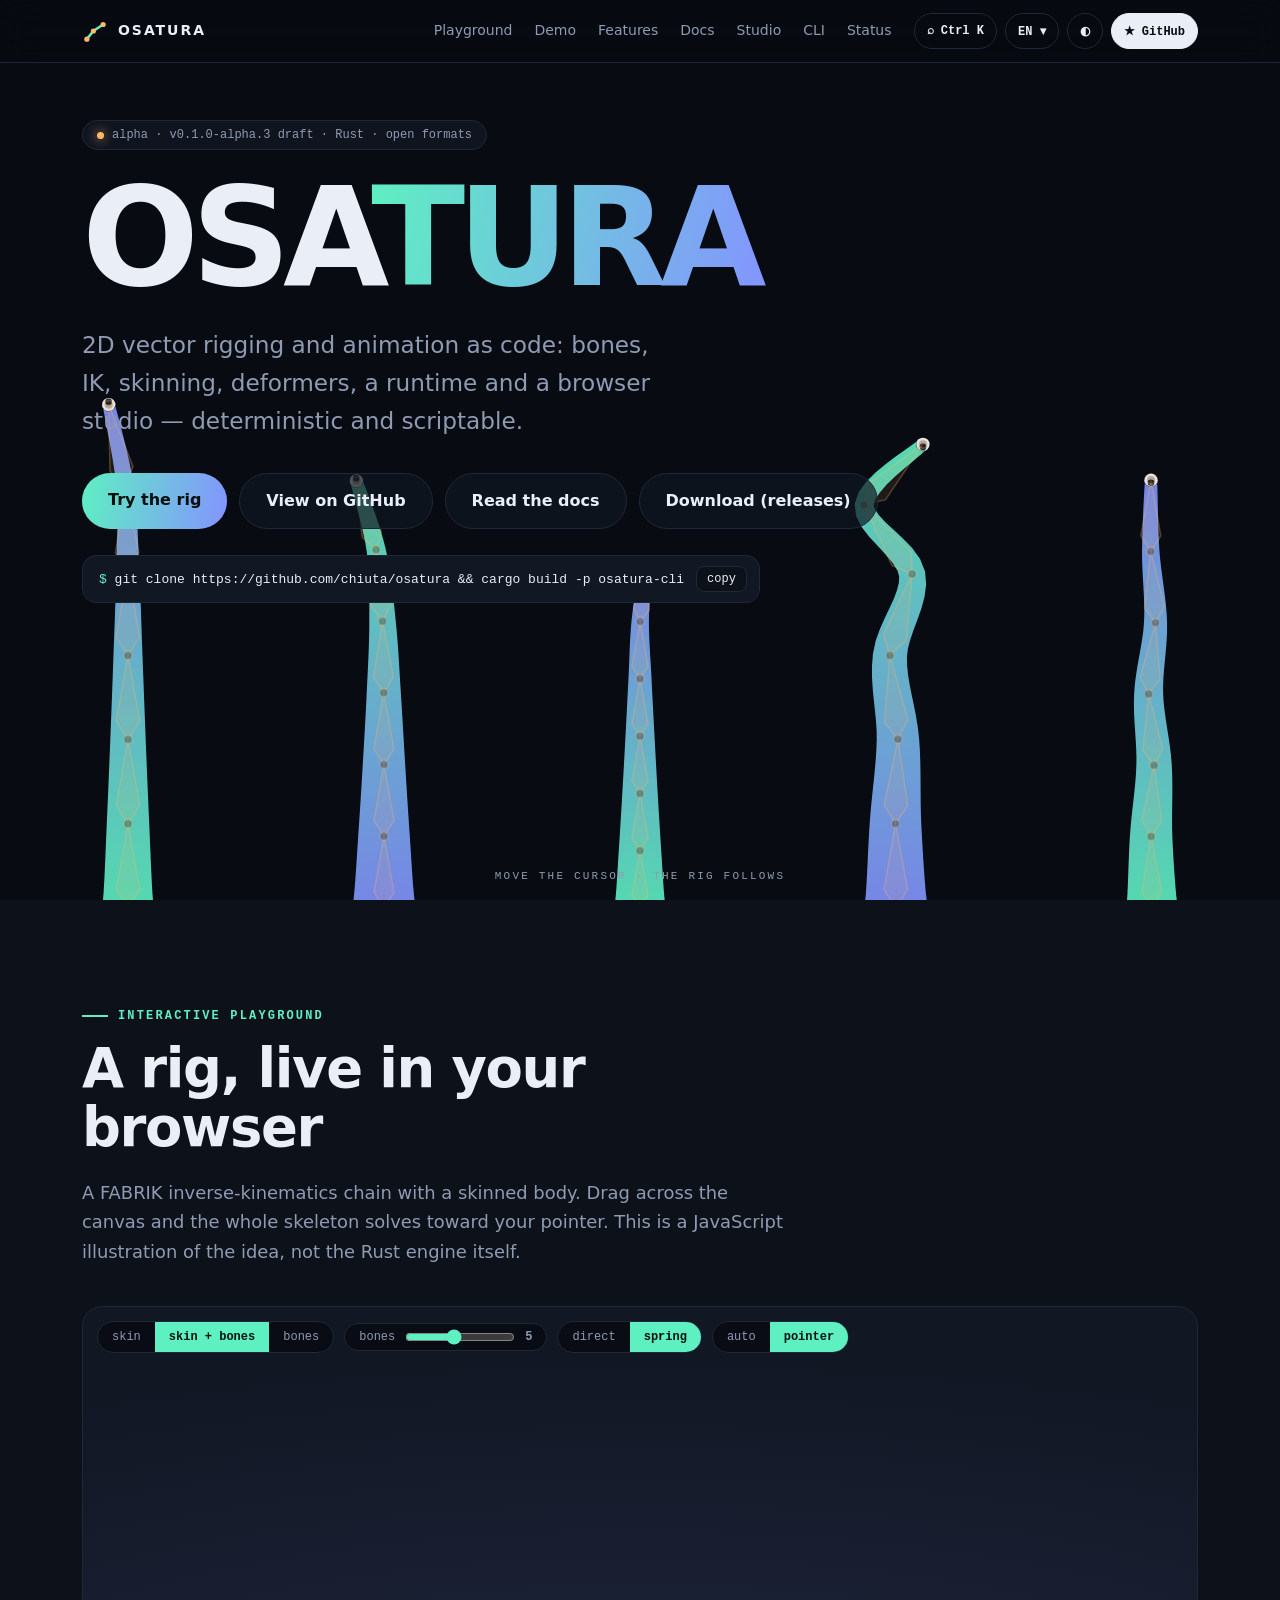
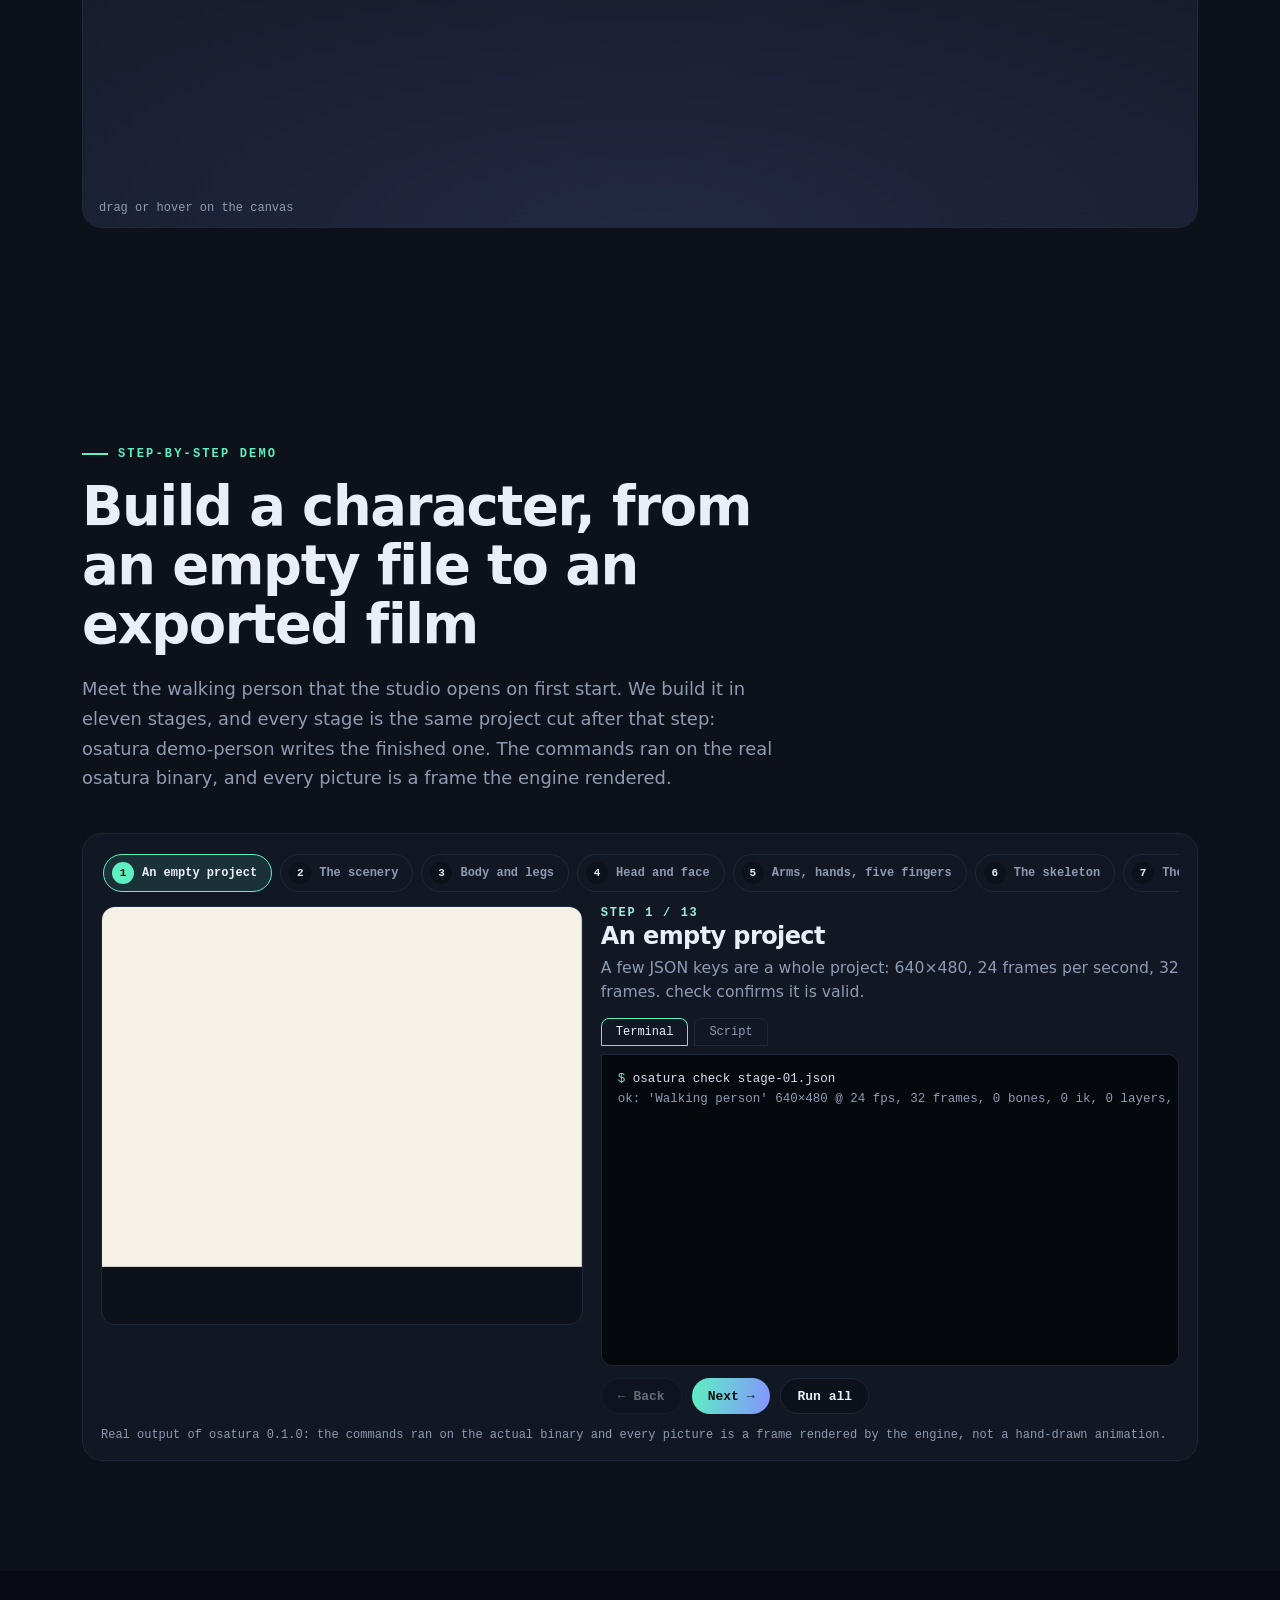
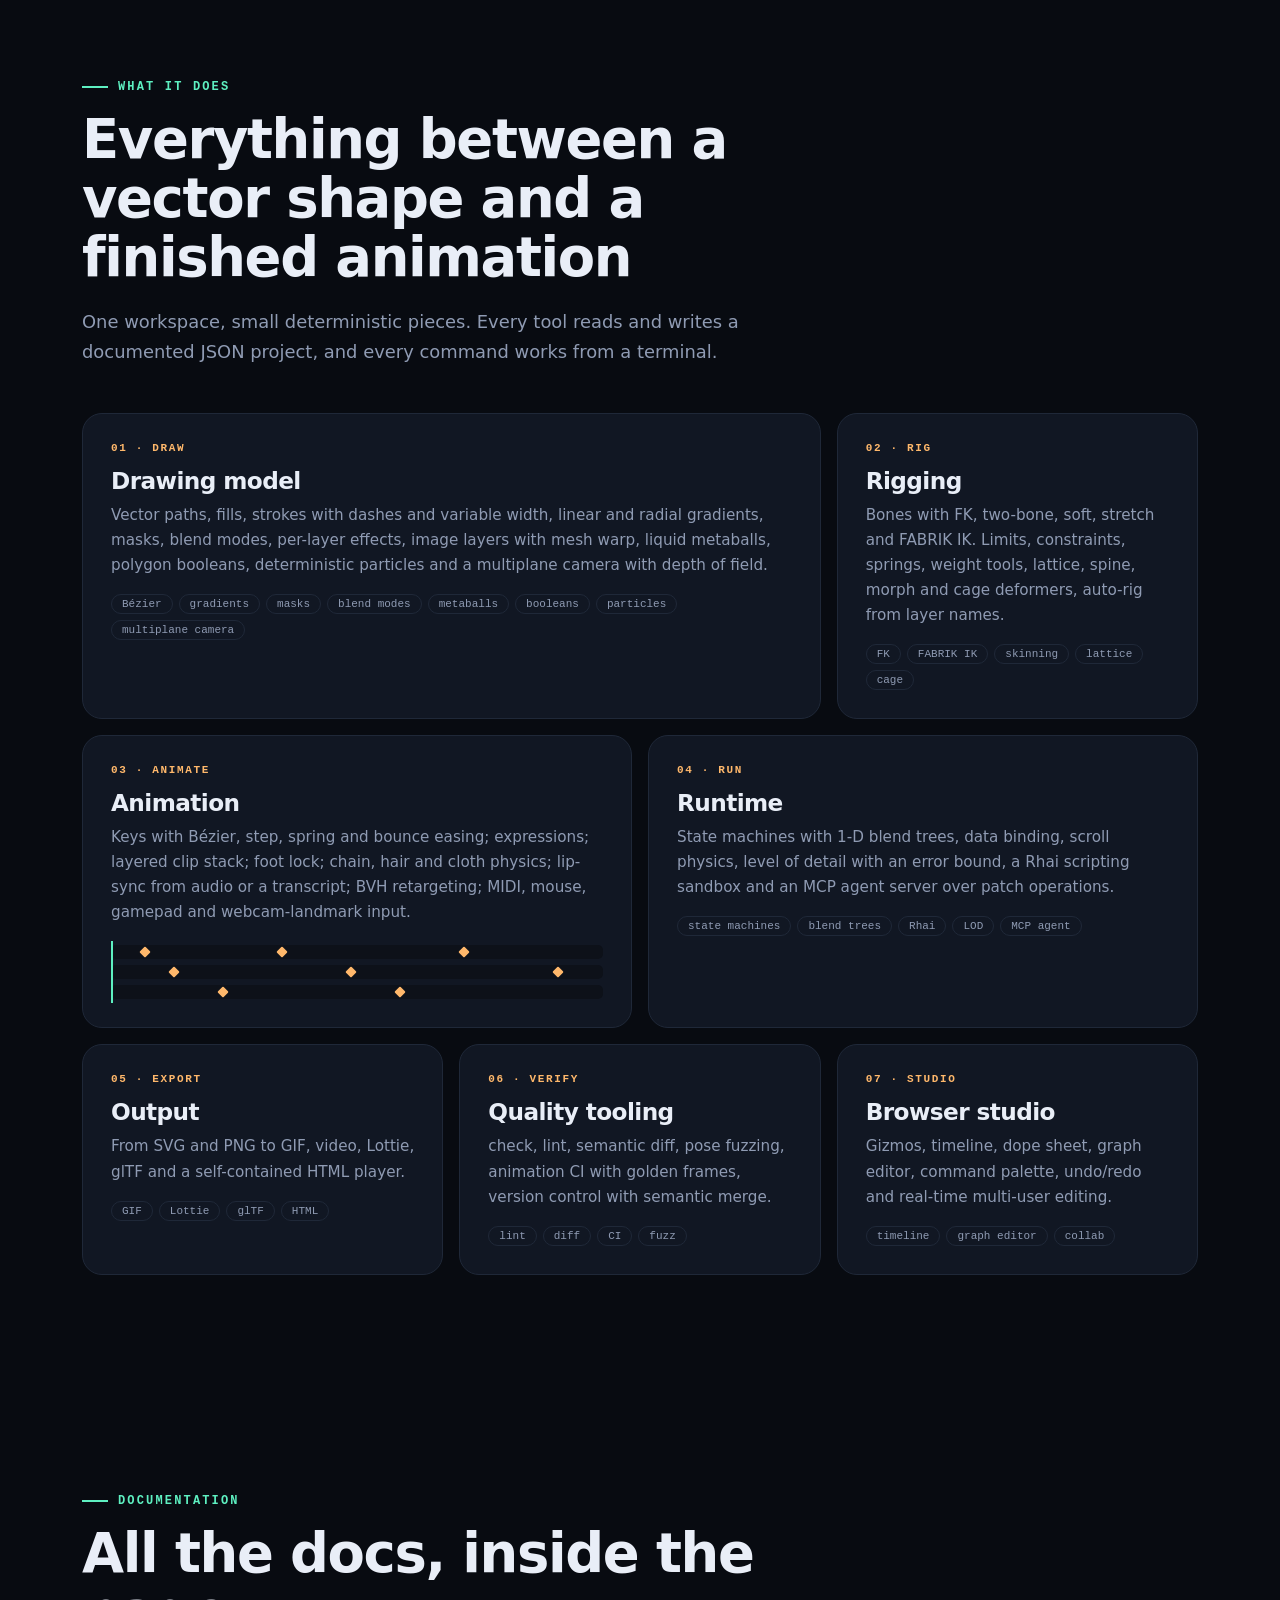
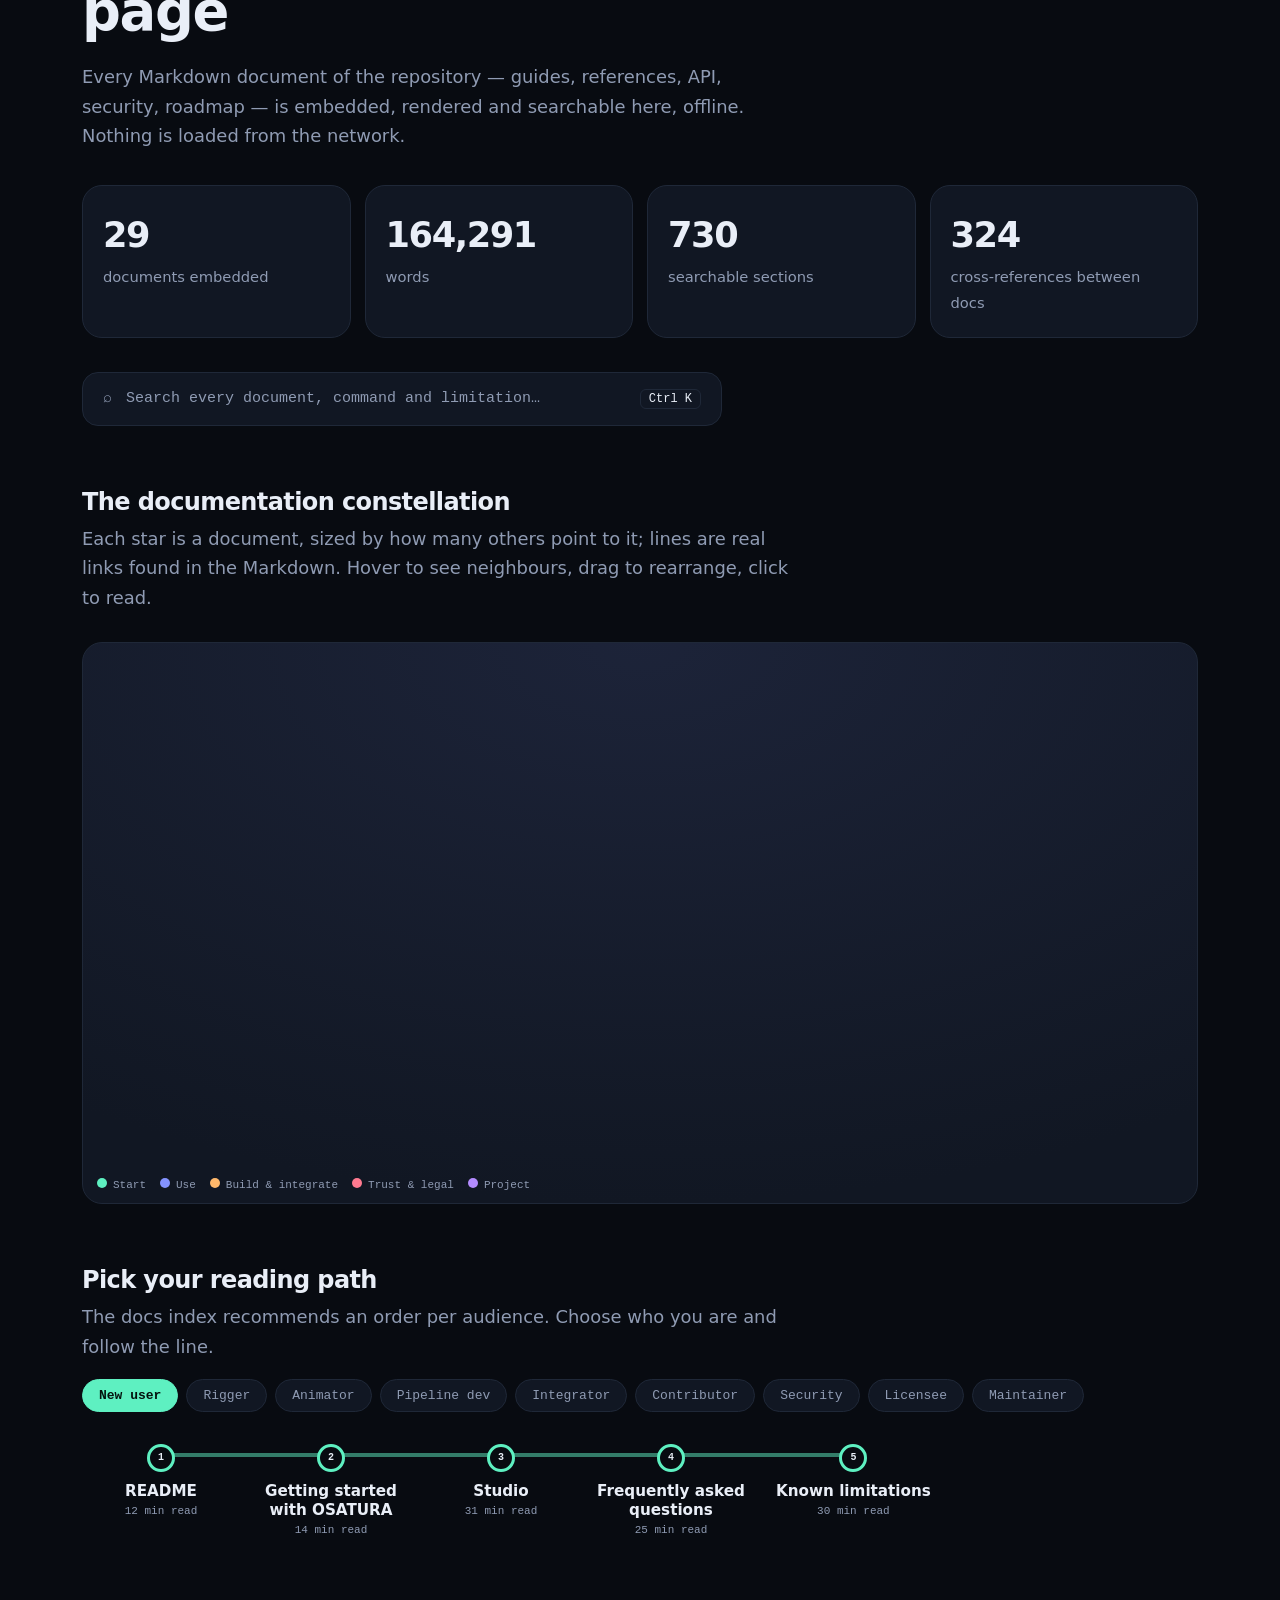
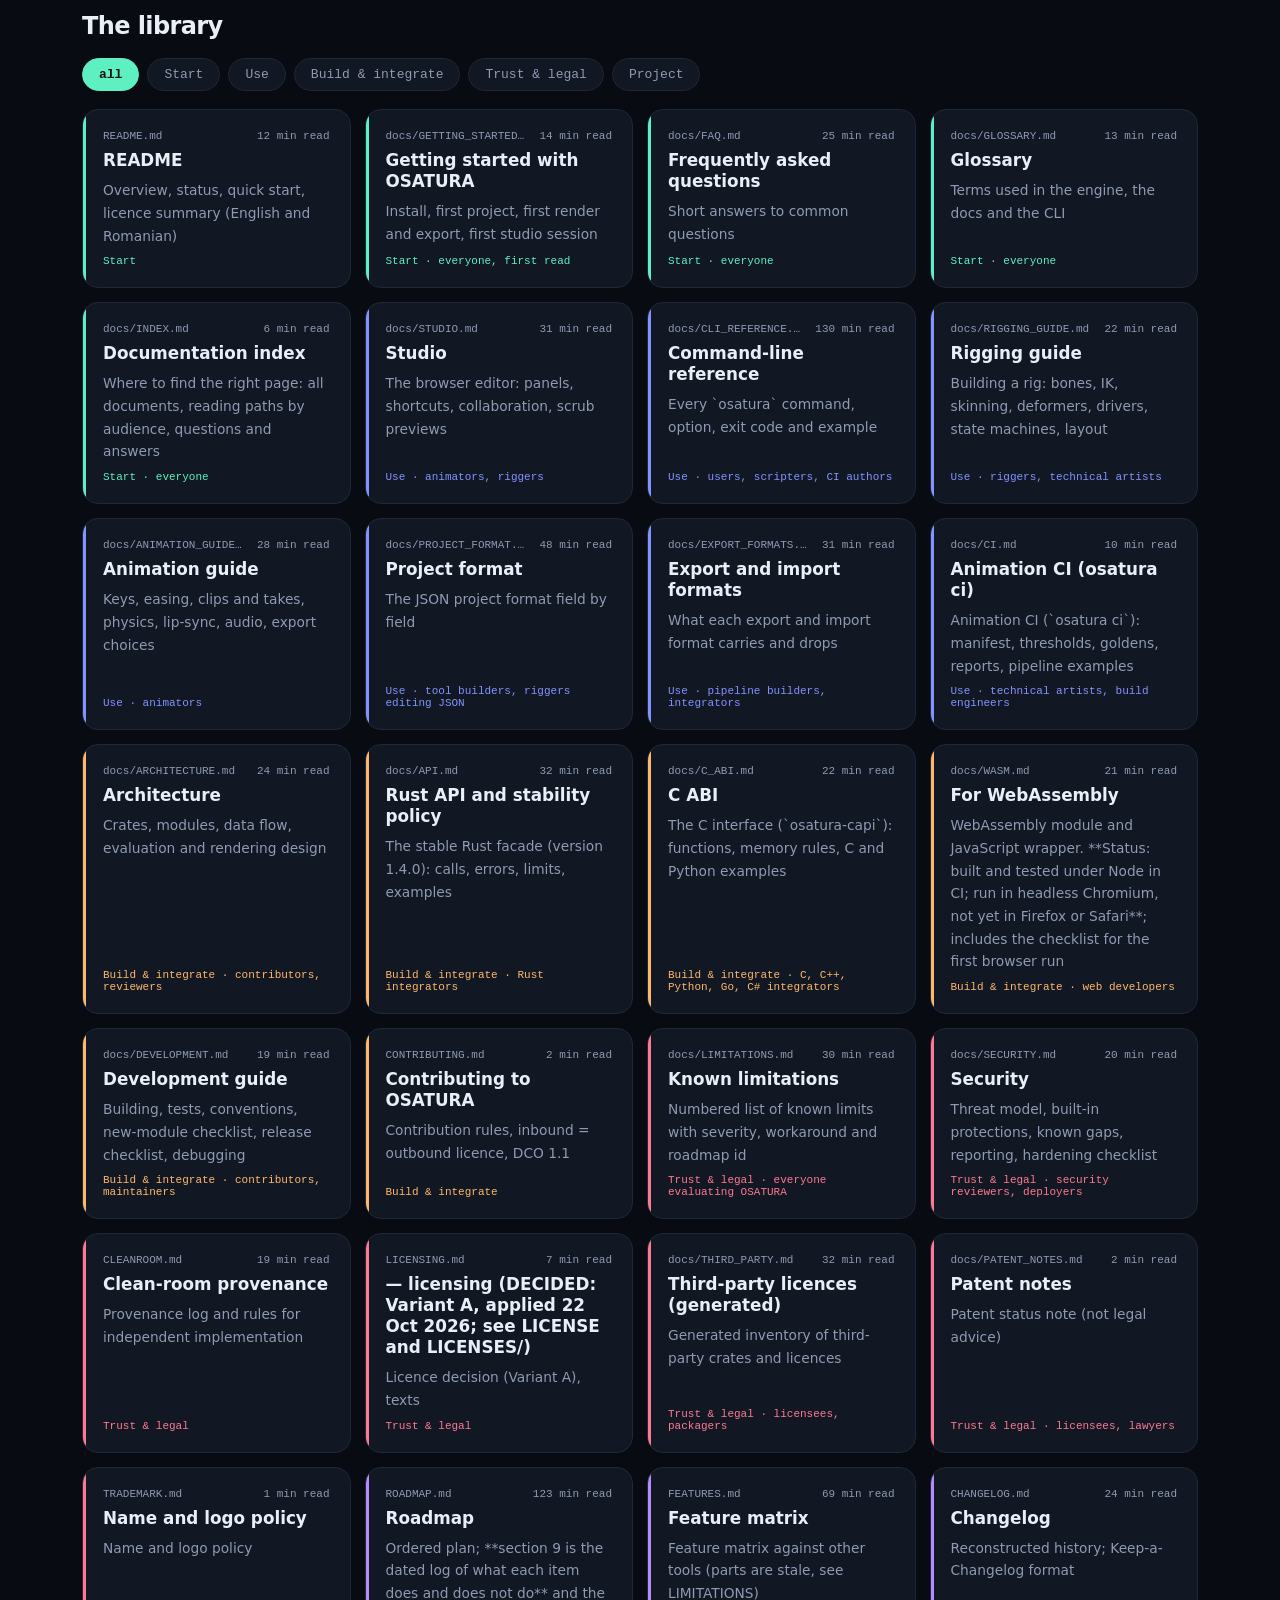
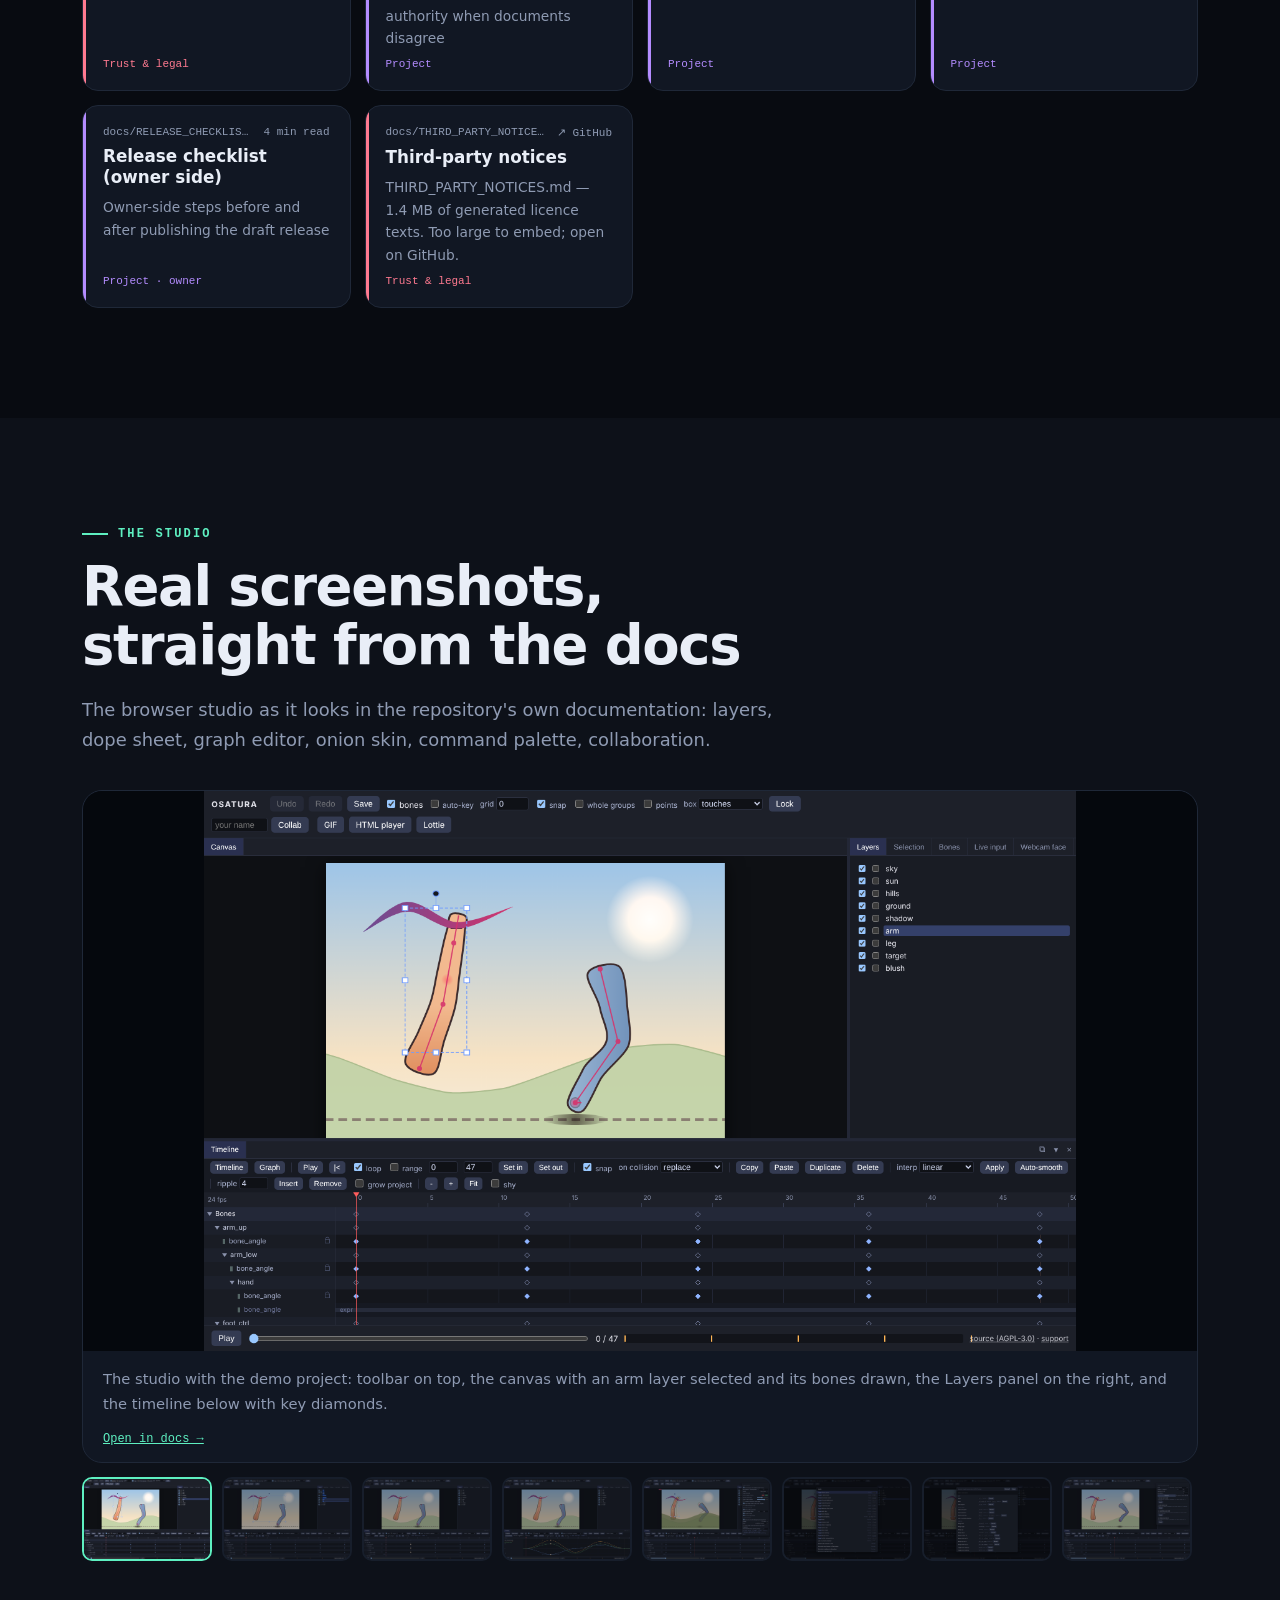
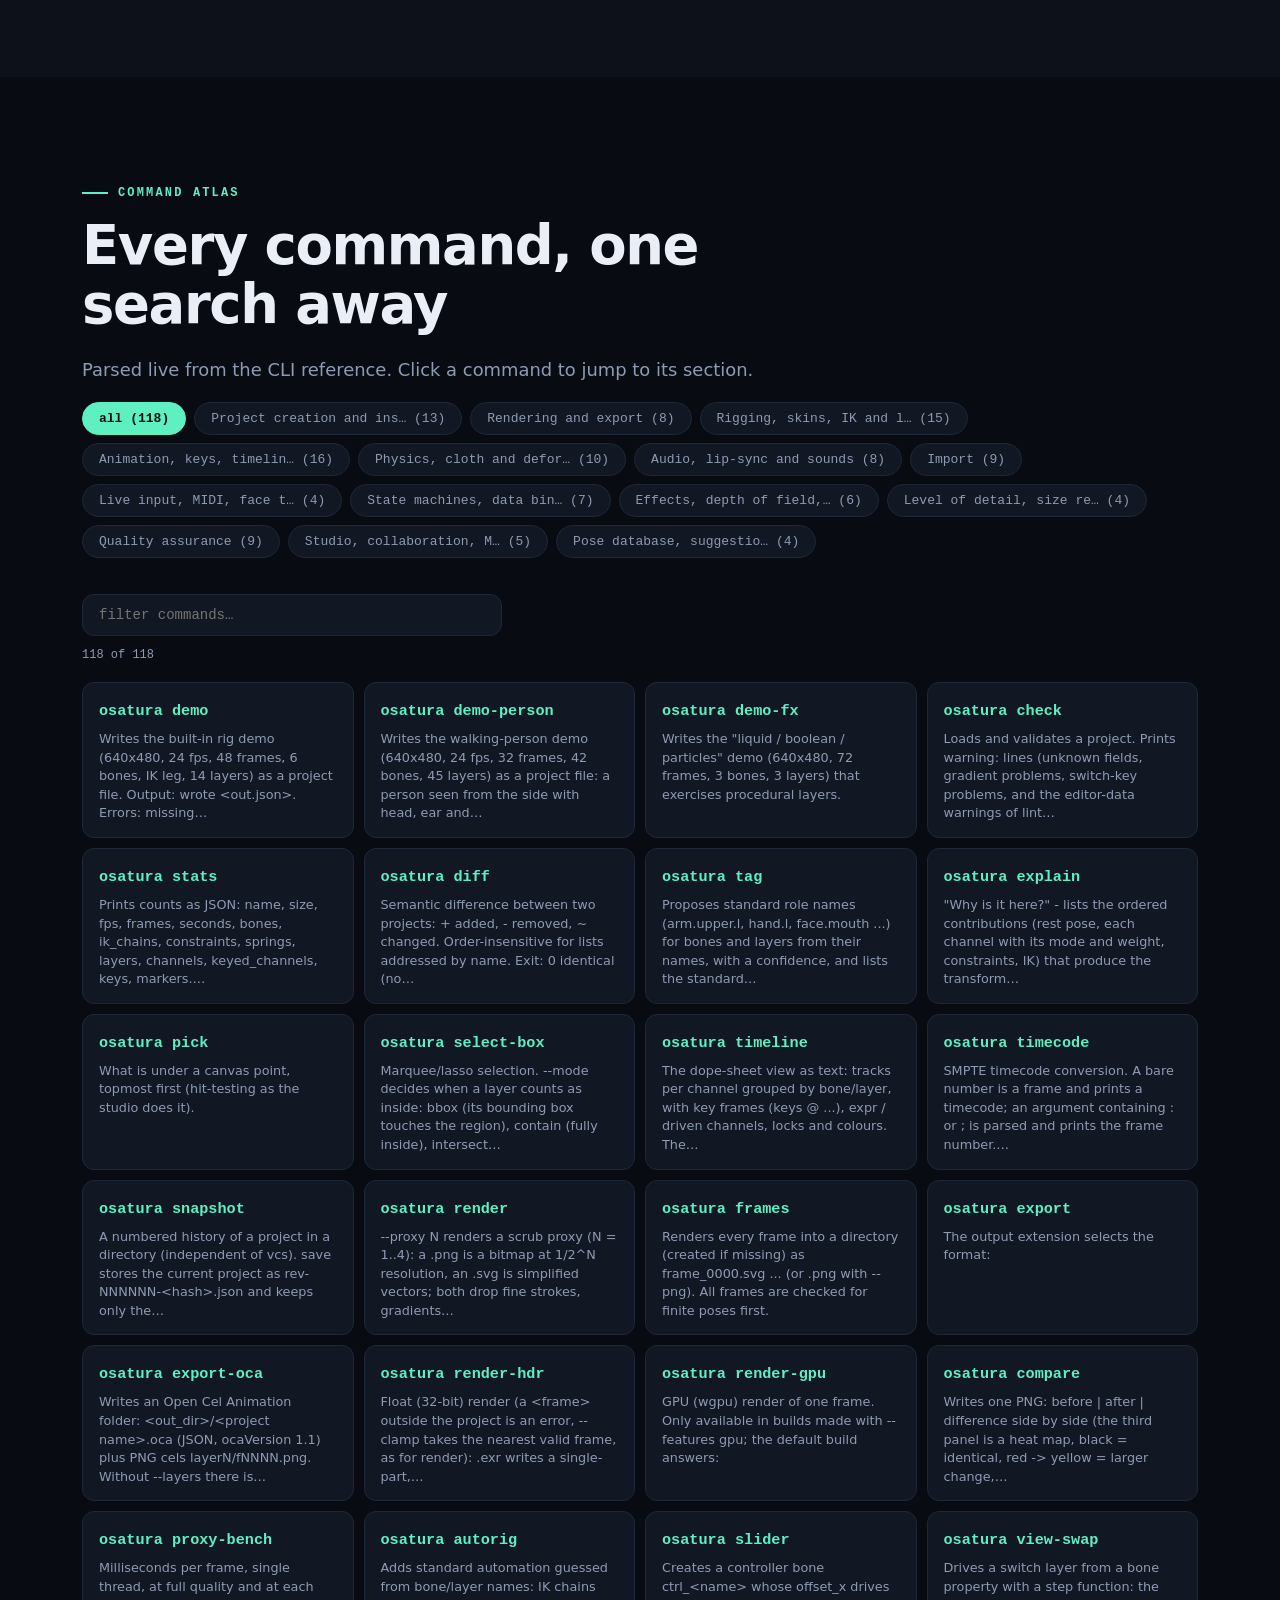
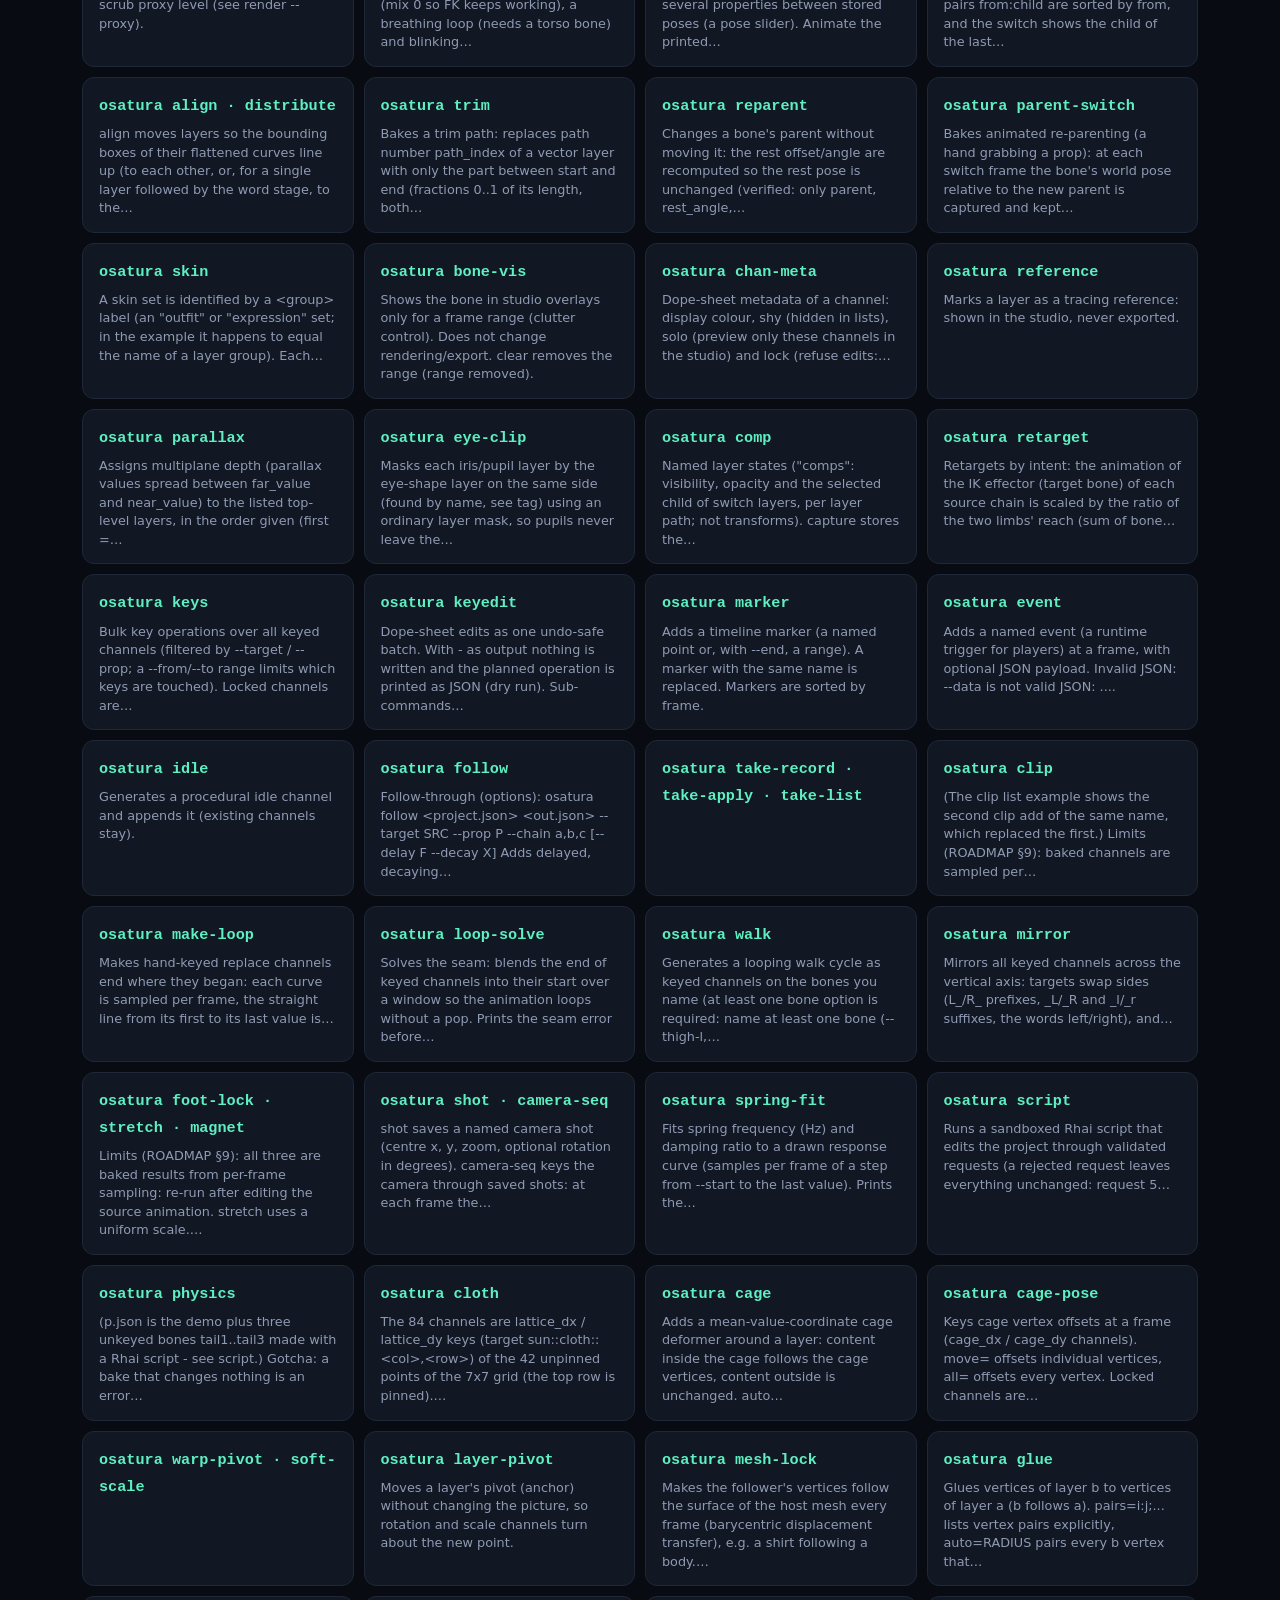
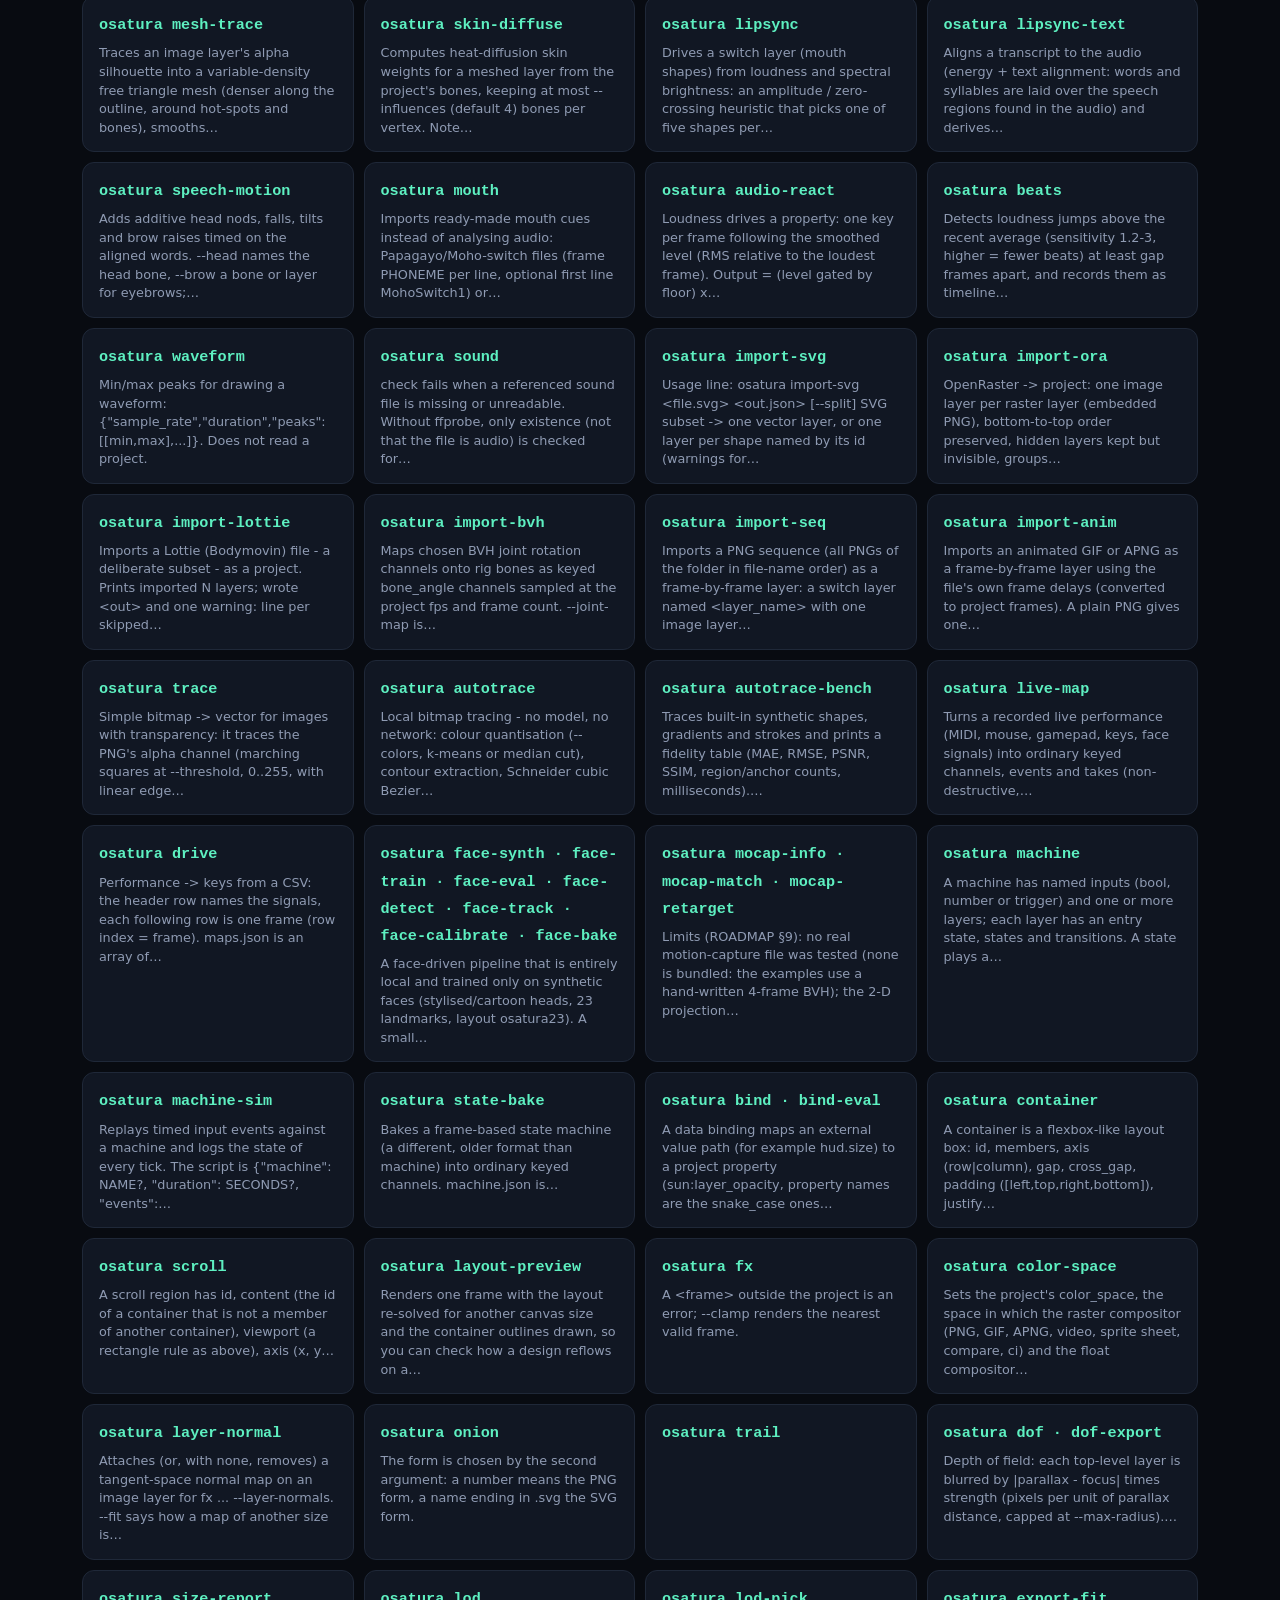
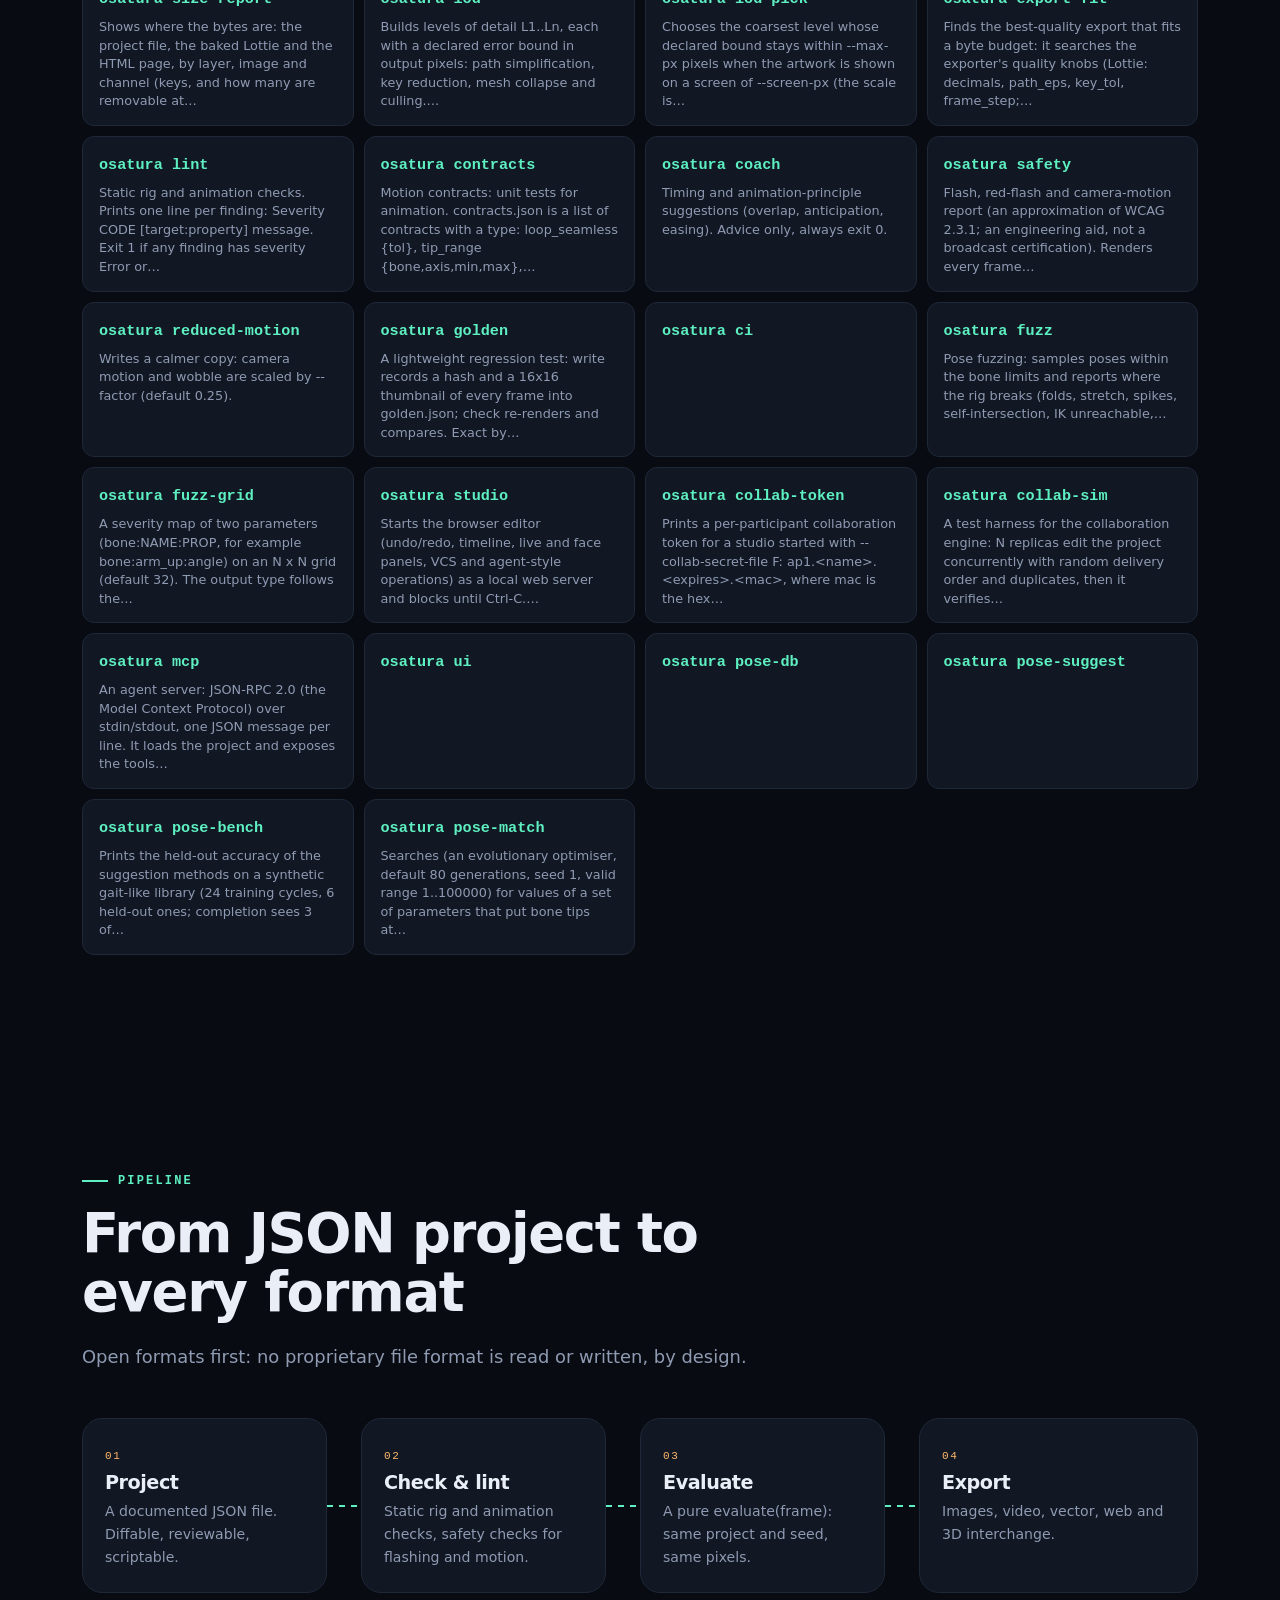
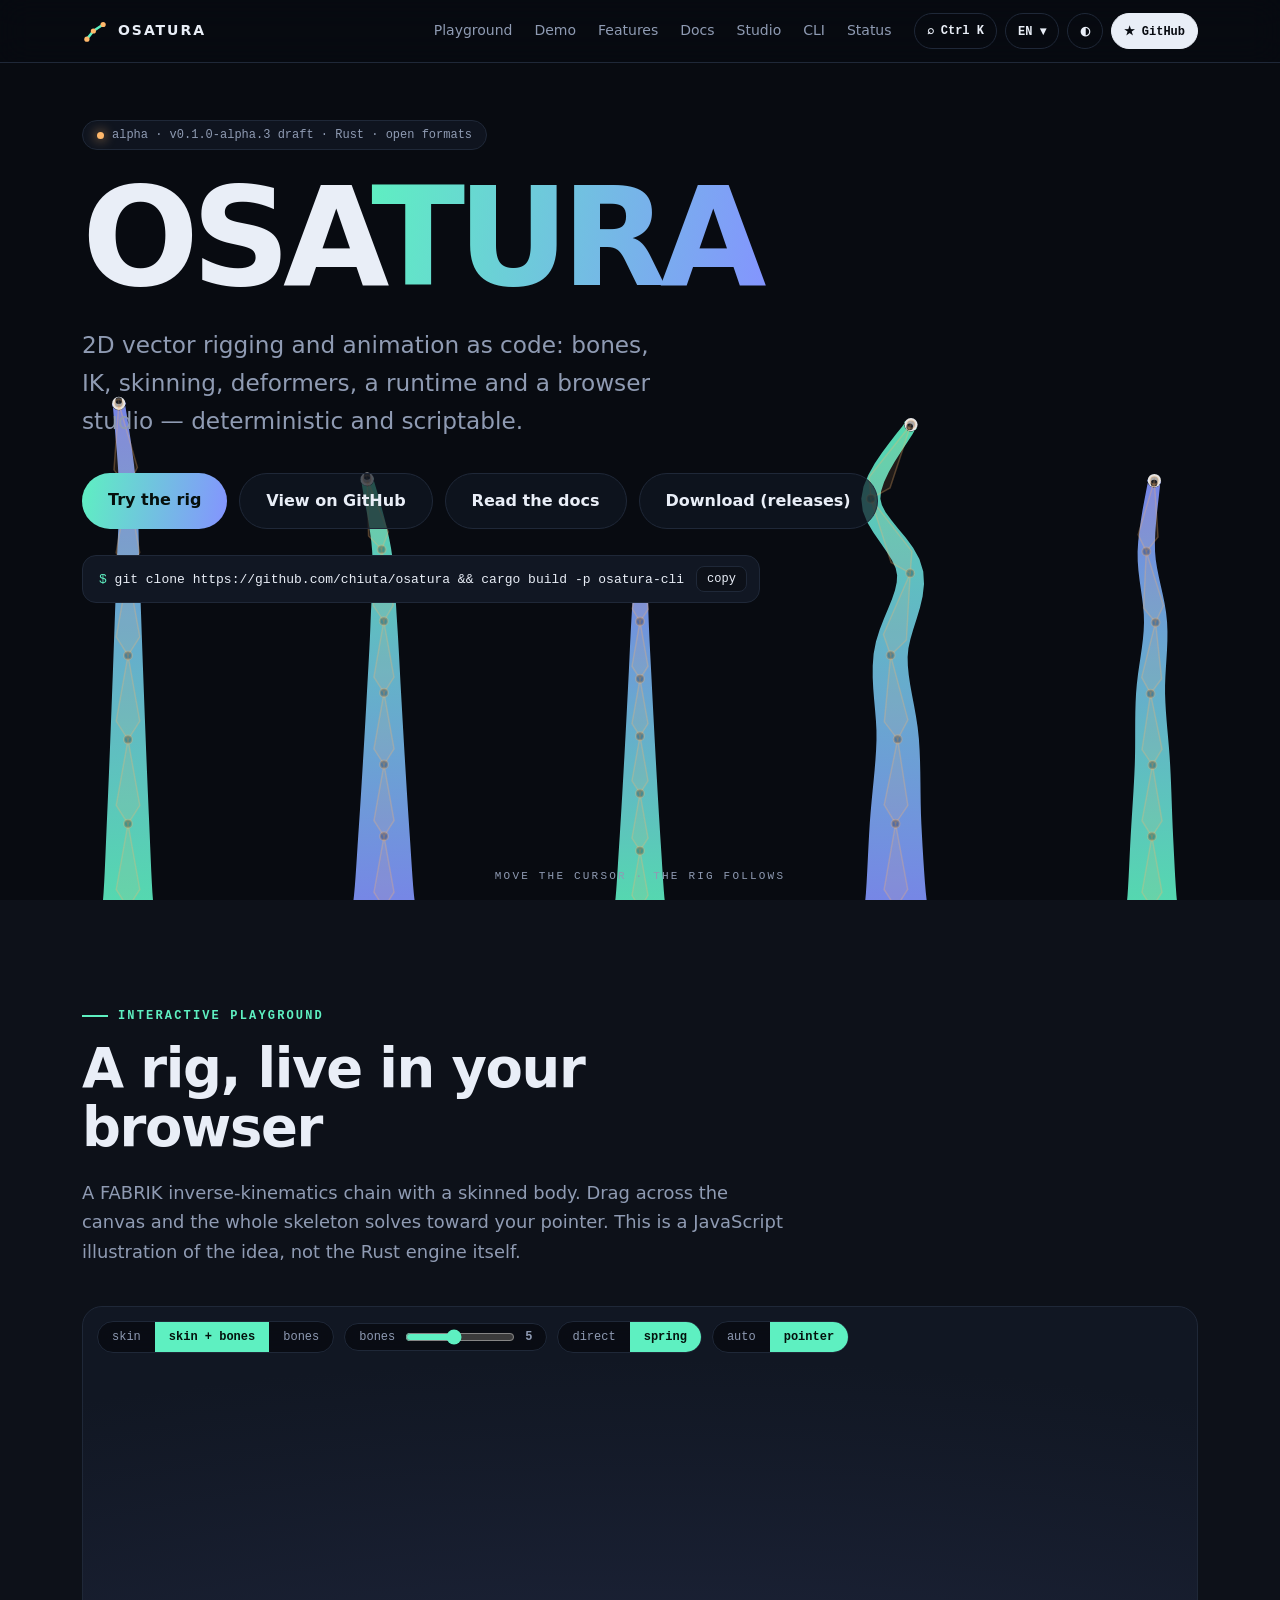
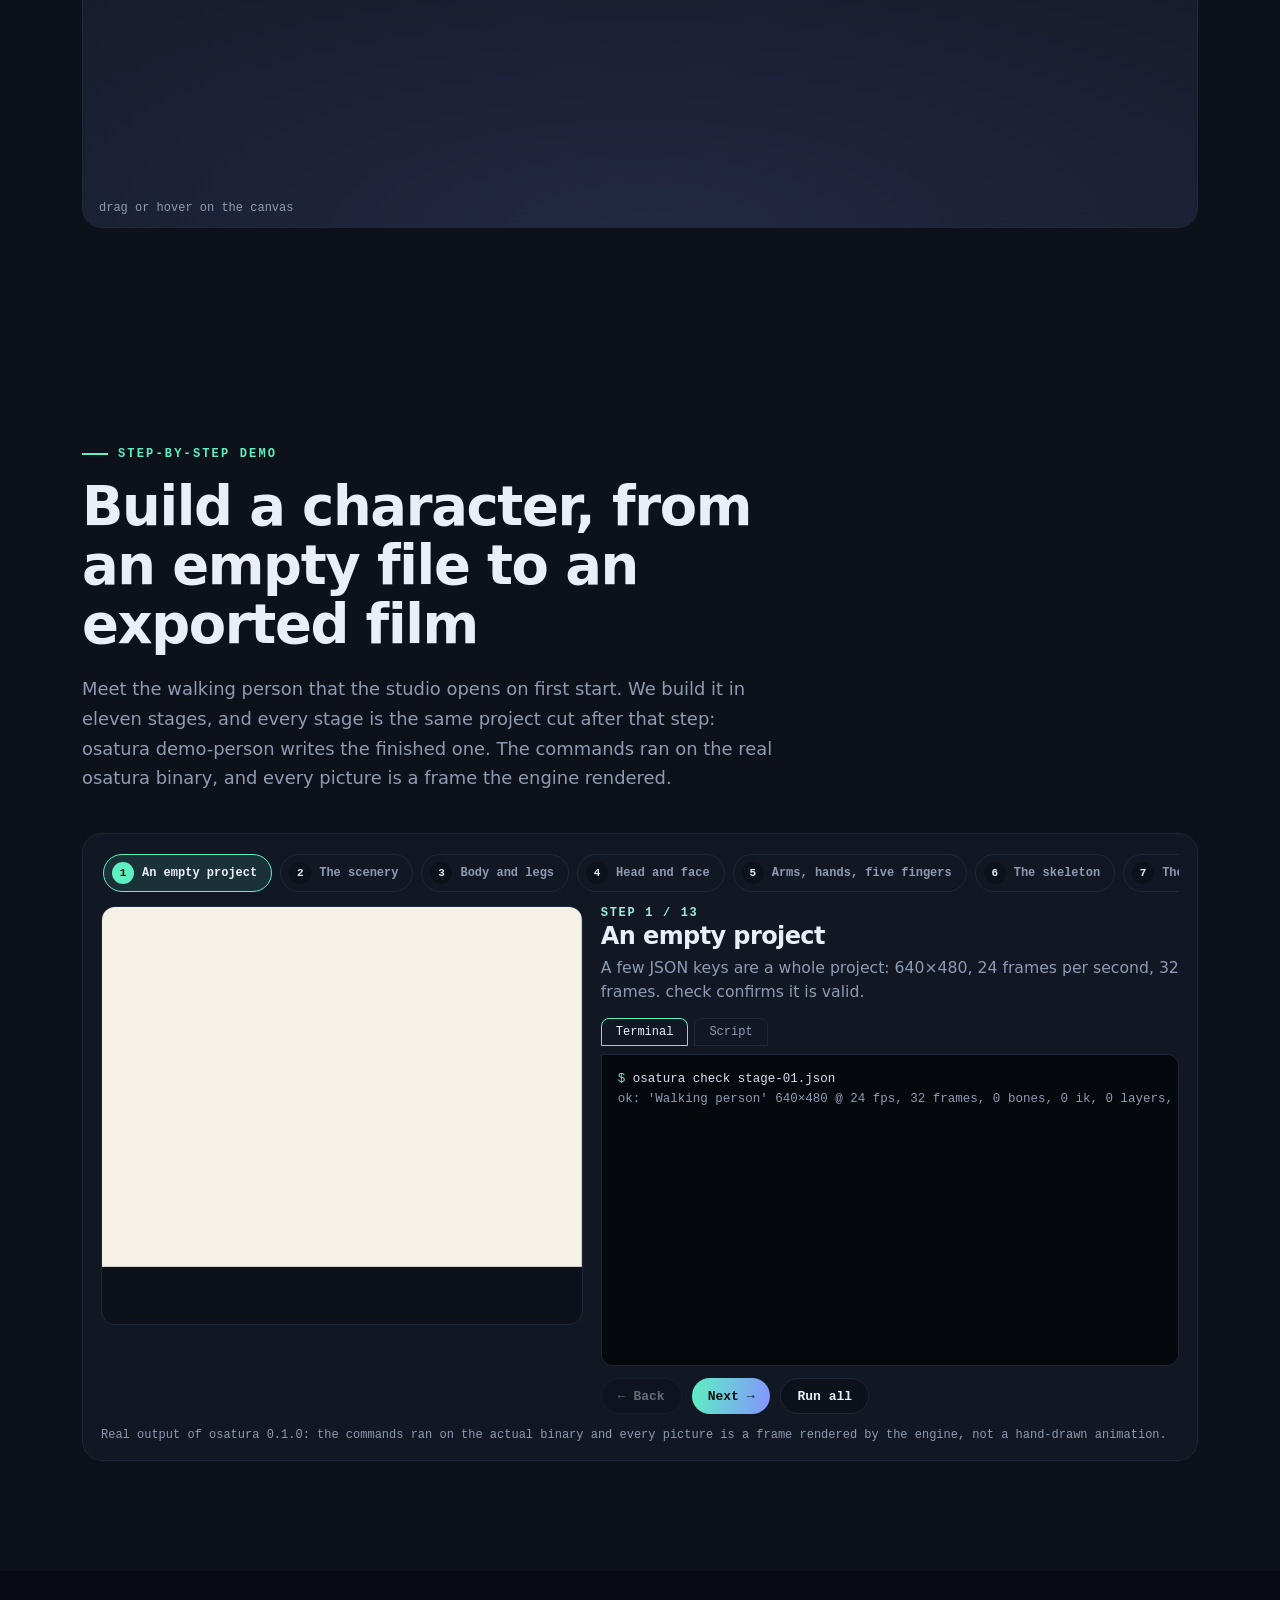
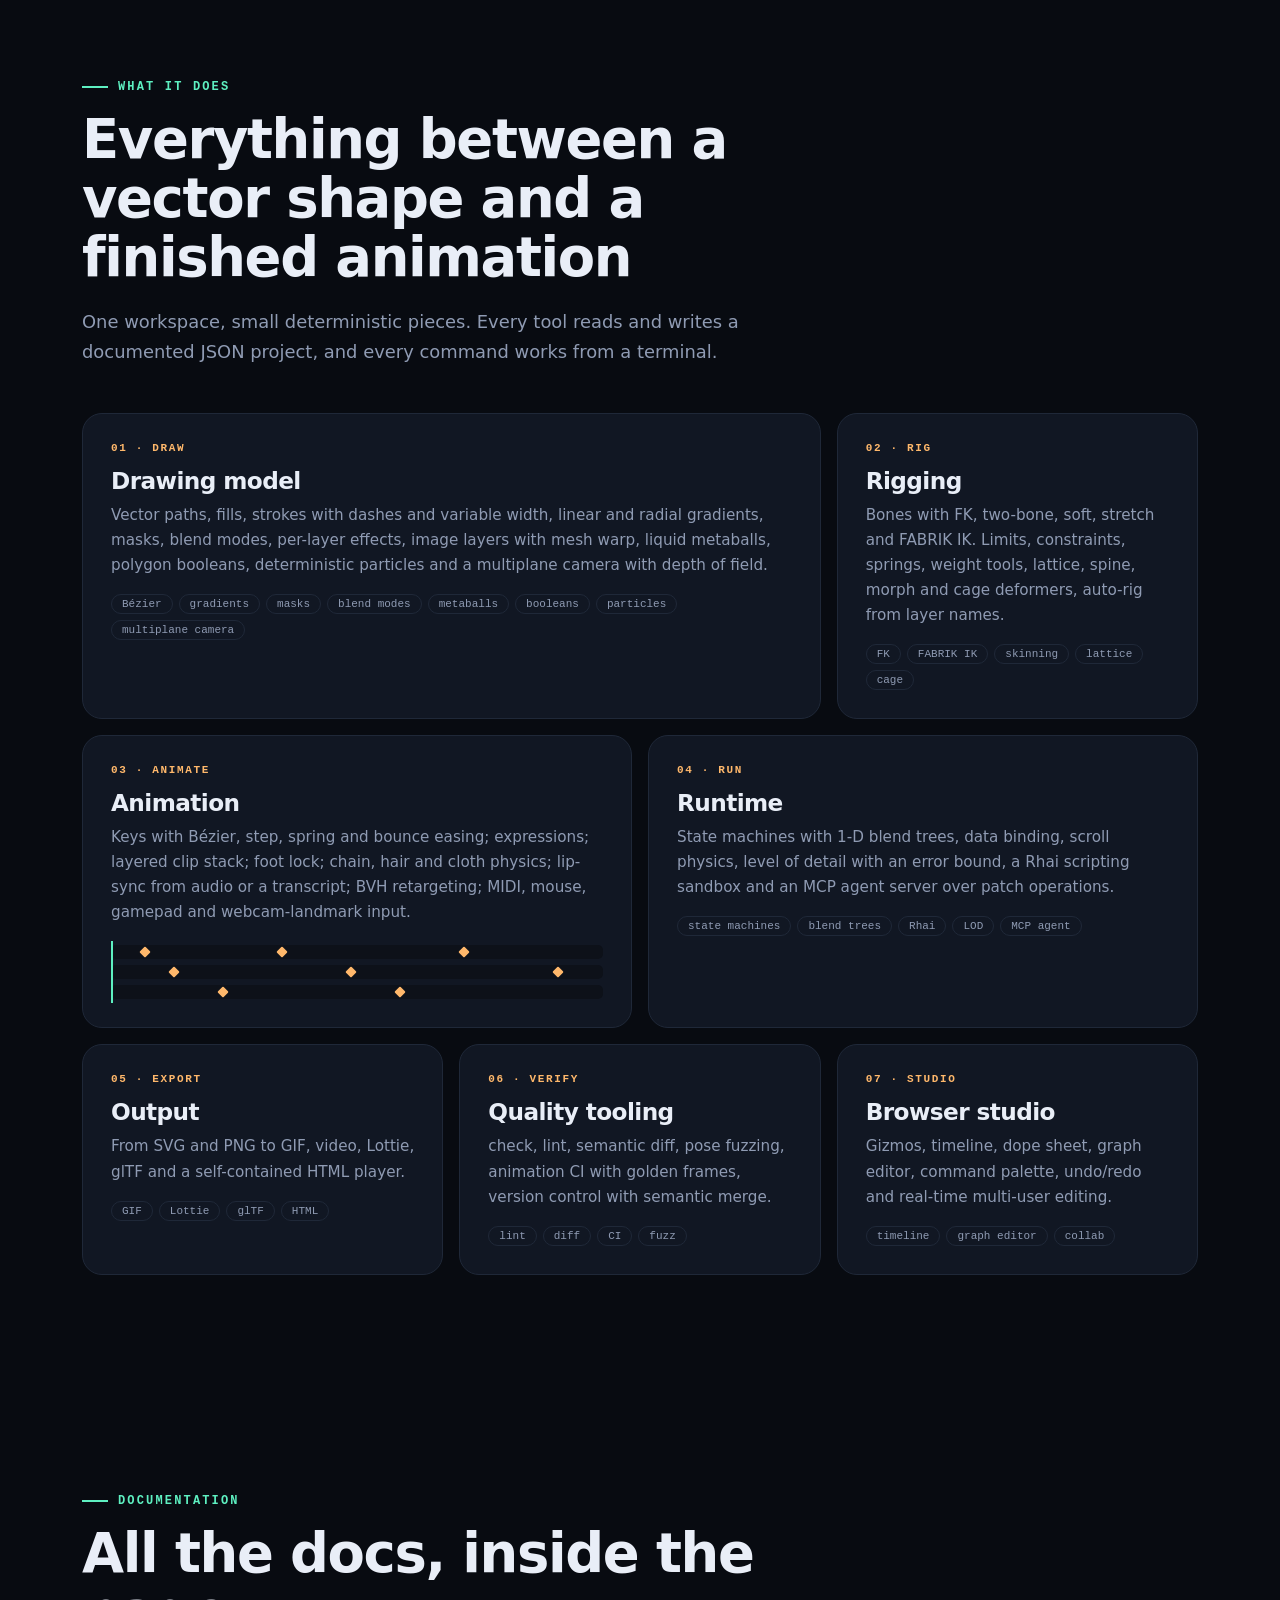
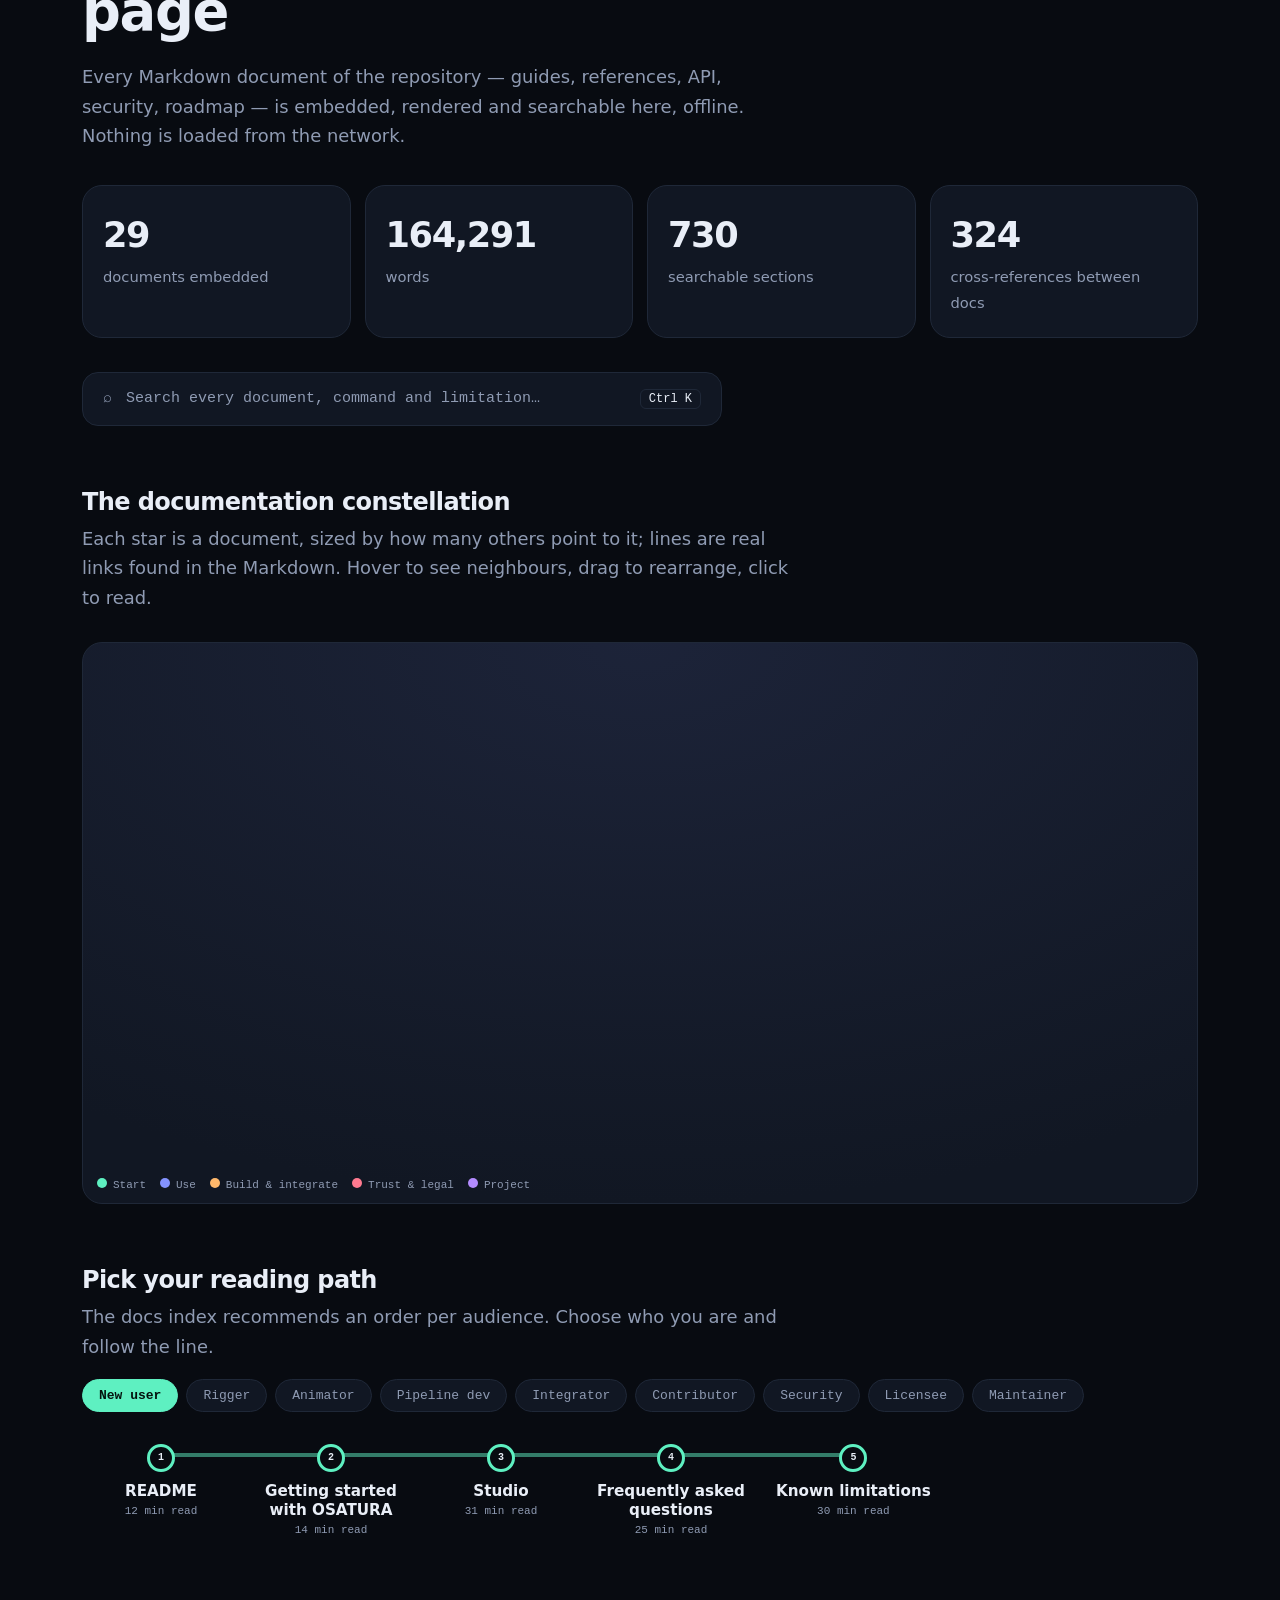
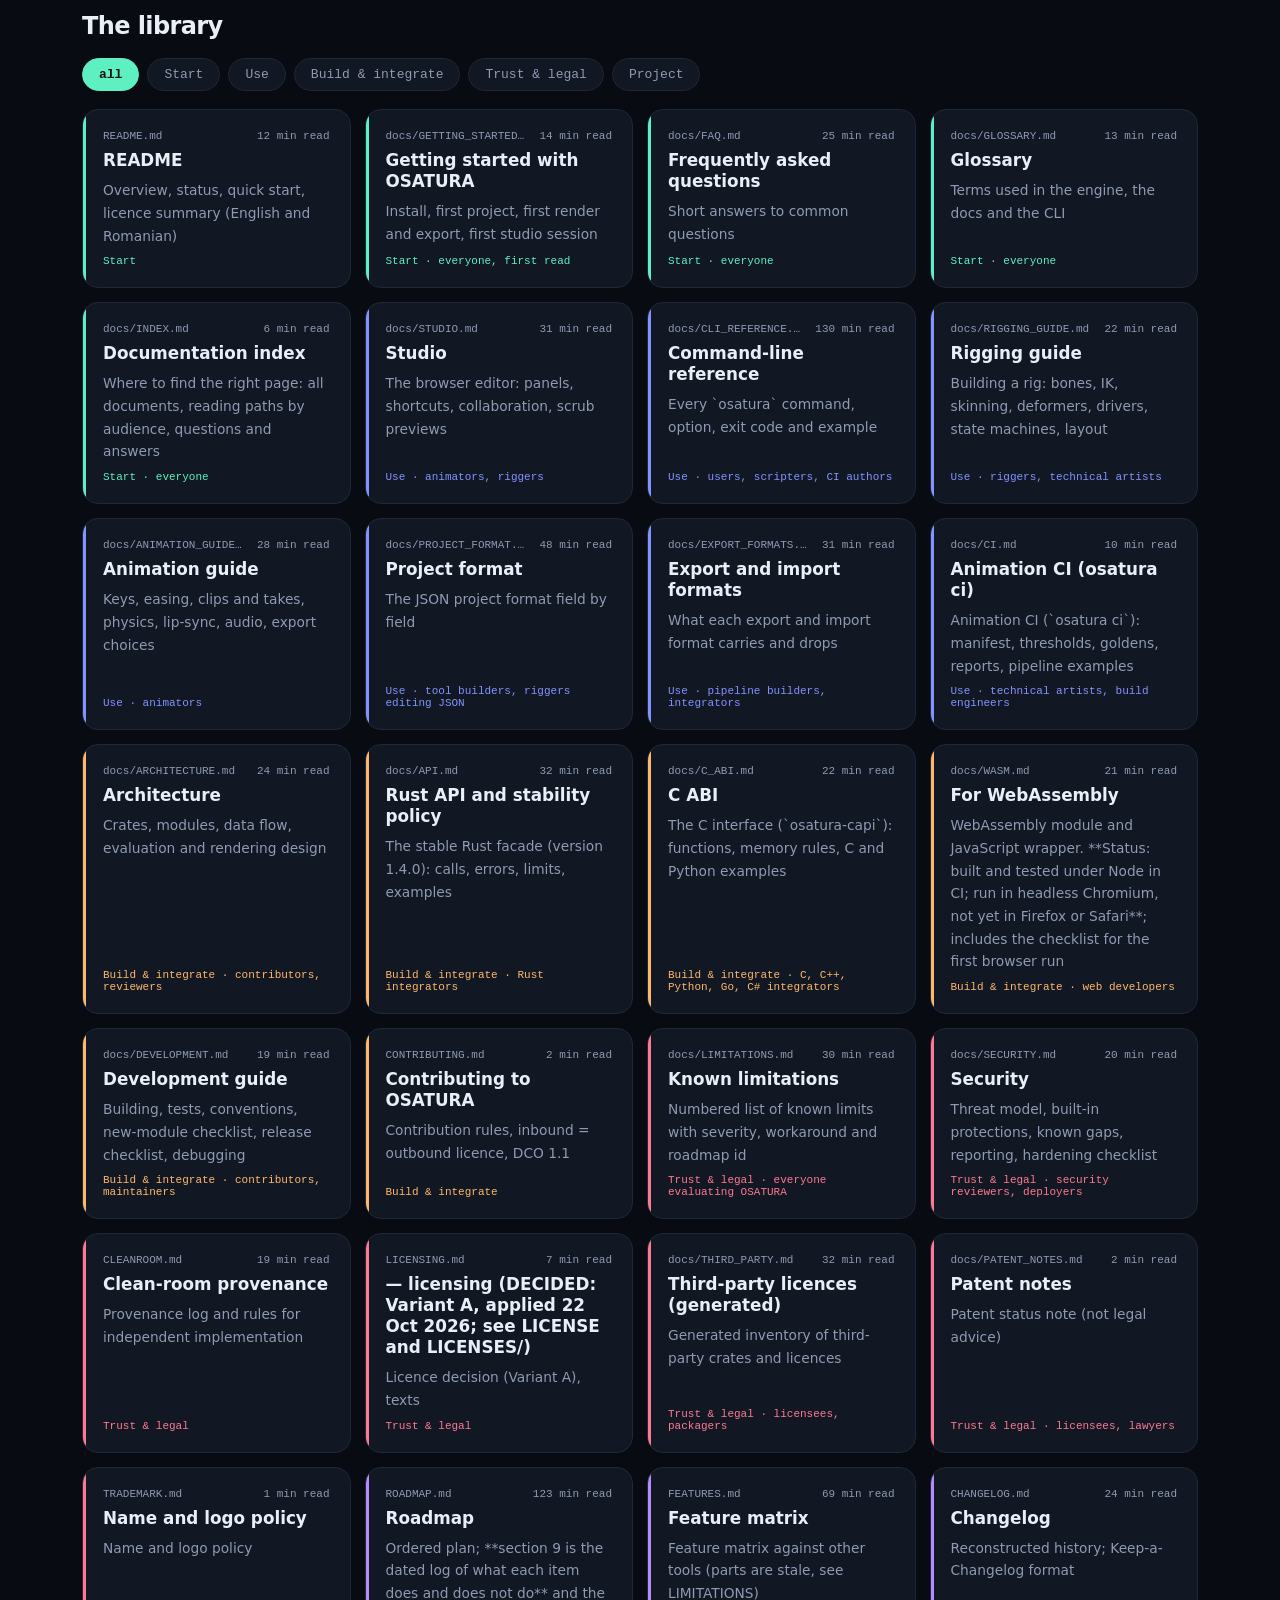
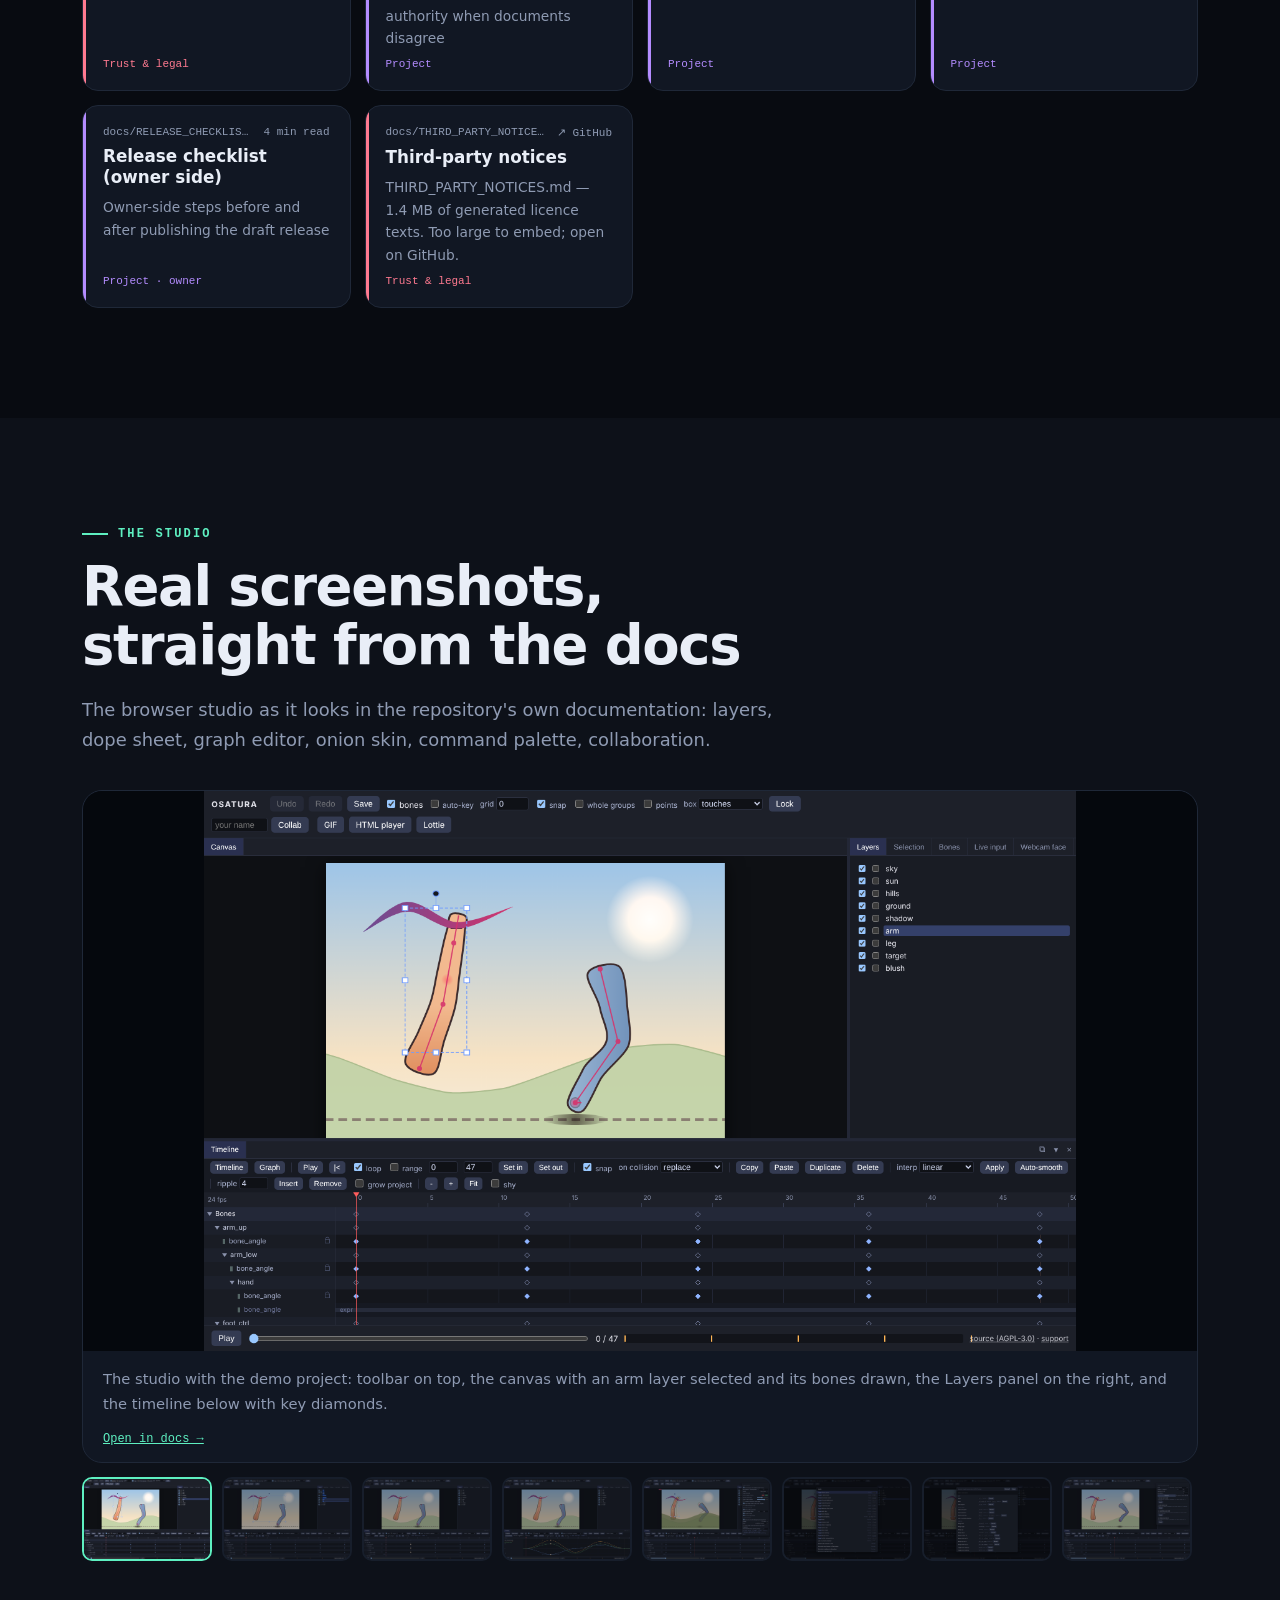
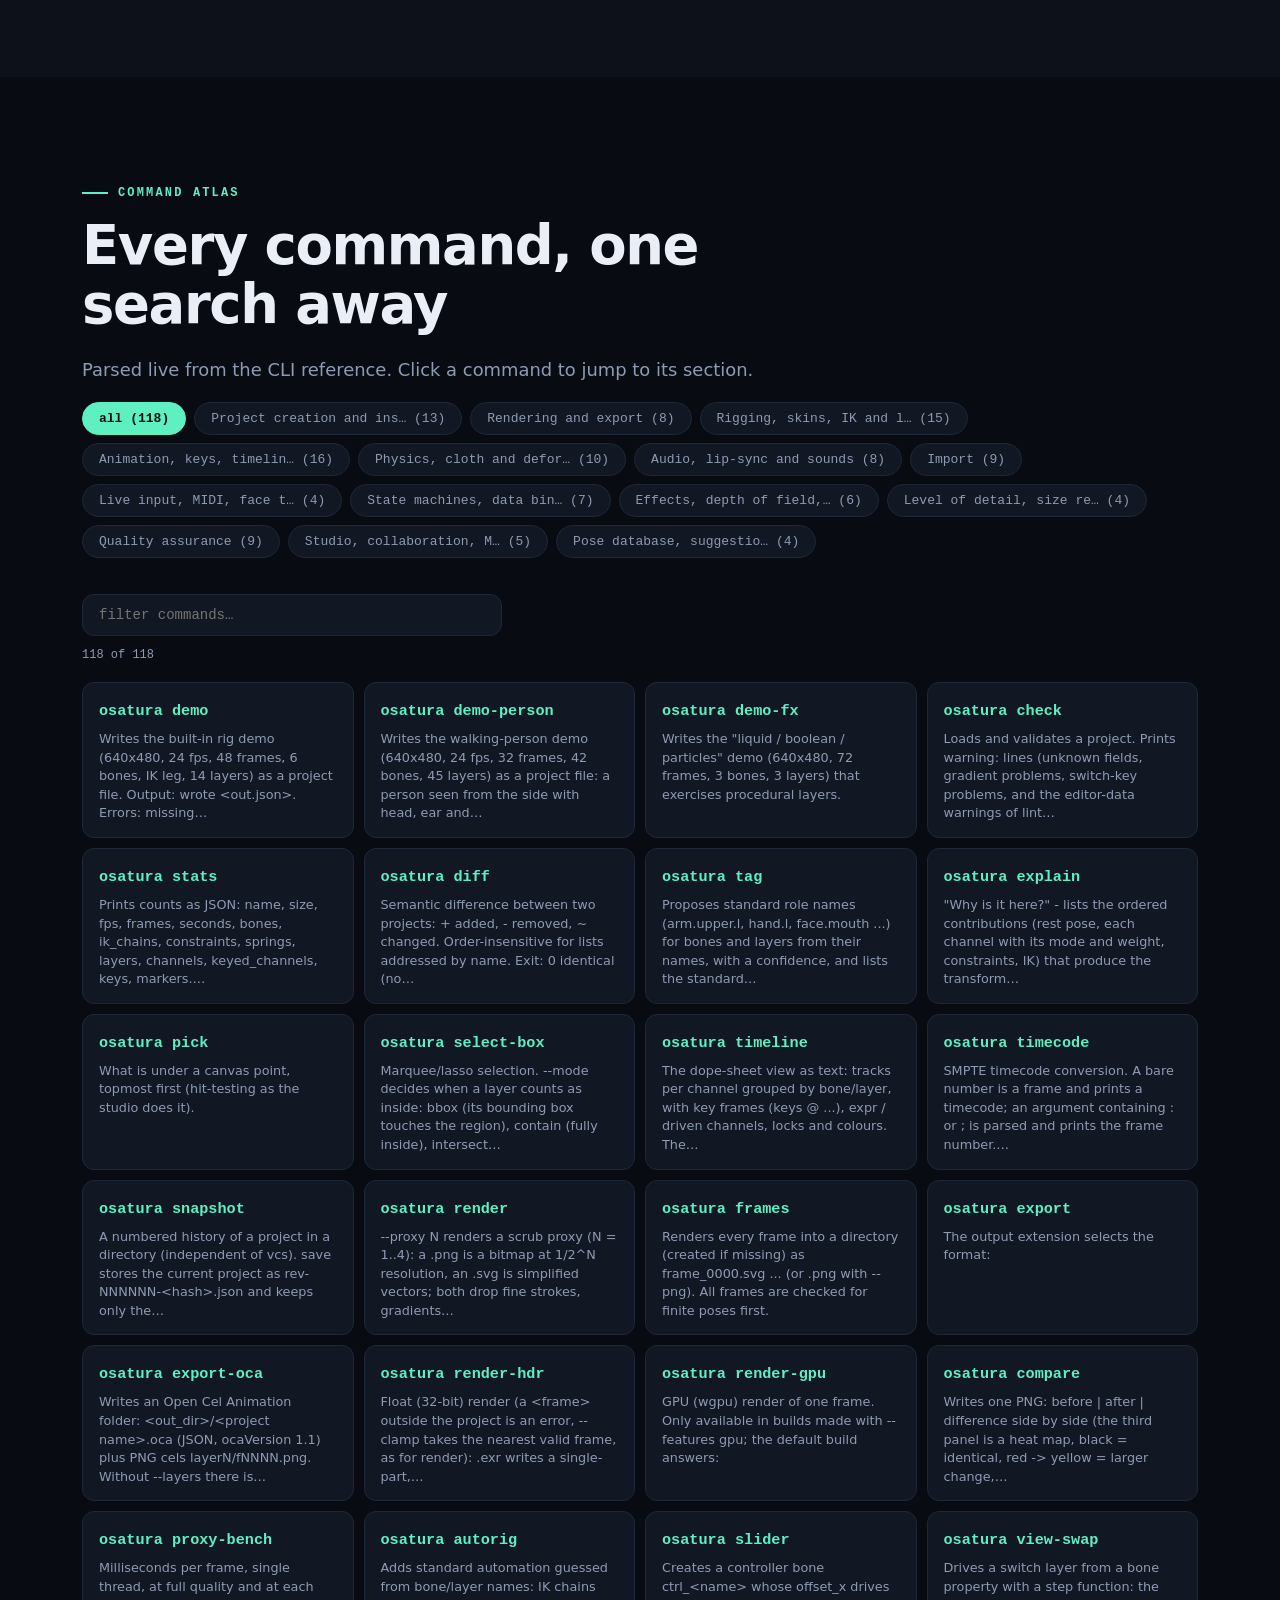
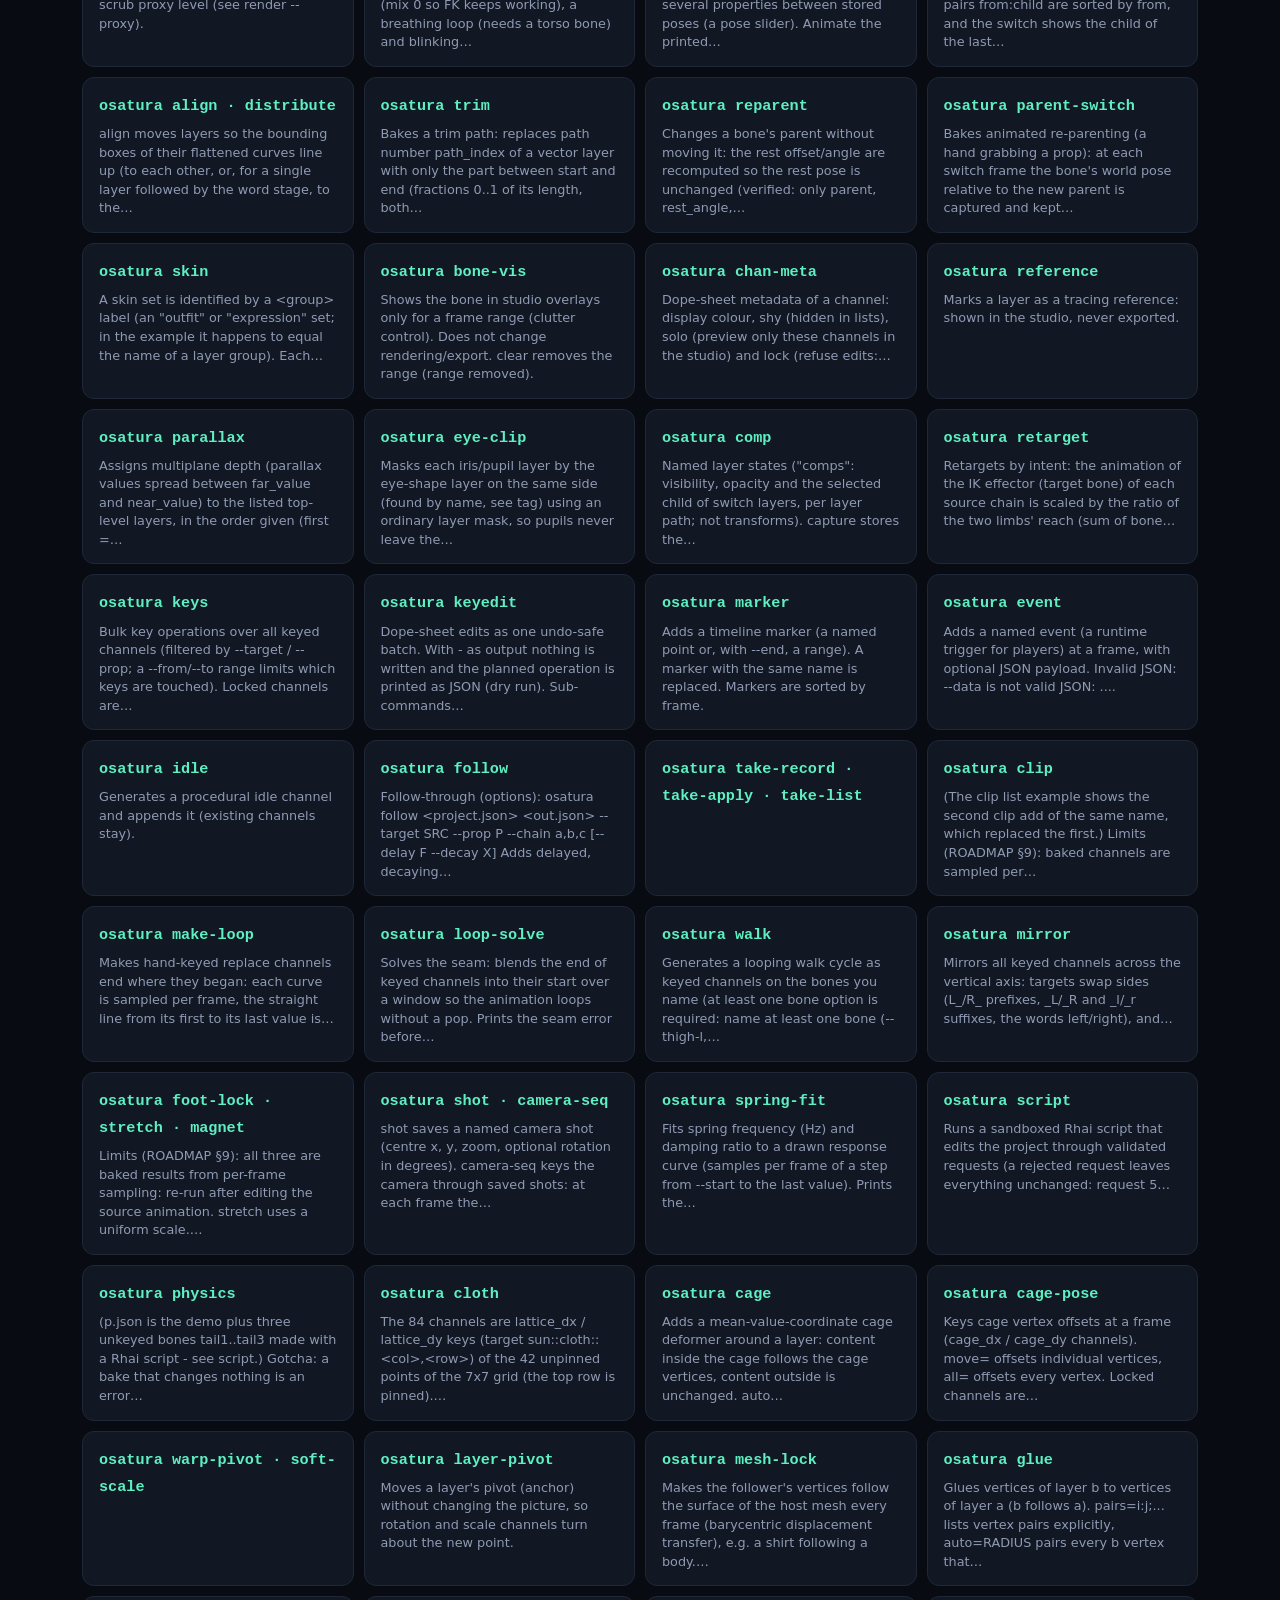
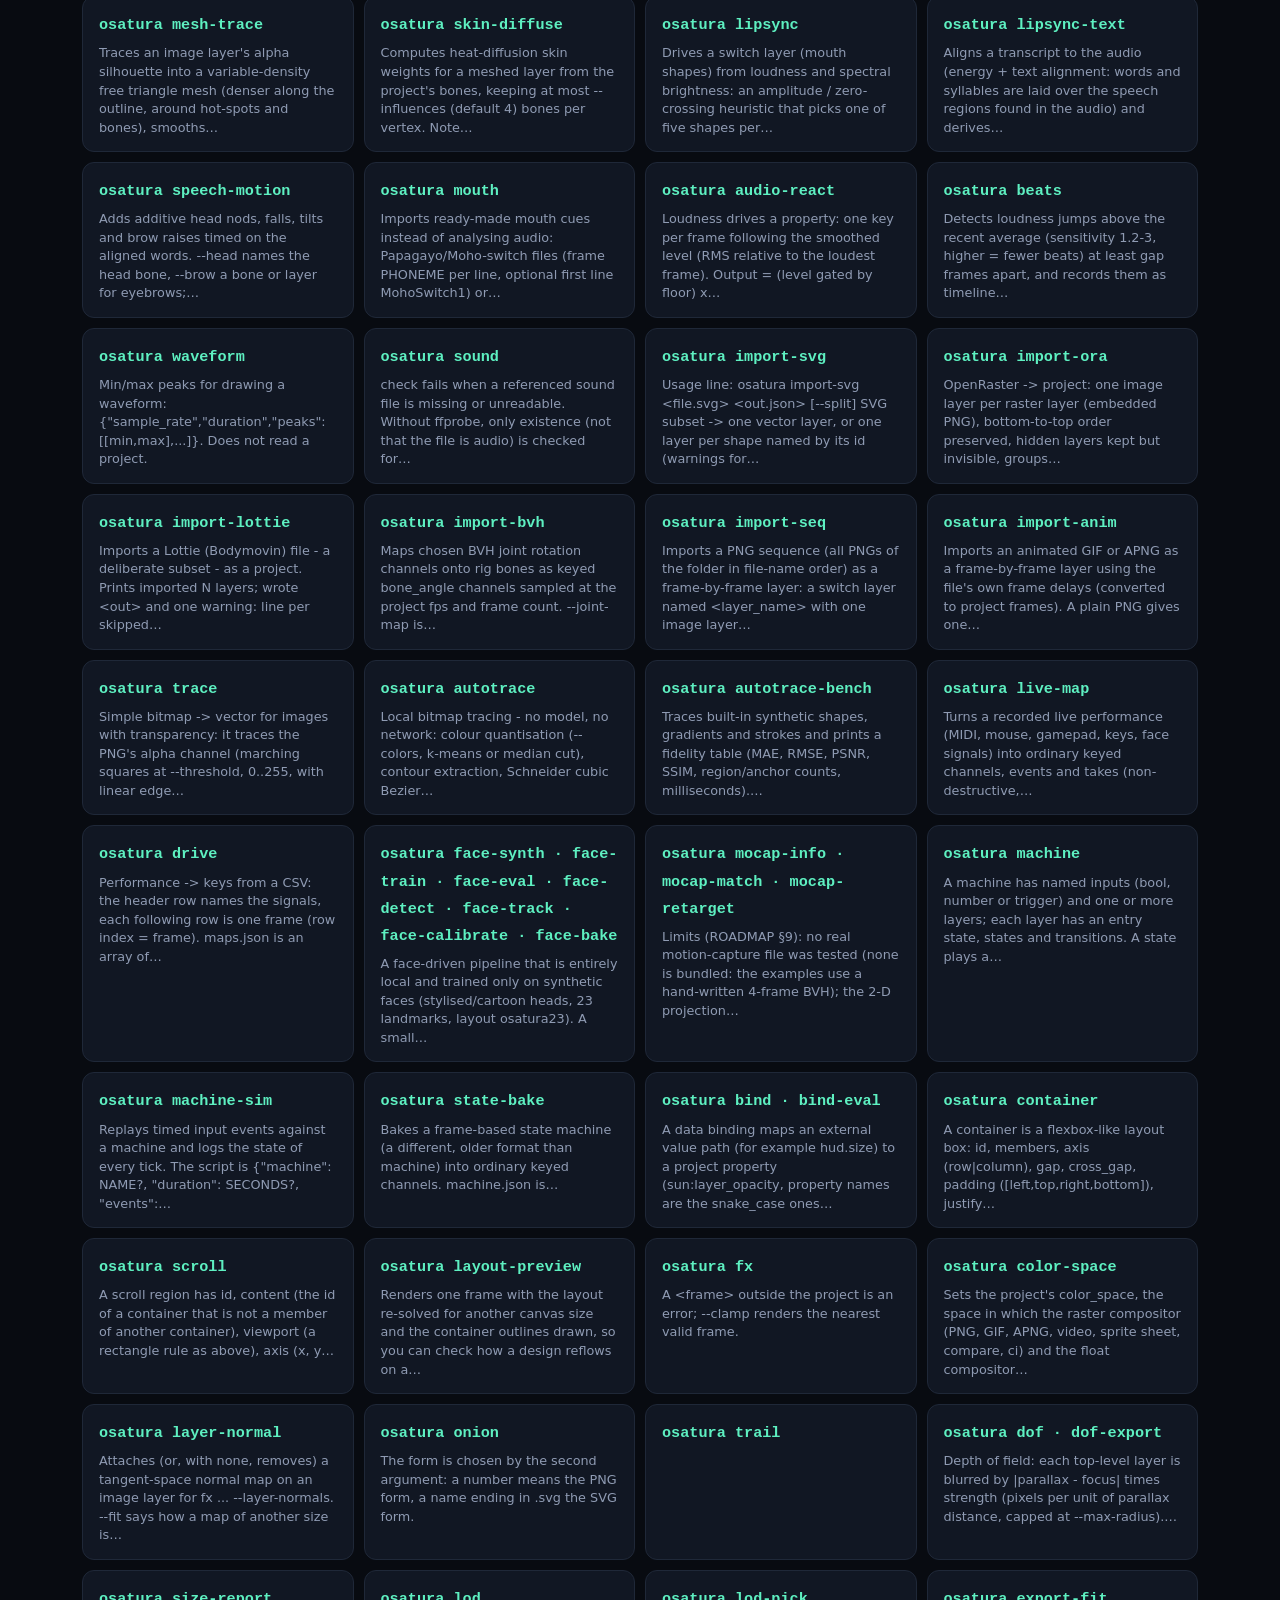
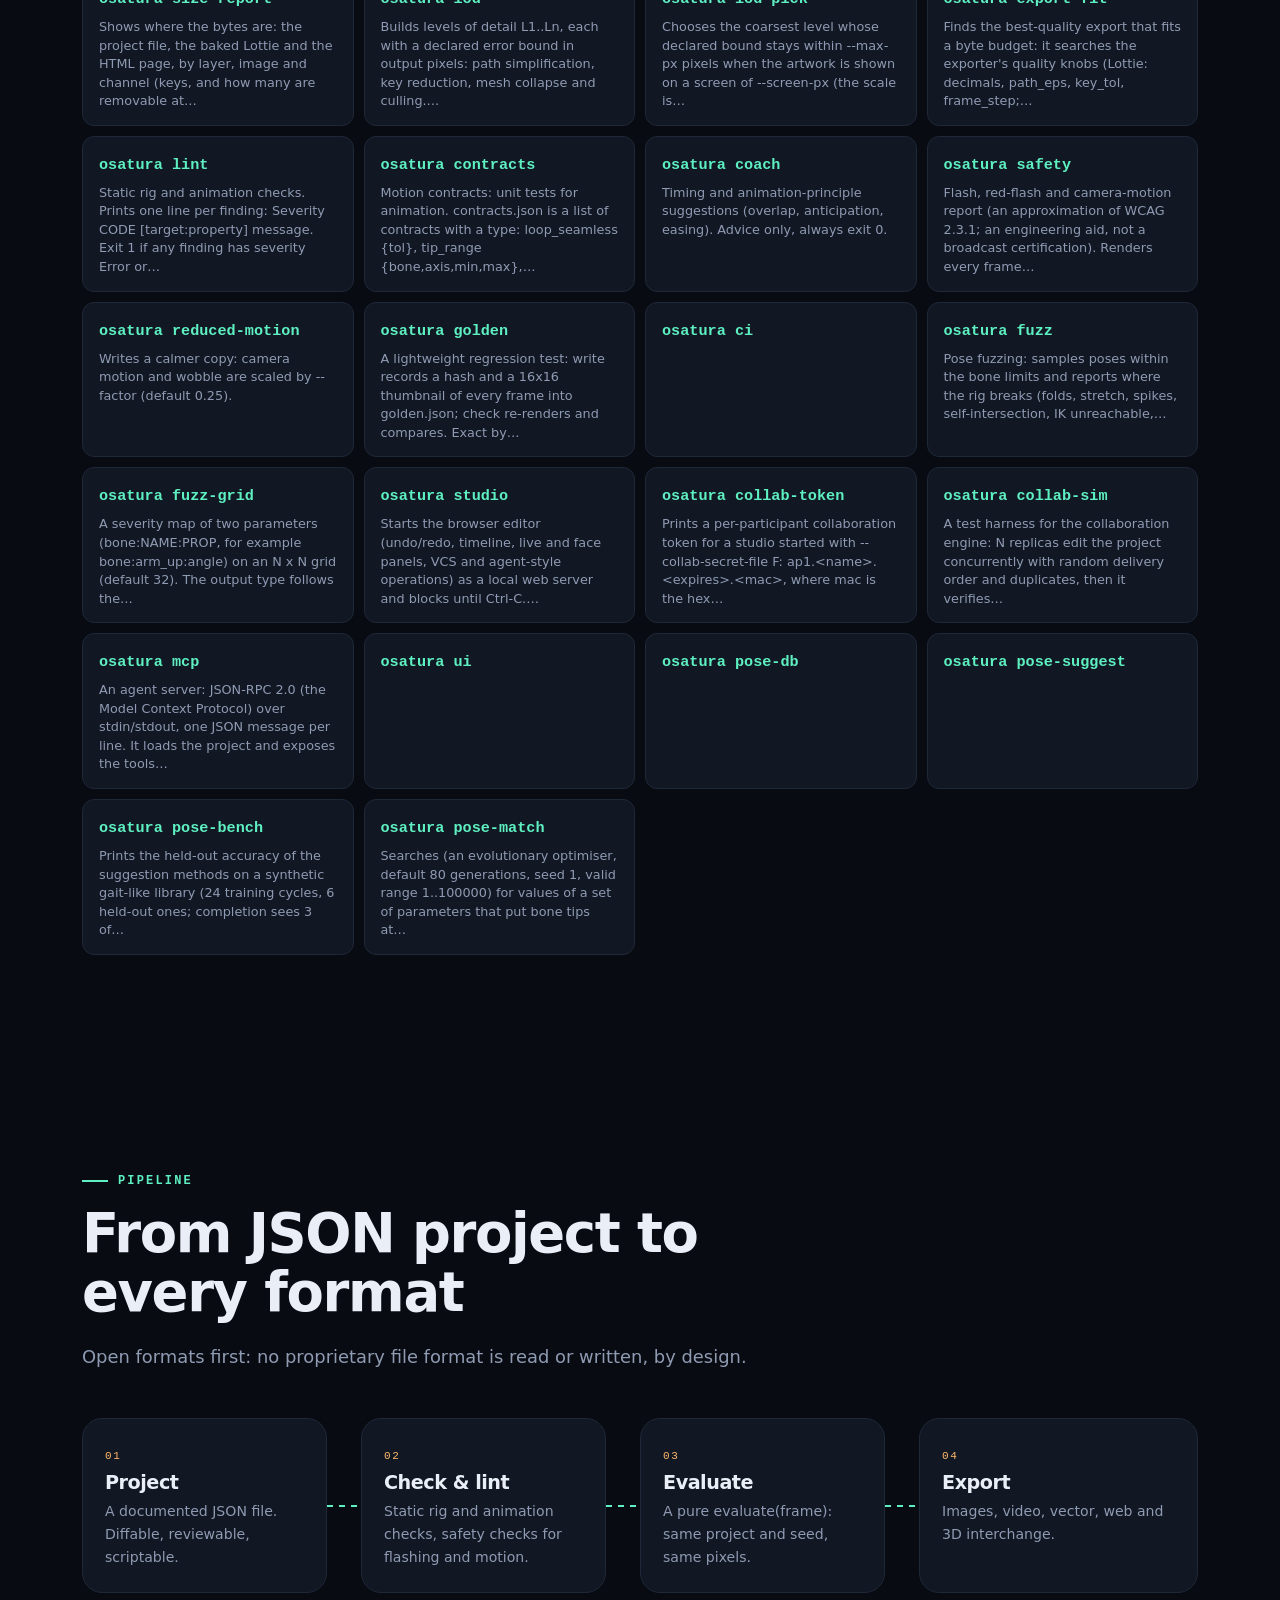
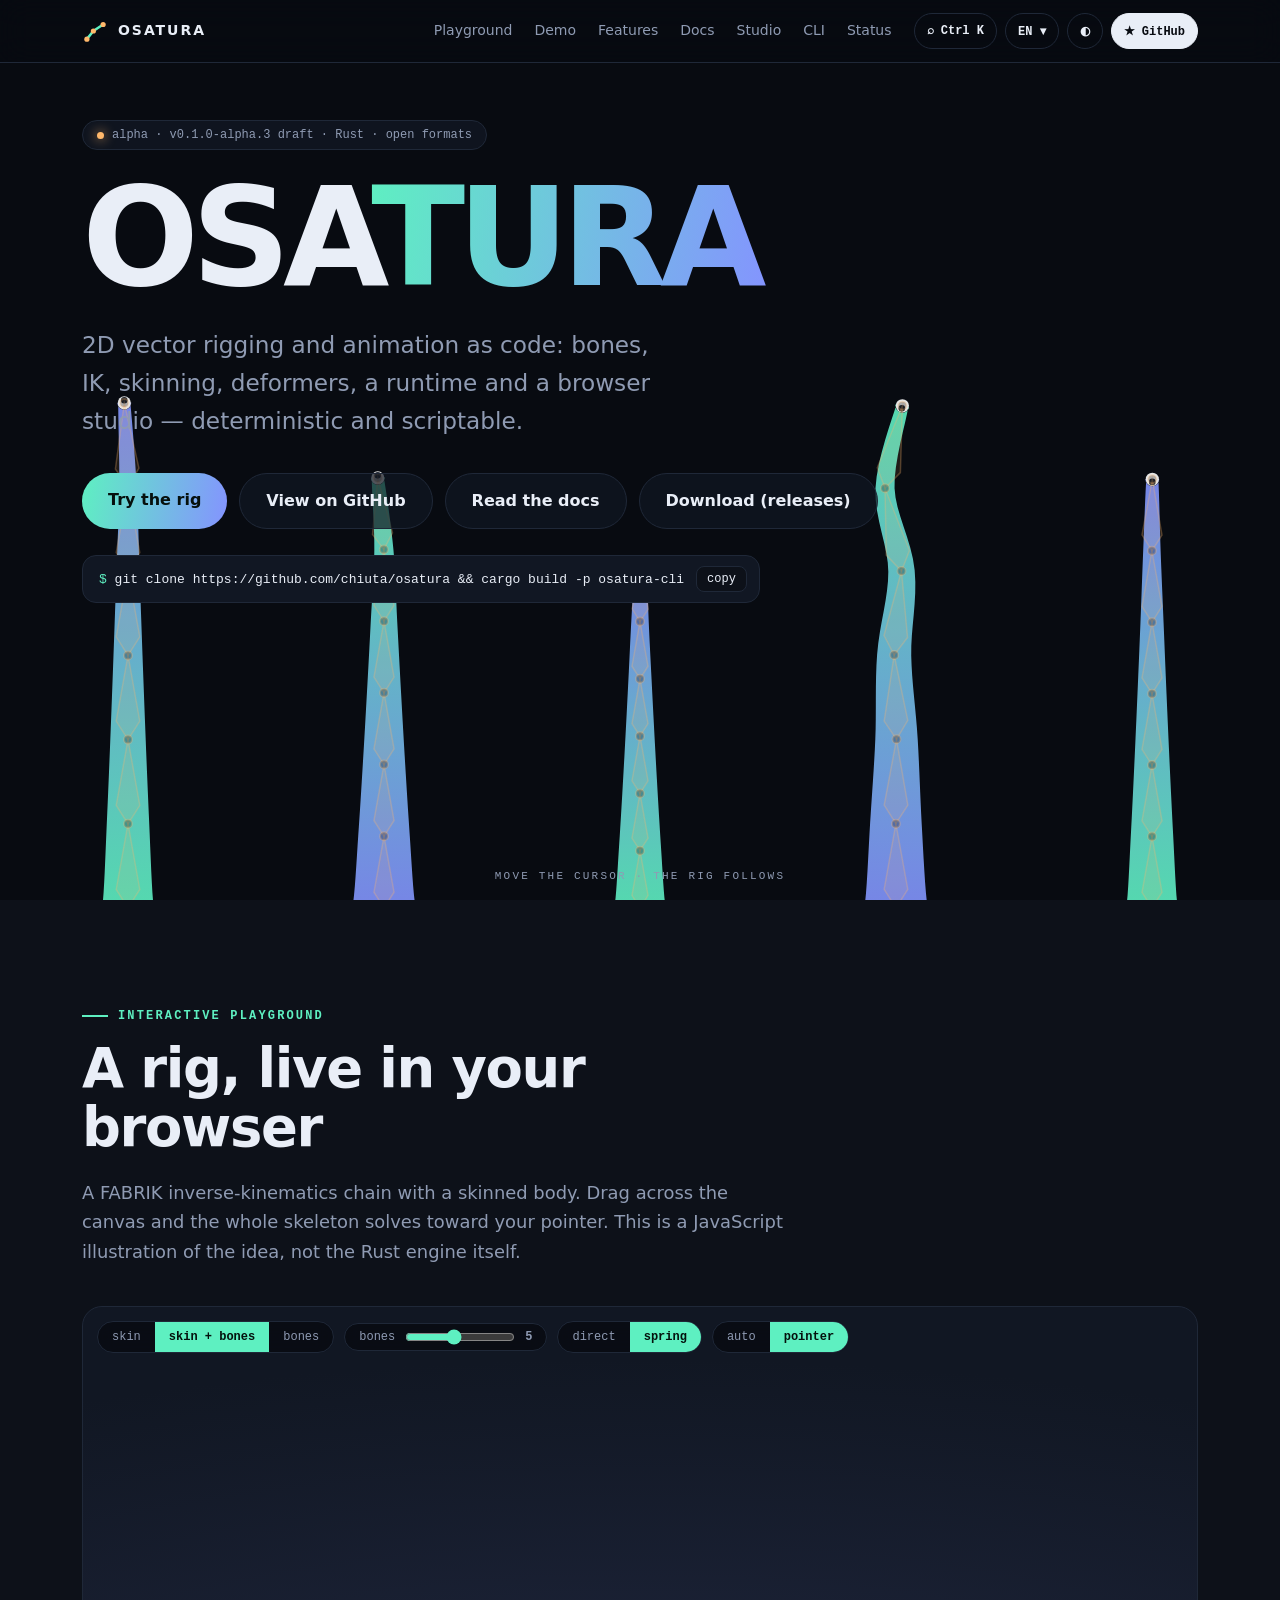
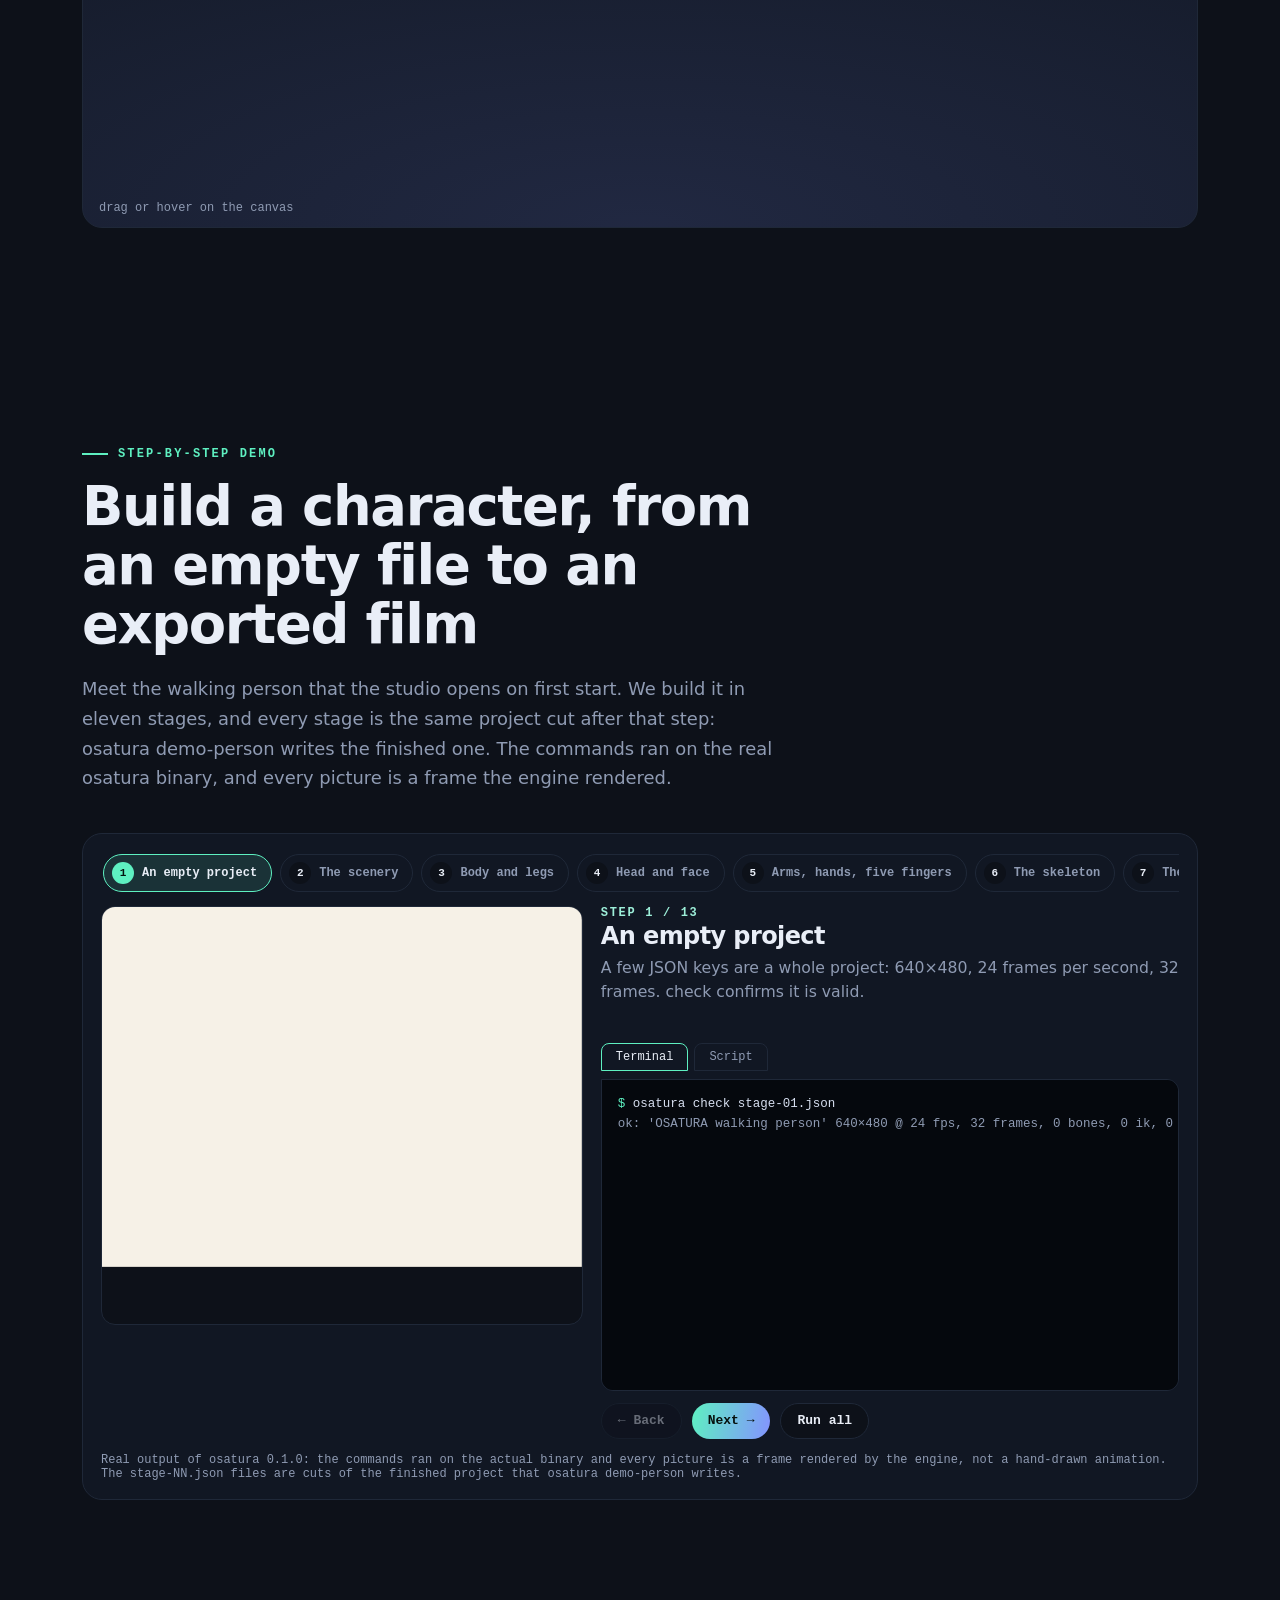
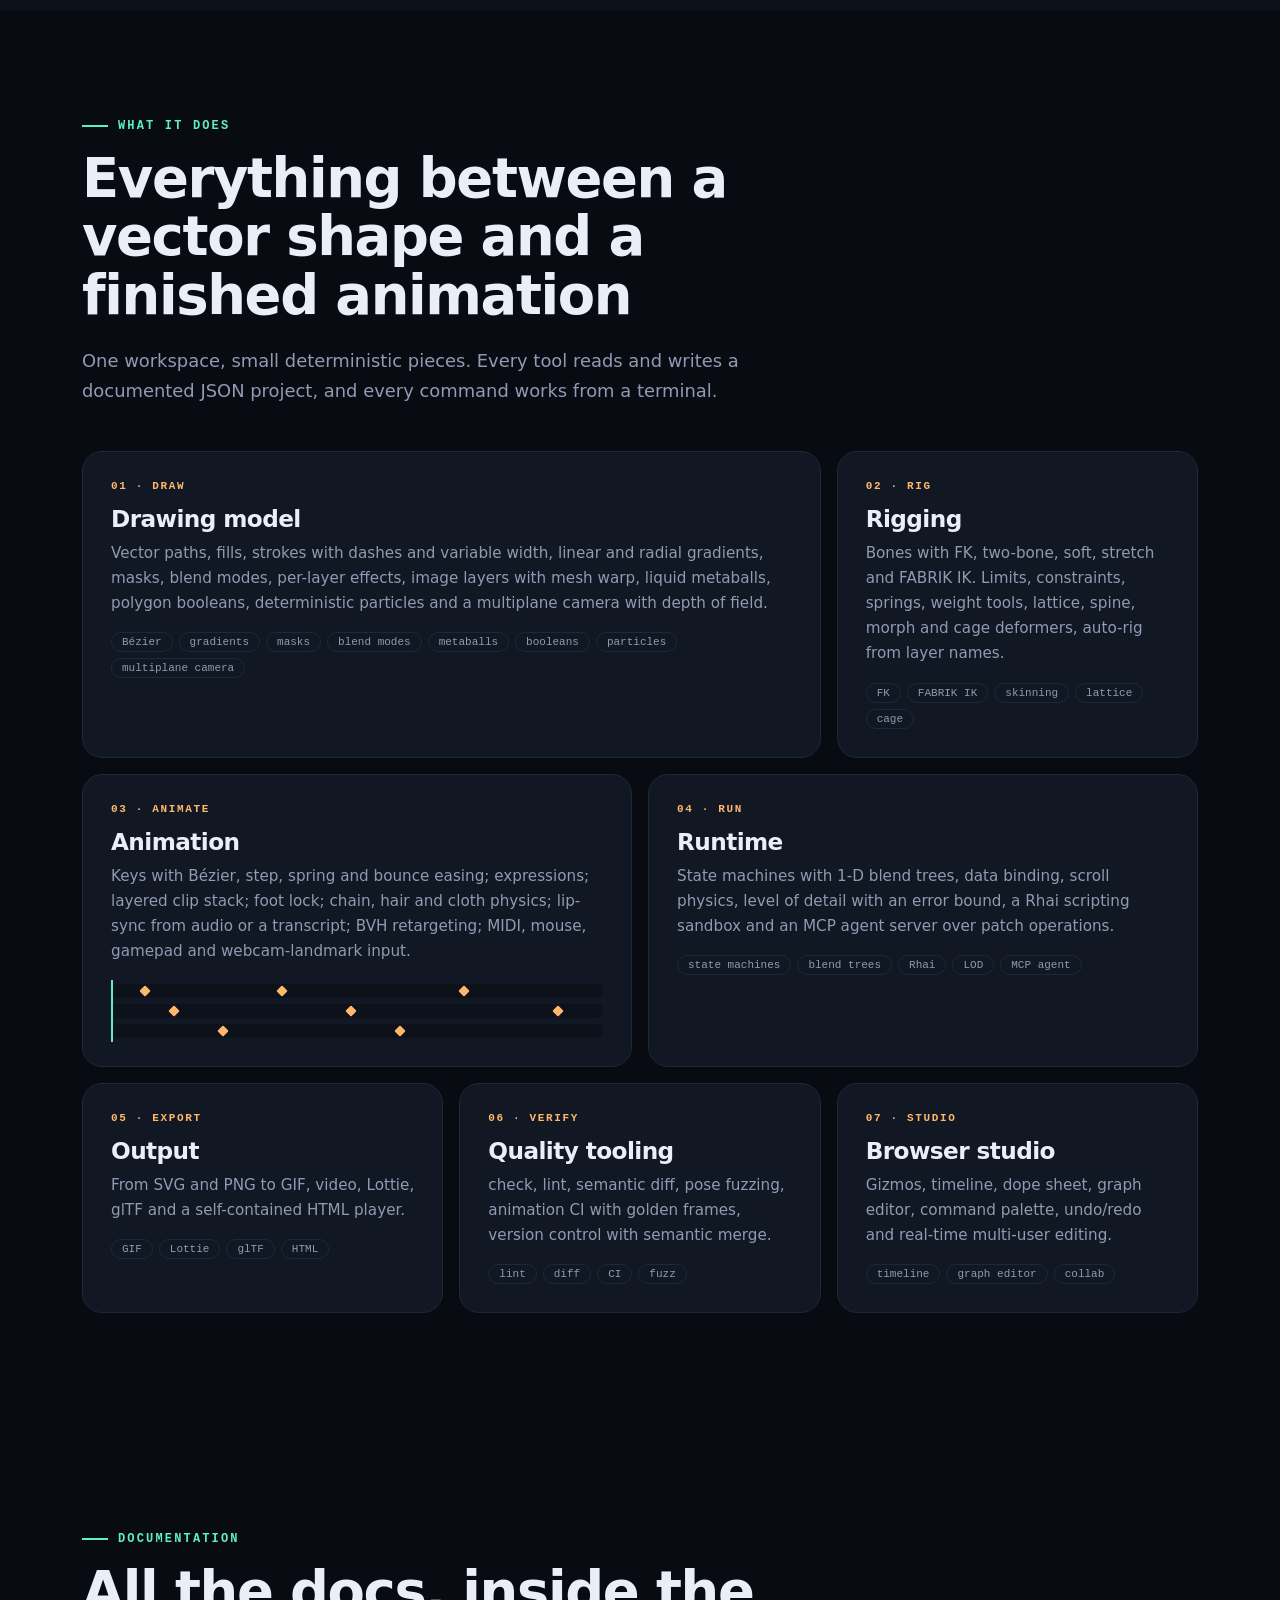
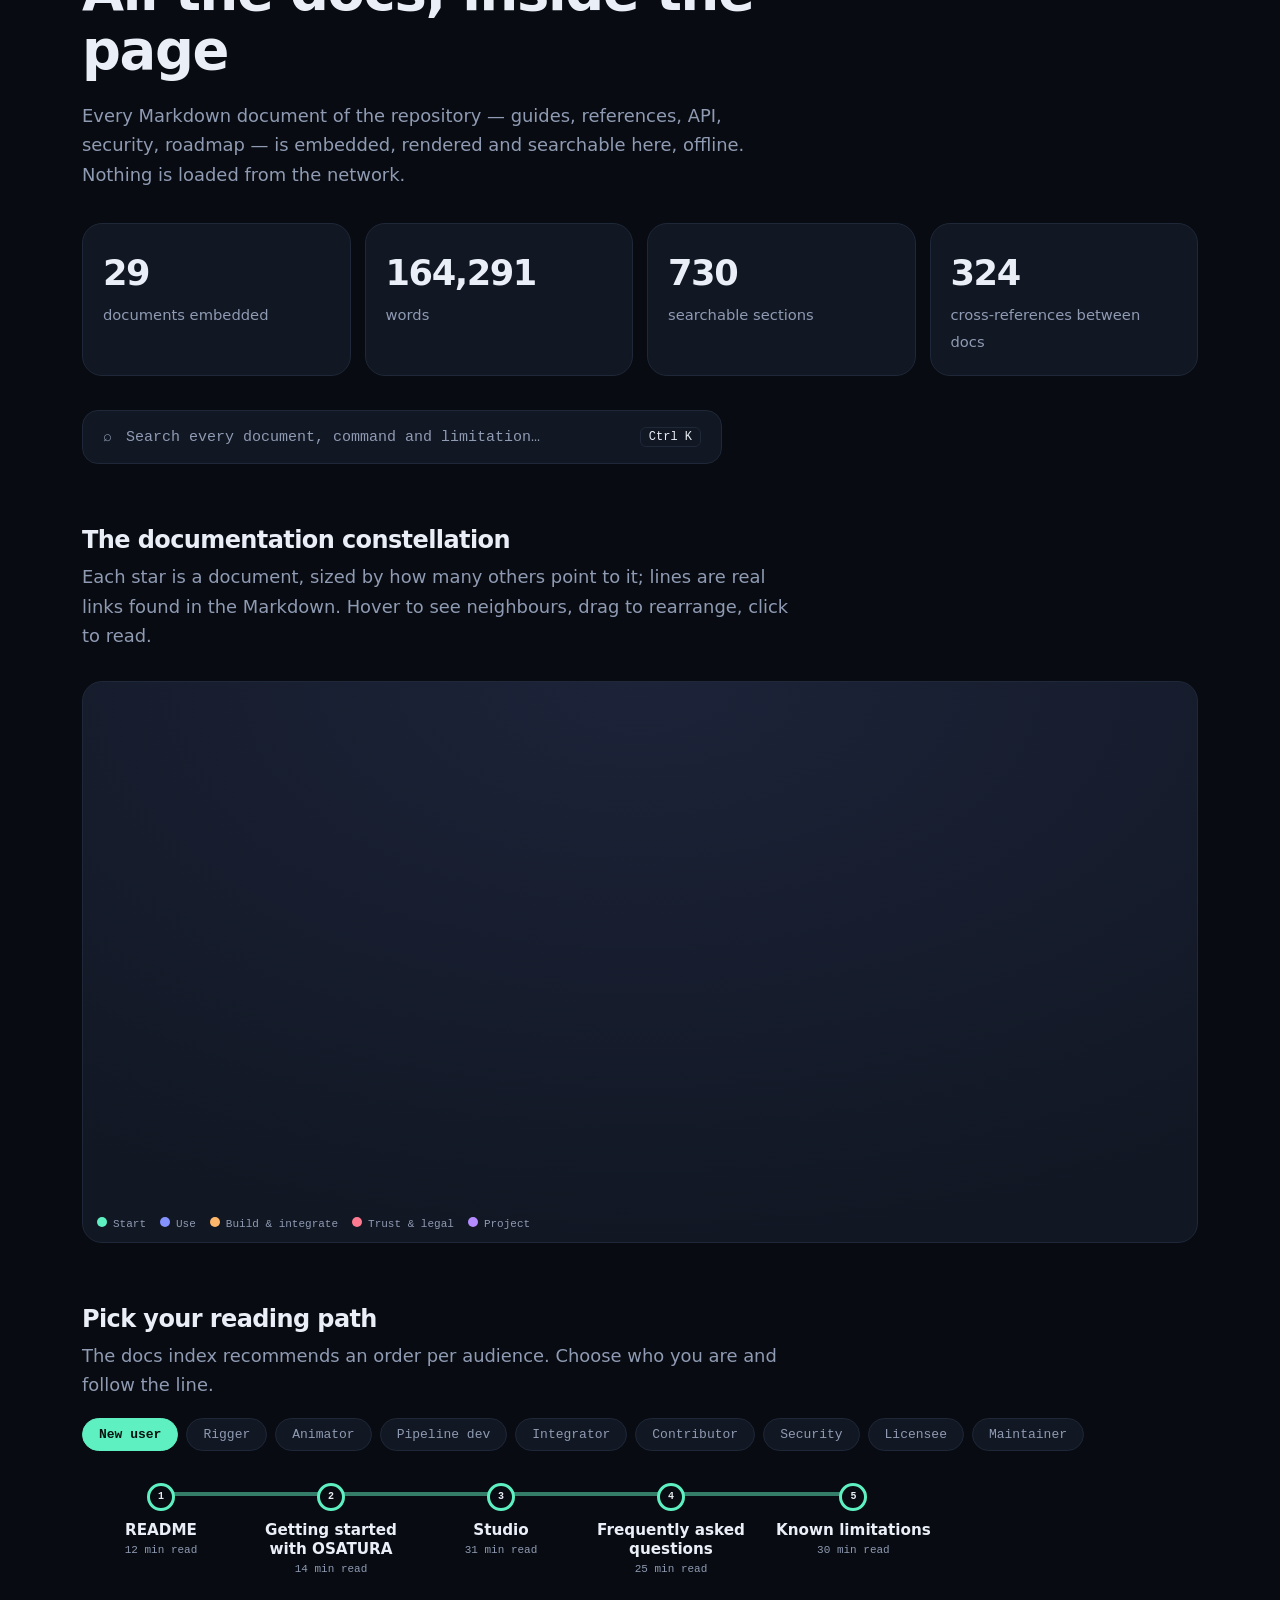
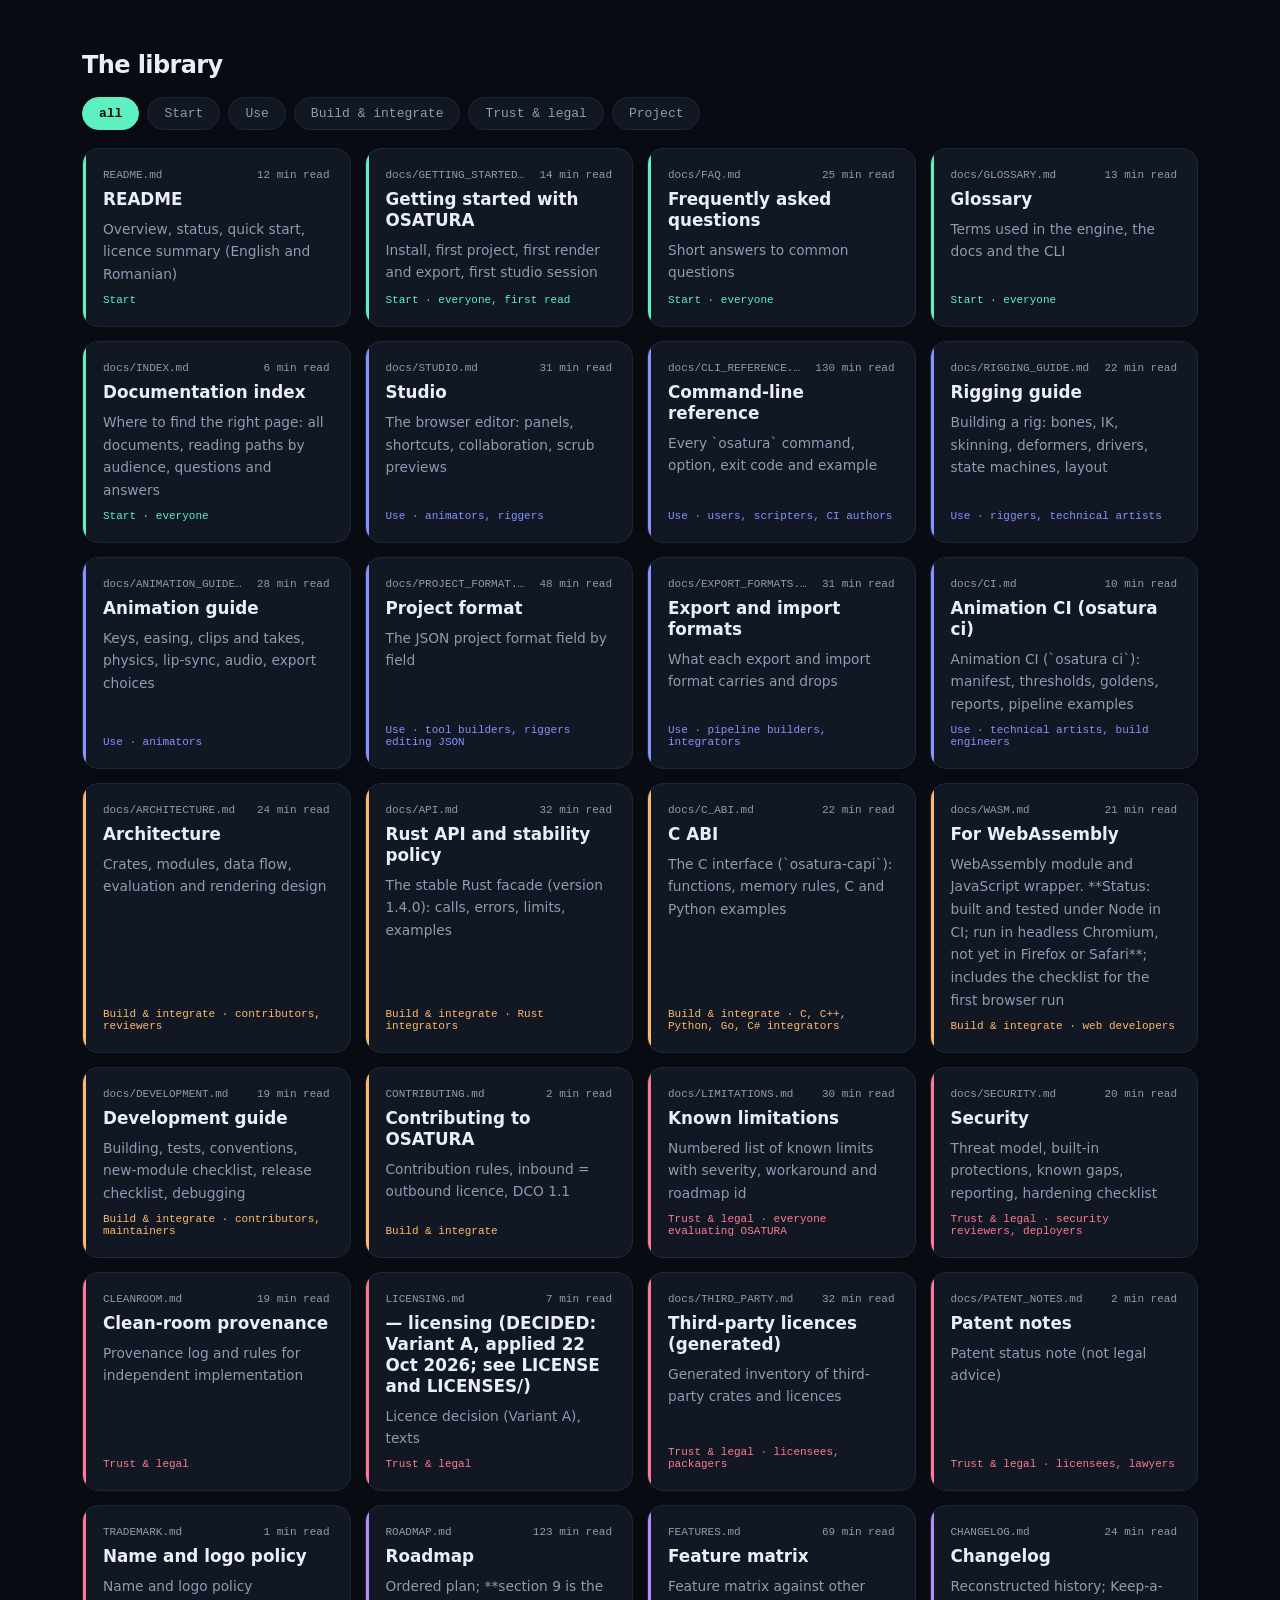
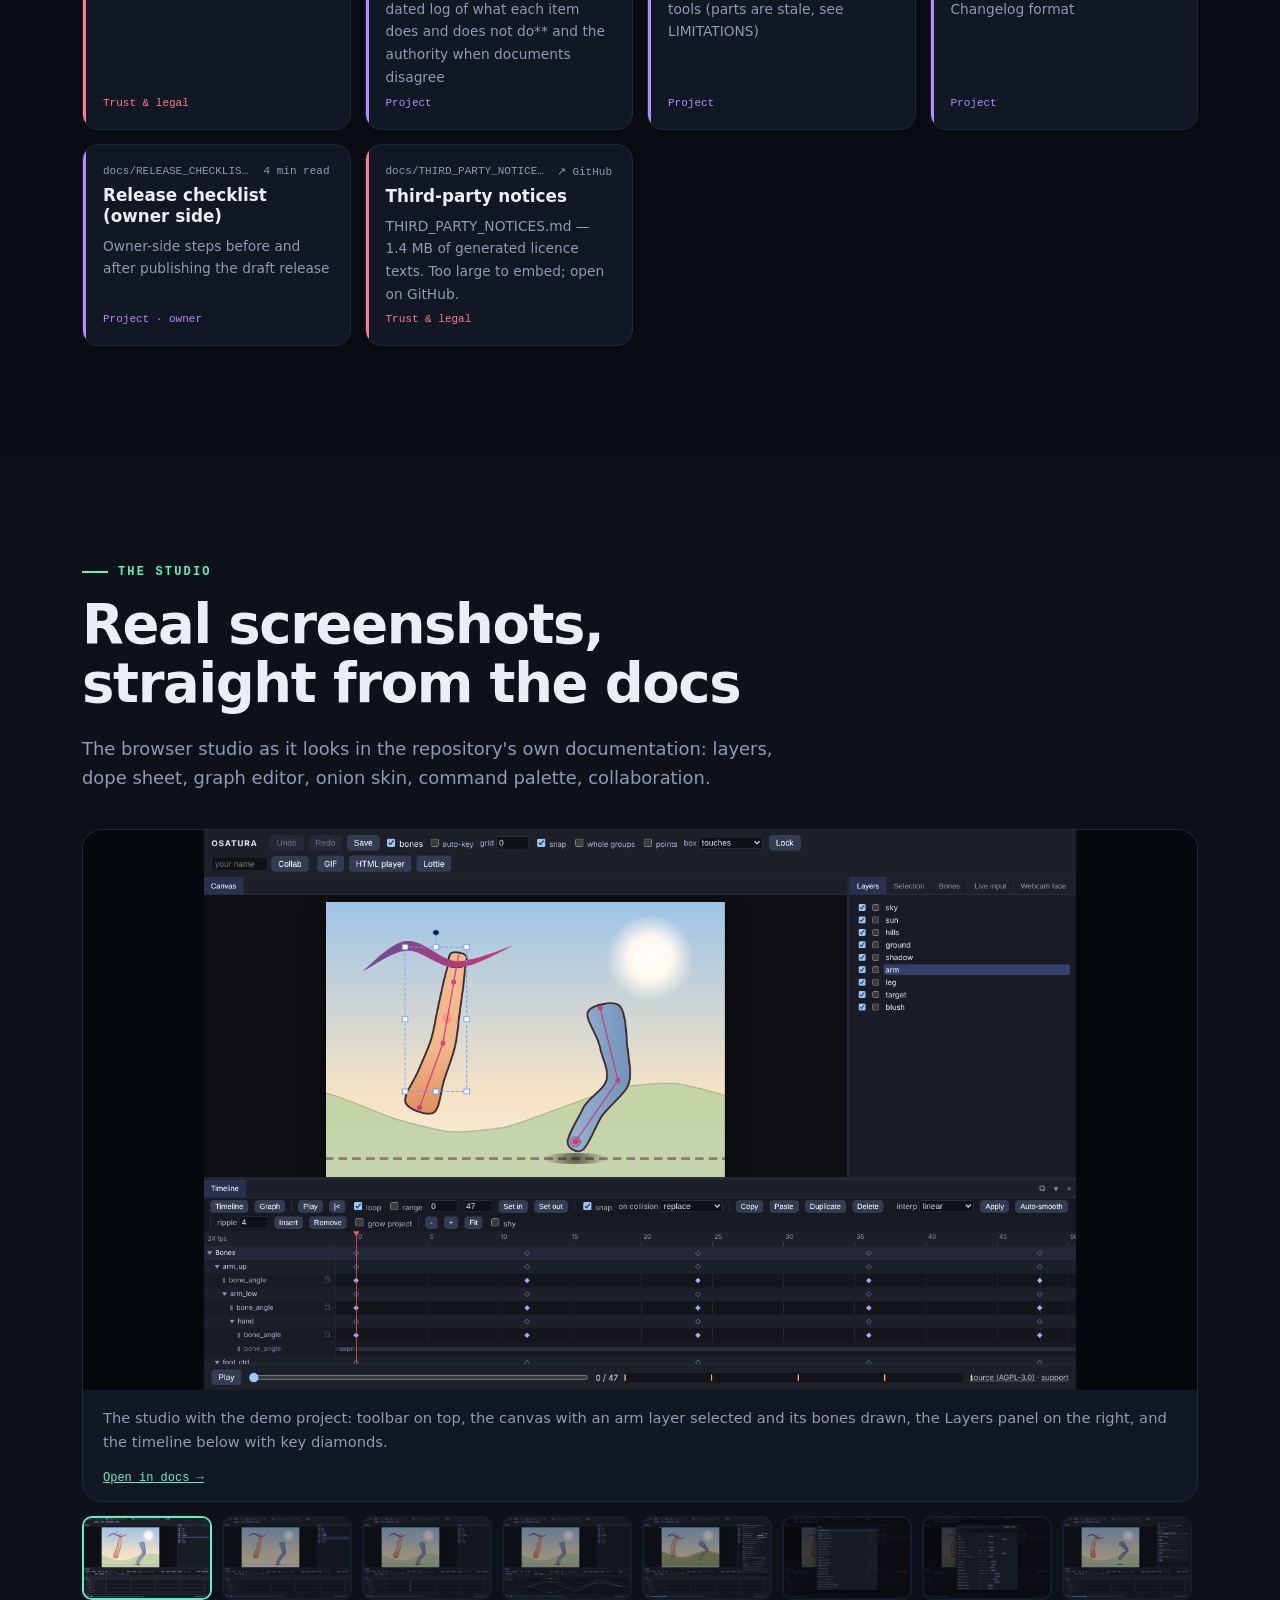
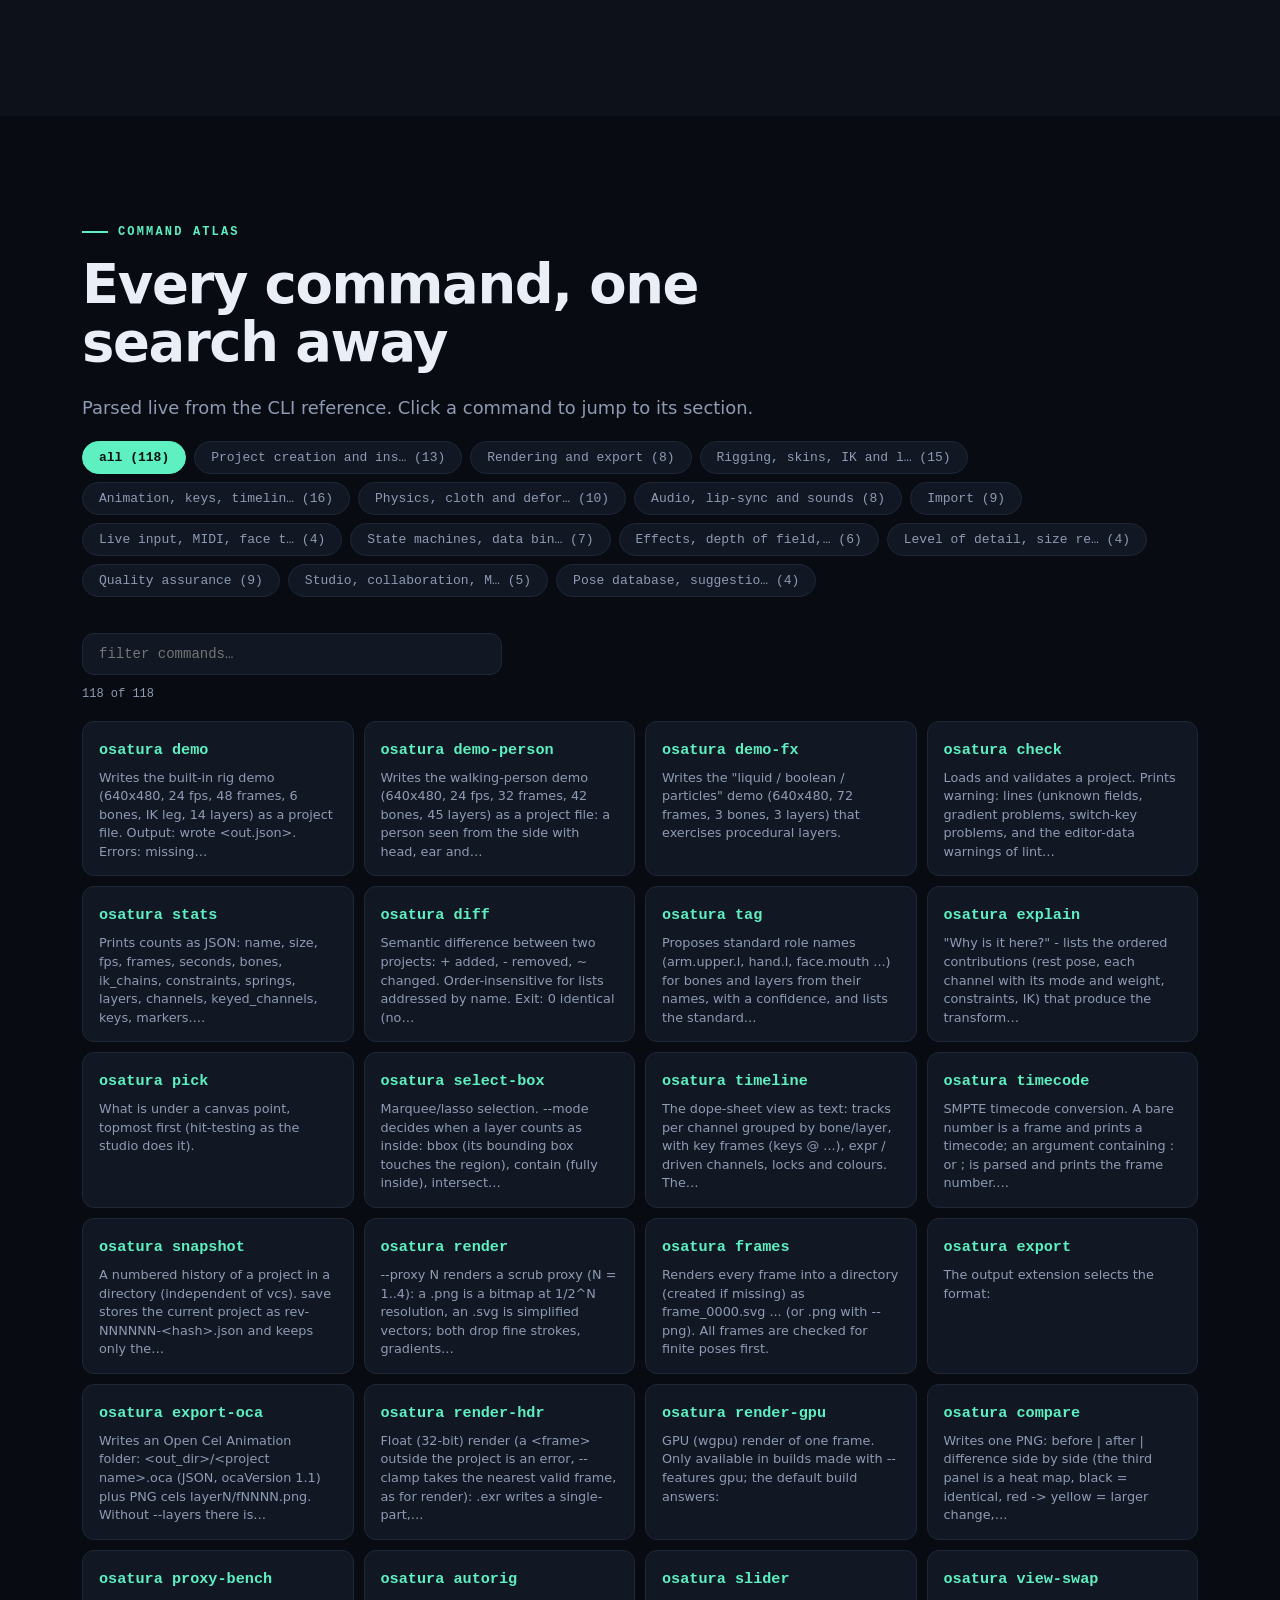
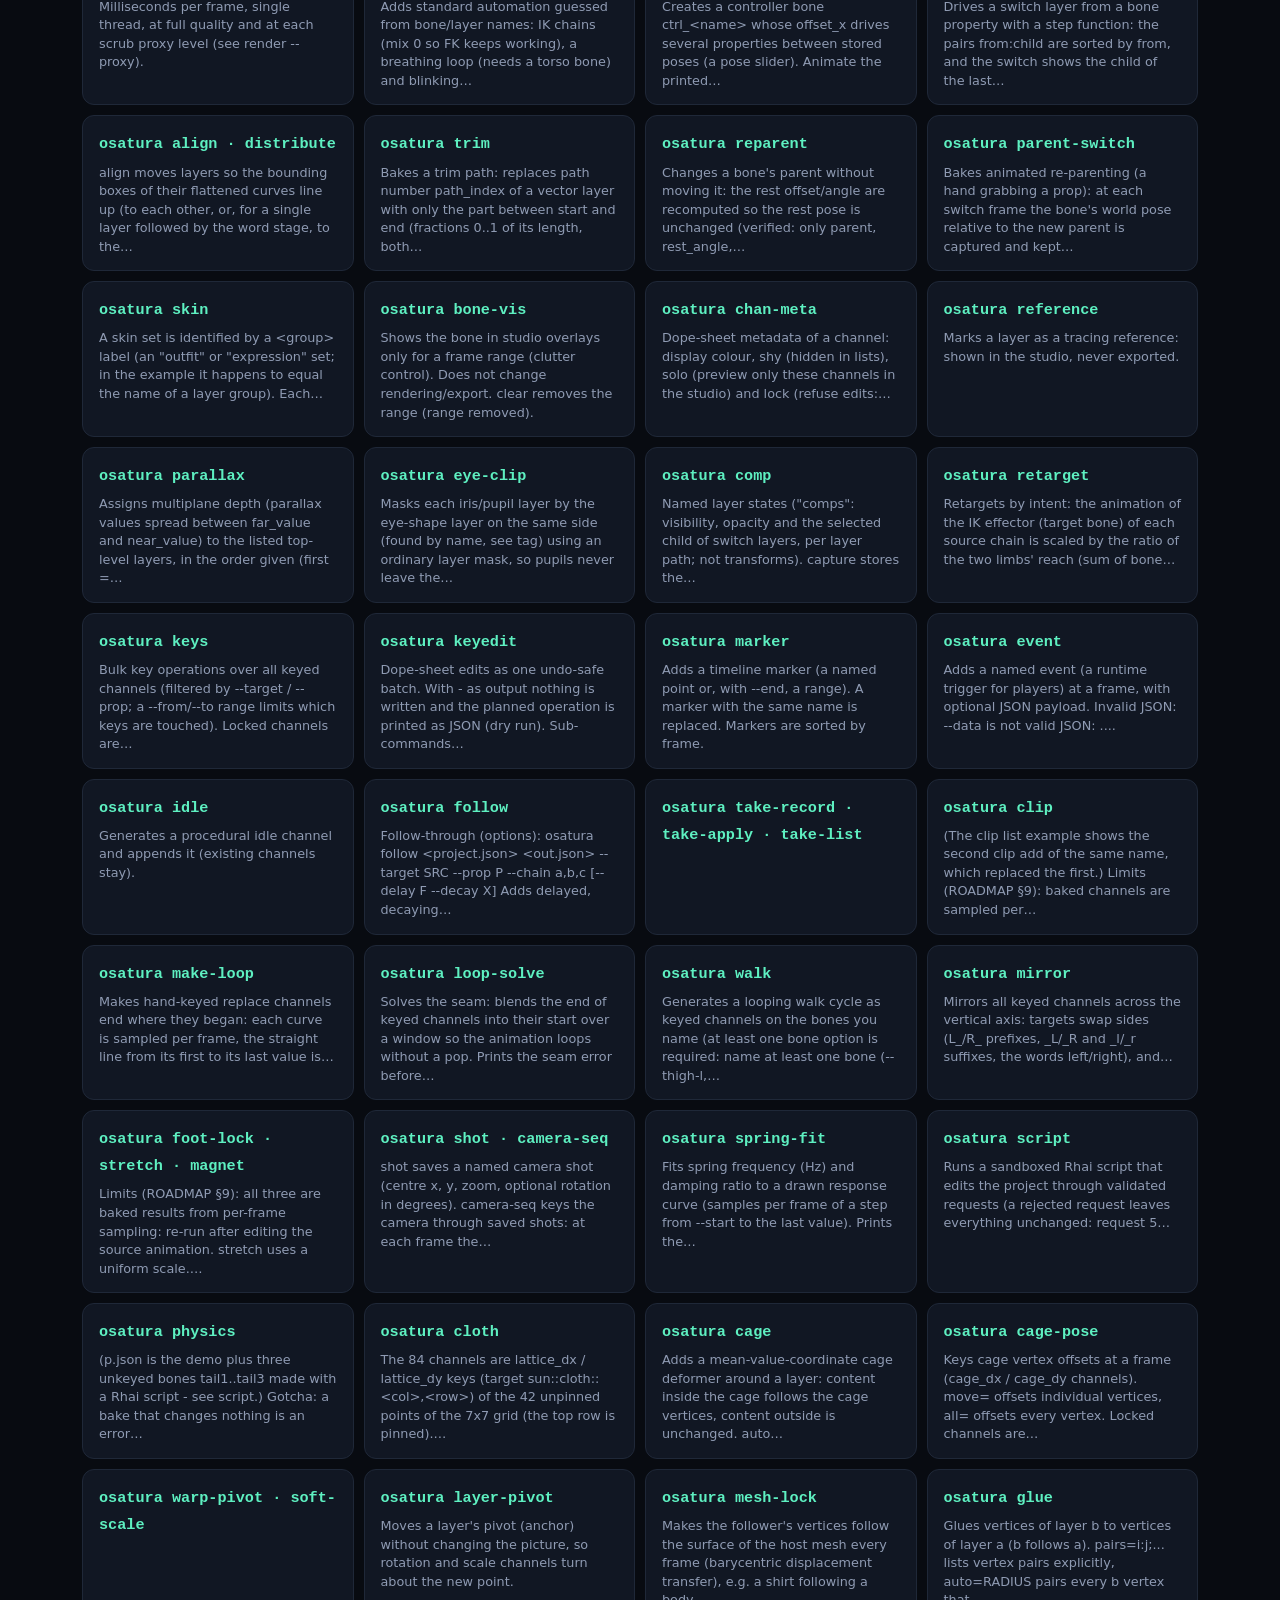
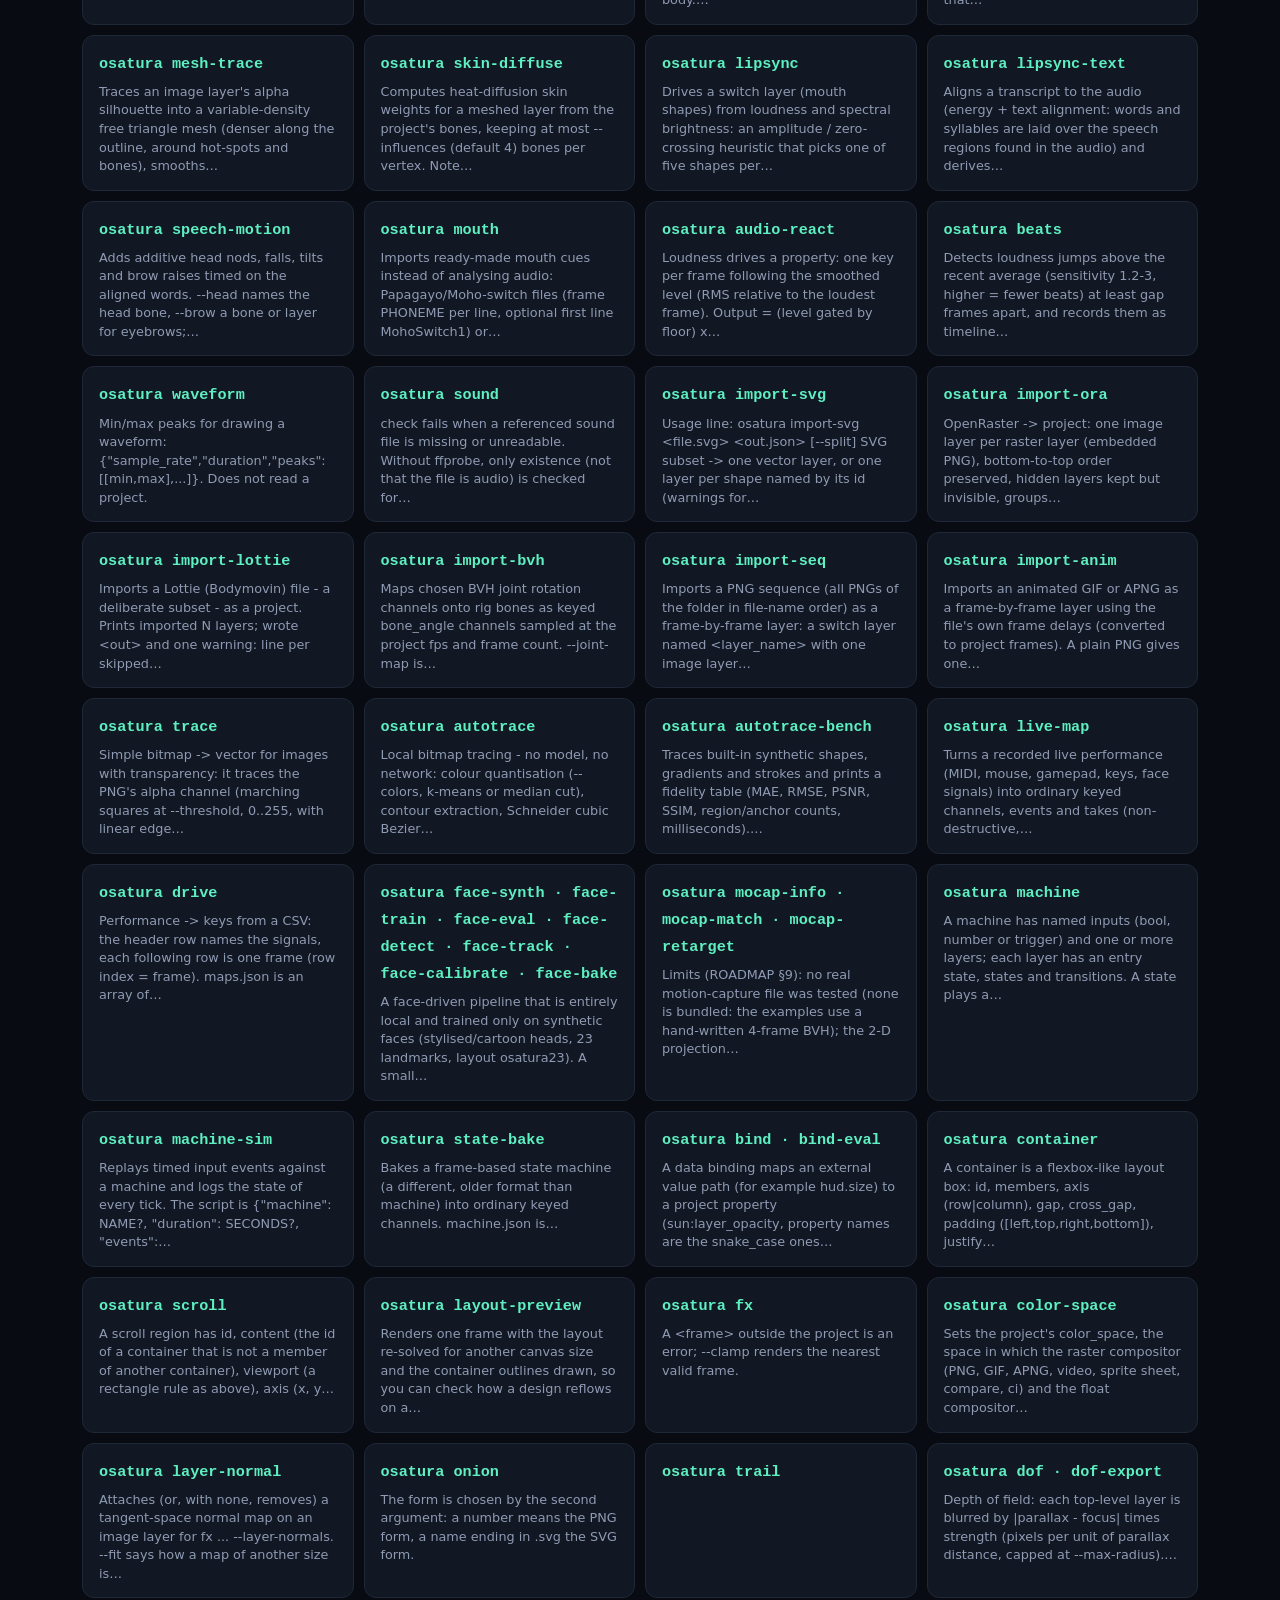
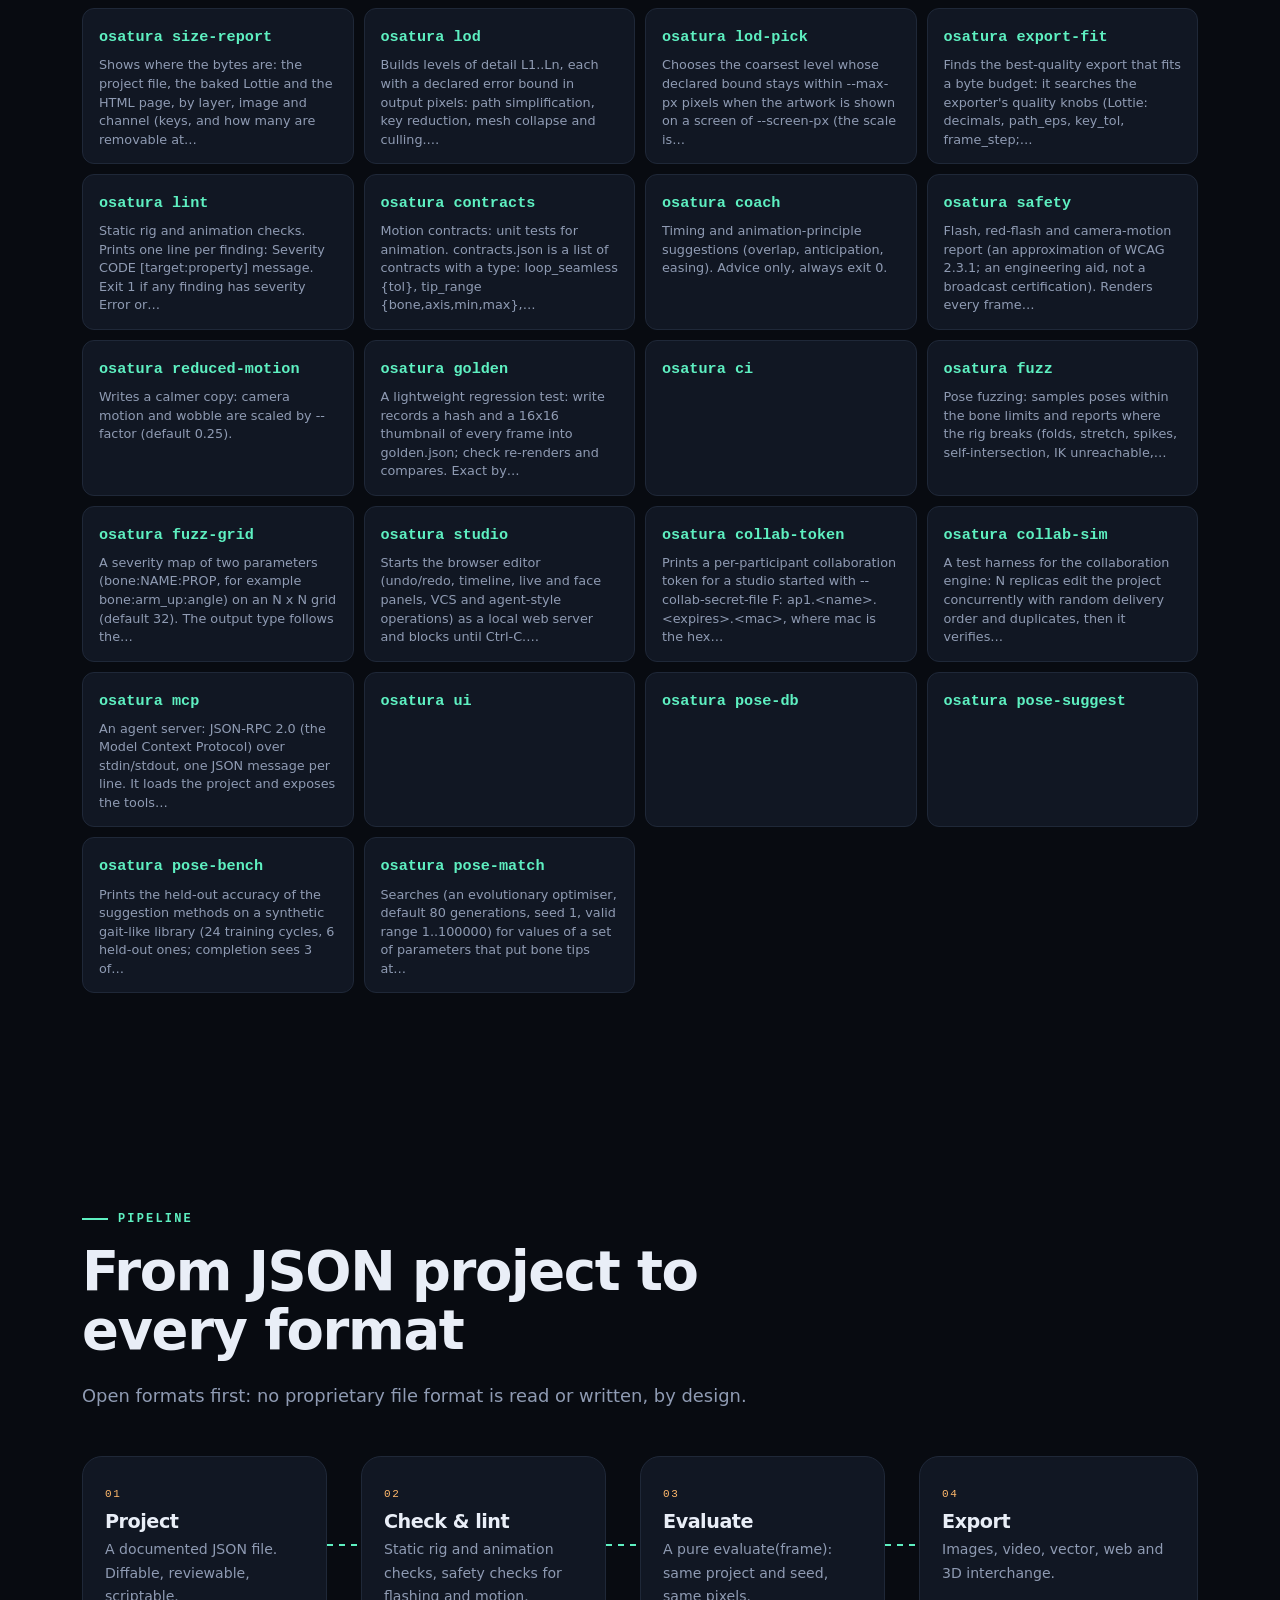
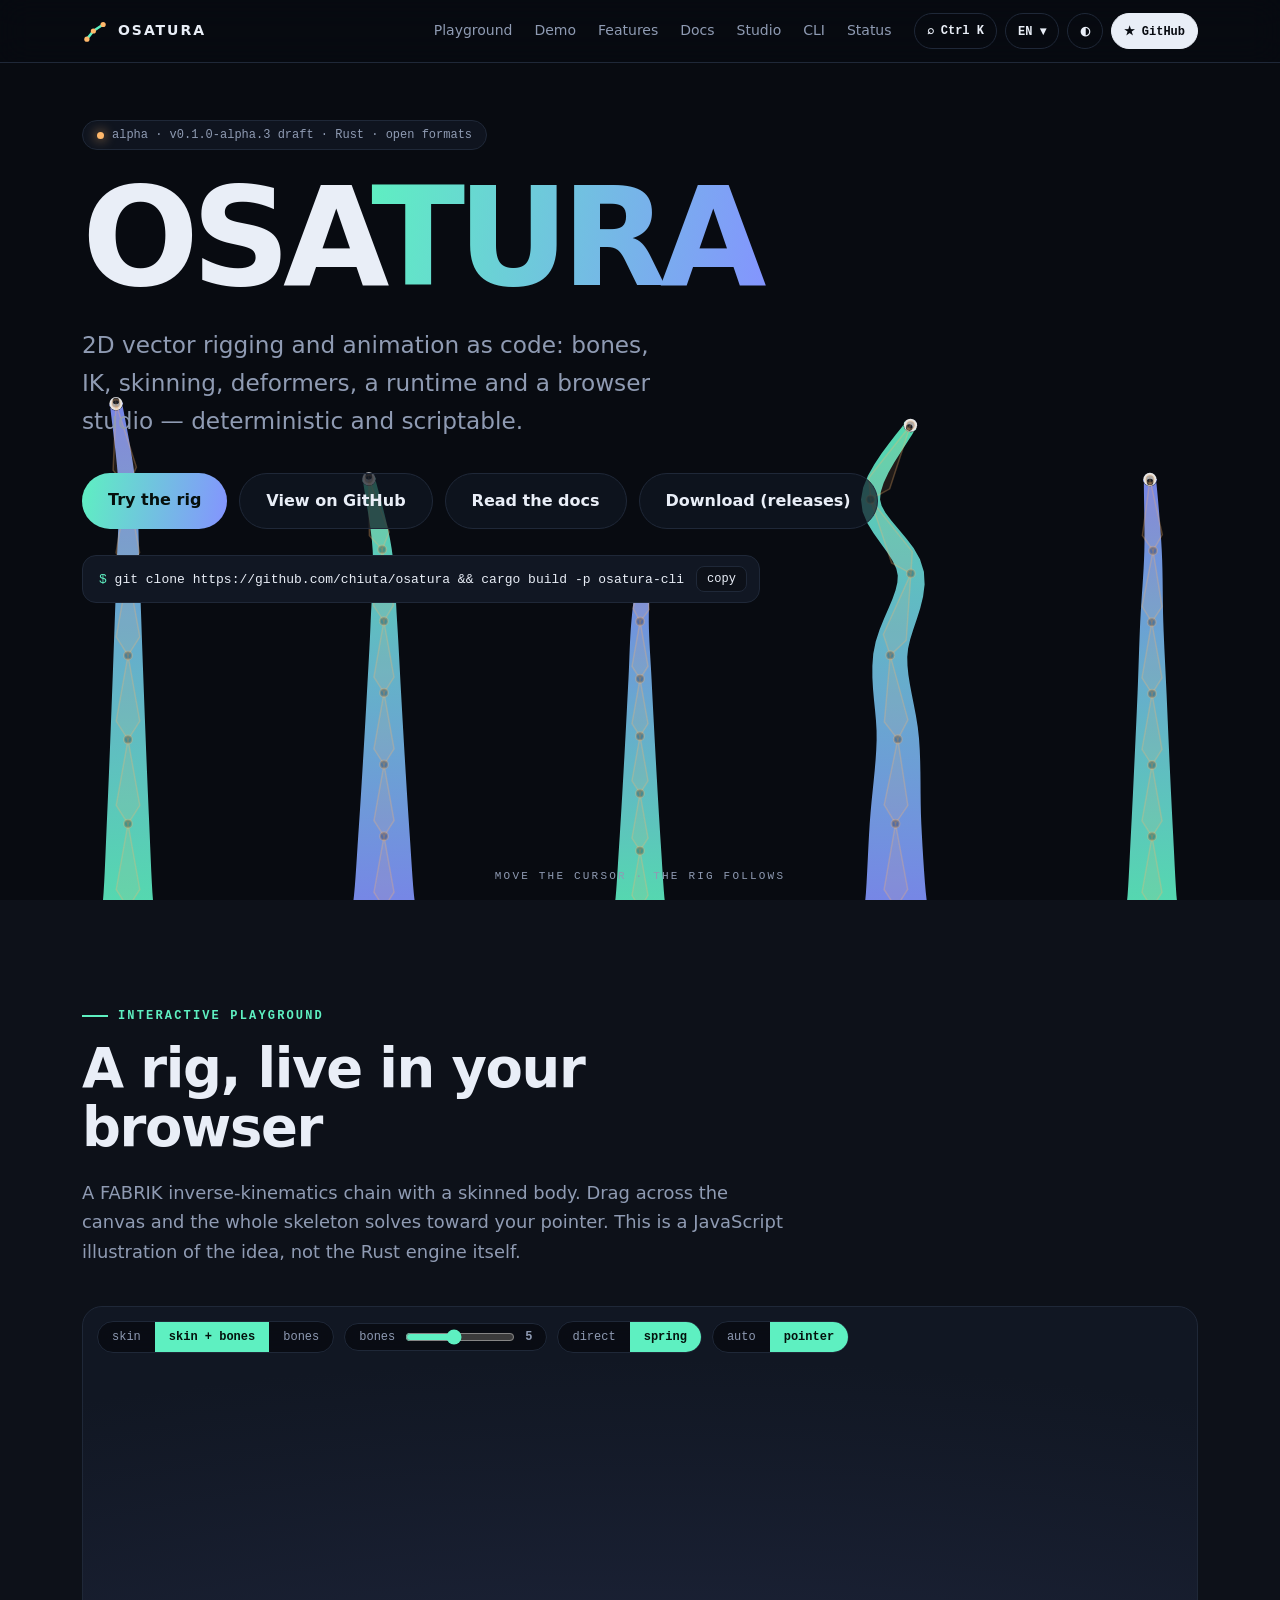
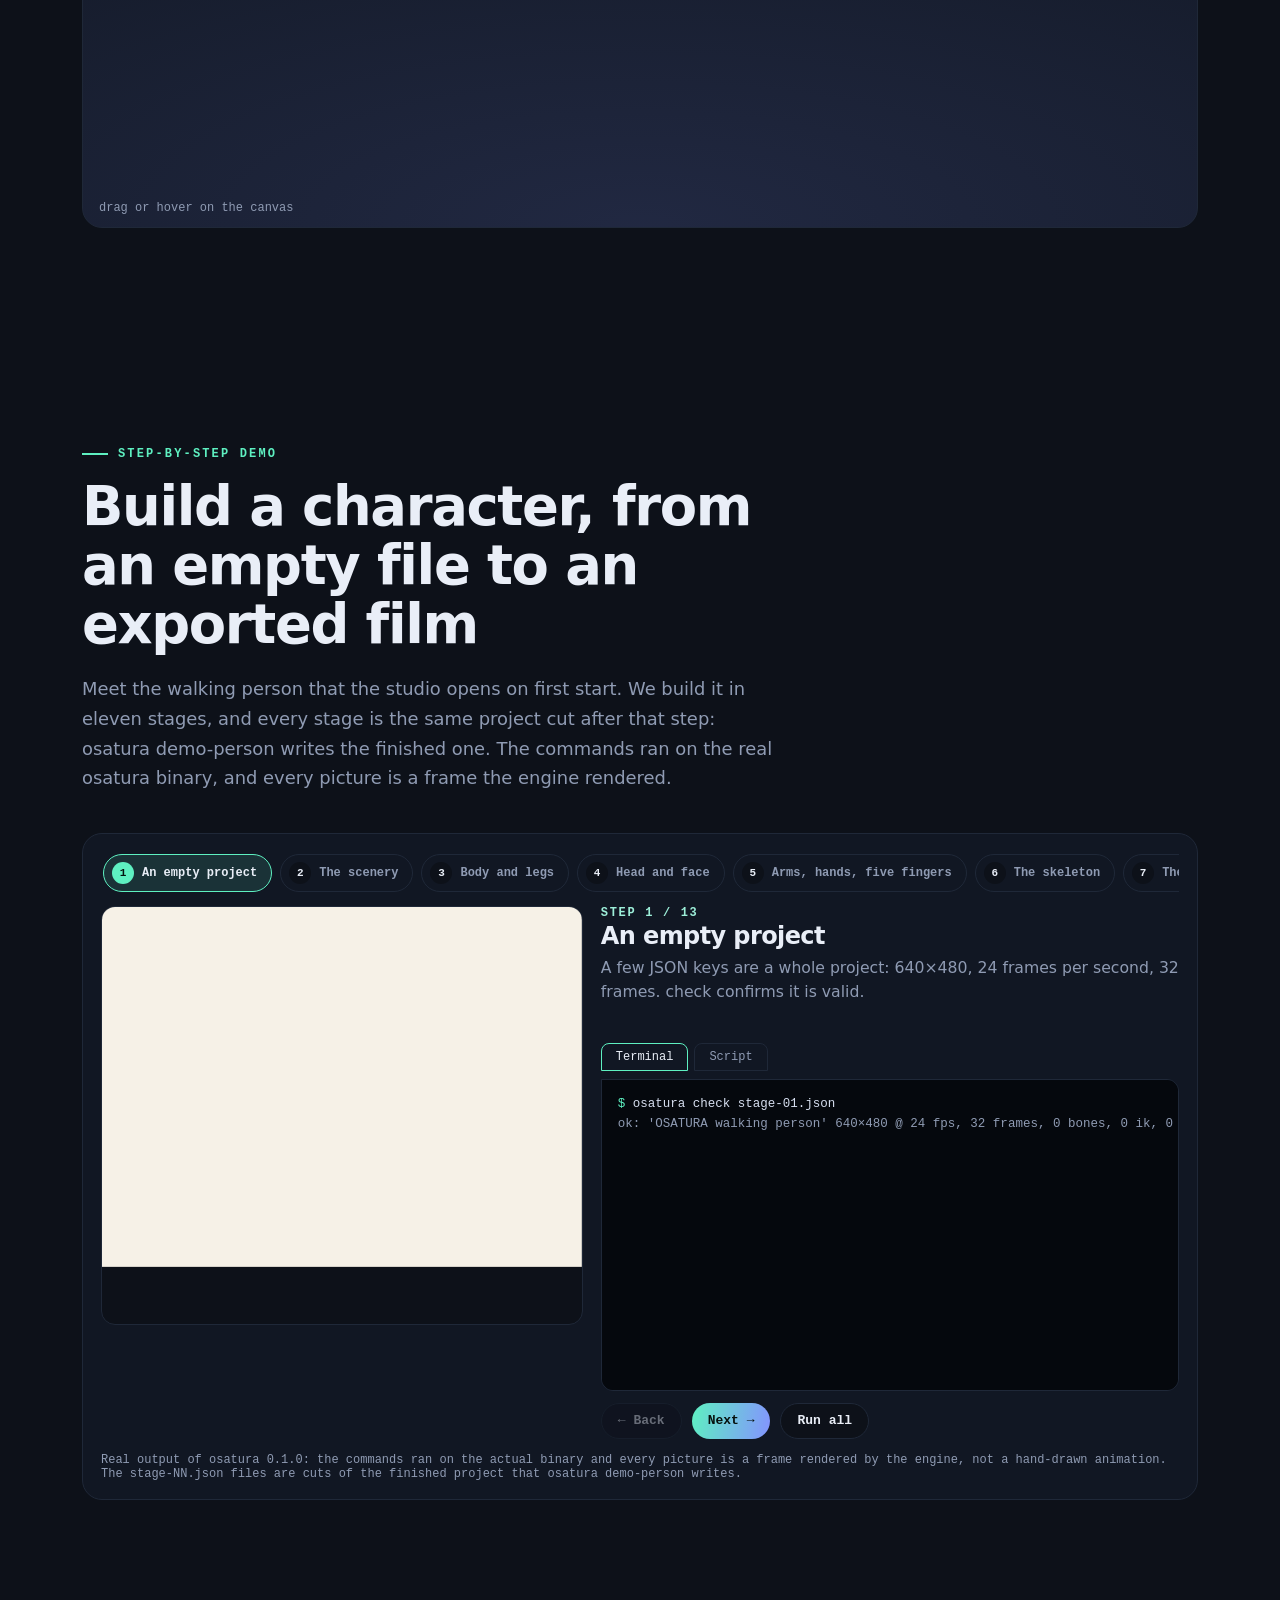
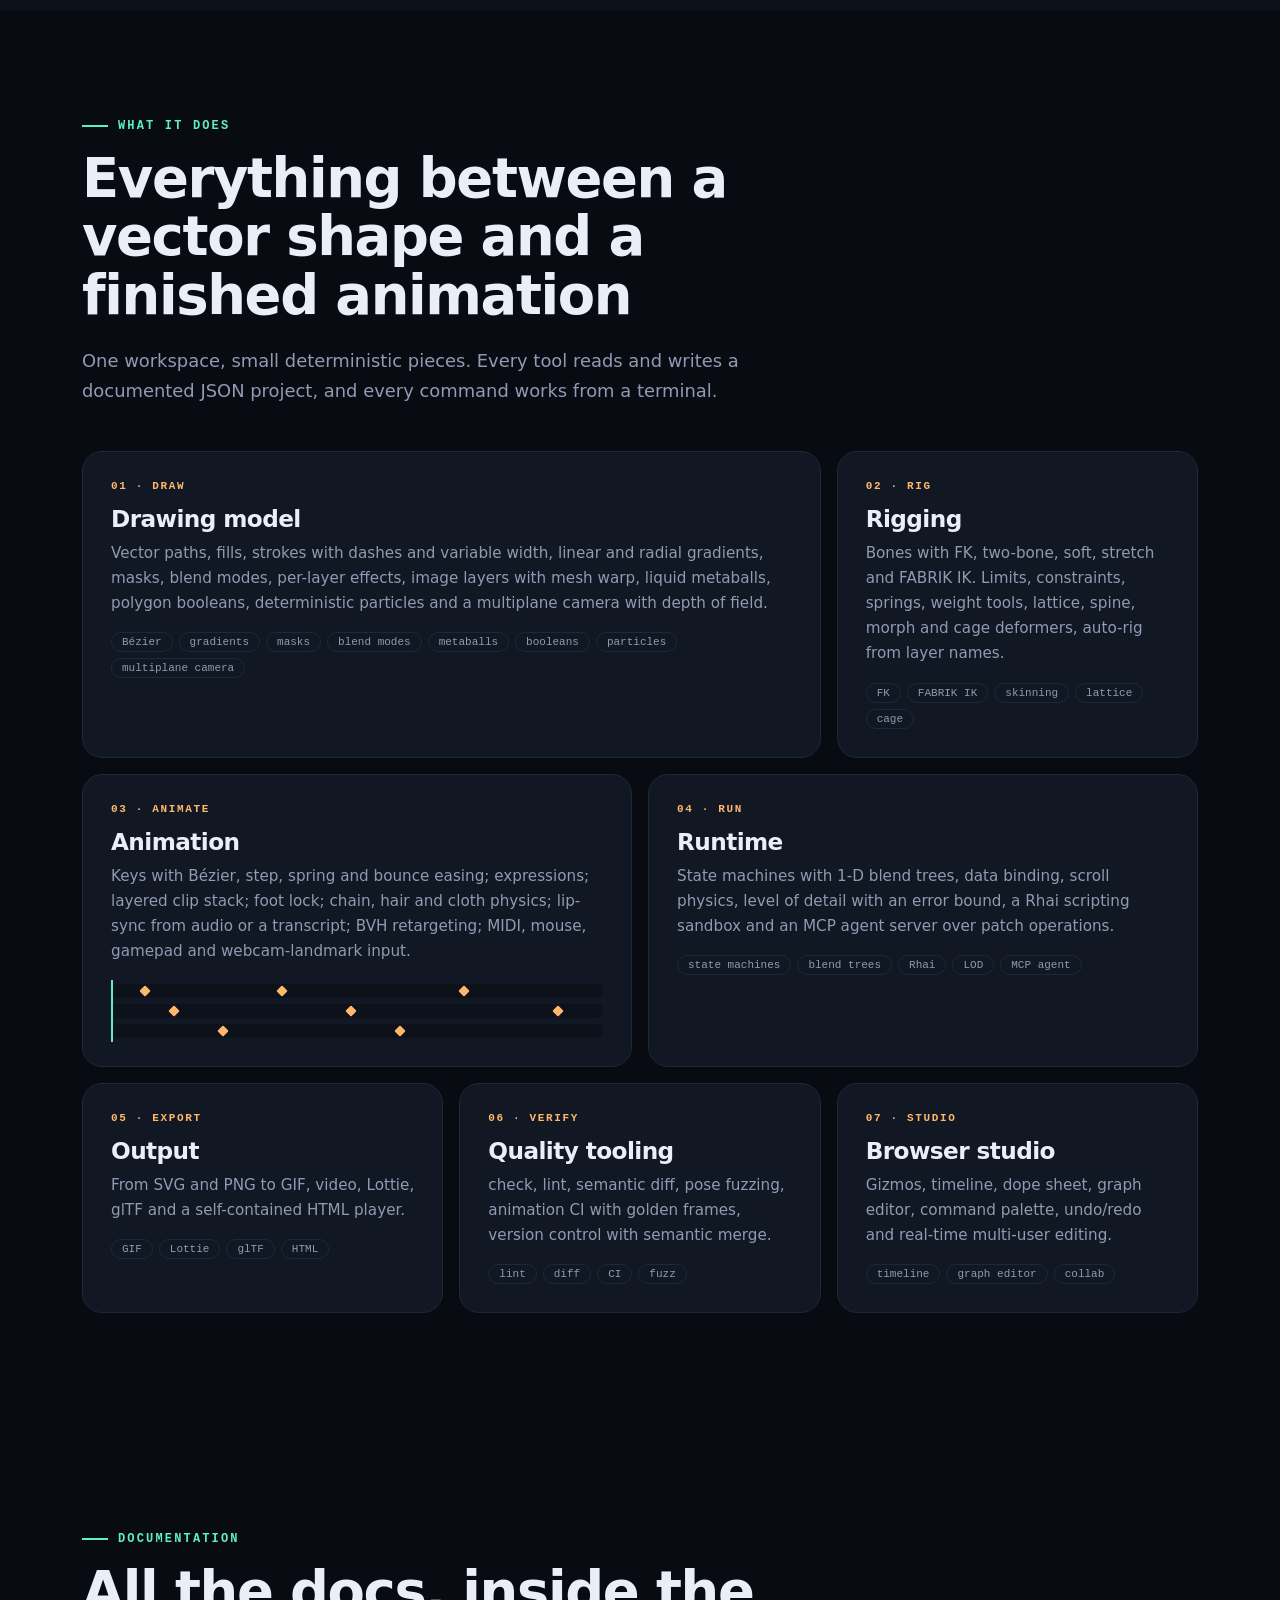
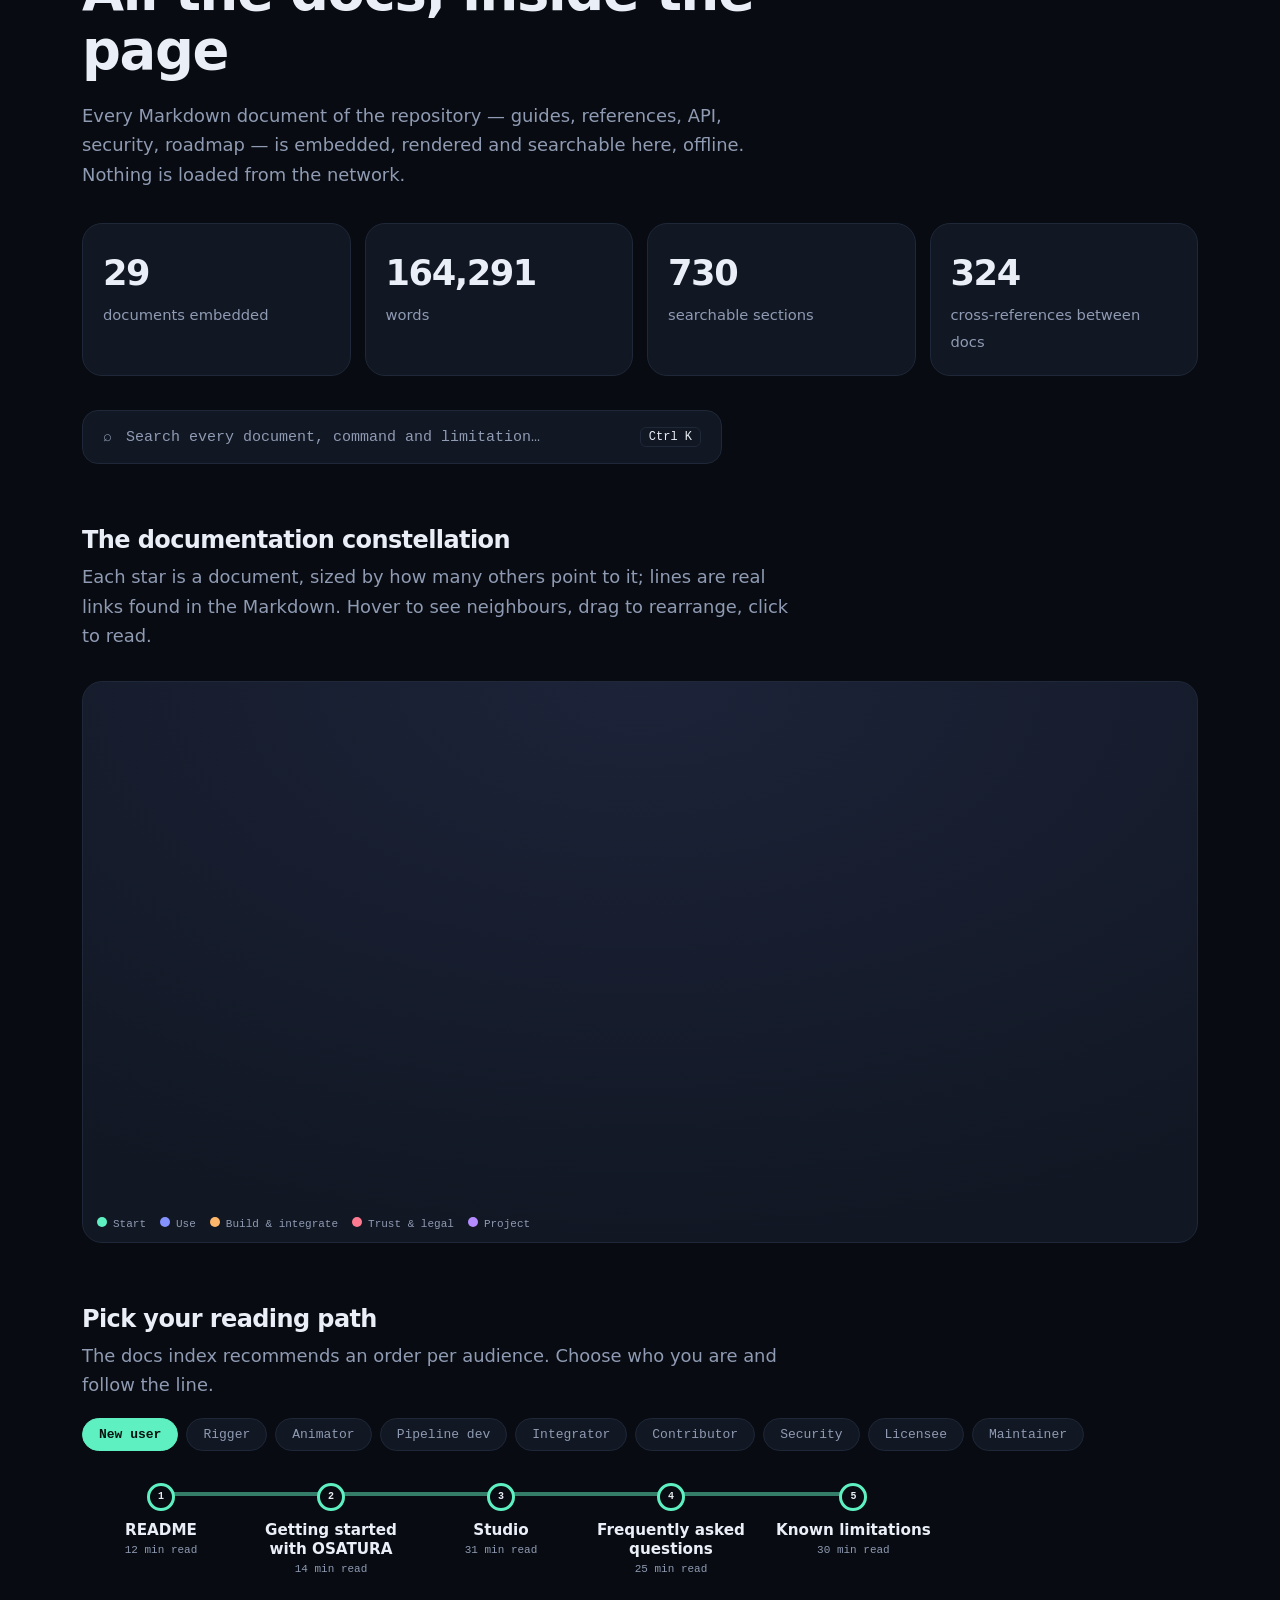
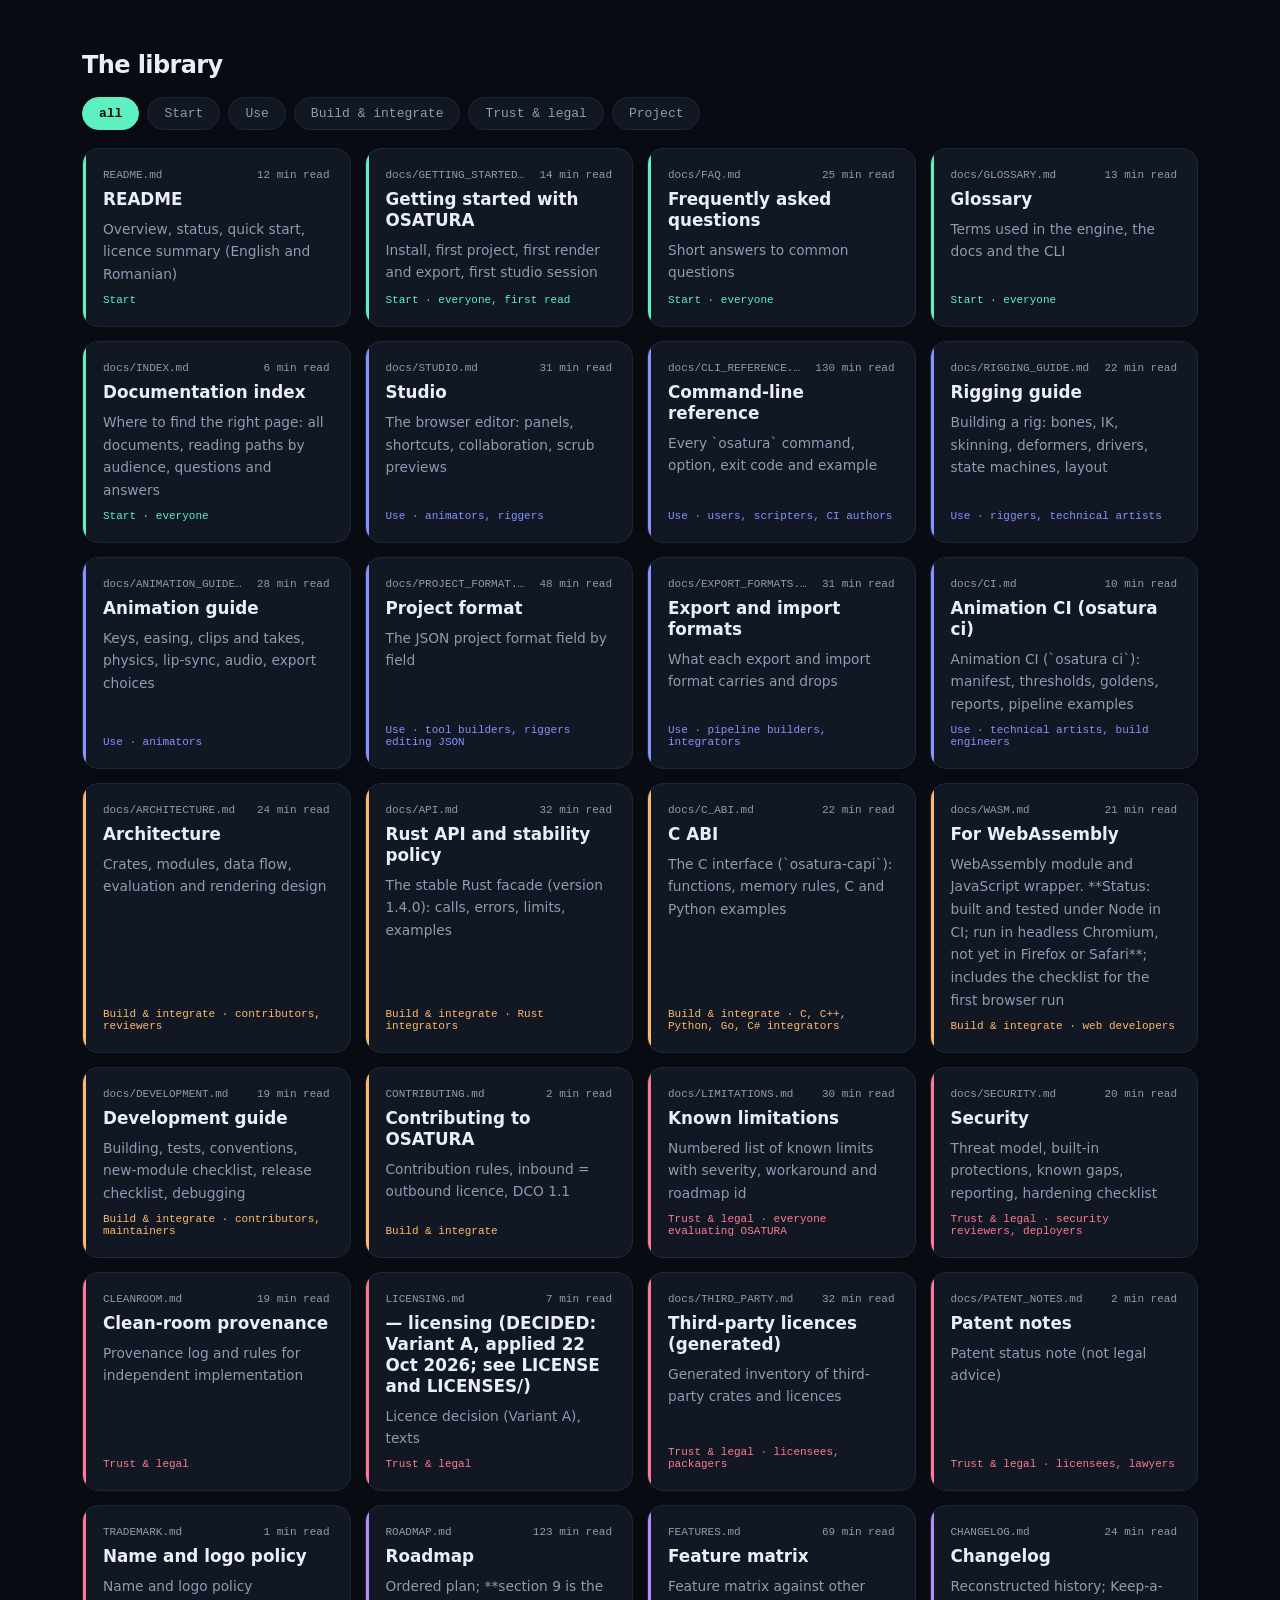
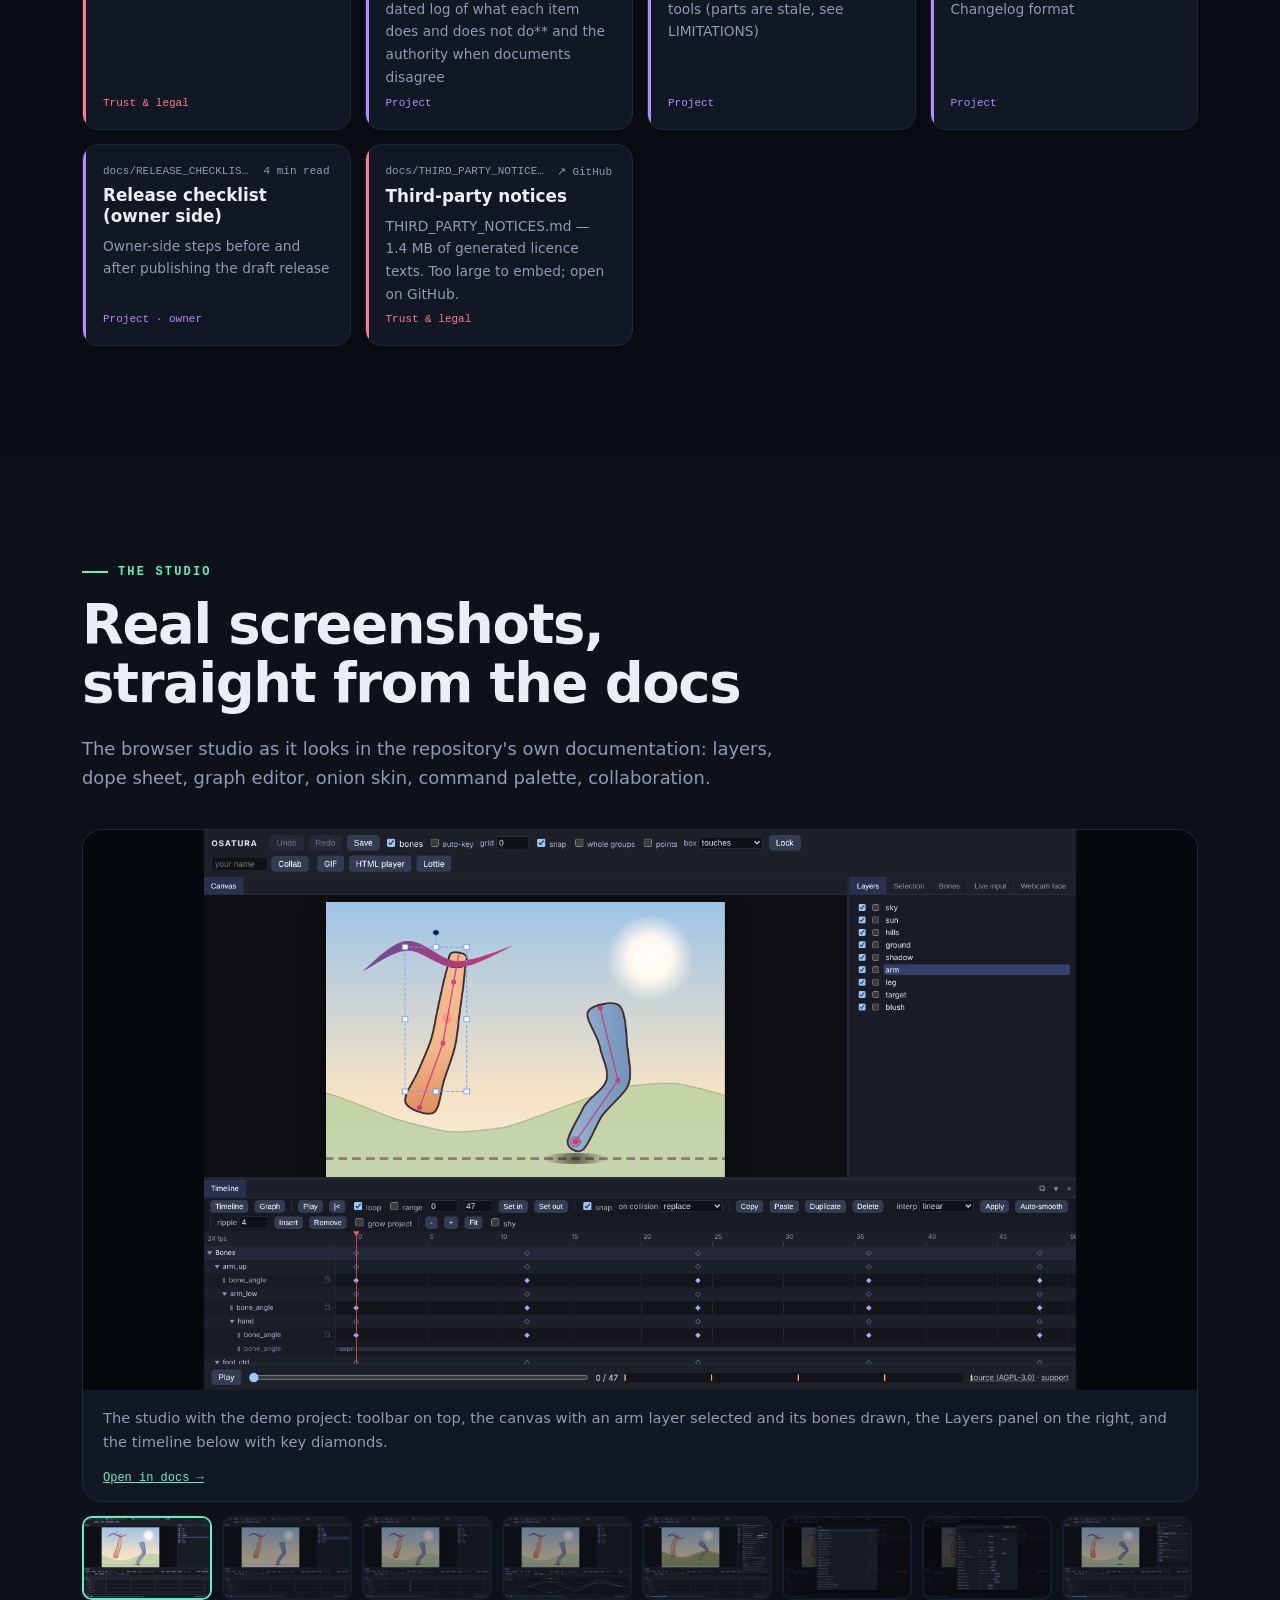
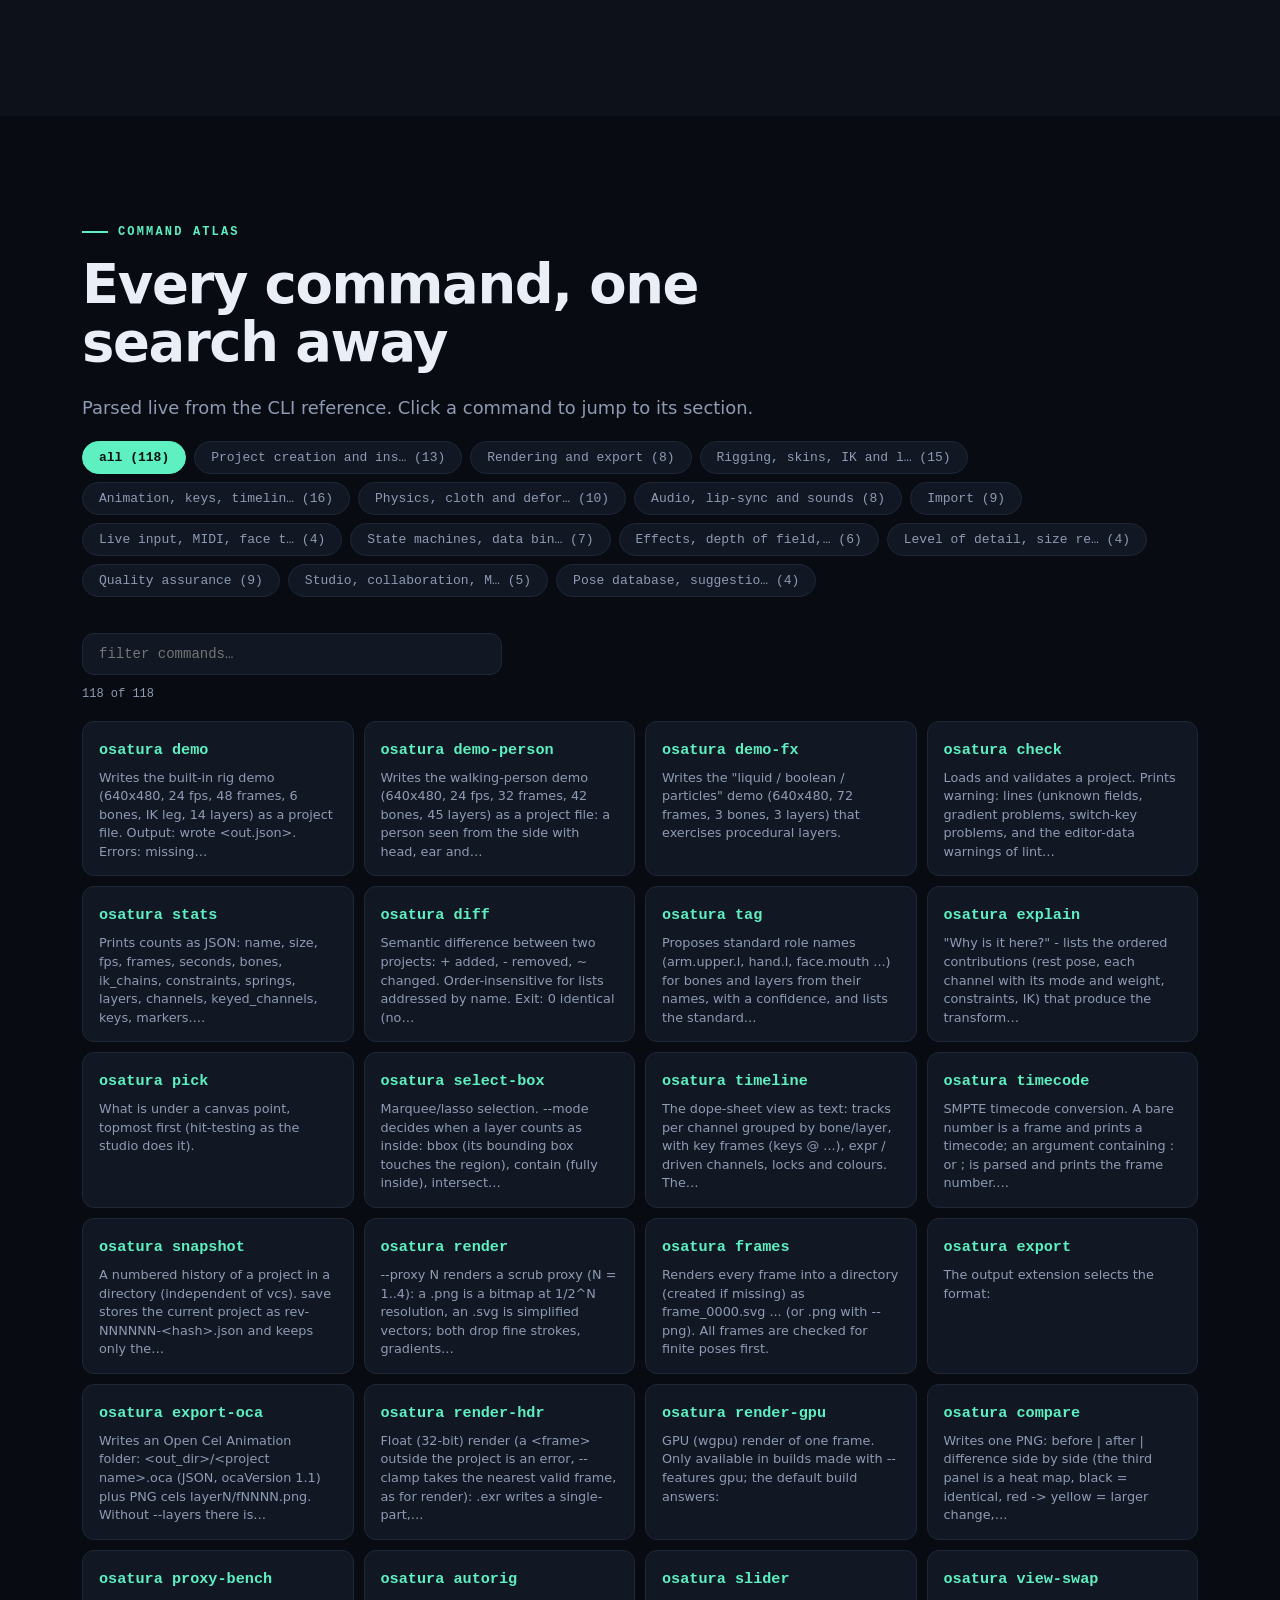
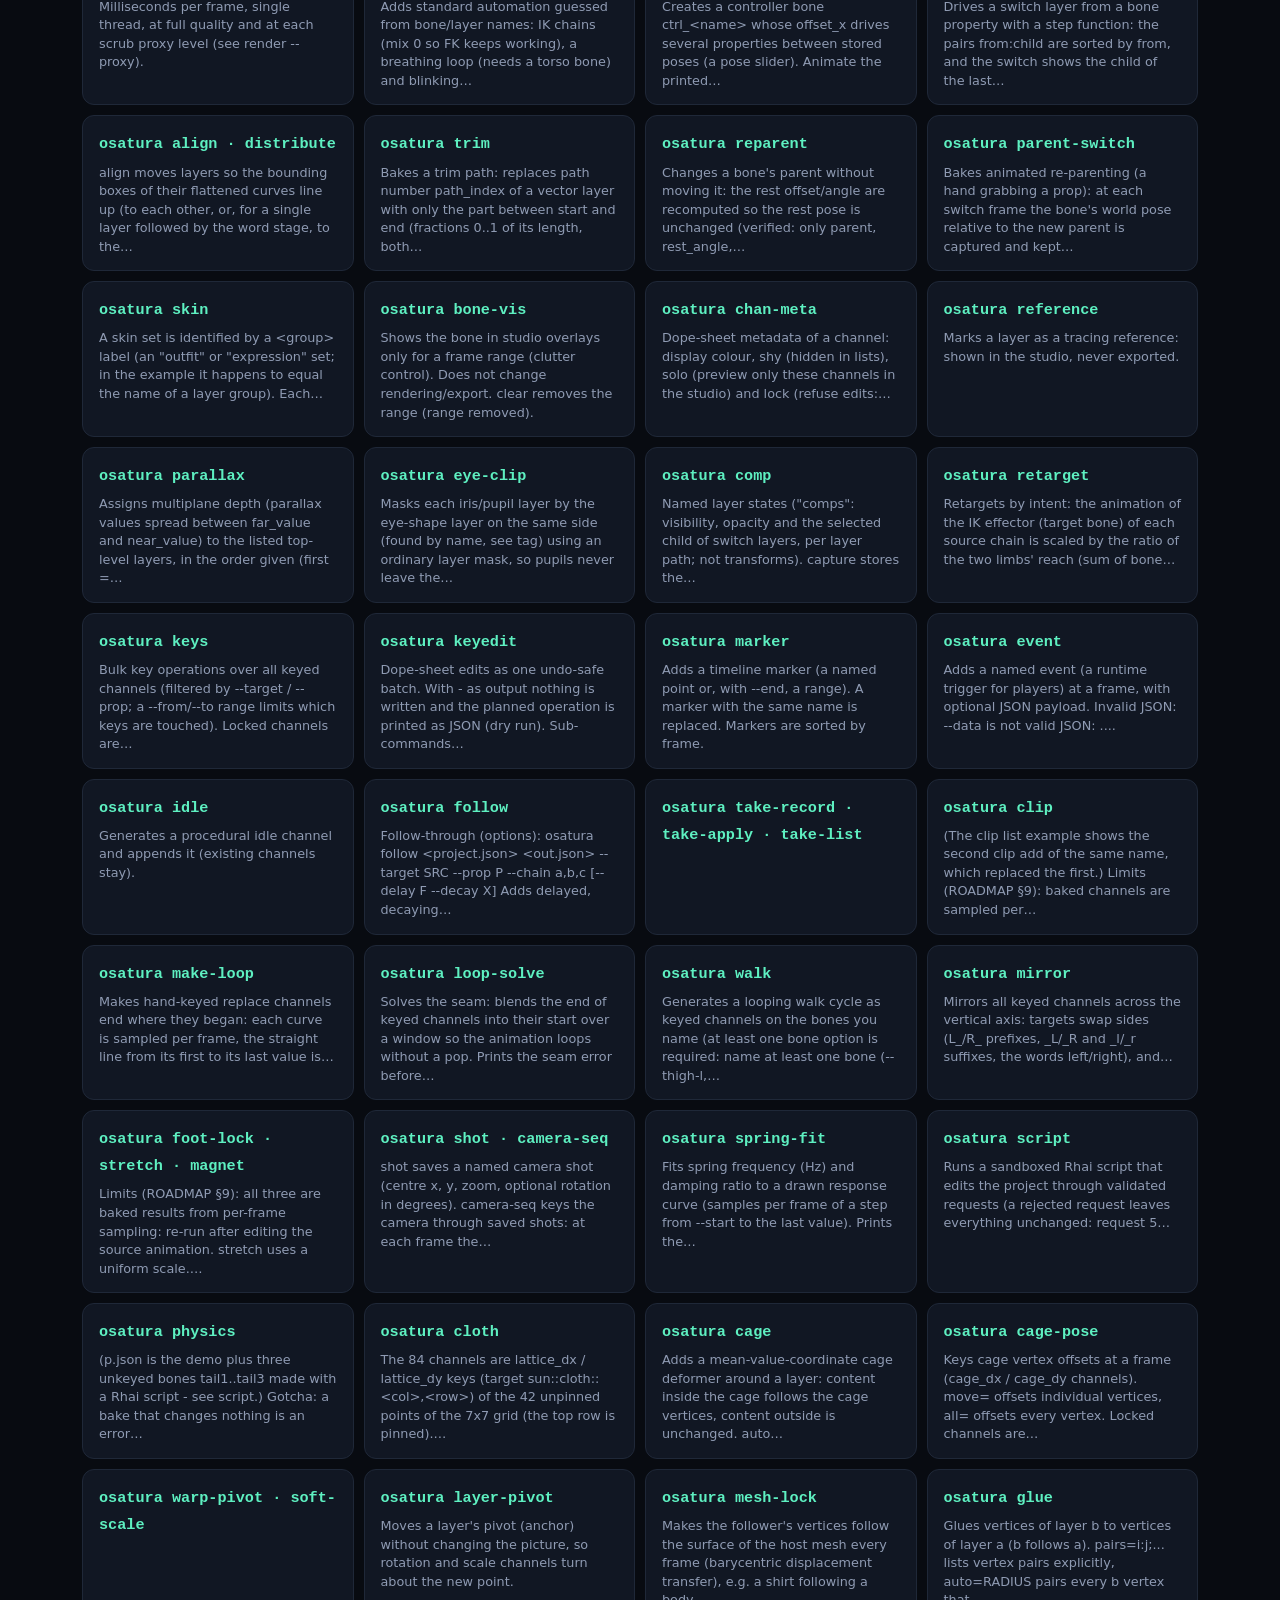
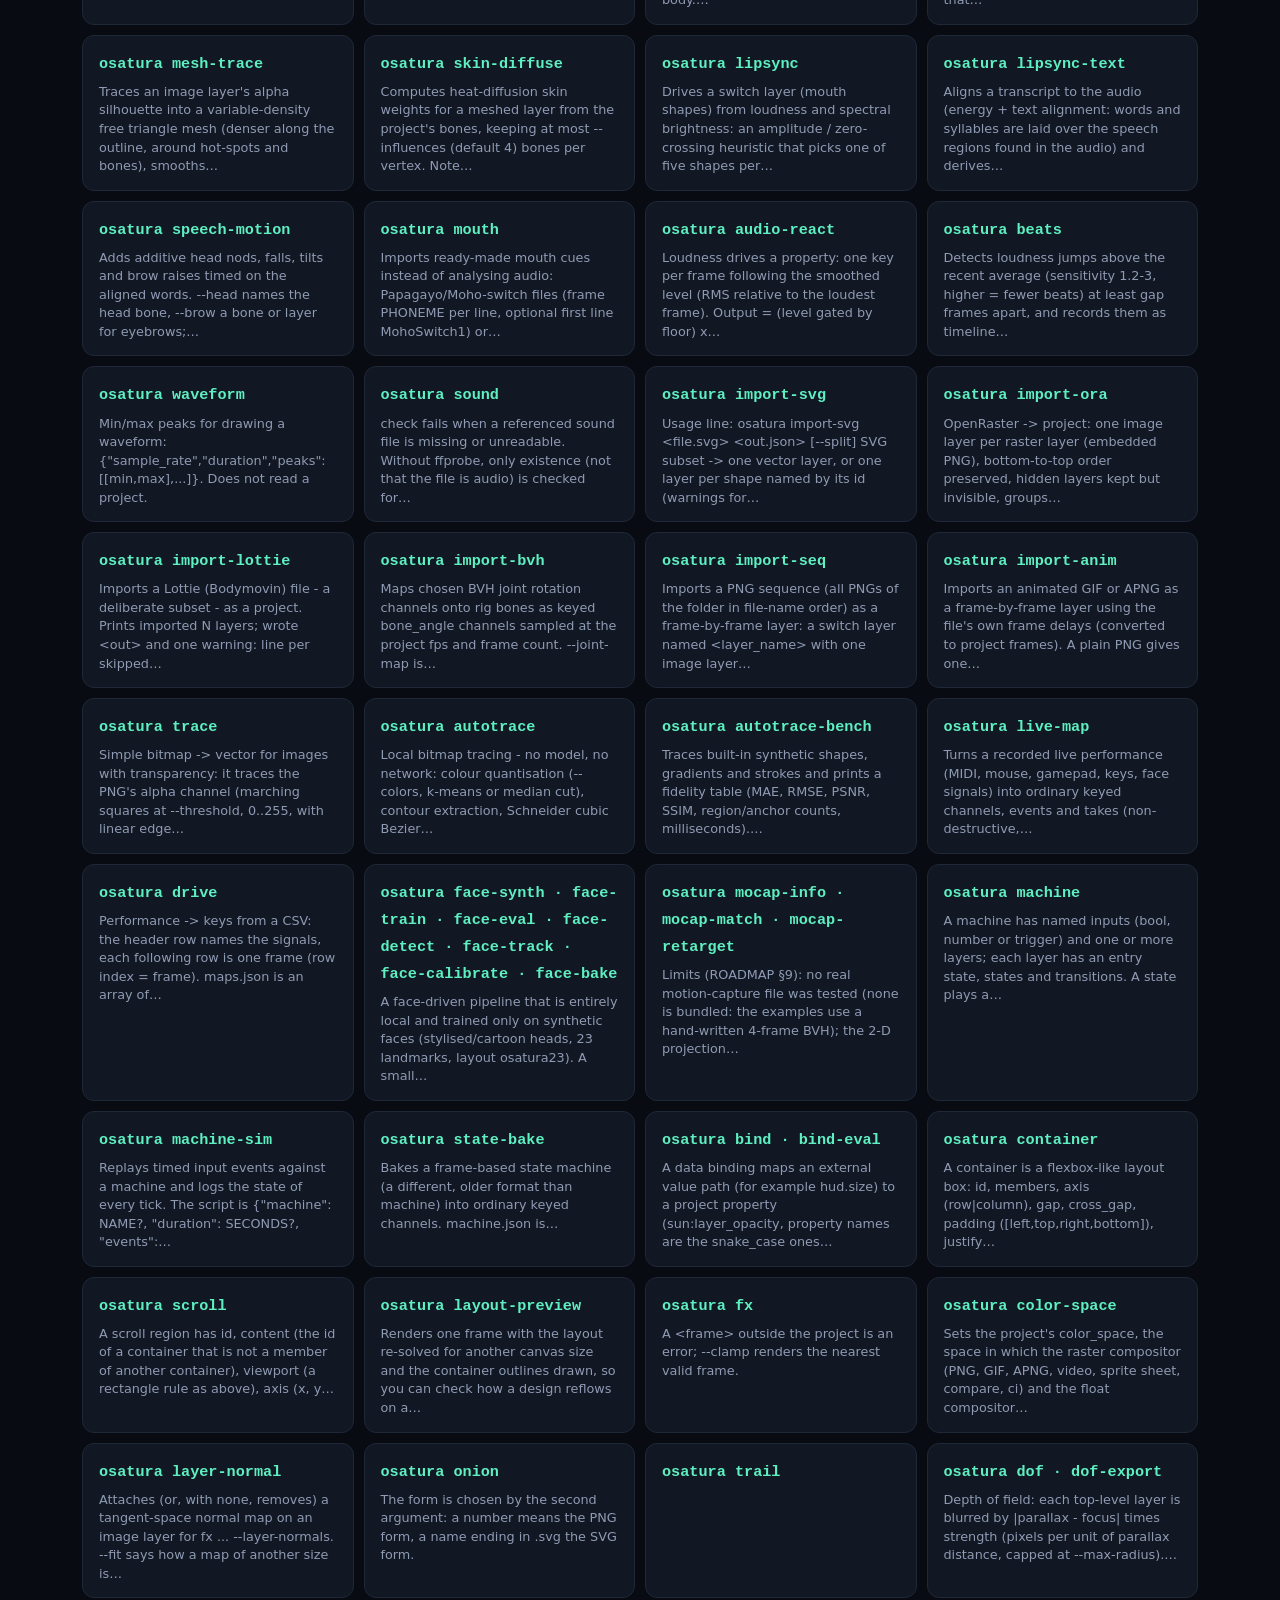
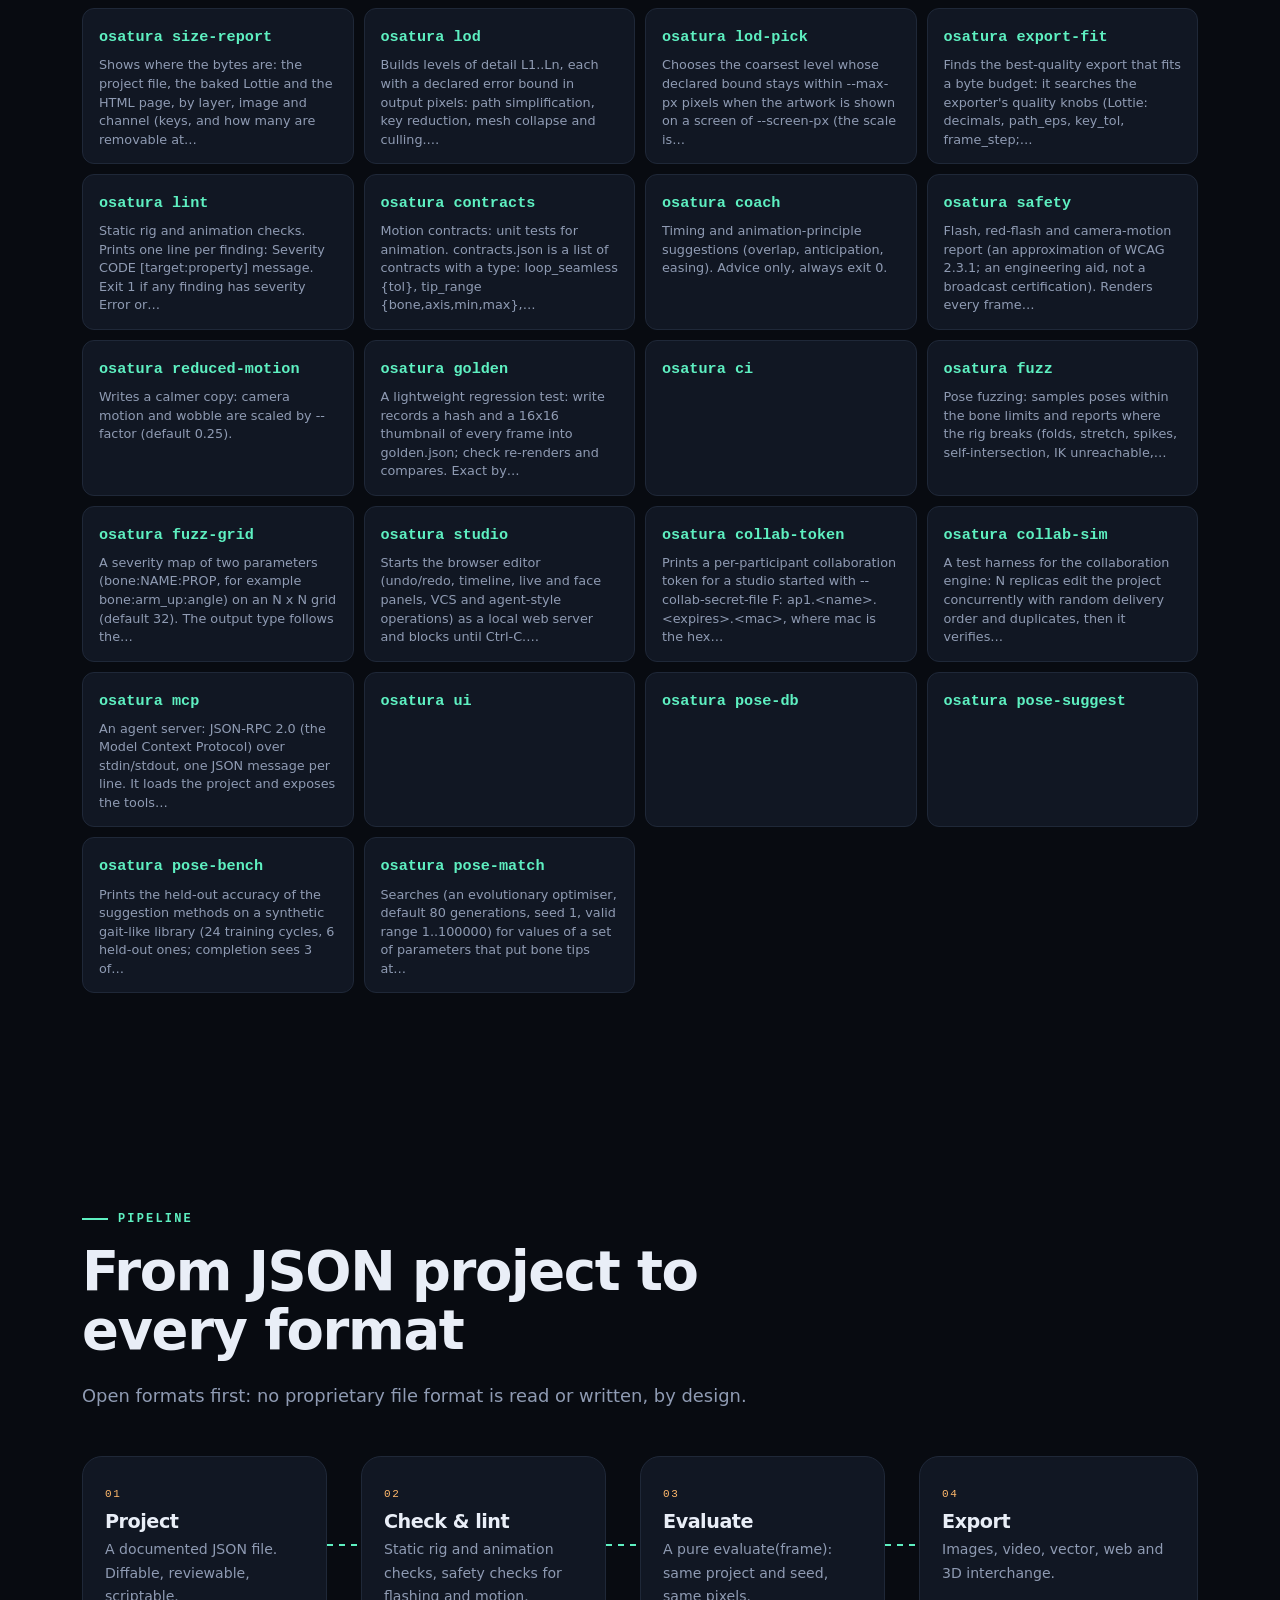
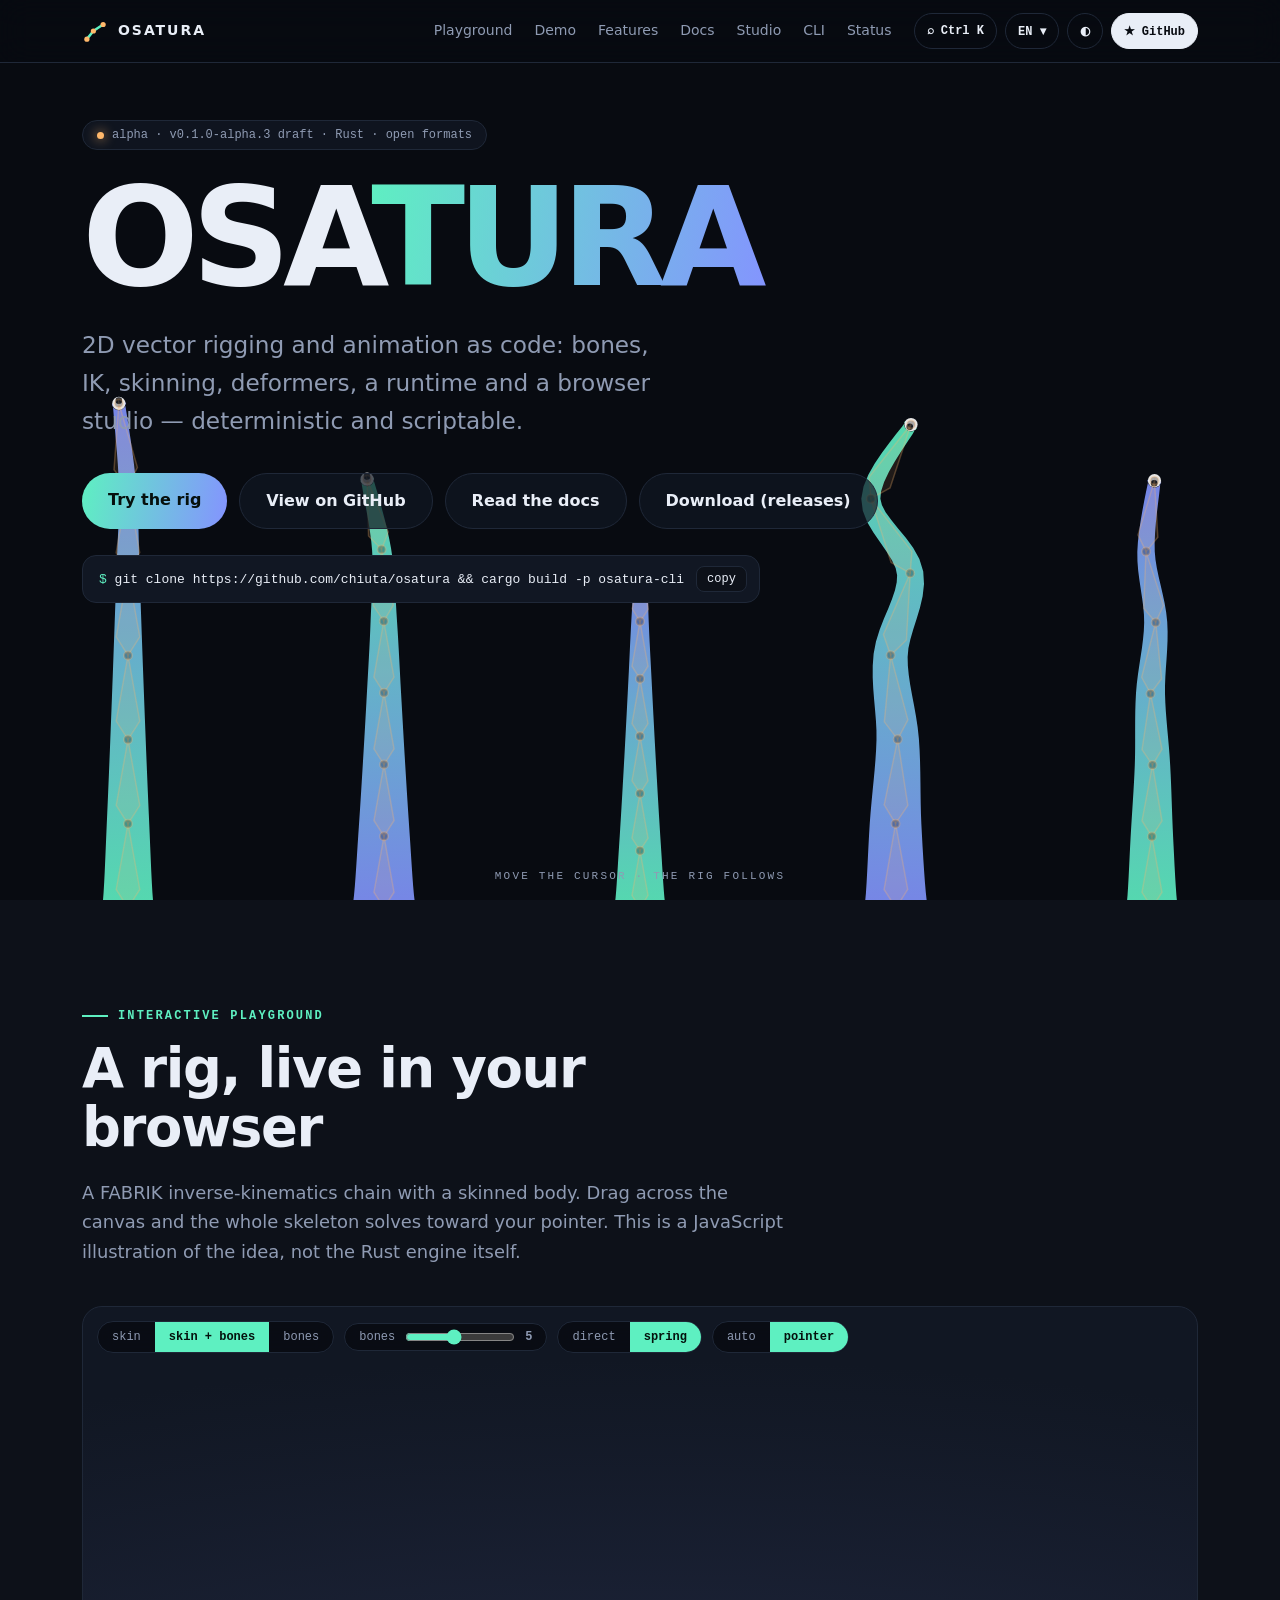
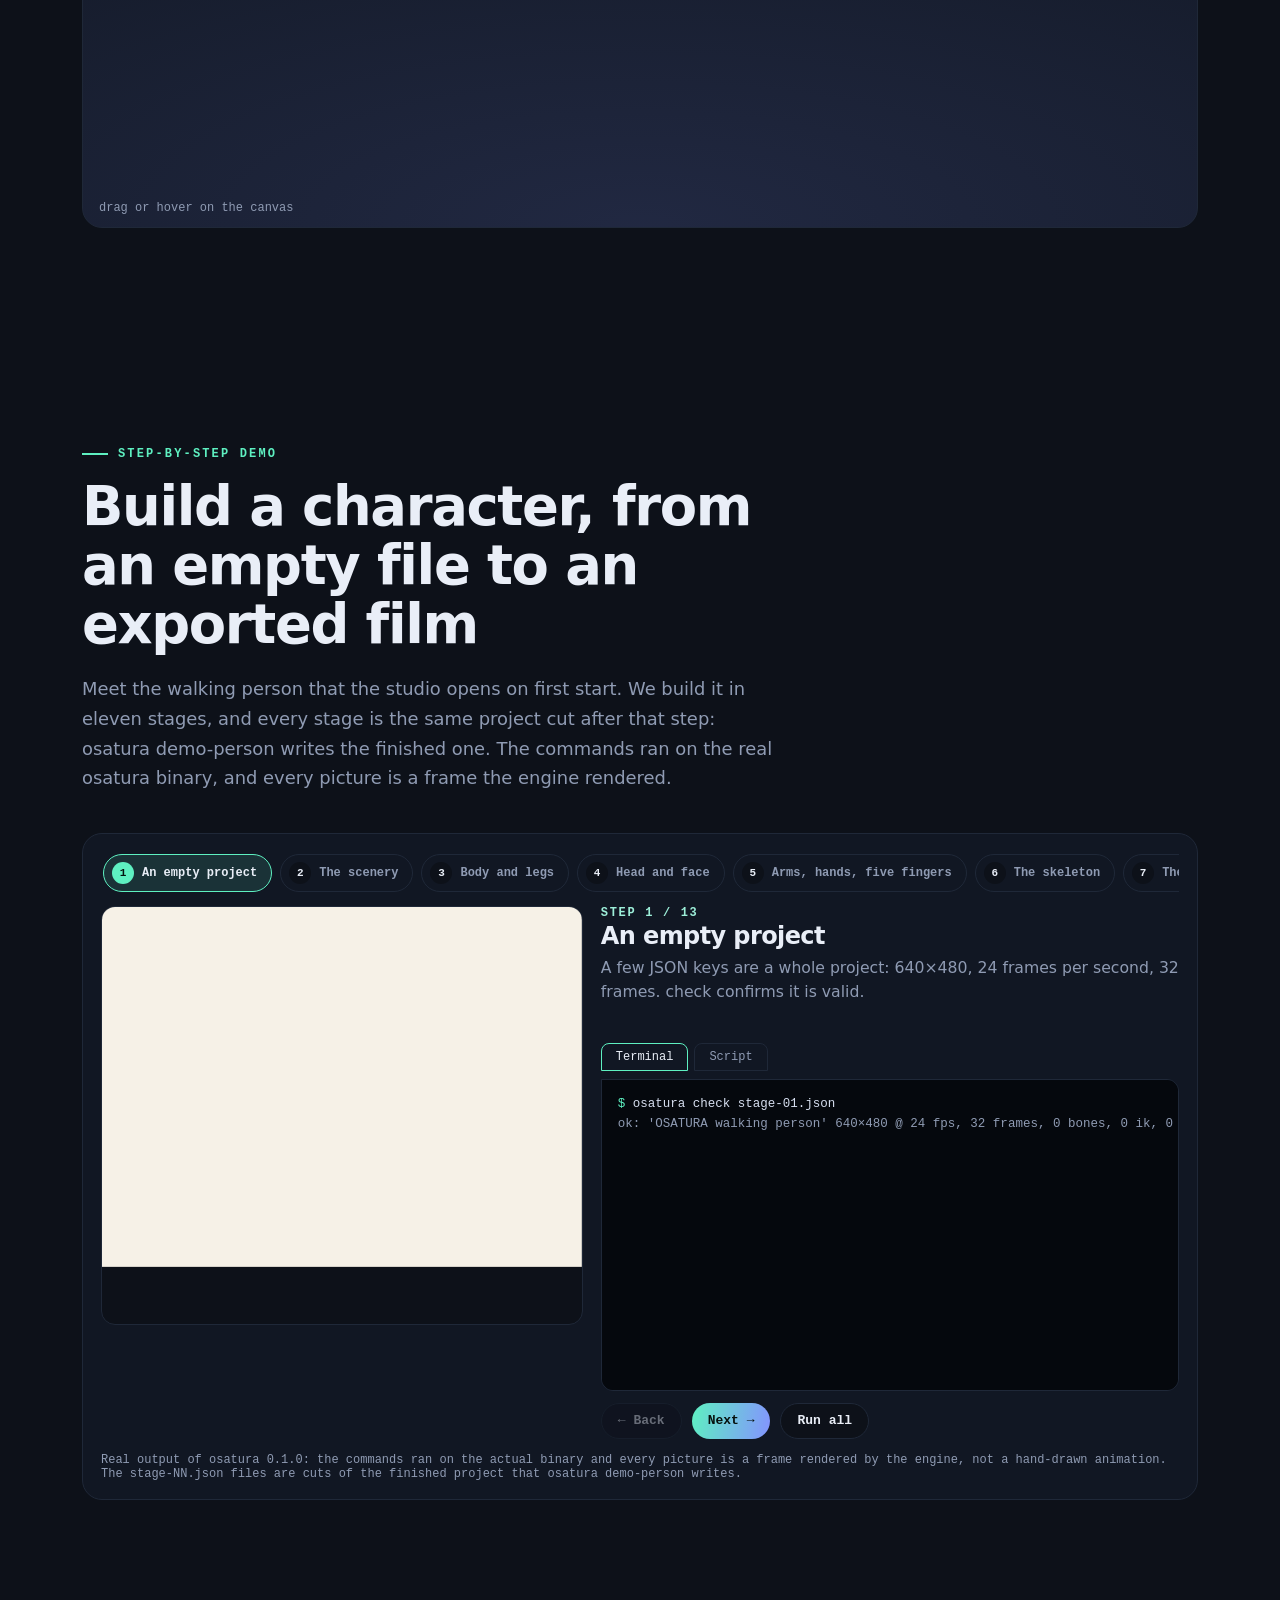
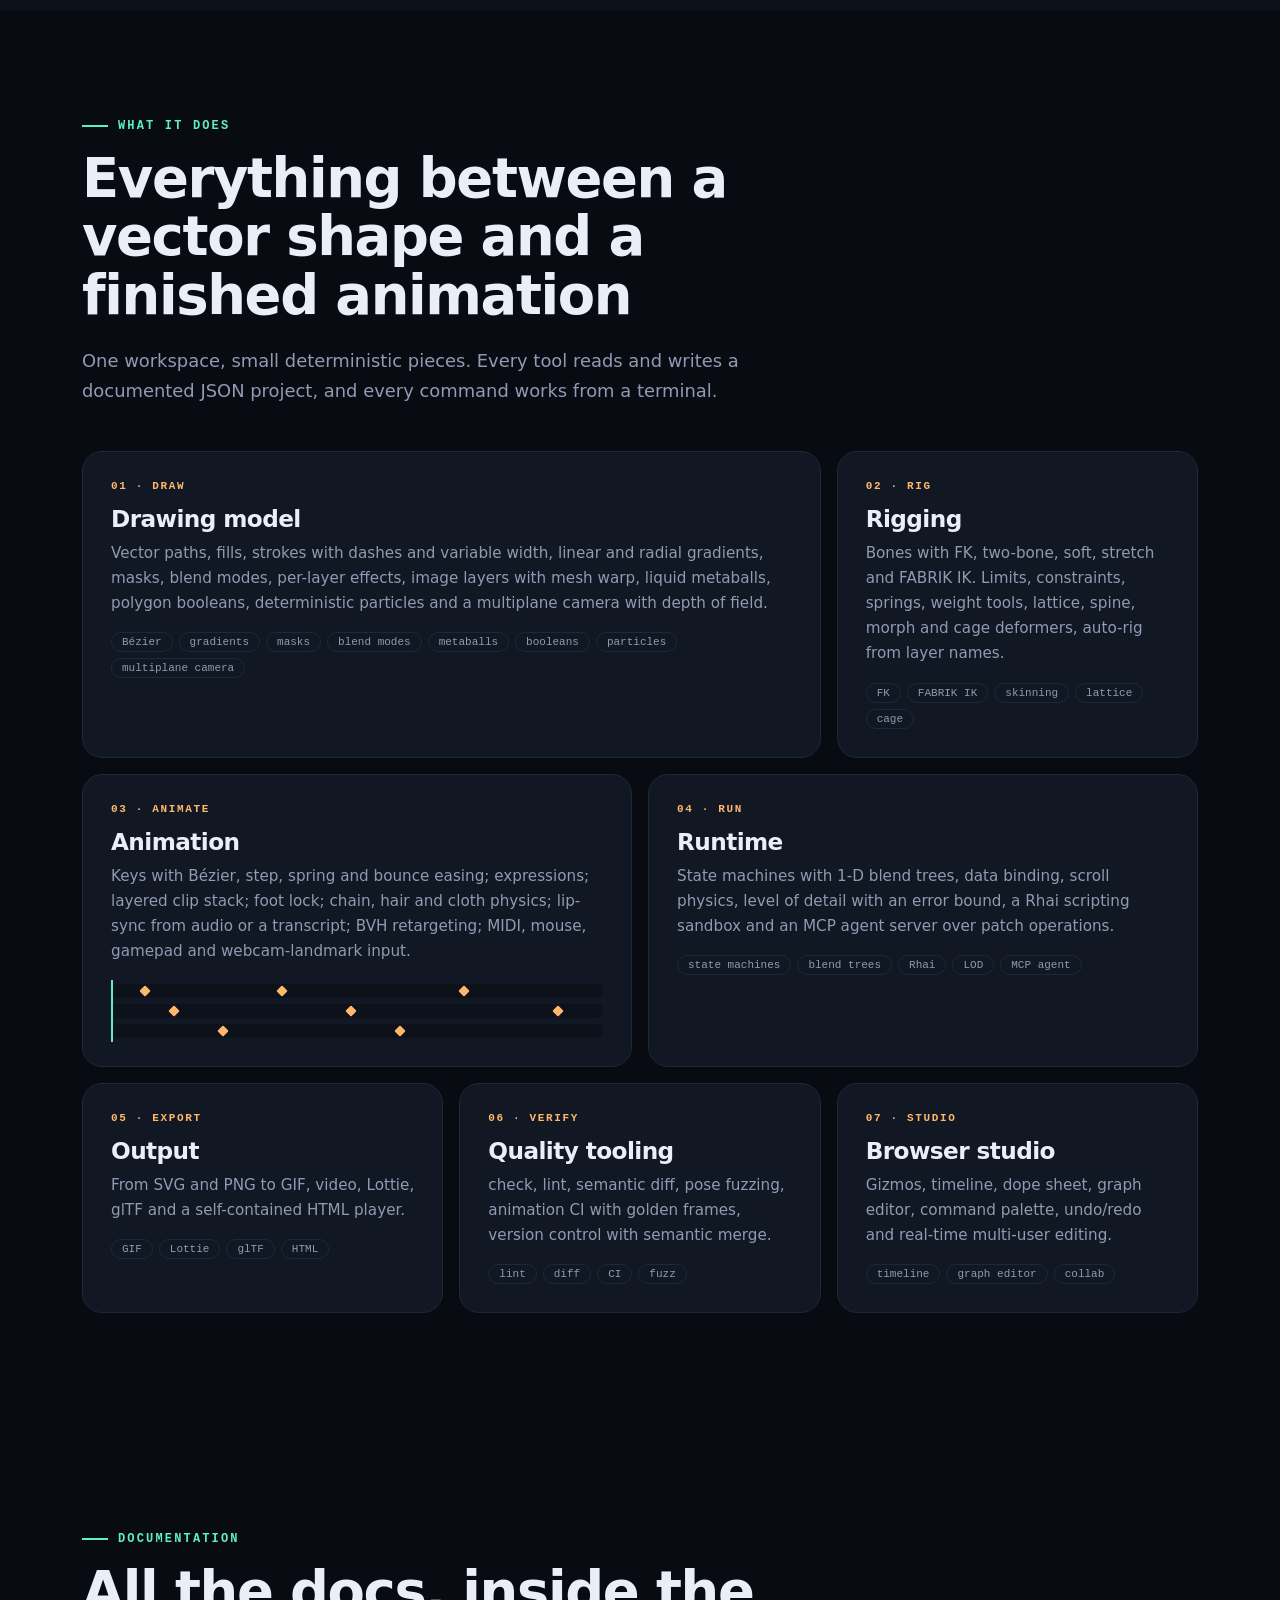
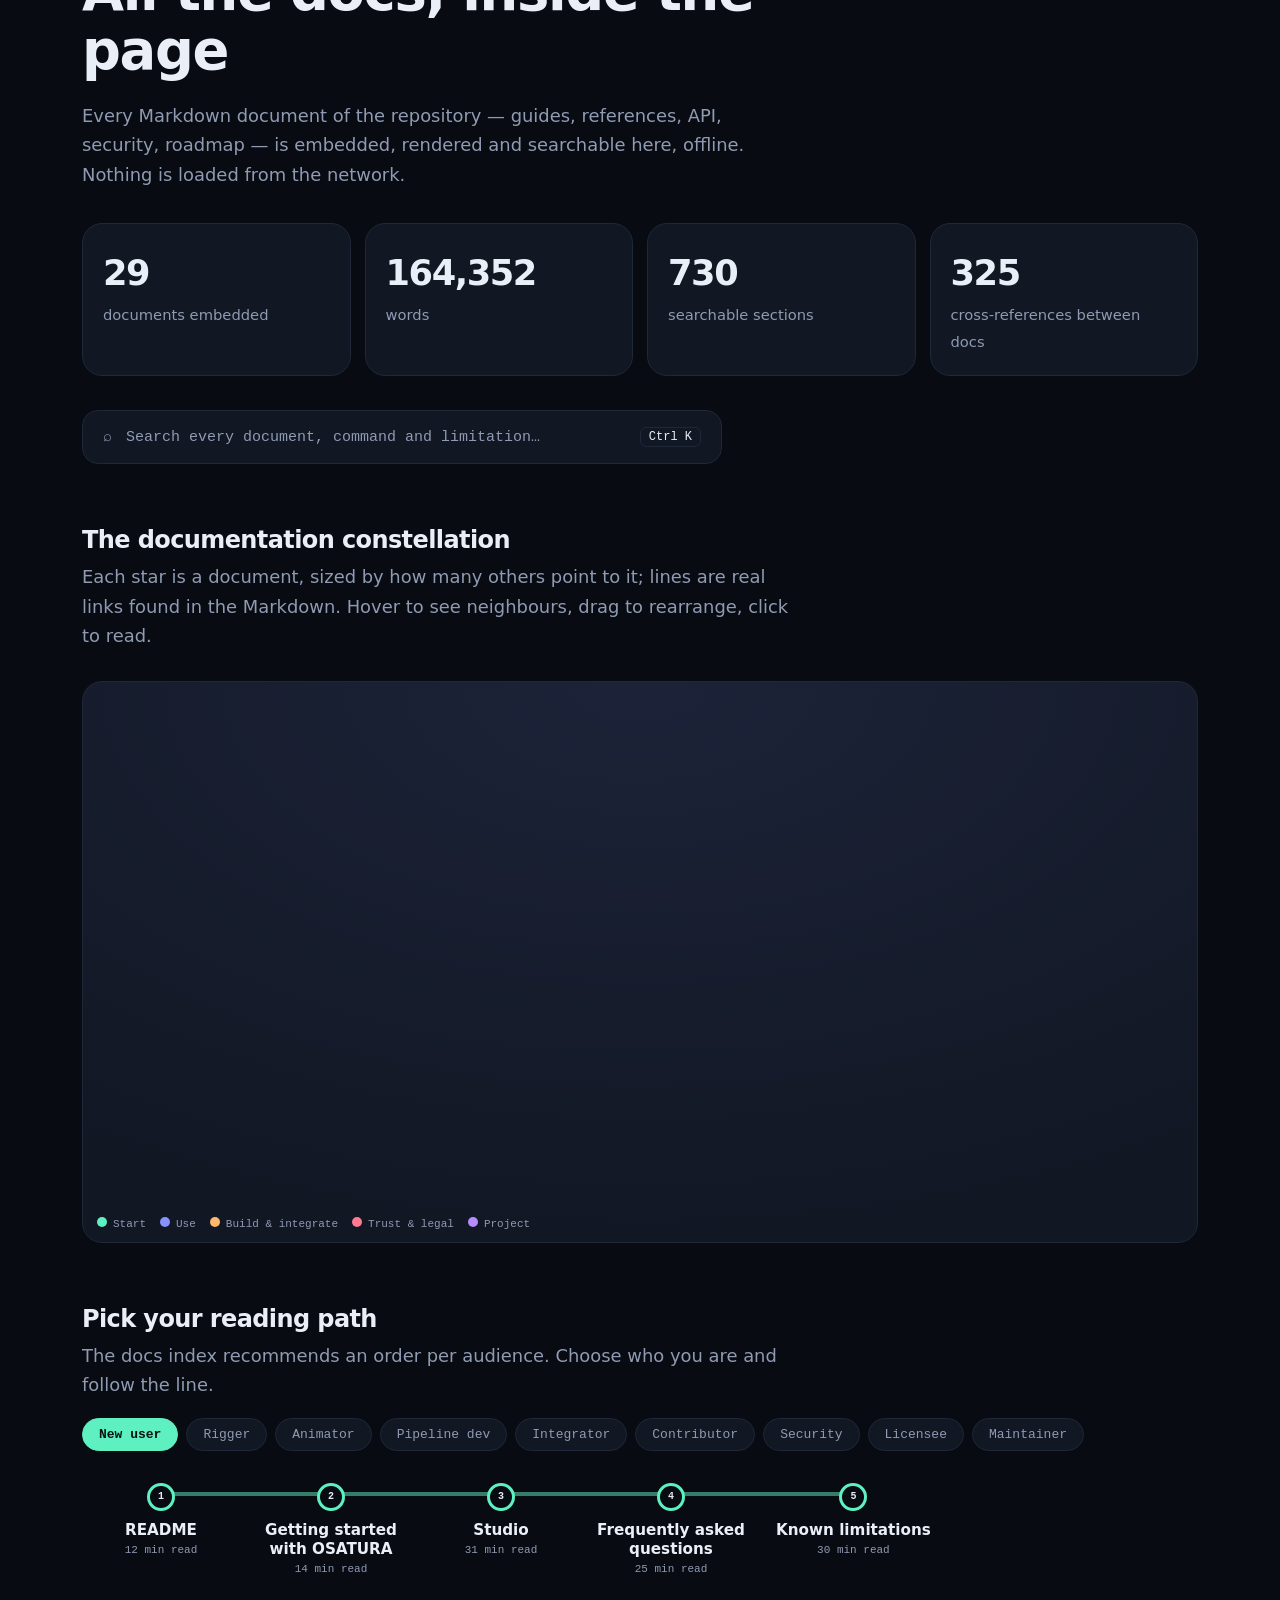
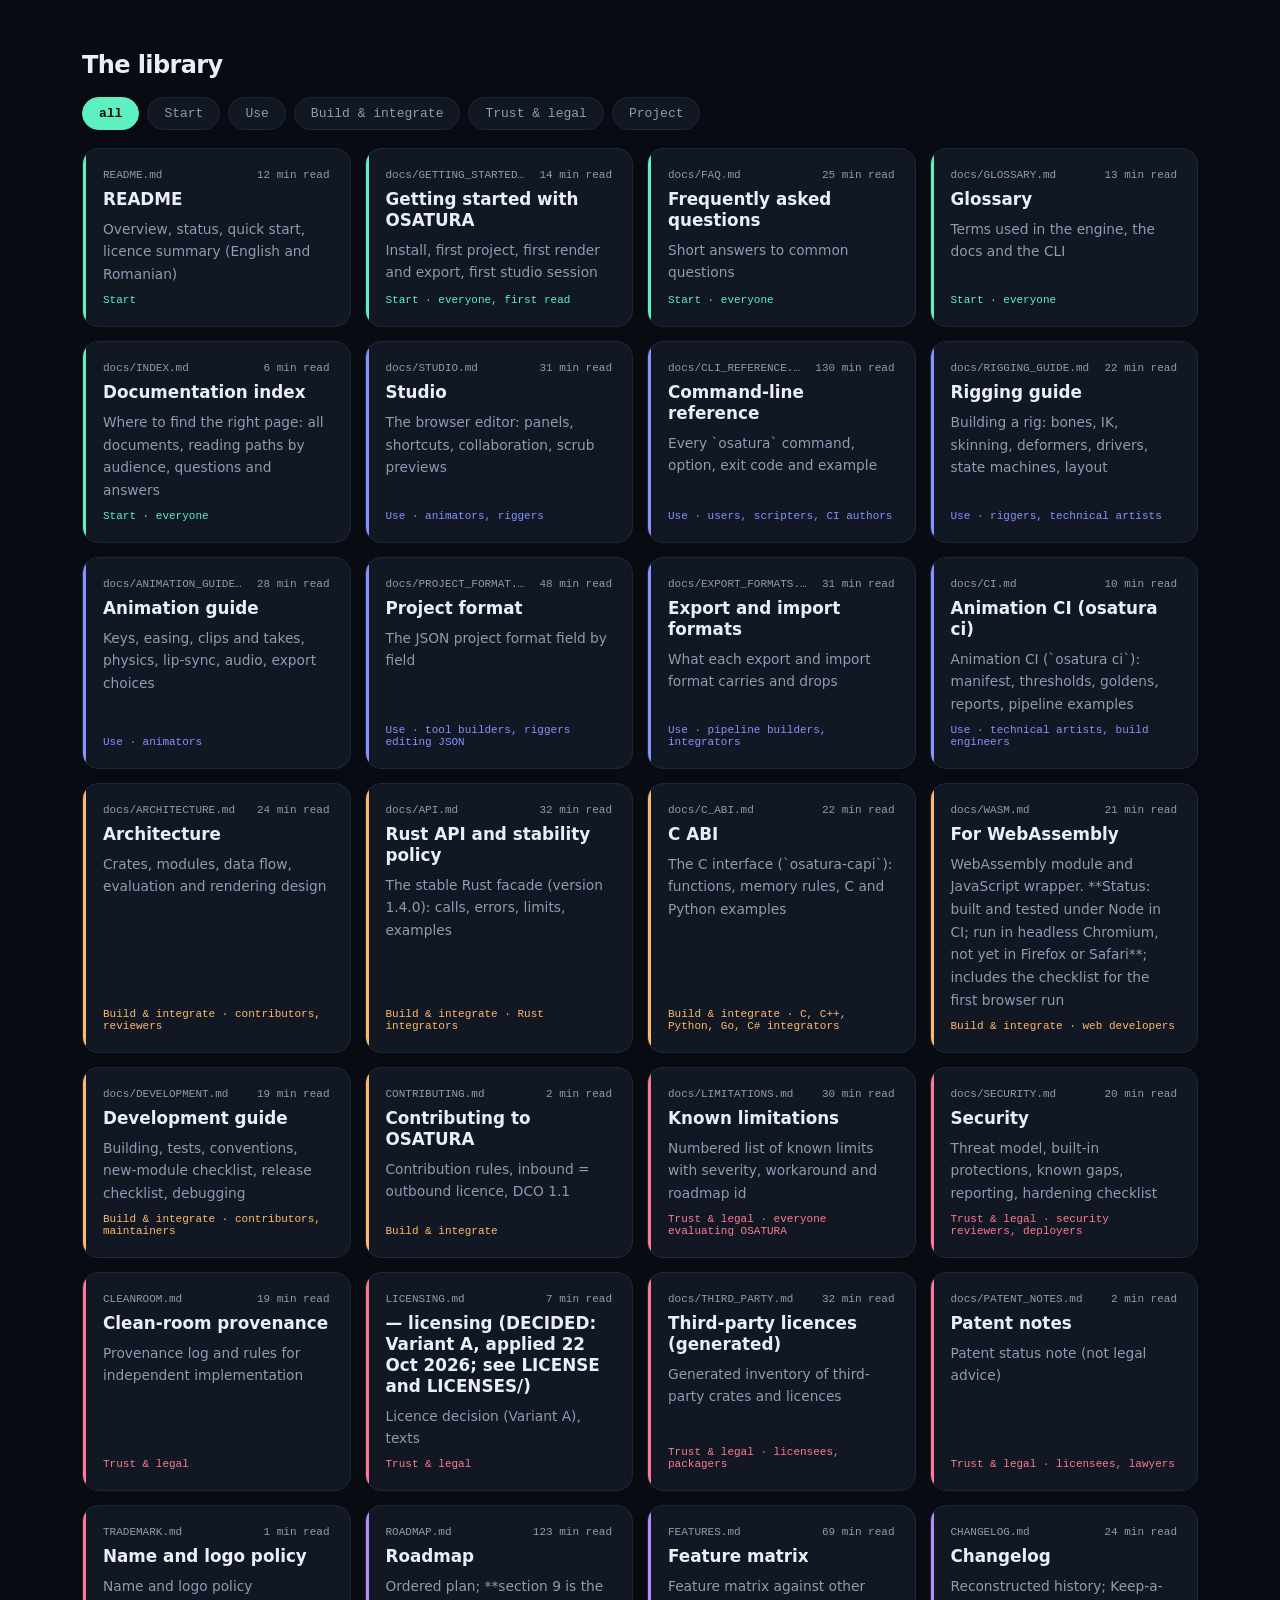
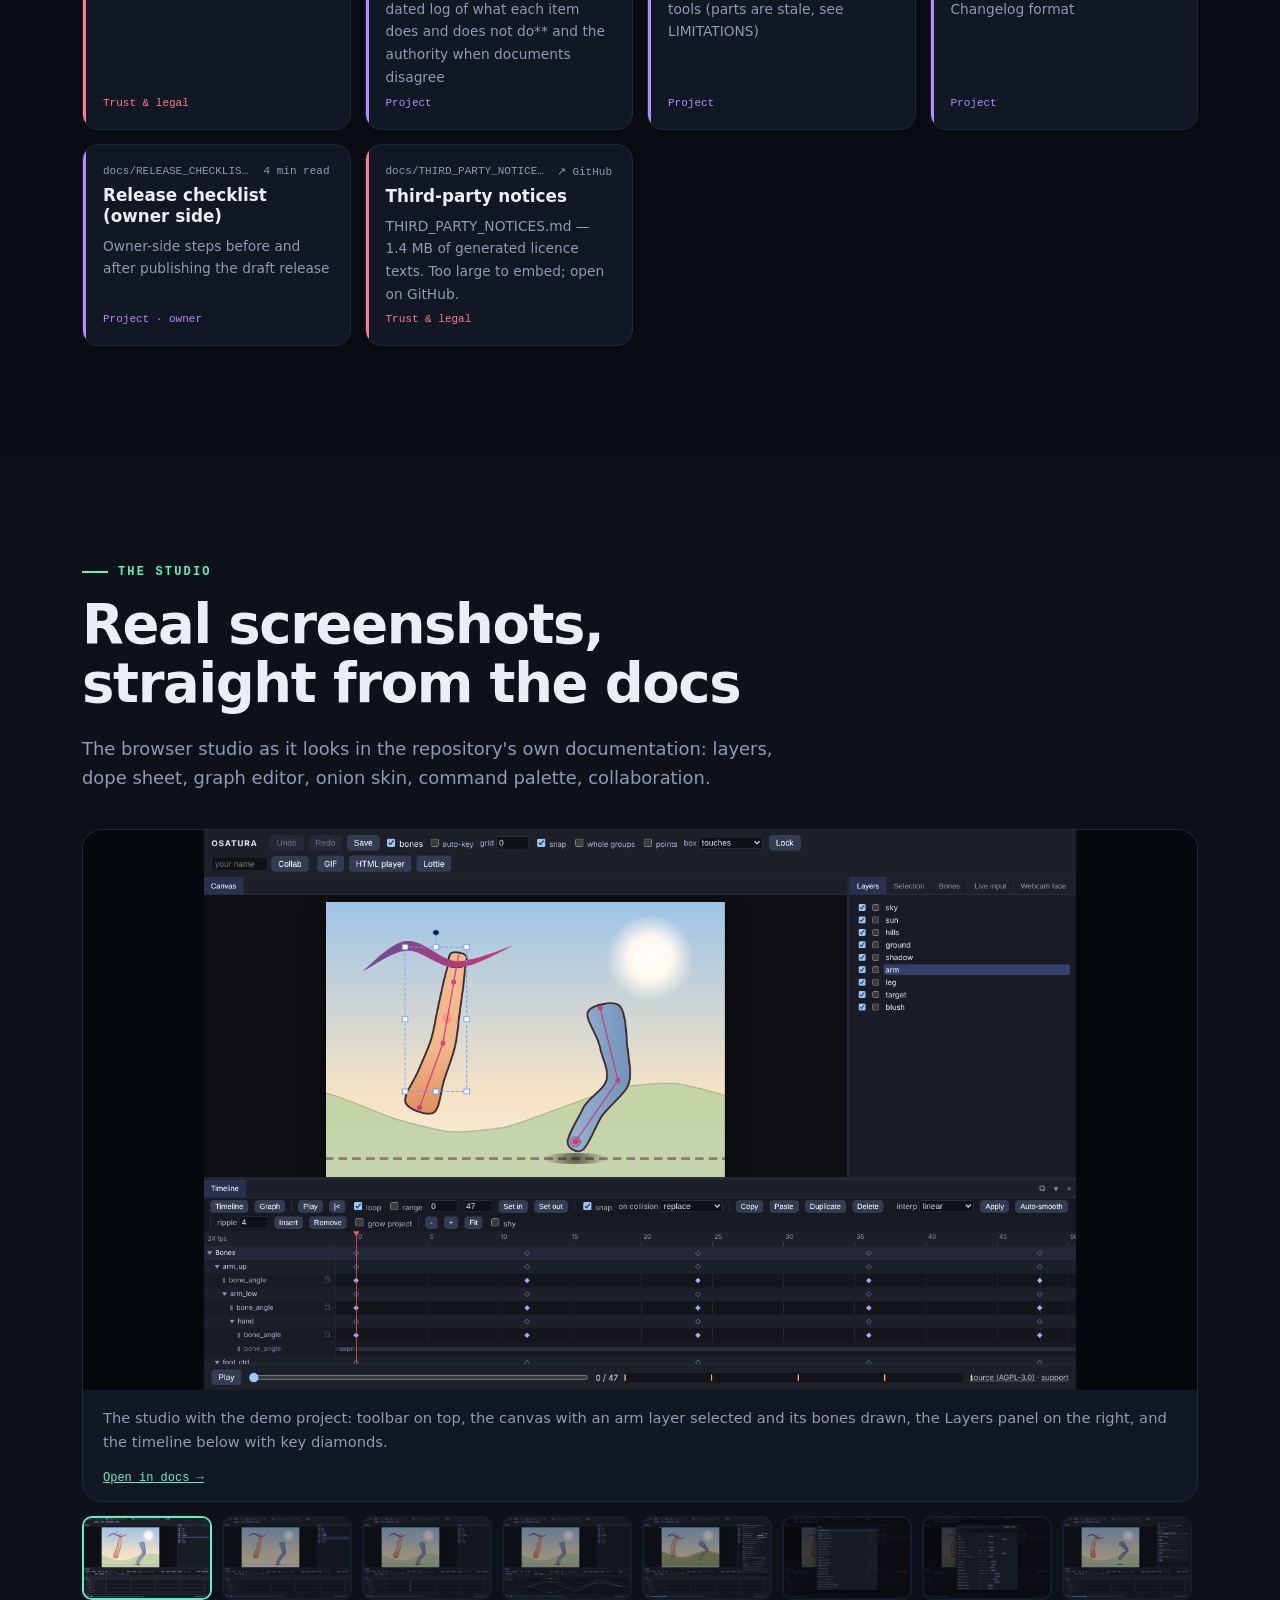
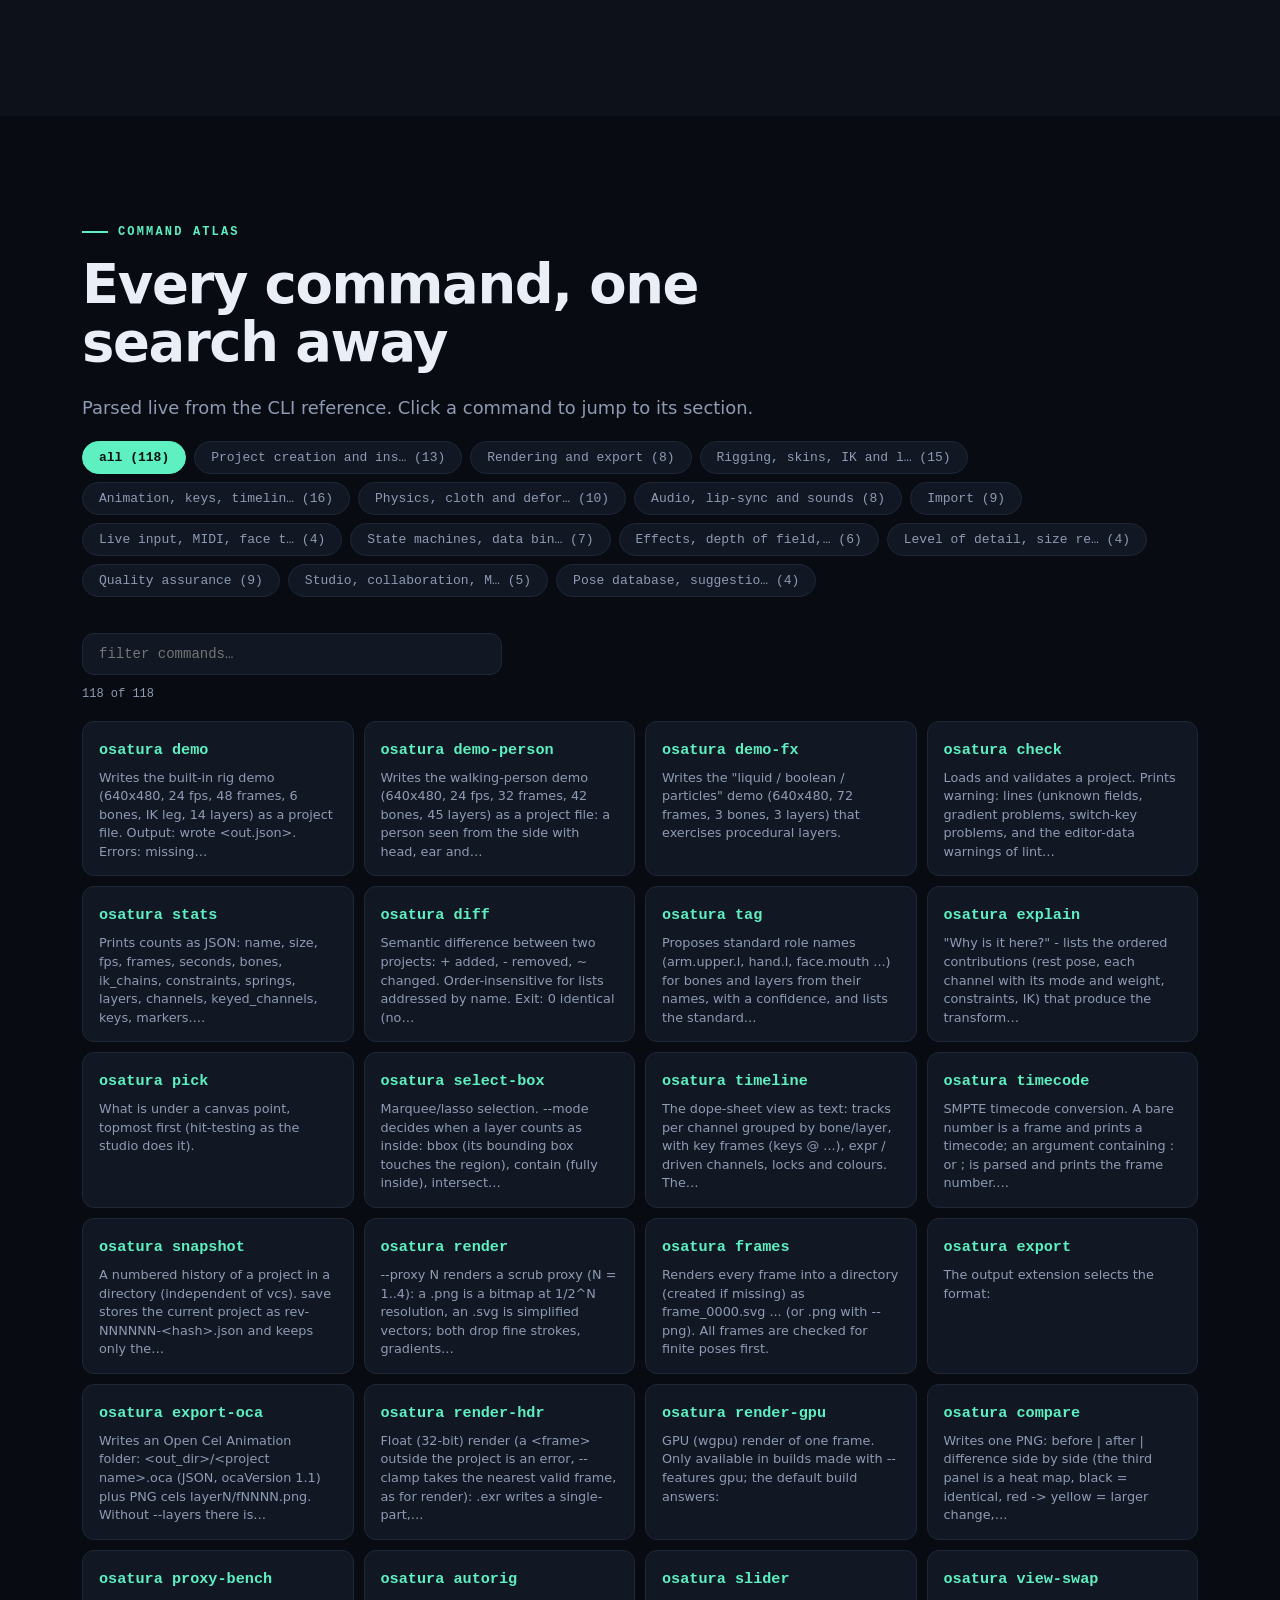
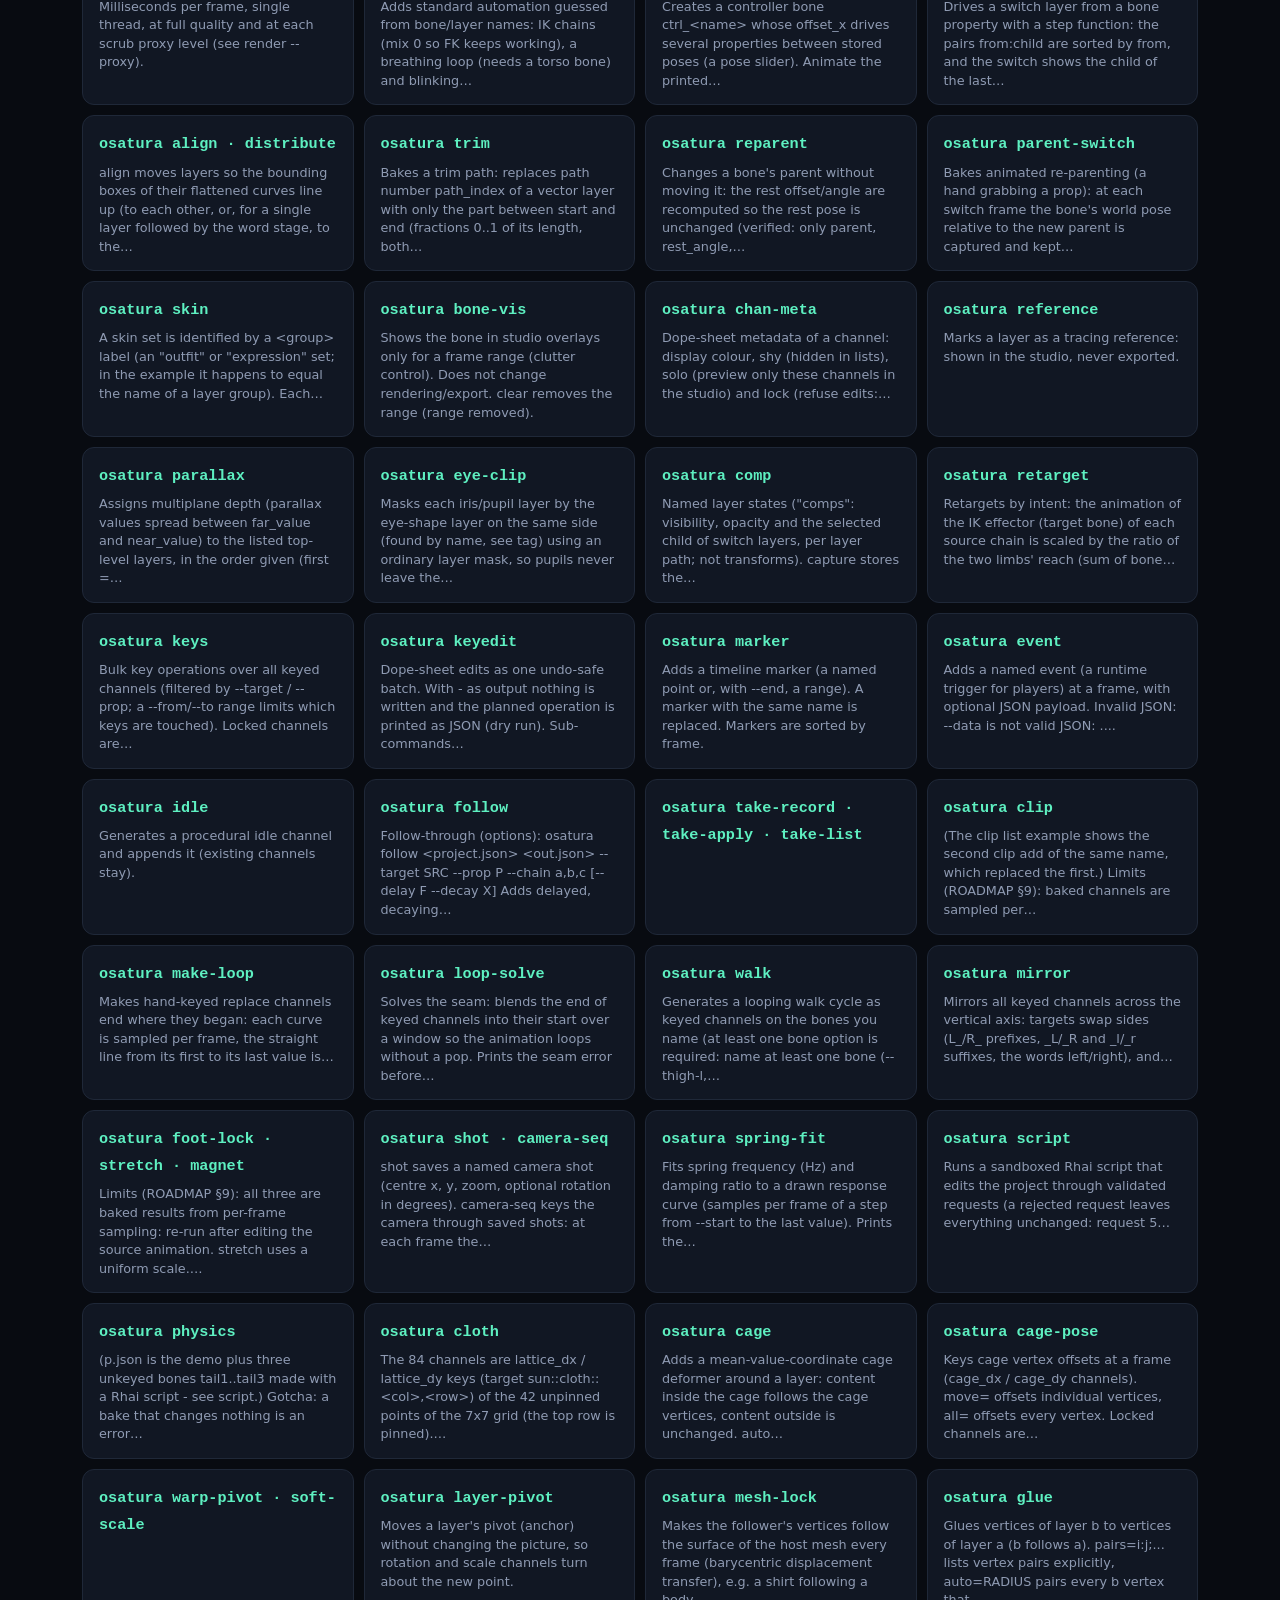
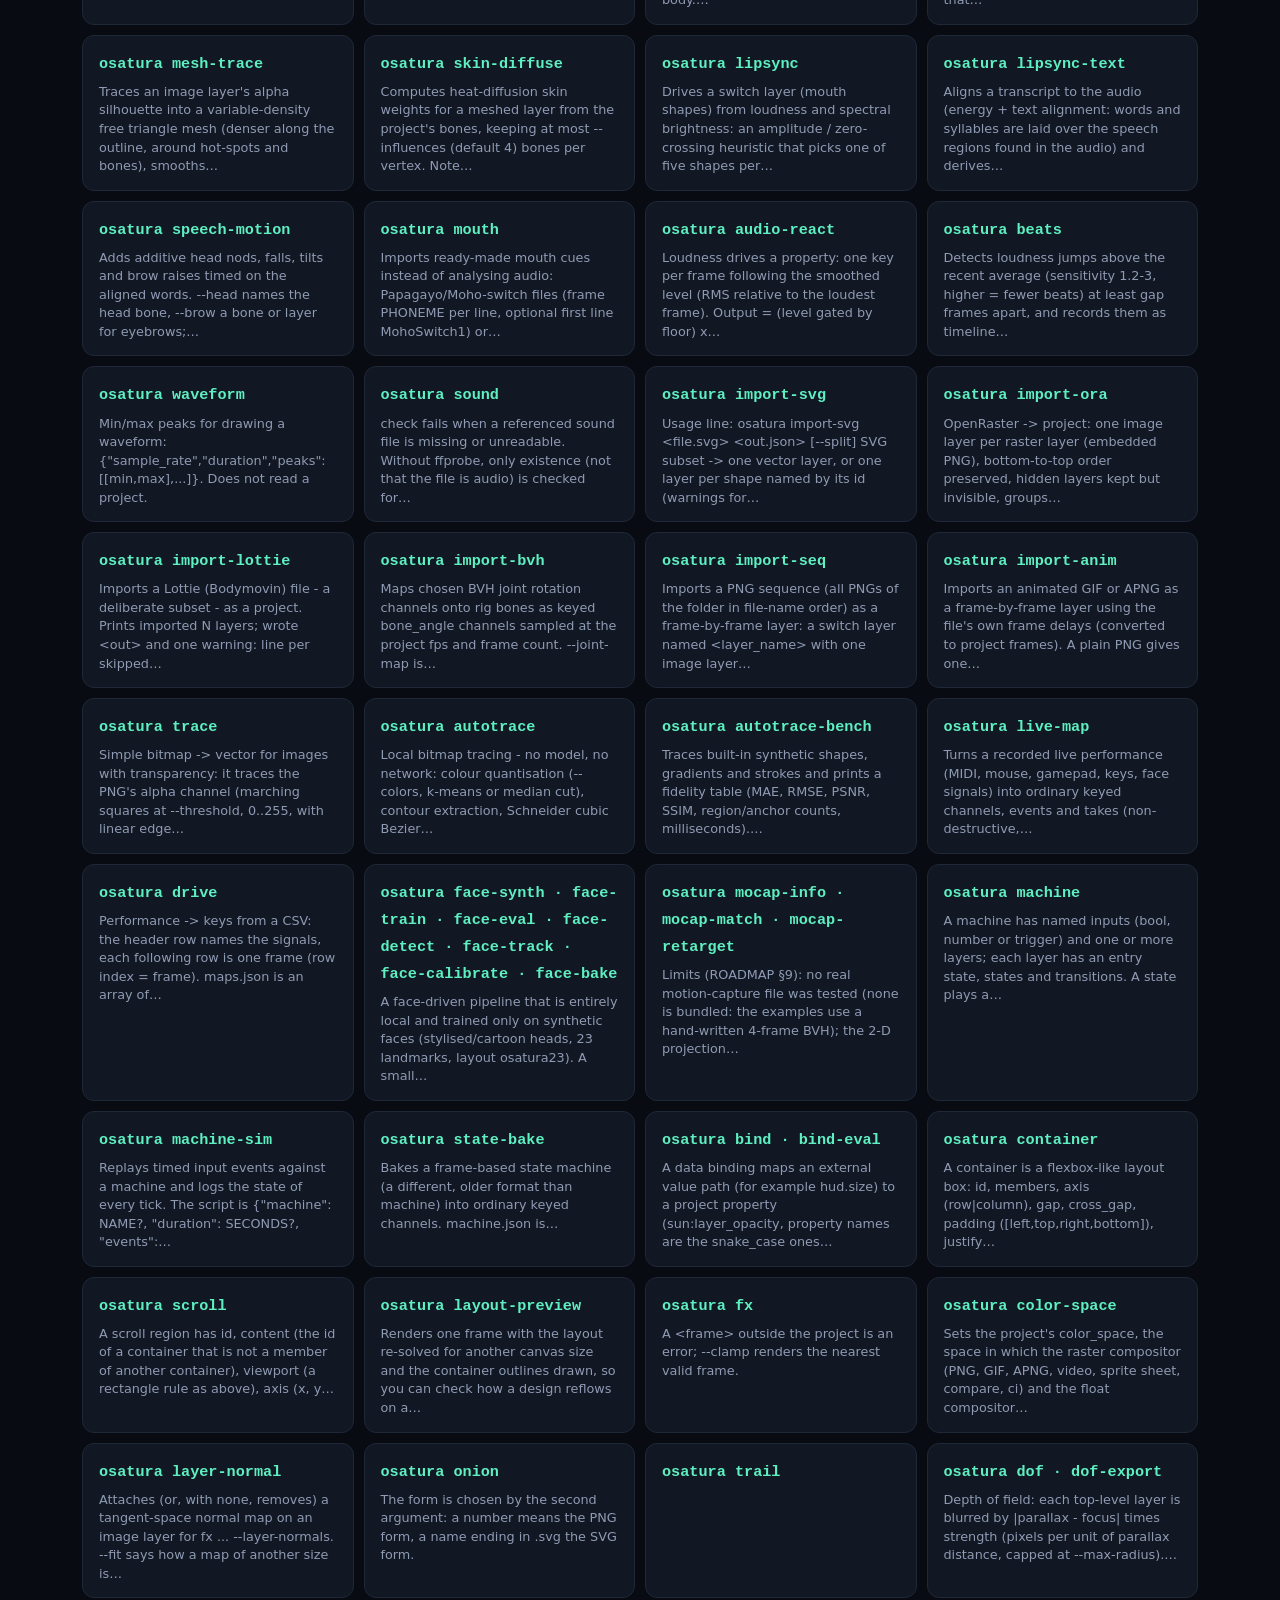
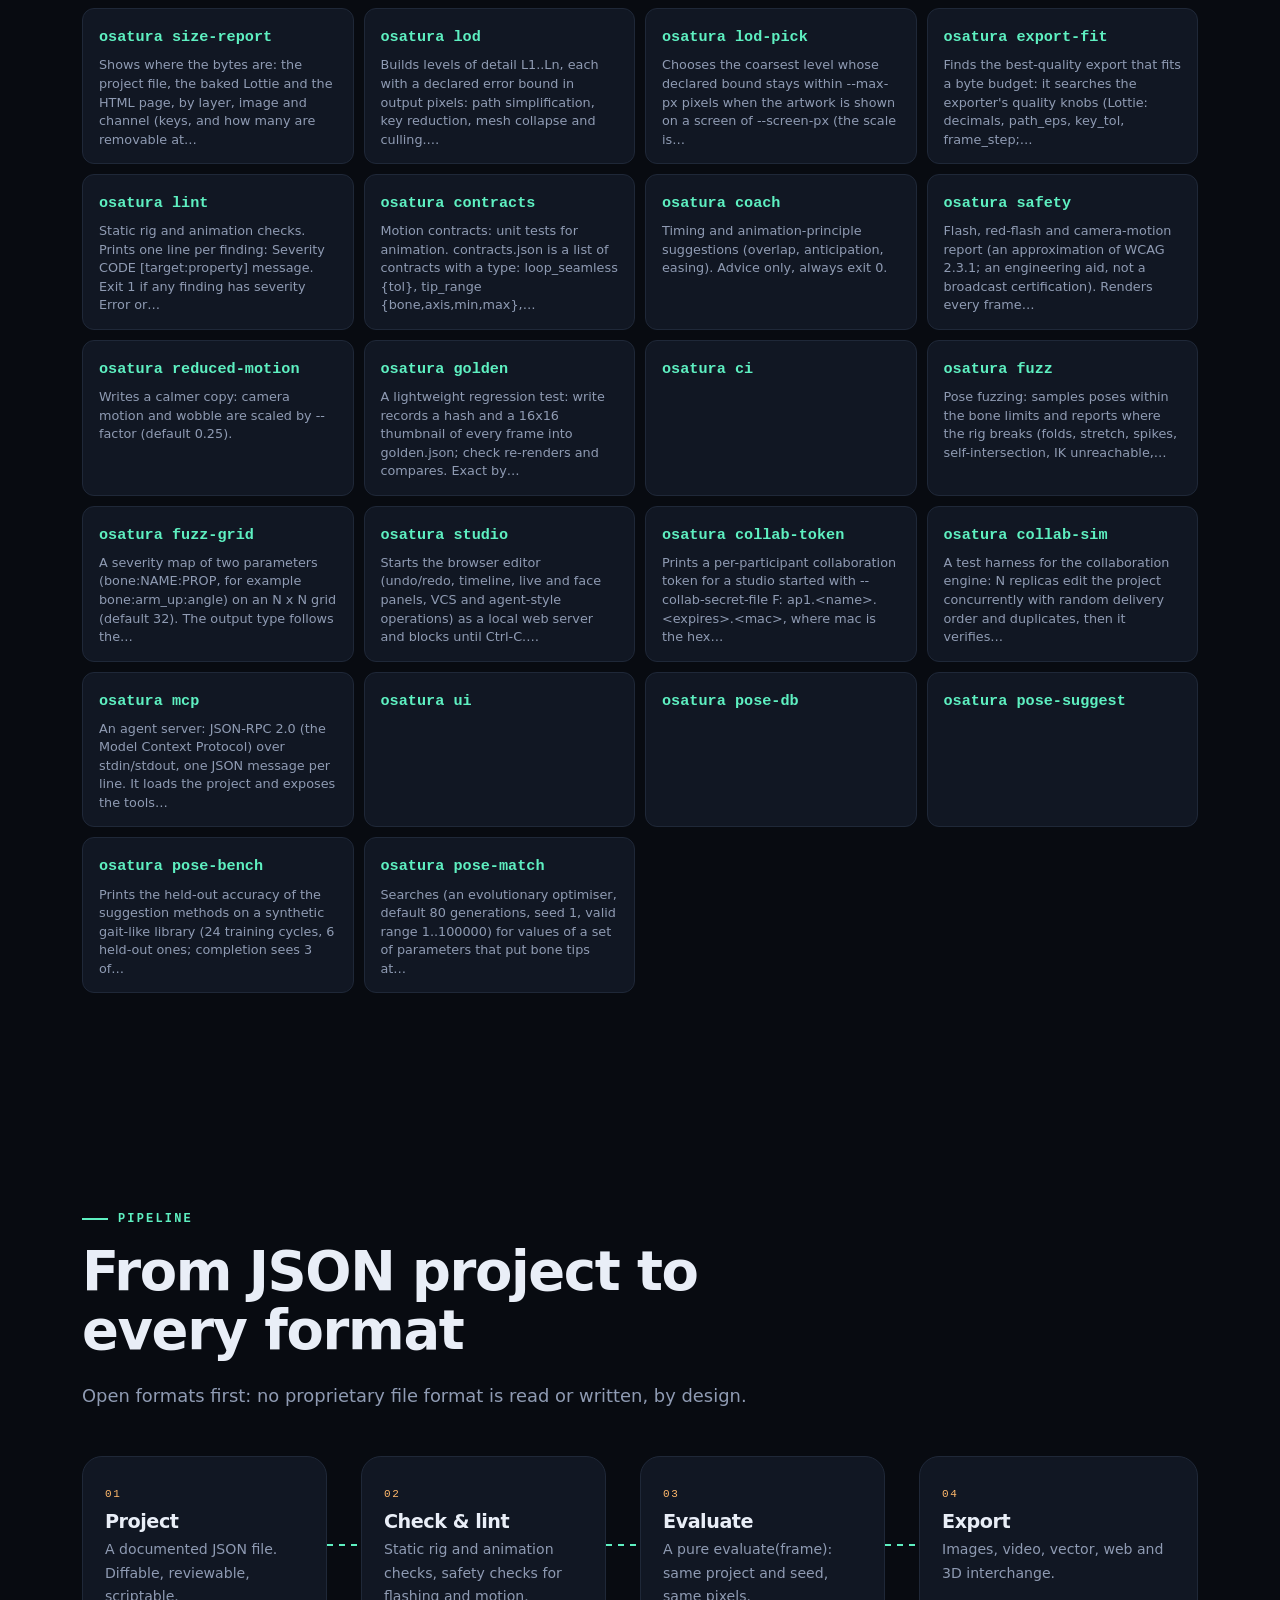
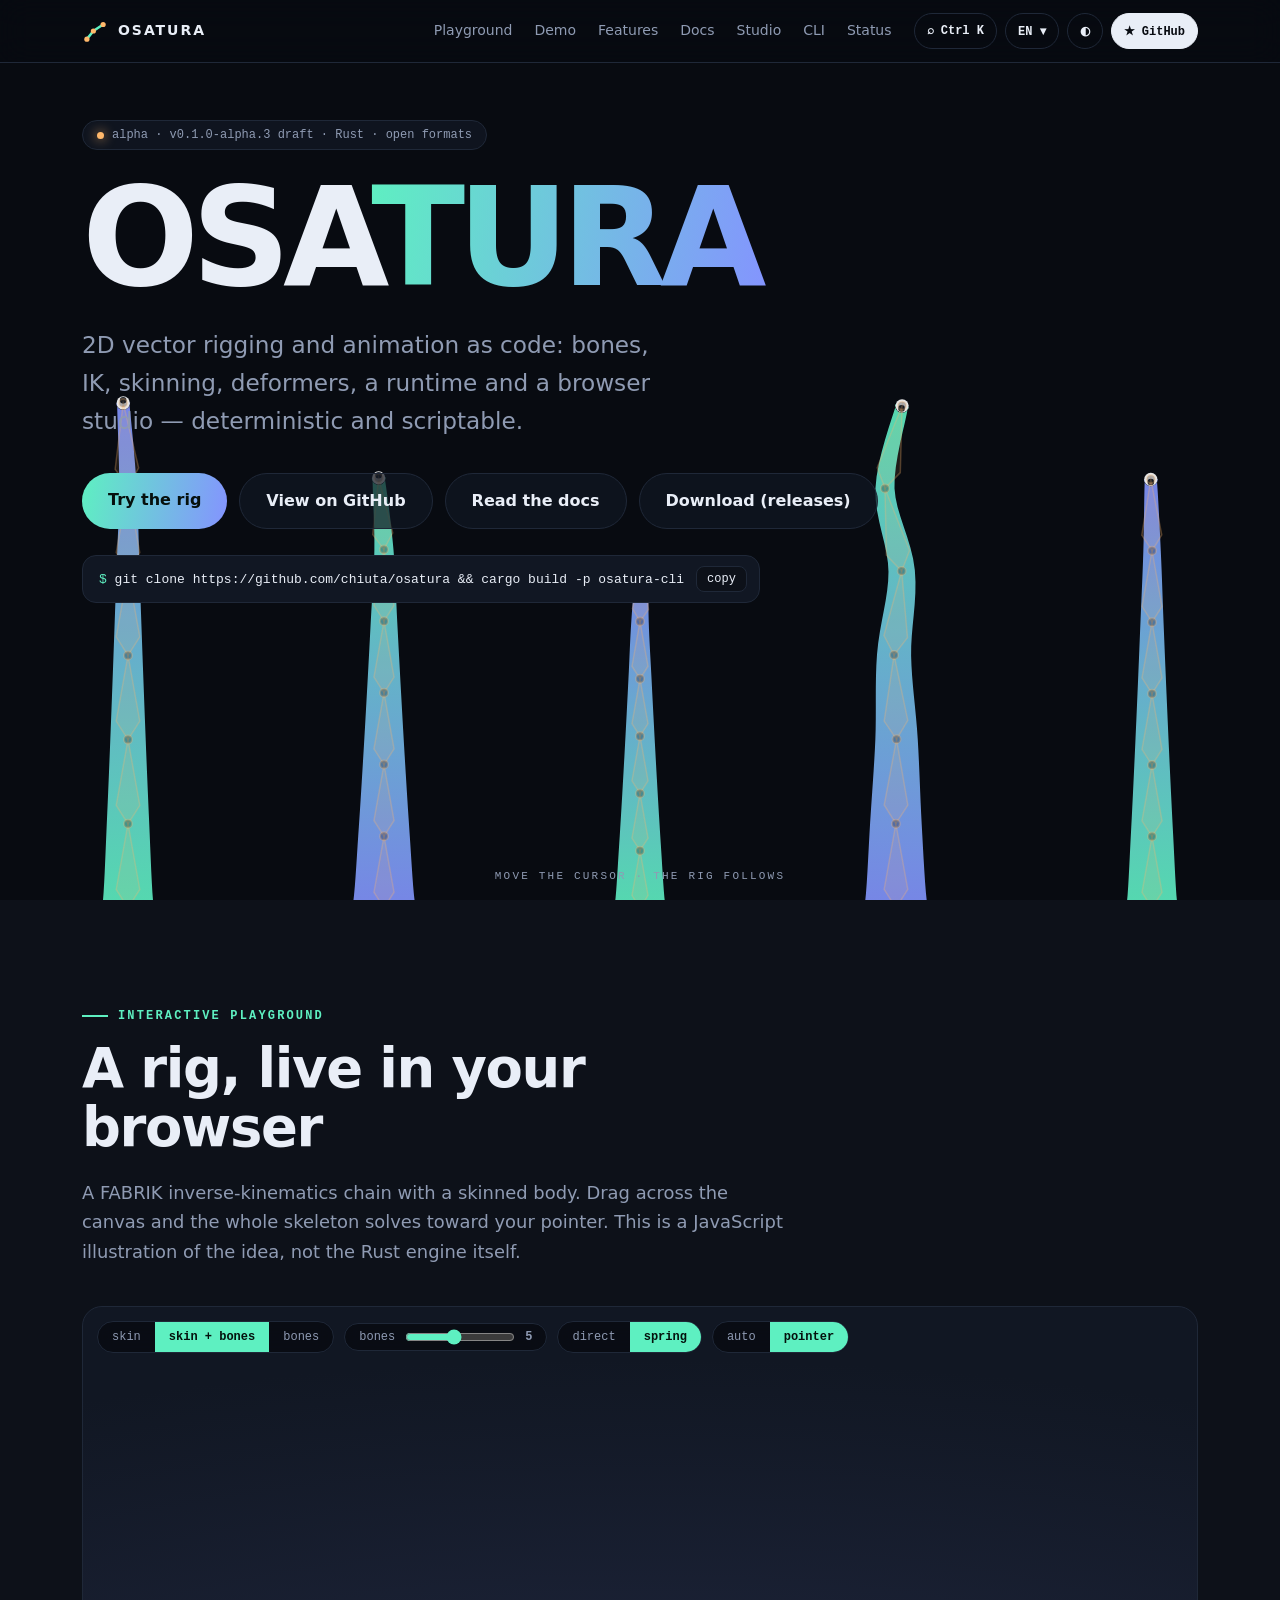
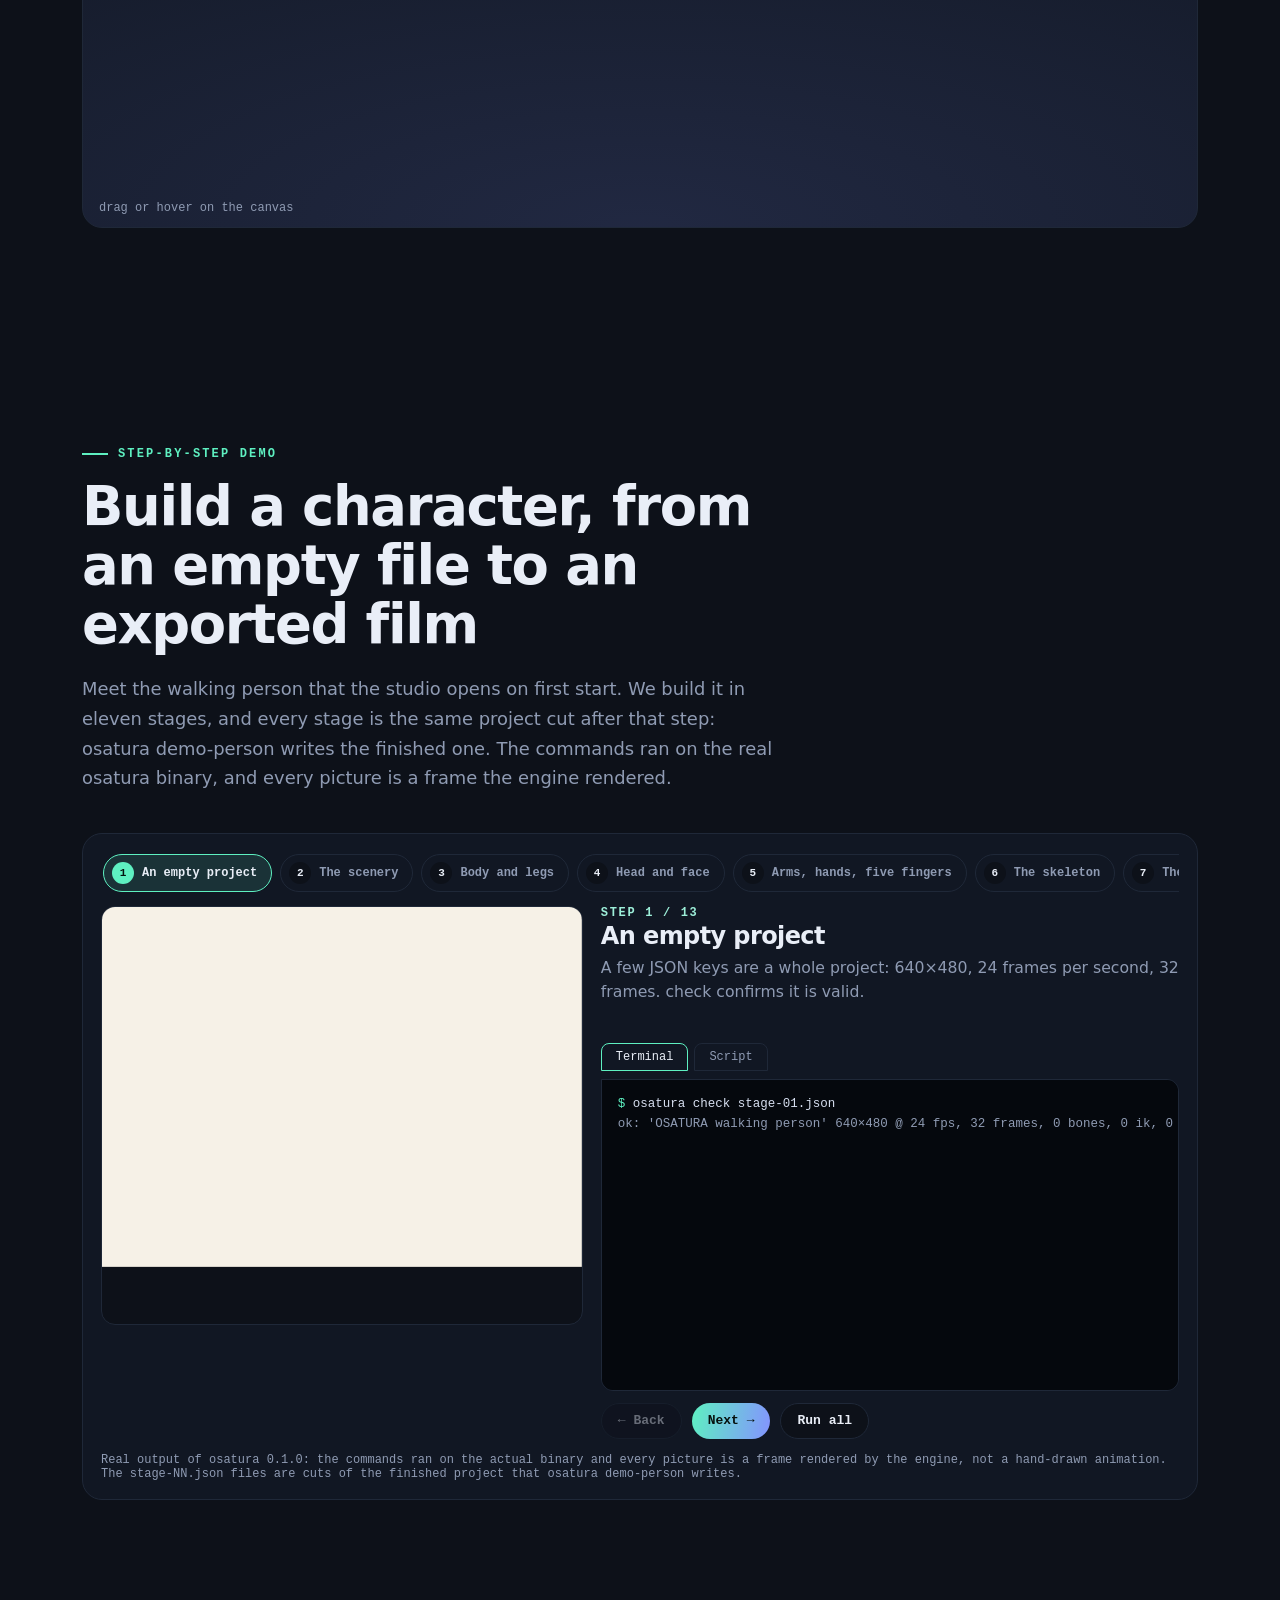
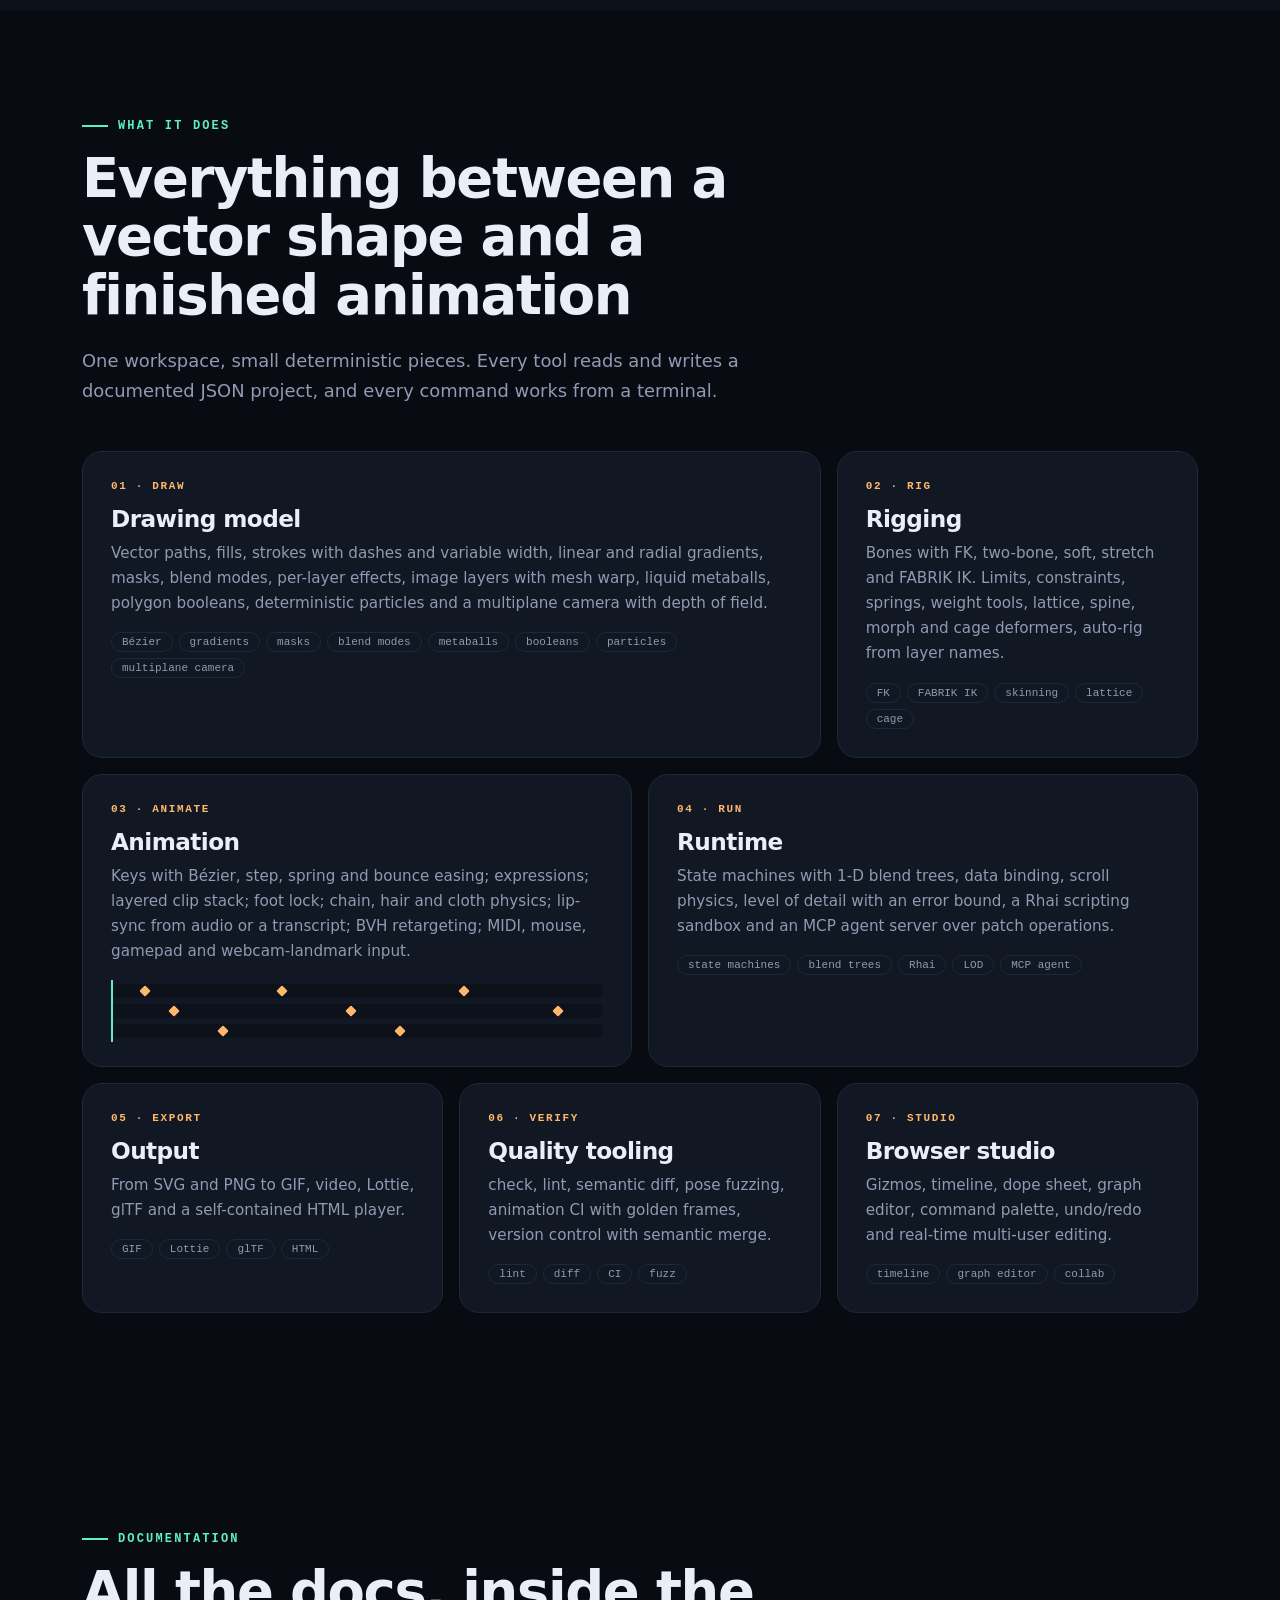
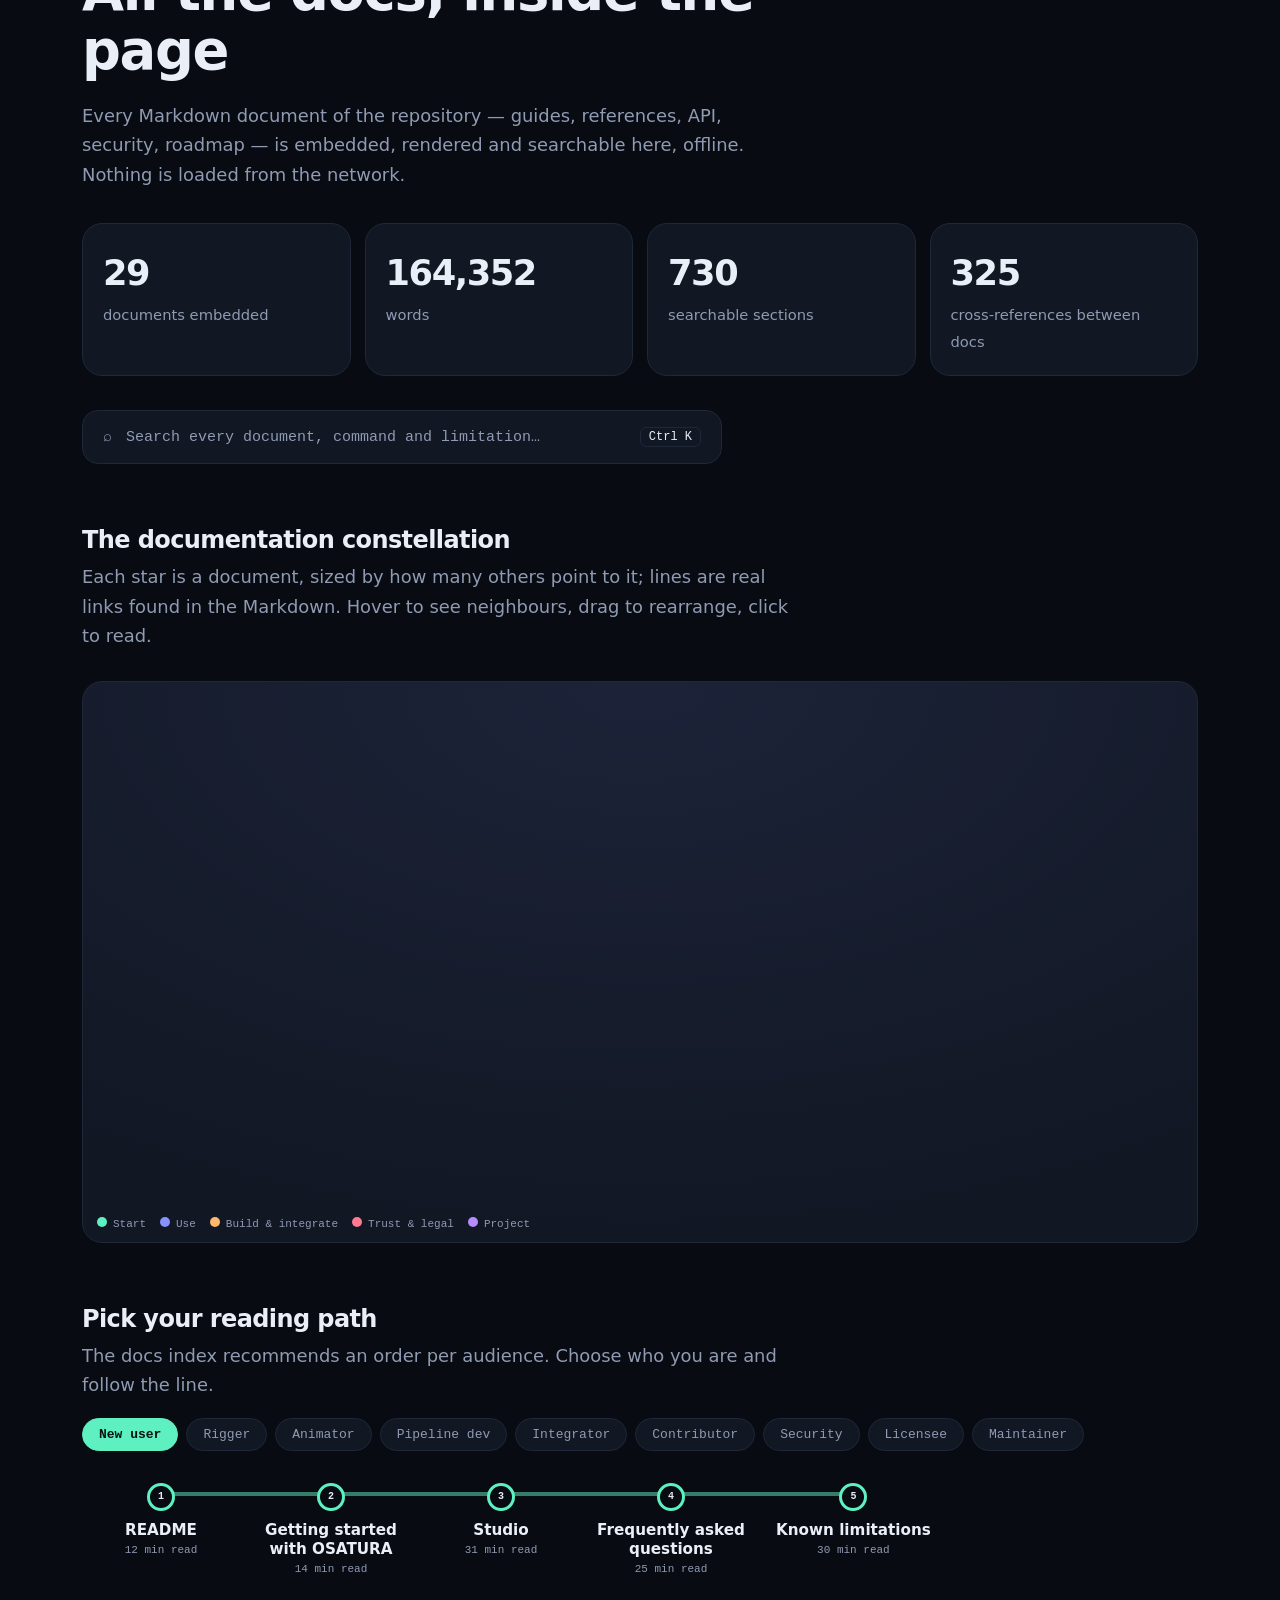
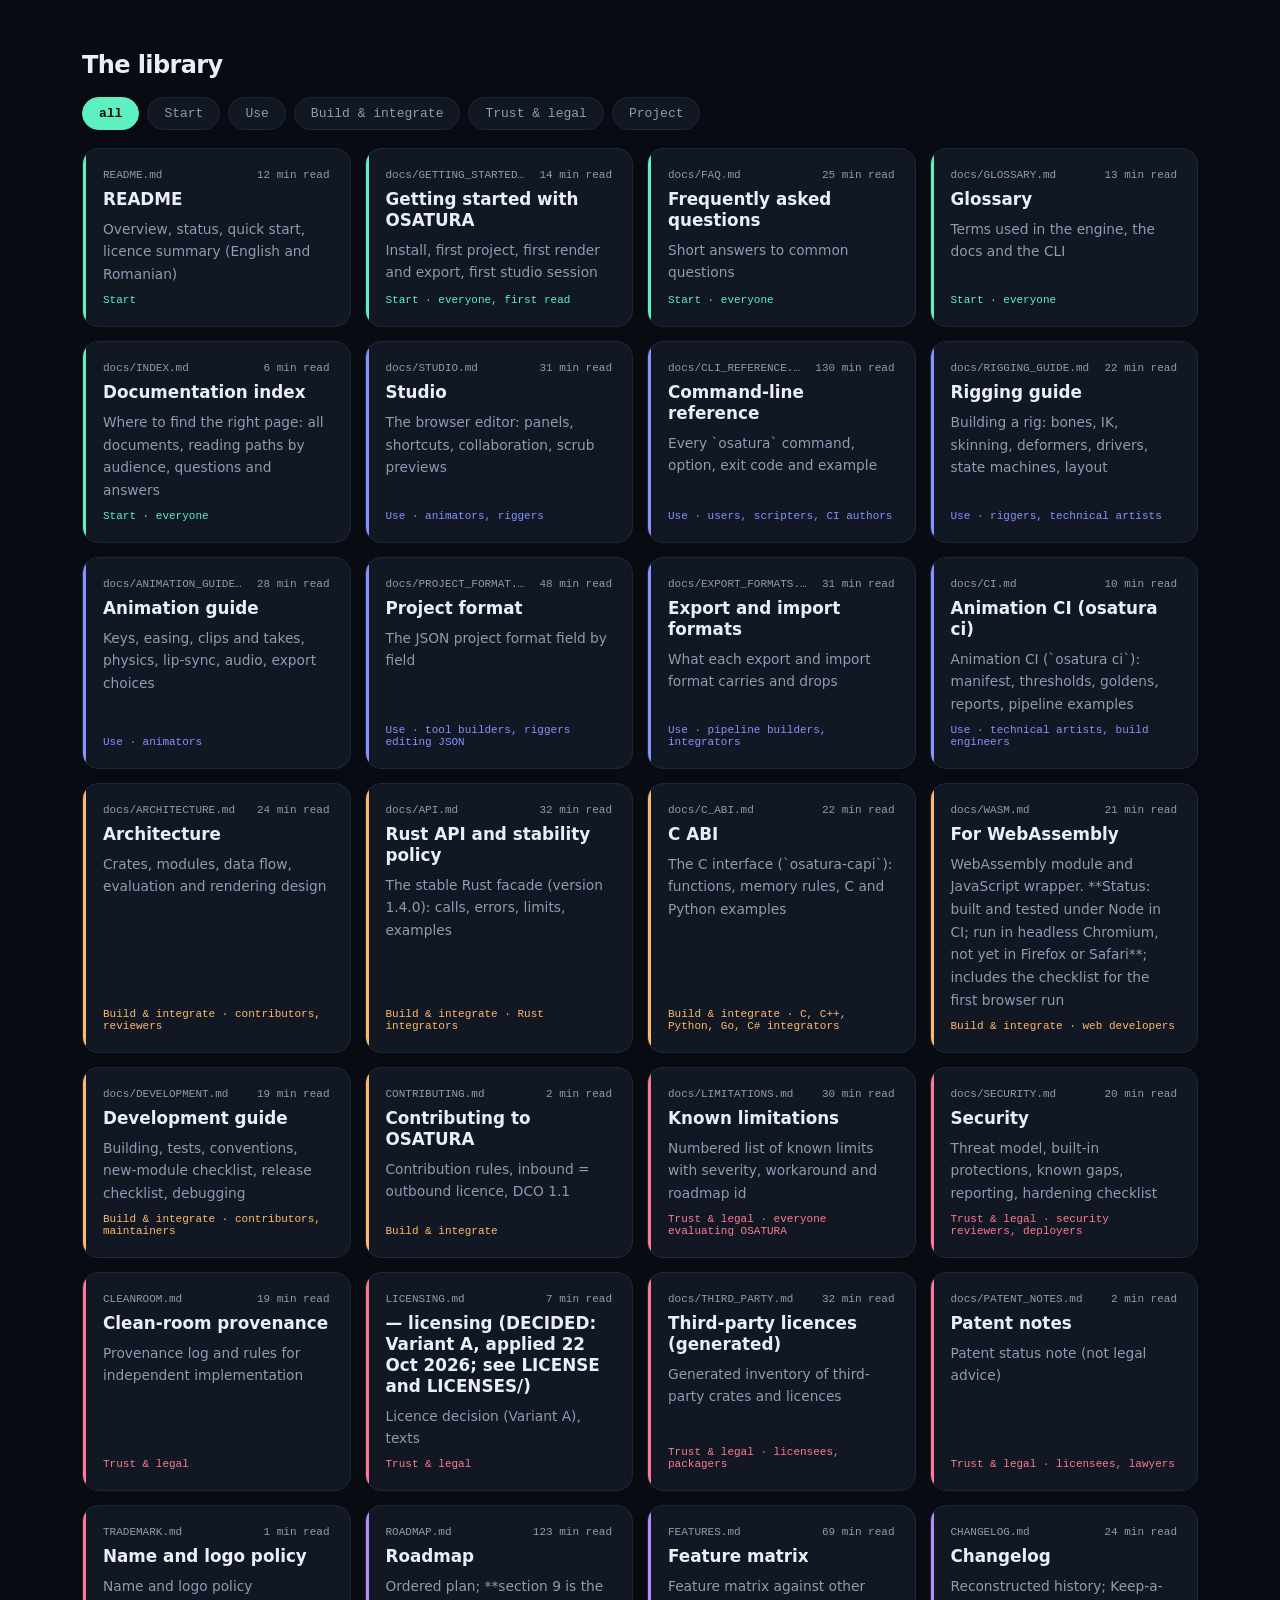
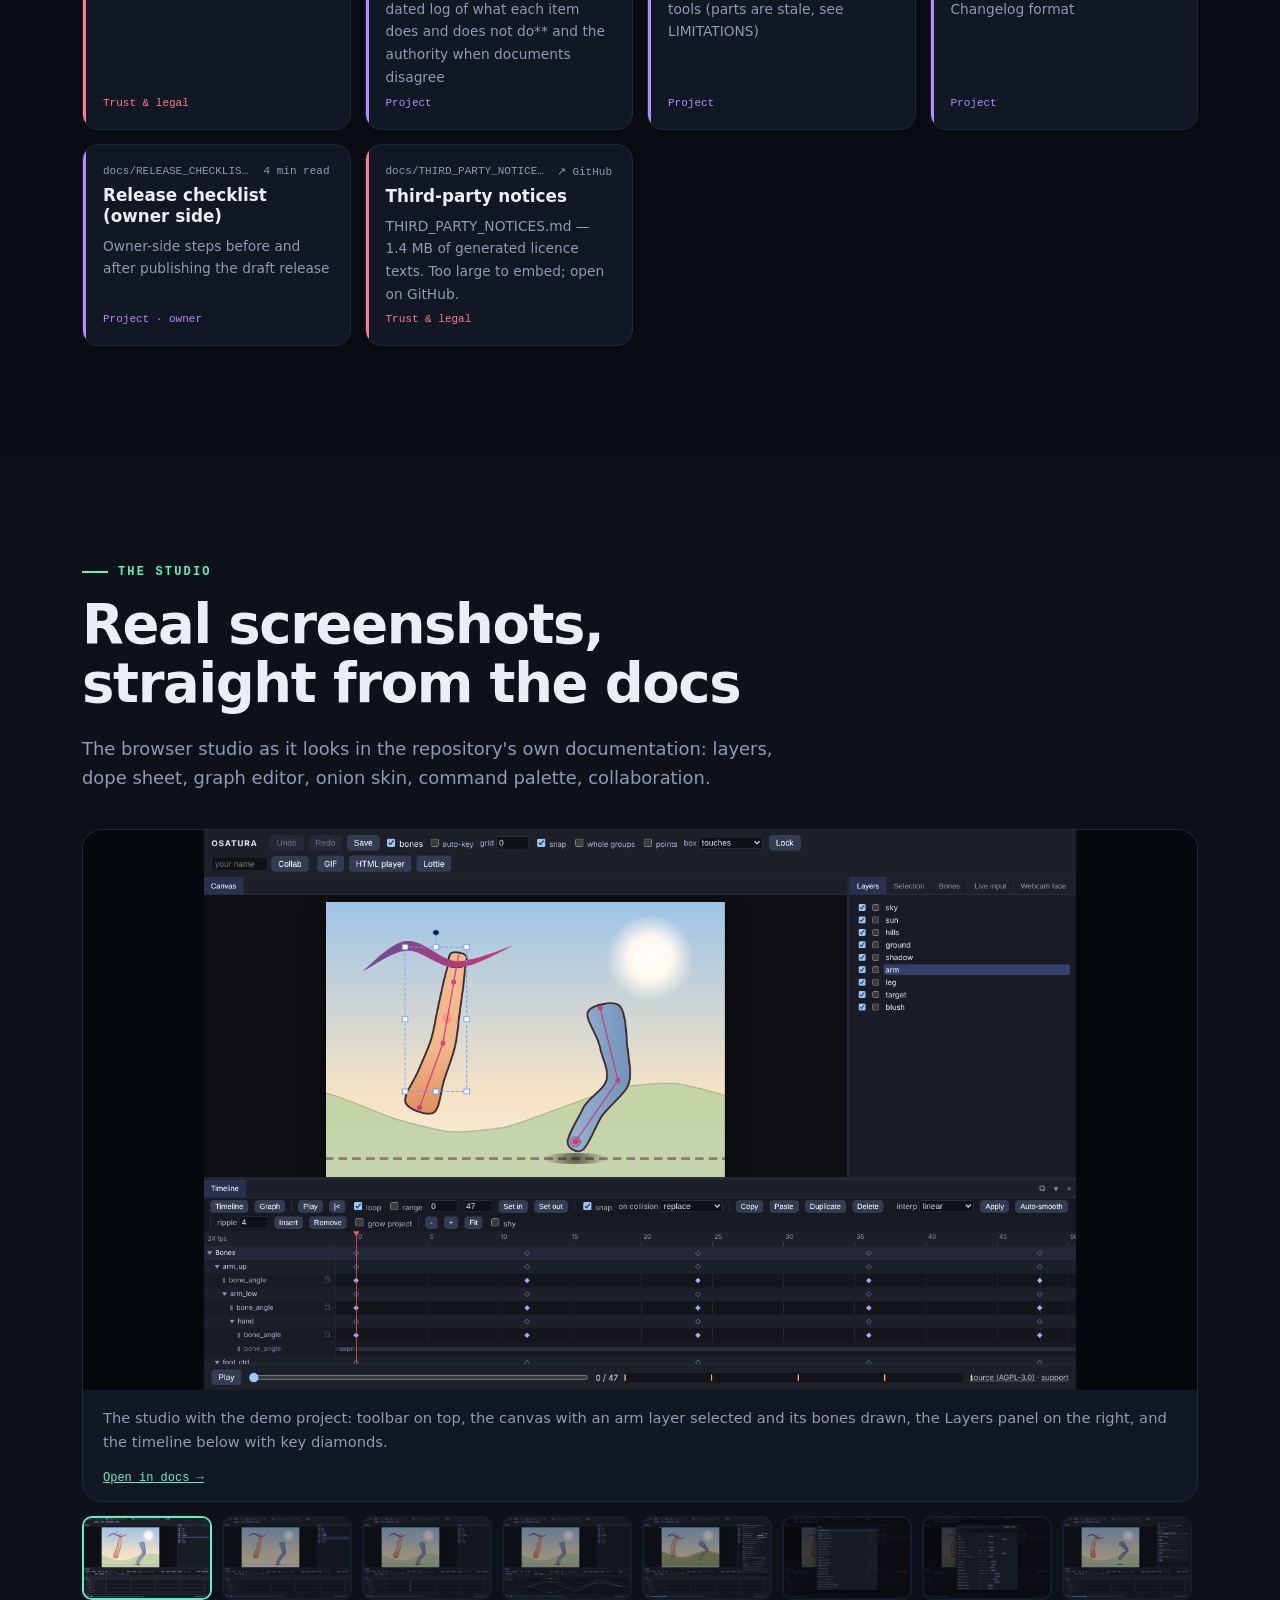
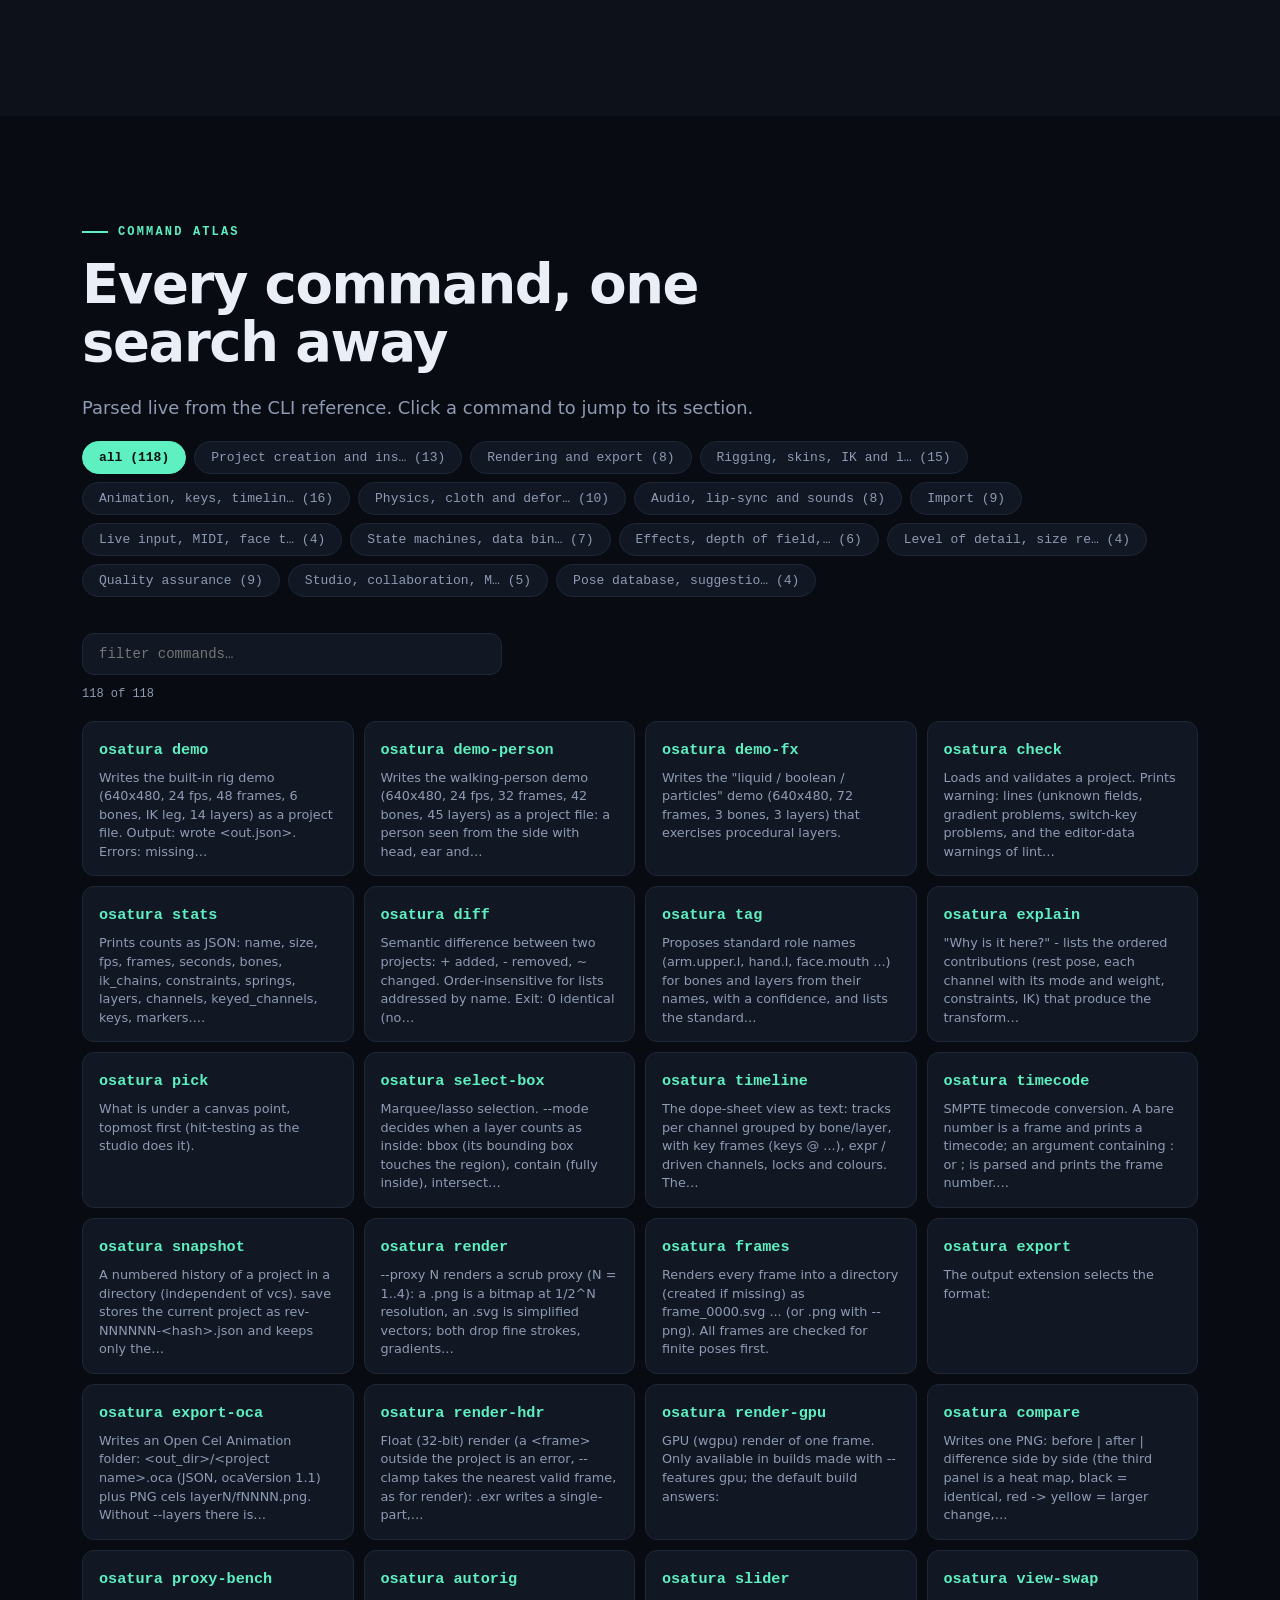
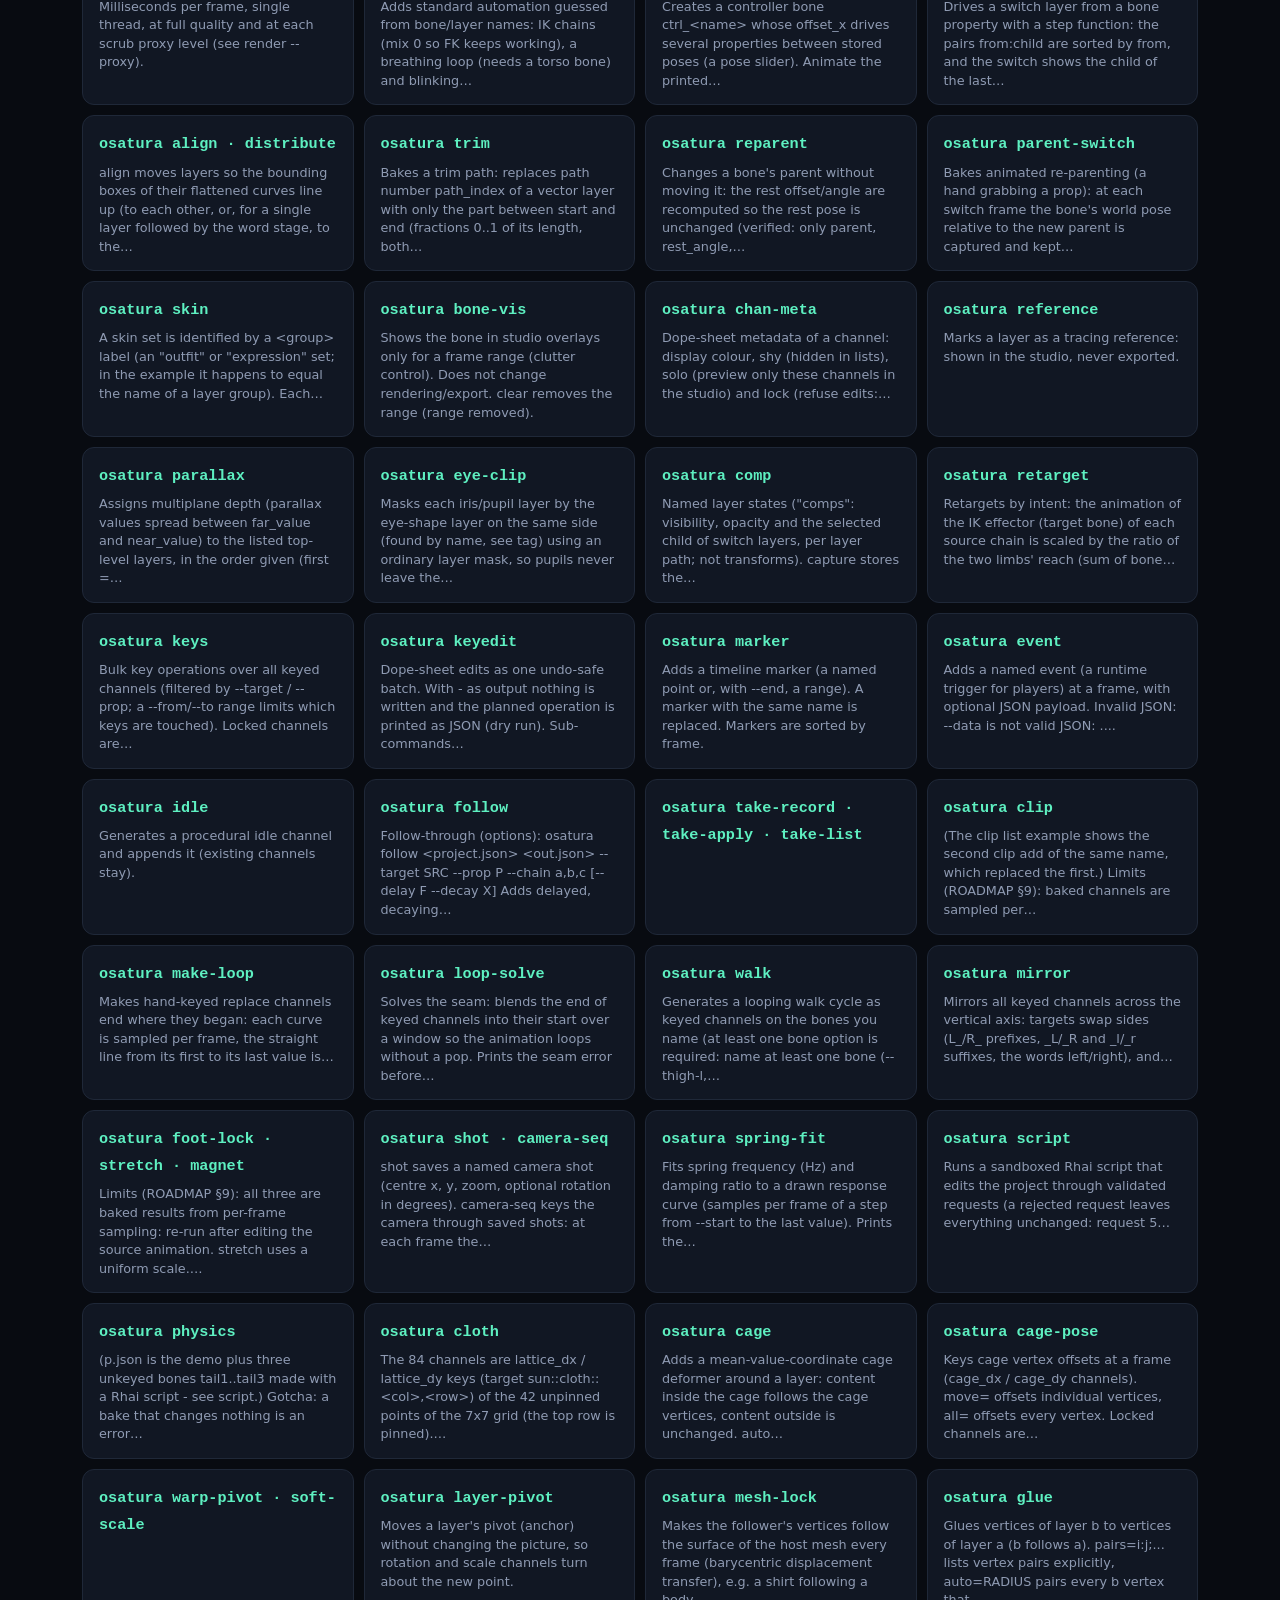
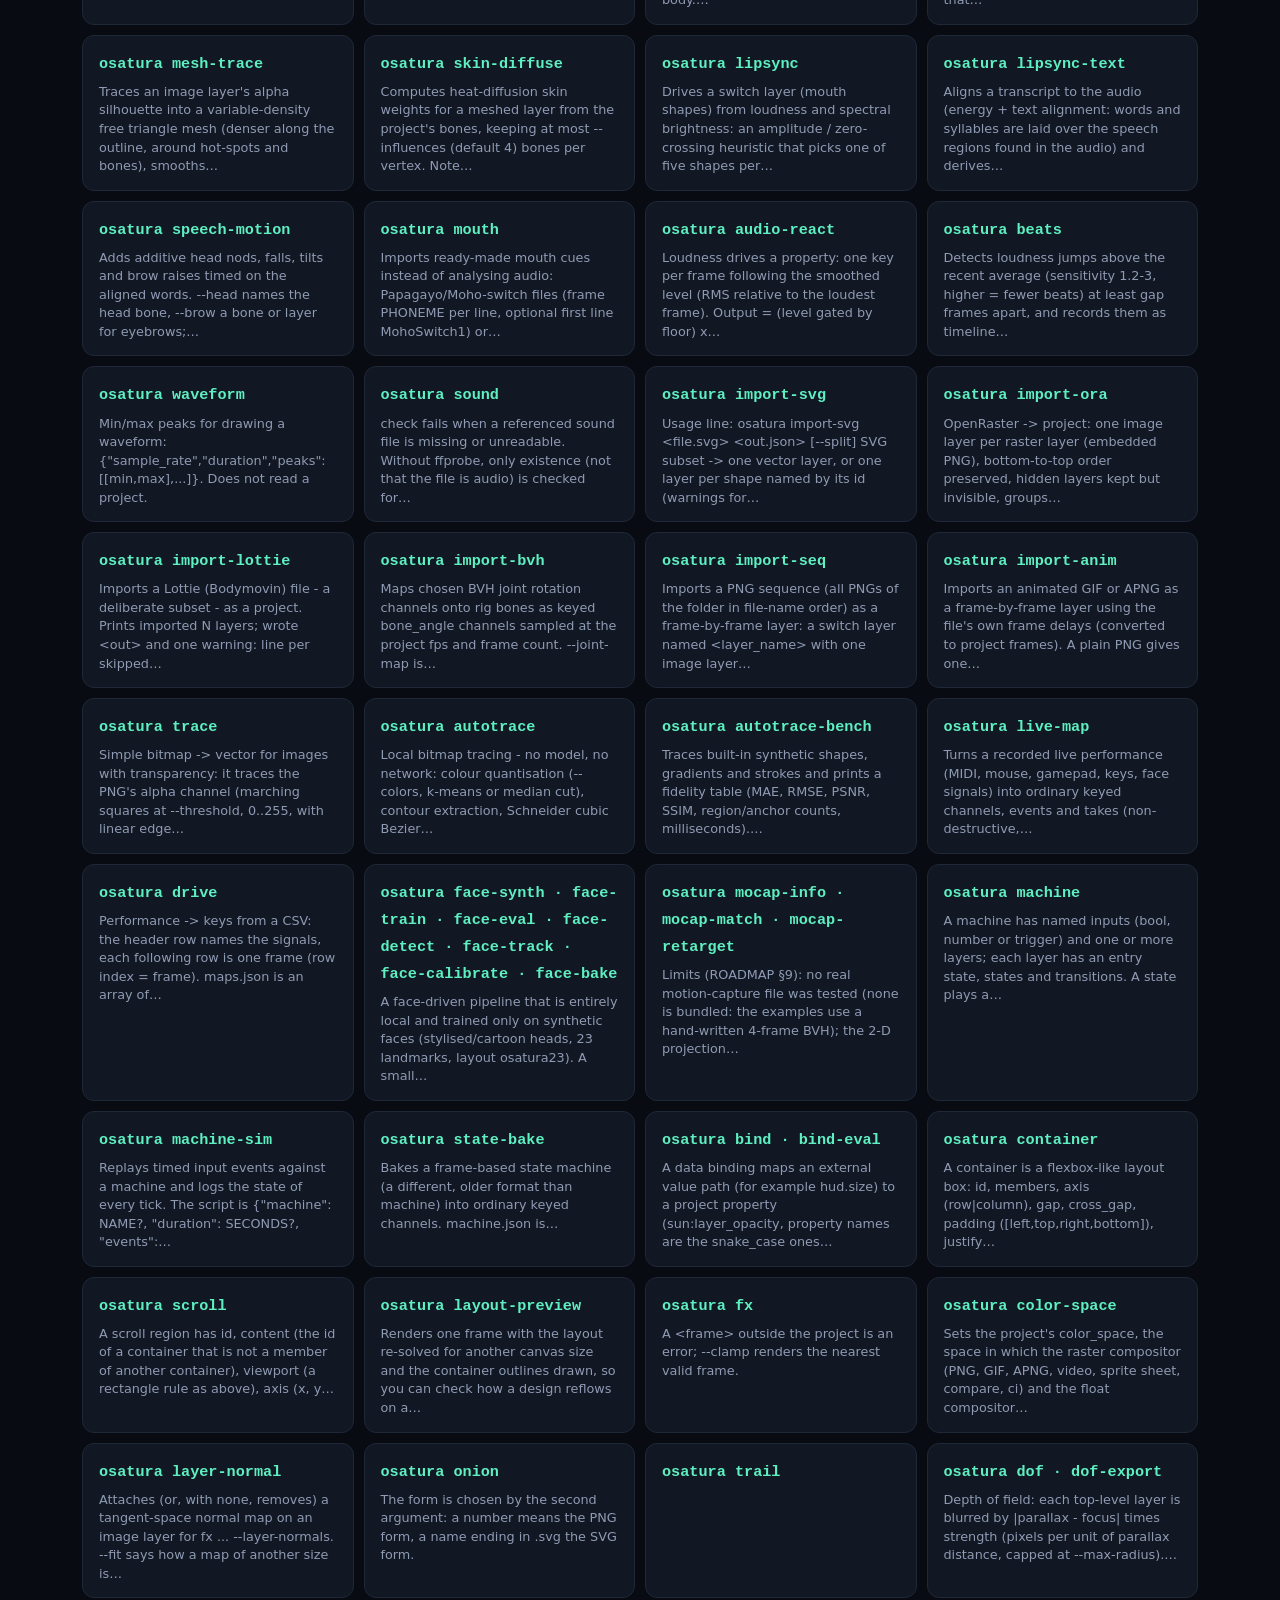
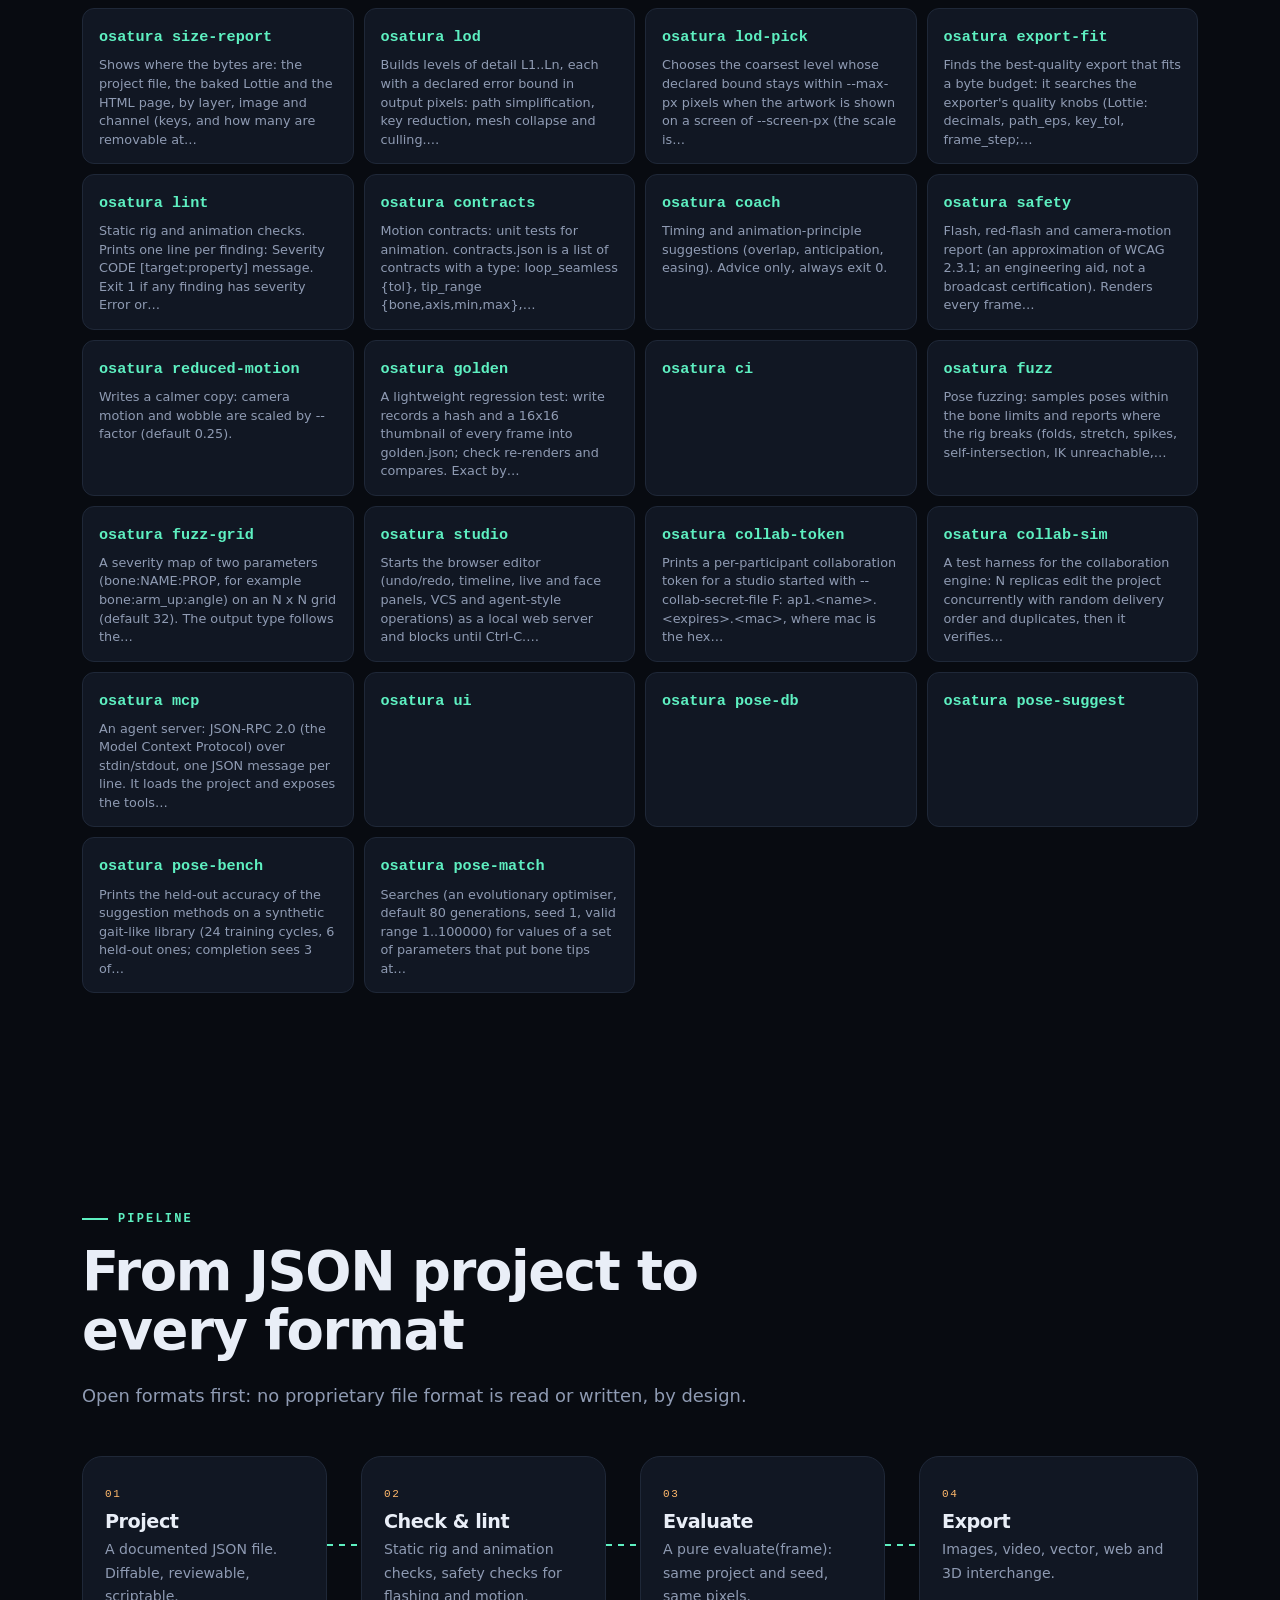
